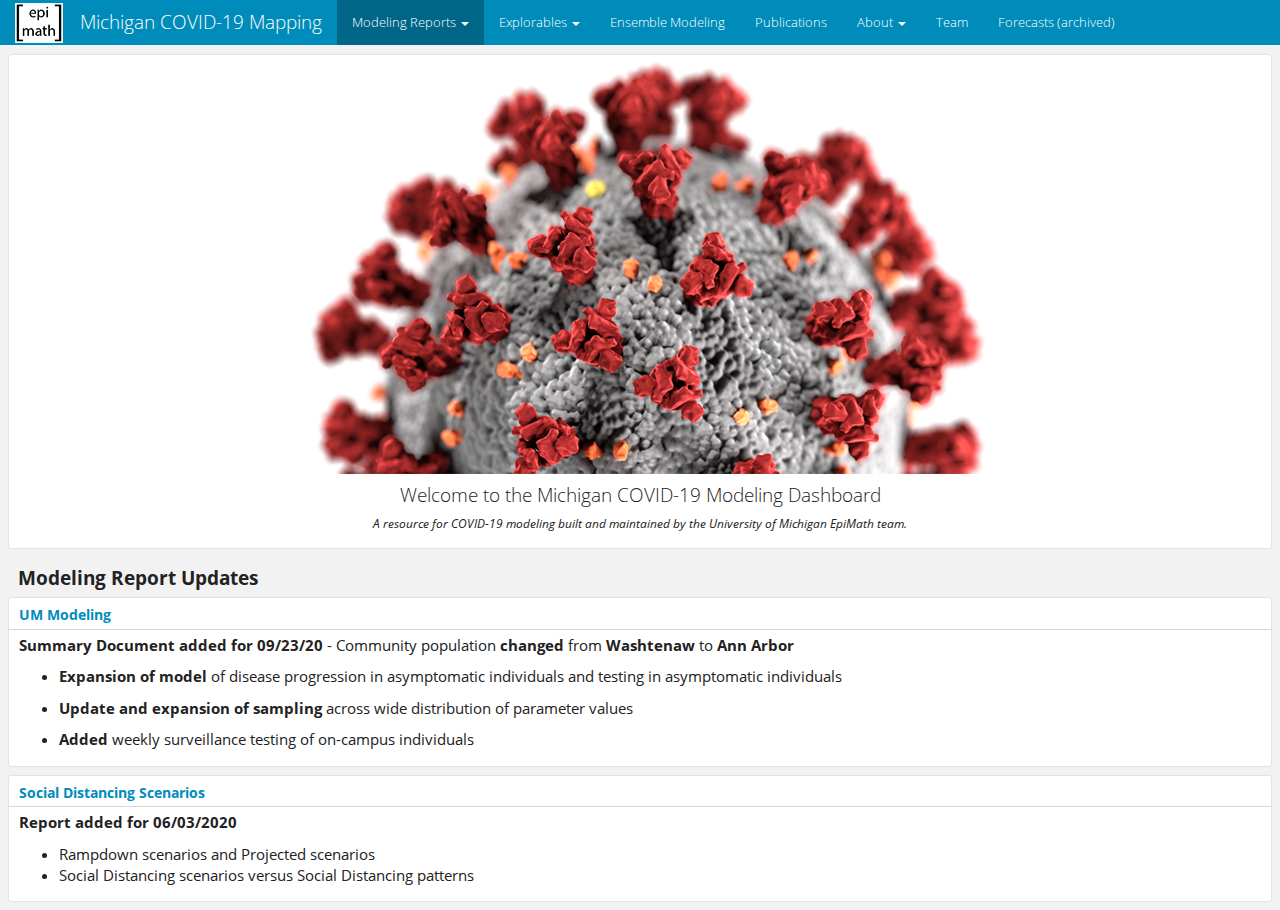
==== doc/index.html @ 517d81ea "homepage adjust" ====
<!DOCTYPE html>
<html xmlns="http://www.w3.org/1999/xhtml">
<head>

<meta charset="utf-8">
<meta http-equiv="Content-Type" content="text/html; charset=utf-8" />
<meta name="generator" content="pandoc" />



<title>Michigan COVID-19 Modeling Dashboard</title>

<meta property="og:title" content="Michigan COVID-19 Modeling Dashboard" />

<meta name='viewport' content='width=device-width, initial-scale=1.0, maximum-scale=1.0, user-scalable=no' />

<link rel="icon" href="favicon.png">

<style type="text/css">
code.sourceCode > span { display: inline-block; line-height: 1.25; }
code.sourceCode > span { color: inherit; text-decoration: inherit; }
code.sourceCode > span:empty { height: 1.2em; }
.sourceCode { overflow: visible; }
code.sourceCode { white-space: pre; position: relative; }
div.sourceCode { margin: 1em 0; }
pre.sourceCode { margin: 0; }
@media screen {
div.sourceCode { overflow: auto; }
}
@media print {
code.sourceCode { white-space: pre-wrap; }
code.sourceCode > span { text-indent: -5em; padding-left: 5em; }
}
pre.numberSource code
  { counter-reset: source-line 0; }
pre.numberSource code > span
  { position: relative; left: -4em; counter-increment: source-line; }
pre.numberSource code > span > a:first-child::before
  { content: counter(source-line);
    position: relative; left: -1em; text-align: right; vertical-align: baseline;
    border: none; display: inline-block;
    -webkit-touch-callout: none; -webkit-user-select: none;
    -khtml-user-select: none; -moz-user-select: none;
    -ms-user-select: none; user-select: none;
    padding: 0 4px; width: 4em;
    color: #aaaaaa;
  }
pre.numberSource { margin-left: 3em; border-left: 1px solid #aaaaaa;  padding-left: 4px; }
div.sourceCode
  {   }
@media screen {
code.sourceCode > span > a:first-child::before { text-decoration: underline; }
}
code span.al { color: #ff0000; font-weight: bold; } /* Alert */
code span.an { color: #60a0b0; font-weight: bold; font-style: italic; } /* Annotation */
code span.at { color: #7d9029; } /* Attribute */
code span.bn { color: #40a070; } /* BaseN */
code span.bu { } /* BuiltIn */
code span.cf { color: #007020; font-weight: bold; } /* ControlFlow */
code span.ch { color: #4070a0; } /* Char */
code span.cn { color: #880000; } /* Constant */
code span.co { color: #60a0b0; font-style: italic; } /* Comment */
code span.cv { color: #60a0b0; font-weight: bold; font-style: italic; } /* CommentVar */
code span.do { color: #ba2121; font-style: italic; } /* Documentation */
code span.dt { color: #902000; } /* DataType */
code span.dv { color: #40a070; } /* DecVal */
code span.er { color: #ff0000; font-weight: bold; } /* Error */
code span.ex { } /* Extension */
code span.fl { color: #40a070; } /* Float */
code span.fu { color: #06287e; } /* Function */
code span.im { } /* Import */
code span.in { color: #60a0b0; font-weight: bold; font-style: italic; } /* Information */
code span.kw { color: #007020; font-weight: bold; } /* Keyword */
code span.op { color: #666666; } /* Operator */
code span.ot { color: #007020; } /* Other */
code span.pp { color: #bc7a00; } /* Preprocessor */
code span.sc { color: #4070a0; } /* SpecialChar */
code span.ss { color: #bb6688; } /* SpecialString */
code span.st { color: #4070a0; } /* String */
code span.va { color: #19177c; } /* Variable */
code span.vs { color: #4070a0; } /* VerbatimString */
code span.wa { color: #60a0b0; font-weight: bold; font-style: italic; } /* Warning */
</style>

<script type="text/javascript">
window.FlexDashboardComponents = [];
</script>

<script src="site_libs/jquery-1.11.3/jquery.min.js"></script>
<meta name="viewport" content="width=device-width, initial-scale=1" />
<link href="site_libs/bootstrap-3.3.5/css/yeti.min.css" rel="stylesheet" />
<script src="site_libs/bootstrap-3.3.5/js/bootstrap.min.js"></script>
<script src="site_libs/bootstrap-3.3.5/shim/html5shiv.min.js"></script>
<script src="site_libs/bootstrap-3.3.5/shim/respond.min.js"></script>
<script src="site_libs/stickytableheaders-0.1.19/jquery.stickytableheaders.min.js"></script>
<style type="text/css">

/*
 Dashboard CSS from Keen IO Dashboards
 (https://github.com/keen/dashboards)
*/

body {
  background: #f2f2f2;
  padding: 60px 0 0 8px; /* padding-top overridden by theme */
}

body hr {
  border-color: #d7d7d7;
  margin: 10px 0;
}

.navbar-inverse .navbar-nav > li > a,
.navbar .navbar-brand {
  text-decoration: none;
}

.navbar-logo {
  margin-top: 1px;
}

.navbar-logo img {
  margin-right: 12px;
}

.navbar-author {
  margin-left: 10px;
  font-size: 15px;
}

.navbar .dropdown-menu .fa {
  min-width: 20px;
}

.navbar .dropdown-menu {
  min-width: 150px;
  max-height: 500px;
  overflow: auto;
}

.chart-wrapper,
.nav-tabs-custom,
.sbframe-commentary
{
  background: #fff;
  border: 1px solid #e2e2e2;
  border-radius: 3px;
  margin-bottom: 8px;
  margin-right: 8px;
}

.chart-title {
  border-bottom: 1px solid #d7d7d7;
  color: #666;
  font-size: 14px;
  font-weight: 300;
  padding: 7px 10px 4px;
}

.chart-wrapper .chart-title:empty {
  display: none;
}

.chart-wrapper .chart-stage {
  overflow: hidden;
  padding: 5px 10px;
  position: relative;
}

.chart-wrapper .chart-notes {
  background: #fbfbfb;
  border-top: 1px solid #e2e2e2;
  color: #808080;
  font-size: 12px;
  padding: 8px 10px 5px;
}

/*
 CSS for handling flexbox layout
*/

#dashboard-container {
  visibility: hidden;
}

.tab-content>.dashboard-page-wrapper.active {
  display: -webkit-box;
  display: -webkit-flex;
  display: -ms-flexbox;
  display: flex;
}

.dashboard-page-wrapper {
  display: -webkit-box;
  display: -webkit-flex;
  display: -ms-flexbox;
  display: flex;
  -webkit-box-orient: vertical;
  -webkit-box-direction: normal;
  -webkit-flex-direction: column;
      -ms-flex-direction: column;
          flex-direction: column;
}

.dashboard-row-orientation {
  display: -webkit-box;
  display: -webkit-flex;
  display: -ms-flexbox;
  display: flex;
  -webkit-box-orient: vertical;
  -webkit-box-direction: normal;
  -webkit-flex-direction: column;
      -ms-flex-direction: column;
          flex-direction: column;
}

.dashboard-row {
  display: -webkit-box;
  display: -webkit-flex;
  display: -ms-flexbox;
  display: flex;
  -webkit-box-orient: horizontal;
  -webkit-box-direction: normal;
  -webkit-flex-direction: row;
      -ms-flex-direction: row;
          flex-direction: row;
}

.dashboard-row-flex {
  -webkit-box-flex: 1;
  -webkit-flex: 1;
      -ms-flex: 1;
          flex: 1;
}

.dashboard-column-orientation {
  display: -webkit-box;
  display: -webkit-flex;
  display: -ms-flexbox;
  display: flex;
  -webkit-box-orient: horizontal;
  -webkit-box-direction: normal;
  -webkit-flex-direction: row;
      -ms-flex-direction: row;
          flex-direction: row;
}

.dashboard-column {
  -webkit-box-flex: 1;
  -webkit-flex: 1;
      -ms-flex: 1;
          flex: 1;
  display: -webkit-box;
  display: -webkit-flex;
  display: -ms-flexbox;
  display: flex;
  -webkit-box-orient: vertical;
  -webkit-box-direction: normal;
  -webkit-flex-direction: column;
      -ms-flex-direction: column;
          flex-direction: column;
}

.chart-wrapper-flex {
  -webkit-box-flex: 1;
  -webkit-flex: 1;
      -ms-flex: 1;
          flex: 1;
  display: -webkit-box;
  display: -webkit-flex;
  display: -ms-flexbox;
  display: flex;
  -webkit-box-orient: vertical;
  -webkit-box-direction: normal;
  -webkit-flex-direction: column;
      -ms-flex-direction: column;
          flex-direction: column;
}

.chart-stage-flex {
  -webkit-box-flex: 1;
  -webkit-flex: 1;
      -ms-flex: 1;
          flex: 1;
  position: relative;
}

.chart-shim {
  position: absolute;
  left: 8px; top: 8px; right: 8px; bottom: 8px;
}

.no-padding .chart-shim {
  left: 0; top: 0; right: 0; bottom: 0;
}

.flowing-content-shim {
  overflow: auto;
  left: 0; top: 0; right: 0; bottom: 0;
  padding-left: 8px;
  padding-right: 8px;
}

.flowing-content-container {
  padding-top: 8px;
  padding-bottom: 8px;
}

.chart-stage .table-bordered {
  border: none;
}

.chart-stage .table-bordered > tbody > tr > th,
.chart-stage .table-bordered > tfoot > tr > th,
.chart-stage .table-bordered > tbody > tr > td,
.chart-stage .table-bordered > tfoot > tr > td {
  border: none;
}

.chart-stage .table-bordered > tbody > tr > td {
  border-top: 1px solid #dddddd;
}

.chart-stage .table-bordered > thead > tr > th {
  border: none;
  border-bottom: 2px solid #dddddd;
}

.bootstrap-table table>thead {
  background-color: #fff;
}

.bootstrap-table table.data,
.bootstrap-table table.shiny-table {
  width: inherit !important;
}

.bootstrap-table table.data>tbody>tr>th,
.bootstrap-table table.shiny-table>tbody>tr>th {
  border-top: none;
  border-bottom: 2px solid #dddddd;
  padding: 5px;
}

.bootstrap-table .data td[align=right] {
  font-family: inherit;
}

.chart-wrapper form {
  padding-left: 5px;
  padding-right: 5px;
}

.shiny-input-container label {
  font-weight: normal;
}

.chart-stage .html-widget {
  width: 100% !important;
  height: 100% !important;
}

.chart-stage .html-widget-static-bound {
  width: 100% !important;
  height: 100% !important;
}

.chart-stage .shiny-bound-output {
  width: 100% !important;
  height: 100% !important;
}

/* Omit display of empty paragraphs */

.chart-shim>p:empty {
  display: none;
}

.chart-stage>p:empty {
  display: none;
}

/* Omit display of special knitr options div*/

.chart-stage .knitr-options {
  display: none;
}

/* Automatically resizing images */

.image-container {
  position: absolute;
  top: 0;
  left: 0;
  right: 0;
  bottom: 0;
  margin: 0;
}

.image-container img {
  opacity: 0;
  overflow: hidden;
}

/* Value box */

.value-box {
  border-radius: 2px;
  position: relative;
  display: block;
  margin-right: 8px;
  margin-bottom: 8px;
  box-shadow: 0 1px 1px rgba(0, 0, 0, 0.1);
}

.value-box > .inner {
  padding: 10px;
  padding-left: 20px;
  padding-right: 20px;
}

.value-box .value {
  font-size: 38px;
  font-weight: bold;
  margin: 0 0 3px 0;
  white-space: nowrap;
  padding: 0;
}

.value-box .caption {
  font-size: 15px;
}
.value-box .caption > small {
  display: block;
  font-size: 13px;
  margin-top: 5px;
}

.value-box .icon i {
  position: absolute;
  top: 15px;
  right: 15px;
  font-size: 80px;
  color: rgba(0, 0, 0, 0.15);
}

.linked-value:hover {
  cursor: pointer;
}

.value-box.linked-value:hover {
  box-shadow: 0 2px 2px rgba(0, 0, 0, 0.3);
}

/* STORYBOARD */

.storyboard-nav button {
  background: transparent;
  border: 0;
  opacity: .3;
  outline: none;
  padding: 0;
}

.storyboard-nav button:hover,
.storyboard-nav button:hover {
  opacity: .5;
}

.storyboard-nav button:disabled,
.storyboard-nav button:disabled {
  opacity: .1;
}

.storyboard-nav .sbnext,
.storyboard-nav .sbprev {
  float: left;
  width: 2%;
  height: 120px;
  font-size: 50px;
}

.storyboard-nav .sbprev {
  text-align: left;
  width: 2%;
}

.storyboard-nav .sbnext {
  float: right;
  text-align: right;
  margin-right: 8px;
}

.storyboard-nav .sbframelist {
  margin: 0 auto;
  width: 94%;
  height: 120px;
  overflow: hidden;
  text-shadow: none;
  margin-bottom: 8px;
}

.storyboard-nav .sbframelist ul {
  list-style: none;
  margin: 0;
  padding: 0;
  height: 100%;
}

.storyboard-nav .sbframelist ul li {
  float: left;
  width: 270px;
  height: 100%;
  padding: 10px 10px 10px 10px;
  margin-right: 8px;
  background: #fff;
  border: 1px solid #e2e2e2;
  border-radius: 3px;
  color: #3a3c47;
  text-align: left;
  font-size: 14px;
  cursor: pointer;
}

.storyboard-nav .sbframelist ul li:last-child {
  margin-right: 0px;
}

.storyboard-nav .sbframelist ul li.active {
  color: #fff;
  background: #B8B8B8;
}

.sbframe-commentary {
  width: 300px;
  background: #fbfbfb;
  font-size: 14px;
}

.sbframe-commentary ul {
  padding-left: 22px;
}

.sbframe.active {
  display: flex;
}

.sbframe:not(.active) {
  display: none;
}

/* NAV TABS */

.nav-tabs-custom > .nav-tabs {
  margin: 0;
  border-bottom: 1px solid #d7d7d7;
  color: #666;
  font-size: 14px;
  font-weight: 300;
  border-top-right-radius: 3px;
  border-top-left-radius: 3px;
}
.nav-tabs-custom > .nav-tabs > li {
  border-top: 3px solid transparent;
  margin-bottom: -1px;
  margin-right: 5px;
}
.nav-tabs-custom > .nav-tabs > li > a,
.nav-tabs-custom > .nav-tabs > li > a:active {
  color: #666;
  font-weight: 300;
  font-size: 14px;
  border-radius: 0;
  padding: 3px 10px 5px;
  text-transform: none;
}

.nav-tabs-custom > .nav-tabs > li:not(.active) > a {
  border-bottom-color: transparent;
}

.nav-tabs-custom > .nav-tabs > li > a.text-muted {
  color: #999;
}
.nav-tabs-custom > .nav-tabs > li > a,
.nav-tabs-custom > .nav-tabs > li > a:hover {
  background: transparent;
  margin: 0;
}
.nav-tabs-custom > .nav-tabs > li > a:hover {
  color: #999;
}
.nav-tabs-custom > .nav-tabs > li:not(.active) > a:hover,
.nav-tabs-custom > .nav-tabs > li:not(.active) > a:focus,
.nav-tabs-custom > .nav-tabs > li:not(.active) > a:active {
  border-color: transparent;
}
.nav-tabs-custom > .nav-tabs > li.active {
  border-top-color: #3c8dbc;
}
.nav-tabs-custom > .nav-tabs > li.active > a,
.nav-tabs-custom > .nav-tabs > li.active:hover > a {
  background-color: #fff;
  color: #666;
}
.nav-tabs-custom > .nav-tabs > li.active > a {
  border-top-color: transparent;
  border-left-color: #d7d7d7;
  border-right-color: #d7d7d7;
}
.nav-tabs-custom > .nav-tabs > li:first-of-type {
  margin-left: 0;
}
.nav-tabs-custom > .nav-tabs > li:first-of-type.active > a {
  border-left-color: transparent;
}
.nav-tabs-custom > .nav-tabs.pull-right {
  float: none !important;
}
.nav-tabs-custom > .nav-tabs.pull-right > li {
  float: right;
}
.nav-tabs-custom > .nav-tabs.pull-right > li:first-of-type {
  margin-right: 0;
}
.nav-tabs-custom > .nav-tabs.pull-right > li:first-of-type > a {
  border-left-width: 1px;
}
.nav-tabs-custom > .nav-tabs.pull-right > li:first-of-type.active > a {
  border-left-color: #d7d7d7;
  border-right-color: transparent;
}
.nav-tabs-custom > .nav-tabs > li.header {
  line-height: 35px;
  padding: 0 10px;
  font-size: 20px;
  color: #666;
}
.nav-tabs-custom > .nav-tabs > li.header > .fa,
.nav-tabs-custom > .nav-tabs > li.header > .glyphicon,
.nav-tabs-custom > .nav-tabs > li.header > .ion {
  margin-right: 5px;
}
.nav-tabs-custom > .tab-content {
  background: #fff;
  padding: 0;
  border-bottom-right-radius: 3px;
  border-bottom-left-radius: 3px;
  display: -webkit-box;
  display: -webkit-flex;
  display: -ms-flexbox;
  display: flex;
}

.nav-tabs-custom > .tab-content > .chart-wrapper {
  background: #fff;
  border: none;
  margin: 0;
}


.nav-tabs-custom > .tab-content > .active {
  display: -webkit-box;
  display: -webkit-flex;
  display: -ms-flexbox;
  display: flex;
}

.nav-tabs-custom .dropdown.open > a:active,
.nav-tabs-custom .dropdown.open > a:focus {
  background: transparent;
  color: #999;
}


@media (max-width: 767px) {
  .value-box {
    text-align: center;
    margin-right: 8px;
  }
  .value-box .icon {
    display: none;
  }
}

/* Fixed position sidebar */

.section.sidebar {
  position: fixed;
  top: 51px; /* overridden by theme */
  left: 0;
  bottom: 0;
  border-right: 1px solid #e2e2e2;
  background-color: white; /* overridden by theme */
  padding-left: 10px;
  padding-right: 10px;
  visibility: hidden;
  overflow: auto;
}

.section.sidebar form p:first-child {
  margin-top: 10px;
}

/* Embedded source code */

#flexdashboard-source-code {
  display: none;
}

.featherlight-content #flexdashboard-source-code {
  display: inline-block;
}

.featherlight-content {
  width: 80%;
  max-width: 800px;
  padding: 0 !important;
  border-bottom: none !important;
}

.featherlight:last-of-type {
  background: rgba(0, 0, 0, 0.7);
}

.featherlight-inner {
  width: 100%;
}

.featherlight-content pre {
  margin: 0;
  border: 0;
  background: #fff;
  font-size: 12px;
}

.unselectable {
  -ms-user-select: none;
  -webkit-user-select: none;
  -khtml-user-select: none;
  -moz-user-select: -moz-none;
  -o-user-select: none;
  user-select: none;
}

#flexdashboard-source-code code {
  -ms-user-select: text;
  -webkit-user-select: text;
  -khtml-user-select: text;
  -moz-user-select: text;
  -o-user-select: text;
  user-select: text;
}

/* DataTables Tweaks */

.dataTables_filter input[type="search"] {
  -webkit-appearance: searchfield;
  outline: none;
}

.dataTables_wrapper.no-footer
.dataTables_info {
  padding-top: 0;
}


table.dataTable thead th {
  border-bottom: 1px solid #d7d7d7;
}

.dataTables_wrapper.no-footer .dataTables_scrollBody {
  border-bottom: 1px solid #d7d7d7;
}

/* Mobile phone only CSS */

.desktop-layout div.section.mobile {
  display: none;
}

.mobile-layout div.section.no-mobile {
  display: none;
}

.mobile-figure {
  display: none;
}



body {
  padding-top: 54px;
}

.section.sidebar {
  top: 45px;
  background-color: rgba(0, 140, 186, 0.1);
}

.value-box {
  color: inherit;
}

.bg-primary {
  background-color: rgba(0, 140, 186, 0.3);
}

.storyboard-nav .sbframelist ul li.active {
  background-color: rgba(0, 140, 186, 0.7);
}


.nav-tabs-custom > .nav-tabs > li.active {
  background-color: rgba(0, 140, 186, 0.7);
}

</style>


<link rel="stylesheet" href="styles.css" type="text/css" />

</head>

<body>

<div class="navbar navbar-inverse navbar-fixed-top" role="navigation">
<div class="container-fluid">
<div class="navbar-header">

<button id="navbar-button" type="button" class="navbar-toggle collapsed" data-toggle="collapse" data-target="#navbar">
<span class="icon-bar"></span>
<span class="icon-bar"></span>
<span class="icon-bar"></span>
</button>

<span class="navbar-logo pull-left">
  <img src="logo.png" class="navbar-logo"/>
</span>
<span class="navbar-brand">
  Michigan COVID-19 Modeling Dashboard
  <span class="navbar-author">
        </span>
</span>

</div>
<div id="navbar" class="navbar-collapse collapse">
<ul class="nav navbar-nav navbar-left">
</ul>
<ul class="nav navbar-nav navbar-right">
</ul>
</div><!--/.nav-collapse-->
</div><!--/.container-->
</div><!--/.navbar-->

<script type="text/javascript">


var FlexDashboard = (function () {

  // initialize options
  var _options = {};

  var FlexDashboard = function() {

    // default options
    _options = $.extend(_options, {
      theme: "cosmo",
      fillPage: false,
      orientation: 'columns',
      storyboard: false,
      defaultFigWidth: 576,
      defaultFigHeight: 461,
      defaultFigWidthMobile: 360,
      defaultFigHeightMobile: 461,
      isMobile: false,
      isPortrait: false,
      resize_reload: true
    });
  };

  function init(options) {

    // extend default options
    $.extend(true, _options, options);

    // add ids to sections that don't have them (pandoc won't assign ids
    // to e.g. sections with titles consisting of only chinese characters)
    var nextId = 1;
    $('.level1:not([id]),.level2:not([id]),.level3:not([id])').each(function() {
      $(this).attr('id', 'dashboard-' + nextId++);
    });

    // find navbar items
    var navbarItems = $('#flexdashboard-navbar');
    if (navbarItems.length)
      navbarItems = JSON.parse(navbarItems.html());
    addNavbarItems(navbarItems);

    // find the main dashboard container
    var dashboardContainer = $('#dashboard-container');

    // resolve mobile classes
    resolveMobileClasses(dashboardContainer);

    // one time global initialization for components
    componentsInit(dashboardContainer);

    // look for a global sidebar
    var globalSidebar = dashboardContainer.find(".section.level1.sidebar");
    if (globalSidebar.length > 0) {

      // global layout for fullscreen displays
      if (!isMobilePhone()) {

         // hoist it up to the top level
         globalSidebar.insertBefore(dashboardContainer);

         // lay it out (set width/positions)
         layoutSidebar(globalSidebar, dashboardContainer);

      // tuck sidebar into first page for mobile phones
      } else {

        // convert it into a level3 section
        globalSidebar.removeClass('sidebar');
        globalSidebar.removeClass('level1');
        globalSidebar.addClass('level3');
        var h1 = globalSidebar.children('h1');
        var h3 = $('<h3></h3>');
        h3.append(h1.contents());
        h3.insertBefore(h1);
        h1.detach();

        // move it into the first page
        var page = dashboardContainer.find('.section.level1').first();
        if (page.length > 0)
          page.prepend(globalSidebar);
      }
    }

    // look for pages to layout
    var pages = $('div.section.level1');
    if (pages.length > 0) {

        // find the navbar and collapse on clicked
        var navbar = $('#navbar');
        navbar.on("click", "a[data-toggle!=dropdown]", null, function () {
           navbar.collapse('hide');
        });

        // envelop the dashboard container in a tab content div
        dashboardContainer.wrapInner('<div class="tab-content"></div>');

        pages.each(function(index) {

          // lay it out
          layoutDashboardPage($(this));

          // add it to the navbar
          addToNavbar($(this), index === 0);

        });

    } else {

      // remove the navbar and navbar button if we don't
      // have any navbuttons
      if (navbarItems.length === 0) {
        $('#navbar').remove();
        $('#navbar-button').remove();
      }

      // add the storyboard class if requested
      if (_options.storyboard)
        dashboardContainer.addClass('storyboard');

      // layout the entire page
      layoutDashboardPage(dashboardContainer);
    }

    // if we are in shiny we need to trigger a window resize event to
    // force correct layout of shiny-bound-output elements
    if (isShinyDoc())
      $(window).trigger('resize');

    // make main components visible
    $('.section.sidebar').css('visibility', 'visible');
    dashboardContainer.css('visibility', 'visible');

    // handle location hash
    handleLocationHash();

    // intialize prism highlighting
    initPrismHighlighting();

    // record mobile and orientation state then register a handler
    // to refresh if resize_reload is set to true and it changes
    _options.isMobile = isMobilePhone();
    _options.isPortrait = isPortrait();
    if (_options.resize_reload) {
      $(window).on('resize', function() {
        if (_options.isMobile !== isMobilePhone() ||
            _options.isPortrait !== isPortrait()) {
          window.location.reload();
        }
      });
    } else {
      // if in desktop mode and resizing to mobile, make sure the heights are 100%
      // This enforces what `fillpage.css` does for "wider" pages.
      // Since we are not reloading once the page becomes small, we need to force the height to 100%
      // This is a new situation introduced when `_options.resize_reload` is `false`
      if (! _options.isMobile) {
        // only add if `fillpage.css` was added in the first place
        if (_options.fillPage) {
          // fillpage.css
          $("html,body,#dashboard").css("height", "100%");
        }
      }
    }
    // trigger layoutcomplete event
    dashboardContainer.trigger('flexdashboard:layoutcomplete');
  }

  function resolveMobileClasses(dashboardContainer) {
     // add top level layout class
    dashboardContainer.addClass(isMobilePhone() ? 'mobile-layout' :
                                                  'desktop-layout');

    // look for .mobile sections and add .no-mobile to their peers
    var mobileSections = $('.section.mobile');
    mobileSections.each(function() {
       var id = $(this).attr('id');
       var nomobileId = id.replace(/-\d+$/, '');
       $('#' + nomobileId).addClass('no-mobile');
    });
  }

  function addNavbarItems(navbarItems) {

    var navbarLeft = $('ul.navbar-left');
    var navbarRight = $('ul.navbar-right');

    for (var i = 0; i<navbarItems.length; i++) {

      // get the item
      var item = navbarItems[i];

      // determine the container
      var container = null;
      if (item.align === "left")
        container = navbarLeft;
      else
        container = navbarRight;

      // navbar menu if we have multiple items
      if (item.items) {
        var menu = navbarMenu(null, item.icon, item.title, container);
        for (var j = 0; j<item.items.length; j++) {
          var subItem = item.items[j];
          var li = $('<li></li>');
          li.append(navbarLink(subItem.icon, subItem.title, subItem.href, subItem.target));
          menu.append(li);
        }
      } else {
        var li = $('<li></li>');
        li.append(navbarLink(item.icon, item.title, item.href, item.target));
        container.append(li);
      }
    }
  }

  // create or get a reference to an existing dropdown menu
  function navbarMenu(id, icon, title, container) {
    var existingMenu = [];
    if (id)
      existingMenu = container.children('#' + id);
    if (existingMenu.length > 0) {
      return existingMenu.children('ul');
    } else {
      var li = $('<li></li>');
      if (id)
        li.attr('id', id);
      li.addClass('dropdown');
      // auto add "Share" title on mobile if necessary
      if (!title && icon && (icon === "fa-share-alt") && isMobilePhone())
        title = "Share";
      if (title) {
        title = title + ' <span class="caret"></span>';
      }
      var a = navbarLink(icon, title, "#");
      a.addClass('dropdown-toggle');
      a.attr('data-toggle', 'dropdown');
      a.attr('role', 'button');
      a.attr('aria-expanded', 'false');
      li.append(a);
      var ul = $('<ul class="dropdown-menu"></ul>');
      ul.attr('role', 'menu');
      li.append(ul);
      container.append(li);
      return ul;
    }
  }

  function addToNavbar(page, active) {

    // capture the id and data-icon attribute (if any)
    var id = page.attr('id');
    var icon = page.attr('data-icon');
    var navmenu = page.attr('data-navmenu');

    // get hidden state (transfer this to navbar)
    var hidden = page.hasClass('hidden');
    page.removeClass('hidden');

    // sanitize the id for use with bootstrap tabs
    id = id.replace(/[.\/?&!#<>]/g, '').replace(/\s/g, '_');
    page.attr('id', id);

    // get the wrapper
    var wrapper = page.closest('.dashboard-page-wrapper');

    // move the id to the wrapper
    page.removeAttr('id');
    wrapper.attr('id', id);

    // add the tab-pane class to the wrapper
    wrapper.addClass('tab-pane');
    if (active)
      wrapper.addClass('active');

    // get a reference to the h1, discover its inner contens, then detach it
    var h1 = wrapper.find('h1').first();
    var title = h1.contents();
    h1.detach();

    // create a navbar item
    var li = $('<li></li>');
    var a = navbarLink(icon, title, '#' + id);
    a.attr('data-toggle', 'tab');
    li.append(a);

    // add it to the navbar (or navbar menu if specified)
    var container = $('ul.navbar-left');
    if (navmenu) {
      var menuId = navmenu.replace(/\s+/g, '');
      var menu = navbarMenu(menuId, null, navmenu, container);
      menu.append(li);
    } else {
      container.append(li);
    }

    // hide it if requested
    if (hidden)
      li.addClass('hidden');
  }

  function navbarLink(icon, title, href, target) {

    var a = $('<a></a>');
    if (icon) {

      // get the name of the icon set and icon
      var dashPos = icon.indexOf("-");
      var iconSet = null;
      var iconSplit = icon.split(" ");
      if (iconSplit.length > 1) {
        iconSet = iconSplit[0];
        icon = iconSplit.slice(1).join(" ");
      } else {
        iconSet = icon.substring(0, dashPos);
      }
      var iconName = icon.substring(dashPos + 1);

      // create the icon
      var iconElement = $('<span class="' + iconSet + ' ' + icon + '"></span>');
      if (title)
        iconElement.css('margin-right', '7px');
      a.append(iconElement);
      // if href is null see if we can auto-generate based on icon (e.g. social)
      if (!href)
        maybeGenerateLinkFromIcon(iconName, a);
    }
    if (title)
      a.append(title);

    // add the href.
    if (href) {
      if (href === "source_embed") {
        a.attr('href', '#');
        a.attr('data-featherlight', "#flexdashboard-source-code");
        a.featherlight({
            beforeOpen: function(event){
              $('body').addClass('unselectable');
            },
            afterClose: function(event){
              $('body').removeClass('unselectable');
            }
        });
      } else {
        a.attr('href', href);
      }
    }

    // add the arget
    if (target)
      a.attr('target', target);

    return a;
  }

  // auto generate a link from an icon name (e.g. twitter) when possible
  function maybeGenerateLinkFromIcon(iconName, a) {

     var serviceLinks = {
      "twitter": "https://twitter.com/share?text=" + encodeURIComponent(document.title) + "&url="+encodeURIComponent(location.href),
      "facebook": "https://www.facebook.com/sharer/sharer.php?s=100&p[url]="+encodeURIComponent(location.href),
      "google-plus": "https://plus.google.com/share?url="+encodeURIComponent(location.href),
      "linkedin": "https://www.linkedin.com/shareArticle?mini=true&url="+encodeURIComponent(location.href) + "&title=" + encodeURIComponent(document.title),
      "pinterest": "https://pinterest.com/pin/create/link/?url="+encodeURIComponent(location.href) + "&description=" + encodeURIComponent(document.title)
    };

    var makeSocialLink = function(a, href) {
      a.attr('href', '#');
      a.on('click', function(e) {
        e.preventDefault();
        window.open(href);
      });
    };

    $.each(serviceLinks, function(key, value) {
      if (iconName.indexOf(key) !== -1)
        makeSocialLink(a, value);
    });
  }

  // layout a dashboard page
  function layoutDashboardPage(page) {

    // use a page wrapper so that free form content above the
    // dashboard appears at the top rather than the side (as it
    // would without the wrapper in a column orientation)
    var wrapper = $('<div class="dashboard-page-wrapper"></div>');
    page.wrap(wrapper);

    // if there are no level2 or level3 headers synthesize a level3
    // header to contain the (e.g. frame it, scroll container, etc.)
    var headers = page.find('h2,h3');
    if (headers.length === 0)
      page.wrapInner('<div class="section level3"></div>');

    // hoist up any content before level 2 or level 3 headers
    var children = page.children();
    children.each(function(index) {
      if ($(this).hasClass('level2') || $(this).hasClass('level3'))
        return false;
      $(this).insertBefore(page);
    });

    // determine orientation and fillPage behavior for distinct media
    var orientation, fillPage, storyboard;

    // media: mobile phone
    if (isMobilePhone()) {

      // if there is a sidebar we need to ensure it's content
      // is properly framed as an h3
      var sidebar = page.find('.section.sidebar');
      sidebar.removeClass('sidebar');
      sidebar.wrapInner('<div class="section level3"></div>');
      var h2 = sidebar.find('h2');
      var h3 = $('<h3></h3>');
      h3.append(h2.contents());
      h3.insertBefore(h2);
      h2.detach();

      // wipeout h2 elements then enclose them in a single h2
      var level2 = page.find('div.section.level2');
      level2.each(function() {
        level2.children('h2').remove();
        level2.children().unwrap();
      });
      page.wrapInner('<div class="section level2"></div>');

      // substitute mobile images
      if (isPortrait()) {
        var mobileFigures = $('img.mobile-figure');
        mobileFigures.each(function() {
          // get the src (might be base64 encoded)
          var src = $(this).attr('src');

          // find it's peer
          var id = $(this).attr('data-mobile-figure-id');
          var img = $('img[data-figure-id=' + id + "]");
          img.attr('src', src)
             .attr('width', _options.defaultFigWidthMobile)
             .attr('height', _options.defaultFigHeightMobile);
        });
      }

      // hoist storyboard commentary into it's own section
      if (page.hasClass('storyboard')) {
        var commentaryHR = page.find('div.section.level3 hr');
        commentaryHR.each(function() {
          var commentary = $(this).nextAll().detach();
          var commentarySection = $('<div class="section level3"></div>');
          commentarySection.append(commentary);
          commentarySection.insertAfter($(this).closest('div.section.level3'));
          $(this).remove();
        });
      }

      // force a non full screen layout by columns
      orientation = _options.orientation = 'columns';
      fillPage = _options.fillPage = false;
      storyboard = _options.storyboard = false;

    // media: desktop
    } else {

      // determine orientation
      orientation = page.attr('data-orientation');
      if (orientation !== 'rows' && orientation != 'columns')
        orientation = _options.orientation;

      // determine storyboard mode
      storyboard = page.hasClass('storyboard');

      // fillPage based on options (force for storyboard)
      fillPage = _options.fillPage || storyboard;

      // handle sidebar
      var sidebar = page.find('.section.level2.sidebar');
      if (sidebar.length > 0)
        layoutSidebar(sidebar, page);
    }

    // give it and it's parent divs height: 100% if we are in fillPage mode
    if (fillPage) {
      page.addClass('vertical-layout-fill');
      page.css('height', '100%');
      page.parents('div').css('height', '100%');
    } else {
      page.addClass('vertical-layout-scroll');
    }

    // perform the layout
    if (storyboard)
      layoutPageAsStoryboard(page);
    else if (orientation === 'rows')
      layoutPageByRows(page, fillPage);
    else if (orientation === 'columns')
      layoutPageByColumns(page, fillPage);
  }

  function layoutSidebar(sidebar, content) {

    // get it out of the header hierarchy
    sidebar = sidebar.first();
    if (sidebar.hasClass('level1')) {
      sidebar.removeClass('level1');
      sidebar.children('h1').remove();
    } else if (sidebar.hasClass('level2')) {
      sidebar.removeClass('level2');
      sidebar.children('h2').remove();
    }

    // determine width
    var sidebarWidth = isTablet() ? 220 : 250;
    var dataWidth = parseInt(sidebar.attr('data-width'));
    if (dataWidth)
      sidebarWidth = dataWidth;

    // set the width and shift the page right to accomodate the sidebar
    sidebar.css('width', sidebarWidth + 'px');
    content.css('padding-left', sidebarWidth + 'px');

    // wrap it's contents in a form
    sidebar.wrapInner($('<form></form>'));
  }

  function layoutPageAsStoryboard(page) {

    // create storyboard navigation
    var nav = $('<div class="storyboard-nav"></div>');

    // add navigation buttons
    var prev = $('<button class="sbprev"><i class="fa fa-angle-left"></i></button>');
    nav.append(prev);
    var next= $('<button class="sbnext"><i class="fa fa-angle-right"></i></button>');
    nav.append(next);

    // add navigation frame
    var frameList = $('<div class="sbframelist"></div>');
    nav.append(frameList);
    var ul = $('<ul></ul>');
    frameList.append(ul);

     // find all the level3 sections (those are the storyboard frames)
    var frames = page.find('div.section.level3');
    frames.each(function() {

      // mark it
      $(this).addClass('sbframe');

      // divide it into chart content and (optional) commentary
      $(this).addClass('dashboard-column-orientation');

      // stuff the chart into it's own div w/ flex
      $(this).wrapInner('<div class="sbframe-component"></div>');
      setFlex($(this), 1);
      var frame = $(this).children('.sbframe-component');

      // extract the title from the h3
      var li = $('<li></li>');
      var h3 = frame.children('h3');
      li.append(h3.contents());
      h3.detach();
      ul.append(li);

      // extract commentary
      var hr = frame.children('hr');
      if (hr.length) {
        var commentary = hr.nextAll().detach();
        hr.remove();
        var commentaryFrame = $('<div class="sbframe-commentary"></div>');
        commentaryFrame.addClass('flowing-content-shim');
        commentaryFrame.addClass('flowing-content-container');
        commentaryFrame.append(commentary);
        $(this).append(commentaryFrame);

        // look for a data-commentary-width attribute
        var commentaryWidth = $(this).attr('data-commentary-width');
        if (commentaryWidth)
          commentaryFrame.css('width', commentaryWidth + 'px');
      }

      // layout the chart (force flex)
      var result = layoutChart(frame, true);

      // ice the notes if there are none
      if (!result.notes)
        frame.find('.chart-notes').remove();

      // set flex on chart
      setFlex(frame, 1);
    });

    // create a div to hold all the frames
    var frameContent = $('<div class="sbframe-content"></div>');
    frameContent.addClass('dashboard-row-orientation');
    frameContent.append(frames.detach());

    // row orientation to stack nav and frame content
    page.addClass('dashboard-row-orientation');
    page.append(nav);
    page.append(frameContent);
    setFlex(frameContent, 1);

    // initialize sly
    var sly = new Sly(frameList, {
    		horizontal: true,
    		itemNav: 'basic',
    		smart: true,
    		activateOn: 'click',
    		startAt: 0,
    		scrollBy: 1,
    		activatePageOn: 'click',
    		speed: 200,
    		moveBy: 600,
    		dragHandle: true,
    		dynamicHandle: true,
    		clickBar: true,
    		keyboardNavBy: 'items',
    		next: next,
    		prev: prev
    	}).init();

    // make first frame active
    frames.removeClass('active');
    frames.first().addClass('active');

    // subscribe to frame changed events
    sly.on('active', function (eventName, itemIndex) {
      frames.removeClass('active');
      frames.eq(itemIndex).addClass('active')
                          .trigger('shown');
    });
  }

  function layoutPageByRows(page, fillPage) {

    // row orientation
    page.addClass('dashboard-row-orientation');

    // find all the level2 sections (those are the rows)
    var rows = page.find('div.section.level2');

    // if there are no level2 sections then treat the
    // entire page as if it's a level 2 section
    if (rows.length === 0) {
      page.wrapInner('<div class="section level2"></div>');
      rows = page.find('div.section.level2');
    }

    rows.each(function () {

      // flags
      var haveNotes = false;
      var haveFlexHeight = true;

      // remove the h2
      $(this).children('h2').remove();

      // check for a tabset
      var isTabset = $(this).hasClass('tabset');
      if (isTabset)
        layoutTabset($(this));

      // give it row layout semantics if it's not a tabset
      if (!isTabset)
        $(this).addClass('dashboard-row');

      // find all of the level 3 subheads
      var columns = $(this).find('div.section.level3');

      // determine figureSizes sizes
      var figureSizes = chartFigureSizes(columns);

      // fixup the columns
      columns.each(function(index) {

        // layout the chart (force flex if we are in a tabset)
        var result = layoutChart($(this), isTabset);

        // update flexHeight state
        if (!result.flex)
          haveFlexHeight = false;

        // update state
        if (result.notes)
          haveNotes = true;

        // set the column flex based on the figure width
        // (value boxes will just get the default figure width)
        var chartWidth = figureSizes[index].width;
        setFlex($(this), chartWidth + ' ' + chartWidth + ' 0px');

      });

      // remove empty chart note divs
      if (isTabset)
        $(this).find('.chart-notes').filter(function() {
            return $(this).html() === "&nbsp;";
        }).remove();
      if (!haveNotes)
        $(this).find('.chart-notes').remove();

       // make it a flexbox row
      if (haveFlexHeight)
        $(this).addClass('dashboard-row-flex');

      // now we can set the height on all the wrappers (based on maximum
      // figure height + room for title and notes, or data-height on the
      // container if specified). However, don't do this if there is
      // no flex on any of the constituent columns
      var flexHeight = null;
      var dataHeight = parseInt($(this).attr('data-height'));
      if (dataHeight)
        flexHeight = adjustedHeight(dataHeight, columns.first());
      else if (haveFlexHeight)
        flexHeight = maxChartHeight(figureSizes, columns);
      if (flexHeight) {
        if (fillPage)
          setFlex($(this), flexHeight + ' ' + flexHeight + ' 0px');
        else {
          $(this).css('height', flexHeight + 'px');
          setFlex($(this), '0 0 ' + flexHeight + 'px');
        }
      }

    });
  }

  function layoutPageByColumns(page, fillPage) {

    // column orientation
    page.addClass('dashboard-column-orientation');

    // find all the level2 sections (those are the columns)
    var columns = page.find('div.section.level2');

    // if there are no level2 sections then treat the
    // entire page as if it's a level 2 section
    if (columns.length === 0) {
      page.wrapInner('<div class="section level2"></div>');
      columns = page.find('div.section.level2');
    }

    // layout each column
    columns.each(function (index) {

      // remove the h2
      $(this).children('h2').remove();

      // make it a flexbox column
      $(this).addClass('dashboard-column');

      // check for a tabset
      var isTabset = $(this).hasClass('tabset');
      if (isTabset)
        layoutTabset($(this));

      // find all the h3 elements
      var rows = $(this).find('div.section.level3');

      // get the figure sizes for the rows
      var figureSizes = chartFigureSizes(rows);

      // column flex is the max row width (or data-width if specified)
      var flexWidth;
      var dataWidth = parseInt($(this).attr('data-width'));
      if (dataWidth)
        flexWidth = dataWidth;
      else
        flexWidth = maxChartWidth(figureSizes);
      setFlex($(this), flexWidth + ' ' + flexWidth + ' 0px');

      // layout each chart
      rows.each(function(index) {

        // perform the layout
        var result = layoutChart($(this), false);

        // ice the notes if there are none
        if (!result.notes)
          $(this).find('.chart-notes').remove();

        // set flex height based on figHeight, then adjust
        if (result.flex) {
          var chartHeight = figureSizes[index].height;
          chartHeight = adjustedHeight(chartHeight, $(this));
          if (fillPage)
            setFlex($(this), chartHeight + ' ' + chartHeight + ' 0px');
          else {
            $(this).css('height', chartHeight + 'px');
            setFlex($(this), chartHeight + ' ' + chartHeight + ' ' + chartHeight + 'px');
          }
        }
      });
    });
  }

  function chartFigureSizes(charts) {

    // sizes
    var figureSizes = new Array(charts.length);

    // check each chart
    charts.each(function(index) {

      // start with default
      figureSizes[index] = {
        width: _options.defaultFigWidth,
        height: _options.defaultFigHeight
      };

      // look for data-height or data-width then knit options
      var dataWidth = parseInt($(this).attr('data-width'));
      var dataHeight = parseInt($(this).attr('data-height'));
      var knitrOptions = $(this).find('.knitr-options:first');
      var knitrWidth, knitrHeight;
      if (knitrOptions) {
        knitrWidth = parseInt(knitrOptions.attr('data-fig-width'));
        knitrHeight =  parseInt(knitrOptions.attr('data-fig-height'));
      }

      // width
      if (dataWidth)
        figureSizes[index].width = dataWidth;
      else if (knitrWidth)
        figureSizes[index].width = knitrWidth;

      // height
      if (dataHeight)
        figureSizes[index].height = dataHeight;
      else if (knitrHeight)
        figureSizes[index].height = knitrHeight;
    });

    // return sizes
    return figureSizes;
  }

  function maxChartHeight(figureSizes, charts) {

    // first compute the maximum height
    var maxHeight = _options.defaultFigHeight;
    for (var i = 0; i<figureSizes.length; i++)
      if (figureSizes[i].height > maxHeight)
        maxHeight = figureSizes[i].height;

    // now add offests for chart title and chart notes
    if (charts.length)
      maxHeight = adjustedHeight(maxHeight, charts.first());

    return maxHeight;
  }

  function adjustedHeight(height, chart) {
    if (chart.length > 0) {
      var chartTitle = chart.find('.chart-title');
      if (chartTitle.length)
        height += chartTitle.first().outerHeight();
      var chartNotes = chart.find('.chart-notes');
      if (chartNotes.length)
        height += chartNotes.first().outerHeight();
    }
    return height;
  }

  function maxChartWidth(figureSizes) {
    var maxWidth = _options.defaultFigWidth;
    for (var i = 0; i<figureSizes.length; i++)
      if (figureSizes[i].width > maxWidth)
        maxWidth = figureSizes[i].width;
    return maxWidth;
  }

  // layout a chart
  function layoutChart(chart, forceFlex) {

    // state to return
    var result = {
      notes: false,
      flex: false
    };

    // extract the title
    var title = extractTitle(chart);

    // find components that apply to this container
    var components = componentsFind(chart);

    // if it's a custom component then call it and return
    var customComponents = componentsCustom(components);
    if (customComponents.length) {
      componentsLayout(customComponents, title, chart);
      result.notes = false;
      result.flex = forceFlex || componentsFlex(customComponents);
      return result;
    }

    // put all the content in a chart wrapper div
    chart.addClass('chart-wrapper');
    chart.wrapInner('<div class="chart-stage"></div>');
    var chartContent = chart.children('.chart-stage');

    // flex the content if appropriate
    result.flex = forceFlex || componentsFlex(components);
    if (result.flex) {
      // add flex classes
      chart.addClass('chart-wrapper-flex');
      chartContent.addClass('chart-stage-flex');

      // additional shim to break out of flexbox sizing
      chartContent.wrapInner('<div class="chart-shim"></div>');
      chartContent = chartContent.children('.chart-shim');
    }

    // set custom data-padding attribute
    var pad = chart.attr('data-padding');
    if (pad) {
      if (pad === "0")
        chart.addClass('no-padding');
      else {
        pad = pad + 'px';
        chartContent.css('left', pad)
                    .css('top', pad)
                    .css('right', pad)
                    .css('bottom', pad)
      }
    }

    // call compoents
    componentsLayout(components, title, chartContent);

    // also activate components on shiny output
    findShinyOutput(chartContent).on('shiny:value',
      function(event) {
        var element = $(event.target);
        setTimeout(function() {

          // see if we opted out of flex based on our output (for shiny
          // we can't tell what type of output we have until after the
          // value is bound)
          var components = componentsFind(element);
          var flex = forceFlex || componentsFlex(components);
          if (!flex) {
            chart.css('height', "");
            setFlex(chart, "");
            chart.removeClass('chart-wrapper-flex');
            chartContent.removeClass('chart-stage-flex');
            chartContent.children().unwrap();
          }

          // perform layout
          componentsLayout(components, title, element.parent());
        }, 10);
      });

    // add the title
    var chartTitle = $('<div class="chart-title"></div>');
    chartTitle.append(title);
    chart.prepend(chartTitle);

    // add the notes section
    var chartNotes = $('<div class="chart-notes"></div>');
    chartNotes.html('&nbsp;');
    chart.append(chartNotes);

    // attempt to extract notes if we have a component
    if (components.length)
      result.notes = extractChartNotes(chartContent, chartNotes);

    // return result
    return result;
  }

  // build a tabset from a section div with the .tabset class
  function layoutTabset(tabset) {

    // check for fade option
    var fade = tabset.hasClass("tabset-fade");
    var navClass = "nav-tabs";

    // determine the heading level of the tabset and tabs
    var match = tabset.attr('class').match(/level(\d) /);
    if (match === null)
      return;
    var tabsetLevel = Number(match[1]);
    var tabLevel = tabsetLevel + 1;

    // find all subheadings immediately below
    var tabs = tabset.find("div.section.level" + tabLevel);
    if (!tabs.length)
      return;

    // create tablist and tab-content elements
    var tabList = $('<ul class="nav ' + navClass + '" role="tablist"></ul>');
    $(tabs[0]).before(tabList);
    var tabContent = $('<div class="tab-content"></div>');
    $(tabs[0]).before(tabContent);

    // build the tabset
    tabs.each(function(i) {

      // get the tab div
      var tab = $(tabs[i]);

      // get the id then sanitize it for use with bootstrap tabs
      var id = tab.attr('id');

      // sanitize the id for use with bootstrap tabs
      id = id.replace(/[.\/?&!#<>]/g, '').replace(/\s/g, '_');
      tab.attr('id', id);

      // get the heading element within it and grab it's text
      var heading = tab.find('h' + tabLevel + ':first');
      var headingDom = heading.contents();

      // build and append the tab list item
      var a = $('<a role="tab" data-toggle="tab"></a>');
      a.append(headingDom);
      a.attr('href', '#' + id);
      a.attr('aria-controls', id);
      var li = $('<li role="presentation"></li>');
      li.append(a);
      if (i === 0)
        li.attr('class', 'active');
      tabList.append(li);

      // set it's attributes
      tab.attr('role', 'tabpanel');
      tab.addClass('tab-pane');
      tab.addClass('tabbed-pane');
      tab.addClass('no-title');
      if (fade)
        tab.addClass('fade');
      if (i === 0) {
        tab.addClass('active');
        if (fade)
          tab.addClass('in');
      }

      // move it into the tab content div
      tab.detach().appendTo(tabContent);
    });

    // add nav-tabs-custom
    tabset.addClass('nav-tabs-custom');

    // internal layout is dashboard-column with tab-content flexing
    tabset.addClass('dashboard-column');
    setFlex(tabContent, 1);
  }

  // one time global initialization for components
  function componentsInit(dashboardContainer) {
    for (var i=0; i<window.FlexDashboardComponents.length; i++) {
      var component = window.FlexDashboardComponents[i];
      if (component.init)
        component.init(dashboardContainer);
    }
  }

  // find components that apply within a container
  function componentsFind(container) {

    // look for components
    var components = [];
    for (var i=0; i<window.FlexDashboardComponents.length; i++) {
      var component = window.FlexDashboardComponents[i];
      if (component.find(container).length)
        components.push(component);
    }

    // if there were none then use a special flowing content component
    // that just adds a scrollbar in fillPage mode
    if (components.length == 0) {
      components.push({
        find: function(container) {
          return container;
        },

        flex: function(fillPage) {
          return fillPage;
        },

        layout: function(title, container, element, fillPage) {
          if (fillPage) {
            container.addClass('flowing-content-shim');
            container.addClass('flowing-content-container');
          }
        }
      });
    }

    return components;
  }

  // if there is a custom component then pick it out
  function componentsCustom(components) {
    var customComponent = [];
    for (var i=0; i<components.length; i++)
      if (components[i].type === "custom") {
        customComponent.push(components[i]);
        break;
      }
    return customComponent;
  }

  // query all components for flex
  function componentsFlex(components) {

    // no components at all means no flex
    if (components.length === 0)
      return false;

    // otherwise query components (assume true unless we see false)
    var isMobile = isMobilePhone();
    for (var i=0; i<components.length; i++)
      if (components[i].flex && !components[i].flex(_options.fillPage))
        return false;
    return true;
  }

  // layout all components
  function componentsLayout(components, title, container) {
    var isMobile = isMobilePhone();
    for (var i=0; i<components.length; i++) {
      var element = components[i].find(container);
      if (components[i].layout) {
        // call layout (don't call other components if it returns false)
        var result = components[i].layout(title, container, element, _options.fillPage);
        if (result === false)
          return;
      }
    }
  }

  // get a reference to the h3, discover it's inner html, and remove it
  function extractTitle(container) {
    var h3 = container.children('h3').first();
    var title = '';
    if (!container.hasClass('no-title'))
      title = h3.contents();
    h3.detach();
    return title;
  }

  // extract chart notes
  function extractChartNotes(chartContent, chartNotes) {
    // look for a terminating blockquote or image caption
    var blockquote = chartContent.children('blockquote:last-child');
    var caption = chartContent.children('div.image-container')
                              .children('p.caption');
    if (blockquote.length) {
      chartNotes.empty().append(blockquote.children('p:first-child').contents());
      blockquote.remove();
      return true;
    } else if (caption.length) {
      chartNotes.empty().append(caption.contents());
      caption.remove();
      return true;
    } else {
      return false;
    }
  }

  function findShinyOutput(chartContent) {
    return chartContent.find('.shiny-text-output, .shiny-html-output');
  }

  // safely detect rendering on a mobile phone
  function isMobilePhone() {
    try
    {
      return ! window.matchMedia("only screen and (min-width: 768px)").matches;
    }
    catch(e) {
      return false;
    }
  }

  function isFillPage() {
    return _options.fillPage;
  }

  // detect portrait mode
  function isPortrait() {
    return ($(window).width() < $(window).height());
  }

  // safely detect rendering on a tablet
  function isTablet() {
    try
    {
      return window.matchMedia("only screen and (min-width: 769px) and (max-width: 992px)").matches;
    }
    catch(e) {
      return false;
    }
  }

  // test whether this is a shiny doc
  function isShinyDoc() {
    return (typeof(window.Shiny) !== "undefined" && !!window.Shiny.outputBindings);
  }

  // set flex using vendor specific prefixes
  function setFlex(el, flex) {
    el.css('-webkit-box-flex', flex)
      .css('-webkit-flex', flex)
      .css('-ms-flex', flex)
      .css('flex', flex);
  }

  // support bookmarking of pages
  function handleLocationHash() {

    // restore tab/page from bookmark
    var hash = window.decodeURIComponent(window.location.hash);
    if (hash.length > 0)
      $('ul.nav a[href="' + hash + '"]').tab('show');
    FlexDashboardUtils.manageActiveNavbarMenu();

    // navigate to a tab when the history changes
    window.addEventListener("popstate", function(e) {
      var hash = window.decodeURIComponent(window.location.hash);
      var activeTab = $('ul.nav a[href="' + hash + '"]');
      if (activeTab.length) {
        activeTab.tab('show');
      } else {
        $('ul.nav a:first').tab('show');
      }
      FlexDashboardUtils.manageActiveNavbarMenu();
    });

    // add a hash to the URL when the user clicks on a tab/page
    $('.navbar-nav a[data-toggle="tab"]').on('click', function(e) {
      var baseUrl = FlexDashboardUtils.urlWithoutHash(window.location.href);
      var hash = FlexDashboardUtils.urlHash($(this).attr('href'));
      var href = baseUrl + hash;
      FlexDashboardUtils.setLocation(href);
    });

    // handle clicks of other links that should activate pages
    var navPages = $('ul.navbar-nav li a[data-toggle=tab]');
    navPages.each(function() {
      var href =  $(this).attr('href');
      var links = $('a[href="' + href + '"][data-toggle!=tab]');
      links.each(function() {
        $(this).on('click', function(e) {
          window.FlexDashboardUtils.showPage(href);
        });
      });
    });
  }

  // tweak Prism highlighting
  function initPrismHighlighting() {

    if (window.Prism) {
      Prism.languages.insertBefore('r', 'comment', {
        'heading': [
          {
            // title 1
        	  // =======

        	  // title 2
        	  // -------
        	  pattern: /\w+.*(?:\r?\n|\r)(?:====+|----+)/,
            alias: 'operator'
          },
          {
            // ### title 3
            pattern: /(^\s*)###[^#].+/m,
            lookbehind: true,
            alias: 'operator'
          }
        ]
      });

      // prism highlight
      Prism.highlightAll();
    }
  }


  // get theme color
  var themeColors = {
    bootstrap: {
      primary: "rgba(51, 122, 183, 0.4)",
      info: "rgb(217, 237, 247)",
      success: "rgb(223, 240, 216)",
      warning: "rgb(252, 248, 227)",
      danger: "rgb(242, 222, 222)"
    },
    cerulean: {
      primary: "rgb(47, 164, 231)",
      info: "rgb(217, 237, 247)",
      success: "rgb(223, 240, 216)",
      warning: "rgb(252, 248, 227)",
      danger: "rgb(242, 222, 222)"
    },
    journal: {
      primary: "rgba(235, 104, 100, 0.70)",
      info: "rgb(217, 237, 247)",
      success: "rgb(223, 240, 216)",
      warning: "rgb(252, 248, 227)",
      danger: "rgb(242, 222, 222)"
    },
    flatly: {
      primary: "rgba(44, 62, 80, 0.70)",
      info: "rgba(52, 152, 219, 0.70)",
      success: "rgba(24, 188, 156, 0.70)",
      warning: "rgba(243, 156, 18, 0.70)",
      danger: "rgba(231, 76, 60, 0.70)"
    },
    readable: {
      primary: "rgba(69, 130, 236, 0.4)",
      info: "rgb(217, 237, 247)",
      success: "rgb(223, 240, 216)",
      warning: "rgb(252, 248, 227)",
      danger: "rgb(242, 222, 222)"
    },
    spacelab: {
      primary: "rgba(68, 110, 155, 0.25)",
      info: "rgb(217, 237, 247)",
      success: "rgb(223, 240, 216)",
      warning: "rgb(252, 248, 227)",
      danger: "rgb(242, 222, 222)"
    },
    united: {
      primary: "rgba(221, 72, 20, 0.30)",
      info: "rgb(217, 237, 247)",
      success: "rgb(223, 240, 216)",
      warning: "rgb(252, 248, 227)",
      danger: "rgb(242, 222, 222)"
    },
    cosmo: {
      primary: "rgba(39, 128, 227, 0.7)",
      info: "rgba(153, 84, 187, 0.7)",
      success: "rgba(63, 182, 24, 0.7)",
      warning: "rgba(255, 117, 24, 0.7)",
      danger: "rgba(255, 0, 57, 0.7)"
    },
    lumen: {
      primary: "rgba(21, 140, 186, 0.70)",
      info: "rgba(117, 202, 235, 0.90)",
      success: "rgba(40, 182, 44, 0.70)",
      warning: "rgba(255, 133, 27, 0.70)",
      danger: "rgba(255, 65, 54, 0.70)"
    },
    paper: {
      primary: "rgba(33, 150, 243, 0.35)",
      info: "rgb(225, 190, 231)",
      success: "rgb(223, 240, 216)",
      warning: "rgb(255, 224, 178)",
      danger: "rgb(249, 189, 187)"
    },
    sandstone: {
      primary: "rgba(50, 93, 136, 0.3)",
      info: "rgb(217, 237, 247)",
      success: "rgb(223, 240, 216)",
      warning: "rgb(252, 248, 227)",
      danger: "rgb(242, 222, 222)"
    },
    simplex: {
      primary: "rgba(217, 35, 15, 0.25)",
      info: "rgb(217, 237, 247)",
      success: "rgb(223, 240, 216)",
      warning: "rgb(252, 248, 227)",
      danger: "rgb(242, 222, 222)"
    },
    yeti: {
      primary: "rgba(0, 140, 186, 0.298039)",
      info: "rgb(217, 237, 247)",
      success: "rgb(223, 240, 216)",
      warning: "rgb(252, 248, 227)",
      danger: "rgb(242, 222, 222)"
    }
  }
  function themeColor(color) {
    return themeColors[_options.theme][color];
  }

  FlexDashboard.prototype = {
    constructor: FlexDashboard,
    init: init,
    isMobilePhone: isMobilePhone,
    isFillPage: isFillPage,
    themeColor: themeColor
  };

  return FlexDashboard;

})();

// utils
window.FlexDashboardUtils = {
  resizableImage: function(img) {
    var src = img.attr('src');
    var url = 'url("' + src + '")';
    img.parent().css('background', url)
                .css('background-size', 'contain')
                .css('background-repeat', 'no-repeat')
                .css('background-position', 'center')
                .addClass('image-container');
  },
  setLocation: function(href) {
    if (history && history.pushState) {
      history.pushState(null, null, href);
    } else {
      window.location.replace(href);
    }
    setTimeout(function() {
        window.scrollTo(0, 0);
    }, 10);
    this.manageActiveNavbarMenu();
  },
  showPage: function(href) {
    $('ul.navbar-nav li a[href="' + href + '"]').tab('show');
    var baseUrl = this.urlWithoutHash(window.location.href);
    var loc = baseUrl + href;
    this.setLocation(loc);
  },
  showLinkedValue: function(href) {
    // check for a page link
    if ($('ul.navbar-nav li a[data-toggle=tab][href="' + href + '"]').length > 0)
      this.showPage(href);
    else
      window.open(href);
  },
  urlWithoutHash: function(url) {
    var hashLoc = url.indexOf('#');
    if (hashLoc != -1)
      return url.substring(0, hashLoc);
    else
      return url;
  },
  urlHash: function(url) {
    var hashLoc = url.indexOf('#');
    if (hashLoc != -1)
      return url.substring(hashLoc);
    else
      return "";
  },
  manageActiveNavbarMenu: function () {
    // remove active from anyone currently active
    $('.navbar ul.nav').find('li').removeClass('active');
    // find the active tab
    var activeTab = $('.dashboard-page-wrapper.tab-pane.active');
    if (activeTab.length > 0) {
      var tabId = activeTab.attr('id');
      if (tabId)
        $(".navbar ul.nav a[href='#" + tabId + "']").parents('li').addClass('active');
    }
  }
};

window.FlexDashboard = new FlexDashboard();

// empty content
window.FlexDashboardComponents.push({
  find: function(container) {
    if (container.find('p').length == 0)
      return container;
    else
      return $();
  }
})

// plot image
window.FlexDashboardComponents.push({

  find: function(container) {
    return container.children('p')
                    .children('img:only-child');
  },

  layout: function(title, container, element, fillPage) {
    FlexDashboardUtils.resizableImage(element);
  }
});

// plot image (figure style)
window.FlexDashboardComponents.push({

  find: function(container) {
    return container.children('div.figure').children('img');
  },

  layout: function(title, container, element, fillPage) {
    FlexDashboardUtils.resizableImage(element);
  }
});

// htmlwidget
window.FlexDashboardComponents.push({

  init: function(dashboardContainer) {
    // trigger "shown" after initial layout to force static htmlwidgets
    // in runtime: shiny to be resized after the dom has been transformed
    dashboardContainer.on('flexdashboard:layoutcomplete', function(event) {
      setTimeout(function() {
        dashboardContainer.trigger('shown');
      }, 200);
    });
  },

  find: function(container) {
    return container.children('div[id^="htmlwidget-"],div.html-widget');
  }
});

// gauge
window.FlexDashboardComponents.push({

  find: function(container) {
    return container.children('div.html-widget.gauge');
  },

  flex: function(fillPage) {
    return false;
  },

  layout: function(title, container, element, fillPage) {


  }

});

// shiny output
window.FlexDashboardComponents.push({
  find: function(container) {
    return container.children('div[class^="shiny-"]');
  }
});

// datatables
window.FlexDashboardComponents.push({
  find: function(container) {
    return container.find('.datatables');
  },
  flex: function(fillPage) {
    return fillPage;
  }
});

// bootstrap table
window.FlexDashboardComponents.push({

  find: function(container) {
    var bsTable = container.find('table.table');
    if (bsTable.length !== 0)
      return bsTable;
    else
      return container.find('tr.header').parent('thead').parent('table');
  },

  flex: function(fillPage) {
    return fillPage;
  },

  layout: function(title, container, element, fillPage) {

    // alias variables
    var bsTable = element;

    // fixup xtable generated tables with a proper thead
    var headerRow = bsTable.find('tbody > tr:first-child > th').parent();
    if (headerRow.length > 0) {
      var thead = $('<thead></thead>');
      bsTable.prepend(thead);
      headerRow.detach().appendTo(thead);
    }

    // improve appearance
    container.addClass('bootstrap-table');

    // for fill page provide scrolling w/ sticky headers
    if (fillPage) {
      // force scrollbar on overflow
      container.addClass('flowing-content-shim');

      // stable table headers when scrolling
      bsTable.stickyTableHeaders({
        scrollableArea: container
      });
    }
  }
});

// embedded shiny app
window.FlexDashboardComponents.push({

  find: function(container) {
    return container.find('iframe.shiny-frame');
  },

  flex: function(fillPage) {
    return fillPage;
  },

  layout: function(title, container, element, fillPage) {
    if (fillPage) {
      element.attr('height', '100%');
    } else {
      // provide default height if necessary
      var height = element.get(0).style.height;
      if (!height)
        height = element.attr('height');
      if (!height)
        element.attr('height', 500);
    }
  }
});

// shiny fillRow or fillCol
window.FlexDashboardComponents.push({

  find: function(container) {
    return container.find('.flexfill-container');
  },

  flex: function(fillPage) {
    return fillPage;
  },

  layout: function(title, container, element, fillPage) {
    if (fillPage)
      element.css('height', '100%');
    else {
      // provide default height if necessary
      var height = element.get(0).style.height;
      if (height === "100%" || height === "auto" || height === "initial" ||
          height === "inherit" || !height) {
        element.css('height', 500);
      }
    }
  }
});

// valueBox
window.FlexDashboardComponents.push({

  type: "custom",

  find: function(container) {
    if (container.find('span.value-output, .shiny-valuebox-output').length)
      return container;
    else
      return $();
  },

  flex: function(fillPage) {
    return false;
  },

  layout: function(title, container, element, fillPage) {

    // alias variables
    var chartTitle = title;
    var valueBox = element;

    // add value-box class to container
    container.addClass('value-box');

    // value paragraph
    var value = $('<p class="value"></p>');

    // if we have shiny-text-output then just move it in
    var valueOutputSpan = [];
    var shinyOutput = valueBox.find('.shiny-valuebox-output').detach();
    if (shinyOutput.length) {
      valueBox.children().remove();
      shinyOutput.html("&mdash;");
      value.append(shinyOutput);
    } else {
      // extract the value (remove leading vector index)
      var chartValue = valueBox.text().trim();
      chartValue = chartValue.replace("[1] ", "");
      valueOutputSpan = valueBox.find('span.value-output').detach();
      valueBox.children().remove();
      value.text(chartValue);
    }

    // caption
    var caption = $('<p class="caption"></p>');
    caption.append(chartTitle);

    // build inner div for value box and add it
    var inner = $('<div class="inner"></div>');
    inner.append(value);
    inner.append(caption);
    valueBox.append(inner);

    // add icon if specified
    var icon = $('<div class="icon"><i></i></div>');
    valueBox.append(icon);
    function setIcon(chartIcon) {
      var iconLib = "";
      var iconSplit = chartIcon.split(" ");
      if (iconSplit.length > 1) {
        iconLib = iconSplit[0];
        chartIcon = iconSplit.slice(1).join(" ");
      } else {
        var components = chartIcon.split("-");
        if (components.length > 1)
          iconLib = components[0];
      }
      icon.children('i').attr('class', iconLib + ' ' + chartIcon);
    }
    var chartIcon = valueBox.attr('data-icon');
    if (chartIcon)
      setIcon(chartIcon);

    // set color based on data-background if necessary
    var dataBackground = valueBox.attr('data-background');
    if (dataBackground)
      valueBox.css('background-color', bgColor);
    else {
      // default to bg-primary if no other background is specified
      if (!valueBox.hasClass('bg-primary') &&
          !valueBox.hasClass('bg-info') &&
          !valueBox.hasClass('bg-warning') &&
          !valueBox.hasClass('bg-success') &&
          !valueBox.hasClass('bg-danger')) {
        valueBox.addClass('bg-primary');
      }
    }

    // handle data attributes in valueOutputSpan
    function handleValueOutput(valueOutput) {

      // caption
      var dataCaption = valueOutput.attr('data-caption');
      if (dataCaption)
        caption.html(dataCaption);

      // icon
      var dataIcon = valueOutput.attr('data-icon');
      if (dataIcon)
        setIcon(dataIcon);

      // color
      var dataColor = valueOutput.attr('data-color');
      if (dataColor) {
        if (dataColor.indexOf('bg-') === 0) {
          valueBox.css('background-color', '');
          if (!valueBox.hasClass(dataColor)) {
             valueBox.removeClass('bg-primary bg-info bg-warning bg-danger bg-success');
             valueBox.addClass(dataColor);
          }
        } else {
          valueBox.removeClass('bg-primary bg-info bg-warning bg-danger bg-success');
          valueBox.css('background-color', dataColor);
        }
      }

      // url
      var dataHref = valueOutput.attr('data-href');
      if (dataHref) {
        valueBox.addClass('linked-value');
        valueBox.off('click.value-box');
        valueBox.on('click.value-box', function(e) {
          window.FlexDashboardUtils.showLinkedValue(dataHref);
        });
      }
    }

    // check for a valueOutputSpan
    if (valueOutputSpan.length > 0) {
      handleValueOutput(valueOutputSpan);
    }

    // if we have a shinyOutput then bind a listener to handle
    // new valueOutputSpan values
    shinyOutput.on('shiny:value',
      function(event) {
        var element = $(event.target);
        setTimeout(function() {
          var valueOutputSpan = element.find('span.value-output');
          if (valueOutputSpan.length > 0)
            handleValueOutput(valueOutputSpan);
        }, 10);
      }
    );
  }
});
</script>

<div id="dashboard-container">

<div class="knitr-options" data-fig-width="576" data-fig-height="460">

</div>
<script type="text/javascript">
//This code is the JQuery that adds quality-of-life-improvement navigation links (click the title or logo to be redirected to the homepage) to the nav bar. The original elements that RMarkdown creates are basic <span> elements and they don't process hrefs (links) as well as <a> (anchor) elements do.

  $(document).ready( function(){
    //When the document is ready (aka it has finished loading), do the following:
      
      // Make the navbar-header a flex element whose child elements will be vertically centered and horizontally aligned to the start of the div//
      
      //$(".navbar-header").attr("style", "display: flex; align-items: center; justify-content: center; vertical-align: middle;")
      
      // Replace the existing "navbar-brand" element with an anchor element that allows users to click on the title, "Michigan COVID-19 Mapping" and be redirected to the homepage//
      
//      $(".navbar-brand").replaceWith("<a class='navbar-brand' href= '/epimath_flex'>Michigan COVID-19 Mapping</a>")

      $(".navbar-brand").replaceWith("<a class='navbar-brand' href= 'index.html'>Michigan COVID-19 Mapping</a>")
      
      //Replace the existing "navbar-logo" element with an image that has been styled to be vertically centered as well as padded, then wrap that image in an anchor element that allows users to click on the image to be redirected to the homepage//
      
//      $(".navbar-logo").replaceWith("<div class='navbar-logo pull-left' ><a href='/epimath_flex'><img class='navbrand-img' src='logo.png'></a></div>")
    
    $(".navbar-logo").replaceWith("<div class='navbar-logo pull-left' ><a href='index.html'><img class='navbrand-img' src='logo.png'></a></div>")
    
    
    } // close the function that is run when the document is ready
  ) //close the document on ready function
</script>
<div class="knitr-options" data-fig-width="576" data-fig-height="460">

</div>
<script type="text/javascript">
//This code adds in a target="_blank" property to the Forecasts link, allowing the external URL to be opened in a new tab

$(document).ready( function(){

// when the window is fully loaded, add the forecast navigation link to the navigation menu
  $(window).load(function(){
     $(".nav.navbar-nav.navbar-left").append("<li><a href='https://epimath.github.io/covid-19-modeling/' target='_blank' >Forecasts (archived)</a></li>")
  })
 }
 )
</script>
<div class="knitr-options" data-fig-width="576" data-fig-height="460">

</div>
<script type="text/javascript">

$(document).ready( function(){

  //add download link to um model 9-23  
  
//  $('<div class="section"><a class="btn dlbt" role="button" href="UM Modeling Update 9-23c-20.pdf" target= "_blank" download="UM Modeling Update 9/23/20" name="download"> Download </a></div>').appendTo("#um-report-for-september-23-2020")

  //add download link to soc dist scen
  
//  $('<div class="section"><a class="btn dlbt" role="button" href="SocialDistancingScenarios5-1-20.pdf" target= "_blank" download="Social Distancing Scenarios 5/01/2020" name="download"> Download </a></div>').appendTo("#social-distancing-scenario-report-05012020")
  
  
})
</script>
<div class="knitr-options" data-fig-width="576" data-fig-height="460">

</div>
<div class="knitr-options" data-fig-width="576" data-fig-height="460">

</div>
<div id="recent-updates" class="section level1" data-orientation="rows" data-navmenu="Modeling Reports">
<h1>Recent Updates</h1>
<div id="row" class="section level2">
<h2>Row</h2>
<div id="section" class="section level3 no-title">
<h3></h3>
<center>
<img class="banner" src="23311.png" alt="image of the coronavirus provided by the CDC">
</center>
<center>
<h4>
Welcome to the Michigan COVID-19 Modeling Dashboard
</h4>
</center>
<center>
<p class="about">
A resource for COVID-19 modeling built and maintained by the University of Michigan EpiMath team.
</p>
<center>
</div>
</div>
<div id="row-1" class="section level2" data-height="40">
<h2>Row</h2>
<h4 class="homepageheading">
Modeling Report Updates
</h4>
</div>
<div id="row-2" class="section level2">
<h2>Row</h2>
<div id="um-modeling" class="section level3">
<h3><strong><a href="#um-model">UM Modeling</a></strong></h3>
<p><strong>Summary Document added for 09/23/20</strong> - Community population <strong>changed</strong> from <strong>Washtenaw</strong> to <strong>Ann Arbor</strong></p>
<ul>
<li><p><strong>Expansion of model</strong> of disease progression in asymptomatic individuals and testing in asymptomatic individuals</p></li>
<li><p><strong>Update and expansion of sampling</strong> across wide distribution of parameter values</p></li>
<li><p><strong>Added</strong> weekly surveillance testing of on-campus individuals</p></li>
</ul>
</div>
</div>
<div id="row-3" class="section level2">
<h2>Row</h2>
<div id="social-distancing-scenarios" class="section level3">
<h3><strong><a href="#social-distancing-scenarios-1">Social Distancing Scenarios</a></strong></h3>
<p><strong>Report added for 06/03/2020</strong></p>
<ul>
<li>Rampdown scenarios and Projected scenarios</li>
<li>Social Distancing scenarios versus Social Distancing patterns</li>
</ul>
<!-- Row -->
<!-- ----------------------------------------------------------------------- -->
<!-- ### **[Stages of COVID-19](#stages-of-covid-19-1)** -->
<!-- **Infographic added** -->
<!-- Row -->
<!-- ----------------------------------------------------------------------- -->
<!-- ### **[Quarantine Length](#quarantine-length-1)** -->
<!-- **Report added for 10/10/2020** -->
<!-- - Shorter quarantine lengths **lead to more cases** having onset after finishing quarantine -->
<!-- - Leads to **increased total cases** in the epidemic as a whole -->
</div>
</div>
</div>
<div id="um-model" class="section level1" data-orientation="rows" data-navmenu="Modeling Reports">
<h1>UM Model</h1>
<div id="row-4" class="section level2" data-height="680">
<h2>Row</h2>
<div id="um-report-for-september-23-2020" class="section level3">
<h3><strong>UM Report for September 23, 2020</strong></h3>
<iframe class="pdf" title="UM Report 09/23/20" src="UM Modeling Update 9-23c-20.pdf">
</iframe>
</div>
</div>
<div id="row-5" class="section level2">
<h2>Row</h2>
<div id="previous-reports" class="section level3">
<h3><strong>Previous Reports</strong></h3>
<p><a href="UM_Modeling_Update_8-27b-20.pdf" target= "_blank" download="UM Modeling Update 08_27_2020" name="download"> UM Modeling Update 08/27/2020 </a> <!-- [UM Modeling Update 08/27/2020](UM_Modeling_Update_8-27b-20.pdf) --></p>
</div>
</div>
</div>
<div id="social-distancing-scenarios-1" class="section level1" data-orientation="rows" data-navmenu="Modeling Reports">
<h1>Social Distancing Scenarios</h1>
<div id="row-6" class="section level2" data-height="680">
<h2>Row</h2>
<div id="social-distancing-scenario-report-06032020" class="section level3">
<h3><strong>Social Distancing Scenario Report 06/03/2020</strong></h3>
<iframe class="pdf" title="Social Distancing Scenarios Report 05/01/2020" src="SocialDistancingScenarios6-3-20.pdf">
</iframe>
</div>
</div>
<div id="row-7" class="section level2" data-height="680">
<h2>Row</h2>
<div id="counterfactual-what-would-have-happened-without-social-distancing" class="section level3">
<h3><strong>Counterfactual: What would have happened without social distancing?</strong></h3>
<iframe class="pdf" title="Social Distancing Scenarios Report 05/01/2020" src="Countefactual slides 6-3 data updated.pdf">
</iframe>
</div>
</div>
<div id="row-8" class="section level2">
<h2>Row</h2>
<div id="previous-social-distancing-scenario-reports" class="section level3">
<h3><strong>Previous Social Distancing Scenario Reports</strong></h3>
<p><a href="SocialDistancingScenarios6-1-20.pdf" target= "_blank" download="Social Distancing Scenarios 06_01_/_2020" name="download"> Social Distancing Scenarios 06/01/2020 </a></p>
<!-- [Social Distancing Scenarios 06/01/2020](SocialDistancingScenarios6-1-20.pdf) -->
<p><a href="SocialDistancingScenarios5-1-20.pdf" target= "_blank" download="Social Distancing Scenarios 05_01_/_2020" name="download"> Social Distancing Scenarios 05/01/2020 </a></p>
<!-- [Social Distancing Scenarios 05/01/2020](SocialDistancingScenarios5-1-20.pdf) -->
</div>
</div>
</div>
<div id="data-analysis-and-infographics" class="section level1" data-orientation="rows" data-navmenu="Modeling Reports">
<h1>Data Analysis and Infographics</h1>
<div id="row-9" class="section level2" data-height="680">
<h2>Row</h2>
<div id="stages-of-covid" class="section level3">
<h3><strong>Stages of COVID</strong></h3>
<iframe class="pdf" title="Stages of COVID Info" src="StagesofCOVIDInfo.pdf">
</iframe>
</div>
</div>
<div id="row-10" class="section level2" data-height="680">
<h2>Row</h2>
<div id="quarantine-length" class="section level3">
<h3><strong>Quarantine Length</strong></h3>
<iframe class="pdf" title="Quarantine Length 10/20/2020" src="QuarantineLength10-20-20.pdf">
</iframe>
</div>
</div>
<div id="row-11" class="section level2" data-height="680">
<h2>Row</h2>
<div id="herd-immunity" class="section level3">
<h3><strong>Herd Immunity</strong></h3>
<iframe class="pdf" title="Herd Immunity Info" src="HerdImmunityInfo.pdf">
</iframe>
<!-- Forecasts (Archived) {data-orientation=rows data-navmenu="Modeling Reports"} -->
<!-- ===================================== -->
<!-- Row -->
<!-- ----------------------------------------------------------------------- -->
<!-- ### About Forecasts -->
<!-- Forecasts are not currently being updated. They were conducted until April 25, 2020. -->
<!-- Data is shown as circles and grey shaded regions indicate uncertainty bounds for the best fit 95% across 1000 simulations. Hover over plots to see data values and interactive menu, and scroll down to see additional plots. -->
<!-- Row -->
<!-- ----------------------------------------------------------------------- -->
<!-- ### Summary -->
<!-- Model forecast for cumulative lab-confirmed cases: -->
<!-- ```{r echo=FALSE} -->
<!-- make_table() -->
<!-- ``` -->
<!-- Additionally, the current best fit across model simulations projects (for uncertainty ranges, please see plots): -->
<!-- - April 30, 2020 (1 week): roughly 2500 COVID+ hospitalized patients (beds needed) with roughly 340 in ICU -->
<!-- - May 14, 2020 (3 weeks): roughly 1300 COVID+ hospitalized patients (beds needed) with roughly 180 in ICU -->
<!-- *Note that the model is a work in progress and being updated as the epidemic progresses. Because we are still making improvements and including new data in the model, these results are highly preliminary and uncertain. The forecasts shown here also do not account for the ongoing changes in social distancing occurring over the coming weeks.* -->
<!-- Row -->
<!-- ----------------------------------------------------------------------- -->
<!-- ### 1-Week forecast of **Cumulative COVID-19 Cases** in Michigan -->
<!-- ```{r} -->
<!-- renderPlotly({ -->
<!--     # Detected/observed cumulative incidence -->
<!--     end <- (lastdate + 7) - startdate + 1 -->
<!--     ybestfit <- yobscumcarefun(xestlh,paramestslh) -->
<!--     plotdata <- data.frame(dates[1:end],dt(dates[1:end]),ybestfit[1:end],ymed[1:end],ymin[1:end],ymax[1:end], -->
<!--                           c(casedates, rep(NA, length(ftimes[1:end]) - length(casedates))),  -->
<!--                           dt(c(casedates, rep(NA, length(ftimes[1:end]) - length(casedates)))),  -->
<!--                           c(cases, rep(NA, length(ftimes[1:end]) - length(casedates))) ) -->
<!--     colnames(plotdata) <- cbind("Date","NumericDate","BestFit","Median","Min","Max","CDates","NumericCDates","Cases") -->
<!--     forecastplot <- ggplot(plotdata) + -->
<!--       geom_line(aes(x=NumericDate,y=BestFit, text = paste("Date:",Date,"<br>Best fit:",round(BestFit)), group=1,  -->
<!--                     linetype = "Best fit")) + -->
<!--       geom_line(aes(x=NumericDate,y=Median, text = paste("Date:",Date,"<br>Median:",round(Median)), group=1,  -->
<!--                     linetype = "Median")) + -->
<!--       geom_ribbon(aes(ymin=Min, ymax=Max, x=NumericDate, -->
<!--                       text = paste("Date:",Date,"<br>Min:",round(Min),"<br>Max:",round(Max)), group=1),  -->
<!--                   alpha = 0.3) + -->
<!--       geom_point(aes(x=NumericCDates, y=Cases, text = paste("Date:",Date,"<br>Cases:",round(Cases))  )) + -->
<!--       guides(fill = guide_legend(''), colour = guide_legend(''), linetype = guide_legend('')) + -->
<!--       labs(x="Date", y="Cumulative Lab-Confirmed Cases") #+ theme_bw() #+ theme_classic() -->
<!--     ggplotly(forecastplot, tooltip = c("text")) %>% -->
<!--       layout(legend = list(x = 0.05, y = 0.9, -->
<!--                            orientation = "h"), -->
<!--              xaxis = list( -->
<!--                type = 'date', -->
<!--                tickformat = "%b %d" -->
<!--              ) -->
<!--       ) -->
<!--   }) #close function -->
<!-- ``` -->
<!-- ### 3-Week forecast of **Cumulative COVID-19 Cases** in Michigan -->
<!-- ```{r} -->
<!-- renderPlotly({ -->
<!--     # three week end date -->
<!--     end <- (lastdate + 21) - startdate + 1 -->
<!--     ybestfit <- yobscumcarefun(xestlh,paramestslh) -->
<!--     # Detected/observed cumulative incidence -->
<!--     plotdata <- data.frame(dates[1:end],dt(dates[1:end]),ybestfit[1:end],ymed[1:end],ymin[1:end],ymax[1:end], -->
<!--                            c(casedates, rep(NA, length(ftimes[1:end]) - length(casedates))),  -->
<!--                            dt(c(casedates, rep(NA, length(ftimes[1:end]) - length(casedates)))),  -->
<!--                            c(cases, rep(NA, length(ftimes[1:end]) - length(casedates))) ) -->
<!--     colnames(plotdata) <- cbind("Date","NumericDate","BestFit","Median","Min","Max","CDates","NumericCDates","Cases") -->
<!--     forecast2plot <- ggplot(plotdata) + -->
<!--       geom_line(aes(x=NumericDate,y=BestFit, text = paste("Date:",Date,"<br>Best fit:",round(BestFit)), group=1,  -->
<!--                     linetype = "Best fit")) + -->
<!--       geom_line(aes(x=NumericDate,y=Median, text = paste("Date:",Date,"<br>Median:",round(Median)), group=1,  -->
<!--                     linetype = "Median")) + -->
<!--       geom_ribbon(aes(ymin=Min, ymax=Max, x=NumericDate, -->
<!--                       text = paste("Date:",Date,"<br>Min:",round(Min),"<br>Max:",round(Max)), group=1),  -->
<!--                   alpha = 0.3) + -->
<!--       geom_point(aes(x=NumericCDates, y=Cases, text = paste("Date:",Date,"<br>Cases:",round(Cases))  )) + -->
<!--       guides(fill = guide_legend(''), colour = guide_legend(''), linetype = guide_legend('')) + -->
<!--       labs(x="Date", y="Cumulative Lab-Confirmed Cases") #+ theme_bw() #+ theme_classic() -->
<!--     ggplotly(forecast2plot, tooltip = c("text")) %>% -->
<!--       layout(legend = list(x = 0.05, y = 0.9, -->
<!--                            orientation = "h"), -->
<!--              xaxis = list( -->
<!--                type = 'date', -->
<!--                tickformat = "%b %d" -->
<!--              ) -->
<!--       ) -->
<!--   }) #close function -->
<!-- ``` -->
<!-- Row -->
<!-- ----------------------------------------------------------------------- -->
<!-- ### 3-week forecast of **Cumulative COVID-19 Deaths** in Michigan -->
<!-- ```{r} -->
<!-- renderPlotly({ -->
<!--     # three week end date -->
<!--     end <- (lastdate + 21) - startdate + 1 -->
<!--     deathsbestfit <- yobscumdeathfun(xestlh,paramestslh) -->
<!--     plotdata <- data.frame(dates[1:end],dt(dates[1:end]),deathsbestfit[1:end],deathmed[1:end],deathmin[1:end],deathmax[1:end], -->
<!--                           c(deathtimes, rep(NA, length(ftimes[1:end]) - length(deathtimes))),  -->
<!--                           dt(c(deathtimes, rep(NA, length(ftimes[1:end]) - length(deathtimes)))),  -->
<!--                           c(deaths, rep(NA, length(ftimes[1:end]) - length(deathtimes))) ) -->
<!--     colnames(plotdata) <- cbind("Date","NumericDate","BestFit","Median","Min","Max","DDates","NumericDDates","Deaths") -->
<!--     # Detected/observed deaths -->
<!--     deathplot <- ggplot(plotdata) + -->
<!--       geom_line(aes(x=NumericDate,y=BestFit, text = paste("Date:",Date,"<br>Best fit:",round(BestFit)), group=1,  -->
<!--                     linetype = "Best fit")) + -->
<!--       geom_line(aes(x=NumericDate,y=Median, text = paste("Date:",Date,"<br>Median:",round(Median)), group=1,  -->
<!--                     linetype = "Median")) + -->
<!--       geom_ribbon(aes(ymin=Min, ymax=Max, x=NumericDate, -->
<!--                       text = paste("Date:",Date,"<br>Min:",round(Min),"<br>Max:",round(Max)), group=1),  -->
<!--                   alpha = 0.3) + -->
<!--       geom_point(aes(x=NumericDDates, y=Deaths, text = paste("Date:",Date,"<br>Deaths:",round(Deaths))  )) + -->
<!--       guides(fill = guide_legend(''), colour = guide_legend(''), linetype = guide_legend('')) + -->
<!--       labs(x="Date", y="Cumulative Lab-Confirmed Deaths") #+ theme_bw() #+ theme_classic() -->
<!--     ggplotly(deathplot,tooltip = c("text")) %>% -->
<!--       layout(legend = list(x = 0.05, y = 0.9, -->
<!--                            orientation = "h"), -->
<!--              xaxis = list( -->
<!--                type = 'date', -->
<!--                tickformat = "%b %d" -->
<!--              ) -->
<!--       ) -->
<!--   }) #close function -->
<!-- ``` -->
<!-- Row -->
<!-- ----------------------------------------------------------------------- -->
<!-- ### 3-week forecast of **COVID-19 Hospitalized Patients** in Michigan -->
<!-- ```{r} -->
<!-- renderPlotly({ -->
<!--     # three week end date -->
<!--     end <- (lastdate + 21) - startdate + 1 -->
<!--     patbestfit <- ycurrpatfun(xestlh,paramestslh) -->
<!--     plotdata <- data.frame(dates[1:end],dt(dates[1:end]),patbestfit[1:end],patmed[1:end],patmin[1:end],patmax[1:end]) -->
<!--     colnames(plotdata) <- cbind("Date","NumericDate","BestFit","Median","Min","Max") -->
<!--     hospburden <- ggplot(plotdata) + -->
<!--       geom_line(aes(x=NumericDate,y=BestFit, text = paste("Date:",Date,"<br>Best fit:",round(BestFit)), group=1,  -->
<!--                     linetype = "Best fit")) + -->
<!--       geom_line(aes(x=NumericDate,y=Median, text = paste("Date:",Date,"<br>Median:",round(Median)), group=1,  -->
<!--                     linetype = "Median")) + -->
<!--       geom_ribbon(aes(ymin=Min, ymax=Max, x=NumericDate, -->
<!--                       text = paste("Date:",Date,"<br>Min:",round(Min),"<br>Max:",round(Max)), group=1, ),  -->
<!--                   alpha = 0.3) + -->
<!--       guides(fill = guide_legend(''), colour = guide_legend(''), linetype = guide_legend('')) + -->
<!--       labs(x="Date", y="Current hospitalized patients") #+ theme_bw() #+ theme_classic() -->
<!--     ggplotly(hospburden,tooltip = c("text")) %>% -->
<!--       layout(legend = list(x = 0.05, y = 0.9, -->
<!--                            orientation = "h"), -->
<!--              xaxis = list( -->
<!--                type = 'date', -->
<!--                tickformat = "%b %d" -->
<!--              ) -->
<!--       ) -->
<!--   }) #close function -->
<!-- ``` -->
<!-- ### 3-week forecast of **COVID-19 ICU Occupancy** in Michigan -->
<!-- ```{r} -->
<!-- renderPlotly({ -->
<!--     # three week end date -->
<!--     end <- (lastdate + 21) - startdate + 1 -->
<!--     ICUbestfit <- ycurrICUfun(xestlh,paramestslh) -->
<!--     plotdata <- data.frame(dates[1:end],dt(dates[1:end]),ICUbestfit[1:end],ICUmed[1:end],ICUmin[1:end],ICUmax[1:end]) -->
<!--     colnames(plotdata) <- cbind("Date","NumericDate","BestFit","Median","Min","Max") -->
<!--     ICUburden <- ggplot(plotdata) + -->
<!--       geom_line(aes(x=NumericDate,y=BestFit, text = paste("Date:",Date,"<br>Best fit:",round(BestFit)), group=1,  -->
<!--                     linetype = "Best fit")) + -->
<!--       geom_line(aes(x=NumericDate,y=Median, text = paste("Date:",Date,"<br>Median:",round(Median)), group=1,  -->
<!--                     linetype = "Median")) + -->
<!--       geom_ribbon(aes(ymin=Min, ymax=Max, x=NumericDate, -->
<!--                       text = paste("Date:",Date,"<br>Min:",round(Min),"<br>Max:",round(Max)), group=1, ),  -->
<!--                   alpha = 0.3) + -->
<!--       guides(fill = guide_legend(''), colour = guide_legend(''), linetype = guide_legend('')) + -->
<!--       labs(x="Date", y="Current ICU patients") #+ theme_bw() #+ theme_classic() -->
<!--     ggplotly(ICUburden,tooltip = c("text")) %>% -->
<!--       layout(legend = list(x = 0.05, y = 0.9, -->
<!--                            orientation = "h"), -->
<!--              xaxis = list( -->
<!--                type = 'date', -->
<!--                tickformat = "%b %d" -->
<!--              ) -->
<!--       ) -->
<!--   }) #close function -->
<!-- ``` -->
<!-- Row -->
<!-- ----------------------------------------------------------------------- -->
<!-- ### 3-week forecast of **COVID-19 Oxygen Support** in Michigan -->
<!-- ```{r} -->
<!-- renderPlotly({ -->
<!--     # three week end date -->
<!--     end <- (lastdate + 21) - startdate + 1 -->
<!--     O2bestfit <- ycurrO2fun(xestlh,paramestslh) -->
<!--     plotdata <- data.frame(dates[1:end],dt(dates[1:end]),O2bestfit[1:end],O2med[1:end],O2min[1:end],O2max[1:end]) -->
<!--     colnames(plotdata) <- cbind("Date","NumericDate","BestFit","Median","Min","Max") -->
<!--     O2burden <- ggplot(plotdata) + -->
<!--       geom_line(aes(x=NumericDate,y=BestFit, text = paste("Date:",Date,"<br>Best fit:",round(BestFit)), group=1,  -->
<!--                     linetype = "Best fit")) + -->
<!--       geom_line(aes(x=NumericDate,y=Median, text = paste("Date:",Date,"<br>Median:",round(Median)), group=1,  -->
<!--                     linetype = "Median")) + -->
<!--       geom_ribbon(aes(ymin=Min, ymax=Max, x=NumericDate, -->
<!--                       text = paste("Date:",Date,"<br>Min:",round(Min),"<br>Max:",round(Max)), group=1, ),  -->
<!--                   alpha = 0.3) + -->
<!--       guides(fill = guide_legend(''), colour = guide_legend(''), linetype = guide_legend('')) + -->
<!--       labs(x="Date", y="Patients needing O2 support") #+ theme_bw() #+ theme_classic() -->
<!--     ggplotly(O2burden,tooltip = c("text")) %>% -->
<!--       layout(legend = list(x = 0.05, y = 0.9, -->
<!--                            orientation = "h"), -->
<!--              xaxis = list( -->
<!--                type = 'date', -->
<!--                tickformat = "%b %d" -->
<!--              ) -->
<!--       ) -->
<!--   }) #close function -->
<!-- ``` -->
<!-- ### 3-week forecast of **COVID-19 Ventilator Support** in Michigan -->
<!-- ```{r} -->
<!-- renderPlotly({ -->
<!--     # three week end date -->
<!--     end <- (lastdate + 21) - startdate + 1 -->
<!--     ventbestfit = ycurrventfun(xestlh,paramestslh) -->
<!--     plotdata <- data.frame(dates[1:end],dt(dates[1:end]), ventbestfit[1:end],ventmed[1:end],ventmin[1:end],ventmax[1:end]) -->
<!--     colnames(plotdata) <- cbind("Date","NumericDate","BestFit","Median","Min","Max") -->
<!--     ventburden <- ggplot(plotdata) + -->
<!--       geom_line(aes(x=NumericDate,y=BestFit, text = paste("Date:",Date,"<br>Best fit:",round(BestFit)), group=1,  -->
<!--                     linetype = "Best fit")) + -->
<!--       geom_line(aes(x=NumericDate,y=Median, text = paste("Date:",Date,"<br>Median:",round(Median)), group=1,  -->
<!--                     linetype = "Median")) + -->
<!--       geom_ribbon(aes(ymin=Min, ymax=Max, x=NumericDate, -->
<!--                       text = paste("Date:",Date,"<br>Min:",round(Min),"<br>Max:",round(Max)), group=1, ),  -->
<!--                   alpha = 0.3) + -->
<!--       guides(fill = guide_legend(''), colour = guide_legend(''), linetype = guide_legend('')) + -->
<!--       labs(x="Date", y="Patients needing ventilators") #+ theme_bw() #+ theme_classic() -->
<!--     ggplotly(ventburden,tooltip = c("text")) %>% -->
<!--       layout(legend = list(x = 0.05, y = 0.9, -->
<!--                            orientation = "h"), -->
<!--              xaxis = list( -->
<!--                type = 'date', -->
<!--                tickformat = "%b %d" -->
<!--              ) -->
<!--       ) -->
<!--   }) #close function -->
<!-- ``` -->
</div>
</div>
</div>
<div id="explore-social-distancing-scenarios" class="section level1" data-navmenu="Explorables" data-orientation="rows">
<h1>Explore Social Distancing Scenarios</h1>
<div id="row-12" class="section level2" data-height="700">
<h2>Row</h2>
<div id="social-distancing-scenario" class="section level3">
<h3>Social Distancing Scenario</h3>
<div class="knitr-options" data-fig-width="576" data-fig-height="460">

</div>
<iframe id="socialdistancing" src="https://sph-umich.shinyapps.io/covid-19-scenarios/">
</iframe>
</div>
</div>
<div id="row-13" class="section level2" data-height="350">
<h2>Row</h2>
<div id="summary" class="section level3">
<h3>Summary</h3>
<ul>
<li><p>Early in the growth phase, social distancing efforts tend to delay the epidemic peak further, while efforts later in the growth phase nearer the peak tend to reduce the epidemic peak more.</p></li>
<li><p><em>Start efforts before the peak of the epidemic</em>: social distancing is generally more effective when it is started during the growth phase of the epidemic—once the peak has already occurred the impact of social distancing is often much less.</p></li>
<li><p><em>Continue efforts until after the peak of the epidemic</em>: to avoid a rebound in cases after social distancing efforts stop, social distancing efforts tend to work best if they continue past the peak of the epidemic. This means it will be important to consider how to make social distancing efforts sustainable.</p></li>
</ul>
<!-- - A marathon not a sprint: for the same total contact reduction (i.e. amount reduced $\times$ duration of social distancing), longer social distancing efforts can sometimes reduce the peak more effectively than shorter, harder-hitting social distancing efforts. This one's harder to explain and requires some fiddling, plus depending on the timing of the short term effort it can be not true... make an example and put that in there instead. -->
</div>
<div id="limitations" class="section level3">
<h3>Limitations</h3>
<ul>
<li><p>While in the growth phase of the epidemic, projecting the height and timing of the peak or overall duration of the epidemic is highly uncertain. Thus, these simulations should be used to explore potential scenarios and general patterns regarding the impact of social distancing, rather than for prediction of specific numbers.</p></li>
<li><p>This model represents just one simulation from the range of realistic parameter values used for forecasting (given in the ‘About’ tab).</p></li>
<li><p>This model does not account for stochasticity, i.e. the effects of randomness in contact patterns and the disease transmission process. This means that the model will not be able to capture the potential for random extinction of the epidemic during long periods with very few cases.</p></li>
</ul>
</div>
</div>
</div>
<div id="ensemble-modeling" class="section level1" data-orientation="rows">
<h1>Ensemble Modeling</h1>
<div id="row-14" class="section level2">
<h2>Row</h2>
<p>This is a placeholder page.</p>
</div>
</div>
<div id="publications" class="section level1" data-orientation="rows">
<h1>Publications</h1>
<div id="row-15" class="section level2">
<h2>Row</h2>
<div id="publications-1" class="section level3">
<h3>Publications</h3>
<ul>
<li>One</li>
<li>Two</li>
<li>Three</li>
<li>Etc.</li>
</ul>
<p><em>This is a placeholder page</em></p>
</div>
</div>
</div>
<div id="about-this-site" class="section level1" data-navmenu="About">
<h1>About this Site</h1>
<div id="column" class="section level2">
<h2>Column</h2>
<div id="about-the-site" class="section level3">
<h3>About the Site</h3>
<p>This site is updated and maintained by the <a href="#team">EpiMath team</a>.</p>
</div>
</div>
</div>
<div id="about-the-models" class="section level1" data-orientation="rows" data-navmenu="About">
<h1>About the Models</h1>
<div id="row-16" class="section level2 tabset tabset-fade">
<h2>Row</h2>
<div id="state-regional-and-county-level-models" class="section level4">
<h4>State, Regional, and County Level Models</h4>
</div>
<div id="model-variants" class="section level3">
<h3>Model Variants</h3>
<p>The state/regional/county level models are..</p>
</div>
<div id="uncast-mobility" class="section level3">
<h3>Uncast Mobility</h3>
<p>The state/regional/county level models are..</p>
</div>
</div>
<div id="row-17" class="section level2 tabset tabset-fade">
<h2>Row</h2>
<div id="university-of-michigan-models" class="section level4">
<h4>University of Michigan Models</h4>
</div>
<div id="compartmental-models" class="section level3">
<h3>Compartmental Models</h3>
<p>All about compartmental models</p>
</div>
<div id="individual-based-network-models" class="section level3">
<h3>Individual-based Network Models</h3>
<p>All about individual-based network models</p>
</div>
</div>
</div>
<div id="code" class="section level1" data-orientation="rows" data-navmenu="About">
<h1>Code</h1>
<div id="row-18" class="section level2">
<h2>Row</h2>
<div id="code-block-1" class="section level3">
<h3>Code block 1</h3>
Description
<div class="knitr-options" data-fig-width="576" data-fig-height="460">

</div>
<div class="sourceCode" id="cb1"><pre class="sourceCode r"><code class="sourceCode r"><span id="cb1-1"><a href="#cb1-1"></a>hello &lt;-<span class="st"> &quot;hello world&quot;</span></span></code></pre></div>
</div>
</div>
<div id="row-19" class="section level2">
<h2>Row</h2>
<div id="code-block-2" class="section level3">
<h3>Code block 2</h3>
Description
<div class="knitr-options" data-fig-width="576" data-fig-height="460">

</div>
<div class="sourceCode" id="cb2"><pre class="sourceCode r"><code class="sourceCode r"><span id="cb2-1"><a href="#cb2-1"></a>hello &lt;-<span class="st"> &quot;hello world&quot;</span></span></code></pre></div>
</div>
</div>
</div>
<div id="team" class="section level1">
<h1>Team</h1>
<div id="column-1" class="section level2">
<h2>Column</h2>
<div id="the-team" class="section level3">
<h3>The Team</h3>
<p>The University of Michigan Epimath COVID-19 Modeling group is comprised of:</p>
<ul>
<li>Andrew Brouwer, PhD - Department of Epidemiology, University of Michigan</li>
<li>Sandro Cinti, MD - Department of Internal Medicine, University of Michigan Medical School</li>
<li>Jeremy D’Silva, Department of Mathematics, University of Michigan</li>
<li>Peter DeJonge, Department of Epidemiology, University of Michigan</li>
<li>Marisa Eisenberg, PhD - Departments of Epidemiology and Complex Systems, University of Michigan</li>
<li>Emily Martin, PhD, MPH - Department of Epidemiology, University of Michigan</li>
<li>Josh Petrie, PhD, MPH - Department of Epidemiology, University of Michigan</li>
<li>Marissa Renardy, PhD - Department of Microbiology and Immunology, University of Michigan</li>
</ul>
<p>Questions? Please contact Marisa Eisenberg (<a href="mailto:marisae@umich.edu" class="email">marisae@umich.edu</a>), Andrew Brouwer (<a href="mailto:brouweaf@umich.edu" class="email">brouweaf@umich.edu</a>), and Josh Petrie (<a href="mailto:jpetrie@umich.edu" class="email">jpetrie@umich.edu</a>) for more information.</p>
</div>
</div>
</div>

</div>

<script>

$(document).ready(function () {

  // add bootstrap table styles to pandoc tables
  $('tr.header').parent('thead').parent('table').addClass('table table-condensed');

  // initialize mathjax
  var script = document.createElement("script");
  script.type = "text/javascript";
  script.src  = "https://mathjax.rstudio.com/latest/MathJax.js?config=TeX-AMS-MML_HTMLorMML";
  document.getElementsByTagName("head")[0].appendChild(script);

});
</script>

<script type="text/javascript">
$(document).ready(function () {
  FlexDashboard.init({
    theme: "yeti",
    fillPage: false,
    orientation: "columns",
    storyboard: false,
    defaultFigWidth: 576,
    defaultFigHeight: 460,
    defaultFigWidthMobile: 360,
    defaultFigHeightMobile: 460,
    resize_reload: true
  });
});
</script>

</body>
</html>
---- doc/site_libs/bootstrap-3.3.5/css/yeti.min.css ----
@font-face {
  font-family: 'Open Sans';
  font-style: normal;
  font-weight: 300;
  src: url(fonts/OpenSansLight.ttf) format('truetype');
}
@font-face {
  font-family: 'Open Sans';
  font-style: normal;
  font-weight: 400;
  src: url(fonts/OpenSans.ttf) format('truetype');
}
@font-face {
  font-family: 'Open Sans';
  font-style: normal;
  font-weight: 700;
  src: url(fonts/OpenSansBold.ttf) format('truetype');
}
@font-face {
  font-family: 'Open Sans';
  font-style: italic;
  font-weight: 300;
  src: url(fonts/OpenSansLightItalic.ttf) format('truetype');
}
@font-face {
  font-family: 'Open Sans';
  font-style: italic;
  font-weight: 400;
  src: url(fonts/OpenSansItalic.ttf) format('truetype');
}
@font-face {
  font-family: 'Open Sans';
  font-style: italic;
  font-weight: 700;
  src: url(fonts/OpenSansBoldItalic.ttf) format('truetype');
}


/*!
 * bootswatch v3.3.6
 * Homepage: http://bootswatch.com
 * Copyright 2012-2015 Thomas Park
 * Licensed under MIT
 * Based on Bootstrap
*//*!
 * Bootstrap v3.3.6 (http://getbootstrap.com)
 * Copyright 2011-2015 Twitter, Inc.
 * Licensed under MIT (https://github.com/twbs/bootstrap/blob/master/LICENSE)
 *//*! normalize.css v3.0.3 | MIT License | github.com/necolas/normalize.css */html{font-family:sans-serif;-ms-text-size-adjust:100%;-webkit-text-size-adjust:100%}body{margin:0}article,aside,details,figcaption,figure,footer,header,hgroup,main,menu,nav,section,summary{display:block}audio,canvas,progress,video{display:inline-block;vertical-align:baseline}audio:not([controls]){display:none;height:0}[hidden],template{display:none}a{background-color:transparent}a:active,a:hover{outline:0}abbr[title]{border-bottom:1px dotted}b,strong{font-weight:bold}dfn{font-style:italic}h1{font-size:2em;margin:0.67em 0}mark{background:#ff0;color:#000}small{font-size:80%}sub,sup{font-size:75%;line-height:0;position:relative;vertical-align:baseline}sup{top:-0.5em}sub{bottom:-0.25em}img{border:0}svg:not(:root){overflow:hidden}figure{margin:1em 40px}hr{-webkit-box-sizing:content-box;-moz-box-sizing:content-box;box-sizing:content-box;height:0}pre{overflow:auto}code,kbd,pre,samp{font-family:monospace, monospace;font-size:1em}button,input,optgroup,select,textarea{color:inherit;font:inherit;margin:0}button{overflow:visible}button,select{text-transform:none}button,html input[type="button"],input[type="reset"],input[type="submit"]{-webkit-appearance:button;cursor:pointer}button[disabled],html input[disabled]{cursor:default}button::-moz-focus-inner,input::-moz-focus-inner{border:0;padding:0}input{line-height:normal}input[type="checkbox"],input[type="radio"]{-webkit-box-sizing:border-box;-moz-box-sizing:border-box;box-sizing:border-box;padding:0}input[type="number"]::-webkit-inner-spin-button,input[type="number"]::-webkit-outer-spin-button{height:auto}input[type="search"]{-webkit-appearance:textfield;-webkit-box-sizing:content-box;-moz-box-sizing:content-box;box-sizing:content-box}input[type="search"]::-webkit-search-cancel-button,input[type="search"]::-webkit-search-decoration{-webkit-appearance:none}fieldset{border:1px solid #c0c0c0;margin:0 2px;padding:0.35em 0.625em 0.75em}legend{border:0;padding:0}textarea{overflow:auto}optgroup{font-weight:bold}table{border-collapse:collapse;border-spacing:0}td,th{padding:0}/*! Source: https://github.com/h5bp/html5-boilerplate/blob/master/src/css/main.css */@media print{*,*:before,*:after{background:transparent !important;color:#000 !important;-webkit-box-shadow:none !important;box-shadow:none !important;text-shadow:none !important}a,a:visited{text-decoration:underline}a[href]:after{content:" (" attr(href) ")"}abbr[title]:after{content:" (" attr(title) ")"}a[href^="#"]:after,a[href^="javascript:"]:after{content:""}pre,blockquote{border:1px solid #999;page-break-inside:avoid}thead{display:table-header-group}tr,img{page-break-inside:avoid}img{max-width:100% !important}p,h2,h3{orphans:3;widows:3}h2,h3{page-break-after:avoid}.navbar{display:none}.btn>.caret,.dropup>.btn>.caret{border-top-color:#000 !important}.label{border:1px solid #000}.table{border-collapse:collapse !important}.table td,.table th{background-color:#fff !important}.table-bordered th,.table-bordered td{border:1px solid #ddd !important}}@font-face{font-family:'Glyphicons Halflings';src:url('../fonts/glyphicons-halflings-regular.eot');src:url('../fonts/glyphicons-halflings-regular.eot?#iefix') format('embedded-opentype'),url('../fonts/glyphicons-halflings-regular.woff') format('woff'),url('../fonts/glyphicons-halflings-regular.ttf') format('truetype'),url('../fonts/glyphicons-halflings-regular.svg#glyphicons_halflingsregular') format('svg')}.glyphicon{position:relative;top:1px;display:inline-block;font-family:'Glyphicons Halflings';font-style:normal;font-weight:normal;line-height:1;-webkit-font-smoothing:antialiased;-moz-osx-font-smoothing:grayscale}.glyphicon-asterisk:before{content:"\002a"}.glyphicon-plus:before{content:"\002b"}.glyphicon-euro:before,.glyphicon-eur:before{content:"\20ac"}.glyphicon-minus:before{content:"\2212"}.glyphicon-cloud:before{content:"\2601"}.glyphicon-envelope:before{content:"\2709"}.glyphicon-pencil:before{content:"\270f"}.glyphicon-glass:before{content:"\e001"}.glyphicon-music:before{content:"\e002"}.glyphicon-search:before{content:"\e003"}.glyphicon-heart:before{content:"\e005"}.glyphicon-star:before{content:"\e006"}.glyphicon-star-empty:before{content:"\e007"}.glyphicon-user:before{content:"\e008"}.glyphicon-film:before{content:"\e009"}.glyphicon-th-large:before{content:"\e010"}.glyphicon-th:before{content:"\e011"}.glyphicon-th-list:before{content:"\e012"}.glyphicon-ok:before{content:"\e013"}.glyphicon-remove:before{content:"\e014"}.glyphicon-zoom-in:before{content:"\e015"}.glyphicon-zoom-out:before{content:"\e016"}.glyphicon-off:before{content:"\e017"}.glyphicon-signal:before{content:"\e018"}.glyphicon-cog:before{content:"\e019"}.glyphicon-trash:before{content:"\e020"}.glyphicon-home:before{content:"\e021"}.glyphicon-file:before{content:"\e022"}.glyphicon-time:before{content:"\e023"}.glyphicon-road:before{content:"\e024"}.glyphicon-download-alt:before{content:"\e025"}.glyphicon-download:before{content:"\e026"}.glyphicon-upload:before{content:"\e027"}.glyphicon-inbox:before{content:"\e028"}.glyphicon-play-circle:before{content:"\e029"}.glyphicon-repeat:before{content:"\e030"}.glyphicon-refresh:before{content:"\e031"}.glyphicon-list-alt:before{content:"\e032"}.glyphicon-lock:before{content:"\e033"}.glyphicon-flag:before{content:"\e034"}.glyphicon-headphones:before{content:"\e035"}.glyphicon-volume-off:before{content:"\e036"}.glyphicon-volume-down:before{content:"\e037"}.glyphicon-volume-up:before{content:"\e038"}.glyphicon-qrcode:before{content:"\e039"}.glyphicon-barcode:before{content:"\e040"}.glyphicon-tag:before{content:"\e041"}.glyphicon-tags:before{content:"\e042"}.glyphicon-book:before{content:"\e043"}.glyphicon-bookmark:before{content:"\e044"}.glyphicon-print:before{content:"\e045"}.glyphicon-camera:before{content:"\e046"}.glyphicon-font:before{content:"\e047"}.glyphicon-bold:before{content:"\e048"}.glyphicon-italic:before{content:"\e049"}.glyphicon-text-height:before{content:"\e050"}.glyphicon-text-width:before{content:"\e051"}.glyphicon-align-left:before{content:"\e052"}.glyphicon-align-center:before{content:"\e053"}.glyphicon-align-right:before{content:"\e054"}.glyphicon-align-justify:before{content:"\e055"}.glyphicon-list:before{content:"\e056"}.glyphicon-indent-left:before{content:"\e057"}.glyphicon-indent-right:before{content:"\e058"}.glyphicon-facetime-video:before{content:"\e059"}.glyphicon-picture:before{content:"\e060"}.glyphicon-map-marker:before{content:"\e062"}.glyphicon-adjust:before{content:"\e063"}.glyphicon-tint:before{content:"\e064"}.glyphicon-edit:before{content:"\e065"}.glyphicon-share:before{content:"\e066"}.glyphicon-check:before{content:"\e067"}.glyphicon-move:before{content:"\e068"}.glyphicon-step-backward:before{content:"\e069"}.glyphicon-fast-backward:before{content:"\e070"}.glyphicon-backward:before{content:"\e071"}.glyphicon-play:before{content:"\e072"}.glyphicon-pause:before{content:"\e073"}.glyphicon-stop:before{content:"\e074"}.glyphicon-forward:before{content:"\e075"}.glyphicon-fast-forward:before{content:"\e076"}.glyphicon-step-forward:before{content:"\e077"}.glyphicon-eject:before{content:"\e078"}.glyphicon-chevron-left:before{content:"\e079"}.glyphicon-chevron-right:before{content:"\e080"}.glyphicon-plus-sign:before{content:"\e081"}.glyphicon-minus-sign:before{content:"\e082"}.glyphicon-remove-sign:before{content:"\e083"}.glyphicon-ok-sign:before{content:"\e084"}.glyphicon-question-sign:before{content:"\e085"}.glyphicon-info-sign:before{content:"\e086"}.glyphicon-screenshot:before{content:"\e087"}.glyphicon-remove-circle:before{content:"\e088"}.glyphicon-ok-circle:before{content:"\e089"}.glyphicon-ban-circle:before{content:"\e090"}.glyphicon-arrow-left:before{content:"\e091"}.glyphicon-arrow-right:before{content:"\e092"}.glyphicon-arrow-up:before{content:"\e093"}.glyphicon-arrow-down:before{content:"\e094"}.glyphicon-share-alt:before{content:"\e095"}.glyphicon-resize-full:before{content:"\e096"}.glyphicon-resize-small:before{content:"\e097"}.glyphicon-exclamation-sign:before{content:"\e101"}.glyphicon-gift:before{content:"\e102"}.glyphicon-leaf:before{content:"\e103"}.glyphicon-fire:before{content:"\e104"}.glyphicon-eye-open:before{content:"\e105"}.glyphicon-eye-close:before{content:"\e106"}.glyphicon-warning-sign:before{content:"\e107"}.glyphicon-plane:before{content:"\e108"}.glyphicon-calendar:before{content:"\e109"}.glyphicon-random:before{content:"\e110"}.glyphicon-comment:before{content:"\e111"}.glyphicon-magnet:before{content:"\e112"}.glyphicon-chevron-up:before{content:"\e113"}.glyphicon-chevron-down:before{content:"\e114"}.glyphicon-retweet:before{content:"\e115"}.glyphicon-shopping-cart:before{content:"\e116"}.glyphicon-folder-close:before{content:"\e117"}.glyphicon-folder-open:before{content:"\e118"}.glyphicon-resize-vertical:before{content:"\e119"}.glyphicon-resize-horizontal:before{content:"\e120"}.glyphicon-hdd:before{content:"\e121"}.glyphicon-bullhorn:before{content:"\e122"}.glyphicon-bell:before{content:"\e123"}.glyphicon-certificate:before{content:"\e124"}.glyphicon-thumbs-up:before{content:"\e125"}.glyphicon-thumbs-down:before{content:"\e126"}.glyphicon-hand-right:before{content:"\e127"}.glyphicon-hand-left:before{content:"\e128"}.glyphicon-hand-up:before{content:"\e129"}.glyphicon-hand-down:before{content:"\e130"}.glyphicon-circle-arrow-right:before{content:"\e131"}.glyphicon-circle-arrow-left:before{content:"\e132"}.glyphicon-circle-arrow-up:before{content:"\e133"}.glyphicon-circle-arrow-down:before{content:"\e134"}.glyphicon-globe:before{content:"\e135"}.glyphicon-wrench:before{content:"\e136"}.glyphicon-tasks:before{content:"\e137"}.glyphicon-filter:before{content:"\e138"}.glyphicon-briefcase:before{content:"\e139"}.glyphicon-fullscreen:before{content:"\e140"}.glyphicon-dashboard:before{content:"\e141"}.glyphicon-paperclip:before{content:"\e142"}.glyphicon-heart-empty:before{content:"\e143"}.glyphicon-link:before{content:"\e144"}.glyphicon-phone:before{content:"\e145"}.glyphicon-pushpin:before{content:"\e146"}.glyphicon-usd:before{content:"\e148"}.glyphicon-gbp:before{content:"\e149"}.glyphicon-sort:before{content:"\e150"}.glyphicon-sort-by-alphabet:before{content:"\e151"}.glyphicon-sort-by-alphabet-alt:before{content:"\e152"}.glyphicon-sort-by-order:before{content:"\e153"}.glyphicon-sort-by-order-alt:before{content:"\e154"}.glyphicon-sort-by-attributes:before{content:"\e155"}.glyphicon-sort-by-attributes-alt:before{content:"\e156"}.glyphicon-unchecked:before{content:"\e157"}.glyphicon-expand:before{content:"\e158"}.glyphicon-collapse-down:before{content:"\e159"}.glyphicon-collapse-up:before{content:"\e160"}.glyphicon-log-in:before{content:"\e161"}.glyphicon-flash:before{content:"\e162"}.glyphicon-log-out:before{content:"\e163"}.glyphicon-new-window:before{content:"\e164"}.glyphicon-record:before{content:"\e165"}.glyphicon-save:before{content:"\e166"}.glyphicon-open:before{content:"\e167"}.glyphicon-saved:before{content:"\e168"}.glyphicon-import:before{content:"\e169"}.glyphicon-export:before{content:"\e170"}.glyphicon-send:before{content:"\e171"}.glyphicon-floppy-disk:before{content:"\e172"}.glyphicon-floppy-saved:before{content:"\e173"}.glyphicon-floppy-remove:before{content:"\e174"}.glyphicon-floppy-save:before{content:"\e175"}.glyphicon-floppy-open:before{content:"\e176"}.glyphicon-credit-card:before{content:"\e177"}.glyphicon-transfer:before{content:"\e178"}.glyphicon-cutlery:before{content:"\e179"}.glyphicon-header:before{content:"\e180"}.glyphicon-compressed:before{content:"\e181"}.glyphicon-earphone:before{content:"\e182"}.glyphicon-phone-alt:before{content:"\e183"}.glyphicon-tower:before{content:"\e184"}.glyphicon-stats:before{content:"\e185"}.glyphicon-sd-video:before{content:"\e186"}.glyphicon-hd-video:before{content:"\e187"}.glyphicon-subtitles:before{content:"\e188"}.glyphicon-sound-stereo:before{content:"\e189"}.glyphicon-sound-dolby:before{content:"\e190"}.glyphicon-sound-5-1:before{content:"\e191"}.glyphicon-sound-6-1:before{content:"\e192"}.glyphicon-sound-7-1:before{content:"\e193"}.glyphicon-copyright-mark:before{content:"\e194"}.glyphicon-registration-mark:before{content:"\e195"}.glyphicon-cloud-download:before{content:"\e197"}.glyphicon-cloud-upload:before{content:"\e198"}.glyphicon-tree-conifer:before{content:"\e199"}.glyphicon-tree-deciduous:before{content:"\e200"}.glyphicon-cd:before{content:"\e201"}.glyphicon-save-file:before{content:"\e202"}.glyphicon-open-file:before{content:"\e203"}.glyphicon-level-up:before{content:"\e204"}.glyphicon-copy:before{content:"\e205"}.glyphicon-paste:before{content:"\e206"}.glyphicon-alert:before{content:"\e209"}.glyphicon-equalizer:before{content:"\e210"}.glyphicon-king:before{content:"\e211"}.glyphicon-queen:before{content:"\e212"}.glyphicon-pawn:before{content:"\e213"}.glyphicon-bishop:before{content:"\e214"}.glyphicon-knight:before{content:"\e215"}.glyphicon-baby-formula:before{content:"\e216"}.glyphicon-tent:before{content:"\26fa"}.glyphicon-blackboard:before{content:"\e218"}.glyphicon-bed:before{content:"\e219"}.glyphicon-apple:before{content:"\f8ff"}.glyphicon-erase:before{content:"\e221"}.glyphicon-hourglass:before{content:"\231b"}.glyphicon-lamp:before{content:"\e223"}.glyphicon-duplicate:before{content:"\e224"}.glyphicon-piggy-bank:before{content:"\e225"}.glyphicon-scissors:before{content:"\e226"}.glyphicon-bitcoin:before{content:"\e227"}.glyphicon-btc:before{content:"\e227"}.glyphicon-xbt:before{content:"\e227"}.glyphicon-yen:before{content:"\00a5"}.glyphicon-jpy:before{content:"\00a5"}.glyphicon-ruble:before{content:"\20bd"}.glyphicon-rub:before{content:"\20bd"}.glyphicon-scale:before{content:"\e230"}.glyphicon-ice-lolly:before{content:"\e231"}.glyphicon-ice-lolly-tasted:before{content:"\e232"}.glyphicon-education:before{content:"\e233"}.glyphicon-option-horizontal:before{content:"\e234"}.glyphicon-option-vertical:before{content:"\e235"}.glyphicon-menu-hamburger:before{content:"\e236"}.glyphicon-modal-window:before{content:"\e237"}.glyphicon-oil:before{content:"\e238"}.glyphicon-grain:before{content:"\e239"}.glyphicon-sunglasses:before{content:"\e240"}.glyphicon-text-size:before{content:"\e241"}.glyphicon-text-color:before{content:"\e242"}.glyphicon-text-background:before{content:"\e243"}.glyphicon-object-align-top:before{content:"\e244"}.glyphicon-object-align-bottom:before{content:"\e245"}.glyphicon-object-align-horizontal:before{content:"\e246"}.glyphicon-object-align-left:before{content:"\e247"}.glyphicon-object-align-vertical:before{content:"\e248"}.glyphicon-object-align-right:before{content:"\e249"}.glyphicon-triangle-right:before{content:"\e250"}.glyphicon-triangle-left:before{content:"\e251"}.glyphicon-triangle-bottom:before{content:"\e252"}.glyphicon-triangle-top:before{content:"\e253"}.glyphicon-console:before{content:"\e254"}.glyphicon-superscript:before{content:"\e255"}.glyphicon-subscript:before{content:"\e256"}.glyphicon-menu-left:before{content:"\e257"}.glyphicon-menu-right:before{content:"\e258"}.glyphicon-menu-down:before{content:"\e259"}.glyphicon-menu-up:before{content:"\e260"}*{-webkit-box-sizing:border-box;-moz-box-sizing:border-box;box-sizing:border-box}*:before,*:after{-webkit-box-sizing:border-box;-moz-box-sizing:border-box;box-sizing:border-box}html{font-size:10px;-webkit-tap-highlight-color:rgba(0,0,0,0)}body{font-family:"Open Sans","Helvetica Neue",Helvetica,Arial,sans-serif;font-size:15px;line-height:1.4;color:#222222;background-color:#ffffff}input,button,select,textarea{font-family:inherit;font-size:inherit;line-height:inherit}a{color:#008cba;text-decoration:none}a:hover,a:focus{color:#008cba;text-decoration:underline}a:focus{outline:thin dotted;outline:5px auto -webkit-focus-ring-color;outline-offset:-2px}figure{margin:0}img{vertical-align:middle}.img-responsive,.thumbnail>img,.thumbnail a>img,.carousel-inner>.item>img,.carousel-inner>.item>a>img{display:block;max-width:100%;height:auto}.img-rounded{border-radius:0}.img-thumbnail{padding:4px;line-height:1.4;background-color:#ffffff;border:1px solid #dddddd;border-radius:0;-webkit-transition:all .2s ease-in-out;-o-transition:all .2s ease-in-out;transition:all .2s ease-in-out;display:inline-block;max-width:100%;height:auto}.img-circle{border-radius:50%}hr{margin-top:21px;margin-bottom:21px;border:0;border-top:1px solid #dddddd}.sr-only{position:absolute;width:1px;height:1px;margin:-1px;padding:0;overflow:hidden;clip:rect(0, 0, 0, 0);border:0}.sr-only-focusable:active,.sr-only-focusable:focus{position:static;width:auto;height:auto;margin:0;overflow:visible;clip:auto}[role="button"]{cursor:pointer}h1,h2,h3,h4,h5,h6,.h1,.h2,.h3,.h4,.h5,.h6{font-family:"Open Sans","Helvetica Neue",Helvetica,Arial,sans-serif;font-weight:300;line-height:1.1;color:inherit}h1 small,h2 small,h3 small,h4 small,h5 small,h6 small,.h1 small,.h2 small,.h3 small,.h4 small,.h5 small,.h6 small,h1 .small,h2 .small,h3 .small,h4 .small,h5 .small,h6 .small,.h1 .small,.h2 .small,.h3 .small,.h4 .small,.h5 .small,.h6 .small{font-weight:normal;line-height:1;color:#999999}h1,.h1,h2,.h2,h3,.h3{margin-top:21px;margin-bottom:10.5px}h1 small,.h1 small,h2 small,.h2 small,h3 small,.h3 small,h1 .small,.h1 .small,h2 .small,.h2 .small,h3 .small,.h3 .small{font-size:65%}h4,.h4,h5,.h5,h6,.h6{margin-top:10.5px;margin-bottom:10.5px}h4 small,.h4 small,h5 small,.h5 small,h6 small,.h6 small,h4 .small,.h4 .small,h5 .small,.h5 .small,h6 .small,.h6 .small{font-size:75%}h1,.h1{font-size:39px}h2,.h2{font-size:32px}h3,.h3{font-size:26px}h4,.h4{font-size:19px}h5,.h5{font-size:15px}h6,.h6{font-size:13px}p{margin:0 0 10.5px}.lead{margin-bottom:21px;font-size:17px;font-weight:300;line-height:1.4}@media (min-width:768px){.lead{font-size:22.5px}}small,.small{font-size:80%}mark,.mark{background-color:#fcf8e3;padding:.2em}.text-left{text-align:left}.text-right{text-align:right}.text-center{text-align:center}.text-justify{text-align:justify}.text-nowrap{white-space:nowrap}.text-lowercase{text-transform:lowercase}.text-uppercase{text-transform:uppercase}.text-capitalize{text-transform:capitalize}.text-muted{color:#999999}.text-primary{color:#008cba}a.text-primary:hover,a.text-primary:focus{color:#006687}.text-success{color:#43ac6a}a.text-success:hover,a.text-success:focus{color:#358753}.text-info{color:#5bc0de}a.text-info:hover,a.text-info:focus{color:#31b0d5}.text-warning{color:#e99002}a.text-warning:hover,a.text-warning:focus{color:#b67102}.text-danger{color:#f04124}a.text-danger:hover,a.text-danger:focus{color:#d32a0e}.bg-primary{color:#fff;background-color:#008cba}a.bg-primary:hover,a.bg-primary:focus{background-color:#006687}.bg-success{background-color:#dff0d8}a.bg-success:hover,a.bg-success:focus{background-color:#c1e2b3}.bg-info{background-color:#d9edf7}a.bg-info:hover,a.bg-info:focus{background-color:#afd9ee}.bg-warning{background-color:#fcf8e3}a.bg-warning:hover,a.bg-warning:focus{background-color:#f7ecb5}.bg-danger{background-color:#f2dede}a.bg-danger:hover,a.bg-danger:focus{background-color:#e4b9b9}.page-header{padding-bottom:9.5px;margin:42px 0 21px;border-bottom:1px solid #dddddd}ul,ol{margin-top:0;margin-bottom:10.5px}ul ul,ol ul,ul ol,ol ol{margin-bottom:0}.list-unstyled{padding-left:0;list-style:none}.list-inline{padding-left:0;list-style:none;margin-left:-5px}.list-inline>li{display:inline-block;padding-left:5px;padding-right:5px}dl{margin-top:0;margin-bottom:21px}dt,dd{line-height:1.4}dt{font-weight:bold}dd{margin-left:0}@media (min-width:768px){.dl-horizontal dt{float:left;width:160px;clear:left;text-align:right;overflow:hidden;text-overflow:ellipsis;white-space:nowrap}.dl-horizontal dd{margin-left:180px}}abbr[title],abbr[data-original-title]{cursor:help;border-bottom:1px dotted #999999}.initialism{font-size:90%;text-transform:uppercase}blockquote{padding:10.5px 21px;margin:0 0 21px;font-size:18.75px;border-left:5px solid #dddddd}blockquote p:last-child,blockquote ul:last-child,blockquote ol:last-child{margin-bottom:0}blockquote footer,blockquote small,blockquote .small{display:block;font-size:80%;line-height:1.4;color:#6f6f6f}blockquote footer:before,blockquote small:before,blockquote .small:before{content:'\2014 \00A0'}.blockquote-reverse,blockquote.pull-right{padding-right:15px;padding-left:0;border-right:5px solid #dddddd;border-left:0;text-align:right}.blockquote-reverse footer:before,blockquote.pull-right footer:before,.blockquote-reverse small:before,blockquote.pull-right small:before,.blockquote-reverse .small:before,blockquote.pull-right .small:before{content:''}.blockquote-reverse footer:after,blockquote.pull-right footer:after,.blockquote-reverse small:after,blockquote.pull-right small:after,.blockquote-reverse .small:after,blockquote.pull-right .small:after{content:'\00A0 \2014'}address{margin-bottom:21px;font-style:normal;line-height:1.4}code,kbd,pre,samp{font-family:monospace}code{padding:2px 4px;font-size:90%;color:#c7254e;background-color:#f9f2f4;border-radius:0}kbd{padding:2px 4px;font-size:90%;color:#ffffff;background-color:#333333;border-radius:0;-webkit-box-shadow:inset 0 -1px 0 rgba(0,0,0,0.25);box-shadow:inset 0 -1px 0 rgba(0,0,0,0.25)}kbd kbd{padding:0;font-size:100%;font-weight:bold;-webkit-box-shadow:none;box-shadow:none}pre{display:block;padding:10px;margin:0 0 10.5px;font-size:14px;line-height:1.4;word-break:break-all;word-wrap:break-word;color:#333333;background-color:#f5f5f5;border:1px solid #cccccc;border-radius:0}pre code{padding:0;font-size:inherit;color:inherit;white-space:pre-wrap;background-color:transparent;border-radius:0}.pre-scrollable{max-height:340px;overflow-y:scroll}.container{margin-right:auto;margin-left:auto;padding-left:15px;padding-right:15px}@media (min-width:768px){.container{width:750px}}@media (min-width:992px){.container{width:970px}}@media (min-width:1200px){.container{width:1170px}}.container-fluid{margin-right:auto;margin-left:auto;padding-left:15px;padding-right:15px}.row{margin-left:-15px;margin-right:-15px}.col-xs-1,.col-sm-1,.col-md-1,.col-lg-1,.col-xs-2,.col-sm-2,.col-md-2,.col-lg-2,.col-xs-3,.col-sm-3,.col-md-3,.col-lg-3,.col-xs-4,.col-sm-4,.col-md-4,.col-lg-4,.col-xs-5,.col-sm-5,.col-md-5,.col-lg-5,.col-xs-6,.col-sm-6,.col-md-6,.col-lg-6,.col-xs-7,.col-sm-7,.col-md-7,.col-lg-7,.col-xs-8,.col-sm-8,.col-md-8,.col-lg-8,.col-xs-9,.col-sm-9,.col-md-9,.col-lg-9,.col-xs-10,.col-sm-10,.col-md-10,.col-lg-10,.col-xs-11,.col-sm-11,.col-md-11,.col-lg-11,.col-xs-12,.col-sm-12,.col-md-12,.col-lg-12{position:relative;min-height:1px;padding-left:15px;padding-right:15px}.col-xs-1,.col-xs-2,.col-xs-3,.col-xs-4,.col-xs-5,.col-xs-6,.col-xs-7,.col-xs-8,.col-xs-9,.col-xs-10,.col-xs-11,.col-xs-12{float:left}.col-xs-12{width:100%}.col-xs-11{width:91.66666667%}.col-xs-10{width:83.33333333%}.col-xs-9{width:75%}.col-xs-8{width:66.66666667%}.col-xs-7{width:58.33333333%}.col-xs-6{width:50%}.col-xs-5{width:41.66666667%}.col-xs-4{width:33.33333333%}.col-xs-3{width:25%}.col-xs-2{width:16.66666667%}.col-xs-1{width:8.33333333%}.col-xs-pull-12{right:100%}.col-xs-pull-11{right:91.66666667%}.col-xs-pull-10{right:83.33333333%}.col-xs-pull-9{right:75%}.col-xs-pull-8{right:66.66666667%}.col-xs-pull-7{right:58.33333333%}.col-xs-pull-6{right:50%}.col-xs-pull-5{right:41.66666667%}.col-xs-pull-4{right:33.33333333%}.col-xs-pull-3{right:25%}.col-xs-pull-2{right:16.66666667%}.col-xs-pull-1{right:8.33333333%}.col-xs-pull-0{right:auto}.col-xs-push-12{left:100%}.col-xs-push-11{left:91.66666667%}.col-xs-push-10{left:83.33333333%}.col-xs-push-9{left:75%}.col-xs-push-8{left:66.66666667%}.col-xs-push-7{left:58.33333333%}.col-xs-push-6{left:50%}.col-xs-push-5{left:41.66666667%}.col-xs-push-4{left:33.33333333%}.col-xs-push-3{left:25%}.col-xs-push-2{left:16.66666667%}.col-xs-push-1{left:8.33333333%}.col-xs-push-0{left:auto}.col-xs-offset-12{margin-left:100%}.col-xs-offset-11{margin-left:91.66666667%}.col-xs-offset-10{margin-left:83.33333333%}.col-xs-offset-9{margin-left:75%}.col-xs-offset-8{margin-left:66.66666667%}.col-xs-offset-7{margin-left:58.33333333%}.col-xs-offset-6{margin-left:50%}.col-xs-offset-5{margin-left:41.66666667%}.col-xs-offset-4{margin-left:33.33333333%}.col-xs-offset-3{margin-left:25%}.col-xs-offset-2{margin-left:16.66666667%}.col-xs-offset-1{margin-left:8.33333333%}.col-xs-offset-0{margin-left:0%}@media (min-width:768px){.col-sm-1,.col-sm-2,.col-sm-3,.col-sm-4,.col-sm-5,.col-sm-6,.col-sm-7,.col-sm-8,.col-sm-9,.col-sm-10,.col-sm-11,.col-sm-12{float:left}.col-sm-12{width:100%}.col-sm-11{width:91.66666667%}.col-sm-10{width:83.33333333%}.col-sm-9{width:75%}.col-sm-8{width:66.66666667%}.col-sm-7{width:58.33333333%}.col-sm-6{width:50%}.col-sm-5{width:41.66666667%}.col-sm-4{width:33.33333333%}.col-sm-3{width:25%}.col-sm-2{width:16.66666667%}.col-sm-1{width:8.33333333%}.col-sm-pull-12{right:100%}.col-sm-pull-11{right:91.66666667%}.col-sm-pull-10{right:83.33333333%}.col-sm-pull-9{right:75%}.col-sm-pull-8{right:66.66666667%}.col-sm-pull-7{right:58.33333333%}.col-sm-pull-6{right:50%}.col-sm-pull-5{right:41.66666667%}.col-sm-pull-4{right:33.33333333%}.col-sm-pull-3{right:25%}.col-sm-pull-2{right:16.66666667%}.col-sm-pull-1{right:8.33333333%}.col-sm-pull-0{right:auto}.col-sm-push-12{left:100%}.col-sm-push-11{left:91.66666667%}.col-sm-push-10{left:83.33333333%}.col-sm-push-9{left:75%}.col-sm-push-8{left:66.66666667%}.col-sm-push-7{left:58.33333333%}.col-sm-push-6{left:50%}.col-sm-push-5{left:41.66666667%}.col-sm-push-4{left:33.33333333%}.col-sm-push-3{left:25%}.col-sm-push-2{left:16.66666667%}.col-sm-push-1{left:8.33333333%}.col-sm-push-0{left:auto}.col-sm-offset-12{margin-left:100%}.col-sm-offset-11{margin-left:91.66666667%}.col-sm-offset-10{margin-left:83.33333333%}.col-sm-offset-9{margin-left:75%}.col-sm-offset-8{margin-left:66.66666667%}.col-sm-offset-7{margin-left:58.33333333%}.col-sm-offset-6{margin-left:50%}.col-sm-offset-5{margin-left:41.66666667%}.col-sm-offset-4{margin-left:33.33333333%}.col-sm-offset-3{margin-left:25%}.col-sm-offset-2{margin-left:16.66666667%}.col-sm-offset-1{margin-left:8.33333333%}.col-sm-offset-0{margin-left:0%}}@media (min-width:992px){.col-md-1,.col-md-2,.col-md-3,.col-md-4,.col-md-5,.col-md-6,.col-md-7,.col-md-8,.col-md-9,.col-md-10,.col-md-11,.col-md-12{float:left}.col-md-12{width:100%}.col-md-11{width:91.66666667%}.col-md-10{width:83.33333333%}.col-md-9{width:75%}.col-md-8{width:66.66666667%}.col-md-7{width:58.33333333%}.col-md-6{width:50%}.col-md-5{width:41.66666667%}.col-md-4{width:33.33333333%}.col-md-3{width:25%}.col-md-2{width:16.66666667%}.col-md-1{width:8.33333333%}.col-md-pull-12{right:100%}.col-md-pull-11{right:91.66666667%}.col-md-pull-10{right:83.33333333%}.col-md-pull-9{right:75%}.col-md-pull-8{right:66.66666667%}.col-md-pull-7{right:58.33333333%}.col-md-pull-6{right:50%}.col-md-pull-5{right:41.66666667%}.col-md-pull-4{right:33.33333333%}.col-md-pull-3{right:25%}.col-md-pull-2{right:16.66666667%}.col-md-pull-1{right:8.33333333%}.col-md-pull-0{right:auto}.col-md-push-12{left:100%}.col-md-push-11{left:91.66666667%}.col-md-push-10{left:83.33333333%}.col-md-push-9{left:75%}.col-md-push-8{left:66.66666667%}.col-md-push-7{left:58.33333333%}.col-md-push-6{left:50%}.col-md-push-5{left:41.66666667%}.col-md-push-4{left:33.33333333%}.col-md-push-3{left:25%}.col-md-push-2{left:16.66666667%}.col-md-push-1{left:8.33333333%}.col-md-push-0{left:auto}.col-md-offset-12{margin-left:100%}.col-md-offset-11{margin-left:91.66666667%}.col-md-offset-10{margin-left:83.33333333%}.col-md-offset-9{margin-left:75%}.col-md-offset-8{margin-left:66.66666667%}.col-md-offset-7{margin-left:58.33333333%}.col-md-offset-6{margin-left:50%}.col-md-offset-5{margin-left:41.66666667%}.col-md-offset-4{margin-left:33.33333333%}.col-md-offset-3{margin-left:25%}.col-md-offset-2{margin-left:16.66666667%}.col-md-offset-1{margin-left:8.33333333%}.col-md-offset-0{margin-left:0%}}@media (min-width:1200px){.col-lg-1,.col-lg-2,.col-lg-3,.col-lg-4,.col-lg-5,.col-lg-6,.col-lg-7,.col-lg-8,.col-lg-9,.col-lg-10,.col-lg-11,.col-lg-12{float:left}.col-lg-12{width:100%}.col-lg-11{width:91.66666667%}.col-lg-10{width:83.33333333%}.col-lg-9{width:75%}.col-lg-8{width:66.66666667%}.col-lg-7{width:58.33333333%}.col-lg-6{width:50%}.col-lg-5{width:41.66666667%}.col-lg-4{width:33.33333333%}.col-lg-3{width:25%}.col-lg-2{width:16.66666667%}.col-lg-1{width:8.33333333%}.col-lg-pull-12{right:100%}.col-lg-pull-11{right:91.66666667%}.col-lg-pull-10{right:83.33333333%}.col-lg-pull-9{right:75%}.col-lg-pull-8{right:66.66666667%}.col-lg-pull-7{right:58.33333333%}.col-lg-pull-6{right:50%}.col-lg-pull-5{right:41.66666667%}.col-lg-pull-4{right:33.33333333%}.col-lg-pull-3{right:25%}.col-lg-pull-2{right:16.66666667%}.col-lg-pull-1{right:8.33333333%}.col-lg-pull-0{right:auto}.col-lg-push-12{left:100%}.col-lg-push-11{left:91.66666667%}.col-lg-push-10{left:83.33333333%}.col-lg-push-9{left:75%}.col-lg-push-8{left:66.66666667%}.col-lg-push-7{left:58.33333333%}.col-lg-push-6{left:50%}.col-lg-push-5{left:41.66666667%}.col-lg-push-4{left:33.33333333%}.col-lg-push-3{left:25%}.col-lg-push-2{left:16.66666667%}.col-lg-push-1{left:8.33333333%}.col-lg-push-0{left:auto}.col-lg-offset-12{margin-left:100%}.col-lg-offset-11{margin-left:91.66666667%}.col-lg-offset-10{margin-left:83.33333333%}.col-lg-offset-9{margin-left:75%}.col-lg-offset-8{margin-left:66.66666667%}.col-lg-offset-7{margin-left:58.33333333%}.col-lg-offset-6{margin-left:50%}.col-lg-offset-5{margin-left:41.66666667%}.col-lg-offset-4{margin-left:33.33333333%}.col-lg-offset-3{margin-left:25%}.col-lg-offset-2{margin-left:16.66666667%}.col-lg-offset-1{margin-left:8.33333333%}.col-lg-offset-0{margin-left:0%}}table{background-color:transparent}caption{padding-top:8px;padding-bottom:8px;color:#999999;text-align:left}th{}.table{width:100%;max-width:100%;margin-bottom:21px}.table>thead>tr>th,.table>tbody>tr>th,.table>tfoot>tr>th,.table>thead>tr>td,.table>tbody>tr>td,.table>tfoot>tr>td{padding:8px;line-height:1.4;vertical-align:top;border-top:1px solid #dddddd}.table>thead>tr>th{vertical-align:bottom;border-bottom:2px solid #dddddd}.table>caption+thead>tr:first-child>th,.table>colgroup+thead>tr:first-child>th,.table>thead:first-child>tr:first-child>th,.table>caption+thead>tr:first-child>td,.table>colgroup+thead>tr:first-child>td,.table>thead:first-child>tr:first-child>td{border-top:0}.table>tbody+tbody{border-top:2px solid #dddddd}.table .table{background-color:#ffffff}.table-condensed>thead>tr>th,.table-condensed>tbody>tr>th,.table-condensed>tfoot>tr>th,.table-condensed>thead>tr>td,.table-condensed>tbody>tr>td,.table-condensed>tfoot>tr>td{padding:5px}.table-bordered{border:1px solid #dddddd}.table-bordered>thead>tr>th,.table-bordered>tbody>tr>th,.table-bordered>tfoot>tr>th,.table-bordered>thead>tr>td,.table-bordered>tbody>tr>td,.table-bordered>tfoot>tr>td{border:1px solid #dddddd}.table-bordered>thead>tr>th,.table-bordered>thead>tr>td{border-bottom-width:2px}.table-striped>tbody>tr:nth-of-type(odd){background-color:#f9f9f9}.table-hover>tbody>tr:hover{background-color:#f5f5f5}table col[class*="col-"]{position:static;float:none;display:table-column}table td[class*="col-"],table th[class*="col-"]{position:static;float:none;display:table-cell}.table>thead>tr>td.active,.table>tbody>tr>td.active,.table>tfoot>tr>td.active,.table>thead>tr>th.active,.table>tbody>tr>th.active,.table>tfoot>tr>th.active,.table>thead>tr.active>td,.table>tbody>tr.active>td,.table>tfoot>tr.active>td,.table>thead>tr.active>th,.table>tbody>tr.active>th,.table>tfoot>tr.active>th{background-color:#f5f5f5}.table-hover>tbody>tr>td.active:hover,.table-hover>tbody>tr>th.active:hover,.table-hover>tbody>tr.active:hover>td,.table-hover>tbody>tr:hover>.active,.table-hover>tbody>tr.active:hover>th{background-color:#e8e8e8}.table>thead>tr>td.success,.table>tbody>tr>td.success,.table>tfoot>tr>td.success,.table>thead>tr>th.success,.table>tbody>tr>th.success,.table>tfoot>tr>th.success,.table>thead>tr.success>td,.table>tbody>tr.success>td,.table>tfoot>tr.success>td,.table>thead>tr.success>th,.table>tbody>tr.success>th,.table>tfoot>tr.success>th{background-color:#dff0d8}.table-hover>tbody>tr>td.success:hover,.table-hover>tbody>tr>th.success:hover,.table-hover>tbody>tr.success:hover>td,.table-hover>tbody>tr:hover>.success,.table-hover>tbody>tr.success:hover>th{background-color:#d0e9c6}.table>thead>tr>td.info,.table>tbody>tr>td.info,.table>tfoot>tr>td.info,.table>thead>tr>th.info,.table>tbody>tr>th.info,.table>tfoot>tr>th.info,.table>thead>tr.info>td,.table>tbody>tr.info>td,.table>tfoot>tr.info>td,.table>thead>tr.info>th,.table>tbody>tr.info>th,.table>tfoot>tr.info>th{background-color:#d9edf7}.table-hover>tbody>tr>td.info:hover,.table-hover>tbody>tr>th.info:hover,.table-hover>tbody>tr.info:hover>td,.table-hover>tbody>tr:hover>.info,.table-hover>tbody>tr.info:hover>th{background-color:#c4e3f3}.table>thead>tr>td.warning,.table>tbody>tr>td.warning,.table>tfoot>tr>td.warning,.table>thead>tr>th.warning,.table>tbody>tr>th.warning,.table>tfoot>tr>th.warning,.table>thead>tr.warning>td,.table>tbody>tr.warning>td,.table>tfoot>tr.warning>td,.table>thead>tr.warning>th,.table>tbody>tr.warning>th,.table>tfoot>tr.warning>th{background-color:#fcf8e3}.table-hover>tbody>tr>td.warning:hover,.table-hover>tbody>tr>th.warning:hover,.table-hover>tbody>tr.warning:hover>td,.table-hover>tbody>tr:hover>.warning,.table-hover>tbody>tr.warning:hover>th{background-color:#faf2cc}.table>thead>tr>td.danger,.table>tbody>tr>td.danger,.table>tfoot>tr>td.danger,.table>thead>tr>th.danger,.table>tbody>tr>th.danger,.table>tfoot>tr>th.danger,.table>thead>tr.danger>td,.table>tbody>tr.danger>td,.table>tfoot>tr.danger>td,.table>thead>tr.danger>th,.table>tbody>tr.danger>th,.table>tfoot>tr.danger>th{background-color:#f2dede}.table-hover>tbody>tr>td.danger:hover,.table-hover>tbody>tr>th.danger:hover,.table-hover>tbody>tr.danger:hover>td,.table-hover>tbody>tr:hover>.danger,.table-hover>tbody>tr.danger:hover>th{background-color:#ebcccc}.table-responsive{overflow-x:auto;min-height:0.01%}@media screen and (max-width:767px){.table-responsive{width:100%;margin-bottom:15.75px;overflow-y:hidden;-ms-overflow-style:-ms-autohiding-scrollbar;border:1px solid #dddddd}.table-responsive>.table{margin-bottom:0}.table-responsive>.table>thead>tr>th,.table-responsive>.table>tbody>tr>th,.table-responsive>.table>tfoot>tr>th,.table-responsive>.table>thead>tr>td,.table-responsive>.table>tbody>tr>td,.table-responsive>.table>tfoot>tr>td{white-space:nowrap}.table-responsive>.table-bordered{border:0}.table-responsive>.table-bordered>thead>tr>th:first-child,.table-responsive>.table-bordered>tbody>tr>th:first-child,.table-responsive>.table-bordered>tfoot>tr>th:first-child,.table-responsive>.table-bordered>thead>tr>td:first-child,.table-responsive>.table-bordered>tbody>tr>td:first-child,.table-responsive>.table-bordered>tfoot>tr>td:first-child{border-left:0}.table-responsive>.table-bordered>thead>tr>th:last-child,.table-responsive>.table-bordered>tbody>tr>th:last-child,.table-responsive>.table-bordered>tfoot>tr>th:last-child,.table-responsive>.table-bordered>thead>tr>td:last-child,.table-responsive>.table-bordered>tbody>tr>td:last-child,.table-responsive>.table-bordered>tfoot>tr>td:last-child{border-right:0}.table-responsive>.table-bordered>tbody>tr:last-child>th,.table-responsive>.table-bordered>tfoot>tr:last-child>th,.table-responsive>.table-bordered>tbody>tr:last-child>td,.table-responsive>.table-bordered>tfoot>tr:last-child>td{border-bottom:0}}fieldset{padding:0;margin:0;border:0;min-width:0}legend{display:block;width:100%;padding:0;margin-bottom:21px;font-size:22.5px;line-height:inherit;color:#333333;border:0;border-bottom:1px solid #e5e5e5}label{display:inline-block;max-width:100%;margin-bottom:5px;font-weight:bold}input[type="search"]{-webkit-box-sizing:border-box;-moz-box-sizing:border-box;box-sizing:border-box}input[type="radio"],input[type="checkbox"]{margin:4px 0 0;margin-top:1px \9;line-height:normal}input[type="file"]{display:block}input[type="range"]{display:block;width:100%}select[multiple],select[size]{height:auto}input[type="file"]:focus,input[type="radio"]:focus,input[type="checkbox"]:focus{outline:thin dotted;outline:5px auto -webkit-focus-ring-color;outline-offset:-2px}output{display:block;padding-top:9px;font-size:15px;line-height:1.4;color:#6f6f6f}.form-control{display:block;width:100%;height:39px;padding:8px 12px;font-size:15px;line-height:1.4;color:#6f6f6f;background-color:#ffffff;background-image:none;border:1px solid #cccccc;border-radius:0;-webkit-box-shadow:inset 0 1px 1px rgba(0,0,0,0.075);box-shadow:inset 0 1px 1px rgba(0,0,0,0.075);-webkit-transition:border-color ease-in-out .15s,-webkit-box-shadow ease-in-out .15s;-o-transition:border-color ease-in-out .15s,box-shadow ease-in-out .15s;transition:border-color ease-in-out .15s,box-shadow ease-in-out .15s}.form-control:focus{border-color:#66afe9;outline:0;-webkit-box-shadow:inset 0 1px 1px rgba(0,0,0,0.075),0 0 8px rgba(102,175,233,0.6);box-shadow:inset 0 1px 1px rgba(0,0,0,0.075),0 0 8px rgba(102,175,233,0.6)}.form-control::-moz-placeholder{color:#999999;opacity:1}.form-control:-ms-input-placeholder{color:#999999}.form-control::-webkit-input-placeholder{color:#999999}.form-control::-ms-expand{border:0;background-color:transparent}.form-control[disabled],.form-control[readonly],fieldset[disabled] .form-control{background-color:#eeeeee;opacity:1}.form-control[disabled],fieldset[disabled] .form-control{cursor:not-allowed}textarea.form-control{height:auto}input[type="search"]{-webkit-appearance:none}@media screen and (-webkit-min-device-pixel-ratio:0){input[type="date"].form-control,input[type="time"].form-control,input[type="datetime-local"].form-control,input[type="month"].form-control{line-height:39px}input[type="date"].input-sm,input[type="time"].input-sm,input[type="datetime-local"].input-sm,input[type="month"].input-sm,.input-group-sm input[type="date"],.input-group-sm input[type="time"],.input-group-sm input[type="datetime-local"],.input-group-sm input[type="month"]{line-height:36px}input[type="date"].input-lg,input[type="time"].input-lg,input[type="datetime-local"].input-lg,input[type="month"].input-lg,.input-group-lg input[type="date"],.input-group-lg input[type="time"],.input-group-lg input[type="datetime-local"],.input-group-lg input[type="month"]{line-height:60px}}.form-group{margin-bottom:15px}.radio,.checkbox{position:relative;display:block;margin-top:10px;margin-bottom:10px}.radio label,.checkbox label{min-height:21px;padding-left:20px;margin-bottom:0;font-weight:normal;cursor:pointer}.radio input[type="radio"],.radio-inline input[type="radio"],.checkbox input[type="checkbox"],.checkbox-inline input[type="checkbox"]{position:absolute;margin-left:-20px;margin-top:4px \9}.radio+.radio,.checkbox+.checkbox{margin-top:-5px}.radio-inline,.checkbox-inline{position:relative;display:inline-block;padding-left:20px;margin-bottom:0;vertical-align:middle;font-weight:normal;cursor:pointer}.radio-inline+.radio-inline,.checkbox-inline+.checkbox-inline{margin-top:0;margin-left:10px}input[type="radio"][disabled],input[type="checkbox"][disabled],input[type="radio"].disabled,input[type="checkbox"].disabled,fieldset[disabled] input[type="radio"],fieldset[disabled] input[type="checkbox"]{cursor:not-allowed}.radio-inline.disabled,.checkbox-inline.disabled,fieldset[disabled] .radio-inline,fieldset[disabled] .checkbox-inline{cursor:not-allowed}.radio.disabled label,.checkbox.disabled label,fieldset[disabled] .radio label,fieldset[disabled] .checkbox label{cursor:not-allowed}.form-control-static{padding-top:9px;padding-bottom:9px;margin-bottom:0;min-height:36px}.form-control-static.input-lg,.form-control-static.input-sm{padding-left:0;padding-right:0}.input-sm{height:36px;padding:8px 12px;font-size:12px;line-height:1.5;border-radius:0}select.input-sm{height:36px;line-height:36px}textarea.input-sm,select[multiple].input-sm{height:auto}.form-group-sm .form-control{height:36px;padding:8px 12px;font-size:12px;line-height:1.5;border-radius:0}.form-group-sm select.form-control{height:36px;line-height:36px}.form-group-sm textarea.form-control,.form-group-sm select[multiple].form-control{height:auto}.form-group-sm .form-control-static{height:36px;min-height:33px;padding:9px 12px;font-size:12px;line-height:1.5}.input-lg{height:60px;padding:16px 20px;font-size:19px;line-height:1.3333333;border-radius:0}select.input-lg{height:60px;line-height:60px}textarea.input-lg,select[multiple].input-lg{height:auto}.form-group-lg .form-control{height:60px;padding:16px 20px;font-size:19px;line-height:1.3333333;border-radius:0}.form-group-lg select.form-control{height:60px;line-height:60px}.form-group-lg textarea.form-control,.form-group-lg select[multiple].form-control{height:auto}.form-group-lg .form-control-static{height:60px;min-height:40px;padding:17px 20px;font-size:19px;line-height:1.3333333}.has-feedback{position:relative}.has-feedback .form-control{padding-right:48.75px}.form-control-feedback{position:absolute;top:0;right:0;z-index:2;display:block;width:39px;height:39px;line-height:39px;text-align:center;pointer-events:none}.input-lg+.form-control-feedback,.input-group-lg+.form-control-feedback,.form-group-lg .form-control+.form-control-feedback{width:60px;height:60px;line-height:60px}.input-sm+.form-control-feedback,.input-group-sm+.form-control-feedback,.form-group-sm .form-control+.form-control-feedback{width:36px;height:36px;line-height:36px}.has-success .help-block,.has-success .control-label,.has-success .radio,.has-success .checkbox,.has-success .radio-inline,.has-success .checkbox-inline,.has-success.radio label,.has-success.checkbox label,.has-success.radio-inline label,.has-success.checkbox-inline label{color:#43ac6a}.has-success .form-control{border-color:#43ac6a;-webkit-box-shadow:inset 0 1px 1px rgba(0,0,0,0.075);box-shadow:inset 0 1px 1px rgba(0,0,0,0.075)}.has-success .form-control:focus{border-color:#358753;-webkit-box-shadow:inset 0 1px 1px rgba(0,0,0,0.075),0 0 6px #85d0a1;box-shadow:inset 0 1px 1px rgba(0,0,0,0.075),0 0 6px #85d0a1}.has-success .input-group-addon{color:#43ac6a;border-color:#43ac6a;background-color:#dff0d8}.has-success .form-control-feedback{color:#43ac6a}.has-warning .help-block,.has-warning .control-label,.has-warning .radio,.has-warning .checkbox,.has-warning .radio-inline,.has-warning .checkbox-inline,.has-warning.radio label,.has-warning.checkbox label,.has-warning.radio-inline label,.has-warning.checkbox-inline label{color:#e99002}.has-warning .form-control{border-color:#e99002;-webkit-box-shadow:inset 0 1px 1px rgba(0,0,0,0.075);box-shadow:inset 0 1px 1px rgba(0,0,0,0.075)}.has-warning .form-control:focus{border-color:#b67102;-webkit-box-shadow:inset 0 1px 1px rgba(0,0,0,0.075),0 0 6px #febc53;box-shadow:inset 0 1px 1px rgba(0,0,0,0.075),0 0 6px #febc53}.has-warning .input-group-addon{color:#e99002;border-color:#e99002;background-color:#fcf8e3}.has-warning .form-control-feedback{color:#e99002}.has-error .help-block,.has-error .control-label,.has-error .radio,.has-error .checkbox,.has-error .radio-inline,.has-error .checkbox-inline,.has-error.radio label,.has-error.checkbox label,.has-error.radio-inline label,.has-error.checkbox-inline label{color:#f04124}.has-error .form-control{border-color:#f04124;-webkit-box-shadow:inset 0 1px 1px rgba(0,0,0,0.075);box-shadow:inset 0 1px 1px rgba(0,0,0,0.075)}.has-error .form-control:focus{border-color:#d32a0e;-webkit-box-shadow:inset 0 1px 1px rgba(0,0,0,0.075),0 0 6px #f79483;box-shadow:inset 0 1px 1px rgba(0,0,0,0.075),0 0 6px #f79483}.has-error .input-group-addon{color:#f04124;border-color:#f04124;background-color:#f2dede}.has-error .form-control-feedback{color:#f04124}.has-feedback label~.form-control-feedback{top:26px}.has-feedback label.sr-only~.form-control-feedback{top:0}.help-block{display:block;margin-top:5px;margin-bottom:10px;color:#626262}@media (min-width:768px){.form-inline .form-group{display:inline-block;margin-bottom:0;vertical-align:middle}.form-inline .form-control{display:inline-block;width:auto;vertical-align:middle}.form-inline .form-control-static{display:inline-block}.form-inline .input-group{display:inline-table;vertical-align:middle}.form-inline .input-group .input-group-addon,.form-inline .input-group .input-group-btn,.form-inline .input-group .form-control{width:auto}.form-inline .input-group>.form-control{width:100%}.form-inline .control-label{margin-bottom:0;vertical-align:middle}.form-inline .radio,.form-inline .checkbox{display:inline-block;margin-top:0;margin-bottom:0;vertical-align:middle}.form-inline .radio label,.form-inline .checkbox label{padding-left:0}.form-inline .radio input[type="radio"],.form-inline .checkbox input[type="checkbox"]{position:relative;margin-left:0}.form-inline .has-feedback .form-control-feedback{top:0}}.form-horizontal .radio,.form-horizontal .checkbox,.form-horizontal .radio-inline,.form-horizontal .checkbox-inline{margin-top:0;margin-bottom:0;padding-top:9px}.form-horizontal .radio,.form-horizontal .checkbox{min-height:30px}.form-horizontal .form-group{margin-left:-15px;margin-right:-15px}@media (min-width:768px){.form-horizontal .control-label{text-align:right;margin-bottom:0;padding-top:9px}}.form-horizontal .has-feedback .form-control-feedback{right:15px}@media (min-width:768px){.form-horizontal .form-group-lg .control-label{padding-top:17px;font-size:19px}}@media (min-width:768px){.form-horizontal .form-group-sm .control-label{padding-top:9px;font-size:12px}}.btn{display:inline-block;margin-bottom:0;font-weight:normal;text-align:center;vertical-align:middle;-ms-touch-action:manipulation;touch-action:manipulation;cursor:pointer;background-image:none;border:1px solid transparent;white-space:nowrap;padding:8px 12px;font-size:15px;line-height:1.4;border-radius:0;-webkit-user-select:none;-moz-user-select:none;-ms-user-select:none;user-select:none}.btn:focus,.btn:active:focus,.btn.active:focus,.btn.focus,.btn:active.focus,.btn.active.focus{outline:thin dotted;outline:5px auto -webkit-focus-ring-color;outline-offset:-2px}.btn:hover,.btn:focus,.btn.focus{color:#333333;text-decoration:none}.btn:active,.btn.active{outline:0;background-image:none;-webkit-box-shadow:inset 0 3px 5px rgba(0,0,0,0.125);box-shadow:inset 0 3px 5px rgba(0,0,0,0.125)}.btn.disabled,.btn[disabled],fieldset[disabled] .btn{cursor:not-allowed;opacity:0.65;filter:alpha(opacity=65);-webkit-box-shadow:none;box-shadow:none}a.btn.disabled,fieldset[disabled] a.btn{pointer-events:none}.btn-default{color:#333333;background-color:#e7e7e7;border-color:#cccccc}.btn-default:focus,.btn-default.focus{color:#333333;background-color:#cecece;border-color:#8c8c8c}.btn-default:hover{color:#333333;background-color:#cecece;border-color:#adadad}.btn-default:active,.btn-default.active,.open>.dropdown-toggle.btn-default{color:#333333;background-color:#cecece;border-color:#adadad}.btn-default:active:hover,.btn-default.active:hover,.open>.dropdown-toggle.btn-default:hover,.btn-default:active:focus,.btn-default.active:focus,.open>.dropdown-toggle.btn-default:focus,.btn-default:active.focus,.btn-default.active.focus,.open>.dropdown-toggle.btn-default.focus{color:#333333;background-color:#bcbcbc;border-color:#8c8c8c}.btn-default:active,.btn-default.active,.open>.dropdown-toggle.btn-default{background-image:none}.btn-default.disabled:hover,.btn-default[disabled]:hover,fieldset[disabled] .btn-default:hover,.btn-default.disabled:focus,.btn-default[disabled]:focus,fieldset[disabled] .btn-default:focus,.btn-default.disabled.focus,.btn-default[disabled].focus,fieldset[disabled] .btn-default.focus{background-color:#e7e7e7;border-color:#cccccc}.btn-default .badge{color:#e7e7e7;background-color:#333333}.btn-primary{color:#ffffff;background-color:#008cba;border-color:#0079a1}.btn-primary:focus,.btn-primary.focus{color:#ffffff;background-color:#006687;border-color:#001921}.btn-primary:hover{color:#ffffff;background-color:#006687;border-color:#004b63}.btn-primary:active,.btn-primary.active,.open>.dropdown-toggle.btn-primary{color:#ffffff;background-color:#006687;border-color:#004b63}.btn-primary:active:hover,.btn-primary.active:hover,.open>.dropdown-toggle.btn-primary:hover,.btn-primary:active:focus,.btn-primary.active:focus,.open>.dropdown-toggle.btn-primary:focus,.btn-primary:active.focus,.btn-primary.active.focus,.open>.dropdown-toggle.btn-primary.focus{color:#ffffff;background-color:#004b63;border-color:#001921}.btn-primary:active,.btn-primary.active,.open>.dropdown-toggle.btn-primary{background-image:none}.btn-primary.disabled:hover,.btn-primary[disabled]:hover,fieldset[disabled] .btn-primary:hover,.btn-primary.disabled:focus,.btn-primary[disabled]:focus,fieldset[disabled] .btn-primary:focus,.btn-primary.disabled.focus,.btn-primary[disabled].focus,fieldset[disabled] .btn-primary.focus{background-color:#008cba;border-color:#0079a1}.btn-primary .badge{color:#008cba;background-color:#ffffff}.btn-success{color:#ffffff;background-color:#43ac6a;border-color:#3c9a5f}.btn-success:focus,.btn-success.focus{color:#ffffff;background-color:#358753;border-color:#183e26}.btn-success:hover{color:#ffffff;background-color:#358753;border-color:#2b6e44}.btn-success:active,.btn-success.active,.open>.dropdown-toggle.btn-success{color:#ffffff;background-color:#358753;border-color:#2b6e44}.btn-success:active:hover,.btn-success.active:hover,.open>.dropdown-toggle.btn-success:hover,.btn-success:active:focus,.btn-success.active:focus,.open>.dropdown-toggle.btn-success:focus,.btn-success:active.focus,.btn-success.active.focus,.open>.dropdown-toggle.btn-success.focus{color:#ffffff;background-color:#2b6e44;border-color:#183e26}.btn-success:active,.btn-success.active,.open>.dropdown-toggle.btn-success{background-image:none}.btn-success.disabled:hover,.btn-success[disabled]:hover,fieldset[disabled] .btn-success:hover,.btn-success.disabled:focus,.btn-success[disabled]:focus,fieldset[disabled] .btn-success:focus,.btn-success.disabled.focus,.btn-success[disabled].focus,fieldset[disabled] .btn-success.focus{background-color:#43ac6a;border-color:#3c9a5f}.btn-success .badge{color:#43ac6a;background-color:#ffffff}.btn-info{color:#ffffff;background-color:#5bc0de;border-color:#46b8da}.btn-info:focus,.btn-info.focus{color:#ffffff;background-color:#31b0d5;border-color:#1b6d85}.btn-info:hover{color:#ffffff;background-color:#31b0d5;border-color:#269abc}.btn-info:active,.btn-info.active,.open>.dropdown-toggle.btn-info{color:#ffffff;background-color:#31b0d5;border-color:#269abc}.btn-info:active:hover,.btn-info.active:hover,.open>.dropdown-toggle.btn-info:hover,.btn-info:active:focus,.btn-info.active:focus,.open>.dropdown-toggle.btn-info:focus,.btn-info:active.focus,.btn-info.active.focus,.open>.dropdown-toggle.btn-info.focus{color:#ffffff;background-color:#269abc;border-color:#1b6d85}.btn-info:active,.btn-info.active,.open>.dropdown-toggle.btn-info{background-image:none}.btn-info.disabled:hover,.btn-info[disabled]:hover,fieldset[disabled] .btn-info:hover,.btn-info.disabled:focus,.btn-info[disabled]:focus,fieldset[disabled] .btn-info:focus,.btn-info.disabled.focus,.btn-info[disabled].focus,fieldset[disabled] .btn-info.focus{background-color:#5bc0de;border-color:#46b8da}.btn-info .badge{color:#5bc0de;background-color:#ffffff}.btn-warning{color:#ffffff;background-color:#e99002;border-color:#d08002}.btn-warning:focus,.btn-warning.focus{color:#ffffff;background-color:#b67102;border-color:#513201}.btn-warning:hover{color:#ffffff;background-color:#b67102;border-color:#935b01}.btn-warning:active,.btn-warning.active,.open>.dropdown-toggle.btn-warning{color:#ffffff;background-color:#b67102;border-color:#935b01}.btn-warning:active:hover,.btn-warning.active:hover,.open>.dropdown-toggle.btn-warning:hover,.btn-warning:active:focus,.btn-warning.active:focus,.open>.dropdown-toggle.btn-warning:focus,.btn-warning:active.focus,.btn-warning.active.focus,.open>.dropdown-toggle.btn-warning.focus{color:#ffffff;background-color:#935b01;border-color:#513201}.btn-warning:active,.btn-warning.active,.open>.dropdown-toggle.btn-warning{background-image:none}.btn-warning.disabled:hover,.btn-warning[disabled]:hover,fieldset[disabled] .btn-warning:hover,.btn-warning.disabled:focus,.btn-warning[disabled]:focus,fieldset[disabled] .btn-warning:focus,.btn-warning.disabled.focus,.btn-warning[disabled].focus,fieldset[disabled] .btn-warning.focus{background-color:#e99002;border-color:#d08002}.btn-warning .badge{color:#e99002;background-color:#ffffff}.btn-danger{color:#ffffff;background-color:#f04124;border-color:#ea2f10}.btn-danger:focus,.btn-danger.focus{color:#ffffff;background-color:#d32a0e;border-color:#731708}.btn-danger:hover{color:#ffffff;background-color:#d32a0e;border-color:#b1240c}.btn-danger:active,.btn-danger.active,.open>.dropdown-toggle.btn-danger{color:#ffffff;background-color:#d32a0e;border-color:#b1240c}.btn-danger:active:hover,.btn-danger.active:hover,.open>.dropdown-toggle.btn-danger:hover,.btn-danger:active:focus,.btn-danger.active:focus,.open>.dropdown-toggle.btn-danger:focus,.btn-danger:active.focus,.btn-danger.active.focus,.open>.dropdown-toggle.btn-danger.focus{color:#ffffff;background-color:#b1240c;border-color:#731708}.btn-danger:active,.btn-danger.active,.open>.dropdown-toggle.btn-danger{background-image:none}.btn-danger.disabled:hover,.btn-danger[disabled]:hover,fieldset[disabled] .btn-danger:hover,.btn-danger.disabled:focus,.btn-danger[disabled]:focus,fieldset[disabled] .btn-danger:focus,.btn-danger.disabled.focus,.btn-danger[disabled].focus,fieldset[disabled] .btn-danger.focus{background-color:#f04124;border-color:#ea2f10}.btn-danger .badge{color:#f04124;background-color:#ffffff}.btn-link{color:#008cba;font-weight:normal;border-radius:0}.btn-link,.btn-link:active,.btn-link.active,.btn-link[disabled],fieldset[disabled] .btn-link{background-color:transparent;-webkit-box-shadow:none;box-shadow:none}.btn-link,.btn-link:hover,.btn-link:focus,.btn-link:active{border-color:transparent}.btn-link:hover,.btn-link:focus{color:#008cba;text-decoration:underline;background-color:transparent}.btn-link[disabled]:hover,fieldset[disabled] .btn-link:hover,.btn-link[disabled]:focus,fieldset[disabled] .btn-link:focus{color:#999999;text-decoration:none}.btn-lg,.btn-group-lg>.btn{padding:16px 20px;font-size:19px;line-height:1.3333333;border-radius:0}.btn-sm,.btn-group-sm>.btn{padding:8px 12px;font-size:12px;line-height:1.5;border-radius:0}.btn-xs,.btn-group-xs>.btn{padding:4px 6px;font-size:12px;line-height:1.5;border-radius:0}.btn-block{display:block;width:100%}.btn-block+.btn-block{margin-top:5px}input[type="submit"].btn-block,input[type="reset"].btn-block,input[type="button"].btn-block{width:100%}.fade{opacity:0;-webkit-transition:opacity 0.15s linear;-o-transition:opacity 0.15s linear;transition:opacity 0.15s linear}.fade.in{opacity:1}.collapse{display:none}.collapse.in{display:block}tr.collapse.in{display:table-row}tbody.collapse.in{display:table-row-group}.collapsing{position:relative;height:0;overflow:hidden;-webkit-transition-property:height, visibility;-o-transition-property:height, visibility;transition-property:height, visibility;-webkit-transition-duration:0.35s;-o-transition-duration:0.35s;transition-duration:0.35s;-webkit-transition-timing-function:ease;-o-transition-timing-function:ease;transition-timing-function:ease}.caret{display:inline-block;width:0;height:0;margin-left:2px;vertical-align:middle;border-top:4px dashed;border-top:4px solid \9;border-right:4px solid transparent;border-left:4px solid transparent}.dropup,.dropdown{position:relative}.dropdown-toggle:focus{outline:0}.dropdown-menu{position:absolute;top:100%;left:0;z-index:1000;display:none;float:left;min-width:160px;padding:5px 0;margin:2px 0 0;list-style:none;font-size:15px;text-align:left;background-color:#ffffff;border:1px solid #cccccc;border:1px solid rgba(0,0,0,0.15);border-radius:0;-webkit-box-shadow:0 6px 12px rgba(0,0,0,0.175);box-shadow:0 6px 12px rgba(0,0,0,0.175);-webkit-background-clip:padding-box;background-clip:padding-box}.dropdown-menu.pull-right{right:0;left:auto}.dropdown-menu .divider{height:1px;margin:9.5px 0;overflow:hidden;background-color:rgba(0,0,0,0.2)}.dropdown-menu>li>a{display:block;padding:3px 20px;clear:both;font-weight:normal;line-height:1.4;color:#555555;white-space:nowrap}.dropdown-menu>li>a:hover,.dropdown-menu>li>a:focus{text-decoration:none;color:#262626;background-color:#eeeeee}.dropdown-menu>.active>a,.dropdown-menu>.active>a:hover,.dropdown-menu>.active>a:focus{color:#ffffff;text-decoration:none;outline:0;background-color:#008cba}.dropdown-menu>.disabled>a,.dropdown-menu>.disabled>a:hover,.dropdown-menu>.disabled>a:focus{color:#999999}.dropdown-menu>.disabled>a:hover,.dropdown-menu>.disabled>a:focus{text-decoration:none;background-color:transparent;background-image:none;filter:progid:DXImageTransform.Microsoft.gradient(enabled=false);cursor:not-allowed}.open>.dropdown-menu{display:block}.open>a{outline:0}.dropdown-menu-right{left:auto;right:0}.dropdown-menu-left{left:0;right:auto}.dropdown-header{display:block;padding:3px 20px;font-size:12px;line-height:1.4;color:#999999;white-space:nowrap}.dropdown-backdrop{position:fixed;left:0;right:0;bottom:0;top:0;z-index:990}.pull-right>.dropdown-menu{right:0;left:auto}.dropup .caret,.navbar-fixed-bottom .dropdown .caret{border-top:0;border-bottom:4px dashed;border-bottom:4px solid \9;content:""}.dropup .dropdown-menu,.navbar-fixed-bottom .dropdown .dropdown-menu{top:auto;bottom:100%;margin-bottom:2px}@media (min-width:768px){.navbar-right .dropdown-menu{left:auto;right:0}.navbar-right .dropdown-menu-left{left:0;right:auto}}.btn-group,.btn-group-vertical{position:relative;display:inline-block;vertical-align:middle}.btn-group>.btn,.btn-group-vertical>.btn{position:relative;float:left}.btn-group>.btn:hover,.btn-group-vertical>.btn:hover,.btn-group>.btn:focus,.btn-group-vertical>.btn:focus,.btn-group>.btn:active,.btn-group-vertical>.btn:active,.btn-group>.btn.active,.btn-group-vertical>.btn.active{z-index:2}.btn-group .btn+.btn,.btn-group .btn+.btn-group,.btn-group .btn-group+.btn,.btn-group .btn-group+.btn-group{margin-left:-1px}.btn-toolbar{margin-left:-5px}.btn-toolbar .btn,.btn-toolbar .btn-group,.btn-toolbar .input-group{float:left}.btn-toolbar>.btn,.btn-toolbar>.btn-group,.btn-toolbar>.input-group{margin-left:5px}.btn-group>.btn:not(:first-child):not(:last-child):not(.dropdown-toggle){border-radius:0}.btn-group>.btn:first-child{margin-left:0}.btn-group>.btn:first-child:not(:last-child):not(.dropdown-toggle){border-bottom-right-radius:0;border-top-right-radius:0}.btn-group>.btn:last-child:not(:first-child),.btn-group>.dropdown-toggle:not(:first-child){border-bottom-left-radius:0;border-top-left-radius:0}.btn-group>.btn-group{float:left}.btn-group>.btn-group:not(:first-child):not(:last-child)>.btn{border-radius:0}.btn-group>.btn-group:first-child:not(:last-child)>.btn:last-child,.btn-group>.btn-group:first-child:not(:last-child)>.dropdown-toggle{border-bottom-right-radius:0;border-top-right-radius:0}.btn-group>.btn-group:last-child:not(:first-child)>.btn:first-child{border-bottom-left-radius:0;border-top-left-radius:0}.btn-group .dropdown-toggle:active,.btn-group.open .dropdown-toggle{outline:0}.btn-group>.btn+.dropdown-toggle{padding-left:8px;padding-right:8px}.btn-group>.btn-lg+.dropdown-toggle{padding-left:12px;padding-right:12px}.btn-group.open .dropdown-toggle{-webkit-box-shadow:inset 0 3px 5px rgba(0,0,0,0.125);box-shadow:inset 0 3px 5px rgba(0,0,0,0.125)}.btn-group.open .dropdown-toggle.btn-link{-webkit-box-shadow:none;box-shadow:none}.btn .caret{margin-left:0}.btn-lg .caret{border-width:5px 5px 0;border-bottom-width:0}.dropup .btn-lg .caret{border-width:0 5px 5px}.btn-group-vertical>.btn,.btn-group-vertical>.btn-group,.btn-group-vertical>.btn-group>.btn{display:block;float:none;width:100%;max-width:100%}.btn-group-vertical>.btn-group>.btn{float:none}.btn-group-vertical>.btn+.btn,.btn-group-vertical>.btn+.btn-group,.btn-group-vertical>.btn-group+.btn,.btn-group-vertical>.btn-group+.btn-group{margin-top:-1px;margin-left:0}.btn-group-vertical>.btn:not(:first-child):not(:last-child){border-radius:0}.btn-group-vertical>.btn:first-child:not(:last-child){border-top-right-radius:0;border-top-left-radius:0;border-bottom-right-radius:0;border-bottom-left-radius:0}.btn-group-vertical>.btn:last-child:not(:first-child){border-top-right-radius:0;border-top-left-radius:0;border-bottom-right-radius:0;border-bottom-left-radius:0}.btn-group-vertical>.btn-group:not(:first-child):not(:last-child)>.btn{border-radius:0}.btn-group-vertical>.btn-group:first-child:not(:last-child)>.btn:last-child,.btn-group-vertical>.btn-group:first-child:not(:last-child)>.dropdown-toggle{border-bottom-right-radius:0;border-bottom-left-radius:0}.btn-group-vertical>.btn-group:last-child:not(:first-child)>.btn:first-child{border-top-right-radius:0;border-top-left-radius:0}.btn-group-justified{display:table;width:100%;table-layout:fixed;border-collapse:separate}.btn-group-justified>.btn,.btn-group-justified>.btn-group{float:none;display:table-cell;width:1%}.btn-group-justified>.btn-group .btn{width:100%}.btn-group-justified>.btn-group .dropdown-menu{left:auto}[data-toggle="buttons"]>.btn input[type="radio"],[data-toggle="buttons"]>.btn-group>.btn input[type="radio"],[data-toggle="buttons"]>.btn input[type="checkbox"],[data-toggle="buttons"]>.btn-group>.btn input[type="checkbox"]{position:absolute;clip:rect(0, 0, 0, 0);pointer-events:none}.input-group{position:relative;display:table;border-collapse:separate}.input-group[class*="col-"]{float:none;padding-left:0;padding-right:0}.input-group .form-control{position:relative;z-index:2;float:left;width:100%;margin-bottom:0}.input-group .form-control:focus{z-index:3}.input-group-lg>.form-control,.input-group-lg>.input-group-addon,.input-group-lg>.input-group-btn>.btn{height:60px;padding:16px 20px;font-size:19px;line-height:1.3333333;border-radius:0}select.input-group-lg>.form-control,select.input-group-lg>.input-group-addon,select.input-group-lg>.input-group-btn>.btn{height:60px;line-height:60px}textarea.input-group-lg>.form-control,textarea.input-group-lg>.input-group-addon,textarea.input-group-lg>.input-group-btn>.btn,select[multiple].input-group-lg>.form-control,select[multiple].input-group-lg>.input-group-addon,select[multiple].input-group-lg>.input-group-btn>.btn{height:auto}.input-group-sm>.form-control,.input-group-sm>.input-group-addon,.input-group-sm>.input-group-btn>.btn{height:36px;padding:8px 12px;font-size:12px;line-height:1.5;border-radius:0}select.input-group-sm>.form-control,select.input-group-sm>.input-group-addon,select.input-group-sm>.input-group-btn>.btn{height:36px;line-height:36px}textarea.input-group-sm>.form-control,textarea.input-group-sm>.input-group-addon,textarea.input-group-sm>.input-group-btn>.btn,select[multiple].input-group-sm>.form-control,select[multiple].input-group-sm>.input-group-addon,select[multiple].input-group-sm>.input-group-btn>.btn{height:auto}.input-group-addon,.input-group-btn,.input-group .form-control{display:table-cell}.input-group-addon:not(:first-child):not(:last-child),.input-group-btn:not(:first-child):not(:last-child),.input-group .form-control:not(:first-child):not(:last-child){border-radius:0}.input-group-addon,.input-group-btn{width:1%;white-space:nowrap;vertical-align:middle}.input-group-addon{padding:8px 12px;font-size:15px;font-weight:normal;line-height:1;color:#6f6f6f;text-align:center;background-color:#eeeeee;border:1px solid #cccccc;border-radius:0}.input-group-addon.input-sm{padding:8px 12px;font-size:12px;border-radius:0}.input-group-addon.input-lg{padding:16px 20px;font-size:19px;border-radius:0}.input-group-addon input[type="radio"],.input-group-addon input[type="checkbox"]{margin-top:0}.input-group .form-control:first-child,.input-group-addon:first-child,.input-group-btn:first-child>.btn,.input-group-btn:first-child>.btn-group>.btn,.input-group-btn:first-child>.dropdown-toggle,.input-group-btn:last-child>.btn:not(:last-child):not(.dropdown-toggle),.input-group-btn:last-child>.btn-group:not(:last-child)>.btn{border-bottom-right-radius:0;border-top-right-radius:0}.input-group-addon:first-child{border-right:0}.input-group .form-control:last-child,.input-group-addon:last-child,.input-group-btn:last-child>.btn,.input-group-btn:last-child>.btn-group>.btn,.input-group-btn:last-child>.dropdown-toggle,.input-group-btn:first-child>.btn:not(:first-child),.input-group-btn:first-child>.btn-group:not(:first-child)>.btn{border-bottom-left-radius:0;border-top-left-radius:0}.input-group-addon:last-child{border-left:0}.input-group-btn{position:relative;font-size:0;white-space:nowrap}.input-group-btn>.btn{position:relative}.input-group-btn>.btn+.btn{margin-left:-1px}.input-group-btn>.btn:hover,.input-group-btn>.btn:focus,.input-group-btn>.btn:active{z-index:2}.input-group-btn:first-child>.btn,.input-group-btn:first-child>.btn-group{margin-right:-1px}.input-group-btn:last-child>.btn,.input-group-btn:last-child>.btn-group{z-index:2;margin-left:-1px}.nav{margin-bottom:0;padding-left:0;list-style:none}.nav>li{position:relative;display:block}.nav>li>a{position:relative;display:block;padding:10px 15px}.nav>li>a:hover,.nav>li>a:focus{text-decoration:none;background-color:#eeeeee}.nav>li.disabled>a{color:#999999}.nav>li.disabled>a:hover,.nav>li.disabled>a:focus{color:#999999;text-decoration:none;background-color:transparent;cursor:not-allowed}.nav .open>a,.nav .open>a:hover,.nav .open>a:focus{background-color:#eeeeee;border-color:#008cba}.nav .nav-divider{height:1px;margin:9.5px 0;overflow:hidden;background-color:#e5e5e5}.nav>li>a>img{max-width:none}.nav-tabs{border-bottom:1px solid #dddddd}.nav-tabs>li{float:left;margin-bottom:-1px}.nav-tabs>li>a{margin-right:2px;line-height:1.4;border:1px solid transparent;border-radius:0 0 0 0}.nav-tabs>li>a:hover{border-color:#eeeeee #eeeeee #dddddd}.nav-tabs>li.active>a,.nav-tabs>li.active>a:hover,.nav-tabs>li.active>a:focus{color:#6f6f6f;background-color:#ffffff;border:1px solid #dddddd;border-bottom-color:transparent;cursor:default}.nav-tabs.nav-justified{width:100%;border-bottom:0}.nav-tabs.nav-justified>li{float:none}.nav-tabs.nav-justified>li>a{text-align:center;margin-bottom:5px}.nav-tabs.nav-justified>.dropdown .dropdown-menu{top:auto;left:auto}@media (min-width:768px){.nav-tabs.nav-justified>li{display:table-cell;width:1%}.nav-tabs.nav-justified>li>a{margin-bottom:0}}.nav-tabs.nav-justified>li>a{margin-right:0;border-radius:0}.nav-tabs.nav-justified>.active>a,.nav-tabs.nav-justified>.active>a:hover,.nav-tabs.nav-justified>.active>a:focus{border:1px solid #dddddd}@media (min-width:768px){.nav-tabs.nav-justified>li>a{border-bottom:1px solid #dddddd;border-radius:0 0 0 0}.nav-tabs.nav-justified>.active>a,.nav-tabs.nav-justified>.active>a:hover,.nav-tabs.nav-justified>.active>a:focus{border-bottom-color:#ffffff}}.nav-pills>li{float:left}.nav-pills>li>a{border-radius:0}.nav-pills>li+li{margin-left:2px}.nav-pills>li.active>a,.nav-pills>li.active>a:hover,.nav-pills>li.active>a:focus{color:#ffffff;background-color:#008cba}.nav-stacked>li{float:none}.nav-stacked>li+li{margin-top:2px;margin-left:0}.nav-justified{width:100%}.nav-justified>li{float:none}.nav-justified>li>a{text-align:center;margin-bottom:5px}.nav-justified>.dropdown .dropdown-menu{top:auto;left:auto}@media (min-width:768px){.nav-justified>li{display:table-cell;width:1%}.nav-justified>li>a{margin-bottom:0}}.nav-tabs-justified{border-bottom:0}.nav-tabs-justified>li>a{margin-right:0;border-radius:0}.nav-tabs-justified>.active>a,.nav-tabs-justified>.active>a:hover,.nav-tabs-justified>.active>a:focus{border:1px solid #dddddd}@media (min-width:768px){.nav-tabs-justified>li>a{border-bottom:1px solid #dddddd;border-radius:0 0 0 0}.nav-tabs-justified>.active>a,.nav-tabs-justified>.active>a:hover,.nav-tabs-justified>.active>a:focus{border-bottom-color:#ffffff}}.tab-content>.tab-pane{display:none}.tab-content>.active{display:block}.nav-tabs .dropdown-menu{margin-top:-1px;border-top-right-radius:0;border-top-left-radius:0}.navbar{position:relative;min-height:45px;margin-bottom:21px;border:1px solid transparent}@media (min-width:768px){.navbar{border-radius:0}}@media (min-width:768px){.navbar-header{float:left}}.navbar-collapse{overflow-x:visible;padding-right:15px;padding-left:15px;border-top:1px solid transparent;-webkit-box-shadow:inset 0 1px 0 rgba(255,255,255,0.1);box-shadow:inset 0 1px 0 rgba(255,255,255,0.1);-webkit-overflow-scrolling:touch}.navbar-collapse.in{overflow-y:auto}@media (min-width:768px){.navbar-collapse{width:auto;border-top:0;-webkit-box-shadow:none;box-shadow:none}.navbar-collapse.collapse{display:block !important;height:auto !important;padding-bottom:0;overflow:visible !important}.navbar-collapse.in{overflow-y:visible}.navbar-fixed-top .navbar-collapse,.navbar-static-top .navbar-collapse,.navbar-fixed-bottom .navbar-collapse{padding-left:0;padding-right:0}}.navbar-fixed-top .navbar-collapse,.navbar-fixed-bottom .navbar-collapse{max-height:340px}@media (max-device-width:480px) and (orientation:landscape){.navbar-fixed-top .navbar-collapse,.navbar-fixed-bottom .navbar-collapse{max-height:200px}}.container>.navbar-header,.container-fluid>.navbar-header,.container>.navbar-collapse,.container-fluid>.navbar-collapse{margin-right:-15px;margin-left:-15px}@media (min-width:768px){.container>.navbar-header,.container-fluid>.navbar-header,.container>.navbar-collapse,.container-fluid>.navbar-collapse{margin-right:0;margin-left:0}}.navbar-static-top{z-index:1000;border-width:0 0 1px}@media (min-width:768px){.navbar-static-top{border-radius:0}}.navbar-fixed-top,.navbar-fixed-bottom{position:fixed;right:0;left:0;z-index:1030}@media (min-width:768px){.navbar-fixed-top,.navbar-fixed-bottom{border-radius:0}}.navbar-fixed-top{top:0;border-width:0 0 1px}.navbar-fixed-bottom{bottom:0;margin-bottom:0;border-width:1px 0 0}.navbar-brand{float:left;padding:12px 15px;font-size:19px;line-height:21px;height:45px}.navbar-brand:hover,.navbar-brand:focus{text-decoration:none}.navbar-brand>img{display:block}@media (min-width:768px){.navbar>.container .navbar-brand,.navbar>.container-fluid .navbar-brand{margin-left:-15px}}.navbar-toggle{position:relative;float:right;margin-right:15px;padding:9px 10px;margin-top:5.5px;margin-bottom:5.5px;background-color:transparent;background-image:none;border:1px solid transparent;border-radius:0}.navbar-toggle:focus{outline:0}.navbar-toggle .icon-bar{display:block;width:22px;height:2px;border-radius:1px}.navbar-toggle .icon-bar+.icon-bar{margin-top:4px}@media (min-width:768px){.navbar-toggle{display:none}}.navbar-nav{margin:6px -15px}.navbar-nav>li>a{padding-top:10px;padding-bottom:10px;line-height:21px}@media (max-width:767px){.navbar-nav .open .dropdown-menu{position:static;float:none;width:auto;margin-top:0;background-color:transparent;border:0;-webkit-box-shadow:none;box-shadow:none}.navbar-nav .open .dropdown-menu>li>a,.navbar-nav .open .dropdown-menu .dropdown-header{padding:5px 15px 5px 25px}.navbar-nav .open .dropdown-menu>li>a{line-height:21px}.navbar-nav .open .dropdown-menu>li>a:hover,.navbar-nav .open .dropdown-menu>li>a:focus{background-image:none}}@media (min-width:768px){.navbar-nav{float:left;margin:0}.navbar-nav>li{float:left}.navbar-nav>li>a{padding-top:12px;padding-bottom:12px}}.navbar-form{margin-left:-15px;margin-right:-15px;padding:10px 15px;border-top:1px solid transparent;border-bottom:1px solid transparent;-webkit-box-shadow:inset 0 1px 0 rgba(255,255,255,0.1),0 1px 0 rgba(255,255,255,0.1);box-shadow:inset 0 1px 0 rgba(255,255,255,0.1),0 1px 0 rgba(255,255,255,0.1);margin-top:3px;margin-bottom:3px}@media (min-width:768px){.navbar-form .form-group{display:inline-block;margin-bottom:0;vertical-align:middle}.navbar-form .form-control{display:inline-block;width:auto;vertical-align:middle}.navbar-form .form-control-static{display:inline-block}.navbar-form .input-group{display:inline-table;vertical-align:middle}.navbar-form .input-group .input-group-addon,.navbar-form .input-group .input-group-btn,.navbar-form .input-group .form-control{width:auto}.navbar-form .input-group>.form-control{width:100%}.navbar-form .control-label{margin-bottom:0;vertical-align:middle}.navbar-form .radio,.navbar-form .checkbox{display:inline-block;margin-top:0;margin-bottom:0;vertical-align:middle}.navbar-form .radio label,.navbar-form .checkbox label{padding-left:0}.navbar-form .radio input[type="radio"],.navbar-form .checkbox input[type="checkbox"]{position:relative;margin-left:0}.navbar-form .has-feedback .form-control-feedback{top:0}}@media (max-width:767px){.navbar-form .form-group{margin-bottom:5px}.navbar-form .form-group:last-child{margin-bottom:0}}@media (min-width:768px){.navbar-form{width:auto;border:0;margin-left:0;margin-right:0;padding-top:0;padding-bottom:0;-webkit-box-shadow:none;box-shadow:none}}.navbar-nav>li>.dropdown-menu{margin-top:0;border-top-right-radius:0;border-top-left-radius:0}.navbar-fixed-bottom .navbar-nav>li>.dropdown-menu{margin-bottom:0;border-top-right-radius:0;border-top-left-radius:0;border-bottom-right-radius:0;border-bottom-left-radius:0}.navbar-btn{margin-top:3px;margin-bottom:3px}.navbar-btn.btn-sm{margin-top:4.5px;margin-bottom:4.5px}.navbar-btn.btn-xs{margin-top:11.5px;margin-bottom:11.5px}.navbar-text{margin-top:12px;margin-bottom:12px}@media (min-width:768px){.navbar-text{float:left;margin-left:15px;margin-right:15px}}@media (min-width:768px){.navbar-left{float:left !important}.navbar-right{float:right !important;margin-right:-15px}.navbar-right~.navbar-right{margin-right:0}}.navbar-default{background-color:#333333;border-color:#222222}.navbar-default .navbar-brand{color:#ffffff}.navbar-default .navbar-brand:hover,.navbar-default .navbar-brand:focus{color:#ffffff;background-color:transparent}.navbar-default .navbar-text{color:#ffffff}.navbar-default .navbar-nav>li>a{color:#ffffff}.navbar-default .navbar-nav>li>a:hover,.navbar-default .navbar-nav>li>a:focus{color:#ffffff;background-color:#272727}.navbar-default .navbar-nav>.active>a,.navbar-default .navbar-nav>.active>a:hover,.navbar-default .navbar-nav>.active>a:focus{color:#ffffff;background-color:#272727}.navbar-default .navbar-nav>.disabled>a,.navbar-default .navbar-nav>.disabled>a:hover,.navbar-default .navbar-nav>.disabled>a:focus{color:#cccccc;background-color:transparent}.navbar-default .navbar-toggle{border-color:transparent}.navbar-default .navbar-toggle:hover,.navbar-default .navbar-toggle:focus{background-color:transparent}.navbar-default .navbar-toggle .icon-bar{background-color:#ffffff}.navbar-default .navbar-collapse,.navbar-default .navbar-form{border-color:#222222}.navbar-default .navbar-nav>.open>a,.navbar-default .navbar-nav>.open>a:hover,.navbar-default .navbar-nav>.open>a:focus{background-color:#272727;color:#ffffff}@media (max-width:767px){.navbar-default .navbar-nav .open .dropdown-menu>li>a{color:#ffffff}.navbar-default .navbar-nav .open .dropdown-menu>li>a:hover,.navbar-default .navbar-nav .open .dropdown-menu>li>a:focus{color:#ffffff;background-color:#272727}.navbar-default .navbar-nav .open .dropdown-menu>.active>a,.navbar-default .navbar-nav .open .dropdown-menu>.active>a:hover,.navbar-default .navbar-nav .open .dropdown-menu>.active>a:focus{color:#ffffff;background-color:#272727}.navbar-default .navbar-nav .open .dropdown-menu>.disabled>a,.navbar-default .navbar-nav .open .dropdown-menu>.disabled>a:hover,.navbar-default .navbar-nav .open .dropdown-menu>.disabled>a:focus{color:#cccccc;background-color:transparent}}.navbar-default .navbar-link{color:#ffffff}.navbar-default .navbar-link:hover{color:#ffffff}.navbar-default .btn-link{color:#ffffff}.navbar-default .btn-link:hover,.navbar-default .btn-link:focus{color:#ffffff}.navbar-default .btn-link[disabled]:hover,fieldset[disabled] .navbar-default .btn-link:hover,.navbar-default .btn-link[disabled]:focus,fieldset[disabled] .navbar-default .btn-link:focus{color:#cccccc}.navbar-inverse{background-color:#008cba;border-color:#006687}.navbar-inverse .navbar-brand{color:#ffffff}.navbar-inverse .navbar-brand:hover,.navbar-inverse .navbar-brand:focus{color:#ffffff;background-color:transparent}.navbar-inverse .navbar-text{color:#ffffff}.navbar-inverse .navbar-nav>li>a{color:#ffffff}.navbar-inverse .navbar-nav>li>a:hover,.navbar-inverse .navbar-nav>li>a:focus{color:#ffffff;background-color:#006687}.navbar-inverse .navbar-nav>.active>a,.navbar-inverse .navbar-nav>.active>a:hover,.navbar-inverse .navbar-nav>.active>a:focus{color:#ffffff;background-color:#006687}.navbar-inverse .navbar-nav>.disabled>a,.navbar-inverse .navbar-nav>.disabled>a:hover,.navbar-inverse .navbar-nav>.disabled>a:focus{color:#444444;background-color:transparent}.navbar-inverse .navbar-toggle{border-color:transparent}.navbar-inverse .navbar-toggle:hover,.navbar-inverse .navbar-toggle:focus{background-color:transparent}.navbar-inverse .navbar-toggle .icon-bar{background-color:#ffffff}.navbar-inverse .navbar-collapse,.navbar-inverse .navbar-form{border-color:#007196}.navbar-inverse .navbar-nav>.open>a,.navbar-inverse .navbar-nav>.open>a:hover,.navbar-inverse .navbar-nav>.open>a:focus{background-color:#006687;color:#ffffff}@media (max-width:767px){.navbar-inverse .navbar-nav .open .dropdown-menu>.dropdown-header{border-color:#006687}.navbar-inverse .navbar-nav .open .dropdown-menu .divider{background-color:#006687}.navbar-inverse .navbar-nav .open .dropdown-menu>li>a{color:#ffffff}.navbar-inverse .navbar-nav .open .dropdown-menu>li>a:hover,.navbar-inverse .navbar-nav .open .dropdown-menu>li>a:focus{color:#ffffff;background-color:#006687}.navbar-inverse .navbar-nav .open .dropdown-menu>.active>a,.navbar-inverse .navbar-nav .open .dropdown-menu>.active>a:hover,.navbar-inverse .navbar-nav .open .dropdown-menu>.active>a:focus{color:#ffffff;background-color:#006687}.navbar-inverse .navbar-nav .open .dropdown-menu>.disabled>a,.navbar-inverse .navbar-nav .open .dropdown-menu>.disabled>a:hover,.navbar-inverse .navbar-nav .open .dropdown-menu>.disabled>a:focus{color:#444444;background-color:transparent}}.navbar-inverse .navbar-link{color:#ffffff}.navbar-inverse .navbar-link:hover{color:#ffffff}.navbar-inverse .btn-link{color:#ffffff}.navbar-inverse .btn-link:hover,.navbar-inverse .btn-link:focus{color:#ffffff}.navbar-inverse .btn-link[disabled]:hover,fieldset[disabled] .navbar-inverse .btn-link:hover,.navbar-inverse .btn-link[disabled]:focus,fieldset[disabled] .navbar-inverse .btn-link:focus{color:#444444}.breadcrumb{padding:8px 15px;margin-bottom:21px;list-style:none;background-color:#f5f5f5;border-radius:0}.breadcrumb>li{display:inline-block}.breadcrumb>li+li:before{content:"/\00a0";padding:0 5px;color:#999999}.breadcrumb>.active{color:#333333}.pagination{display:inline-block;padding-left:0;margin:21px 0;border-radius:0}.pagination>li{display:inline}.pagination>li>a,.pagination>li>span{position:relative;float:left;padding:8px 12px;line-height:1.4;text-decoration:none;color:#008cba;background-color:transparent;border:1px solid transparent;margin-left:-1px}.pagination>li:first-child>a,.pagination>li:first-child>span{margin-left:0;border-bottom-left-radius:0;border-top-left-radius:0}.pagination>li:last-child>a,.pagination>li:last-child>span{border-bottom-right-radius:0;border-top-right-radius:0}.pagination>li>a:hover,.pagination>li>span:hover,.pagination>li>a:focus,.pagination>li>span:focus{z-index:2;color:#008cba;background-color:#eeeeee;border-color:transparent}.pagination>.active>a,.pagination>.active>span,.pagination>.active>a:hover,.pagination>.active>span:hover,.pagination>.active>a:focus,.pagination>.active>span:focus{z-index:3;color:#ffffff;background-color:#008cba;border-color:transparent;cursor:default}.pagination>.disabled>span,.pagination>.disabled>span:hover,.pagination>.disabled>span:focus,.pagination>.disabled>a,.pagination>.disabled>a:hover,.pagination>.disabled>a:focus{color:#999999;background-color:#ffffff;border-color:transparent;cursor:not-allowed}.pagination-lg>li>a,.pagination-lg>li>span{padding:16px 20px;font-size:19px;line-height:1.3333333}.pagination-lg>li:first-child>a,.pagination-lg>li:first-child>span{border-bottom-left-radius:0;border-top-left-radius:0}.pagination-lg>li:last-child>a,.pagination-lg>li:last-child>span{border-bottom-right-radius:0;border-top-right-radius:0}.pagination-sm>li>a,.pagination-sm>li>span{padding:8px 12px;font-size:12px;line-height:1.5}.pagination-sm>li:first-child>a,.pagination-sm>li:first-child>span{border-bottom-left-radius:0;border-top-left-radius:0}.pagination-sm>li:last-child>a,.pagination-sm>li:last-child>span{border-bottom-right-radius:0;border-top-right-radius:0}.pager{padding-left:0;margin:21px 0;list-style:none;text-align:center}.pager li{display:inline}.pager li>a,.pager li>span{display:inline-block;padding:5px 14px;background-color:transparent;border:1px solid transparent;border-radius:3px}.pager li>a:hover,.pager li>a:focus{text-decoration:none;background-color:#eeeeee}.pager .next>a,.pager .next>span{float:right}.pager .previous>a,.pager .previous>span{float:left}.pager .disabled>a,.pager .disabled>a:hover,.pager .disabled>a:focus,.pager .disabled>span{color:#999999;background-color:transparent;cursor:not-allowed}.label{display:inline;padding:.2em .6em .3em;font-size:75%;font-weight:bold;line-height:1;color:#ffffff;text-align:center;white-space:nowrap;vertical-align:baseline;border-radius:.25em}a.label:hover,a.label:focus{color:#ffffff;text-decoration:none;cursor:pointer}.label:empty{display:none}.btn .label{position:relative;top:-1px}.label-default{background-color:#999999}.label-default[href]:hover,.label-default[href]:focus{background-color:#808080}.label-primary{background-color:#008cba}.label-primary[href]:hover,.label-primary[href]:focus{background-color:#006687}.label-success{background-color:#43ac6a}.label-success[href]:hover,.label-success[href]:focus{background-color:#358753}.label-info{background-color:#5bc0de}.label-info[href]:hover,.label-info[href]:focus{background-color:#31b0d5}.label-warning{background-color:#e99002}.label-warning[href]:hover,.label-warning[href]:focus{background-color:#b67102}.label-danger{background-color:#f04124}.label-danger[href]:hover,.label-danger[href]:focus{background-color:#d32a0e}.badge{display:inline-block;min-width:10px;padding:3px 7px;font-size:12px;font-weight:bold;color:#ffffff;line-height:1;vertical-align:middle;white-space:nowrap;text-align:center;background-color:#008cba;border-radius:10px}.badge:empty{display:none}.btn .badge{position:relative;top:-1px}.btn-xs .badge,.btn-group-xs>.btn .badge{top:0;padding:1px 5px}a.badge:hover,a.badge:focus{color:#ffffff;text-decoration:none;cursor:pointer}.list-group-item.active>.badge,.nav-pills>.active>a>.badge{color:#008cba;background-color:#ffffff}.list-group-item>.badge{float:right}.list-group-item>.badge+.badge{margin-right:5px}.nav-pills>li>a>.badge{margin-left:3px}.jumbotron{padding-top:30px;padding-bottom:30px;margin-bottom:30px;color:inherit;background-color:#fafafa}.jumbotron h1,.jumbotron .h1{color:inherit}.jumbotron p{margin-bottom:15px;font-size:23px;font-weight:200}.jumbotron>hr{border-top-color:#e1e1e1}.container .jumbotron,.container-fluid .jumbotron{border-radius:0;padding-left:15px;padding-right:15px}.jumbotron .container{max-width:100%}@media screen and (min-width:768px){.jumbotron{padding-top:48px;padding-bottom:48px}.container .jumbotron,.container-fluid .jumbotron{padding-left:60px;padding-right:60px}.jumbotron h1,.jumbotron .h1{font-size:68px}}.thumbnail{display:block;padding:4px;margin-bottom:21px;line-height:1.4;background-color:#ffffff;border:1px solid #dddddd;border-radius:0;-webkit-transition:border .2s ease-in-out;-o-transition:border .2s ease-in-out;transition:border .2s ease-in-out}.thumbnail>img,.thumbnail a>img{margin-left:auto;margin-right:auto}a.thumbnail:hover,a.thumbnail:focus,a.thumbnail.active{border-color:#008cba}.thumbnail .caption{padding:9px;color:#222222}.alert{padding:15px;margin-bottom:21px;border:1px solid transparent;border-radius:0}.alert h4{margin-top:0;color:inherit}.alert .alert-link{font-weight:bold}.alert>p,.alert>ul{margin-bottom:0}.alert>p+p{margin-top:5px}.alert-dismissable,.alert-dismissible{padding-right:35px}.alert-dismissable .close,.alert-dismissible .close{position:relative;top:-2px;right:-21px;color:inherit}.alert-success{background-color:#43ac6a;border-color:#3c9a5f;color:#ffffff}.alert-success hr{border-top-color:#358753}.alert-success .alert-link{color:#e6e6e6}.alert-info{background-color:#5bc0de;border-color:#3db5d8;color:#ffffff}.alert-info hr{border-top-color:#2aabd2}.alert-info .alert-link{color:#e6e6e6}.alert-warning{background-color:#e99002;border-color:#d08002;color:#ffffff}.alert-warning hr{border-top-color:#b67102}.alert-warning .alert-link{color:#e6e6e6}.alert-danger{background-color:#f04124;border-color:#ea2f10;color:#ffffff}.alert-danger hr{border-top-color:#d32a0e}.alert-danger .alert-link{color:#e6e6e6}@-webkit-keyframes progress-bar-stripes{from{background-position:40px 0}to{background-position:0 0}}@-o-keyframes progress-bar-stripes{from{background-position:40px 0}to{background-position:0 0}}@keyframes progress-bar-stripes{from{background-position:40px 0}to{background-position:0 0}}.progress{overflow:hidden;height:21px;margin-bottom:21px;background-color:#f5f5f5;border-radius:0;-webkit-box-shadow:inset 0 1px 2px rgba(0,0,0,0.1);box-shadow:inset 0 1px 2px rgba(0,0,0,0.1)}.progress-bar{float:left;width:0%;height:100%;font-size:12px;line-height:21px;color:#ffffff;text-align:center;background-color:#008cba;-webkit-box-shadow:inset 0 -1px 0 rgba(0,0,0,0.15);box-shadow:inset 0 -1px 0 rgba(0,0,0,0.15);-webkit-transition:width 0.6s ease;-o-transition:width 0.6s ease;transition:width 0.6s ease}.progress-striped .progress-bar,.progress-bar-striped{background-image:-webkit-linear-gradient(45deg, rgba(255,255,255,0.15) 25%, transparent 25%, transparent 50%, rgba(255,255,255,0.15) 50%, rgba(255,255,255,0.15) 75%, transparent 75%, transparent);background-image:-o-linear-gradient(45deg, rgba(255,255,255,0.15) 25%, transparent 25%, transparent 50%, rgba(255,255,255,0.15) 50%, rgba(255,255,255,0.15) 75%, transparent 75%, transparent);background-image:linear-gradient(45deg, rgba(255,255,255,0.15) 25%, transparent 25%, transparent 50%, rgba(255,255,255,0.15) 50%, rgba(255,255,255,0.15) 75%, transparent 75%, transparent);-webkit-background-size:40px 40px;background-size:40px 40px}.progress.active .progress-bar,.progress-bar.active{-webkit-animation:progress-bar-stripes 2s linear infinite;-o-animation:progress-bar-stripes 2s linear infinite;animation:progress-bar-stripes 2s linear infinite}.progress-bar-success{background-color:#43ac6a}.progress-striped .progress-bar-success{background-image:-webkit-linear-gradient(45deg, rgba(255,255,255,0.15) 25%, transparent 25%, transparent 50%, rgba(255,255,255,0.15) 50%, rgba(255,255,255,0.15) 75%, transparent 75%, transparent);background-image:-o-linear-gradient(45deg, rgba(255,255,255,0.15) 25%, transparent 25%, transparent 50%, rgba(255,255,255,0.15) 50%, rgba(255,255,255,0.15) 75%, transparent 75%, transparent);background-image:linear-gradient(45deg, rgba(255,255,255,0.15) 25%, transparent 25%, transparent 50%, rgba(255,255,255,0.15) 50%, rgba(255,255,255,0.15) 75%, transparent 75%, transparent)}.progress-bar-info{background-color:#5bc0de}.progress-striped .progress-bar-info{background-image:-webkit-linear-gradient(45deg, rgba(255,255,255,0.15) 25%, transparent 25%, transparent 50%, rgba(255,255,255,0.15) 50%, rgba(255,255,255,0.15) 75%, transparent 75%, transparent);background-image:-o-linear-gradient(45deg, rgba(255,255,255,0.15) 25%, transparent 25%, transparent 50%, rgba(255,255,255,0.15) 50%, rgba(255,255,255,0.15) 75%, transparent 75%, transparent);background-image:linear-gradient(45deg, rgba(255,255,255,0.15) 25%, transparent 25%, transparent 50%, rgba(255,255,255,0.15) 50%, rgba(255,255,255,0.15) 75%, transparent 75%, transparent)}.progress-bar-warning{background-color:#e99002}.progress-striped .progress-bar-warning{background-image:-webkit-linear-gradient(45deg, rgba(255,255,255,0.15) 25%, transparent 25%, transparent 50%, rgba(255,255,255,0.15) 50%, rgba(255,255,255,0.15) 75%, transparent 75%, transparent);background-image:-o-linear-gradient(45deg, rgba(255,255,255,0.15) 25%, transparent 25%, transparent 50%, rgba(255,255,255,0.15) 50%, rgba(255,255,255,0.15) 75%, transparent 75%, transparent);background-image:linear-gradient(45deg, rgba(255,255,255,0.15) 25%, transparent 25%, transparent 50%, rgba(255,255,255,0.15) 50%, rgba(255,255,255,0.15) 75%, transparent 75%, transparent)}.progress-bar-danger{background-color:#f04124}.progress-striped .progress-bar-danger{background-image:-webkit-linear-gradient(45deg, rgba(255,255,255,0.15) 25%, transparent 25%, transparent 50%, rgba(255,255,255,0.15) 50%, rgba(255,255,255,0.15) 75%, transparent 75%, transparent);background-image:-o-linear-gradient(45deg, rgba(255,255,255,0.15) 25%, transparent 25%, transparent 50%, rgba(255,255,255,0.15) 50%, rgba(255,255,255,0.15) 75%, transparent 75%, transparent);background-image:linear-gradient(45deg, rgba(255,255,255,0.15) 25%, transparent 25%, transparent 50%, rgba(255,255,255,0.15) 50%, rgba(255,255,255,0.15) 75%, transparent 75%, transparent)}.media{margin-top:15px}.media:first-child{margin-top:0}.media,.media-body{zoom:1;overflow:hidden}.media-body{width:10000px}.media-object{display:block}.media-object.img-thumbnail{max-width:none}.media-right,.media>.pull-right{padding-left:10px}.media-left,.media>.pull-left{padding-right:10px}.media-left,.media-right,.media-body{display:table-cell;vertical-align:top}.media-middle{vertical-align:middle}.media-bottom{vertical-align:bottom}.media-heading{margin-top:0;margin-bottom:5px}.media-list{padding-left:0;list-style:none}.list-group{margin-bottom:20px;padding-left:0}.list-group-item{position:relative;display:block;padding:10px 15px;margin-bottom:-1px;background-color:#ffffff;border:1px solid #dddddd}.list-group-item:first-child{border-top-right-radius:0;border-top-left-radius:0}.list-group-item:last-child{margin-bottom:0;border-bottom-right-radius:0;border-bottom-left-radius:0}a.list-group-item,button.list-group-item{color:#555555}a.list-group-item .list-group-item-heading,button.list-group-item .list-group-item-heading{color:#333333}a.list-group-item:hover,button.list-group-item:hover,a.list-group-item:focus,button.list-group-item:focus{text-decoration:none;color:#555555;background-color:#f5f5f5}button.list-group-item{width:100%;text-align:left}.list-group-item.disabled,.list-group-item.disabled:hover,.list-group-item.disabled:focus{background-color:#eeeeee;color:#999999;cursor:not-allowed}.list-group-item.disabled .list-group-item-heading,.list-group-item.disabled:hover .list-group-item-heading,.list-group-item.disabled:focus .list-group-item-heading{color:inherit}.list-group-item.disabled .list-group-item-text,.list-group-item.disabled:hover .list-group-item-text,.list-group-item.disabled:focus .list-group-item-text{color:#999999}.list-group-item.active,.list-group-item.active:hover,.list-group-item.active:focus{z-index:2;color:#ffffff;background-color:#008cba;border-color:#008cba}.list-group-item.active .list-group-item-heading,.list-group-item.active:hover .list-group-item-heading,.list-group-item.active:focus .list-group-item-heading,.list-group-item.active .list-group-item-heading>small,.list-group-item.active:hover .list-group-item-heading>small,.list-group-item.active:focus .list-group-item-heading>small,.list-group-item.active .list-group-item-heading>.small,.list-group-item.active:hover .list-group-item-heading>.small,.list-group-item.active:focus .list-group-item-heading>.small{color:inherit}.list-group-item.active .list-group-item-text,.list-group-item.active:hover .list-group-item-text,.list-group-item.active:focus .list-group-item-text{color:#87e1ff}.list-group-item-success{color:#43ac6a;background-color:#dff0d8}a.list-group-item-success,button.list-group-item-success{color:#43ac6a}a.list-group-item-success .list-group-item-heading,button.list-group-item-success .list-group-item-heading{color:inherit}a.list-group-item-success:hover,button.list-group-item-success:hover,a.list-group-item-success:focus,button.list-group-item-success:focus{color:#43ac6a;background-color:#d0e9c6}a.list-group-item-success.active,button.list-group-item-success.active,a.list-group-item-success.active:hover,button.list-group-item-success.active:hover,a.list-group-item-success.active:focus,button.list-group-item-success.active:focus{color:#fff;background-color:#43ac6a;border-color:#43ac6a}.list-group-item-info{color:#5bc0de;background-color:#d9edf7}a.list-group-item-info,button.list-group-item-info{color:#5bc0de}a.list-group-item-info .list-group-item-heading,button.list-group-item-info .list-group-item-heading{color:inherit}a.list-group-item-info:hover,button.list-group-item-info:hover,a.list-group-item-info:focus,button.list-group-item-info:focus{color:#5bc0de;background-color:#c4e3f3}a.list-group-item-info.active,button.list-group-item-info.active,a.list-group-item-info.active:hover,button.list-group-item-info.active:hover,a.list-group-item-info.active:focus,button.list-group-item-info.active:focus{color:#fff;background-color:#5bc0de;border-color:#5bc0de}.list-group-item-warning{color:#e99002;background-color:#fcf8e3}a.list-group-item-warning,button.list-group-item-warning{color:#e99002}a.list-group-item-warning .list-group-item-heading,button.list-group-item-warning .list-group-item-heading{color:inherit}a.list-group-item-warning:hover,button.list-group-item-warning:hover,a.list-group-item-warning:focus,button.list-group-item-warning:focus{color:#e99002;background-color:#faf2cc}a.list-group-item-warning.active,button.list-group-item-warning.active,a.list-group-item-warning.active:hover,button.list-group-item-warning.active:hover,a.list-group-item-warning.active:focus,button.list-group-item-warning.active:focus{color:#fff;background-color:#e99002;border-color:#e99002}.list-group-item-danger{color:#f04124;background-color:#f2dede}a.list-group-item-danger,button.list-group-item-danger{color:#f04124}a.list-group-item-danger .list-group-item-heading,button.list-group-item-danger .list-group-item-heading{color:inherit}a.list-group-item-danger:hover,button.list-group-item-danger:hover,a.list-group-item-danger:focus,button.list-group-item-danger:focus{color:#f04124;background-color:#ebcccc}a.list-group-item-danger.active,button.list-group-item-danger.active,a.list-group-item-danger.active:hover,button.list-group-item-danger.active:hover,a.list-group-item-danger.active:focus,button.list-group-item-danger.active:focus{color:#fff;background-color:#f04124;border-color:#f04124}.list-group-item-heading{margin-top:0;margin-bottom:5px}.list-group-item-text{margin-bottom:0;line-height:1.3}.panel{margin-bottom:21px;background-color:#ffffff;border:1px solid transparent;border-radius:0;-webkit-box-shadow:0 1px 1px rgba(0,0,0,0.05);box-shadow:0 1px 1px rgba(0,0,0,0.05)}.panel-body{padding:15px}.panel-heading{padding:10px 15px;border-bottom:1px solid transparent;border-top-right-radius:-1;border-top-left-radius:-1}.panel-heading>.dropdown .dropdown-toggle{color:inherit}.panel-title{margin-top:0;margin-bottom:0;font-size:17px;color:inherit}.panel-title>a,.panel-title>small,.panel-title>.small,.panel-title>small>a,.panel-title>.small>a{color:inherit}.panel-footer{padding:10px 15px;background-color:#f5f5f5;border-top:1px solid #dddddd;border-bottom-right-radius:-1;border-bottom-left-radius:-1}.panel>.list-group,.panel>.panel-collapse>.list-group{margin-bottom:0}.panel>.list-group .list-group-item,.panel>.panel-collapse>.list-group .list-group-item{border-width:1px 0;border-radius:0}.panel>.list-group:first-child .list-group-item:first-child,.panel>.panel-collapse>.list-group:first-child .list-group-item:first-child{border-top:0;border-top-right-radius:-1;border-top-left-radius:-1}.panel>.list-group:last-child .list-group-item:last-child,.panel>.panel-collapse>.list-group:last-child .list-group-item:last-child{border-bottom:0;border-bottom-right-radius:-1;border-bottom-left-radius:-1}.panel>.panel-heading+.panel-collapse>.list-group .list-group-item:first-child{border-top-right-radius:0;border-top-left-radius:0}.panel-heading+.list-group .list-group-item:first-child{border-top-width:0}.list-group+.panel-footer{border-top-width:0}.panel>.table,.panel>.table-responsive>.table,.panel>.panel-collapse>.table{margin-bottom:0}.panel>.table caption,.panel>.table-responsive>.table caption,.panel>.panel-collapse>.table caption{padding-left:15px;padding-right:15px}.panel>.table:first-child,.panel>.table-responsive:first-child>.table:first-child{border-top-right-radius:-1;border-top-left-radius:-1}.panel>.table:first-child>thead:first-child>tr:first-child,.panel>.table-responsive:first-child>.table:first-child>thead:first-child>tr:first-child,.panel>.table:first-child>tbody:first-child>tr:first-child,.panel>.table-responsive:first-child>.table:first-child>tbody:first-child>tr:first-child{border-top-left-radius:-1;border-top-right-radius:-1}.panel>.table:first-child>thead:first-child>tr:first-child td:first-child,.panel>.table-responsive:first-child>.table:first-child>thead:first-child>tr:first-child td:first-child,.panel>.table:first-child>tbody:first-child>tr:first-child td:first-child,.panel>.table-responsive:first-child>.table:first-child>tbody:first-child>tr:first-child td:first-child,.panel>.table:first-child>thead:first-child>tr:first-child th:first-child,.panel>.table-responsive:first-child>.table:first-child>thead:first-child>tr:first-child th:first-child,.panel>.table:first-child>tbody:first-child>tr:first-child th:first-child,.panel>.table-responsive:first-child>.table:first-child>tbody:first-child>tr:first-child th:first-child{border-top-left-radius:-1}.panel>.table:first-child>thead:first-child>tr:first-child td:last-child,.panel>.table-responsive:first-child>.table:first-child>thead:first-child>tr:first-child td:last-child,.panel>.table:first-child>tbody:first-child>tr:first-child td:last-child,.panel>.table-responsive:first-child>.table:first-child>tbody:first-child>tr:first-child td:last-child,.panel>.table:first-child>thead:first-child>tr:first-child th:last-child,.panel>.table-responsive:first-child>.table:first-child>thead:first-child>tr:first-child th:last-child,.panel>.table:first-child>tbody:first-child>tr:first-child th:last-child,.panel>.table-responsive:first-child>.table:first-child>tbody:first-child>tr:first-child th:last-child{border-top-right-radius:-1}.panel>.table:last-child,.panel>.table-responsive:last-child>.table:last-child{border-bottom-right-radius:-1;border-bottom-left-radius:-1}.panel>.table:last-child>tbody:last-child>tr:last-child,.panel>.table-responsive:last-child>.table:last-child>tbody:last-child>tr:last-child,.panel>.table:last-child>tfoot:last-child>tr:last-child,.panel>.table-responsive:last-child>.table:last-child>tfoot:last-child>tr:last-child{border-bottom-left-radius:-1;border-bottom-right-radius:-1}.panel>.table:last-child>tbody:last-child>tr:last-child td:first-child,.panel>.table-responsive:last-child>.table:last-child>tbody:last-child>tr:last-child td:first-child,.panel>.table:last-child>tfoot:last-child>tr:last-child td:first-child,.panel>.table-responsive:last-child>.table:last-child>tfoot:last-child>tr:last-child td:first-child,.panel>.table:last-child>tbody:last-child>tr:last-child th:first-child,.panel>.table-responsive:last-child>.table:last-child>tbody:last-child>tr:last-child th:first-child,.panel>.table:last-child>tfoot:last-child>tr:last-child th:first-child,.panel>.table-responsive:last-child>.table:last-child>tfoot:last-child>tr:last-child th:first-child{border-bottom-left-radius:-1}.panel>.table:last-child>tbody:last-child>tr:last-child td:last-child,.panel>.table-responsive:last-child>.table:last-child>tbody:last-child>tr:last-child td:last-child,.panel>.table:last-child>tfoot:last-child>tr:last-child td:last-child,.panel>.table-responsive:last-child>.table:last-child>tfoot:last-child>tr:last-child td:last-child,.panel>.table:last-child>tbody:last-child>tr:last-child th:last-child,.panel>.table-responsive:last-child>.table:last-child>tbody:last-child>tr:last-child th:last-child,.panel>.table:last-child>tfoot:last-child>tr:last-child th:last-child,.panel>.table-responsive:last-child>.table:last-child>tfoot:last-child>tr:last-child th:last-child{border-bottom-right-radius:-1}.panel>.panel-body+.table,.panel>.panel-body+.table-responsive,.panel>.table+.panel-body,.panel>.table-responsive+.panel-body{border-top:1px solid #dddddd}.panel>.table>tbody:first-child>tr:first-child th,.panel>.table>tbody:first-child>tr:first-child td{border-top:0}.panel>.table-bordered,.panel>.table-responsive>.table-bordered{border:0}.panel>.table-bordered>thead>tr>th:first-child,.panel>.table-responsive>.table-bordered>thead>tr>th:first-child,.panel>.table-bordered>tbody>tr>th:first-child,.panel>.table-responsive>.table-bordered>tbody>tr>th:first-child,.panel>.table-bordered>tfoot>tr>th:first-child,.panel>.table-responsive>.table-bordered>tfoot>tr>th:first-child,.panel>.table-bordered>thead>tr>td:first-child,.panel>.table-responsive>.table-bordered>thead>tr>td:first-child,.panel>.table-bordered>tbody>tr>td:first-child,.panel>.table-responsive>.table-bordered>tbody>tr>td:first-child,.panel>.table-bordered>tfoot>tr>td:first-child,.panel>.table-responsive>.table-bordered>tfoot>tr>td:first-child{border-left:0}.panel>.table-bordered>thead>tr>th:last-child,.panel>.table-responsive>.table-bordered>thead>tr>th:last-child,.panel>.table-bordered>tbody>tr>th:last-child,.panel>.table-responsive>.table-bordered>tbody>tr>th:last-child,.panel>.table-bordered>tfoot>tr>th:last-child,.panel>.table-responsive>.table-bordered>tfoot>tr>th:last-child,.panel>.table-bordered>thead>tr>td:last-child,.panel>.table-responsive>.table-bordered>thead>tr>td:last-child,.panel>.table-bordered>tbody>tr>td:last-child,.panel>.table-responsive>.table-bordered>tbody>tr>td:last-child,.panel>.table-bordered>tfoot>tr>td:last-child,.panel>.table-responsive>.table-bordered>tfoot>tr>td:last-child{border-right:0}.panel>.table-bordered>thead>tr:first-child>td,.panel>.table-responsive>.table-bordered>thead>tr:first-child>td,.panel>.table-bordered>tbody>tr:first-child>td,.panel>.table-responsive>.table-bordered>tbody>tr:first-child>td,.panel>.table-bordered>thead>tr:first-child>th,.panel>.table-responsive>.table-bordered>thead>tr:first-child>th,.panel>.table-bordered>tbody>tr:first-child>th,.panel>.table-responsive>.table-bordered>tbody>tr:first-child>th{border-bottom:0}.panel>.table-bordered>tbody>tr:last-child>td,.panel>.table-responsive>.table-bordered>tbody>tr:last-child>td,.panel>.table-bordered>tfoot>tr:last-child>td,.panel>.table-responsive>.table-bordered>tfoot>tr:last-child>td,.panel>.table-bordered>tbody>tr:last-child>th,.panel>.table-responsive>.table-bordered>tbody>tr:last-child>th,.panel>.table-bordered>tfoot>tr:last-child>th,.panel>.table-responsive>.table-bordered>tfoot>tr:last-child>th{border-bottom:0}.panel>.table-responsive{border:0;margin-bottom:0}.panel-group{margin-bottom:21px}.panel-group .panel{margin-bottom:0;border-radius:0}.panel-group .panel+.panel{margin-top:5px}.panel-group .panel-heading{border-bottom:0}.panel-group .panel-heading+.panel-collapse>.panel-body,.panel-group .panel-heading+.panel-collapse>.list-group{border-top:1px solid #dddddd}.panel-group .panel-footer{border-top:0}.panel-group .panel-footer+.panel-collapse .panel-body{border-bottom:1px solid #dddddd}.panel-default{border-color:#dddddd}.panel-default>.panel-heading{color:#333333;background-color:#f5f5f5;border-color:#dddddd}.panel-default>.panel-heading+.panel-collapse>.panel-body{border-top-color:#dddddd}.panel-default>.panel-heading .badge{color:#f5f5f5;background-color:#333333}.panel-default>.panel-footer+.panel-collapse>.panel-body{border-bottom-color:#dddddd}.panel-primary{border-color:#008cba}.panel-primary>.panel-heading{color:#ffffff;background-color:#008cba;border-color:#008cba}.panel-primary>.panel-heading+.panel-collapse>.panel-body{border-top-color:#008cba}.panel-primary>.panel-heading .badge{color:#008cba;background-color:#ffffff}.panel-primary>.panel-footer+.panel-collapse>.panel-body{border-bottom-color:#008cba}.panel-success{border-color:#3c9a5f}.panel-success>.panel-heading{color:#ffffff;background-color:#43ac6a;border-color:#3c9a5f}.panel-success>.panel-heading+.panel-collapse>.panel-body{border-top-color:#3c9a5f}.panel-success>.panel-heading .badge{color:#43ac6a;background-color:#ffffff}.panel-success>.panel-footer+.panel-collapse>.panel-body{border-bottom-color:#3c9a5f}.panel-info{border-color:#3db5d8}.panel-info>.panel-heading{color:#ffffff;background-color:#5bc0de;border-color:#3db5d8}.panel-info>.panel-heading+.panel-collapse>.panel-body{border-top-color:#3db5d8}.panel-info>.panel-heading .badge{color:#5bc0de;background-color:#ffffff}.panel-info>.panel-footer+.panel-collapse>.panel-body{border-bottom-color:#3db5d8}.panel-warning{border-color:#d08002}.panel-warning>.panel-heading{color:#ffffff;background-color:#e99002;border-color:#d08002}.panel-warning>.panel-heading+.panel-collapse>.panel-body{border-top-color:#d08002}.panel-warning>.panel-heading .badge{color:#e99002;background-color:#ffffff}.panel-warning>.panel-footer+.panel-collapse>.panel-body{border-bottom-color:#d08002}.panel-danger{border-color:#ea2f10}.panel-danger>.panel-heading{color:#ffffff;background-color:#f04124;border-color:#ea2f10}.panel-danger>.panel-heading+.panel-collapse>.panel-body{border-top-color:#ea2f10}.panel-danger>.panel-heading .badge{color:#f04124;background-color:#ffffff}.panel-danger>.panel-footer+.panel-collapse>.panel-body{border-bottom-color:#ea2f10}.embed-responsive{position:relative;display:block;height:0;padding:0;overflow:hidden}.embed-responsive .embed-responsive-item,.embed-responsive iframe,.embed-responsive embed,.embed-responsive object,.embed-responsive video{position:absolute;top:0;left:0;bottom:0;height:100%;width:100%;border:0}.embed-responsive-16by9{padding-bottom:56.25%}.embed-responsive-4by3{padding-bottom:75%}.well{min-height:20px;padding:19px;margin-bottom:20px;background-color:#fafafa;border:1px solid #e8e8e8;border-radius:0;-webkit-box-shadow:inset 0 1px 1px rgba(0,0,0,0.05);box-shadow:inset 0 1px 1px rgba(0,0,0,0.05)}.well blockquote{border-color:#ddd;border-color:rgba(0,0,0,0.15)}.well-lg{padding:24px;border-radius:0}.well-sm{padding:9px;border-radius:0}.close{float:right;font-size:22.5px;font-weight:bold;line-height:1;color:#ffffff;text-shadow:0 1px 0 #ffffff;opacity:0.2;filter:alpha(opacity=20)}.close:hover,.close:focus{color:#ffffff;text-decoration:none;cursor:pointer;opacity:0.5;filter:alpha(opacity=50)}button.close{padding:0;cursor:pointer;background:transparent;border:0;-webkit-appearance:none}.modal-open{overflow:hidden}.modal{display:none;overflow:hidden;position:fixed;top:0;right:0;bottom:0;left:0;z-index:1050;-webkit-overflow-scrolling:touch;outline:0}.modal.fade .modal-dialog{-webkit-transform:translate(0, -25%);-ms-transform:translate(0, -25%);-o-transform:translate(0, -25%);transform:translate(0, -25%);-webkit-transition:-webkit-transform .3s ease-out;-o-transition:-o-transform .3s ease-out;transition:transform .3s ease-out}.modal.in .modal-dialog{-webkit-transform:translate(0, 0);-ms-transform:translate(0, 0);-o-transform:translate(0, 0);transform:translate(0, 0)}.modal-open .modal{overflow-x:hidden;overflow-y:auto}.modal-dialog{position:relative;width:auto;margin:10px}.modal-content{position:relative;background-color:#ffffff;border:1px solid #999999;border:1px solid rgba(0,0,0,0.2);border-radius:0;-webkit-box-shadow:0 3px 9px rgba(0,0,0,0.5);box-shadow:0 3px 9px rgba(0,0,0,0.5);-webkit-background-clip:padding-box;background-clip:padding-box;outline:0}.modal-backdrop{position:fixed;top:0;right:0;bottom:0;left:0;z-index:1040;background-color:#000000}.modal-backdrop.fade{opacity:0;filter:alpha(opacity=0)}.modal-backdrop.in{opacity:0.5;filter:alpha(opacity=50)}.modal-header{padding:15px;border-bottom:1px solid #e5e5e5}.modal-header .close{margin-top:-2px}.modal-title{margin:0;line-height:1.4}.modal-body{position:relative;padding:20px}.modal-footer{padding:20px;text-align:right;border-top:1px solid #e5e5e5}.modal-footer .btn+.btn{margin-left:5px;margin-bottom:0}.modal-footer .btn-group .btn+.btn{margin-left:-1px}.modal-footer .btn-block+.btn-block{margin-left:0}.modal-scrollbar-measure{position:absolute;top:-9999px;width:50px;height:50px;overflow:scroll}@media (min-width:768px){.modal-dialog{width:600px;margin:30px auto}.modal-content{-webkit-box-shadow:0 5px 15px rgba(0,0,0,0.5);box-shadow:0 5px 15px rgba(0,0,0,0.5)}.modal-sm{width:300px}}@media (min-width:992px){.modal-lg{width:900px}}.tooltip{position:absolute;z-index:1070;display:block;font-family:"Open Sans","Helvetica Neue",Helvetica,Arial,sans-serif;font-style:normal;font-weight:normal;letter-spacing:normal;line-break:auto;line-height:1.4;text-align:left;text-align:start;text-decoration:none;text-shadow:none;text-transform:none;white-space:normal;word-break:normal;word-spacing:normal;word-wrap:normal;font-size:12px;opacity:0;filter:alpha(opacity=0)}.tooltip.in{opacity:0.9;filter:alpha(opacity=90)}.tooltip.top{margin-top:-3px;padding:5px 0}.tooltip.right{margin-left:3px;padding:0 5px}.tooltip.bottom{margin-top:3px;padding:5px 0}.tooltip.left{margin-left:-3px;padding:0 5px}.tooltip-inner{max-width:200px;padding:3px 8px;color:#ffffff;text-align:center;background-color:#333333;border-radius:0}.tooltip-arrow{position:absolute;width:0;height:0;border-color:transparent;border-style:solid}.tooltip.top .tooltip-arrow{bottom:0;left:50%;margin-left:-5px;border-width:5px 5px 0;border-top-color:#333333}.tooltip.top-left .tooltip-arrow{bottom:0;right:5px;margin-bottom:-5px;border-width:5px 5px 0;border-top-color:#333333}.tooltip.top-right .tooltip-arrow{bottom:0;left:5px;margin-bottom:-5px;border-width:5px 5px 0;border-top-color:#333333}.tooltip.right .tooltip-arrow{top:50%;left:0;margin-top:-5px;border-width:5px 5px 5px 0;border-right-color:#333333}.tooltip.left .tooltip-arrow{top:50%;right:0;margin-top:-5px;border-width:5px 0 5px 5px;border-left-color:#333333}.tooltip.bottom .tooltip-arrow{top:0;left:50%;margin-left:-5px;border-width:0 5px 5px;border-bottom-color:#333333}.tooltip.bottom-left .tooltip-arrow{top:0;right:5px;margin-top:-5px;border-width:0 5px 5px;border-bottom-color:#333333}.tooltip.bottom-right .tooltip-arrow{top:0;left:5px;margin-top:-5px;border-width:0 5px 5px;border-bottom-color:#333333}.popover{position:absolute;top:0;left:0;z-index:1060;display:none;max-width:276px;padding:1px;font-family:"Open Sans","Helvetica Neue",Helvetica,Arial,sans-serif;font-style:normal;font-weight:normal;letter-spacing:normal;line-break:auto;line-height:1.4;text-align:left;text-align:start;text-decoration:none;text-shadow:none;text-transform:none;white-space:normal;word-break:normal;word-spacing:normal;word-wrap:normal;font-size:15px;background-color:#333333;-webkit-background-clip:padding-box;background-clip:padding-box;border:1px solid #333333;border:1px solid transparent;border-radius:0;-webkit-box-shadow:0 5px 10px rgba(0,0,0,0.2);box-shadow:0 5px 10px rgba(0,0,0,0.2)}.popover.top{margin-top:-10px}.popover.right{margin-left:10px}.popover.bottom{margin-top:10px}.popover.left{margin-left:-10px}.popover-title{margin:0;padding:8px 14px;font-size:15px;background-color:#333333;border-bottom:1px solid #262626;border-radius:-1 -1 0 0}.popover-content{padding:9px 14px}.popover>.arrow,.popover>.arrow:after{position:absolute;display:block;width:0;height:0;border-color:transparent;border-style:solid}.popover>.arrow{border-width:11px}.popover>.arrow:after{border-width:10px;content:""}.popover.top>.arrow{left:50%;margin-left:-11px;border-bottom-width:0;border-top-color:#000000;border-top-color:rgba(0,0,0,0.05);bottom:-11px}.popover.top>.arrow:after{content:" ";bottom:1px;margin-left:-10px;border-bottom-width:0;border-top-color:#333333}.popover.right>.arrow{top:50%;left:-11px;margin-top:-11px;border-left-width:0;border-right-color:#000000;border-right-color:rgba(0,0,0,0.05)}.popover.right>.arrow:after{content:" ";left:1px;bottom:-10px;border-left-width:0;border-right-color:#333333}.popover.bottom>.arrow{left:50%;margin-left:-11px;border-top-width:0;border-bottom-color:#000000;border-bottom-color:rgba(0,0,0,0.05);top:-11px}.popover.bottom>.arrow:after{content:" ";top:1px;margin-left:-10px;border-top-width:0;border-bottom-color:#333333}.popover.left>.arrow{top:50%;right:-11px;margin-top:-11px;border-right-width:0;border-left-color:#000000;border-left-color:rgba(0,0,0,0.05)}.popover.left>.arrow:after{content:" ";right:1px;border-right-width:0;border-left-color:#333333;bottom:-10px}.carousel{position:relative}.carousel-inner{position:relative;overflow:hidden;width:100%}.carousel-inner>.item{display:none;position:relative;-webkit-transition:.6s ease-in-out left;-o-transition:.6s ease-in-out left;transition:.6s ease-in-out left}.carousel-inner>.item>img,.carousel-inner>.item>a>img{line-height:1}@media all and (transform-3d),(-webkit-transform-3d){.carousel-inner>.item{-webkit-transition:-webkit-transform .6s ease-in-out;-o-transition:-o-transform .6s ease-in-out;transition:transform .6s ease-in-out;-webkit-backface-visibility:hidden;backface-visibility:hidden;-webkit-perspective:1000px;perspective:1000px}.carousel-inner>.item.next,.carousel-inner>.item.active.right{-webkit-transform:translate3d(100%, 0, 0);transform:translate3d(100%, 0, 0);left:0}.carousel-inner>.item.prev,.carousel-inner>.item.active.left{-webkit-transform:translate3d(-100%, 0, 0);transform:translate3d(-100%, 0, 0);left:0}.carousel-inner>.item.next.left,.carousel-inner>.item.prev.right,.carousel-inner>.item.active{-webkit-transform:translate3d(0, 0, 0);transform:translate3d(0, 0, 0);left:0}}.carousel-inner>.active,.carousel-inner>.next,.carousel-inner>.prev{display:block}.carousel-inner>.active{left:0}.carousel-inner>.next,.carousel-inner>.prev{position:absolute;top:0;width:100%}.carousel-inner>.next{left:100%}.carousel-inner>.prev{left:-100%}.carousel-inner>.next.left,.carousel-inner>.prev.right{left:0}.carousel-inner>.active.left{left:-100%}.carousel-inner>.active.right{left:100%}.carousel-control{position:absolute;top:0;left:0;bottom:0;width:15%;opacity:0.5;filter:alpha(opacity=50);font-size:20px;color:#ffffff;text-align:center;text-shadow:0 1px 2px rgba(0,0,0,0.6);background-color:rgba(0,0,0,0)}.carousel-control.left{background-image:-webkit-linear-gradient(left, rgba(0,0,0,0.5) 0, rgba(0,0,0,0.0001) 100%);background-image:-o-linear-gradient(left, rgba(0,0,0,0.5) 0, rgba(0,0,0,0.0001) 100%);background-image:-webkit-gradient(linear, left top, right top, from(rgba(0,0,0,0.5)), to(rgba(0,0,0,0.0001)));background-image:linear-gradient(to right, rgba(0,0,0,0.5) 0, rgba(0,0,0,0.0001) 100%);background-repeat:repeat-x;filter:progid:DXImageTransform.Microsoft.gradient(startColorstr='#80000000', endColorstr='#00000000', GradientType=1)}.carousel-control.right{left:auto;right:0;background-image:-webkit-linear-gradient(left, rgba(0,0,0,0.0001) 0, rgba(0,0,0,0.5) 100%);background-image:-o-linear-gradient(left, rgba(0,0,0,0.0001) 0, rgba(0,0,0,0.5) 100%);background-image:-webkit-gradient(linear, left top, right top, from(rgba(0,0,0,0.0001)), to(rgba(0,0,0,0.5)));background-image:linear-gradient(to right, rgba(0,0,0,0.0001) 0, rgba(0,0,0,0.5) 100%);background-repeat:repeat-x;filter:progid:DXImageTransform.Microsoft.gradient(startColorstr='#00000000', endColorstr='#80000000', GradientType=1)}.carousel-control:hover,.carousel-control:focus{outline:0;color:#ffffff;text-decoration:none;opacity:0.9;filter:alpha(opacity=90)}.carousel-control .icon-prev,.carousel-control .icon-next,.carousel-control .glyphicon-chevron-left,.carousel-control .glyphicon-chevron-right{position:absolute;top:50%;margin-top:-10px;z-index:5;display:inline-block}.carousel-control .icon-prev,.carousel-control .glyphicon-chevron-left{left:50%;margin-left:-10px}.carousel-control .icon-next,.carousel-control .glyphicon-chevron-right{right:50%;margin-right:-10px}.carousel-control .icon-prev,.carousel-control .icon-next{width:20px;height:20px;line-height:1;font-family:serif}.carousel-control .icon-prev:before{content:'\2039'}.carousel-control .icon-next:before{content:'\203a'}.carousel-indicators{position:absolute;bottom:10px;left:50%;z-index:15;width:60%;margin-left:-30%;padding-left:0;list-style:none;text-align:center}.carousel-indicators li{display:inline-block;width:10px;height:10px;margin:1px;text-indent:-999px;border:1px solid #ffffff;border-radius:10px;cursor:pointer;background-color:#000 \9;background-color:rgba(0,0,0,0)}.carousel-indicators .active{margin:0;width:12px;height:12px;background-color:#ffffff}.carousel-caption{position:absolute;left:15%;right:15%;bottom:20px;z-index:10;padding-top:20px;padding-bottom:20px;color:#ffffff;text-align:center;text-shadow:0 1px 2px rgba(0,0,0,0.6)}.carousel-caption .btn{text-shadow:none}@media screen and (min-width:768px){.carousel-control .glyphicon-chevron-left,.carousel-control .glyphicon-chevron-right,.carousel-control .icon-prev,.carousel-control .icon-next{width:30px;height:30px;margin-top:-10px;font-size:30px}.carousel-control .glyphicon-chevron-left,.carousel-control .icon-prev{margin-left:-10px}.carousel-control .glyphicon-chevron-right,.carousel-control .icon-next{margin-right:-10px}.carousel-caption{left:20%;right:20%;padding-bottom:30px}.carousel-indicators{bottom:20px}}.clearfix:before,.clearfix:after,.dl-horizontal dd:before,.dl-horizontal dd:after,.container:before,.container:after,.container-fluid:before,.container-fluid:after,.row:before,.row:after,.form-horizontal .form-group:before,.form-horizontal .form-group:after,.btn-toolbar:before,.btn-toolbar:after,.btn-group-vertical>.btn-group:before,.btn-group-vertical>.btn-group:after,.nav:before,.nav:after,.navbar:before,.navbar:after,.navbar-header:before,.navbar-header:after,.navbar-collapse:before,.navbar-collapse:after,.pager:before,.pager:after,.panel-body:before,.panel-body:after,.modal-header:before,.modal-header:after,.modal-footer:before,.modal-footer:after{content:" ";display:table}.clearfix:after,.dl-horizontal dd:after,.container:after,.container-fluid:after,.row:after,.form-horizontal .form-group:after,.btn-toolbar:after,.btn-group-vertical>.btn-group:after,.nav:after,.navbar:after,.navbar-header:after,.navbar-collapse:after,.pager:after,.panel-body:after,.modal-header:after,.modal-footer:after{clear:both}.center-block{display:block;margin-left:auto;margin-right:auto}.pull-right{float:right !important}.pull-left{float:left !important}.hide{display:none !important}.show{display:block !important}.invisible{visibility:hidden}.text-hide{font:0/0 a;color:transparent;text-shadow:none;background-color:transparent;border:0}.hidden{display:none !important}.affix{position:fixed}@-ms-viewport{width:device-width}.visible-xs,.visible-sm,.visible-md,.visible-lg{display:none !important}.visible-xs-block,.visible-xs-inline,.visible-xs-inline-block,.visible-sm-block,.visible-sm-inline,.visible-sm-inline-block,.visible-md-block,.visible-md-inline,.visible-md-inline-block,.visible-lg-block,.visible-lg-inline,.visible-lg-inline-block{display:none !important}@media (max-width:767px){.visible-xs{display:block !important}table.visible-xs{display:table !important}tr.visible-xs{display:table-row !important}th.visible-xs,td.visible-xs{display:table-cell !important}}@media (max-width:767px){.visible-xs-block{display:block !important}}@media (max-width:767px){.visible-xs-inline{display:inline !important}}@media (max-width:767px){.visible-xs-inline-block{display:inline-block !important}}@media (min-width:768px) and (max-width:991px){.visible-sm{display:block !important}table.visible-sm{display:table !important}tr.visible-sm{display:table-row !important}th.visible-sm,td.visible-sm{display:table-cell !important}}@media (min-width:768px) and (max-width:991px){.visible-sm-block{display:block !important}}@media (min-width:768px) and (max-width:991px){.visible-sm-inline{display:inline !important}}@media (min-width:768px) and (max-width:991px){.visible-sm-inline-block{display:inline-block !important}}@media (min-width:992px) and (max-width:1199px){.visible-md{display:block !important}table.visible-md{display:table !important}tr.visible-md{display:table-row !important}th.visible-md,td.visible-md{display:table-cell !important}}@media (min-width:992px) and (max-width:1199px){.visible-md-block{display:block !important}}@media (min-width:992px) and (max-width:1199px){.visible-md-inline{display:inline !important}}@media (min-width:992px) and (max-width:1199px){.visible-md-inline-block{display:inline-block !important}}@media (min-width:1200px){.visible-lg{display:block !important}table.visible-lg{display:table !important}tr.visible-lg{display:table-row !important}th.visible-lg,td.visible-lg{display:table-cell !important}}@media (min-width:1200px){.visible-lg-block{display:block !important}}@media (min-width:1200px){.visible-lg-inline{display:inline !important}}@media (min-width:1200px){.visible-lg-inline-block{display:inline-block !important}}@media (max-width:767px){.hidden-xs{display:none !important}}@media (min-width:768px) and (max-width:991px){.hidden-sm{display:none !important}}@media (min-width:992px) and (max-width:1199px){.hidden-md{display:none !important}}@media (min-width:1200px){.hidden-lg{display:none !important}}.visible-print{display:none !important}@media print{.visible-print{display:block !important}table.visible-print{display:table !important}tr.visible-print{display:table-row !important}th.visible-print,td.visible-print{display:table-cell !important}}.visible-print-block{display:none !important}@media print{.visible-print-block{display:block !important}}.visible-print-inline{display:none !important}@media print{.visible-print-inline{display:inline !important}}.visible-print-inline-block{display:none !important}@media print{.visible-print-inline-block{display:inline-block !important}}@media print{.hidden-print{display:none !important}}.navbar{border:none;font-size:13px;font-weight:300}.navbar .navbar-toggle:hover .icon-bar{background-color:#b3b3b3}.navbar-collapse{border-top-color:rgba(0,0,0,0.2);-webkit-box-shadow:none;box-shadow:none}.navbar .btn{padding-top:6px;padding-bottom:6px}.navbar-form{margin-top:7px;margin-bottom:5px}.navbar-form .form-control{height:auto;padding:4px 6px}.navbar .dropdown-menu{border:none}.navbar .dropdown-menu>li>a,.navbar .dropdown-menu>li>a:focus{background-color:transparent;font-size:13px;font-weight:300}.navbar .dropdown-header{color:rgba(255,255,255,0.5)}.navbar-default .dropdown-menu{background-color:#333333}.navbar-default .dropdown-menu>li>a,.navbar-default .dropdown-menu>li>a:focus{color:#ffffff}.navbar-default .dropdown-menu>li>a:hover,.navbar-default .dropdown-menu>.active>a,.navbar-default .dropdown-menu>.active>a:hover{background-color:#272727}.navbar-inverse .dropdown-menu{background-color:#008cba}.navbar-inverse .dropdown-menu>li>a,.navbar-inverse .dropdown-menu>li>a:focus{color:#ffffff}.navbar-inverse .dropdown-menu>li>a:hover,.navbar-inverse .dropdown-menu>.active>a,.navbar-inverse .dropdown-menu>.active>a:hover{background-color:#006687}.btn{padding:8px 12px}.btn-lg{padding:16px 20px}.btn-sm{padding:8px 12px}.btn-xs{padding:4px 6px}.btn-group .btn~.dropdown-toggle{padding-left:16px;padding-right:16px}.btn-group .dropdown-menu{border-top-width:0}.btn-group.dropup .dropdown-menu{border-top-width:1px;border-bottom-width:0;margin-bottom:0}.btn-group .dropdown-toggle.btn-default~.dropdown-menu{background-color:#e7e7e7;border-color:#cccccc}.btn-group .dropdown-toggle.btn-default~.dropdown-menu>li>a{color:#333333}.btn-group .dropdown-toggle.btn-default~.dropdown-menu>li>a:hover{background-color:#d3d3d3}.btn-group .dropdown-toggle.btn-primary~.dropdown-menu{background-color:#008cba;border-color:#0079a1}.btn-group .dropdown-toggle.btn-primary~.dropdown-menu>li>a{color:#ffffff}.btn-group .dropdown-toggle.btn-primary~.dropdown-menu>li>a:hover{background-color:#006d91}.btn-group .dropdown-toggle.btn-success~.dropdown-menu{background-color:#43ac6a;border-color:#3c9a5f}.btn-group .dropdown-toggle.btn-success~.dropdown-menu>li>a{color:#ffffff}.btn-group .dropdown-toggle.btn-success~.dropdown-menu>li>a:hover{background-color:#388f58}.btn-group .dropdown-toggle.btn-info~.dropdown-menu{background-color:#5bc0de;border-color:#46b8da}.btn-group .dropdown-toggle.btn-info~.dropdown-menu>li>a{color:#ffffff}.btn-group .dropdown-toggle.btn-info~.dropdown-menu>li>a:hover{background-color:#39b3d7}.btn-group .dropdown-toggle.btn-warning~.dropdown-menu{background-color:#e99002;border-color:#d08002}.btn-group .dropdown-toggle.btn-warning~.dropdown-menu>li>a{color:#ffffff}.btn-group .dropdown-toggle.btn-warning~.dropdown-menu>li>a:hover{background-color:#c17702}.btn-group .dropdown-toggle.btn-danger~.dropdown-menu{background-color:#f04124;border-color:#ea2f10}.btn-group .dropdown-toggle.btn-danger~.dropdown-menu>li>a{color:#ffffff}.btn-group .dropdown-toggle.btn-danger~.dropdown-menu>li>a:hover{background-color:#dc2c0f}.lead{color:#6f6f6f}cite{font-style:italic}blockquote{border-left-width:1px;color:#6f6f6f}blockquote.pull-right{border-right-width:1px}blockquote small{font-size:12px;font-weight:300}table{font-size:12px}label,.control-label,.help-block,.checkbox,.radio{font-size:12px;font-weight:normal}input[type="radio"],input[type="checkbox"]{margin-top:1px}.nav .open>a,.nav .open>a:hover,.nav .open>a:focus{border-color:transparent}.nav-tabs>li>a{background-color:#e7e7e7;color:#222222}.nav-tabs .caret{border-top-color:#222222;border-bottom-color:#222222}.nav-pills{font-weight:300}.breadcrumb{border:1px solid #dddddd;border-radius:3px;font-size:10px;font-weight:300;text-transform:uppercase}.pagination{font-size:12px;font-weight:300;color:#999999}.pagination>li>a,.pagination>li>span{margin-left:4px;color:#999999}.pagination>.active>a,.pagination>.active>span{color:#fff}.pagination>li>a,.pagination>li:first-child>a,.pagination>li:last-child>a,.pagination>li>span,.pagination>li:first-child>span,.pagination>li:last-child>span{border-radius:3px}.pagination-lg>li>a,.pagination-lg>li>span{padding-left:22px;padding-right:22px}.pagination-sm>li>a,.pagination-sm>li>span{padding:0 5px}.pager{font-size:12px;font-weight:300;color:#999999}.list-group{font-size:12px;font-weight:300}.close{opacity:0.4;text-decoration:none;text-shadow:none}.close:hover,.close:focus{opacity:1}.alert{font-size:12px;font-weight:300}.alert .alert-link{font-weight:normal;color:#fff;text-decoration:underline}.label{padding-left:1em;padding-right:1em;border-radius:0;font-weight:300}.label-default{background-color:#e7e7e7;color:#333333}.badge{font-weight:300}.progress{height:22px;padding:2px;background-color:#f6f6f6;border:1px solid #ccc;-webkit-box-shadow:none;box-shadow:none}.dropdown-menu{padding:0;margin-top:0;font-size:12px}.dropdown-menu>li>a{padding:12px 15px}.dropdown-header{padding-left:15px;padding-right:15px;font-size:9px;text-transform:uppercase}.popover{color:#fff;font-size:12px;font-weight:300}.panel-heading,.panel-footer{border-top-right-radius:0;border-top-left-radius:0}.panel-default .close{color:#222222}.modal .close{color:#222222}
---- doc/styles.css ----
.navbar-header{
  display: flex;
  align-items: center;
  justify-content: center;
  vertical-align: middle;
}

.navbar-logo{
  padding-right: 5px;
  display: flex;
  align-items: center;
  justify-content: center;
  vertical-align: middle;
}

.navbrand-img{
  margin: 0;
  padding: 0;
  vertical-align: middle;
}

h4{
  padding: 0px 10px 0px 10px;
}

iframe{
  border: none; 
  width: 100%;
  height: 100% 
}

.banner{
  width: 100%;
}

.about{
  font-style: oblique;
  font-size: 12px;
}

.homepageheading{
  font-weight: 700;
}
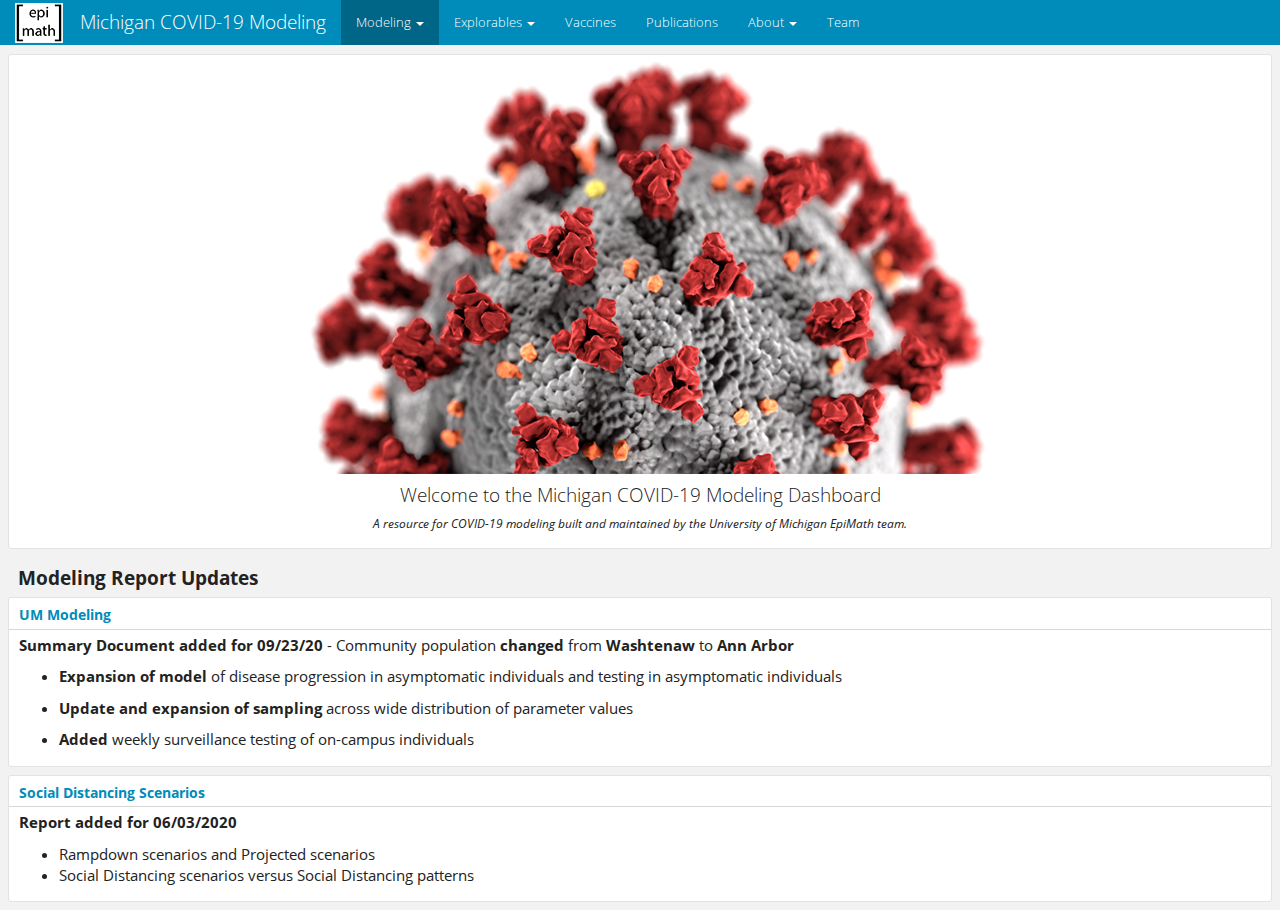
==== commit 61aa1835: "reorganize nav bar, add forecasts" ====
--- a/doc/index.html
+++ b/doc/index.html
@@ -17,19 +17,18 @@
 <link rel="icon" href="favicon.png">
 
 <style type="text/css">
-code.sourceCode > span { display: inline-block; line-height: 1.25; }
+pre > code.sourceCode { white-space: pre; position: relative; }
+pre > code.sourceCode > span { display: inline-block; line-height: 1.25; }
+pre > code.sourceCode > span:empty { height: 1.2em; }
 code.sourceCode > span { color: inherit; text-decoration: inherit; }
-code.sourceCode > span:empty { height: 1.2em; }
-.sourceCode { overflow: visible; }
-code.sourceCode { white-space: pre; position: relative; }
 div.sourceCode { margin: 1em 0; }
 pre.sourceCode { margin: 0; }
 @media screen {
 div.sourceCode { overflow: auto; }
 }
 @media print {
-code.sourceCode { white-space: pre-wrap; }
-code.sourceCode > span { text-indent: -5em; padding-left: 5em; }
+pre > code.sourceCode { white-space: pre-wrap; }
+pre > code.sourceCode > span { text-indent: -5em; padding-left: 5em; }
 }
 pre.numberSource code
   { counter-reset: source-line 0; }
@@ -49,7 +48,7 @@
 div.sourceCode
   {   }
 @media screen {
-code.sourceCode > span > a:first-child::before { text-decoration: underline; }
+pre > code.sourceCode > span > a:first-child::before { text-decoration: underline; }
 }
 code span.al { color: #ff0000; font-weight: bold; } /* Alert */
 code span.an { color: #60a0b0; font-weight: bold; font-style: italic; } /* Annotation */
@@ -86,6 +85,7 @@
 window.FlexDashboardComponents = [];
 </script>
 
+<script src="site_libs/header-attrs-2.3/header-attrs.js"></script>
 <script src="site_libs/jquery-1.11.3/jquery.min.js"></script>
 <meta name="viewport" content="width=device-width, initial-scale=1" />
 <link href="site_libs/bootstrap-3.3.5/css/yeti.min.css" rel="stylesheet" />
@@ -93,6 +93,13 @@
 <script src="site_libs/bootstrap-3.3.5/shim/html5shiv.min.js"></script>
 <script src="site_libs/bootstrap-3.3.5/shim/respond.min.js"></script>
 <script src="site_libs/stickytableheaders-0.1.19/jquery.stickytableheaders.min.js"></script>
+<script src="site_libs/htmlwidgets-1.5.1/htmlwidgets.js"></script>
+<script src="site_libs/plotly-binding-4.9.2.1/plotly.js"></script>
+<script src="site_libs/typedarray-0.1/typedarray.min.js"></script>
+<link href="site_libs/crosstalk-1.1.0.1/css/crosstalk.css" rel="stylesheet" />
+<script src="site_libs/crosstalk-1.1.0.1/js/crosstalk.min.js"></script>
+<link href="site_libs/plotly-htmlwidgets-css-1.52.2/plotly-htmlwidgets.css" rel="stylesheet" />
+<script src="site_libs/plotly-main-1.52.2/plotly-latest.min.js"></script>
 <style type="text/css">
 
 /*
@@ -2662,7 +2669,7 @@
       
 //      $(".navbar-brand").replaceWith("<a class='navbar-brand' href= '/epimath_flex'>Michigan COVID-19 Mapping</a>")
 
-      $(".navbar-brand").replaceWith("<a class='navbar-brand' href= 'index.html'>Michigan COVID-19 Mapping</a>")
+      $(".navbar-brand").replaceWith("<a class='navbar-brand' href= 'index.html'>Michigan COVID-19 Modeling</a>")
       
       //Replace the existing "navbar-logo" element with an image that has been styled to be vertically centered as well as padded, then wrap that image in an anchor element that allows users to click on the image to be redirected to the homepage//
       
@@ -2680,14 +2687,14 @@
 <script type="text/javascript">
 //This code adds in a target="_blank" property to the Forecasts link, allowing the external URL to be opened in a new tab
 
-$(document).ready( function(){
+//$(document).ready( function(){
 
 // when the window is fully loaded, add the forecast navigation link to the navigation menu
-  $(window).load(function(){
-     $(".nav.navbar-nav.navbar-left").append("<li><a href='https://epimath.github.io/covid-19-modeling/' target='_blank' >Forecasts (archived)</a></li>")
-  })
- }
- )
+//  $(window).load(function(){
+//     $(".nav.navbar-nav.navbar-left").append("<li><a href='https://epimath.github.io/covid-19-modeling/' target='_blank' >Forecasts (archived)</a></li>")
+//  })
+// }
+// )
 </script>
 <div class="knitr-options" data-fig-width="576" data-fig-height="460">
 
@@ -2713,12 +2720,12 @@
 <div class="knitr-options" data-fig-width="576" data-fig-height="460">
 
 </div>
-<div id="recent-updates" class="section level1" data-orientation="rows" data-navmenu="Modeling Reports">
-<h1>Recent Updates</h1>
+<div id="recent-updates" class="section level1" data-orientation="rows" data-navmenu="Modeling">
+<h1 data-orientation="rows" data-navmenu="Modeling">Recent Updates</h1>
 <div id="row" class="section level2">
 <h2>Row</h2>
 <div id="section" class="section level3 no-title">
-<h3></h3>
+<h3 class="no-title"></h3>
 <center>
 <img class="banner" src="23311.png" alt="image of the coronavirus provided by the CDC">
 </center>
@@ -2735,7 +2742,7 @@
 </div>
 </div>
 <div id="row-1" class="section level2" data-height="40">
-<h2>Row</h2>
+<h2 data-height="40">Row</h2>
 <h4 class="homepageheading">
 Modeling Report Updates
 </h4>
@@ -2774,17 +2781,160 @@
 </div>
 </div>
 </div>
-<div id="um-model" class="section level1" data-orientation="rows" data-navmenu="Modeling Reports">
-<h1>UM Model</h1>
-<div id="row-4" class="section level2" data-height="680">
+<div id="forecasting" class="section level1" data-orientation="rows" data-navmenu="Modeling">
+<h1 data-orientation="rows" data-navmenu="Modeling">Forecasting</h1>
+<div id="row-4" class="section level2">
 <h2>Row</h2>
+<div id="about-forecasts" class="section level3">
+<h3>About Forecasts</h3>
+<p>Data is shown as circles and grey shaded regions indicate uncertainty bounds for the best fit 95% across 1000 simulations. Hover over plots to see data values and interactive menu, and scroll down to see additional plots.</p>
+</div>
+</div>
+<div id="row-5" class="section level2">
+<h2>Row</h2>
+<div id="summary" class="section level3">
+<h3>Summary</h3>
+<p>Model forecast for cumulative lab-confirmed cases:</p>
+<div class="knitr-options" data-fig-width="576" data-fig-height="460">
+
+</div>
+<table>
+<thead>
+<tr class="header">
+<th align="left">Date</th>
+<th align="left">Uncertainty lower bound</th>
+<th align="left">Best-fit</th>
+<th align="left">Uncertainty upper bound</th>
+</tr>
+</thead>
+<tbody>
+<tr class="odd">
+<td align="left">April 30 (1 week)</td>
+<td align="left">34166</td>
+<td align="left">37723</td>
+<td align="left">57682</td>
+</tr>
+<tr class="even">
+<td align="left">May 14 (3 weeks)</td>
+<td align="left">34382</td>
+<td align="left">39933</td>
+<td align="left">108889</td>
+</tr>
+</tbody>
+</table>
+<p>Additionally, the current best fit across model simulations projects (for uncertainty ranges, please see plots):</p>
+<ul>
+<li>April 30, 2020 (1 week): roughly 2500 COVID+ hospitalized patients (beds needed) with roughly 340 in ICU</li>
+<li>May 14, 2020 (3 weeks): roughly 1300 COVID+ hospitalized patients (beds needed) with roughly 180 in ICU</li>
+</ul>
+<p><em>Note that the model is a work in progress and being updated as the epidemic progresses. Because we are still making improvements and including new data in the model, these results are highly preliminary and uncertain. The forecasts shown here also do not account for the ongoing changes in social distancing occurring over the coming weeks.</em></p>
+</div>
+</div>
+<div id="row-6" class="section level2">
+<h2>Row</h2>
+<div id="week-forecast-of-cumulative-covid-19-cases-in-michigan" class="section level3">
+<h3>1-Week forecast of <strong>Cumulative COVID-19 Cases</strong> in Michigan</h3>
+<div class="knitr-options" data-fig-width="576" data-fig-height="460">
+
+</div>
+<div class="plotdiv" style="width: inherit !important; height: 95%; !important margin: 5px; !important">
+<div id="htmlwidget-2fb3922bf1f121d5778c" style="width:100%;height:400px;" class="plotly html-widget"></div>
+<script type="application/json" data-for="htmlwidget-2fb3922bf1f121d5778c">{"x":{"data":[{"x":[1583625600000,1583712000000,1583798400000,1583884800000,1583971200000,1584057600000,1584144000000,1584230400000,1584316800000,1584403200000,1584489600000,1584576000000,1584662400000,1584748800000,1584835200000,1584921600000,1585008000000,1585094400000,1585180800000,1585267200000,1585353600000,1585440000000,1585526400000,1585612800000,1585699200000,1585785600000,1585872000000,1585958400000,1586044800000,1586131200000,1586217600000,1586304000000,1586390400000,1586476800000,1586563200000,1586649600000,1586736000000,1586822400000,1586908800000,1586995200000,1587081600000,1587168000000,1587254400000,1587340800000,1587427200000,1587513600000,1587600000000,1587686400000,1587772800000,1587859200000,1587945600000,1588032000000,1588118400000,1588204800000],"y":[2,27.9336973283335,60.00468829818,98.7815801057088,145.712163369641,202.873865162182,272.909228935987,359.059412434449,465.203249096762,595.994117355985,756.965670058026,954.616031008265,1196.50092928868,1491.25814403504,1848.54312492055,2278.85244591342,2793.1763902269,3402.44236826167,4116.75396581409,4944.41938161813,5890.89595699774,6957.7242417718,8141.64826307212,9434.20847778327,10821.8125719873,12286.4333929895,13806.8196015945,15360.0306294719,16923.0352381505,18474.1620935488,19994.2254511652,21467.2160827655,22880.6127112667,24225.3419222795,25495.5007103815,26687.93360229,27801.7462041274,28837.8197154788,29798.3560625295,30686.493923287,31505.98689494,32260.9478525838,32955.6421599599,33594.3551122356,34181.2810780621,34720.4508045138,35215.6883902547,35670.5860601291,36088.4899664117,36472.4998665467,36825.4743809085,37150.0399487411,37448.6034990246,37723.3665786546],"text":["Date: 2020-03-08 <br>Best fit: 2","Date: 2020-03-09 <br>Best fit: 28","Date: 2020-03-10 <br>Best fit: 60","Date: 2020-03-11 <br>Best fit: 99","Date: 2020-03-12 <br>Best fit: 146","Date: 2020-03-13 <br>Best fit: 203","Date: 2020-03-14 <br>Best fit: 273","Date: 2020-03-15 <br>Best fit: 359","Date: 2020-03-16 <br>Best fit: 465","Date: 2020-03-17 <br>Best fit: 596","Date: 2020-03-18 <br>Best fit: 757","Date: 2020-03-19 <br>Best fit: 955","Date: 2020-03-20 <br>Best fit: 1197","Date: 2020-03-21 <br>Best fit: 1491","Date: 2020-03-22 <br>Best fit: 1849","Date: 2020-03-23 <br>Best fit: 2279","Date: 2020-03-24 <br>Best fit: 2793","Date: 2020-03-25 <br>Best fit: 3402","Date: 2020-03-26 <br>Best fit: 4117","Date: 2020-03-27 <br>Best fit: 4944","Date: 2020-03-28 <br>Best fit: 5891","Date: 2020-03-29 <br>Best fit: 6958","Date: 2020-03-30 <br>Best fit: 8142","Date: 2020-03-31 <br>Best fit: 9434","Date: 2020-04-01 <br>Best fit: 10822","Date: 2020-04-02 <br>Best fit: 12286","Date: 2020-04-03 <br>Best fit: 13807","Date: 2020-04-04 <br>Best fit: 15360","Date: 2020-04-05 <br>Best fit: 16923","Date: 2020-04-06 <br>Best fit: 18474","Date: 2020-04-07 <br>Best fit: 19994","Date: 2020-04-08 <br>Best fit: 21467","Date: 2020-04-09 <br>Best fit: 22881","Date: 2020-04-10 <br>Best fit: 24225","Date: 2020-04-11 <br>Best fit: 25496","Date: 2020-04-12 <br>Best fit: 26688","Date: 2020-04-13 <br>Best fit: 27802","Date: 2020-04-14 <br>Best fit: 28838","Date: 2020-04-15 <br>Best fit: 29798","Date: 2020-04-16 <br>Best fit: 30686","Date: 2020-04-17 <br>Best fit: 31506","Date: 2020-04-18 <br>Best fit: 32261","Date: 2020-04-19 <br>Best fit: 32956","Date: 2020-04-20 <br>Best fit: 33594","Date: 2020-04-21 <br>Best fit: 34181","Date: 2020-04-22 <br>Best fit: 34720","Date: 2020-04-23 <br>Best fit: 35216","Date: 2020-04-24 <br>Best fit: 35671","Date: 2020-04-25 <br>Best fit: 36088","Date: 2020-04-26 <br>Best fit: 36472","Date: 2020-04-27 <br>Best fit: 36825","Date: 2020-04-28 <br>Best fit: 37150","Date: 2020-04-29 <br>Best fit: 37449","Date: 2020-04-30 <br>Best fit: 37723"],"type":"scatter","mode":"lines","line":{"width":1.88976377952756,"color":"rgba(0,0,0,1)","dash":"solid"},"hoveron":"points","name":"Best fit","legendgroup":"Best fit","showlegend":true,"xaxis":"x","yaxis":"y","hoverinfo":"text","frame":null},{"x":[1583625600000,1583712000000,1583798400000,1583884800000,1583971200000,1584057600000,1584144000000,1584230400000,1584316800000,1584403200000,1584489600000,1584576000000,1584662400000,1584748800000,1584835200000,1584921600000,1585008000000,1585094400000,1585180800000,1585267200000,1585353600000,1585440000000,1585526400000,1585612800000,1585699200000,1585785600000,1585872000000,1585958400000,1586044800000,1586131200000,1586217600000,1586304000000,1586390400000,1586476800000,1586563200000,1586649600000,1586736000000,1586822400000,1586908800000,1586995200000,1587081600000,1587168000000,1587254400000,1587340800000,1587427200000,1587513600000,1587600000000,1587686400000,1587772800000,1587859200000,1587945600000,1588032000000,1588118400000,1588204800000],"y":[2,129.555097102615,226.169455530909,312.432096424603,405.179403154348,508.760395002674,628.181284146516,769.374617691279,933.37381483713,1122.46419369936,1345.22537722035,1608.44739820309,1913.33578712002,2266.72670066296,2677.88894424189,3150.25477263817,3690.85660960528,4305.61812781838,5001.82542199052,5785.08083933439,6663.87519274633,7620.84371192897,8664.21967382826,9799.85860684624,11023.9811648089,12322.8678837354,13702.8756668607,15156.340716742,16606.9114965413,18050.8170383541,19501.9755891084,20948.7430498501,22367.6731960523,23746.7221195951,25072.5505151366,26336.7964298688,27534.7265182571,28662.7174988058,29708.4701407695,30674.2632252192,31554.7350217688,32342.3398765376,33090.9822446939,33778.451276873,34408.2420604835,34976.6026050405,35484.3890390116,35937.5080679466,36338.9257857028,36698.4542584587,37018.3968429363,37316.552733743,37578.859189718,37817.1147399099],"text":["Date: 2020-03-08 <br>Median: 2","Date: 2020-03-09 <br>Median: 130","Date: 2020-03-10 <br>Median: 226","Date: 2020-03-11 <br>Median: 312","Date: 2020-03-12 <br>Median: 405","Date: 2020-03-13 <br>Median: 509","Date: 2020-03-14 <br>Median: 628","Date: 2020-03-15 <br>Median: 769","Date: 2020-03-16 <br>Median: 933","Date: 2020-03-17 <br>Median: 1122","Date: 2020-03-18 <br>Median: 1345","Date: 2020-03-19 <br>Median: 1608","Date: 2020-03-20 <br>Median: 1913","Date: 2020-03-21 <br>Median: 2267","Date: 2020-03-22 <br>Median: 2678","Date: 2020-03-23 <br>Median: 3150","Date: 2020-03-24 <br>Median: 3691","Date: 2020-03-25 <br>Median: 4306","Date: 2020-03-26 <br>Median: 5002","Date: 2020-03-27 <br>Median: 5785","Date: 2020-03-28 <br>Median: 6664","Date: 2020-03-29 <br>Median: 7621","Date: 2020-03-30 <br>Median: 8664","Date: 2020-03-31 <br>Median: 9800","Date: 2020-04-01 <br>Median: 11024","Date: 2020-04-02 <br>Median: 12323","Date: 2020-04-03 <br>Median: 13703","Date: 2020-04-04 <br>Median: 15156","Date: 2020-04-05 <br>Median: 16607","Date: 2020-04-06 <br>Median: 18051","Date: 2020-04-07 <br>Median: 19502","Date: 2020-04-08 <br>Median: 20949","Date: 2020-04-09 <br>Median: 22368","Date: 2020-04-10 <br>Median: 23747","Date: 2020-04-11 <br>Median: 25073","Date: 2020-04-12 <br>Median: 26337","Date: 2020-04-13 <br>Median: 27535","Date: 2020-04-14 <br>Median: 28663","Date: 2020-04-15 <br>Median: 29708","Date: 2020-04-16 <br>Median: 30674","Date: 2020-04-17 <br>Median: 31555","Date: 2020-04-18 <br>Median: 32342","Date: 2020-04-19 <br>Median: 33091","Date: 2020-04-20 <br>Median: 33778","Date: 2020-04-21 <br>Median: 34408","Date: 2020-04-22 <br>Median: 34977","Date: 2020-04-23 <br>Median: 35484","Date: 2020-04-24 <br>Median: 35938","Date: 2020-04-25 <br>Median: 36339","Date: 2020-04-26 <br>Median: 36698","Date: 2020-04-27 <br>Median: 37018","Date: 2020-04-28 <br>Median: 37317","Date: 2020-04-29 <br>Median: 37579","Date: 2020-04-30 <br>Median: 37817"],"type":"scatter","mode":"lines","line":{"width":1.88976377952756,"color":"rgba(0,0,0,1)","dash":"dash"},"hoveron":"points","name":"Median","legendgroup":"Median","showlegend":true,"xaxis":"x","yaxis":"y","hoverinfo":"text","frame":null},{"x":[1583625600000,1583712000000,1583798400000,1583884800000,1583971200000,1584057600000,1584144000000,1584230400000,1584316800000,1584403200000,1584489600000,1584576000000,1584662400000,1584748800000,1584835200000,1584921600000,1585008000000,1585094400000,1585180800000,1585267200000,1585353600000,1585440000000,1585526400000,1585612800000,1585699200000,1585785600000,1585872000000,1585958400000,1586044800000,1586131200000,1586217600000,1586304000000,1586390400000,1586476800000,1586563200000,1586649600000,1586736000000,1586822400000,1586908800000,1586995200000,1587081600000,1587168000000,1587254400000,1587340800000,1587427200000,1587513600000,1587600000000,1587686400000,1587772800000,1587859200000,1587945600000,1588032000000,1588118400000,1588204800000,1588204800000,1588204800000,1588118400000,1588032000000,1587945600000,1587859200000,1587772800000,1587686400000,1587600000000,1587513600000,1587427200000,1587340800000,1587254400000,1587168000000,1587081600000,1586995200000,1586908800000,1586822400000,1586736000000,1586649600000,1586563200000,1586476800000,1586390400000,1586304000000,1586217600000,1586131200000,1586044800000,1585958400000,1585872000000,1585785600000,1585699200000,1585612800000,1585526400000,1585440000000,1585353600000,1585267200000,1585180800000,1585094400000,1585008000000,1584921600000,1584835200000,1584748800000,1584662400000,1584576000000,1584489600000,1584403200000,1584316800000,1584230400000,1584144000000,1584057600000,1583971200000,1583884800000,1583798400000,1583712000000,1583625600000,1583625600000],"y":[2,8.63247574564982,19.3057507953383,33.8304737995654,52.395148342813,74.2087123571699,102.422223141869,139.115605748502,186.972484194845,249.461090345652,331.062960326191,426.895791650151,544.290485074103,692.046115832915,877.618977217087,1109.93105253101,1399.61104204552,1759.07144981249,2202.41693787544,2745.17582946859,3348.34488544228,4058.24677945898,4892.5431311064,5862.65818675638,6977.12173187513,8240.08136794691,9649.93083846038,11198.304539977,12869.5810571041,14353.9658016317,15826.6431914154,17284.0601826567,18708.1090755536,20147.7395650985,21542.5272414206,22851.7694415262,24218.9443955155,25595.8833586382,27031.1995493013,28529.9037266499,30094.4876298999,31214.1342546862,32046.1546977067,32755.7178760628,33056.1734841117,33292.1410931688,33485.1754655886,33645.5649319855,33778.5096273569,33888.4678295896,33979.2399778107,34054.0469676633,34115.6047625359,34166.1940366702,34166.1940366702,57681.7408683326,55004.9031369585,52431.9037346521,49959.5410017766,47652.908270861,45470.9104248139,43551.8675556463,41757.5474026677,39957.8109810126,38316.2308636674,36737.1906796866,35309.548422003,34008.9207837323,32902.1251058728,31685.9080443934,30577.4037899513,29670.7038827748,28809.2897934002,27841.6634958607,26734.7589806411,25479.5192638739,24071.9606796593,22515.3719726973,20822.4333017813,19088.7927321559,17522.8174424217,16375.2621925122,15274.3187320777,14198.6330307161,13153.3340650533,12142.9914712106,11171.5287316295,10242.2021920027,9357.53813173197,8519.32931260125,7728.69764624951,7042.17036788453,6470.22315674918,5922.53056779961,5397.96093721792,4895.39079943791,4413.699084564,3951.771850211,3522.06361275357,3117.32869994957,2761.46953133056,2423.01615123577,2111.46610956726,1817.4526304086,1533.64351452213,1276.75288319881,1014.54009179592,668.930985161807,2,2],"text":["Date: 2020-03-08 <br>Min: 2 <br>Max: 2","Date: 2020-03-09 <br>Min: 9 <br>Max: 669","Date: 2020-03-10 <br>Min: 19 <br>Max: 1015","Date: 2020-03-11 <br>Min: 34 <br>Max: 1277","Date: 2020-03-12 <br>Min: 52 <br>Max: 1534","Date: 2020-03-13 <br>Min: 74 <br>Max: 1817","Date: 2020-03-14 <br>Min: 102 <br>Max: 2111","Date: 2020-03-15 <br>Min: 139 <br>Max: 2423","Date: 2020-03-16 <br>Min: 187 <br>Max: 2761","Date: 2020-03-17 <br>Min: 249 <br>Max: 3117","Date: 2020-03-18 <br>Min: 331 <br>Max: 3522","Date: 2020-03-19 <br>Min: 427 <br>Max: 3952","Date: 2020-03-20 <br>Min: 544 <br>Max: 4414","Date: 2020-03-21 <br>Min: 692 <br>Max: 4895","Date: 2020-03-22 <br>Min: 878 <br>Max: 5398","Date: 2020-03-23 <br>Min: 1110 <br>Max: 5923","Date: 2020-03-24 <br>Min: 1400 <br>Max: 6470","Date: 2020-03-25 <br>Min: 1759 <br>Max: 7042","Date: 2020-03-26 <br>Min: 2202 <br>Max: 7729","Date: 2020-03-27 <br>Min: 2745 <br>Max: 8519","Date: 2020-03-28 <br>Min: 3348 <br>Max: 9358","Date: 2020-03-29 <br>Min: 4058 <br>Max: 10242","Date: 2020-03-30 <br>Min: 4893 <br>Max: 11172","Date: 2020-03-31 <br>Min: 5863 <br>Max: 12143","Date: 2020-04-01 <br>Min: 6977 <br>Max: 13153","Date: 2020-04-02 <br>Min: 8240 <br>Max: 14199","Date: 2020-04-03 <br>Min: 9650 <br>Max: 15274","Date: 2020-04-04 <br>Min: 11198 <br>Max: 16375","Date: 2020-04-05 <br>Min: 12870 <br>Max: 17523","Date: 2020-04-06 <br>Min: 14354 <br>Max: 19089","Date: 2020-04-07 <br>Min: 15827 <br>Max: 20822","Date: 2020-04-08 <br>Min: 17284 <br>Max: 22515","Date: 2020-04-09 <br>Min: 18708 <br>Max: 24072","Date: 2020-04-10 <br>Min: 20148 <br>Max: 25480","Date: 2020-04-11 <br>Min: 21543 <br>Max: 26735","Date: 2020-04-12 <br>Min: 22852 <br>Max: 27842","Date: 2020-04-13 <br>Min: 24219 <br>Max: 28809","Date: 2020-04-14 <br>Min: 25596 <br>Max: 29671","Date: 2020-04-15 <br>Min: 27031 <br>Max: 30577","Date: 2020-04-16 <br>Min: 28530 <br>Max: 31686","Date: 2020-04-17 <br>Min: 30094 <br>Max: 32902","Date: 2020-04-18 <br>Min: 31214 <br>Max: 34009","Date: 2020-04-19 <br>Min: 32046 <br>Max: 35310","Date: 2020-04-20 <br>Min: 32756 <br>Max: 36737","Date: 2020-04-21 <br>Min: 33056 <br>Max: 38316","Date: 2020-04-22 <br>Min: 33292 <br>Max: 39958","Date: 2020-04-23 <br>Min: 33485 <br>Max: 41758","Date: 2020-04-24 <br>Min: 33646 <br>Max: 43552","Date: 2020-04-25 <br>Min: 33779 <br>Max: 45471","Date: 2020-04-26 <br>Min: 33888 <br>Max: 47653","Date: 2020-04-27 <br>Min: 33979 <br>Max: 49960","Date: 2020-04-28 <br>Min: 34054 <br>Max: 52432","Date: 2020-04-29 <br>Min: 34116 <br>Max: 55005","Date: 2020-04-30 <br>Min: 34166 <br>Max: 57682","Date: 2020-04-30 <br>Min: 34166 <br>Max: 57682","Date: 2020-04-30 <br>Min: 34166 <br>Max: 57682","Date: 2020-04-29 <br>Min: 34116 <br>Max: 55005","Date: 2020-04-28 <br>Min: 34054 <br>Max: 52432","Date: 2020-04-27 <br>Min: 33979 <br>Max: 49960","Date: 2020-04-26 <br>Min: 33888 <br>Max: 47653","Date: 2020-04-25 <br>Min: 33779 <br>Max: 45471","Date: 2020-04-24 <br>Min: 33646 <br>Max: 43552","Date: 2020-04-23 <br>Min: 33485 <br>Max: 41758","Date: 2020-04-22 <br>Min: 33292 <br>Max: 39958","Date: 2020-04-21 <br>Min: 33056 <br>Max: 38316","Date: 2020-04-20 <br>Min: 32756 <br>Max: 36737","Date: 2020-04-19 <br>Min: 32046 <br>Max: 35310","Date: 2020-04-18 <br>Min: 31214 <br>Max: 34009","Date: 2020-04-17 <br>Min: 30094 <br>Max: 32902","Date: 2020-04-16 <br>Min: 28530 <br>Max: 31686","Date: 2020-04-15 <br>Min: 27031 <br>Max: 30577","Date: 2020-04-14 <br>Min: 25596 <br>Max: 29671","Date: 2020-04-13 <br>Min: 24219 <br>Max: 28809","Date: 2020-04-12 <br>Min: 22852 <br>Max: 27842","Date: 2020-04-11 <br>Min: 21543 <br>Max: 26735","Date: 2020-04-10 <br>Min: 20148 <br>Max: 25480","Date: 2020-04-09 <br>Min: 18708 <br>Max: 24072","Date: 2020-04-08 <br>Min: 17284 <br>Max: 22515","Date: 2020-04-07 <br>Min: 15827 <br>Max: 20822","Date: 2020-04-06 <br>Min: 14354 <br>Max: 19089","Date: 2020-04-05 <br>Min: 12870 <br>Max: 17523","Date: 2020-04-04 <br>Min: 11198 <br>Max: 16375","Date: 2020-04-03 <br>Min: 9650 <br>Max: 15274","Date: 2020-04-02 <br>Min: 8240 <br>Max: 14199","Date: 2020-04-01 <br>Min: 6977 <br>Max: 13153","Date: 2020-03-31 <br>Min: 5863 <br>Max: 12143","Date: 2020-03-30 <br>Min: 4893 <br>Max: 11172","Date: 2020-03-29 <br>Min: 4058 <br>Max: 10242","Date: 2020-03-28 <br>Min: 3348 <br>Max: 9358","Date: 2020-03-27 <br>Min: 2745 <br>Max: 8519","Date: 2020-03-26 <br>Min: 2202 <br>Max: 7729","Date: 2020-03-25 <br>Min: 1759 <br>Max: 7042","Date: 2020-03-24 <br>Min: 1400 <br>Max: 6470","Date: 2020-03-23 <br>Min: 1110 <br>Max: 5923","Date: 2020-03-22 <br>Min: 878 <br>Max: 5398","Date: 2020-03-21 <br>Min: 692 <br>Max: 4895","Date: 2020-03-20 <br>Min: 544 <br>Max: 4414","Date: 2020-03-19 <br>Min: 427 <br>Max: 3952","Date: 2020-03-18 <br>Min: 331 <br>Max: 3522","Date: 2020-03-17 <br>Min: 249 <br>Max: 3117","Date: 2020-03-16 <br>Min: 187 <br>Max: 2761","Date: 2020-03-15 <br>Min: 139 <br>Max: 2423","Date: 2020-03-14 <br>Min: 102 <br>Max: 2111","Date: 2020-03-13 <br>Min: 74 <br>Max: 1817","Date: 2020-03-12 <br>Min: 52 <br>Max: 1534","Date: 2020-03-11 <br>Min: 34 <br>Max: 1277","Date: 2020-03-10 <br>Min: 19 <br>Max: 1015","Date: 2020-03-09 <br>Min: 9 <br>Max: 669","Date: 2020-03-08 <br>Min: 2 <br>Max: 2","Date: 2020-03-08 <br>Min: 2 <br>Max: 2"],"type":"scatter","mode":"lines","line":{"width":1.88976377952756,"color":"transparent","dash":"solid"},"fill":"toself","fillcolor":"rgba(51,51,51,0.3)","hoveron":"points","showlegend":false,"xaxis":"x","yaxis":"y","hoverinfo":"text","frame":null},{"x":[1583625600000,1583712000000,1583798400000,1583884800000,1583971200000,1584057600000,1584144000000,1584230400000,1584316800000,1584403200000,1584489600000,1584576000000,1584662400000,1584748800000,1584835200000,1584921600000,1585008000000,1585094400000,1585180800000,1585267200000,1585353600000,1585440000000,1585526400000,1585612800000,1585699200000,1585785600000,1585872000000,1585958400000,1586044800000,1586131200000,1586217600000,1586304000000,1586390400000,1586476800000,1586563200000,1586649600000,1586736000000,1586822400000,1586908800000,1586995200000,1587081600000,1587168000000,1587254400000,1587340800000,1587427200000,1587513600000,1587600000000,null,null,null,null,null,null,null],"y":[2,8,11,21,43,79,98,128,188,291,526,794,1151,1380,1658,2072,2677,3207,4137,5315,6057,7084,8344,9779,11142,12841,14389,15820,17267,18860,20096,21357,22648,23987,24823,25713,26916,27897,29394,30423,31430,31944,32579,33509,34581,35728,36941,null,null,null,null,null,null,null],"text":["Date: 2020-03-08 <br>Cases: 2","Date: 2020-03-09 <br>Cases: 8","Date: 2020-03-10 <br>Cases: 11","Date: 2020-03-11 <br>Cases: 21","Date: 2020-03-12 <br>Cases: 43","Date: 2020-03-13 <br>Cases: 79","Date: 2020-03-14 <br>Cases: 98","Date: 2020-03-15 <br>Cases: 128","Date: 2020-03-16 <br>Cases: 188","Date: 2020-03-17 <br>Cases: 291","Date: 2020-03-18 <br>Cases: 526","Date: 2020-03-19 <br>Cases: 794","Date: 2020-03-20 <br>Cases: 1151","Date: 2020-03-21 <br>Cases: 1380","Date: 2020-03-22 <br>Cases: 1658","Date: 2020-03-23 <br>Cases: 2072","Date: 2020-03-24 <br>Cases: 2677","Date: 2020-03-25 <br>Cases: 3207","Date: 2020-03-26 <br>Cases: 4137","Date: 2020-03-27 <br>Cases: 5315","Date: 2020-03-28 <br>Cases: 6057","Date: 2020-03-29 <br>Cases: 7084","Date: 2020-03-30 <br>Cases: 8344","Date: 2020-03-31 <br>Cases: 9779","Date: 2020-04-01 <br>Cases: 11142","Date: 2020-04-02 <br>Cases: 12841","Date: 2020-04-03 <br>Cases: 14389","Date: 2020-04-04 <br>Cases: 15820","Date: 2020-04-05 <br>Cases: 17267","Date: 2020-04-06 <br>Cases: 18860","Date: 2020-04-07 <br>Cases: 20096","Date: 2020-04-08 <br>Cases: 21357","Date: 2020-04-09 <br>Cases: 22648","Date: 2020-04-10 <br>Cases: 23987","Date: 2020-04-11 <br>Cases: 24823","Date: 2020-04-12 <br>Cases: 25713","Date: 2020-04-13 <br>Cases: 26916","Date: 2020-04-14 <br>Cases: 27897","Date: 2020-04-15 <br>Cases: 29394","Date: 2020-04-16 <br>Cases: 30423","Date: 2020-04-17 <br>Cases: 31430","Date: 2020-04-18 <br>Cases: 31944","Date: 2020-04-19 <br>Cases: 32579","Date: 2020-04-20 <br>Cases: 33509","Date: 2020-04-21 <br>Cases: 34581","Date: 2020-04-22 <br>Cases: 35728","Date: 2020-04-23 <br>Cases: 36941","Date: 2020-04-24 <br>Cases: NA","Date: 2020-04-25 <br>Cases: NA","Date: 2020-04-26 <br>Cases: NA","Date: 2020-04-27 <br>Cases: NA","Date: 2020-04-28 <br>Cases: NA","Date: 2020-04-29 <br>Cases: NA","Date: 2020-04-30 <br>Cases: NA"],"type":"scatter","mode":"markers","marker":{"autocolorscale":false,"color":"rgba(0,0,0,1)","opacity":1,"size":5.66929133858268,"symbol":"circle","line":{"width":1.88976377952756,"color":"rgba(0,0,0,1)"}},"hoveron":"points","showlegend":false,"xaxis":"x","yaxis":"y","hoverinfo":"text","frame":null}],"layout":{"margin":{"t":25.1324200913242,"r":7.30593607305936,"b":39.0867579908676,"l":54.7945205479452},"plot_bgcolor":"rgba(235,235,235,1)","paper_bgcolor":"rgba(255,255,255,1)","font":{"color":"rgba(0,0,0,1)","family":"","size":14.6118721461187},"xaxis":{"domain":[0,1],"automargin":true,"type":"date","autorange":false,"range":[1583396640000,1588433760000],"tickmode":"array","ticktext":["1584000000000","1585000000000","1586000000000","1587000000000","1588000000000"],"tickvals":[1584000000000,1585000000000,1586000000000,1587000000000,1588000000000],"categoryorder":"array","categoryarray":["1584000000000","1585000000000","1586000000000","1587000000000","1588000000000"],"nticks":null,"ticks":"outside","tickcolor":"rgba(51,51,51,1)","ticklen":3.65296803652968,"tickwidth":0.66417600664176,"showticklabels":true,"tickfont":{"color":"rgba(77,77,77,1)","family":"","size":11.689497716895},"tickangle":-0,"showline":false,"linecolor":null,"linewidth":0,"showgrid":true,"gridcolor":"rgba(255,255,255,1)","gridwidth":0.66417600664176,"zeroline":false,"anchor":"y","title":{"text":"Date","font":{"color":"rgba(0,0,0,1)","family":"","size":14.6118721461187}},"hoverformat":".2f","tickformat":"%b %d"},"yaxis":{"domain":[0,1],"automargin":true,"type":"linear","autorange":false,"range":[-2881.98704341663,60565.7279117492],"tickmode":"array","ticktext":["0","20000","40000","60000"],"tickvals":[0,20000,40000,60000],"categoryorder":"array","categoryarray":["0","20000","40000","60000"],"nticks":null,"ticks":"outside","tickcolor":"rgba(51,51,51,1)","ticklen":3.65296803652968,"tickwidth":0.66417600664176,"showticklabels":true,"tickfont":{"color":"rgba(77,77,77,1)","family":"","size":11.689497716895},"tickangle":-0,"showline":false,"linecolor":null,"linewidth":0,"showgrid":true,"gridcolor":"rgba(255,255,255,1)","gridwidth":0.66417600664176,"zeroline":false,"anchor":"x","title":{"text":"Cumulative Lab-Confirmed Cases","font":{"color":"rgba(0,0,0,1)","family":"","size":14.6118721461187}},"hoverformat":".2f"},"shapes":[{"type":"rect","fillcolor":null,"line":{"color":null,"width":0,"linetype":[]},"yref":"paper","xref":"paper","x0":0,"x1":1,"y0":0,"y1":1}],"showlegend":true,"legend":{"bgcolor":"rgba(255,255,255,1)","bordercolor":"transparent","borderwidth":1.88976377952756,"font":{"color":"rgba(0,0,0,1)","family":"","size":11.689497716895},"y":0.9,"x":0.05,"orientation":"h"},"hovermode":"closest","barmode":"relative"},"config":{"doubleClick":"reset","showSendToCloud":false},"source":"A","attrs":{"108c4be762e1":{"x":{},"y":{},"text":{},"linetype":{},"type":"scatter"},"108c440ca7e2":{"x":{},"y":{},"text":{},"linetype":{}},"108c45ae1e881":{"x":{},"ymin":{},"ymax":{},"text":{}},"108c425679bc4":{"x":{},"y":{},"text":{}}},"cur_data":"108c4be762e1","visdat":{"108c4be762e1":["function (y) ","x"],"108c440ca7e2":["function (y) ","x"],"108c45ae1e881":["function (y) ","x"],"108c425679bc4":["function (y) ","x"]},"highlight":{"on":"plotly_click","persistent":false,"dynamic":false,"selectize":false,"opacityDim":0.2,"selected":{"opacity":1},"debounce":0},"shinyEvents":["plotly_hover","plotly_click","plotly_selected","plotly_relayout","plotly_brushed","plotly_brushing","plotly_clickannotation","plotly_doubleclick","plotly_deselect","plotly_afterplot","plotly_sunburstclick"],"base_url":"https://plot.ly"},"evals":[],"jsHooks":[]}</script>
+</div>
+</div>
+<div id="week-forecast-of-cumulative-covid-19-cases-in-michigan-1" class="section level3">
+<h3>3-Week forecast of <strong>Cumulative COVID-19 Cases</strong> in Michigan</h3>
+<div class="knitr-options" data-fig-width="576" data-fig-height="460">
+
+</div>
+<div class="plotdiv" style="width: inherit !important; height: 95%; !important margin: 5px; !important">
+<div id="htmlwidget-8d3dc22e67daf9397113" style="width:100%;height:400px;" class="plotly html-widget"></div>
+<script type="application/json" data-for="htmlwidget-8d3dc22e67daf9397113">{"x":{"data":[{"x":[1583625600000,1583712000000,1583798400000,1583884800000,1583971200000,1584057600000,1584144000000,1584230400000,1584316800000,1584403200000,1584489600000,1584576000000,1584662400000,1584748800000,1584835200000,1584921600000,1585008000000,1585094400000,1585180800000,1585267200000,1585353600000,1585440000000,1585526400000,1585612800000,1585699200000,1585785600000,1585872000000,1585958400000,1586044800000,1586131200000,1586217600000,1586304000000,1586390400000,1586476800000,1586563200000,1586649600000,1586736000000,1586822400000,1586908800000,1586995200000,1587081600000,1587168000000,1587254400000,1587340800000,1587427200000,1587513600000,1587600000000,1587686400000,1587772800000,1587859200000,1587945600000,1588032000000,1588118400000,1588204800000,1588291200000,1588377600000,1588464000000,1588550400000,1588636800000,1588723200000,1588809600000,1588896000000,1588982400000,1589068800000,1589155200000,1589241600000,1589328000000,1589414400000],"y":[2,27.9336973283335,60.00468829818,98.7815801057088,145.712163369641,202.873865162182,272.909228935987,359.059412434449,465.203249096762,595.994117355985,756.965670058026,954.616031008265,1196.50092928868,1491.25814403504,1848.54312492055,2278.85244591342,2793.1763902269,3402.44236826167,4116.75396581409,4944.41938161813,5890.89595699774,6957.7242417718,8141.64826307212,9434.20847778327,10821.8125719873,12286.4333929895,13806.8196015945,15360.0306294719,16923.0352381505,18474.1620935488,19994.2254511652,21467.2160827655,22880.6127112667,24225.3419222795,25495.5007103815,26687.93360229,27801.7462041274,28837.8197154788,29798.3560625295,30686.493923287,31505.98689494,32260.9478525838,32955.6421599599,33594.3551122356,34181.2810780621,34720.4508045138,35215.6883902547,35670.5860601291,36088.4899664117,36472.4998665467,36825.4743809085,37150.0399487411,37448.6034990246,37723.3665786546,37976.3399607509,38209.3584308331,38424.0952031614,38622.0756449689,38804.6902217886,38973.2065607138,39128.7805851763,39272.4664689605,39405.2267787337,39527.9404075976,39641.4101081773,39746.3698228068,39843.4909854369,39933.3882695207],"text":["Date: 2020-03-08 <br>Best fit: 2","Date: 2020-03-09 <br>Best fit: 28","Date: 2020-03-10 <br>Best fit: 60","Date: 2020-03-11 <br>Best fit: 99","Date: 2020-03-12 <br>Best fit: 146","Date: 2020-03-13 <br>Best fit: 203","Date: 2020-03-14 <br>Best fit: 273","Date: 2020-03-15 <br>Best fit: 359","Date: 2020-03-16 <br>Best fit: 465","Date: 2020-03-17 <br>Best fit: 596","Date: 2020-03-18 <br>Best fit: 757","Date: 2020-03-19 <br>Best fit: 955","Date: 2020-03-20 <br>Best fit: 1197","Date: 2020-03-21 <br>Best fit: 1491","Date: 2020-03-22 <br>Best fit: 1849","Date: 2020-03-23 <br>Best fit: 2279","Date: 2020-03-24 <br>Best fit: 2793","Date: 2020-03-25 <br>Best fit: 3402","Date: 2020-03-26 <br>Best fit: 4117","Date: 2020-03-27 <br>Best fit: 4944","Date: 2020-03-28 <br>Best fit: 5891","Date: 2020-03-29 <br>Best fit: 6958","Date: 2020-03-30 <br>Best fit: 8142","Date: 2020-03-31 <br>Best fit: 9434","Date: 2020-04-01 <br>Best fit: 10822","Date: 2020-04-02 <br>Best fit: 12286","Date: 2020-04-03 <br>Best fit: 13807","Date: 2020-04-04 <br>Best fit: 15360","Date: 2020-04-05 <br>Best fit: 16923","Date: 2020-04-06 <br>Best fit: 18474","Date: 2020-04-07 <br>Best fit: 19994","Date: 2020-04-08 <br>Best fit: 21467","Date: 2020-04-09 <br>Best fit: 22881","Date: 2020-04-10 <br>Best fit: 24225","Date: 2020-04-11 <br>Best fit: 25496","Date: 2020-04-12 <br>Best fit: 26688","Date: 2020-04-13 <br>Best fit: 27802","Date: 2020-04-14 <br>Best fit: 28838","Date: 2020-04-15 <br>Best fit: 29798","Date: 2020-04-16 <br>Best fit: 30686","Date: 2020-04-17 <br>Best fit: 31506","Date: 2020-04-18 <br>Best fit: 32261","Date: 2020-04-19 <br>Best fit: 32956","Date: 2020-04-20 <br>Best fit: 33594","Date: 2020-04-21 <br>Best fit: 34181","Date: 2020-04-22 <br>Best fit: 34720","Date: 2020-04-23 <br>Best fit: 35216","Date: 2020-04-24 <br>Best fit: 35671","Date: 2020-04-25 <br>Best fit: 36088","Date: 2020-04-26 <br>Best fit: 36472","Date: 2020-04-27 <br>Best fit: 36825","Date: 2020-04-28 <br>Best fit: 37150","Date: 2020-04-29 <br>Best fit: 37449","Date: 2020-04-30 <br>Best fit: 37723","Date: 2020-05-01 <br>Best fit: 37976","Date: 2020-05-02 <br>Best fit: 38209","Date: 2020-05-03 <br>Best fit: 38424","Date: 2020-05-04 <br>Best fit: 38622","Date: 2020-05-05 <br>Best fit: 38805","Date: 2020-05-06 <br>Best fit: 38973","Date: 2020-05-07 <br>Best fit: 39129","Date: 2020-05-08 <br>Best fit: 39272","Date: 2020-05-09 <br>Best fit: 39405","Date: 2020-05-10 <br>Best fit: 39528","Date: 2020-05-11 <br>Best fit: 39641","Date: 2020-05-12 <br>Best fit: 39746","Date: 2020-05-13 <br>Best fit: 39843","Date: 2020-05-14 <br>Best fit: 39933"],"type":"scatter","mode":"lines","line":{"width":1.88976377952756,"color":"rgba(0,0,0,1)","dash":"solid"},"hoveron":"points","name":"Best fit","legendgroup":"Best fit","showlegend":true,"xaxis":"x","yaxis":"y","hoverinfo":"text","frame":null},{"x":[1583625600000,1583712000000,1583798400000,1583884800000,1583971200000,1584057600000,1584144000000,1584230400000,1584316800000,1584403200000,1584489600000,1584576000000,1584662400000,1584748800000,1584835200000,1584921600000,1585008000000,1585094400000,1585180800000,1585267200000,1585353600000,1585440000000,1585526400000,1585612800000,1585699200000,1585785600000,1585872000000,1585958400000,1586044800000,1586131200000,1586217600000,1586304000000,1586390400000,1586476800000,1586563200000,1586649600000,1586736000000,1586822400000,1586908800000,1586995200000,1587081600000,1587168000000,1587254400000,1587340800000,1587427200000,1587513600000,1587600000000,1587686400000,1587772800000,1587859200000,1587945600000,1588032000000,1588118400000,1588204800000,1588291200000,1588377600000,1588464000000,1588550400000,1588636800000,1588723200000,1588809600000,1588896000000,1588982400000,1589068800000,1589155200000,1589241600000,1589328000000,1589414400000],"y":[2,129.555097102615,226.169455530909,312.432096424603,405.179403154348,508.760395002674,628.181284146516,769.374617691279,933.37381483713,1122.46419369936,1345.22537722035,1608.44739820309,1913.33578712002,2266.72670066296,2677.88894424189,3150.25477263817,3690.85660960528,4305.61812781838,5001.82542199052,5785.08083933439,6663.87519274633,7620.84371192897,8664.21967382826,9799.85860684624,11023.9811648089,12322.8678837354,13702.8756668607,15156.340716742,16606.9114965413,18050.8170383541,19501.9755891084,20948.7430498501,22367.6731960523,23746.7221195951,25072.5505151366,26336.7964298688,27534.7265182571,28662.7174988058,29708.4701407695,30674.2632252192,31554.7350217688,32342.3398765376,33090.9822446939,33778.451276873,34408.2420604835,34976.6026050405,35484.3890390116,35937.5080679466,36338.9257857028,36698.4542584587,37018.3968429363,37316.552733743,37578.859189718,37817.1147399099,38028.3611646905,38220.3075348411,38390.3876641835,38534.8784866196,38659.6844840793,38776.8555759668,38877.2451362347,38968.3767172598,39049.5721213944,39129.4492506498,39204.004863911,39262.3189765585,39312.4508318509,39359.4182621679],"text":["Date: 2020-03-08 <br>Median: 2","Date: 2020-03-09 <br>Median: 130","Date: 2020-03-10 <br>Median: 226","Date: 2020-03-11 <br>Median: 312","Date: 2020-03-12 <br>Median: 405","Date: 2020-03-13 <br>Median: 509","Date: 2020-03-14 <br>Median: 628","Date: 2020-03-15 <br>Median: 769","Date: 2020-03-16 <br>Median: 933","Date: 2020-03-17 <br>Median: 1122","Date: 2020-03-18 <br>Median: 1345","Date: 2020-03-19 <br>Median: 1608","Date: 2020-03-20 <br>Median: 1913","Date: 2020-03-21 <br>Median: 2267","Date: 2020-03-22 <br>Median: 2678","Date: 2020-03-23 <br>Median: 3150","Date: 2020-03-24 <br>Median: 3691","Date: 2020-03-25 <br>Median: 4306","Date: 2020-03-26 <br>Median: 5002","Date: 2020-03-27 <br>Median: 5785","Date: 2020-03-28 <br>Median: 6664","Date: 2020-03-29 <br>Median: 7621","Date: 2020-03-30 <br>Median: 8664","Date: 2020-03-31 <br>Median: 9800","Date: 2020-04-01 <br>Median: 11024","Date: 2020-04-02 <br>Median: 12323","Date: 2020-04-03 <br>Median: 13703","Date: 2020-04-04 <br>Median: 15156","Date: 2020-04-05 <br>Median: 16607","Date: 2020-04-06 <br>Median: 18051","Date: 2020-04-07 <br>Median: 19502","Date: 2020-04-08 <br>Median: 20949","Date: 2020-04-09 <br>Median: 22368","Date: 2020-04-10 <br>Median: 23747","Date: 2020-04-11 <br>Median: 25073","Date: 2020-04-12 <br>Median: 26337","Date: 2020-04-13 <br>Median: 27535","Date: 2020-04-14 <br>Median: 28663","Date: 2020-04-15 <br>Median: 29708","Date: 2020-04-16 <br>Median: 30674","Date: 2020-04-17 <br>Median: 31555","Date: 2020-04-18 <br>Median: 32342","Date: 2020-04-19 <br>Median: 33091","Date: 2020-04-20 <br>Median: 33778","Date: 2020-04-21 <br>Median: 34408","Date: 2020-04-22 <br>Median: 34977","Date: 2020-04-23 <br>Median: 35484","Date: 2020-04-24 <br>Median: 35938","Date: 2020-04-25 <br>Median: 36339","Date: 2020-04-26 <br>Median: 36698","Date: 2020-04-27 <br>Median: 37018","Date: 2020-04-28 <br>Median: 37317","Date: 2020-04-29 <br>Median: 37579","Date: 2020-04-30 <br>Median: 37817","Date: 2020-05-01 <br>Median: 38028","Date: 2020-05-02 <br>Median: 38220","Date: 2020-05-03 <br>Median: 38390","Date: 2020-05-04 <br>Median: 38535","Date: 2020-05-05 <br>Median: 38660","Date: 2020-05-06 <br>Median: 38777","Date: 2020-05-07 <br>Median: 38877","Date: 2020-05-08 <br>Median: 38968","Date: 2020-05-09 <br>Median: 39050","Date: 2020-05-10 <br>Median: 39129","Date: 2020-05-11 <br>Median: 39204","Date: 2020-05-12 <br>Median: 39262","Date: 2020-05-13 <br>Median: 39312","Date: 2020-05-14 <br>Median: 39359"],"type":"scatter","mode":"lines","line":{"width":1.88976377952756,"color":"rgba(0,0,0,1)","dash":"dash"},"hoveron":"points","name":"Median","legendgroup":"Median","showlegend":true,"xaxis":"x","yaxis":"y","hoverinfo":"text","frame":null},{"x":[1583625600000,1583712000000,1583798400000,1583884800000,1583971200000,1584057600000,1584144000000,1584230400000,1584316800000,1584403200000,1584489600000,1584576000000,1584662400000,1584748800000,1584835200000,1584921600000,1585008000000,1585094400000,1585180800000,1585267200000,1585353600000,1585440000000,1585526400000,1585612800000,1585699200000,1585785600000,1585872000000,1585958400000,1586044800000,1586131200000,1586217600000,1586304000000,1586390400000,1586476800000,1586563200000,1586649600000,1586736000000,1586822400000,1586908800000,1586995200000,1587081600000,1587168000000,1587254400000,1587340800000,1587427200000,1587513600000,1587600000000,1587686400000,1587772800000,1587859200000,1587945600000,1588032000000,1588118400000,1588204800000,1588291200000,1588377600000,1588464000000,1588550400000,1588636800000,1588723200000,1588809600000,1588896000000,1588982400000,1589068800000,1589155200000,1589241600000,1589328000000,1589414400000,1589414400000,1589414400000,1589328000000,1589241600000,1589155200000,1589068800000,1588982400000,1588896000000,1588809600000,1588723200000,1588636800000,1588550400000,1588464000000,1588377600000,1588291200000,1588204800000,1588118400000,1588032000000,1587945600000,1587859200000,1587772800000,1587686400000,1587600000000,1587513600000,1587427200000,1587340800000,1587254400000,1587168000000,1587081600000,1586995200000,1586908800000,1586822400000,1586736000000,1586649600000,1586563200000,1586476800000,1586390400000,1586304000000,1586217600000,1586131200000,1586044800000,1585958400000,1585872000000,1585785600000,1585699200000,1585612800000,1585526400000,1585440000000,1585353600000,1585267200000,1585180800000,1585094400000,1585008000000,1584921600000,1584835200000,1584748800000,1584662400000,1584576000000,1584489600000,1584403200000,1584316800000,1584230400000,1584144000000,1584057600000,1583971200000,1583884800000,1583798400000,1583712000000,1583625600000,1583625600000],"y":[2,8.63247574564982,19.3057507953383,33.8304737995654,52.395148342813,74.2087123571699,102.422223141869,139.115605748502,186.972484194845,249.461090345652,331.062960326191,426.895791650151,544.290485074103,692.046115832915,877.618977217087,1109.93105253101,1399.61104204552,1759.07144981249,2202.41693787544,2745.17582946859,3348.34488544228,4058.24677945898,4892.5431311064,5862.65818675638,6977.12173187513,8240.08136794691,9649.93083846038,11198.304539977,12869.5810571041,14353.9658016317,15826.6431914154,17284.0601826567,18708.1090755536,20147.7395650985,21542.5272414206,22851.7694415262,24218.9443955155,25595.8833586382,27031.1995493013,28529.9037266499,30094.4876298999,31214.1342546862,32046.1546977067,32755.7178760628,33056.1734841117,33292.1410931688,33485.1754655886,33645.5649319855,33778.5096273569,33888.4678295896,33979.2399778107,34054.0469676633,34115.6047625359,34166.1940366702,34207.7226027621,34241.7809503178,34269.6910570328,34292.5487517402,34311.2602040758,34326.5731262517,34339.1032800077,34349.3568765559,34357.7494163447,34364.621468235,34370.2518369829,34374.8685153791,34378.6577671443,34381.7716399229,34381.7716399229,108889.031317188,104181.700230915,99656.3222033638,95306.6957087637,91126.7637938227,87110.6163846174,83252.4919744515,79598.475275664,76104.3703348134,72736.6343263378,69492.1045474586,66367.5812776849,63359.8396154545,60465.6404916381,57681.7408683326,55004.9031369585,52431.9037346521,49959.5410017766,47652.908270861,45470.9104248139,43551.8675556463,41757.5474026677,39957.8109810126,38316.2308636674,36737.1906796866,35309.548422003,34008.9207837323,32902.1251058728,31685.9080443934,30577.4037899513,29670.7038827748,28809.2897934002,27841.6634958607,26734.7589806411,25479.5192638739,24071.9606796593,22515.3719726973,20822.4333017813,19088.7927321559,17522.8174424217,16375.2621925122,15274.3187320777,14198.6330307161,13153.3340650533,12142.9914712106,11171.5287316295,10242.2021920027,9357.53813173197,8519.32931260125,7728.69764624951,7042.17036788453,6470.22315674918,5922.53056779961,5397.96093721792,4895.39079943791,4413.699084564,3951.771850211,3522.06361275357,3117.32869994957,2761.46953133056,2423.01615123577,2111.46610956726,1817.4526304086,1533.64351452213,1276.75288319881,1014.54009179592,668.930985161807,2,2],"text":["Date: 2020-03-08 <br>Min: 2 <br>Max: 2","Date: 2020-03-09 <br>Min: 9 <br>Max: 669","Date: 2020-03-10 <br>Min: 19 <br>Max: 1015","Date: 2020-03-11 <br>Min: 34 <br>Max: 1277","Date: 2020-03-12 <br>Min: 52 <br>Max: 1534","Date: 2020-03-13 <br>Min: 74 <br>Max: 1817","Date: 2020-03-14 <br>Min: 102 <br>Max: 2111","Date: 2020-03-15 <br>Min: 139 <br>Max: 2423","Date: 2020-03-16 <br>Min: 187 <br>Max: 2761","Date: 2020-03-17 <br>Min: 249 <br>Max: 3117","Date: 2020-03-18 <br>Min: 331 <br>Max: 3522","Date: 2020-03-19 <br>Min: 427 <br>Max: 3952","Date: 2020-03-20 <br>Min: 544 <br>Max: 4414","Date: 2020-03-21 <br>Min: 692 <br>Max: 4895","Date: 2020-03-22 <br>Min: 878 <br>Max: 5398","Date: 2020-03-23 <br>Min: 1110 <br>Max: 5923","Date: 2020-03-24 <br>Min: 1400 <br>Max: 6470","Date: 2020-03-25 <br>Min: 1759 <br>Max: 7042","Date: 2020-03-26 <br>Min: 2202 <br>Max: 7729","Date: 2020-03-27 <br>Min: 2745 <br>Max: 8519","Date: 2020-03-28 <br>Min: 3348 <br>Max: 9358","Date: 2020-03-29 <br>Min: 4058 <br>Max: 10242","Date: 2020-03-30 <br>Min: 4893 <br>Max: 11172","Date: 2020-03-31 <br>Min: 5863 <br>Max: 12143","Date: 2020-04-01 <br>Min: 6977 <br>Max: 13153","Date: 2020-04-02 <br>Min: 8240 <br>Max: 14199","Date: 2020-04-03 <br>Min: 9650 <br>Max: 15274","Date: 2020-04-04 <br>Min: 11198 <br>Max: 16375","Date: 2020-04-05 <br>Min: 12870 <br>Max: 17523","Date: 2020-04-06 <br>Min: 14354 <br>Max: 19089","Date: 2020-04-07 <br>Min: 15827 <br>Max: 20822","Date: 2020-04-08 <br>Min: 17284 <br>Max: 22515","Date: 2020-04-09 <br>Min: 18708 <br>Max: 24072","Date: 2020-04-10 <br>Min: 20148 <br>Max: 25480","Date: 2020-04-11 <br>Min: 21543 <br>Max: 26735","Date: 2020-04-12 <br>Min: 22852 <br>Max: 27842","Date: 2020-04-13 <br>Min: 24219 <br>Max: 28809","Date: 2020-04-14 <br>Min: 25596 <br>Max: 29671","Date: 2020-04-15 <br>Min: 27031 <br>Max: 30577","Date: 2020-04-16 <br>Min: 28530 <br>Max: 31686","Date: 2020-04-17 <br>Min: 30094 <br>Max: 32902","Date: 2020-04-18 <br>Min: 31214 <br>Max: 34009","Date: 2020-04-19 <br>Min: 32046 <br>Max: 35310","Date: 2020-04-20 <br>Min: 32756 <br>Max: 36737","Date: 2020-04-21 <br>Min: 33056 <br>Max: 38316","Date: 2020-04-22 <br>Min: 33292 <br>Max: 39958","Date: 2020-04-23 <br>Min: 33485 <br>Max: 41758","Date: 2020-04-24 <br>Min: 33646 <br>Max: 43552","Date: 2020-04-25 <br>Min: 33779 <br>Max: 45471","Date: 2020-04-26 <br>Min: 33888 <br>Max: 47653","Date: 2020-04-27 <br>Min: 33979 <br>Max: 49960","Date: 2020-04-28 <br>Min: 34054 <br>Max: 52432","Date: 2020-04-29 <br>Min: 34116 <br>Max: 55005","Date: 2020-04-30 <br>Min: 34166 <br>Max: 57682","Date: 2020-05-01 <br>Min: 34208 <br>Max: 60466","Date: 2020-05-02 <br>Min: 34242 <br>Max: 63360","Date: 2020-05-03 <br>Min: 34270 <br>Max: 66368","Date: 2020-05-04 <br>Min: 34293 <br>Max: 69492","Date: 2020-05-05 <br>Min: 34311 <br>Max: 72737","Date: 2020-05-06 <br>Min: 34327 <br>Max: 76104","Date: 2020-05-07 <br>Min: 34339 <br>Max: 79598","Date: 2020-05-08 <br>Min: 34349 <br>Max: 83252","Date: 2020-05-09 <br>Min: 34358 <br>Max: 87111","Date: 2020-05-10 <br>Min: 34365 <br>Max: 91127","Date: 2020-05-11 <br>Min: 34370 <br>Max: 95307","Date: 2020-05-12 <br>Min: 34375 <br>Max: 99656","Date: 2020-05-13 <br>Min: 34379 <br>Max: 104182","Date: 2020-05-14 <br>Min: 34382 <br>Max: 108889","Date: 2020-05-14 <br>Min: 34382 <br>Max: 108889","Date: 2020-05-14 <br>Min: 34382 <br>Max: 108889","Date: 2020-05-13 <br>Min: 34379 <br>Max: 104182","Date: 2020-05-12 <br>Min: 34375 <br>Max: 99656","Date: 2020-05-11 <br>Min: 34370 <br>Max: 95307","Date: 2020-05-10 <br>Min: 34365 <br>Max: 91127","Date: 2020-05-09 <br>Min: 34358 <br>Max: 87111","Date: 2020-05-08 <br>Min: 34349 <br>Max: 83252","Date: 2020-05-07 <br>Min: 34339 <br>Max: 79598","Date: 2020-05-06 <br>Min: 34327 <br>Max: 76104","Date: 2020-05-05 <br>Min: 34311 <br>Max: 72737","Date: 2020-05-04 <br>Min: 34293 <br>Max: 69492","Date: 2020-05-03 <br>Min: 34270 <br>Max: 66368","Date: 2020-05-02 <br>Min: 34242 <br>Max: 63360","Date: 2020-05-01 <br>Min: 34208 <br>Max: 60466","Date: 2020-04-30 <br>Min: 34166 <br>Max: 57682","Date: 2020-04-29 <br>Min: 34116 <br>Max: 55005","Date: 2020-04-28 <br>Min: 34054 <br>Max: 52432","Date: 2020-04-27 <br>Min: 33979 <br>Max: 49960","Date: 2020-04-26 <br>Min: 33888 <br>Max: 47653","Date: 2020-04-25 <br>Min: 33779 <br>Max: 45471","Date: 2020-04-24 <br>Min: 33646 <br>Max: 43552","Date: 2020-04-23 <br>Min: 33485 <br>Max: 41758","Date: 2020-04-22 <br>Min: 33292 <br>Max: 39958","Date: 2020-04-21 <br>Min: 33056 <br>Max: 38316","Date: 2020-04-20 <br>Min: 32756 <br>Max: 36737","Date: 2020-04-19 <br>Min: 32046 <br>Max: 35310","Date: 2020-04-18 <br>Min: 31214 <br>Max: 34009","Date: 2020-04-17 <br>Min: 30094 <br>Max: 32902","Date: 2020-04-16 <br>Min: 28530 <br>Max: 31686","Date: 2020-04-15 <br>Min: 27031 <br>Max: 30577","Date: 2020-04-14 <br>Min: 25596 <br>Max: 29671","Date: 2020-04-13 <br>Min: 24219 <br>Max: 28809","Date: 2020-04-12 <br>Min: 22852 <br>Max: 27842","Date: 2020-04-11 <br>Min: 21543 <br>Max: 26735","Date: 2020-04-10 <br>Min: 20148 <br>Max: 25480","Date: 2020-04-09 <br>Min: 18708 <br>Max: 24072","Date: 2020-04-08 <br>Min: 17284 <br>Max: 22515","Date: 2020-04-07 <br>Min: 15827 <br>Max: 20822","Date: 2020-04-06 <br>Min: 14354 <br>Max: 19089","Date: 2020-04-05 <br>Min: 12870 <br>Max: 17523","Date: 2020-04-04 <br>Min: 11198 <br>Max: 16375","Date: 2020-04-03 <br>Min: 9650 <br>Max: 15274","Date: 2020-04-02 <br>Min: 8240 <br>Max: 14199","Date: 2020-04-01 <br>Min: 6977 <br>Max: 13153","Date: 2020-03-31 <br>Min: 5863 <br>Max: 12143","Date: 2020-03-30 <br>Min: 4893 <br>Max: 11172","Date: 2020-03-29 <br>Min: 4058 <br>Max: 10242","Date: 2020-03-28 <br>Min: 3348 <br>Max: 9358","Date: 2020-03-27 <br>Min: 2745 <br>Max: 8519","Date: 2020-03-26 <br>Min: 2202 <br>Max: 7729","Date: 2020-03-25 <br>Min: 1759 <br>Max: 7042","Date: 2020-03-24 <br>Min: 1400 <br>Max: 6470","Date: 2020-03-23 <br>Min: 1110 <br>Max: 5923","Date: 2020-03-22 <br>Min: 878 <br>Max: 5398","Date: 2020-03-21 <br>Min: 692 <br>Max: 4895","Date: 2020-03-20 <br>Min: 544 <br>Max: 4414","Date: 2020-03-19 <br>Min: 427 <br>Max: 3952","Date: 2020-03-18 <br>Min: 331 <br>Max: 3522","Date: 2020-03-17 <br>Min: 249 <br>Max: 3117","Date: 2020-03-16 <br>Min: 187 <br>Max: 2761","Date: 2020-03-15 <br>Min: 139 <br>Max: 2423","Date: 2020-03-14 <br>Min: 102 <br>Max: 2111","Date: 2020-03-13 <br>Min: 74 <br>Max: 1817","Date: 2020-03-12 <br>Min: 52 <br>Max: 1534","Date: 2020-03-11 <br>Min: 34 <br>Max: 1277","Date: 2020-03-10 <br>Min: 19 <br>Max: 1015","Date: 2020-03-09 <br>Min: 9 <br>Max: 669","Date: 2020-03-08 <br>Min: 2 <br>Max: 2","Date: 2020-03-08 <br>Min: 2 <br>Max: 2"],"type":"scatter","mode":"lines","line":{"width":1.88976377952756,"color":"transparent","dash":"solid"},"fill":"toself","fillcolor":"rgba(51,51,51,0.3)","hoveron":"points","showlegend":false,"xaxis":"x","yaxis":"y","hoverinfo":"text","frame":null},{"x":[1583625600000,1583712000000,1583798400000,1583884800000,1583971200000,1584057600000,1584144000000,1584230400000,1584316800000,1584403200000,1584489600000,1584576000000,1584662400000,1584748800000,1584835200000,1584921600000,1585008000000,1585094400000,1585180800000,1585267200000,1585353600000,1585440000000,1585526400000,1585612800000,1585699200000,1585785600000,1585872000000,1585958400000,1586044800000,1586131200000,1586217600000,1586304000000,1586390400000,1586476800000,1586563200000,1586649600000,1586736000000,1586822400000,1586908800000,1586995200000,1587081600000,1587168000000,1587254400000,1587340800000,1587427200000,1587513600000,1587600000000,null,null,null,null,null,null,null,null,null,null,null,null,null,null,null,null,null,null,null,null,null],"y":[2,8,11,21,43,79,98,128,188,291,526,794,1151,1380,1658,2072,2677,3207,4137,5315,6057,7084,8344,9779,11142,12841,14389,15820,17267,18860,20096,21357,22648,23987,24823,25713,26916,27897,29394,30423,31430,31944,32579,33509,34581,35728,36941,null,null,null,null,null,null,null,null,null,null,null,null,null,null,null,null,null,null,null,null,null],"text":["Date: 2020-03-08 <br>Cases: 2","Date: 2020-03-09 <br>Cases: 8","Date: 2020-03-10 <br>Cases: 11","Date: 2020-03-11 <br>Cases: 21","Date: 2020-03-12 <br>Cases: 43","Date: 2020-03-13 <br>Cases: 79","Date: 2020-03-14 <br>Cases: 98","Date: 2020-03-15 <br>Cases: 128","Date: 2020-03-16 <br>Cases: 188","Date: 2020-03-17 <br>Cases: 291","Date: 2020-03-18 <br>Cases: 526","Date: 2020-03-19 <br>Cases: 794","Date: 2020-03-20 <br>Cases: 1151","Date: 2020-03-21 <br>Cases: 1380","Date: 2020-03-22 <br>Cases: 1658","Date: 2020-03-23 <br>Cases: 2072","Date: 2020-03-24 <br>Cases: 2677","Date: 2020-03-25 <br>Cases: 3207","Date: 2020-03-26 <br>Cases: 4137","Date: 2020-03-27 <br>Cases: 5315","Date: 2020-03-28 <br>Cases: 6057","Date: 2020-03-29 <br>Cases: 7084","Date: 2020-03-30 <br>Cases: 8344","Date: 2020-03-31 <br>Cases: 9779","Date: 2020-04-01 <br>Cases: 11142","Date: 2020-04-02 <br>Cases: 12841","Date: 2020-04-03 <br>Cases: 14389","Date: 2020-04-04 <br>Cases: 15820","Date: 2020-04-05 <br>Cases: 17267","Date: 2020-04-06 <br>Cases: 18860","Date: 2020-04-07 <br>Cases: 20096","Date: 2020-04-08 <br>Cases: 21357","Date: 2020-04-09 <br>Cases: 22648","Date: 2020-04-10 <br>Cases: 23987","Date: 2020-04-11 <br>Cases: 24823","Date: 2020-04-12 <br>Cases: 25713","Date: 2020-04-13 <br>Cases: 26916","Date: 2020-04-14 <br>Cases: 27897","Date: 2020-04-15 <br>Cases: 29394","Date: 2020-04-16 <br>Cases: 30423","Date: 2020-04-17 <br>Cases: 31430","Date: 2020-04-18 <br>Cases: 31944","Date: 2020-04-19 <br>Cases: 32579","Date: 2020-04-20 <br>Cases: 33509","Date: 2020-04-21 <br>Cases: 34581","Date: 2020-04-22 <br>Cases: 35728","Date: 2020-04-23 <br>Cases: 36941","Date: 2020-04-24 <br>Cases: NA","Date: 2020-04-25 <br>Cases: NA","Date: 2020-04-26 <br>Cases: NA","Date: 2020-04-27 <br>Cases: NA","Date: 2020-04-28 <br>Cases: NA","Date: 2020-04-29 <br>Cases: NA","Date: 2020-04-30 <br>Cases: NA","Date: 2020-05-01 <br>Cases: NA","Date: 2020-05-02 <br>Cases: NA","Date: 2020-05-03 <br>Cases: NA","Date: 2020-05-04 <br>Cases: NA","Date: 2020-05-05 <br>Cases: NA","Date: 2020-05-06 <br>Cases: NA","Date: 2020-05-07 <br>Cases: NA","Date: 2020-05-08 <br>Cases: NA","Date: 2020-05-09 <br>Cases: NA","Date: 2020-05-10 <br>Cases: NA","Date: 2020-05-11 <br>Cases: NA","Date: 2020-05-12 <br>Cases: NA","Date: 2020-05-13 <br>Cases: NA","Date: 2020-05-14 <br>Cases: NA"],"type":"scatter","mode":"markers","marker":{"autocolorscale":false,"color":"rgba(0,0,0,1)","opacity":1,"size":5.66929133858268,"symbol":"circle","line":{"width":1.88976377952756,"color":"rgba(0,0,0,1)"}},"hoveron":"points","showlegend":false,"xaxis":"x","yaxis":"y","hoverinfo":"text","frame":null}],"layout":{"margin":{"t":25.1324200913242,"r":7.30593607305936,"b":39.0867579908676,"l":54.7945205479452},"plot_bgcolor":"rgba(235,235,235,1)","paper_bgcolor":"rgba(255,255,255,1)","font":{"color":"rgba(0,0,0,1)","family":"","size":14.6118721461187},"xaxis":{"domain":[0,1],"automargin":true,"type":"date","autorange":false,"range":[1583336160000,1589703840000],"tickmode":"array","ticktext":["1584000000000","1586000000000","1588000000000"],"tickvals":[1584000000000,1586000000000,1588000000000],"categoryorder":"array","categoryarray":["1584000000000","1586000000000","1588000000000"],"nticks":null,"ticks":"outside","tickcolor":"rgba(51,51,51,1)","ticklen":3.65296803652968,"tickwidth":0.66417600664176,"showticklabels":true,"tickfont":{"color":"rgba(77,77,77,1)","family":"","size":11.689497716895},"tickangle":-0,"showline":false,"linecolor":null,"linewidth":0,"showgrid":true,"gridcolor":"rgba(255,255,255,1)","gridwidth":0.66417600664176,"zeroline":false,"anchor":"y","title":{"text":"Date","font":{"color":"rgba(0,0,0,1)","family":"","size":14.6118721461187}},"hoverformat":".2f","tickformat":"%b %d"},"yaxis":{"domain":[0,1],"automargin":true,"type":"linear","autorange":false,"range":[-5442.3515658594,114333.382883047],"tickmode":"array","ticktext":["0","30000","60000","90000"],"tickvals":[0,30000,60000,90000],"categoryorder":"array","categoryarray":["0","30000","60000","90000"],"nticks":null,"ticks":"outside","tickcolor":"rgba(51,51,51,1)","ticklen":3.65296803652968,"tickwidth":0.66417600664176,"showticklabels":true,"tickfont":{"color":"rgba(77,77,77,1)","family":"","size":11.689497716895},"tickangle":-0,"showline":false,"linecolor":null,"linewidth":0,"showgrid":true,"gridcolor":"rgba(255,255,255,1)","gridwidth":0.66417600664176,"zeroline":false,"anchor":"x","title":{"text":"Cumulative Lab-Confirmed Cases","font":{"color":"rgba(0,0,0,1)","family":"","size":14.6118721461187}},"hoverformat":".2f"},"shapes":[{"type":"rect","fillcolor":null,"line":{"color":null,"width":0,"linetype":[]},"yref":"paper","xref":"paper","x0":0,"x1":1,"y0":0,"y1":1}],"showlegend":true,"legend":{"bgcolor":"rgba(255,255,255,1)","bordercolor":"transparent","borderwidth":1.88976377952756,"font":{"color":"rgba(0,0,0,1)","family":"","size":11.689497716895},"y":0.9,"x":0.05,"orientation":"h"},"hovermode":"closest","barmode":"relative"},"config":{"doubleClick":"reset","showSendToCloud":false},"source":"A","attrs":{"108c42c68a077":{"x":{},"y":{},"text":{},"linetype":{},"type":"scatter"},"108c48fefb68":{"x":{},"y":{},"text":{},"linetype":{}},"108c41c2b6d75":{"x":{},"ymin":{},"ymax":{},"text":{}},"108c4671f2ac5":{"x":{},"y":{},"text":{}}},"cur_data":"108c42c68a077","visdat":{"108c42c68a077":["function (y) ","x"],"108c48fefb68":["function (y) ","x"],"108c41c2b6d75":["function (y) ","x"],"108c4671f2ac5":["function (y) ","x"]},"highlight":{"on":"plotly_click","persistent":false,"dynamic":false,"selectize":false,"opacityDim":0.2,"selected":{"opacity":1},"debounce":0},"shinyEvents":["plotly_hover","plotly_click","plotly_selected","plotly_relayout","plotly_brushed","plotly_brushing","plotly_clickannotation","plotly_doubleclick","plotly_deselect","plotly_afterplot","plotly_sunburstclick"],"base_url":"https://plot.ly"},"evals":[],"jsHooks":[]}</script>
+</div>
+</div>
+</div>
+<div id="row-7" class="section level2">
+<h2>Row</h2>
+<div id="week-forecast-of-cumulative-covid-19-deaths-in-michigan" class="section level3">
+<h3>3-week forecast of <strong>Cumulative COVID-19 Deaths</strong> in Michigan</h3>
+<div class="knitr-options" data-fig-width="576" data-fig-height="460">
+
+</div>
+<div class="plotdiv" style="width: inherit !important; height: 95%; !important margin: 5px; !important">
+<div id="htmlwidget-a963d626587d265bf621" style="width:100%;height:400px;" class="plotly html-widget"></div>
+<script type="application/json" data-for="htmlwidget-a963d626587d265bf621">{"x":{"data":[{"x":[1583625600000,1583712000000,1583798400000,1583884800000,1583971200000,1584057600000,1584144000000,1584230400000,1584316800000,1584403200000,1584489600000,1584576000000,1584662400000,1584748800000,1584835200000,1584921600000,1585008000000,1585094400000,1585180800000,1585267200000,1585353600000,1585440000000,1585526400000,1585612800000,1585699200000,1585785600000,1585872000000,1585958400000,1586044800000,1586131200000,1586217600000,1586304000000,1586390400000,1586476800000,1586563200000,1586649600000,1586736000000,1586822400000,1586908800000,1586995200000,1587081600000,1587168000000,1587254400000,1587340800000,1587427200000,1587513600000,1587600000000,1587686400000,1587772800000,1587859200000,1587945600000,1588032000000,1588118400000,1588204800000,1588291200000,1588377600000,1588464000000,1588550400000,1588636800000,1588723200000,1588809600000,1588896000000,1588982400000,1589068800000,1589155200000,1589241600000,1589328000000,1589414400000],"y":[0,0.0522710985161988,0.23788348668594,0.601493032711159,1.19108285912271,2.06201183863924,3.28015262449836,4.92544235619556,7.09540345496609,9.90924017457518,13.5125161305653,18.0823862161776,23.8332302145721,31.0226559667891,39.9574957774904,50.9992211385992,64.5680723466663,81.1450454566899,101.270130161934,125.535915967788,154.575718029288,189.045055051041,229.596807008207,276.852185909201,331.368557879161,393.60758929867,463.907722802169,542.463369960185,629.312373016468,724.332941707109,827.24966769319,937.646985954735,1054.98806866937,1178.63713328829,1307.8831739072,1441.96347536701,1580.08565762921,1721.44764097261,1865.25478395446,2010.73418274402,2157.14618660309,2303.79309158781,2450.02595340969,2595.2484537077,2738.91958847347,2880.55471962673,3019.72521108842,3156.05721706473,3289.22968419281,3418.97173786779,3545.05968876915,3667.31380162281,3785.59488795605,3899.80084686191,4009.86321946795,4115.74381601498,4217.43145926593,4314.9388765607,4408.29976323454,4497.56603212864,4582.80525754525,4664.09838036219,4741.53736387208,4815.22335806624,4885.26496181202,4951.77654738436,5014.87683244032,5074.68760602889],"text":["Date: 2020-03-08 <br>Best fit: 0","Date: 2020-03-09 <br>Best fit: 0","Date: 2020-03-10 <br>Best fit: 0","Date: 2020-03-11 <br>Best fit: 1","Date: 2020-03-12 <br>Best fit: 1","Date: 2020-03-13 <br>Best fit: 2","Date: 2020-03-14 <br>Best fit: 3","Date: 2020-03-15 <br>Best fit: 5","Date: 2020-03-16 <br>Best fit: 7","Date: 2020-03-17 <br>Best fit: 10","Date: 2020-03-18 <br>Best fit: 14","Date: 2020-03-19 <br>Best fit: 18","Date: 2020-03-20 <br>Best fit: 24","Date: 2020-03-21 <br>Best fit: 31","Date: 2020-03-22 <br>Best fit: 40","Date: 2020-03-23 <br>Best fit: 51","Date: 2020-03-24 <br>Best fit: 65","Date: 2020-03-25 <br>Best fit: 81","Date: 2020-03-26 <br>Best fit: 101","Date: 2020-03-27 <br>Best fit: 126","Date: 2020-03-28 <br>Best fit: 155","Date: 2020-03-29 <br>Best fit: 189","Date: 2020-03-30 <br>Best fit: 230","Date: 2020-03-31 <br>Best fit: 277","Date: 2020-04-01 <br>Best fit: 331","Date: 2020-04-02 <br>Best fit: 394","Date: 2020-04-03 <br>Best fit: 464","Date: 2020-04-04 <br>Best fit: 542","Date: 2020-04-05 <br>Best fit: 629","Date: 2020-04-06 <br>Best fit: 724","Date: 2020-04-07 <br>Best fit: 827","Date: 2020-04-08 <br>Best fit: 938","Date: 2020-04-09 <br>Best fit: 1055","Date: 2020-04-10 <br>Best fit: 1179","Date: 2020-04-11 <br>Best fit: 1308","Date: 2020-04-12 <br>Best fit: 1442","Date: 2020-04-13 <br>Best fit: 1580","Date: 2020-04-14 <br>Best fit: 1721","Date: 2020-04-15 <br>Best fit: 1865","Date: 2020-04-16 <br>Best fit: 2011","Date: 2020-04-17 <br>Best fit: 2157","Date: 2020-04-18 <br>Best fit: 2304","Date: 2020-04-19 <br>Best fit: 2450","Date: 2020-04-20 <br>Best fit: 2595","Date: 2020-04-21 <br>Best fit: 2739","Date: 2020-04-22 <br>Best fit: 2881","Date: 2020-04-23 <br>Best fit: 3020","Date: 2020-04-24 <br>Best fit: 3156","Date: 2020-04-25 <br>Best fit: 3289","Date: 2020-04-26 <br>Best fit: 3419","Date: 2020-04-27 <br>Best fit: 3545","Date: 2020-04-28 <br>Best fit: 3667","Date: 2020-04-29 <br>Best fit: 3786","Date: 2020-04-30 <br>Best fit: 3900","Date: 2020-05-01 <br>Best fit: 4010","Date: 2020-05-02 <br>Best fit: 4116","Date: 2020-05-03 <br>Best fit: 4217","Date: 2020-05-04 <br>Best fit: 4315","Date: 2020-05-05 <br>Best fit: 4408","Date: 2020-05-06 <br>Best fit: 4498","Date: 2020-05-07 <br>Best fit: 4583","Date: 2020-05-08 <br>Best fit: 4664","Date: 2020-05-09 <br>Best fit: 4742","Date: 2020-05-10 <br>Best fit: 4815","Date: 2020-05-11 <br>Best fit: 4885","Date: 2020-05-12 <br>Best fit: 4952","Date: 2020-05-13 <br>Best fit: 5015","Date: 2020-05-14 <br>Best fit: 5075"],"type":"scatter","mode":"lines","line":{"width":1.88976377952756,"color":"rgba(0,0,0,1)","dash":"solid"},"hoveron":"points","name":"Best fit","legendgroup":"Best fit","showlegend":true,"xaxis":"x","yaxis":"y","hoverinfo":"text","frame":null},{"x":[1583625600000,1583712000000,1583798400000,1583884800000,1583971200000,1584057600000,1584144000000,1584230400000,1584316800000,1584403200000,1584489600000,1584576000000,1584662400000,1584748800000,1584835200000,1584921600000,1585008000000,1585094400000,1585180800000,1585267200000,1585353600000,1585440000000,1585526400000,1585612800000,1585699200000,1585785600000,1585872000000,1585958400000,1586044800000,1586131200000,1586217600000,1586304000000,1586390400000,1586476800000,1586563200000,1586649600000,1586736000000,1586822400000,1586908800000,1586995200000,1587081600000,1587168000000,1587254400000,1587340800000,1587427200000,1587513600000,1587600000000,1587686400000,1587772800000,1587859200000,1587945600000,1588032000000,1588118400000,1588204800000,1588291200000,1588377600000,1588464000000,1588550400000,1588636800000,1588723200000,1588809600000,1588896000000,1588982400000,1589068800000,1589155200000,1589241600000,1589328000000,1589414400000],"y":[0,0.28133762383983,1.09911458335879,2.44702325787156,4.37342243964925,6.93537211529735,10.1425182573443,14.087723786798,18.9125985848855,24.787538401679,31.6743232384329,40.1024119709643,49.8907477770122,61.6103135369641,75.2438890613648,91.2947204075164,110.126947746654,131.871969153685,157.297063364676,187.170333516252,221.678765301285,261.055228516154,305.597814677647,355.170307749276,411.738247537923,475.44348471122,546.957833469347,625.199035382471,712.738789709346,807.216134518967,909.170996272612,1015.50143546541,1127.99517282971,1244.66794801898,1364.44846252245,1487.33598304496,1615.63875701162,1745.74221017996,1874.21905621798,2004.28287078413,2137.39889744351,2268.73430902441,2395.22660018007,2518.29414353961,2636.00152487958,2751.67001616438,2865.48768375558,2974.98301616208,3080.6583651427,3177.63265499839,3272.64499773566,3364.90375101962,3450.28178760858,3532.39826210102,3609.14096495102,3679.24341292301,3747.56861321313,3814.22878991152,3873.82054737509,3929.93752140581,3981.58984326772,4029.99227079834,4081.4844316482,4128.1310313999,4168.90385187781,4208.23984637602,4242.77281172272,4272.83663321867],"text":["Date: 2020-03-08 <br>Median: 0","Date: 2020-03-09 <br>Median: 0","Date: 2020-03-10 <br>Median: 1","Date: 2020-03-11 <br>Median: 2","Date: 2020-03-12 <br>Median: 4","Date: 2020-03-13 <br>Median: 7","Date: 2020-03-14 <br>Median: 10","Date: 2020-03-15 <br>Median: 14","Date: 2020-03-16 <br>Median: 19","Date: 2020-03-17 <br>Median: 25","Date: 2020-03-18 <br>Median: 32","Date: 2020-03-19 <br>Median: 40","Date: 2020-03-20 <br>Median: 50","Date: 2020-03-21 <br>Median: 62","Date: 2020-03-22 <br>Median: 75","Date: 2020-03-23 <br>Median: 91","Date: 2020-03-24 <br>Median: 110","Date: 2020-03-25 <br>Median: 132","Date: 2020-03-26 <br>Median: 157","Date: 2020-03-27 <br>Median: 187","Date: 2020-03-28 <br>Median: 222","Date: 2020-03-29 <br>Median: 261","Date: 2020-03-30 <br>Median: 306","Date: 2020-03-31 <br>Median: 355","Date: 2020-04-01 <br>Median: 412","Date: 2020-04-02 <br>Median: 475","Date: 2020-04-03 <br>Median: 547","Date: 2020-04-04 <br>Median: 625","Date: 2020-04-05 <br>Median: 713","Date: 2020-04-06 <br>Median: 807","Date: 2020-04-07 <br>Median: 909","Date: 2020-04-08 <br>Median: 1016","Date: 2020-04-09 <br>Median: 1128","Date: 2020-04-10 <br>Median: 1245","Date: 2020-04-11 <br>Median: 1364","Date: 2020-04-12 <br>Median: 1487","Date: 2020-04-13 <br>Median: 1616","Date: 2020-04-14 <br>Median: 1746","Date: 2020-04-15 <br>Median: 1874","Date: 2020-04-16 <br>Median: 2004","Date: 2020-04-17 <br>Median: 2137","Date: 2020-04-18 <br>Median: 2269","Date: 2020-04-19 <br>Median: 2395","Date: 2020-04-20 <br>Median: 2518","Date: 2020-04-21 <br>Median: 2636","Date: 2020-04-22 <br>Median: 2752","Date: 2020-04-23 <br>Median: 2865","Date: 2020-04-24 <br>Median: 2975","Date: 2020-04-25 <br>Median: 3081","Date: 2020-04-26 <br>Median: 3178","Date: 2020-04-27 <br>Median: 3273","Date: 2020-04-28 <br>Median: 3365","Date: 2020-04-29 <br>Median: 3450","Date: 2020-04-30 <br>Median: 3532","Date: 2020-05-01 <br>Median: 3609","Date: 2020-05-02 <br>Median: 3679","Date: 2020-05-03 <br>Median: 3748","Date: 2020-05-04 <br>Median: 3814","Date: 2020-05-05 <br>Median: 3874","Date: 2020-05-06 <br>Median: 3930","Date: 2020-05-07 <br>Median: 3982","Date: 2020-05-08 <br>Median: 4030","Date: 2020-05-09 <br>Median: 4081","Date: 2020-05-10 <br>Median: 4128","Date: 2020-05-11 <br>Median: 4169","Date: 2020-05-12 <br>Median: 4208","Date: 2020-05-13 <br>Median: 4243","Date: 2020-05-14 <br>Median: 4273"],"type":"scatter","mode":"lines","line":{"width":1.88976377952756,"color":"rgba(0,0,0,1)","dash":"dash"},"hoveron":"points","name":"Median","legendgroup":"Median","showlegend":true,"xaxis":"x","yaxis":"y","hoverinfo":"text","frame":null},{"x":[1583625600000,1583712000000,1583798400000,1583884800000,1583971200000,1584057600000,1584144000000,1584230400000,1584316800000,1584403200000,1584489600000,1584576000000,1584662400000,1584748800000,1584835200000,1584921600000,1585008000000,1585094400000,1585180800000,1585267200000,1585353600000,1585440000000,1585526400000,1585612800000,1585699200000,1585785600000,1585872000000,1585958400000,1586044800000,1586131200000,1586217600000,1586304000000,1586390400000,1586476800000,1586563200000,1586649600000,1586736000000,1586822400000,1586908800000,1586995200000,1587081600000,1587168000000,1587254400000,1587340800000,1587427200000,1587513600000,1587600000000,1587686400000,1587772800000,1587859200000,1587945600000,1588032000000,1588118400000,1588204800000,1588291200000,1588377600000,1588464000000,1588550400000,1588636800000,1588723200000,1588809600000,1588896000000,1588982400000,1589068800000,1589155200000,1589241600000,1589328000000,1589414400000,1589414400000,1589414400000,1589328000000,1589241600000,1589155200000,1589068800000,1588982400000,1588896000000,1588809600000,1588723200000,1588636800000,1588550400000,1588464000000,1588377600000,1588291200000,1588204800000,1588118400000,1588032000000,1587945600000,1587859200000,1587772800000,1587686400000,1587600000000,1587513600000,1587427200000,1587340800000,1587254400000,1587168000000,1587081600000,1586995200000,1586908800000,1586822400000,1586736000000,1586649600000,1586563200000,1586476800000,1586390400000,1586304000000,1586217600000,1586131200000,1586044800000,1585958400000,1585872000000,1585785600000,1585699200000,1585612800000,1585526400000,1585440000000,1585353600000,1585267200000,1585180800000,1585094400000,1585008000000,1584921600000,1584835200000,1584748800000,1584662400000,1584576000000,1584489600000,1584403200000,1584316800000,1584230400000,1584144000000,1584057600000,1583971200000,1583884800000,1583798400000,1583712000000,1583625600000,1583625600000],"y":[0,0.000704239972252542,0.00380353801930092,0.0106705323540109,0.0226582868934097,0.041257850811123,0.0682320920664611,0.105753510394377,0.156534090280574,0.224001588340553,0.31246190171656,0.427341641968217,0.575459830743997,0.76529243274097,1.00734440550115,1.31451936960776,1.70249819465068,2.19009737464891,2.79948081394884,3.55634637477064,4.4896804222335,5.63129240127213,7.01491547573209,8.67484246745731,10.6442354107444,12.9531851567122,15.6267490418839,18.6832658414971,22.1330861650382,25.9778935417293,30.2106323649343,34.8160012093712,39.7713781707403,45.0480279724227,50.6124544370551,56.4277695018393,62.4549950674337,68.6542334983563,74.9856707061989,81.4104121334252,87.8911498851246,94.3926680844522,100.882206818458,107.329715308792,113.708035072347,119.992833197102,126.162662502389,132.198831770463,138.085552039046,143.809537715958,149.359889081995,154.727953724707,159.907151734401,164.892776769115,169.681820190766,174.272797567915,178.665576212809,182.861211419616,186.861793191822,190.670304834878,194.290490095054,197.726735283903,200.983944566198,204.067450184625,206.982925628139,209.736304771223,212.333694666234,214.781319580413,214.781319580413,9021.51588953292,8657.1915267521,8303.22925004719,7959.56640644119,7626.1229833351,7302.80275771529,6989.49445929156,6686.07293848768,6392.40033116054,6108.32721247491,5833.69373145578,5568.33071371305,5312.06077403034,5064.69935648494,4826.05571625554,4595.93391694995,4374.13374356596,4160.45160550877,3954.68136500853,3756.61507291485,3566.04377658951,3382.75818088111,3206.54929741747,3037.20904134515,2874.53078474821,2718.30986695681,2568.34406362729,2424.43401670016,2286.38362753912,2154.00041571963,2027.09584607996,1905.48562678577,1788.9899812727,1677.43389700748,1570.64735415769,1468.46553745153,1370.72903428232,1277.28402240922,1187.98245233683,1102.6822254895,1021.24736822031,943.548278854784,869.461884544031,798.871353302265,731.667241122864,667.747650176297,607.017729370699,549.390561017203,494.787501090711,443.138519061933,394.38344498795,348.464731306032,305.353540201304,265.014377448369,227.432719419632,192.604447589883,160.538883951078,133.481090987673,110.314133582739,89.0612761963605,69.7707147983174,52.516864952949,37.4047528118854,24.5731885964994,14.1935125921138,6.47520315995756,1.65888790696475,0,0],"text":["Date: 2020-03-08 <br>Min: 0 <br>Max: 0","Date: 2020-03-09 <br>Min: 0 <br>Max: 2","Date: 2020-03-10 <br>Min: 0 <br>Max: 6","Date: 2020-03-11 <br>Min: 0 <br>Max: 14","Date: 2020-03-12 <br>Min: 0 <br>Max: 25","Date: 2020-03-13 <br>Min: 0 <br>Max: 37","Date: 2020-03-14 <br>Min: 0 <br>Max: 53","Date: 2020-03-15 <br>Min: 0 <br>Max: 70","Date: 2020-03-16 <br>Min: 0 <br>Max: 89","Date: 2020-03-17 <br>Min: 0 <br>Max: 110","Date: 2020-03-18 <br>Min: 0 <br>Max: 133","Date: 2020-03-19 <br>Min: 0 <br>Max: 161","Date: 2020-03-20 <br>Min: 1 <br>Max: 193","Date: 2020-03-21 <br>Min: 1 <br>Max: 227","Date: 2020-03-22 <br>Min: 1 <br>Max: 265","Date: 2020-03-23 <br>Min: 1 <br>Max: 305","Date: 2020-03-24 <br>Min: 2 <br>Max: 348","Date: 2020-03-25 <br>Min: 2 <br>Max: 394","Date: 2020-03-26 <br>Min: 3 <br>Max: 443","Date: 2020-03-27 <br>Min: 4 <br>Max: 495","Date: 2020-03-28 <br>Min: 4 <br>Max: 549","Date: 2020-03-29 <br>Min: 6 <br>Max: 607","Date: 2020-03-30 <br>Min: 7 <br>Max: 668","Date: 2020-03-31 <br>Min: 9 <br>Max: 732","Date: 2020-04-01 <br>Min: 11 <br>Max: 799","Date: 2020-04-02 <br>Min: 13 <br>Max: 869","Date: 2020-04-03 <br>Min: 16 <br>Max: 944","Date: 2020-04-04 <br>Min: 19 <br>Max: 1021","Date: 2020-04-05 <br>Min: 22 <br>Max: 1103","Date: 2020-04-06 <br>Min: 26 <br>Max: 1188","Date: 2020-04-07 <br>Min: 30 <br>Max: 1277","Date: 2020-04-08 <br>Min: 35 <br>Max: 1371","Date: 2020-04-09 <br>Min: 40 <br>Max: 1468","Date: 2020-04-10 <br>Min: 45 <br>Max: 1571","Date: 2020-04-11 <br>Min: 51 <br>Max: 1677","Date: 2020-04-12 <br>Min: 56 <br>Max: 1789","Date: 2020-04-13 <br>Min: 62 <br>Max: 1905","Date: 2020-04-14 <br>Min: 69 <br>Max: 2027","Date: 2020-04-15 <br>Min: 75 <br>Max: 2154","Date: 2020-04-16 <br>Min: 81 <br>Max: 2286","Date: 2020-04-17 <br>Min: 88 <br>Max: 2424","Date: 2020-04-18 <br>Min: 94 <br>Max: 2568","Date: 2020-04-19 <br>Min: 101 <br>Max: 2718","Date: 2020-04-20 <br>Min: 107 <br>Max: 2875","Date: 2020-04-21 <br>Min: 114 <br>Max: 3037","Date: 2020-04-22 <br>Min: 120 <br>Max: 3207","Date: 2020-04-23 <br>Min: 126 <br>Max: 3383","Date: 2020-04-24 <br>Min: 132 <br>Max: 3566","Date: 2020-04-25 <br>Min: 138 <br>Max: 3757","Date: 2020-04-26 <br>Min: 144 <br>Max: 3955","Date: 2020-04-27 <br>Min: 149 <br>Max: 4160","Date: 2020-04-28 <br>Min: 155 <br>Max: 4374","Date: 2020-04-29 <br>Min: 160 <br>Max: 4596","Date: 2020-04-30 <br>Min: 165 <br>Max: 4826","Date: 2020-05-01 <br>Min: 170 <br>Max: 5065","Date: 2020-05-02 <br>Min: 174 <br>Max: 5312","Date: 2020-05-03 <br>Min: 179 <br>Max: 5568","Date: 2020-05-04 <br>Min: 183 <br>Max: 5834","Date: 2020-05-05 <br>Min: 187 <br>Max: 6108","Date: 2020-05-06 <br>Min: 191 <br>Max: 6392","Date: 2020-05-07 <br>Min: 194 <br>Max: 6686","Date: 2020-05-08 <br>Min: 198 <br>Max: 6989","Date: 2020-05-09 <br>Min: 201 <br>Max: 7303","Date: 2020-05-10 <br>Min: 204 <br>Max: 7626","Date: 2020-05-11 <br>Min: 207 <br>Max: 7960","Date: 2020-05-12 <br>Min: 210 <br>Max: 8303","Date: 2020-05-13 <br>Min: 212 <br>Max: 8657","Date: 2020-05-14 <br>Min: 215 <br>Max: 9022","Date: 2020-05-14 <br>Min: 215 <br>Max: 9022","Date: 2020-05-14 <br>Min: 215 <br>Max: 9022","Date: 2020-05-13 <br>Min: 212 <br>Max: 8657","Date: 2020-05-12 <br>Min: 210 <br>Max: 8303","Date: 2020-05-11 <br>Min: 207 <br>Max: 7960","Date: 2020-05-10 <br>Min: 204 <br>Max: 7626","Date: 2020-05-09 <br>Min: 201 <br>Max: 7303","Date: 2020-05-08 <br>Min: 198 <br>Max: 6989","Date: 2020-05-07 <br>Min: 194 <br>Max: 6686","Date: 2020-05-06 <br>Min: 191 <br>Max: 6392","Date: 2020-05-05 <br>Min: 187 <br>Max: 6108","Date: 2020-05-04 <br>Min: 183 <br>Max: 5834","Date: 2020-05-03 <br>Min: 179 <br>Max: 5568","Date: 2020-05-02 <br>Min: 174 <br>Max: 5312","Date: 2020-05-01 <br>Min: 170 <br>Max: 5065","Date: 2020-04-30 <br>Min: 165 <br>Max: 4826","Date: 2020-04-29 <br>Min: 160 <br>Max: 4596","Date: 2020-04-28 <br>Min: 155 <br>Max: 4374","Date: 2020-04-27 <br>Min: 149 <br>Max: 4160","Date: 2020-04-26 <br>Min: 144 <br>Max: 3955","Date: 2020-04-25 <br>Min: 138 <br>Max: 3757","Date: 2020-04-24 <br>Min: 132 <br>Max: 3566","Date: 2020-04-23 <br>Min: 126 <br>Max: 3383","Date: 2020-04-22 <br>Min: 120 <br>Max: 3207","Date: 2020-04-21 <br>Min: 114 <br>Max: 3037","Date: 2020-04-20 <br>Min: 107 <br>Max: 2875","Date: 2020-04-19 <br>Min: 101 <br>Max: 2718","Date: 2020-04-18 <br>Min: 94 <br>Max: 2568","Date: 2020-04-17 <br>Min: 88 <br>Max: 2424","Date: 2020-04-16 <br>Min: 81 <br>Max: 2286","Date: 2020-04-15 <br>Min: 75 <br>Max: 2154","Date: 2020-04-14 <br>Min: 69 <br>Max: 2027","Date: 2020-04-13 <br>Min: 62 <br>Max: 1905","Date: 2020-04-12 <br>Min: 56 <br>Max: 1789","Date: 2020-04-11 <br>Min: 51 <br>Max: 1677","Date: 2020-04-10 <br>Min: 45 <br>Max: 1571","Date: 2020-04-09 <br>Min: 40 <br>Max: 1468","Date: 2020-04-08 <br>Min: 35 <br>Max: 1371","Date: 2020-04-07 <br>Min: 30 <br>Max: 1277","Date: 2020-04-06 <br>Min: 26 <br>Max: 1188","Date: 2020-04-05 <br>Min: 22 <br>Max: 1103","Date: 2020-04-04 <br>Min: 19 <br>Max: 1021","Date: 2020-04-03 <br>Min: 16 <br>Max: 944","Date: 2020-04-02 <br>Min: 13 <br>Max: 869","Date: 2020-04-01 <br>Min: 11 <br>Max: 799","Date: 2020-03-31 <br>Min: 9 <br>Max: 732","Date: 2020-03-30 <br>Min: 7 <br>Max: 668","Date: 2020-03-29 <br>Min: 6 <br>Max: 607","Date: 2020-03-28 <br>Min: 4 <br>Max: 549","Date: 2020-03-27 <br>Min: 4 <br>Max: 495","Date: 2020-03-26 <br>Min: 3 <br>Max: 443","Date: 2020-03-25 <br>Min: 2 <br>Max: 394","Date: 2020-03-24 <br>Min: 2 <br>Max: 348","Date: 2020-03-23 <br>Min: 1 <br>Max: 305","Date: 2020-03-22 <br>Min: 1 <br>Max: 265","Date: 2020-03-21 <br>Min: 1 <br>Max: 227","Date: 2020-03-20 <br>Min: 1 <br>Max: 193","Date: 2020-03-19 <br>Min: 0 <br>Max: 161","Date: 2020-03-18 <br>Min: 0 <br>Max: 133","Date: 2020-03-17 <br>Min: 0 <br>Max: 110","Date: 2020-03-16 <br>Min: 0 <br>Max: 89","Date: 2020-03-15 <br>Min: 0 <br>Max: 70","Date: 2020-03-14 <br>Min: 0 <br>Max: 53","Date: 2020-03-13 <br>Min: 0 <br>Max: 37","Date: 2020-03-12 <br>Min: 0 <br>Max: 25","Date: 2020-03-11 <br>Min: 0 <br>Max: 14","Date: 2020-03-10 <br>Min: 0 <br>Max: 6","Date: 2020-03-09 <br>Min: 0 <br>Max: 2","Date: 2020-03-08 <br>Min: 0 <br>Max: 0","Date: 2020-03-08 <br>Min: 0 <br>Max: 0"],"type":"scatter","mode":"lines","line":{"width":1.88976377952756,"color":"transparent","dash":"solid"},"fill":"toself","fillcolor":"rgba(51,51,51,0.3)","hoveron":"points","showlegend":false,"xaxis":"x","yaxis":"y","hoverinfo":"text","frame":null},{"x":[1583625600000,1583712000000,1583798400000,1583884800000,1583971200000,1584057600000,1584144000000,1584230400000,1584316800000,1584403200000,1584489600000,1584576000000,1584662400000,1584748800000,1584835200000,1584921600000,1585008000000,1585094400000,1585180800000,1585267200000,1585353600000,1585440000000,1585526400000,1585612800000,1585699200000,1585785600000,1585872000000,1585958400000,1586044800000,1586131200000,1586217600000,1586304000000,1586390400000,1586476800000,1586563200000,1586649600000,1586736000000,1586822400000,1586908800000,1586995200000,1587081600000,1587168000000,1587254400000,1587340800000,1587427200000,1587513600000,1587600000000,null,null,null,null,null,null,null,null,null,null,null,null,null,null,null,null,null,null,null,null,null],"y":[0,0,0,0,0,0,0,0,0,0,0,1,3,5,8,15,24,43,60,92,111,132,184,259,337,417,479,540,617,727,845,959,1076,1279,1392,1487,1602,1768,1921,2093,2227,2308,2391,2468,2700,2813,2977,null,null,null,null,null,null,null,null,null,null,null,null,null,null,null,null,null,null,null,null,null],"text":["Date: 2020-03-08 <br>Deaths: 0","Date: 2020-03-09 <br>Deaths: 0","Date: 2020-03-10 <br>Deaths: 0","Date: 2020-03-11 <br>Deaths: 0","Date: 2020-03-12 <br>Deaths: 0","Date: 2020-03-13 <br>Deaths: 0","Date: 2020-03-14 <br>Deaths: 0","Date: 2020-03-15 <br>Deaths: 0","Date: 2020-03-16 <br>Deaths: 0","Date: 2020-03-17 <br>Deaths: 0","Date: 2020-03-18 <br>Deaths: 0","Date: 2020-03-19 <br>Deaths: 1","Date: 2020-03-20 <br>Deaths: 3","Date: 2020-03-21 <br>Deaths: 5","Date: 2020-03-22 <br>Deaths: 8","Date: 2020-03-23 <br>Deaths: 15","Date: 2020-03-24 <br>Deaths: 24","Date: 2020-03-25 <br>Deaths: 43","Date: 2020-03-26 <br>Deaths: 60","Date: 2020-03-27 <br>Deaths: 92","Date: 2020-03-28 <br>Deaths: 111","Date: 2020-03-29 <br>Deaths: 132","Date: 2020-03-30 <br>Deaths: 184","Date: 2020-03-31 <br>Deaths: 259","Date: 2020-04-01 <br>Deaths: 337","Date: 2020-04-02 <br>Deaths: 417","Date: 2020-04-03 <br>Deaths: 479","Date: 2020-04-04 <br>Deaths: 540","Date: 2020-04-05 <br>Deaths: 617","Date: 2020-04-06 <br>Deaths: 727","Date: 2020-04-07 <br>Deaths: 845","Date: 2020-04-08 <br>Deaths: 959","Date: 2020-04-09 <br>Deaths: 1076","Date: 2020-04-10 <br>Deaths: 1279","Date: 2020-04-11 <br>Deaths: 1392","Date: 2020-04-12 <br>Deaths: 1487","Date: 2020-04-13 <br>Deaths: 1602","Date: 2020-04-14 <br>Deaths: 1768","Date: 2020-04-15 <br>Deaths: 1921","Date: 2020-04-16 <br>Deaths: 2093","Date: 2020-04-17 <br>Deaths: 2227","Date: 2020-04-18 <br>Deaths: 2308","Date: 2020-04-19 <br>Deaths: 2391","Date: 2020-04-20 <br>Deaths: 2468","Date: 2020-04-21 <br>Deaths: 2700","Date: 2020-04-22 <br>Deaths: 2813","Date: 2020-04-23 <br>Deaths: 2977","Date: 2020-04-24 <br>Deaths: NA","Date: 2020-04-25 <br>Deaths: NA","Date: 2020-04-26 <br>Deaths: NA","Date: 2020-04-27 <br>Deaths: NA","Date: 2020-04-28 <br>Deaths: NA","Date: 2020-04-29 <br>Deaths: NA","Date: 2020-04-30 <br>Deaths: NA","Date: 2020-05-01 <br>Deaths: NA","Date: 2020-05-02 <br>Deaths: NA","Date: 2020-05-03 <br>Deaths: NA","Date: 2020-05-04 <br>Deaths: NA","Date: 2020-05-05 <br>Deaths: NA","Date: 2020-05-06 <br>Deaths: NA","Date: 2020-05-07 <br>Deaths: NA","Date: 2020-05-08 <br>Deaths: NA","Date: 2020-05-09 <br>Deaths: NA","Date: 2020-05-10 <br>Deaths: NA","Date: 2020-05-11 <br>Deaths: NA","Date: 2020-05-12 <br>Deaths: NA","Date: 2020-05-13 <br>Deaths: NA","Date: 2020-05-14 <br>Deaths: NA"],"type":"scatter","mode":"markers","marker":{"autocolorscale":false,"color":"rgba(0,0,0,1)","opacity":1,"size":5.66929133858268,"symbol":"circle","line":{"width":1.88976377952756,"color":"rgba(0,0,0,1)"}},"hoveron":"points","showlegend":false,"xaxis":"x","yaxis":"y","hoverinfo":"text","frame":null}],"layout":{"margin":{"t":25.1324200913242,"r":7.30593607305936,"b":39.0867579908676,"l":48.9497716894977},"plot_bgcolor":"rgba(235,235,235,1)","paper_bgcolor":"rgba(255,255,255,1)","font":{"color":"rgba(0,0,0,1)","family":"","size":14.6118721461187},"xaxis":{"domain":[0,1],"automargin":true,"type":"date","autorange":false,"range":[1583336160000,1589703840000],"tickmode":"array","ticktext":["1584000000000","1586000000000","1588000000000"],"tickvals":[1584000000000,1586000000000,1588000000000],"categoryorder":"array","categoryarray":["1584000000000","1586000000000","1588000000000"],"nticks":null,"ticks":"outside","tickcolor":"rgba(51,51,51,1)","ticklen":3.65296803652968,"tickwidth":0.66417600664176,"showticklabels":true,"tickfont":{"color":"rgba(77,77,77,1)","family":"","size":11.689497716895},"tickangle":-0,"showline":false,"linecolor":null,"linewidth":0,"showgrid":true,"gridcolor":"rgba(255,255,255,1)","gridwidth":0.66417600664176,"zeroline":false,"anchor":"y","title":{"text":"Date","font":{"color":"rgba(0,0,0,1)","family":"","size":14.6118721461187}},"hoverformat":".2f","tickformat":"%b %d"},"yaxis":{"domain":[0,1],"automargin":true,"type":"linear","autorange":false,"range":[-451.075794476646,9472.59168400957],"tickmode":"array","ticktext":["0","2500","5000","7500"],"tickvals":[0,2500,5000,7500],"categoryorder":"array","categoryarray":["0","2500","5000","7500"],"nticks":null,"ticks":"outside","tickcolor":"rgba(51,51,51,1)","ticklen":3.65296803652968,"tickwidth":0.66417600664176,"showticklabels":true,"tickfont":{"color":"rgba(77,77,77,1)","family":"","size":11.689497716895},"tickangle":-0,"showline":false,"linecolor":null,"linewidth":0,"showgrid":true,"gridcolor":"rgba(255,255,255,1)","gridwidth":0.66417600664176,"zeroline":false,"anchor":"x","title":{"text":"Cumulative Lab-Confirmed Deaths","font":{"color":"rgba(0,0,0,1)","family":"","size":14.6118721461187}},"hoverformat":".2f"},"shapes":[{"type":"rect","fillcolor":null,"line":{"color":null,"width":0,"linetype":[]},"yref":"paper","xref":"paper","x0":0,"x1":1,"y0":0,"y1":1}],"showlegend":true,"legend":{"bgcolor":"rgba(255,255,255,1)","bordercolor":"transparent","borderwidth":1.88976377952756,"font":{"color":"rgba(0,0,0,1)","family":"","size":11.689497716895},"y":0.9,"x":0.05,"orientation":"h"},"hovermode":"closest","barmode":"relative"},"config":{"doubleClick":"reset","showSendToCloud":false},"source":"A","attrs":{"108c444b84c85":{"x":{},"y":{},"text":{},"linetype":{},"type":"scatter"},"108c41fa7d302":{"x":{},"y":{},"text":{},"linetype":{}},"108c4430e388a":{"x":{},"ymin":{},"ymax":{},"text":{}},"108c45aa20e6a":{"x":{},"y":{},"text":{}}},"cur_data":"108c444b84c85","visdat":{"108c444b84c85":["function (y) ","x"],"108c41fa7d302":["function (y) ","x"],"108c4430e388a":["function (y) ","x"],"108c45aa20e6a":["function (y) ","x"]},"highlight":{"on":"plotly_click","persistent":false,"dynamic":false,"selectize":false,"opacityDim":0.2,"selected":{"opacity":1},"debounce":0},"shinyEvents":["plotly_hover","plotly_click","plotly_selected","plotly_relayout","plotly_brushed","plotly_brushing","plotly_clickannotation","plotly_doubleclick","plotly_deselect","plotly_afterplot","plotly_sunburstclick"],"base_url":"https://plot.ly"},"evals":[],"jsHooks":[]}</script>
+</div>
+</div>
+</div>
+<div id="row-8" class="section level2">
+<h2>Row</h2>
+<div id="week-forecast-of-covid-19-hospitalized-patients-in-michigan" class="section level3">
+<h3>3-week forecast of <strong>COVID-19 Hospitalized Patients</strong> in Michigan</h3>
+<div class="knitr-options" data-fig-width="576" data-fig-height="460">
+
+</div>
+<div class="plotdiv" style="width: inherit !important; height: 95%; !important margin: 5px; !important">
+<div id="htmlwidget-022acfde83a0d848aa26" style="width:100%;height:400px;" class="plotly html-widget"></div>
+<script type="application/json" data-for="htmlwidget-022acfde83a0d848aa26">{"x":{"data":[{"x":[1583625600000,1583712000000,1583798400000,1583884800000,1583971200000,1584057600000,1584144000000,1584230400000,1584316800000,1584403200000,1584489600000,1584576000000,1584662400000,1584748800000,1584835200000,1584921600000,1585008000000,1585094400000,1585180800000,1585267200000,1585353600000,1585440000000,1585526400000,1585612800000,1585699200000,1585785600000,1585872000000,1585958400000,1586044800000,1586131200000,1586217600000,1586304000000,1586390400000,1586476800000,1586563200000,1586649600000,1586736000000,1586822400000,1586908800000,1586995200000,1587081600000,1587168000000,1587254400000,1587340800000,1587427200000,1587513600000,1587600000000,1587686400000,1587772800000,1587859200000,1587945600000,1588032000000,1588118400000,1588204800000,1588291200000,1588377600000,1588464000000,1588550400000,1588636800000,1588723200000,1588809600000,1588896000000,1588982400000,1589068800000,1589155200000,1589241600000,1589328000000,1589414400000],"y":[0,2.46746110372311,5.90457069528838,10.3488145276182,15.9239188690681,22.8275764537054,31.3300498901709,41.7798655372288,54.609250790872,70.3476612021231,89.6337291738675,113.226253508446,142.014227028643,177.020683750329,219.397140369304,270.404380701445,331.373707305959,403.64313874699,488.46736667077,586.899537988069,699.657572593582,826.981728031276,968.505665648902,1123.17537417192,1289.22147014931,1464.20699051289,1645.14646657387,1828.68095109335,2011.28116106841,2189.45406123949,2359.92767887857,2519.79517408776,2666.61341586682,2798.45487853133,2913.91959664929,3012.11546528103,3092.61633832603,3155.40728999466,3200.82122292437,3229.47622256261,3242.2141884731,3240.04582568,3224.09756083204,3195.57115647329,3155.7059285394,3105.74766105205,3046.92426808642,2980.42741323717,2907.39689403269,2828.91046444554,2745.9765306505,2659.52958045212,2570.42794253375,2479.45336054523,2387.31201502446,2294.63665722017,2201.9895781406,2109.86617855704,2018.69894689635,1928.86168743623,1840.67387148825,1754.4048858226,1670.27868600047,1588.47776815278,1509.14713574897,1432.39821188038,1358.31247799518,1286.94486581557],"text":["Date: 2020-03-08 <br>Best fit: 0","Date: 2020-03-09 <br>Best fit: 2","Date: 2020-03-10 <br>Best fit: 6","Date: 2020-03-11 <br>Best fit: 10","Date: 2020-03-12 <br>Best fit: 16","Date: 2020-03-13 <br>Best fit: 23","Date: 2020-03-14 <br>Best fit: 31","Date: 2020-03-15 <br>Best fit: 42","Date: 2020-03-16 <br>Best fit: 55","Date: 2020-03-17 <br>Best fit: 70","Date: 2020-03-18 <br>Best fit: 90","Date: 2020-03-19 <br>Best fit: 113","Date: 2020-03-20 <br>Best fit: 142","Date: 2020-03-21 <br>Best fit: 177","Date: 2020-03-22 <br>Best fit: 219","Date: 2020-03-23 <br>Best fit: 270","Date: 2020-03-24 <br>Best fit: 331","Date: 2020-03-25 <br>Best fit: 404","Date: 2020-03-26 <br>Best fit: 488","Date: 2020-03-27 <br>Best fit: 587","Date: 2020-03-28 <br>Best fit: 700","Date: 2020-03-29 <br>Best fit: 827","Date: 2020-03-30 <br>Best fit: 969","Date: 2020-03-31 <br>Best fit: 1123","Date: 2020-04-01 <br>Best fit: 1289","Date: 2020-04-02 <br>Best fit: 1464","Date: 2020-04-03 <br>Best fit: 1645","Date: 2020-04-04 <br>Best fit: 1829","Date: 2020-04-05 <br>Best fit: 2011","Date: 2020-04-06 <br>Best fit: 2189","Date: 2020-04-07 <br>Best fit: 2360","Date: 2020-04-08 <br>Best fit: 2520","Date: 2020-04-09 <br>Best fit: 2667","Date: 2020-04-10 <br>Best fit: 2798","Date: 2020-04-11 <br>Best fit: 2914","Date: 2020-04-12 <br>Best fit: 3012","Date: 2020-04-13 <br>Best fit: 3093","Date: 2020-04-14 <br>Best fit: 3155","Date: 2020-04-15 <br>Best fit: 3201","Date: 2020-04-16 <br>Best fit: 3229","Date: 2020-04-17 <br>Best fit: 3242","Date: 2020-04-18 <br>Best fit: 3240","Date: 2020-04-19 <br>Best fit: 3224","Date: 2020-04-20 <br>Best fit: 3196","Date: 2020-04-21 <br>Best fit: 3156","Date: 2020-04-22 <br>Best fit: 3106","Date: 2020-04-23 <br>Best fit: 3047","Date: 2020-04-24 <br>Best fit: 2980","Date: 2020-04-25 <br>Best fit: 2907","Date: 2020-04-26 <br>Best fit: 2829","Date: 2020-04-27 <br>Best fit: 2746","Date: 2020-04-28 <br>Best fit: 2660","Date: 2020-04-29 <br>Best fit: 2570","Date: 2020-04-30 <br>Best fit: 2479","Date: 2020-05-01 <br>Best fit: 2387","Date: 2020-05-02 <br>Best fit: 2295","Date: 2020-05-03 <br>Best fit: 2202","Date: 2020-05-04 <br>Best fit: 2110","Date: 2020-05-05 <br>Best fit: 2019","Date: 2020-05-06 <br>Best fit: 1929","Date: 2020-05-07 <br>Best fit: 1841","Date: 2020-05-08 <br>Best fit: 1754","Date: 2020-05-09 <br>Best fit: 1670","Date: 2020-05-10 <br>Best fit: 1588","Date: 2020-05-11 <br>Best fit: 1509","Date: 2020-05-12 <br>Best fit: 1432","Date: 2020-05-13 <br>Best fit: 1358","Date: 2020-05-14 <br>Best fit: 1287"],"type":"scatter","mode":"lines","line":{"width":1.88976377952756,"color":"rgba(0,0,0,1)","dash":"solid"},"hoveron":"points","name":"Best fit","legendgroup":"Best fit","showlegend":true,"xaxis":"x","yaxis":"y","hoverinfo":"text","frame":null},{"x":[1583625600000,1583712000000,1583798400000,1583884800000,1583971200000,1584057600000,1584144000000,1584230400000,1584316800000,1584403200000,1584489600000,1584576000000,1584662400000,1584748800000,1584835200000,1584921600000,1585008000000,1585094400000,1585180800000,1585267200000,1585353600000,1585440000000,1585526400000,1585612800000,1585699200000,1585785600000,1585872000000,1585958400000,1586044800000,1586131200000,1586217600000,1586304000000,1586390400000,1586476800000,1586563200000,1586649600000,1586736000000,1586822400000,1586908800000,1586995200000,1587081600000,1587168000000,1587254400000,1587340800000,1587427200000,1587513600000,1587600000000,1587686400000,1587772800000,1587859200000,1587945600000,1588032000000,1588118400000,1588204800000,1588291200000,1588377600000,1588464000000,1588550400000,1588636800000,1588723200000,1588809600000,1588896000000,1588982400000,1589068800000,1589155200000,1589241600000,1589328000000,1589414400000],"y":[0,11.920635793288,23.0123585263374,33.5089314804173,45.2188930871191,57.2338386407694,71.4651691861534,87.7818850230733,106.574306836758,127.939351106978,150.593943225755,178.845056069243,211.290194926337,248.317944803773,291.474212798501,340.950540458953,394.588912745405,459.989824401659,531.020801135211,610.462746701561,701.646418029753,797.46662992952,910.039657212635,1029.41477652647,1151.67750048165,1284.83305600288,1414.47410839163,1554.22476990832,1684.25415329406,1816.01688173392,1939.85301949005,2056.65925523687,2161.00986916886,2252.4342621976,2333.83671412431,2388.81702683055,2437.34114472754,2466.57260713013,2490.18502393007,2509.74674059192,2501.91221173929,2474.25003620794,2425.04083983629,2389.11314065787,2331.86418018586,2272.10355423013,2194.60728989694,2111.28563619275,2032.1502916132,1958.85193431877,1873.16191280267,1785.83493727159,1698.96868784892,1617.56852047891,1535.02937228482,1455.43043495971,1371.28441725935,1288.28933744375,1213.3433126156,1138.06320237314,1068.99440584356,1002.36639301026,938.394819971988,882.878812890194,826.081466399193,772.437542350165,717.671123380862,664.025449955938],"text":["Date: 2020-03-08 <br>Median: 0","Date: 2020-03-09 <br>Median: 12","Date: 2020-03-10 <br>Median: 23","Date: 2020-03-11 <br>Median: 34","Date: 2020-03-12 <br>Median: 45","Date: 2020-03-13 <br>Median: 57","Date: 2020-03-14 <br>Median: 71","Date: 2020-03-15 <br>Median: 88","Date: 2020-03-16 <br>Median: 107","Date: 2020-03-17 <br>Median: 128","Date: 2020-03-18 <br>Median: 151","Date: 2020-03-19 <br>Median: 179","Date: 2020-03-20 <br>Median: 211","Date: 2020-03-21 <br>Median: 248","Date: 2020-03-22 <br>Median: 291","Date: 2020-03-23 <br>Median: 341","Date: 2020-03-24 <br>Median: 395","Date: 2020-03-25 <br>Median: 460","Date: 2020-03-26 <br>Median: 531","Date: 2020-03-27 <br>Median: 610","Date: 2020-03-28 <br>Median: 702","Date: 2020-03-29 <br>Median: 797","Date: 2020-03-30 <br>Median: 910","Date: 2020-03-31 <br>Median: 1029","Date: 2020-04-01 <br>Median: 1152","Date: 2020-04-02 <br>Median: 1285","Date: 2020-04-03 <br>Median: 1414","Date: 2020-04-04 <br>Median: 1554","Date: 2020-04-05 <br>Median: 1684","Date: 2020-04-06 <br>Median: 1816","Date: 2020-04-07 <br>Median: 1940","Date: 2020-04-08 <br>Median: 2057","Date: 2020-04-09 <br>Median: 2161","Date: 2020-04-10 <br>Median: 2252","Date: 2020-04-11 <br>Median: 2334","Date: 2020-04-12 <br>Median: 2389","Date: 2020-04-13 <br>Median: 2437","Date: 2020-04-14 <br>Median: 2467","Date: 2020-04-15 <br>Median: 2490","Date: 2020-04-16 <br>Median: 2510","Date: 2020-04-17 <br>Median: 2502","Date: 2020-04-18 <br>Median: 2474","Date: 2020-04-19 <br>Median: 2425","Date: 2020-04-20 <br>Median: 2389","Date: 2020-04-21 <br>Median: 2332","Date: 2020-04-22 <br>Median: 2272","Date: 2020-04-23 <br>Median: 2195","Date: 2020-04-24 <br>Median: 2111","Date: 2020-04-25 <br>Median: 2032","Date: 2020-04-26 <br>Median: 1959","Date: 2020-04-27 <br>Median: 1873","Date: 2020-04-28 <br>Median: 1786","Date: 2020-04-29 <br>Median: 1699","Date: 2020-04-30 <br>Median: 1618","Date: 2020-05-01 <br>Median: 1535","Date: 2020-05-02 <br>Median: 1455","Date: 2020-05-03 <br>Median: 1371","Date: 2020-05-04 <br>Median: 1288","Date: 2020-05-05 <br>Median: 1213","Date: 2020-05-06 <br>Median: 1138","Date: 2020-05-07 <br>Median: 1069","Date: 2020-05-08 <br>Median: 1002","Date: 2020-05-09 <br>Median: 938","Date: 2020-05-10 <br>Median: 883","Date: 2020-05-11 <br>Median: 826","Date: 2020-05-12 <br>Median: 772","Date: 2020-05-13 <br>Median: 718","Date: 2020-05-14 <br>Median: 664"],"type":"scatter","mode":"lines","line":{"width":1.88976377952756,"color":"rgba(0,0,0,1)","dash":"dash"},"hoveron":"points","name":"Median","legendgroup":"Median","showlegend":true,"xaxis":"x","yaxis":"y","hoverinfo":"text","frame":null},{"x":[1583625600000,1583712000000,1583798400000,1583884800000,1583971200000,1584057600000,1584144000000,1584230400000,1584316800000,1584403200000,1584489600000,1584576000000,1584662400000,1584748800000,1584835200000,1584921600000,1585008000000,1585094400000,1585180800000,1585267200000,1585353600000,1585440000000,1585526400000,1585612800000,1585699200000,1585785600000,1585872000000,1585958400000,1586044800000,1586131200000,1586217600000,1586304000000,1586390400000,1586476800000,1586563200000,1586649600000,1586736000000,1586822400000,1586908800000,1586995200000,1587081600000,1587168000000,1587254400000,1587340800000,1587427200000,1587513600000,1587600000000,1587686400000,1587772800000,1587859200000,1587945600000,1588032000000,1588118400000,1588204800000,1588291200000,1588377600000,1588464000000,1588550400000,1588636800000,1588723200000,1588809600000,1588896000000,1588982400000,1589068800000,1589155200000,1589241600000,1589328000000,1589414400000,1589414400000,1589414400000,1589328000000,1589241600000,1589155200000,1589068800000,1588982400000,1588896000000,1588809600000,1588723200000,1588636800000,1588550400000,1588464000000,1588377600000,1588291200000,1588204800000,1588118400000,1588032000000,1587945600000,1587859200000,1587772800000,1587686400000,1587600000000,1587513600000,1587427200000,1587340800000,1587254400000,1587168000000,1587081600000,1586995200000,1586908800000,1586822400000,1586736000000,1586649600000,1586563200000,1586476800000,1586390400000,1586304000000,1586217600000,1586131200000,1586044800000,1585958400000,1585872000000,1585785600000,1585699200000,1585612800000,1585526400000,1585440000000,1585353600000,1585267200000,1585180800000,1585094400000,1585008000000,1584921600000,1584835200000,1584748800000,1584662400000,1584576000000,1584489600000,1584403200000,1584316800000,1584230400000,1584144000000,1584057600000,1583971200000,1583884800000,1583798400000,1583712000000,1583625600000,1583625600000],"y":[0,0.465341517140147,1.31405327790028,2.13732980606419,3.14285749514247,4.40265969892163,5.99836400033656,8.03163548481645,10.6312759156438,13.9603327186673,18.226480703207,23.6908546003126,30.6835402624404,39.6181306794653,51.0047934061873,65.466809401498,83.7529693846692,106.743451760572,135.443616370313,170.956750804963,214.431148015348,266.896455322899,321.896095422576,381.410477734087,430.034244836328,483.39956799265,541.605306219397,604.657693735663,672.451292487395,744.752325114065,821.185134054307,901.224823080967,984.195349440003,1065.62425088967,1116.02256110955,1161.22584227698,1200.69937070619,1234.0549348797,1261.05043005788,1281.58377939365,1295.68240255272,1303.48776815011,1305.23845511153,1301.25282622526,1291.91124971494,1231.75982288832,1144.38720850489,1058.67795246222,975.543185616785,895.686892232019,819.628164372041,747.722291310102,680.190185166288,617.136540184323,558.571990854575,504.432323409657,454.59508705503,408.894850272889,367.132053270545,329.087535189525,294.530722899026,263.224391625414,234.931211622515,209.417750771727,186.457757731471,165.834447462326,147.342077232008,130.787012182595,130.787012182595,11951.8059558991,11615.8379144646,11281.6033546202,10949.682115961,10620.6171926983,10294.9141352181,9973.04074819484,9655.42706808735,9342.46559725172,9034.51176762017,8731.88461588082,8434.86763107706,8143.70982423435,7858.62687964431,7579.80238852872,7307.38925793116,7041.51113798469,6782.26395859339,6529.71744852027,6283.91656606248,6044.88320023858,5812.61763819199,5587.10008501223,5368.29213054274,5156.13817149835,4950.56677668916,4827.95601557287,4894.20243982187,4936.16931149422,4951.0787812508,4936.39800102053,4889.98204800498,4839.89103906627,4800.3390052377,4716.15084180625,4585.25118960079,4407.21428043457,4183.64877050384,3918.47290020849,3618.01380183043,3290.82183045077,2947.172384797,2643.9949968045,2419.01108471752,2199.40759538797,2015.33056978293,1913.61228720574,1814.57415411479,1717.94342554435,1623.43194702691,1530.7478636337,1439.48532653515,1349.40233748519,1260.04469371107,1171.03267064498,1081.93518267921,992.304123533048,901.736450421881,809.641157842038,715.685000714865,619.499316550672,521.001997494754,460.965173096865,398.039849579211,327.760389918246,244.724386407187,140.238972851312,0,0],"text":["Date: 2020-03-08 <br>Min: 0 <br>Max: 0","Date: 2020-03-09 <br>Min: 0 <br>Max: 140","Date: 2020-03-10 <br>Min: 1 <br>Max: 245","Date: 2020-03-11 <br>Min: 2 <br>Max: 328","Date: 2020-03-12 <br>Min: 3 <br>Max: 398","Date: 2020-03-13 <br>Min: 4 <br>Max: 461","Date: 2020-03-14 <br>Min: 6 <br>Max: 521","Date: 2020-03-15 <br>Min: 8 <br>Max: 619","Date: 2020-03-16 <br>Min: 11 <br>Max: 716","Date: 2020-03-17 <br>Min: 14 <br>Max: 810","Date: 2020-03-18 <br>Min: 18 <br>Max: 902","Date: 2020-03-19 <br>Min: 24 <br>Max: 992","Date: 2020-03-20 <br>Min: 31 <br>Max: 1082","Date: 2020-03-21 <br>Min: 40 <br>Max: 1171","Date: 2020-03-22 <br>Min: 51 <br>Max: 1260","Date: 2020-03-23 <br>Min: 65 <br>Max: 1349","Date: 2020-03-24 <br>Min: 84 <br>Max: 1439","Date: 2020-03-25 <br>Min: 107 <br>Max: 1531","Date: 2020-03-26 <br>Min: 135 <br>Max: 1623","Date: 2020-03-27 <br>Min: 171 <br>Max: 1718","Date: 2020-03-28 <br>Min: 214 <br>Max: 1815","Date: 2020-03-29 <br>Min: 267 <br>Max: 1914","Date: 2020-03-30 <br>Min: 322 <br>Max: 2015","Date: 2020-03-31 <br>Min: 381 <br>Max: 2199","Date: 2020-04-01 <br>Min: 430 <br>Max: 2419","Date: 2020-04-02 <br>Min: 483 <br>Max: 2644","Date: 2020-04-03 <br>Min: 542 <br>Max: 2947","Date: 2020-04-04 <br>Min: 605 <br>Max: 3291","Date: 2020-04-05 <br>Min: 672 <br>Max: 3618","Date: 2020-04-06 <br>Min: 745 <br>Max: 3918","Date: 2020-04-07 <br>Min: 821 <br>Max: 4184","Date: 2020-04-08 <br>Min: 901 <br>Max: 4407","Date: 2020-04-09 <br>Min: 984 <br>Max: 4585","Date: 2020-04-10 <br>Min: 1066 <br>Max: 4716","Date: 2020-04-11 <br>Min: 1116 <br>Max: 4800","Date: 2020-04-12 <br>Min: 1161 <br>Max: 4840","Date: 2020-04-13 <br>Min: 1201 <br>Max: 4890","Date: 2020-04-14 <br>Min: 1234 <br>Max: 4936","Date: 2020-04-15 <br>Min: 1261 <br>Max: 4951","Date: 2020-04-16 <br>Min: 1282 <br>Max: 4936","Date: 2020-04-17 <br>Min: 1296 <br>Max: 4894","Date: 2020-04-18 <br>Min: 1303 <br>Max: 4828","Date: 2020-04-19 <br>Min: 1305 <br>Max: 4951","Date: 2020-04-20 <br>Min: 1301 <br>Max: 5156","Date: 2020-04-21 <br>Min: 1292 <br>Max: 5368","Date: 2020-04-22 <br>Min: 1232 <br>Max: 5587","Date: 2020-04-23 <br>Min: 1144 <br>Max: 5813","Date: 2020-04-24 <br>Min: 1059 <br>Max: 6045","Date: 2020-04-25 <br>Min: 976 <br>Max: 6284","Date: 2020-04-26 <br>Min: 896 <br>Max: 6530","Date: 2020-04-27 <br>Min: 820 <br>Max: 6782","Date: 2020-04-28 <br>Min: 748 <br>Max: 7042","Date: 2020-04-29 <br>Min: 680 <br>Max: 7307","Date: 2020-04-30 <br>Min: 617 <br>Max: 7580","Date: 2020-05-01 <br>Min: 559 <br>Max: 7859","Date: 2020-05-02 <br>Min: 504 <br>Max: 8144","Date: 2020-05-03 <br>Min: 455 <br>Max: 8435","Date: 2020-05-04 <br>Min: 409 <br>Max: 8732","Date: 2020-05-05 <br>Min: 367 <br>Max: 9035","Date: 2020-05-06 <br>Min: 329 <br>Max: 9342","Date: 2020-05-07 <br>Min: 295 <br>Max: 9655","Date: 2020-05-08 <br>Min: 263 <br>Max: 9973","Date: 2020-05-09 <br>Min: 235 <br>Max: 10295","Date: 2020-05-10 <br>Min: 209 <br>Max: 10621","Date: 2020-05-11 <br>Min: 186 <br>Max: 10950","Date: 2020-05-12 <br>Min: 166 <br>Max: 11282","Date: 2020-05-13 <br>Min: 147 <br>Max: 11616","Date: 2020-05-14 <br>Min: 131 <br>Max: 11952","Date: 2020-05-14 <br>Min: 131 <br>Max: 11952","Date: 2020-05-14 <br>Min: 131 <br>Max: 11952","Date: 2020-05-13 <br>Min: 147 <br>Max: 11616","Date: 2020-05-12 <br>Min: 166 <br>Max: 11282","Date: 2020-05-11 <br>Min: 186 <br>Max: 10950","Date: 2020-05-10 <br>Min: 209 <br>Max: 10621","Date: 2020-05-09 <br>Min: 235 <br>Max: 10295","Date: 2020-05-08 <br>Min: 263 <br>Max: 9973","Date: 2020-05-07 <br>Min: 295 <br>Max: 9655","Date: 2020-05-06 <br>Min: 329 <br>Max: 9342","Date: 2020-05-05 <br>Min: 367 <br>Max: 9035","Date: 2020-05-04 <br>Min: 409 <br>Max: 8732","Date: 2020-05-03 <br>Min: 455 <br>Max: 8435","Date: 2020-05-02 <br>Min: 504 <br>Max: 8144","Date: 2020-05-01 <br>Min: 559 <br>Max: 7859","Date: 2020-04-30 <br>Min: 617 <br>Max: 7580","Date: 2020-04-29 <br>Min: 680 <br>Max: 7307","Date: 2020-04-28 <br>Min: 748 <br>Max: 7042","Date: 2020-04-27 <br>Min: 820 <br>Max: 6782","Date: 2020-04-26 <br>Min: 896 <br>Max: 6530","Date: 2020-04-25 <br>Min: 976 <br>Max: 6284","Date: 2020-04-24 <br>Min: 1059 <br>Max: 6045","Date: 2020-04-23 <br>Min: 1144 <br>Max: 5813","Date: 2020-04-22 <br>Min: 1232 <br>Max: 5587","Date: 2020-04-21 <br>Min: 1292 <br>Max: 5368","Date: 2020-04-20 <br>Min: 1301 <br>Max: 5156","Date: 2020-04-19 <br>Min: 1305 <br>Max: 4951","Date: 2020-04-18 <br>Min: 1303 <br>Max: 4828","Date: 2020-04-17 <br>Min: 1296 <br>Max: 4894","Date: 2020-04-16 <br>Min: 1282 <br>Max: 4936","Date: 2020-04-15 <br>Min: 1261 <br>Max: 4951","Date: 2020-04-14 <br>Min: 1234 <br>Max: 4936","Date: 2020-04-13 <br>Min: 1201 <br>Max: 4890","Date: 2020-04-12 <br>Min: 1161 <br>Max: 4840","Date: 2020-04-11 <br>Min: 1116 <br>Max: 4800","Date: 2020-04-10 <br>Min: 1066 <br>Max: 4716","Date: 2020-04-09 <br>Min: 984 <br>Max: 4585","Date: 2020-04-08 <br>Min: 901 <br>Max: 4407","Date: 2020-04-07 <br>Min: 821 <br>Max: 4184","Date: 2020-04-06 <br>Min: 745 <br>Max: 3918","Date: 2020-04-05 <br>Min: 672 <br>Max: 3618","Date: 2020-04-04 <br>Min: 605 <br>Max: 3291","Date: 2020-04-03 <br>Min: 542 <br>Max: 2947","Date: 2020-04-02 <br>Min: 483 <br>Max: 2644","Date: 2020-04-01 <br>Min: 430 <br>Max: 2419","Date: 2020-03-31 <br>Min: 381 <br>Max: 2199","Date: 2020-03-30 <br>Min: 322 <br>Max: 2015","Date: 2020-03-29 <br>Min: 267 <br>Max: 1914","Date: 2020-03-28 <br>Min: 214 <br>Max: 1815","Date: 2020-03-27 <br>Min: 171 <br>Max: 1718","Date: 2020-03-26 <br>Min: 135 <br>Max: 1623","Date: 2020-03-25 <br>Min: 107 <br>Max: 1531","Date: 2020-03-24 <br>Min: 84 <br>Max: 1439","Date: 2020-03-23 <br>Min: 65 <br>Max: 1349","Date: 2020-03-22 <br>Min: 51 <br>Max: 1260","Date: 2020-03-21 <br>Min: 40 <br>Max: 1171","Date: 2020-03-20 <br>Min: 31 <br>Max: 1082","Date: 2020-03-19 <br>Min: 24 <br>Max: 992","Date: 2020-03-18 <br>Min: 18 <br>Max: 902","Date: 2020-03-17 <br>Min: 14 <br>Max: 810","Date: 2020-03-16 <br>Min: 11 <br>Max: 716","Date: 2020-03-15 <br>Min: 8 <br>Max: 619","Date: 2020-03-14 <br>Min: 6 <br>Max: 521","Date: 2020-03-13 <br>Min: 4 <br>Max: 461","Date: 2020-03-12 <br>Min: 3 <br>Max: 398","Date: 2020-03-11 <br>Min: 2 <br>Max: 328","Date: 2020-03-10 <br>Min: 1 <br>Max: 245","Date: 2020-03-09 <br>Min: 0 <br>Max: 140","Date: 2020-03-08 <br>Min: 0 <br>Max: 0","Date: 2020-03-08 <br>Min: 0 <br>Max: 0"],"type":"scatter","mode":"lines","line":{"width":1.88976377952756,"color":"transparent","dash":"solid"},"fill":"toself","fillcolor":"rgba(51,51,51,0.3)","hoveron":"points","showlegend":false,"xaxis":"x","yaxis":"y","hoverinfo":"text","frame":null}],"layout":{"margin":{"t":25.1324200913242,"r":7.30593607305936,"b":39.0867579908676,"l":54.7945205479452},"plot_bgcolor":"rgba(235,235,235,1)","paper_bgcolor":"rgba(255,255,255,1)","font":{"color":"rgba(0,0,0,1)","family":"","size":14.6118721461187},"xaxis":{"domain":[0,1],"automargin":true,"type":"date","autorange":false,"range":[1583336160000,1589703840000],"tickmode":"array","ticktext":["1584000000000","1586000000000","1588000000000"],"tickvals":[1584000000000,1586000000000,1588000000000],"categoryorder":"array","categoryarray":["1584000000000","1586000000000","1588000000000"],"nticks":null,"ticks":"outside","tickcolor":"rgba(51,51,51,1)","ticklen":3.65296803652968,"tickwidth":0.66417600664176,"showticklabels":true,"tickfont":{"color":"rgba(77,77,77,1)","family":"","size":11.689497716895},"tickangle":-0,"showline":false,"linecolor":null,"linewidth":0,"showgrid":true,"gridcolor":"rgba(255,255,255,1)","gridwidth":0.66417600664176,"zeroline":false,"anchor":"y","title":{"text":"Date","font":{"color":"rgba(0,0,0,1)","family":"","size":14.6118721461187}},"hoverformat":".2f","tickformat":"%b %d"},"yaxis":{"domain":[0,1],"automargin":true,"type":"linear","autorange":false,"range":[-597.590297794957,12549.3962536941],"tickmode":"array","ticktext":["0","2500","5000","7500","10000","12500"],"tickvals":[0,2500,5000,7500,10000,12500],"categoryorder":"array","categoryarray":["0","2500","5000","7500","10000","12500"],"nticks":null,"ticks":"outside","tickcolor":"rgba(51,51,51,1)","ticklen":3.65296803652968,"tickwidth":0.66417600664176,"showticklabels":true,"tickfont":{"color":"rgba(77,77,77,1)","family":"","size":11.689497716895},"tickangle":-0,"showline":false,"linecolor":null,"linewidth":0,"showgrid":true,"gridcolor":"rgba(255,255,255,1)","gridwidth":0.66417600664176,"zeroline":false,"anchor":"x","title":{"text":"Current hospitalized patients","font":{"color":"rgba(0,0,0,1)","family":"","size":14.6118721461187}},"hoverformat":".2f"},"shapes":[{"type":"rect","fillcolor":null,"line":{"color":null,"width":0,"linetype":[]},"yref":"paper","xref":"paper","x0":0,"x1":1,"y0":0,"y1":1}],"showlegend":true,"legend":{"bgcolor":"rgba(255,255,255,1)","bordercolor":"transparent","borderwidth":1.88976377952756,"font":{"color":"rgba(0,0,0,1)","family":"","size":11.689497716895},"y":0.9,"x":0.05,"orientation":"h"},"hovermode":"closest","barmode":"relative"},"config":{"doubleClick":"reset","showSendToCloud":false},"source":"A","attrs":{"108c45135d479":{"x":{},"y":{},"text":{},"linetype":{},"type":"scatter"},"108c425107d96":{"x":{},"y":{},"text":{},"linetype":{}},"108c45da515dc":{"x":{},"ymin":{},"ymax":{},"text":{}}},"cur_data":"108c45135d479","visdat":{"108c45135d479":["function (y) ","x"],"108c425107d96":["function (y) ","x"],"108c45da515dc":["function (y) ","x"]},"highlight":{"on":"plotly_click","persistent":false,"dynamic":false,"selectize":false,"opacityDim":0.2,"selected":{"opacity":1},"debounce":0},"shinyEvents":["plotly_hover","plotly_click","plotly_selected","plotly_relayout","plotly_brushed","plotly_brushing","plotly_clickannotation","plotly_doubleclick","plotly_deselect","plotly_afterplot","plotly_sunburstclick"],"base_url":"https://plot.ly"},"evals":[],"jsHooks":[]}</script>
+</div>
+</div>
+<div id="week-forecast-of-covid-19-icu-occupancy-in-michigan" class="section level3">
+<h3>3-week forecast of <strong>COVID-19 ICU Occupancy</strong> in Michigan</h3>
+<div class="knitr-options" data-fig-width="576" data-fig-height="460">
+
+</div>
+<div class="plotdiv" style="width: inherit !important; height: 95%; !important margin: 5px; !important">
+<div id="htmlwidget-fb4c1d29f1cbf95980cf" style="width:100%;height:400px;" class="plotly html-widget"></div>
+<script type="application/json" data-for="htmlwidget-fb4c1d29f1cbf95980cf">{"x":{"data":[{"x":[1583625600000,1583712000000,1583798400000,1583884800000,1583971200000,1584057600000,1584144000000,1584230400000,1584316800000,1584403200000,1584489600000,1584576000000,1584662400000,1584748800000,1584835200000,1584921600000,1585008000000,1585094400000,1585180800000,1585267200000,1585353600000,1585440000000,1585526400000,1585612800000,1585699200000,1585785600000,1585872000000,1585958400000,1586044800000,1586131200000,1586217600000,1586304000000,1586390400000,1586476800000,1586563200000,1586649600000,1586736000000,1586822400000,1586908800000,1586995200000,1587081600000,1587168000000,1587254400000,1587340800000,1587427200000,1587513600000,1587600000000,1587686400000,1587772800000,1587859200000,1587945600000,1588032000000,1588118400000,1588204800000,1588291200000,1588377600000,1588464000000,1588550400000,1588636800000,1588723200000,1588809600000,1588896000000,1588982400000,1589068800000,1589155200000,1589241600000,1589328000000,1589414400000],"y":[0,0.338721686865584,0.810552248668641,1.42063755678446,2.18596218303213,3.13366447470447,4.30084483697395,5.73534736188306,7.49650623405555,9.6570026710766,12.3045051855181,15.5431781793772,19.4950584896644,24.3005835105311,30.1178281462041,37.1198669875021,45.4894551132799,55.4102695445941,67.0545485672951,80.5668633349442,96.0457665815233,113.524239755231,132.951993574479,154.184338229831,176.978380916883,200.999586578513,225.838123834266,251.032891889836,276.09940704237,300.558161512143,323.959993964805,345.905866817888,366.060398308983,384.158986596825,400.009450879874,413.489327104057,424.540115896963,433.15976831499,439.393983697733,443.327609966432,445.076219212563,444.778556363122,442.589252076328,438.673278774854,433.200764037874,426.3427233536,418.267719106355,409.139337381591,399.114044330249,388.339789049912,376.95500089213,365.087962035306,352.856499884735,340.367928605315,327.719189406239,314.997143462343,302.27897949143,289.632703827894,277.117686489472,264.785241604405,252.679224721781,240.836616015706,229.288159073327,218.058906122301,207.168762570539,196.63302406643,186.4628760076,176.66585916767],"text":["Date: 2020-03-08 <br>Best fit: 0","Date: 2020-03-09 <br>Best fit: 0","Date: 2020-03-10 <br>Best fit: 1","Date: 2020-03-11 <br>Best fit: 1","Date: 2020-03-12 <br>Best fit: 2","Date: 2020-03-13 <br>Best fit: 3","Date: 2020-03-14 <br>Best fit: 4","Date: 2020-03-15 <br>Best fit: 6","Date: 2020-03-16 <br>Best fit: 7","Date: 2020-03-17 <br>Best fit: 10","Date: 2020-03-18 <br>Best fit: 12","Date: 2020-03-19 <br>Best fit: 16","Date: 2020-03-20 <br>Best fit: 19","Date: 2020-03-21 <br>Best fit: 24","Date: 2020-03-22 <br>Best fit: 30","Date: 2020-03-23 <br>Best fit: 37","Date: 2020-03-24 <br>Best fit: 45","Date: 2020-03-25 <br>Best fit: 55","Date: 2020-03-26 <br>Best fit: 67","Date: 2020-03-27 <br>Best fit: 81","Date: 2020-03-28 <br>Best fit: 96","Date: 2020-03-29 <br>Best fit: 114","Date: 2020-03-30 <br>Best fit: 133","Date: 2020-03-31 <br>Best fit: 154","Date: 2020-04-01 <br>Best fit: 177","Date: 2020-04-02 <br>Best fit: 201","Date: 2020-04-03 <br>Best fit: 226","Date: 2020-04-04 <br>Best fit: 251","Date: 2020-04-05 <br>Best fit: 276","Date: 2020-04-06 <br>Best fit: 301","Date: 2020-04-07 <br>Best fit: 324","Date: 2020-04-08 <br>Best fit: 346","Date: 2020-04-09 <br>Best fit: 366","Date: 2020-04-10 <br>Best fit: 384","Date: 2020-04-11 <br>Best fit: 400","Date: 2020-04-12 <br>Best fit: 413","Date: 2020-04-13 <br>Best fit: 425","Date: 2020-04-14 <br>Best fit: 433","Date: 2020-04-15 <br>Best fit: 439","Date: 2020-04-16 <br>Best fit: 443","Date: 2020-04-17 <br>Best fit: 445","Date: 2020-04-18 <br>Best fit: 445","Date: 2020-04-19 <br>Best fit: 443","Date: 2020-04-20 <br>Best fit: 439","Date: 2020-04-21 <br>Best fit: 433","Date: 2020-04-22 <br>Best fit: 426","Date: 2020-04-23 <br>Best fit: 418","Date: 2020-04-24 <br>Best fit: 409","Date: 2020-04-25 <br>Best fit: 399","Date: 2020-04-26 <br>Best fit: 388","Date: 2020-04-27 <br>Best fit: 377","Date: 2020-04-28 <br>Best fit: 365","Date: 2020-04-29 <br>Best fit: 353","Date: 2020-04-30 <br>Best fit: 340","Date: 2020-05-01 <br>Best fit: 328","Date: 2020-05-02 <br>Best fit: 315","Date: 2020-05-03 <br>Best fit: 302","Date: 2020-05-04 <br>Best fit: 290","Date: 2020-05-05 <br>Best fit: 277","Date: 2020-05-06 <br>Best fit: 265","Date: 2020-05-07 <br>Best fit: 253","Date: 2020-05-08 <br>Best fit: 241","Date: 2020-05-09 <br>Best fit: 229","Date: 2020-05-10 <br>Best fit: 218","Date: 2020-05-11 <br>Best fit: 207","Date: 2020-05-12 <br>Best fit: 197","Date: 2020-05-13 <br>Best fit: 186","Date: 2020-05-14 <br>Best fit: 177"],"type":"scatter","mode":"lines","line":{"width":1.88976377952756,"color":"rgba(0,0,0,1)","dash":"solid"},"hoveron":"points","name":"Best fit","legendgroup":"Best fit","showlegend":true,"xaxis":"x","yaxis":"y","hoverinfo":"text","frame":null},{"x":[1583625600000,1583712000000,1583798400000,1583884800000,1583971200000,1584057600000,1584144000000,1584230400000,1584316800000,1584403200000,1584489600000,1584576000000,1584662400000,1584748800000,1584835200000,1584921600000,1585008000000,1585094400000,1585180800000,1585267200000,1585353600000,1585440000000,1585526400000,1585612800000,1585699200000,1585785600000,1585872000000,1585958400000,1586044800000,1586131200000,1586217600000,1586304000000,1586390400000,1586476800000,1586563200000,1586649600000,1586736000000,1586822400000,1586908800000,1586995200000,1587081600000,1587168000000,1587254400000,1587340800000,1587427200000,1587513600000,1587600000000,1587686400000,1587772800000,1587859200000,1587945600000,1588032000000,1588118400000,1588204800000,1588291200000,1588377600000,1588464000000,1588550400000,1588636800000,1588723200000,1588809600000,1588896000000,1588982400000,1589068800000,1589155200000,1589241600000,1589328000000,1589414400000],"y":[0,2.29605735210489,4.39607549509855,6.51759957389303,8.6783668743916,11.2426188483922,13.8383795815754,16.93348261867,20.3724905148232,24.3186670235058,29.191932938342,34.8604369534825,40.9447484468059,48.4063615414606,57.232874914995,67.3156235600421,78.5559597710588,92.3016574091213,106.973939975432,123.468467200853,141.577682255219,161.967347636448,183.402076430783,205.186239292958,230.167123546504,256.266486143148,282.157597550557,310.021309735943,336.481730057213,363.250213190099,385.295102347274,407.971266038915,429.949457425826,450.810861957563,466.761466049488,479.738926203582,490.389579614044,497.30956716348,500.03348338582,500.366680233654,499.376495116472,496.976006925704,490.712901452456,482.380537992053,469.505682897361,457.281526428163,441.545772754519,425.552172842209,410.534153020412,394.845700320869,376.892292723196,360.37859552977,340.698715598559,321.912184571714,302.943560617126,287.348323094894,270.536118887099,253.903828315065,236.754464623127,223.655401075431,208.891891908634,194.191745115078,181.748880402613,169.162599595804,158.091522913348,146.68915696025,136.73274359503,127.303217667211],"text":["Date: 2020-03-08 <br>Median: 0","Date: 2020-03-09 <br>Median: 2","Date: 2020-03-10 <br>Median: 4","Date: 2020-03-11 <br>Median: 7","Date: 2020-03-12 <br>Median: 9","Date: 2020-03-13 <br>Median: 11","Date: 2020-03-14 <br>Median: 14","Date: 2020-03-15 <br>Median: 17","Date: 2020-03-16 <br>Median: 20","Date: 2020-03-17 <br>Median: 24","Date: 2020-03-18 <br>Median: 29","Date: 2020-03-19 <br>Median: 35","Date: 2020-03-20 <br>Median: 41","Date: 2020-03-21 <br>Median: 48","Date: 2020-03-22 <br>Median: 57","Date: 2020-03-23 <br>Median: 67","Date: 2020-03-24 <br>Median: 79","Date: 2020-03-25 <br>Median: 92","Date: 2020-03-26 <br>Median: 107","Date: 2020-03-27 <br>Median: 123","Date: 2020-03-28 <br>Median: 142","Date: 2020-03-29 <br>Median: 162","Date: 2020-03-30 <br>Median: 183","Date: 2020-03-31 <br>Median: 205","Date: 2020-04-01 <br>Median: 230","Date: 2020-04-02 <br>Median: 256","Date: 2020-04-03 <br>Median: 282","Date: 2020-04-04 <br>Median: 310","Date: 2020-04-05 <br>Median: 336","Date: 2020-04-06 <br>Median: 363","Date: 2020-04-07 <br>Median: 385","Date: 2020-04-08 <br>Median: 408","Date: 2020-04-09 <br>Median: 430","Date: 2020-04-10 <br>Median: 451","Date: 2020-04-11 <br>Median: 467","Date: 2020-04-12 <br>Median: 480","Date: 2020-04-13 <br>Median: 490","Date: 2020-04-14 <br>Median: 497","Date: 2020-04-15 <br>Median: 500","Date: 2020-04-16 <br>Median: 500","Date: 2020-04-17 <br>Median: 499","Date: 2020-04-18 <br>Median: 497","Date: 2020-04-19 <br>Median: 491","Date: 2020-04-20 <br>Median: 482","Date: 2020-04-21 <br>Median: 470","Date: 2020-04-22 <br>Median: 457","Date: 2020-04-23 <br>Median: 442","Date: 2020-04-24 <br>Median: 426","Date: 2020-04-25 <br>Median: 411","Date: 2020-04-26 <br>Median: 395","Date: 2020-04-27 <br>Median: 377","Date: 2020-04-28 <br>Median: 360","Date: 2020-04-29 <br>Median: 341","Date: 2020-04-30 <br>Median: 322","Date: 2020-05-01 <br>Median: 303","Date: 2020-05-02 <br>Median: 287","Date: 2020-05-03 <br>Median: 271","Date: 2020-05-04 <br>Median: 254","Date: 2020-05-05 <br>Median: 237","Date: 2020-05-06 <br>Median: 224","Date: 2020-05-07 <br>Median: 209","Date: 2020-05-08 <br>Median: 194","Date: 2020-05-09 <br>Median: 182","Date: 2020-05-10 <br>Median: 169","Date: 2020-05-11 <br>Median: 158","Date: 2020-05-12 <br>Median: 147","Date: 2020-05-13 <br>Median: 137","Date: 2020-05-14 <br>Median: 127"],"type":"scatter","mode":"lines","line":{"width":1.88976377952756,"color":"rgba(0,0,0,1)","dash":"dash"},"hoveron":"points","name":"Median","legendgroup":"Median","showlegend":true,"xaxis":"x","yaxis":"y","hoverinfo":"text","frame":null},{"x":[1583625600000,1583712000000,1583798400000,1583884800000,1583971200000,1584057600000,1584144000000,1584230400000,1584316800000,1584403200000,1584489600000,1584576000000,1584662400000,1584748800000,1584835200000,1584921600000,1585008000000,1585094400000,1585180800000,1585267200000,1585353600000,1585440000000,1585526400000,1585612800000,1585699200000,1585785600000,1585872000000,1585958400000,1586044800000,1586131200000,1586217600000,1586304000000,1586390400000,1586476800000,1586563200000,1586649600000,1586736000000,1586822400000,1586908800000,1586995200000,1587081600000,1587168000000,1587254400000,1587340800000,1587427200000,1587513600000,1587600000000,1587686400000,1587772800000,1587859200000,1587945600000,1588032000000,1588118400000,1588204800000,1588291200000,1588377600000,1588464000000,1588550400000,1588636800000,1588723200000,1588809600000,1588896000000,1588982400000,1589068800000,1589155200000,1589241600000,1589328000000,1589414400000,1589414400000,1589414400000,1589328000000,1589241600000,1589155200000,1589068800000,1588982400000,1588896000000,1588809600000,1588723200000,1588636800000,1588550400000,1588464000000,1588377600000,1588291200000,1588204800000,1588118400000,1588032000000,1587945600000,1587859200000,1587772800000,1587686400000,1587600000000,1587513600000,1587427200000,1587340800000,1587254400000,1587168000000,1587081600000,1586995200000,1586908800000,1586822400000,1586736000000,1586649600000,1586563200000,1586476800000,1586390400000,1586304000000,1586217600000,1586131200000,1586044800000,1585958400000,1585872000000,1585785600000,1585699200000,1585612800000,1585526400000,1585440000000,1585353600000,1585267200000,1585180800000,1585094400000,1585008000000,1584921600000,1584835200000,1584748800000,1584662400000,1584576000000,1584489600000,1584403200000,1584316800000,1584230400000,1584144000000,1584057600000,1583971200000,1583884800000,1583798400000,1583712000000,1583625600000,1583625600000],"y":[0,0.0976399202858712,0.214373611065112,0.356575287080458,0.533823491221281,0.757031120900933,1.03985935055186,1.399503326778,1.85782134658518,2.44237739818312,3.18808197027219,4.13900030702753,5.35001058754162,6.88904294256785,8.83925590289195,11.3009677838992,14.3929176927039,18.2519772840984,23.0308355941212,28.8922559175788,35.467307896356,42.3697041856411,50.2623063096392,59.1665916111618,69.0649419489351,77.4934539205195,85.9567452684776,94.6969516293603,103.598108138167,112.531234137286,121.359276866794,129.942813588065,138.145816789646,145.841056394869,152.914711934346,159.269843541392,164.8291224805,169.535703308097,173.353529893701,176.266401660739,178.276597231787,179.402723355793,179.67744747195,177.888260174452,171.173920049878,163.918399170124,156.261490743356,148.332624151637,139.382582170639,129.127050926624,119.238378688444,109.774958534383,100.778798396439,92.2777061399048,84.2874019572726,76.8134662130805,69.7436424340085,63.0351990418119,56.8536857232178,51.0378983329596,45.7507638223175,40.9570286488129,36.6211723381161,32.7080994171722,29.1836324733579,26.0150787190835,23.1711938704185,20.6225970910638,20.6225970910638,2326.54931657048,2283.11982692891,2237.9084668386,2191.08686200733,2142.82903163475,2093.31006677036,2042.70484897617,1991.18682455557,1938.92684815464,1886.09210650042,1832.84513218405,1779.3429164403,1725.73612328049,1672.16840985864,1618.77585692297,1565.68650183268,1513.019981713,1460.8872776368,1409.39054823145,1358.62306106923,1308.66920571435,1259.60458119721,1211.49614587102,1234.81323795498,1265.0803035744,1291.0047011635,1311.93320866566,1327.23247817121,1336.3137510644,1338.65771214362,1333.84152938841,1321.56581162191,1301.68040605758,1274.20536065723,1239.34618515499,1197.5016642148,1149.25960380067,1095.38296134671,1036.78545770247,974.494359129003,909.608355099865,843.250372101747,776.518608729478,710.442767205027,645.947109606424,583.820122490589,524.699615504535,469.065738602244,417.244144017061,369.419096423327,325.649750890799,298.800928423219,280.796382559187,263.216824784146,245.986704952688,229.022816918666,212.232776788996,195.513355910504,178.748424019103,161.806643217893,144.540615895407,126.786652293283,108.361334684847,89.0663998367381,68.7125631413752,47.1283038158008,24.1997862075242,0,0],"text":["Date: 2020-03-08 <br>Min: 0 <br>Max: 0","Date: 2020-03-09 <br>Min: 0 <br>Max: 24","Date: 2020-03-10 <br>Min: 0 <br>Max: 47","Date: 2020-03-11 <br>Min: 0 <br>Max: 69","Date: 2020-03-12 <br>Min: 1 <br>Max: 89","Date: 2020-03-13 <br>Min: 1 <br>Max: 108","Date: 2020-03-14 <br>Min: 1 <br>Max: 127","Date: 2020-03-15 <br>Min: 1 <br>Max: 145","Date: 2020-03-16 <br>Min: 2 <br>Max: 162","Date: 2020-03-17 <br>Min: 2 <br>Max: 179","Date: 2020-03-18 <br>Min: 3 <br>Max: 196","Date: 2020-03-19 <br>Min: 4 <br>Max: 212","Date: 2020-03-20 <br>Min: 5 <br>Max: 229","Date: 2020-03-21 <br>Min: 7 <br>Max: 246","Date: 2020-03-22 <br>Min: 9 <br>Max: 263","Date: 2020-03-23 <br>Min: 11 <br>Max: 281","Date: 2020-03-24 <br>Min: 14 <br>Max: 299","Date: 2020-03-25 <br>Min: 18 <br>Max: 326","Date: 2020-03-26 <br>Min: 23 <br>Max: 369","Date: 2020-03-27 <br>Min: 29 <br>Max: 417","Date: 2020-03-28 <br>Min: 35 <br>Max: 469","Date: 2020-03-29 <br>Min: 42 <br>Max: 525","Date: 2020-03-30 <br>Min: 50 <br>Max: 584","Date: 2020-03-31 <br>Min: 59 <br>Max: 646","Date: 2020-04-01 <br>Min: 69 <br>Max: 710","Date: 2020-04-02 <br>Min: 77 <br>Max: 777","Date: 2020-04-03 <br>Min: 86 <br>Max: 843","Date: 2020-04-04 <br>Min: 95 <br>Max: 910","Date: 2020-04-05 <br>Min: 104 <br>Max: 974","Date: 2020-04-06 <br>Min: 113 <br>Max: 1037","Date: 2020-04-07 <br>Min: 121 <br>Max: 1095","Date: 2020-04-08 <br>Min: 130 <br>Max: 1149","Date: 2020-04-09 <br>Min: 138 <br>Max: 1198","Date: 2020-04-10 <br>Min: 146 <br>Max: 1239","Date: 2020-04-11 <br>Min: 153 <br>Max: 1274","Date: 2020-04-12 <br>Min: 159 <br>Max: 1302","Date: 2020-04-13 <br>Min: 165 <br>Max: 1322","Date: 2020-04-14 <br>Min: 170 <br>Max: 1334","Date: 2020-04-15 <br>Min: 173 <br>Max: 1339","Date: 2020-04-16 <br>Min: 176 <br>Max: 1336","Date: 2020-04-17 <br>Min: 178 <br>Max: 1327","Date: 2020-04-18 <br>Min: 179 <br>Max: 1312","Date: 2020-04-19 <br>Min: 180 <br>Max: 1291","Date: 2020-04-20 <br>Min: 178 <br>Max: 1265","Date: 2020-04-21 <br>Min: 171 <br>Max: 1235","Date: 2020-04-22 <br>Min: 164 <br>Max: 1211","Date: 2020-04-23 <br>Min: 156 <br>Max: 1260","Date: 2020-04-24 <br>Min: 148 <br>Max: 1309","Date: 2020-04-25 <br>Min: 139 <br>Max: 1359","Date: 2020-04-26 <br>Min: 129 <br>Max: 1409","Date: 2020-04-27 <br>Min: 119 <br>Max: 1461","Date: 2020-04-28 <br>Min: 110 <br>Max: 1513","Date: 2020-04-29 <br>Min: 101 <br>Max: 1566","Date: 2020-04-30 <br>Min: 92 <br>Max: 1619","Date: 2020-05-01 <br>Min: 84 <br>Max: 1672","Date: 2020-05-02 <br>Min: 77 <br>Max: 1726","Date: 2020-05-03 <br>Min: 70 <br>Max: 1779","Date: 2020-05-04 <br>Min: 63 <br>Max: 1833","Date: 2020-05-05 <br>Min: 57 <br>Max: 1886","Date: 2020-05-06 <br>Min: 51 <br>Max: 1939","Date: 2020-05-07 <br>Min: 46 <br>Max: 1991","Date: 2020-05-08 <br>Min: 41 <br>Max: 2043","Date: 2020-05-09 <br>Min: 37 <br>Max: 2093","Date: 2020-05-10 <br>Min: 33 <br>Max: 2143","Date: 2020-05-11 <br>Min: 29 <br>Max: 2191","Date: 2020-05-12 <br>Min: 26 <br>Max: 2238","Date: 2020-05-13 <br>Min: 23 <br>Max: 2283","Date: 2020-05-14 <br>Min: 21 <br>Max: 2327","Date: 2020-05-14 <br>Min: 21 <br>Max: 2327","Date: 2020-05-14 <br>Min: 21 <br>Max: 2327","Date: 2020-05-13 <br>Min: 23 <br>Max: 2283","Date: 2020-05-12 <br>Min: 26 <br>Max: 2238","Date: 2020-05-11 <br>Min: 29 <br>Max: 2191","Date: 2020-05-10 <br>Min: 33 <br>Max: 2143","Date: 2020-05-09 <br>Min: 37 <br>Max: 2093","Date: 2020-05-08 <br>Min: 41 <br>Max: 2043","Date: 2020-05-07 <br>Min: 46 <br>Max: 1991","Date: 2020-05-06 <br>Min: 51 <br>Max: 1939","Date: 2020-05-05 <br>Min: 57 <br>Max: 1886","Date: 2020-05-04 <br>Min: 63 <br>Max: 1833","Date: 2020-05-03 <br>Min: 70 <br>Max: 1779","Date: 2020-05-02 <br>Min: 77 <br>Max: 1726","Date: 2020-05-01 <br>Min: 84 <br>Max: 1672","Date: 2020-04-30 <br>Min: 92 <br>Max: 1619","Date: 2020-04-29 <br>Min: 101 <br>Max: 1566","Date: 2020-04-28 <br>Min: 110 <br>Max: 1513","Date: 2020-04-27 <br>Min: 119 <br>Max: 1461","Date: 2020-04-26 <br>Min: 129 <br>Max: 1409","Date: 2020-04-25 <br>Min: 139 <br>Max: 1359","Date: 2020-04-24 <br>Min: 148 <br>Max: 1309","Date: 2020-04-23 <br>Min: 156 <br>Max: 1260","Date: 2020-04-22 <br>Min: 164 <br>Max: 1211","Date: 2020-04-21 <br>Min: 171 <br>Max: 1235","Date: 2020-04-20 <br>Min: 178 <br>Max: 1265","Date: 2020-04-19 <br>Min: 180 <br>Max: 1291","Date: 2020-04-18 <br>Min: 179 <br>Max: 1312","Date: 2020-04-17 <br>Min: 178 <br>Max: 1327","Date: 2020-04-16 <br>Min: 176 <br>Max: 1336","Date: 2020-04-15 <br>Min: 173 <br>Max: 1339","Date: 2020-04-14 <br>Min: 170 <br>Max: 1334","Date: 2020-04-13 <br>Min: 165 <br>Max: 1322","Date: 2020-04-12 <br>Min: 159 <br>Max: 1302","Date: 2020-04-11 <br>Min: 153 <br>Max: 1274","Date: 2020-04-10 <br>Min: 146 <br>Max: 1239","Date: 2020-04-09 <br>Min: 138 <br>Max: 1198","Date: 2020-04-08 <br>Min: 130 <br>Max: 1149","Date: 2020-04-07 <br>Min: 121 <br>Max: 1095","Date: 2020-04-06 <br>Min: 113 <br>Max: 1037","Date: 2020-04-05 <br>Min: 104 <br>Max: 974","Date: 2020-04-04 <br>Min: 95 <br>Max: 910","Date: 2020-04-03 <br>Min: 86 <br>Max: 843","Date: 2020-04-02 <br>Min: 77 <br>Max: 777","Date: 2020-04-01 <br>Min: 69 <br>Max: 710","Date: 2020-03-31 <br>Min: 59 <br>Max: 646","Date: 2020-03-30 <br>Min: 50 <br>Max: 584","Date: 2020-03-29 <br>Min: 42 <br>Max: 525","Date: 2020-03-28 <br>Min: 35 <br>Max: 469","Date: 2020-03-27 <br>Min: 29 <br>Max: 417","Date: 2020-03-26 <br>Min: 23 <br>Max: 369","Date: 2020-03-25 <br>Min: 18 <br>Max: 326","Date: 2020-03-24 <br>Min: 14 <br>Max: 299","Date: 2020-03-23 <br>Min: 11 <br>Max: 281","Date: 2020-03-22 <br>Min: 9 <br>Max: 263","Date: 2020-03-21 <br>Min: 7 <br>Max: 246","Date: 2020-03-20 <br>Min: 5 <br>Max: 229","Date: 2020-03-19 <br>Min: 4 <br>Max: 212","Date: 2020-03-18 <br>Min: 3 <br>Max: 196","Date: 2020-03-17 <br>Min: 2 <br>Max: 179","Date: 2020-03-16 <br>Min: 2 <br>Max: 162","Date: 2020-03-15 <br>Min: 1 <br>Max: 145","Date: 2020-03-14 <br>Min: 1 <br>Max: 127","Date: 2020-03-13 <br>Min: 1 <br>Max: 108","Date: 2020-03-12 <br>Min: 1 <br>Max: 89","Date: 2020-03-11 <br>Min: 0 <br>Max: 69","Date: 2020-03-10 <br>Min: 0 <br>Max: 47","Date: 2020-03-09 <br>Min: 0 <br>Max: 24","Date: 2020-03-08 <br>Min: 0 <br>Max: 0","Date: 2020-03-08 <br>Min: 0 <br>Max: 0"],"type":"scatter","mode":"lines","line":{"width":1.88976377952756,"color":"transparent","dash":"solid"},"fill":"toself","fillcolor":"rgba(51,51,51,0.3)","hoveron":"points","showlegend":false,"xaxis":"x","yaxis":"y","hoverinfo":"text","frame":null}],"layout":{"margin":{"t":25.1324200913242,"r":7.30593607305936,"b":39.0867579908676,"l":48.9497716894977},"plot_bgcolor":"rgba(235,235,235,1)","paper_bgcolor":"rgba(255,255,255,1)","font":{"color":"rgba(0,0,0,1)","family":"","size":14.6118721461187},"xaxis":{"domain":[0,1],"automargin":true,"type":"date","autorange":false,"range":[1583336160000,1589703840000],"tickmode":"array","ticktext":["1584000000000","1586000000000","1588000000000"],"tickvals":[1584000000000,1586000000000,1588000000000],"categoryorder":"array","categoryarray":["1584000000000","1586000000000","1588000000000"],"nticks":null,"ticks":"outside","tickcolor":"rgba(51,51,51,1)","ticklen":3.65296803652968,"tickwidth":0.66417600664176,"showticklabels":true,"tickfont":{"color":"rgba(77,77,77,1)","family":"","size":11.689497716895},"tickangle":-0,"showline":false,"linecolor":null,"linewidth":0,"showgrid":true,"gridcolor":"rgba(255,255,255,1)","gridwidth":0.66417600664176,"zeroline":false,"anchor":"y","title":{"text":"Date","font":{"color":"rgba(0,0,0,1)","family":"","size":14.6118721461187}},"hoverformat":".2f","tickformat":"%b %d"},"yaxis":{"domain":[0,1],"automargin":true,"type":"linear","autorange":false,"range":[-116.327465828524,2442.876782399],"tickmode":"array","ticktext":["0","500","1000","1500","2000"],"tickvals":[0,500,1000,1500,2000],"categoryorder":"array","categoryarray":["0","500","1000","1500","2000"],"nticks":null,"ticks":"outside","tickcolor":"rgba(51,51,51,1)","ticklen":3.65296803652968,"tickwidth":0.66417600664176,"showticklabels":true,"tickfont":{"color":"rgba(77,77,77,1)","family":"","size":11.689497716895},"tickangle":-0,"showline":false,"linecolor":null,"linewidth":0,"showgrid":true,"gridcolor":"rgba(255,255,255,1)","gridwidth":0.66417600664176,"zeroline":false,"anchor":"x","title":{"text":"Current ICU patients","font":{"color":"rgba(0,0,0,1)","family":"","size":14.6118721461187}},"hoverformat":".2f"},"shapes":[{"type":"rect","fillcolor":null,"line":{"color":null,"width":0,"linetype":[]},"yref":"paper","xref":"paper","x0":0,"x1":1,"y0":0,"y1":1}],"showlegend":true,"legend":{"bgcolor":"rgba(255,255,255,1)","bordercolor":"transparent","borderwidth":1.88976377952756,"font":{"color":"rgba(0,0,0,1)","family":"","size":11.689497716895},"y":0.9,"x":0.05,"orientation":"h"},"hovermode":"closest","barmode":"relative"},"config":{"doubleClick":"reset","showSendToCloud":false},"source":"A","attrs":{"108c4653f8c74":{"x":{},"y":{},"text":{},"linetype":{},"type":"scatter"},"108c42f1e479a":{"x":{},"y":{},"text":{},"linetype":{}},"108c46ceee7a0":{"x":{},"ymin":{},"ymax":{},"text":{}}},"cur_data":"108c4653f8c74","visdat":{"108c4653f8c74":["function (y) ","x"],"108c42f1e479a":["function (y) ","x"],"108c46ceee7a0":["function (y) ","x"]},"highlight":{"on":"plotly_click","persistent":false,"dynamic":false,"selectize":false,"opacityDim":0.2,"selected":{"opacity":1},"debounce":0},"shinyEvents":["plotly_hover","plotly_click","plotly_selected","plotly_relayout","plotly_brushed","plotly_brushing","plotly_clickannotation","plotly_doubleclick","plotly_deselect","plotly_afterplot","plotly_sunburstclick"],"base_url":"https://plot.ly"},"evals":[],"jsHooks":[]}</script>
+</div>
+</div>
+</div>
+<div id="row-9" class="section level2">
+<h2>Row</h2>
+<div id="week-forecast-of-covid-19-oxygen-support-in-michigan" class="section level3">
+<h3>3-week forecast of <strong>COVID-19 Oxygen Support</strong> in Michigan</h3>
+<div class="knitr-options" data-fig-width="576" data-fig-height="460">
+
+</div>
+<div class="plotdiv" style="width: inherit !important; height: 95%; !important margin: 5px; !important">
+<div id="htmlwidget-0103aeee46cfc9fd9db5" style="width:100%;height:400px;" class="plotly html-widget"></div>
+<script type="application/json" data-for="htmlwidget-0103aeee46cfc9fd9db5">{"x":{"data":[{"x":[1583625600000,1583712000000,1583798400000,1583884800000,1583971200000,1584057600000,1584144000000,1584230400000,1584316800000,1584403200000,1584489600000,1584576000000,1584662400000,1584748800000,1584835200000,1584921600000,1585008000000,1585094400000,1585180800000,1585267200000,1585353600000,1585440000000,1585526400000,1585612800000,1585699200000,1585785600000,1585872000000,1585958400000,1586044800000,1586131200000,1586217600000,1586304000000,1586390400000,1586476800000,1586563200000,1586649600000,1586736000000,1586822400000,1586908800000,1586995200000,1587081600000,1587168000000,1587254400000,1587340800000,1587427200000,1587513600000,1587600000000,1587686400000,1587772800000,1587859200000,1587945600000,1588032000000,1588118400000,1588204800000,1588291200000,1588377600000,1588464000000,1588550400000,1588636800000,1588723200000,1588809600000,1588896000000,1588982400000,1589068800000,1589155200000,1589241600000,1589328000000,1589414400000],"y":[0,0.596262939566683,1.42684181498937,2.5007950731046,3.84802121499111,5.51629276705997,7.57091879426054,10.0961208273313,13.1963467853528,16.9995398090482,21.6600256680405,27.3611683893212,34.3177934357791,42.7771173769717,53.0174046722502,65.3433242232154,80.0765858133393,97.5405221513112,118.038329963557,141.824502612449,169.072525720978,199.840457618495,234.039772426583,271.415767909025,311.540871863717,353.826191213296,397.550286282914,441.901466160205,486.026878228886,529.082429154014,570.277445447755,608.909488113298,644.388173590082,676.247714543533,704.149808780143,727.878878792765,747.331946209743,762.505404208182,773.479698840464,780.404190696404,783.482325134443,782.958339418472,779.104434988171,772.211018231754,762.577570329174,750.505135475908,736.290439587875,720.221448638221,702.573595144911,683.607318776415,663.566301278776,642.676361994996,621.144916386695,599.160873112223,576.894880974417,554.499844559697,532.111641709856,509.849986214785,487.819389071779,466.110180230562,444.799560058368,423.952625973441,403.623496924626,383.856273173248,364.685994864338,346.139587431445,328.236740898347,310.99072953717],"text":["Date: 2020-03-08 <br>Best fit: 0","Date: 2020-03-09 <br>Best fit: 1","Date: 2020-03-10 <br>Best fit: 1","Date: 2020-03-11 <br>Best fit: 3","Date: 2020-03-12 <br>Best fit: 4","Date: 2020-03-13 <br>Best fit: 6","Date: 2020-03-14 <br>Best fit: 8","Date: 2020-03-15 <br>Best fit: 10","Date: 2020-03-16 <br>Best fit: 13","Date: 2020-03-17 <br>Best fit: 17","Date: 2020-03-18 <br>Best fit: 22","Date: 2020-03-19 <br>Best fit: 27","Date: 2020-03-20 <br>Best fit: 34","Date: 2020-03-21 <br>Best fit: 43","Date: 2020-03-22 <br>Best fit: 53","Date: 2020-03-23 <br>Best fit: 65","Date: 2020-03-24 <br>Best fit: 80","Date: 2020-03-25 <br>Best fit: 98","Date: 2020-03-26 <br>Best fit: 118","Date: 2020-03-27 <br>Best fit: 142","Date: 2020-03-28 <br>Best fit: 169","Date: 2020-03-29 <br>Best fit: 200","Date: 2020-03-30 <br>Best fit: 234","Date: 2020-03-31 <br>Best fit: 271","Date: 2020-04-01 <br>Best fit: 312","Date: 2020-04-02 <br>Best fit: 354","Date: 2020-04-03 <br>Best fit: 398","Date: 2020-04-04 <br>Best fit: 442","Date: 2020-04-05 <br>Best fit: 486","Date: 2020-04-06 <br>Best fit: 529","Date: 2020-04-07 <br>Best fit: 570","Date: 2020-04-08 <br>Best fit: 609","Date: 2020-04-09 <br>Best fit: 644","Date: 2020-04-10 <br>Best fit: 676","Date: 2020-04-11 <br>Best fit: 704","Date: 2020-04-12 <br>Best fit: 728","Date: 2020-04-13 <br>Best fit: 747","Date: 2020-04-14 <br>Best fit: 763","Date: 2020-04-15 <br>Best fit: 773","Date: 2020-04-16 <br>Best fit: 780","Date: 2020-04-17 <br>Best fit: 783","Date: 2020-04-18 <br>Best fit: 783","Date: 2020-04-19 <br>Best fit: 779","Date: 2020-04-20 <br>Best fit: 772","Date: 2020-04-21 <br>Best fit: 763","Date: 2020-04-22 <br>Best fit: 751","Date: 2020-04-23 <br>Best fit: 736","Date: 2020-04-24 <br>Best fit: 720","Date: 2020-04-25 <br>Best fit: 703","Date: 2020-04-26 <br>Best fit: 684","Date: 2020-04-27 <br>Best fit: 664","Date: 2020-04-28 <br>Best fit: 643","Date: 2020-04-29 <br>Best fit: 621","Date: 2020-04-30 <br>Best fit: 599","Date: 2020-05-01 <br>Best fit: 577","Date: 2020-05-02 <br>Best fit: 554","Date: 2020-05-03 <br>Best fit: 532","Date: 2020-05-04 <br>Best fit: 510","Date: 2020-05-05 <br>Best fit: 488","Date: 2020-05-06 <br>Best fit: 466","Date: 2020-05-07 <br>Best fit: 445","Date: 2020-05-08 <br>Best fit: 424","Date: 2020-05-09 <br>Best fit: 404","Date: 2020-05-10 <br>Best fit: 384","Date: 2020-05-11 <br>Best fit: 365","Date: 2020-05-12 <br>Best fit: 346","Date: 2020-05-13 <br>Best fit: 328","Date: 2020-05-14 <br>Best fit: 311"],"type":"scatter","mode":"lines","line":{"width":1.88976377952756,"color":"rgba(0,0,0,1)","dash":"solid"},"hoveron":"points","name":"Best fit","legendgroup":"Best fit","showlegend":true,"xaxis":"x","yaxis":"y","hoverinfo":"text","frame":null},{"x":[1583625600000,1583712000000,1583798400000,1583884800000,1583971200000,1584057600000,1584144000000,1584230400000,1584316800000,1584403200000,1584489600000,1584576000000,1584662400000,1584748800000,1584835200000,1584921600000,1585008000000,1585094400000,1585180800000,1585267200000,1585353600000,1585440000000,1585526400000,1585612800000,1585699200000,1585785600000,1585872000000,1585958400000,1586044800000,1586131200000,1586217600000,1586304000000,1586390400000,1586476800000,1586563200000,1586649600000,1586736000000,1586822400000,1586908800000,1586995200000,1587081600000,1587168000000,1587254400000,1587340800000,1587427200000,1587513600000,1587600000000,1587686400000,1587772800000,1587859200000,1587945600000,1588032000000,1588118400000,1588204800000,1588291200000,1588377600000,1588464000000,1588550400000,1588636800000,1588723200000,1588809600000,1588896000000,1588982400000,1589068800000,1589155200000,1589241600000,1589328000000,1589414400000],"y":[0,1.98857813624152,3.84522086538061,5.66910687190468,7.5432573265831,9.64408014691799,11.9027573741628,14.7564598485137,17.9786180537603,21.6796034484849,25.7786480081148,30.7084370392627,36.5796869605043,43.1882262011448,51.3167053250104,59.7137874704051,70.0731841644695,81.9252357988855,95.1022899840928,108.926978348602,124.499281169078,142.075487807095,159.835844122654,179.386101220822,199.197313041297,222.183278877856,244.171248239395,266.301493336314,287.182543949979,309.272248560387,330.429451996339,350.737435523707,367.716384282498,383.282180731821,397.004846261359,407.506495221623,417.065354238153,421.656527916802,426.633519403658,426.96244978211,424.651792237016,422.111171536471,416.307835504672,408.665554772361,397.599155423865,386.619056257438,371.781703749245,361.295515289237,347.876199212257,334.326967009969,321.275262510783,305.413492610262,291.681796404971,274.689086294443,260.286226242479,246.57190799436,232.244256048249,219.54605799719,206.588128950949,191.73916253047,179.213128884469,166.602541776592,155.811820197373,145.908421792567,136.562169476638,127.027531616545,118.6433081338,110.33167967969],"text":["Date: 2020-03-08 <br>Median: 0","Date: 2020-03-09 <br>Median: 2","Date: 2020-03-10 <br>Median: 4","Date: 2020-03-11 <br>Median: 6","Date: 2020-03-12 <br>Median: 8","Date: 2020-03-13 <br>Median: 10","Date: 2020-03-14 <br>Median: 12","Date: 2020-03-15 <br>Median: 15","Date: 2020-03-16 <br>Median: 18","Date: 2020-03-17 <br>Median: 22","Date: 2020-03-18 <br>Median: 26","Date: 2020-03-19 <br>Median: 31","Date: 2020-03-20 <br>Median: 37","Date: 2020-03-21 <br>Median: 43","Date: 2020-03-22 <br>Median: 51","Date: 2020-03-23 <br>Median: 60","Date: 2020-03-24 <br>Median: 70","Date: 2020-03-25 <br>Median: 82","Date: 2020-03-26 <br>Median: 95","Date: 2020-03-27 <br>Median: 109","Date: 2020-03-28 <br>Median: 124","Date: 2020-03-29 <br>Median: 142","Date: 2020-03-30 <br>Median: 160","Date: 2020-03-31 <br>Median: 179","Date: 2020-04-01 <br>Median: 199","Date: 2020-04-02 <br>Median: 222","Date: 2020-04-03 <br>Median: 244","Date: 2020-04-04 <br>Median: 266","Date: 2020-04-05 <br>Median: 287","Date: 2020-04-06 <br>Median: 309","Date: 2020-04-07 <br>Median: 330","Date: 2020-04-08 <br>Median: 351","Date: 2020-04-09 <br>Median: 368","Date: 2020-04-10 <br>Median: 383","Date: 2020-04-11 <br>Median: 397","Date: 2020-04-12 <br>Median: 408","Date: 2020-04-13 <br>Median: 417","Date: 2020-04-14 <br>Median: 422","Date: 2020-04-15 <br>Median: 427","Date: 2020-04-16 <br>Median: 427","Date: 2020-04-17 <br>Median: 425","Date: 2020-04-18 <br>Median: 422","Date: 2020-04-19 <br>Median: 416","Date: 2020-04-20 <br>Median: 409","Date: 2020-04-21 <br>Median: 398","Date: 2020-04-22 <br>Median: 387","Date: 2020-04-23 <br>Median: 372","Date: 2020-04-24 <br>Median: 361","Date: 2020-04-25 <br>Median: 348","Date: 2020-04-26 <br>Median: 334","Date: 2020-04-27 <br>Median: 321","Date: 2020-04-28 <br>Median: 305","Date: 2020-04-29 <br>Median: 292","Date: 2020-04-30 <br>Median: 275","Date: 2020-05-01 <br>Median: 260","Date: 2020-05-02 <br>Median: 247","Date: 2020-05-03 <br>Median: 232","Date: 2020-05-04 <br>Median: 220","Date: 2020-05-05 <br>Median: 207","Date: 2020-05-06 <br>Median: 192","Date: 2020-05-07 <br>Median: 179","Date: 2020-05-08 <br>Median: 167","Date: 2020-05-09 <br>Median: 156","Date: 2020-05-10 <br>Median: 146","Date: 2020-05-11 <br>Median: 137","Date: 2020-05-12 <br>Median: 127","Date: 2020-05-13 <br>Median: 119","Date: 2020-05-14 <br>Median: 110"],"type":"scatter","mode":"lines","line":{"width":1.88976377952756,"color":"rgba(0,0,0,1)","dash":"dash"},"hoveron":"points","name":"Median","legendgroup":"Median","showlegend":true,"xaxis":"x","yaxis":"y","hoverinfo":"text","frame":null},{"x":[1583625600000,1583712000000,1583798400000,1583884800000,1583971200000,1584057600000,1584144000000,1584230400000,1584316800000,1584403200000,1584489600000,1584576000000,1584662400000,1584748800000,1584835200000,1584921600000,1585008000000,1585094400000,1585180800000,1585267200000,1585353600000,1585440000000,1585526400000,1585612800000,1585699200000,1585785600000,1585872000000,1585958400000,1586044800000,1586131200000,1586217600000,1586304000000,1586390400000,1586476800000,1586563200000,1586649600000,1586736000000,1586822400000,1586908800000,1586995200000,1587081600000,1587168000000,1587254400000,1587340800000,1587427200000,1587513600000,1587600000000,1587686400000,1587772800000,1587859200000,1587945600000,1588032000000,1588118400000,1588204800000,1588291200000,1588377600000,1588464000000,1588550400000,1588636800000,1588723200000,1588809600000,1588896000000,1588982400000,1589068800000,1589155200000,1589241600000,1589328000000,1589414400000,1589414400000,1589414400000,1589328000000,1589241600000,1589155200000,1589068800000,1588982400000,1588896000000,1588809600000,1588723200000,1588636800000,1588550400000,1588464000000,1588377600000,1588291200000,1588204800000,1588118400000,1588032000000,1587945600000,1587859200000,1587772800000,1587686400000,1587600000000,1587513600000,1587427200000,1587340800000,1587254400000,1587168000000,1587081600000,1586995200000,1586908800000,1586822400000,1586736000000,1586649600000,1586563200000,1586476800000,1586390400000,1586304000000,1586217600000,1586131200000,1586044800000,1585958400000,1585872000000,1585785600000,1585699200000,1585612800000,1585526400000,1585440000000,1585353600000,1585267200000,1585180800000,1585094400000,1585008000000,1584921600000,1584835200000,1584748800000,1584662400000,1584576000000,1584489600000,1584403200000,1584316800000,1584230400000,1584144000000,1584057600000,1583971200000,1583884800000,1583798400000,1583712000000,1583625600000,1583625600000],"y":[0,0.0663020774909644,0.184724579447016,0.334041995116314,0.49935831490203,0.69952415333452,0.9530603738816,1.27612020837855,1.68916854636254,2.21811145832731,2.89594571329275,3.76416215182701,4.87520703193267,6.29479478666895,8.10398426483073,10.4018065328357,13.2106655732643,16.465455958097,20.4195217569274,25.1799482197746,30.8500638403934,37.5192819763001,45.2509208360154,54.0688067631506,63.9446977469897,74.7893069339452,86.4491773130257,95.4624364165606,100.722814191169,106.207946925842,111.923628012294,117.874985297361,124.06641301825,130.501469200998,137.182772248478,144.111914741877,151.289361386879,158.714341346298,160.379495210543,160.647576830631,159.955659640737,158.357967063432,155.92335433044,152.731928963107,148.870973204926,144.431971351958,136.398885544943,126.183246189466,116.274458793485,106.756430856365,97.6910326773511,89.120610990623,81.0714961909623,73.556166728024,66.5758901208993,60.1230127657702,54.1829398194008,48.7359535896544,43.7582686539746,39.2237633494937,35.1049557908458,31.3735712869939,28.0013226352812,24.9603871891497,22.2237981749277,19.7657171023212,17.5616216075846,15.5884324578962,15.5884324578962,2415.45531501301,2347.55630507661,2280.00763109244,2212.92647841613,2146.42258596573,2088.85199225329,2034.21629867689,1978.87759707798,1923.0062461329,1866.76822358615,1810.32416752965,1753.82851571735,1697.42874868073,1641.26474032223,1585.46821762889,1530.16232924288,1475.46132084681,1421.47031369058,1368.28518127415,1315.99251802791,1264.66969268522,1214.38497867354,1165.19775343259,1117.15875720363,1070.3104027328,1024.68712565151,1042.91393617648,1057.22419891465,1066.28969892824,1069.51037735613,1066.3390994392,1056.31252833858,1039.08568517716,1014.46791844422,982.458602196338,943.278587062333,897.393106828133,845.521493835854,788.628800186632,727.895777396808,680.367247900189,633.545952144597,586.320894077349,539.385781747551,493.366312177169,448.803147831587,406.14105908899,366.724727728569,347.195695230864,328.094962341034,309.363545291987,290.919422193798,272.713685295469,254.65454039405,236.665245302713,218.658677788538,200.544275747231,182.240584389461,163.628161733799,144.639659080021,125.20056988297,105.294300177285,84.9966722345477,64.9926801389744,50.0121315105529,36.6967085281481,21.0289983216005,0,0],"text":["Date: 2020-03-08 <br>Min: 0 <br>Max: 0","Date: 2020-03-09 <br>Min: 0 <br>Max: 21","Date: 2020-03-10 <br>Min: 0 <br>Max: 37","Date: 2020-03-11 <br>Min: 0 <br>Max: 50","Date: 2020-03-12 <br>Min: 0 <br>Max: 65","Date: 2020-03-13 <br>Min: 1 <br>Max: 85","Date: 2020-03-14 <br>Min: 1 <br>Max: 105","Date: 2020-03-15 <br>Min: 1 <br>Max: 125","Date: 2020-03-16 <br>Min: 2 <br>Max: 145","Date: 2020-03-17 <br>Min: 2 <br>Max: 164","Date: 2020-03-18 <br>Min: 3 <br>Max: 182","Date: 2020-03-19 <br>Min: 4 <br>Max: 201","Date: 2020-03-20 <br>Min: 5 <br>Max: 219","Date: 2020-03-21 <br>Min: 6 <br>Max: 237","Date: 2020-03-22 <br>Min: 8 <br>Max: 255","Date: 2020-03-23 <br>Min: 10 <br>Max: 273","Date: 2020-03-24 <br>Min: 13 <br>Max: 291","Date: 2020-03-25 <br>Min: 16 <br>Max: 309","Date: 2020-03-26 <br>Min: 20 <br>Max: 328","Date: 2020-03-27 <br>Min: 25 <br>Max: 347","Date: 2020-03-28 <br>Min: 31 <br>Max: 367","Date: 2020-03-29 <br>Min: 38 <br>Max: 406","Date: 2020-03-30 <br>Min: 45 <br>Max: 449","Date: 2020-03-31 <br>Min: 54 <br>Max: 493","Date: 2020-04-01 <br>Min: 64 <br>Max: 539","Date: 2020-04-02 <br>Min: 75 <br>Max: 586","Date: 2020-04-03 <br>Min: 86 <br>Max: 634","Date: 2020-04-04 <br>Min: 95 <br>Max: 680","Date: 2020-04-05 <br>Min: 101 <br>Max: 728","Date: 2020-04-06 <br>Min: 106 <br>Max: 789","Date: 2020-04-07 <br>Min: 112 <br>Max: 846","Date: 2020-04-08 <br>Min: 118 <br>Max: 897","Date: 2020-04-09 <br>Min: 124 <br>Max: 943","Date: 2020-04-10 <br>Min: 131 <br>Max: 982","Date: 2020-04-11 <br>Min: 137 <br>Max: 1014","Date: 2020-04-12 <br>Min: 144 <br>Max: 1039","Date: 2020-04-13 <br>Min: 151 <br>Max: 1056","Date: 2020-04-14 <br>Min: 159 <br>Max: 1066","Date: 2020-04-15 <br>Min: 160 <br>Max: 1070","Date: 2020-04-16 <br>Min: 161 <br>Max: 1066","Date: 2020-04-17 <br>Min: 160 <br>Max: 1057","Date: 2020-04-18 <br>Min: 158 <br>Max: 1043","Date: 2020-04-19 <br>Min: 156 <br>Max: 1025","Date: 2020-04-20 <br>Min: 153 <br>Max: 1070","Date: 2020-04-21 <br>Min: 149 <br>Max: 1117","Date: 2020-04-22 <br>Min: 144 <br>Max: 1165","Date: 2020-04-23 <br>Min: 136 <br>Max: 1214","Date: 2020-04-24 <br>Min: 126 <br>Max: 1265","Date: 2020-04-25 <br>Min: 116 <br>Max: 1316","Date: 2020-04-26 <br>Min: 107 <br>Max: 1368","Date: 2020-04-27 <br>Min: 98 <br>Max: 1421","Date: 2020-04-28 <br>Min: 89 <br>Max: 1475","Date: 2020-04-29 <br>Min: 81 <br>Max: 1530","Date: 2020-04-30 <br>Min: 74 <br>Max: 1585","Date: 2020-05-01 <br>Min: 67 <br>Max: 1641","Date: 2020-05-02 <br>Min: 60 <br>Max: 1697","Date: 2020-05-03 <br>Min: 54 <br>Max: 1754","Date: 2020-05-04 <br>Min: 49 <br>Max: 1810","Date: 2020-05-05 <br>Min: 44 <br>Max: 1867","Date: 2020-05-06 <br>Min: 39 <br>Max: 1923","Date: 2020-05-07 <br>Min: 35 <br>Max: 1979","Date: 2020-05-08 <br>Min: 31 <br>Max: 2034","Date: 2020-05-09 <br>Min: 28 <br>Max: 2089","Date: 2020-05-10 <br>Min: 25 <br>Max: 2146","Date: 2020-05-11 <br>Min: 22 <br>Max: 2213","Date: 2020-05-12 <br>Min: 20 <br>Max: 2280","Date: 2020-05-13 <br>Min: 18 <br>Max: 2348","Date: 2020-05-14 <br>Min: 16 <br>Max: 2415","Date: 2020-05-14 <br>Min: 16 <br>Max: 2415","Date: 2020-05-14 <br>Min: 16 <br>Max: 2415","Date: 2020-05-13 <br>Min: 18 <br>Max: 2348","Date: 2020-05-12 <br>Min: 20 <br>Max: 2280","Date: 2020-05-11 <br>Min: 22 <br>Max: 2213","Date: 2020-05-10 <br>Min: 25 <br>Max: 2146","Date: 2020-05-09 <br>Min: 28 <br>Max: 2089","Date: 2020-05-08 <br>Min: 31 <br>Max: 2034","Date: 2020-05-07 <br>Min: 35 <br>Max: 1979","Date: 2020-05-06 <br>Min: 39 <br>Max: 1923","Date: 2020-05-05 <br>Min: 44 <br>Max: 1867","Date: 2020-05-04 <br>Min: 49 <br>Max: 1810","Date: 2020-05-03 <br>Min: 54 <br>Max: 1754","Date: 2020-05-02 <br>Min: 60 <br>Max: 1697","Date: 2020-05-01 <br>Min: 67 <br>Max: 1641","Date: 2020-04-30 <br>Min: 74 <br>Max: 1585","Date: 2020-04-29 <br>Min: 81 <br>Max: 1530","Date: 2020-04-28 <br>Min: 89 <br>Max: 1475","Date: 2020-04-27 <br>Min: 98 <br>Max: 1421","Date: 2020-04-26 <br>Min: 107 <br>Max: 1368","Date: 2020-04-25 <br>Min: 116 <br>Max: 1316","Date: 2020-04-24 <br>Min: 126 <br>Max: 1265","Date: 2020-04-23 <br>Min: 136 <br>Max: 1214","Date: 2020-04-22 <br>Min: 144 <br>Max: 1165","Date: 2020-04-21 <br>Min: 149 <br>Max: 1117","Date: 2020-04-20 <br>Min: 153 <br>Max: 1070","Date: 2020-04-19 <br>Min: 156 <br>Max: 1025","Date: 2020-04-18 <br>Min: 158 <br>Max: 1043","Date: 2020-04-17 <br>Min: 160 <br>Max: 1057","Date: 2020-04-16 <br>Min: 161 <br>Max: 1066","Date: 2020-04-15 <br>Min: 160 <br>Max: 1070","Date: 2020-04-14 <br>Min: 159 <br>Max: 1066","Date: 2020-04-13 <br>Min: 151 <br>Max: 1056","Date: 2020-04-12 <br>Min: 144 <br>Max: 1039","Date: 2020-04-11 <br>Min: 137 <br>Max: 1014","Date: 2020-04-10 <br>Min: 131 <br>Max: 982","Date: 2020-04-09 <br>Min: 124 <br>Max: 943","Date: 2020-04-08 <br>Min: 118 <br>Max: 897","Date: 2020-04-07 <br>Min: 112 <br>Max: 846","Date: 2020-04-06 <br>Min: 106 <br>Max: 789","Date: 2020-04-05 <br>Min: 101 <br>Max: 728","Date: 2020-04-04 <br>Min: 95 <br>Max: 680","Date: 2020-04-03 <br>Min: 86 <br>Max: 634","Date: 2020-04-02 <br>Min: 75 <br>Max: 586","Date: 2020-04-01 <br>Min: 64 <br>Max: 539","Date: 2020-03-31 <br>Min: 54 <br>Max: 493","Date: 2020-03-30 <br>Min: 45 <br>Max: 449","Date: 2020-03-29 <br>Min: 38 <br>Max: 406","Date: 2020-03-28 <br>Min: 31 <br>Max: 367","Date: 2020-03-27 <br>Min: 25 <br>Max: 347","Date: 2020-03-26 <br>Min: 20 <br>Max: 328","Date: 2020-03-25 <br>Min: 16 <br>Max: 309","Date: 2020-03-24 <br>Min: 13 <br>Max: 291","Date: 2020-03-23 <br>Min: 10 <br>Max: 273","Date: 2020-03-22 <br>Min: 8 <br>Max: 255","Date: 2020-03-21 <br>Min: 6 <br>Max: 237","Date: 2020-03-20 <br>Min: 5 <br>Max: 219","Date: 2020-03-19 <br>Min: 4 <br>Max: 201","Date: 2020-03-18 <br>Min: 3 <br>Max: 182","Date: 2020-03-17 <br>Min: 2 <br>Max: 164","Date: 2020-03-16 <br>Min: 2 <br>Max: 145","Date: 2020-03-15 <br>Min: 1 <br>Max: 125","Date: 2020-03-14 <br>Min: 1 <br>Max: 105","Date: 2020-03-13 <br>Min: 1 <br>Max: 85","Date: 2020-03-12 <br>Min: 0 <br>Max: 65","Date: 2020-03-11 <br>Min: 0 <br>Max: 50","Date: 2020-03-10 <br>Min: 0 <br>Max: 37","Date: 2020-03-09 <br>Min: 0 <br>Max: 21","Date: 2020-03-08 <br>Min: 0 <br>Max: 0","Date: 2020-03-08 <br>Min: 0 <br>Max: 0"],"type":"scatter","mode":"lines","line":{"width":1.88976377952756,"color":"transparent","dash":"solid"},"fill":"toself","fillcolor":"rgba(51,51,51,0.3)","hoveron":"points","showlegend":false,"xaxis":"x","yaxis":"y","hoverinfo":"text","frame":null}],"layout":{"margin":{"t":25.1324200913242,"r":7.30593607305936,"b":39.0867579908676,"l":48.9497716894977},"plot_bgcolor":"rgba(235,235,235,1)","paper_bgcolor":"rgba(255,255,255,1)","font":{"color":"rgba(0,0,0,1)","family":"","size":14.6118721461187},"xaxis":{"domain":[0,1],"automargin":true,"type":"date","autorange":false,"range":[1583336160000,1589703840000],"tickmode":"array","ticktext":["1584000000000","1586000000000","1588000000000"],"tickvals":[1584000000000,1586000000000,1588000000000],"categoryorder":"array","categoryarray":["1584000000000","1586000000000","1588000000000"],"nticks":null,"ticks":"outside","tickcolor":"rgba(51,51,51,1)","ticklen":3.65296803652968,"tickwidth":0.66417600664176,"showticklabels":true,"tickfont":{"color":"rgba(77,77,77,1)","family":"","size":11.689497716895},"tickangle":-0,"showline":false,"linecolor":null,"linewidth":0,"showgrid":true,"gridcolor":"rgba(255,255,255,1)","gridwidth":0.66417600664176,"zeroline":false,"anchor":"y","title":{"text":"Date","font":{"color":"rgba(0,0,0,1)","family":"","size":14.6118721461187}},"hoverformat":".2f","tickformat":"%b %d"},"yaxis":{"domain":[0,1],"automargin":true,"type":"linear","autorange":false,"range":[-120.772765750651,2536.22808076366],"tickmode":"array","ticktext":["0","500","1000","1500","2000","2500"],"tickvals":[0,500,1000,1500,2000,2500],"categoryorder":"array","categoryarray":["0","500","1000","1500","2000","2500"],"nticks":null,"ticks":"outside","tickcolor":"rgba(51,51,51,1)","ticklen":3.65296803652968,"tickwidth":0.66417600664176,"showticklabels":true,"tickfont":{"color":"rgba(77,77,77,1)","family":"","size":11.689497716895},"tickangle":-0,"showline":false,"linecolor":null,"linewidth":0,"showgrid":true,"gridcolor":"rgba(255,255,255,1)","gridwidth":0.66417600664176,"zeroline":false,"anchor":"x","title":{"text":"Patients needing O2 support","font":{"color":"rgba(0,0,0,1)","family":"","size":14.6118721461187}},"hoverformat":".2f"},"shapes":[{"type":"rect","fillcolor":null,"line":{"color":null,"width":0,"linetype":[]},"yref":"paper","xref":"paper","x0":0,"x1":1,"y0":0,"y1":1}],"showlegend":true,"legend":{"bgcolor":"rgba(255,255,255,1)","bordercolor":"transparent","borderwidth":1.88976377952756,"font":{"color":"rgba(0,0,0,1)","family":"","size":11.689497716895},"y":0.9,"x":0.05,"orientation":"h"},"hovermode":"closest","barmode":"relative"},"config":{"doubleClick":"reset","showSendToCloud":false},"source":"A","attrs":{"108c4117d4d0f":{"x":{},"y":{},"text":{},"linetype":{},"type":"scatter"},"108c4394e1cc1":{"x":{},"y":{},"text":{},"linetype":{}},"108c43741e04b":{"x":{},"ymin":{},"ymax":{},"text":{}}},"cur_data":"108c4117d4d0f","visdat":{"108c4117d4d0f":["function (y) ","x"],"108c4394e1cc1":["function (y) ","x"],"108c43741e04b":["function (y) ","x"]},"highlight":{"on":"plotly_click","persistent":false,"dynamic":false,"selectize":false,"opacityDim":0.2,"selected":{"opacity":1},"debounce":0},"shinyEvents":["plotly_hover","plotly_click","plotly_selected","plotly_relayout","plotly_brushed","plotly_brushing","plotly_clickannotation","plotly_doubleclick","plotly_deselect","plotly_afterplot","plotly_sunburstclick"],"base_url":"https://plot.ly"},"evals":[],"jsHooks":[]}</script>
+</div>
+</div>
+<div id="week-forecast-of-covid-19-ventilator-support-in-michigan" class="section level3">
+<h3>3-week forecast of <strong>COVID-19 Ventilator Support</strong> in Michigan</h3>
+<div class="knitr-options" data-fig-width="576" data-fig-height="460">
+
+</div>
+<div class="plotdiv" style="width: inherit !important; height: 95%; !important margin: 5px; !important">
+<div id="htmlwidget-c5e3a042db6f63763710" style="width:100%;height:400px;" class="plotly html-widget"></div>
+<script type="application/json" data-for="htmlwidget-c5e3a042db6f63763710">{"x":{"data":[{"x":[1583625600000,1583712000000,1583798400000,1583884800000,1583971200000,1584057600000,1584144000000,1584230400000,1584316800000,1584403200000,1584489600000,1584576000000,1584662400000,1584748800000,1584835200000,1584921600000,1585008000000,1585094400000,1585180800000,1585267200000,1585353600000,1585440000000,1585526400000,1585612800000,1585699200000,1585785600000,1585872000000,1585958400000,1586044800000,1586131200000,1586217600000,1586304000000,1586390400000,1586476800000,1586563200000,1586649600000,1586736000000,1586822400000,1586908800000,1586995200000,1587081600000,1587168000000,1587254400000,1587340800000,1587427200000,1587513600000,1587600000000,1587686400000,1587772800000,1587859200000,1587945600000,1588032000000,1588118400000,1588204800000,1588291200000,1588377600000,1588464000000,1588550400000,1588636800000,1588723200000,1588809600000,1588896000000,1588982400000,1589068800000,1589155200000,1589241600000,1589328000000,1589414400000],"y":[0,0.197782429095306,0.473288244794209,0.829522164479393,1.27640162184874,1.82977292511733,2.51129931150901,3.34891734696849,4.37727275870584,5.63880471823268,7.18470360409282,9.07579188278637,11.3833278852647,14.1893141818623,17.586052032727,21.6746011406002,26.5616737262433,32.3545203401884,39.1537123597039,47.0436660918562,56.0819273032043,66.287754137507,77.6317822621698,90.0295260859681,103.339158466655,117.365341583299,131.868771461312,146.580207486076,161.21675556689,175.498427096227,189.16295301011,201.977331922972,213.745731615575,224.313648857277,233.56886766892,241.439880263933,247.892528368946,252.925615588635,256.565826150032,258.862703464784,259.883731044797,259.709923214662,258.431570110443,256.145000511062,252.949553334486,248.945085956203,244.230023363802,238.899884842292,233.046032287308,226.754854415713,220.107181284954,213.177917933115,206.035864768721,198.743683431203,191.357978704305,183.929469555304,176.503227122833,169.118960874963,161.81133746216,154.61031963356,147.54151501148,140.626516629218,133.883275924725,127.326421103496,120.967575099878,114.815669171037,108.877234564301,103.156674400529],"text":["Date: 2020-03-08 <br>Best fit: 0","Date: 2020-03-09 <br>Best fit: 0","Date: 2020-03-10 <br>Best fit: 0","Date: 2020-03-11 <br>Best fit: 1","Date: 2020-03-12 <br>Best fit: 1","Date: 2020-03-13 <br>Best fit: 2","Date: 2020-03-14 <br>Best fit: 3","Date: 2020-03-15 <br>Best fit: 3","Date: 2020-03-16 <br>Best fit: 4","Date: 2020-03-17 <br>Best fit: 6","Date: 2020-03-18 <br>Best fit: 7","Date: 2020-03-19 <br>Best fit: 9","Date: 2020-03-20 <br>Best fit: 11","Date: 2020-03-21 <br>Best fit: 14","Date: 2020-03-22 <br>Best fit: 18","Date: 2020-03-23 <br>Best fit: 22","Date: 2020-03-24 <br>Best fit: 27","Date: 2020-03-25 <br>Best fit: 32","Date: 2020-03-26 <br>Best fit: 39","Date: 2020-03-27 <br>Best fit: 47","Date: 2020-03-28 <br>Best fit: 56","Date: 2020-03-29 <br>Best fit: 66","Date: 2020-03-30 <br>Best fit: 78","Date: 2020-03-31 <br>Best fit: 90","Date: 2020-04-01 <br>Best fit: 103","Date: 2020-04-02 <br>Best fit: 117","Date: 2020-04-03 <br>Best fit: 132","Date: 2020-04-04 <br>Best fit: 147","Date: 2020-04-05 <br>Best fit: 161","Date: 2020-04-06 <br>Best fit: 175","Date: 2020-04-07 <br>Best fit: 189","Date: 2020-04-08 <br>Best fit: 202","Date: 2020-04-09 <br>Best fit: 214","Date: 2020-04-10 <br>Best fit: 224","Date: 2020-04-11 <br>Best fit: 234","Date: 2020-04-12 <br>Best fit: 241","Date: 2020-04-13 <br>Best fit: 248","Date: 2020-04-14 <br>Best fit: 253","Date: 2020-04-15 <br>Best fit: 257","Date: 2020-04-16 <br>Best fit: 259","Date: 2020-04-17 <br>Best fit: 260","Date: 2020-04-18 <br>Best fit: 260","Date: 2020-04-19 <br>Best fit: 258","Date: 2020-04-20 <br>Best fit: 256","Date: 2020-04-21 <br>Best fit: 253","Date: 2020-04-22 <br>Best fit: 249","Date: 2020-04-23 <br>Best fit: 244","Date: 2020-04-24 <br>Best fit: 239","Date: 2020-04-25 <br>Best fit: 233","Date: 2020-04-26 <br>Best fit: 227","Date: 2020-04-27 <br>Best fit: 220","Date: 2020-04-28 <br>Best fit: 213","Date: 2020-04-29 <br>Best fit: 206","Date: 2020-04-30 <br>Best fit: 199","Date: 2020-05-01 <br>Best fit: 191","Date: 2020-05-02 <br>Best fit: 184","Date: 2020-05-03 <br>Best fit: 177","Date: 2020-05-04 <br>Best fit: 169","Date: 2020-05-05 <br>Best fit: 162","Date: 2020-05-06 <br>Best fit: 155","Date: 2020-05-07 <br>Best fit: 148","Date: 2020-05-08 <br>Best fit: 141","Date: 2020-05-09 <br>Best fit: 134","Date: 2020-05-10 <br>Best fit: 127","Date: 2020-05-11 <br>Best fit: 121","Date: 2020-05-12 <br>Best fit: 115","Date: 2020-05-13 <br>Best fit: 109","Date: 2020-05-14 <br>Best fit: 103"],"type":"scatter","mode":"lines","line":{"width":1.88976377952756,"color":"rgba(0,0,0,1)","dash":"solid"},"hoveron":"points","name":"Best fit","legendgroup":"Best fit","showlegend":true,"xaxis":"x","yaxis":"y","hoverinfo":"text","frame":null},{"x":[1583625600000,1583712000000,1583798400000,1583884800000,1583971200000,1584057600000,1584144000000,1584230400000,1584316800000,1584403200000,1584489600000,1584576000000,1584662400000,1584748800000,1584835200000,1584921600000,1585008000000,1585094400000,1585180800000,1585267200000,1585353600000,1585440000000,1585526400000,1585612800000,1585699200000,1585785600000,1585872000000,1585958400000,1586044800000,1586131200000,1586217600000,1586304000000,1586390400000,1586476800000,1586563200000,1586649600000,1586736000000,1586822400000,1586908800000,1586995200000,1587081600000,1587168000000,1587254400000,1587340800000,1587427200000,1587513600000,1587600000000,1587686400000,1587772800000,1587859200000,1587945600000,1588032000000,1588118400000,1588204800000,1588291200000,1588377600000,1588464000000,1588550400000,1588636800000,1588723200000,1588809600000,1588896000000,1588982400000,1589068800000,1589155200000,1589241600000,1589328000000,1589414400000],"y":[0,1.26317619286104,2.4325138783879,3.69296876466786,4.9337972927744,6.39847799054156,7.94665952194402,9.6636169223933,11.6197509676467,13.8635190716696,16.6908278515891,19.7996855133394,23.3981691107313,27.6773057719253,32.4882897509425,38.1107956621232,44.3434880036175,51.7699966617297,60.5072452648946,70.4534424489826,81.778995767661,94.1977557171298,107.179815953084,121.386217313984,136.303134039435,152.215458074926,168.285641971591,184.208772278674,200.343917813063,215.224484075603,229.884262192606,243.758782687172,255.675120681213,266.582565481365,275.211316374519,282.638681179594,287.03371667655,292.155806728439,292.706595433471,293.791985080867,291.130149378666,289.403390431191,283.093988448743,279.715032140126,274.889691956737,267.198570869381,257.279436681869,245.632326214601,236.141181143181,225.577746977037,215.939025584084,206.292714863308,196.20996521087,185.130327434162,176.518336985083,166.422660093679,156.327099519724,146.844447952794,137.491460741768,128.643984549914,120.29115604346,112.082543042786,104.79352655089,97.5292402050182,90.4873700482992,83.8140677330453,77.7646243193568,72.3171699080615],"text":["Date: 2020-03-08 <br>Median: 0","Date: 2020-03-09 <br>Median: 1","Date: 2020-03-10 <br>Median: 2","Date: 2020-03-11 <br>Median: 4","Date: 2020-03-12 <br>Median: 5","Date: 2020-03-13 <br>Median: 6","Date: 2020-03-14 <br>Median: 8","Date: 2020-03-15 <br>Median: 10","Date: 2020-03-16 <br>Median: 12","Date: 2020-03-17 <br>Median: 14","Date: 2020-03-18 <br>Median: 17","Date: 2020-03-19 <br>Median: 20","Date: 2020-03-20 <br>Median: 23","Date: 2020-03-21 <br>Median: 28","Date: 2020-03-22 <br>Median: 32","Date: 2020-03-23 <br>Median: 38","Date: 2020-03-24 <br>Median: 44","Date: 2020-03-25 <br>Median: 52","Date: 2020-03-26 <br>Median: 61","Date: 2020-03-27 <br>Median: 70","Date: 2020-03-28 <br>Median: 82","Date: 2020-03-29 <br>Median: 94","Date: 2020-03-30 <br>Median: 107","Date: 2020-03-31 <br>Median: 121","Date: 2020-04-01 <br>Median: 136","Date: 2020-04-02 <br>Median: 152","Date: 2020-04-03 <br>Median: 168","Date: 2020-04-04 <br>Median: 184","Date: 2020-04-05 <br>Median: 200","Date: 2020-04-06 <br>Median: 215","Date: 2020-04-07 <br>Median: 230","Date: 2020-04-08 <br>Median: 244","Date: 2020-04-09 <br>Median: 256","Date: 2020-04-10 <br>Median: 267","Date: 2020-04-11 <br>Median: 275","Date: 2020-04-12 <br>Median: 283","Date: 2020-04-13 <br>Median: 287","Date: 2020-04-14 <br>Median: 292","Date: 2020-04-15 <br>Median: 293","Date: 2020-04-16 <br>Median: 294","Date: 2020-04-17 <br>Median: 291","Date: 2020-04-18 <br>Median: 289","Date: 2020-04-19 <br>Median: 283","Date: 2020-04-20 <br>Median: 280","Date: 2020-04-21 <br>Median: 275","Date: 2020-04-22 <br>Median: 267","Date: 2020-04-23 <br>Median: 257","Date: 2020-04-24 <br>Median: 246","Date: 2020-04-25 <br>Median: 236","Date: 2020-04-26 <br>Median: 226","Date: 2020-04-27 <br>Median: 216","Date: 2020-04-28 <br>Median: 206","Date: 2020-04-29 <br>Median: 196","Date: 2020-04-30 <br>Median: 185","Date: 2020-05-01 <br>Median: 177","Date: 2020-05-02 <br>Median: 166","Date: 2020-05-03 <br>Median: 156","Date: 2020-05-04 <br>Median: 147","Date: 2020-05-05 <br>Median: 137","Date: 2020-05-06 <br>Median: 129","Date: 2020-05-07 <br>Median: 120","Date: 2020-05-08 <br>Median: 112","Date: 2020-05-09 <br>Median: 105","Date: 2020-05-10 <br>Median: 98","Date: 2020-05-11 <br>Median: 90","Date: 2020-05-12 <br>Median: 84","Date: 2020-05-13 <br>Median: 78","Date: 2020-05-14 <br>Median: 72"],"type":"scatter","mode":"lines","line":{"width":1.88976377952756,"color":"rgba(0,0,0,1)","dash":"dash"},"hoveron":"points","name":"Median","legendgroup":"Median","showlegend":true,"xaxis":"x","yaxis":"y","hoverinfo":"text","frame":null},{"x":[1583625600000,1583712000000,1583798400000,1583884800000,1583971200000,1584057600000,1584144000000,1584230400000,1584316800000,1584403200000,1584489600000,1584576000000,1584662400000,1584748800000,1584835200000,1584921600000,1585008000000,1585094400000,1585180800000,1585267200000,1585353600000,1585440000000,1585526400000,1585612800000,1585699200000,1585785600000,1585872000000,1585958400000,1586044800000,1586131200000,1586217600000,1586304000000,1586390400000,1586476800000,1586563200000,1586649600000,1586736000000,1586822400000,1586908800000,1586995200000,1587081600000,1587168000000,1587254400000,1587340800000,1587427200000,1587513600000,1587600000000,1587686400000,1587772800000,1587859200000,1587945600000,1588032000000,1588118400000,1588204800000,1588291200000,1588377600000,1588464000000,1588550400000,1588636800000,1588723200000,1588809600000,1588896000000,1588982400000,1589068800000,1589155200000,1589241600000,1589328000000,1589414400000,1589414400000,1589414400000,1589328000000,1589241600000,1589155200000,1589068800000,1588982400000,1588896000000,1588809600000,1588723200000,1588636800000,1588550400000,1588464000000,1588377600000,1588291200000,1588204800000,1588118400000,1588032000000,1587945600000,1587859200000,1587772800000,1587686400000,1587600000000,1587513600000,1587427200000,1587340800000,1587254400000,1587168000000,1587081600000,1586995200000,1586908800000,1586822400000,1586736000000,1586649600000,1586563200000,1586476800000,1586390400000,1586304000000,1586217600000,1586131200000,1586044800000,1585958400000,1585872000000,1585785600000,1585699200000,1585612800000,1585526400000,1585440000000,1585353600000,1585267200000,1585180800000,1585094400000,1585008000000,1584921600000,1584835200000,1584748800000,1584662400000,1584576000000,1584489600000,1584403200000,1584316800000,1584230400000,1584144000000,1584057600000,1583971200000,1583884800000,1583798400000,1583712000000,1583625600000,1583625600000],"y":[0,0.0356205873101021,0.090135842030972,0.162994857498923,0.255989858046071,0.372720439216697,0.5184499103017,0.700221630077837,0.927062128327777,1.21028383286025,1.56402776244496,2.00573085960958,2.55663028844858,3.24268745205509,4.09454842065669,5.1484785578028,6.44610732800336,7.90033042203871,9.35979826271422,11.0365677190676,12.9475689056095,15.1055276071536,17.5171059599435,20.1808666204072,23.0855476793063,26.2086811695423,29.5160052868921,32.9617481694816,36.4899762878032,40.0369509794087,43.5342732773756,46.9123444856642,50.1040484889005,53.0480345727162,55.691345531184,57.9914859687284,59.917189107364,61.4488573677555,62.5781539803436,63.2379729458725,63.3142574043811,63.0600836484085,62.4973825298542,61.6516949262695,60.5510437684237,59.224906778815,57.7033149079953,56.0160884914178,54.1922130382525,51.3826192433516,47.7578302535245,44.2535840224509,40.8912229679043,37.6863306831433,34.649482765416,31.7869419865213,29.1013757686604,26.5925400404653,24.2575640583252,22.0920209515082,20.0898221229038,18.2438255806031,16.5463819817145,14.989234855021,13.563752194827,12.2613709466214,11.0735944743898,9.9921121627626,9.9921121627626,1731.02323928905,1668.36680255025,1607.29645051342,1547.82620177307,1489.96473420469,1433.71574573627,1379.07829601726,1326.0471557475,1274.61316373599,1224.76355486502,1176.48228429978,1129.75033999618,1084.54604236581,1040.84533021118,998.622032261069,957.848123831737,918.49396831681,880.528543364323,843.919651734054,808.634116950445,774.63796396594,741.896585120181,710.374891770857,714.484857282951,719.763270961885,741.582805260085,760.785402904309,778.306796997354,792.854500638893,803.084469906117,808.512741644567,808.726229776613,803.410802090195,792.377752000101,775.587512154518,753.169019922226,725.428094270977,692.84653320565,656.070114476763,615.880089466342,573.15680785021,528.834635856986,483.851383022763,439.100230769226,395.388319356017,353.401671925998,313.686738047275,276.642483691708,242.523902492035,216.997497960025,195.352252263554,175.222532507515,160.686649117839,150.118782464122,139.687765480364,129.351030504256,119.063361157992,108.777959673885,98.4478898439124,88.023953792298,77.457024510407,66.704532609344,55.7362125616,44.5545674577247,33.2061430363134,24.1282949723336,13.826686229559,0,0],"text":["Date: 2020-03-08 <br>Min: 0 <br>Max: 0","Date: 2020-03-09 <br>Min: 0 <br>Max: 14","Date: 2020-03-10 <br>Min: 0 <br>Max: 24","Date: 2020-03-11 <br>Min: 0 <br>Max: 33","Date: 2020-03-12 <br>Min: 0 <br>Max: 45","Date: 2020-03-13 <br>Min: 0 <br>Max: 56","Date: 2020-03-14 <br>Min: 1 <br>Max: 67","Date: 2020-03-15 <br>Min: 1 <br>Max: 77","Date: 2020-03-16 <br>Min: 1 <br>Max: 88","Date: 2020-03-17 <br>Min: 1 <br>Max: 98","Date: 2020-03-18 <br>Min: 2 <br>Max: 109","Date: 2020-03-19 <br>Min: 2 <br>Max: 119","Date: 2020-03-20 <br>Min: 3 <br>Max: 129","Date: 2020-03-21 <br>Min: 3 <br>Max: 140","Date: 2020-03-22 <br>Min: 4 <br>Max: 150","Date: 2020-03-23 <br>Min: 5 <br>Max: 161","Date: 2020-03-24 <br>Min: 6 <br>Max: 175","Date: 2020-03-25 <br>Min: 8 <br>Max: 195","Date: 2020-03-26 <br>Min: 9 <br>Max: 217","Date: 2020-03-27 <br>Min: 11 <br>Max: 243","Date: 2020-03-28 <br>Min: 13 <br>Max: 277","Date: 2020-03-29 <br>Min: 15 <br>Max: 314","Date: 2020-03-30 <br>Min: 18 <br>Max: 353","Date: 2020-03-31 <br>Min: 20 <br>Max: 395","Date: 2020-04-01 <br>Min: 23 <br>Max: 439","Date: 2020-04-02 <br>Min: 26 <br>Max: 484","Date: 2020-04-03 <br>Min: 30 <br>Max: 529","Date: 2020-04-04 <br>Min: 33 <br>Max: 573","Date: 2020-04-05 <br>Min: 36 <br>Max: 616","Date: 2020-04-06 <br>Min: 40 <br>Max: 656","Date: 2020-04-07 <br>Min: 44 <br>Max: 693","Date: 2020-04-08 <br>Min: 47 <br>Max: 725","Date: 2020-04-09 <br>Min: 50 <br>Max: 753","Date: 2020-04-10 <br>Min: 53 <br>Max: 776","Date: 2020-04-11 <br>Min: 56 <br>Max: 792","Date: 2020-04-12 <br>Min: 58 <br>Max: 803","Date: 2020-04-13 <br>Min: 60 <br>Max: 809","Date: 2020-04-14 <br>Min: 61 <br>Max: 809","Date: 2020-04-15 <br>Min: 63 <br>Max: 803","Date: 2020-04-16 <br>Min: 63 <br>Max: 793","Date: 2020-04-17 <br>Min: 63 <br>Max: 778","Date: 2020-04-18 <br>Min: 63 <br>Max: 761","Date: 2020-04-19 <br>Min: 62 <br>Max: 742","Date: 2020-04-20 <br>Min: 62 <br>Max: 720","Date: 2020-04-21 <br>Min: 61 <br>Max: 714","Date: 2020-04-22 <br>Min: 59 <br>Max: 710","Date: 2020-04-23 <br>Min: 58 <br>Max: 742","Date: 2020-04-24 <br>Min: 56 <br>Max: 775","Date: 2020-04-25 <br>Min: 54 <br>Max: 809","Date: 2020-04-26 <br>Min: 51 <br>Max: 844","Date: 2020-04-27 <br>Min: 48 <br>Max: 881","Date: 2020-04-28 <br>Min: 44 <br>Max: 918","Date: 2020-04-29 <br>Min: 41 <br>Max: 958","Date: 2020-04-30 <br>Min: 38 <br>Max: 999","Date: 2020-05-01 <br>Min: 35 <br>Max: 1041","Date: 2020-05-02 <br>Min: 32 <br>Max: 1085","Date: 2020-05-03 <br>Min: 29 <br>Max: 1130","Date: 2020-05-04 <br>Min: 27 <br>Max: 1176","Date: 2020-05-05 <br>Min: 24 <br>Max: 1225","Date: 2020-05-06 <br>Min: 22 <br>Max: 1275","Date: 2020-05-07 <br>Min: 20 <br>Max: 1326","Date: 2020-05-08 <br>Min: 18 <br>Max: 1379","Date: 2020-05-09 <br>Min: 17 <br>Max: 1434","Date: 2020-05-10 <br>Min: 15 <br>Max: 1490","Date: 2020-05-11 <br>Min: 14 <br>Max: 1548","Date: 2020-05-12 <br>Min: 12 <br>Max: 1607","Date: 2020-05-13 <br>Min: 11 <br>Max: 1668","Date: 2020-05-14 <br>Min: 10 <br>Max: 1731","Date: 2020-05-14 <br>Min: 10 <br>Max: 1731","Date: 2020-05-14 <br>Min: 10 <br>Max: 1731","Date: 2020-05-13 <br>Min: 11 <br>Max: 1668","Date: 2020-05-12 <br>Min: 12 <br>Max: 1607","Date: 2020-05-11 <br>Min: 14 <br>Max: 1548","Date: 2020-05-10 <br>Min: 15 <br>Max: 1490","Date: 2020-05-09 <br>Min: 17 <br>Max: 1434","Date: 2020-05-08 <br>Min: 18 <br>Max: 1379","Date: 2020-05-07 <br>Min: 20 <br>Max: 1326","Date: 2020-05-06 <br>Min: 22 <br>Max: 1275","Date: 2020-05-05 <br>Min: 24 <br>Max: 1225","Date: 2020-05-04 <br>Min: 27 <br>Max: 1176","Date: 2020-05-03 <br>Min: 29 <br>Max: 1130","Date: 2020-05-02 <br>Min: 32 <br>Max: 1085","Date: 2020-05-01 <br>Min: 35 <br>Max: 1041","Date: 2020-04-30 <br>Min: 38 <br>Max: 999","Date: 2020-04-29 <br>Min: 41 <br>Max: 958","Date: 2020-04-28 <br>Min: 44 <br>Max: 918","Date: 2020-04-27 <br>Min: 48 <br>Max: 881","Date: 2020-04-26 <br>Min: 51 <br>Max: 844","Date: 2020-04-25 <br>Min: 54 <br>Max: 809","Date: 2020-04-24 <br>Min: 56 <br>Max: 775","Date: 2020-04-23 <br>Min: 58 <br>Max: 742","Date: 2020-04-22 <br>Min: 59 <br>Max: 710","Date: 2020-04-21 <br>Min: 61 <br>Max: 714","Date: 2020-04-20 <br>Min: 62 <br>Max: 720","Date: 2020-04-19 <br>Min: 62 <br>Max: 742","Date: 2020-04-18 <br>Min: 63 <br>Max: 761","Date: 2020-04-17 <br>Min: 63 <br>Max: 778","Date: 2020-04-16 <br>Min: 63 <br>Max: 793","Date: 2020-04-15 <br>Min: 63 <br>Max: 803","Date: 2020-04-14 <br>Min: 61 <br>Max: 809","Date: 2020-04-13 <br>Min: 60 <br>Max: 809","Date: 2020-04-12 <br>Min: 58 <br>Max: 803","Date: 2020-04-11 <br>Min: 56 <br>Max: 792","Date: 2020-04-10 <br>Min: 53 <br>Max: 776","Date: 2020-04-09 <br>Min: 50 <br>Max: 753","Date: 2020-04-08 <br>Min: 47 <br>Max: 725","Date: 2020-04-07 <br>Min: 44 <br>Max: 693","Date: 2020-04-06 <br>Min: 40 <br>Max: 656","Date: 2020-04-05 <br>Min: 36 <br>Max: 616","Date: 2020-04-04 <br>Min: 33 <br>Max: 573","Date: 2020-04-03 <br>Min: 30 <br>Max: 529","Date: 2020-04-02 <br>Min: 26 <br>Max: 484","Date: 2020-04-01 <br>Min: 23 <br>Max: 439","Date: 2020-03-31 <br>Min: 20 <br>Max: 395","Date: 2020-03-30 <br>Min: 18 <br>Max: 353","Date: 2020-03-29 <br>Min: 15 <br>Max: 314","Date: 2020-03-28 <br>Min: 13 <br>Max: 277","Date: 2020-03-27 <br>Min: 11 <br>Max: 243","Date: 2020-03-26 <br>Min: 9 <br>Max: 217","Date: 2020-03-25 <br>Min: 8 <br>Max: 195","Date: 2020-03-24 <br>Min: 6 <br>Max: 175","Date: 2020-03-23 <br>Min: 5 <br>Max: 161","Date: 2020-03-22 <br>Min: 4 <br>Max: 150","Date: 2020-03-21 <br>Min: 3 <br>Max: 140","Date: 2020-03-20 <br>Min: 3 <br>Max: 129","Date: 2020-03-19 <br>Min: 2 <br>Max: 119","Date: 2020-03-18 <br>Min: 2 <br>Max: 109","Date: 2020-03-17 <br>Min: 1 <br>Max: 98","Date: 2020-03-16 <br>Min: 1 <br>Max: 88","Date: 2020-03-15 <br>Min: 1 <br>Max: 77","Date: 2020-03-14 <br>Min: 1 <br>Max: 67","Date: 2020-03-13 <br>Min: 0 <br>Max: 56","Date: 2020-03-12 <br>Min: 0 <br>Max: 45","Date: 2020-03-11 <br>Min: 0 <br>Max: 33","Date: 2020-03-10 <br>Min: 0 <br>Max: 24","Date: 2020-03-09 <br>Min: 0 <br>Max: 14","Date: 2020-03-08 <br>Min: 0 <br>Max: 0","Date: 2020-03-08 <br>Min: 0 <br>Max: 0"],"type":"scatter","mode":"lines","line":{"width":1.88976377952756,"color":"transparent","dash":"solid"},"fill":"toself","fillcolor":"rgba(51,51,51,0.3)","hoveron":"points","showlegend":false,"xaxis":"x","yaxis":"y","hoverinfo":"text","frame":null}],"layout":{"margin":{"t":25.1324200913242,"r":7.30593607305936,"b":39.0867579908676,"l":48.9497716894977},"plot_bgcolor":"rgba(235,235,235,1)","paper_bgcolor":"rgba(255,255,255,1)","font":{"color":"rgba(0,0,0,1)","family":"","size":14.6118721461187},"xaxis":{"domain":[0,1],"automargin":true,"type":"date","autorange":false,"range":[1583336160000,1589703840000],"tickmode":"array","ticktext":["1584000000000","1586000000000","1588000000000"],"tickvals":[1584000000000,1586000000000,1588000000000],"categoryorder":"array","categoryarray":["1584000000000","1586000000000","1588000000000"],"nticks":null,"ticks":"outside","tickcolor":"rgba(51,51,51,1)","ticklen":3.65296803652968,"tickwidth":0.66417600664176,"showticklabels":true,"tickfont":{"color":"rgba(77,77,77,1)","family":"","size":11.689497716895},"tickangle":-0,"showline":false,"linecolor":null,"linewidth":0,"showgrid":true,"gridcolor":"rgba(255,255,255,1)","gridwidth":0.66417600664176,"zeroline":false,"anchor":"y","title":{"text":"Date","font":{"color":"rgba(0,0,0,1)","family":"","size":14.6118721461187}},"hoverformat":".2f","tickformat":"%b %d"},"yaxis":{"domain":[0,1],"automargin":true,"type":"linear","autorange":false,"range":[-86.5511619644526,1817.57440125351],"tickmode":"array","ticktext":["0","500","1000","1500"],"tickvals":[0,500,1000,1500],"categoryorder":"array","categoryarray":["0","500","1000","1500"],"nticks":null,"ticks":"outside","tickcolor":"rgba(51,51,51,1)","ticklen":3.65296803652968,"tickwidth":0.66417600664176,"showticklabels":true,"tickfont":{"color":"rgba(77,77,77,1)","family":"","size":11.689497716895},"tickangle":-0,"showline":false,"linecolor":null,"linewidth":0,"showgrid":true,"gridcolor":"rgba(255,255,255,1)","gridwidth":0.66417600664176,"zeroline":false,"anchor":"x","title":{"text":"Patients needing ventilators","font":{"color":"rgba(0,0,0,1)","family":"","size":14.6118721461187}},"hoverformat":".2f"},"shapes":[{"type":"rect","fillcolor":null,"line":{"color":null,"width":0,"linetype":[]},"yref":"paper","xref":"paper","x0":0,"x1":1,"y0":0,"y1":1}],"showlegend":true,"legend":{"bgcolor":"rgba(255,255,255,1)","bordercolor":"transparent","borderwidth":1.88976377952756,"font":{"color":"rgba(0,0,0,1)","family":"","size":11.689497716895},"y":0.9,"x":0.05,"orientation":"h"},"hovermode":"closest","barmode":"relative"},"config":{"doubleClick":"reset","showSendToCloud":false},"source":"A","attrs":{"108c446527731":{"x":{},"y":{},"text":{},"linetype":{},"type":"scatter"},"108c4500f5608":{"x":{},"y":{},"text":{},"linetype":{}},"108c41ed95048":{"x":{},"ymin":{},"ymax":{},"text":{}}},"cur_data":"108c446527731","visdat":{"108c446527731":["function (y) ","x"],"108c4500f5608":["function (y) ","x"],"108c41ed95048":["function (y) ","x"]},"highlight":{"on":"plotly_click","persistent":false,"dynamic":false,"selectize":false,"opacityDim":0.2,"selected":{"opacity":1},"debounce":0},"shinyEvents":["plotly_hover","plotly_click","plotly_selected","plotly_relayout","plotly_brushed","plotly_brushing","plotly_clickannotation","plotly_doubleclick","plotly_deselect","plotly_afterplot","plotly_sunburstclick"],"base_url":"https://plot.ly"},"evals":[],"jsHooks":[]}</script>
+</div>
+</div>
+</div>
+</div>
+<div id="ensemble-modeling" class="section level1" data-orientation="rows" data-navmenu="Modeling">
+<h1 data-orientation="rows" data-navmenu="Modeling">Ensemble Modeling</h1>
+<div id="row-10" class="section level2">
+<h2>Row</h2>
+<div id="about-ensemble-modeling" class="section level3">
+<h3>About Ensemble Modeling</h3>
+<p>We are working on collecting models and reports built by multiple groups across the UM campus and greater Michigan community.</p>
+<p>This page will be updated as we do so!</p>
+</div>
+</div>
+</div>
+<div id="um-models" class="section level1" data-orientation="rows" data-navmenu="Modeling">
+<h1 data-orientation="rows" data-navmenu="Modeling">UM Models</h1>
+<div id="row-11" class="section level2" data-height="680">
+<h2 data-height="680">Row</h2>
 <div id="um-report-for-september-23-2020" class="section level3">
 <h3><strong>UM Report for September 23, 2020</strong></h3>
 <iframe class="pdf" title="UM Report 09/23/20" src="UM Modeling Update 9-23c-20.pdf">
 </iframe>
 </div>
 </div>
-<div id="row-5" class="section level2">
+<div id="row-12" class="section level2">
 <h2>Row</h2>
 <div id="previous-reports" class="section level3">
 <h3><strong>Previous Reports</strong></h3>
@@ -2792,302 +2942,48 @@
 </div>
 </div>
 </div>
-<div id="social-distancing-scenarios-1" class="section level1" data-orientation="rows" data-navmenu="Modeling Reports">
-<h1>Social Distancing Scenarios</h1>
-<div id="row-6" class="section level2" data-height="680">
+<div id="state-and-regional-models" class="section level1" data-orientation="rows" data-navmenu="Modeling">
+<h1 data-orientation="rows" data-navmenu="Modeling">State and Regional Models</h1>
+<div id="row-13" class="section level2">
 <h2>Row</h2>
-<div id="social-distancing-scenario-report-06032020" class="section level3">
-<h3><strong>Social Distancing Scenario Report 06/03/2020</strong></h3>
-<iframe class="pdf" title="Social Distancing Scenarios Report 05/01/2020" src="SocialDistancingScenarios6-3-20.pdf">
-</iframe>
-</div>
-</div>
-<div id="row-7" class="section level2" data-height="680">
-<h2>Row</h2>
-<div id="counterfactual-what-would-have-happened-without-social-distancing" class="section level3">
-<h3><strong>Counterfactual: What would have happened without social distancing?</strong></h3>
-<iframe class="pdf" title="Social Distancing Scenarios Report 05/01/2020" src="Countefactual slides 6-3 data updated.pdf">
-</iframe>
-</div>
-</div>
-<div id="row-8" class="section level2">
-<h2>Row</h2>
-<div id="previous-social-distancing-scenario-reports" class="section level3">
-<h3><strong>Previous Social Distancing Scenario Reports</strong></h3>
-<p><a href="SocialDistancingScenarios6-1-20.pdf" target= "_blank" download="Social Distancing Scenarios 06_01_/_2020" name="download"> Social Distancing Scenarios 06/01/2020 </a></p>
-<!-- [Social Distancing Scenarios 06/01/2020](SocialDistancingScenarios6-1-20.pdf) -->
-<p><a href="SocialDistancingScenarios5-1-20.pdf" target= "_blank" download="Social Distancing Scenarios 05_01_/_2020" name="download"> Social Distancing Scenarios 05/01/2020 </a></p>
-<!-- [Social Distancing Scenarios 05/01/2020](SocialDistancingScenarios5-1-20.pdf) -->
-</div>
-</div>
-</div>
-<div id="data-analysis-and-infographics" class="section level1" data-orientation="rows" data-navmenu="Modeling Reports">
-<h1>Data Analysis and Infographics</h1>
-<div id="row-9" class="section level2" data-height="680">
-<h2>Row</h2>
-<div id="stages-of-covid" class="section level3">
-<h3><strong>Stages of COVID</strong></h3>
-<iframe class="pdf" title="Stages of COVID Info" src="StagesofCOVIDInfo.pdf">
-</iframe>
-</div>
-</div>
-<div id="row-10" class="section level2" data-height="680">
-<h2>Row</h2>
-<div id="quarantine-length" class="section level3">
-<h3><strong>Quarantine Length</strong></h3>
-<iframe class="pdf" title="Quarantine Length 10/20/2020" src="QuarantineLength10-20-20.pdf">
-</iframe>
-</div>
-</div>
-<div id="row-11" class="section level2" data-height="680">
-<h2>Row</h2>
-<div id="herd-immunity" class="section level3">
-<h3><strong>Herd Immunity</strong></h3>
-<iframe class="pdf" title="Herd Immunity Info" src="HerdImmunityInfo.pdf">
-</iframe>
-<!-- Forecasts (Archived) {data-orientation=rows data-navmenu="Modeling Reports"} -->
+<p>Content to be added soon.</p>
+<!-- Social Distancing Scenarios {data-orientation=rows data-navmenu="Modeling"} -->
 <!-- ===================================== -->
+<!-- Row {data-height=680} -->
+<!-- ----------------------------------------------------------------------- -->
+<!-- ### **Social Distancing Scenario Report 06/03/2020** -->
+<!-- <iframe class="pdf" title="Social Distancing Scenarios Report 05/01/2020" src="SocialDistancingScenarios6-3-20.pdf"></iframe> -->
+<!-- Row {data-height=680} -->
+<!-- ----------------------------------------------------------------------- -->
+<!-- ### **Counterfactual: What would have happened without social distancing?** -->
+<!-- <iframe class="pdf" title="Social Distancing Scenarios Report 05/01/2020" src="Countefactual slides 6-3 data updated.pdf"></iframe> -->
 <!-- Row -->
 <!-- ----------------------------------------------------------------------- -->
-<!-- ### About Forecasts -->
-<!-- Forecasts are not currently being updated. They were conducted until April 25, 2020. -->
-<!-- Data is shown as circles and grey shaded regions indicate uncertainty bounds for the best fit 95% across 1000 simulations. Hover over plots to see data values and interactive menu, and scroll down to see additional plots. -->
-<!-- Row -->
+<!-- ### **Previous Social Distancing Scenario Reports** -->
+<!-- <a href="SocialDistancingScenarios6-1-20.pdf" target= "_blank" download="Social Distancing Scenarios 06_01_/_2020" name="download"> Social Distancing Scenarios 06/01/2020 </a> -->
+<!-- [Social Distancing Scenarios 06/01/2020](SocialDistancingScenarios6-1-20.pdf) -->
+<!-- <a href="SocialDistancingScenarios5-1-20.pdf" target= "_blank" download="Social Distancing Scenarios 05_01_/_2020" name="download"> Social Distancing Scenarios 05/01/2020 </a> -->
+<!-- [Social Distancing Scenarios 05/01/2020](SocialDistancingScenarios5-1-20.pdf)-->
+<!-- Data Analysis and Infographics {data-orientation=rows data-navmenu="Modeling"} -->
+<!-- ===================================== -->
+<!-- Row {data-height=680} -->
 <!-- ----------------------------------------------------------------------- -->
-<!-- ### Summary -->
-<!-- Model forecast for cumulative lab-confirmed cases: -->
-<!-- ```{r echo=FALSE} -->
-<!-- make_table() -->
-<!-- ``` -->
-<!-- Additionally, the current best fit across model simulations projects (for uncertainty ranges, please see plots): -->
-<!-- - April 30, 2020 (1 week): roughly 2500 COVID+ hospitalized patients (beds needed) with roughly 340 in ICU -->
-<!-- - May 14, 2020 (3 weeks): roughly 1300 COVID+ hospitalized patients (beds needed) with roughly 180 in ICU -->
-<!-- *Note that the model is a work in progress and being updated as the epidemic progresses. Because we are still making improvements and including new data in the model, these results are highly preliminary and uncertain. The forecasts shown here also do not account for the ongoing changes in social distancing occurring over the coming weeks.* -->
-<!-- Row -->
+<!-- ### **Stages of COVID** -->
+<!-- <iframe class="pdf" title="Stages of COVID Info" src="StagesofCOVIDInfo.pdf"></iframe> -->
+<!-- Row {data-height=680} -->
 <!-- ----------------------------------------------------------------------- -->
-<!-- ### 1-Week forecast of **Cumulative COVID-19 Cases** in Michigan -->
-<!-- ```{r} -->
-<!-- renderPlotly({ -->
-<!--     # Detected/observed cumulative incidence -->
-<!--     end <- (lastdate + 7) - startdate + 1 -->
-<!--     ybestfit <- yobscumcarefun(xestlh,paramestslh) -->
-<!--     plotdata <- data.frame(dates[1:end],dt(dates[1:end]),ybestfit[1:end],ymed[1:end],ymin[1:end],ymax[1:end], -->
-<!--                           c(casedates, rep(NA, length(ftimes[1:end]) - length(casedates))),  -->
-<!--                           dt(c(casedates, rep(NA, length(ftimes[1:end]) - length(casedates)))),  -->
-<!--                           c(cases, rep(NA, length(ftimes[1:end]) - length(casedates))) ) -->
-<!--     colnames(plotdata) <- cbind("Date","NumericDate","BestFit","Median","Min","Max","CDates","NumericCDates","Cases") -->
-<!--     forecastplot <- ggplot(plotdata) + -->
-<!--       geom_line(aes(x=NumericDate,y=BestFit, text = paste("Date:",Date,"<br>Best fit:",round(BestFit)), group=1,  -->
-<!--                     linetype = "Best fit")) + -->
-<!--       geom_line(aes(x=NumericDate,y=Median, text = paste("Date:",Date,"<br>Median:",round(Median)), group=1,  -->
-<!--                     linetype = "Median")) + -->
-<!--       geom_ribbon(aes(ymin=Min, ymax=Max, x=NumericDate, -->
-<!--                       text = paste("Date:",Date,"<br>Min:",round(Min),"<br>Max:",round(Max)), group=1),  -->
-<!--                   alpha = 0.3) + -->
-<!--       geom_point(aes(x=NumericCDates, y=Cases, text = paste("Date:",Date,"<br>Cases:",round(Cases))  )) + -->
-<!--       guides(fill = guide_legend(''), colour = guide_legend(''), linetype = guide_legend('')) + -->
-<!--       labs(x="Date", y="Cumulative Lab-Confirmed Cases") #+ theme_bw() #+ theme_classic() -->
-<!--     ggplotly(forecastplot, tooltip = c("text")) %>% -->
-<!--       layout(legend = list(x = 0.05, y = 0.9, -->
-<!--                            orientation = "h"), -->
-<!--              xaxis = list( -->
-<!--                type = 'date', -->
-<!--                tickformat = "%b %d" -->
-<!--              ) -->
-<!--       ) -->
-<!--   }) #close function -->
-<!-- ``` -->
-<!-- ### 3-Week forecast of **Cumulative COVID-19 Cases** in Michigan -->
-<!-- ```{r} -->
-<!-- renderPlotly({ -->
-<!--     # three week end date -->
-<!--     end <- (lastdate + 21) - startdate + 1 -->
-<!--     ybestfit <- yobscumcarefun(xestlh,paramestslh) -->
-<!--     # Detected/observed cumulative incidence -->
-<!--     plotdata <- data.frame(dates[1:end],dt(dates[1:end]),ybestfit[1:end],ymed[1:end],ymin[1:end],ymax[1:end], -->
-<!--                            c(casedates, rep(NA, length(ftimes[1:end]) - length(casedates))),  -->
-<!--                            dt(c(casedates, rep(NA, length(ftimes[1:end]) - length(casedates)))),  -->
-<!--                            c(cases, rep(NA, length(ftimes[1:end]) - length(casedates))) ) -->
-<!--     colnames(plotdata) <- cbind("Date","NumericDate","BestFit","Median","Min","Max","CDates","NumericCDates","Cases") -->
-<!--     forecast2plot <- ggplot(plotdata) + -->
-<!--       geom_line(aes(x=NumericDate,y=BestFit, text = paste("Date:",Date,"<br>Best fit:",round(BestFit)), group=1,  -->
-<!--                     linetype = "Best fit")) + -->
-<!--       geom_line(aes(x=NumericDate,y=Median, text = paste("Date:",Date,"<br>Median:",round(Median)), group=1,  -->
-<!--                     linetype = "Median")) + -->
-<!--       geom_ribbon(aes(ymin=Min, ymax=Max, x=NumericDate, -->
-<!--                       text = paste("Date:",Date,"<br>Min:",round(Min),"<br>Max:",round(Max)), group=1),  -->
-<!--                   alpha = 0.3) + -->
-<!--       geom_point(aes(x=NumericCDates, y=Cases, text = paste("Date:",Date,"<br>Cases:",round(Cases))  )) + -->
-<!--       guides(fill = guide_legend(''), colour = guide_legend(''), linetype = guide_legend('')) + -->
-<!--       labs(x="Date", y="Cumulative Lab-Confirmed Cases") #+ theme_bw() #+ theme_classic() -->
-<!--     ggplotly(forecast2plot, tooltip = c("text")) %>% -->
-<!--       layout(legend = list(x = 0.05, y = 0.9, -->
-<!--                            orientation = "h"), -->
-<!--              xaxis = list( -->
-<!--                type = 'date', -->
-<!--                tickformat = "%b %d" -->
-<!--              ) -->
-<!--       ) -->
-<!--   }) #close function -->
-<!-- ``` -->
-<!-- Row -->
+<!-- ### **Quarantine Length** -->
+<!-- <iframe class="pdf" title="Quarantine Length 10/20/2020" src="QuarantineLength10-20-20.pdf"></iframe> -->
+<!-- Row {data-height=680} -->
 <!-- ----------------------------------------------------------------------- -->
-<!-- ### 3-week forecast of **Cumulative COVID-19 Deaths** in Michigan -->
-<!-- ```{r} -->
-<!-- renderPlotly({ -->
-<!--     # three week end date -->
-<!--     end <- (lastdate + 21) - startdate + 1 -->
-<!--     deathsbestfit <- yobscumdeathfun(xestlh,paramestslh) -->
-<!--     plotdata <- data.frame(dates[1:end],dt(dates[1:end]),deathsbestfit[1:end],deathmed[1:end],deathmin[1:end],deathmax[1:end], -->
-<!--                           c(deathtimes, rep(NA, length(ftimes[1:end]) - length(deathtimes))),  -->
-<!--                           dt(c(deathtimes, rep(NA, length(ftimes[1:end]) - length(deathtimes)))),  -->
-<!--                           c(deaths, rep(NA, length(ftimes[1:end]) - length(deathtimes))) ) -->
-<!--     colnames(plotdata) <- cbind("Date","NumericDate","BestFit","Median","Min","Max","DDates","NumericDDates","Deaths") -->
-<!--     # Detected/observed deaths -->
-<!--     deathplot <- ggplot(plotdata) + -->
-<!--       geom_line(aes(x=NumericDate,y=BestFit, text = paste("Date:",Date,"<br>Best fit:",round(BestFit)), group=1,  -->
-<!--                     linetype = "Best fit")) + -->
-<!--       geom_line(aes(x=NumericDate,y=Median, text = paste("Date:",Date,"<br>Median:",round(Median)), group=1,  -->
-<!--                     linetype = "Median")) + -->
-<!--       geom_ribbon(aes(ymin=Min, ymax=Max, x=NumericDate, -->
-<!--                       text = paste("Date:",Date,"<br>Min:",round(Min),"<br>Max:",round(Max)), group=1),  -->
-<!--                   alpha = 0.3) + -->
-<!--       geom_point(aes(x=NumericDDates, y=Deaths, text = paste("Date:",Date,"<br>Deaths:",round(Deaths))  )) + -->
-<!--       guides(fill = guide_legend(''), colour = guide_legend(''), linetype = guide_legend('')) + -->
-<!--       labs(x="Date", y="Cumulative Lab-Confirmed Deaths") #+ theme_bw() #+ theme_classic() -->
-<!--     ggplotly(deathplot,tooltip = c("text")) %>% -->
-<!--       layout(legend = list(x = 0.05, y = 0.9, -->
-<!--                            orientation = "h"), -->
-<!--              xaxis = list( -->
-<!--                type = 'date', -->
-<!--                tickformat = "%b %d" -->
-<!--              ) -->
-<!--       ) -->
-<!--   }) #close function -->
-<!-- ``` -->
-<!-- Row -->
-<!-- ----------------------------------------------------------------------- -->
-<!-- ### 3-week forecast of **COVID-19 Hospitalized Patients** in Michigan -->
-<!-- ```{r} -->
-<!-- renderPlotly({ -->
-<!--     # three week end date -->
-<!--     end <- (lastdate + 21) - startdate + 1 -->
-<!--     patbestfit <- ycurrpatfun(xestlh,paramestslh) -->
-<!--     plotdata <- data.frame(dates[1:end],dt(dates[1:end]),patbestfit[1:end],patmed[1:end],patmin[1:end],patmax[1:end]) -->
-<!--     colnames(plotdata) <- cbind("Date","NumericDate","BestFit","Median","Min","Max") -->
-<!--     hospburden <- ggplot(plotdata) + -->
-<!--       geom_line(aes(x=NumericDate,y=BestFit, text = paste("Date:",Date,"<br>Best fit:",round(BestFit)), group=1,  -->
-<!--                     linetype = "Best fit")) + -->
-<!--       geom_line(aes(x=NumericDate,y=Median, text = paste("Date:",Date,"<br>Median:",round(Median)), group=1,  -->
-<!--                     linetype = "Median")) + -->
-<!--       geom_ribbon(aes(ymin=Min, ymax=Max, x=NumericDate, -->
-<!--                       text = paste("Date:",Date,"<br>Min:",round(Min),"<br>Max:",round(Max)), group=1, ),  -->
-<!--                   alpha = 0.3) + -->
-<!--       guides(fill = guide_legend(''), colour = guide_legend(''), linetype = guide_legend('')) + -->
-<!--       labs(x="Date", y="Current hospitalized patients") #+ theme_bw() #+ theme_classic() -->
-<!--     ggplotly(hospburden,tooltip = c("text")) %>% -->
-<!--       layout(legend = list(x = 0.05, y = 0.9, -->
-<!--                            orientation = "h"), -->
-<!--              xaxis = list( -->
-<!--                type = 'date', -->
-<!--                tickformat = "%b %d" -->
-<!--              ) -->
-<!--       ) -->
-<!--   }) #close function -->
-<!-- ``` -->
-<!-- ### 3-week forecast of **COVID-19 ICU Occupancy** in Michigan -->
-<!-- ```{r} -->
-<!-- renderPlotly({ -->
-<!--     # three week end date -->
-<!--     end <- (lastdate + 21) - startdate + 1 -->
-<!--     ICUbestfit <- ycurrICUfun(xestlh,paramestslh) -->
-<!--     plotdata <- data.frame(dates[1:end],dt(dates[1:end]),ICUbestfit[1:end],ICUmed[1:end],ICUmin[1:end],ICUmax[1:end]) -->
-<!--     colnames(plotdata) <- cbind("Date","NumericDate","BestFit","Median","Min","Max") -->
-<!--     ICUburden <- ggplot(plotdata) + -->
-<!--       geom_line(aes(x=NumericDate,y=BestFit, text = paste("Date:",Date,"<br>Best fit:",round(BestFit)), group=1,  -->
-<!--                     linetype = "Best fit")) + -->
-<!--       geom_line(aes(x=NumericDate,y=Median, text = paste("Date:",Date,"<br>Median:",round(Median)), group=1,  -->
-<!--                     linetype = "Median")) + -->
-<!--       geom_ribbon(aes(ymin=Min, ymax=Max, x=NumericDate, -->
-<!--                       text = paste("Date:",Date,"<br>Min:",round(Min),"<br>Max:",round(Max)), group=1, ),  -->
-<!--                   alpha = 0.3) + -->
-<!--       guides(fill = guide_legend(''), colour = guide_legend(''), linetype = guide_legend('')) + -->
-<!--       labs(x="Date", y="Current ICU patients") #+ theme_bw() #+ theme_classic() -->
-<!--     ggplotly(ICUburden,tooltip = c("text")) %>% -->
-<!--       layout(legend = list(x = 0.05, y = 0.9, -->
-<!--                            orientation = "h"), -->
-<!--              xaxis = list( -->
-<!--                type = 'date', -->
-<!--                tickformat = "%b %d" -->
-<!--              ) -->
-<!--       ) -->
-<!--   }) #close function -->
-<!-- ``` -->
-<!-- Row -->
-<!-- ----------------------------------------------------------------------- -->
-<!-- ### 3-week forecast of **COVID-19 Oxygen Support** in Michigan -->
-<!-- ```{r} -->
-<!-- renderPlotly({ -->
-<!--     # three week end date -->
-<!--     end <- (lastdate + 21) - startdate + 1 -->
-<!--     O2bestfit <- ycurrO2fun(xestlh,paramestslh) -->
-<!--     plotdata <- data.frame(dates[1:end],dt(dates[1:end]),O2bestfit[1:end],O2med[1:end],O2min[1:end],O2max[1:end]) -->
-<!--     colnames(plotdata) <- cbind("Date","NumericDate","BestFit","Median","Min","Max") -->
-<!--     O2burden <- ggplot(plotdata) + -->
-<!--       geom_line(aes(x=NumericDate,y=BestFit, text = paste("Date:",Date,"<br>Best fit:",round(BestFit)), group=1,  -->
-<!--                     linetype = "Best fit")) + -->
-<!--       geom_line(aes(x=NumericDate,y=Median, text = paste("Date:",Date,"<br>Median:",round(Median)), group=1,  -->
-<!--                     linetype = "Median")) + -->
-<!--       geom_ribbon(aes(ymin=Min, ymax=Max, x=NumericDate, -->
-<!--                       text = paste("Date:",Date,"<br>Min:",round(Min),"<br>Max:",round(Max)), group=1, ),  -->
-<!--                   alpha = 0.3) + -->
-<!--       guides(fill = guide_legend(''), colour = guide_legend(''), linetype = guide_legend('')) + -->
-<!--       labs(x="Date", y="Patients needing O2 support") #+ theme_bw() #+ theme_classic() -->
-<!--     ggplotly(O2burden,tooltip = c("text")) %>% -->
-<!--       layout(legend = list(x = 0.05, y = 0.9, -->
-<!--                            orientation = "h"), -->
-<!--              xaxis = list( -->
-<!--                type = 'date', -->
-<!--                tickformat = "%b %d" -->
-<!--              ) -->
-<!--       ) -->
-<!--   }) #close function -->
-<!-- ``` -->
-<!-- ### 3-week forecast of **COVID-19 Ventilator Support** in Michigan -->
-<!-- ```{r} -->
-<!-- renderPlotly({ -->
-<!--     # three week end date -->
-<!--     end <- (lastdate + 21) - startdate + 1 -->
-<!--     ventbestfit = ycurrventfun(xestlh,paramestslh) -->
-<!--     plotdata <- data.frame(dates[1:end],dt(dates[1:end]), ventbestfit[1:end],ventmed[1:end],ventmin[1:end],ventmax[1:end]) -->
-<!--     colnames(plotdata) <- cbind("Date","NumericDate","BestFit","Median","Min","Max") -->
-<!--     ventburden <- ggplot(plotdata) + -->
-<!--       geom_line(aes(x=NumericDate,y=BestFit, text = paste("Date:",Date,"<br>Best fit:",round(BestFit)), group=1,  -->
-<!--                     linetype = "Best fit")) + -->
-<!--       geom_line(aes(x=NumericDate,y=Median, text = paste("Date:",Date,"<br>Median:",round(Median)), group=1,  -->
-<!--                     linetype = "Median")) + -->
-<!--       geom_ribbon(aes(ymin=Min, ymax=Max, x=NumericDate, -->
-<!--                       text = paste("Date:",Date,"<br>Min:",round(Min),"<br>Max:",round(Max)), group=1, ),  -->
-<!--                   alpha = 0.3) + -->
-<!--       guides(fill = guide_legend(''), colour = guide_legend(''), linetype = guide_legend('')) + -->
-<!--       labs(x="Date", y="Patients needing ventilators") #+ theme_bw() #+ theme_classic() -->
-<!--     ggplotly(ventburden,tooltip = c("text")) %>% -->
-<!--       layout(legend = list(x = 0.05, y = 0.9, -->
-<!--                            orientation = "h"), -->
-<!--              xaxis = list( -->
-<!--                type = 'date', -->
-<!--                tickformat = "%b %d" -->
-<!--              ) -->
-<!--       ) -->
-<!--   }) #close function -->
-<!-- ``` -->
-</div>
+<!-- ### **Herd Immunity** -->
+<!-- <iframe class="pdf" title="Herd Immunity Info" src="HerdImmunityInfo.pdf"></iframe> -->
 </div>
 </div>
 <div id="explore-social-distancing-scenarios" class="section level1" data-navmenu="Explorables" data-orientation="rows">
-<h1>Explore Social Distancing Scenarios</h1>
-<div id="row-12" class="section level2" data-height="700">
-<h2>Row</h2>
+<h1 data-navmenu="Explorables" data-orientation="rows">Explore Social Distancing Scenarios</h1>
+<div id="row-14" class="section level2" data-height="700">
+<h2 data-height="700">Row</h2>
 <div id="social-distancing-scenario" class="section level3">
 <h3>Social Distancing Scenario</h3>
 <div class="knitr-options" data-fig-width="576" data-fig-height="460">
@@ -3097,9 +2993,9 @@
 </iframe>
 </div>
 </div>
-<div id="row-13" class="section level2" data-height="350">
-<h2>Row</h2>
-<div id="summary" class="section level3">
+<div id="row-15" class="section level2" data-height="350">
+<h2 data-height="350">Row</h2>
+<div id="summary-1" class="section level3">
 <h3>Summary</h3>
 <ul>
 <li><p>Early in the growth phase, social distancing efforts tend to delay the epidemic peak further, while efforts later in the growth phase nearer the peak tend to reduce the epidemic peak more.</p></li>
@@ -3118,31 +3014,29 @@
 </div>
 </div>
 </div>
-<div id="ensemble-modeling" class="section level1" data-orientation="rows">
-<h1>Ensemble Modeling</h1>
-<div id="row-14" class="section level2">
+<div id="vaccines" class="section level1" data-orientation="rows">
+<h1 data-orientation="rows">Vaccines</h1>
+<div id="row-16" class="section level2">
 <h2>Row</h2>
-<p>This is a placeholder page.</p>
+<div id="vaccines-1" class="section level3">
+<h3>Vaccines</h3>
+<p><em>This is a placeholder page</em></p>
+</div>
 </div>
 </div>
 <div id="publications" class="section level1" data-orientation="rows">
-<h1>Publications</h1>
-<div id="row-15" class="section level2">
+<h1 data-orientation="rows">Publications</h1>
+<div id="row-17" class="section level2">
 <h2>Row</h2>
 <div id="publications-1" class="section level3">
 <h3>Publications</h3>
-<ul>
-<li>One</li>
-<li>Two</li>
-<li>Three</li>
-<li>Etc.</li>
-</ul>
 <p><em>This is a placeholder page</em></p>
+<p>Featuring publications by the EpiMath team.</p>
 </div>
 </div>
 </div>
 <div id="about-this-site" class="section level1" data-navmenu="About">
-<h1>About this Site</h1>
+<h1 data-navmenu="About">About this Site</h1>
 <div id="column" class="section level2">
 <h2>Column</h2>
 <div id="about-the-site" class="section level3">
@@ -3152,39 +3046,46 @@
 </div>
 </div>
 <div id="about-the-models" class="section level1" data-orientation="rows" data-navmenu="About">
-<h1>About the Models</h1>
-<div id="row-16" class="section level2 tabset tabset-fade">
-<h2>Row</h2>
+<h1 data-orientation="rows" data-navmenu="About">About the Models</h1>
+<div id="row-18" class="section level2 tabset tabset-fade">
+<h2 class="tabset tabset-fade">Row</h2>
 <div id="state-regional-and-county-level-models" class="section level4">
 <h4>State, Regional, and County Level Models</h4>
 </div>
 <div id="model-variants" class="section level3">
 <h3>Model Variants</h3>
-<p>The state/regional/county level models are..</p>
+<p>Blurb about model variants.</p>
 </div>
 <div id="uncast-mobility" class="section level3">
 <h3>Uncast Mobility</h3>
-<p>The state/regional/county level models are..</p>
-</div>
-</div>
-<div id="row-17" class="section level2 tabset tabset-fade">
-<h2>Row</h2>
+<p>Blurb about uncast mobility.</p>
+</div>
+</div>
+<div id="row-19" class="section level2 tabset tabset-fade">
+<h2 class="tabset tabset-fade">Row</h2>
 <div id="university-of-michigan-models" class="section level4">
 <h4>University of Michigan Models</h4>
 </div>
 <div id="compartmental-models" class="section level3">
 <h3>Compartmental Models</h3>
-<p>All about compartmental models</p>
+<p>Blurb about compartmental models</p>
 </div>
 <div id="individual-based-network-models" class="section level3">
 <h3>Individual-based Network Models</h3>
-<p>All about individual-based network models</p>
+<p>Blurb about individual-based network models</p>
 </div>
 </div>
 </div>
 <div id="code" class="section level1" data-orientation="rows" data-navmenu="About">
-<h1>Code</h1>
-<div id="row-18" class="section level2">
+<h1 data-orientation="rows" data-navmenu="About">Code</h1>
+<div id="row-20" class="section level2">
+<h2>Row</h2>
+<div id="about-the-code" class="section level3">
+<h3>About the Code</h3>
+<p>The below code was used to generate the different models used by the Michigan COVID-19 Modeling Dashboard.</p>
+</div>
+</div>
+<div id="row-21" class="section level2">
 <h2>Row</h2>
 <div id="code-block-1" class="section level3">
 <h3>Code block 1</h3>
@@ -3192,10 +3093,10 @@
 <div class="knitr-options" data-fig-width="576" data-fig-height="460">
 
 </div>
-<div class="sourceCode" id="cb1"><pre class="sourceCode r"><code class="sourceCode r"><span id="cb1-1"><a href="#cb1-1"></a>hello &lt;-<span class="st"> &quot;hello world&quot;</span></span></code></pre></div>
-</div>
-</div>
-<div id="row-19" class="section level2">
+<div class="sourceCode" id="cb1"><pre class="sourceCode r"><code class="sourceCode r"><span id="cb1-1"><a href="#cb1-1" aria-hidden="true"></a>hello &lt;-<span class="st"> &quot;hello world&quot;</span></span></code></pre></div>
+</div>
+</div>
+<div id="row-22" class="section level2">
 <h2>Row</h2>
 <div id="code-block-2" class="section level3">
 <h3>Code block 2</h3>
@@ -3203,7 +3104,7 @@
 <div class="knitr-options" data-fig-width="576" data-fig-height="460">
 
 </div>
-<div class="sourceCode" id="cb2"><pre class="sourceCode r"><code class="sourceCode r"><span id="cb2-1"><a href="#cb2-1"></a>hello &lt;-<span class="st"> &quot;hello world&quot;</span></span></code></pre></div>
+<div class="sourceCode" id="cb2"><pre class="sourceCode r"><code class="sourceCode r"><span id="cb2-1"><a href="#cb2-1" aria-hidden="true"></a>hello &lt;-<span class="st"> &quot;hello world&quot;</span></span></code></pre></div>
 </div>
 </div>
 </div>
--- a/doc/site_libs/crosstalk-1.1.0.1/css/crosstalk.css
+++ b/doc/site_libs/crosstalk-1.1.0.1/css/crosstalk.css
@@ -0,0 +1,27 @@
+/* Adjust margins outwards, so column contents line up with the edges of the
+   parent of container-fluid. */
+.container-fluid.crosstalk-bscols {
+  margin-left: -30px;
+  margin-right: -30px;
+  white-space: normal;
+}
+
+/* But don't adjust the margins outwards if we're directly under the body,
+   i.e. we were the top-level of something at the console. */
+body > .container-fluid.crosstalk-bscols {
+  margin-left: auto;
+  margin-right: auto;
+}
+
+.crosstalk-input-checkboxgroup .crosstalk-options-group .crosstalk-options-column {
+  display: inline-block;
+  padding-right: 12px;
+  vertical-align: top;
+}
+
+@media only screen and (max-width:480px) {
+  .crosstalk-input-checkboxgroup .crosstalk-options-group .crosstalk-options-column {
+    display: block;
+    padding-right: inherit;
+  }
+}
--- a/doc/site_libs/plotly-htmlwidgets-css-1.52.2/plotly-htmlwidgets.css
+++ b/doc/site_libs/plotly-htmlwidgets-css-1.52.2/plotly-htmlwidgets.css
@@ -0,0 +1,9 @@
+/*
+just here so that plotly works
+correctly with ioslides.
+see https://github.com/ropensci/plotly/issues/463
+*/
+
+slide:not(.current) .plotly.html-widget{
+  display: none;
+}
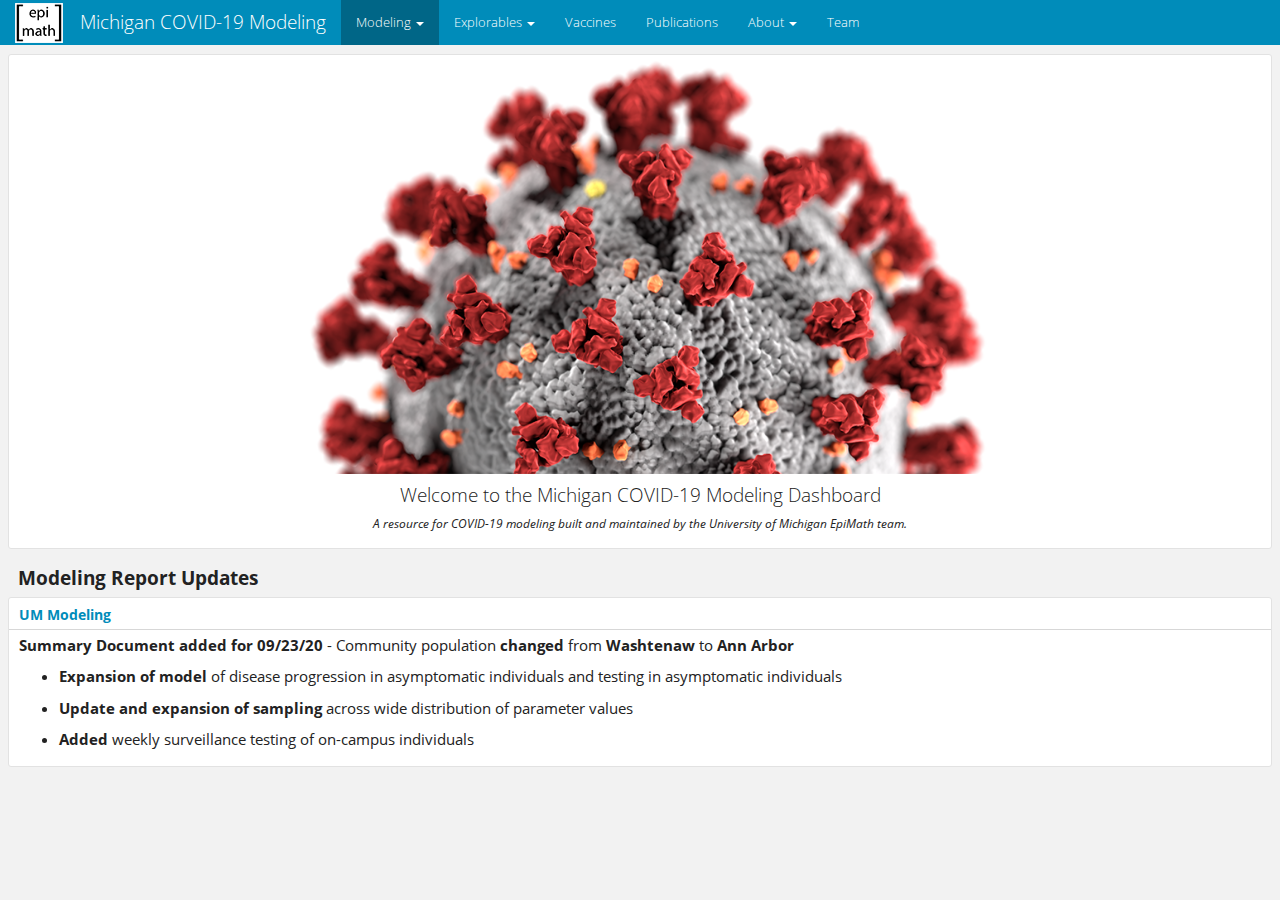
==== commit 2e16845c: "reorganize nav bar, add forecasts" ====
--- a/doc/index.html
+++ b/doc/index.html
@@ -2757,17 +2757,12 @@
 <li><p><strong>Update and expansion of sampling</strong> across wide distribution of parameter values</p></li>
 <li><p><strong>Added</strong> weekly surveillance testing of on-campus individuals</p></li>
 </ul>
-</div>
-</div>
-<div id="row-3" class="section level2">
-<h2>Row</h2>
-<div id="social-distancing-scenarios" class="section level3">
-<h3><strong><a href="#social-distancing-scenarios-1">Social Distancing Scenarios</a></strong></h3>
-<p><strong>Report added for 06/03/2020</strong></p>
-<ul>
-<li>Rampdown scenarios and Projected scenarios</li>
-<li>Social Distancing scenarios versus Social Distancing patterns</li>
-</ul>
+<!-- Row -->
+<!-- ----------------------------------------------------------------------- -->
+<!-- ### **[Social Distancing Scenarios](#social-distancing-scenarios-1)** -->
+<!-- **Report added for 06/03/2020** -->
+<!-- - Rampdown scenarios and Projected scenarios -->
+<!-- - Social Distancing scenarios versus Social Distancing patterns -->
 <!-- Row -->
 <!-- ----------------------------------------------------------------------- -->
 <!-- ### **[Stages of COVID-19](#stages-of-covid-19-1)** -->
@@ -2783,14 +2778,14 @@
 </div>
 <div id="forecasting" class="section level1" data-orientation="rows" data-navmenu="Modeling">
 <h1 data-orientation="rows" data-navmenu="Modeling">Forecasting</h1>
-<div id="row-4" class="section level2">
+<div id="row-3" class="section level2">
 <h2>Row</h2>
 <div id="about-forecasts" class="section level3">
 <h3>About Forecasts</h3>
 <p>Data is shown as circles and grey shaded regions indicate uncertainty bounds for the best fit 95% across 1000 simulations. Hover over plots to see data values and interactive menu, and scroll down to see additional plots.</p>
 </div>
 </div>
-<div id="row-5" class="section level2">
+<div id="row-4" class="section level2">
 <h2>Row</h2>
 <div id="summary" class="section level3">
 <h3>Summary</h3>
@@ -2830,7 +2825,7 @@
 <p><em>Note that the model is a work in progress and being updated as the epidemic progresses. Because we are still making improvements and including new data in the model, these results are highly preliminary and uncertain. The forecasts shown here also do not account for the ongoing changes in social distancing occurring over the coming weeks.</em></p>
 </div>
 </div>
-<div id="row-6" class="section level2">
+<div id="row-5" class="section level2">
 <h2>Row</h2>
 <div id="week-forecast-of-cumulative-covid-19-cases-in-michigan" class="section level3">
 <h3>1-Week forecast of <strong>Cumulative COVID-19 Cases</strong> in Michigan</h3>
@@ -2839,7 +2834,7 @@
 </div>
 <div class="plotdiv" style="width: inherit !important; height: 95%; !important margin: 5px; !important">
 <div id="htmlwidget-2fb3922bf1f121d5778c" style="width:100%;height:400px;" class="plotly html-widget"></div>
-<script type="application/json" data-for="htmlwidget-2fb3922bf1f121d5778c">{"x":{"data":[{"x":[1583625600000,1583712000000,1583798400000,1583884800000,1583971200000,1584057600000,1584144000000,1584230400000,1584316800000,1584403200000,1584489600000,1584576000000,1584662400000,1584748800000,1584835200000,1584921600000,1585008000000,1585094400000,1585180800000,1585267200000,1585353600000,1585440000000,1585526400000,1585612800000,1585699200000,1585785600000,1585872000000,1585958400000,1586044800000,1586131200000,1586217600000,1586304000000,1586390400000,1586476800000,1586563200000,1586649600000,1586736000000,1586822400000,1586908800000,1586995200000,1587081600000,1587168000000,1587254400000,1587340800000,1587427200000,1587513600000,1587600000000,1587686400000,1587772800000,1587859200000,1587945600000,1588032000000,1588118400000,1588204800000],"y":[2,27.9336973283335,60.00468829818,98.7815801057088,145.712163369641,202.873865162182,272.909228935987,359.059412434449,465.203249096762,595.994117355985,756.965670058026,954.616031008265,1196.50092928868,1491.25814403504,1848.54312492055,2278.85244591342,2793.1763902269,3402.44236826167,4116.75396581409,4944.41938161813,5890.89595699774,6957.7242417718,8141.64826307212,9434.20847778327,10821.8125719873,12286.4333929895,13806.8196015945,15360.0306294719,16923.0352381505,18474.1620935488,19994.2254511652,21467.2160827655,22880.6127112667,24225.3419222795,25495.5007103815,26687.93360229,27801.7462041274,28837.8197154788,29798.3560625295,30686.493923287,31505.98689494,32260.9478525838,32955.6421599599,33594.3551122356,34181.2810780621,34720.4508045138,35215.6883902547,35670.5860601291,36088.4899664117,36472.4998665467,36825.4743809085,37150.0399487411,37448.6034990246,37723.3665786546],"text":["Date: 2020-03-08 <br>Best fit: 2","Date: 2020-03-09 <br>Best fit: 28","Date: 2020-03-10 <br>Best fit: 60","Date: 2020-03-11 <br>Best fit: 99","Date: 2020-03-12 <br>Best fit: 146","Date: 2020-03-13 <br>Best fit: 203","Date: 2020-03-14 <br>Best fit: 273","Date: 2020-03-15 <br>Best fit: 359","Date: 2020-03-16 <br>Best fit: 465","Date: 2020-03-17 <br>Best fit: 596","Date: 2020-03-18 <br>Best fit: 757","Date: 2020-03-19 <br>Best fit: 955","Date: 2020-03-20 <br>Best fit: 1197","Date: 2020-03-21 <br>Best fit: 1491","Date: 2020-03-22 <br>Best fit: 1849","Date: 2020-03-23 <br>Best fit: 2279","Date: 2020-03-24 <br>Best fit: 2793","Date: 2020-03-25 <br>Best fit: 3402","Date: 2020-03-26 <br>Best fit: 4117","Date: 2020-03-27 <br>Best fit: 4944","Date: 2020-03-28 <br>Best fit: 5891","Date: 2020-03-29 <br>Best fit: 6958","Date: 2020-03-30 <br>Best fit: 8142","Date: 2020-03-31 <br>Best fit: 9434","Date: 2020-04-01 <br>Best fit: 10822","Date: 2020-04-02 <br>Best fit: 12286","Date: 2020-04-03 <br>Best fit: 13807","Date: 2020-04-04 <br>Best fit: 15360","Date: 2020-04-05 <br>Best fit: 16923","Date: 2020-04-06 <br>Best fit: 18474","Date: 2020-04-07 <br>Best fit: 19994","Date: 2020-04-08 <br>Best fit: 21467","Date: 2020-04-09 <br>Best fit: 22881","Date: 2020-04-10 <br>Best fit: 24225","Date: 2020-04-11 <br>Best fit: 25496","Date: 2020-04-12 <br>Best fit: 26688","Date: 2020-04-13 <br>Best fit: 27802","Date: 2020-04-14 <br>Best fit: 28838","Date: 2020-04-15 <br>Best fit: 29798","Date: 2020-04-16 <br>Best fit: 30686","Date: 2020-04-17 <br>Best fit: 31506","Date: 2020-04-18 <br>Best fit: 32261","Date: 2020-04-19 <br>Best fit: 32956","Date: 2020-04-20 <br>Best fit: 33594","Date: 2020-04-21 <br>Best fit: 34181","Date: 2020-04-22 <br>Best fit: 34720","Date: 2020-04-23 <br>Best fit: 35216","Date: 2020-04-24 <br>Best fit: 35671","Date: 2020-04-25 <br>Best fit: 36088","Date: 2020-04-26 <br>Best fit: 36472","Date: 2020-04-27 <br>Best fit: 36825","Date: 2020-04-28 <br>Best fit: 37150","Date: 2020-04-29 <br>Best fit: 37449","Date: 2020-04-30 <br>Best fit: 37723"],"type":"scatter","mode":"lines","line":{"width":1.88976377952756,"color":"rgba(0,0,0,1)","dash":"solid"},"hoveron":"points","name":"Best fit","legendgroup":"Best fit","showlegend":true,"xaxis":"x","yaxis":"y","hoverinfo":"text","frame":null},{"x":[1583625600000,1583712000000,1583798400000,1583884800000,1583971200000,1584057600000,1584144000000,1584230400000,1584316800000,1584403200000,1584489600000,1584576000000,1584662400000,1584748800000,1584835200000,1584921600000,1585008000000,1585094400000,1585180800000,1585267200000,1585353600000,1585440000000,1585526400000,1585612800000,1585699200000,1585785600000,1585872000000,1585958400000,1586044800000,1586131200000,1586217600000,1586304000000,1586390400000,1586476800000,1586563200000,1586649600000,1586736000000,1586822400000,1586908800000,1586995200000,1587081600000,1587168000000,1587254400000,1587340800000,1587427200000,1587513600000,1587600000000,1587686400000,1587772800000,1587859200000,1587945600000,1588032000000,1588118400000,1588204800000],"y":[2,129.555097102615,226.169455530909,312.432096424603,405.179403154348,508.760395002674,628.181284146516,769.374617691279,933.37381483713,1122.46419369936,1345.22537722035,1608.44739820309,1913.33578712002,2266.72670066296,2677.88894424189,3150.25477263817,3690.85660960528,4305.61812781838,5001.82542199052,5785.08083933439,6663.87519274633,7620.84371192897,8664.21967382826,9799.85860684624,11023.9811648089,12322.8678837354,13702.8756668607,15156.340716742,16606.9114965413,18050.8170383541,19501.9755891084,20948.7430498501,22367.6731960523,23746.7221195951,25072.5505151366,26336.7964298688,27534.7265182571,28662.7174988058,29708.4701407695,30674.2632252192,31554.7350217688,32342.3398765376,33090.9822446939,33778.451276873,34408.2420604835,34976.6026050405,35484.3890390116,35937.5080679466,36338.9257857028,36698.4542584587,37018.3968429363,37316.552733743,37578.859189718,37817.1147399099],"text":["Date: 2020-03-08 <br>Median: 2","Date: 2020-03-09 <br>Median: 130","Date: 2020-03-10 <br>Median: 226","Date: 2020-03-11 <br>Median: 312","Date: 2020-03-12 <br>Median: 405","Date: 2020-03-13 <br>Median: 509","Date: 2020-03-14 <br>Median: 628","Date: 2020-03-15 <br>Median: 769","Date: 2020-03-16 <br>Median: 933","Date: 2020-03-17 <br>Median: 1122","Date: 2020-03-18 <br>Median: 1345","Date: 2020-03-19 <br>Median: 1608","Date: 2020-03-20 <br>Median: 1913","Date: 2020-03-21 <br>Median: 2267","Date: 2020-03-22 <br>Median: 2678","Date: 2020-03-23 <br>Median: 3150","Date: 2020-03-24 <br>Median: 3691","Date: 2020-03-25 <br>Median: 4306","Date: 2020-03-26 <br>Median: 5002","Date: 2020-03-27 <br>Median: 5785","Date: 2020-03-28 <br>Median: 6664","Date: 2020-03-29 <br>Median: 7621","Date: 2020-03-30 <br>Median: 8664","Date: 2020-03-31 <br>Median: 9800","Date: 2020-04-01 <br>Median: 11024","Date: 2020-04-02 <br>Median: 12323","Date: 2020-04-03 <br>Median: 13703","Date: 2020-04-04 <br>Median: 15156","Date: 2020-04-05 <br>Median: 16607","Date: 2020-04-06 <br>Median: 18051","Date: 2020-04-07 <br>Median: 19502","Date: 2020-04-08 <br>Median: 20949","Date: 2020-04-09 <br>Median: 22368","Date: 2020-04-10 <br>Median: 23747","Date: 2020-04-11 <br>Median: 25073","Date: 2020-04-12 <br>Median: 26337","Date: 2020-04-13 <br>Median: 27535","Date: 2020-04-14 <br>Median: 28663","Date: 2020-04-15 <br>Median: 29708","Date: 2020-04-16 <br>Median: 30674","Date: 2020-04-17 <br>Median: 31555","Date: 2020-04-18 <br>Median: 32342","Date: 2020-04-19 <br>Median: 33091","Date: 2020-04-20 <br>Median: 33778","Date: 2020-04-21 <br>Median: 34408","Date: 2020-04-22 <br>Median: 34977","Date: 2020-04-23 <br>Median: 35484","Date: 2020-04-24 <br>Median: 35938","Date: 2020-04-25 <br>Median: 36339","Date: 2020-04-26 <br>Median: 36698","Date: 2020-04-27 <br>Median: 37018","Date: 2020-04-28 <br>Median: 37317","Date: 2020-04-29 <br>Median: 37579","Date: 2020-04-30 <br>Median: 37817"],"type":"scatter","mode":"lines","line":{"width":1.88976377952756,"color":"rgba(0,0,0,1)","dash":"dash"},"hoveron":"points","name":"Median","legendgroup":"Median","showlegend":true,"xaxis":"x","yaxis":"y","hoverinfo":"text","frame":null},{"x":[1583625600000,1583712000000,1583798400000,1583884800000,1583971200000,1584057600000,1584144000000,1584230400000,1584316800000,1584403200000,1584489600000,1584576000000,1584662400000,1584748800000,1584835200000,1584921600000,1585008000000,1585094400000,1585180800000,1585267200000,1585353600000,1585440000000,1585526400000,1585612800000,1585699200000,1585785600000,1585872000000,1585958400000,1586044800000,1586131200000,1586217600000,1586304000000,1586390400000,1586476800000,1586563200000,1586649600000,1586736000000,1586822400000,1586908800000,1586995200000,1587081600000,1587168000000,1587254400000,1587340800000,1587427200000,1587513600000,1587600000000,1587686400000,1587772800000,1587859200000,1587945600000,1588032000000,1588118400000,1588204800000,1588204800000,1588204800000,1588118400000,1588032000000,1587945600000,1587859200000,1587772800000,1587686400000,1587600000000,1587513600000,1587427200000,1587340800000,1587254400000,1587168000000,1587081600000,1586995200000,1586908800000,1586822400000,1586736000000,1586649600000,1586563200000,1586476800000,1586390400000,1586304000000,1586217600000,1586131200000,1586044800000,1585958400000,1585872000000,1585785600000,1585699200000,1585612800000,1585526400000,1585440000000,1585353600000,1585267200000,1585180800000,1585094400000,1585008000000,1584921600000,1584835200000,1584748800000,1584662400000,1584576000000,1584489600000,1584403200000,1584316800000,1584230400000,1584144000000,1584057600000,1583971200000,1583884800000,1583798400000,1583712000000,1583625600000,1583625600000],"y":[2,8.63247574564982,19.3057507953383,33.8304737995654,52.395148342813,74.2087123571699,102.422223141869,139.115605748502,186.972484194845,249.461090345652,331.062960326191,426.895791650151,544.290485074103,692.046115832915,877.618977217087,1109.93105253101,1399.61104204552,1759.07144981249,2202.41693787544,2745.17582946859,3348.34488544228,4058.24677945898,4892.5431311064,5862.65818675638,6977.12173187513,8240.08136794691,9649.93083846038,11198.304539977,12869.5810571041,14353.9658016317,15826.6431914154,17284.0601826567,18708.1090755536,20147.7395650985,21542.5272414206,22851.7694415262,24218.9443955155,25595.8833586382,27031.1995493013,28529.9037266499,30094.4876298999,31214.1342546862,32046.1546977067,32755.7178760628,33056.1734841117,33292.1410931688,33485.1754655886,33645.5649319855,33778.5096273569,33888.4678295896,33979.2399778107,34054.0469676633,34115.6047625359,34166.1940366702,34166.1940366702,57681.7408683326,55004.9031369585,52431.9037346521,49959.5410017766,47652.908270861,45470.9104248139,43551.8675556463,41757.5474026677,39957.8109810126,38316.2308636674,36737.1906796866,35309.548422003,34008.9207837323,32902.1251058728,31685.9080443934,30577.4037899513,29670.7038827748,28809.2897934002,27841.6634958607,26734.7589806411,25479.5192638739,24071.9606796593,22515.3719726973,20822.4333017813,19088.7927321559,17522.8174424217,16375.2621925122,15274.3187320777,14198.6330307161,13153.3340650533,12142.9914712106,11171.5287316295,10242.2021920027,9357.53813173197,8519.32931260125,7728.69764624951,7042.17036788453,6470.22315674918,5922.53056779961,5397.96093721792,4895.39079943791,4413.699084564,3951.771850211,3522.06361275357,3117.32869994957,2761.46953133056,2423.01615123577,2111.46610956726,1817.4526304086,1533.64351452213,1276.75288319881,1014.54009179592,668.930985161807,2,2],"text":["Date: 2020-03-08 <br>Min: 2 <br>Max: 2","Date: 2020-03-09 <br>Min: 9 <br>Max: 669","Date: 2020-03-10 <br>Min: 19 <br>Max: 1015","Date: 2020-03-11 <br>Min: 34 <br>Max: 1277","Date: 2020-03-12 <br>Min: 52 <br>Max: 1534","Date: 2020-03-13 <br>Min: 74 <br>Max: 1817","Date: 2020-03-14 <br>Min: 102 <br>Max: 2111","Date: 2020-03-15 <br>Min: 139 <br>Max: 2423","Date: 2020-03-16 <br>Min: 187 <br>Max: 2761","Date: 2020-03-17 <br>Min: 249 <br>Max: 3117","Date: 2020-03-18 <br>Min: 331 <br>Max: 3522","Date: 2020-03-19 <br>Min: 427 <br>Max: 3952","Date: 2020-03-20 <br>Min: 544 <br>Max: 4414","Date: 2020-03-21 <br>Min: 692 <br>Max: 4895","Date: 2020-03-22 <br>Min: 878 <br>Max: 5398","Date: 2020-03-23 <br>Min: 1110 <br>Max: 5923","Date: 2020-03-24 <br>Min: 1400 <br>Max: 6470","Date: 2020-03-25 <br>Min: 1759 <br>Max: 7042","Date: 2020-03-26 <br>Min: 2202 <br>Max: 7729","Date: 2020-03-27 <br>Min: 2745 <br>Max: 8519","Date: 2020-03-28 <br>Min: 3348 <br>Max: 9358","Date: 2020-03-29 <br>Min: 4058 <br>Max: 10242","Date: 2020-03-30 <br>Min: 4893 <br>Max: 11172","Date: 2020-03-31 <br>Min: 5863 <br>Max: 12143","Date: 2020-04-01 <br>Min: 6977 <br>Max: 13153","Date: 2020-04-02 <br>Min: 8240 <br>Max: 14199","Date: 2020-04-03 <br>Min: 9650 <br>Max: 15274","Date: 2020-04-04 <br>Min: 11198 <br>Max: 16375","Date: 2020-04-05 <br>Min: 12870 <br>Max: 17523","Date: 2020-04-06 <br>Min: 14354 <br>Max: 19089","Date: 2020-04-07 <br>Min: 15827 <br>Max: 20822","Date: 2020-04-08 <br>Min: 17284 <br>Max: 22515","Date: 2020-04-09 <br>Min: 18708 <br>Max: 24072","Date: 2020-04-10 <br>Min: 20148 <br>Max: 25480","Date: 2020-04-11 <br>Min: 21543 <br>Max: 26735","Date: 2020-04-12 <br>Min: 22852 <br>Max: 27842","Date: 2020-04-13 <br>Min: 24219 <br>Max: 28809","Date: 2020-04-14 <br>Min: 25596 <br>Max: 29671","Date: 2020-04-15 <br>Min: 27031 <br>Max: 30577","Date: 2020-04-16 <br>Min: 28530 <br>Max: 31686","Date: 2020-04-17 <br>Min: 30094 <br>Max: 32902","Date: 2020-04-18 <br>Min: 31214 <br>Max: 34009","Date: 2020-04-19 <br>Min: 32046 <br>Max: 35310","Date: 2020-04-20 <br>Min: 32756 <br>Max: 36737","Date: 2020-04-21 <br>Min: 33056 <br>Max: 38316","Date: 2020-04-22 <br>Min: 33292 <br>Max: 39958","Date: 2020-04-23 <br>Min: 33485 <br>Max: 41758","Date: 2020-04-24 <br>Min: 33646 <br>Max: 43552","Date: 2020-04-25 <br>Min: 33779 <br>Max: 45471","Date: 2020-04-26 <br>Min: 33888 <br>Max: 47653","Date: 2020-04-27 <br>Min: 33979 <br>Max: 49960","Date: 2020-04-28 <br>Min: 34054 <br>Max: 52432","Date: 2020-04-29 <br>Min: 34116 <br>Max: 55005","Date: 2020-04-30 <br>Min: 34166 <br>Max: 57682","Date: 2020-04-30 <br>Min: 34166 <br>Max: 57682","Date: 2020-04-30 <br>Min: 34166 <br>Max: 57682","Date: 2020-04-29 <br>Min: 34116 <br>Max: 55005","Date: 2020-04-28 <br>Min: 34054 <br>Max: 52432","Date: 2020-04-27 <br>Min: 33979 <br>Max: 49960","Date: 2020-04-26 <br>Min: 33888 <br>Max: 47653","Date: 2020-04-25 <br>Min: 33779 <br>Max: 45471","Date: 2020-04-24 <br>Min: 33646 <br>Max: 43552","Date: 2020-04-23 <br>Min: 33485 <br>Max: 41758","Date: 2020-04-22 <br>Min: 33292 <br>Max: 39958","Date: 2020-04-21 <br>Min: 33056 <br>Max: 38316","Date: 2020-04-20 <br>Min: 32756 <br>Max: 36737","Date: 2020-04-19 <br>Min: 32046 <br>Max: 35310","Date: 2020-04-18 <br>Min: 31214 <br>Max: 34009","Date: 2020-04-17 <br>Min: 30094 <br>Max: 32902","Date: 2020-04-16 <br>Min: 28530 <br>Max: 31686","Date: 2020-04-15 <br>Min: 27031 <br>Max: 30577","Date: 2020-04-14 <br>Min: 25596 <br>Max: 29671","Date: 2020-04-13 <br>Min: 24219 <br>Max: 28809","Date: 2020-04-12 <br>Min: 22852 <br>Max: 27842","Date: 2020-04-11 <br>Min: 21543 <br>Max: 26735","Date: 2020-04-10 <br>Min: 20148 <br>Max: 25480","Date: 2020-04-09 <br>Min: 18708 <br>Max: 24072","Date: 2020-04-08 <br>Min: 17284 <br>Max: 22515","Date: 2020-04-07 <br>Min: 15827 <br>Max: 20822","Date: 2020-04-06 <br>Min: 14354 <br>Max: 19089","Date: 2020-04-05 <br>Min: 12870 <br>Max: 17523","Date: 2020-04-04 <br>Min: 11198 <br>Max: 16375","Date: 2020-04-03 <br>Min: 9650 <br>Max: 15274","Date: 2020-04-02 <br>Min: 8240 <br>Max: 14199","Date: 2020-04-01 <br>Min: 6977 <br>Max: 13153","Date: 2020-03-31 <br>Min: 5863 <br>Max: 12143","Date: 2020-03-30 <br>Min: 4893 <br>Max: 11172","Date: 2020-03-29 <br>Min: 4058 <br>Max: 10242","Date: 2020-03-28 <br>Min: 3348 <br>Max: 9358","Date: 2020-03-27 <br>Min: 2745 <br>Max: 8519","Date: 2020-03-26 <br>Min: 2202 <br>Max: 7729","Date: 2020-03-25 <br>Min: 1759 <br>Max: 7042","Date: 2020-03-24 <br>Min: 1400 <br>Max: 6470","Date: 2020-03-23 <br>Min: 1110 <br>Max: 5923","Date: 2020-03-22 <br>Min: 878 <br>Max: 5398","Date: 2020-03-21 <br>Min: 692 <br>Max: 4895","Date: 2020-03-20 <br>Min: 544 <br>Max: 4414","Date: 2020-03-19 <br>Min: 427 <br>Max: 3952","Date: 2020-03-18 <br>Min: 331 <br>Max: 3522","Date: 2020-03-17 <br>Min: 249 <br>Max: 3117","Date: 2020-03-16 <br>Min: 187 <br>Max: 2761","Date: 2020-03-15 <br>Min: 139 <br>Max: 2423","Date: 2020-03-14 <br>Min: 102 <br>Max: 2111","Date: 2020-03-13 <br>Min: 74 <br>Max: 1817","Date: 2020-03-12 <br>Min: 52 <br>Max: 1534","Date: 2020-03-11 <br>Min: 34 <br>Max: 1277","Date: 2020-03-10 <br>Min: 19 <br>Max: 1015","Date: 2020-03-09 <br>Min: 9 <br>Max: 669","Date: 2020-03-08 <br>Min: 2 <br>Max: 2","Date: 2020-03-08 <br>Min: 2 <br>Max: 2"],"type":"scatter","mode":"lines","line":{"width":1.88976377952756,"color":"transparent","dash":"solid"},"fill":"toself","fillcolor":"rgba(51,51,51,0.3)","hoveron":"points","showlegend":false,"xaxis":"x","yaxis":"y","hoverinfo":"text","frame":null},{"x":[1583625600000,1583712000000,1583798400000,1583884800000,1583971200000,1584057600000,1584144000000,1584230400000,1584316800000,1584403200000,1584489600000,1584576000000,1584662400000,1584748800000,1584835200000,1584921600000,1585008000000,1585094400000,1585180800000,1585267200000,1585353600000,1585440000000,1585526400000,1585612800000,1585699200000,1585785600000,1585872000000,1585958400000,1586044800000,1586131200000,1586217600000,1586304000000,1586390400000,1586476800000,1586563200000,1586649600000,1586736000000,1586822400000,1586908800000,1586995200000,1587081600000,1587168000000,1587254400000,1587340800000,1587427200000,1587513600000,1587600000000,null,null,null,null,null,null,null],"y":[2,8,11,21,43,79,98,128,188,291,526,794,1151,1380,1658,2072,2677,3207,4137,5315,6057,7084,8344,9779,11142,12841,14389,15820,17267,18860,20096,21357,22648,23987,24823,25713,26916,27897,29394,30423,31430,31944,32579,33509,34581,35728,36941,null,null,null,null,null,null,null],"text":["Date: 2020-03-08 <br>Cases: 2","Date: 2020-03-09 <br>Cases: 8","Date: 2020-03-10 <br>Cases: 11","Date: 2020-03-11 <br>Cases: 21","Date: 2020-03-12 <br>Cases: 43","Date: 2020-03-13 <br>Cases: 79","Date: 2020-03-14 <br>Cases: 98","Date: 2020-03-15 <br>Cases: 128","Date: 2020-03-16 <br>Cases: 188","Date: 2020-03-17 <br>Cases: 291","Date: 2020-03-18 <br>Cases: 526","Date: 2020-03-19 <br>Cases: 794","Date: 2020-03-20 <br>Cases: 1151","Date: 2020-03-21 <br>Cases: 1380","Date: 2020-03-22 <br>Cases: 1658","Date: 2020-03-23 <br>Cases: 2072","Date: 2020-03-24 <br>Cases: 2677","Date: 2020-03-25 <br>Cases: 3207","Date: 2020-03-26 <br>Cases: 4137","Date: 2020-03-27 <br>Cases: 5315","Date: 2020-03-28 <br>Cases: 6057","Date: 2020-03-29 <br>Cases: 7084","Date: 2020-03-30 <br>Cases: 8344","Date: 2020-03-31 <br>Cases: 9779","Date: 2020-04-01 <br>Cases: 11142","Date: 2020-04-02 <br>Cases: 12841","Date: 2020-04-03 <br>Cases: 14389","Date: 2020-04-04 <br>Cases: 15820","Date: 2020-04-05 <br>Cases: 17267","Date: 2020-04-06 <br>Cases: 18860","Date: 2020-04-07 <br>Cases: 20096","Date: 2020-04-08 <br>Cases: 21357","Date: 2020-04-09 <br>Cases: 22648","Date: 2020-04-10 <br>Cases: 23987","Date: 2020-04-11 <br>Cases: 24823","Date: 2020-04-12 <br>Cases: 25713","Date: 2020-04-13 <br>Cases: 26916","Date: 2020-04-14 <br>Cases: 27897","Date: 2020-04-15 <br>Cases: 29394","Date: 2020-04-16 <br>Cases: 30423","Date: 2020-04-17 <br>Cases: 31430","Date: 2020-04-18 <br>Cases: 31944","Date: 2020-04-19 <br>Cases: 32579","Date: 2020-04-20 <br>Cases: 33509","Date: 2020-04-21 <br>Cases: 34581","Date: 2020-04-22 <br>Cases: 35728","Date: 2020-04-23 <br>Cases: 36941","Date: 2020-04-24 <br>Cases: NA","Date: 2020-04-25 <br>Cases: NA","Date: 2020-04-26 <br>Cases: NA","Date: 2020-04-27 <br>Cases: NA","Date: 2020-04-28 <br>Cases: NA","Date: 2020-04-29 <br>Cases: NA","Date: 2020-04-30 <br>Cases: NA"],"type":"scatter","mode":"markers","marker":{"autocolorscale":false,"color":"rgba(0,0,0,1)","opacity":1,"size":5.66929133858268,"symbol":"circle","line":{"width":1.88976377952756,"color":"rgba(0,0,0,1)"}},"hoveron":"points","showlegend":false,"xaxis":"x","yaxis":"y","hoverinfo":"text","frame":null}],"layout":{"margin":{"t":25.1324200913242,"r":7.30593607305936,"b":39.0867579908676,"l":54.7945205479452},"plot_bgcolor":"rgba(235,235,235,1)","paper_bgcolor":"rgba(255,255,255,1)","font":{"color":"rgba(0,0,0,1)","family":"","size":14.6118721461187},"xaxis":{"domain":[0,1],"automargin":true,"type":"date","autorange":false,"range":[1583396640000,1588433760000],"tickmode":"array","ticktext":["1584000000000","1585000000000","1586000000000","1587000000000","1588000000000"],"tickvals":[1584000000000,1585000000000,1586000000000,1587000000000,1588000000000],"categoryorder":"array","categoryarray":["1584000000000","1585000000000","1586000000000","1587000000000","1588000000000"],"nticks":null,"ticks":"outside","tickcolor":"rgba(51,51,51,1)","ticklen":3.65296803652968,"tickwidth":0.66417600664176,"showticklabels":true,"tickfont":{"color":"rgba(77,77,77,1)","family":"","size":11.689497716895},"tickangle":-0,"showline":false,"linecolor":null,"linewidth":0,"showgrid":true,"gridcolor":"rgba(255,255,255,1)","gridwidth":0.66417600664176,"zeroline":false,"anchor":"y","title":{"text":"Date","font":{"color":"rgba(0,0,0,1)","family":"","size":14.6118721461187}},"hoverformat":".2f","tickformat":"%b %d"},"yaxis":{"domain":[0,1],"automargin":true,"type":"linear","autorange":false,"range":[-2881.98704341663,60565.7279117492],"tickmode":"array","ticktext":["0","20000","40000","60000"],"tickvals":[0,20000,40000,60000],"categoryorder":"array","categoryarray":["0","20000","40000","60000"],"nticks":null,"ticks":"outside","tickcolor":"rgba(51,51,51,1)","ticklen":3.65296803652968,"tickwidth":0.66417600664176,"showticklabels":true,"tickfont":{"color":"rgba(77,77,77,1)","family":"","size":11.689497716895},"tickangle":-0,"showline":false,"linecolor":null,"linewidth":0,"showgrid":true,"gridcolor":"rgba(255,255,255,1)","gridwidth":0.66417600664176,"zeroline":false,"anchor":"x","title":{"text":"Cumulative Lab-Confirmed Cases","font":{"color":"rgba(0,0,0,1)","family":"","size":14.6118721461187}},"hoverformat":".2f"},"shapes":[{"type":"rect","fillcolor":null,"line":{"color":null,"width":0,"linetype":[]},"yref":"paper","xref":"paper","x0":0,"x1":1,"y0":0,"y1":1}],"showlegend":true,"legend":{"bgcolor":"rgba(255,255,255,1)","bordercolor":"transparent","borderwidth":1.88976377952756,"font":{"color":"rgba(0,0,0,1)","family":"","size":11.689497716895},"y":0.9,"x":0.05,"orientation":"h"},"hovermode":"closest","barmode":"relative"},"config":{"doubleClick":"reset","showSendToCloud":false},"source":"A","attrs":{"108c4be762e1":{"x":{},"y":{},"text":{},"linetype":{},"type":"scatter"},"108c440ca7e2":{"x":{},"y":{},"text":{},"linetype":{}},"108c45ae1e881":{"x":{},"ymin":{},"ymax":{},"text":{}},"108c425679bc4":{"x":{},"y":{},"text":{}}},"cur_data":"108c4be762e1","visdat":{"108c4be762e1":["function (y) ","x"],"108c440ca7e2":["function (y) ","x"],"108c45ae1e881":["function (y) ","x"],"108c425679bc4":["function (y) ","x"]},"highlight":{"on":"plotly_click","persistent":false,"dynamic":false,"selectize":false,"opacityDim":0.2,"selected":{"opacity":1},"debounce":0},"shinyEvents":["plotly_hover","plotly_click","plotly_selected","plotly_relayout","plotly_brushed","plotly_brushing","plotly_clickannotation","plotly_doubleclick","plotly_deselect","plotly_afterplot","plotly_sunburstclick"],"base_url":"https://plot.ly"},"evals":[],"jsHooks":[]}</script>
+<script type="application/json" data-for="htmlwidget-2fb3922bf1f121d5778c">{"x":{"data":[{"x":[1583625600000,1583712000000,1583798400000,1583884800000,1583971200000,1584057600000,1584144000000,1584230400000,1584316800000,1584403200000,1584489600000,1584576000000,1584662400000,1584748800000,1584835200000,1584921600000,1585008000000,1585094400000,1585180800000,1585267200000,1585353600000,1585440000000,1585526400000,1585612800000,1585699200000,1585785600000,1585872000000,1585958400000,1586044800000,1586131200000,1586217600000,1586304000000,1586390400000,1586476800000,1586563200000,1586649600000,1586736000000,1586822400000,1586908800000,1586995200000,1587081600000,1587168000000,1587254400000,1587340800000,1587427200000,1587513600000,1587600000000,1587686400000,1587772800000,1587859200000,1587945600000,1588032000000,1588118400000,1588204800000],"y":[2,27.9336973283335,60.00468829818,98.7815801057088,145.712163369641,202.873865162182,272.909228935987,359.059412434449,465.203249096762,595.994117355985,756.965670058026,954.616031008265,1196.50092928868,1491.25814403504,1848.54312492055,2278.85244591342,2793.1763902269,3402.44236826167,4116.75396581409,4944.41938161813,5890.89595699774,6957.7242417718,8141.64826307212,9434.20847778327,10821.8125719873,12286.4333929895,13806.8196015945,15360.0306294719,16923.0352381505,18474.1620935488,19994.2254511652,21467.2160827655,22880.6127112667,24225.3419222795,25495.5007103815,26687.93360229,27801.7462041274,28837.8197154788,29798.3560625295,30686.493923287,31505.98689494,32260.9478525838,32955.6421599599,33594.3551122356,34181.2810780621,34720.4508045138,35215.6883902547,35670.5860601291,36088.4899664117,36472.4998665467,36825.4743809085,37150.0399487411,37448.6034990246,37723.3665786546],"text":["Date: 2020-03-08 <br>Best fit: 2","Date: 2020-03-09 <br>Best fit: 28","Date: 2020-03-10 <br>Best fit: 60","Date: 2020-03-11 <br>Best fit: 99","Date: 2020-03-12 <br>Best fit: 146","Date: 2020-03-13 <br>Best fit: 203","Date: 2020-03-14 <br>Best fit: 273","Date: 2020-03-15 <br>Best fit: 359","Date: 2020-03-16 <br>Best fit: 465","Date: 2020-03-17 <br>Best fit: 596","Date: 2020-03-18 <br>Best fit: 757","Date: 2020-03-19 <br>Best fit: 955","Date: 2020-03-20 <br>Best fit: 1197","Date: 2020-03-21 <br>Best fit: 1491","Date: 2020-03-22 <br>Best fit: 1849","Date: 2020-03-23 <br>Best fit: 2279","Date: 2020-03-24 <br>Best fit: 2793","Date: 2020-03-25 <br>Best fit: 3402","Date: 2020-03-26 <br>Best fit: 4117","Date: 2020-03-27 <br>Best fit: 4944","Date: 2020-03-28 <br>Best fit: 5891","Date: 2020-03-29 <br>Best fit: 6958","Date: 2020-03-30 <br>Best fit: 8142","Date: 2020-03-31 <br>Best fit: 9434","Date: 2020-04-01 <br>Best fit: 10822","Date: 2020-04-02 <br>Best fit: 12286","Date: 2020-04-03 <br>Best fit: 13807","Date: 2020-04-04 <br>Best fit: 15360","Date: 2020-04-05 <br>Best fit: 16923","Date: 2020-04-06 <br>Best fit: 18474","Date: 2020-04-07 <br>Best fit: 19994","Date: 2020-04-08 <br>Best fit: 21467","Date: 2020-04-09 <br>Best fit: 22881","Date: 2020-04-10 <br>Best fit: 24225","Date: 2020-04-11 <br>Best fit: 25496","Date: 2020-04-12 <br>Best fit: 26688","Date: 2020-04-13 <br>Best fit: 27802","Date: 2020-04-14 <br>Best fit: 28838","Date: 2020-04-15 <br>Best fit: 29798","Date: 2020-04-16 <br>Best fit: 30686","Date: 2020-04-17 <br>Best fit: 31506","Date: 2020-04-18 <br>Best fit: 32261","Date: 2020-04-19 <br>Best fit: 32956","Date: 2020-04-20 <br>Best fit: 33594","Date: 2020-04-21 <br>Best fit: 34181","Date: 2020-04-22 <br>Best fit: 34720","Date: 2020-04-23 <br>Best fit: 35216","Date: 2020-04-24 <br>Best fit: 35671","Date: 2020-04-25 <br>Best fit: 36088","Date: 2020-04-26 <br>Best fit: 36472","Date: 2020-04-27 <br>Best fit: 36825","Date: 2020-04-28 <br>Best fit: 37150","Date: 2020-04-29 <br>Best fit: 37449","Date: 2020-04-30 <br>Best fit: 37723"],"type":"scatter","mode":"lines","line":{"width":1.88976377952756,"color":"rgba(0,0,0,1)","dash":"solid"},"hoveron":"points","name":"Best fit","legendgroup":"Best fit","showlegend":true,"xaxis":"x","yaxis":"y","hoverinfo":"text","frame":null},{"x":[1583625600000,1583712000000,1583798400000,1583884800000,1583971200000,1584057600000,1584144000000,1584230400000,1584316800000,1584403200000,1584489600000,1584576000000,1584662400000,1584748800000,1584835200000,1584921600000,1585008000000,1585094400000,1585180800000,1585267200000,1585353600000,1585440000000,1585526400000,1585612800000,1585699200000,1585785600000,1585872000000,1585958400000,1586044800000,1586131200000,1586217600000,1586304000000,1586390400000,1586476800000,1586563200000,1586649600000,1586736000000,1586822400000,1586908800000,1586995200000,1587081600000,1587168000000,1587254400000,1587340800000,1587427200000,1587513600000,1587600000000,1587686400000,1587772800000,1587859200000,1587945600000,1588032000000,1588118400000,1588204800000],"y":[2,129.555097102615,226.169455530909,312.432096424603,405.179403154348,508.760395002674,628.181284146516,769.374617691279,933.37381483713,1122.46419369936,1345.22537722035,1608.44739820309,1913.33578712002,2266.72670066296,2677.88894424189,3150.25477263817,3690.85660960528,4305.61812781838,5001.82542199052,5785.08083933439,6663.87519274633,7620.84371192897,8664.21967382826,9799.85860684624,11023.9811648089,12322.8678837354,13702.8756668607,15156.340716742,16606.9114965413,18050.8170383541,19501.9755891084,20948.7430498501,22367.6731960523,23746.7221195951,25072.5505151366,26336.7964298688,27534.7265182571,28662.7174988058,29708.4701407695,30674.2632252192,31554.7350217688,32342.3398765376,33090.9822446939,33778.451276873,34408.2420604835,34976.6026050405,35484.3890390116,35937.5080679466,36338.9257857028,36698.4542584587,37018.3968429363,37316.552733743,37578.859189718,37817.1147399099],"text":["Date: 2020-03-08 <br>Median: 2","Date: 2020-03-09 <br>Median: 130","Date: 2020-03-10 <br>Median: 226","Date: 2020-03-11 <br>Median: 312","Date: 2020-03-12 <br>Median: 405","Date: 2020-03-13 <br>Median: 509","Date: 2020-03-14 <br>Median: 628","Date: 2020-03-15 <br>Median: 769","Date: 2020-03-16 <br>Median: 933","Date: 2020-03-17 <br>Median: 1122","Date: 2020-03-18 <br>Median: 1345","Date: 2020-03-19 <br>Median: 1608","Date: 2020-03-20 <br>Median: 1913","Date: 2020-03-21 <br>Median: 2267","Date: 2020-03-22 <br>Median: 2678","Date: 2020-03-23 <br>Median: 3150","Date: 2020-03-24 <br>Median: 3691","Date: 2020-03-25 <br>Median: 4306","Date: 2020-03-26 <br>Median: 5002","Date: 2020-03-27 <br>Median: 5785","Date: 2020-03-28 <br>Median: 6664","Date: 2020-03-29 <br>Median: 7621","Date: 2020-03-30 <br>Median: 8664","Date: 2020-03-31 <br>Median: 9800","Date: 2020-04-01 <br>Median: 11024","Date: 2020-04-02 <br>Median: 12323","Date: 2020-04-03 <br>Median: 13703","Date: 2020-04-04 <br>Median: 15156","Date: 2020-04-05 <br>Median: 16607","Date: 2020-04-06 <br>Median: 18051","Date: 2020-04-07 <br>Median: 19502","Date: 2020-04-08 <br>Median: 20949","Date: 2020-04-09 <br>Median: 22368","Date: 2020-04-10 <br>Median: 23747","Date: 2020-04-11 <br>Median: 25073","Date: 2020-04-12 <br>Median: 26337","Date: 2020-04-13 <br>Median: 27535","Date: 2020-04-14 <br>Median: 28663","Date: 2020-04-15 <br>Median: 29708","Date: 2020-04-16 <br>Median: 30674","Date: 2020-04-17 <br>Median: 31555","Date: 2020-04-18 <br>Median: 32342","Date: 2020-04-19 <br>Median: 33091","Date: 2020-04-20 <br>Median: 33778","Date: 2020-04-21 <br>Median: 34408","Date: 2020-04-22 <br>Median: 34977","Date: 2020-04-23 <br>Median: 35484","Date: 2020-04-24 <br>Median: 35938","Date: 2020-04-25 <br>Median: 36339","Date: 2020-04-26 <br>Median: 36698","Date: 2020-04-27 <br>Median: 37018","Date: 2020-04-28 <br>Median: 37317","Date: 2020-04-29 <br>Median: 37579","Date: 2020-04-30 <br>Median: 37817"],"type":"scatter","mode":"lines","line":{"width":1.88976377952756,"color":"rgba(0,0,0,1)","dash":"dash"},"hoveron":"points","name":"Median","legendgroup":"Median","showlegend":true,"xaxis":"x","yaxis":"y","hoverinfo":"text","frame":null},{"x":[1583625600000,1583712000000,1583798400000,1583884800000,1583971200000,1584057600000,1584144000000,1584230400000,1584316800000,1584403200000,1584489600000,1584576000000,1584662400000,1584748800000,1584835200000,1584921600000,1585008000000,1585094400000,1585180800000,1585267200000,1585353600000,1585440000000,1585526400000,1585612800000,1585699200000,1585785600000,1585872000000,1585958400000,1586044800000,1586131200000,1586217600000,1586304000000,1586390400000,1586476800000,1586563200000,1586649600000,1586736000000,1586822400000,1586908800000,1586995200000,1587081600000,1587168000000,1587254400000,1587340800000,1587427200000,1587513600000,1587600000000,1587686400000,1587772800000,1587859200000,1587945600000,1588032000000,1588118400000,1588204800000,1588204800000,1588204800000,1588118400000,1588032000000,1587945600000,1587859200000,1587772800000,1587686400000,1587600000000,1587513600000,1587427200000,1587340800000,1587254400000,1587168000000,1587081600000,1586995200000,1586908800000,1586822400000,1586736000000,1586649600000,1586563200000,1586476800000,1586390400000,1586304000000,1586217600000,1586131200000,1586044800000,1585958400000,1585872000000,1585785600000,1585699200000,1585612800000,1585526400000,1585440000000,1585353600000,1585267200000,1585180800000,1585094400000,1585008000000,1584921600000,1584835200000,1584748800000,1584662400000,1584576000000,1584489600000,1584403200000,1584316800000,1584230400000,1584144000000,1584057600000,1583971200000,1583884800000,1583798400000,1583712000000,1583625600000,1583625600000],"y":[2,8.63247574564982,19.3057507953383,33.8304737995654,52.395148342813,74.2087123571699,102.422223141869,139.115605748502,186.972484194845,249.461090345652,331.062960326191,426.895791650151,544.290485074103,692.046115832915,877.618977217087,1109.93105253101,1399.61104204552,1759.07144981249,2202.41693787544,2745.17582946859,3348.34488544228,4058.24677945898,4892.5431311064,5862.65818675638,6977.12173187513,8240.08136794691,9649.93083846038,11198.304539977,12869.5810571041,14353.9658016317,15826.6431914154,17284.0601826567,18708.1090755536,20147.7395650985,21542.5272414206,22851.7694415262,24218.9443955155,25595.8833586382,27031.1995493013,28529.9037266499,30094.4876298999,31214.1342546862,32046.1546977067,32755.7178760628,33056.1734841117,33292.1410931688,33485.1754655886,33645.5649319855,33778.5096273569,33888.4678295896,33979.2399778107,34054.0469676633,34115.6047625359,34166.1940366702,34166.1940366702,57681.7408683326,55004.9031369585,52431.9037346521,49959.5410017766,47652.908270861,45470.9104248139,43551.8675556463,41757.5474026677,39957.8109810126,38316.2308636674,36737.1906796866,35309.548422003,34008.9207837323,32902.1251058728,31685.9080443934,30577.4037899513,29670.7038827748,28809.2897934002,27841.6634958607,26734.7589806411,25479.5192638739,24071.9606796593,22515.3719726973,20822.4333017813,19088.7927321559,17522.8174424217,16375.2621925122,15274.3187320777,14198.6330307161,13153.3340650533,12142.9914712106,11171.5287316295,10242.2021920027,9357.53813173197,8519.32931260125,7728.69764624951,7042.17036788453,6470.22315674918,5922.53056779961,5397.96093721792,4895.39079943791,4413.699084564,3951.771850211,3522.06361275357,3117.32869994957,2761.46953133056,2423.01615123577,2111.46610956726,1817.4526304086,1533.64351452213,1276.75288319881,1014.54009179592,668.930985161807,2,2],"text":["Date: 2020-03-08 <br>Min: 2 <br>Max: 2","Date: 2020-03-09 <br>Min: 9 <br>Max: 669","Date: 2020-03-10 <br>Min: 19 <br>Max: 1015","Date: 2020-03-11 <br>Min: 34 <br>Max: 1277","Date: 2020-03-12 <br>Min: 52 <br>Max: 1534","Date: 2020-03-13 <br>Min: 74 <br>Max: 1817","Date: 2020-03-14 <br>Min: 102 <br>Max: 2111","Date: 2020-03-15 <br>Min: 139 <br>Max: 2423","Date: 2020-03-16 <br>Min: 187 <br>Max: 2761","Date: 2020-03-17 <br>Min: 249 <br>Max: 3117","Date: 2020-03-18 <br>Min: 331 <br>Max: 3522","Date: 2020-03-19 <br>Min: 427 <br>Max: 3952","Date: 2020-03-20 <br>Min: 544 <br>Max: 4414","Date: 2020-03-21 <br>Min: 692 <br>Max: 4895","Date: 2020-03-22 <br>Min: 878 <br>Max: 5398","Date: 2020-03-23 <br>Min: 1110 <br>Max: 5923","Date: 2020-03-24 <br>Min: 1400 <br>Max: 6470","Date: 2020-03-25 <br>Min: 1759 <br>Max: 7042","Date: 2020-03-26 <br>Min: 2202 <br>Max: 7729","Date: 2020-03-27 <br>Min: 2745 <br>Max: 8519","Date: 2020-03-28 <br>Min: 3348 <br>Max: 9358","Date: 2020-03-29 <br>Min: 4058 <br>Max: 10242","Date: 2020-03-30 <br>Min: 4893 <br>Max: 11172","Date: 2020-03-31 <br>Min: 5863 <br>Max: 12143","Date: 2020-04-01 <br>Min: 6977 <br>Max: 13153","Date: 2020-04-02 <br>Min: 8240 <br>Max: 14199","Date: 2020-04-03 <br>Min: 9650 <br>Max: 15274","Date: 2020-04-04 <br>Min: 11198 <br>Max: 16375","Date: 2020-04-05 <br>Min: 12870 <br>Max: 17523","Date: 2020-04-06 <br>Min: 14354 <br>Max: 19089","Date: 2020-04-07 <br>Min: 15827 <br>Max: 20822","Date: 2020-04-08 <br>Min: 17284 <br>Max: 22515","Date: 2020-04-09 <br>Min: 18708 <br>Max: 24072","Date: 2020-04-10 <br>Min: 20148 <br>Max: 25480","Date: 2020-04-11 <br>Min: 21543 <br>Max: 26735","Date: 2020-04-12 <br>Min: 22852 <br>Max: 27842","Date: 2020-04-13 <br>Min: 24219 <br>Max: 28809","Date: 2020-04-14 <br>Min: 25596 <br>Max: 29671","Date: 2020-04-15 <br>Min: 27031 <br>Max: 30577","Date: 2020-04-16 <br>Min: 28530 <br>Max: 31686","Date: 2020-04-17 <br>Min: 30094 <br>Max: 32902","Date: 2020-04-18 <br>Min: 31214 <br>Max: 34009","Date: 2020-04-19 <br>Min: 32046 <br>Max: 35310","Date: 2020-04-20 <br>Min: 32756 <br>Max: 36737","Date: 2020-04-21 <br>Min: 33056 <br>Max: 38316","Date: 2020-04-22 <br>Min: 33292 <br>Max: 39958","Date: 2020-04-23 <br>Min: 33485 <br>Max: 41758","Date: 2020-04-24 <br>Min: 33646 <br>Max: 43552","Date: 2020-04-25 <br>Min: 33779 <br>Max: 45471","Date: 2020-04-26 <br>Min: 33888 <br>Max: 47653","Date: 2020-04-27 <br>Min: 33979 <br>Max: 49960","Date: 2020-04-28 <br>Min: 34054 <br>Max: 52432","Date: 2020-04-29 <br>Min: 34116 <br>Max: 55005","Date: 2020-04-30 <br>Min: 34166 <br>Max: 57682","Date: 2020-04-30 <br>Min: 34166 <br>Max: 57682","Date: 2020-04-30 <br>Min: 34166 <br>Max: 57682","Date: 2020-04-29 <br>Min: 34116 <br>Max: 55005","Date: 2020-04-28 <br>Min: 34054 <br>Max: 52432","Date: 2020-04-27 <br>Min: 33979 <br>Max: 49960","Date: 2020-04-26 <br>Min: 33888 <br>Max: 47653","Date: 2020-04-25 <br>Min: 33779 <br>Max: 45471","Date: 2020-04-24 <br>Min: 33646 <br>Max: 43552","Date: 2020-04-23 <br>Min: 33485 <br>Max: 41758","Date: 2020-04-22 <br>Min: 33292 <br>Max: 39958","Date: 2020-04-21 <br>Min: 33056 <br>Max: 38316","Date: 2020-04-20 <br>Min: 32756 <br>Max: 36737","Date: 2020-04-19 <br>Min: 32046 <br>Max: 35310","Date: 2020-04-18 <br>Min: 31214 <br>Max: 34009","Date: 2020-04-17 <br>Min: 30094 <br>Max: 32902","Date: 2020-04-16 <br>Min: 28530 <br>Max: 31686","Date: 2020-04-15 <br>Min: 27031 <br>Max: 30577","Date: 2020-04-14 <br>Min: 25596 <br>Max: 29671","Date: 2020-04-13 <br>Min: 24219 <br>Max: 28809","Date: 2020-04-12 <br>Min: 22852 <br>Max: 27842","Date: 2020-04-11 <br>Min: 21543 <br>Max: 26735","Date: 2020-04-10 <br>Min: 20148 <br>Max: 25480","Date: 2020-04-09 <br>Min: 18708 <br>Max: 24072","Date: 2020-04-08 <br>Min: 17284 <br>Max: 22515","Date: 2020-04-07 <br>Min: 15827 <br>Max: 20822","Date: 2020-04-06 <br>Min: 14354 <br>Max: 19089","Date: 2020-04-05 <br>Min: 12870 <br>Max: 17523","Date: 2020-04-04 <br>Min: 11198 <br>Max: 16375","Date: 2020-04-03 <br>Min: 9650 <br>Max: 15274","Date: 2020-04-02 <br>Min: 8240 <br>Max: 14199","Date: 2020-04-01 <br>Min: 6977 <br>Max: 13153","Date: 2020-03-31 <br>Min: 5863 <br>Max: 12143","Date: 2020-03-30 <br>Min: 4893 <br>Max: 11172","Date: 2020-03-29 <br>Min: 4058 <br>Max: 10242","Date: 2020-03-28 <br>Min: 3348 <br>Max: 9358","Date: 2020-03-27 <br>Min: 2745 <br>Max: 8519","Date: 2020-03-26 <br>Min: 2202 <br>Max: 7729","Date: 2020-03-25 <br>Min: 1759 <br>Max: 7042","Date: 2020-03-24 <br>Min: 1400 <br>Max: 6470","Date: 2020-03-23 <br>Min: 1110 <br>Max: 5923","Date: 2020-03-22 <br>Min: 878 <br>Max: 5398","Date: 2020-03-21 <br>Min: 692 <br>Max: 4895","Date: 2020-03-20 <br>Min: 544 <br>Max: 4414","Date: 2020-03-19 <br>Min: 427 <br>Max: 3952","Date: 2020-03-18 <br>Min: 331 <br>Max: 3522","Date: 2020-03-17 <br>Min: 249 <br>Max: 3117","Date: 2020-03-16 <br>Min: 187 <br>Max: 2761","Date: 2020-03-15 <br>Min: 139 <br>Max: 2423","Date: 2020-03-14 <br>Min: 102 <br>Max: 2111","Date: 2020-03-13 <br>Min: 74 <br>Max: 1817","Date: 2020-03-12 <br>Min: 52 <br>Max: 1534","Date: 2020-03-11 <br>Min: 34 <br>Max: 1277","Date: 2020-03-10 <br>Min: 19 <br>Max: 1015","Date: 2020-03-09 <br>Min: 9 <br>Max: 669","Date: 2020-03-08 <br>Min: 2 <br>Max: 2","Date: 2020-03-08 <br>Min: 2 <br>Max: 2"],"type":"scatter","mode":"lines","line":{"width":1.88976377952756,"color":"transparent","dash":"solid"},"fill":"toself","fillcolor":"rgba(51,51,51,0.3)","hoveron":"points","showlegend":false,"xaxis":"x","yaxis":"y","hoverinfo":"text","frame":null},{"x":[1583625600000,1583712000000,1583798400000,1583884800000,1583971200000,1584057600000,1584144000000,1584230400000,1584316800000,1584403200000,1584489600000,1584576000000,1584662400000,1584748800000,1584835200000,1584921600000,1585008000000,1585094400000,1585180800000,1585267200000,1585353600000,1585440000000,1585526400000,1585612800000,1585699200000,1585785600000,1585872000000,1585958400000,1586044800000,1586131200000,1586217600000,1586304000000,1586390400000,1586476800000,1586563200000,1586649600000,1586736000000,1586822400000,1586908800000,1586995200000,1587081600000,1587168000000,1587254400000,1587340800000,1587427200000,1587513600000,1587600000000,null,null,null,null,null,null,null],"y":[2,8,11,21,43,79,98,128,188,291,526,794,1151,1380,1658,2072,2677,3207,4137,5315,6057,7084,8344,9779,11142,12841,14389,15820,17267,18860,20096,21357,22648,23987,24823,25713,26916,27897,29394,30423,31430,31944,32579,33509,34581,35728,36941,null,null,null,null,null,null,null],"text":["Date: 2020-03-08 <br>Cases: 2","Date: 2020-03-09 <br>Cases: 8","Date: 2020-03-10 <br>Cases: 11","Date: 2020-03-11 <br>Cases: 21","Date: 2020-03-12 <br>Cases: 43","Date: 2020-03-13 <br>Cases: 79","Date: 2020-03-14 <br>Cases: 98","Date: 2020-03-15 <br>Cases: 128","Date: 2020-03-16 <br>Cases: 188","Date: 2020-03-17 <br>Cases: 291","Date: 2020-03-18 <br>Cases: 526","Date: 2020-03-19 <br>Cases: 794","Date: 2020-03-20 <br>Cases: 1151","Date: 2020-03-21 <br>Cases: 1380","Date: 2020-03-22 <br>Cases: 1658","Date: 2020-03-23 <br>Cases: 2072","Date: 2020-03-24 <br>Cases: 2677","Date: 2020-03-25 <br>Cases: 3207","Date: 2020-03-26 <br>Cases: 4137","Date: 2020-03-27 <br>Cases: 5315","Date: 2020-03-28 <br>Cases: 6057","Date: 2020-03-29 <br>Cases: 7084","Date: 2020-03-30 <br>Cases: 8344","Date: 2020-03-31 <br>Cases: 9779","Date: 2020-04-01 <br>Cases: 11142","Date: 2020-04-02 <br>Cases: 12841","Date: 2020-04-03 <br>Cases: 14389","Date: 2020-04-04 <br>Cases: 15820","Date: 2020-04-05 <br>Cases: 17267","Date: 2020-04-06 <br>Cases: 18860","Date: 2020-04-07 <br>Cases: 20096","Date: 2020-04-08 <br>Cases: 21357","Date: 2020-04-09 <br>Cases: 22648","Date: 2020-04-10 <br>Cases: 23987","Date: 2020-04-11 <br>Cases: 24823","Date: 2020-04-12 <br>Cases: 25713","Date: 2020-04-13 <br>Cases: 26916","Date: 2020-04-14 <br>Cases: 27897","Date: 2020-04-15 <br>Cases: 29394","Date: 2020-04-16 <br>Cases: 30423","Date: 2020-04-17 <br>Cases: 31430","Date: 2020-04-18 <br>Cases: 31944","Date: 2020-04-19 <br>Cases: 32579","Date: 2020-04-20 <br>Cases: 33509","Date: 2020-04-21 <br>Cases: 34581","Date: 2020-04-22 <br>Cases: 35728","Date: 2020-04-23 <br>Cases: 36941","Date: 2020-04-24 <br>Cases: NA","Date: 2020-04-25 <br>Cases: NA","Date: 2020-04-26 <br>Cases: NA","Date: 2020-04-27 <br>Cases: NA","Date: 2020-04-28 <br>Cases: NA","Date: 2020-04-29 <br>Cases: NA","Date: 2020-04-30 <br>Cases: NA"],"type":"scatter","mode":"markers","marker":{"autocolorscale":false,"color":"rgba(0,0,0,1)","opacity":1,"size":5.66929133858268,"symbol":"circle","line":{"width":1.88976377952756,"color":"rgba(0,0,0,1)"}},"hoveron":"points","showlegend":false,"xaxis":"x","yaxis":"y","hoverinfo":"text","frame":null}],"layout":{"margin":{"t":25.1324200913242,"r":7.30593607305936,"b":39.0867579908676,"l":54.7945205479452},"plot_bgcolor":"rgba(235,235,235,1)","paper_bgcolor":"rgba(255,255,255,1)","font":{"color":"rgba(0,0,0,1)","family":"","size":14.6118721461187},"xaxis":{"domain":[0,1],"automargin":true,"type":"date","autorange":false,"range":[1583396640000,1588433760000],"tickmode":"array","ticktext":["1584000000000","1585000000000","1586000000000","1587000000000","1588000000000"],"tickvals":[1584000000000,1585000000000,1586000000000,1587000000000,1588000000000],"categoryorder":"array","categoryarray":["1584000000000","1585000000000","1586000000000","1587000000000","1588000000000"],"nticks":null,"ticks":"outside","tickcolor":"rgba(51,51,51,1)","ticklen":3.65296803652968,"tickwidth":0.66417600664176,"showticklabels":true,"tickfont":{"color":"rgba(77,77,77,1)","family":"","size":11.689497716895},"tickangle":-0,"showline":false,"linecolor":null,"linewidth":0,"showgrid":true,"gridcolor":"rgba(255,255,255,1)","gridwidth":0.66417600664176,"zeroline":false,"anchor":"y","title":{"text":"Date","font":{"color":"rgba(0,0,0,1)","family":"","size":14.6118721461187}},"hoverformat":".2f","tickformat":"%b %d"},"yaxis":{"domain":[0,1],"automargin":true,"type":"linear","autorange":false,"range":[-2881.98704341663,60565.7279117492],"tickmode":"array","ticktext":["0","20000","40000","60000"],"tickvals":[0,20000,40000,60000],"categoryorder":"array","categoryarray":["0","20000","40000","60000"],"nticks":null,"ticks":"outside","tickcolor":"rgba(51,51,51,1)","ticklen":3.65296803652968,"tickwidth":0.66417600664176,"showticklabels":true,"tickfont":{"color":"rgba(77,77,77,1)","family":"","size":11.689497716895},"tickangle":-0,"showline":false,"linecolor":null,"linewidth":0,"showgrid":true,"gridcolor":"rgba(255,255,255,1)","gridwidth":0.66417600664176,"zeroline":false,"anchor":"x","title":{"text":"Cumulative Lab-Confirmed Cases","font":{"color":"rgba(0,0,0,1)","family":"","size":14.6118721461187}},"hoverformat":".2f"},"shapes":[{"type":"rect","fillcolor":null,"line":{"color":null,"width":0,"linetype":[]},"yref":"paper","xref":"paper","x0":0,"x1":1,"y0":0,"y1":1}],"showlegend":true,"legend":{"bgcolor":"rgba(255,255,255,1)","bordercolor":"transparent","borderwidth":1.88976377952756,"font":{"color":"rgba(0,0,0,1)","family":"","size":11.689497716895},"y":0.9,"x":0.05,"orientation":"h"},"hovermode":"closest","barmode":"relative"},"config":{"doubleClick":"reset","showSendToCloud":false},"source":"A","attrs":{"10c252536a801":{"x":{},"y":{},"text":{},"linetype":{},"type":"scatter"},"10c25274fecbd":{"x":{},"y":{},"text":{},"linetype":{}},"10c25703f8074":{"x":{},"ymin":{},"ymax":{},"text":{}},"10c25590a793e":{"x":{},"y":{},"text":{}}},"cur_data":"10c252536a801","visdat":{"10c252536a801":["function (y) ","x"],"10c25274fecbd":["function (y) ","x"],"10c25703f8074":["function (y) ","x"],"10c25590a793e":["function (y) ","x"]},"highlight":{"on":"plotly_click","persistent":false,"dynamic":false,"selectize":false,"opacityDim":0.2,"selected":{"opacity":1},"debounce":0},"shinyEvents":["plotly_hover","plotly_click","plotly_selected","plotly_relayout","plotly_brushed","plotly_brushing","plotly_clickannotation","plotly_doubleclick","plotly_deselect","plotly_afterplot","plotly_sunburstclick"],"base_url":"https://plot.ly"},"evals":[],"jsHooks":[]}</script>
 </div>
 </div>
 <div id="week-forecast-of-cumulative-covid-19-cases-in-michigan-1" class="section level3">
@@ -2849,11 +2844,11 @@
 </div>
 <div class="plotdiv" style="width: inherit !important; height: 95%; !important margin: 5px; !important">
 <div id="htmlwidget-8d3dc22e67daf9397113" style="width:100%;height:400px;" class="plotly html-widget"></div>
-<script type="application/json" data-for="htmlwidget-8d3dc22e67daf9397113">{"x":{"data":[{"x":[1583625600000,1583712000000,1583798400000,1583884800000,1583971200000,1584057600000,1584144000000,1584230400000,1584316800000,1584403200000,1584489600000,1584576000000,1584662400000,1584748800000,1584835200000,1584921600000,1585008000000,1585094400000,1585180800000,1585267200000,1585353600000,1585440000000,1585526400000,1585612800000,1585699200000,1585785600000,1585872000000,1585958400000,1586044800000,1586131200000,1586217600000,1586304000000,1586390400000,1586476800000,1586563200000,1586649600000,1586736000000,1586822400000,1586908800000,1586995200000,1587081600000,1587168000000,1587254400000,1587340800000,1587427200000,1587513600000,1587600000000,1587686400000,1587772800000,1587859200000,1587945600000,1588032000000,1588118400000,1588204800000,1588291200000,1588377600000,1588464000000,1588550400000,1588636800000,1588723200000,1588809600000,1588896000000,1588982400000,1589068800000,1589155200000,1589241600000,1589328000000,1589414400000],"y":[2,27.9336973283335,60.00468829818,98.7815801057088,145.712163369641,202.873865162182,272.909228935987,359.059412434449,465.203249096762,595.994117355985,756.965670058026,954.616031008265,1196.50092928868,1491.25814403504,1848.54312492055,2278.85244591342,2793.1763902269,3402.44236826167,4116.75396581409,4944.41938161813,5890.89595699774,6957.7242417718,8141.64826307212,9434.20847778327,10821.8125719873,12286.4333929895,13806.8196015945,15360.0306294719,16923.0352381505,18474.1620935488,19994.2254511652,21467.2160827655,22880.6127112667,24225.3419222795,25495.5007103815,26687.93360229,27801.7462041274,28837.8197154788,29798.3560625295,30686.493923287,31505.98689494,32260.9478525838,32955.6421599599,33594.3551122356,34181.2810780621,34720.4508045138,35215.6883902547,35670.5860601291,36088.4899664117,36472.4998665467,36825.4743809085,37150.0399487411,37448.6034990246,37723.3665786546,37976.3399607509,38209.3584308331,38424.0952031614,38622.0756449689,38804.6902217886,38973.2065607138,39128.7805851763,39272.4664689605,39405.2267787337,39527.9404075976,39641.4101081773,39746.3698228068,39843.4909854369,39933.3882695207],"text":["Date: 2020-03-08 <br>Best fit: 2","Date: 2020-03-09 <br>Best fit: 28","Date: 2020-03-10 <br>Best fit: 60","Date: 2020-03-11 <br>Best fit: 99","Date: 2020-03-12 <br>Best fit: 146","Date: 2020-03-13 <br>Best fit: 203","Date: 2020-03-14 <br>Best fit: 273","Date: 2020-03-15 <br>Best fit: 359","Date: 2020-03-16 <br>Best fit: 465","Date: 2020-03-17 <br>Best fit: 596","Date: 2020-03-18 <br>Best fit: 757","Date: 2020-03-19 <br>Best fit: 955","Date: 2020-03-20 <br>Best fit: 1197","Date: 2020-03-21 <br>Best fit: 1491","Date: 2020-03-22 <br>Best fit: 1849","Date: 2020-03-23 <br>Best fit: 2279","Date: 2020-03-24 <br>Best fit: 2793","Date: 2020-03-25 <br>Best fit: 3402","Date: 2020-03-26 <br>Best fit: 4117","Date: 2020-03-27 <br>Best fit: 4944","Date: 2020-03-28 <br>Best fit: 5891","Date: 2020-03-29 <br>Best fit: 6958","Date: 2020-03-30 <br>Best fit: 8142","Date: 2020-03-31 <br>Best fit: 9434","Date: 2020-04-01 <br>Best fit: 10822","Date: 2020-04-02 <br>Best fit: 12286","Date: 2020-04-03 <br>Best fit: 13807","Date: 2020-04-04 <br>Best fit: 15360","Date: 2020-04-05 <br>Best fit: 16923","Date: 2020-04-06 <br>Best fit: 18474","Date: 2020-04-07 <br>Best fit: 19994","Date: 2020-04-08 <br>Best fit: 21467","Date: 2020-04-09 <br>Best fit: 22881","Date: 2020-04-10 <br>Best fit: 24225","Date: 2020-04-11 <br>Best fit: 25496","Date: 2020-04-12 <br>Best fit: 26688","Date: 2020-04-13 <br>Best fit: 27802","Date: 2020-04-14 <br>Best fit: 28838","Date: 2020-04-15 <br>Best fit: 29798","Date: 2020-04-16 <br>Best fit: 30686","Date: 2020-04-17 <br>Best fit: 31506","Date: 2020-04-18 <br>Best fit: 32261","Date: 2020-04-19 <br>Best fit: 32956","Date: 2020-04-20 <br>Best fit: 33594","Date: 2020-04-21 <br>Best fit: 34181","Date: 2020-04-22 <br>Best fit: 34720","Date: 2020-04-23 <br>Best fit: 35216","Date: 2020-04-24 <br>Best fit: 35671","Date: 2020-04-25 <br>Best fit: 36088","Date: 2020-04-26 <br>Best fit: 36472","Date: 2020-04-27 <br>Best fit: 36825","Date: 2020-04-28 <br>Best fit: 37150","Date: 2020-04-29 <br>Best fit: 37449","Date: 2020-04-30 <br>Best fit: 37723","Date: 2020-05-01 <br>Best fit: 37976","Date: 2020-05-02 <br>Best fit: 38209","Date: 2020-05-03 <br>Best fit: 38424","Date: 2020-05-04 <br>Best fit: 38622","Date: 2020-05-05 <br>Best fit: 38805","Date: 2020-05-06 <br>Best fit: 38973","Date: 2020-05-07 <br>Best fit: 39129","Date: 2020-05-08 <br>Best fit: 39272","Date: 2020-05-09 <br>Best fit: 39405","Date: 2020-05-10 <br>Best fit: 39528","Date: 2020-05-11 <br>Best fit: 39641","Date: 2020-05-12 <br>Best fit: 39746","Date: 2020-05-13 <br>Best fit: 39843","Date: 2020-05-14 <br>Best fit: 39933"],"type":"scatter","mode":"lines","line":{"width":1.88976377952756,"color":"rgba(0,0,0,1)","dash":"solid"},"hoveron":"points","name":"Best fit","legendgroup":"Best fit","showlegend":true,"xaxis":"x","yaxis":"y","hoverinfo":"text","frame":null},{"x":[1583625600000,1583712000000,1583798400000,1583884800000,1583971200000,1584057600000,1584144000000,1584230400000,1584316800000,1584403200000,1584489600000,1584576000000,1584662400000,1584748800000,1584835200000,1584921600000,1585008000000,1585094400000,1585180800000,1585267200000,1585353600000,1585440000000,1585526400000,1585612800000,1585699200000,1585785600000,1585872000000,1585958400000,1586044800000,1586131200000,1586217600000,1586304000000,1586390400000,1586476800000,1586563200000,1586649600000,1586736000000,1586822400000,1586908800000,1586995200000,1587081600000,1587168000000,1587254400000,1587340800000,1587427200000,1587513600000,1587600000000,1587686400000,1587772800000,1587859200000,1587945600000,1588032000000,1588118400000,1588204800000,1588291200000,1588377600000,1588464000000,1588550400000,1588636800000,1588723200000,1588809600000,1588896000000,1588982400000,1589068800000,1589155200000,1589241600000,1589328000000,1589414400000],"y":[2,129.555097102615,226.169455530909,312.432096424603,405.179403154348,508.760395002674,628.181284146516,769.374617691279,933.37381483713,1122.46419369936,1345.22537722035,1608.44739820309,1913.33578712002,2266.72670066296,2677.88894424189,3150.25477263817,3690.85660960528,4305.61812781838,5001.82542199052,5785.08083933439,6663.87519274633,7620.84371192897,8664.21967382826,9799.85860684624,11023.9811648089,12322.8678837354,13702.8756668607,15156.340716742,16606.9114965413,18050.8170383541,19501.9755891084,20948.7430498501,22367.6731960523,23746.7221195951,25072.5505151366,26336.7964298688,27534.7265182571,28662.7174988058,29708.4701407695,30674.2632252192,31554.7350217688,32342.3398765376,33090.9822446939,33778.451276873,34408.2420604835,34976.6026050405,35484.3890390116,35937.5080679466,36338.9257857028,36698.4542584587,37018.3968429363,37316.552733743,37578.859189718,37817.1147399099,38028.3611646905,38220.3075348411,38390.3876641835,38534.8784866196,38659.6844840793,38776.8555759668,38877.2451362347,38968.3767172598,39049.5721213944,39129.4492506498,39204.004863911,39262.3189765585,39312.4508318509,39359.4182621679],"text":["Date: 2020-03-08 <br>Median: 2","Date: 2020-03-09 <br>Median: 130","Date: 2020-03-10 <br>Median: 226","Date: 2020-03-11 <br>Median: 312","Date: 2020-03-12 <br>Median: 405","Date: 2020-03-13 <br>Median: 509","Date: 2020-03-14 <br>Median: 628","Date: 2020-03-15 <br>Median: 769","Date: 2020-03-16 <br>Median: 933","Date: 2020-03-17 <br>Median: 1122","Date: 2020-03-18 <br>Median: 1345","Date: 2020-03-19 <br>Median: 1608","Date: 2020-03-20 <br>Median: 1913","Date: 2020-03-21 <br>Median: 2267","Date: 2020-03-22 <br>Median: 2678","Date: 2020-03-23 <br>Median: 3150","Date: 2020-03-24 <br>Median: 3691","Date: 2020-03-25 <br>Median: 4306","Date: 2020-03-26 <br>Median: 5002","Date: 2020-03-27 <br>Median: 5785","Date: 2020-03-28 <br>Median: 6664","Date: 2020-03-29 <br>Median: 7621","Date: 2020-03-30 <br>Median: 8664","Date: 2020-03-31 <br>Median: 9800","Date: 2020-04-01 <br>Median: 11024","Date: 2020-04-02 <br>Median: 12323","Date: 2020-04-03 <br>Median: 13703","Date: 2020-04-04 <br>Median: 15156","Date: 2020-04-05 <br>Median: 16607","Date: 2020-04-06 <br>Median: 18051","Date: 2020-04-07 <br>Median: 19502","Date: 2020-04-08 <br>Median: 20949","Date: 2020-04-09 <br>Median: 22368","Date: 2020-04-10 <br>Median: 23747","Date: 2020-04-11 <br>Median: 25073","Date: 2020-04-12 <br>Median: 26337","Date: 2020-04-13 <br>Median: 27535","Date: 2020-04-14 <br>Median: 28663","Date: 2020-04-15 <br>Median: 29708","Date: 2020-04-16 <br>Median: 30674","Date: 2020-04-17 <br>Median: 31555","Date: 2020-04-18 <br>Median: 32342","Date: 2020-04-19 <br>Median: 33091","Date: 2020-04-20 <br>Median: 33778","Date: 2020-04-21 <br>Median: 34408","Date: 2020-04-22 <br>Median: 34977","Date: 2020-04-23 <br>Median: 35484","Date: 2020-04-24 <br>Median: 35938","Date: 2020-04-25 <br>Median: 36339","Date: 2020-04-26 <br>Median: 36698","Date: 2020-04-27 <br>Median: 37018","Date: 2020-04-28 <br>Median: 37317","Date: 2020-04-29 <br>Median: 37579","Date: 2020-04-30 <br>Median: 37817","Date: 2020-05-01 <br>Median: 38028","Date: 2020-05-02 <br>Median: 38220","Date: 2020-05-03 <br>Median: 38390","Date: 2020-05-04 <br>Median: 38535","Date: 2020-05-05 <br>Median: 38660","Date: 2020-05-06 <br>Median: 38777","Date: 2020-05-07 <br>Median: 38877","Date: 2020-05-08 <br>Median: 38968","Date: 2020-05-09 <br>Median: 39050","Date: 2020-05-10 <br>Median: 39129","Date: 2020-05-11 <br>Median: 39204","Date: 2020-05-12 <br>Median: 39262","Date: 2020-05-13 <br>Median: 39312","Date: 2020-05-14 <br>Median: 39359"],"type":"scatter","mode":"lines","line":{"width":1.88976377952756,"color":"rgba(0,0,0,1)","dash":"dash"},"hoveron":"points","name":"Median","legendgroup":"Median","showlegend":true,"xaxis":"x","yaxis":"y","hoverinfo":"text","frame":null},{"x":[1583625600000,1583712000000,1583798400000,1583884800000,1583971200000,1584057600000,1584144000000,1584230400000,1584316800000,1584403200000,1584489600000,1584576000000,1584662400000,1584748800000,1584835200000,1584921600000,1585008000000,1585094400000,1585180800000,1585267200000,1585353600000,1585440000000,1585526400000,1585612800000,1585699200000,1585785600000,1585872000000,1585958400000,1586044800000,1586131200000,1586217600000,1586304000000,1586390400000,1586476800000,1586563200000,1586649600000,1586736000000,1586822400000,1586908800000,1586995200000,1587081600000,1587168000000,1587254400000,1587340800000,1587427200000,1587513600000,1587600000000,1587686400000,1587772800000,1587859200000,1587945600000,1588032000000,1588118400000,1588204800000,1588291200000,1588377600000,1588464000000,1588550400000,1588636800000,1588723200000,1588809600000,1588896000000,1588982400000,1589068800000,1589155200000,1589241600000,1589328000000,1589414400000,1589414400000,1589414400000,1589328000000,1589241600000,1589155200000,1589068800000,1588982400000,1588896000000,1588809600000,1588723200000,1588636800000,1588550400000,1588464000000,1588377600000,1588291200000,1588204800000,1588118400000,1588032000000,1587945600000,1587859200000,1587772800000,1587686400000,1587600000000,1587513600000,1587427200000,1587340800000,1587254400000,1587168000000,1587081600000,1586995200000,1586908800000,1586822400000,1586736000000,1586649600000,1586563200000,1586476800000,1586390400000,1586304000000,1586217600000,1586131200000,1586044800000,1585958400000,1585872000000,1585785600000,1585699200000,1585612800000,1585526400000,1585440000000,1585353600000,1585267200000,1585180800000,1585094400000,1585008000000,1584921600000,1584835200000,1584748800000,1584662400000,1584576000000,1584489600000,1584403200000,1584316800000,1584230400000,1584144000000,1584057600000,1583971200000,1583884800000,1583798400000,1583712000000,1583625600000,1583625600000],"y":[2,8.63247574564982,19.3057507953383,33.8304737995654,52.395148342813,74.2087123571699,102.422223141869,139.115605748502,186.972484194845,249.461090345652,331.062960326191,426.895791650151,544.290485074103,692.046115832915,877.618977217087,1109.93105253101,1399.61104204552,1759.07144981249,2202.41693787544,2745.17582946859,3348.34488544228,4058.24677945898,4892.5431311064,5862.65818675638,6977.12173187513,8240.08136794691,9649.93083846038,11198.304539977,12869.5810571041,14353.9658016317,15826.6431914154,17284.0601826567,18708.1090755536,20147.7395650985,21542.5272414206,22851.7694415262,24218.9443955155,25595.8833586382,27031.1995493013,28529.9037266499,30094.4876298999,31214.1342546862,32046.1546977067,32755.7178760628,33056.1734841117,33292.1410931688,33485.1754655886,33645.5649319855,33778.5096273569,33888.4678295896,33979.2399778107,34054.0469676633,34115.6047625359,34166.1940366702,34207.7226027621,34241.7809503178,34269.6910570328,34292.5487517402,34311.2602040758,34326.5731262517,34339.1032800077,34349.3568765559,34357.7494163447,34364.621468235,34370.2518369829,34374.8685153791,34378.6577671443,34381.7716399229,34381.7716399229,108889.031317188,104181.700230915,99656.3222033638,95306.6957087637,91126.7637938227,87110.6163846174,83252.4919744515,79598.475275664,76104.3703348134,72736.6343263378,69492.1045474586,66367.5812776849,63359.8396154545,60465.6404916381,57681.7408683326,55004.9031369585,52431.9037346521,49959.5410017766,47652.908270861,45470.9104248139,43551.8675556463,41757.5474026677,39957.8109810126,38316.2308636674,36737.1906796866,35309.548422003,34008.9207837323,32902.1251058728,31685.9080443934,30577.4037899513,29670.7038827748,28809.2897934002,27841.6634958607,26734.7589806411,25479.5192638739,24071.9606796593,22515.3719726973,20822.4333017813,19088.7927321559,17522.8174424217,16375.2621925122,15274.3187320777,14198.6330307161,13153.3340650533,12142.9914712106,11171.5287316295,10242.2021920027,9357.53813173197,8519.32931260125,7728.69764624951,7042.17036788453,6470.22315674918,5922.53056779961,5397.96093721792,4895.39079943791,4413.699084564,3951.771850211,3522.06361275357,3117.32869994957,2761.46953133056,2423.01615123577,2111.46610956726,1817.4526304086,1533.64351452213,1276.75288319881,1014.54009179592,668.930985161807,2,2],"text":["Date: 2020-03-08 <br>Min: 2 <br>Max: 2","Date: 2020-03-09 <br>Min: 9 <br>Max: 669","Date: 2020-03-10 <br>Min: 19 <br>Max: 1015","Date: 2020-03-11 <br>Min: 34 <br>Max: 1277","Date: 2020-03-12 <br>Min: 52 <br>Max: 1534","Date: 2020-03-13 <br>Min: 74 <br>Max: 1817","Date: 2020-03-14 <br>Min: 102 <br>Max: 2111","Date: 2020-03-15 <br>Min: 139 <br>Max: 2423","Date: 2020-03-16 <br>Min: 187 <br>Max: 2761","Date: 2020-03-17 <br>Min: 249 <br>Max: 3117","Date: 2020-03-18 <br>Min: 331 <br>Max: 3522","Date: 2020-03-19 <br>Min: 427 <br>Max: 3952","Date: 2020-03-20 <br>Min: 544 <br>Max: 4414","Date: 2020-03-21 <br>Min: 692 <br>Max: 4895","Date: 2020-03-22 <br>Min: 878 <br>Max: 5398","Date: 2020-03-23 <br>Min: 1110 <br>Max: 5923","Date: 2020-03-24 <br>Min: 1400 <br>Max: 6470","Date: 2020-03-25 <br>Min: 1759 <br>Max: 7042","Date: 2020-03-26 <br>Min: 2202 <br>Max: 7729","Date: 2020-03-27 <br>Min: 2745 <br>Max: 8519","Date: 2020-03-28 <br>Min: 3348 <br>Max: 9358","Date: 2020-03-29 <br>Min: 4058 <br>Max: 10242","Date: 2020-03-30 <br>Min: 4893 <br>Max: 11172","Date: 2020-03-31 <br>Min: 5863 <br>Max: 12143","Date: 2020-04-01 <br>Min: 6977 <br>Max: 13153","Date: 2020-04-02 <br>Min: 8240 <br>Max: 14199","Date: 2020-04-03 <br>Min: 9650 <br>Max: 15274","Date: 2020-04-04 <br>Min: 11198 <br>Max: 16375","Date: 2020-04-05 <br>Min: 12870 <br>Max: 17523","Date: 2020-04-06 <br>Min: 14354 <br>Max: 19089","Date: 2020-04-07 <br>Min: 15827 <br>Max: 20822","Date: 2020-04-08 <br>Min: 17284 <br>Max: 22515","Date: 2020-04-09 <br>Min: 18708 <br>Max: 24072","Date: 2020-04-10 <br>Min: 20148 <br>Max: 25480","Date: 2020-04-11 <br>Min: 21543 <br>Max: 26735","Date: 2020-04-12 <br>Min: 22852 <br>Max: 27842","Date: 2020-04-13 <br>Min: 24219 <br>Max: 28809","Date: 2020-04-14 <br>Min: 25596 <br>Max: 29671","Date: 2020-04-15 <br>Min: 27031 <br>Max: 30577","Date: 2020-04-16 <br>Min: 28530 <br>Max: 31686","Date: 2020-04-17 <br>Min: 30094 <br>Max: 32902","Date: 2020-04-18 <br>Min: 31214 <br>Max: 34009","Date: 2020-04-19 <br>Min: 32046 <br>Max: 35310","Date: 2020-04-20 <br>Min: 32756 <br>Max: 36737","Date: 2020-04-21 <br>Min: 33056 <br>Max: 38316","Date: 2020-04-22 <br>Min: 33292 <br>Max: 39958","Date: 2020-04-23 <br>Min: 33485 <br>Max: 41758","Date: 2020-04-24 <br>Min: 33646 <br>Max: 43552","Date: 2020-04-25 <br>Min: 33779 <br>Max: 45471","Date: 2020-04-26 <br>Min: 33888 <br>Max: 47653","Date: 2020-04-27 <br>Min: 33979 <br>Max: 49960","Date: 2020-04-28 <br>Min: 34054 <br>Max: 52432","Date: 2020-04-29 <br>Min: 34116 <br>Max: 55005","Date: 2020-04-30 <br>Min: 34166 <br>Max: 57682","Date: 2020-05-01 <br>Min: 34208 <br>Max: 60466","Date: 2020-05-02 <br>Min: 34242 <br>Max: 63360","Date: 2020-05-03 <br>Min: 34270 <br>Max: 66368","Date: 2020-05-04 <br>Min: 34293 <br>Max: 69492","Date: 2020-05-05 <br>Min: 34311 <br>Max: 72737","Date: 2020-05-06 <br>Min: 34327 <br>Max: 76104","Date: 2020-05-07 <br>Min: 34339 <br>Max: 79598","Date: 2020-05-08 <br>Min: 34349 <br>Max: 83252","Date: 2020-05-09 <br>Min: 34358 <br>Max: 87111","Date: 2020-05-10 <br>Min: 34365 <br>Max: 91127","Date: 2020-05-11 <br>Min: 34370 <br>Max: 95307","Date: 2020-05-12 <br>Min: 34375 <br>Max: 99656","Date: 2020-05-13 <br>Min: 34379 <br>Max: 104182","Date: 2020-05-14 <br>Min: 34382 <br>Max: 108889","Date: 2020-05-14 <br>Min: 34382 <br>Max: 108889","Date: 2020-05-14 <br>Min: 34382 <br>Max: 108889","Date: 2020-05-13 <br>Min: 34379 <br>Max: 104182","Date: 2020-05-12 <br>Min: 34375 <br>Max: 99656","Date: 2020-05-11 <br>Min: 34370 <br>Max: 95307","Date: 2020-05-10 <br>Min: 34365 <br>Max: 91127","Date: 2020-05-09 <br>Min: 34358 <br>Max: 87111","Date: 2020-05-08 <br>Min: 34349 <br>Max: 83252","Date: 2020-05-07 <br>Min: 34339 <br>Max: 79598","Date: 2020-05-06 <br>Min: 34327 <br>Max: 76104","Date: 2020-05-05 <br>Min: 34311 <br>Max: 72737","Date: 2020-05-04 <br>Min: 34293 <br>Max: 69492","Date: 2020-05-03 <br>Min: 34270 <br>Max: 66368","Date: 2020-05-02 <br>Min: 34242 <br>Max: 63360","Date: 2020-05-01 <br>Min: 34208 <br>Max: 60466","Date: 2020-04-30 <br>Min: 34166 <br>Max: 57682","Date: 2020-04-29 <br>Min: 34116 <br>Max: 55005","Date: 2020-04-28 <br>Min: 34054 <br>Max: 52432","Date: 2020-04-27 <br>Min: 33979 <br>Max: 49960","Date: 2020-04-26 <br>Min: 33888 <br>Max: 47653","Date: 2020-04-25 <br>Min: 33779 <br>Max: 45471","Date: 2020-04-24 <br>Min: 33646 <br>Max: 43552","Date: 2020-04-23 <br>Min: 33485 <br>Max: 41758","Date: 2020-04-22 <br>Min: 33292 <br>Max: 39958","Date: 2020-04-21 <br>Min: 33056 <br>Max: 38316","Date: 2020-04-20 <br>Min: 32756 <br>Max: 36737","Date: 2020-04-19 <br>Min: 32046 <br>Max: 35310","Date: 2020-04-18 <br>Min: 31214 <br>Max: 34009","Date: 2020-04-17 <br>Min: 30094 <br>Max: 32902","Date: 2020-04-16 <br>Min: 28530 <br>Max: 31686","Date: 2020-04-15 <br>Min: 27031 <br>Max: 30577","Date: 2020-04-14 <br>Min: 25596 <br>Max: 29671","Date: 2020-04-13 <br>Min: 24219 <br>Max: 28809","Date: 2020-04-12 <br>Min: 22852 <br>Max: 27842","Date: 2020-04-11 <br>Min: 21543 <br>Max: 26735","Date: 2020-04-10 <br>Min: 20148 <br>Max: 25480","Date: 2020-04-09 <br>Min: 18708 <br>Max: 24072","Date: 2020-04-08 <br>Min: 17284 <br>Max: 22515","Date: 2020-04-07 <br>Min: 15827 <br>Max: 20822","Date: 2020-04-06 <br>Min: 14354 <br>Max: 19089","Date: 2020-04-05 <br>Min: 12870 <br>Max: 17523","Date: 2020-04-04 <br>Min: 11198 <br>Max: 16375","Date: 2020-04-03 <br>Min: 9650 <br>Max: 15274","Date: 2020-04-02 <br>Min: 8240 <br>Max: 14199","Date: 2020-04-01 <br>Min: 6977 <br>Max: 13153","Date: 2020-03-31 <br>Min: 5863 <br>Max: 12143","Date: 2020-03-30 <br>Min: 4893 <br>Max: 11172","Date: 2020-03-29 <br>Min: 4058 <br>Max: 10242","Date: 2020-03-28 <br>Min: 3348 <br>Max: 9358","Date: 2020-03-27 <br>Min: 2745 <br>Max: 8519","Date: 2020-03-26 <br>Min: 2202 <br>Max: 7729","Date: 2020-03-25 <br>Min: 1759 <br>Max: 7042","Date: 2020-03-24 <br>Min: 1400 <br>Max: 6470","Date: 2020-03-23 <br>Min: 1110 <br>Max: 5923","Date: 2020-03-22 <br>Min: 878 <br>Max: 5398","Date: 2020-03-21 <br>Min: 692 <br>Max: 4895","Date: 2020-03-20 <br>Min: 544 <br>Max: 4414","Date: 2020-03-19 <br>Min: 427 <br>Max: 3952","Date: 2020-03-18 <br>Min: 331 <br>Max: 3522","Date: 2020-03-17 <br>Min: 249 <br>Max: 3117","Date: 2020-03-16 <br>Min: 187 <br>Max: 2761","Date: 2020-03-15 <br>Min: 139 <br>Max: 2423","Date: 2020-03-14 <br>Min: 102 <br>Max: 2111","Date: 2020-03-13 <br>Min: 74 <br>Max: 1817","Date: 2020-03-12 <br>Min: 52 <br>Max: 1534","Date: 2020-03-11 <br>Min: 34 <br>Max: 1277","Date: 2020-03-10 <br>Min: 19 <br>Max: 1015","Date: 2020-03-09 <br>Min: 9 <br>Max: 669","Date: 2020-03-08 <br>Min: 2 <br>Max: 2","Date: 2020-03-08 <br>Min: 2 <br>Max: 2"],"type":"scatter","mode":"lines","line":{"width":1.88976377952756,"color":"transparent","dash":"solid"},"fill":"toself","fillcolor":"rgba(51,51,51,0.3)","hoveron":"points","showlegend":false,"xaxis":"x","yaxis":"y","hoverinfo":"text","frame":null},{"x":[1583625600000,1583712000000,1583798400000,1583884800000,1583971200000,1584057600000,1584144000000,1584230400000,1584316800000,1584403200000,1584489600000,1584576000000,1584662400000,1584748800000,1584835200000,1584921600000,1585008000000,1585094400000,1585180800000,1585267200000,1585353600000,1585440000000,1585526400000,1585612800000,1585699200000,1585785600000,1585872000000,1585958400000,1586044800000,1586131200000,1586217600000,1586304000000,1586390400000,1586476800000,1586563200000,1586649600000,1586736000000,1586822400000,1586908800000,1586995200000,1587081600000,1587168000000,1587254400000,1587340800000,1587427200000,1587513600000,1587600000000,null,null,null,null,null,null,null,null,null,null,null,null,null,null,null,null,null,null,null,null,null],"y":[2,8,11,21,43,79,98,128,188,291,526,794,1151,1380,1658,2072,2677,3207,4137,5315,6057,7084,8344,9779,11142,12841,14389,15820,17267,18860,20096,21357,22648,23987,24823,25713,26916,27897,29394,30423,31430,31944,32579,33509,34581,35728,36941,null,null,null,null,null,null,null,null,null,null,null,null,null,null,null,null,null,null,null,null,null],"text":["Date: 2020-03-08 <br>Cases: 2","Date: 2020-03-09 <br>Cases: 8","Date: 2020-03-10 <br>Cases: 11","Date: 2020-03-11 <br>Cases: 21","Date: 2020-03-12 <br>Cases: 43","Date: 2020-03-13 <br>Cases: 79","Date: 2020-03-14 <br>Cases: 98","Date: 2020-03-15 <br>Cases: 128","Date: 2020-03-16 <br>Cases: 188","Date: 2020-03-17 <br>Cases: 291","Date: 2020-03-18 <br>Cases: 526","Date: 2020-03-19 <br>Cases: 794","Date: 2020-03-20 <br>Cases: 1151","Date: 2020-03-21 <br>Cases: 1380","Date: 2020-03-22 <br>Cases: 1658","Date: 2020-03-23 <br>Cases: 2072","Date: 2020-03-24 <br>Cases: 2677","Date: 2020-03-25 <br>Cases: 3207","Date: 2020-03-26 <br>Cases: 4137","Date: 2020-03-27 <br>Cases: 5315","Date: 2020-03-28 <br>Cases: 6057","Date: 2020-03-29 <br>Cases: 7084","Date: 2020-03-30 <br>Cases: 8344","Date: 2020-03-31 <br>Cases: 9779","Date: 2020-04-01 <br>Cases: 11142","Date: 2020-04-02 <br>Cases: 12841","Date: 2020-04-03 <br>Cases: 14389","Date: 2020-04-04 <br>Cases: 15820","Date: 2020-04-05 <br>Cases: 17267","Date: 2020-04-06 <br>Cases: 18860","Date: 2020-04-07 <br>Cases: 20096","Date: 2020-04-08 <br>Cases: 21357","Date: 2020-04-09 <br>Cases: 22648","Date: 2020-04-10 <br>Cases: 23987","Date: 2020-04-11 <br>Cases: 24823","Date: 2020-04-12 <br>Cases: 25713","Date: 2020-04-13 <br>Cases: 26916","Date: 2020-04-14 <br>Cases: 27897","Date: 2020-04-15 <br>Cases: 29394","Date: 2020-04-16 <br>Cases: 30423","Date: 2020-04-17 <br>Cases: 31430","Date: 2020-04-18 <br>Cases: 31944","Date: 2020-04-19 <br>Cases: 32579","Date: 2020-04-20 <br>Cases: 33509","Date: 2020-04-21 <br>Cases: 34581","Date: 2020-04-22 <br>Cases: 35728","Date: 2020-04-23 <br>Cases: 36941","Date: 2020-04-24 <br>Cases: NA","Date: 2020-04-25 <br>Cases: NA","Date: 2020-04-26 <br>Cases: NA","Date: 2020-04-27 <br>Cases: NA","Date: 2020-04-28 <br>Cases: NA","Date: 2020-04-29 <br>Cases: NA","Date: 2020-04-30 <br>Cases: NA","Date: 2020-05-01 <br>Cases: NA","Date: 2020-05-02 <br>Cases: NA","Date: 2020-05-03 <br>Cases: NA","Date: 2020-05-04 <br>Cases: NA","Date: 2020-05-05 <br>Cases: NA","Date: 2020-05-06 <br>Cases: NA","Date: 2020-05-07 <br>Cases: NA","Date: 2020-05-08 <br>Cases: NA","Date: 2020-05-09 <br>Cases: NA","Date: 2020-05-10 <br>Cases: NA","Date: 2020-05-11 <br>Cases: NA","Date: 2020-05-12 <br>Cases: NA","Date: 2020-05-13 <br>Cases: NA","Date: 2020-05-14 <br>Cases: NA"],"type":"scatter","mode":"markers","marker":{"autocolorscale":false,"color":"rgba(0,0,0,1)","opacity":1,"size":5.66929133858268,"symbol":"circle","line":{"width":1.88976377952756,"color":"rgba(0,0,0,1)"}},"hoveron":"points","showlegend":false,"xaxis":"x","yaxis":"y","hoverinfo":"text","frame":null}],"layout":{"margin":{"t":25.1324200913242,"r":7.30593607305936,"b":39.0867579908676,"l":54.7945205479452},"plot_bgcolor":"rgba(235,235,235,1)","paper_bgcolor":"rgba(255,255,255,1)","font":{"color":"rgba(0,0,0,1)","family":"","size":14.6118721461187},"xaxis":{"domain":[0,1],"automargin":true,"type":"date","autorange":false,"range":[1583336160000,1589703840000],"tickmode":"array","ticktext":["1584000000000","1586000000000","1588000000000"],"tickvals":[1584000000000,1586000000000,1588000000000],"categoryorder":"array","categoryarray":["1584000000000","1586000000000","1588000000000"],"nticks":null,"ticks":"outside","tickcolor":"rgba(51,51,51,1)","ticklen":3.65296803652968,"tickwidth":0.66417600664176,"showticklabels":true,"tickfont":{"color":"rgba(77,77,77,1)","family":"","size":11.689497716895},"tickangle":-0,"showline":false,"linecolor":null,"linewidth":0,"showgrid":true,"gridcolor":"rgba(255,255,255,1)","gridwidth":0.66417600664176,"zeroline":false,"anchor":"y","title":{"text":"Date","font":{"color":"rgba(0,0,0,1)","family":"","size":14.6118721461187}},"hoverformat":".2f","tickformat":"%b %d"},"yaxis":{"domain":[0,1],"automargin":true,"type":"linear","autorange":false,"range":[-5442.3515658594,114333.382883047],"tickmode":"array","ticktext":["0","30000","60000","90000"],"tickvals":[0,30000,60000,90000],"categoryorder":"array","categoryarray":["0","30000","60000","90000"],"nticks":null,"ticks":"outside","tickcolor":"rgba(51,51,51,1)","ticklen":3.65296803652968,"tickwidth":0.66417600664176,"showticklabels":true,"tickfont":{"color":"rgba(77,77,77,1)","family":"","size":11.689497716895},"tickangle":-0,"showline":false,"linecolor":null,"linewidth":0,"showgrid":true,"gridcolor":"rgba(255,255,255,1)","gridwidth":0.66417600664176,"zeroline":false,"anchor":"x","title":{"text":"Cumulative Lab-Confirmed Cases","font":{"color":"rgba(0,0,0,1)","family":"","size":14.6118721461187}},"hoverformat":".2f"},"shapes":[{"type":"rect","fillcolor":null,"line":{"color":null,"width":0,"linetype":[]},"yref":"paper","xref":"paper","x0":0,"x1":1,"y0":0,"y1":1}],"showlegend":true,"legend":{"bgcolor":"rgba(255,255,255,1)","bordercolor":"transparent","borderwidth":1.88976377952756,"font":{"color":"rgba(0,0,0,1)","family":"","size":11.689497716895},"y":0.9,"x":0.05,"orientation":"h"},"hovermode":"closest","barmode":"relative"},"config":{"doubleClick":"reset","showSendToCloud":false},"source":"A","attrs":{"108c42c68a077":{"x":{},"y":{},"text":{},"linetype":{},"type":"scatter"},"108c48fefb68":{"x":{},"y":{},"text":{},"linetype":{}},"108c41c2b6d75":{"x":{},"ymin":{},"ymax":{},"text":{}},"108c4671f2ac5":{"x":{},"y":{},"text":{}}},"cur_data":"108c42c68a077","visdat":{"108c42c68a077":["function (y) ","x"],"108c48fefb68":["function (y) ","x"],"108c41c2b6d75":["function (y) ","x"],"108c4671f2ac5":["function (y) ","x"]},"highlight":{"on":"plotly_click","persistent":false,"dynamic":false,"selectize":false,"opacityDim":0.2,"selected":{"opacity":1},"debounce":0},"shinyEvents":["plotly_hover","plotly_click","plotly_selected","plotly_relayout","plotly_brushed","plotly_brushing","plotly_clickannotation","plotly_doubleclick","plotly_deselect","plotly_afterplot","plotly_sunburstclick"],"base_url":"https://plot.ly"},"evals":[],"jsHooks":[]}</script>
-</div>
-</div>
-</div>
-<div id="row-7" class="section level2">
+<script type="application/json" data-for="htmlwidget-8d3dc22e67daf9397113">{"x":{"data":[{"x":[1583625600000,1583712000000,1583798400000,1583884800000,1583971200000,1584057600000,1584144000000,1584230400000,1584316800000,1584403200000,1584489600000,1584576000000,1584662400000,1584748800000,1584835200000,1584921600000,1585008000000,1585094400000,1585180800000,1585267200000,1585353600000,1585440000000,1585526400000,1585612800000,1585699200000,1585785600000,1585872000000,1585958400000,1586044800000,1586131200000,1586217600000,1586304000000,1586390400000,1586476800000,1586563200000,1586649600000,1586736000000,1586822400000,1586908800000,1586995200000,1587081600000,1587168000000,1587254400000,1587340800000,1587427200000,1587513600000,1587600000000,1587686400000,1587772800000,1587859200000,1587945600000,1588032000000,1588118400000,1588204800000,1588291200000,1588377600000,1588464000000,1588550400000,1588636800000,1588723200000,1588809600000,1588896000000,1588982400000,1589068800000,1589155200000,1589241600000,1589328000000,1589414400000],"y":[2,27.9336973283335,60.00468829818,98.7815801057088,145.712163369641,202.873865162182,272.909228935987,359.059412434449,465.203249096762,595.994117355985,756.965670058026,954.616031008265,1196.50092928868,1491.25814403504,1848.54312492055,2278.85244591342,2793.1763902269,3402.44236826167,4116.75396581409,4944.41938161813,5890.89595699774,6957.7242417718,8141.64826307212,9434.20847778327,10821.8125719873,12286.4333929895,13806.8196015945,15360.0306294719,16923.0352381505,18474.1620935488,19994.2254511652,21467.2160827655,22880.6127112667,24225.3419222795,25495.5007103815,26687.93360229,27801.7462041274,28837.8197154788,29798.3560625295,30686.493923287,31505.98689494,32260.9478525838,32955.6421599599,33594.3551122356,34181.2810780621,34720.4508045138,35215.6883902547,35670.5860601291,36088.4899664117,36472.4998665467,36825.4743809085,37150.0399487411,37448.6034990246,37723.3665786546,37976.3399607509,38209.3584308331,38424.0952031614,38622.0756449689,38804.6902217886,38973.2065607138,39128.7805851763,39272.4664689605,39405.2267787337,39527.9404075976,39641.4101081773,39746.3698228068,39843.4909854369,39933.3882695207],"text":["Date: 2020-03-08 <br>Best fit: 2","Date: 2020-03-09 <br>Best fit: 28","Date: 2020-03-10 <br>Best fit: 60","Date: 2020-03-11 <br>Best fit: 99","Date: 2020-03-12 <br>Best fit: 146","Date: 2020-03-13 <br>Best fit: 203","Date: 2020-03-14 <br>Best fit: 273","Date: 2020-03-15 <br>Best fit: 359","Date: 2020-03-16 <br>Best fit: 465","Date: 2020-03-17 <br>Best fit: 596","Date: 2020-03-18 <br>Best fit: 757","Date: 2020-03-19 <br>Best fit: 955","Date: 2020-03-20 <br>Best fit: 1197","Date: 2020-03-21 <br>Best fit: 1491","Date: 2020-03-22 <br>Best fit: 1849","Date: 2020-03-23 <br>Best fit: 2279","Date: 2020-03-24 <br>Best fit: 2793","Date: 2020-03-25 <br>Best fit: 3402","Date: 2020-03-26 <br>Best fit: 4117","Date: 2020-03-27 <br>Best fit: 4944","Date: 2020-03-28 <br>Best fit: 5891","Date: 2020-03-29 <br>Best fit: 6958","Date: 2020-03-30 <br>Best fit: 8142","Date: 2020-03-31 <br>Best fit: 9434","Date: 2020-04-01 <br>Best fit: 10822","Date: 2020-04-02 <br>Best fit: 12286","Date: 2020-04-03 <br>Best fit: 13807","Date: 2020-04-04 <br>Best fit: 15360","Date: 2020-04-05 <br>Best fit: 16923","Date: 2020-04-06 <br>Best fit: 18474","Date: 2020-04-07 <br>Best fit: 19994","Date: 2020-04-08 <br>Best fit: 21467","Date: 2020-04-09 <br>Best fit: 22881","Date: 2020-04-10 <br>Best fit: 24225","Date: 2020-04-11 <br>Best fit: 25496","Date: 2020-04-12 <br>Best fit: 26688","Date: 2020-04-13 <br>Best fit: 27802","Date: 2020-04-14 <br>Best fit: 28838","Date: 2020-04-15 <br>Best fit: 29798","Date: 2020-04-16 <br>Best fit: 30686","Date: 2020-04-17 <br>Best fit: 31506","Date: 2020-04-18 <br>Best fit: 32261","Date: 2020-04-19 <br>Best fit: 32956","Date: 2020-04-20 <br>Best fit: 33594","Date: 2020-04-21 <br>Best fit: 34181","Date: 2020-04-22 <br>Best fit: 34720","Date: 2020-04-23 <br>Best fit: 35216","Date: 2020-04-24 <br>Best fit: 35671","Date: 2020-04-25 <br>Best fit: 36088","Date: 2020-04-26 <br>Best fit: 36472","Date: 2020-04-27 <br>Best fit: 36825","Date: 2020-04-28 <br>Best fit: 37150","Date: 2020-04-29 <br>Best fit: 37449","Date: 2020-04-30 <br>Best fit: 37723","Date: 2020-05-01 <br>Best fit: 37976","Date: 2020-05-02 <br>Best fit: 38209","Date: 2020-05-03 <br>Best fit: 38424","Date: 2020-05-04 <br>Best fit: 38622","Date: 2020-05-05 <br>Best fit: 38805","Date: 2020-05-06 <br>Best fit: 38973","Date: 2020-05-07 <br>Best fit: 39129","Date: 2020-05-08 <br>Best fit: 39272","Date: 2020-05-09 <br>Best fit: 39405","Date: 2020-05-10 <br>Best fit: 39528","Date: 2020-05-11 <br>Best fit: 39641","Date: 2020-05-12 <br>Best fit: 39746","Date: 2020-05-13 <br>Best fit: 39843","Date: 2020-05-14 <br>Best fit: 39933"],"type":"scatter","mode":"lines","line":{"width":1.88976377952756,"color":"rgba(0,0,0,1)","dash":"solid"},"hoveron":"points","name":"Best fit","legendgroup":"Best fit","showlegend":true,"xaxis":"x","yaxis":"y","hoverinfo":"text","frame":null},{"x":[1583625600000,1583712000000,1583798400000,1583884800000,1583971200000,1584057600000,1584144000000,1584230400000,1584316800000,1584403200000,1584489600000,1584576000000,1584662400000,1584748800000,1584835200000,1584921600000,1585008000000,1585094400000,1585180800000,1585267200000,1585353600000,1585440000000,1585526400000,1585612800000,1585699200000,1585785600000,1585872000000,1585958400000,1586044800000,1586131200000,1586217600000,1586304000000,1586390400000,1586476800000,1586563200000,1586649600000,1586736000000,1586822400000,1586908800000,1586995200000,1587081600000,1587168000000,1587254400000,1587340800000,1587427200000,1587513600000,1587600000000,1587686400000,1587772800000,1587859200000,1587945600000,1588032000000,1588118400000,1588204800000,1588291200000,1588377600000,1588464000000,1588550400000,1588636800000,1588723200000,1588809600000,1588896000000,1588982400000,1589068800000,1589155200000,1589241600000,1589328000000,1589414400000],"y":[2,129.555097102615,226.169455530909,312.432096424603,405.179403154348,508.760395002674,628.181284146516,769.374617691279,933.37381483713,1122.46419369936,1345.22537722035,1608.44739820309,1913.33578712002,2266.72670066296,2677.88894424189,3150.25477263817,3690.85660960528,4305.61812781838,5001.82542199052,5785.08083933439,6663.87519274633,7620.84371192897,8664.21967382826,9799.85860684624,11023.9811648089,12322.8678837354,13702.8756668607,15156.340716742,16606.9114965413,18050.8170383541,19501.9755891084,20948.7430498501,22367.6731960523,23746.7221195951,25072.5505151366,26336.7964298688,27534.7265182571,28662.7174988058,29708.4701407695,30674.2632252192,31554.7350217688,32342.3398765376,33090.9822446939,33778.451276873,34408.2420604835,34976.6026050405,35484.3890390116,35937.5080679466,36338.9257857028,36698.4542584587,37018.3968429363,37316.552733743,37578.859189718,37817.1147399099,38028.3611646905,38220.3075348411,38390.3876641835,38534.8784866196,38659.6844840793,38776.8555759668,38877.2451362347,38968.3767172598,39049.5721213944,39129.4492506498,39204.004863911,39262.3189765585,39312.4508318509,39359.4182621679],"text":["Date: 2020-03-08 <br>Median: 2","Date: 2020-03-09 <br>Median: 130","Date: 2020-03-10 <br>Median: 226","Date: 2020-03-11 <br>Median: 312","Date: 2020-03-12 <br>Median: 405","Date: 2020-03-13 <br>Median: 509","Date: 2020-03-14 <br>Median: 628","Date: 2020-03-15 <br>Median: 769","Date: 2020-03-16 <br>Median: 933","Date: 2020-03-17 <br>Median: 1122","Date: 2020-03-18 <br>Median: 1345","Date: 2020-03-19 <br>Median: 1608","Date: 2020-03-20 <br>Median: 1913","Date: 2020-03-21 <br>Median: 2267","Date: 2020-03-22 <br>Median: 2678","Date: 2020-03-23 <br>Median: 3150","Date: 2020-03-24 <br>Median: 3691","Date: 2020-03-25 <br>Median: 4306","Date: 2020-03-26 <br>Median: 5002","Date: 2020-03-27 <br>Median: 5785","Date: 2020-03-28 <br>Median: 6664","Date: 2020-03-29 <br>Median: 7621","Date: 2020-03-30 <br>Median: 8664","Date: 2020-03-31 <br>Median: 9800","Date: 2020-04-01 <br>Median: 11024","Date: 2020-04-02 <br>Median: 12323","Date: 2020-04-03 <br>Median: 13703","Date: 2020-04-04 <br>Median: 15156","Date: 2020-04-05 <br>Median: 16607","Date: 2020-04-06 <br>Median: 18051","Date: 2020-04-07 <br>Median: 19502","Date: 2020-04-08 <br>Median: 20949","Date: 2020-04-09 <br>Median: 22368","Date: 2020-04-10 <br>Median: 23747","Date: 2020-04-11 <br>Median: 25073","Date: 2020-04-12 <br>Median: 26337","Date: 2020-04-13 <br>Median: 27535","Date: 2020-04-14 <br>Median: 28663","Date: 2020-04-15 <br>Median: 29708","Date: 2020-04-16 <br>Median: 30674","Date: 2020-04-17 <br>Median: 31555","Date: 2020-04-18 <br>Median: 32342","Date: 2020-04-19 <br>Median: 33091","Date: 2020-04-20 <br>Median: 33778","Date: 2020-04-21 <br>Median: 34408","Date: 2020-04-22 <br>Median: 34977","Date: 2020-04-23 <br>Median: 35484","Date: 2020-04-24 <br>Median: 35938","Date: 2020-04-25 <br>Median: 36339","Date: 2020-04-26 <br>Median: 36698","Date: 2020-04-27 <br>Median: 37018","Date: 2020-04-28 <br>Median: 37317","Date: 2020-04-29 <br>Median: 37579","Date: 2020-04-30 <br>Median: 37817","Date: 2020-05-01 <br>Median: 38028","Date: 2020-05-02 <br>Median: 38220","Date: 2020-05-03 <br>Median: 38390","Date: 2020-05-04 <br>Median: 38535","Date: 2020-05-05 <br>Median: 38660","Date: 2020-05-06 <br>Median: 38777","Date: 2020-05-07 <br>Median: 38877","Date: 2020-05-08 <br>Median: 38968","Date: 2020-05-09 <br>Median: 39050","Date: 2020-05-10 <br>Median: 39129","Date: 2020-05-11 <br>Median: 39204","Date: 2020-05-12 <br>Median: 39262","Date: 2020-05-13 <br>Median: 39312","Date: 2020-05-14 <br>Median: 39359"],"type":"scatter","mode":"lines","line":{"width":1.88976377952756,"color":"rgba(0,0,0,1)","dash":"dash"},"hoveron":"points","name":"Median","legendgroup":"Median","showlegend":true,"xaxis":"x","yaxis":"y","hoverinfo":"text","frame":null},{"x":[1583625600000,1583712000000,1583798400000,1583884800000,1583971200000,1584057600000,1584144000000,1584230400000,1584316800000,1584403200000,1584489600000,1584576000000,1584662400000,1584748800000,1584835200000,1584921600000,1585008000000,1585094400000,1585180800000,1585267200000,1585353600000,1585440000000,1585526400000,1585612800000,1585699200000,1585785600000,1585872000000,1585958400000,1586044800000,1586131200000,1586217600000,1586304000000,1586390400000,1586476800000,1586563200000,1586649600000,1586736000000,1586822400000,1586908800000,1586995200000,1587081600000,1587168000000,1587254400000,1587340800000,1587427200000,1587513600000,1587600000000,1587686400000,1587772800000,1587859200000,1587945600000,1588032000000,1588118400000,1588204800000,1588291200000,1588377600000,1588464000000,1588550400000,1588636800000,1588723200000,1588809600000,1588896000000,1588982400000,1589068800000,1589155200000,1589241600000,1589328000000,1589414400000,1589414400000,1589414400000,1589328000000,1589241600000,1589155200000,1589068800000,1588982400000,1588896000000,1588809600000,1588723200000,1588636800000,1588550400000,1588464000000,1588377600000,1588291200000,1588204800000,1588118400000,1588032000000,1587945600000,1587859200000,1587772800000,1587686400000,1587600000000,1587513600000,1587427200000,1587340800000,1587254400000,1587168000000,1587081600000,1586995200000,1586908800000,1586822400000,1586736000000,1586649600000,1586563200000,1586476800000,1586390400000,1586304000000,1586217600000,1586131200000,1586044800000,1585958400000,1585872000000,1585785600000,1585699200000,1585612800000,1585526400000,1585440000000,1585353600000,1585267200000,1585180800000,1585094400000,1585008000000,1584921600000,1584835200000,1584748800000,1584662400000,1584576000000,1584489600000,1584403200000,1584316800000,1584230400000,1584144000000,1584057600000,1583971200000,1583884800000,1583798400000,1583712000000,1583625600000,1583625600000],"y":[2,8.63247574564982,19.3057507953383,33.8304737995654,52.395148342813,74.2087123571699,102.422223141869,139.115605748502,186.972484194845,249.461090345652,331.062960326191,426.895791650151,544.290485074103,692.046115832915,877.618977217087,1109.93105253101,1399.61104204552,1759.07144981249,2202.41693787544,2745.17582946859,3348.34488544228,4058.24677945898,4892.5431311064,5862.65818675638,6977.12173187513,8240.08136794691,9649.93083846038,11198.304539977,12869.5810571041,14353.9658016317,15826.6431914154,17284.0601826567,18708.1090755536,20147.7395650985,21542.5272414206,22851.7694415262,24218.9443955155,25595.8833586382,27031.1995493013,28529.9037266499,30094.4876298999,31214.1342546862,32046.1546977067,32755.7178760628,33056.1734841117,33292.1410931688,33485.1754655886,33645.5649319855,33778.5096273569,33888.4678295896,33979.2399778107,34054.0469676633,34115.6047625359,34166.1940366702,34207.7226027621,34241.7809503178,34269.6910570328,34292.5487517402,34311.2602040758,34326.5731262517,34339.1032800077,34349.3568765559,34357.7494163447,34364.621468235,34370.2518369829,34374.8685153791,34378.6577671443,34381.7716399229,34381.7716399229,108889.031317188,104181.700230915,99656.3222033638,95306.6957087637,91126.7637938227,87110.6163846174,83252.4919744515,79598.475275664,76104.3703348134,72736.6343263378,69492.1045474586,66367.5812776849,63359.8396154545,60465.6404916381,57681.7408683326,55004.9031369585,52431.9037346521,49959.5410017766,47652.908270861,45470.9104248139,43551.8675556463,41757.5474026677,39957.8109810126,38316.2308636674,36737.1906796866,35309.548422003,34008.9207837323,32902.1251058728,31685.9080443934,30577.4037899513,29670.7038827748,28809.2897934002,27841.6634958607,26734.7589806411,25479.5192638739,24071.9606796593,22515.3719726973,20822.4333017813,19088.7927321559,17522.8174424217,16375.2621925122,15274.3187320777,14198.6330307161,13153.3340650533,12142.9914712106,11171.5287316295,10242.2021920027,9357.53813173197,8519.32931260125,7728.69764624951,7042.17036788453,6470.22315674918,5922.53056779961,5397.96093721792,4895.39079943791,4413.699084564,3951.771850211,3522.06361275357,3117.32869994957,2761.46953133056,2423.01615123577,2111.46610956726,1817.4526304086,1533.64351452213,1276.75288319881,1014.54009179592,668.930985161807,2,2],"text":["Date: 2020-03-08 <br>Min: 2 <br>Max: 2","Date: 2020-03-09 <br>Min: 9 <br>Max: 669","Date: 2020-03-10 <br>Min: 19 <br>Max: 1015","Date: 2020-03-11 <br>Min: 34 <br>Max: 1277","Date: 2020-03-12 <br>Min: 52 <br>Max: 1534","Date: 2020-03-13 <br>Min: 74 <br>Max: 1817","Date: 2020-03-14 <br>Min: 102 <br>Max: 2111","Date: 2020-03-15 <br>Min: 139 <br>Max: 2423","Date: 2020-03-16 <br>Min: 187 <br>Max: 2761","Date: 2020-03-17 <br>Min: 249 <br>Max: 3117","Date: 2020-03-18 <br>Min: 331 <br>Max: 3522","Date: 2020-03-19 <br>Min: 427 <br>Max: 3952","Date: 2020-03-20 <br>Min: 544 <br>Max: 4414","Date: 2020-03-21 <br>Min: 692 <br>Max: 4895","Date: 2020-03-22 <br>Min: 878 <br>Max: 5398","Date: 2020-03-23 <br>Min: 1110 <br>Max: 5923","Date: 2020-03-24 <br>Min: 1400 <br>Max: 6470","Date: 2020-03-25 <br>Min: 1759 <br>Max: 7042","Date: 2020-03-26 <br>Min: 2202 <br>Max: 7729","Date: 2020-03-27 <br>Min: 2745 <br>Max: 8519","Date: 2020-03-28 <br>Min: 3348 <br>Max: 9358","Date: 2020-03-29 <br>Min: 4058 <br>Max: 10242","Date: 2020-03-30 <br>Min: 4893 <br>Max: 11172","Date: 2020-03-31 <br>Min: 5863 <br>Max: 12143","Date: 2020-04-01 <br>Min: 6977 <br>Max: 13153","Date: 2020-04-02 <br>Min: 8240 <br>Max: 14199","Date: 2020-04-03 <br>Min: 9650 <br>Max: 15274","Date: 2020-04-04 <br>Min: 11198 <br>Max: 16375","Date: 2020-04-05 <br>Min: 12870 <br>Max: 17523","Date: 2020-04-06 <br>Min: 14354 <br>Max: 19089","Date: 2020-04-07 <br>Min: 15827 <br>Max: 20822","Date: 2020-04-08 <br>Min: 17284 <br>Max: 22515","Date: 2020-04-09 <br>Min: 18708 <br>Max: 24072","Date: 2020-04-10 <br>Min: 20148 <br>Max: 25480","Date: 2020-04-11 <br>Min: 21543 <br>Max: 26735","Date: 2020-04-12 <br>Min: 22852 <br>Max: 27842","Date: 2020-04-13 <br>Min: 24219 <br>Max: 28809","Date: 2020-04-14 <br>Min: 25596 <br>Max: 29671","Date: 2020-04-15 <br>Min: 27031 <br>Max: 30577","Date: 2020-04-16 <br>Min: 28530 <br>Max: 31686","Date: 2020-04-17 <br>Min: 30094 <br>Max: 32902","Date: 2020-04-18 <br>Min: 31214 <br>Max: 34009","Date: 2020-04-19 <br>Min: 32046 <br>Max: 35310","Date: 2020-04-20 <br>Min: 32756 <br>Max: 36737","Date: 2020-04-21 <br>Min: 33056 <br>Max: 38316","Date: 2020-04-22 <br>Min: 33292 <br>Max: 39958","Date: 2020-04-23 <br>Min: 33485 <br>Max: 41758","Date: 2020-04-24 <br>Min: 33646 <br>Max: 43552","Date: 2020-04-25 <br>Min: 33779 <br>Max: 45471","Date: 2020-04-26 <br>Min: 33888 <br>Max: 47653","Date: 2020-04-27 <br>Min: 33979 <br>Max: 49960","Date: 2020-04-28 <br>Min: 34054 <br>Max: 52432","Date: 2020-04-29 <br>Min: 34116 <br>Max: 55005","Date: 2020-04-30 <br>Min: 34166 <br>Max: 57682","Date: 2020-05-01 <br>Min: 34208 <br>Max: 60466","Date: 2020-05-02 <br>Min: 34242 <br>Max: 63360","Date: 2020-05-03 <br>Min: 34270 <br>Max: 66368","Date: 2020-05-04 <br>Min: 34293 <br>Max: 69492","Date: 2020-05-05 <br>Min: 34311 <br>Max: 72737","Date: 2020-05-06 <br>Min: 34327 <br>Max: 76104","Date: 2020-05-07 <br>Min: 34339 <br>Max: 79598","Date: 2020-05-08 <br>Min: 34349 <br>Max: 83252","Date: 2020-05-09 <br>Min: 34358 <br>Max: 87111","Date: 2020-05-10 <br>Min: 34365 <br>Max: 91127","Date: 2020-05-11 <br>Min: 34370 <br>Max: 95307","Date: 2020-05-12 <br>Min: 34375 <br>Max: 99656","Date: 2020-05-13 <br>Min: 34379 <br>Max: 104182","Date: 2020-05-14 <br>Min: 34382 <br>Max: 108889","Date: 2020-05-14 <br>Min: 34382 <br>Max: 108889","Date: 2020-05-14 <br>Min: 34382 <br>Max: 108889","Date: 2020-05-13 <br>Min: 34379 <br>Max: 104182","Date: 2020-05-12 <br>Min: 34375 <br>Max: 99656","Date: 2020-05-11 <br>Min: 34370 <br>Max: 95307","Date: 2020-05-10 <br>Min: 34365 <br>Max: 91127","Date: 2020-05-09 <br>Min: 34358 <br>Max: 87111","Date: 2020-05-08 <br>Min: 34349 <br>Max: 83252","Date: 2020-05-07 <br>Min: 34339 <br>Max: 79598","Date: 2020-05-06 <br>Min: 34327 <br>Max: 76104","Date: 2020-05-05 <br>Min: 34311 <br>Max: 72737","Date: 2020-05-04 <br>Min: 34293 <br>Max: 69492","Date: 2020-05-03 <br>Min: 34270 <br>Max: 66368","Date: 2020-05-02 <br>Min: 34242 <br>Max: 63360","Date: 2020-05-01 <br>Min: 34208 <br>Max: 60466","Date: 2020-04-30 <br>Min: 34166 <br>Max: 57682","Date: 2020-04-29 <br>Min: 34116 <br>Max: 55005","Date: 2020-04-28 <br>Min: 34054 <br>Max: 52432","Date: 2020-04-27 <br>Min: 33979 <br>Max: 49960","Date: 2020-04-26 <br>Min: 33888 <br>Max: 47653","Date: 2020-04-25 <br>Min: 33779 <br>Max: 45471","Date: 2020-04-24 <br>Min: 33646 <br>Max: 43552","Date: 2020-04-23 <br>Min: 33485 <br>Max: 41758","Date: 2020-04-22 <br>Min: 33292 <br>Max: 39958","Date: 2020-04-21 <br>Min: 33056 <br>Max: 38316","Date: 2020-04-20 <br>Min: 32756 <br>Max: 36737","Date: 2020-04-19 <br>Min: 32046 <br>Max: 35310","Date: 2020-04-18 <br>Min: 31214 <br>Max: 34009","Date: 2020-04-17 <br>Min: 30094 <br>Max: 32902","Date: 2020-04-16 <br>Min: 28530 <br>Max: 31686","Date: 2020-04-15 <br>Min: 27031 <br>Max: 30577","Date: 2020-04-14 <br>Min: 25596 <br>Max: 29671","Date: 2020-04-13 <br>Min: 24219 <br>Max: 28809","Date: 2020-04-12 <br>Min: 22852 <br>Max: 27842","Date: 2020-04-11 <br>Min: 21543 <br>Max: 26735","Date: 2020-04-10 <br>Min: 20148 <br>Max: 25480","Date: 2020-04-09 <br>Min: 18708 <br>Max: 24072","Date: 2020-04-08 <br>Min: 17284 <br>Max: 22515","Date: 2020-04-07 <br>Min: 15827 <br>Max: 20822","Date: 2020-04-06 <br>Min: 14354 <br>Max: 19089","Date: 2020-04-05 <br>Min: 12870 <br>Max: 17523","Date: 2020-04-04 <br>Min: 11198 <br>Max: 16375","Date: 2020-04-03 <br>Min: 9650 <br>Max: 15274","Date: 2020-04-02 <br>Min: 8240 <br>Max: 14199","Date: 2020-04-01 <br>Min: 6977 <br>Max: 13153","Date: 2020-03-31 <br>Min: 5863 <br>Max: 12143","Date: 2020-03-30 <br>Min: 4893 <br>Max: 11172","Date: 2020-03-29 <br>Min: 4058 <br>Max: 10242","Date: 2020-03-28 <br>Min: 3348 <br>Max: 9358","Date: 2020-03-27 <br>Min: 2745 <br>Max: 8519","Date: 2020-03-26 <br>Min: 2202 <br>Max: 7729","Date: 2020-03-25 <br>Min: 1759 <br>Max: 7042","Date: 2020-03-24 <br>Min: 1400 <br>Max: 6470","Date: 2020-03-23 <br>Min: 1110 <br>Max: 5923","Date: 2020-03-22 <br>Min: 878 <br>Max: 5398","Date: 2020-03-21 <br>Min: 692 <br>Max: 4895","Date: 2020-03-20 <br>Min: 544 <br>Max: 4414","Date: 2020-03-19 <br>Min: 427 <br>Max: 3952","Date: 2020-03-18 <br>Min: 331 <br>Max: 3522","Date: 2020-03-17 <br>Min: 249 <br>Max: 3117","Date: 2020-03-16 <br>Min: 187 <br>Max: 2761","Date: 2020-03-15 <br>Min: 139 <br>Max: 2423","Date: 2020-03-14 <br>Min: 102 <br>Max: 2111","Date: 2020-03-13 <br>Min: 74 <br>Max: 1817","Date: 2020-03-12 <br>Min: 52 <br>Max: 1534","Date: 2020-03-11 <br>Min: 34 <br>Max: 1277","Date: 2020-03-10 <br>Min: 19 <br>Max: 1015","Date: 2020-03-09 <br>Min: 9 <br>Max: 669","Date: 2020-03-08 <br>Min: 2 <br>Max: 2","Date: 2020-03-08 <br>Min: 2 <br>Max: 2"],"type":"scatter","mode":"lines","line":{"width":1.88976377952756,"color":"transparent","dash":"solid"},"fill":"toself","fillcolor":"rgba(51,51,51,0.3)","hoveron":"points","showlegend":false,"xaxis":"x","yaxis":"y","hoverinfo":"text","frame":null},{"x":[1583625600000,1583712000000,1583798400000,1583884800000,1583971200000,1584057600000,1584144000000,1584230400000,1584316800000,1584403200000,1584489600000,1584576000000,1584662400000,1584748800000,1584835200000,1584921600000,1585008000000,1585094400000,1585180800000,1585267200000,1585353600000,1585440000000,1585526400000,1585612800000,1585699200000,1585785600000,1585872000000,1585958400000,1586044800000,1586131200000,1586217600000,1586304000000,1586390400000,1586476800000,1586563200000,1586649600000,1586736000000,1586822400000,1586908800000,1586995200000,1587081600000,1587168000000,1587254400000,1587340800000,1587427200000,1587513600000,1587600000000,null,null,null,null,null,null,null,null,null,null,null,null,null,null,null,null,null,null,null,null,null],"y":[2,8,11,21,43,79,98,128,188,291,526,794,1151,1380,1658,2072,2677,3207,4137,5315,6057,7084,8344,9779,11142,12841,14389,15820,17267,18860,20096,21357,22648,23987,24823,25713,26916,27897,29394,30423,31430,31944,32579,33509,34581,35728,36941,null,null,null,null,null,null,null,null,null,null,null,null,null,null,null,null,null,null,null,null,null],"text":["Date: 2020-03-08 <br>Cases: 2","Date: 2020-03-09 <br>Cases: 8","Date: 2020-03-10 <br>Cases: 11","Date: 2020-03-11 <br>Cases: 21","Date: 2020-03-12 <br>Cases: 43","Date: 2020-03-13 <br>Cases: 79","Date: 2020-03-14 <br>Cases: 98","Date: 2020-03-15 <br>Cases: 128","Date: 2020-03-16 <br>Cases: 188","Date: 2020-03-17 <br>Cases: 291","Date: 2020-03-18 <br>Cases: 526","Date: 2020-03-19 <br>Cases: 794","Date: 2020-03-20 <br>Cases: 1151","Date: 2020-03-21 <br>Cases: 1380","Date: 2020-03-22 <br>Cases: 1658","Date: 2020-03-23 <br>Cases: 2072","Date: 2020-03-24 <br>Cases: 2677","Date: 2020-03-25 <br>Cases: 3207","Date: 2020-03-26 <br>Cases: 4137","Date: 2020-03-27 <br>Cases: 5315","Date: 2020-03-28 <br>Cases: 6057","Date: 2020-03-29 <br>Cases: 7084","Date: 2020-03-30 <br>Cases: 8344","Date: 2020-03-31 <br>Cases: 9779","Date: 2020-04-01 <br>Cases: 11142","Date: 2020-04-02 <br>Cases: 12841","Date: 2020-04-03 <br>Cases: 14389","Date: 2020-04-04 <br>Cases: 15820","Date: 2020-04-05 <br>Cases: 17267","Date: 2020-04-06 <br>Cases: 18860","Date: 2020-04-07 <br>Cases: 20096","Date: 2020-04-08 <br>Cases: 21357","Date: 2020-04-09 <br>Cases: 22648","Date: 2020-04-10 <br>Cases: 23987","Date: 2020-04-11 <br>Cases: 24823","Date: 2020-04-12 <br>Cases: 25713","Date: 2020-04-13 <br>Cases: 26916","Date: 2020-04-14 <br>Cases: 27897","Date: 2020-04-15 <br>Cases: 29394","Date: 2020-04-16 <br>Cases: 30423","Date: 2020-04-17 <br>Cases: 31430","Date: 2020-04-18 <br>Cases: 31944","Date: 2020-04-19 <br>Cases: 32579","Date: 2020-04-20 <br>Cases: 33509","Date: 2020-04-21 <br>Cases: 34581","Date: 2020-04-22 <br>Cases: 35728","Date: 2020-04-23 <br>Cases: 36941","Date: 2020-04-24 <br>Cases: NA","Date: 2020-04-25 <br>Cases: NA","Date: 2020-04-26 <br>Cases: NA","Date: 2020-04-27 <br>Cases: NA","Date: 2020-04-28 <br>Cases: NA","Date: 2020-04-29 <br>Cases: NA","Date: 2020-04-30 <br>Cases: NA","Date: 2020-05-01 <br>Cases: NA","Date: 2020-05-02 <br>Cases: NA","Date: 2020-05-03 <br>Cases: NA","Date: 2020-05-04 <br>Cases: NA","Date: 2020-05-05 <br>Cases: NA","Date: 2020-05-06 <br>Cases: NA","Date: 2020-05-07 <br>Cases: NA","Date: 2020-05-08 <br>Cases: NA","Date: 2020-05-09 <br>Cases: NA","Date: 2020-05-10 <br>Cases: NA","Date: 2020-05-11 <br>Cases: NA","Date: 2020-05-12 <br>Cases: NA","Date: 2020-05-13 <br>Cases: NA","Date: 2020-05-14 <br>Cases: NA"],"type":"scatter","mode":"markers","marker":{"autocolorscale":false,"color":"rgba(0,0,0,1)","opacity":1,"size":5.66929133858268,"symbol":"circle","line":{"width":1.88976377952756,"color":"rgba(0,0,0,1)"}},"hoveron":"points","showlegend":false,"xaxis":"x","yaxis":"y","hoverinfo":"text","frame":null}],"layout":{"margin":{"t":25.1324200913242,"r":7.30593607305936,"b":39.0867579908676,"l":54.7945205479452},"plot_bgcolor":"rgba(235,235,235,1)","paper_bgcolor":"rgba(255,255,255,1)","font":{"color":"rgba(0,0,0,1)","family":"","size":14.6118721461187},"xaxis":{"domain":[0,1],"automargin":true,"type":"date","autorange":false,"range":[1583336160000,1589703840000],"tickmode":"array","ticktext":["1584000000000","1586000000000","1588000000000"],"tickvals":[1584000000000,1586000000000,1588000000000],"categoryorder":"array","categoryarray":["1584000000000","1586000000000","1588000000000"],"nticks":null,"ticks":"outside","tickcolor":"rgba(51,51,51,1)","ticklen":3.65296803652968,"tickwidth":0.66417600664176,"showticklabels":true,"tickfont":{"color":"rgba(77,77,77,1)","family":"","size":11.689497716895},"tickangle":-0,"showline":false,"linecolor":null,"linewidth":0,"showgrid":true,"gridcolor":"rgba(255,255,255,1)","gridwidth":0.66417600664176,"zeroline":false,"anchor":"y","title":{"text":"Date","font":{"color":"rgba(0,0,0,1)","family":"","size":14.6118721461187}},"hoverformat":".2f","tickformat":"%b %d"},"yaxis":{"domain":[0,1],"automargin":true,"type":"linear","autorange":false,"range":[-5442.3515658594,114333.382883047],"tickmode":"array","ticktext":["0","30000","60000","90000"],"tickvals":[0,30000,60000,90000],"categoryorder":"array","categoryarray":["0","30000","60000","90000"],"nticks":null,"ticks":"outside","tickcolor":"rgba(51,51,51,1)","ticklen":3.65296803652968,"tickwidth":0.66417600664176,"showticklabels":true,"tickfont":{"color":"rgba(77,77,77,1)","family":"","size":11.689497716895},"tickangle":-0,"showline":false,"linecolor":null,"linewidth":0,"showgrid":true,"gridcolor":"rgba(255,255,255,1)","gridwidth":0.66417600664176,"zeroline":false,"anchor":"x","title":{"text":"Cumulative Lab-Confirmed Cases","font":{"color":"rgba(0,0,0,1)","family":"","size":14.6118721461187}},"hoverformat":".2f"},"shapes":[{"type":"rect","fillcolor":null,"line":{"color":null,"width":0,"linetype":[]},"yref":"paper","xref":"paper","x0":0,"x1":1,"y0":0,"y1":1}],"showlegend":true,"legend":{"bgcolor":"rgba(255,255,255,1)","bordercolor":"transparent","borderwidth":1.88976377952756,"font":{"color":"rgba(0,0,0,1)","family":"","size":11.689497716895},"y":0.9,"x":0.05,"orientation":"h"},"hovermode":"closest","barmode":"relative"},"config":{"doubleClick":"reset","showSendToCloud":false},"source":"A","attrs":{"10c25467d0bc5":{"x":{},"y":{},"text":{},"linetype":{},"type":"scatter"},"10c253b8fd6aa":{"x":{},"y":{},"text":{},"linetype":{}},"10c2560565172":{"x":{},"ymin":{},"ymax":{},"text":{}},"10c2542fd44c7":{"x":{},"y":{},"text":{}}},"cur_data":"10c25467d0bc5","visdat":{"10c25467d0bc5":["function (y) ","x"],"10c253b8fd6aa":["function (y) ","x"],"10c2560565172":["function (y) ","x"],"10c2542fd44c7":["function (y) ","x"]},"highlight":{"on":"plotly_click","persistent":false,"dynamic":false,"selectize":false,"opacityDim":0.2,"selected":{"opacity":1},"debounce":0},"shinyEvents":["plotly_hover","plotly_click","plotly_selected","plotly_relayout","plotly_brushed","plotly_brushing","plotly_clickannotation","plotly_doubleclick","plotly_deselect","plotly_afterplot","plotly_sunburstclick"],"base_url":"https://plot.ly"},"evals":[],"jsHooks":[]}</script>
+</div>
+</div>
+</div>
+<div id="row-6" class="section level2">
 <h2>Row</h2>
 <div id="week-forecast-of-cumulative-covid-19-deaths-in-michigan" class="section level3">
 <h3>3-week forecast of <strong>Cumulative COVID-19 Deaths</strong> in Michigan</h3>
@@ -2862,11 +2857,11 @@
 </div>
 <div class="plotdiv" style="width: inherit !important; height: 95%; !important margin: 5px; !important">
 <div id="htmlwidget-a963d626587d265bf621" style="width:100%;height:400px;" class="plotly html-widget"></div>
-<script type="application/json" data-for="htmlwidget-a963d626587d265bf621">{"x":{"data":[{"x":[1583625600000,1583712000000,1583798400000,1583884800000,1583971200000,1584057600000,1584144000000,1584230400000,1584316800000,1584403200000,1584489600000,1584576000000,1584662400000,1584748800000,1584835200000,1584921600000,1585008000000,1585094400000,1585180800000,1585267200000,1585353600000,1585440000000,1585526400000,1585612800000,1585699200000,1585785600000,1585872000000,1585958400000,1586044800000,1586131200000,1586217600000,1586304000000,1586390400000,1586476800000,1586563200000,1586649600000,1586736000000,1586822400000,1586908800000,1586995200000,1587081600000,1587168000000,1587254400000,1587340800000,1587427200000,1587513600000,1587600000000,1587686400000,1587772800000,1587859200000,1587945600000,1588032000000,1588118400000,1588204800000,1588291200000,1588377600000,1588464000000,1588550400000,1588636800000,1588723200000,1588809600000,1588896000000,1588982400000,1589068800000,1589155200000,1589241600000,1589328000000,1589414400000],"y":[0,0.0522710985161988,0.23788348668594,0.601493032711159,1.19108285912271,2.06201183863924,3.28015262449836,4.92544235619556,7.09540345496609,9.90924017457518,13.5125161305653,18.0823862161776,23.8332302145721,31.0226559667891,39.9574957774904,50.9992211385992,64.5680723466663,81.1450454566899,101.270130161934,125.535915967788,154.575718029288,189.045055051041,229.596807008207,276.852185909201,331.368557879161,393.60758929867,463.907722802169,542.463369960185,629.312373016468,724.332941707109,827.24966769319,937.646985954735,1054.98806866937,1178.63713328829,1307.8831739072,1441.96347536701,1580.08565762921,1721.44764097261,1865.25478395446,2010.73418274402,2157.14618660309,2303.79309158781,2450.02595340969,2595.2484537077,2738.91958847347,2880.55471962673,3019.72521108842,3156.05721706473,3289.22968419281,3418.97173786779,3545.05968876915,3667.31380162281,3785.59488795605,3899.80084686191,4009.86321946795,4115.74381601498,4217.43145926593,4314.9388765607,4408.29976323454,4497.56603212864,4582.80525754525,4664.09838036219,4741.53736387208,4815.22335806624,4885.26496181202,4951.77654738436,5014.87683244032,5074.68760602889],"text":["Date: 2020-03-08 <br>Best fit: 0","Date: 2020-03-09 <br>Best fit: 0","Date: 2020-03-10 <br>Best fit: 0","Date: 2020-03-11 <br>Best fit: 1","Date: 2020-03-12 <br>Best fit: 1","Date: 2020-03-13 <br>Best fit: 2","Date: 2020-03-14 <br>Best fit: 3","Date: 2020-03-15 <br>Best fit: 5","Date: 2020-03-16 <br>Best fit: 7","Date: 2020-03-17 <br>Best fit: 10","Date: 2020-03-18 <br>Best fit: 14","Date: 2020-03-19 <br>Best fit: 18","Date: 2020-03-20 <br>Best fit: 24","Date: 2020-03-21 <br>Best fit: 31","Date: 2020-03-22 <br>Best fit: 40","Date: 2020-03-23 <br>Best fit: 51","Date: 2020-03-24 <br>Best fit: 65","Date: 2020-03-25 <br>Best fit: 81","Date: 2020-03-26 <br>Best fit: 101","Date: 2020-03-27 <br>Best fit: 126","Date: 2020-03-28 <br>Best fit: 155","Date: 2020-03-29 <br>Best fit: 189","Date: 2020-03-30 <br>Best fit: 230","Date: 2020-03-31 <br>Best fit: 277","Date: 2020-04-01 <br>Best fit: 331","Date: 2020-04-02 <br>Best fit: 394","Date: 2020-04-03 <br>Best fit: 464","Date: 2020-04-04 <br>Best fit: 542","Date: 2020-04-05 <br>Best fit: 629","Date: 2020-04-06 <br>Best fit: 724","Date: 2020-04-07 <br>Best fit: 827","Date: 2020-04-08 <br>Best fit: 938","Date: 2020-04-09 <br>Best fit: 1055","Date: 2020-04-10 <br>Best fit: 1179","Date: 2020-04-11 <br>Best fit: 1308","Date: 2020-04-12 <br>Best fit: 1442","Date: 2020-04-13 <br>Best fit: 1580","Date: 2020-04-14 <br>Best fit: 1721","Date: 2020-04-15 <br>Best fit: 1865","Date: 2020-04-16 <br>Best fit: 2011","Date: 2020-04-17 <br>Best fit: 2157","Date: 2020-04-18 <br>Best fit: 2304","Date: 2020-04-19 <br>Best fit: 2450","Date: 2020-04-20 <br>Best fit: 2595","Date: 2020-04-21 <br>Best fit: 2739","Date: 2020-04-22 <br>Best fit: 2881","Date: 2020-04-23 <br>Best fit: 3020","Date: 2020-04-24 <br>Best fit: 3156","Date: 2020-04-25 <br>Best fit: 3289","Date: 2020-04-26 <br>Best fit: 3419","Date: 2020-04-27 <br>Best fit: 3545","Date: 2020-04-28 <br>Best fit: 3667","Date: 2020-04-29 <br>Best fit: 3786","Date: 2020-04-30 <br>Best fit: 3900","Date: 2020-05-01 <br>Best fit: 4010","Date: 2020-05-02 <br>Best fit: 4116","Date: 2020-05-03 <br>Best fit: 4217","Date: 2020-05-04 <br>Best fit: 4315","Date: 2020-05-05 <br>Best fit: 4408","Date: 2020-05-06 <br>Best fit: 4498","Date: 2020-05-07 <br>Best fit: 4583","Date: 2020-05-08 <br>Best fit: 4664","Date: 2020-05-09 <br>Best fit: 4742","Date: 2020-05-10 <br>Best fit: 4815","Date: 2020-05-11 <br>Best fit: 4885","Date: 2020-05-12 <br>Best fit: 4952","Date: 2020-05-13 <br>Best fit: 5015","Date: 2020-05-14 <br>Best fit: 5075"],"type":"scatter","mode":"lines","line":{"width":1.88976377952756,"color":"rgba(0,0,0,1)","dash":"solid"},"hoveron":"points","name":"Best fit","legendgroup":"Best fit","showlegend":true,"xaxis":"x","yaxis":"y","hoverinfo":"text","frame":null},{"x":[1583625600000,1583712000000,1583798400000,1583884800000,1583971200000,1584057600000,1584144000000,1584230400000,1584316800000,1584403200000,1584489600000,1584576000000,1584662400000,1584748800000,1584835200000,1584921600000,1585008000000,1585094400000,1585180800000,1585267200000,1585353600000,1585440000000,1585526400000,1585612800000,1585699200000,1585785600000,1585872000000,1585958400000,1586044800000,1586131200000,1586217600000,1586304000000,1586390400000,1586476800000,1586563200000,1586649600000,1586736000000,1586822400000,1586908800000,1586995200000,1587081600000,1587168000000,1587254400000,1587340800000,1587427200000,1587513600000,1587600000000,1587686400000,1587772800000,1587859200000,1587945600000,1588032000000,1588118400000,1588204800000,1588291200000,1588377600000,1588464000000,1588550400000,1588636800000,1588723200000,1588809600000,1588896000000,1588982400000,1589068800000,1589155200000,1589241600000,1589328000000,1589414400000],"y":[0,0.28133762383983,1.09911458335879,2.44702325787156,4.37342243964925,6.93537211529735,10.1425182573443,14.087723786798,18.9125985848855,24.787538401679,31.6743232384329,40.1024119709643,49.8907477770122,61.6103135369641,75.2438890613648,91.2947204075164,110.126947746654,131.871969153685,157.297063364676,187.170333516252,221.678765301285,261.055228516154,305.597814677647,355.170307749276,411.738247537923,475.44348471122,546.957833469347,625.199035382471,712.738789709346,807.216134518967,909.170996272612,1015.50143546541,1127.99517282971,1244.66794801898,1364.44846252245,1487.33598304496,1615.63875701162,1745.74221017996,1874.21905621798,2004.28287078413,2137.39889744351,2268.73430902441,2395.22660018007,2518.29414353961,2636.00152487958,2751.67001616438,2865.48768375558,2974.98301616208,3080.6583651427,3177.63265499839,3272.64499773566,3364.90375101962,3450.28178760858,3532.39826210102,3609.14096495102,3679.24341292301,3747.56861321313,3814.22878991152,3873.82054737509,3929.93752140581,3981.58984326772,4029.99227079834,4081.4844316482,4128.1310313999,4168.90385187781,4208.23984637602,4242.77281172272,4272.83663321867],"text":["Date: 2020-03-08 <br>Median: 0","Date: 2020-03-09 <br>Median: 0","Date: 2020-03-10 <br>Median: 1","Date: 2020-03-11 <br>Median: 2","Date: 2020-03-12 <br>Median: 4","Date: 2020-03-13 <br>Median: 7","Date: 2020-03-14 <br>Median: 10","Date: 2020-03-15 <br>Median: 14","Date: 2020-03-16 <br>Median: 19","Date: 2020-03-17 <br>Median: 25","Date: 2020-03-18 <br>Median: 32","Date: 2020-03-19 <br>Median: 40","Date: 2020-03-20 <br>Median: 50","Date: 2020-03-21 <br>Median: 62","Date: 2020-03-22 <br>Median: 75","Date: 2020-03-23 <br>Median: 91","Date: 2020-03-24 <br>Median: 110","Date: 2020-03-25 <br>Median: 132","Date: 2020-03-26 <br>Median: 157","Date: 2020-03-27 <br>Median: 187","Date: 2020-03-28 <br>Median: 222","Date: 2020-03-29 <br>Median: 261","Date: 2020-03-30 <br>Median: 306","Date: 2020-03-31 <br>Median: 355","Date: 2020-04-01 <br>Median: 412","Date: 2020-04-02 <br>Median: 475","Date: 2020-04-03 <br>Median: 547","Date: 2020-04-04 <br>Median: 625","Date: 2020-04-05 <br>Median: 713","Date: 2020-04-06 <br>Median: 807","Date: 2020-04-07 <br>Median: 909","Date: 2020-04-08 <br>Median: 1016","Date: 2020-04-09 <br>Median: 1128","Date: 2020-04-10 <br>Median: 1245","Date: 2020-04-11 <br>Median: 1364","Date: 2020-04-12 <br>Median: 1487","Date: 2020-04-13 <br>Median: 1616","Date: 2020-04-14 <br>Median: 1746","Date: 2020-04-15 <br>Median: 1874","Date: 2020-04-16 <br>Median: 2004","Date: 2020-04-17 <br>Median: 2137","Date: 2020-04-18 <br>Median: 2269","Date: 2020-04-19 <br>Median: 2395","Date: 2020-04-20 <br>Median: 2518","Date: 2020-04-21 <br>Median: 2636","Date: 2020-04-22 <br>Median: 2752","Date: 2020-04-23 <br>Median: 2865","Date: 2020-04-24 <br>Median: 2975","Date: 2020-04-25 <br>Median: 3081","Date: 2020-04-26 <br>Median: 3178","Date: 2020-04-27 <br>Median: 3273","Date: 2020-04-28 <br>Median: 3365","Date: 2020-04-29 <br>Median: 3450","Date: 2020-04-30 <br>Median: 3532","Date: 2020-05-01 <br>Median: 3609","Date: 2020-05-02 <br>Median: 3679","Date: 2020-05-03 <br>Median: 3748","Date: 2020-05-04 <br>Median: 3814","Date: 2020-05-05 <br>Median: 3874","Date: 2020-05-06 <br>Median: 3930","Date: 2020-05-07 <br>Median: 3982","Date: 2020-05-08 <br>Median: 4030","Date: 2020-05-09 <br>Median: 4081","Date: 2020-05-10 <br>Median: 4128","Date: 2020-05-11 <br>Median: 4169","Date: 2020-05-12 <br>Median: 4208","Date: 2020-05-13 <br>Median: 4243","Date: 2020-05-14 <br>Median: 4273"],"type":"scatter","mode":"lines","line":{"width":1.88976377952756,"color":"rgba(0,0,0,1)","dash":"dash"},"hoveron":"points","name":"Median","legendgroup":"Median","showlegend":true,"xaxis":"x","yaxis":"y","hoverinfo":"text","frame":null},{"x":[1583625600000,1583712000000,1583798400000,1583884800000,1583971200000,1584057600000,1584144000000,1584230400000,1584316800000,1584403200000,1584489600000,1584576000000,1584662400000,1584748800000,1584835200000,1584921600000,1585008000000,1585094400000,1585180800000,1585267200000,1585353600000,1585440000000,1585526400000,1585612800000,1585699200000,1585785600000,1585872000000,1585958400000,1586044800000,1586131200000,1586217600000,1586304000000,1586390400000,1586476800000,1586563200000,1586649600000,1586736000000,1586822400000,1586908800000,1586995200000,1587081600000,1587168000000,1587254400000,1587340800000,1587427200000,1587513600000,1587600000000,1587686400000,1587772800000,1587859200000,1587945600000,1588032000000,1588118400000,1588204800000,1588291200000,1588377600000,1588464000000,1588550400000,1588636800000,1588723200000,1588809600000,1588896000000,1588982400000,1589068800000,1589155200000,1589241600000,1589328000000,1589414400000,1589414400000,1589414400000,1589328000000,1589241600000,1589155200000,1589068800000,1588982400000,1588896000000,1588809600000,1588723200000,1588636800000,1588550400000,1588464000000,1588377600000,1588291200000,1588204800000,1588118400000,1588032000000,1587945600000,1587859200000,1587772800000,1587686400000,1587600000000,1587513600000,1587427200000,1587340800000,1587254400000,1587168000000,1587081600000,1586995200000,1586908800000,1586822400000,1586736000000,1586649600000,1586563200000,1586476800000,1586390400000,1586304000000,1586217600000,1586131200000,1586044800000,1585958400000,1585872000000,1585785600000,1585699200000,1585612800000,1585526400000,1585440000000,1585353600000,1585267200000,1585180800000,1585094400000,1585008000000,1584921600000,1584835200000,1584748800000,1584662400000,1584576000000,1584489600000,1584403200000,1584316800000,1584230400000,1584144000000,1584057600000,1583971200000,1583884800000,1583798400000,1583712000000,1583625600000,1583625600000],"y":[0,0.000704239972252542,0.00380353801930092,0.0106705323540109,0.0226582868934097,0.041257850811123,0.0682320920664611,0.105753510394377,0.156534090280574,0.224001588340553,0.31246190171656,0.427341641968217,0.575459830743997,0.76529243274097,1.00734440550115,1.31451936960776,1.70249819465068,2.19009737464891,2.79948081394884,3.55634637477064,4.4896804222335,5.63129240127213,7.01491547573209,8.67484246745731,10.6442354107444,12.9531851567122,15.6267490418839,18.6832658414971,22.1330861650382,25.9778935417293,30.2106323649343,34.8160012093712,39.7713781707403,45.0480279724227,50.6124544370551,56.4277695018393,62.4549950674337,68.6542334983563,74.9856707061989,81.4104121334252,87.8911498851246,94.3926680844522,100.882206818458,107.329715308792,113.708035072347,119.992833197102,126.162662502389,132.198831770463,138.085552039046,143.809537715958,149.359889081995,154.727953724707,159.907151734401,164.892776769115,169.681820190766,174.272797567915,178.665576212809,182.861211419616,186.861793191822,190.670304834878,194.290490095054,197.726735283903,200.983944566198,204.067450184625,206.982925628139,209.736304771223,212.333694666234,214.781319580413,214.781319580413,9021.51588953292,8657.1915267521,8303.22925004719,7959.56640644119,7626.1229833351,7302.80275771529,6989.49445929156,6686.07293848768,6392.40033116054,6108.32721247491,5833.69373145578,5568.33071371305,5312.06077403034,5064.69935648494,4826.05571625554,4595.93391694995,4374.13374356596,4160.45160550877,3954.68136500853,3756.61507291485,3566.04377658951,3382.75818088111,3206.54929741747,3037.20904134515,2874.53078474821,2718.30986695681,2568.34406362729,2424.43401670016,2286.38362753912,2154.00041571963,2027.09584607996,1905.48562678577,1788.9899812727,1677.43389700748,1570.64735415769,1468.46553745153,1370.72903428232,1277.28402240922,1187.98245233683,1102.6822254895,1021.24736822031,943.548278854784,869.461884544031,798.871353302265,731.667241122864,667.747650176297,607.017729370699,549.390561017203,494.787501090711,443.138519061933,394.38344498795,348.464731306032,305.353540201304,265.014377448369,227.432719419632,192.604447589883,160.538883951078,133.481090987673,110.314133582739,89.0612761963605,69.7707147983174,52.516864952949,37.4047528118854,24.5731885964994,14.1935125921138,6.47520315995756,1.65888790696475,0,0],"text":["Date: 2020-03-08 <br>Min: 0 <br>Max: 0","Date: 2020-03-09 <br>Min: 0 <br>Max: 2","Date: 2020-03-10 <br>Min: 0 <br>Max: 6","Date: 2020-03-11 <br>Min: 0 <br>Max: 14","Date: 2020-03-12 <br>Min: 0 <br>Max: 25","Date: 2020-03-13 <br>Min: 0 <br>Max: 37","Date: 2020-03-14 <br>Min: 0 <br>Max: 53","Date: 2020-03-15 <br>Min: 0 <br>Max: 70","Date: 2020-03-16 <br>Min: 0 <br>Max: 89","Date: 2020-03-17 <br>Min: 0 <br>Max: 110","Date: 2020-03-18 <br>Min: 0 <br>Max: 133","Date: 2020-03-19 <br>Min: 0 <br>Max: 161","Date: 2020-03-20 <br>Min: 1 <br>Max: 193","Date: 2020-03-21 <br>Min: 1 <br>Max: 227","Date: 2020-03-22 <br>Min: 1 <br>Max: 265","Date: 2020-03-23 <br>Min: 1 <br>Max: 305","Date: 2020-03-24 <br>Min: 2 <br>Max: 348","Date: 2020-03-25 <br>Min: 2 <br>Max: 394","Date: 2020-03-26 <br>Min: 3 <br>Max: 443","Date: 2020-03-27 <br>Min: 4 <br>Max: 495","Date: 2020-03-28 <br>Min: 4 <br>Max: 549","Date: 2020-03-29 <br>Min: 6 <br>Max: 607","Date: 2020-03-30 <br>Min: 7 <br>Max: 668","Date: 2020-03-31 <br>Min: 9 <br>Max: 732","Date: 2020-04-01 <br>Min: 11 <br>Max: 799","Date: 2020-04-02 <br>Min: 13 <br>Max: 869","Date: 2020-04-03 <br>Min: 16 <br>Max: 944","Date: 2020-04-04 <br>Min: 19 <br>Max: 1021","Date: 2020-04-05 <br>Min: 22 <br>Max: 1103","Date: 2020-04-06 <br>Min: 26 <br>Max: 1188","Date: 2020-04-07 <br>Min: 30 <br>Max: 1277","Date: 2020-04-08 <br>Min: 35 <br>Max: 1371","Date: 2020-04-09 <br>Min: 40 <br>Max: 1468","Date: 2020-04-10 <br>Min: 45 <br>Max: 1571","Date: 2020-04-11 <br>Min: 51 <br>Max: 1677","Date: 2020-04-12 <br>Min: 56 <br>Max: 1789","Date: 2020-04-13 <br>Min: 62 <br>Max: 1905","Date: 2020-04-14 <br>Min: 69 <br>Max: 2027","Date: 2020-04-15 <br>Min: 75 <br>Max: 2154","Date: 2020-04-16 <br>Min: 81 <br>Max: 2286","Date: 2020-04-17 <br>Min: 88 <br>Max: 2424","Date: 2020-04-18 <br>Min: 94 <br>Max: 2568","Date: 2020-04-19 <br>Min: 101 <br>Max: 2718","Date: 2020-04-20 <br>Min: 107 <br>Max: 2875","Date: 2020-04-21 <br>Min: 114 <br>Max: 3037","Date: 2020-04-22 <br>Min: 120 <br>Max: 3207","Date: 2020-04-23 <br>Min: 126 <br>Max: 3383","Date: 2020-04-24 <br>Min: 132 <br>Max: 3566","Date: 2020-04-25 <br>Min: 138 <br>Max: 3757","Date: 2020-04-26 <br>Min: 144 <br>Max: 3955","Date: 2020-04-27 <br>Min: 149 <br>Max: 4160","Date: 2020-04-28 <br>Min: 155 <br>Max: 4374","Date: 2020-04-29 <br>Min: 160 <br>Max: 4596","Date: 2020-04-30 <br>Min: 165 <br>Max: 4826","Date: 2020-05-01 <br>Min: 170 <br>Max: 5065","Date: 2020-05-02 <br>Min: 174 <br>Max: 5312","Date: 2020-05-03 <br>Min: 179 <br>Max: 5568","Date: 2020-05-04 <br>Min: 183 <br>Max: 5834","Date: 2020-05-05 <br>Min: 187 <br>Max: 6108","Date: 2020-05-06 <br>Min: 191 <br>Max: 6392","Date: 2020-05-07 <br>Min: 194 <br>Max: 6686","Date: 2020-05-08 <br>Min: 198 <br>Max: 6989","Date: 2020-05-09 <br>Min: 201 <br>Max: 7303","Date: 2020-05-10 <br>Min: 204 <br>Max: 7626","Date: 2020-05-11 <br>Min: 207 <br>Max: 7960","Date: 2020-05-12 <br>Min: 210 <br>Max: 8303","Date: 2020-05-13 <br>Min: 212 <br>Max: 8657","Date: 2020-05-14 <br>Min: 215 <br>Max: 9022","Date: 2020-05-14 <br>Min: 215 <br>Max: 9022","Date: 2020-05-14 <br>Min: 215 <br>Max: 9022","Date: 2020-05-13 <br>Min: 212 <br>Max: 8657","Date: 2020-05-12 <br>Min: 210 <br>Max: 8303","Date: 2020-05-11 <br>Min: 207 <br>Max: 7960","Date: 2020-05-10 <br>Min: 204 <br>Max: 7626","Date: 2020-05-09 <br>Min: 201 <br>Max: 7303","Date: 2020-05-08 <br>Min: 198 <br>Max: 6989","Date: 2020-05-07 <br>Min: 194 <br>Max: 6686","Date: 2020-05-06 <br>Min: 191 <br>Max: 6392","Date: 2020-05-05 <br>Min: 187 <br>Max: 6108","Date: 2020-05-04 <br>Min: 183 <br>Max: 5834","Date: 2020-05-03 <br>Min: 179 <br>Max: 5568","Date: 2020-05-02 <br>Min: 174 <br>Max: 5312","Date: 2020-05-01 <br>Min: 170 <br>Max: 5065","Date: 2020-04-30 <br>Min: 165 <br>Max: 4826","Date: 2020-04-29 <br>Min: 160 <br>Max: 4596","Date: 2020-04-28 <br>Min: 155 <br>Max: 4374","Date: 2020-04-27 <br>Min: 149 <br>Max: 4160","Date: 2020-04-26 <br>Min: 144 <br>Max: 3955","Date: 2020-04-25 <br>Min: 138 <br>Max: 3757","Date: 2020-04-24 <br>Min: 132 <br>Max: 3566","Date: 2020-04-23 <br>Min: 126 <br>Max: 3383","Date: 2020-04-22 <br>Min: 120 <br>Max: 3207","Date: 2020-04-21 <br>Min: 114 <br>Max: 3037","Date: 2020-04-20 <br>Min: 107 <br>Max: 2875","Date: 2020-04-19 <br>Min: 101 <br>Max: 2718","Date: 2020-04-18 <br>Min: 94 <br>Max: 2568","Date: 2020-04-17 <br>Min: 88 <br>Max: 2424","Date: 2020-04-16 <br>Min: 81 <br>Max: 2286","Date: 2020-04-15 <br>Min: 75 <br>Max: 2154","Date: 2020-04-14 <br>Min: 69 <br>Max: 2027","Date: 2020-04-13 <br>Min: 62 <br>Max: 1905","Date: 2020-04-12 <br>Min: 56 <br>Max: 1789","Date: 2020-04-11 <br>Min: 51 <br>Max: 1677","Date: 2020-04-10 <br>Min: 45 <br>Max: 1571","Date: 2020-04-09 <br>Min: 40 <br>Max: 1468","Date: 2020-04-08 <br>Min: 35 <br>Max: 1371","Date: 2020-04-07 <br>Min: 30 <br>Max: 1277","Date: 2020-04-06 <br>Min: 26 <br>Max: 1188","Date: 2020-04-05 <br>Min: 22 <br>Max: 1103","Date: 2020-04-04 <br>Min: 19 <br>Max: 1021","Date: 2020-04-03 <br>Min: 16 <br>Max: 944","Date: 2020-04-02 <br>Min: 13 <br>Max: 869","Date: 2020-04-01 <br>Min: 11 <br>Max: 799","Date: 2020-03-31 <br>Min: 9 <br>Max: 732","Date: 2020-03-30 <br>Min: 7 <br>Max: 668","Date: 2020-03-29 <br>Min: 6 <br>Max: 607","Date: 2020-03-28 <br>Min: 4 <br>Max: 549","Date: 2020-03-27 <br>Min: 4 <br>Max: 495","Date: 2020-03-26 <br>Min: 3 <br>Max: 443","Date: 2020-03-25 <br>Min: 2 <br>Max: 394","Date: 2020-03-24 <br>Min: 2 <br>Max: 348","Date: 2020-03-23 <br>Min: 1 <br>Max: 305","Date: 2020-03-22 <br>Min: 1 <br>Max: 265","Date: 2020-03-21 <br>Min: 1 <br>Max: 227","Date: 2020-03-20 <br>Min: 1 <br>Max: 193","Date: 2020-03-19 <br>Min: 0 <br>Max: 161","Date: 2020-03-18 <br>Min: 0 <br>Max: 133","Date: 2020-03-17 <br>Min: 0 <br>Max: 110","Date: 2020-03-16 <br>Min: 0 <br>Max: 89","Date: 2020-03-15 <br>Min: 0 <br>Max: 70","Date: 2020-03-14 <br>Min: 0 <br>Max: 53","Date: 2020-03-13 <br>Min: 0 <br>Max: 37","Date: 2020-03-12 <br>Min: 0 <br>Max: 25","Date: 2020-03-11 <br>Min: 0 <br>Max: 14","Date: 2020-03-10 <br>Min: 0 <br>Max: 6","Date: 2020-03-09 <br>Min: 0 <br>Max: 2","Date: 2020-03-08 <br>Min: 0 <br>Max: 0","Date: 2020-03-08 <br>Min: 0 <br>Max: 0"],"type":"scatter","mode":"lines","line":{"width":1.88976377952756,"color":"transparent","dash":"solid"},"fill":"toself","fillcolor":"rgba(51,51,51,0.3)","hoveron":"points","showlegend":false,"xaxis":"x","yaxis":"y","hoverinfo":"text","frame":null},{"x":[1583625600000,1583712000000,1583798400000,1583884800000,1583971200000,1584057600000,1584144000000,1584230400000,1584316800000,1584403200000,1584489600000,1584576000000,1584662400000,1584748800000,1584835200000,1584921600000,1585008000000,1585094400000,1585180800000,1585267200000,1585353600000,1585440000000,1585526400000,1585612800000,1585699200000,1585785600000,1585872000000,1585958400000,1586044800000,1586131200000,1586217600000,1586304000000,1586390400000,1586476800000,1586563200000,1586649600000,1586736000000,1586822400000,1586908800000,1586995200000,1587081600000,1587168000000,1587254400000,1587340800000,1587427200000,1587513600000,1587600000000,null,null,null,null,null,null,null,null,null,null,null,null,null,null,null,null,null,null,null,null,null],"y":[0,0,0,0,0,0,0,0,0,0,0,1,3,5,8,15,24,43,60,92,111,132,184,259,337,417,479,540,617,727,845,959,1076,1279,1392,1487,1602,1768,1921,2093,2227,2308,2391,2468,2700,2813,2977,null,null,null,null,null,null,null,null,null,null,null,null,null,null,null,null,null,null,null,null,null],"text":["Date: 2020-03-08 <br>Deaths: 0","Date: 2020-03-09 <br>Deaths: 0","Date: 2020-03-10 <br>Deaths: 0","Date: 2020-03-11 <br>Deaths: 0","Date: 2020-03-12 <br>Deaths: 0","Date: 2020-03-13 <br>Deaths: 0","Date: 2020-03-14 <br>Deaths: 0","Date: 2020-03-15 <br>Deaths: 0","Date: 2020-03-16 <br>Deaths: 0","Date: 2020-03-17 <br>Deaths: 0","Date: 2020-03-18 <br>Deaths: 0","Date: 2020-03-19 <br>Deaths: 1","Date: 2020-03-20 <br>Deaths: 3","Date: 2020-03-21 <br>Deaths: 5","Date: 2020-03-22 <br>Deaths: 8","Date: 2020-03-23 <br>Deaths: 15","Date: 2020-03-24 <br>Deaths: 24","Date: 2020-03-25 <br>Deaths: 43","Date: 2020-03-26 <br>Deaths: 60","Date: 2020-03-27 <br>Deaths: 92","Date: 2020-03-28 <br>Deaths: 111","Date: 2020-03-29 <br>Deaths: 132","Date: 2020-03-30 <br>Deaths: 184","Date: 2020-03-31 <br>Deaths: 259","Date: 2020-04-01 <br>Deaths: 337","Date: 2020-04-02 <br>Deaths: 417","Date: 2020-04-03 <br>Deaths: 479","Date: 2020-04-04 <br>Deaths: 540","Date: 2020-04-05 <br>Deaths: 617","Date: 2020-04-06 <br>Deaths: 727","Date: 2020-04-07 <br>Deaths: 845","Date: 2020-04-08 <br>Deaths: 959","Date: 2020-04-09 <br>Deaths: 1076","Date: 2020-04-10 <br>Deaths: 1279","Date: 2020-04-11 <br>Deaths: 1392","Date: 2020-04-12 <br>Deaths: 1487","Date: 2020-04-13 <br>Deaths: 1602","Date: 2020-04-14 <br>Deaths: 1768","Date: 2020-04-15 <br>Deaths: 1921","Date: 2020-04-16 <br>Deaths: 2093","Date: 2020-04-17 <br>Deaths: 2227","Date: 2020-04-18 <br>Deaths: 2308","Date: 2020-04-19 <br>Deaths: 2391","Date: 2020-04-20 <br>Deaths: 2468","Date: 2020-04-21 <br>Deaths: 2700","Date: 2020-04-22 <br>Deaths: 2813","Date: 2020-04-23 <br>Deaths: 2977","Date: 2020-04-24 <br>Deaths: NA","Date: 2020-04-25 <br>Deaths: NA","Date: 2020-04-26 <br>Deaths: NA","Date: 2020-04-27 <br>Deaths: NA","Date: 2020-04-28 <br>Deaths: NA","Date: 2020-04-29 <br>Deaths: NA","Date: 2020-04-30 <br>Deaths: NA","Date: 2020-05-01 <br>Deaths: NA","Date: 2020-05-02 <br>Deaths: NA","Date: 2020-05-03 <br>Deaths: NA","Date: 2020-05-04 <br>Deaths: NA","Date: 2020-05-05 <br>Deaths: NA","Date: 2020-05-06 <br>Deaths: NA","Date: 2020-05-07 <br>Deaths: NA","Date: 2020-05-08 <br>Deaths: NA","Date: 2020-05-09 <br>Deaths: NA","Date: 2020-05-10 <br>Deaths: NA","Date: 2020-05-11 <br>Deaths: NA","Date: 2020-05-12 <br>Deaths: NA","Date: 2020-05-13 <br>Deaths: NA","Date: 2020-05-14 <br>Deaths: NA"],"type":"scatter","mode":"markers","marker":{"autocolorscale":false,"color":"rgba(0,0,0,1)","opacity":1,"size":5.66929133858268,"symbol":"circle","line":{"width":1.88976377952756,"color":"rgba(0,0,0,1)"}},"hoveron":"points","showlegend":false,"xaxis":"x","yaxis":"y","hoverinfo":"text","frame":null}],"layout":{"margin":{"t":25.1324200913242,"r":7.30593607305936,"b":39.0867579908676,"l":48.9497716894977},"plot_bgcolor":"rgba(235,235,235,1)","paper_bgcolor":"rgba(255,255,255,1)","font":{"color":"rgba(0,0,0,1)","family":"","size":14.6118721461187},"xaxis":{"domain":[0,1],"automargin":true,"type":"date","autorange":false,"range":[1583336160000,1589703840000],"tickmode":"array","ticktext":["1584000000000","1586000000000","1588000000000"],"tickvals":[1584000000000,1586000000000,1588000000000],"categoryorder":"array","categoryarray":["1584000000000","1586000000000","1588000000000"],"nticks":null,"ticks":"outside","tickcolor":"rgba(51,51,51,1)","ticklen":3.65296803652968,"tickwidth":0.66417600664176,"showticklabels":true,"tickfont":{"color":"rgba(77,77,77,1)","family":"","size":11.689497716895},"tickangle":-0,"showline":false,"linecolor":null,"linewidth":0,"showgrid":true,"gridcolor":"rgba(255,255,255,1)","gridwidth":0.66417600664176,"zeroline":false,"anchor":"y","title":{"text":"Date","font":{"color":"rgba(0,0,0,1)","family":"","size":14.6118721461187}},"hoverformat":".2f","tickformat":"%b %d"},"yaxis":{"domain":[0,1],"automargin":true,"type":"linear","autorange":false,"range":[-451.075794476646,9472.59168400957],"tickmode":"array","ticktext":["0","2500","5000","7500"],"tickvals":[0,2500,5000,7500],"categoryorder":"array","categoryarray":["0","2500","5000","7500"],"nticks":null,"ticks":"outside","tickcolor":"rgba(51,51,51,1)","ticklen":3.65296803652968,"tickwidth":0.66417600664176,"showticklabels":true,"tickfont":{"color":"rgba(77,77,77,1)","family":"","size":11.689497716895},"tickangle":-0,"showline":false,"linecolor":null,"linewidth":0,"showgrid":true,"gridcolor":"rgba(255,255,255,1)","gridwidth":0.66417600664176,"zeroline":false,"anchor":"x","title":{"text":"Cumulative Lab-Confirmed Deaths","font":{"color":"rgba(0,0,0,1)","family":"","size":14.6118721461187}},"hoverformat":".2f"},"shapes":[{"type":"rect","fillcolor":null,"line":{"color":null,"width":0,"linetype":[]},"yref":"paper","xref":"paper","x0":0,"x1":1,"y0":0,"y1":1}],"showlegend":true,"legend":{"bgcolor":"rgba(255,255,255,1)","bordercolor":"transparent","borderwidth":1.88976377952756,"font":{"color":"rgba(0,0,0,1)","family":"","size":11.689497716895},"y":0.9,"x":0.05,"orientation":"h"},"hovermode":"closest","barmode":"relative"},"config":{"doubleClick":"reset","showSendToCloud":false},"source":"A","attrs":{"108c444b84c85":{"x":{},"y":{},"text":{},"linetype":{},"type":"scatter"},"108c41fa7d302":{"x":{},"y":{},"text":{},"linetype":{}},"108c4430e388a":{"x":{},"ymin":{},"ymax":{},"text":{}},"108c45aa20e6a":{"x":{},"y":{},"text":{}}},"cur_data":"108c444b84c85","visdat":{"108c444b84c85":["function (y) ","x"],"108c41fa7d302":["function (y) ","x"],"108c4430e388a":["function (y) ","x"],"108c45aa20e6a":["function (y) ","x"]},"highlight":{"on":"plotly_click","persistent":false,"dynamic":false,"selectize":false,"opacityDim":0.2,"selected":{"opacity":1},"debounce":0},"shinyEvents":["plotly_hover","plotly_click","plotly_selected","plotly_relayout","plotly_brushed","plotly_brushing","plotly_clickannotation","plotly_doubleclick","plotly_deselect","plotly_afterplot","plotly_sunburstclick"],"base_url":"https://plot.ly"},"evals":[],"jsHooks":[]}</script>
-</div>
-</div>
-</div>
-<div id="row-8" class="section level2">
+<script type="application/json" data-for="htmlwidget-a963d626587d265bf621">{"x":{"data":[{"x":[1583625600000,1583712000000,1583798400000,1583884800000,1583971200000,1584057600000,1584144000000,1584230400000,1584316800000,1584403200000,1584489600000,1584576000000,1584662400000,1584748800000,1584835200000,1584921600000,1585008000000,1585094400000,1585180800000,1585267200000,1585353600000,1585440000000,1585526400000,1585612800000,1585699200000,1585785600000,1585872000000,1585958400000,1586044800000,1586131200000,1586217600000,1586304000000,1586390400000,1586476800000,1586563200000,1586649600000,1586736000000,1586822400000,1586908800000,1586995200000,1587081600000,1587168000000,1587254400000,1587340800000,1587427200000,1587513600000,1587600000000,1587686400000,1587772800000,1587859200000,1587945600000,1588032000000,1588118400000,1588204800000,1588291200000,1588377600000,1588464000000,1588550400000,1588636800000,1588723200000,1588809600000,1588896000000,1588982400000,1589068800000,1589155200000,1589241600000,1589328000000,1589414400000],"y":[0,0.0522710985161988,0.23788348668594,0.601493032711159,1.19108285912271,2.06201183863924,3.28015262449836,4.92544235619556,7.09540345496609,9.90924017457518,13.5125161305653,18.0823862161776,23.8332302145721,31.0226559667891,39.9574957774904,50.9992211385992,64.5680723466663,81.1450454566899,101.270130161934,125.535915967788,154.575718029288,189.045055051041,229.596807008207,276.852185909201,331.368557879161,393.60758929867,463.907722802169,542.463369960185,629.312373016468,724.332941707109,827.24966769319,937.646985954735,1054.98806866937,1178.63713328829,1307.8831739072,1441.96347536701,1580.08565762921,1721.44764097261,1865.25478395446,2010.73418274402,2157.14618660309,2303.79309158781,2450.02595340969,2595.2484537077,2738.91958847347,2880.55471962673,3019.72521108842,3156.05721706473,3289.22968419281,3418.97173786779,3545.05968876915,3667.31380162281,3785.59488795605,3899.80084686191,4009.86321946795,4115.74381601498,4217.43145926593,4314.9388765607,4408.29976323454,4497.56603212864,4582.80525754525,4664.09838036219,4741.53736387208,4815.22335806624,4885.26496181202,4951.77654738436,5014.87683244032,5074.68760602889],"text":["Date: 2020-03-08 <br>Best fit: 0","Date: 2020-03-09 <br>Best fit: 0","Date: 2020-03-10 <br>Best fit: 0","Date: 2020-03-11 <br>Best fit: 1","Date: 2020-03-12 <br>Best fit: 1","Date: 2020-03-13 <br>Best fit: 2","Date: 2020-03-14 <br>Best fit: 3","Date: 2020-03-15 <br>Best fit: 5","Date: 2020-03-16 <br>Best fit: 7","Date: 2020-03-17 <br>Best fit: 10","Date: 2020-03-18 <br>Best fit: 14","Date: 2020-03-19 <br>Best fit: 18","Date: 2020-03-20 <br>Best fit: 24","Date: 2020-03-21 <br>Best fit: 31","Date: 2020-03-22 <br>Best fit: 40","Date: 2020-03-23 <br>Best fit: 51","Date: 2020-03-24 <br>Best fit: 65","Date: 2020-03-25 <br>Best fit: 81","Date: 2020-03-26 <br>Best fit: 101","Date: 2020-03-27 <br>Best fit: 126","Date: 2020-03-28 <br>Best fit: 155","Date: 2020-03-29 <br>Best fit: 189","Date: 2020-03-30 <br>Best fit: 230","Date: 2020-03-31 <br>Best fit: 277","Date: 2020-04-01 <br>Best fit: 331","Date: 2020-04-02 <br>Best fit: 394","Date: 2020-04-03 <br>Best fit: 464","Date: 2020-04-04 <br>Best fit: 542","Date: 2020-04-05 <br>Best fit: 629","Date: 2020-04-06 <br>Best fit: 724","Date: 2020-04-07 <br>Best fit: 827","Date: 2020-04-08 <br>Best fit: 938","Date: 2020-04-09 <br>Best fit: 1055","Date: 2020-04-10 <br>Best fit: 1179","Date: 2020-04-11 <br>Best fit: 1308","Date: 2020-04-12 <br>Best fit: 1442","Date: 2020-04-13 <br>Best fit: 1580","Date: 2020-04-14 <br>Best fit: 1721","Date: 2020-04-15 <br>Best fit: 1865","Date: 2020-04-16 <br>Best fit: 2011","Date: 2020-04-17 <br>Best fit: 2157","Date: 2020-04-18 <br>Best fit: 2304","Date: 2020-04-19 <br>Best fit: 2450","Date: 2020-04-20 <br>Best fit: 2595","Date: 2020-04-21 <br>Best fit: 2739","Date: 2020-04-22 <br>Best fit: 2881","Date: 2020-04-23 <br>Best fit: 3020","Date: 2020-04-24 <br>Best fit: 3156","Date: 2020-04-25 <br>Best fit: 3289","Date: 2020-04-26 <br>Best fit: 3419","Date: 2020-04-27 <br>Best fit: 3545","Date: 2020-04-28 <br>Best fit: 3667","Date: 2020-04-29 <br>Best fit: 3786","Date: 2020-04-30 <br>Best fit: 3900","Date: 2020-05-01 <br>Best fit: 4010","Date: 2020-05-02 <br>Best fit: 4116","Date: 2020-05-03 <br>Best fit: 4217","Date: 2020-05-04 <br>Best fit: 4315","Date: 2020-05-05 <br>Best fit: 4408","Date: 2020-05-06 <br>Best fit: 4498","Date: 2020-05-07 <br>Best fit: 4583","Date: 2020-05-08 <br>Best fit: 4664","Date: 2020-05-09 <br>Best fit: 4742","Date: 2020-05-10 <br>Best fit: 4815","Date: 2020-05-11 <br>Best fit: 4885","Date: 2020-05-12 <br>Best fit: 4952","Date: 2020-05-13 <br>Best fit: 5015","Date: 2020-05-14 <br>Best fit: 5075"],"type":"scatter","mode":"lines","line":{"width":1.88976377952756,"color":"rgba(0,0,0,1)","dash":"solid"},"hoveron":"points","name":"Best fit","legendgroup":"Best fit","showlegend":true,"xaxis":"x","yaxis":"y","hoverinfo":"text","frame":null},{"x":[1583625600000,1583712000000,1583798400000,1583884800000,1583971200000,1584057600000,1584144000000,1584230400000,1584316800000,1584403200000,1584489600000,1584576000000,1584662400000,1584748800000,1584835200000,1584921600000,1585008000000,1585094400000,1585180800000,1585267200000,1585353600000,1585440000000,1585526400000,1585612800000,1585699200000,1585785600000,1585872000000,1585958400000,1586044800000,1586131200000,1586217600000,1586304000000,1586390400000,1586476800000,1586563200000,1586649600000,1586736000000,1586822400000,1586908800000,1586995200000,1587081600000,1587168000000,1587254400000,1587340800000,1587427200000,1587513600000,1587600000000,1587686400000,1587772800000,1587859200000,1587945600000,1588032000000,1588118400000,1588204800000,1588291200000,1588377600000,1588464000000,1588550400000,1588636800000,1588723200000,1588809600000,1588896000000,1588982400000,1589068800000,1589155200000,1589241600000,1589328000000,1589414400000],"y":[0,0.28133762383983,1.09911458335879,2.44702325787156,4.37342243964925,6.93537211529735,10.1425182573443,14.087723786798,18.9125985848855,24.787538401679,31.6743232384329,40.1024119709643,49.8907477770122,61.6103135369641,75.2438890613648,91.2947204075164,110.126947746654,131.871969153685,157.297063364676,187.170333516252,221.678765301285,261.055228516154,305.597814677647,355.170307749276,411.738247537923,475.44348471122,546.957833469347,625.199035382471,712.738789709346,807.216134518967,909.170996272612,1015.50143546541,1127.99517282971,1244.66794801898,1364.44846252245,1487.33598304496,1615.63875701162,1745.74221017996,1874.21905621798,2004.28287078413,2137.39889744351,2268.73430902441,2395.22660018007,2518.29414353961,2636.00152487958,2751.67001616438,2865.48768375558,2974.98301616208,3080.6583651427,3177.63265499839,3272.64499773566,3364.90375101962,3450.28178760858,3532.39826210102,3609.14096495102,3679.24341292301,3747.56861321313,3814.22878991152,3873.82054737509,3929.93752140581,3981.58984326772,4029.99227079834,4081.4844316482,4128.1310313999,4168.90385187781,4208.23984637602,4242.77281172272,4272.83663321867],"text":["Date: 2020-03-08 <br>Median: 0","Date: 2020-03-09 <br>Median: 0","Date: 2020-03-10 <br>Median: 1","Date: 2020-03-11 <br>Median: 2","Date: 2020-03-12 <br>Median: 4","Date: 2020-03-13 <br>Median: 7","Date: 2020-03-14 <br>Median: 10","Date: 2020-03-15 <br>Median: 14","Date: 2020-03-16 <br>Median: 19","Date: 2020-03-17 <br>Median: 25","Date: 2020-03-18 <br>Median: 32","Date: 2020-03-19 <br>Median: 40","Date: 2020-03-20 <br>Median: 50","Date: 2020-03-21 <br>Median: 62","Date: 2020-03-22 <br>Median: 75","Date: 2020-03-23 <br>Median: 91","Date: 2020-03-24 <br>Median: 110","Date: 2020-03-25 <br>Median: 132","Date: 2020-03-26 <br>Median: 157","Date: 2020-03-27 <br>Median: 187","Date: 2020-03-28 <br>Median: 222","Date: 2020-03-29 <br>Median: 261","Date: 2020-03-30 <br>Median: 306","Date: 2020-03-31 <br>Median: 355","Date: 2020-04-01 <br>Median: 412","Date: 2020-04-02 <br>Median: 475","Date: 2020-04-03 <br>Median: 547","Date: 2020-04-04 <br>Median: 625","Date: 2020-04-05 <br>Median: 713","Date: 2020-04-06 <br>Median: 807","Date: 2020-04-07 <br>Median: 909","Date: 2020-04-08 <br>Median: 1016","Date: 2020-04-09 <br>Median: 1128","Date: 2020-04-10 <br>Median: 1245","Date: 2020-04-11 <br>Median: 1364","Date: 2020-04-12 <br>Median: 1487","Date: 2020-04-13 <br>Median: 1616","Date: 2020-04-14 <br>Median: 1746","Date: 2020-04-15 <br>Median: 1874","Date: 2020-04-16 <br>Median: 2004","Date: 2020-04-17 <br>Median: 2137","Date: 2020-04-18 <br>Median: 2269","Date: 2020-04-19 <br>Median: 2395","Date: 2020-04-20 <br>Median: 2518","Date: 2020-04-21 <br>Median: 2636","Date: 2020-04-22 <br>Median: 2752","Date: 2020-04-23 <br>Median: 2865","Date: 2020-04-24 <br>Median: 2975","Date: 2020-04-25 <br>Median: 3081","Date: 2020-04-26 <br>Median: 3178","Date: 2020-04-27 <br>Median: 3273","Date: 2020-04-28 <br>Median: 3365","Date: 2020-04-29 <br>Median: 3450","Date: 2020-04-30 <br>Median: 3532","Date: 2020-05-01 <br>Median: 3609","Date: 2020-05-02 <br>Median: 3679","Date: 2020-05-03 <br>Median: 3748","Date: 2020-05-04 <br>Median: 3814","Date: 2020-05-05 <br>Median: 3874","Date: 2020-05-06 <br>Median: 3930","Date: 2020-05-07 <br>Median: 3982","Date: 2020-05-08 <br>Median: 4030","Date: 2020-05-09 <br>Median: 4081","Date: 2020-05-10 <br>Median: 4128","Date: 2020-05-11 <br>Median: 4169","Date: 2020-05-12 <br>Median: 4208","Date: 2020-05-13 <br>Median: 4243","Date: 2020-05-14 <br>Median: 4273"],"type":"scatter","mode":"lines","line":{"width":1.88976377952756,"color":"rgba(0,0,0,1)","dash":"dash"},"hoveron":"points","name":"Median","legendgroup":"Median","showlegend":true,"xaxis":"x","yaxis":"y","hoverinfo":"text","frame":null},{"x":[1583625600000,1583712000000,1583798400000,1583884800000,1583971200000,1584057600000,1584144000000,1584230400000,1584316800000,1584403200000,1584489600000,1584576000000,1584662400000,1584748800000,1584835200000,1584921600000,1585008000000,1585094400000,1585180800000,1585267200000,1585353600000,1585440000000,1585526400000,1585612800000,1585699200000,1585785600000,1585872000000,1585958400000,1586044800000,1586131200000,1586217600000,1586304000000,1586390400000,1586476800000,1586563200000,1586649600000,1586736000000,1586822400000,1586908800000,1586995200000,1587081600000,1587168000000,1587254400000,1587340800000,1587427200000,1587513600000,1587600000000,1587686400000,1587772800000,1587859200000,1587945600000,1588032000000,1588118400000,1588204800000,1588291200000,1588377600000,1588464000000,1588550400000,1588636800000,1588723200000,1588809600000,1588896000000,1588982400000,1589068800000,1589155200000,1589241600000,1589328000000,1589414400000,1589414400000,1589414400000,1589328000000,1589241600000,1589155200000,1589068800000,1588982400000,1588896000000,1588809600000,1588723200000,1588636800000,1588550400000,1588464000000,1588377600000,1588291200000,1588204800000,1588118400000,1588032000000,1587945600000,1587859200000,1587772800000,1587686400000,1587600000000,1587513600000,1587427200000,1587340800000,1587254400000,1587168000000,1587081600000,1586995200000,1586908800000,1586822400000,1586736000000,1586649600000,1586563200000,1586476800000,1586390400000,1586304000000,1586217600000,1586131200000,1586044800000,1585958400000,1585872000000,1585785600000,1585699200000,1585612800000,1585526400000,1585440000000,1585353600000,1585267200000,1585180800000,1585094400000,1585008000000,1584921600000,1584835200000,1584748800000,1584662400000,1584576000000,1584489600000,1584403200000,1584316800000,1584230400000,1584144000000,1584057600000,1583971200000,1583884800000,1583798400000,1583712000000,1583625600000,1583625600000],"y":[0,0.000704239972252542,0.00380353801930092,0.0106705323540109,0.0226582868934097,0.041257850811123,0.0682320920664611,0.105753510394377,0.156534090280574,0.224001588340553,0.31246190171656,0.427341641968217,0.575459830743997,0.76529243274097,1.00734440550115,1.31451936960776,1.70249819465068,2.19009737464891,2.79948081394884,3.55634637477064,4.4896804222335,5.63129240127213,7.01491547573209,8.67484246745731,10.6442354107444,12.9531851567122,15.6267490418839,18.6832658414971,22.1330861650382,25.9778935417293,30.2106323649343,34.8160012093712,39.7713781707403,45.0480279724227,50.6124544370551,56.4277695018393,62.4549950674337,68.6542334983563,74.9856707061989,81.4104121334252,87.8911498851246,94.3926680844522,100.882206818458,107.329715308792,113.708035072347,119.992833197102,126.162662502389,132.198831770463,138.085552039046,143.809537715958,149.359889081995,154.727953724707,159.907151734401,164.892776769115,169.681820190766,174.272797567915,178.665576212809,182.861211419616,186.861793191822,190.670304834878,194.290490095054,197.726735283903,200.983944566198,204.067450184625,206.982925628139,209.736304771223,212.333694666234,214.781319580413,214.781319580413,9021.51588953292,8657.1915267521,8303.22925004719,7959.56640644119,7626.1229833351,7302.80275771529,6989.49445929156,6686.07293848768,6392.40033116054,6108.32721247491,5833.69373145578,5568.33071371305,5312.06077403034,5064.69935648494,4826.05571625554,4595.93391694995,4374.13374356596,4160.45160550877,3954.68136500853,3756.61507291485,3566.04377658951,3382.75818088111,3206.54929741747,3037.20904134515,2874.53078474821,2718.30986695681,2568.34406362729,2424.43401670016,2286.38362753912,2154.00041571963,2027.09584607996,1905.48562678577,1788.9899812727,1677.43389700748,1570.64735415769,1468.46553745153,1370.72903428232,1277.28402240922,1187.98245233683,1102.6822254895,1021.24736822031,943.548278854784,869.461884544031,798.871353302265,731.667241122864,667.747650176297,607.017729370699,549.390561017203,494.787501090711,443.138519061933,394.38344498795,348.464731306032,305.353540201304,265.014377448369,227.432719419632,192.604447589883,160.538883951078,133.481090987673,110.314133582739,89.0612761963605,69.7707147983174,52.516864952949,37.4047528118854,24.5731885964994,14.1935125921138,6.47520315995756,1.65888790696475,0,0],"text":["Date: 2020-03-08 <br>Min: 0 <br>Max: 0","Date: 2020-03-09 <br>Min: 0 <br>Max: 2","Date: 2020-03-10 <br>Min: 0 <br>Max: 6","Date: 2020-03-11 <br>Min: 0 <br>Max: 14","Date: 2020-03-12 <br>Min: 0 <br>Max: 25","Date: 2020-03-13 <br>Min: 0 <br>Max: 37","Date: 2020-03-14 <br>Min: 0 <br>Max: 53","Date: 2020-03-15 <br>Min: 0 <br>Max: 70","Date: 2020-03-16 <br>Min: 0 <br>Max: 89","Date: 2020-03-17 <br>Min: 0 <br>Max: 110","Date: 2020-03-18 <br>Min: 0 <br>Max: 133","Date: 2020-03-19 <br>Min: 0 <br>Max: 161","Date: 2020-03-20 <br>Min: 1 <br>Max: 193","Date: 2020-03-21 <br>Min: 1 <br>Max: 227","Date: 2020-03-22 <br>Min: 1 <br>Max: 265","Date: 2020-03-23 <br>Min: 1 <br>Max: 305","Date: 2020-03-24 <br>Min: 2 <br>Max: 348","Date: 2020-03-25 <br>Min: 2 <br>Max: 394","Date: 2020-03-26 <br>Min: 3 <br>Max: 443","Date: 2020-03-27 <br>Min: 4 <br>Max: 495","Date: 2020-03-28 <br>Min: 4 <br>Max: 549","Date: 2020-03-29 <br>Min: 6 <br>Max: 607","Date: 2020-03-30 <br>Min: 7 <br>Max: 668","Date: 2020-03-31 <br>Min: 9 <br>Max: 732","Date: 2020-04-01 <br>Min: 11 <br>Max: 799","Date: 2020-04-02 <br>Min: 13 <br>Max: 869","Date: 2020-04-03 <br>Min: 16 <br>Max: 944","Date: 2020-04-04 <br>Min: 19 <br>Max: 1021","Date: 2020-04-05 <br>Min: 22 <br>Max: 1103","Date: 2020-04-06 <br>Min: 26 <br>Max: 1188","Date: 2020-04-07 <br>Min: 30 <br>Max: 1277","Date: 2020-04-08 <br>Min: 35 <br>Max: 1371","Date: 2020-04-09 <br>Min: 40 <br>Max: 1468","Date: 2020-04-10 <br>Min: 45 <br>Max: 1571","Date: 2020-04-11 <br>Min: 51 <br>Max: 1677","Date: 2020-04-12 <br>Min: 56 <br>Max: 1789","Date: 2020-04-13 <br>Min: 62 <br>Max: 1905","Date: 2020-04-14 <br>Min: 69 <br>Max: 2027","Date: 2020-04-15 <br>Min: 75 <br>Max: 2154","Date: 2020-04-16 <br>Min: 81 <br>Max: 2286","Date: 2020-04-17 <br>Min: 88 <br>Max: 2424","Date: 2020-04-18 <br>Min: 94 <br>Max: 2568","Date: 2020-04-19 <br>Min: 101 <br>Max: 2718","Date: 2020-04-20 <br>Min: 107 <br>Max: 2875","Date: 2020-04-21 <br>Min: 114 <br>Max: 3037","Date: 2020-04-22 <br>Min: 120 <br>Max: 3207","Date: 2020-04-23 <br>Min: 126 <br>Max: 3383","Date: 2020-04-24 <br>Min: 132 <br>Max: 3566","Date: 2020-04-25 <br>Min: 138 <br>Max: 3757","Date: 2020-04-26 <br>Min: 144 <br>Max: 3955","Date: 2020-04-27 <br>Min: 149 <br>Max: 4160","Date: 2020-04-28 <br>Min: 155 <br>Max: 4374","Date: 2020-04-29 <br>Min: 160 <br>Max: 4596","Date: 2020-04-30 <br>Min: 165 <br>Max: 4826","Date: 2020-05-01 <br>Min: 170 <br>Max: 5065","Date: 2020-05-02 <br>Min: 174 <br>Max: 5312","Date: 2020-05-03 <br>Min: 179 <br>Max: 5568","Date: 2020-05-04 <br>Min: 183 <br>Max: 5834","Date: 2020-05-05 <br>Min: 187 <br>Max: 6108","Date: 2020-05-06 <br>Min: 191 <br>Max: 6392","Date: 2020-05-07 <br>Min: 194 <br>Max: 6686","Date: 2020-05-08 <br>Min: 198 <br>Max: 6989","Date: 2020-05-09 <br>Min: 201 <br>Max: 7303","Date: 2020-05-10 <br>Min: 204 <br>Max: 7626","Date: 2020-05-11 <br>Min: 207 <br>Max: 7960","Date: 2020-05-12 <br>Min: 210 <br>Max: 8303","Date: 2020-05-13 <br>Min: 212 <br>Max: 8657","Date: 2020-05-14 <br>Min: 215 <br>Max: 9022","Date: 2020-05-14 <br>Min: 215 <br>Max: 9022","Date: 2020-05-14 <br>Min: 215 <br>Max: 9022","Date: 2020-05-13 <br>Min: 212 <br>Max: 8657","Date: 2020-05-12 <br>Min: 210 <br>Max: 8303","Date: 2020-05-11 <br>Min: 207 <br>Max: 7960","Date: 2020-05-10 <br>Min: 204 <br>Max: 7626","Date: 2020-05-09 <br>Min: 201 <br>Max: 7303","Date: 2020-05-08 <br>Min: 198 <br>Max: 6989","Date: 2020-05-07 <br>Min: 194 <br>Max: 6686","Date: 2020-05-06 <br>Min: 191 <br>Max: 6392","Date: 2020-05-05 <br>Min: 187 <br>Max: 6108","Date: 2020-05-04 <br>Min: 183 <br>Max: 5834","Date: 2020-05-03 <br>Min: 179 <br>Max: 5568","Date: 2020-05-02 <br>Min: 174 <br>Max: 5312","Date: 2020-05-01 <br>Min: 170 <br>Max: 5065","Date: 2020-04-30 <br>Min: 165 <br>Max: 4826","Date: 2020-04-29 <br>Min: 160 <br>Max: 4596","Date: 2020-04-28 <br>Min: 155 <br>Max: 4374","Date: 2020-04-27 <br>Min: 149 <br>Max: 4160","Date: 2020-04-26 <br>Min: 144 <br>Max: 3955","Date: 2020-04-25 <br>Min: 138 <br>Max: 3757","Date: 2020-04-24 <br>Min: 132 <br>Max: 3566","Date: 2020-04-23 <br>Min: 126 <br>Max: 3383","Date: 2020-04-22 <br>Min: 120 <br>Max: 3207","Date: 2020-04-21 <br>Min: 114 <br>Max: 3037","Date: 2020-04-20 <br>Min: 107 <br>Max: 2875","Date: 2020-04-19 <br>Min: 101 <br>Max: 2718","Date: 2020-04-18 <br>Min: 94 <br>Max: 2568","Date: 2020-04-17 <br>Min: 88 <br>Max: 2424","Date: 2020-04-16 <br>Min: 81 <br>Max: 2286","Date: 2020-04-15 <br>Min: 75 <br>Max: 2154","Date: 2020-04-14 <br>Min: 69 <br>Max: 2027","Date: 2020-04-13 <br>Min: 62 <br>Max: 1905","Date: 2020-04-12 <br>Min: 56 <br>Max: 1789","Date: 2020-04-11 <br>Min: 51 <br>Max: 1677","Date: 2020-04-10 <br>Min: 45 <br>Max: 1571","Date: 2020-04-09 <br>Min: 40 <br>Max: 1468","Date: 2020-04-08 <br>Min: 35 <br>Max: 1371","Date: 2020-04-07 <br>Min: 30 <br>Max: 1277","Date: 2020-04-06 <br>Min: 26 <br>Max: 1188","Date: 2020-04-05 <br>Min: 22 <br>Max: 1103","Date: 2020-04-04 <br>Min: 19 <br>Max: 1021","Date: 2020-04-03 <br>Min: 16 <br>Max: 944","Date: 2020-04-02 <br>Min: 13 <br>Max: 869","Date: 2020-04-01 <br>Min: 11 <br>Max: 799","Date: 2020-03-31 <br>Min: 9 <br>Max: 732","Date: 2020-03-30 <br>Min: 7 <br>Max: 668","Date: 2020-03-29 <br>Min: 6 <br>Max: 607","Date: 2020-03-28 <br>Min: 4 <br>Max: 549","Date: 2020-03-27 <br>Min: 4 <br>Max: 495","Date: 2020-03-26 <br>Min: 3 <br>Max: 443","Date: 2020-03-25 <br>Min: 2 <br>Max: 394","Date: 2020-03-24 <br>Min: 2 <br>Max: 348","Date: 2020-03-23 <br>Min: 1 <br>Max: 305","Date: 2020-03-22 <br>Min: 1 <br>Max: 265","Date: 2020-03-21 <br>Min: 1 <br>Max: 227","Date: 2020-03-20 <br>Min: 1 <br>Max: 193","Date: 2020-03-19 <br>Min: 0 <br>Max: 161","Date: 2020-03-18 <br>Min: 0 <br>Max: 133","Date: 2020-03-17 <br>Min: 0 <br>Max: 110","Date: 2020-03-16 <br>Min: 0 <br>Max: 89","Date: 2020-03-15 <br>Min: 0 <br>Max: 70","Date: 2020-03-14 <br>Min: 0 <br>Max: 53","Date: 2020-03-13 <br>Min: 0 <br>Max: 37","Date: 2020-03-12 <br>Min: 0 <br>Max: 25","Date: 2020-03-11 <br>Min: 0 <br>Max: 14","Date: 2020-03-10 <br>Min: 0 <br>Max: 6","Date: 2020-03-09 <br>Min: 0 <br>Max: 2","Date: 2020-03-08 <br>Min: 0 <br>Max: 0","Date: 2020-03-08 <br>Min: 0 <br>Max: 0"],"type":"scatter","mode":"lines","line":{"width":1.88976377952756,"color":"transparent","dash":"solid"},"fill":"toself","fillcolor":"rgba(51,51,51,0.3)","hoveron":"points","showlegend":false,"xaxis":"x","yaxis":"y","hoverinfo":"text","frame":null},{"x":[1583625600000,1583712000000,1583798400000,1583884800000,1583971200000,1584057600000,1584144000000,1584230400000,1584316800000,1584403200000,1584489600000,1584576000000,1584662400000,1584748800000,1584835200000,1584921600000,1585008000000,1585094400000,1585180800000,1585267200000,1585353600000,1585440000000,1585526400000,1585612800000,1585699200000,1585785600000,1585872000000,1585958400000,1586044800000,1586131200000,1586217600000,1586304000000,1586390400000,1586476800000,1586563200000,1586649600000,1586736000000,1586822400000,1586908800000,1586995200000,1587081600000,1587168000000,1587254400000,1587340800000,1587427200000,1587513600000,1587600000000,null,null,null,null,null,null,null,null,null,null,null,null,null,null,null,null,null,null,null,null,null],"y":[0,0,0,0,0,0,0,0,0,0,0,1,3,5,8,15,24,43,60,92,111,132,184,259,337,417,479,540,617,727,845,959,1076,1279,1392,1487,1602,1768,1921,2093,2227,2308,2391,2468,2700,2813,2977,null,null,null,null,null,null,null,null,null,null,null,null,null,null,null,null,null,null,null,null,null],"text":["Date: 2020-03-08 <br>Deaths: 0","Date: 2020-03-09 <br>Deaths: 0","Date: 2020-03-10 <br>Deaths: 0","Date: 2020-03-11 <br>Deaths: 0","Date: 2020-03-12 <br>Deaths: 0","Date: 2020-03-13 <br>Deaths: 0","Date: 2020-03-14 <br>Deaths: 0","Date: 2020-03-15 <br>Deaths: 0","Date: 2020-03-16 <br>Deaths: 0","Date: 2020-03-17 <br>Deaths: 0","Date: 2020-03-18 <br>Deaths: 0","Date: 2020-03-19 <br>Deaths: 1","Date: 2020-03-20 <br>Deaths: 3","Date: 2020-03-21 <br>Deaths: 5","Date: 2020-03-22 <br>Deaths: 8","Date: 2020-03-23 <br>Deaths: 15","Date: 2020-03-24 <br>Deaths: 24","Date: 2020-03-25 <br>Deaths: 43","Date: 2020-03-26 <br>Deaths: 60","Date: 2020-03-27 <br>Deaths: 92","Date: 2020-03-28 <br>Deaths: 111","Date: 2020-03-29 <br>Deaths: 132","Date: 2020-03-30 <br>Deaths: 184","Date: 2020-03-31 <br>Deaths: 259","Date: 2020-04-01 <br>Deaths: 337","Date: 2020-04-02 <br>Deaths: 417","Date: 2020-04-03 <br>Deaths: 479","Date: 2020-04-04 <br>Deaths: 540","Date: 2020-04-05 <br>Deaths: 617","Date: 2020-04-06 <br>Deaths: 727","Date: 2020-04-07 <br>Deaths: 845","Date: 2020-04-08 <br>Deaths: 959","Date: 2020-04-09 <br>Deaths: 1076","Date: 2020-04-10 <br>Deaths: 1279","Date: 2020-04-11 <br>Deaths: 1392","Date: 2020-04-12 <br>Deaths: 1487","Date: 2020-04-13 <br>Deaths: 1602","Date: 2020-04-14 <br>Deaths: 1768","Date: 2020-04-15 <br>Deaths: 1921","Date: 2020-04-16 <br>Deaths: 2093","Date: 2020-04-17 <br>Deaths: 2227","Date: 2020-04-18 <br>Deaths: 2308","Date: 2020-04-19 <br>Deaths: 2391","Date: 2020-04-20 <br>Deaths: 2468","Date: 2020-04-21 <br>Deaths: 2700","Date: 2020-04-22 <br>Deaths: 2813","Date: 2020-04-23 <br>Deaths: 2977","Date: 2020-04-24 <br>Deaths: NA","Date: 2020-04-25 <br>Deaths: NA","Date: 2020-04-26 <br>Deaths: NA","Date: 2020-04-27 <br>Deaths: NA","Date: 2020-04-28 <br>Deaths: NA","Date: 2020-04-29 <br>Deaths: NA","Date: 2020-04-30 <br>Deaths: NA","Date: 2020-05-01 <br>Deaths: NA","Date: 2020-05-02 <br>Deaths: NA","Date: 2020-05-03 <br>Deaths: NA","Date: 2020-05-04 <br>Deaths: NA","Date: 2020-05-05 <br>Deaths: NA","Date: 2020-05-06 <br>Deaths: NA","Date: 2020-05-07 <br>Deaths: NA","Date: 2020-05-08 <br>Deaths: NA","Date: 2020-05-09 <br>Deaths: NA","Date: 2020-05-10 <br>Deaths: NA","Date: 2020-05-11 <br>Deaths: NA","Date: 2020-05-12 <br>Deaths: NA","Date: 2020-05-13 <br>Deaths: NA","Date: 2020-05-14 <br>Deaths: NA"],"type":"scatter","mode":"markers","marker":{"autocolorscale":false,"color":"rgba(0,0,0,1)","opacity":1,"size":5.66929133858268,"symbol":"circle","line":{"width":1.88976377952756,"color":"rgba(0,0,0,1)"}},"hoveron":"points","showlegend":false,"xaxis":"x","yaxis":"y","hoverinfo":"text","frame":null}],"layout":{"margin":{"t":25.1324200913242,"r":7.30593607305936,"b":39.0867579908676,"l":48.9497716894977},"plot_bgcolor":"rgba(235,235,235,1)","paper_bgcolor":"rgba(255,255,255,1)","font":{"color":"rgba(0,0,0,1)","family":"","size":14.6118721461187},"xaxis":{"domain":[0,1],"automargin":true,"type":"date","autorange":false,"range":[1583336160000,1589703840000],"tickmode":"array","ticktext":["1584000000000","1586000000000","1588000000000"],"tickvals":[1584000000000,1586000000000,1588000000000],"categoryorder":"array","categoryarray":["1584000000000","1586000000000","1588000000000"],"nticks":null,"ticks":"outside","tickcolor":"rgba(51,51,51,1)","ticklen":3.65296803652968,"tickwidth":0.66417600664176,"showticklabels":true,"tickfont":{"color":"rgba(77,77,77,1)","family":"","size":11.689497716895},"tickangle":-0,"showline":false,"linecolor":null,"linewidth":0,"showgrid":true,"gridcolor":"rgba(255,255,255,1)","gridwidth":0.66417600664176,"zeroline":false,"anchor":"y","title":{"text":"Date","font":{"color":"rgba(0,0,0,1)","family":"","size":14.6118721461187}},"hoverformat":".2f","tickformat":"%b %d"},"yaxis":{"domain":[0,1],"automargin":true,"type":"linear","autorange":false,"range":[-451.075794476646,9472.59168400957],"tickmode":"array","ticktext":["0","2500","5000","7500"],"tickvals":[0,2500,5000,7500],"categoryorder":"array","categoryarray":["0","2500","5000","7500"],"nticks":null,"ticks":"outside","tickcolor":"rgba(51,51,51,1)","ticklen":3.65296803652968,"tickwidth":0.66417600664176,"showticklabels":true,"tickfont":{"color":"rgba(77,77,77,1)","family":"","size":11.689497716895},"tickangle":-0,"showline":false,"linecolor":null,"linewidth":0,"showgrid":true,"gridcolor":"rgba(255,255,255,1)","gridwidth":0.66417600664176,"zeroline":false,"anchor":"x","title":{"text":"Cumulative Lab-Confirmed Deaths","font":{"color":"rgba(0,0,0,1)","family":"","size":14.6118721461187}},"hoverformat":".2f"},"shapes":[{"type":"rect","fillcolor":null,"line":{"color":null,"width":0,"linetype":[]},"yref":"paper","xref":"paper","x0":0,"x1":1,"y0":0,"y1":1}],"showlegend":true,"legend":{"bgcolor":"rgba(255,255,255,1)","bordercolor":"transparent","borderwidth":1.88976377952756,"font":{"color":"rgba(0,0,0,1)","family":"","size":11.689497716895},"y":0.9,"x":0.05,"orientation":"h"},"hovermode":"closest","barmode":"relative"},"config":{"doubleClick":"reset","showSendToCloud":false},"source":"A","attrs":{"10c256e231c8":{"x":{},"y":{},"text":{},"linetype":{},"type":"scatter"},"10c256c3244ff":{"x":{},"y":{},"text":{},"linetype":{}},"10c25584ff8d7":{"x":{},"ymin":{},"ymax":{},"text":{}},"10c256a5a188c":{"x":{},"y":{},"text":{}}},"cur_data":"10c256e231c8","visdat":{"10c256e231c8":["function (y) ","x"],"10c256c3244ff":["function (y) ","x"],"10c25584ff8d7":["function (y) ","x"],"10c256a5a188c":["function (y) ","x"]},"highlight":{"on":"plotly_click","persistent":false,"dynamic":false,"selectize":false,"opacityDim":0.2,"selected":{"opacity":1},"debounce":0},"shinyEvents":["plotly_hover","plotly_click","plotly_selected","plotly_relayout","plotly_brushed","plotly_brushing","plotly_clickannotation","plotly_doubleclick","plotly_deselect","plotly_afterplot","plotly_sunburstclick"],"base_url":"https://plot.ly"},"evals":[],"jsHooks":[]}</script>
+</div>
+</div>
+</div>
+<div id="row-7" class="section level2">
 <h2>Row</h2>
 <div id="week-forecast-of-covid-19-hospitalized-patients-in-michigan" class="section level3">
 <h3>3-week forecast of <strong>COVID-19 Hospitalized Patients</strong> in Michigan</h3>
@@ -2875,7 +2870,7 @@
 </div>
 <div class="plotdiv" style="width: inherit !important; height: 95%; !important margin: 5px; !important">
 <div id="htmlwidget-022acfde83a0d848aa26" style="width:100%;height:400px;" class="plotly html-widget"></div>
-<script type="application/json" data-for="htmlwidget-022acfde83a0d848aa26">{"x":{"data":[{"x":[1583625600000,1583712000000,1583798400000,1583884800000,1583971200000,1584057600000,1584144000000,1584230400000,1584316800000,1584403200000,1584489600000,1584576000000,1584662400000,1584748800000,1584835200000,1584921600000,1585008000000,1585094400000,1585180800000,1585267200000,1585353600000,1585440000000,1585526400000,1585612800000,1585699200000,1585785600000,1585872000000,1585958400000,1586044800000,1586131200000,1586217600000,1586304000000,1586390400000,1586476800000,1586563200000,1586649600000,1586736000000,1586822400000,1586908800000,1586995200000,1587081600000,1587168000000,1587254400000,1587340800000,1587427200000,1587513600000,1587600000000,1587686400000,1587772800000,1587859200000,1587945600000,1588032000000,1588118400000,1588204800000,1588291200000,1588377600000,1588464000000,1588550400000,1588636800000,1588723200000,1588809600000,1588896000000,1588982400000,1589068800000,1589155200000,1589241600000,1589328000000,1589414400000],"y":[0,2.46746110372311,5.90457069528838,10.3488145276182,15.9239188690681,22.8275764537054,31.3300498901709,41.7798655372288,54.609250790872,70.3476612021231,89.6337291738675,113.226253508446,142.014227028643,177.020683750329,219.397140369304,270.404380701445,331.373707305959,403.64313874699,488.46736667077,586.899537988069,699.657572593582,826.981728031276,968.505665648902,1123.17537417192,1289.22147014931,1464.20699051289,1645.14646657387,1828.68095109335,2011.28116106841,2189.45406123949,2359.92767887857,2519.79517408776,2666.61341586682,2798.45487853133,2913.91959664929,3012.11546528103,3092.61633832603,3155.40728999466,3200.82122292437,3229.47622256261,3242.2141884731,3240.04582568,3224.09756083204,3195.57115647329,3155.7059285394,3105.74766105205,3046.92426808642,2980.42741323717,2907.39689403269,2828.91046444554,2745.9765306505,2659.52958045212,2570.42794253375,2479.45336054523,2387.31201502446,2294.63665722017,2201.9895781406,2109.86617855704,2018.69894689635,1928.86168743623,1840.67387148825,1754.4048858226,1670.27868600047,1588.47776815278,1509.14713574897,1432.39821188038,1358.31247799518,1286.94486581557],"text":["Date: 2020-03-08 <br>Best fit: 0","Date: 2020-03-09 <br>Best fit: 2","Date: 2020-03-10 <br>Best fit: 6","Date: 2020-03-11 <br>Best fit: 10","Date: 2020-03-12 <br>Best fit: 16","Date: 2020-03-13 <br>Best fit: 23","Date: 2020-03-14 <br>Best fit: 31","Date: 2020-03-15 <br>Best fit: 42","Date: 2020-03-16 <br>Best fit: 55","Date: 2020-03-17 <br>Best fit: 70","Date: 2020-03-18 <br>Best fit: 90","Date: 2020-03-19 <br>Best fit: 113","Date: 2020-03-20 <br>Best fit: 142","Date: 2020-03-21 <br>Best fit: 177","Date: 2020-03-22 <br>Best fit: 219","Date: 2020-03-23 <br>Best fit: 270","Date: 2020-03-24 <br>Best fit: 331","Date: 2020-03-25 <br>Best fit: 404","Date: 2020-03-26 <br>Best fit: 488","Date: 2020-03-27 <br>Best fit: 587","Date: 2020-03-28 <br>Best fit: 700","Date: 2020-03-29 <br>Best fit: 827","Date: 2020-03-30 <br>Best fit: 969","Date: 2020-03-31 <br>Best fit: 1123","Date: 2020-04-01 <br>Best fit: 1289","Date: 2020-04-02 <br>Best fit: 1464","Date: 2020-04-03 <br>Best fit: 1645","Date: 2020-04-04 <br>Best fit: 1829","Date: 2020-04-05 <br>Best fit: 2011","Date: 2020-04-06 <br>Best fit: 2189","Date: 2020-04-07 <br>Best fit: 2360","Date: 2020-04-08 <br>Best fit: 2520","Date: 2020-04-09 <br>Best fit: 2667","Date: 2020-04-10 <br>Best fit: 2798","Date: 2020-04-11 <br>Best fit: 2914","Date: 2020-04-12 <br>Best fit: 3012","Date: 2020-04-13 <br>Best fit: 3093","Date: 2020-04-14 <br>Best fit: 3155","Date: 2020-04-15 <br>Best fit: 3201","Date: 2020-04-16 <br>Best fit: 3229","Date: 2020-04-17 <br>Best fit: 3242","Date: 2020-04-18 <br>Best fit: 3240","Date: 2020-04-19 <br>Best fit: 3224","Date: 2020-04-20 <br>Best fit: 3196","Date: 2020-04-21 <br>Best fit: 3156","Date: 2020-04-22 <br>Best fit: 3106","Date: 2020-04-23 <br>Best fit: 3047","Date: 2020-04-24 <br>Best fit: 2980","Date: 2020-04-25 <br>Best fit: 2907","Date: 2020-04-26 <br>Best fit: 2829","Date: 2020-04-27 <br>Best fit: 2746","Date: 2020-04-28 <br>Best fit: 2660","Date: 2020-04-29 <br>Best fit: 2570","Date: 2020-04-30 <br>Best fit: 2479","Date: 2020-05-01 <br>Best fit: 2387","Date: 2020-05-02 <br>Best fit: 2295","Date: 2020-05-03 <br>Best fit: 2202","Date: 2020-05-04 <br>Best fit: 2110","Date: 2020-05-05 <br>Best fit: 2019","Date: 2020-05-06 <br>Best fit: 1929","Date: 2020-05-07 <br>Best fit: 1841","Date: 2020-05-08 <br>Best fit: 1754","Date: 2020-05-09 <br>Best fit: 1670","Date: 2020-05-10 <br>Best fit: 1588","Date: 2020-05-11 <br>Best fit: 1509","Date: 2020-05-12 <br>Best fit: 1432","Date: 2020-05-13 <br>Best fit: 1358","Date: 2020-05-14 <br>Best fit: 1287"],"type":"scatter","mode":"lines","line":{"width":1.88976377952756,"color":"rgba(0,0,0,1)","dash":"solid"},"hoveron":"points","name":"Best fit","legendgroup":"Best fit","showlegend":true,"xaxis":"x","yaxis":"y","hoverinfo":"text","frame":null},{"x":[1583625600000,1583712000000,1583798400000,1583884800000,1583971200000,1584057600000,1584144000000,1584230400000,1584316800000,1584403200000,1584489600000,1584576000000,1584662400000,1584748800000,1584835200000,1584921600000,1585008000000,1585094400000,1585180800000,1585267200000,1585353600000,1585440000000,1585526400000,1585612800000,1585699200000,1585785600000,1585872000000,1585958400000,1586044800000,1586131200000,1586217600000,1586304000000,1586390400000,1586476800000,1586563200000,1586649600000,1586736000000,1586822400000,1586908800000,1586995200000,1587081600000,1587168000000,1587254400000,1587340800000,1587427200000,1587513600000,1587600000000,1587686400000,1587772800000,1587859200000,1587945600000,1588032000000,1588118400000,1588204800000,1588291200000,1588377600000,1588464000000,1588550400000,1588636800000,1588723200000,1588809600000,1588896000000,1588982400000,1589068800000,1589155200000,1589241600000,1589328000000,1589414400000],"y":[0,11.920635793288,23.0123585263374,33.5089314804173,45.2188930871191,57.2338386407694,71.4651691861534,87.7818850230733,106.574306836758,127.939351106978,150.593943225755,178.845056069243,211.290194926337,248.317944803773,291.474212798501,340.950540458953,394.588912745405,459.989824401659,531.020801135211,610.462746701561,701.646418029753,797.46662992952,910.039657212635,1029.41477652647,1151.67750048165,1284.83305600288,1414.47410839163,1554.22476990832,1684.25415329406,1816.01688173392,1939.85301949005,2056.65925523687,2161.00986916886,2252.4342621976,2333.83671412431,2388.81702683055,2437.34114472754,2466.57260713013,2490.18502393007,2509.74674059192,2501.91221173929,2474.25003620794,2425.04083983629,2389.11314065787,2331.86418018586,2272.10355423013,2194.60728989694,2111.28563619275,2032.1502916132,1958.85193431877,1873.16191280267,1785.83493727159,1698.96868784892,1617.56852047891,1535.02937228482,1455.43043495971,1371.28441725935,1288.28933744375,1213.3433126156,1138.06320237314,1068.99440584356,1002.36639301026,938.394819971988,882.878812890194,826.081466399193,772.437542350165,717.671123380862,664.025449955938],"text":["Date: 2020-03-08 <br>Median: 0","Date: 2020-03-09 <br>Median: 12","Date: 2020-03-10 <br>Median: 23","Date: 2020-03-11 <br>Median: 34","Date: 2020-03-12 <br>Median: 45","Date: 2020-03-13 <br>Median: 57","Date: 2020-03-14 <br>Median: 71","Date: 2020-03-15 <br>Median: 88","Date: 2020-03-16 <br>Median: 107","Date: 2020-03-17 <br>Median: 128","Date: 2020-03-18 <br>Median: 151","Date: 2020-03-19 <br>Median: 179","Date: 2020-03-20 <br>Median: 211","Date: 2020-03-21 <br>Median: 248","Date: 2020-03-22 <br>Median: 291","Date: 2020-03-23 <br>Median: 341","Date: 2020-03-24 <br>Median: 395","Date: 2020-03-25 <br>Median: 460","Date: 2020-03-26 <br>Median: 531","Date: 2020-03-27 <br>Median: 610","Date: 2020-03-28 <br>Median: 702","Date: 2020-03-29 <br>Median: 797","Date: 2020-03-30 <br>Median: 910","Date: 2020-03-31 <br>Median: 1029","Date: 2020-04-01 <br>Median: 1152","Date: 2020-04-02 <br>Median: 1285","Date: 2020-04-03 <br>Median: 1414","Date: 2020-04-04 <br>Median: 1554","Date: 2020-04-05 <br>Median: 1684","Date: 2020-04-06 <br>Median: 1816","Date: 2020-04-07 <br>Median: 1940","Date: 2020-04-08 <br>Median: 2057","Date: 2020-04-09 <br>Median: 2161","Date: 2020-04-10 <br>Median: 2252","Date: 2020-04-11 <br>Median: 2334","Date: 2020-04-12 <br>Median: 2389","Date: 2020-04-13 <br>Median: 2437","Date: 2020-04-14 <br>Median: 2467","Date: 2020-04-15 <br>Median: 2490","Date: 2020-04-16 <br>Median: 2510","Date: 2020-04-17 <br>Median: 2502","Date: 2020-04-18 <br>Median: 2474","Date: 2020-04-19 <br>Median: 2425","Date: 2020-04-20 <br>Median: 2389","Date: 2020-04-21 <br>Median: 2332","Date: 2020-04-22 <br>Median: 2272","Date: 2020-04-23 <br>Median: 2195","Date: 2020-04-24 <br>Median: 2111","Date: 2020-04-25 <br>Median: 2032","Date: 2020-04-26 <br>Median: 1959","Date: 2020-04-27 <br>Median: 1873","Date: 2020-04-28 <br>Median: 1786","Date: 2020-04-29 <br>Median: 1699","Date: 2020-04-30 <br>Median: 1618","Date: 2020-05-01 <br>Median: 1535","Date: 2020-05-02 <br>Median: 1455","Date: 2020-05-03 <br>Median: 1371","Date: 2020-05-04 <br>Median: 1288","Date: 2020-05-05 <br>Median: 1213","Date: 2020-05-06 <br>Median: 1138","Date: 2020-05-07 <br>Median: 1069","Date: 2020-05-08 <br>Median: 1002","Date: 2020-05-09 <br>Median: 938","Date: 2020-05-10 <br>Median: 883","Date: 2020-05-11 <br>Median: 826","Date: 2020-05-12 <br>Median: 772","Date: 2020-05-13 <br>Median: 718","Date: 2020-05-14 <br>Median: 664"],"type":"scatter","mode":"lines","line":{"width":1.88976377952756,"color":"rgba(0,0,0,1)","dash":"dash"},"hoveron":"points","name":"Median","legendgroup":"Median","showlegend":true,"xaxis":"x","yaxis":"y","hoverinfo":"text","frame":null},{"x":[1583625600000,1583712000000,1583798400000,1583884800000,1583971200000,1584057600000,1584144000000,1584230400000,1584316800000,1584403200000,1584489600000,1584576000000,1584662400000,1584748800000,1584835200000,1584921600000,1585008000000,1585094400000,1585180800000,1585267200000,1585353600000,1585440000000,1585526400000,1585612800000,1585699200000,1585785600000,1585872000000,1585958400000,1586044800000,1586131200000,1586217600000,1586304000000,1586390400000,1586476800000,1586563200000,1586649600000,1586736000000,1586822400000,1586908800000,1586995200000,1587081600000,1587168000000,1587254400000,1587340800000,1587427200000,1587513600000,1587600000000,1587686400000,1587772800000,1587859200000,1587945600000,1588032000000,1588118400000,1588204800000,1588291200000,1588377600000,1588464000000,1588550400000,1588636800000,1588723200000,1588809600000,1588896000000,1588982400000,1589068800000,1589155200000,1589241600000,1589328000000,1589414400000,1589414400000,1589414400000,1589328000000,1589241600000,1589155200000,1589068800000,1588982400000,1588896000000,1588809600000,1588723200000,1588636800000,1588550400000,1588464000000,1588377600000,1588291200000,1588204800000,1588118400000,1588032000000,1587945600000,1587859200000,1587772800000,1587686400000,1587600000000,1587513600000,1587427200000,1587340800000,1587254400000,1587168000000,1587081600000,1586995200000,1586908800000,1586822400000,1586736000000,1586649600000,1586563200000,1586476800000,1586390400000,1586304000000,1586217600000,1586131200000,1586044800000,1585958400000,1585872000000,1585785600000,1585699200000,1585612800000,1585526400000,1585440000000,1585353600000,1585267200000,1585180800000,1585094400000,1585008000000,1584921600000,1584835200000,1584748800000,1584662400000,1584576000000,1584489600000,1584403200000,1584316800000,1584230400000,1584144000000,1584057600000,1583971200000,1583884800000,1583798400000,1583712000000,1583625600000,1583625600000],"y":[0,0.465341517140147,1.31405327790028,2.13732980606419,3.14285749514247,4.40265969892163,5.99836400033656,8.03163548481645,10.6312759156438,13.9603327186673,18.226480703207,23.6908546003126,30.6835402624404,39.6181306794653,51.0047934061873,65.466809401498,83.7529693846692,106.743451760572,135.443616370313,170.956750804963,214.431148015348,266.896455322899,321.896095422576,381.410477734087,430.034244836328,483.39956799265,541.605306219397,604.657693735663,672.451292487395,744.752325114065,821.185134054307,901.224823080967,984.195349440003,1065.62425088967,1116.02256110955,1161.22584227698,1200.69937070619,1234.0549348797,1261.05043005788,1281.58377939365,1295.68240255272,1303.48776815011,1305.23845511153,1301.25282622526,1291.91124971494,1231.75982288832,1144.38720850489,1058.67795246222,975.543185616785,895.686892232019,819.628164372041,747.722291310102,680.190185166288,617.136540184323,558.571990854575,504.432323409657,454.59508705503,408.894850272889,367.132053270545,329.087535189525,294.530722899026,263.224391625414,234.931211622515,209.417750771727,186.457757731471,165.834447462326,147.342077232008,130.787012182595,130.787012182595,11951.8059558991,11615.8379144646,11281.6033546202,10949.682115961,10620.6171926983,10294.9141352181,9973.04074819484,9655.42706808735,9342.46559725172,9034.51176762017,8731.88461588082,8434.86763107706,8143.70982423435,7858.62687964431,7579.80238852872,7307.38925793116,7041.51113798469,6782.26395859339,6529.71744852027,6283.91656606248,6044.88320023858,5812.61763819199,5587.10008501223,5368.29213054274,5156.13817149835,4950.56677668916,4827.95601557287,4894.20243982187,4936.16931149422,4951.0787812508,4936.39800102053,4889.98204800498,4839.89103906627,4800.3390052377,4716.15084180625,4585.25118960079,4407.21428043457,4183.64877050384,3918.47290020849,3618.01380183043,3290.82183045077,2947.172384797,2643.9949968045,2419.01108471752,2199.40759538797,2015.33056978293,1913.61228720574,1814.57415411479,1717.94342554435,1623.43194702691,1530.7478636337,1439.48532653515,1349.40233748519,1260.04469371107,1171.03267064498,1081.93518267921,992.304123533048,901.736450421881,809.641157842038,715.685000714865,619.499316550672,521.001997494754,460.965173096865,398.039849579211,327.760389918246,244.724386407187,140.238972851312,0,0],"text":["Date: 2020-03-08 <br>Min: 0 <br>Max: 0","Date: 2020-03-09 <br>Min: 0 <br>Max: 140","Date: 2020-03-10 <br>Min: 1 <br>Max: 245","Date: 2020-03-11 <br>Min: 2 <br>Max: 328","Date: 2020-03-12 <br>Min: 3 <br>Max: 398","Date: 2020-03-13 <br>Min: 4 <br>Max: 461","Date: 2020-03-14 <br>Min: 6 <br>Max: 521","Date: 2020-03-15 <br>Min: 8 <br>Max: 619","Date: 2020-03-16 <br>Min: 11 <br>Max: 716","Date: 2020-03-17 <br>Min: 14 <br>Max: 810","Date: 2020-03-18 <br>Min: 18 <br>Max: 902","Date: 2020-03-19 <br>Min: 24 <br>Max: 992","Date: 2020-03-20 <br>Min: 31 <br>Max: 1082","Date: 2020-03-21 <br>Min: 40 <br>Max: 1171","Date: 2020-03-22 <br>Min: 51 <br>Max: 1260","Date: 2020-03-23 <br>Min: 65 <br>Max: 1349","Date: 2020-03-24 <br>Min: 84 <br>Max: 1439","Date: 2020-03-25 <br>Min: 107 <br>Max: 1531","Date: 2020-03-26 <br>Min: 135 <br>Max: 1623","Date: 2020-03-27 <br>Min: 171 <br>Max: 1718","Date: 2020-03-28 <br>Min: 214 <br>Max: 1815","Date: 2020-03-29 <br>Min: 267 <br>Max: 1914","Date: 2020-03-30 <br>Min: 322 <br>Max: 2015","Date: 2020-03-31 <br>Min: 381 <br>Max: 2199","Date: 2020-04-01 <br>Min: 430 <br>Max: 2419","Date: 2020-04-02 <br>Min: 483 <br>Max: 2644","Date: 2020-04-03 <br>Min: 542 <br>Max: 2947","Date: 2020-04-04 <br>Min: 605 <br>Max: 3291","Date: 2020-04-05 <br>Min: 672 <br>Max: 3618","Date: 2020-04-06 <br>Min: 745 <br>Max: 3918","Date: 2020-04-07 <br>Min: 821 <br>Max: 4184","Date: 2020-04-08 <br>Min: 901 <br>Max: 4407","Date: 2020-04-09 <br>Min: 984 <br>Max: 4585","Date: 2020-04-10 <br>Min: 1066 <br>Max: 4716","Date: 2020-04-11 <br>Min: 1116 <br>Max: 4800","Date: 2020-04-12 <br>Min: 1161 <br>Max: 4840","Date: 2020-04-13 <br>Min: 1201 <br>Max: 4890","Date: 2020-04-14 <br>Min: 1234 <br>Max: 4936","Date: 2020-04-15 <br>Min: 1261 <br>Max: 4951","Date: 2020-04-16 <br>Min: 1282 <br>Max: 4936","Date: 2020-04-17 <br>Min: 1296 <br>Max: 4894","Date: 2020-04-18 <br>Min: 1303 <br>Max: 4828","Date: 2020-04-19 <br>Min: 1305 <br>Max: 4951","Date: 2020-04-20 <br>Min: 1301 <br>Max: 5156","Date: 2020-04-21 <br>Min: 1292 <br>Max: 5368","Date: 2020-04-22 <br>Min: 1232 <br>Max: 5587","Date: 2020-04-23 <br>Min: 1144 <br>Max: 5813","Date: 2020-04-24 <br>Min: 1059 <br>Max: 6045","Date: 2020-04-25 <br>Min: 976 <br>Max: 6284","Date: 2020-04-26 <br>Min: 896 <br>Max: 6530","Date: 2020-04-27 <br>Min: 820 <br>Max: 6782","Date: 2020-04-28 <br>Min: 748 <br>Max: 7042","Date: 2020-04-29 <br>Min: 680 <br>Max: 7307","Date: 2020-04-30 <br>Min: 617 <br>Max: 7580","Date: 2020-05-01 <br>Min: 559 <br>Max: 7859","Date: 2020-05-02 <br>Min: 504 <br>Max: 8144","Date: 2020-05-03 <br>Min: 455 <br>Max: 8435","Date: 2020-05-04 <br>Min: 409 <br>Max: 8732","Date: 2020-05-05 <br>Min: 367 <br>Max: 9035","Date: 2020-05-06 <br>Min: 329 <br>Max: 9342","Date: 2020-05-07 <br>Min: 295 <br>Max: 9655","Date: 2020-05-08 <br>Min: 263 <br>Max: 9973","Date: 2020-05-09 <br>Min: 235 <br>Max: 10295","Date: 2020-05-10 <br>Min: 209 <br>Max: 10621","Date: 2020-05-11 <br>Min: 186 <br>Max: 10950","Date: 2020-05-12 <br>Min: 166 <br>Max: 11282","Date: 2020-05-13 <br>Min: 147 <br>Max: 11616","Date: 2020-05-14 <br>Min: 131 <br>Max: 11952","Date: 2020-05-14 <br>Min: 131 <br>Max: 11952","Date: 2020-05-14 <br>Min: 131 <br>Max: 11952","Date: 2020-05-13 <br>Min: 147 <br>Max: 11616","Date: 2020-05-12 <br>Min: 166 <br>Max: 11282","Date: 2020-05-11 <br>Min: 186 <br>Max: 10950","Date: 2020-05-10 <br>Min: 209 <br>Max: 10621","Date: 2020-05-09 <br>Min: 235 <br>Max: 10295","Date: 2020-05-08 <br>Min: 263 <br>Max: 9973","Date: 2020-05-07 <br>Min: 295 <br>Max: 9655","Date: 2020-05-06 <br>Min: 329 <br>Max: 9342","Date: 2020-05-05 <br>Min: 367 <br>Max: 9035","Date: 2020-05-04 <br>Min: 409 <br>Max: 8732","Date: 2020-05-03 <br>Min: 455 <br>Max: 8435","Date: 2020-05-02 <br>Min: 504 <br>Max: 8144","Date: 2020-05-01 <br>Min: 559 <br>Max: 7859","Date: 2020-04-30 <br>Min: 617 <br>Max: 7580","Date: 2020-04-29 <br>Min: 680 <br>Max: 7307","Date: 2020-04-28 <br>Min: 748 <br>Max: 7042","Date: 2020-04-27 <br>Min: 820 <br>Max: 6782","Date: 2020-04-26 <br>Min: 896 <br>Max: 6530","Date: 2020-04-25 <br>Min: 976 <br>Max: 6284","Date: 2020-04-24 <br>Min: 1059 <br>Max: 6045","Date: 2020-04-23 <br>Min: 1144 <br>Max: 5813","Date: 2020-04-22 <br>Min: 1232 <br>Max: 5587","Date: 2020-04-21 <br>Min: 1292 <br>Max: 5368","Date: 2020-04-20 <br>Min: 1301 <br>Max: 5156","Date: 2020-04-19 <br>Min: 1305 <br>Max: 4951","Date: 2020-04-18 <br>Min: 1303 <br>Max: 4828","Date: 2020-04-17 <br>Min: 1296 <br>Max: 4894","Date: 2020-04-16 <br>Min: 1282 <br>Max: 4936","Date: 2020-04-15 <br>Min: 1261 <br>Max: 4951","Date: 2020-04-14 <br>Min: 1234 <br>Max: 4936","Date: 2020-04-13 <br>Min: 1201 <br>Max: 4890","Date: 2020-04-12 <br>Min: 1161 <br>Max: 4840","Date: 2020-04-11 <br>Min: 1116 <br>Max: 4800","Date: 2020-04-10 <br>Min: 1066 <br>Max: 4716","Date: 2020-04-09 <br>Min: 984 <br>Max: 4585","Date: 2020-04-08 <br>Min: 901 <br>Max: 4407","Date: 2020-04-07 <br>Min: 821 <br>Max: 4184","Date: 2020-04-06 <br>Min: 745 <br>Max: 3918","Date: 2020-04-05 <br>Min: 672 <br>Max: 3618","Date: 2020-04-04 <br>Min: 605 <br>Max: 3291","Date: 2020-04-03 <br>Min: 542 <br>Max: 2947","Date: 2020-04-02 <br>Min: 483 <br>Max: 2644","Date: 2020-04-01 <br>Min: 430 <br>Max: 2419","Date: 2020-03-31 <br>Min: 381 <br>Max: 2199","Date: 2020-03-30 <br>Min: 322 <br>Max: 2015","Date: 2020-03-29 <br>Min: 267 <br>Max: 1914","Date: 2020-03-28 <br>Min: 214 <br>Max: 1815","Date: 2020-03-27 <br>Min: 171 <br>Max: 1718","Date: 2020-03-26 <br>Min: 135 <br>Max: 1623","Date: 2020-03-25 <br>Min: 107 <br>Max: 1531","Date: 2020-03-24 <br>Min: 84 <br>Max: 1439","Date: 2020-03-23 <br>Min: 65 <br>Max: 1349","Date: 2020-03-22 <br>Min: 51 <br>Max: 1260","Date: 2020-03-21 <br>Min: 40 <br>Max: 1171","Date: 2020-03-20 <br>Min: 31 <br>Max: 1082","Date: 2020-03-19 <br>Min: 24 <br>Max: 992","Date: 2020-03-18 <br>Min: 18 <br>Max: 902","Date: 2020-03-17 <br>Min: 14 <br>Max: 810","Date: 2020-03-16 <br>Min: 11 <br>Max: 716","Date: 2020-03-15 <br>Min: 8 <br>Max: 619","Date: 2020-03-14 <br>Min: 6 <br>Max: 521","Date: 2020-03-13 <br>Min: 4 <br>Max: 461","Date: 2020-03-12 <br>Min: 3 <br>Max: 398","Date: 2020-03-11 <br>Min: 2 <br>Max: 328","Date: 2020-03-10 <br>Min: 1 <br>Max: 245","Date: 2020-03-09 <br>Min: 0 <br>Max: 140","Date: 2020-03-08 <br>Min: 0 <br>Max: 0","Date: 2020-03-08 <br>Min: 0 <br>Max: 0"],"type":"scatter","mode":"lines","line":{"width":1.88976377952756,"color":"transparent","dash":"solid"},"fill":"toself","fillcolor":"rgba(51,51,51,0.3)","hoveron":"points","showlegend":false,"xaxis":"x","yaxis":"y","hoverinfo":"text","frame":null}],"layout":{"margin":{"t":25.1324200913242,"r":7.30593607305936,"b":39.0867579908676,"l":54.7945205479452},"plot_bgcolor":"rgba(235,235,235,1)","paper_bgcolor":"rgba(255,255,255,1)","font":{"color":"rgba(0,0,0,1)","family":"","size":14.6118721461187},"xaxis":{"domain":[0,1],"automargin":true,"type":"date","autorange":false,"range":[1583336160000,1589703840000],"tickmode":"array","ticktext":["1584000000000","1586000000000","1588000000000"],"tickvals":[1584000000000,1586000000000,1588000000000],"categoryorder":"array","categoryarray":["1584000000000","1586000000000","1588000000000"],"nticks":null,"ticks":"outside","tickcolor":"rgba(51,51,51,1)","ticklen":3.65296803652968,"tickwidth":0.66417600664176,"showticklabels":true,"tickfont":{"color":"rgba(77,77,77,1)","family":"","size":11.689497716895},"tickangle":-0,"showline":false,"linecolor":null,"linewidth":0,"showgrid":true,"gridcolor":"rgba(255,255,255,1)","gridwidth":0.66417600664176,"zeroline":false,"anchor":"y","title":{"text":"Date","font":{"color":"rgba(0,0,0,1)","family":"","size":14.6118721461187}},"hoverformat":".2f","tickformat":"%b %d"},"yaxis":{"domain":[0,1],"automargin":true,"type":"linear","autorange":false,"range":[-597.590297794957,12549.3962536941],"tickmode":"array","ticktext":["0","2500","5000","7500","10000","12500"],"tickvals":[0,2500,5000,7500,10000,12500],"categoryorder":"array","categoryarray":["0","2500","5000","7500","10000","12500"],"nticks":null,"ticks":"outside","tickcolor":"rgba(51,51,51,1)","ticklen":3.65296803652968,"tickwidth":0.66417600664176,"showticklabels":true,"tickfont":{"color":"rgba(77,77,77,1)","family":"","size":11.689497716895},"tickangle":-0,"showline":false,"linecolor":null,"linewidth":0,"showgrid":true,"gridcolor":"rgba(255,255,255,1)","gridwidth":0.66417600664176,"zeroline":false,"anchor":"x","title":{"text":"Current hospitalized patients","font":{"color":"rgba(0,0,0,1)","family":"","size":14.6118721461187}},"hoverformat":".2f"},"shapes":[{"type":"rect","fillcolor":null,"line":{"color":null,"width":0,"linetype":[]},"yref":"paper","xref":"paper","x0":0,"x1":1,"y0":0,"y1":1}],"showlegend":true,"legend":{"bgcolor":"rgba(255,255,255,1)","bordercolor":"transparent","borderwidth":1.88976377952756,"font":{"color":"rgba(0,0,0,1)","family":"","size":11.689497716895},"y":0.9,"x":0.05,"orientation":"h"},"hovermode":"closest","barmode":"relative"},"config":{"doubleClick":"reset","showSendToCloud":false},"source":"A","attrs":{"108c45135d479":{"x":{},"y":{},"text":{},"linetype":{},"type":"scatter"},"108c425107d96":{"x":{},"y":{},"text":{},"linetype":{}},"108c45da515dc":{"x":{},"ymin":{},"ymax":{},"text":{}}},"cur_data":"108c45135d479","visdat":{"108c45135d479":["function (y) ","x"],"108c425107d96":["function (y) ","x"],"108c45da515dc":["function (y) ","x"]},"highlight":{"on":"plotly_click","persistent":false,"dynamic":false,"selectize":false,"opacityDim":0.2,"selected":{"opacity":1},"debounce":0},"shinyEvents":["plotly_hover","plotly_click","plotly_selected","plotly_relayout","plotly_brushed","plotly_brushing","plotly_clickannotation","plotly_doubleclick","plotly_deselect","plotly_afterplot","plotly_sunburstclick"],"base_url":"https://plot.ly"},"evals":[],"jsHooks":[]}</script>
+<script type="application/json" data-for="htmlwidget-022acfde83a0d848aa26">{"x":{"data":[{"x":[1583625600000,1583712000000,1583798400000,1583884800000,1583971200000,1584057600000,1584144000000,1584230400000,1584316800000,1584403200000,1584489600000,1584576000000,1584662400000,1584748800000,1584835200000,1584921600000,1585008000000,1585094400000,1585180800000,1585267200000,1585353600000,1585440000000,1585526400000,1585612800000,1585699200000,1585785600000,1585872000000,1585958400000,1586044800000,1586131200000,1586217600000,1586304000000,1586390400000,1586476800000,1586563200000,1586649600000,1586736000000,1586822400000,1586908800000,1586995200000,1587081600000,1587168000000,1587254400000,1587340800000,1587427200000,1587513600000,1587600000000,1587686400000,1587772800000,1587859200000,1587945600000,1588032000000,1588118400000,1588204800000,1588291200000,1588377600000,1588464000000,1588550400000,1588636800000,1588723200000,1588809600000,1588896000000,1588982400000,1589068800000,1589155200000,1589241600000,1589328000000,1589414400000],"y":[0,2.46746110372311,5.90457069528838,10.3488145276182,15.9239188690681,22.8275764537054,31.3300498901709,41.7798655372288,54.609250790872,70.3476612021231,89.6337291738675,113.226253508446,142.014227028643,177.020683750329,219.397140369304,270.404380701445,331.373707305959,403.64313874699,488.46736667077,586.899537988069,699.657572593582,826.981728031276,968.505665648902,1123.17537417192,1289.22147014931,1464.20699051289,1645.14646657387,1828.68095109335,2011.28116106841,2189.45406123949,2359.92767887857,2519.79517408776,2666.61341586682,2798.45487853133,2913.91959664929,3012.11546528103,3092.61633832603,3155.40728999466,3200.82122292437,3229.47622256261,3242.2141884731,3240.04582568,3224.09756083204,3195.57115647329,3155.7059285394,3105.74766105205,3046.92426808642,2980.42741323717,2907.39689403269,2828.91046444554,2745.9765306505,2659.52958045212,2570.42794253375,2479.45336054523,2387.31201502446,2294.63665722017,2201.9895781406,2109.86617855704,2018.69894689635,1928.86168743623,1840.67387148825,1754.4048858226,1670.27868600047,1588.47776815278,1509.14713574897,1432.39821188038,1358.31247799518,1286.94486581557],"text":["Date: 2020-03-08 <br>Best fit: 0","Date: 2020-03-09 <br>Best fit: 2","Date: 2020-03-10 <br>Best fit: 6","Date: 2020-03-11 <br>Best fit: 10","Date: 2020-03-12 <br>Best fit: 16","Date: 2020-03-13 <br>Best fit: 23","Date: 2020-03-14 <br>Best fit: 31","Date: 2020-03-15 <br>Best fit: 42","Date: 2020-03-16 <br>Best fit: 55","Date: 2020-03-17 <br>Best fit: 70","Date: 2020-03-18 <br>Best fit: 90","Date: 2020-03-19 <br>Best fit: 113","Date: 2020-03-20 <br>Best fit: 142","Date: 2020-03-21 <br>Best fit: 177","Date: 2020-03-22 <br>Best fit: 219","Date: 2020-03-23 <br>Best fit: 270","Date: 2020-03-24 <br>Best fit: 331","Date: 2020-03-25 <br>Best fit: 404","Date: 2020-03-26 <br>Best fit: 488","Date: 2020-03-27 <br>Best fit: 587","Date: 2020-03-28 <br>Best fit: 700","Date: 2020-03-29 <br>Best fit: 827","Date: 2020-03-30 <br>Best fit: 969","Date: 2020-03-31 <br>Best fit: 1123","Date: 2020-04-01 <br>Best fit: 1289","Date: 2020-04-02 <br>Best fit: 1464","Date: 2020-04-03 <br>Best fit: 1645","Date: 2020-04-04 <br>Best fit: 1829","Date: 2020-04-05 <br>Best fit: 2011","Date: 2020-04-06 <br>Best fit: 2189","Date: 2020-04-07 <br>Best fit: 2360","Date: 2020-04-08 <br>Best fit: 2520","Date: 2020-04-09 <br>Best fit: 2667","Date: 2020-04-10 <br>Best fit: 2798","Date: 2020-04-11 <br>Best fit: 2914","Date: 2020-04-12 <br>Best fit: 3012","Date: 2020-04-13 <br>Best fit: 3093","Date: 2020-04-14 <br>Best fit: 3155","Date: 2020-04-15 <br>Best fit: 3201","Date: 2020-04-16 <br>Best fit: 3229","Date: 2020-04-17 <br>Best fit: 3242","Date: 2020-04-18 <br>Best fit: 3240","Date: 2020-04-19 <br>Best fit: 3224","Date: 2020-04-20 <br>Best fit: 3196","Date: 2020-04-21 <br>Best fit: 3156","Date: 2020-04-22 <br>Best fit: 3106","Date: 2020-04-23 <br>Best fit: 3047","Date: 2020-04-24 <br>Best fit: 2980","Date: 2020-04-25 <br>Best fit: 2907","Date: 2020-04-26 <br>Best fit: 2829","Date: 2020-04-27 <br>Best fit: 2746","Date: 2020-04-28 <br>Best fit: 2660","Date: 2020-04-29 <br>Best fit: 2570","Date: 2020-04-30 <br>Best fit: 2479","Date: 2020-05-01 <br>Best fit: 2387","Date: 2020-05-02 <br>Best fit: 2295","Date: 2020-05-03 <br>Best fit: 2202","Date: 2020-05-04 <br>Best fit: 2110","Date: 2020-05-05 <br>Best fit: 2019","Date: 2020-05-06 <br>Best fit: 1929","Date: 2020-05-07 <br>Best fit: 1841","Date: 2020-05-08 <br>Best fit: 1754","Date: 2020-05-09 <br>Best fit: 1670","Date: 2020-05-10 <br>Best fit: 1588","Date: 2020-05-11 <br>Best fit: 1509","Date: 2020-05-12 <br>Best fit: 1432","Date: 2020-05-13 <br>Best fit: 1358","Date: 2020-05-14 <br>Best fit: 1287"],"type":"scatter","mode":"lines","line":{"width":1.88976377952756,"color":"rgba(0,0,0,1)","dash":"solid"},"hoveron":"points","name":"Best fit","legendgroup":"Best fit","showlegend":true,"xaxis":"x","yaxis":"y","hoverinfo":"text","frame":null},{"x":[1583625600000,1583712000000,1583798400000,1583884800000,1583971200000,1584057600000,1584144000000,1584230400000,1584316800000,1584403200000,1584489600000,1584576000000,1584662400000,1584748800000,1584835200000,1584921600000,1585008000000,1585094400000,1585180800000,1585267200000,1585353600000,1585440000000,1585526400000,1585612800000,1585699200000,1585785600000,1585872000000,1585958400000,1586044800000,1586131200000,1586217600000,1586304000000,1586390400000,1586476800000,1586563200000,1586649600000,1586736000000,1586822400000,1586908800000,1586995200000,1587081600000,1587168000000,1587254400000,1587340800000,1587427200000,1587513600000,1587600000000,1587686400000,1587772800000,1587859200000,1587945600000,1588032000000,1588118400000,1588204800000,1588291200000,1588377600000,1588464000000,1588550400000,1588636800000,1588723200000,1588809600000,1588896000000,1588982400000,1589068800000,1589155200000,1589241600000,1589328000000,1589414400000],"y":[0,11.920635793288,23.0123585263374,33.5089314804173,45.2188930871191,57.2338386407694,71.4651691861534,87.7818850230733,106.574306836758,127.939351106978,150.593943225755,178.845056069243,211.290194926337,248.317944803773,291.474212798501,340.950540458953,394.588912745405,459.989824401659,531.020801135211,610.462746701561,701.646418029753,797.46662992952,910.039657212635,1029.41477652647,1151.67750048165,1284.83305600288,1414.47410839163,1554.22476990832,1684.25415329406,1816.01688173392,1939.85301949005,2056.65925523687,2161.00986916886,2252.4342621976,2333.83671412431,2388.81702683055,2437.34114472754,2466.57260713013,2490.18502393007,2509.74674059192,2501.91221173929,2474.25003620794,2425.04083983629,2389.11314065787,2331.86418018586,2272.10355423013,2194.60728989694,2111.28563619275,2032.1502916132,1958.85193431877,1873.16191280267,1785.83493727159,1698.96868784892,1617.56852047891,1535.02937228482,1455.43043495971,1371.28441725935,1288.28933744375,1213.3433126156,1138.06320237314,1068.99440584356,1002.36639301026,938.394819971988,882.878812890194,826.081466399193,772.437542350165,717.671123380862,664.025449955938],"text":["Date: 2020-03-08 <br>Median: 0","Date: 2020-03-09 <br>Median: 12","Date: 2020-03-10 <br>Median: 23","Date: 2020-03-11 <br>Median: 34","Date: 2020-03-12 <br>Median: 45","Date: 2020-03-13 <br>Median: 57","Date: 2020-03-14 <br>Median: 71","Date: 2020-03-15 <br>Median: 88","Date: 2020-03-16 <br>Median: 107","Date: 2020-03-17 <br>Median: 128","Date: 2020-03-18 <br>Median: 151","Date: 2020-03-19 <br>Median: 179","Date: 2020-03-20 <br>Median: 211","Date: 2020-03-21 <br>Median: 248","Date: 2020-03-22 <br>Median: 291","Date: 2020-03-23 <br>Median: 341","Date: 2020-03-24 <br>Median: 395","Date: 2020-03-25 <br>Median: 460","Date: 2020-03-26 <br>Median: 531","Date: 2020-03-27 <br>Median: 610","Date: 2020-03-28 <br>Median: 702","Date: 2020-03-29 <br>Median: 797","Date: 2020-03-30 <br>Median: 910","Date: 2020-03-31 <br>Median: 1029","Date: 2020-04-01 <br>Median: 1152","Date: 2020-04-02 <br>Median: 1285","Date: 2020-04-03 <br>Median: 1414","Date: 2020-04-04 <br>Median: 1554","Date: 2020-04-05 <br>Median: 1684","Date: 2020-04-06 <br>Median: 1816","Date: 2020-04-07 <br>Median: 1940","Date: 2020-04-08 <br>Median: 2057","Date: 2020-04-09 <br>Median: 2161","Date: 2020-04-10 <br>Median: 2252","Date: 2020-04-11 <br>Median: 2334","Date: 2020-04-12 <br>Median: 2389","Date: 2020-04-13 <br>Median: 2437","Date: 2020-04-14 <br>Median: 2467","Date: 2020-04-15 <br>Median: 2490","Date: 2020-04-16 <br>Median: 2510","Date: 2020-04-17 <br>Median: 2502","Date: 2020-04-18 <br>Median: 2474","Date: 2020-04-19 <br>Median: 2425","Date: 2020-04-20 <br>Median: 2389","Date: 2020-04-21 <br>Median: 2332","Date: 2020-04-22 <br>Median: 2272","Date: 2020-04-23 <br>Median: 2195","Date: 2020-04-24 <br>Median: 2111","Date: 2020-04-25 <br>Median: 2032","Date: 2020-04-26 <br>Median: 1959","Date: 2020-04-27 <br>Median: 1873","Date: 2020-04-28 <br>Median: 1786","Date: 2020-04-29 <br>Median: 1699","Date: 2020-04-30 <br>Median: 1618","Date: 2020-05-01 <br>Median: 1535","Date: 2020-05-02 <br>Median: 1455","Date: 2020-05-03 <br>Median: 1371","Date: 2020-05-04 <br>Median: 1288","Date: 2020-05-05 <br>Median: 1213","Date: 2020-05-06 <br>Median: 1138","Date: 2020-05-07 <br>Median: 1069","Date: 2020-05-08 <br>Median: 1002","Date: 2020-05-09 <br>Median: 938","Date: 2020-05-10 <br>Median: 883","Date: 2020-05-11 <br>Median: 826","Date: 2020-05-12 <br>Median: 772","Date: 2020-05-13 <br>Median: 718","Date: 2020-05-14 <br>Median: 664"],"type":"scatter","mode":"lines","line":{"width":1.88976377952756,"color":"rgba(0,0,0,1)","dash":"dash"},"hoveron":"points","name":"Median","legendgroup":"Median","showlegend":true,"xaxis":"x","yaxis":"y","hoverinfo":"text","frame":null},{"x":[1583625600000,1583712000000,1583798400000,1583884800000,1583971200000,1584057600000,1584144000000,1584230400000,1584316800000,1584403200000,1584489600000,1584576000000,1584662400000,1584748800000,1584835200000,1584921600000,1585008000000,1585094400000,1585180800000,1585267200000,1585353600000,1585440000000,1585526400000,1585612800000,1585699200000,1585785600000,1585872000000,1585958400000,1586044800000,1586131200000,1586217600000,1586304000000,1586390400000,1586476800000,1586563200000,1586649600000,1586736000000,1586822400000,1586908800000,1586995200000,1587081600000,1587168000000,1587254400000,1587340800000,1587427200000,1587513600000,1587600000000,1587686400000,1587772800000,1587859200000,1587945600000,1588032000000,1588118400000,1588204800000,1588291200000,1588377600000,1588464000000,1588550400000,1588636800000,1588723200000,1588809600000,1588896000000,1588982400000,1589068800000,1589155200000,1589241600000,1589328000000,1589414400000,1589414400000,1589414400000,1589328000000,1589241600000,1589155200000,1589068800000,1588982400000,1588896000000,1588809600000,1588723200000,1588636800000,1588550400000,1588464000000,1588377600000,1588291200000,1588204800000,1588118400000,1588032000000,1587945600000,1587859200000,1587772800000,1587686400000,1587600000000,1587513600000,1587427200000,1587340800000,1587254400000,1587168000000,1587081600000,1586995200000,1586908800000,1586822400000,1586736000000,1586649600000,1586563200000,1586476800000,1586390400000,1586304000000,1586217600000,1586131200000,1586044800000,1585958400000,1585872000000,1585785600000,1585699200000,1585612800000,1585526400000,1585440000000,1585353600000,1585267200000,1585180800000,1585094400000,1585008000000,1584921600000,1584835200000,1584748800000,1584662400000,1584576000000,1584489600000,1584403200000,1584316800000,1584230400000,1584144000000,1584057600000,1583971200000,1583884800000,1583798400000,1583712000000,1583625600000,1583625600000],"y":[0,0.465341517140147,1.31405327790028,2.13732980606419,3.14285749514247,4.40265969892163,5.99836400033656,8.03163548481645,10.6312759156438,13.9603327186673,18.226480703207,23.6908546003126,30.6835402624404,39.6181306794653,51.0047934061873,65.466809401498,83.7529693846692,106.743451760572,135.443616370313,170.956750804963,214.431148015348,266.896455322899,321.896095422576,381.410477734087,430.034244836328,483.39956799265,541.605306219397,604.657693735663,672.451292487395,744.752325114065,821.185134054307,901.224823080967,984.195349440003,1065.62425088967,1116.02256110955,1161.22584227698,1200.69937070619,1234.0549348797,1261.05043005788,1281.58377939365,1295.68240255272,1303.48776815011,1305.23845511153,1301.25282622526,1291.91124971494,1231.75982288832,1144.38720850489,1058.67795246222,975.543185616785,895.686892232019,819.628164372041,747.722291310102,680.190185166288,617.136540184323,558.571990854575,504.432323409657,454.59508705503,408.894850272889,367.132053270545,329.087535189525,294.530722899026,263.224391625414,234.931211622515,209.417750771727,186.457757731471,165.834447462326,147.342077232008,130.787012182595,130.787012182595,11951.8059558991,11615.8379144646,11281.6033546202,10949.682115961,10620.6171926983,10294.9141352181,9973.04074819484,9655.42706808735,9342.46559725172,9034.51176762017,8731.88461588082,8434.86763107706,8143.70982423435,7858.62687964431,7579.80238852872,7307.38925793116,7041.51113798469,6782.26395859339,6529.71744852027,6283.91656606248,6044.88320023858,5812.61763819199,5587.10008501223,5368.29213054274,5156.13817149835,4950.56677668916,4827.95601557287,4894.20243982187,4936.16931149422,4951.0787812508,4936.39800102053,4889.98204800498,4839.89103906627,4800.3390052377,4716.15084180625,4585.25118960079,4407.21428043457,4183.64877050384,3918.47290020849,3618.01380183043,3290.82183045077,2947.172384797,2643.9949968045,2419.01108471752,2199.40759538797,2015.33056978293,1913.61228720574,1814.57415411479,1717.94342554435,1623.43194702691,1530.7478636337,1439.48532653515,1349.40233748519,1260.04469371107,1171.03267064498,1081.93518267921,992.304123533048,901.736450421881,809.641157842038,715.685000714865,619.499316550672,521.001997494754,460.965173096865,398.039849579211,327.760389918246,244.724386407187,140.238972851312,0,0],"text":["Date: 2020-03-08 <br>Min: 0 <br>Max: 0","Date: 2020-03-09 <br>Min: 0 <br>Max: 140","Date: 2020-03-10 <br>Min: 1 <br>Max: 245","Date: 2020-03-11 <br>Min: 2 <br>Max: 328","Date: 2020-03-12 <br>Min: 3 <br>Max: 398","Date: 2020-03-13 <br>Min: 4 <br>Max: 461","Date: 2020-03-14 <br>Min: 6 <br>Max: 521","Date: 2020-03-15 <br>Min: 8 <br>Max: 619","Date: 2020-03-16 <br>Min: 11 <br>Max: 716","Date: 2020-03-17 <br>Min: 14 <br>Max: 810","Date: 2020-03-18 <br>Min: 18 <br>Max: 902","Date: 2020-03-19 <br>Min: 24 <br>Max: 992","Date: 2020-03-20 <br>Min: 31 <br>Max: 1082","Date: 2020-03-21 <br>Min: 40 <br>Max: 1171","Date: 2020-03-22 <br>Min: 51 <br>Max: 1260","Date: 2020-03-23 <br>Min: 65 <br>Max: 1349","Date: 2020-03-24 <br>Min: 84 <br>Max: 1439","Date: 2020-03-25 <br>Min: 107 <br>Max: 1531","Date: 2020-03-26 <br>Min: 135 <br>Max: 1623","Date: 2020-03-27 <br>Min: 171 <br>Max: 1718","Date: 2020-03-28 <br>Min: 214 <br>Max: 1815","Date: 2020-03-29 <br>Min: 267 <br>Max: 1914","Date: 2020-03-30 <br>Min: 322 <br>Max: 2015","Date: 2020-03-31 <br>Min: 381 <br>Max: 2199","Date: 2020-04-01 <br>Min: 430 <br>Max: 2419","Date: 2020-04-02 <br>Min: 483 <br>Max: 2644","Date: 2020-04-03 <br>Min: 542 <br>Max: 2947","Date: 2020-04-04 <br>Min: 605 <br>Max: 3291","Date: 2020-04-05 <br>Min: 672 <br>Max: 3618","Date: 2020-04-06 <br>Min: 745 <br>Max: 3918","Date: 2020-04-07 <br>Min: 821 <br>Max: 4184","Date: 2020-04-08 <br>Min: 901 <br>Max: 4407","Date: 2020-04-09 <br>Min: 984 <br>Max: 4585","Date: 2020-04-10 <br>Min: 1066 <br>Max: 4716","Date: 2020-04-11 <br>Min: 1116 <br>Max: 4800","Date: 2020-04-12 <br>Min: 1161 <br>Max: 4840","Date: 2020-04-13 <br>Min: 1201 <br>Max: 4890","Date: 2020-04-14 <br>Min: 1234 <br>Max: 4936","Date: 2020-04-15 <br>Min: 1261 <br>Max: 4951","Date: 2020-04-16 <br>Min: 1282 <br>Max: 4936","Date: 2020-04-17 <br>Min: 1296 <br>Max: 4894","Date: 2020-04-18 <br>Min: 1303 <br>Max: 4828","Date: 2020-04-19 <br>Min: 1305 <br>Max: 4951","Date: 2020-04-20 <br>Min: 1301 <br>Max: 5156","Date: 2020-04-21 <br>Min: 1292 <br>Max: 5368","Date: 2020-04-22 <br>Min: 1232 <br>Max: 5587","Date: 2020-04-23 <br>Min: 1144 <br>Max: 5813","Date: 2020-04-24 <br>Min: 1059 <br>Max: 6045","Date: 2020-04-25 <br>Min: 976 <br>Max: 6284","Date: 2020-04-26 <br>Min: 896 <br>Max: 6530","Date: 2020-04-27 <br>Min: 820 <br>Max: 6782","Date: 2020-04-28 <br>Min: 748 <br>Max: 7042","Date: 2020-04-29 <br>Min: 680 <br>Max: 7307","Date: 2020-04-30 <br>Min: 617 <br>Max: 7580","Date: 2020-05-01 <br>Min: 559 <br>Max: 7859","Date: 2020-05-02 <br>Min: 504 <br>Max: 8144","Date: 2020-05-03 <br>Min: 455 <br>Max: 8435","Date: 2020-05-04 <br>Min: 409 <br>Max: 8732","Date: 2020-05-05 <br>Min: 367 <br>Max: 9035","Date: 2020-05-06 <br>Min: 329 <br>Max: 9342","Date: 2020-05-07 <br>Min: 295 <br>Max: 9655","Date: 2020-05-08 <br>Min: 263 <br>Max: 9973","Date: 2020-05-09 <br>Min: 235 <br>Max: 10295","Date: 2020-05-10 <br>Min: 209 <br>Max: 10621","Date: 2020-05-11 <br>Min: 186 <br>Max: 10950","Date: 2020-05-12 <br>Min: 166 <br>Max: 11282","Date: 2020-05-13 <br>Min: 147 <br>Max: 11616","Date: 2020-05-14 <br>Min: 131 <br>Max: 11952","Date: 2020-05-14 <br>Min: 131 <br>Max: 11952","Date: 2020-05-14 <br>Min: 131 <br>Max: 11952","Date: 2020-05-13 <br>Min: 147 <br>Max: 11616","Date: 2020-05-12 <br>Min: 166 <br>Max: 11282","Date: 2020-05-11 <br>Min: 186 <br>Max: 10950","Date: 2020-05-10 <br>Min: 209 <br>Max: 10621","Date: 2020-05-09 <br>Min: 235 <br>Max: 10295","Date: 2020-05-08 <br>Min: 263 <br>Max: 9973","Date: 2020-05-07 <br>Min: 295 <br>Max: 9655","Date: 2020-05-06 <br>Min: 329 <br>Max: 9342","Date: 2020-05-05 <br>Min: 367 <br>Max: 9035","Date: 2020-05-04 <br>Min: 409 <br>Max: 8732","Date: 2020-05-03 <br>Min: 455 <br>Max: 8435","Date: 2020-05-02 <br>Min: 504 <br>Max: 8144","Date: 2020-05-01 <br>Min: 559 <br>Max: 7859","Date: 2020-04-30 <br>Min: 617 <br>Max: 7580","Date: 2020-04-29 <br>Min: 680 <br>Max: 7307","Date: 2020-04-28 <br>Min: 748 <br>Max: 7042","Date: 2020-04-27 <br>Min: 820 <br>Max: 6782","Date: 2020-04-26 <br>Min: 896 <br>Max: 6530","Date: 2020-04-25 <br>Min: 976 <br>Max: 6284","Date: 2020-04-24 <br>Min: 1059 <br>Max: 6045","Date: 2020-04-23 <br>Min: 1144 <br>Max: 5813","Date: 2020-04-22 <br>Min: 1232 <br>Max: 5587","Date: 2020-04-21 <br>Min: 1292 <br>Max: 5368","Date: 2020-04-20 <br>Min: 1301 <br>Max: 5156","Date: 2020-04-19 <br>Min: 1305 <br>Max: 4951","Date: 2020-04-18 <br>Min: 1303 <br>Max: 4828","Date: 2020-04-17 <br>Min: 1296 <br>Max: 4894","Date: 2020-04-16 <br>Min: 1282 <br>Max: 4936","Date: 2020-04-15 <br>Min: 1261 <br>Max: 4951","Date: 2020-04-14 <br>Min: 1234 <br>Max: 4936","Date: 2020-04-13 <br>Min: 1201 <br>Max: 4890","Date: 2020-04-12 <br>Min: 1161 <br>Max: 4840","Date: 2020-04-11 <br>Min: 1116 <br>Max: 4800","Date: 2020-04-10 <br>Min: 1066 <br>Max: 4716","Date: 2020-04-09 <br>Min: 984 <br>Max: 4585","Date: 2020-04-08 <br>Min: 901 <br>Max: 4407","Date: 2020-04-07 <br>Min: 821 <br>Max: 4184","Date: 2020-04-06 <br>Min: 745 <br>Max: 3918","Date: 2020-04-05 <br>Min: 672 <br>Max: 3618","Date: 2020-04-04 <br>Min: 605 <br>Max: 3291","Date: 2020-04-03 <br>Min: 542 <br>Max: 2947","Date: 2020-04-02 <br>Min: 483 <br>Max: 2644","Date: 2020-04-01 <br>Min: 430 <br>Max: 2419","Date: 2020-03-31 <br>Min: 381 <br>Max: 2199","Date: 2020-03-30 <br>Min: 322 <br>Max: 2015","Date: 2020-03-29 <br>Min: 267 <br>Max: 1914","Date: 2020-03-28 <br>Min: 214 <br>Max: 1815","Date: 2020-03-27 <br>Min: 171 <br>Max: 1718","Date: 2020-03-26 <br>Min: 135 <br>Max: 1623","Date: 2020-03-25 <br>Min: 107 <br>Max: 1531","Date: 2020-03-24 <br>Min: 84 <br>Max: 1439","Date: 2020-03-23 <br>Min: 65 <br>Max: 1349","Date: 2020-03-22 <br>Min: 51 <br>Max: 1260","Date: 2020-03-21 <br>Min: 40 <br>Max: 1171","Date: 2020-03-20 <br>Min: 31 <br>Max: 1082","Date: 2020-03-19 <br>Min: 24 <br>Max: 992","Date: 2020-03-18 <br>Min: 18 <br>Max: 902","Date: 2020-03-17 <br>Min: 14 <br>Max: 810","Date: 2020-03-16 <br>Min: 11 <br>Max: 716","Date: 2020-03-15 <br>Min: 8 <br>Max: 619","Date: 2020-03-14 <br>Min: 6 <br>Max: 521","Date: 2020-03-13 <br>Min: 4 <br>Max: 461","Date: 2020-03-12 <br>Min: 3 <br>Max: 398","Date: 2020-03-11 <br>Min: 2 <br>Max: 328","Date: 2020-03-10 <br>Min: 1 <br>Max: 245","Date: 2020-03-09 <br>Min: 0 <br>Max: 140","Date: 2020-03-08 <br>Min: 0 <br>Max: 0","Date: 2020-03-08 <br>Min: 0 <br>Max: 0"],"type":"scatter","mode":"lines","line":{"width":1.88976377952756,"color":"transparent","dash":"solid"},"fill":"toself","fillcolor":"rgba(51,51,51,0.3)","hoveron":"points","showlegend":false,"xaxis":"x","yaxis":"y","hoverinfo":"text","frame":null}],"layout":{"margin":{"t":25.1324200913242,"r":7.30593607305936,"b":39.0867579908676,"l":54.7945205479452},"plot_bgcolor":"rgba(235,235,235,1)","paper_bgcolor":"rgba(255,255,255,1)","font":{"color":"rgba(0,0,0,1)","family":"","size":14.6118721461187},"xaxis":{"domain":[0,1],"automargin":true,"type":"date","autorange":false,"range":[1583336160000,1589703840000],"tickmode":"array","ticktext":["1584000000000","1586000000000","1588000000000"],"tickvals":[1584000000000,1586000000000,1588000000000],"categoryorder":"array","categoryarray":["1584000000000","1586000000000","1588000000000"],"nticks":null,"ticks":"outside","tickcolor":"rgba(51,51,51,1)","ticklen":3.65296803652968,"tickwidth":0.66417600664176,"showticklabels":true,"tickfont":{"color":"rgba(77,77,77,1)","family":"","size":11.689497716895},"tickangle":-0,"showline":false,"linecolor":null,"linewidth":0,"showgrid":true,"gridcolor":"rgba(255,255,255,1)","gridwidth":0.66417600664176,"zeroline":false,"anchor":"y","title":{"text":"Date","font":{"color":"rgba(0,0,0,1)","family":"","size":14.6118721461187}},"hoverformat":".2f","tickformat":"%b %d"},"yaxis":{"domain":[0,1],"automargin":true,"type":"linear","autorange":false,"range":[-597.590297794957,12549.3962536941],"tickmode":"array","ticktext":["0","2500","5000","7500","10000","12500"],"tickvals":[0,2500,5000,7500,10000,12500],"categoryorder":"array","categoryarray":["0","2500","5000","7500","10000","12500"],"nticks":null,"ticks":"outside","tickcolor":"rgba(51,51,51,1)","ticklen":3.65296803652968,"tickwidth":0.66417600664176,"showticklabels":true,"tickfont":{"color":"rgba(77,77,77,1)","family":"","size":11.689497716895},"tickangle":-0,"showline":false,"linecolor":null,"linewidth":0,"showgrid":true,"gridcolor":"rgba(255,255,255,1)","gridwidth":0.66417600664176,"zeroline":false,"anchor":"x","title":{"text":"Current hospitalized patients","font":{"color":"rgba(0,0,0,1)","family":"","size":14.6118721461187}},"hoverformat":".2f"},"shapes":[{"type":"rect","fillcolor":null,"line":{"color":null,"width":0,"linetype":[]},"yref":"paper","xref":"paper","x0":0,"x1":1,"y0":0,"y1":1}],"showlegend":true,"legend":{"bgcolor":"rgba(255,255,255,1)","bordercolor":"transparent","borderwidth":1.88976377952756,"font":{"color":"rgba(0,0,0,1)","family":"","size":11.689497716895},"y":0.9,"x":0.05,"orientation":"h"},"hovermode":"closest","barmode":"relative"},"config":{"doubleClick":"reset","showSendToCloud":false},"source":"A","attrs":{"10c2549dbccbf":{"x":{},"y":{},"text":{},"linetype":{},"type":"scatter"},"10c257d5f357a":{"x":{},"y":{},"text":{},"linetype":{}},"10c2575b01ce3":{"x":{},"ymin":{},"ymax":{},"text":{}}},"cur_data":"10c2549dbccbf","visdat":{"10c2549dbccbf":["function (y) ","x"],"10c257d5f357a":["function (y) ","x"],"10c2575b01ce3":["function (y) ","x"]},"highlight":{"on":"plotly_click","persistent":false,"dynamic":false,"selectize":false,"opacityDim":0.2,"selected":{"opacity":1},"debounce":0},"shinyEvents":["plotly_hover","plotly_click","plotly_selected","plotly_relayout","plotly_brushed","plotly_brushing","plotly_clickannotation","plotly_doubleclick","plotly_deselect","plotly_afterplot","plotly_sunburstclick"],"base_url":"https://plot.ly"},"evals":[],"jsHooks":[]}</script>
 </div>
 </div>
 <div id="week-forecast-of-covid-19-icu-occupancy-in-michigan" class="section level3">
@@ -2885,11 +2880,11 @@
 </div>
 <div class="plotdiv" style="width: inherit !important; height: 95%; !important margin: 5px; !important">
 <div id="htmlwidget-fb4c1d29f1cbf95980cf" style="width:100%;height:400px;" class="plotly html-widget"></div>
-<script type="application/json" data-for="htmlwidget-fb4c1d29f1cbf95980cf">{"x":{"data":[{"x":[1583625600000,1583712000000,1583798400000,1583884800000,1583971200000,1584057600000,1584144000000,1584230400000,1584316800000,1584403200000,1584489600000,1584576000000,1584662400000,1584748800000,1584835200000,1584921600000,1585008000000,1585094400000,1585180800000,1585267200000,1585353600000,1585440000000,1585526400000,1585612800000,1585699200000,1585785600000,1585872000000,1585958400000,1586044800000,1586131200000,1586217600000,1586304000000,1586390400000,1586476800000,1586563200000,1586649600000,1586736000000,1586822400000,1586908800000,1586995200000,1587081600000,1587168000000,1587254400000,1587340800000,1587427200000,1587513600000,1587600000000,1587686400000,1587772800000,1587859200000,1587945600000,1588032000000,1588118400000,1588204800000,1588291200000,1588377600000,1588464000000,1588550400000,1588636800000,1588723200000,1588809600000,1588896000000,1588982400000,1589068800000,1589155200000,1589241600000,1589328000000,1589414400000],"y":[0,0.338721686865584,0.810552248668641,1.42063755678446,2.18596218303213,3.13366447470447,4.30084483697395,5.73534736188306,7.49650623405555,9.6570026710766,12.3045051855181,15.5431781793772,19.4950584896644,24.3005835105311,30.1178281462041,37.1198669875021,45.4894551132799,55.4102695445941,67.0545485672951,80.5668633349442,96.0457665815233,113.524239755231,132.951993574479,154.184338229831,176.978380916883,200.999586578513,225.838123834266,251.032891889836,276.09940704237,300.558161512143,323.959993964805,345.905866817888,366.060398308983,384.158986596825,400.009450879874,413.489327104057,424.540115896963,433.15976831499,439.393983697733,443.327609966432,445.076219212563,444.778556363122,442.589252076328,438.673278774854,433.200764037874,426.3427233536,418.267719106355,409.139337381591,399.114044330249,388.339789049912,376.95500089213,365.087962035306,352.856499884735,340.367928605315,327.719189406239,314.997143462343,302.27897949143,289.632703827894,277.117686489472,264.785241604405,252.679224721781,240.836616015706,229.288159073327,218.058906122301,207.168762570539,196.63302406643,186.4628760076,176.66585916767],"text":["Date: 2020-03-08 <br>Best fit: 0","Date: 2020-03-09 <br>Best fit: 0","Date: 2020-03-10 <br>Best fit: 1","Date: 2020-03-11 <br>Best fit: 1","Date: 2020-03-12 <br>Best fit: 2","Date: 2020-03-13 <br>Best fit: 3","Date: 2020-03-14 <br>Best fit: 4","Date: 2020-03-15 <br>Best fit: 6","Date: 2020-03-16 <br>Best fit: 7","Date: 2020-03-17 <br>Best fit: 10","Date: 2020-03-18 <br>Best fit: 12","Date: 2020-03-19 <br>Best fit: 16","Date: 2020-03-20 <br>Best fit: 19","Date: 2020-03-21 <br>Best fit: 24","Date: 2020-03-22 <br>Best fit: 30","Date: 2020-03-23 <br>Best fit: 37","Date: 2020-03-24 <br>Best fit: 45","Date: 2020-03-25 <br>Best fit: 55","Date: 2020-03-26 <br>Best fit: 67","Date: 2020-03-27 <br>Best fit: 81","Date: 2020-03-28 <br>Best fit: 96","Date: 2020-03-29 <br>Best fit: 114","Date: 2020-03-30 <br>Best fit: 133","Date: 2020-03-31 <br>Best fit: 154","Date: 2020-04-01 <br>Best fit: 177","Date: 2020-04-02 <br>Best fit: 201","Date: 2020-04-03 <br>Best fit: 226","Date: 2020-04-04 <br>Best fit: 251","Date: 2020-04-05 <br>Best fit: 276","Date: 2020-04-06 <br>Best fit: 301","Date: 2020-04-07 <br>Best fit: 324","Date: 2020-04-08 <br>Best fit: 346","Date: 2020-04-09 <br>Best fit: 366","Date: 2020-04-10 <br>Best fit: 384","Date: 2020-04-11 <br>Best fit: 400","Date: 2020-04-12 <br>Best fit: 413","Date: 2020-04-13 <br>Best fit: 425","Date: 2020-04-14 <br>Best fit: 433","Date: 2020-04-15 <br>Best fit: 439","Date: 2020-04-16 <br>Best fit: 443","Date: 2020-04-17 <br>Best fit: 445","Date: 2020-04-18 <br>Best fit: 445","Date: 2020-04-19 <br>Best fit: 443","Date: 2020-04-20 <br>Best fit: 439","Date: 2020-04-21 <br>Best fit: 433","Date: 2020-04-22 <br>Best fit: 426","Date: 2020-04-23 <br>Best fit: 418","Date: 2020-04-24 <br>Best fit: 409","Date: 2020-04-25 <br>Best fit: 399","Date: 2020-04-26 <br>Best fit: 388","Date: 2020-04-27 <br>Best fit: 377","Date: 2020-04-28 <br>Best fit: 365","Date: 2020-04-29 <br>Best fit: 353","Date: 2020-04-30 <br>Best fit: 340","Date: 2020-05-01 <br>Best fit: 328","Date: 2020-05-02 <br>Best fit: 315","Date: 2020-05-03 <br>Best fit: 302","Date: 2020-05-04 <br>Best fit: 290","Date: 2020-05-05 <br>Best fit: 277","Date: 2020-05-06 <br>Best fit: 265","Date: 2020-05-07 <br>Best fit: 253","Date: 2020-05-08 <br>Best fit: 241","Date: 2020-05-09 <br>Best fit: 229","Date: 2020-05-10 <br>Best fit: 218","Date: 2020-05-11 <br>Best fit: 207","Date: 2020-05-12 <br>Best fit: 197","Date: 2020-05-13 <br>Best fit: 186","Date: 2020-05-14 <br>Best fit: 177"],"type":"scatter","mode":"lines","line":{"width":1.88976377952756,"color":"rgba(0,0,0,1)","dash":"solid"},"hoveron":"points","name":"Best fit","legendgroup":"Best fit","showlegend":true,"xaxis":"x","yaxis":"y","hoverinfo":"text","frame":null},{"x":[1583625600000,1583712000000,1583798400000,1583884800000,1583971200000,1584057600000,1584144000000,1584230400000,1584316800000,1584403200000,1584489600000,1584576000000,1584662400000,1584748800000,1584835200000,1584921600000,1585008000000,1585094400000,1585180800000,1585267200000,1585353600000,1585440000000,1585526400000,1585612800000,1585699200000,1585785600000,1585872000000,1585958400000,1586044800000,1586131200000,1586217600000,1586304000000,1586390400000,1586476800000,1586563200000,1586649600000,1586736000000,1586822400000,1586908800000,1586995200000,1587081600000,1587168000000,1587254400000,1587340800000,1587427200000,1587513600000,1587600000000,1587686400000,1587772800000,1587859200000,1587945600000,1588032000000,1588118400000,1588204800000,1588291200000,1588377600000,1588464000000,1588550400000,1588636800000,1588723200000,1588809600000,1588896000000,1588982400000,1589068800000,1589155200000,1589241600000,1589328000000,1589414400000],"y":[0,2.29605735210489,4.39607549509855,6.51759957389303,8.6783668743916,11.2426188483922,13.8383795815754,16.93348261867,20.3724905148232,24.3186670235058,29.191932938342,34.8604369534825,40.9447484468059,48.4063615414606,57.232874914995,67.3156235600421,78.5559597710588,92.3016574091213,106.973939975432,123.468467200853,141.577682255219,161.967347636448,183.402076430783,205.186239292958,230.167123546504,256.266486143148,282.157597550557,310.021309735943,336.481730057213,363.250213190099,385.295102347274,407.971266038915,429.949457425826,450.810861957563,466.761466049488,479.738926203582,490.389579614044,497.30956716348,500.03348338582,500.366680233654,499.376495116472,496.976006925704,490.712901452456,482.380537992053,469.505682897361,457.281526428163,441.545772754519,425.552172842209,410.534153020412,394.845700320869,376.892292723196,360.37859552977,340.698715598559,321.912184571714,302.943560617126,287.348323094894,270.536118887099,253.903828315065,236.754464623127,223.655401075431,208.891891908634,194.191745115078,181.748880402613,169.162599595804,158.091522913348,146.68915696025,136.73274359503,127.303217667211],"text":["Date: 2020-03-08 <br>Median: 0","Date: 2020-03-09 <br>Median: 2","Date: 2020-03-10 <br>Median: 4","Date: 2020-03-11 <br>Median: 7","Date: 2020-03-12 <br>Median: 9","Date: 2020-03-13 <br>Median: 11","Date: 2020-03-14 <br>Median: 14","Date: 2020-03-15 <br>Median: 17","Date: 2020-03-16 <br>Median: 20","Date: 2020-03-17 <br>Median: 24","Date: 2020-03-18 <br>Median: 29","Date: 2020-03-19 <br>Median: 35","Date: 2020-03-20 <br>Median: 41","Date: 2020-03-21 <br>Median: 48","Date: 2020-03-22 <br>Median: 57","Date: 2020-03-23 <br>Median: 67","Date: 2020-03-24 <br>Median: 79","Date: 2020-03-25 <br>Median: 92","Date: 2020-03-26 <br>Median: 107","Date: 2020-03-27 <br>Median: 123","Date: 2020-03-28 <br>Median: 142","Date: 2020-03-29 <br>Median: 162","Date: 2020-03-30 <br>Median: 183","Date: 2020-03-31 <br>Median: 205","Date: 2020-04-01 <br>Median: 230","Date: 2020-04-02 <br>Median: 256","Date: 2020-04-03 <br>Median: 282","Date: 2020-04-04 <br>Median: 310","Date: 2020-04-05 <br>Median: 336","Date: 2020-04-06 <br>Median: 363","Date: 2020-04-07 <br>Median: 385","Date: 2020-04-08 <br>Median: 408","Date: 2020-04-09 <br>Median: 430","Date: 2020-04-10 <br>Median: 451","Date: 2020-04-11 <br>Median: 467","Date: 2020-04-12 <br>Median: 480","Date: 2020-04-13 <br>Median: 490","Date: 2020-04-14 <br>Median: 497","Date: 2020-04-15 <br>Median: 500","Date: 2020-04-16 <br>Median: 500","Date: 2020-04-17 <br>Median: 499","Date: 2020-04-18 <br>Median: 497","Date: 2020-04-19 <br>Median: 491","Date: 2020-04-20 <br>Median: 482","Date: 2020-04-21 <br>Median: 470","Date: 2020-04-22 <br>Median: 457","Date: 2020-04-23 <br>Median: 442","Date: 2020-04-24 <br>Median: 426","Date: 2020-04-25 <br>Median: 411","Date: 2020-04-26 <br>Median: 395","Date: 2020-04-27 <br>Median: 377","Date: 2020-04-28 <br>Median: 360","Date: 2020-04-29 <br>Median: 341","Date: 2020-04-30 <br>Median: 322","Date: 2020-05-01 <br>Median: 303","Date: 2020-05-02 <br>Median: 287","Date: 2020-05-03 <br>Median: 271","Date: 2020-05-04 <br>Median: 254","Date: 2020-05-05 <br>Median: 237","Date: 2020-05-06 <br>Median: 224","Date: 2020-05-07 <br>Median: 209","Date: 2020-05-08 <br>Median: 194","Date: 2020-05-09 <br>Median: 182","Date: 2020-05-10 <br>Median: 169","Date: 2020-05-11 <br>Median: 158","Date: 2020-05-12 <br>Median: 147","Date: 2020-05-13 <br>Median: 137","Date: 2020-05-14 <br>Median: 127"],"type":"scatter","mode":"lines","line":{"width":1.88976377952756,"color":"rgba(0,0,0,1)","dash":"dash"},"hoveron":"points","name":"Median","legendgroup":"Median","showlegend":true,"xaxis":"x","yaxis":"y","hoverinfo":"text","frame":null},{"x":[1583625600000,1583712000000,1583798400000,1583884800000,1583971200000,1584057600000,1584144000000,1584230400000,1584316800000,1584403200000,1584489600000,1584576000000,1584662400000,1584748800000,1584835200000,1584921600000,1585008000000,1585094400000,1585180800000,1585267200000,1585353600000,1585440000000,1585526400000,1585612800000,1585699200000,1585785600000,1585872000000,1585958400000,1586044800000,1586131200000,1586217600000,1586304000000,1586390400000,1586476800000,1586563200000,1586649600000,1586736000000,1586822400000,1586908800000,1586995200000,1587081600000,1587168000000,1587254400000,1587340800000,1587427200000,1587513600000,1587600000000,1587686400000,1587772800000,1587859200000,1587945600000,1588032000000,1588118400000,1588204800000,1588291200000,1588377600000,1588464000000,1588550400000,1588636800000,1588723200000,1588809600000,1588896000000,1588982400000,1589068800000,1589155200000,1589241600000,1589328000000,1589414400000,1589414400000,1589414400000,1589328000000,1589241600000,1589155200000,1589068800000,1588982400000,1588896000000,1588809600000,1588723200000,1588636800000,1588550400000,1588464000000,1588377600000,1588291200000,1588204800000,1588118400000,1588032000000,1587945600000,1587859200000,1587772800000,1587686400000,1587600000000,1587513600000,1587427200000,1587340800000,1587254400000,1587168000000,1587081600000,1586995200000,1586908800000,1586822400000,1586736000000,1586649600000,1586563200000,1586476800000,1586390400000,1586304000000,1586217600000,1586131200000,1586044800000,1585958400000,1585872000000,1585785600000,1585699200000,1585612800000,1585526400000,1585440000000,1585353600000,1585267200000,1585180800000,1585094400000,1585008000000,1584921600000,1584835200000,1584748800000,1584662400000,1584576000000,1584489600000,1584403200000,1584316800000,1584230400000,1584144000000,1584057600000,1583971200000,1583884800000,1583798400000,1583712000000,1583625600000,1583625600000],"y":[0,0.0976399202858712,0.214373611065112,0.356575287080458,0.533823491221281,0.757031120900933,1.03985935055186,1.399503326778,1.85782134658518,2.44237739818312,3.18808197027219,4.13900030702753,5.35001058754162,6.88904294256785,8.83925590289195,11.3009677838992,14.3929176927039,18.2519772840984,23.0308355941212,28.8922559175788,35.467307896356,42.3697041856411,50.2623063096392,59.1665916111618,69.0649419489351,77.4934539205195,85.9567452684776,94.6969516293603,103.598108138167,112.531234137286,121.359276866794,129.942813588065,138.145816789646,145.841056394869,152.914711934346,159.269843541392,164.8291224805,169.535703308097,173.353529893701,176.266401660739,178.276597231787,179.402723355793,179.67744747195,177.888260174452,171.173920049878,163.918399170124,156.261490743356,148.332624151637,139.382582170639,129.127050926624,119.238378688444,109.774958534383,100.778798396439,92.2777061399048,84.2874019572726,76.8134662130805,69.7436424340085,63.0351990418119,56.8536857232178,51.0378983329596,45.7507638223175,40.9570286488129,36.6211723381161,32.7080994171722,29.1836324733579,26.0150787190835,23.1711938704185,20.6225970910638,20.6225970910638,2326.54931657048,2283.11982692891,2237.9084668386,2191.08686200733,2142.82903163475,2093.31006677036,2042.70484897617,1991.18682455557,1938.92684815464,1886.09210650042,1832.84513218405,1779.3429164403,1725.73612328049,1672.16840985864,1618.77585692297,1565.68650183268,1513.019981713,1460.8872776368,1409.39054823145,1358.62306106923,1308.66920571435,1259.60458119721,1211.49614587102,1234.81323795498,1265.0803035744,1291.0047011635,1311.93320866566,1327.23247817121,1336.3137510644,1338.65771214362,1333.84152938841,1321.56581162191,1301.68040605758,1274.20536065723,1239.34618515499,1197.5016642148,1149.25960380067,1095.38296134671,1036.78545770247,974.494359129003,909.608355099865,843.250372101747,776.518608729478,710.442767205027,645.947109606424,583.820122490589,524.699615504535,469.065738602244,417.244144017061,369.419096423327,325.649750890799,298.800928423219,280.796382559187,263.216824784146,245.986704952688,229.022816918666,212.232776788996,195.513355910504,178.748424019103,161.806643217893,144.540615895407,126.786652293283,108.361334684847,89.0663998367381,68.7125631413752,47.1283038158008,24.1997862075242,0,0],"text":["Date: 2020-03-08 <br>Min: 0 <br>Max: 0","Date: 2020-03-09 <br>Min: 0 <br>Max: 24","Date: 2020-03-10 <br>Min: 0 <br>Max: 47","Date: 2020-03-11 <br>Min: 0 <br>Max: 69","Date: 2020-03-12 <br>Min: 1 <br>Max: 89","Date: 2020-03-13 <br>Min: 1 <br>Max: 108","Date: 2020-03-14 <br>Min: 1 <br>Max: 127","Date: 2020-03-15 <br>Min: 1 <br>Max: 145","Date: 2020-03-16 <br>Min: 2 <br>Max: 162","Date: 2020-03-17 <br>Min: 2 <br>Max: 179","Date: 2020-03-18 <br>Min: 3 <br>Max: 196","Date: 2020-03-19 <br>Min: 4 <br>Max: 212","Date: 2020-03-20 <br>Min: 5 <br>Max: 229","Date: 2020-03-21 <br>Min: 7 <br>Max: 246","Date: 2020-03-22 <br>Min: 9 <br>Max: 263","Date: 2020-03-23 <br>Min: 11 <br>Max: 281","Date: 2020-03-24 <br>Min: 14 <br>Max: 299","Date: 2020-03-25 <br>Min: 18 <br>Max: 326","Date: 2020-03-26 <br>Min: 23 <br>Max: 369","Date: 2020-03-27 <br>Min: 29 <br>Max: 417","Date: 2020-03-28 <br>Min: 35 <br>Max: 469","Date: 2020-03-29 <br>Min: 42 <br>Max: 525","Date: 2020-03-30 <br>Min: 50 <br>Max: 584","Date: 2020-03-31 <br>Min: 59 <br>Max: 646","Date: 2020-04-01 <br>Min: 69 <br>Max: 710","Date: 2020-04-02 <br>Min: 77 <br>Max: 777","Date: 2020-04-03 <br>Min: 86 <br>Max: 843","Date: 2020-04-04 <br>Min: 95 <br>Max: 910","Date: 2020-04-05 <br>Min: 104 <br>Max: 974","Date: 2020-04-06 <br>Min: 113 <br>Max: 1037","Date: 2020-04-07 <br>Min: 121 <br>Max: 1095","Date: 2020-04-08 <br>Min: 130 <br>Max: 1149","Date: 2020-04-09 <br>Min: 138 <br>Max: 1198","Date: 2020-04-10 <br>Min: 146 <br>Max: 1239","Date: 2020-04-11 <br>Min: 153 <br>Max: 1274","Date: 2020-04-12 <br>Min: 159 <br>Max: 1302","Date: 2020-04-13 <br>Min: 165 <br>Max: 1322","Date: 2020-04-14 <br>Min: 170 <br>Max: 1334","Date: 2020-04-15 <br>Min: 173 <br>Max: 1339","Date: 2020-04-16 <br>Min: 176 <br>Max: 1336","Date: 2020-04-17 <br>Min: 178 <br>Max: 1327","Date: 2020-04-18 <br>Min: 179 <br>Max: 1312","Date: 2020-04-19 <br>Min: 180 <br>Max: 1291","Date: 2020-04-20 <br>Min: 178 <br>Max: 1265","Date: 2020-04-21 <br>Min: 171 <br>Max: 1235","Date: 2020-04-22 <br>Min: 164 <br>Max: 1211","Date: 2020-04-23 <br>Min: 156 <br>Max: 1260","Date: 2020-04-24 <br>Min: 148 <br>Max: 1309","Date: 2020-04-25 <br>Min: 139 <br>Max: 1359","Date: 2020-04-26 <br>Min: 129 <br>Max: 1409","Date: 2020-04-27 <br>Min: 119 <br>Max: 1461","Date: 2020-04-28 <br>Min: 110 <br>Max: 1513","Date: 2020-04-29 <br>Min: 101 <br>Max: 1566","Date: 2020-04-30 <br>Min: 92 <br>Max: 1619","Date: 2020-05-01 <br>Min: 84 <br>Max: 1672","Date: 2020-05-02 <br>Min: 77 <br>Max: 1726","Date: 2020-05-03 <br>Min: 70 <br>Max: 1779","Date: 2020-05-04 <br>Min: 63 <br>Max: 1833","Date: 2020-05-05 <br>Min: 57 <br>Max: 1886","Date: 2020-05-06 <br>Min: 51 <br>Max: 1939","Date: 2020-05-07 <br>Min: 46 <br>Max: 1991","Date: 2020-05-08 <br>Min: 41 <br>Max: 2043","Date: 2020-05-09 <br>Min: 37 <br>Max: 2093","Date: 2020-05-10 <br>Min: 33 <br>Max: 2143","Date: 2020-05-11 <br>Min: 29 <br>Max: 2191","Date: 2020-05-12 <br>Min: 26 <br>Max: 2238","Date: 2020-05-13 <br>Min: 23 <br>Max: 2283","Date: 2020-05-14 <br>Min: 21 <br>Max: 2327","Date: 2020-05-14 <br>Min: 21 <br>Max: 2327","Date: 2020-05-14 <br>Min: 21 <br>Max: 2327","Date: 2020-05-13 <br>Min: 23 <br>Max: 2283","Date: 2020-05-12 <br>Min: 26 <br>Max: 2238","Date: 2020-05-11 <br>Min: 29 <br>Max: 2191","Date: 2020-05-10 <br>Min: 33 <br>Max: 2143","Date: 2020-05-09 <br>Min: 37 <br>Max: 2093","Date: 2020-05-08 <br>Min: 41 <br>Max: 2043","Date: 2020-05-07 <br>Min: 46 <br>Max: 1991","Date: 2020-05-06 <br>Min: 51 <br>Max: 1939","Date: 2020-05-05 <br>Min: 57 <br>Max: 1886","Date: 2020-05-04 <br>Min: 63 <br>Max: 1833","Date: 2020-05-03 <br>Min: 70 <br>Max: 1779","Date: 2020-05-02 <br>Min: 77 <br>Max: 1726","Date: 2020-05-01 <br>Min: 84 <br>Max: 1672","Date: 2020-04-30 <br>Min: 92 <br>Max: 1619","Date: 2020-04-29 <br>Min: 101 <br>Max: 1566","Date: 2020-04-28 <br>Min: 110 <br>Max: 1513","Date: 2020-04-27 <br>Min: 119 <br>Max: 1461","Date: 2020-04-26 <br>Min: 129 <br>Max: 1409","Date: 2020-04-25 <br>Min: 139 <br>Max: 1359","Date: 2020-04-24 <br>Min: 148 <br>Max: 1309","Date: 2020-04-23 <br>Min: 156 <br>Max: 1260","Date: 2020-04-22 <br>Min: 164 <br>Max: 1211","Date: 2020-04-21 <br>Min: 171 <br>Max: 1235","Date: 2020-04-20 <br>Min: 178 <br>Max: 1265","Date: 2020-04-19 <br>Min: 180 <br>Max: 1291","Date: 2020-04-18 <br>Min: 179 <br>Max: 1312","Date: 2020-04-17 <br>Min: 178 <br>Max: 1327","Date: 2020-04-16 <br>Min: 176 <br>Max: 1336","Date: 2020-04-15 <br>Min: 173 <br>Max: 1339","Date: 2020-04-14 <br>Min: 170 <br>Max: 1334","Date: 2020-04-13 <br>Min: 165 <br>Max: 1322","Date: 2020-04-12 <br>Min: 159 <br>Max: 1302","Date: 2020-04-11 <br>Min: 153 <br>Max: 1274","Date: 2020-04-10 <br>Min: 146 <br>Max: 1239","Date: 2020-04-09 <br>Min: 138 <br>Max: 1198","Date: 2020-04-08 <br>Min: 130 <br>Max: 1149","Date: 2020-04-07 <br>Min: 121 <br>Max: 1095","Date: 2020-04-06 <br>Min: 113 <br>Max: 1037","Date: 2020-04-05 <br>Min: 104 <br>Max: 974","Date: 2020-04-04 <br>Min: 95 <br>Max: 910","Date: 2020-04-03 <br>Min: 86 <br>Max: 843","Date: 2020-04-02 <br>Min: 77 <br>Max: 777","Date: 2020-04-01 <br>Min: 69 <br>Max: 710","Date: 2020-03-31 <br>Min: 59 <br>Max: 646","Date: 2020-03-30 <br>Min: 50 <br>Max: 584","Date: 2020-03-29 <br>Min: 42 <br>Max: 525","Date: 2020-03-28 <br>Min: 35 <br>Max: 469","Date: 2020-03-27 <br>Min: 29 <br>Max: 417","Date: 2020-03-26 <br>Min: 23 <br>Max: 369","Date: 2020-03-25 <br>Min: 18 <br>Max: 326","Date: 2020-03-24 <br>Min: 14 <br>Max: 299","Date: 2020-03-23 <br>Min: 11 <br>Max: 281","Date: 2020-03-22 <br>Min: 9 <br>Max: 263","Date: 2020-03-21 <br>Min: 7 <br>Max: 246","Date: 2020-03-20 <br>Min: 5 <br>Max: 229","Date: 2020-03-19 <br>Min: 4 <br>Max: 212","Date: 2020-03-18 <br>Min: 3 <br>Max: 196","Date: 2020-03-17 <br>Min: 2 <br>Max: 179","Date: 2020-03-16 <br>Min: 2 <br>Max: 162","Date: 2020-03-15 <br>Min: 1 <br>Max: 145","Date: 2020-03-14 <br>Min: 1 <br>Max: 127","Date: 2020-03-13 <br>Min: 1 <br>Max: 108","Date: 2020-03-12 <br>Min: 1 <br>Max: 89","Date: 2020-03-11 <br>Min: 0 <br>Max: 69","Date: 2020-03-10 <br>Min: 0 <br>Max: 47","Date: 2020-03-09 <br>Min: 0 <br>Max: 24","Date: 2020-03-08 <br>Min: 0 <br>Max: 0","Date: 2020-03-08 <br>Min: 0 <br>Max: 0"],"type":"scatter","mode":"lines","line":{"width":1.88976377952756,"color":"transparent","dash":"solid"},"fill":"toself","fillcolor":"rgba(51,51,51,0.3)","hoveron":"points","showlegend":false,"xaxis":"x","yaxis":"y","hoverinfo":"text","frame":null}],"layout":{"margin":{"t":25.1324200913242,"r":7.30593607305936,"b":39.0867579908676,"l":48.9497716894977},"plot_bgcolor":"rgba(235,235,235,1)","paper_bgcolor":"rgba(255,255,255,1)","font":{"color":"rgba(0,0,0,1)","family":"","size":14.6118721461187},"xaxis":{"domain":[0,1],"automargin":true,"type":"date","autorange":false,"range":[1583336160000,1589703840000],"tickmode":"array","ticktext":["1584000000000","1586000000000","1588000000000"],"tickvals":[1584000000000,1586000000000,1588000000000],"categoryorder":"array","categoryarray":["1584000000000","1586000000000","1588000000000"],"nticks":null,"ticks":"outside","tickcolor":"rgba(51,51,51,1)","ticklen":3.65296803652968,"tickwidth":0.66417600664176,"showticklabels":true,"tickfont":{"color":"rgba(77,77,77,1)","family":"","size":11.689497716895},"tickangle":-0,"showline":false,"linecolor":null,"linewidth":0,"showgrid":true,"gridcolor":"rgba(255,255,255,1)","gridwidth":0.66417600664176,"zeroline":false,"anchor":"y","title":{"text":"Date","font":{"color":"rgba(0,0,0,1)","family":"","size":14.6118721461187}},"hoverformat":".2f","tickformat":"%b %d"},"yaxis":{"domain":[0,1],"automargin":true,"type":"linear","autorange":false,"range":[-116.327465828524,2442.876782399],"tickmode":"array","ticktext":["0","500","1000","1500","2000"],"tickvals":[0,500,1000,1500,2000],"categoryorder":"array","categoryarray":["0","500","1000","1500","2000"],"nticks":null,"ticks":"outside","tickcolor":"rgba(51,51,51,1)","ticklen":3.65296803652968,"tickwidth":0.66417600664176,"showticklabels":true,"tickfont":{"color":"rgba(77,77,77,1)","family":"","size":11.689497716895},"tickangle":-0,"showline":false,"linecolor":null,"linewidth":0,"showgrid":true,"gridcolor":"rgba(255,255,255,1)","gridwidth":0.66417600664176,"zeroline":false,"anchor":"x","title":{"text":"Current ICU patients","font":{"color":"rgba(0,0,0,1)","family":"","size":14.6118721461187}},"hoverformat":".2f"},"shapes":[{"type":"rect","fillcolor":null,"line":{"color":null,"width":0,"linetype":[]},"yref":"paper","xref":"paper","x0":0,"x1":1,"y0":0,"y1":1}],"showlegend":true,"legend":{"bgcolor":"rgba(255,255,255,1)","bordercolor":"transparent","borderwidth":1.88976377952756,"font":{"color":"rgba(0,0,0,1)","family":"","size":11.689497716895},"y":0.9,"x":0.05,"orientation":"h"},"hovermode":"closest","barmode":"relative"},"config":{"doubleClick":"reset","showSendToCloud":false},"source":"A","attrs":{"108c4653f8c74":{"x":{},"y":{},"text":{},"linetype":{},"type":"scatter"},"108c42f1e479a":{"x":{},"y":{},"text":{},"linetype":{}},"108c46ceee7a0":{"x":{},"ymin":{},"ymax":{},"text":{}}},"cur_data":"108c4653f8c74","visdat":{"108c4653f8c74":["function (y) ","x"],"108c42f1e479a":["function (y) ","x"],"108c46ceee7a0":["function (y) ","x"]},"highlight":{"on":"plotly_click","persistent":false,"dynamic":false,"selectize":false,"opacityDim":0.2,"selected":{"opacity":1},"debounce":0},"shinyEvents":["plotly_hover","plotly_click","plotly_selected","plotly_relayout","plotly_brushed","plotly_brushing","plotly_clickannotation","plotly_doubleclick","plotly_deselect","plotly_afterplot","plotly_sunburstclick"],"base_url":"https://plot.ly"},"evals":[],"jsHooks":[]}</script>
-</div>
-</div>
-</div>
-<div id="row-9" class="section level2">
+<script type="application/json" data-for="htmlwidget-fb4c1d29f1cbf95980cf">{"x":{"data":[{"x":[1583625600000,1583712000000,1583798400000,1583884800000,1583971200000,1584057600000,1584144000000,1584230400000,1584316800000,1584403200000,1584489600000,1584576000000,1584662400000,1584748800000,1584835200000,1584921600000,1585008000000,1585094400000,1585180800000,1585267200000,1585353600000,1585440000000,1585526400000,1585612800000,1585699200000,1585785600000,1585872000000,1585958400000,1586044800000,1586131200000,1586217600000,1586304000000,1586390400000,1586476800000,1586563200000,1586649600000,1586736000000,1586822400000,1586908800000,1586995200000,1587081600000,1587168000000,1587254400000,1587340800000,1587427200000,1587513600000,1587600000000,1587686400000,1587772800000,1587859200000,1587945600000,1588032000000,1588118400000,1588204800000,1588291200000,1588377600000,1588464000000,1588550400000,1588636800000,1588723200000,1588809600000,1588896000000,1588982400000,1589068800000,1589155200000,1589241600000,1589328000000,1589414400000],"y":[0,0.338721686865584,0.810552248668641,1.42063755678446,2.18596218303213,3.13366447470447,4.30084483697395,5.73534736188306,7.49650623405555,9.6570026710766,12.3045051855181,15.5431781793772,19.4950584896644,24.3005835105311,30.1178281462041,37.1198669875021,45.4894551132799,55.4102695445941,67.0545485672951,80.5668633349442,96.0457665815233,113.524239755231,132.951993574479,154.184338229831,176.978380916883,200.999586578513,225.838123834266,251.032891889836,276.09940704237,300.558161512143,323.959993964805,345.905866817888,366.060398308983,384.158986596825,400.009450879874,413.489327104057,424.540115896963,433.15976831499,439.393983697733,443.327609966432,445.076219212563,444.778556363122,442.589252076328,438.673278774854,433.200764037874,426.3427233536,418.267719106355,409.139337381591,399.114044330249,388.339789049912,376.95500089213,365.087962035306,352.856499884735,340.367928605315,327.719189406239,314.997143462343,302.27897949143,289.632703827894,277.117686489472,264.785241604405,252.679224721781,240.836616015706,229.288159073327,218.058906122301,207.168762570539,196.63302406643,186.4628760076,176.66585916767],"text":["Date: 2020-03-08 <br>Best fit: 0","Date: 2020-03-09 <br>Best fit: 0","Date: 2020-03-10 <br>Best fit: 1","Date: 2020-03-11 <br>Best fit: 1","Date: 2020-03-12 <br>Best fit: 2","Date: 2020-03-13 <br>Best fit: 3","Date: 2020-03-14 <br>Best fit: 4","Date: 2020-03-15 <br>Best fit: 6","Date: 2020-03-16 <br>Best fit: 7","Date: 2020-03-17 <br>Best fit: 10","Date: 2020-03-18 <br>Best fit: 12","Date: 2020-03-19 <br>Best fit: 16","Date: 2020-03-20 <br>Best fit: 19","Date: 2020-03-21 <br>Best fit: 24","Date: 2020-03-22 <br>Best fit: 30","Date: 2020-03-23 <br>Best fit: 37","Date: 2020-03-24 <br>Best fit: 45","Date: 2020-03-25 <br>Best fit: 55","Date: 2020-03-26 <br>Best fit: 67","Date: 2020-03-27 <br>Best fit: 81","Date: 2020-03-28 <br>Best fit: 96","Date: 2020-03-29 <br>Best fit: 114","Date: 2020-03-30 <br>Best fit: 133","Date: 2020-03-31 <br>Best fit: 154","Date: 2020-04-01 <br>Best fit: 177","Date: 2020-04-02 <br>Best fit: 201","Date: 2020-04-03 <br>Best fit: 226","Date: 2020-04-04 <br>Best fit: 251","Date: 2020-04-05 <br>Best fit: 276","Date: 2020-04-06 <br>Best fit: 301","Date: 2020-04-07 <br>Best fit: 324","Date: 2020-04-08 <br>Best fit: 346","Date: 2020-04-09 <br>Best fit: 366","Date: 2020-04-10 <br>Best fit: 384","Date: 2020-04-11 <br>Best fit: 400","Date: 2020-04-12 <br>Best fit: 413","Date: 2020-04-13 <br>Best fit: 425","Date: 2020-04-14 <br>Best fit: 433","Date: 2020-04-15 <br>Best fit: 439","Date: 2020-04-16 <br>Best fit: 443","Date: 2020-04-17 <br>Best fit: 445","Date: 2020-04-18 <br>Best fit: 445","Date: 2020-04-19 <br>Best fit: 443","Date: 2020-04-20 <br>Best fit: 439","Date: 2020-04-21 <br>Best fit: 433","Date: 2020-04-22 <br>Best fit: 426","Date: 2020-04-23 <br>Best fit: 418","Date: 2020-04-24 <br>Best fit: 409","Date: 2020-04-25 <br>Best fit: 399","Date: 2020-04-26 <br>Best fit: 388","Date: 2020-04-27 <br>Best fit: 377","Date: 2020-04-28 <br>Best fit: 365","Date: 2020-04-29 <br>Best fit: 353","Date: 2020-04-30 <br>Best fit: 340","Date: 2020-05-01 <br>Best fit: 328","Date: 2020-05-02 <br>Best fit: 315","Date: 2020-05-03 <br>Best fit: 302","Date: 2020-05-04 <br>Best fit: 290","Date: 2020-05-05 <br>Best fit: 277","Date: 2020-05-06 <br>Best fit: 265","Date: 2020-05-07 <br>Best fit: 253","Date: 2020-05-08 <br>Best fit: 241","Date: 2020-05-09 <br>Best fit: 229","Date: 2020-05-10 <br>Best fit: 218","Date: 2020-05-11 <br>Best fit: 207","Date: 2020-05-12 <br>Best fit: 197","Date: 2020-05-13 <br>Best fit: 186","Date: 2020-05-14 <br>Best fit: 177"],"type":"scatter","mode":"lines","line":{"width":1.88976377952756,"color":"rgba(0,0,0,1)","dash":"solid"},"hoveron":"points","name":"Best fit","legendgroup":"Best fit","showlegend":true,"xaxis":"x","yaxis":"y","hoverinfo":"text","frame":null},{"x":[1583625600000,1583712000000,1583798400000,1583884800000,1583971200000,1584057600000,1584144000000,1584230400000,1584316800000,1584403200000,1584489600000,1584576000000,1584662400000,1584748800000,1584835200000,1584921600000,1585008000000,1585094400000,1585180800000,1585267200000,1585353600000,1585440000000,1585526400000,1585612800000,1585699200000,1585785600000,1585872000000,1585958400000,1586044800000,1586131200000,1586217600000,1586304000000,1586390400000,1586476800000,1586563200000,1586649600000,1586736000000,1586822400000,1586908800000,1586995200000,1587081600000,1587168000000,1587254400000,1587340800000,1587427200000,1587513600000,1587600000000,1587686400000,1587772800000,1587859200000,1587945600000,1588032000000,1588118400000,1588204800000,1588291200000,1588377600000,1588464000000,1588550400000,1588636800000,1588723200000,1588809600000,1588896000000,1588982400000,1589068800000,1589155200000,1589241600000,1589328000000,1589414400000],"y":[0,2.29605735210489,4.39607549509855,6.51759957389303,8.6783668743916,11.2426188483922,13.8383795815754,16.93348261867,20.3724905148232,24.3186670235058,29.191932938342,34.8604369534825,40.9447484468059,48.4063615414606,57.232874914995,67.3156235600421,78.5559597710588,92.3016574091213,106.973939975432,123.468467200853,141.577682255219,161.967347636448,183.402076430783,205.186239292958,230.167123546504,256.266486143148,282.157597550557,310.021309735943,336.481730057213,363.250213190099,385.295102347274,407.971266038915,429.949457425826,450.810861957563,466.761466049488,479.738926203582,490.389579614044,497.30956716348,500.03348338582,500.366680233654,499.376495116472,496.976006925704,490.712901452456,482.380537992053,469.505682897361,457.281526428163,441.545772754519,425.552172842209,410.534153020412,394.845700320869,376.892292723196,360.37859552977,340.698715598559,321.912184571714,302.943560617126,287.348323094894,270.536118887099,253.903828315065,236.754464623127,223.655401075431,208.891891908634,194.191745115078,181.748880402613,169.162599595804,158.091522913348,146.68915696025,136.73274359503,127.303217667211],"text":["Date: 2020-03-08 <br>Median: 0","Date: 2020-03-09 <br>Median: 2","Date: 2020-03-10 <br>Median: 4","Date: 2020-03-11 <br>Median: 7","Date: 2020-03-12 <br>Median: 9","Date: 2020-03-13 <br>Median: 11","Date: 2020-03-14 <br>Median: 14","Date: 2020-03-15 <br>Median: 17","Date: 2020-03-16 <br>Median: 20","Date: 2020-03-17 <br>Median: 24","Date: 2020-03-18 <br>Median: 29","Date: 2020-03-19 <br>Median: 35","Date: 2020-03-20 <br>Median: 41","Date: 2020-03-21 <br>Median: 48","Date: 2020-03-22 <br>Median: 57","Date: 2020-03-23 <br>Median: 67","Date: 2020-03-24 <br>Median: 79","Date: 2020-03-25 <br>Median: 92","Date: 2020-03-26 <br>Median: 107","Date: 2020-03-27 <br>Median: 123","Date: 2020-03-28 <br>Median: 142","Date: 2020-03-29 <br>Median: 162","Date: 2020-03-30 <br>Median: 183","Date: 2020-03-31 <br>Median: 205","Date: 2020-04-01 <br>Median: 230","Date: 2020-04-02 <br>Median: 256","Date: 2020-04-03 <br>Median: 282","Date: 2020-04-04 <br>Median: 310","Date: 2020-04-05 <br>Median: 336","Date: 2020-04-06 <br>Median: 363","Date: 2020-04-07 <br>Median: 385","Date: 2020-04-08 <br>Median: 408","Date: 2020-04-09 <br>Median: 430","Date: 2020-04-10 <br>Median: 451","Date: 2020-04-11 <br>Median: 467","Date: 2020-04-12 <br>Median: 480","Date: 2020-04-13 <br>Median: 490","Date: 2020-04-14 <br>Median: 497","Date: 2020-04-15 <br>Median: 500","Date: 2020-04-16 <br>Median: 500","Date: 2020-04-17 <br>Median: 499","Date: 2020-04-18 <br>Median: 497","Date: 2020-04-19 <br>Median: 491","Date: 2020-04-20 <br>Median: 482","Date: 2020-04-21 <br>Median: 470","Date: 2020-04-22 <br>Median: 457","Date: 2020-04-23 <br>Median: 442","Date: 2020-04-24 <br>Median: 426","Date: 2020-04-25 <br>Median: 411","Date: 2020-04-26 <br>Median: 395","Date: 2020-04-27 <br>Median: 377","Date: 2020-04-28 <br>Median: 360","Date: 2020-04-29 <br>Median: 341","Date: 2020-04-30 <br>Median: 322","Date: 2020-05-01 <br>Median: 303","Date: 2020-05-02 <br>Median: 287","Date: 2020-05-03 <br>Median: 271","Date: 2020-05-04 <br>Median: 254","Date: 2020-05-05 <br>Median: 237","Date: 2020-05-06 <br>Median: 224","Date: 2020-05-07 <br>Median: 209","Date: 2020-05-08 <br>Median: 194","Date: 2020-05-09 <br>Median: 182","Date: 2020-05-10 <br>Median: 169","Date: 2020-05-11 <br>Median: 158","Date: 2020-05-12 <br>Median: 147","Date: 2020-05-13 <br>Median: 137","Date: 2020-05-14 <br>Median: 127"],"type":"scatter","mode":"lines","line":{"width":1.88976377952756,"color":"rgba(0,0,0,1)","dash":"dash"},"hoveron":"points","name":"Median","legendgroup":"Median","showlegend":true,"xaxis":"x","yaxis":"y","hoverinfo":"text","frame":null},{"x":[1583625600000,1583712000000,1583798400000,1583884800000,1583971200000,1584057600000,1584144000000,1584230400000,1584316800000,1584403200000,1584489600000,1584576000000,1584662400000,1584748800000,1584835200000,1584921600000,1585008000000,1585094400000,1585180800000,1585267200000,1585353600000,1585440000000,1585526400000,1585612800000,1585699200000,1585785600000,1585872000000,1585958400000,1586044800000,1586131200000,1586217600000,1586304000000,1586390400000,1586476800000,1586563200000,1586649600000,1586736000000,1586822400000,1586908800000,1586995200000,1587081600000,1587168000000,1587254400000,1587340800000,1587427200000,1587513600000,1587600000000,1587686400000,1587772800000,1587859200000,1587945600000,1588032000000,1588118400000,1588204800000,1588291200000,1588377600000,1588464000000,1588550400000,1588636800000,1588723200000,1588809600000,1588896000000,1588982400000,1589068800000,1589155200000,1589241600000,1589328000000,1589414400000,1589414400000,1589414400000,1589328000000,1589241600000,1589155200000,1589068800000,1588982400000,1588896000000,1588809600000,1588723200000,1588636800000,1588550400000,1588464000000,1588377600000,1588291200000,1588204800000,1588118400000,1588032000000,1587945600000,1587859200000,1587772800000,1587686400000,1587600000000,1587513600000,1587427200000,1587340800000,1587254400000,1587168000000,1587081600000,1586995200000,1586908800000,1586822400000,1586736000000,1586649600000,1586563200000,1586476800000,1586390400000,1586304000000,1586217600000,1586131200000,1586044800000,1585958400000,1585872000000,1585785600000,1585699200000,1585612800000,1585526400000,1585440000000,1585353600000,1585267200000,1585180800000,1585094400000,1585008000000,1584921600000,1584835200000,1584748800000,1584662400000,1584576000000,1584489600000,1584403200000,1584316800000,1584230400000,1584144000000,1584057600000,1583971200000,1583884800000,1583798400000,1583712000000,1583625600000,1583625600000],"y":[0,0.0976399202858712,0.214373611065112,0.356575287080458,0.533823491221281,0.757031120900933,1.03985935055186,1.399503326778,1.85782134658518,2.44237739818312,3.18808197027219,4.13900030702753,5.35001058754162,6.88904294256785,8.83925590289195,11.3009677838992,14.3929176927039,18.2519772840984,23.0308355941212,28.8922559175788,35.467307896356,42.3697041856411,50.2623063096392,59.1665916111618,69.0649419489351,77.4934539205195,85.9567452684776,94.6969516293603,103.598108138167,112.531234137286,121.359276866794,129.942813588065,138.145816789646,145.841056394869,152.914711934346,159.269843541392,164.8291224805,169.535703308097,173.353529893701,176.266401660739,178.276597231787,179.402723355793,179.67744747195,177.888260174452,171.173920049878,163.918399170124,156.261490743356,148.332624151637,139.382582170639,129.127050926624,119.238378688444,109.774958534383,100.778798396439,92.2777061399048,84.2874019572726,76.8134662130805,69.7436424340085,63.0351990418119,56.8536857232178,51.0378983329596,45.7507638223175,40.9570286488129,36.6211723381161,32.7080994171722,29.1836324733579,26.0150787190835,23.1711938704185,20.6225970910638,20.6225970910638,2326.54931657048,2283.11982692891,2237.9084668386,2191.08686200733,2142.82903163475,2093.31006677036,2042.70484897617,1991.18682455557,1938.92684815464,1886.09210650042,1832.84513218405,1779.3429164403,1725.73612328049,1672.16840985864,1618.77585692297,1565.68650183268,1513.019981713,1460.8872776368,1409.39054823145,1358.62306106923,1308.66920571435,1259.60458119721,1211.49614587102,1234.81323795498,1265.0803035744,1291.0047011635,1311.93320866566,1327.23247817121,1336.3137510644,1338.65771214362,1333.84152938841,1321.56581162191,1301.68040605758,1274.20536065723,1239.34618515499,1197.5016642148,1149.25960380067,1095.38296134671,1036.78545770247,974.494359129003,909.608355099865,843.250372101747,776.518608729478,710.442767205027,645.947109606424,583.820122490589,524.699615504535,469.065738602244,417.244144017061,369.419096423327,325.649750890799,298.800928423219,280.796382559187,263.216824784146,245.986704952688,229.022816918666,212.232776788996,195.513355910504,178.748424019103,161.806643217893,144.540615895407,126.786652293283,108.361334684847,89.0663998367381,68.7125631413752,47.1283038158008,24.1997862075242,0,0],"text":["Date: 2020-03-08 <br>Min: 0 <br>Max: 0","Date: 2020-03-09 <br>Min: 0 <br>Max: 24","Date: 2020-03-10 <br>Min: 0 <br>Max: 47","Date: 2020-03-11 <br>Min: 0 <br>Max: 69","Date: 2020-03-12 <br>Min: 1 <br>Max: 89","Date: 2020-03-13 <br>Min: 1 <br>Max: 108","Date: 2020-03-14 <br>Min: 1 <br>Max: 127","Date: 2020-03-15 <br>Min: 1 <br>Max: 145","Date: 2020-03-16 <br>Min: 2 <br>Max: 162","Date: 2020-03-17 <br>Min: 2 <br>Max: 179","Date: 2020-03-18 <br>Min: 3 <br>Max: 196","Date: 2020-03-19 <br>Min: 4 <br>Max: 212","Date: 2020-03-20 <br>Min: 5 <br>Max: 229","Date: 2020-03-21 <br>Min: 7 <br>Max: 246","Date: 2020-03-22 <br>Min: 9 <br>Max: 263","Date: 2020-03-23 <br>Min: 11 <br>Max: 281","Date: 2020-03-24 <br>Min: 14 <br>Max: 299","Date: 2020-03-25 <br>Min: 18 <br>Max: 326","Date: 2020-03-26 <br>Min: 23 <br>Max: 369","Date: 2020-03-27 <br>Min: 29 <br>Max: 417","Date: 2020-03-28 <br>Min: 35 <br>Max: 469","Date: 2020-03-29 <br>Min: 42 <br>Max: 525","Date: 2020-03-30 <br>Min: 50 <br>Max: 584","Date: 2020-03-31 <br>Min: 59 <br>Max: 646","Date: 2020-04-01 <br>Min: 69 <br>Max: 710","Date: 2020-04-02 <br>Min: 77 <br>Max: 777","Date: 2020-04-03 <br>Min: 86 <br>Max: 843","Date: 2020-04-04 <br>Min: 95 <br>Max: 910","Date: 2020-04-05 <br>Min: 104 <br>Max: 974","Date: 2020-04-06 <br>Min: 113 <br>Max: 1037","Date: 2020-04-07 <br>Min: 121 <br>Max: 1095","Date: 2020-04-08 <br>Min: 130 <br>Max: 1149","Date: 2020-04-09 <br>Min: 138 <br>Max: 1198","Date: 2020-04-10 <br>Min: 146 <br>Max: 1239","Date: 2020-04-11 <br>Min: 153 <br>Max: 1274","Date: 2020-04-12 <br>Min: 159 <br>Max: 1302","Date: 2020-04-13 <br>Min: 165 <br>Max: 1322","Date: 2020-04-14 <br>Min: 170 <br>Max: 1334","Date: 2020-04-15 <br>Min: 173 <br>Max: 1339","Date: 2020-04-16 <br>Min: 176 <br>Max: 1336","Date: 2020-04-17 <br>Min: 178 <br>Max: 1327","Date: 2020-04-18 <br>Min: 179 <br>Max: 1312","Date: 2020-04-19 <br>Min: 180 <br>Max: 1291","Date: 2020-04-20 <br>Min: 178 <br>Max: 1265","Date: 2020-04-21 <br>Min: 171 <br>Max: 1235","Date: 2020-04-22 <br>Min: 164 <br>Max: 1211","Date: 2020-04-23 <br>Min: 156 <br>Max: 1260","Date: 2020-04-24 <br>Min: 148 <br>Max: 1309","Date: 2020-04-25 <br>Min: 139 <br>Max: 1359","Date: 2020-04-26 <br>Min: 129 <br>Max: 1409","Date: 2020-04-27 <br>Min: 119 <br>Max: 1461","Date: 2020-04-28 <br>Min: 110 <br>Max: 1513","Date: 2020-04-29 <br>Min: 101 <br>Max: 1566","Date: 2020-04-30 <br>Min: 92 <br>Max: 1619","Date: 2020-05-01 <br>Min: 84 <br>Max: 1672","Date: 2020-05-02 <br>Min: 77 <br>Max: 1726","Date: 2020-05-03 <br>Min: 70 <br>Max: 1779","Date: 2020-05-04 <br>Min: 63 <br>Max: 1833","Date: 2020-05-05 <br>Min: 57 <br>Max: 1886","Date: 2020-05-06 <br>Min: 51 <br>Max: 1939","Date: 2020-05-07 <br>Min: 46 <br>Max: 1991","Date: 2020-05-08 <br>Min: 41 <br>Max: 2043","Date: 2020-05-09 <br>Min: 37 <br>Max: 2093","Date: 2020-05-10 <br>Min: 33 <br>Max: 2143","Date: 2020-05-11 <br>Min: 29 <br>Max: 2191","Date: 2020-05-12 <br>Min: 26 <br>Max: 2238","Date: 2020-05-13 <br>Min: 23 <br>Max: 2283","Date: 2020-05-14 <br>Min: 21 <br>Max: 2327","Date: 2020-05-14 <br>Min: 21 <br>Max: 2327","Date: 2020-05-14 <br>Min: 21 <br>Max: 2327","Date: 2020-05-13 <br>Min: 23 <br>Max: 2283","Date: 2020-05-12 <br>Min: 26 <br>Max: 2238","Date: 2020-05-11 <br>Min: 29 <br>Max: 2191","Date: 2020-05-10 <br>Min: 33 <br>Max: 2143","Date: 2020-05-09 <br>Min: 37 <br>Max: 2093","Date: 2020-05-08 <br>Min: 41 <br>Max: 2043","Date: 2020-05-07 <br>Min: 46 <br>Max: 1991","Date: 2020-05-06 <br>Min: 51 <br>Max: 1939","Date: 2020-05-05 <br>Min: 57 <br>Max: 1886","Date: 2020-05-04 <br>Min: 63 <br>Max: 1833","Date: 2020-05-03 <br>Min: 70 <br>Max: 1779","Date: 2020-05-02 <br>Min: 77 <br>Max: 1726","Date: 2020-05-01 <br>Min: 84 <br>Max: 1672","Date: 2020-04-30 <br>Min: 92 <br>Max: 1619","Date: 2020-04-29 <br>Min: 101 <br>Max: 1566","Date: 2020-04-28 <br>Min: 110 <br>Max: 1513","Date: 2020-04-27 <br>Min: 119 <br>Max: 1461","Date: 2020-04-26 <br>Min: 129 <br>Max: 1409","Date: 2020-04-25 <br>Min: 139 <br>Max: 1359","Date: 2020-04-24 <br>Min: 148 <br>Max: 1309","Date: 2020-04-23 <br>Min: 156 <br>Max: 1260","Date: 2020-04-22 <br>Min: 164 <br>Max: 1211","Date: 2020-04-21 <br>Min: 171 <br>Max: 1235","Date: 2020-04-20 <br>Min: 178 <br>Max: 1265","Date: 2020-04-19 <br>Min: 180 <br>Max: 1291","Date: 2020-04-18 <br>Min: 179 <br>Max: 1312","Date: 2020-04-17 <br>Min: 178 <br>Max: 1327","Date: 2020-04-16 <br>Min: 176 <br>Max: 1336","Date: 2020-04-15 <br>Min: 173 <br>Max: 1339","Date: 2020-04-14 <br>Min: 170 <br>Max: 1334","Date: 2020-04-13 <br>Min: 165 <br>Max: 1322","Date: 2020-04-12 <br>Min: 159 <br>Max: 1302","Date: 2020-04-11 <br>Min: 153 <br>Max: 1274","Date: 2020-04-10 <br>Min: 146 <br>Max: 1239","Date: 2020-04-09 <br>Min: 138 <br>Max: 1198","Date: 2020-04-08 <br>Min: 130 <br>Max: 1149","Date: 2020-04-07 <br>Min: 121 <br>Max: 1095","Date: 2020-04-06 <br>Min: 113 <br>Max: 1037","Date: 2020-04-05 <br>Min: 104 <br>Max: 974","Date: 2020-04-04 <br>Min: 95 <br>Max: 910","Date: 2020-04-03 <br>Min: 86 <br>Max: 843","Date: 2020-04-02 <br>Min: 77 <br>Max: 777","Date: 2020-04-01 <br>Min: 69 <br>Max: 710","Date: 2020-03-31 <br>Min: 59 <br>Max: 646","Date: 2020-03-30 <br>Min: 50 <br>Max: 584","Date: 2020-03-29 <br>Min: 42 <br>Max: 525","Date: 2020-03-28 <br>Min: 35 <br>Max: 469","Date: 2020-03-27 <br>Min: 29 <br>Max: 417","Date: 2020-03-26 <br>Min: 23 <br>Max: 369","Date: 2020-03-25 <br>Min: 18 <br>Max: 326","Date: 2020-03-24 <br>Min: 14 <br>Max: 299","Date: 2020-03-23 <br>Min: 11 <br>Max: 281","Date: 2020-03-22 <br>Min: 9 <br>Max: 263","Date: 2020-03-21 <br>Min: 7 <br>Max: 246","Date: 2020-03-20 <br>Min: 5 <br>Max: 229","Date: 2020-03-19 <br>Min: 4 <br>Max: 212","Date: 2020-03-18 <br>Min: 3 <br>Max: 196","Date: 2020-03-17 <br>Min: 2 <br>Max: 179","Date: 2020-03-16 <br>Min: 2 <br>Max: 162","Date: 2020-03-15 <br>Min: 1 <br>Max: 145","Date: 2020-03-14 <br>Min: 1 <br>Max: 127","Date: 2020-03-13 <br>Min: 1 <br>Max: 108","Date: 2020-03-12 <br>Min: 1 <br>Max: 89","Date: 2020-03-11 <br>Min: 0 <br>Max: 69","Date: 2020-03-10 <br>Min: 0 <br>Max: 47","Date: 2020-03-09 <br>Min: 0 <br>Max: 24","Date: 2020-03-08 <br>Min: 0 <br>Max: 0","Date: 2020-03-08 <br>Min: 0 <br>Max: 0"],"type":"scatter","mode":"lines","line":{"width":1.88976377952756,"color":"transparent","dash":"solid"},"fill":"toself","fillcolor":"rgba(51,51,51,0.3)","hoveron":"points","showlegend":false,"xaxis":"x","yaxis":"y","hoverinfo":"text","frame":null}],"layout":{"margin":{"t":25.1324200913242,"r":7.30593607305936,"b":39.0867579908676,"l":48.9497716894977},"plot_bgcolor":"rgba(235,235,235,1)","paper_bgcolor":"rgba(255,255,255,1)","font":{"color":"rgba(0,0,0,1)","family":"","size":14.6118721461187},"xaxis":{"domain":[0,1],"automargin":true,"type":"date","autorange":false,"range":[1583336160000,1589703840000],"tickmode":"array","ticktext":["1584000000000","1586000000000","1588000000000"],"tickvals":[1584000000000,1586000000000,1588000000000],"categoryorder":"array","categoryarray":["1584000000000","1586000000000","1588000000000"],"nticks":null,"ticks":"outside","tickcolor":"rgba(51,51,51,1)","ticklen":3.65296803652968,"tickwidth":0.66417600664176,"showticklabels":true,"tickfont":{"color":"rgba(77,77,77,1)","family":"","size":11.689497716895},"tickangle":-0,"showline":false,"linecolor":null,"linewidth":0,"showgrid":true,"gridcolor":"rgba(255,255,255,1)","gridwidth":0.66417600664176,"zeroline":false,"anchor":"y","title":{"text":"Date","font":{"color":"rgba(0,0,0,1)","family":"","size":14.6118721461187}},"hoverformat":".2f","tickformat":"%b %d"},"yaxis":{"domain":[0,1],"automargin":true,"type":"linear","autorange":false,"range":[-116.327465828524,2442.876782399],"tickmode":"array","ticktext":["0","500","1000","1500","2000"],"tickvals":[0,500,1000,1500,2000],"categoryorder":"array","categoryarray":["0","500","1000","1500","2000"],"nticks":null,"ticks":"outside","tickcolor":"rgba(51,51,51,1)","ticklen":3.65296803652968,"tickwidth":0.66417600664176,"showticklabels":true,"tickfont":{"color":"rgba(77,77,77,1)","family":"","size":11.689497716895},"tickangle":-0,"showline":false,"linecolor":null,"linewidth":0,"showgrid":true,"gridcolor":"rgba(255,255,255,1)","gridwidth":0.66417600664176,"zeroline":false,"anchor":"x","title":{"text":"Current ICU patients","font":{"color":"rgba(0,0,0,1)","family":"","size":14.6118721461187}},"hoverformat":".2f"},"shapes":[{"type":"rect","fillcolor":null,"line":{"color":null,"width":0,"linetype":[]},"yref":"paper","xref":"paper","x0":0,"x1":1,"y0":0,"y1":1}],"showlegend":true,"legend":{"bgcolor":"rgba(255,255,255,1)","bordercolor":"transparent","borderwidth":1.88976377952756,"font":{"color":"rgba(0,0,0,1)","family":"","size":11.689497716895},"y":0.9,"x":0.05,"orientation":"h"},"hovermode":"closest","barmode":"relative"},"config":{"doubleClick":"reset","showSendToCloud":false},"source":"A","attrs":{"10c25546b313":{"x":{},"y":{},"text":{},"linetype":{},"type":"scatter"},"10c256496a719":{"x":{},"y":{},"text":{},"linetype":{}},"10c255eb48de6":{"x":{},"ymin":{},"ymax":{},"text":{}}},"cur_data":"10c25546b313","visdat":{"10c25546b313":["function (y) ","x"],"10c256496a719":["function (y) ","x"],"10c255eb48de6":["function (y) ","x"]},"highlight":{"on":"plotly_click","persistent":false,"dynamic":false,"selectize":false,"opacityDim":0.2,"selected":{"opacity":1},"debounce":0},"shinyEvents":["plotly_hover","plotly_click","plotly_selected","plotly_relayout","plotly_brushed","plotly_brushing","plotly_clickannotation","plotly_doubleclick","plotly_deselect","plotly_afterplot","plotly_sunburstclick"],"base_url":"https://plot.ly"},"evals":[],"jsHooks":[]}</script>
+</div>
+</div>
+</div>
+<div id="row-8" class="section level2">
 <h2>Row</h2>
 <div id="week-forecast-of-covid-19-oxygen-support-in-michigan" class="section level3">
 <h3>3-week forecast of <strong>COVID-19 Oxygen Support</strong> in Michigan</h3>
@@ -2898,7 +2893,7 @@
 </div>
 <div class="plotdiv" style="width: inherit !important; height: 95%; !important margin: 5px; !important">
 <div id="htmlwidget-0103aeee46cfc9fd9db5" style="width:100%;height:400px;" class="plotly html-widget"></div>
-<script type="application/json" data-for="htmlwidget-0103aeee46cfc9fd9db5">{"x":{"data":[{"x":[1583625600000,1583712000000,1583798400000,1583884800000,1583971200000,1584057600000,1584144000000,1584230400000,1584316800000,1584403200000,1584489600000,1584576000000,1584662400000,1584748800000,1584835200000,1584921600000,1585008000000,1585094400000,1585180800000,1585267200000,1585353600000,1585440000000,1585526400000,1585612800000,1585699200000,1585785600000,1585872000000,1585958400000,1586044800000,1586131200000,1586217600000,1586304000000,1586390400000,1586476800000,1586563200000,1586649600000,1586736000000,1586822400000,1586908800000,1586995200000,1587081600000,1587168000000,1587254400000,1587340800000,1587427200000,1587513600000,1587600000000,1587686400000,1587772800000,1587859200000,1587945600000,1588032000000,1588118400000,1588204800000,1588291200000,1588377600000,1588464000000,1588550400000,1588636800000,1588723200000,1588809600000,1588896000000,1588982400000,1589068800000,1589155200000,1589241600000,1589328000000,1589414400000],"y":[0,0.596262939566683,1.42684181498937,2.5007950731046,3.84802121499111,5.51629276705997,7.57091879426054,10.0961208273313,13.1963467853528,16.9995398090482,21.6600256680405,27.3611683893212,34.3177934357791,42.7771173769717,53.0174046722502,65.3433242232154,80.0765858133393,97.5405221513112,118.038329963557,141.824502612449,169.072525720978,199.840457618495,234.039772426583,271.415767909025,311.540871863717,353.826191213296,397.550286282914,441.901466160205,486.026878228886,529.082429154014,570.277445447755,608.909488113298,644.388173590082,676.247714543533,704.149808780143,727.878878792765,747.331946209743,762.505404208182,773.479698840464,780.404190696404,783.482325134443,782.958339418472,779.104434988171,772.211018231754,762.577570329174,750.505135475908,736.290439587875,720.221448638221,702.573595144911,683.607318776415,663.566301278776,642.676361994996,621.144916386695,599.160873112223,576.894880974417,554.499844559697,532.111641709856,509.849986214785,487.819389071779,466.110180230562,444.799560058368,423.952625973441,403.623496924626,383.856273173248,364.685994864338,346.139587431445,328.236740898347,310.99072953717],"text":["Date: 2020-03-08 <br>Best fit: 0","Date: 2020-03-09 <br>Best fit: 1","Date: 2020-03-10 <br>Best fit: 1","Date: 2020-03-11 <br>Best fit: 3","Date: 2020-03-12 <br>Best fit: 4","Date: 2020-03-13 <br>Best fit: 6","Date: 2020-03-14 <br>Best fit: 8","Date: 2020-03-15 <br>Best fit: 10","Date: 2020-03-16 <br>Best fit: 13","Date: 2020-03-17 <br>Best fit: 17","Date: 2020-03-18 <br>Best fit: 22","Date: 2020-03-19 <br>Best fit: 27","Date: 2020-03-20 <br>Best fit: 34","Date: 2020-03-21 <br>Best fit: 43","Date: 2020-03-22 <br>Best fit: 53","Date: 2020-03-23 <br>Best fit: 65","Date: 2020-03-24 <br>Best fit: 80","Date: 2020-03-25 <br>Best fit: 98","Date: 2020-03-26 <br>Best fit: 118","Date: 2020-03-27 <br>Best fit: 142","Date: 2020-03-28 <br>Best fit: 169","Date: 2020-03-29 <br>Best fit: 200","Date: 2020-03-30 <br>Best fit: 234","Date: 2020-03-31 <br>Best fit: 271","Date: 2020-04-01 <br>Best fit: 312","Date: 2020-04-02 <br>Best fit: 354","Date: 2020-04-03 <br>Best fit: 398","Date: 2020-04-04 <br>Best fit: 442","Date: 2020-04-05 <br>Best fit: 486","Date: 2020-04-06 <br>Best fit: 529","Date: 2020-04-07 <br>Best fit: 570","Date: 2020-04-08 <br>Best fit: 609","Date: 2020-04-09 <br>Best fit: 644","Date: 2020-04-10 <br>Best fit: 676","Date: 2020-04-11 <br>Best fit: 704","Date: 2020-04-12 <br>Best fit: 728","Date: 2020-04-13 <br>Best fit: 747","Date: 2020-04-14 <br>Best fit: 763","Date: 2020-04-15 <br>Best fit: 773","Date: 2020-04-16 <br>Best fit: 780","Date: 2020-04-17 <br>Best fit: 783","Date: 2020-04-18 <br>Best fit: 783","Date: 2020-04-19 <br>Best fit: 779","Date: 2020-04-20 <br>Best fit: 772","Date: 2020-04-21 <br>Best fit: 763","Date: 2020-04-22 <br>Best fit: 751","Date: 2020-04-23 <br>Best fit: 736","Date: 2020-04-24 <br>Best fit: 720","Date: 2020-04-25 <br>Best fit: 703","Date: 2020-04-26 <br>Best fit: 684","Date: 2020-04-27 <br>Best fit: 664","Date: 2020-04-28 <br>Best fit: 643","Date: 2020-04-29 <br>Best fit: 621","Date: 2020-04-30 <br>Best fit: 599","Date: 2020-05-01 <br>Best fit: 577","Date: 2020-05-02 <br>Best fit: 554","Date: 2020-05-03 <br>Best fit: 532","Date: 2020-05-04 <br>Best fit: 510","Date: 2020-05-05 <br>Best fit: 488","Date: 2020-05-06 <br>Best fit: 466","Date: 2020-05-07 <br>Best fit: 445","Date: 2020-05-08 <br>Best fit: 424","Date: 2020-05-09 <br>Best fit: 404","Date: 2020-05-10 <br>Best fit: 384","Date: 2020-05-11 <br>Best fit: 365","Date: 2020-05-12 <br>Best fit: 346","Date: 2020-05-13 <br>Best fit: 328","Date: 2020-05-14 <br>Best fit: 311"],"type":"scatter","mode":"lines","line":{"width":1.88976377952756,"color":"rgba(0,0,0,1)","dash":"solid"},"hoveron":"points","name":"Best fit","legendgroup":"Best fit","showlegend":true,"xaxis":"x","yaxis":"y","hoverinfo":"text","frame":null},{"x":[1583625600000,1583712000000,1583798400000,1583884800000,1583971200000,1584057600000,1584144000000,1584230400000,1584316800000,1584403200000,1584489600000,1584576000000,1584662400000,1584748800000,1584835200000,1584921600000,1585008000000,1585094400000,1585180800000,1585267200000,1585353600000,1585440000000,1585526400000,1585612800000,1585699200000,1585785600000,1585872000000,1585958400000,1586044800000,1586131200000,1586217600000,1586304000000,1586390400000,1586476800000,1586563200000,1586649600000,1586736000000,1586822400000,1586908800000,1586995200000,1587081600000,1587168000000,1587254400000,1587340800000,1587427200000,1587513600000,1587600000000,1587686400000,1587772800000,1587859200000,1587945600000,1588032000000,1588118400000,1588204800000,1588291200000,1588377600000,1588464000000,1588550400000,1588636800000,1588723200000,1588809600000,1588896000000,1588982400000,1589068800000,1589155200000,1589241600000,1589328000000,1589414400000],"y":[0,1.98857813624152,3.84522086538061,5.66910687190468,7.5432573265831,9.64408014691799,11.9027573741628,14.7564598485137,17.9786180537603,21.6796034484849,25.7786480081148,30.7084370392627,36.5796869605043,43.1882262011448,51.3167053250104,59.7137874704051,70.0731841644695,81.9252357988855,95.1022899840928,108.926978348602,124.499281169078,142.075487807095,159.835844122654,179.386101220822,199.197313041297,222.183278877856,244.171248239395,266.301493336314,287.182543949979,309.272248560387,330.429451996339,350.737435523707,367.716384282498,383.282180731821,397.004846261359,407.506495221623,417.065354238153,421.656527916802,426.633519403658,426.96244978211,424.651792237016,422.111171536471,416.307835504672,408.665554772361,397.599155423865,386.619056257438,371.781703749245,361.295515289237,347.876199212257,334.326967009969,321.275262510783,305.413492610262,291.681796404971,274.689086294443,260.286226242479,246.57190799436,232.244256048249,219.54605799719,206.588128950949,191.73916253047,179.213128884469,166.602541776592,155.811820197373,145.908421792567,136.562169476638,127.027531616545,118.6433081338,110.33167967969],"text":["Date: 2020-03-08 <br>Median: 0","Date: 2020-03-09 <br>Median: 2","Date: 2020-03-10 <br>Median: 4","Date: 2020-03-11 <br>Median: 6","Date: 2020-03-12 <br>Median: 8","Date: 2020-03-13 <br>Median: 10","Date: 2020-03-14 <br>Median: 12","Date: 2020-03-15 <br>Median: 15","Date: 2020-03-16 <br>Median: 18","Date: 2020-03-17 <br>Median: 22","Date: 2020-03-18 <br>Median: 26","Date: 2020-03-19 <br>Median: 31","Date: 2020-03-20 <br>Median: 37","Date: 2020-03-21 <br>Median: 43","Date: 2020-03-22 <br>Median: 51","Date: 2020-03-23 <br>Median: 60","Date: 2020-03-24 <br>Median: 70","Date: 2020-03-25 <br>Median: 82","Date: 2020-03-26 <br>Median: 95","Date: 2020-03-27 <br>Median: 109","Date: 2020-03-28 <br>Median: 124","Date: 2020-03-29 <br>Median: 142","Date: 2020-03-30 <br>Median: 160","Date: 2020-03-31 <br>Median: 179","Date: 2020-04-01 <br>Median: 199","Date: 2020-04-02 <br>Median: 222","Date: 2020-04-03 <br>Median: 244","Date: 2020-04-04 <br>Median: 266","Date: 2020-04-05 <br>Median: 287","Date: 2020-04-06 <br>Median: 309","Date: 2020-04-07 <br>Median: 330","Date: 2020-04-08 <br>Median: 351","Date: 2020-04-09 <br>Median: 368","Date: 2020-04-10 <br>Median: 383","Date: 2020-04-11 <br>Median: 397","Date: 2020-04-12 <br>Median: 408","Date: 2020-04-13 <br>Median: 417","Date: 2020-04-14 <br>Median: 422","Date: 2020-04-15 <br>Median: 427","Date: 2020-04-16 <br>Median: 427","Date: 2020-04-17 <br>Median: 425","Date: 2020-04-18 <br>Median: 422","Date: 2020-04-19 <br>Median: 416","Date: 2020-04-20 <br>Median: 409","Date: 2020-04-21 <br>Median: 398","Date: 2020-04-22 <br>Median: 387","Date: 2020-04-23 <br>Median: 372","Date: 2020-04-24 <br>Median: 361","Date: 2020-04-25 <br>Median: 348","Date: 2020-04-26 <br>Median: 334","Date: 2020-04-27 <br>Median: 321","Date: 2020-04-28 <br>Median: 305","Date: 2020-04-29 <br>Median: 292","Date: 2020-04-30 <br>Median: 275","Date: 2020-05-01 <br>Median: 260","Date: 2020-05-02 <br>Median: 247","Date: 2020-05-03 <br>Median: 232","Date: 2020-05-04 <br>Median: 220","Date: 2020-05-05 <br>Median: 207","Date: 2020-05-06 <br>Median: 192","Date: 2020-05-07 <br>Median: 179","Date: 2020-05-08 <br>Median: 167","Date: 2020-05-09 <br>Median: 156","Date: 2020-05-10 <br>Median: 146","Date: 2020-05-11 <br>Median: 137","Date: 2020-05-12 <br>Median: 127","Date: 2020-05-13 <br>Median: 119","Date: 2020-05-14 <br>Median: 110"],"type":"scatter","mode":"lines","line":{"width":1.88976377952756,"color":"rgba(0,0,0,1)","dash":"dash"},"hoveron":"points","name":"Median","legendgroup":"Median","showlegend":true,"xaxis":"x","yaxis":"y","hoverinfo":"text","frame":null},{"x":[1583625600000,1583712000000,1583798400000,1583884800000,1583971200000,1584057600000,1584144000000,1584230400000,1584316800000,1584403200000,1584489600000,1584576000000,1584662400000,1584748800000,1584835200000,1584921600000,1585008000000,1585094400000,1585180800000,1585267200000,1585353600000,1585440000000,1585526400000,1585612800000,1585699200000,1585785600000,1585872000000,1585958400000,1586044800000,1586131200000,1586217600000,1586304000000,1586390400000,1586476800000,1586563200000,1586649600000,1586736000000,1586822400000,1586908800000,1586995200000,1587081600000,1587168000000,1587254400000,1587340800000,1587427200000,1587513600000,1587600000000,1587686400000,1587772800000,1587859200000,1587945600000,1588032000000,1588118400000,1588204800000,1588291200000,1588377600000,1588464000000,1588550400000,1588636800000,1588723200000,1588809600000,1588896000000,1588982400000,1589068800000,1589155200000,1589241600000,1589328000000,1589414400000,1589414400000,1589414400000,1589328000000,1589241600000,1589155200000,1589068800000,1588982400000,1588896000000,1588809600000,1588723200000,1588636800000,1588550400000,1588464000000,1588377600000,1588291200000,1588204800000,1588118400000,1588032000000,1587945600000,1587859200000,1587772800000,1587686400000,1587600000000,1587513600000,1587427200000,1587340800000,1587254400000,1587168000000,1587081600000,1586995200000,1586908800000,1586822400000,1586736000000,1586649600000,1586563200000,1586476800000,1586390400000,1586304000000,1586217600000,1586131200000,1586044800000,1585958400000,1585872000000,1585785600000,1585699200000,1585612800000,1585526400000,1585440000000,1585353600000,1585267200000,1585180800000,1585094400000,1585008000000,1584921600000,1584835200000,1584748800000,1584662400000,1584576000000,1584489600000,1584403200000,1584316800000,1584230400000,1584144000000,1584057600000,1583971200000,1583884800000,1583798400000,1583712000000,1583625600000,1583625600000],"y":[0,0.0663020774909644,0.184724579447016,0.334041995116314,0.49935831490203,0.69952415333452,0.9530603738816,1.27612020837855,1.68916854636254,2.21811145832731,2.89594571329275,3.76416215182701,4.87520703193267,6.29479478666895,8.10398426483073,10.4018065328357,13.2106655732643,16.465455958097,20.4195217569274,25.1799482197746,30.8500638403934,37.5192819763001,45.2509208360154,54.0688067631506,63.9446977469897,74.7893069339452,86.4491773130257,95.4624364165606,100.722814191169,106.207946925842,111.923628012294,117.874985297361,124.06641301825,130.501469200998,137.182772248478,144.111914741877,151.289361386879,158.714341346298,160.379495210543,160.647576830631,159.955659640737,158.357967063432,155.92335433044,152.731928963107,148.870973204926,144.431971351958,136.398885544943,126.183246189466,116.274458793485,106.756430856365,97.6910326773511,89.120610990623,81.0714961909623,73.556166728024,66.5758901208993,60.1230127657702,54.1829398194008,48.7359535896544,43.7582686539746,39.2237633494937,35.1049557908458,31.3735712869939,28.0013226352812,24.9603871891497,22.2237981749277,19.7657171023212,17.5616216075846,15.5884324578962,15.5884324578962,2415.45531501301,2347.55630507661,2280.00763109244,2212.92647841613,2146.42258596573,2088.85199225329,2034.21629867689,1978.87759707798,1923.0062461329,1866.76822358615,1810.32416752965,1753.82851571735,1697.42874868073,1641.26474032223,1585.46821762889,1530.16232924288,1475.46132084681,1421.47031369058,1368.28518127415,1315.99251802791,1264.66969268522,1214.38497867354,1165.19775343259,1117.15875720363,1070.3104027328,1024.68712565151,1042.91393617648,1057.22419891465,1066.28969892824,1069.51037735613,1066.3390994392,1056.31252833858,1039.08568517716,1014.46791844422,982.458602196338,943.278587062333,897.393106828133,845.521493835854,788.628800186632,727.895777396808,680.367247900189,633.545952144597,586.320894077349,539.385781747551,493.366312177169,448.803147831587,406.14105908899,366.724727728569,347.195695230864,328.094962341034,309.363545291987,290.919422193798,272.713685295469,254.65454039405,236.665245302713,218.658677788538,200.544275747231,182.240584389461,163.628161733799,144.639659080021,125.20056988297,105.294300177285,84.9966722345477,64.9926801389744,50.0121315105529,36.6967085281481,21.0289983216005,0,0],"text":["Date: 2020-03-08 <br>Min: 0 <br>Max: 0","Date: 2020-03-09 <br>Min: 0 <br>Max: 21","Date: 2020-03-10 <br>Min: 0 <br>Max: 37","Date: 2020-03-11 <br>Min: 0 <br>Max: 50","Date: 2020-03-12 <br>Min: 0 <br>Max: 65","Date: 2020-03-13 <br>Min: 1 <br>Max: 85","Date: 2020-03-14 <br>Min: 1 <br>Max: 105","Date: 2020-03-15 <br>Min: 1 <br>Max: 125","Date: 2020-03-16 <br>Min: 2 <br>Max: 145","Date: 2020-03-17 <br>Min: 2 <br>Max: 164","Date: 2020-03-18 <br>Min: 3 <br>Max: 182","Date: 2020-03-19 <br>Min: 4 <br>Max: 201","Date: 2020-03-20 <br>Min: 5 <br>Max: 219","Date: 2020-03-21 <br>Min: 6 <br>Max: 237","Date: 2020-03-22 <br>Min: 8 <br>Max: 255","Date: 2020-03-23 <br>Min: 10 <br>Max: 273","Date: 2020-03-24 <br>Min: 13 <br>Max: 291","Date: 2020-03-25 <br>Min: 16 <br>Max: 309","Date: 2020-03-26 <br>Min: 20 <br>Max: 328","Date: 2020-03-27 <br>Min: 25 <br>Max: 347","Date: 2020-03-28 <br>Min: 31 <br>Max: 367","Date: 2020-03-29 <br>Min: 38 <br>Max: 406","Date: 2020-03-30 <br>Min: 45 <br>Max: 449","Date: 2020-03-31 <br>Min: 54 <br>Max: 493","Date: 2020-04-01 <br>Min: 64 <br>Max: 539","Date: 2020-04-02 <br>Min: 75 <br>Max: 586","Date: 2020-04-03 <br>Min: 86 <br>Max: 634","Date: 2020-04-04 <br>Min: 95 <br>Max: 680","Date: 2020-04-05 <br>Min: 101 <br>Max: 728","Date: 2020-04-06 <br>Min: 106 <br>Max: 789","Date: 2020-04-07 <br>Min: 112 <br>Max: 846","Date: 2020-04-08 <br>Min: 118 <br>Max: 897","Date: 2020-04-09 <br>Min: 124 <br>Max: 943","Date: 2020-04-10 <br>Min: 131 <br>Max: 982","Date: 2020-04-11 <br>Min: 137 <br>Max: 1014","Date: 2020-04-12 <br>Min: 144 <br>Max: 1039","Date: 2020-04-13 <br>Min: 151 <br>Max: 1056","Date: 2020-04-14 <br>Min: 159 <br>Max: 1066","Date: 2020-04-15 <br>Min: 160 <br>Max: 1070","Date: 2020-04-16 <br>Min: 161 <br>Max: 1066","Date: 2020-04-17 <br>Min: 160 <br>Max: 1057","Date: 2020-04-18 <br>Min: 158 <br>Max: 1043","Date: 2020-04-19 <br>Min: 156 <br>Max: 1025","Date: 2020-04-20 <br>Min: 153 <br>Max: 1070","Date: 2020-04-21 <br>Min: 149 <br>Max: 1117","Date: 2020-04-22 <br>Min: 144 <br>Max: 1165","Date: 2020-04-23 <br>Min: 136 <br>Max: 1214","Date: 2020-04-24 <br>Min: 126 <br>Max: 1265","Date: 2020-04-25 <br>Min: 116 <br>Max: 1316","Date: 2020-04-26 <br>Min: 107 <br>Max: 1368","Date: 2020-04-27 <br>Min: 98 <br>Max: 1421","Date: 2020-04-28 <br>Min: 89 <br>Max: 1475","Date: 2020-04-29 <br>Min: 81 <br>Max: 1530","Date: 2020-04-30 <br>Min: 74 <br>Max: 1585","Date: 2020-05-01 <br>Min: 67 <br>Max: 1641","Date: 2020-05-02 <br>Min: 60 <br>Max: 1697","Date: 2020-05-03 <br>Min: 54 <br>Max: 1754","Date: 2020-05-04 <br>Min: 49 <br>Max: 1810","Date: 2020-05-05 <br>Min: 44 <br>Max: 1867","Date: 2020-05-06 <br>Min: 39 <br>Max: 1923","Date: 2020-05-07 <br>Min: 35 <br>Max: 1979","Date: 2020-05-08 <br>Min: 31 <br>Max: 2034","Date: 2020-05-09 <br>Min: 28 <br>Max: 2089","Date: 2020-05-10 <br>Min: 25 <br>Max: 2146","Date: 2020-05-11 <br>Min: 22 <br>Max: 2213","Date: 2020-05-12 <br>Min: 20 <br>Max: 2280","Date: 2020-05-13 <br>Min: 18 <br>Max: 2348","Date: 2020-05-14 <br>Min: 16 <br>Max: 2415","Date: 2020-05-14 <br>Min: 16 <br>Max: 2415","Date: 2020-05-14 <br>Min: 16 <br>Max: 2415","Date: 2020-05-13 <br>Min: 18 <br>Max: 2348","Date: 2020-05-12 <br>Min: 20 <br>Max: 2280","Date: 2020-05-11 <br>Min: 22 <br>Max: 2213","Date: 2020-05-10 <br>Min: 25 <br>Max: 2146","Date: 2020-05-09 <br>Min: 28 <br>Max: 2089","Date: 2020-05-08 <br>Min: 31 <br>Max: 2034","Date: 2020-05-07 <br>Min: 35 <br>Max: 1979","Date: 2020-05-06 <br>Min: 39 <br>Max: 1923","Date: 2020-05-05 <br>Min: 44 <br>Max: 1867","Date: 2020-05-04 <br>Min: 49 <br>Max: 1810","Date: 2020-05-03 <br>Min: 54 <br>Max: 1754","Date: 2020-05-02 <br>Min: 60 <br>Max: 1697","Date: 2020-05-01 <br>Min: 67 <br>Max: 1641","Date: 2020-04-30 <br>Min: 74 <br>Max: 1585","Date: 2020-04-29 <br>Min: 81 <br>Max: 1530","Date: 2020-04-28 <br>Min: 89 <br>Max: 1475","Date: 2020-04-27 <br>Min: 98 <br>Max: 1421","Date: 2020-04-26 <br>Min: 107 <br>Max: 1368","Date: 2020-04-25 <br>Min: 116 <br>Max: 1316","Date: 2020-04-24 <br>Min: 126 <br>Max: 1265","Date: 2020-04-23 <br>Min: 136 <br>Max: 1214","Date: 2020-04-22 <br>Min: 144 <br>Max: 1165","Date: 2020-04-21 <br>Min: 149 <br>Max: 1117","Date: 2020-04-20 <br>Min: 153 <br>Max: 1070","Date: 2020-04-19 <br>Min: 156 <br>Max: 1025","Date: 2020-04-18 <br>Min: 158 <br>Max: 1043","Date: 2020-04-17 <br>Min: 160 <br>Max: 1057","Date: 2020-04-16 <br>Min: 161 <br>Max: 1066","Date: 2020-04-15 <br>Min: 160 <br>Max: 1070","Date: 2020-04-14 <br>Min: 159 <br>Max: 1066","Date: 2020-04-13 <br>Min: 151 <br>Max: 1056","Date: 2020-04-12 <br>Min: 144 <br>Max: 1039","Date: 2020-04-11 <br>Min: 137 <br>Max: 1014","Date: 2020-04-10 <br>Min: 131 <br>Max: 982","Date: 2020-04-09 <br>Min: 124 <br>Max: 943","Date: 2020-04-08 <br>Min: 118 <br>Max: 897","Date: 2020-04-07 <br>Min: 112 <br>Max: 846","Date: 2020-04-06 <br>Min: 106 <br>Max: 789","Date: 2020-04-05 <br>Min: 101 <br>Max: 728","Date: 2020-04-04 <br>Min: 95 <br>Max: 680","Date: 2020-04-03 <br>Min: 86 <br>Max: 634","Date: 2020-04-02 <br>Min: 75 <br>Max: 586","Date: 2020-04-01 <br>Min: 64 <br>Max: 539","Date: 2020-03-31 <br>Min: 54 <br>Max: 493","Date: 2020-03-30 <br>Min: 45 <br>Max: 449","Date: 2020-03-29 <br>Min: 38 <br>Max: 406","Date: 2020-03-28 <br>Min: 31 <br>Max: 367","Date: 2020-03-27 <br>Min: 25 <br>Max: 347","Date: 2020-03-26 <br>Min: 20 <br>Max: 328","Date: 2020-03-25 <br>Min: 16 <br>Max: 309","Date: 2020-03-24 <br>Min: 13 <br>Max: 291","Date: 2020-03-23 <br>Min: 10 <br>Max: 273","Date: 2020-03-22 <br>Min: 8 <br>Max: 255","Date: 2020-03-21 <br>Min: 6 <br>Max: 237","Date: 2020-03-20 <br>Min: 5 <br>Max: 219","Date: 2020-03-19 <br>Min: 4 <br>Max: 201","Date: 2020-03-18 <br>Min: 3 <br>Max: 182","Date: 2020-03-17 <br>Min: 2 <br>Max: 164","Date: 2020-03-16 <br>Min: 2 <br>Max: 145","Date: 2020-03-15 <br>Min: 1 <br>Max: 125","Date: 2020-03-14 <br>Min: 1 <br>Max: 105","Date: 2020-03-13 <br>Min: 1 <br>Max: 85","Date: 2020-03-12 <br>Min: 0 <br>Max: 65","Date: 2020-03-11 <br>Min: 0 <br>Max: 50","Date: 2020-03-10 <br>Min: 0 <br>Max: 37","Date: 2020-03-09 <br>Min: 0 <br>Max: 21","Date: 2020-03-08 <br>Min: 0 <br>Max: 0","Date: 2020-03-08 <br>Min: 0 <br>Max: 0"],"type":"scatter","mode":"lines","line":{"width":1.88976377952756,"color":"transparent","dash":"solid"},"fill":"toself","fillcolor":"rgba(51,51,51,0.3)","hoveron":"points","showlegend":false,"xaxis":"x","yaxis":"y","hoverinfo":"text","frame":null}],"layout":{"margin":{"t":25.1324200913242,"r":7.30593607305936,"b":39.0867579908676,"l":48.9497716894977},"plot_bgcolor":"rgba(235,235,235,1)","paper_bgcolor":"rgba(255,255,255,1)","font":{"color":"rgba(0,0,0,1)","family":"","size":14.6118721461187},"xaxis":{"domain":[0,1],"automargin":true,"type":"date","autorange":false,"range":[1583336160000,1589703840000],"tickmode":"array","ticktext":["1584000000000","1586000000000","1588000000000"],"tickvals":[1584000000000,1586000000000,1588000000000],"categoryorder":"array","categoryarray":["1584000000000","1586000000000","1588000000000"],"nticks":null,"ticks":"outside","tickcolor":"rgba(51,51,51,1)","ticklen":3.65296803652968,"tickwidth":0.66417600664176,"showticklabels":true,"tickfont":{"color":"rgba(77,77,77,1)","family":"","size":11.689497716895},"tickangle":-0,"showline":false,"linecolor":null,"linewidth":0,"showgrid":true,"gridcolor":"rgba(255,255,255,1)","gridwidth":0.66417600664176,"zeroline":false,"anchor":"y","title":{"text":"Date","font":{"color":"rgba(0,0,0,1)","family":"","size":14.6118721461187}},"hoverformat":".2f","tickformat":"%b %d"},"yaxis":{"domain":[0,1],"automargin":true,"type":"linear","autorange":false,"range":[-120.772765750651,2536.22808076366],"tickmode":"array","ticktext":["0","500","1000","1500","2000","2500"],"tickvals":[0,500,1000,1500,2000,2500],"categoryorder":"array","categoryarray":["0","500","1000","1500","2000","2500"],"nticks":null,"ticks":"outside","tickcolor":"rgba(51,51,51,1)","ticklen":3.65296803652968,"tickwidth":0.66417600664176,"showticklabels":true,"tickfont":{"color":"rgba(77,77,77,1)","family":"","size":11.689497716895},"tickangle":-0,"showline":false,"linecolor":null,"linewidth":0,"showgrid":true,"gridcolor":"rgba(255,255,255,1)","gridwidth":0.66417600664176,"zeroline":false,"anchor":"x","title":{"text":"Patients needing O2 support","font":{"color":"rgba(0,0,0,1)","family":"","size":14.6118721461187}},"hoverformat":".2f"},"shapes":[{"type":"rect","fillcolor":null,"line":{"color":null,"width":0,"linetype":[]},"yref":"paper","xref":"paper","x0":0,"x1":1,"y0":0,"y1":1}],"showlegend":true,"legend":{"bgcolor":"rgba(255,255,255,1)","bordercolor":"transparent","borderwidth":1.88976377952756,"font":{"color":"rgba(0,0,0,1)","family":"","size":11.689497716895},"y":0.9,"x":0.05,"orientation":"h"},"hovermode":"closest","barmode":"relative"},"config":{"doubleClick":"reset","showSendToCloud":false},"source":"A","attrs":{"108c4117d4d0f":{"x":{},"y":{},"text":{},"linetype":{},"type":"scatter"},"108c4394e1cc1":{"x":{},"y":{},"text":{},"linetype":{}},"108c43741e04b":{"x":{},"ymin":{},"ymax":{},"text":{}}},"cur_data":"108c4117d4d0f","visdat":{"108c4117d4d0f":["function (y) ","x"],"108c4394e1cc1":["function (y) ","x"],"108c43741e04b":["function (y) ","x"]},"highlight":{"on":"plotly_click","persistent":false,"dynamic":false,"selectize":false,"opacityDim":0.2,"selected":{"opacity":1},"debounce":0},"shinyEvents":["plotly_hover","plotly_click","plotly_selected","plotly_relayout","plotly_brushed","plotly_brushing","plotly_clickannotation","plotly_doubleclick","plotly_deselect","plotly_afterplot","plotly_sunburstclick"],"base_url":"https://plot.ly"},"evals":[],"jsHooks":[]}</script>
+<script type="application/json" data-for="htmlwidget-0103aeee46cfc9fd9db5">{"x":{"data":[{"x":[1583625600000,1583712000000,1583798400000,1583884800000,1583971200000,1584057600000,1584144000000,1584230400000,1584316800000,1584403200000,1584489600000,1584576000000,1584662400000,1584748800000,1584835200000,1584921600000,1585008000000,1585094400000,1585180800000,1585267200000,1585353600000,1585440000000,1585526400000,1585612800000,1585699200000,1585785600000,1585872000000,1585958400000,1586044800000,1586131200000,1586217600000,1586304000000,1586390400000,1586476800000,1586563200000,1586649600000,1586736000000,1586822400000,1586908800000,1586995200000,1587081600000,1587168000000,1587254400000,1587340800000,1587427200000,1587513600000,1587600000000,1587686400000,1587772800000,1587859200000,1587945600000,1588032000000,1588118400000,1588204800000,1588291200000,1588377600000,1588464000000,1588550400000,1588636800000,1588723200000,1588809600000,1588896000000,1588982400000,1589068800000,1589155200000,1589241600000,1589328000000,1589414400000],"y":[0,0.596262939566683,1.42684181498937,2.5007950731046,3.84802121499111,5.51629276705997,7.57091879426054,10.0961208273313,13.1963467853528,16.9995398090482,21.6600256680405,27.3611683893212,34.3177934357791,42.7771173769717,53.0174046722502,65.3433242232154,80.0765858133393,97.5405221513112,118.038329963557,141.824502612449,169.072525720978,199.840457618495,234.039772426583,271.415767909025,311.540871863717,353.826191213296,397.550286282914,441.901466160205,486.026878228886,529.082429154014,570.277445447755,608.909488113298,644.388173590082,676.247714543533,704.149808780143,727.878878792765,747.331946209743,762.505404208182,773.479698840464,780.404190696404,783.482325134443,782.958339418472,779.104434988171,772.211018231754,762.577570329174,750.505135475908,736.290439587875,720.221448638221,702.573595144911,683.607318776415,663.566301278776,642.676361994996,621.144916386695,599.160873112223,576.894880974417,554.499844559697,532.111641709856,509.849986214785,487.819389071779,466.110180230562,444.799560058368,423.952625973441,403.623496924626,383.856273173248,364.685994864338,346.139587431445,328.236740898347,310.99072953717],"text":["Date: 2020-03-08 <br>Best fit: 0","Date: 2020-03-09 <br>Best fit: 1","Date: 2020-03-10 <br>Best fit: 1","Date: 2020-03-11 <br>Best fit: 3","Date: 2020-03-12 <br>Best fit: 4","Date: 2020-03-13 <br>Best fit: 6","Date: 2020-03-14 <br>Best fit: 8","Date: 2020-03-15 <br>Best fit: 10","Date: 2020-03-16 <br>Best fit: 13","Date: 2020-03-17 <br>Best fit: 17","Date: 2020-03-18 <br>Best fit: 22","Date: 2020-03-19 <br>Best fit: 27","Date: 2020-03-20 <br>Best fit: 34","Date: 2020-03-21 <br>Best fit: 43","Date: 2020-03-22 <br>Best fit: 53","Date: 2020-03-23 <br>Best fit: 65","Date: 2020-03-24 <br>Best fit: 80","Date: 2020-03-25 <br>Best fit: 98","Date: 2020-03-26 <br>Best fit: 118","Date: 2020-03-27 <br>Best fit: 142","Date: 2020-03-28 <br>Best fit: 169","Date: 2020-03-29 <br>Best fit: 200","Date: 2020-03-30 <br>Best fit: 234","Date: 2020-03-31 <br>Best fit: 271","Date: 2020-04-01 <br>Best fit: 312","Date: 2020-04-02 <br>Best fit: 354","Date: 2020-04-03 <br>Best fit: 398","Date: 2020-04-04 <br>Best fit: 442","Date: 2020-04-05 <br>Best fit: 486","Date: 2020-04-06 <br>Best fit: 529","Date: 2020-04-07 <br>Best fit: 570","Date: 2020-04-08 <br>Best fit: 609","Date: 2020-04-09 <br>Best fit: 644","Date: 2020-04-10 <br>Best fit: 676","Date: 2020-04-11 <br>Best fit: 704","Date: 2020-04-12 <br>Best fit: 728","Date: 2020-04-13 <br>Best fit: 747","Date: 2020-04-14 <br>Best fit: 763","Date: 2020-04-15 <br>Best fit: 773","Date: 2020-04-16 <br>Best fit: 780","Date: 2020-04-17 <br>Best fit: 783","Date: 2020-04-18 <br>Best fit: 783","Date: 2020-04-19 <br>Best fit: 779","Date: 2020-04-20 <br>Best fit: 772","Date: 2020-04-21 <br>Best fit: 763","Date: 2020-04-22 <br>Best fit: 751","Date: 2020-04-23 <br>Best fit: 736","Date: 2020-04-24 <br>Best fit: 720","Date: 2020-04-25 <br>Best fit: 703","Date: 2020-04-26 <br>Best fit: 684","Date: 2020-04-27 <br>Best fit: 664","Date: 2020-04-28 <br>Best fit: 643","Date: 2020-04-29 <br>Best fit: 621","Date: 2020-04-30 <br>Best fit: 599","Date: 2020-05-01 <br>Best fit: 577","Date: 2020-05-02 <br>Best fit: 554","Date: 2020-05-03 <br>Best fit: 532","Date: 2020-05-04 <br>Best fit: 510","Date: 2020-05-05 <br>Best fit: 488","Date: 2020-05-06 <br>Best fit: 466","Date: 2020-05-07 <br>Best fit: 445","Date: 2020-05-08 <br>Best fit: 424","Date: 2020-05-09 <br>Best fit: 404","Date: 2020-05-10 <br>Best fit: 384","Date: 2020-05-11 <br>Best fit: 365","Date: 2020-05-12 <br>Best fit: 346","Date: 2020-05-13 <br>Best fit: 328","Date: 2020-05-14 <br>Best fit: 311"],"type":"scatter","mode":"lines","line":{"width":1.88976377952756,"color":"rgba(0,0,0,1)","dash":"solid"},"hoveron":"points","name":"Best fit","legendgroup":"Best fit","showlegend":true,"xaxis":"x","yaxis":"y","hoverinfo":"text","frame":null},{"x":[1583625600000,1583712000000,1583798400000,1583884800000,1583971200000,1584057600000,1584144000000,1584230400000,1584316800000,1584403200000,1584489600000,1584576000000,1584662400000,1584748800000,1584835200000,1584921600000,1585008000000,1585094400000,1585180800000,1585267200000,1585353600000,1585440000000,1585526400000,1585612800000,1585699200000,1585785600000,1585872000000,1585958400000,1586044800000,1586131200000,1586217600000,1586304000000,1586390400000,1586476800000,1586563200000,1586649600000,1586736000000,1586822400000,1586908800000,1586995200000,1587081600000,1587168000000,1587254400000,1587340800000,1587427200000,1587513600000,1587600000000,1587686400000,1587772800000,1587859200000,1587945600000,1588032000000,1588118400000,1588204800000,1588291200000,1588377600000,1588464000000,1588550400000,1588636800000,1588723200000,1588809600000,1588896000000,1588982400000,1589068800000,1589155200000,1589241600000,1589328000000,1589414400000],"y":[0,1.98857813624152,3.84522086538061,5.66910687190468,7.5432573265831,9.64408014691799,11.9027573741628,14.7564598485137,17.9786180537603,21.6796034484849,25.7786480081148,30.7084370392627,36.5796869605043,43.1882262011448,51.3167053250104,59.7137874704051,70.0731841644695,81.9252357988855,95.1022899840928,108.926978348602,124.499281169078,142.075487807095,159.835844122654,179.386101220822,199.197313041297,222.183278877856,244.171248239395,266.301493336314,287.182543949979,309.272248560387,330.429451996339,350.737435523707,367.716384282498,383.282180731821,397.004846261359,407.506495221623,417.065354238153,421.656527916802,426.633519403658,426.96244978211,424.651792237016,422.111171536471,416.307835504672,408.665554772361,397.599155423865,386.619056257438,371.781703749245,361.295515289237,347.876199212257,334.326967009969,321.275262510783,305.413492610262,291.681796404971,274.689086294443,260.286226242479,246.57190799436,232.244256048249,219.54605799719,206.588128950949,191.73916253047,179.213128884469,166.602541776592,155.811820197373,145.908421792567,136.562169476638,127.027531616545,118.6433081338,110.33167967969],"text":["Date: 2020-03-08 <br>Median: 0","Date: 2020-03-09 <br>Median: 2","Date: 2020-03-10 <br>Median: 4","Date: 2020-03-11 <br>Median: 6","Date: 2020-03-12 <br>Median: 8","Date: 2020-03-13 <br>Median: 10","Date: 2020-03-14 <br>Median: 12","Date: 2020-03-15 <br>Median: 15","Date: 2020-03-16 <br>Median: 18","Date: 2020-03-17 <br>Median: 22","Date: 2020-03-18 <br>Median: 26","Date: 2020-03-19 <br>Median: 31","Date: 2020-03-20 <br>Median: 37","Date: 2020-03-21 <br>Median: 43","Date: 2020-03-22 <br>Median: 51","Date: 2020-03-23 <br>Median: 60","Date: 2020-03-24 <br>Median: 70","Date: 2020-03-25 <br>Median: 82","Date: 2020-03-26 <br>Median: 95","Date: 2020-03-27 <br>Median: 109","Date: 2020-03-28 <br>Median: 124","Date: 2020-03-29 <br>Median: 142","Date: 2020-03-30 <br>Median: 160","Date: 2020-03-31 <br>Median: 179","Date: 2020-04-01 <br>Median: 199","Date: 2020-04-02 <br>Median: 222","Date: 2020-04-03 <br>Median: 244","Date: 2020-04-04 <br>Median: 266","Date: 2020-04-05 <br>Median: 287","Date: 2020-04-06 <br>Median: 309","Date: 2020-04-07 <br>Median: 330","Date: 2020-04-08 <br>Median: 351","Date: 2020-04-09 <br>Median: 368","Date: 2020-04-10 <br>Median: 383","Date: 2020-04-11 <br>Median: 397","Date: 2020-04-12 <br>Median: 408","Date: 2020-04-13 <br>Median: 417","Date: 2020-04-14 <br>Median: 422","Date: 2020-04-15 <br>Median: 427","Date: 2020-04-16 <br>Median: 427","Date: 2020-04-17 <br>Median: 425","Date: 2020-04-18 <br>Median: 422","Date: 2020-04-19 <br>Median: 416","Date: 2020-04-20 <br>Median: 409","Date: 2020-04-21 <br>Median: 398","Date: 2020-04-22 <br>Median: 387","Date: 2020-04-23 <br>Median: 372","Date: 2020-04-24 <br>Median: 361","Date: 2020-04-25 <br>Median: 348","Date: 2020-04-26 <br>Median: 334","Date: 2020-04-27 <br>Median: 321","Date: 2020-04-28 <br>Median: 305","Date: 2020-04-29 <br>Median: 292","Date: 2020-04-30 <br>Median: 275","Date: 2020-05-01 <br>Median: 260","Date: 2020-05-02 <br>Median: 247","Date: 2020-05-03 <br>Median: 232","Date: 2020-05-04 <br>Median: 220","Date: 2020-05-05 <br>Median: 207","Date: 2020-05-06 <br>Median: 192","Date: 2020-05-07 <br>Median: 179","Date: 2020-05-08 <br>Median: 167","Date: 2020-05-09 <br>Median: 156","Date: 2020-05-10 <br>Median: 146","Date: 2020-05-11 <br>Median: 137","Date: 2020-05-12 <br>Median: 127","Date: 2020-05-13 <br>Median: 119","Date: 2020-05-14 <br>Median: 110"],"type":"scatter","mode":"lines","line":{"width":1.88976377952756,"color":"rgba(0,0,0,1)","dash":"dash"},"hoveron":"points","name":"Median","legendgroup":"Median","showlegend":true,"xaxis":"x","yaxis":"y","hoverinfo":"text","frame":null},{"x":[1583625600000,1583712000000,1583798400000,1583884800000,1583971200000,1584057600000,1584144000000,1584230400000,1584316800000,1584403200000,1584489600000,1584576000000,1584662400000,1584748800000,1584835200000,1584921600000,1585008000000,1585094400000,1585180800000,1585267200000,1585353600000,1585440000000,1585526400000,1585612800000,1585699200000,1585785600000,1585872000000,1585958400000,1586044800000,1586131200000,1586217600000,1586304000000,1586390400000,1586476800000,1586563200000,1586649600000,1586736000000,1586822400000,1586908800000,1586995200000,1587081600000,1587168000000,1587254400000,1587340800000,1587427200000,1587513600000,1587600000000,1587686400000,1587772800000,1587859200000,1587945600000,1588032000000,1588118400000,1588204800000,1588291200000,1588377600000,1588464000000,1588550400000,1588636800000,1588723200000,1588809600000,1588896000000,1588982400000,1589068800000,1589155200000,1589241600000,1589328000000,1589414400000,1589414400000,1589414400000,1589328000000,1589241600000,1589155200000,1589068800000,1588982400000,1588896000000,1588809600000,1588723200000,1588636800000,1588550400000,1588464000000,1588377600000,1588291200000,1588204800000,1588118400000,1588032000000,1587945600000,1587859200000,1587772800000,1587686400000,1587600000000,1587513600000,1587427200000,1587340800000,1587254400000,1587168000000,1587081600000,1586995200000,1586908800000,1586822400000,1586736000000,1586649600000,1586563200000,1586476800000,1586390400000,1586304000000,1586217600000,1586131200000,1586044800000,1585958400000,1585872000000,1585785600000,1585699200000,1585612800000,1585526400000,1585440000000,1585353600000,1585267200000,1585180800000,1585094400000,1585008000000,1584921600000,1584835200000,1584748800000,1584662400000,1584576000000,1584489600000,1584403200000,1584316800000,1584230400000,1584144000000,1584057600000,1583971200000,1583884800000,1583798400000,1583712000000,1583625600000,1583625600000],"y":[0,0.0663020774909644,0.184724579447016,0.334041995116314,0.49935831490203,0.69952415333452,0.9530603738816,1.27612020837855,1.68916854636254,2.21811145832731,2.89594571329275,3.76416215182701,4.87520703193267,6.29479478666895,8.10398426483073,10.4018065328357,13.2106655732643,16.465455958097,20.4195217569274,25.1799482197746,30.8500638403934,37.5192819763001,45.2509208360154,54.0688067631506,63.9446977469897,74.7893069339452,86.4491773130257,95.4624364165606,100.722814191169,106.207946925842,111.923628012294,117.874985297361,124.06641301825,130.501469200998,137.182772248478,144.111914741877,151.289361386879,158.714341346298,160.379495210543,160.647576830631,159.955659640737,158.357967063432,155.92335433044,152.731928963107,148.870973204926,144.431971351958,136.398885544943,126.183246189466,116.274458793485,106.756430856365,97.6910326773511,89.120610990623,81.0714961909623,73.556166728024,66.5758901208993,60.1230127657702,54.1829398194008,48.7359535896544,43.7582686539746,39.2237633494937,35.1049557908458,31.3735712869939,28.0013226352812,24.9603871891497,22.2237981749277,19.7657171023212,17.5616216075846,15.5884324578962,15.5884324578962,2415.45531501301,2347.55630507661,2280.00763109244,2212.92647841613,2146.42258596573,2088.85199225329,2034.21629867689,1978.87759707798,1923.0062461329,1866.76822358615,1810.32416752965,1753.82851571735,1697.42874868073,1641.26474032223,1585.46821762889,1530.16232924288,1475.46132084681,1421.47031369058,1368.28518127415,1315.99251802791,1264.66969268522,1214.38497867354,1165.19775343259,1117.15875720363,1070.3104027328,1024.68712565151,1042.91393617648,1057.22419891465,1066.28969892824,1069.51037735613,1066.3390994392,1056.31252833858,1039.08568517716,1014.46791844422,982.458602196338,943.278587062333,897.393106828133,845.521493835854,788.628800186632,727.895777396808,680.367247900189,633.545952144597,586.320894077349,539.385781747551,493.366312177169,448.803147831587,406.14105908899,366.724727728569,347.195695230864,328.094962341034,309.363545291987,290.919422193798,272.713685295469,254.65454039405,236.665245302713,218.658677788538,200.544275747231,182.240584389461,163.628161733799,144.639659080021,125.20056988297,105.294300177285,84.9966722345477,64.9926801389744,50.0121315105529,36.6967085281481,21.0289983216005,0,0],"text":["Date: 2020-03-08 <br>Min: 0 <br>Max: 0","Date: 2020-03-09 <br>Min: 0 <br>Max: 21","Date: 2020-03-10 <br>Min: 0 <br>Max: 37","Date: 2020-03-11 <br>Min: 0 <br>Max: 50","Date: 2020-03-12 <br>Min: 0 <br>Max: 65","Date: 2020-03-13 <br>Min: 1 <br>Max: 85","Date: 2020-03-14 <br>Min: 1 <br>Max: 105","Date: 2020-03-15 <br>Min: 1 <br>Max: 125","Date: 2020-03-16 <br>Min: 2 <br>Max: 145","Date: 2020-03-17 <br>Min: 2 <br>Max: 164","Date: 2020-03-18 <br>Min: 3 <br>Max: 182","Date: 2020-03-19 <br>Min: 4 <br>Max: 201","Date: 2020-03-20 <br>Min: 5 <br>Max: 219","Date: 2020-03-21 <br>Min: 6 <br>Max: 237","Date: 2020-03-22 <br>Min: 8 <br>Max: 255","Date: 2020-03-23 <br>Min: 10 <br>Max: 273","Date: 2020-03-24 <br>Min: 13 <br>Max: 291","Date: 2020-03-25 <br>Min: 16 <br>Max: 309","Date: 2020-03-26 <br>Min: 20 <br>Max: 328","Date: 2020-03-27 <br>Min: 25 <br>Max: 347","Date: 2020-03-28 <br>Min: 31 <br>Max: 367","Date: 2020-03-29 <br>Min: 38 <br>Max: 406","Date: 2020-03-30 <br>Min: 45 <br>Max: 449","Date: 2020-03-31 <br>Min: 54 <br>Max: 493","Date: 2020-04-01 <br>Min: 64 <br>Max: 539","Date: 2020-04-02 <br>Min: 75 <br>Max: 586","Date: 2020-04-03 <br>Min: 86 <br>Max: 634","Date: 2020-04-04 <br>Min: 95 <br>Max: 680","Date: 2020-04-05 <br>Min: 101 <br>Max: 728","Date: 2020-04-06 <br>Min: 106 <br>Max: 789","Date: 2020-04-07 <br>Min: 112 <br>Max: 846","Date: 2020-04-08 <br>Min: 118 <br>Max: 897","Date: 2020-04-09 <br>Min: 124 <br>Max: 943","Date: 2020-04-10 <br>Min: 131 <br>Max: 982","Date: 2020-04-11 <br>Min: 137 <br>Max: 1014","Date: 2020-04-12 <br>Min: 144 <br>Max: 1039","Date: 2020-04-13 <br>Min: 151 <br>Max: 1056","Date: 2020-04-14 <br>Min: 159 <br>Max: 1066","Date: 2020-04-15 <br>Min: 160 <br>Max: 1070","Date: 2020-04-16 <br>Min: 161 <br>Max: 1066","Date: 2020-04-17 <br>Min: 160 <br>Max: 1057","Date: 2020-04-18 <br>Min: 158 <br>Max: 1043","Date: 2020-04-19 <br>Min: 156 <br>Max: 1025","Date: 2020-04-20 <br>Min: 153 <br>Max: 1070","Date: 2020-04-21 <br>Min: 149 <br>Max: 1117","Date: 2020-04-22 <br>Min: 144 <br>Max: 1165","Date: 2020-04-23 <br>Min: 136 <br>Max: 1214","Date: 2020-04-24 <br>Min: 126 <br>Max: 1265","Date: 2020-04-25 <br>Min: 116 <br>Max: 1316","Date: 2020-04-26 <br>Min: 107 <br>Max: 1368","Date: 2020-04-27 <br>Min: 98 <br>Max: 1421","Date: 2020-04-28 <br>Min: 89 <br>Max: 1475","Date: 2020-04-29 <br>Min: 81 <br>Max: 1530","Date: 2020-04-30 <br>Min: 74 <br>Max: 1585","Date: 2020-05-01 <br>Min: 67 <br>Max: 1641","Date: 2020-05-02 <br>Min: 60 <br>Max: 1697","Date: 2020-05-03 <br>Min: 54 <br>Max: 1754","Date: 2020-05-04 <br>Min: 49 <br>Max: 1810","Date: 2020-05-05 <br>Min: 44 <br>Max: 1867","Date: 2020-05-06 <br>Min: 39 <br>Max: 1923","Date: 2020-05-07 <br>Min: 35 <br>Max: 1979","Date: 2020-05-08 <br>Min: 31 <br>Max: 2034","Date: 2020-05-09 <br>Min: 28 <br>Max: 2089","Date: 2020-05-10 <br>Min: 25 <br>Max: 2146","Date: 2020-05-11 <br>Min: 22 <br>Max: 2213","Date: 2020-05-12 <br>Min: 20 <br>Max: 2280","Date: 2020-05-13 <br>Min: 18 <br>Max: 2348","Date: 2020-05-14 <br>Min: 16 <br>Max: 2415","Date: 2020-05-14 <br>Min: 16 <br>Max: 2415","Date: 2020-05-14 <br>Min: 16 <br>Max: 2415","Date: 2020-05-13 <br>Min: 18 <br>Max: 2348","Date: 2020-05-12 <br>Min: 20 <br>Max: 2280","Date: 2020-05-11 <br>Min: 22 <br>Max: 2213","Date: 2020-05-10 <br>Min: 25 <br>Max: 2146","Date: 2020-05-09 <br>Min: 28 <br>Max: 2089","Date: 2020-05-08 <br>Min: 31 <br>Max: 2034","Date: 2020-05-07 <br>Min: 35 <br>Max: 1979","Date: 2020-05-06 <br>Min: 39 <br>Max: 1923","Date: 2020-05-05 <br>Min: 44 <br>Max: 1867","Date: 2020-05-04 <br>Min: 49 <br>Max: 1810","Date: 2020-05-03 <br>Min: 54 <br>Max: 1754","Date: 2020-05-02 <br>Min: 60 <br>Max: 1697","Date: 2020-05-01 <br>Min: 67 <br>Max: 1641","Date: 2020-04-30 <br>Min: 74 <br>Max: 1585","Date: 2020-04-29 <br>Min: 81 <br>Max: 1530","Date: 2020-04-28 <br>Min: 89 <br>Max: 1475","Date: 2020-04-27 <br>Min: 98 <br>Max: 1421","Date: 2020-04-26 <br>Min: 107 <br>Max: 1368","Date: 2020-04-25 <br>Min: 116 <br>Max: 1316","Date: 2020-04-24 <br>Min: 126 <br>Max: 1265","Date: 2020-04-23 <br>Min: 136 <br>Max: 1214","Date: 2020-04-22 <br>Min: 144 <br>Max: 1165","Date: 2020-04-21 <br>Min: 149 <br>Max: 1117","Date: 2020-04-20 <br>Min: 153 <br>Max: 1070","Date: 2020-04-19 <br>Min: 156 <br>Max: 1025","Date: 2020-04-18 <br>Min: 158 <br>Max: 1043","Date: 2020-04-17 <br>Min: 160 <br>Max: 1057","Date: 2020-04-16 <br>Min: 161 <br>Max: 1066","Date: 2020-04-15 <br>Min: 160 <br>Max: 1070","Date: 2020-04-14 <br>Min: 159 <br>Max: 1066","Date: 2020-04-13 <br>Min: 151 <br>Max: 1056","Date: 2020-04-12 <br>Min: 144 <br>Max: 1039","Date: 2020-04-11 <br>Min: 137 <br>Max: 1014","Date: 2020-04-10 <br>Min: 131 <br>Max: 982","Date: 2020-04-09 <br>Min: 124 <br>Max: 943","Date: 2020-04-08 <br>Min: 118 <br>Max: 897","Date: 2020-04-07 <br>Min: 112 <br>Max: 846","Date: 2020-04-06 <br>Min: 106 <br>Max: 789","Date: 2020-04-05 <br>Min: 101 <br>Max: 728","Date: 2020-04-04 <br>Min: 95 <br>Max: 680","Date: 2020-04-03 <br>Min: 86 <br>Max: 634","Date: 2020-04-02 <br>Min: 75 <br>Max: 586","Date: 2020-04-01 <br>Min: 64 <br>Max: 539","Date: 2020-03-31 <br>Min: 54 <br>Max: 493","Date: 2020-03-30 <br>Min: 45 <br>Max: 449","Date: 2020-03-29 <br>Min: 38 <br>Max: 406","Date: 2020-03-28 <br>Min: 31 <br>Max: 367","Date: 2020-03-27 <br>Min: 25 <br>Max: 347","Date: 2020-03-26 <br>Min: 20 <br>Max: 328","Date: 2020-03-25 <br>Min: 16 <br>Max: 309","Date: 2020-03-24 <br>Min: 13 <br>Max: 291","Date: 2020-03-23 <br>Min: 10 <br>Max: 273","Date: 2020-03-22 <br>Min: 8 <br>Max: 255","Date: 2020-03-21 <br>Min: 6 <br>Max: 237","Date: 2020-03-20 <br>Min: 5 <br>Max: 219","Date: 2020-03-19 <br>Min: 4 <br>Max: 201","Date: 2020-03-18 <br>Min: 3 <br>Max: 182","Date: 2020-03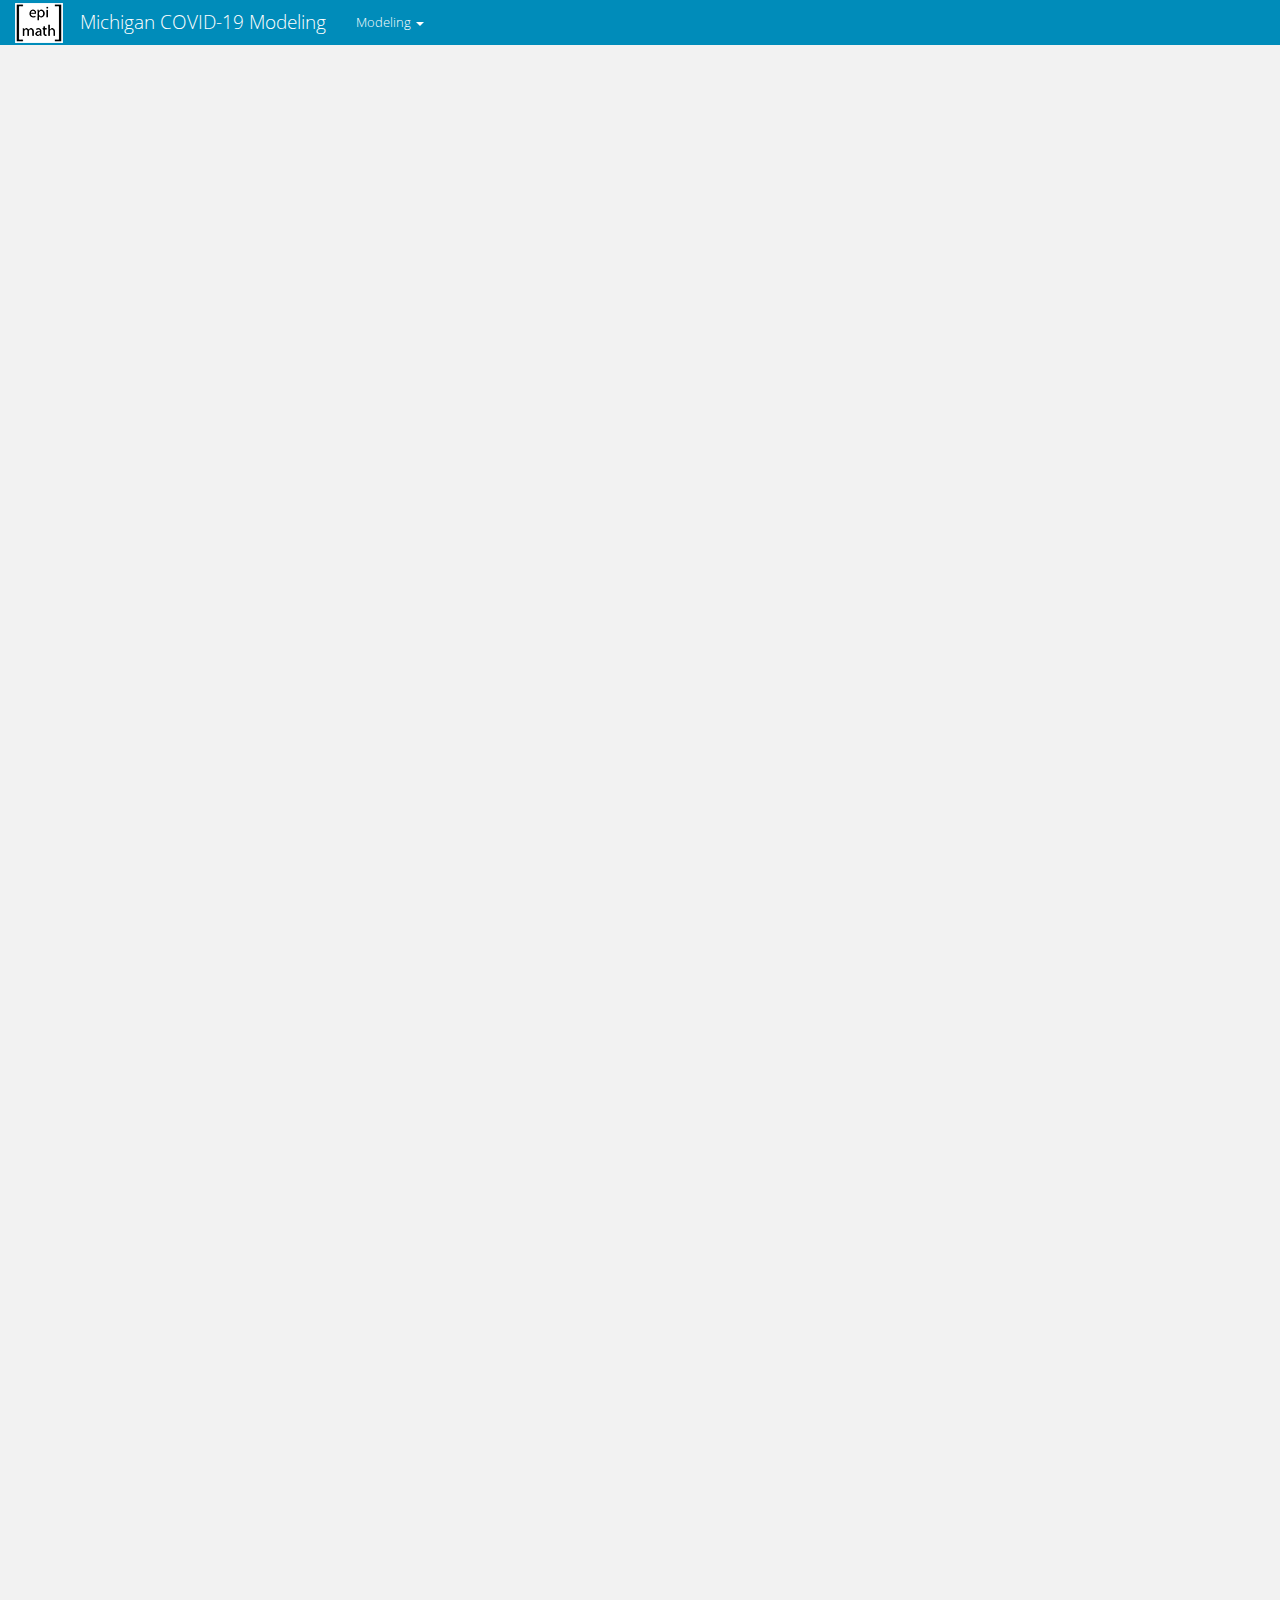
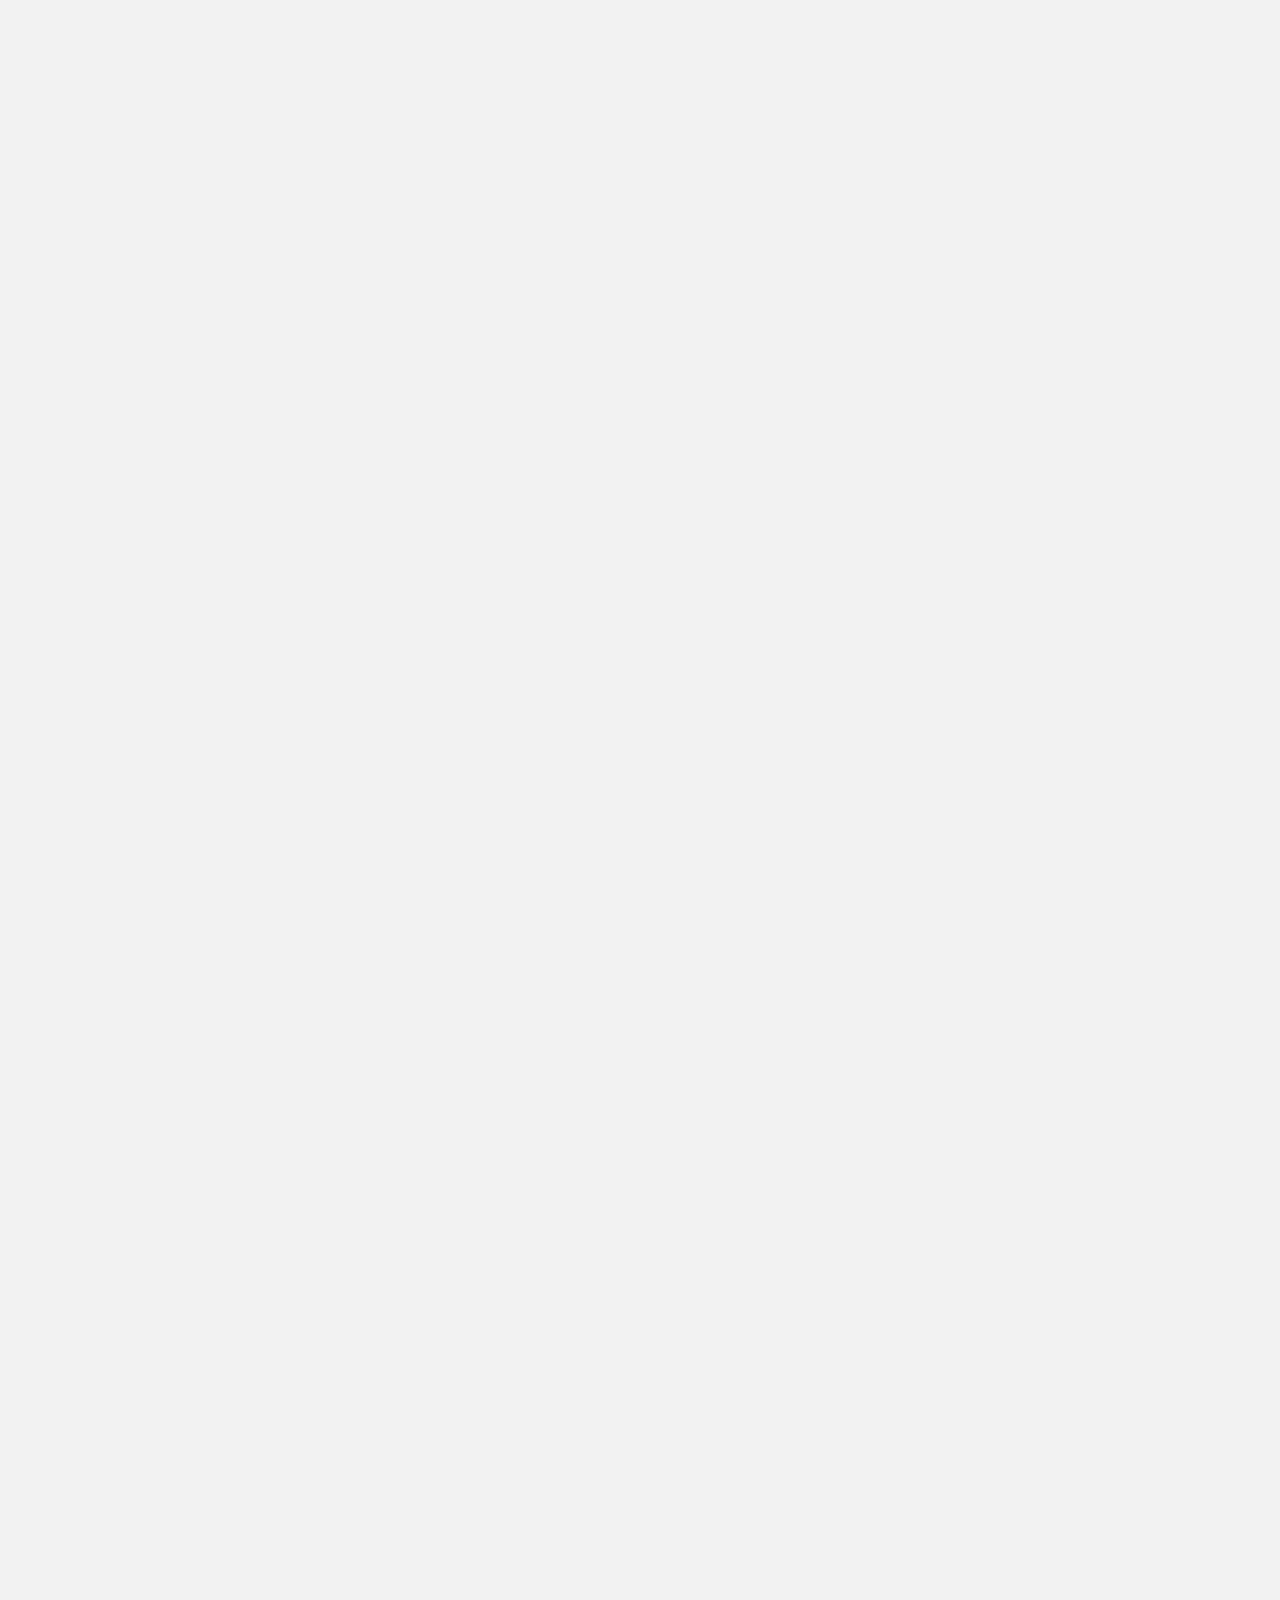
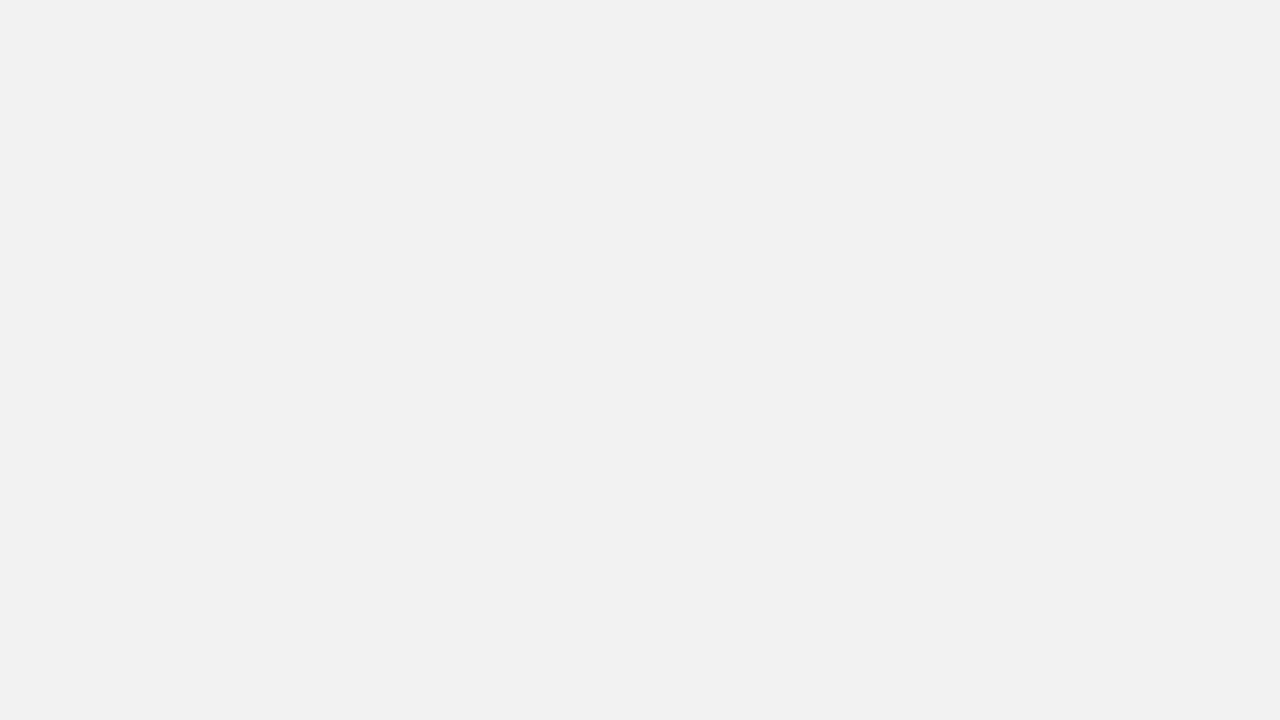
==== commit 0ff176d5: "add report and analyses top level" ====
--- a/doc/index.html
+++ b/doc/index.html
@@ -17,18 +17,19 @@
 <link rel="icon" href="favicon.png">
 
 <style type="text/css">
-pre > code.sourceCode { white-space: pre; position: relative; }
-pre > code.sourceCode > span { display: inline-block; line-height: 1.25; }
-pre > code.sourceCode > span:empty { height: 1.2em; }
+code.sourceCode > span { display: inline-block; line-height: 1.25; }
 code.sourceCode > span { color: inherit; text-decoration: inherit; }
+code.sourceCode > span:empty { height: 1.2em; }
+.sourceCode { overflow: visible; }
+code.sourceCode { white-space: pre; position: relative; }
 div.sourceCode { margin: 1em 0; }
 pre.sourceCode { margin: 0; }
 @media screen {
 div.sourceCode { overflow: auto; }
 }
 @media print {
-pre > code.sourceCode { white-space: pre-wrap; }
-pre > code.sourceCode > span { text-indent: -5em; padding-left: 5em; }
+code.sourceCode { white-space: pre-wrap; }
+code.sourceCode > span { text-indent: -5em; padding-left: 5em; }
 }
 pre.numberSource code
   { counter-reset: source-line 0; }
@@ -48,7 +49,7 @@
 div.sourceCode
   {   }
 @media screen {
-pre > code.sourceCode > span > a:first-child::before { text-decoration: underline; }
+code.sourceCode > span > a:first-child::before { text-decoration: underline; }
 }
 code span.al { color: #ff0000; font-weight: bold; } /* Alert */
 code span.an { color: #60a0b0; font-weight: bold; font-style: italic; } /* Annotation */
@@ -85,7 +86,6 @@
 window.FlexDashboardComponents = [];
 </script>
 
-<script src="site_libs/header-attrs-2.3/header-attrs.js"></script>
 <script src="site_libs/jquery-1.11.3/jquery.min.js"></script>
 <meta name="viewport" content="width=device-width, initial-scale=1" />
 <link href="site_libs/bootstrap-3.3.5/css/yeti.min.css" rel="stylesheet" />
@@ -2721,11 +2721,11 @@
 
 </div>
 <div id="recent-updates" class="section level1" data-orientation="rows" data-navmenu="Modeling">
-<h1 data-orientation="rows" data-navmenu="Modeling">Recent Updates</h1>
+<h1>Recent Updates</h1>
 <div id="row" class="section level2">
 <h2>Row</h2>
 <div id="section" class="section level3 no-title">
-<h3 class="no-title"></h3>
+<h3></h3>
 <center>
 <img class="banner" src="23311.png" alt="image of the coronavirus provided by the CDC">
 </center>
@@ -2742,7 +2742,7 @@
 </div>
 </div>
 <div id="row-1" class="section level2" data-height="40">
-<h2 data-height="40">Row</h2>
+<h2>Row</h2>
 <h4 class="homepageheading">
 Modeling Report Updates
 </h4>
@@ -2777,7 +2777,7 @@
 </div>
 </div>
 <div id="forecasting" class="section level1" data-orientation="rows" data-navmenu="Modeling">
-<h1 data-orientation="rows" data-navmenu="Modeling">Forecasting</h1>
+<h1>Forecasting</h1>
 <div id="row-3" class="section level2">
 <h2>Row</h2>
 <div id="about-forecasts" class="section level3">
@@ -2834,7 +2834,7 @@
 </div>
 <div class="plotdiv" style="width: inherit !important; height: 95%; !important margin: 5px; !important">
 <div id="htmlwidget-2fb3922bf1f121d5778c" style="width:100%;height:400px;" class="plotly html-widget"></div>
-<script type="application/json" data-for="htmlwidget-2fb3922bf1f121d5778c">{"x":{"data":[{"x":[1583625600000,1583712000000,1583798400000,1583884800000,1583971200000,1584057600000,1584144000000,1584230400000,1584316800000,1584403200000,1584489600000,1584576000000,1584662400000,1584748800000,1584835200000,1584921600000,1585008000000,1585094400000,1585180800000,1585267200000,1585353600000,1585440000000,1585526400000,1585612800000,1585699200000,1585785600000,1585872000000,1585958400000,1586044800000,1586131200000,1586217600000,1586304000000,1586390400000,1586476800000,1586563200000,1586649600000,1586736000000,1586822400000,1586908800000,1586995200000,1587081600000,1587168000000,1587254400000,1587340800000,1587427200000,1587513600000,1587600000000,1587686400000,1587772800000,1587859200000,1587945600000,1588032000000,1588118400000,1588204800000],"y":[2,27.9336973283335,60.00468829818,98.7815801057088,145.712163369641,202.873865162182,272.909228935987,359.059412434449,465.203249096762,595.994117355985,756.965670058026,954.616031008265,1196.50092928868,1491.25814403504,1848.54312492055,2278.85244591342,2793.1763902269,3402.44236826167,4116.75396581409,4944.41938161813,5890.89595699774,6957.7242417718,8141.64826307212,9434.20847778327,10821.8125719873,12286.4333929895,13806.8196015945,15360.0306294719,16923.0352381505,18474.1620935488,19994.2254511652,21467.2160827655,22880.6127112667,24225.3419222795,25495.5007103815,26687.93360229,27801.7462041274,28837.8197154788,29798.3560625295,30686.493923287,31505.98689494,32260.9478525838,32955.6421599599,33594.3551122356,34181.2810780621,34720.4508045138,35215.6883902547,35670.5860601291,36088.4899664117,36472.4998665467,36825.4743809085,37150.0399487411,37448.6034990246,37723.3665786546],"text":["Date: 2020-03-08 <br>Best fit: 2","Date: 2020-03-09 <br>Best fit: 28","Date: 2020-03-10 <br>Best fit: 60","Date: 2020-03-11 <br>Best fit: 99","Date: 2020-03-12 <br>Best fit: 146","Date: 2020-03-13 <br>Best fit: 203","Date: 2020-03-14 <br>Best fit: 273","Date: 2020-03-15 <br>Best fit: 359","Date: 2020-03-16 <br>Best fit: 465","Date: 2020-03-17 <br>Best fit: 596","Date: 2020-03-18 <br>Best fit: 757","Date: 2020-03-19 <br>Best fit: 955","Date: 2020-03-20 <br>Best fit: 1197","Date: 2020-03-21 <br>Best fit: 1491","Date: 2020-03-22 <br>Best fit: 1849","Date: 2020-03-23 <br>Best fit: 2279","Date: 2020-03-24 <br>Best fit: 2793","Date: 2020-03-25 <br>Best fit: 3402","Date: 2020-03-26 <br>Best fit: 4117","Date: 2020-03-27 <br>Best fit: 4944","Date: 2020-03-28 <br>Best fit: 5891","Date: 2020-03-29 <br>Best fit: 6958","Date: 2020-03-30 <br>Best fit: 8142","Date: 2020-03-31 <br>Best fit: 9434","Date: 2020-04-01 <br>Best fit: 10822","Date: 2020-04-02 <br>Best fit: 12286","Date: 2020-04-03 <br>Best fit: 13807","Date: 2020-04-04 <br>Best fit: 15360","Date: 2020-04-05 <br>Best fit: 16923","Date: 2020-04-06 <br>Best fit: 18474","Date: 2020-04-07 <br>Best fit: 19994","Date: 2020-04-08 <br>Best fit: 21467","Date: 2020-04-09 <br>Best fit: 22881","Date: 2020-04-10 <br>Best fit: 24225","Date: 2020-04-11 <br>Best fit: 25496","Date: 2020-04-12 <br>Best fit: 26688","Date: 2020-04-13 <br>Best fit: 27802","Date: 2020-04-14 <br>Best fit: 28838","Date: 2020-04-15 <br>Best fit: 29798","Date: 2020-04-16 <br>Best fit: 30686","Date: 2020-04-17 <br>Best fit: 31506","Date: 2020-04-18 <br>Best fit: 32261","Date: 2020-04-19 <br>Best fit: 32956","Date: 2020-04-20 <br>Best fit: 33594","Date: 2020-04-21 <br>Best fit: 34181","Date: 2020-04-22 <br>Best fit: 34720","Date: 2020-04-23 <br>Best fit: 35216","Date: 2020-04-24 <br>Best fit: 35671","Date: 2020-04-25 <br>Best fit: 36088","Date: 2020-04-26 <br>Best fit: 36472","Date: 2020-04-27 <br>Best fit: 36825","Date: 2020-04-28 <br>Best fit: 37150","Date: 2020-04-29 <br>Best fit: 37449","Date: 2020-04-30 <br>Best fit: 37723"],"type":"scatter","mode":"lines","line":{"width":1.88976377952756,"color":"rgba(0,0,0,1)","dash":"solid"},"hoveron":"points","name":"Best fit","legendgroup":"Best fit","showlegend":true,"xaxis":"x","yaxis":"y","hoverinfo":"text","frame":null},{"x":[1583625600000,1583712000000,1583798400000,1583884800000,1583971200000,1584057600000,1584144000000,1584230400000,1584316800000,1584403200000,1584489600000,1584576000000,1584662400000,1584748800000,1584835200000,1584921600000,1585008000000,1585094400000,1585180800000,1585267200000,1585353600000,1585440000000,1585526400000,1585612800000,1585699200000,1585785600000,1585872000000,1585958400000,1586044800000,1586131200000,1586217600000,1586304000000,1586390400000,1586476800000,1586563200000,1586649600000,1586736000000,1586822400000,1586908800000,1586995200000,1587081600000,1587168000000,1587254400000,1587340800000,1587427200000,1587513600000,1587600000000,1587686400000,1587772800000,1587859200000,1587945600000,1588032000000,1588118400000,1588204800000],"y":[2,129.555097102615,226.169455530909,312.432096424603,405.179403154348,508.760395002674,628.181284146516,769.374617691279,933.37381483713,1122.46419369936,1345.22537722035,1608.44739820309,1913.33578712002,2266.72670066296,2677.88894424189,3150.25477263817,3690.85660960528,4305.61812781838,5001.82542199052,5785.08083933439,6663.87519274633,7620.84371192897,8664.21967382826,9799.85860684624,11023.9811648089,12322.8678837354,13702.8756668607,15156.340716742,16606.9114965413,18050.8170383541,19501.9755891084,20948.7430498501,22367.6731960523,23746.7221195951,25072.5505151366,26336.7964298688,27534.7265182571,28662.7174988058,29708.4701407695,30674.2632252192,31554.7350217688,32342.3398765376,33090.9822446939,33778.451276873,34408.2420604835,34976.6026050405,35484.3890390116,35937.5080679466,36338.9257857028,36698.4542584587,37018.3968429363,37316.552733743,37578.859189718,37817.1147399099],"text":["Date: 2020-03-08 <br>Median: 2","Date: 2020-03-09 <br>Median: 130","Date: 2020-03-10 <br>Median: 226","Date: 2020-03-11 <br>Median: 312","Date: 2020-03-12 <br>Median: 405","Date: 2020-03-13 <br>Median: 509","Date: 2020-03-14 <br>Median: 628","Date: 2020-03-15 <br>Median: 769","Date: 2020-03-16 <br>Median: 933","Date: 2020-03-17 <br>Median: 1122","Date: 2020-03-18 <br>Median: 1345","Date: 2020-03-19 <br>Median: 1608","Date: 2020-03-20 <br>Median: 1913","Date: 2020-03-21 <br>Median: 2267","Date: 2020-03-22 <br>Median: 2678","Date: 2020-03-23 <br>Median: 3150","Date: 2020-03-24 <br>Median: 3691","Date: 2020-03-25 <br>Median: 4306","Date: 2020-03-26 <br>Median: 5002","Date: 2020-03-27 <br>Median: 5785","Date: 2020-03-28 <br>Median: 6664","Date: 2020-03-29 <br>Median: 7621","Date: 2020-03-30 <br>Median: 8664","Date: 2020-03-31 <br>Median: 9800","Date: 2020-04-01 <br>Median: 11024","Date: 2020-04-02 <br>Median: 12323","Date: 2020-04-03 <br>Median: 13703","Date: 2020-04-04 <br>Median: 15156","Date: 2020-04-05 <br>Median: 16607","Date: 2020-04-06 <br>Median: 18051","Date: 2020-04-07 <br>Median: 19502","Date: 2020-04-08 <br>Median: 20949","Date: 2020-04-09 <br>Median: 22368","Date: 2020-04-10 <br>Median: 23747","Date: 2020-04-11 <br>Median: 25073","Date: 2020-04-12 <br>Median: 26337","Date: 2020-04-13 <br>Median: 27535","Date: 2020-04-14 <br>Median: 28663","Date: 2020-04-15 <br>Median: 29708","Date: 2020-04-16 <br>Median: 30674","Date: 2020-04-17 <br>Median: 31555","Date: 2020-04-18 <br>Median: 32342","Date: 2020-04-19 <br>Median: 33091","Date: 2020-04-20 <br>Median: 33778","Date: 2020-04-21 <br>Median: 34408","Date: 2020-04-22 <br>Median: 34977","Date: 2020-04-23 <br>Median: 35484","Date: 2020-04-24 <br>Median: 35938","Date: 2020-04-25 <br>Median: 36339","Date: 2020-04-26 <br>Median: 36698","Date: 2020-04-27 <br>Median: 37018","Date: 2020-04-28 <br>Median: 37317","Date: 2020-04-29 <br>Median: 37579","Date: 2020-04-30 <br>Median: 37817"],"type":"scatter","mode":"lines","line":{"width":1.88976377952756,"color":"rgba(0,0,0,1)","dash":"dash"},"hoveron":"points","name":"Median","legendgroup":"Median","showlegend":true,"xaxis":"x","yaxis":"y","hoverinfo":"text","frame":null},{"x":[1583625600000,1583712000000,1583798400000,1583884800000,1583971200000,1584057600000,1584144000000,1584230400000,1584316800000,1584403200000,1584489600000,1584576000000,1584662400000,1584748800000,1584835200000,1584921600000,1585008000000,1585094400000,1585180800000,1585267200000,1585353600000,1585440000000,1585526400000,1585612800000,1585699200000,1585785600000,1585872000000,1585958400000,1586044800000,1586131200000,1586217600000,1586304000000,1586390400000,1586476800000,1586563200000,1586649600000,1586736000000,1586822400000,1586908800000,1586995200000,1587081600000,1587168000000,1587254400000,1587340800000,1587427200000,1587513600000,1587600000000,1587686400000,1587772800000,1587859200000,1587945600000,1588032000000,1588118400000,1588204800000,1588204800000,1588204800000,1588118400000,1588032000000,1587945600000,1587859200000,1587772800000,1587686400000,1587600000000,1587513600000,1587427200000,1587340800000,1587254400000,1587168000000,1587081600000,1586995200000,1586908800000,1586822400000,1586736000000,1586649600000,1586563200000,1586476800000,1586390400000,1586304000000,1586217600000,1586131200000,1586044800000,1585958400000,1585872000000,1585785600000,1585699200000,1585612800000,1585526400000,1585440000000,1585353600000,1585267200000,1585180800000,1585094400000,1585008000000,1584921600000,1584835200000,1584748800000,1584662400000,1584576000000,1584489600000,1584403200000,1584316800000,1584230400000,1584144000000,1584057600000,1583971200000,1583884800000,1583798400000,1583712000000,1583625600000,1583625600000],"y":[2,8.63247574564982,19.3057507953383,33.8304737995654,52.395148342813,74.2087123571699,102.422223141869,139.115605748502,186.972484194845,249.461090345652,331.062960326191,426.895791650151,544.290485074103,692.046115832915,877.618977217087,1109.93105253101,1399.61104204552,1759.07144981249,2202.41693787544,2745.17582946859,3348.34488544228,4058.24677945898,4892.5431311064,5862.65818675638,6977.12173187513,8240.08136794691,9649.93083846038,11198.304539977,12869.5810571041,14353.9658016317,15826.6431914154,17284.0601826567,18708.1090755536,20147.7395650985,21542.5272414206,22851.7694415262,24218.9443955155,25595.8833586382,27031.1995493013,28529.9037266499,30094.4876298999,31214.1342546862,32046.1546977067,32755.7178760628,33056.1734841117,33292.1410931688,33485.1754655886,33645.5649319855,33778.5096273569,33888.4678295896,33979.2399778107,34054.0469676633,34115.6047625359,34166.1940366702,34166.1940366702,57681.7408683326,55004.9031369585,52431.9037346521,49959.5410017766,47652.908270861,45470.9104248139,43551.8675556463,41757.5474026677,39957.8109810126,38316.2308636674,36737.1906796866,35309.548422003,34008.9207837323,32902.1251058728,31685.9080443934,30577.4037899513,29670.7038827748,28809.2897934002,27841.6634958607,26734.7589806411,25479.5192638739,24071.9606796593,22515.3719726973,20822.4333017813,19088.7927321559,17522.8174424217,16375.2621925122,15274.3187320777,14198.6330307161,13153.3340650533,12142.9914712106,11171.5287316295,10242.2021920027,9357.53813173197,8519.32931260125,7728.69764624951,7042.17036788453,6470.22315674918,5922.53056779961,5397.96093721792,4895.39079943791,4413.699084564,3951.771850211,3522.06361275357,3117.32869994957,2761.46953133056,2423.01615123577,2111.46610956726,1817.4526304086,1533.64351452213,1276.75288319881,1014.54009179592,668.930985161807,2,2],"text":["Date: 2020-03-08 <br>Min: 2 <br>Max: 2","Date: 2020-03-09 <br>Min: 9 <br>Max: 669","Date: 2020-03-10 <br>Min: 19 <br>Max: 1015","Date: 2020-03-11 <br>Min: 34 <br>Max: 1277","Date: 2020-03-12 <br>Min: 52 <br>Max: 1534","Date: 2020-03-13 <br>Min: 74 <br>Max: 1817","Date: 2020-03-14 <br>Min: 102 <br>Max: 2111","Date: 2020-03-15 <br>Min: 139 <br>Max: 2423","Date: 2020-03-16 <br>Min: 187 <br>Max: 2761","Date: 2020-03-17 <br>Min: 249 <br>Max: 3117","Date: 2020-03-18 <br>Min: 331 <br>Max: 3522","Date: 2020-03-19 <br>Min: 427 <br>Max: 3952","Date: 2020-03-20 <br>Min: 544 <br>Max: 4414","Date: 2020-03-21 <br>Min: 692 <br>Max: 4895","Date: 2020-03-22 <br>Min: 878 <br>Max: 5398","Date: 2020-03-23 <br>Min: 1110 <br>Max: 5923","Date: 2020-03-24 <br>Min: 1400 <br>Max: 6470","Date: 2020-03-25 <br>Min: 1759 <br>Max: 7042","Date: 2020-03-26 <br>Min: 2202 <br>Max: 7729","Date: 2020-03-27 <br>Min: 2745 <br>Max: 8519","Date: 2020-03-28 <br>Min: 3348 <br>Max: 9358","Date: 2020-03-29 <br>Min: 4058 <br>Max: 10242","Date: 2020-03-30 <br>Min: 4893 <br>Max: 11172","Date: 2020-03-31 <br>Min: 5863 <br>Max: 12143","Date: 2020-04-01 <br>Min: 6977 <br>Max: 13153","Date: 2020-04-02 <br>Min: 8240 <br>Max: 14199","Date: 2020-04-03 <br>Min: 9650 <br>Max: 15274","Date: 2020-04-04 <br>Min: 11198 <br>Max: 16375","Date: 2020-04-05 <br>Min: 12870 <br>Max: 17523","Date: 2020-04-06 <br>Min: 14354 <br>Max: 19089","Date: 2020-04-07 <br>Min: 15827 <br>Max: 20822","Date: 2020-04-08 <br>Min: 17284 <br>Max: 22515","Date: 2020-04-09 <br>Min: 18708 <br>Max: 24072","Date: 2020-04-10 <br>Min: 20148 <br>Max: 25480","Date: 2020-04-11 <br>Min: 21543 <br>Max: 26735","Date: 2020-04-12 <br>Min: 22852 <br>Max: 27842","Date: 2020-04-13 <br>Min: 24219 <br>Max: 28809","Date: 2020-04-14 <br>Min: 25596 <br>Max: 29671","Date: 2020-04-15 <br>Min: 27031 <br>Max: 30577","Date: 2020-04-16 <br>Min: 28530 <br>Max: 31686","Date: 2020-04-17 <br>Min: 30094 <br>Max: 32902","Date: 2020-04-18 <br>Min: 31214 <br>Max: 34009","Date: 2020-04-19 <br>Min: 32046 <br>Max: 35310","Date: 2020-04-20 <br>Min: 32756 <br>Max: 36737","Date: 2020-04-21 <br>Min: 33056 <br>Max: 38316","Date: 2020-04-22 <br>Min: 33292 <br>Max: 39958","Date: 2020-04-23 <br>Min: 33485 <br>Max: 41758","Date: 2020-04-24 <br>Min: 33646 <br>Max: 43552","Date: 2020-04-25 <br>Min: 33779 <br>Max: 45471","Date: 2020-04-26 <br>Min: 33888 <br>Max: 47653","Date: 2020-04-27 <br>Min: 33979 <br>Max: 49960","Date: 2020-04-28 <br>Min: 34054 <br>Max: 52432","Date: 2020-04-29 <br>Min: 34116 <br>Max: 55005","Date: 2020-04-30 <br>Min: 34166 <br>Max: 57682","Date: 2020-04-30 <br>Min: 34166 <br>Max: 57682","Date: 2020-04-30 <br>Min: 34166 <br>Max: 57682","Date: 2020-04-29 <br>Min: 34116 <br>Max: 55005","Date: 2020-04-28 <br>Min: 34054 <br>Max: 52432","Date: 2020-04-27 <br>Min: 33979 <br>Max: 49960","Date: 2020-04-26 <br>Min: 33888 <br>Max: 47653","Date: 2020-04-25 <br>Min: 33779 <br>Max: 45471","Date: 2020-04-24 <br>Min: 33646 <br>Max: 43552","Date: 2020-04-23 <br>Min: 33485 <br>Max: 41758","Date: 2020-04-22 <br>Min: 33292 <br>Max: 39958","Date: 2020-04-21 <br>Min: 33056 <br>Max: 38316","Date: 2020-04-20 <br>Min: 32756 <br>Max: 36737","Date: 2020-04-19 <br>Min: 32046 <br>Max: 35310","Date: 2020-04-18 <br>Min: 31214 <br>Max: 34009","Date: 2020-04-17 <br>Min: 30094 <br>Max: 32902","Date: 2020-04-16 <br>Min: 28530 <br>Max: 31686","Date: 2020-04-15 <br>Min: 27031 <br>Max: 30577","Date: 2020-04-14 <br>Min: 25596 <br>Max: 29671","Date: 2020-04-13 <br>Min: 24219 <br>Max: 28809","Date: 2020-04-12 <br>Min: 22852 <br>Max: 27842","Date: 2020-04-11 <br>Min: 21543 <br>Max: 26735","Date: 2020-04-10 <br>Min: 20148 <br>Max: 25480","Date: 2020-04-09 <br>Min: 18708 <br>Max: 24072","Date: 2020-04-08 <br>Min: 17284 <br>Max: 22515","Date: 2020-04-07 <br>Min: 15827 <br>Max: 20822","Date: 2020-04-06 <br>Min: 14354 <br>Max: 19089","Date: 2020-04-05 <br>Min: 12870 <br>Max: 17523","Date: 2020-04-04 <br>Min: 11198 <br>Max: 16375","Date: 2020-04-03 <br>Min: 9650 <br>Max: 15274","Date: 2020-04-02 <br>Min: 8240 <br>Max: 14199","Date: 2020-04-01 <br>Min: 6977 <br>Max: 13153","Date: 2020-03-31 <br>Min: 5863 <br>Max: 12143","Date: 2020-03-30 <br>Min: 4893 <br>Max: 11172","Date: 2020-03-29 <br>Min: 4058 <br>Max: 10242","Date: 2020-03-28 <br>Min: 3348 <br>Max: 9358","Date: 2020-03-27 <br>Min: 2745 <br>Max: 8519","Date: 2020-03-26 <br>Min: 2202 <br>Max: 7729","Date: 2020-03-25 <br>Min: 1759 <br>Max: 7042","Date: 2020-03-24 <br>Min: 1400 <br>Max: 6470","Date: 2020-03-23 <br>Min: 1110 <br>Max: 5923","Date: 2020-03-22 <br>Min: 878 <br>Max: 5398","Date: 2020-03-21 <br>Min: 692 <br>Max: 4895","Date: 2020-03-20 <br>Min: 544 <br>Max: 4414","Date: 2020-03-19 <br>Min: 427 <br>Max: 3952","Date: 2020-03-18 <br>Min: 331 <br>Max: 3522","Date: 2020-03-17 <br>Min: 249 <br>Max: 3117","Date: 2020-03-16 <br>Min: 187 <br>Max: 2761","Date: 2020-03-15 <br>Min: 139 <br>Max: 2423","Date: 2020-03-14 <br>Min: 102 <br>Max: 2111","Date: 2020-03-13 <br>Min: 74 <br>Max: 1817","Date: 2020-03-12 <br>Min: 52 <br>Max: 1534","Date: 2020-03-11 <br>Min: 34 <br>Max: 1277","Date: 2020-03-10 <br>Min: 19 <br>Max: 1015","Date: 2020-03-09 <br>Min: 9 <br>Max: 669","Date: 2020-03-08 <br>Min: 2 <br>Max: 2","Date: 2020-03-08 <br>Min: 2 <br>Max: 2"],"type":"scatter","mode":"lines","line":{"width":1.88976377952756,"color":"transparent","dash":"solid"},"fill":"toself","fillcolor":"rgba(51,51,51,0.3)","hoveron":"points","showlegend":false,"xaxis":"x","yaxis":"y","hoverinfo":"text","frame":null},{"x":[1583625600000,1583712000000,1583798400000,1583884800000,1583971200000,1584057600000,1584144000000,1584230400000,1584316800000,1584403200000,1584489600000,1584576000000,1584662400000,1584748800000,1584835200000,1584921600000,1585008000000,1585094400000,1585180800000,1585267200000,1585353600000,1585440000000,1585526400000,1585612800000,1585699200000,1585785600000,1585872000000,1585958400000,1586044800000,1586131200000,1586217600000,1586304000000,1586390400000,1586476800000,1586563200000,1586649600000,1586736000000,1586822400000,1586908800000,1586995200000,1587081600000,1587168000000,1587254400000,1587340800000,1587427200000,1587513600000,1587600000000,null,null,null,null,null,null,null],"y":[2,8,11,21,43,79,98,128,188,291,526,794,1151,1380,1658,2072,2677,3207,4137,5315,6057,7084,8344,9779,11142,12841,14389,15820,17267,18860,20096,21357,22648,23987,24823,25713,26916,27897,29394,30423,31430,31944,32579,33509,34581,35728,36941,null,null,null,null,null,null,null],"text":["Date: 2020-03-08 <br>Cases: 2","Date: 2020-03-09 <br>Cases: 8","Date: 2020-03-10 <br>Cases: 11","Date: 2020-03-11 <br>Cases: 21","Date: 2020-03-12 <br>Cases: 43","Date: 2020-03-13 <br>Cases: 79","Date: 2020-03-14 <br>Cases: 98","Date: 2020-03-15 <br>Cases: 128","Date: 2020-03-16 <br>Cases: 188","Date: 2020-03-17 <br>Cases: 291","Date: 2020-03-18 <br>Cases: 526","Date: 2020-03-19 <br>Cases: 794","Date: 2020-03-20 <br>Cases: 1151","Date: 2020-03-21 <br>Cases: 1380","Date: 2020-03-22 <br>Cases: 1658","Date: 2020-03-23 <br>Cases: 2072","Date: 2020-03-24 <br>Cases: 2677","Date: 2020-03-25 <br>Cases: 3207","Date: 2020-03-26 <br>Cases: 4137","Date: 2020-03-27 <br>Cases: 5315","Date: 2020-03-28 <br>Cases: 6057","Date: 2020-03-29 <br>Cases: 7084","Date: 2020-03-30 <br>Cases: 8344","Date: 2020-03-31 <br>Cases: 9779","Date: 2020-04-01 <br>Cases: 11142","Date: 2020-04-02 <br>Cases: 12841","Date: 2020-04-03 <br>Cases: 14389","Date: 2020-04-04 <br>Cases: 15820","Date: 2020-04-05 <br>Cases: 17267","Date: 2020-04-06 <br>Cases: 18860","Date: 2020-04-07 <br>Cases: 20096","Date: 2020-04-08 <br>Cases: 21357","Date: 2020-04-09 <br>Cases: 22648","Date: 2020-04-10 <br>Cases: 23987","Date: 2020-04-11 <br>Cases: 24823","Date: 2020-04-12 <br>Cases: 25713","Date: 2020-04-13 <br>Cases: 26916","Date: 2020-04-14 <br>Cases: 27897","Date: 2020-04-15 <br>Cases: 29394","Date: 2020-04-16 <br>Cases: 30423","Date: 2020-04-17 <br>Cases: 31430","Date: 2020-04-18 <br>Cases: 31944","Date: 2020-04-19 <br>Cases: 32579","Date: 2020-04-20 <br>Cases: 33509","Date: 2020-04-21 <br>Cases: 34581","Date: 2020-04-22 <br>Cases: 35728","Date: 2020-04-23 <br>Cases: 36941","Date: 2020-04-24 <br>Cases: NA","Date: 2020-04-25 <br>Cases: NA","Date: 2020-04-26 <br>Cases: NA","Date: 2020-04-27 <br>Cases: NA","Date: 2020-04-28 <br>Cases: NA","Date: 2020-04-29 <br>Cases: NA","Date: 2020-04-30 <br>Cases: NA"],"type":"scatter","mode":"markers","marker":{"autocolorscale":false,"color":"rgba(0,0,0,1)","opacity":1,"size":5.66929133858268,"symbol":"circle","line":{"width":1.88976377952756,"color":"rgba(0,0,0,1)"}},"hoveron":"points","showlegend":false,"xaxis":"x","yaxis":"y","hoverinfo":"text","frame":null}],"layout":{"margin":{"t":25.1324200913242,"r":7.30593607305936,"b":39.0867579908676,"l":54.7945205479452},"plot_bgcolor":"rgba(235,235,235,1)","paper_bgcolor":"rgba(255,255,255,1)","font":{"color":"rgba(0,0,0,1)","family":"","size":14.6118721461187},"xaxis":{"domain":[0,1],"automargin":true,"type":"date","autorange":false,"range":[1583396640000,1588433760000],"tickmode":"array","ticktext":["1584000000000","1585000000000","1586000000000","1587000000000","1588000000000"],"tickvals":[1584000000000,1585000000000,1586000000000,1587000000000,1588000000000],"categoryorder":"array","categoryarray":["1584000000000","1585000000000","1586000000000","1587000000000","1588000000000"],"nticks":null,"ticks":"outside","tickcolor":"rgba(51,51,51,1)","ticklen":3.65296803652968,"tickwidth":0.66417600664176,"showticklabels":true,"tickfont":{"color":"rgba(77,77,77,1)","family":"","size":11.689497716895},"tickangle":-0,"showline":false,"linecolor":null,"linewidth":0,"showgrid":true,"gridcolor":"rgba(255,255,255,1)","gridwidth":0.66417600664176,"zeroline":false,"anchor":"y","title":{"text":"Date","font":{"color":"rgba(0,0,0,1)","family":"","size":14.6118721461187}},"hoverformat":".2f","tickformat":"%b %d"},"yaxis":{"domain":[0,1],"automargin":true,"type":"linear","autorange":false,"range":[-2881.98704341663,60565.7279117492],"tickmode":"array","ticktext":["0","20000","40000","60000"],"tickvals":[0,20000,40000,60000],"categoryorder":"array","categoryarray":["0","20000","40000","60000"],"nticks":null,"ticks":"outside","tickcolor":"rgba(51,51,51,1)","ticklen":3.65296803652968,"tickwidth":0.66417600664176,"showticklabels":true,"tickfont":{"color":"rgba(77,77,77,1)","family":"","size":11.689497716895},"tickangle":-0,"showline":false,"linecolor":null,"linewidth":0,"showgrid":true,"gridcolor":"rgba(255,255,255,1)","gridwidth":0.66417600664176,"zeroline":false,"anchor":"x","title":{"text":"Cumulative Lab-Confirmed Cases","font":{"color":"rgba(0,0,0,1)","family":"","size":14.6118721461187}},"hoverformat":".2f"},"shapes":[{"type":"rect","fillcolor":null,"line":{"color":null,"width":0,"linetype":[]},"yref":"paper","xref":"paper","x0":0,"x1":1,"y0":0,"y1":1}],"showlegend":true,"legend":{"bgcolor":"rgba(255,255,255,1)","bordercolor":"transparent","borderwidth":1.88976377952756,"font":{"color":"rgba(0,0,0,1)","family":"","size":11.689497716895},"y":0.9,"x":0.05,"orientation":"h"},"hovermode":"closest","barmode":"relative"},"config":{"doubleClick":"reset","showSendToCloud":false},"source":"A","attrs":{"10c252536a801":{"x":{},"y":{},"text":{},"linetype":{},"type":"scatter"},"10c25274fecbd":{"x":{},"y":{},"text":{},"linetype":{}},"10c25703f8074":{"x":{},"ymin":{},"ymax":{},"text":{}},"10c25590a793e":{"x":{},"y":{},"text":{}}},"cur_data":"10c252536a801","visdat":{"10c252536a801":["function (y) ","x"],"10c25274fecbd":["function (y) ","x"],"10c25703f8074":["function (y) ","x"],"10c25590a793e":["function (y) ","x"]},"highlight":{"on":"plotly_click","persistent":false,"dynamic":false,"selectize":false,"opacityDim":0.2,"selected":{"opacity":1},"debounce":0},"shinyEvents":["plotly_hover","plotly_click","plotly_selected","plotly_relayout","plotly_brushed","plotly_brushing","plotly_clickannotation","plotly_doubleclick","plotly_deselect","plotly_afterplot","plotly_sunburstclick"],"base_url":"https://plot.ly"},"evals":[],"jsHooks":[]}</script>
+<script type="application/json" data-for="htmlwidget-2fb3922bf1f121d5778c">{"x":{"data":[{"x":[1583625600000,1583712000000,1583798400000,1583884800000,1583971200000,1584057600000,1584144000000,1584230400000,1584316800000,1584403200000,1584489600000,1584576000000,1584662400000,1584748800000,1584835200000,1584921600000,1585008000000,1585094400000,1585180800000,1585267200000,1585353600000,1585440000000,1585526400000,1585612800000,1585699200000,1585785600000,1585872000000,1585958400000,1586044800000,1586131200000,1586217600000,1586304000000,1586390400000,1586476800000,1586563200000,1586649600000,1586736000000,1586822400000,1586908800000,1586995200000,1587081600000,1587168000000,1587254400000,1587340800000,1587427200000,1587513600000,1587600000000,1587686400000,1587772800000,1587859200000,1587945600000,1588032000000,1588118400000,1588204800000],"y":[2,27.9336973283335,60.00468829818,98.7815801057088,145.712163369641,202.873865162182,272.909228935987,359.059412434449,465.203249096762,595.994117355985,756.965670058026,954.616031008265,1196.50092928868,1491.25814403504,1848.54312492055,2278.85244591342,2793.1763902269,3402.44236826167,4116.75396581409,4944.41938161813,5890.89595699774,6957.7242417718,8141.64826307212,9434.20847778327,10821.8125719873,12286.4333929895,13806.8196015945,15360.0306294719,16923.0352381505,18474.1620935488,19994.2254511652,21467.2160827655,22880.6127112667,24225.3419222795,25495.5007103815,26687.93360229,27801.7462041274,28837.8197154788,29798.3560625295,30686.493923287,31505.98689494,32260.9478525838,32955.6421599599,33594.3551122356,34181.2810780621,34720.4508045138,35215.6883902547,35670.5860601291,36088.4899664117,36472.4998665467,36825.4743809085,37150.0399487411,37448.6034990246,37723.3665786546],"text":["Date: 2020-03-08 <br>Best fit: 2","Date: 2020-03-09 <br>Best fit: 28","Date: 2020-03-10 <br>Best fit: 60","Date: 2020-03-11 <br>Best fit: 99","Date: 2020-03-12 <br>Best fit: 146","Date: 2020-03-13 <br>Best fit: 203","Date: 2020-03-14 <br>Best fit: 273","Date: 2020-03-15 <br>Best fit: 359","Date: 2020-03-16 <br>Best fit: 465","Date: 2020-03-17 <br>Best fit: 596","Date: 2020-03-18 <br>Best fit: 757","Date: 2020-03-19 <br>Best fit: 955","Date: 2020-03-20 <br>Best fit: 1197","Date: 2020-03-21 <br>Best fit: 1491","Date: 2020-03-22 <br>Best fit: 1849","Date: 2020-03-23 <br>Best fit: 2279","Date: 2020-03-24 <br>Best fit: 2793","Date: 2020-03-25 <br>Best fit: 3402","Date: 2020-03-26 <br>Best fit: 4117","Date: 2020-03-27 <br>Best fit: 4944","Date: 2020-03-28 <br>Best fit: 5891","Date: 2020-03-29 <br>Best fit: 6958","Date: 2020-03-30 <br>Best fit: 8142","Date: 2020-03-31 <br>Best fit: 9434","Date: 2020-04-01 <br>Best fit: 10822","Date: 2020-04-02 <br>Best fit: 12286","Date: 2020-04-03 <br>Best fit: 13807","Date: 2020-04-04 <br>Best fit: 15360","Date: 2020-04-05 <br>Best fit: 16923","Date: 2020-04-06 <br>Best fit: 18474","Date: 2020-04-07 <br>Best fit: 19994","Date: 2020-04-08 <br>Best fit: 21467","Date: 2020-04-09 <br>Best fit: 22881","Date: 2020-04-10 <br>Best fit: 24225","Date: 2020-04-11 <br>Best fit: 25496","Date: 2020-04-12 <br>Best fit: 26688","Date: 2020-04-13 <br>Best fit: 27802","Date: 2020-04-14 <br>Best fit: 28838","Date: 2020-04-15 <br>Best fit: 29798","Date: 2020-04-16 <br>Best fit: 30686","Date: 2020-04-17 <br>Best fit: 31506","Date: 2020-04-18 <br>Best fit: 32261","Date: 2020-04-19 <br>Best fit: 32956","Date: 2020-04-20 <br>Best fit: 33594","Date: 2020-04-21 <br>Best fit: 34181","Date: 2020-04-22 <br>Best fit: 34720","Date: 2020-04-23 <br>Best fit: 35216","Date: 2020-04-24 <br>Best fit: 35671","Date: 2020-04-25 <br>Best fit: 36088","Date: 2020-04-26 <br>Best fit: 36472","Date: 2020-04-27 <br>Best fit: 36825","Date: 2020-04-28 <br>Best fit: 37150","Date: 2020-04-29 <br>Best fit: 37449","Date: 2020-04-30 <br>Best fit: 37723"],"type":"scatter","mode":"lines","line":{"width":1.88976377952756,"color":"rgba(0,0,0,1)","dash":"solid"},"hoveron":"points","name":"Best fit","legendgroup":"Best fit","showlegend":true,"xaxis":"x","yaxis":"y","hoverinfo":"text","frame":null},{"x":[1583625600000,1583712000000,1583798400000,1583884800000,1583971200000,1584057600000,1584144000000,1584230400000,1584316800000,1584403200000,1584489600000,1584576000000,1584662400000,1584748800000,1584835200000,1584921600000,1585008000000,1585094400000,1585180800000,1585267200000,1585353600000,1585440000000,1585526400000,1585612800000,1585699200000,1585785600000,1585872000000,1585958400000,1586044800000,1586131200000,1586217600000,1586304000000,1586390400000,1586476800000,1586563200000,1586649600000,1586736000000,1586822400000,1586908800000,1586995200000,1587081600000,1587168000000,1587254400000,1587340800000,1587427200000,1587513600000,1587600000000,1587686400000,1587772800000,1587859200000,1587945600000,1588032000000,1588118400000,1588204800000],"y":[2,129.555097102615,226.169455530909,312.432096424603,405.179403154348,508.760395002674,628.181284146516,769.374617691279,933.37381483713,1122.46419369936,1345.22537722035,1608.44739820309,1913.33578712002,2266.72670066296,2677.88894424189,3150.25477263817,3690.85660960528,4305.61812781838,5001.82542199052,5785.08083933439,6663.87519274633,7620.84371192897,8664.21967382826,9799.85860684624,11023.9811648089,12322.8678837354,13702.8756668607,15156.340716742,16606.9114965413,18050.8170383541,19501.9755891084,20948.7430498501,22367.6731960523,23746.7221195951,25072.5505151366,26336.7964298688,27534.7265182571,28662.7174988058,29708.4701407695,30674.2632252192,31554.7350217688,32342.3398765376,33090.9822446939,33778.451276873,34408.2420604835,34976.6026050405,35484.3890390116,35937.5080679466,36338.9257857028,36698.4542584587,37018.3968429363,37316.552733743,37578.859189718,37817.1147399099],"text":["Date: 2020-03-08 <br>Median: 2","Date: 2020-03-09 <br>Median: 130","Date: 2020-03-10 <br>Median: 226","Date: 2020-03-11 <br>Median: 312","Date: 2020-03-12 <br>Median: 405","Date: 2020-03-13 <br>Median: 509","Date: 2020-03-14 <br>Median: 628","Date: 2020-03-15 <br>Median: 769","Date: 2020-03-16 <br>Median: 933","Date: 2020-03-17 <br>Median: 1122","Date: 2020-03-18 <br>Median: 1345","Date: 2020-03-19 <br>Median: 1608","Date: 2020-03-20 <br>Median: 1913","Date: 2020-03-21 <br>Median: 2267","Date: 2020-03-22 <br>Median: 2678","Date: 2020-03-23 <br>Median: 3150","Date: 2020-03-24 <br>Median: 3691","Date: 2020-03-25 <br>Median: 4306","Date: 2020-03-26 <br>Median: 5002","Date: 2020-03-27 <br>Median: 5785","Date: 2020-03-28 <br>Median: 6664","Date: 2020-03-29 <br>Median: 7621","Date: 2020-03-30 <br>Median: 8664","Date: 2020-03-31 <br>Median: 9800","Date: 2020-04-01 <br>Median: 11024","Date: 2020-04-02 <br>Median: 12323","Date: 2020-04-03 <br>Median: 13703","Date: 2020-04-04 <br>Median: 15156","Date: 2020-04-05 <br>Median: 16607","Date: 2020-04-06 <br>Median: 18051","Date: 2020-04-07 <br>Median: 19502","Date: 2020-04-08 <br>Median: 20949","Date: 2020-04-09 <br>Median: 22368","Date: 2020-04-10 <br>Median: 23747","Date: 2020-04-11 <br>Median: 25073","Date: 2020-04-12 <br>Median: 26337","Date: 2020-04-13 <br>Median: 27535","Date: 2020-04-14 <br>Median: 28663","Date: 2020-04-15 <br>Median: 29708","Date: 2020-04-16 <br>Median: 30674","Date: 2020-04-17 <br>Median: 31555","Date: 2020-04-18 <br>Median: 32342","Date: 2020-04-19 <br>Median: 33091","Date: 2020-04-20 <br>Median: 33778","Date: 2020-04-21 <br>Median: 34408","Date: 2020-04-22 <br>Median: 34977","Date: 2020-04-23 <br>Median: 35484","Date: 2020-04-24 <br>Median: 35938","Date: 2020-04-25 <br>Median: 36339","Date: 2020-04-26 <br>Median: 36698","Date: 2020-04-27 <br>Median: 37018","Date: 2020-04-28 <br>Median: 37317","Date: 2020-04-29 <br>Median: 37579","Date: 2020-04-30 <br>Median: 37817"],"type":"scatter","mode":"lines","line":{"width":1.88976377952756,"color":"rgba(0,0,0,1)","dash":"dash"},"hoveron":"points","name":"Median","legendgroup":"Median","showlegend":true,"xaxis":"x","yaxis":"y","hoverinfo":"text","frame":null},{"x":[1583625600000,1583712000000,1583798400000,1583884800000,1583971200000,1584057600000,1584144000000,1584230400000,1584316800000,1584403200000,1584489600000,1584576000000,1584662400000,1584748800000,1584835200000,1584921600000,1585008000000,1585094400000,1585180800000,1585267200000,1585353600000,1585440000000,1585526400000,1585612800000,1585699200000,1585785600000,1585872000000,1585958400000,1586044800000,1586131200000,1586217600000,1586304000000,1586390400000,1586476800000,1586563200000,1586649600000,1586736000000,1586822400000,1586908800000,1586995200000,1587081600000,1587168000000,1587254400000,1587340800000,1587427200000,1587513600000,1587600000000,1587686400000,1587772800000,1587859200000,1587945600000,1588032000000,1588118400000,1588204800000,1588204800000,1588204800000,1588118400000,1588032000000,1587945600000,1587859200000,1587772800000,1587686400000,1587600000000,1587513600000,1587427200000,1587340800000,1587254400000,1587168000000,1587081600000,1586995200000,1586908800000,1586822400000,1586736000000,1586649600000,1586563200000,1586476800000,1586390400000,1586304000000,1586217600000,1586131200000,1586044800000,1585958400000,1585872000000,1585785600000,1585699200000,1585612800000,1585526400000,1585440000000,1585353600000,1585267200000,1585180800000,1585094400000,1585008000000,1584921600000,1584835200000,1584748800000,1584662400000,1584576000000,1584489600000,1584403200000,1584316800000,1584230400000,1584144000000,1584057600000,1583971200000,1583884800000,1583798400000,1583712000000,1583625600000,1583625600000],"y":[2,8.63247574564982,19.3057507953383,33.8304737995654,52.395148342813,74.2087123571699,102.422223141869,139.115605748502,186.972484194845,249.461090345652,331.062960326191,426.895791650151,544.290485074103,692.046115832915,877.618977217087,1109.93105253101,1399.61104204552,1759.07144981249,2202.41693787544,2745.17582946859,3348.34488544228,4058.24677945898,4892.5431311064,5862.65818675638,6977.12173187513,8240.08136794691,9649.93083846038,11198.304539977,12869.5810571041,14353.9658016317,15826.6431914154,17284.0601826567,18708.1090755536,20147.7395650985,21542.5272414206,22851.7694415262,24218.9443955155,25595.8833586382,27031.1995493013,28529.9037266499,30094.4876298999,31214.1342546862,32046.1546977067,32755.7178760628,33056.1734841117,33292.1410931688,33485.1754655886,33645.5649319855,33778.5096273569,33888.4678295896,33979.2399778107,34054.0469676633,34115.6047625359,34166.1940366702,34166.1940366702,57681.7408683326,55004.9031369585,52431.9037346521,49959.5410017766,47652.908270861,45470.9104248139,43551.8675556463,41757.5474026677,39957.8109810126,38316.2308636674,36737.1906796866,35309.548422003,34008.9207837323,32902.1251058728,31685.9080443934,30577.4037899513,29670.7038827748,28809.2897934002,27841.6634958607,26734.7589806411,25479.5192638739,24071.9606796593,22515.3719726973,20822.4333017813,19088.7927321559,17522.8174424217,16375.2621925122,15274.3187320777,14198.6330307161,13153.3340650533,12142.9914712106,11171.5287316295,10242.2021920027,9357.53813173197,8519.32931260125,7728.69764624951,7042.17036788453,6470.22315674918,5922.53056779961,5397.96093721792,4895.39079943791,4413.699084564,3951.771850211,3522.06361275357,3117.32869994957,2761.46953133056,2423.01615123577,2111.46610956726,1817.4526304086,1533.64351452213,1276.75288319881,1014.54009179592,668.930985161807,2,2],"text":["Date: 2020-03-08 <br>Min: 2 <br>Max: 2","Date: 2020-03-09 <br>Min: 9 <br>Max: 669","Date: 2020-03-10 <br>Min: 19 <br>Max: 1015","Date: 2020-03-11 <br>Min: 34 <br>Max: 1277","Date: 2020-03-12 <br>Min: 52 <br>Max: 1534","Date: 2020-03-13 <br>Min: 74 <br>Max: 1817","Date: 2020-03-14 <br>Min: 102 <br>Max: 2111","Date: 2020-03-15 <br>Min: 139 <br>Max: 2423","Date: 2020-03-16 <br>Min: 187 <br>Max: 2761","Date: 2020-03-17 <br>Min: 249 <br>Max: 3117","Date: 2020-03-18 <br>Min: 331 <br>Max: 3522","Date: 2020-03-19 <br>Min: 427 <br>Max: 3952","Date: 2020-03-20 <br>Min: 544 <br>Max: 4414","Date: 2020-03-21 <br>Min: 692 <br>Max: 4895","Date: 2020-03-22 <br>Min: 878 <br>Max: 5398","Date: 2020-03-23 <br>Min: 1110 <br>Max: 5923","Date: 2020-03-24 <br>Min: 1400 <br>Max: 6470","Date: 2020-03-25 <br>Min: 1759 <br>Max: 7042","Date: 2020-03-26 <br>Min: 2202 <br>Max: 7729","Date: 2020-03-27 <br>Min: 2745 <br>Max: 8519","Date: 2020-03-28 <br>Min: 3348 <br>Max: 9358","Date: 2020-03-29 <br>Min: 4058 <br>Max: 10242","Date: 2020-03-30 <br>Min: 4893 <br>Max: 11172","Date: 2020-03-31 <br>Min: 5863 <br>Max: 12143","Date: 2020-04-01 <br>Min: 6977 <br>Max: 13153","Date: 2020-04-02 <br>Min: 8240 <br>Max: 14199","Date: 2020-04-03 <br>Min: 9650 <br>Max: 15274","Date: 2020-04-04 <br>Min: 11198 <br>Max: 16375","Date: 2020-04-05 <br>Min: 12870 <br>Max: 17523","Date: 2020-04-06 <br>Min: 14354 <br>Max: 19089","Date: 2020-04-07 <br>Min: 15827 <br>Max: 20822","Date: 2020-04-08 <br>Min: 17284 <br>Max: 22515","Date: 2020-04-09 <br>Min: 18708 <br>Max: 24072","Date: 2020-04-10 <br>Min: 20148 <br>Max: 25480","Date: 2020-04-11 <br>Min: 21543 <br>Max: 26735","Date: 2020-04-12 <br>Min: 22852 <br>Max: 27842","Date: 2020-04-13 <br>Min: 24219 <br>Max: 28809","Date: 2020-04-14 <br>Min: 25596 <br>Max: 29671","Date: 2020-04-15 <br>Min: 27031 <br>Max: 30577","Date: 2020-04-16 <br>Min: 28530 <br>Max: 31686","Date: 2020-04-17 <br>Min: 30094 <br>Max: 32902","Date: 2020-04-18 <br>Min: 31214 <br>Max: 34009","Date: 2020-04-19 <br>Min: 32046 <br>Max: 35310","Date: 2020-04-20 <br>Min: 32756 <br>Max: 36737","Date: 2020-04-21 <br>Min: 33056 <br>Max: 38316","Date: 2020-04-22 <br>Min: 33292 <br>Max: 39958","Date: 2020-04-23 <br>Min: 33485 <br>Max: 41758","Date: 2020-04-24 <br>Min: 33646 <br>Max: 43552","Date: 2020-04-25 <br>Min: 33779 <br>Max: 45471","Date: 2020-04-26 <br>Min: 33888 <br>Max: 47653","Date: 2020-04-27 <br>Min: 33979 <br>Max: 49960","Date: 2020-04-28 <br>Min: 34054 <br>Max: 52432","Date: 2020-04-29 <br>Min: 34116 <br>Max: 55005","Date: 2020-04-30 <br>Min: 34166 <br>Max: 57682","Date: 2020-04-30 <br>Min: 34166 <br>Max: 57682","Date: 2020-04-30 <br>Min: 34166 <br>Max: 57682","Date: 2020-04-29 <br>Min: 34116 <br>Max: 55005","Date: 2020-04-28 <br>Min: 34054 <br>Max: 52432","Date: 2020-04-27 <br>Min: 33979 <br>Max: 49960","Date: 2020-04-26 <br>Min: 33888 <br>Max: 47653","Date: 2020-04-25 <br>Min: 33779 <br>Max: 45471","Date: 2020-04-24 <br>Min: 33646 <br>Max: 43552","Date: 2020-04-23 <br>Min: 33485 <br>Max: 41758","Date: 2020-04-22 <br>Min: 33292 <br>Max: 39958","Date: 2020-04-21 <br>Min: 33056 <br>Max: 38316","Date: 2020-04-20 <br>Min: 32756 <br>Max: 36737","Date: 2020-04-19 <br>Min: 32046 <br>Max: 35310","Date: 2020-04-18 <br>Min: 31214 <br>Max: 34009","Date: 2020-04-17 <br>Min: 30094 <br>Max: 32902","Date: 2020-04-16 <br>Min: 28530 <br>Max: 31686","Date: 2020-04-15 <br>Min: 27031 <br>Max: 30577","Date: 2020-04-14 <br>Min: 25596 <br>Max: 29671","Date: 2020-04-13 <br>Min: 24219 <br>Max: 28809","Date: 2020-04-12 <br>Min: 22852 <br>Max: 27842","Date: 2020-04-11 <br>Min: 21543 <br>Max: 26735","Date: 2020-04-10 <br>Min: 20148 <br>Max: 25480","Date: 2020-04-09 <br>Min: 18708 <br>Max: 24072","Date: 2020-04-08 <br>Min: 17284 <br>Max: 22515","Date: 2020-04-07 <br>Min: 15827 <br>Max: 20822","Date: 2020-04-06 <br>Min: 14354 <br>Max: 19089","Date: 2020-04-05 <br>Min: 12870 <br>Max: 17523","Date: 2020-04-04 <br>Min: 11198 <br>Max: 16375","Date: 2020-04-03 <br>Min: 9650 <br>Max: 15274","Date: 2020-04-02 <br>Min: 8240 <br>Max: 14199","Date: 2020-04-01 <br>Min: 6977 <br>Max: 13153","Date: 2020-03-31 <br>Min: 5863 <br>Max: 12143","Date: 2020-03-30 <br>Min: 4893 <br>Max: 11172","Date: 2020-03-29 <br>Min: 4058 <br>Max: 10242","Date: 2020-03-28 <br>Min: 3348 <br>Max: 9358","Date: 2020-03-27 <br>Min: 2745 <br>Max: 8519","Date: 2020-03-26 <br>Min: 2202 <br>Max: 7729","Date: 2020-03-25 <br>Min: 1759 <br>Max: 7042","Date: 2020-03-24 <br>Min: 1400 <br>Max: 6470","Date: 2020-03-23 <br>Min: 1110 <br>Max: 5923","Date: 2020-03-22 <br>Min: 878 <br>Max: 5398","Date: 2020-03-21 <br>Min: 692 <br>Max: 4895","Date: 2020-03-20 <br>Min: 544 <br>Max: 4414","Date: 2020-03-19 <br>Min: 427 <br>Max: 3952","Date: 2020-03-18 <br>Min: 331 <br>Max: 3522","Date: 2020-03-17 <br>Min: 249 <br>Max: 3117","Date: 2020-03-16 <br>Min: 187 <br>Max: 2761","Date: 2020-03-15 <br>Min: 139 <br>Max: 2423","Date: 2020-03-14 <br>Min: 102 <br>Max: 2111","Date: 2020-03-13 <br>Min: 74 <br>Max: 1817","Date: 2020-03-12 <br>Min: 52 <br>Max: 1534","Date: 2020-03-11 <br>Min: 34 <br>Max: 1277","Date: 2020-03-10 <br>Min: 19 <br>Max: 1015","Date: 2020-03-09 <br>Min: 9 <br>Max: 669","Date: 2020-03-08 <br>Min: 2 <br>Max: 2","Date: 2020-03-08 <br>Min: 2 <br>Max: 2"],"type":"scatter","mode":"lines","line":{"width":1.88976377952756,"color":"transparent","dash":"solid"},"fill":"toself","fillcolor":"rgba(51,51,51,0.3)","hoveron":"points","showlegend":false,"xaxis":"x","yaxis":"y","hoverinfo":"text","frame":null},{"x":[1583625600000,1583712000000,1583798400000,1583884800000,1583971200000,1584057600000,1584144000000,1584230400000,1584316800000,1584403200000,1584489600000,1584576000000,1584662400000,1584748800000,1584835200000,1584921600000,1585008000000,1585094400000,1585180800000,1585267200000,1585353600000,1585440000000,1585526400000,1585612800000,1585699200000,1585785600000,1585872000000,1585958400000,1586044800000,1586131200000,1586217600000,1586304000000,1586390400000,1586476800000,1586563200000,1586649600000,1586736000000,1586822400000,1586908800000,1586995200000,1587081600000,1587168000000,1587254400000,1587340800000,1587427200000,1587513600000,1587600000000,null,null,null,null,null,null,null],"y":[2,8,11,21,43,79,98,128,188,291,526,794,1151,1380,1658,2072,2677,3207,4137,5315,6057,7084,8344,9779,11142,12841,14389,15820,17267,18860,20096,21357,22648,23987,24823,25713,26916,27897,29394,30423,31430,31944,32579,33509,34581,35728,36941,null,null,null,null,null,null,null],"text":["Date: 2020-03-08 <br>Cases: 2","Date: 2020-03-09 <br>Cases: 8","Date: 2020-03-10 <br>Cases: 11","Date: 2020-03-11 <br>Cases: 21","Date: 2020-03-12 <br>Cases: 43","Date: 2020-03-13 <br>Cases: 79","Date: 2020-03-14 <br>Cases: 98","Date: 2020-03-15 <br>Cases: 128","Date: 2020-03-16 <br>Cases: 188","Date: 2020-03-17 <br>Cases: 291","Date: 2020-03-18 <br>Cases: 526","Date: 2020-03-19 <br>Cases: 794","Date: 2020-03-20 <br>Cases: 1151","Date: 2020-03-21 <br>Cases: 1380","Date: 2020-03-22 <br>Cases: 1658","Date: 2020-03-23 <br>Cases: 2072","Date: 2020-03-24 <br>Cases: 2677","Date: 2020-03-25 <br>Cases: 3207","Date: 2020-03-26 <br>Cases: 4137","Date: 2020-03-27 <br>Cases: 5315","Date: 2020-03-28 <br>Cases: 6057","Date: 2020-03-29 <br>Cases: 7084","Date: 2020-03-30 <br>Cases: 8344","Date: 2020-03-31 <br>Cases: 9779","Date: 2020-04-01 <br>Cases: 11142","Date: 2020-04-02 <br>Cases: 12841","Date: 2020-04-03 <br>Cases: 14389","Date: 2020-04-04 <br>Cases: 15820","Date: 2020-04-05 <br>Cases: 17267","Date: 2020-04-06 <br>Cases: 18860","Date: 2020-04-07 <br>Cases: 20096","Date: 2020-04-08 <br>Cases: 21357","Date: 2020-04-09 <br>Cases: 22648","Date: 2020-04-10 <br>Cases: 23987","Date: 2020-04-11 <br>Cases: 24823","Date: 2020-04-12 <br>Cases: 25713","Date: 2020-04-13 <br>Cases: 26916","Date: 2020-04-14 <br>Cases: 27897","Date: 2020-04-15 <br>Cases: 29394","Date: 2020-04-16 <br>Cases: 30423","Date: 2020-04-17 <br>Cases: 31430","Date: 2020-04-18 <br>Cases: 31944","Date: 2020-04-19 <br>Cases: 32579","Date: 2020-04-20 <br>Cases: 33509","Date: 2020-04-21 <br>Cases: 34581","Date: 2020-04-22 <br>Cases: 35728","Date: 2020-04-23 <br>Cases: 36941","Date: 2020-04-24 <br>Cases: NA","Date: 2020-04-25 <br>Cases: NA","Date: 2020-04-26 <br>Cases: NA","Date: 2020-04-27 <br>Cases: NA","Date: 2020-04-28 <br>Cases: NA","Date: 2020-04-29 <br>Cases: NA","Date: 2020-04-30 <br>Cases: NA"],"type":"scatter","mode":"markers","marker":{"autocolorscale":false,"color":"rgba(0,0,0,1)","opacity":1,"size":5.66929133858268,"symbol":"circle","line":{"width":1.88976377952756,"color":"rgba(0,0,0,1)"}},"hoveron":"points","showlegend":false,"xaxis":"x","yaxis":"y","hoverinfo":"text","frame":null}],"layout":{"margin":{"t":25.1483025610482,"r":7.30593607305936,"b":39.1026404605916,"l":54.7945205479452},"plot_bgcolor":"rgba(235,235,235,1)","paper_bgcolor":"rgba(255,255,255,1)","font":{"color":"rgba(0,0,0,1)","family":"","size":14.6118721461187},"xaxis":{"domain":[0,1],"automargin":true,"type":"date","autorange":false,"range":[1583396640000,1588433760000],"tickmode":"array","ticktext":["1584000000000","1585000000000","1586000000000","1587000000000","1588000000000"],"tickvals":[1584000000000,1585000000000,1586000000000,1587000000000,1588000000000],"categoryorder":"array","categoryarray":["1584000000000","1585000000000","1586000000000","1587000000000","1588000000000"],"nticks":null,"ticks":"outside","tickcolor":"rgba(51,51,51,1)","ticklen":3.65296803652968,"tickwidth":0.66417600664176,"showticklabels":true,"tickfont":{"color":"rgba(77,77,77,1)","family":"","size":11.689497716895},"tickangle":-0,"showline":false,"linecolor":null,"linewidth":0,"showgrid":true,"gridcolor":"rgba(255,255,255,1)","gridwidth":0.66417600664176,"zeroline":false,"anchor":"y","title":{"text":"Date","font":{"color":"rgba(0,0,0,1)","family":"","size":14.6118721461187}},"hoverformat":".2f","tickformat":"%b %d"},"yaxis":{"domain":[0,1],"automargin":true,"type":"linear","autorange":false,"range":[-2881.98704341663,60565.7279117492],"tickmode":"array","ticktext":["0","20000","40000","60000"],"tickvals":[0,20000,40000,60000],"categoryorder":"array","categoryarray":["0","20000","40000","60000"],"nticks":null,"ticks":"outside","tickcolor":"rgba(51,51,51,1)","ticklen":3.65296803652968,"tickwidth":0.66417600664176,"showticklabels":true,"tickfont":{"color":"rgba(77,77,77,1)","family":"","size":11.689497716895},"tickangle":-0,"showline":false,"linecolor":null,"linewidth":0,"showgrid":true,"gridcolor":"rgba(255,255,255,1)","gridwidth":0.66417600664176,"zeroline":false,"anchor":"x","title":{"text":"Cumulative Lab-Confirmed Cases","font":{"color":"rgba(0,0,0,1)","family":"","size":14.6118721461187}},"hoverformat":".2f"},"shapes":[{"type":"rect","fillcolor":null,"line":{"color":null,"width":0,"linetype":[]},"yref":"paper","xref":"paper","x0":0,"x1":1,"y0":0,"y1":1}],"showlegend":true,"legend":{"bgcolor":"rgba(255,255,255,1)","bordercolor":"transparent","borderwidth":1.88976377952756,"font":{"color":"rgba(0,0,0,1)","family":"","size":11.689497716895},"y":0.9,"x":0.05,"orientation":"h"},"hovermode":"closest","barmode":"relative"},"config":{"doubleClick":"reset","showSendToCloud":false},"source":"A","attrs":{"580637e7ac2":{"x":{},"y":{},"text":{},"linetype":{},"type":"scatter"},"5801bb87bc2":{"x":{},"y":{},"text":{},"linetype":{}},"580434e2102":{"x":{},"ymin":{},"ymax":{},"text":{}},"5806a0960de":{"x":{},"y":{},"text":{}}},"cur_data":"580637e7ac2","visdat":{"580637e7ac2":["function (y) ","x"],"5801bb87bc2":["function (y) ","x"],"580434e2102":["function (y) ","x"],"5806a0960de":["function (y) ","x"]},"highlight":{"on":"plotly_click","persistent":false,"dynamic":false,"selectize":false,"opacityDim":0.2,"selected":{"opacity":1},"debounce":0},"shinyEvents":["plotly_hover","plotly_click","plotly_selected","plotly_relayout","plotly_brushed","plotly_brushing","plotly_clickannotation","plotly_doubleclick","plotly_deselect","plotly_afterplot","plotly_sunburstclick"],"base_url":"https://plot.ly"},"evals":[],"jsHooks":[]}</script>
 </div>
 </div>
 <div id="week-forecast-of-cumulative-covid-19-cases-in-michigan-1" class="section level3">
@@ -2844,7 +2844,7 @@
 </div>
 <div class="plotdiv" style="width: inherit !important; height: 95%; !important margin: 5px; !important">
 <div id="htmlwidget-8d3dc22e67daf9397113" style="width:100%;height:400px;" class="plotly html-widget"></div>
-<script type="application/json" data-for="htmlwidget-8d3dc22e67daf9397113">{"x":{"data":[{"x":[1583625600000,1583712000000,1583798400000,1583884800000,1583971200000,1584057600000,1584144000000,1584230400000,1584316800000,1584403200000,1584489600000,1584576000000,1584662400000,1584748800000,1584835200000,1584921600000,1585008000000,1585094400000,1585180800000,1585267200000,1585353600000,1585440000000,1585526400000,1585612800000,1585699200000,1585785600000,1585872000000,1585958400000,1586044800000,1586131200000,1586217600000,1586304000000,1586390400000,1586476800000,1586563200000,1586649600000,1586736000000,1586822400000,1586908800000,1586995200000,1587081600000,1587168000000,1587254400000,1587340800000,1587427200000,1587513600000,1587600000000,1587686400000,1587772800000,1587859200000,1587945600000,1588032000000,1588118400000,1588204800000,1588291200000,1588377600000,1588464000000,1588550400000,1588636800000,1588723200000,1588809600000,1588896000000,1588982400000,1589068800000,1589155200000,1589241600000,1589328000000,1589414400000],"y":[2,27.9336973283335,60.00468829818,98.7815801057088,145.712163369641,202.873865162182,272.909228935987,359.059412434449,465.203249096762,595.994117355985,756.965670058026,954.616031008265,1196.50092928868,1491.25814403504,1848.54312492055,2278.85244591342,2793.1763902269,3402.44236826167,4116.75396581409,4944.41938161813,5890.89595699774,6957.7242417718,8141.64826307212,9434.20847778327,10821.8125719873,12286.4333929895,13806.8196015945,15360.0306294719,16923.0352381505,18474.1620935488,19994.2254511652,21467.2160827655,22880.6127112667,24225.3419222795,25495.5007103815,26687.93360229,27801.7462041274,28837.8197154788,29798.3560625295,30686.493923287,31505.98689494,32260.9478525838,32955.6421599599,33594.3551122356,34181.2810780621,34720.4508045138,35215.6883902547,35670.5860601291,36088.4899664117,36472.4998665467,36825.4743809085,37150.0399487411,37448.6034990246,37723.3665786546,37976.3399607509,38209.3584308331,38424.0952031614,38622.0756449689,38804.6902217886,38973.2065607138,39128.7805851763,39272.4664689605,39405.2267787337,39527.9404075976,39641.4101081773,39746.3698228068,39843.4909854369,39933.3882695207],"text":["Date: 2020-03-08 <br>Best fit: 2","Date: 2020-03-09 <br>Best fit: 28","Date: 2020-03-10 <br>Best fit: 60","Date: 2020-03-11 <br>Best fit: 99","Date: 2020-03-12 <br>Best fit: 146","Date: 2020-03-13 <br>Best fit: 203","Date: 2020-03-14 <br>Best fit: 273","Date: 2020-03-15 <br>Best fit: 359","Date: 2020-03-16 <br>Best fit: 465","Date: 2020-03-17 <br>Best fit: 596","Date: 2020-03-18 <br>Best fit: 757","Date: 2020-03-19 <br>Best fit: 955","Date: 2020-03-20 <br>Best fit: 1197","Date: 2020-03-21 <br>Best fit: 1491","Date: 2020-03-22 <br>Best fit: 1849","Date: 2020-03-23 <br>Best fit: 2279","Date: 2020-03-24 <br>Best fit: 2793","Date: 2020-03-25 <br>Best fit: 3402","Date: 2020-03-26 <br>Best fit: 4117","Date: 2020-03-27 <br>Best fit: 4944","Date: 2020-03-28 <br>Best fit: 5891","Date: 2020-03-29 <br>Best fit: 6958","Date: 2020-03-30 <br>Best fit: 8142","Date: 2020-03-31 <br>Best fit: 9434","Date: 2020-04-01 <br>Best fit: 10822","Date: 2020-04-02 <br>Best fit: 12286","Date: 2020-04-03 <br>Best fit: 13807","Date: 2020-04-04 <br>Best fit: 15360","Date: 2020-04-05 <br>Best fit: 16923","Date: 2020-04-06 <br>Best fit: 18474","Date: 2020-04-07 <br>Best fit: 19994","Date: 2020-04-08 <br>Best fit: 21467","Date: 2020-04-09 <br>Best fit: 22881","Date: 2020-04-10 <br>Best fit: 24225","Date: 2020-04-11 <br>Best fit: 25496","Date: 2020-04-12 <br>Best fit: 26688","Date: 2020-04-13 <br>Best fit: 27802","Date: 2020-04-14 <br>Best fit: 28838","Date: 2020-04-15 <br>Best fit: 29798","Date: 2020-04-16 <br>Best fit: 30686","Date: 2020-04-17 <br>Best fit: 31506","Date: 2020-04-18 <br>Best fit: 32261","Date: 2020-04-19 <br>Best fit: 32956","Date: 2020-04-20 <br>Best fit: 33594","Date: 2020-04-21 <br>Best fit: 34181","Date: 2020-04-22 <br>Best fit: 34720","Date: 2020-04-23 <br>Best fit: 35216","Date: 2020-04-24 <br>Best fit: 35671","Date: 2020-04-25 <br>Best fit: 36088","Date: 2020-04-26 <br>Best fit: 36472","Date: 2020-04-27 <br>Best fit: 36825","Date: 2020-04-28 <br>Best fit: 37150","Date: 2020-04-29 <br>Best fit: 37449","Date: 2020-04-30 <br>Best fit: 37723","Date: 2020-05-01 <br>Best fit: 37976","Date: 2020-05-02 <br>Best fit: 38209","Date: 2020-05-03 <br>Best fit: 38424","Date: 2020-05-04 <br>Best fit: 38622","Date: 2020-05-05 <br>Best fit: 38805","Date: 2020-05-06 <br>Best fit: 38973","Date: 2020-05-07 <br>Best fit: 39129","Date: 2020-05-08 <br>Best fit: 39272","Date: 2020-05-09 <br>Best fit: 39405","Date: 2020-05-10 <br>Best fit: 39528","Date: 2020-05-11 <br>Best fit: 39641","Date: 2020-05-12 <br>Best fit: 39746","Date: 2020-05-13 <br>Best fit: 39843","Date: 2020-05-14 <br>Best fit: 39933"],"type":"scatter","mode":"lines","line":{"width":1.88976377952756,"color":"rgba(0,0,0,1)","dash":"solid"},"hoveron":"points","name":"Best fit","legendgroup":"Best fit","showlegend":true,"xaxis":"x","yaxis":"y","hoverinfo":"text","frame":null},{"x":[1583625600000,1583712000000,1583798400000,1583884800000,1583971200000,1584057600000,1584144000000,1584230400000,1584316800000,1584403200000,1584489600000,1584576000000,1584662400000,1584748800000,1584835200000,1584921600000,1585008000000,1585094400000,1585180800000,1585267200000,1585353600000,1585440000000,1585526400000,1585612800000,1585699200000,1585785600000,1585872000000,1585958400000,1586044800000,1586131200000,1586217600000,1586304000000,1586390400000,1586476800000,1586563200000,1586649600000,1586736000000,1586822400000,1586908800000,1586995200000,1587081600000,1587168000000,1587254400000,1587340800000,1587427200000,1587513600000,1587600000000,1587686400000,1587772800000,1587859200000,1587945600000,1588032000000,1588118400000,1588204800000,1588291200000,1588377600000,1588464000000,1588550400000,1588636800000,1588723200000,1588809600000,1588896000000,1588982400000,1589068800000,1589155200000,1589241600000,1589328000000,1589414400000],"y":[2,129.555097102615,226.169455530909,312.432096424603,405.179403154348,508.760395002674,628.181284146516,769.374617691279,933.37381483713,1122.46419369936,1345.22537722035,1608.44739820309,1913.33578712002,2266.72670066296,2677.88894424189,3150.25477263817,3690.85660960528,4305.61812781838,5001.82542199052,5785.08083933439,6663.87519274633,7620.84371192897,8664.21967382826,9799.85860684624,11023.9811648089,12322.8678837354,13702.8756668607,15156.340716742,16606.9114965413,18050.8170383541,19501.9755891084,20948.7430498501,22367.6731960523,23746.7221195951,25072.5505151366,26336.7964298688,27534.7265182571,28662.7174988058,29708.4701407695,30674.2632252192,31554.7350217688,32342.3398765376,33090.9822446939,33778.451276873,34408.2420604835,34976.6026050405,35484.3890390116,35937.5080679466,36338.9257857028,36698.4542584587,37018.3968429363,37316.552733743,37578.859189718,37817.1147399099,38028.3611646905,38220.3075348411,38390.3876641835,38534.8784866196,38659.6844840793,38776.8555759668,38877.2451362347,38968.3767172598,39049.5721213944,39129.4492506498,39204.004863911,39262.3189765585,39312.4508318509,39359.4182621679],"text":["Date: 2020-03-08 <br>Median: 2","Date: 2020-03-09 <br>Median: 130","Date: 2020-03-10 <br>Median: 226","Date: 2020-03-11 <br>Median: 312","Date: 2020-03-12 <br>Median: 405","Date: 2020-03-13 <br>Median: 509","Date: 2020-03-14 <br>Median: 628","Date: 2020-03-15 <br>Median: 769","Date: 2020-03-16 <br>Median: 933","Date: 2020-03-17 <br>Median: 1122","Date: 2020-03-18 <br>Median: 1345","Date: 2020-03-19 <br>Median: 1608","Date: 2020-03-20 <br>Median: 1913","Date: 2020-03-21 <br>Median: 2267","Date: 2020-03-22 <br>Median: 2678","Date: 2020-03-23 <br>Median: 3150","Date: 2020-03-24 <br>Median: 3691","Date: 2020-03-25 <br>Median: 4306","Date: 2020-03-26 <br>Median: 5002","Date: 2020-03-27 <br>Median: 5785","Date: 2020-03-28 <br>Median: 6664","Date: 2020-03-29 <br>Median: 7621","Date: 2020-03-30 <br>Median: 8664","Date: 2020-03-31 <br>Median: 9800","Date: 2020-04-01 <br>Median: 11024","Date: 2020-04-02 <br>Median: 12323","Date: 2020-04-03 <br>Median: 13703","Date: 2020-04-04 <br>Median: 15156","Date: 2020-04-05 <br>Median: 16607","Date: 2020-04-06 <br>Median: 18051","Date: 2020-04-07 <br>Median: 19502","Date: 2020-04-08 <br>Median: 20949","Date: 2020-04-09 <br>Median: 22368","Date: 2020-04-10 <br>Median: 23747","Date: 2020-04-11 <br>Median: 25073","Date: 2020-04-12 <br>Median: 26337","Date: 2020-04-13 <br>Median: 27535","Date: 2020-04-14 <br>Median: 28663","Date: 2020-04-15 <br>Median: 29708","Date: 2020-04-16 <br>Median: 30674","Date: 2020-04-17 <br>Median: 31555","Date: 2020-04-18 <br>Median: 32342","Date: 2020-04-19 <br>Median: 33091","Date: 2020-04-20 <br>Median: 33778","Date: 2020-04-21 <br>Median: 34408","Date: 2020-04-22 <br>Median: 34977","Date: 2020-04-23 <br>Median: 35484","Date: 2020-04-24 <br>Median: 35938","Date: 2020-04-25 <br>Median: 36339","Date: 2020-04-26 <br>Median: 36698","Date: 2020-04-27 <br>Median: 37018","Date: 2020-04-28 <br>Median: 37317","Date: 2020-04-29 <br>Median: 37579","Date: 2020-04-30 <br>Median: 37817","Date: 2020-05-01 <br>Median: 38028","Date: 2020-05-02 <br>Median: 38220","Date: 2020-05-03 <br>Median: 38390","Date: 2020-05-04 <br>Median: 38535","Date: 2020-05-05 <br>Median: 38660","Date: 2020-05-06 <br>Median: 38777","Date: 2020-05-07 <br>Median: 38877","Date: 2020-05-08 <br>Median: 38968","Date: 2020-05-09 <br>Median: 39050","Date: 2020-05-10 <br>Median: 39129","Date: 2020-05-11 <br>Median: 39204","Date: 2020-05-12 <br>Median: 39262","Date: 2020-05-13 <br>Median: 39312","Date: 2020-05-14 <br>Median: 39359"],"type":"scatter","mode":"lines","line":{"width":1.88976377952756,"color":"rgba(0,0,0,1)","dash":"dash"},"hoveron":"points","name":"Median","legendgroup":"Median","showlegend":true,"xaxis":"x","yaxis":"y","hoverinfo":"text","frame":null},{"x":[1583625600000,1583712000000,1583798400000,1583884800000,1583971200000,1584057600000,1584144000000,1584230400000,1584316800000,1584403200000,1584489600000,1584576000000,1584662400000,1584748800000,1584835200000,1584921600000,1585008000000,1585094400000,1585180800000,1585267200000,1585353600000,1585440000000,1585526400000,1585612800000,1585699200000,1585785600000,1585872000000,1585958400000,1586044800000,1586131200000,1586217600000,1586304000000,1586390400000,1586476800000,1586563200000,1586649600000,1586736000000,1586822400000,1586908800000,1586995200000,1587081600000,1587168000000,1587254400000,1587340800000,1587427200000,1587513600000,1587600000000,1587686400000,1587772800000,1587859200000,1587945600000,1588032000000,1588118400000,1588204800000,1588291200000,1588377600000,1588464000000,1588550400000,1588636800000,1588723200000,1588809600000,1588896000000,1588982400000,1589068800000,1589155200000,1589241600000,1589328000000,1589414400000,1589414400000,1589414400000,1589328000000,1589241600000,1589155200000,1589068800000,1588982400000,1588896000000,1588809600000,1588723200000,1588636800000,1588550400000,1588464000000,1588377600000,1588291200000,1588204800000,1588118400000,1588032000000,1587945600000,1587859200000,1587772800000,1587686400000,1587600000000,1587513600000,1587427200000,1587340800000,1587254400000,1587168000000,1587081600000,1586995200000,1586908800000,1586822400000,1586736000000,1586649600000,1586563200000,1586476800000,1586390400000,1586304000000,1586217600000,1586131200000,1586044800000,1585958400000,1585872000000,1585785600000,1585699200000,1585612800000,1585526400000,1585440000000,1585353600000,1585267200000,1585180800000,1585094400000,1585008000000,1584921600000,1584835200000,1584748800000,1584662400000,1584576000000,1584489600000,1584403200000,1584316800000,1584230400000,1584144000000,1584057600000,1583971200000,1583884800000,1583798400000,1583712000000,1583625600000,1583625600000],"y":[2,8.63247574564982,19.3057507953383,33.8304737995654,52.395148342813,74.2087123571699,102.422223141869,139.115605748502,186.972484194845,249.461090345652,331.062960326191,426.895791650151,544.290485074103,692.046115832915,877.618977217087,1109.93105253101,1399.61104204552,1759.07144981249,2202.41693787544,2745.17582946859,3348.34488544228,4058.24677945898,4892.5431311064,5862.65818675638,6977.12173187513,8240.08136794691,9649.93083846038,11198.304539977,12869.5810571041,14353.9658016317,15826.6431914154,17284.0601826567,18708.1090755536,20147.7395650985,21542.5272414206,22851.7694415262,24218.9443955155,25595.8833586382,27031.1995493013,28529.9037266499,30094.4876298999,31214.1342546862,32046.1546977067,32755.7178760628,33056.1734841117,33292.1410931688,33485.1754655886,33645.5649319855,33778.5096273569,33888.4678295896,33979.2399778107,34054.0469676633,34115.6047625359,34166.1940366702,34207.7226027621,34241.7809503178,34269.6910570328,34292.5487517402,34311.2602040758,34326.5731262517,34339.1032800077,34349.3568765559,34357.7494163447,34364.621468235,34370.2518369829,34374.8685153791,34378.6577671443,34381.7716399229,34381.7716399229,108889.031317188,104181.700230915,99656.3222033638,95306.6957087637,91126.7637938227,87110.6163846174,83252.4919744515,79598.475275664,76104.3703348134,72736.6343263378,69492.1045474586,66367.5812776849,63359.8396154545,60465.6404916381,57681.7408683326,55004.9031369585,52431.9037346521,49959.5410017766,47652.908270861,45470.9104248139,43551.8675556463,41757.5474026677,39957.8109810126,38316.2308636674,36737.1906796866,35309.548422003,34008.9207837323,32902.1251058728,31685.9080443934,30577.4037899513,29670.7038827748,28809.2897934002,27841.6634958607,26734.7589806411,25479.5192638739,24071.9606796593,22515.3719726973,20822.4333017813,19088.7927321559,17522.8174424217,16375.2621925122,15274.3187320777,14198.6330307161,13153.3340650533,12142.9914712106,11171.5287316295,10242.2021920027,9357.53813173197,8519.32931260125,7728.69764624951,7042.17036788453,6470.22315674918,5922.53056779961,5397.96093721792,4895.39079943791,4413.699084564,3951.771850211,3522.06361275357,3117.32869994957,2761.46953133056,2423.01615123577,2111.46610956726,1817.4526304086,1533.64351452213,1276.75288319881,1014.54009179592,668.930985161807,2,2],"text":["Date: 2020-03-08 <br>Min: 2 <br>Max: 2","Date: 2020-03-09 <br>Min: 9 <br>Max: 669","Date: 2020-03-10 <br>Min: 19 <br>Max: 1015","Date: 2020-03-11 <br>Min: 34 <br>Max: 1277","Date: 2020-03-12 <br>Min: 52 <br>Max: 1534","Date: 2020-03-13 <br>Min: 74 <br>Max: 1817","Date: 2020-03-14 <br>Min: 102 <br>Max: 2111","Date: 2020-03-15 <br>Min: 139 <br>Max: 2423","Date: 2020-03-16 <br>Min: 187 <br>Max: 2761","Date: 2020-03-17 <br>Min: 249 <br>Max: 3117","Date: 2020-03-18 <br>Min: 331 <br>Max: 3522","Date: 2020-03-19 <br>Min: 427 <br>Max: 3952","Date: 2020-03-20 <br>Min: 544 <br>Max: 4414","Date: 2020-03-21 <br>Min: 692 <br>Max: 4895","Date: 2020-03-22 <br>Min: 878 <br>Max: 5398","Date: 2020-03-23 <br>Min: 1110 <br>Max: 5923","Date: 2020-03-24 <br>Min: 1400 <br>Max: 6470","Date: 2020-03-25 <br>Min: 1759 <br>Max: 7042","Date: 2020-03-26 <br>Min: 2202 <br>Max: 7729","Date: 2020-03-27 <br>Min: 2745 <br>Max: 8519","Date: 2020-03-28 <br>Min: 3348 <br>Max: 9358","Date: 2020-03-29 <br>Min: 4058 <br>Max: 10242","Date: 2020-03-30 <br>Min: 4893 <br>Max: 11172","Date: 2020-03-31 <br>Min: 5863 <br>Max: 12143","Date: 2020-04-01 <br>Min: 6977 <br>Max: 13153","Date: 2020-04-02 <br>Min: 8240 <br>Max: 14199","Date: 2020-04-03 <br>Min: 9650 <br>Max: 15274","Date: 2020-04-04 <br>Min: 11198 <br>Max: 16375","Date: 2020-04-05 <br>Min: 12870 <br>Max: 17523","Date: 2020-04-06 <br>Min: 14354 <br>Max: 19089","Date: 2020-04-07 <br>Min: 15827 <br>Max: 20822","Date: 2020-04-08 <br>Min: 17284 <br>Max: 22515","Date: 2020-04-09 <br>Min: 18708 <br>Max: 24072","Date: 2020-04-10 <br>Min: 20148 <br>Max: 25480","Date: 2020-04-11 <br>Min: 21543 <br>Max: 26735","Date: 2020-04-12 <br>Min: 22852 <br>Max: 27842","Date: 2020-04-13 <br>Min: 24219 <br>Max: 28809","Date: 2020-04-14 <br>Min: 25596 <br>Max: 29671","Date: 2020-04-15 <br>Min: 27031 <br>Max: 30577","Date: 2020-04-16 <br>Min: 28530 <br>Max: 31686","Date: 2020-04-17 <br>Min: 30094 <br>Max: 32902","Date: 2020-04-18 <br>Min: 31214 <br>Max: 34009","Date: 2020-04-19 <br>Min: 32046 <br>Max: 35310","Date: 2020-04-20 <br>Min: 32756 <br>Max: 36737","Date: 2020-04-21 <br>Min: 33056 <br>Max: 38316","Date: 2020-04-22 <br>Min: 33292 <br>Max: 39958","Date: 2020-04-23 <br>Min: 33485 <br>Max: 41758","Date: 2020-04-24 <br>Min: 33646 <br>Max: 43552","Date: 2020-04-25 <br>Min: 33779 <br>Max: 45471","Date: 2020-04-26 <br>Min: 33888 <br>Max: 47653","Date: 2020-04-27 <br>Min: 33979 <br>Max: 49960","Date: 2020-04-28 <br>Min: 34054 <br>Max: 52432","Date: 2020-04-29 <br>Min: 34116 <br>Max: 55005","Date: 2020-04-30 <br>Min: 34166 <br>Max: 57682","Date: 2020-05-01 <br>Min: 34208 <br>Max: 60466","Date: 2020-05-02 <br>Min: 34242 <br>Max: 63360","Date: 2020-05-03 <br>Min: 34270 <br>Max: 66368","Date: 2020-05-04 <br>Min: 34293 <br>Max: 69492","Date: 2020-05-05 <br>Min: 34311 <br>Max: 72737","Date: 2020-05-06 <br>Min: 34327 <br>Max: 76104","Date: 2020-05-07 <br>Min: 34339 <br>Max: 79598","Date: 2020-05-08 <br>Min: 34349 <br>Max: 83252","Date: 2020-05-09 <br>Min: 34358 <br>Max: 87111","Date: 2020-05-10 <br>Min: 34365 <br>Max: 91127","Date: 2020-05-11 <br>Min: 34370 <br>Max: 95307","Date: 2020-05-12 <br>Min: 34375 <br>Max: 99656","Date: 2020-05-13 <br>Min: 34379 <br>Max: 104182","Date: 2020-05-14 <br>Min: 34382 <br>Max: 108889","Date: 2020-05-14 <br>Min: 34382 <br>Max: 108889","Date: 2020-05-14 <br>Min: 34382 <br>Max: 108889","Date: 2020-05-13 <br>Min: 34379 <br>Max: 104182","Date: 2020-05-12 <br>Min: 34375 <br>Max: 99656","Date: 2020-05-11 <br>Min: 34370 <br>Max: 95307","Date: 2020-05-10 <br>Min: 34365 <br>Max: 91127","Date: 2020-05-09 <br>Min: 34358 <br>Max: 87111","Date: 2020-05-08 <br>Min: 34349 <br>Max: 83252","Date: 2020-05-07 <br>Min: 34339 <br>Max: 79598","Date: 2020-05-06 <br>Min: 34327 <br>Max: 76104","Date: 2020-05-05 <br>Min: 34311 <br>Max: 72737","Date: 2020-05-04 <br>Min: 34293 <br>Max: 69492","Date: 2020-05-03 <br>Min: 34270 <br>Max: 66368","Date: 2020-05-02 <br>Min: 34242 <br>Max: 63360","Date: 2020-05-01 <br>Min: 34208 <br>Max: 60466","Date: 2020-04-30 <br>Min: 34166 <br>Max: 57682","Date: 2020-04-29 <br>Min: 34116 <br>Max: 55005","Date: 2020-04-28 <br>Min: 34054 <br>Max: 52432","Date: 2020-04-27 <br>Min: 33979 <br>Max: 49960","Date: 2020-04-26 <br>Min: 33888 <br>Max: 47653","Date: 2020-04-25 <br>Min: 33779 <br>Max: 45471","Date: 2020-04-24 <br>Min: 33646 <br>Max: 43552","Date: 2020-04-23 <br>Min: 33485 <br>Max: 41758","Date: 2020-04-22 <br>Min: 33292 <br>Max: 39958","Date: 2020-04-21 <br>Min: 33056 <br>Max: 38316","Date: 2020-04-20 <br>Min: 32756 <br>Max: 36737","Date: 2020-04-19 <br>Min: 32046 <br>Max: 35310","Date: 2020-04-18 <br>Min: 31214 <br>Max: 34009","Date: 2020-04-17 <br>Min: 30094 <br>Max: 32902","Date: 2020-04-16 <br>Min: 28530 <br>Max: 31686","Date: 2020-04-15 <br>Min: 27031 <br>Max: 30577","Date: 2020-04-14 <br>Min: 25596 <br>Max: 29671","Date: 2020-04-13 <br>Min: 24219 <br>Max: 28809","Date: 2020-04-12 <br>Min: 22852 <br>Max: 27842","Date: 2020-04-11 <br>Min: 21543 <br>Max: 26735","Date: 2020-04-10 <br>Min: 20148 <br>Max: 25480","Date: 2020-04-09 <br>Min: 18708 <br>Max: 24072","Date: 2020-04-08 <br>Min: 17284 <br>Max: 22515","Date: 2020-04-07 <br>Min: 15827 <br>Max: 20822","Date: 2020-04-06 <br>Min: 14354 <br>Max: 19089","Date: 2020-04-05 <br>Min: 12870 <br>Max: 17523","Date: 2020-04-04 <br>Min: 11198 <br>Max: 16375","Date: 2020-04-03 <br>Min: 9650 <br>Max: 15274","Date: 2020-04-02 <br>Min: 8240 <br>Max: 14199","Date: 2020-04-01 <br>Min: 6977 <br>Max: 13153","Date: 2020-03-31 <br>Min: 5863 <br>Max: 12143","Date: 2020-03-30 <br>Min: 4893 <br>Max: 11172","Date: 2020-03-29 <br>Min: 4058 <br>Max: 10242","Date: 2020-03-28 <br>Min: 3348 <br>Max: 9358","Date: 2020-03-27 <br>Min: 2745 <br>Max: 8519","Date: 2020-03-26 <br>Min: 2202 <br>Max: 7729","Date: 2020-03-25 <br>Min: 1759 <br>Max: 7042","Date: 2020-03-24 <br>Min: 1400 <br>Max: 6470","Date: 2020-03-23 <br>Min: 1110 <br>Max: 5923","Date: 2020-03-22 <br>Min: 878 <br>Max: 5398","Date: 2020-03-21 <br>Min: 692 <br>Max: 4895","Date: 2020-03-20 <br>Min: 544 <br>Max: 4414","Date: 2020-03-19 <br>Min: 427 <br>Max: 3952","Date: 2020-03-18 <br>Min: 331 <br>Max: 3522","Date: 2020-03-17 <br>Min: 249 <br>Max: 3117","Date: 2020-03-16 <br>Min: 187 <br>Max: 2761","Date: 2020-03-15 <br>Min: 139 <br>Max: 2423","Date: 2020-03-14 <br>Min: 102 <br>Max: 2111","Date: 2020-03-13 <br>Min: 74 <br>Max: 1817","Date: 2020-03-12 <br>Min: 52 <br>Max: 1534","Date: 2020-03-11 <br>Min: 34 <br>Max: 1277","Date: 2020-03-10 <br>Min: 19 <br>Max: 1015","Date: 2020-03-09 <br>Min: 9 <br>Max: 669","Date: 2020-03-08 <br>Min: 2 <br>Max: 2","Date: 2020-03-08 <br>Min: 2 <br>Max: 2"],"type":"scatter","mode":"lines","line":{"width":1.88976377952756,"color":"transparent","dash":"solid"},"fill":"toself","fillcolor":"rgba(51,51,51,0.3)","hoveron":"points","showlegend":false,"xaxis":"x","yaxis":"y","hoverinfo":"text","frame":null},{"x":[1583625600000,1583712000000,1583798400000,1583884800000,1583971200000,1584057600000,1584144000000,1584230400000,1584316800000,1584403200000,1584489600000,1584576000000,1584662400000,1584748800000,1584835200000,1584921600000,1585008000000,1585094400000,1585180800000,1585267200000,1585353600000,1585440000000,1585526400000,1585612800000,1585699200000,1585785600000,1585872000000,1585958400000,1586044800000,1586131200000,1586217600000,1586304000000,1586390400000,1586476800000,1586563200000,1586649600000,1586736000000,1586822400000,1586908800000,1586995200000,1587081600000,1587168000000,1587254400000,1587340800000,1587427200000,1587513600000,1587600000000,null,null,null,null,null,null,null,null,null,null,null,null,null,null,null,null,null,null,null,null,null],"y":[2,8,11,21,43,79,98,128,188,291,526,794,1151,1380,1658,2072,2677,3207,4137,5315,6057,7084,8344,9779,11142,12841,14389,15820,17267,18860,20096,21357,22648,23987,24823,25713,26916,27897,29394,30423,31430,31944,32579,33509,34581,35728,36941,null,null,null,null,null,null,null,null,null,null,null,null,null,null,null,null,null,null,null,null,null],"text":["Date: 2020-03-08 <br>Cases: 2","Date: 2020-03-09 <br>Cases: 8","Date: 2020-03-10 <br>Cases: 11","Date: 2020-03-11 <br>Cases: 21","Date: 2020-03-12 <br>Cases: 43","Date: 2020-03-13 <br>Cases: 79","Date: 2020-03-14 <br>Cases: 98","Date: 2020-03-15 <br>Cases: 128","Date: 2020-03-16 <br>Cases: 188","Date: 2020-03-17 <br>Cases: 291","Date: 2020-03-18 <br>Cases: 526","Date: 2020-03-19 <br>Cases: 794","Date: 2020-03-20 <br>Cases: 1151","Date: 2020-03-21 <br>Cases: 1380","Date: 2020-03-22 <br>Cases: 1658","Date: 2020-03-23 <br>Cases: 2072","Date: 2020-03-24 <br>Cases: 2677","Date: 2020-03-25 <br>Cases: 3207","Date: 2020-03-26 <br>Cases: 4137","Date: 2020-03-27 <br>Cases: 5315","Date: 2020-03-28 <br>Cases: 6057","Date: 2020-03-29 <br>Cases: 7084","Date: 2020-03-30 <br>Cases: 8344","Date: 2020-03-31 <br>Cases: 9779","Date: 2020-04-01 <br>Cases: 11142","Date: 2020-04-02 <br>Cases: 12841","Date: 2020-04-03 <br>Cases: 14389","Date: 2020-04-04 <br>Cases: 15820","Date: 2020-04-05 <br>Cases: 17267","Date: 2020-04-06 <br>Cases: 18860","Date: 2020-04-07 <br>Cases: 20096","Date: 2020-04-08 <br>Cases: 21357","Date: 2020-04-09 <br>Cases: 22648","Date: 2020-04-10 <br>Cases: 23987","Date: 2020-04-11 <br>Cases: 24823","Date: 2020-04-12 <br>Cases: 25713","Date: 2020-04-13 <br>Cases: 26916","Date: 2020-04-14 <br>Cases: 27897","Date: 2020-04-15 <br>Cases: 29394","Date: 2020-04-16 <br>Cases: 30423","Date: 2020-04-17 <br>Cases: 31430","Date: 2020-04-18 <br>Cases: 31944","Date: 2020-04-19 <br>Cases: 32579","Date: 2020-04-20 <br>Cases: 33509","Date: 2020-04-21 <br>Cases: 34581","Date: 2020-04-22 <br>Cases: 35728","Date: 2020-04-23 <br>Cases: 36941","Date: 2020-04-24 <br>Cases: NA","Date: 2020-04-25 <br>Cases: NA","Date: 2020-04-26 <br>Cases: NA","Date: 2020-04-27 <br>Cases: NA","Date: 2020-04-28 <br>Cases: NA","Date: 2020-04-29 <br>Cases: NA","Date: 2020-04-30 <br>Cases: NA","Date: 2020-05-01 <br>Cases: NA","Date: 2020-05-02 <br>Cases: NA","Date: 2020-05-03 <br>Cases: NA","Date: 2020-05-04 <br>Cases: NA","Date: 2020-05-05 <br>Cases: NA","Date: 2020-05-06 <br>Cases: NA","Date: 2020-05-07 <br>Cases: NA","Date: 2020-05-08 <br>Cases: NA","Date: 2020-05-09 <br>Cases: NA","Date: 2020-05-10 <br>Cases: NA","Date: 2020-05-11 <br>Cases: NA","Date: 2020-05-12 <br>Cases: NA","Date: 2020-05-13 <br>Cases: NA","Date: 2020-05-14 <br>Cases: NA"],"type":"scatter","mode":"markers","marker":{"autocolorscale":false,"color":"rgba(0,0,0,1)","opacity":1,"size":5.66929133858268,"symbol":"circle","line":{"width":1.88976377952756,"color":"rgba(0,0,0,1)"}},"hoveron":"points","showlegend":false,"xaxis":"x","yaxis":"y","hoverinfo":"text","frame":null}],"layout":{"margin":{"t":25.1324200913242,"r":7.30593607305936,"b":39.0867579908676,"l":54.7945205479452},"plot_bgcolor":"rgba(235,235,235,1)","paper_bgcolor":"rgba(255,255,255,1)","font":{"color":"rgba(0,0,0,1)","family":"","size":14.6118721461187},"xaxis":{"domain":[0,1],"automargin":true,"type":"date","autorange":false,"range":[1583336160000,1589703840000],"tickmode":"array","ticktext":["1584000000000","1586000000000","1588000000000"],"tickvals":[1584000000000,1586000000000,1588000000000],"categoryorder":"array","categoryarray":["1584000000000","1586000000000","1588000000000"],"nticks":null,"ticks":"outside","tickcolor":"rgba(51,51,51,1)","ticklen":3.65296803652968,"tickwidth":0.66417600664176,"showticklabels":true,"tickfont":{"color":"rgba(77,77,77,1)","family":"","size":11.689497716895},"tickangle":-0,"showline":false,"linecolor":null,"linewidth":0,"showgrid":true,"gridcolor":"rgba(255,255,255,1)","gridwidth":0.66417600664176,"zeroline":false,"anchor":"y","title":{"text":"Date","font":{"color":"rgba(0,0,0,1)","family":"","size":14.6118721461187}},"hoverformat":".2f","tickformat":"%b %d"},"yaxis":{"domain":[0,1],"automargin":true,"type":"linear","autorange":false,"range":[-5442.3515658594,114333.382883047],"tickmode":"array","ticktext":["0","30000","60000","90000"],"tickvals":[0,30000,60000,90000],"categoryorder":"array","categoryarray":["0","30000","60000","90000"],"nticks":null,"ticks":"outside","tickcolor":"rgba(51,51,51,1)","ticklen":3.65296803652968,"tickwidth":0.66417600664176,"showticklabels":true,"tickfont":{"color":"rgba(77,77,77,1)","family":"","size":11.689497716895},"tickangle":-0,"showline":false,"linecolor":null,"linewidth":0,"showgrid":true,"gridcolor":"rgba(255,255,255,1)","gridwidth":0.66417600664176,"zeroline":false,"anchor":"x","title":{"text":"Cumulative Lab-Confirmed Cases","font":{"color":"rgba(0,0,0,1)","family":"","size":14.6118721461187}},"hoverformat":".2f"},"shapes":[{"type":"rect","fillcolor":null,"line":{"color":null,"width":0,"linetype":[]},"yref":"paper","xref":"paper","x0":0,"x1":1,"y0":0,"y1":1}],"showlegend":true,"legend":{"bgcolor":"rgba(255,255,255,1)","bordercolor":"transparent","borderwidth":1.88976377952756,"font":{"color":"rgba(0,0,0,1)","family":"","size":11.689497716895},"y":0.9,"x":0.05,"orientation":"h"},"hovermode":"closest","barmode":"relative"},"config":{"doubleClick":"reset","showSendToCloud":false},"source":"A","attrs":{"10c25467d0bc5":{"x":{},"y":{},"text":{},"linetype":{},"type":"scatter"},"10c253b8fd6aa":{"x":{},"y":{},"text":{},"linetype":{}},"10c2560565172":{"x":{},"ymin":{},"ymax":{},"text":{}},"10c2542fd44c7":{"x":{},"y":{},"text":{}}},"cur_data":"10c25467d0bc5","visdat":{"10c25467d0bc5":["function (y) ","x"],"10c253b8fd6aa":["function (y) ","x"],"10c2560565172":["function (y) ","x"],"10c2542fd44c7":["function (y) ","x"]},"highlight":{"on":"plotly_click","persistent":false,"dynamic":false,"selectize":false,"opacityDim":0.2,"selected":{"opacity":1},"debounce":0},"shinyEvents":["plotly_hover","plotly_click","plotly_selected","plotly_relayout","plotly_brushed","plotly_brushing","plotly_clickannotation","plotly_doubleclick","plotly_deselect","plotly_afterplot","plotly_sunburstclick"],"base_url":"https://plot.ly"},"evals":[],"jsHooks":[]}</script>
+<script type="application/json" data-for="htmlwidget-8d3dc22e67daf9397113">{"x":{"data":[{"x":[1583625600000,1583712000000,1583798400000,1583884800000,1583971200000,1584057600000,1584144000000,1584230400000,1584316800000,1584403200000,1584489600000,1584576000000,1584662400000,1584748800000,1584835200000,1584921600000,1585008000000,1585094400000,1585180800000,1585267200000,1585353600000,1585440000000,1585526400000,1585612800000,1585699200000,1585785600000,1585872000000,1585958400000,1586044800000,1586131200000,1586217600000,1586304000000,1586390400000,1586476800000,1586563200000,1586649600000,1586736000000,1586822400000,1586908800000,1586995200000,1587081600000,1587168000000,1587254400000,1587340800000,1587427200000,1587513600000,1587600000000,1587686400000,1587772800000,1587859200000,1587945600000,1588032000000,1588118400000,1588204800000,1588291200000,1588377600000,1588464000000,1588550400000,1588636800000,1588723200000,1588809600000,1588896000000,1588982400000,1589068800000,1589155200000,1589241600000,1589328000000,1589414400000],"y":[2,27.9336973283335,60.00468829818,98.7815801057088,145.712163369641,202.873865162182,272.909228935987,359.059412434449,465.203249096762,595.994117355985,756.965670058026,954.616031008265,1196.50092928868,1491.25814403504,1848.54312492055,2278.85244591342,2793.1763902269,3402.44236826167,4116.75396581409,4944.41938161813,5890.89595699774,6957.7242417718,8141.64826307212,9434.20847778327,10821.8125719873,12286.4333929895,13806.8196015945,15360.0306294719,16923.0352381505,18474.1620935488,19994.2254511652,21467.2160827655,22880.6127112667,24225.3419222795,25495.5007103815,26687.93360229,27801.7462041274,28837.8197154788,29798.3560625295,30686.493923287,31505.98689494,32260.9478525838,32955.6421599599,33594.3551122356,34181.2810780621,34720.4508045138,35215.6883902547,35670.5860601291,36088.4899664117,36472.4998665467,36825.4743809085,37150.0399487411,37448.6034990246,37723.3665786546,37976.3399607509,38209.3584308331,38424.0952031614,38622.0756449689,38804.6902217886,38973.2065607138,39128.7805851763,39272.4664689605,39405.2267787337,39527.9404075976,39641.4101081773,39746.3698228068,39843.4909854369,39933.3882695207],"text":["Date: 2020-03-08 <br>Best fit: 2","Date: 2020-03-09 <br>Best fit: 28","Date: 2020-03-10 <br>Best fit: 60","Date: 2020-03-11 <br>Best fit: 99","Date: 2020-03-12 <br>Best fit: 146","Date: 2020-03-13 <br>Best fit: 203","Date: 2020-03-14 <br>Best fit: 273","Date: 2020-03-15 <br>Best fit: 359","Date: 2020-03-16 <br>Best fit: 465","Date: 2020-03-17 <br>Best fit: 596","Date: 2020-03-18 <br>Best fit: 757","Date: 2020-03-19 <br>Best fit: 955","Date: 2020-03-20 <br>Best fit: 1197","Date: 2020-03-21 <br>Best fit: 1491","Date: 2020-03-22 <br>Best fit: 1849","Date: 2020-03-23 <br>Best fit: 2279","Date: 2020-03-24 <br>Best fit: 2793","Date: 2020-03-25 <br>Best fit: 3402","Date: 2020-03-26 <br>Best fit: 4117","Date: 2020-03-27 <br>Best fit: 4944","Date: 2020-03-28 <br>Best fit: 5891","Date: 2020-03-29 <br>Best fit: 6958","Date: 2020-03-30 <br>Best fit: 8142","Date: 2020-03-31 <br>Best fit: 9434","Date: 2020-04-01 <br>Best fit: 10822","Date: 2020-04-02 <br>Best fit: 12286","Date: 2020-04-03 <br>Best fit: 13807","Date: 2020-04-04 <br>Best fit: 15360","Date: 2020-04-05 <br>Best fit: 16923","Date: 2020-04-06 <br>Best fit: 18474","Date: 2020-04-07 <br>Best fit: 19994","Date: 2020-04-08 <br>Best fit: 21467","Date: 2020-04-09 <br>Best fit: 22881","Date: 2020-04-10 <br>Best fit: 24225","Date: 2020-04-11 <br>Best fit: 25496","Date: 2020-04-12 <br>Best fit: 26688","Date: 2020-04-13 <br>Best fit: 27802","Date: 2020-04-14 <br>Best fit: 28838","Date: 2020-04-15 <br>Best fit: 29798","Date: 2020-04-16 <br>Best fit: 30686","Date: 2020-04-17 <br>Best fit: 31506","Date: 2020-04-18 <br>Best fit: 32261","Date: 2020-04-19 <br>Best fit: 32956","Date: 2020-04-20 <br>Best fit: 33594","Date: 2020-04-21 <br>Best fit: 34181","Date: 2020-04-22 <br>Best fit: 34720","Date: 2020-04-23 <br>Best fit: 35216","Date: 2020-04-24 <br>Best fit: 35671","Date: 2020-04-25 <br>Best fit: 36088","Date: 2020-04-26 <br>Best fit: 36472","Date: 2020-04-27 <br>Best fit: 36825","Date: 2020-04-28 <br>Best fit: 37150","Date: 2020-04-29 <br>Best fit: 37449","Date: 2020-04-30 <br>Best fit: 37723","Date: 2020-05-01 <br>Best fit: 37976","Date: 2020-05-02 <br>Best fit: 38209","Date: 2020-05-03 <br>Best fit: 38424","Date: 2020-05-04 <br>Best fit: 38622","Date: 2020-05-05 <br>Best fit: 38805","Date: 2020-05-06 <br>Best fit: 38973","Date: 2020-05-07 <br>Best fit: 39129","Date: 2020-05-08 <br>Best fit: 39272","Date: 2020-05-09 <br>Best fit: 39405","Date: 2020-05-10 <br>Best fit: 39528","Date: 2020-05-11 <br>Best fit: 39641","Date: 2020-05-12 <br>Best fit: 39746","Date: 2020-05-13 <br>Best fit: 39843","Date: 2020-05-14 <br>Best fit: 39933"],"type":"scatter","mode":"lines","line":{"width":1.88976377952756,"color":"rgba(0,0,0,1)","dash":"solid"},"hoveron":"points","name":"Best fit","legendgroup":"Best fit","showlegend":true,"xaxis":"x","yaxis":"y","hoverinfo":"text","frame":null},{"x":[1583625600000,1583712000000,1583798400000,1583884800000,1583971200000,1584057600000,1584144000000,1584230400000,1584316800000,1584403200000,1584489600000,1584576000000,1584662400000,1584748800000,1584835200000,1584921600000,1585008000000,1585094400000,1585180800000,1585267200000,1585353600000,1585440000000,1585526400000,1585612800000,1585699200000,1585785600000,1585872000000,1585958400000,1586044800000,1586131200000,1586217600000,1586304000000,1586390400000,1586476800000,1586563200000,1586649600000,1586736000000,1586822400000,1586908800000,1586995200000,1587081600000,1587168000000,1587254400000,1587340800000,1587427200000,1587513600000,1587600000000,1587686400000,1587772800000,1587859200000,1587945600000,1588032000000,1588118400000,1588204800000,1588291200000,1588377600000,1588464000000,1588550400000,1588636800000,1588723200000,1588809600000,1588896000000,1588982400000,1589068800000,1589155200000,1589241600000,1589328000000,1589414400000],"y":[2,129.555097102615,226.169455530909,312.432096424603,405.179403154348,508.760395002674,628.181284146516,769.374617691279,933.37381483713,1122.46419369936,1345.22537722035,1608.44739820309,1913.33578712002,2266.72670066296,2677.88894424189,3150.25477263817,3690.85660960528,4305.61812781838,5001.82542199052,5785.08083933439,6663.87519274633,7620.84371192897,8664.21967382826,9799.85860684624,11023.9811648089,12322.8678837354,13702.8756668607,15156.340716742,16606.9114965413,18050.8170383541,19501.9755891084,20948.7430498501,22367.6731960523,23746.7221195951,25072.5505151366,26336.7964298688,27534.7265182571,28662.7174988058,29708.4701407695,30674.2632252192,31554.7350217688,32342.3398765376,33090.9822446939,33778.451276873,34408.2420604835,34976.6026050405,35484.3890390116,35937.5080679466,36338.9257857028,36698.4542584587,37018.3968429363,37316.552733743,37578.859189718,37817.1147399099,38028.3611646905,38220.3075348411,38390.3876641835,38534.8784866196,38659.6844840793,38776.8555759668,38877.2451362347,38968.3767172598,39049.5721213944,39129.4492506498,39204.004863911,39262.3189765585,39312.4508318509,39359.4182621679],"text":["Date: 2020-03-08 <br>Median: 2","Date: 2020-03-09 <br>Median: 130","Date: 2020-03-10 <br>Median: 226","Date: 2020-03-11 <br>Median: 312","Date: 2020-03-12 <br>Median: 405","Date: 2020-03-13 <br>Median: 509","Date: 2020-03-14 <br>Median: 628","Date: 2020-03-15 <br>Median: 769","Date: 2020-03-16 <br>Median: 933","Date: 2020-03-17 <br>Median: 1122","Date: 2020-03-18 <br>Median: 1345","Date: 2020-03-19 <br>Median: 1608","Date: 2020-03-20 <br>Median: 1913","Date: 2020-03-21 <br>Median: 2267","Date: 2020-03-22 <br>Median: 2678","Date: 2020-03-23 <br>Median: 3150","Date: 2020-03-24 <br>Median: 3691","Date: 2020-03-25 <br>Median: 4306","Date: 2020-03-26 <br>Median: 5002","Date: 2020-03-27 <br>Median: 5785","Date: 2020-03-28 <br>Median: 6664","Date: 2020-03-29 <br>Median: 7621","Date: 2020-03-30 <br>Median: 8664","Date: 2020-03-31 <br>Median: 9800","Date: 2020-04-01 <br>Median: 11024","Date: 2020-04-02 <br>Median: 12323","Date: 2020-04-03 <br>Median: 13703","Date: 2020-04-04 <br>Median: 15156","Date: 2020-04-05 <br>Median: 16607","Date: 2020-04-06 <br>Median: 18051","Date: 2020-04-07 <br>Median: 19502","Date: 2020-04-08 <br>Median: 20949","Date: 2020-04-09 <br>Median: 22368","Date: 2020-04-10 <br>Median: 23747","Date: 2020-04-11 <br>Median: 25073","Date: 2020-04-12 <br>Median: 26337","Date: 2020-04-13 <br>Median: 27535","Date: 2020-04-14 <br>Median: 28663","Date: 2020-04-15 <br>Median: 29708","Date: 2020-04-16 <br>Median: 30674","Date: 2020-04-17 <br>Median: 31555","Date: 2020-04-18 <br>Median: 32342","Date: 2020-04-19 <br>Median: 33091","Date: 2020-04-20 <br>Median: 33778","Date: 2020-04-21 <br>Median: 34408","Date: 2020-04-22 <br>Median: 34977","Date: 2020-04-23 <br>Median: 35484","Date: 2020-04-24 <br>Median: 35938","Date: 2020-04-25 <br>Median: 36339","Date: 2020-04-26 <br>Median: 36698","Date: 2020-04-27 <br>Median: 37018","Date: 2020-04-28 <br>Median: 37317","Date: 2020-04-29 <br>Median: 37579","Date: 2020-04-30 <br>Median: 37817","Date: 2020-05-01 <br>Median: 38028","Date: 2020-05-02 <br>Median: 38220","Date: 2020-05-03 <br>Median: 38390","Date: 2020-05-04 <br>Median: 38535","Date: 2020-05-05 <br>Median: 38660","Date: 2020-05-06 <br>Median: 38777","Date: 2020-05-07 <br>Median: 38877","Date: 2020-05-08 <br>Median: 38968","Date: 2020-05-09 <br>Median: 39050","Date: 2020-05-10 <br>Median: 39129","Date: 2020-05-11 <br>Median: 39204","Date: 2020-05-12 <br>Median: 39262","Date: 2020-05-13 <br>Median: 39312","Date: 2020-05-14 <br>Median: 39359"],"type":"scatter","mode":"lines","line":{"width":1.88976377952756,"color":"rgba(0,0,0,1)","dash":"dash"},"hoveron":"points","name":"Median","legendgroup":"Median","showlegend":true,"xaxis":"x","yaxis":"y","hoverinfo":"text","frame":null},{"x":[1583625600000,1583712000000,1583798400000,1583884800000,1583971200000,1584057600000,1584144000000,1584230400000,1584316800000,1584403200000,1584489600000,1584576000000,1584662400000,1584748800000,1584835200000,1584921600000,1585008000000,1585094400000,1585180800000,1585267200000,1585353600000,1585440000000,1585526400000,1585612800000,1585699200000,1585785600000,1585872000000,1585958400000,1586044800000,1586131200000,1586217600000,1586304000000,1586390400000,1586476800000,1586563200000,1586649600000,1586736000000,1586822400000,1586908800000,1586995200000,1587081600000,1587168000000,1587254400000,1587340800000,1587427200000,1587513600000,1587600000000,1587686400000,1587772800000,1587859200000,1587945600000,1588032000000,1588118400000,1588204800000,1588291200000,1588377600000,1588464000000,1588550400000,1588636800000,1588723200000,1588809600000,1588896000000,1588982400000,1589068800000,1589155200000,1589241600000,1589328000000,1589414400000,1589414400000,1589414400000,1589328000000,1589241600000,1589155200000,1589068800000,1588982400000,1588896000000,1588809600000,1588723200000,1588636800000,1588550400000,1588464000000,1588377600000,1588291200000,1588204800000,1588118400000,1588032000000,1587945600000,1587859200000,1587772800000,1587686400000,1587600000000,1587513600000,1587427200000,1587340800000,1587254400000,1587168000000,1587081600000,1586995200000,1586908800000,1586822400000,1586736000000,1586649600000,1586563200000,1586476800000,1586390400000,1586304000000,1586217600000,1586131200000,1586044800000,1585958400000,1585872000000,1585785600000,1585699200000,1585612800000,1585526400000,1585440000000,1585353600000,1585267200000,1585180800000,1585094400000,1585008000000,1584921600000,1584835200000,1584748800000,1584662400000,1584576000000,1584489600000,1584403200000,1584316800000,1584230400000,1584144000000,1584057600000,1583971200000,1583884800000,1583798400000,1583712000000,1583625600000,1583625600000],"y":[2,8.63247574564982,19.3057507953383,33.8304737995654,52.395148342813,74.2087123571699,102.422223141869,139.115605748502,186.972484194845,249.461090345652,331.062960326191,426.895791650151,544.290485074103,692.046115832915,877.618977217087,1109.93105253101,1399.61104204552,1759.07144981249,2202.41693787544,2745.17582946859,3348.34488544228,4058.24677945898,4892.5431311064,5862.65818675638,6977.12173187513,8240.08136794691,9649.93083846038,11198.304539977,12869.5810571041,14353.9658016317,15826.6431914154,17284.0601826567,18708.1090755536,20147.7395650985,21542.5272414206,22851.7694415262,24218.9443955155,25595.8833586382,27031.1995493013,28529.9037266499,30094.4876298999,31214.1342546862,32046.1546977067,32755.7178760628,33056.1734841117,33292.1410931688,33485.1754655886,33645.5649319855,33778.5096273569,33888.4678295896,33979.2399778107,34054.0469676633,34115.6047625359,34166.1940366702,34207.7226027621,34241.7809503178,34269.6910570328,34292.5487517402,34311.2602040758,34326.5731262517,34339.1032800077,34349.3568765559,34357.7494163447,34364.621468235,34370.2518369829,34374.8685153791,34378.6577671443,34381.7716399229,34381.7716399229,108889.031317188,104181.700230915,99656.3222033638,95306.6957087637,91126.7637938227,87110.6163846174,83252.4919744515,79598.475275664,76104.3703348134,72736.6343263378,69492.1045474586,66367.5812776849,63359.8396154545,60465.6404916381,57681.7408683326,55004.9031369585,52431.9037346521,49959.5410017766,47652.908270861,45470.9104248139,43551.8675556463,41757.5474026677,39957.8109810126,38316.2308636674,36737.1906796866,35309.548422003,34008.9207837323,32902.1251058728,31685.9080443934,30577.4037899513,29670.7038827748,28809.2897934002,27841.6634958607,26734.7589806411,25479.5192638739,24071.9606796593,22515.3719726973,20822.4333017813,19088.7927321559,17522.8174424217,16375.2621925122,15274.3187320777,14198.6330307161,13153.3340650533,12142.9914712106,11171.5287316295,10242.2021920027,9357.53813173197,8519.32931260125,7728.69764624951,7042.17036788453,6470.22315674918,5922.53056779961,5397.96093721792,4895.39079943791,4413.699084564,3951.771850211,3522.06361275357,3117.32869994957,2761.46953133056,2423.01615123577,2111.46610956726,1817.4526304086,1533.64351452213,1276.75288319881,1014.54009179592,668.930985161807,2,2],"text":["Date: 2020-03-08 <br>Min: 2 <br>Max: 2","Date: 2020-03-09 <br>Min: 9 <br>Max: 669","Date: 2020-03-10 <br>Min: 19 <br>Max: 1015","Date: 2020-03-11 <br>Min: 34 <br>Max: 1277","Date: 2020-03-12 <br>Min: 52 <br>Max: 1534","Date: 2020-03-13 <br>Min: 74 <br>Max: 1817","Date: 2020-03-14 <br>Min: 102 <br>Max: 2111","Date: 2020-03-15 <br>Min: 139 <br>Max: 2423","Date: 2020-03-16 <br>Min: 187 <br>Max: 2761","Date: 2020-03-17 <br>Min: 249 <br>Max: 3117","Date: 2020-03-18 <br>Min: 331 <br>Max: 3522","Date: 2020-03-19 <br>Min: 427 <br>Max: 3952","Date: 2020-03-20 <br>Min: 544 <br>Max: 4414","Date: 2020-03-21 <br>Min: 692 <br>Max: 4895","Date: 2020-03-22 <br>Min: 878 <br>Max: 5398","Date: 2020-03-23 <br>Min: 1110 <br>Max: 5923","Date: 2020-03-24 <br>Min: 1400 <br>Max: 6470","Date: 2020-03-25 <br>Min: 1759 <br>Max: 7042","Date: 2020-03-26 <br>Min: 2202 <br>Max: 7729","Date: 2020-03-27 <br>Min: 2745 <br>Max: 8519","Date: 2020-03-28 <br>Min: 3348 <br>Max: 9358","Date: 2020-03-29 <br>Min: 4058 <br>Max: 10242","Date: 2020-03-30 <br>Min: 4893 <br>Max: 11172","Date: 2020-03-31 <br>Min: 5863 <br>Max: 12143","Date: 2020-04-01 <br>Min: 6977 <br>Max: 13153","Date: 2020-04-02 <br>Min: 8240 <br>Max: 14199","Date: 2020-04-03 <br>Min: 9650 <br>Max: 15274","Date: 2020-04-04 <br>Min: 11198 <br>Max: 16375","Date: 2020-04-05 <br>Min: 12870 <br>Max: 17523","Date: 2020-04-06 <br>Min: 14354 <br>Max: 19089","Date: 2020-04-07 <br>Min: 15827 <br>Max: 20822","Date: 2020-04-08 <br>Min: 17284 <br>Max: 22515","Date: 2020-04-09 <br>Min: 18708 <br>Max: 24072","Date: 2020-04-10 <br>Min: 20148 <br>Max: 25480","Date: 2020-04-11 <br>Min: 21543 <br>Max: 26735","Date: 2020-04-12 <br>Min: 22852 <br>Max: 27842","Date: 2020-04-13 <br>Min: 24219 <br>Max: 28809","Date: 2020-04-14 <br>Min: 25596 <br>Max: 29671","Date: 2020-04-15 <br>Min: 27031 <br>Max: 30577","Date: 2020-04-16 <br>Min: 28530 <br>Max: 31686","Date: 2020-04-17 <br>Min: 30094 <br>Max: 32902","Date: 2020-04-18 <br>Min: 31214 <br>Max: 34009","Date: 2020-04-19 <br>Min: 32046 <br>Max: 35310","Date: 2020-04-20 <br>Min: 32756 <br>Max: 36737","Date: 2020-04-21 <br>Min: 33056 <br>Max: 38316","Date: 2020-04-22 <br>Min: 33292 <br>Max: 39958","Date: 2020-04-23 <br>Min: 33485 <br>Max: 41758","Date: 2020-04-24 <br>Min: 33646 <br>Max: 43552","Date: 2020-04-25 <br>Min: 33779 <br>Max: 45471","Date: 2020-04-26 <br>Min: 33888 <br>Max: 47653","Date: 2020-04-27 <br>Min: 33979 <br>Max: 49960","Date: 2020-04-28 <br>Min: 34054 <br>Max: 52432","Date: 2020-04-29 <br>Min: 34116 <br>Max: 55005","Date: 2020-04-30 <br>Min: 34166 <br>Max: 57682","Date: 2020-05-01 <br>Min: 34208 <br>Max: 60466","Date: 2020-05-02 <br>Min: 34242 <br>Max: 63360","Date: 2020-05-03 <br>Min: 34270 <br>Max: 66368","Date: 2020-05-04 <br>Min: 34293 <br>Max: 69492","Date: 2020-05-05 <br>Min: 34311 <br>Max: 72737","Date: 2020-05-06 <br>Min: 34327 <br>Max: 76104","Date: 2020-05-07 <br>Min: 34339 <br>Max: 79598","Date: 2020-05-08 <br>Min: 34349 <br>Max: 83252","Date: 2020-05-09 <br>Min: 34358 <br>Max: 87111","Date: 2020-05-10 <br>Min: 34365 <br>Max: 91127","Date: 2020-05-11 <br>Min: 34370 <br>Max: 95307","Date: 2020-05-12 <br>Min: 34375 <br>Max: 99656","Date: 2020-05-13 <br>Min: 34379 <br>Max: 104182","Date: 2020-05-14 <br>Min: 34382 <br>Max: 108889","Date: 2020-05-14 <br>Min: 34382 <br>Max: 108889","Date: 2020-05-14 <br>Min: 34382 <br>Max: 108889","Date: 2020-05-13 <br>Min: 34379 <br>Max: 104182","Date: 2020-05-12 <br>Min: 34375 <br>Max: 99656","Date: 2020-05-11 <br>Min: 34370 <br>Max: 95307","Date: 2020-05-10 <br>Min: 34365 <br>Max: 91127","Date: 2020-05-09 <br>Min: 34358 <br>Max: 87111","Date: 2020-05-08 <br>Min: 34349 <br>Max: 83252","Date: 2020-05-07 <br>Min: 34339 <br>Max: 79598","Date: 2020-05-06 <br>Min: 34327 <br>Max: 76104","Date: 2020-05-05 <br>Min: 34311 <br>Max: 72737","Date: 2020-05-04 <br>Min: 34293 <br>Max: 69492","Date: 2020-05-03 <br>Min: 34270 <br>Max: 66368","Date: 2020-05-02 <br>Min: 34242 <br>Max: 63360","Date: 2020-05-01 <br>Min: 34208 <br>Max: 60466","Date: 2020-04-30 <br>Min: 34166 <br>Max: 57682","Date: 2020-04-29 <br>Min: 34116 <br>Max: 55005","Date: 2020-04-28 <br>Min: 34054 <br>Max: 52432","Date: 2020-04-27 <br>Min: 33979 <br>Max: 49960","Date: 2020-04-26 <br>Min: 33888 <br>Max: 47653","Date: 2020-04-25 <br>Min: 33779 <br>Max: 45471","Date: 2020-04-24 <br>Min: 33646 <br>Max: 43552","Date: 2020-04-23 <br>Min: 33485 <br>Max: 41758","Date: 2020-04-22 <br>Min: 33292 <br>Max: 39958","Date: 2020-04-21 <br>Min: 33056 <br>Max: 38316","Date: 2020-04-20 <br>Min: 32756 <br>Max: 36737","Date: 2020-04-19 <br>Min: 32046 <br>Max: 35310","Date: 2020-04-18 <br>Min: 31214 <br>Max: 34009","Date: 2020-04-17 <br>Min: 30094 <br>Max: 32902","Date: 2020-04-16 <br>Min: 28530 <br>Max: 31686","Date: 2020-04-15 <br>Min: 27031 <br>Max: 30577","Date: 2020-04-14 <br>Min: 25596 <br>Max: 29671","Date: 2020-04-13 <br>Min: 24219 <br>Max: 28809","Date: 2020-04-12 <br>Min: 22852 <br>Max: 27842","Date: 2020-04-11 <br>Min: 21543 <br>Max: 26735","Date: 2020-04-10 <br>Min: 20148 <br>Max: 25480","Date: 2020-04-09 <br>Min: 18708 <br>Max: 24072","Date: 2020-04-08 <br>Min: 17284 <br>Max: 22515","Date: 2020-04-07 <br>Min: 15827 <br>Max: 20822","Date: 2020-04-06 <br>Min: 14354 <br>Max: 19089","Date: 2020-04-05 <br>Min: 12870 <br>Max: 17523","Date: 2020-04-04 <br>Min: 11198 <br>Max: 16375","Date: 2020-04-03 <br>Min: 9650 <br>Max: 15274","Date: 2020-04-02 <br>Min: 8240 <br>Max: 14199","Date: 2020-04-01 <br>Min: 6977 <br>Max: 13153","Date: 2020-03-31 <br>Min: 5863 <br>Max: 12143","Date: 2020-03-30 <br>Min: 4893 <br>Max: 11172","Date: 2020-03-29 <br>Min: 4058 <br>Max: 10242","Date: 2020-03-28 <br>Min: 3348 <br>Max: 9358","Date: 2020-03-27 <br>Min: 2745 <br>Max: 8519","Date: 2020-03-26 <br>Min: 2202 <br>Max: 7729","Date: 2020-03-25 <br>Min: 1759 <br>Max: 7042","Date: 2020-03-24 <br>Min: 1400 <br>Max: 6470","Date: 2020-03-23 <br>Min: 1110 <br>Max: 5923","Date: 2020-03-22 <br>Min: 878 <br>Max: 5398","Date: 2020-03-21 <br>Min: 692 <br>Max: 4895","Date: 2020-03-20 <br>Min: 544 <br>Max: 4414","Date: 2020-03-19 <br>Min: 427 <br>Max: 3952","Date: 2020-03-18 <br>Min: 331 <br>Max: 3522","Date: 2020-03-17 <br>Min: 249 <br>Max: 3117","Date: 2020-03-16 <br>Min: 187 <br>Max: 2761","Date: 2020-03-15 <br>Min: 139 <br>Max: 2423","Date: 2020-03-14 <br>Min: 102 <br>Max: 2111","Date: 2020-03-13 <br>Min: 74 <br>Max: 1817","Date: 2020-03-12 <br>Min: 52 <br>Max: 1534","Date: 2020-03-11 <br>Min: 34 <br>Max: 1277","Date: 2020-03-10 <br>Min: 19 <br>Max: 1015","Date: 2020-03-09 <br>Min: 9 <br>Max: 669","Date: 2020-03-08 <br>Min: 2 <br>Max: 2","Date: 2020-03-08 <br>Min: 2 <br>Max: 2"],"type":"scatter","mode":"lines","line":{"width":1.88976377952756,"color":"transparent","dash":"solid"},"fill":"toself","fillcolor":"rgba(51,51,51,0.3)","hoveron":"points","showlegend":false,"xaxis":"x","yaxis":"y","hoverinfo":"text","frame":null},{"x":[1583625600000,1583712000000,1583798400000,1583884800000,1583971200000,1584057600000,1584144000000,1584230400000,1584316800000,1584403200000,1584489600000,1584576000000,1584662400000,1584748800000,1584835200000,1584921600000,1585008000000,1585094400000,1585180800000,1585267200000,1585353600000,1585440000000,1585526400000,1585612800000,1585699200000,1585785600000,1585872000000,1585958400000,1586044800000,1586131200000,1586217600000,1586304000000,1586390400000,1586476800000,1586563200000,1586649600000,1586736000000,1586822400000,1586908800000,1586995200000,1587081600000,1587168000000,1587254400000,1587340800000,1587427200000,1587513600000,1587600000000,null,null,null,null,null,null,null,null,null,null,null,null,null,null,null,null,null,null,null,null,null],"y":[2,8,11,21,43,79,98,128,188,291,526,794,1151,1380,1658,2072,2677,3207,4137,5315,6057,7084,8344,9779,11142,12841,14389,15820,17267,18860,20096,21357,22648,23987,24823,25713,26916,27897,29394,30423,31430,31944,32579,33509,34581,35728,36941,null,null,null,null,null,null,null,null,null,null,null,null,null,null,null,null,null,null,null,null,null],"text":["Date: 2020-03-08 <br>Cases: 2","Date: 2020-03-09 <br>Cases: 8","Date: 2020-03-10 <br>Cases: 11","Date: 2020-03-11 <br>Cases: 21","Date: 2020-03-12 <br>Cases: 43","Date: 2020-03-13 <br>Cases: 79","Date: 2020-03-14 <br>Cases: 98","Date: 2020-03-15 <br>Cases: 128","Date: 2020-03-16 <br>Cases: 188","Date: 2020-03-17 <br>Cases: 291","Date: 2020-03-18 <br>Cases: 526","Date: 2020-03-19 <br>Cases: 794","Date: 2020-03-20 <br>Cases: 1151","Date: 2020-03-21 <br>Cases: 1380","Date: 2020-03-22 <br>Cases: 1658","Date: 2020-03-23 <br>Cases: 2072","Date: 2020-03-24 <br>Cases: 2677","Date: 2020-03-25 <br>Cases: 3207","Date: 2020-03-26 <br>Cases: 4137","Date: 2020-03-27 <br>Cases: 5315","Date: 2020-03-28 <br>Cases: 6057","Date: 2020-03-29 <br>Cases: 7084","Date: 2020-03-30 <br>Cases: 8344","Date: 2020-03-31 <br>Cases: 9779","Date: 2020-04-01 <br>Cases: 11142","Date: 2020-04-02 <br>Cases: 12841","Date: 2020-04-03 <br>Cases: 14389","Date: 2020-04-04 <br>Cases: 15820","Date: 2020-04-05 <br>Cases: 17267","Date: 2020-04-06 <br>Cases: 18860","Date: 2020-04-07 <br>Cases: 20096","Date: 2020-04-08 <br>Cases: 21357","Date: 2020-04-09 <br>Cases: 22648","Date: 2020-04-10 <br>Cases: 23987","Date: 2020-04-11 <br>Cases: 24823","Date: 2020-04-12 <br>Cases: 25713","Date: 2020-04-13 <br>Cases: 26916","Date: 2020-04-14 <br>Cases: 27897","Date: 2020-04-15 <br>Cases: 29394","Date: 2020-04-16 <br>Cases: 30423","Date: 2020-04-17 <br>Cases: 31430","Date: 2020-04-18 <br>Cases: 31944","Date: 2020-04-19 <br>Cases: 32579","Date: 2020-04-20 <br>Cases: 33509","Date: 2020-04-21 <br>Cases: 34581","Date: 2020-04-22 <br>Cases: 35728","Date: 2020-04-23 <br>Cases: 36941","Date: 2020-04-24 <br>Cases: NA","Date: 2020-04-25 <br>Cases: NA","Date: 2020-04-26 <br>Cases: NA","Date: 2020-04-27 <br>Cases: NA","Date: 2020-04-28 <br>Cases: NA","Date: 2020-04-29 <br>Cases: NA","Date: 2020-04-30 <br>Cases: NA","Date: 2020-05-01 <br>Cases: NA","Date: 2020-05-02 <br>Cases: NA","Date: 2020-05-03 <br>Cases: NA","Date: 2020-05-04 <br>Cases: NA","Date: 2020-05-05 <br>Cases: NA","Date: 2020-05-06 <br>Cases: NA","Date: 2020-05-07 <br>Cases: NA","Date: 2020-05-08 <br>Cases: NA","Date: 2020-05-09 <br>Cases: NA","Date: 2020-05-10 <br>Cases: NA","Date: 2020-05-11 <br>Cases: NA","Date: 2020-05-12 <br>Cases: NA","Date: 2020-05-13 <br>Cases: NA","Date: 2020-05-14 <br>Cases: NA"],"type":"scatter","mode":"markers","marker":{"autocolorscale":false,"color":"rgba(0,0,0,1)","opacity":1,"size":5.66929133858268,"symbol":"circle","line":{"width":1.88976377952756,"color":"rgba(0,0,0,1)"}},"hoveron":"points","showlegend":false,"xaxis":"x","yaxis":"y","hoverinfo":"text","frame":null}],"layout":{"margin":{"t":25.1483025610482,"r":7.30593607305936,"b":39.1026404605916,"l":54.7945205479452},"plot_bgcolor":"rgba(235,235,235,1)","paper_bgcolor":"rgba(255,255,255,1)","font":{"color":"rgba(0,0,0,1)","family":"","size":14.6118721461187},"xaxis":{"domain":[0,1],"automargin":true,"type":"date","autorange":false,"range":[1583336160000,1589703840000],"tickmode":"array","ticktext":["1584000000000","1586000000000","1588000000000"],"tickvals":[1584000000000,1586000000000,1588000000000],"categoryorder":"array","categoryarray":["1584000000000","1586000000000","1588000000000"],"nticks":null,"ticks":"outside","tickcolor":"rgba(51,51,51,1)","ticklen":3.65296803652968,"tickwidth":0.66417600664176,"showticklabels":true,"tickfont":{"color":"rgba(77,77,77,1)","family":"","size":11.689497716895},"tickangle":-0,"showline":false,"linecolor":null,"linewidth":0,"showgrid":true,"gridcolor":"rgba(255,255,255,1)","gridwidth":0.66417600664176,"zeroline":false,"anchor":"y","title":{"text":"Date","font":{"color":"rgba(0,0,0,1)","family":"","size":14.6118721461187}},"hoverformat":".2f","tickformat":"%b %d"},"yaxis":{"domain":[0,1],"automargin":true,"type":"linear","autorange":false,"range":[-5442.3515658594,114333.382883047],"tickmode":"array","ticktext":["0","30000","60000","90000"],"tickvals":[0,30000,60000,90000],"categoryorder":"array","categoryarray":["0","30000","60000","90000"],"nticks":null,"ticks":"outside","tickcolor":"rgba(51,51,51,1)","ticklen":3.65296803652968,"tickwidth":0.66417600664176,"showticklabels":true,"tickfont":{"color":"rgba(77,77,77,1)","family":"","size":11.689497716895},"tickangle":-0,"showline":false,"linecolor":null,"linewidth":0,"showgrid":true,"gridcolor":"rgba(255,255,255,1)","gridwidth":0.66417600664176,"zeroline":false,"anchor":"x","title":{"text":"Cumulative Lab-Confirmed Cases","font":{"color":"rgba(0,0,0,1)","family":"","size":14.6118721461187}},"hoverformat":".2f"},"shapes":[{"type":"rect","fillcolor":null,"line":{"color":null,"width":0,"linetype":[]},"yref":"paper","xref":"paper","x0":0,"x1":1,"y0":0,"y1":1}],"showlegend":true,"legend":{"bgcolor":"rgba(255,255,255,1)","bordercolor":"transparent","borderwidth":1.88976377952756,"font":{"color":"rgba(0,0,0,1)","family":"","size":11.689497716895},"y":0.9,"x":0.05,"orientation":"h"},"hovermode":"closest","barmode":"relative"},"config":{"doubleClick":"reset","showSendToCloud":false},"source":"A","attrs":{"58014943e5f":{"x":{},"y":{},"text":{},"linetype":{},"type":"scatter"},"5802cd829fd":{"x":{},"y":{},"text":{},"linetype":{}},"58078b27978":{"x":{},"ymin":{},"ymax":{},"text":{}},"580112b5da2":{"x":{},"y":{},"text":{}}},"cur_data":"58014943e5f","visdat":{"58014943e5f":["function (y) ","x"],"5802cd829fd":["function (y) ","x"],"58078b27978":["function (y) ","x"],"580112b5da2":["function (y) ","x"]},"highlight":{"on":"plotly_click","persistent":false,"dynamic":false,"selectize":false,"opacityDim":0.2,"selected":{"opacity":1},"debounce":0},"shinyEvents":["plotly_hover","plotly_click","plotly_selected","plotly_relayout","plotly_brushed","plotly_brushing","plotly_clickannotation","plotly_doubleclick","plotly_deselect","plotly_afterplot","plotly_sunburstclick"],"base_url":"https://plot.ly"},"evals":[],"jsHooks":[]}</script>
 </div>
 </div>
 </div>
@@ -2857,7 +2857,7 @@
 </div>
 <div class="plotdiv" style="width: inherit !important; height: 95%; !important margin: 5px; !important">
 <div id="htmlwidget-a963d626587d265bf621" style="width:100%;height:400px;" class="plotly html-widget"></div>
-<script type="application/json" data-for="htmlwidget-a963d626587d265bf621">{"x":{"data":[{"x":[1583625600000,1583712000000,1583798400000,1583884800000,1583971200000,1584057600000,1584144000000,1584230400000,1584316800000,1584403200000,1584489600000,1584576000000,1584662400000,1584748800000,1584835200000,1584921600000,1585008000000,1585094400000,1585180800000,1585267200000,1585353600000,1585440000000,1585526400000,1585612800000,1585699200000,1585785600000,1585872000000,1585958400000,1586044800000,1586131200000,1586217600000,1586304000000,1586390400000,1586476800000,1586563200000,1586649600000,1586736000000,1586822400000,1586908800000,1586995200000,1587081600000,1587168000000,1587254400000,1587340800000,1587427200000,1587513600000,1587600000000,1587686400000,1587772800000,1587859200000,1587945600000,1588032000000,1588118400000,1588204800000,1588291200000,1588377600000,1588464000000,1588550400000,1588636800000,1588723200000,1588809600000,1588896000000,1588982400000,1589068800000,1589155200000,1589241600000,1589328000000,1589414400000],"y":[0,0.0522710985161988,0.23788348668594,0.601493032711159,1.19108285912271,2.06201183863924,3.28015262449836,4.92544235619556,7.09540345496609,9.90924017457518,13.5125161305653,18.0823862161776,23.8332302145721,31.0226559667891,39.9574957774904,50.9992211385992,64.5680723466663,81.1450454566899,101.270130161934,125.535915967788,154.575718029288,189.045055051041,229.596807008207,276.852185909201,331.368557879161,393.60758929867,463.907722802169,542.463369960185,629.312373016468,724.332941707109,827.24966769319,937.646985954735,1054.98806866937,1178.63713328829,1307.8831739072,1441.96347536701,1580.08565762921,1721.44764097261,1865.25478395446,2010.73418274402,2157.14618660309,2303.79309158781,2450.02595340969,2595.2484537077,2738.91958847347,2880.55471962673,3019.72521108842,3156.05721706473,3289.22968419281,3418.97173786779,3545.05968876915,3667.31380162281,3785.59488795605,3899.80084686191,4009.86321946795,4115.74381601498,4217.43145926593,4314.9388765607,4408.29976323454,4497.56603212864,4582.80525754525,4664.09838036219,4741.53736387208,4815.22335806624,4885.26496181202,4951.77654738436,5014.87683244032,5074.68760602889],"text":["Date: 2020-03-08 <br>Best fit: 0","Date: 2020-03-09 <br>Best fit: 0","Date: 2020-03-10 <br>Best fit: 0","Date: 2020-03-11 <br>Best fit: 1","Date: 2020-03-12 <br>Best fit: 1","Date: 2020-03-13 <br>Best fit: 2","Date: 2020-03-14 <br>Best fit: 3","Date: 2020-03-15 <br>Best fit: 5","Date: 2020-03-16 <br>Best fit: 7","Date: 2020-03-17 <br>Best fit: 10","Date: 2020-03-18 <br>Best fit: 14","Date: 2020-03-19 <br>Best fit: 18","Date: 2020-03-20 <br>Best fit: 24","Date: 2020-03-21 <br>Best fit: 31","Date: 2020-03-22 <br>Best fit: 40","Date: 2020-03-23 <br>Best fit: 51","Date: 2020-03-24 <br>Best fit: 65","Date: 2020-03-25 <br>Best fit: 81","Date: 2020-03-26 <br>Best fit: 101","Date: 2020-03-27 <br>Best fit: 126","Date: 2020-03-28 <br>Best fit: 155","Date: 2020-03-29 <br>Best fit: 189","Date: 2020-03-30 <br>Best fit: 230","Date: 2020-03-31 <br>Best fit: 277","Date: 2020-04-01 <br>Best fit: 331","Date: 2020-04-02 <br>Best fit: 394","Date: 2020-04-03 <br>Best fit: 464","Date: 2020-04-04 <br>Best fit: 542","Date: 2020-04-05 <br>Best fit: 629","Date: 2020-04-06 <br>Best fit: 724","Date: 2020-04-07 <br>Best fit: 827","Date: 2020-04-08 <br>Best fit: 938","Date: 2020-04-09 <br>Best fit: 1055","Date: 2020-04-10 <br>Best fit: 1179","Date: 2020-04-11 <br>Best fit: 1308","Date: 2020-04-12 <br>Best fit: 1442","Date: 2020-04-13 <br>Best fit: 1580","Date: 2020-04-14 <br>Best fit: 1721","Date: 2020-04-15 <br>Best fit: 1865","Date: 2020-04-16 <br>Best fit: 2011","Date: 2020-04-17 <br>Best fit: 2157","Date: 2020-04-18 <br>Best fit: 2304","Date: 2020-04-19 <br>Best fit: 2450","Date: 2020-04-20 <br>Best fit: 2595","Date: 2020-04-21 <br>Best fit: 2739","Date: 2020-04-22 <br>Best fit: 2881","Date: 2020-04-23 <br>Best fit: 3020","Date: 2020-04-24 <br>Best fit: 3156","Date: 2020-04-25 <br>Best fit: 3289","Date: 2020-04-26 <br>Best fit: 3419","Date: 2020-04-27 <br>Best fit: 3545","Date: 2020-04-28 <br>Best fit: 3667","Date: 2020-04-29 <br>Best fit: 3786","Date: 2020-04-30 <br>Best fit: 3900","Date: 2020-05-01 <br>Best fit: 4010","Date: 2020-05-02 <br>Best fit: 4116","Date: 2020-05-03 <br>Best fit: 4217","Date: 2020-05-04 <br>Best fit: 4315","Date: 2020-05-05 <br>Best fit: 4408","Date: 2020-05-06 <br>Best fit: 4498","Date: 2020-05-07 <br>Best fit: 4583","Date: 2020-05-08 <br>Best fit: 4664","Date: 2020-05-09 <br>Best fit: 4742","Date: 2020-05-10 <br>Best fit: 4815","Date: 2020-05-11 <br>Best fit: 4885","Date: 2020-05-12 <br>Best fit: 4952","Date: 2020-05-13 <br>Best fit: 5015","Date: 2020-05-14 <br>Best fit: 5075"],"type":"scatter","mode":"lines","line":{"width":1.88976377952756,"color":"rgba(0,0,0,1)","dash":"solid"},"hoveron":"points","name":"Best fit","legendgroup":"Best fit","showlegend":true,"xaxis":"x","yaxis":"y","hoverinfo":"text","frame":null},{"x":[1583625600000,1583712000000,1583798400000,1583884800000,1583971200000,1584057600000,1584144000000,1584230400000,1584316800000,1584403200000,1584489600000,1584576000000,1584662400000,1584748800000,1584835200000,1584921600000,1585008000000,1585094400000,1585180800000,1585267200000,1585353600000,1585440000000,1585526400000,1585612800000,1585699200000,1585785600000,1585872000000,1585958400000,1586044800000,1586131200000,1586217600000,1586304000000,1586390400000,1586476800000,1586563200000,1586649600000,1586736000000,1586822400000,1586908800000,1586995200000,1587081600000,1587168000000,1587254400000,1587340800000,1587427200000,1587513600000,1587600000000,1587686400000,1587772800000,1587859200000,1587945600000,1588032000000,1588118400000,1588204800000,1588291200000,1588377600000,1588464000000,1588550400000,1588636800000,1588723200000,1588809600000,1588896000000,1588982400000,1589068800000,1589155200000,1589241600000,1589328000000,1589414400000],"y":[0,0.28133762383983,1.09911458335879,2.44702325787156,4.37342243964925,6.93537211529735,10.1425182573443,14.087723786798,18.9125985848855,24.787538401679,31.6743232384329,40.1024119709643,49.8907477770122,61.6103135369641,75.2438890613648,91.2947204075164,110.126947746654,131.871969153685,157.297063364676,187.170333516252,221.678765301285,261.055228516154,305.597814677647,355.170307749276,411.738247537923,475.44348471122,546.957833469347,625.199035382471,712.738789709346,807.216134518967,909.170996272612,1015.50143546541,1127.99517282971,1244.66794801898,1364.44846252245,1487.33598304496,1615.63875701162,1745.74221017996,1874.21905621798,2004.28287078413,2137.39889744351,2268.73430902441,2395.22660018007,2518.29414353961,2636.00152487958,2751.67001616438,2865.48768375558,2974.98301616208,3080.6583651427,3177.63265499839,3272.64499773566,3364.90375101962,3450.28178760858,3532.39826210102,3609.14096495102,3679.24341292301,3747.56861321313,3814.22878991152,3873.82054737509,3929.93752140581,3981.58984326772,4029.99227079834,4081.4844316482,4128.1310313999,4168.90385187781,4208.23984637602,4242.77281172272,4272.83663321867],"text":["Date: 2020-03-08 <br>Median: 0","Date: 2020-03-09 <br>Median: 0","Date: 2020-03-10 <br>Median: 1","Date: 2020-03-11 <br>Median: 2","Date: 2020-03-12 <br>Median: 4","Date: 2020-03-13 <br>Median: 7","Date: 2020-03-14 <br>Median: 10","Date: 2020-03-15 <br>Median: 14","Date: 2020-03-16 <br>Median: 19","Date: 2020-03-17 <br>Median: 25","Date: 2020-03-18 <br>Median: 32","Date: 2020-03-19 <br>Median: 40","Date: 2020-03-20 <br>Median: 50","Date: 2020-03-21 <br>Median: 62","Date: 2020-03-22 <br>Median: 75","Date: 2020-03-23 <br>Median: 91","Date: 2020-03-24 <br>Median: 110","Date: 2020-03-25 <br>Median: 132","Date: 2020-03-26 <br>Median: 157","Date: 2020-03-27 <br>Median: 187","Date: 2020-03-28 <br>Median: 222","Date: 2020-03-29 <br>Median: 261","Date: 2020-03-30 <br>Median: 306","Date: 2020-03-31 <br>Median: 355","Date: 2020-04-01 <br>Median: 412","Date: 2020-04-02 <br>Median: 475","Date: 2020-04-03 <br>Median: 547","Date: 2020-04-04 <br>Median: 625","Date: 2020-04-05 <br>Median: 713","Date: 2020-04-06 <br>Median: 807","Date: 2020-04-07 <br>Median: 909","Date: 2020-04-08 <br>Median: 1016","Date: 2020-04-09 <br>Median: 1128","Date: 2020-04-10 <br>Median: 1245","Date: 2020-04-11 <br>Median: 1364","Date: 2020-04-12 <br>Median: 1487","Date: 2020-04-13 <br>Median: 1616","Date: 2020-04-14 <br>Median: 1746","Date: 2020-04-15 <br>Median: 1874","Date: 2020-04-16 <br>Median: 2004","Date: 2020-04-17 <br>Median: 2137","Date: 2020-04-18 <br>Median: 2269","Date: 2020-04-19 <br>Median: 2395","Date: 2020-04-20 <br>Median: 2518","Date: 2020-04-21 <br>Median: 2636","Date: 2020-04-22 <br>Median: 2752","Date: 2020-04-23 <br>Median: 2865","Date: 2020-04-24 <br>Median: 2975","Date: 2020-04-25 <br>Median: 3081","Date: 2020-04-26 <br>Median: 3178","Date: 2020-04-27 <br>Median: 3273","Date: 2020-04-28 <br>Median: 3365","Date: 2020-04-29 <br>Median: 3450","Date: 2020-04-30 <br>Median: 3532","Date: 2020-05-01 <br>Median: 3609","Date: 2020-05-02 <br>Median: 3679","Date: 2020-05-03 <br>Median: 3748","Date: 2020-05-04 <br>Median: 3814","Date: 2020-05-05 <br>Median: 3874","Date: 2020-05-06 <br>Median: 3930","Date: 2020-05-07 <br>Median: 3982","Date: 2020-05-08 <br>Median: 4030","Date: 2020-05-09 <br>Median: 4081","Date: 2020-05-10 <br>Median: 4128","Date: 2020-05-11 <br>Median: 4169","Date: 2020-05-12 <br>Median: 4208","Date: 2020-05-13 <br>Median: 4243","Date: 2020-05-14 <br>Median: 4273"],"type":"scatter","mode":"lines","line":{"width":1.88976377952756,"color":"rgba(0,0,0,1)","dash":"dash"},"hoveron":"points","name":"Median","legendgroup":"Median","showlegend":true,"xaxis":"x","yaxis":"y","hoverinfo":"text","frame":null},{"x":[1583625600000,1583712000000,1583798400000,1583884800000,1583971200000,1584057600000,1584144000000,1584230400000,1584316800000,1584403200000,1584489600000,1584576000000,1584662400000,1584748800000,1584835200000,1584921600000,1585008000000,1585094400000,1585180800000,1585267200000,1585353600000,1585440000000,1585526400000,1585612800000,1585699200000,1585785600000,1585872000000,1585958400000,1586044800000,1586131200000,1586217600000,1586304000000,1586390400000,1586476800000,1586563200000,1586649600000,1586736000000,1586822400000,1586908800000,1586995200000,1587081600000,1587168000000,1587254400000,1587340800000,1587427200000,1587513600000,1587600000000,1587686400000,1587772800000,1587859200000,1587945600000,1588032000000,1588118400000,1588204800000,1588291200000,1588377600000,1588464000000,1588550400000,1588636800000,1588723200000,1588809600000,1588896000000,1588982400000,1589068800000,1589155200000,1589241600000,1589328000000,1589414400000,1589414400000,1589414400000,1589328000000,1589241600000,1589155200000,1589068800000,1588982400000,1588896000000,1588809600000,1588723200000,1588636800000,1588550400000,1588464000000,1588377600000,1588291200000,1588204800000,1588118400000,1588032000000,1587945600000,1587859200000,1587772800000,1587686400000,1587600000000,1587513600000,1587427200000,1587340800000,1587254400000,1587168000000,1587081600000,1586995200000,1586908800000,1586822400000,1586736000000,1586649600000,1586563200000,1586476800000,1586390400000,1586304000000,1586217600000,1586131200000,1586044800000,1585958400000,1585872000000,1585785600000,1585699200000,1585612800000,1585526400000,1585440000000,1585353600000,1585267200000,1585180800000,1585094400000,1585008000000,1584921600000,1584835200000,1584748800000,1584662400000,1584576000000,1584489600000,1584403200000,1584316800000,1584230400000,1584144000000,1584057600000,1583971200000,1583884800000,1583798400000,1583712000000,1583625600000,1583625600000],"y":[0,0.000704239972252542,0.00380353801930092,0.0106705323540109,0.0226582868934097,0.041257850811123,0.0682320920664611,0.105753510394377,0.156534090280574,0.224001588340553,0.31246190171656,0.427341641968217,0.575459830743997,0.76529243274097,1.00734440550115,1.31451936960776,1.70249819465068,2.19009737464891,2.79948081394884,3.55634637477064,4.4896804222335,5.63129240127213,7.01491547573209,8.67484246745731,10.6442354107444,12.9531851567122,15.6267490418839,18.6832658414971,22.1330861650382,25.9778935417293,30.2106323649343,34.8160012093712,39.7713781707403,45.0480279724227,50.6124544370551,56.4277695018393,62.4549950674337,68.6542334983563,74.9856707061989,81.4104121334252,87.8911498851246,94.3926680844522,100.882206818458,107.329715308792,113.708035072347,119.992833197102,126.162662502389,132.198831770463,138.085552039046,143.809537715958,149.359889081995,154.727953724707,159.907151734401,164.892776769115,169.681820190766,174.272797567915,178.665576212809,182.861211419616,186.861793191822,190.670304834878,194.290490095054,197.726735283903,200.983944566198,204.067450184625,206.982925628139,209.736304771223,212.333694666234,214.781319580413,214.781319580413,9021.51588953292,8657.1915267521,8303.22925004719,7959.56640644119,7626.1229833351,7302.80275771529,6989.49445929156,6686.07293848768,6392.40033116054,6108.32721247491,5833.69373145578,5568.33071371305,5312.06077403034,5064.69935648494,4826.05571625554,4595.93391694995,4374.13374356596,4160.45160550877,3954.68136500853,3756.61507291485,3566.04377658951,3382.75818088111,3206.54929741747,3037.20904134515,2874.53078474821,2718.30986695681,2568.34406362729,2424.43401670016,2286.38362753912,2154.00041571963,2027.09584607996,1905.48562678577,1788.9899812727,1677.43389700748,1570.64735415769,1468.46553745153,1370.72903428232,1277.28402240922,1187.98245233683,1102.6822254895,1021.24736822031,943.548278854784,869.461884544031,798.871353302265,731.667241122864,667.747650176297,607.017729370699,549.390561017203,494.787501090711,443.138519061933,394.38344498795,348.464731306032,305.353540201304,265.014377448369,227.432719419632,192.604447589883,160.538883951078,133.481090987673,110.314133582739,89.0612761963605,69.7707147983174,52.516864952949,37.4047528118854,24.5731885964994,14.1935125921138,6.47520315995756,1.65888790696475,0,0],"text":["Date: 2020-03-08 <br>Min: 0 <br>Max: 0","Date: 2020-03-09 <br>Min: 0 <br>Max: 2","Date: 2020-03-10 <br>Min: 0 <br>Max: 6","Date: 2020-03-11 <br>Min: 0 <br>Max: 14","Date: 2020-03-12 <br>Min: 0 <br>Max: 25","Date: 2020-03-13 <br>Min: 0 <br>Max: 37","Date: 2020-03-14 <br>Min: 0 <br>Max: 53","Date: 2020-03-15 <br>Min: 0 <br>Max: 70","Date: 2020-03-16 <br>Min: 0 <br>Max: 89","Date: 2020-03-17 <br>Min: 0 <br>Max: 110","Date: 2020-03-18 <br>Min: 0 <br>Max: 133","Date: 2020-03-19 <br>Min: 0 <br>Max: 161","Date: 2020-03-20 <br>Min: 1 <br>Max: 193","Date: 2020-03-21 <br>Min: 1 <br>Max: 227","Date: 2020-03-22 <br>Min: 1 <br>Max: 265","Date: 2020-03-23 <br>Min: 1 <br>Max: 305","Date: 2020-03-24 <br>Min: 2 <br>Max: 348","Date: 2020-03-25 <br>Min: 2 <br>Max: 394","Date: 2020-03-26 <br>Min: 3 <br>Max: 443","Date: 2020-03-27 <br>Min: 4 <br>Max: 495","Date: 2020-03-28 <br>Min: 4 <br>Max: 549","Date: 2020-03-29 <br>Min: 6 <br>Max: 607","Date: 2020-03-30 <br>Min: 7 <br>Max: 668","Date: 2020-03-31 <br>Min: 9 <br>Max: 732","Date: 2020-04-01 <br>Min: 11 <br>Max: 799","Date: 2020-04-02 <br>Min: 13 <br>Max: 869","Date: 2020-04-03 <br>Min: 16 <br>Max: 944","Date: 2020-04-04 <br>Min: 19 <br>Max: 1021","Date: 2020-04-05 <br>Min: 22 <br>Max: 1103","Date: 2020-04-06 <br>Min: 26 <br>Max: 1188","Date: 2020-04-07 <br>Min: 30 <br>Max: 1277","Date: 2020-04-08 <br>Min: 35 <br>Max: 1371","Date: 2020-04-09 <br>Min: 40 <br>Max: 1468","Date: 2020-04-10 <br>Min: 45 <br>Max: 1571","Date: 2020-04-11 <br>Min: 51 <br>Max: 1677","Date: 2020-04-12 <br>Min: 56 <br>Max: 1789","Date: 2020-04-13 <br>Min: 62 <br>Max: 1905","Date: 2020-04-14 <br>Min: 69 <br>Max: 2027","Date: 2020-04-15 <br>Min: 75 <br>Max: 2154","Date: 2020-04-16 <br>Min: 81 <br>Max: 2286","Date: 2020-04-17 <br>Min: 88 <br>Max: 2424","Date: 2020-04-18 <br>Min: 94 <br>Max: 2568","Date: 2020-04-19 <br>Min: 101 <br>Max: 2718","Date: 2020-04-20 <br>Min: 107 <br>Max: 2875","Date: 2020-04-21 <br>Min: 114 <br>Max: 3037","Date: 2020-04-22 <br>Min: 120 <br>Max: 3207","Date: 2020-04-23 <br>Min: 126 <br>Max: 3383","Date: 2020-04-24 <br>Min: 132 <br>Max: 3566","Date: 2020-04-25 <br>Min: 138 <br>Max: 3757","Date: 2020-04-26 <br>Min: 144 <br>Max: 3955","Date: 2020-04-27 <br>Min: 149 <br>Max: 4160","Date: 2020-04-28 <br>Min: 155 <br>Max: 4374","Date: 2020-04-29 <br>Min: 160 <br>Max: 4596","Date: 2020-04-30 <br>Min: 165 <br>Max: 4826","Date: 2020-05-01 <br>Min: 170 <br>Max: 5065","Date: 2020-05-02 <br>Min: 174 <br>Max: 5312","Date: 2020-05-03 <br>Min: 179 <br>Max: 5568","Date: 2020-05-04 <br>Min: 183 <br>Max: 5834","Date: 2020-05-05 <br>Min: 187 <br>Max: 6108","Date: 2020-05-06 <br>Min: 191 <br>Max: 6392","Date: 2020-05-07 <br>Min: 194 <br>Max: 6686","Date: 2020-05-08 <br>Min: 198 <br>Max: 6989","Date: 2020-05-09 <br>Min: 201 <br>Max: 7303","Date: 2020-05-10 <br>Min: 204 <br>Max: 7626","Date: 2020-05-11 <br>Min: 207 <br>Max: 7960","Date: 2020-05-12 <br>Min: 210 <br>Max: 8303","Date: 2020-05-13 <br>Min: 212 <br>Max: 8657","Date: 2020-05-14 <br>Min: 215 <br>Max: 9022","Date: 2020-05-14 <br>Min: 215 <br>Max: 9022","Date: 2020-05-14 <br>Min: 215 <br>Max: 9022","Date: 2020-05-13 <br>Min: 212 <br>Max: 8657","Date: 2020-05-12 <br>Min: 210 <br>Max: 8303","Date: 2020-05-11 <br>Min: 207 <br>Max: 7960","Date: 2020-05-10 <br>Min: 204 <br>Max: 7626","Date: 2020-05-09 <br>Min: 201 <br>Max: 7303","Date: 2020-05-08 <br>Min: 198 <br>Max: 6989","Date: 2020-05-07 <br>Min: 194 <br>Max: 6686","Date: 2020-05-06 <br>Min: 191 <br>Max: 6392","Date: 2020-05-05 <br>Min: 187 <br>Max: 6108","Date: 2020-05-04 <br>Min: 183 <br>Max: 5834","Date: 2020-05-03 <br>Min: 179 <br>Max: 5568","Date: 2020-05-02 <br>Min: 174 <br>Max: 5312","Date: 2020-05-01 <br>Min: 170 <br>Max: 5065","Date: 2020-04-30 <br>Min: 165 <br>Max: 4826","Date: 2020-04-29 <br>Min: 160 <br>Max: 4596","Date: 2020-04-28 <br>Min: 155 <br>Max: 4374","Date: 2020-04-27 <br>Min: 149 <br>Max: 4160","Date: 2020-04-26 <br>Min: 144 <br>Max: 3955","Date: 2020-04-25 <br>Min: 138 <br>Max: 3757","Date: 2020-04-24 <br>Min: 132 <br>Max: 3566","Date: 2020-04-23 <br>Min: 126 <br>Max: 3383","Date: 2020-04-22 <br>Min: 120 <br>Max: 3207","Date: 2020-04-21 <br>Min: 114 <br>Max: 3037","Date: 2020-04-20 <br>Min: 107 <br>Max: 2875","Date: 2020-04-19 <br>Min: 101 <br>Max: 2718","Date: 2020-04-18 <br>Min: 94 <br>Max: 2568","Date: 2020-04-17 <br>Min: 88 <br>Max: 2424","Date: 2020-04-16 <br>Min: 81 <br>Max: 2286","Date: 2020-04-15 <br>Min: 75 <br>Max: 2154","Date: 2020-04-14 <br>Min: 69 <br>Max: 2027","Date: 2020-04-13 <br>Min: 62 <br>Max: 1905","Date: 2020-04-12 <br>Min: 56 <br>Max: 1789","Date: 2020-04-11 <br>Min: 51 <br>Max: 1677","Date: 2020-04-10 <br>Min: 45 <br>Max: 1571","Date: 2020-04-09 <br>Min: 40 <br>Max: 1468","Date: 2020-04-08 <br>Min: 35 <br>Max: 1371","Date: 2020-04-07 <br>Min: 30 <br>Max: 1277","Date: 2020-04-06 <br>Min: 26 <br>Max: 1188","Date: 2020-04-05 <br>Min: 22 <br>Max: 1103","Date: 2020-04-04 <br>Min: 19 <br>Max: 1021","Date: 2020-04-03 <br>Min: 16 <br>Max: 944","Date: 2020-04-02 <br>Min: 13 <br>Max: 869","Date: 2020-04-01 <br>Min: 11 <br>Max: 799","Date: 2020-03-31 <br>Min: 9 <br>Max: 732","Date: 2020-03-30 <br>Min: 7 <br>Max: 668","Date: 2020-03-29 <br>Min: 6 <br>Max: 607","Date: 2020-03-28 <br>Min: 4 <br>Max: 549","Date: 2020-03-27 <br>Min: 4 <br>Max: 495","Date: 2020-03-26 <br>Min: 3 <br>Max: 443","Date: 2020-03-25 <br>Min: 2 <br>Max: 394","Date: 2020-03-24 <br>Min: 2 <br>Max: 348","Date: 2020-03-23 <br>Min: 1 <br>Max: 305","Date: 2020-03-22 <br>Min: 1 <br>Max: 265","Date: 2020-03-21 <br>Min: 1 <br>Max: 227","Date: 2020-03-20 <br>Min: 1 <br>Max: 193","Date: 2020-03-19 <br>Min: 0 <br>Max: 161","Date: 2020-03-18 <br>Min: 0 <br>Max: 133","Date: 2020-03-17 <br>Min: 0 <br>Max: 110","Date: 2020-03-16 <br>Min: 0 <br>Max: 89","Date: 2020-03-15 <br>Min: 0 <br>Max: 70","Date: 2020-03-14 <br>Min: 0 <br>Max: 53","Date: 2020-03-13 <br>Min: 0 <br>Max: 37","Date: 2020-03-12 <br>Min: 0 <br>Max: 25","Date: 2020-03-11 <br>Min: 0 <br>Max: 14","Date: 2020-03-10 <br>Min: 0 <br>Max: 6","Date: 2020-03-09 <br>Min: 0 <br>Max: 2","Date: 2020-03-08 <br>Min: 0 <br>Max: 0","Date: 2020-03-08 <br>Min: 0 <br>Max: 0"],"type":"scatter","mode":"lines","line":{"width":1.88976377952756,"color":"transparent","dash":"solid"},"fill":"toself","fillcolor":"rgba(51,51,51,0.3)","hoveron":"points","showlegend":false,"xaxis":"x","yaxis":"y","hoverinfo":"text","frame":null},{"x":[1583625600000,1583712000000,1583798400000,1583884800000,1583971200000,1584057600000,1584144000000,1584230400000,1584316800000,1584403200000,1584489600000,1584576000000,1584662400000,1584748800000,1584835200000,1584921600000,1585008000000,1585094400000,1585180800000,1585267200000,1585353600000,1585440000000,1585526400000,1585612800000,1585699200000,1585785600000,1585872000000,1585958400000,1586044800000,1586131200000,1586217600000,1586304000000,1586390400000,1586476800000,1586563200000,1586649600000,1586736000000,1586822400000,1586908800000,1586995200000,1587081600000,1587168000000,1587254400000,1587340800000,1587427200000,1587513600000,1587600000000,null,null,null,null,null,null,null,null,null,null,null,null,null,null,null,null,null,null,null,null,null],"y":[0,0,0,0,0,0,0,0,0,0,0,1,3,5,8,15,24,43,60,92,111,132,184,259,337,417,479,540,617,727,845,959,1076,1279,1392,1487,1602,1768,1921,2093,2227,2308,2391,2468,2700,2813,2977,null,null,null,null,null,null,null,null,null,null,null,null,null,null,null,null,null,null,null,null,null],"text":["Date: 2020-03-08 <br>Deaths: 0","Date: 2020-03-09 <br>Deaths: 0","Date: 2020-03-10 <br>Deaths: 0","Date: 2020-03-11 <br>Deaths: 0","Date: 2020-03-12 <br>Deaths: 0","Date: 2020-03-13 <br>Deaths: 0","Date: 2020-03-14 <br>Deaths: 0","Date: 2020-03-15 <br>Deaths: 0","Date: 2020-03-16 <br>Deaths: 0","Date: 2020-03-17 <br>Deaths: 0","Date: 2020-03-18 <br>Deaths: 0","Date: 2020-03-19 <br>Deaths: 1","Date: 2020-03-20 <br>Deaths: 3","Date: 2020-03-21 <br>Deaths: 5","Date: 2020-03-22 <br>Deaths: 8","Date: 2020-03-23 <br>Deaths: 15","Date: 2020-03-24 <br>Deaths: 24","Date: 2020-03-25 <br>Deaths: 43","Date: 2020-03-26 <br>Deaths: 60","Date: 2020-03-27 <br>Deaths: 92","Date: 2020-03-28 <br>Deaths: 111","Date: 2020-03-29 <br>Deaths: 132","Date: 2020-03-30 <br>Deaths: 184","Date: 2020-03-31 <br>Deaths: 259","Date: 2020-04-01 <br>Deaths: 337","Date: 2020-04-02 <br>Deaths: 417","Date: 2020-04-03 <br>Deaths: 479","Date: 2020-04-04 <br>Deaths: 540","Date: 2020-04-05 <br>Deaths: 617","Date: 2020-04-06 <br>Deaths: 727","Date: 2020-04-07 <br>Deaths: 845","Date: 2020-04-08 <br>Deaths: 959","Date: 2020-04-09 <br>Deaths: 1076","Date: 2020-04-10 <br>Deaths: 1279","Date: 2020-04-11 <br>Deaths: 1392","Date: 2020-04-12 <br>Deaths: 1487","Date: 2020-04-13 <br>Deaths: 1602","Date: 2020-04-14 <br>Deaths: 1768","Date: 2020-04-15 <br>Deaths: 1921","Date: 2020-04-16 <br>Deaths: 2093","Date: 2020-04-17 <br>Deaths: 2227","Date: 2020-04-18 <br>Deaths: 2308","Date: 2020-04-19 <br>Deaths: 2391","Date: 2020-04-20 <br>Deaths: 2468","Date: 2020-04-21 <br>Deaths: 2700","Date: 2020-04-22 <br>Deaths: 2813","Date: 2020-04-23 <br>Deaths: 2977","Date: 2020-04-24 <br>Deaths: NA","Date: 2020-04-25 <br>Deaths: NA","Date: 2020-04-26 <br>Deaths: NA","Date: 2020-04-27 <br>Deaths: NA","Date: 2020-04-28 <br>Deaths: NA","Date: 2020-04-29 <br>Deaths: NA","Date: 2020-04-30 <br>Deaths: NA","Date: 2020-05-01 <br>Deaths: NA","Date: 2020-05-02 <br>Deaths: NA","Date: 2020-05-03 <br>Deaths: NA","Date: 2020-05-04 <br>Deaths: NA","Date: 2020-05-05 <br>Deaths: NA","Date: 2020-05-06 <br>Deaths: NA","Date: 2020-05-07 <br>Deaths: NA","Date: 2020-05-08 <br>Deaths: NA","Date: 2020-05-09 <br>Deaths: NA","Date: 2020-05-10 <br>Deaths: NA","Date: 2020-05-11 <br>Deaths: NA","Date: 2020-05-12 <br>Deaths: NA","Date: 2020-05-13 <br>Deaths: NA","Date: 2020-05-14 <br>Deaths: NA"],"type":"scatter","mode":"markers","marker":{"autocolorscale":false,"color":"rgba(0,0,0,1)","opacity":1,"size":5.66929133858268,"symbol":"circle","line":{"width":1.88976377952756,"color":"rgba(0,0,0,1)"}},"hoveron":"points","showlegend":false,"xaxis":"x","yaxis":"y","hoverinfo":"text","frame":null}],"layout":{"margin":{"t":25.1324200913242,"r":7.30593607305936,"b":39.0867579908676,"l":48.9497716894977},"plot_bgcolor":"rgba(235,235,235,1)","paper_bgcolor":"rgba(255,255,255,1)","font":{"color":"rgba(0,0,0,1)","family":"","size":14.6118721461187},"xaxis":{"domain":[0,1],"automargin":true,"type":"date","autorange":false,"range":[1583336160000,1589703840000],"tickmode":"array","ticktext":["1584000000000","1586000000000","1588000000000"],"tickvals":[1584000000000,1586000000000,1588000000000],"categoryorder":"array","categoryarray":["1584000000000","1586000000000","1588000000000"],"nticks":null,"ticks":"outside","tickcolor":"rgba(51,51,51,1)","ticklen":3.65296803652968,"tickwidth":0.66417600664176,"showticklabels":true,"tickfont":{"color":"rgba(77,77,77,1)","family":"","size":11.689497716895},"tickangle":-0,"showline":false,"linecolor":null,"linewidth":0,"showgrid":true,"gridcolor":"rgba(255,255,255,1)","gridwidth":0.66417600664176,"zeroline":false,"anchor":"y","title":{"text":"Date","font":{"color":"rgba(0,0,0,1)","family":"","size":14.6118721461187}},"hoverformat":".2f","tickformat":"%b %d"},"yaxis":{"domain":[0,1],"automargin":true,"type":"linear","autorange":false,"range":[-451.075794476646,9472.59168400957],"tickmode":"array","ticktext":["0","2500","5000","7500"],"tickvals":[0,2500,5000,7500],"categoryorder":"array","categoryarray":["0","2500","5000","7500"],"nticks":null,"ticks":"outside","tickcolor":"rgba(51,51,51,1)","ticklen":3.65296803652968,"tickwidth":0.66417600664176,"showticklabels":true,"tickfont":{"color":"rgba(77,77,77,1)","family":"","size":11.689497716895},"tickangle":-0,"showline":false,"linecolor":null,"linewidth":0,"showgrid":true,"gridcolor":"rgba(255,255,255,1)","gridwidth":0.66417600664176,"zeroline":false,"anchor":"x","title":{"text":"Cumulative Lab-Confirmed Deaths","font":{"color":"rgba(0,0,0,1)","family":"","size":14.6118721461187}},"hoverformat":".2f"},"shapes":[{"type":"rect","fillcolor":null,"line":{"color":null,"width":0,"linetype":[]},"yref":"paper","xref":"paper","x0":0,"x1":1,"y0":0,"y1":1}],"showlegend":true,"legend":{"bgcolor":"rgba(255,255,255,1)","bordercolor":"transparent","borderwidth":1.88976377952756,"font":{"color":"rgba(0,0,0,1)","family":"","size":11.689497716895},"y":0.9,"x":0.05,"orientation":"h"},"hovermode":"closest","barmode":"relative"},"config":{"doubleClick":"reset","showSendToCloud":false},"source":"A","attrs":{"10c256e231c8":{"x":{},"y":{},"text":{},"linetype":{},"type":"scatter"},"10c256c3244ff":{"x":{},"y":{},"text":{},"linetype":{}},"10c25584ff8d7":{"x":{},"ymin":{},"ymax":{},"text":{}},"10c256a5a188c":{"x":{},"y":{},"text":{}}},"cur_data":"10c256e231c8","visdat":{"10c256e231c8":["function (y) ","x"],"10c256c3244ff":["function (y) ","x"],"10c25584ff8d7":["function (y) ","x"],"10c256a5a188c":["function (y) ","x"]},"highlight":{"on":"plotly_click","persistent":false,"dynamic":false,"selectize":false,"opacityDim":0.2,"selected":{"opacity":1},"debounce":0},"shinyEvents":["plotly_hover","plotly_click","plotly_selected","plotly_relayout","plotly_brushed","plotly_brushing","plotly_clickannotation","plotly_doubleclick","plotly_deselect","plotly_afterplot","plotly_sunburstclick"],"base_url":"https://plot.ly"},"evals":[],"jsHooks":[]}</script>
+<script type="application/json" data-for="htmlwidget-a963d626587d265bf621">{"x":{"data":[{"x":[1583625600000,1583712000000,1583798400000,1583884800000,1583971200000,1584057600000,1584144000000,1584230400000,1584316800000,1584403200000,1584489600000,1584576000000,1584662400000,1584748800000,1584835200000,1584921600000,1585008000000,1585094400000,1585180800000,1585267200000,1585353600000,1585440000000,1585526400000,1585612800000,1585699200000,1585785600000,1585872000000,1585958400000,1586044800000,1586131200000,1586217600000,1586304000000,1586390400000,1586476800000,1586563200000,1586649600000,1586736000000,1586822400000,1586908800000,1586995200000,1587081600000,1587168000000,1587254400000,1587340800000,1587427200000,1587513600000,1587600000000,1587686400000,1587772800000,1587859200000,1587945600000,1588032000000,1588118400000,1588204800000,1588291200000,1588377600000,1588464000000,1588550400000,1588636800000,1588723200000,1588809600000,1588896000000,1588982400000,1589068800000,1589155200000,1589241600000,1589328000000,1589414400000],"y":[0,0.0522710985161988,0.23788348668594,0.601493032711159,1.19108285912271,2.06201183863924,3.28015262449836,4.92544235619556,7.09540345496609,9.90924017457518,13.5125161305653,18.0823862161776,23.8332302145721,31.0226559667891,39.9574957774904,50.9992211385992,64.5680723466663,81.1450454566899,101.270130161934,125.535915967788,154.575718029288,189.045055051041,229.596807008207,276.852185909201,331.368557879161,393.60758929867,463.907722802169,542.463369960185,629.312373016468,724.332941707109,827.24966769319,937.646985954735,1054.98806866937,1178.63713328829,1307.8831739072,1441.96347536701,1580.08565762921,1721.44764097261,1865.25478395446,2010.73418274402,2157.14618660309,2303.79309158781,2450.02595340969,2595.2484537077,2738.91958847347,2880.55471962673,3019.72521108842,3156.05721706473,3289.22968419281,3418.97173786779,3545.05968876915,3667.31380162281,3785.59488795605,3899.80084686191,4009.86321946795,4115.74381601498,4217.43145926593,4314.9388765607,4408.29976323454,4497.56603212864,4582.80525754525,4664.09838036219,4741.53736387208,4815.22335806624,4885.26496181202,4951.77654738436,5014.87683244032,5074.68760602889],"text":["Date: 2020-03-08 <br>Best fit: 0","Date: 2020-03-09 <br>Best fit: 0","Date: 2020-03-10 <br>Best fit: 0","Date: 2020-03-11 <br>Best fit: 1","Date: 2020-03-12 <br>Best fit: 1","Date: 2020-03-13 <br>Best fit: 2","Date: 2020-03-14 <br>Best fit: 3","Date: 2020-03-15 <br>Best fit: 5","Date: 2020-03-16 <br>Best fit: 7","Date: 2020-03-17 <br>Best fit: 10","Date: 2020-03-18 <br>Best fit: 14","Date: 2020-03-19 <br>Best fit: 18","Date: 2020-03-20 <br>Best fit: 24","Date: 2020-03-21 <br>Best fit: 31","Date: 2020-03-22 <br>Best fit: 40","Date: 2020-03-23 <br>Best fit: 51","Date: 2020-03-24 <br>Best fit: 65","Date: 2020-03-25 <br>Best fit: 81","Date: 2020-03-26 <br>Best fit: 101","Date: 2020-03-27 <br>Best fit: 126","Date: 2020-03-28 <br>Best fit: 155","Date: 2020-03-29 <br>Best fit: 189","Date: 2020-03-30 <br>Best fit: 230","Date: 2020-03-31 <br>Best fit: 277","Date: 2020-04-01 <br>Best fit: 331","Date: 2020-04-02 <br>Best fit: 394","Date: 2020-04-03 <br>Best fit: 464","Date: 2020-04-04 <br>Best fit: 542","Date: 2020-04-05 <br>Best fit: 629","Date: 2020-04-06 <br>Best fit: 724","Date: 2020-04-07 <br>Best fit: 827","Date: 2020-04-08 <br>Best fit: 938","Date: 2020-04-09 <br>Best fit: 1055","Date: 2020-04-10 <br>Best fit: 1179","Date: 2020-04-11 <br>Best fit: 1308","Date: 2020-04-12 <br>Best fit: 1442","Date: 2020-04-13 <br>Best fit: 1580","Date: 2020-04-14 <br>Best fit: 1721","Date: 2020-04-15 <br>Best fit: 1865","Date: 2020-04-16 <br>Best fit: 2011","Date: 2020-04-17 <br>Best fit: 2157","Date: 2020-04-18 <br>Best fit: 2304","Date: 2020-04-19 <br>Best fit: 2450","Date: 2020-04-20 <br>Best fit: 2595","Date: 2020-04-21 <br>Best fit: 2739","Date: 2020-04-22 <br>Best fit: 2881","Date: 2020-04-23 <br>Best fit: 3020","Date: 2020-04-24 <br>Best fit: 3156","Date: 2020-04-25 <br>Best fit: 3289","Date: 2020-04-26 <br>Best fit: 3419","Date: 2020-04-27 <br>Best fit: 3545","Date: 2020-04-28 <br>Best fit: 3667","Date: 2020-04-29 <br>Best fit: 3786","Date: 2020-04-30 <br>Best fit: 3900","Date: 2020-05-01 <br>Best fit: 4010","Date: 2020-05-02 <br>Best fit: 4116","Date: 2020-05-03 <br>Best fit: 4217","Date: 2020-05-04 <br>Best fit: 4315","Date: 2020-05-05 <br>Best fit: 4408","Date: 2020-05-06 <br>Best fit: 4498","Date: 2020-05-07 <br>Best fit: 4583","Date: 2020-05-08 <br>Best fit: 4664","Date: 2020-05-09 <br>Best fit: 4742","Date: 2020-05-10 <br>Best fit: 4815","Date: 2020-05-11 <br>Best fit: 4885","Date: 2020-05-12 <br>Best fit: 4952","Date: 2020-05-13 <br>Best fit: 5015","Date: 2020-05-14 <br>Best fit: 5075"],"type":"scatter","mode":"lines","line":{"width":1.88976377952756,"color":"rgba(0,0,0,1)","dash":"solid"},"hoveron":"points","name":"Best fit","legendgroup":"Best fit","showlegend":true,"xaxis":"x","yaxis":"y","hoverinfo":"text","frame":null},{"x":[1583625600000,1583712000000,1583798400000,1583884800000,1583971200000,1584057600000,1584144000000,1584230400000,1584316800000,1584403200000,1584489600000,1584576000000,1584662400000,1584748800000,1584835200000,1584921600000,1585008000000,1585094400000,1585180800000,1585267200000,1585353600000,1585440000000,1585526400000,1585612800000,1585699200000,1585785600000,1585872000000,1585958400000,1586044800000,1586131200000,1586217600000,1586304000000,1586390400000,1586476800000,1586563200000,1586649600000,1586736000000,1586822400000,1586908800000,1586995200000,1587081600000,1587168000000,1587254400000,1587340800000,1587427200000,1587513600000,1587600000000,1587686400000,1587772800000,1587859200000,1587945600000,1588032000000,1588118400000,1588204800000,1588291200000,1588377600000,1588464000000,1588550400000,1588636800000,1588723200000,1588809600000,1588896000000,1588982400000,1589068800000,1589155200000,1589241600000,1589328000000,1589414400000],"y":[0,0.28133762383983,1.09911458335879,2.44702325787156,4.37342243964925,6.93537211529735,10.1425182573443,14.087723786798,18.9125985848855,24.787538401679,31.6743232384329,40.1024119709643,49.8907477770122,61.6103135369641,75.2438890613648,91.2947204075164,110.126947746654,131.871969153685,157.297063364676,187.170333516252,221.678765301285,261.055228516154,305.597814677647,355.170307749276,411.738247537923,475.44348471122,546.957833469347,625.199035382471,712.738789709346,807.216134518967,909.170996272612,1015.50143546541,1127.99517282971,1244.66794801898,1364.44846252245,1487.33598304496,1615.63875701162,1745.74221017996,1874.21905621798,2004.28287078413,2137.39889744351,2268.73430902441,2395.22660018007,2518.29414353961,2636.00152487958,2751.67001616438,2865.48768375558,2974.98301616208,3080.6583651427,3177.63265499839,3272.64499773566,3364.90375101962,3450.28178760858,3532.39826210102,3609.14096495102,3679.24341292301,3747.56861321313,3814.22878991152,3873.82054737509,3929.93752140581,3981.58984326772,4029.99227079834,4081.4844316482,4128.1310313999,4168.90385187781,4208.23984637602,4242.77281172272,4272.83663321867],"text":["Date: 2020-03-08 <br>Median: 0","Date: 2020-03-09 <br>Median: 0","Date: 2020-03-10 <br>Median: 1","Date: 2020-03-11 <br>Median: 2","Date: 2020-03-12 <br>Median: 4","Date: 2020-03-13 <br>Median: 7","Date: 2020-03-14 <br>Median: 10","Date: 2020-03-15 <br>Median: 14","Date: 2020-03-16 <br>Median: 19","Date: 2020-03-17 <br>Median: 25","Date: 2020-03-18 <br>Median: 32","Date: 2020-03-19 <br>Median: 40","Date: 2020-03-20 <br>Median: 50","Date: 2020-03-21 <br>Median: 62","Date: 2020-03-22 <br>Median: 75","Date: 2020-03-23 <br>Median: 91","Date: 2020-03-24 <br>Median: 110","Date: 2020-03-25 <br>Median: 132","Date: 2020-03-26 <br>Median: 157","Date: 2020-03-27 <br>Median: 187","Date: 2020-03-28 <br>Median: 222","Date: 2020-03-29 <br>Median: 261","Date: 2020-03-30 <br>Median: 306","Date: 2020-03-31 <br>Median: 355","Date: 2020-04-01 <br>Median: 412","Date: 2020-04-02 <br>Median: 475","Date: 2020-04-03 <br>Median: 547","Date: 2020-04-04 <br>Median: 625","Date: 2020-04-05 <br>Median: 713","Date: 2020-04-06 <br>Median: 807","Date: 2020-04-07 <br>Median: 909","Date: 2020-04-08 <br>Median: 1016","Date: 2020-04-09 <br>Median: 1128","Date: 2020-04-10 <br>Median: 1245","Date: 2020-04-11 <br>Median: 1364","Date: 2020-04-12 <br>Median: 1487","Date: 2020-04-13 <br>Median: 1616","Date: 2020-04-14 <br>Median: 1746","Date: 2020-04-15 <br>Median: 1874","Date: 2020-04-16 <br>Median: 2004","Date: 2020-04-17 <br>Median: 2137","Date: 2020-04-18 <br>Median: 2269","Date: 2020-04-19 <br>Median: 2395","Date: 2020-04-20 <br>Median: 2518","Date: 2020-04-21 <br>Median: 2636","Date: 2020-04-22 <br>Median: 2752","Date: 2020-04-23 <br>Median: 2865","Date: 2020-04-24 <br>Median: 2975","Date: 2020-04-25 <br>Median: 3081","Date: 2020-04-26 <br>Median: 3178","Date: 2020-04-27 <br>Median: 3273","Date: 2020-04-28 <br>Median: 3365","Date: 2020-04-29 <br>Median: 3450","Date: 2020-04-30 <br>Median: 3532","Date: 2020-05-01 <br>Median: 3609","Date: 2020-05-02 <br>Median: 3679","Date: 2020-05-03 <br>Median: 3748","Date: 2020-05-04 <br>Median: 3814","Date: 2020-05-05 <br>Median: 3874","Date: 2020-05-06 <br>Median: 3930","Date: 2020-05-07 <br>Median: 3982","Date: 2020-05-08 <br>Median: 4030","Date: 2020-05-09 <br>Median: 4081","Date: 2020-05-10 <br>Median: 4128","Date: 2020-05-11 <br>Median: 4169","Date: 2020-05-12 <br>Median: 4208","Date: 2020-05-13 <br>Median: 4243","Date: 2020-05-14 <br>Median: 4273"],"type":"scatter","mode":"lines","line":{"width":1.88976377952756,"color":"rgba(0,0,0,1)","dash":"dash"},"hoveron":"points","name":"Median","legendgroup":"Median","showlegend":true,"xaxis":"x","yaxis":"y","hoverinfo":"text","frame":null},{"x":[1583625600000,1583712000000,1583798400000,1583884800000,1583971200000,1584057600000,1584144000000,1584230400000,1584316800000,1584403200000,1584489600000,1584576000000,1584662400000,1584748800000,1584835200000,1584921600000,1585008000000,1585094400000,1585180800000,1585267200000,1585353600000,1585440000000,1585526400000,1585612800000,1585699200000,1585785600000,1585872000000,1585958400000,1586044800000,1586131200000,1586217600000,1586304000000,1586390400000,1586476800000,1586563200000,1586649600000,1586736000000,1586822400000,1586908800000,1586995200000,1587081600000,1587168000000,1587254400000,1587340800000,1587427200000,1587513600000,1587600000000,1587686400000,1587772800000,1587859200000,1587945600000,1588032000000,1588118400000,1588204800000,1588291200000,1588377600000,1588464000000,1588550400000,1588636800000,1588723200000,1588809600000,1588896000000,1588982400000,1589068800000,1589155200000,1589241600000,1589328000000,1589414400000,1589414400000,1589414400000,1589328000000,1589241600000,1589155200000,1589068800000,1588982400000,1588896000000,1588809600000,1588723200000,1588636800000,1588550400000,1588464000000,1588377600000,1588291200000,1588204800000,1588118400000,1588032000000,1587945600000,1587859200000,1587772800000,1587686400000,1587600000000,1587513600000,1587427200000,1587340800000,1587254400000,1587168000000,1587081600000,1586995200000,1586908800000,1586822400000,1586736000000,1586649600000,1586563200000,1586476800000,1586390400000,1586304000000,1586217600000,1586131200000,1586044800000,1585958400000,1585872000000,1585785600000,1585699200000,1585612800000,1585526400000,1585440000000,1585353600000,1585267200000,1585180800000,1585094400000,1585008000000,1584921600000,1584835200000,1584748800000,1584662400000,1584576000000,1584489600000,1584403200000,1584316800000,1584230400000,1584144000000,1584057600000,1583971200000,1583884800000,1583798400000,1583712000000,1583625600000,1583625600000],"y":[0,0.000704239972252542,0.00380353801930092,0.0106705323540109,0.0226582868934097,0.041257850811123,0.0682320920664611,0.105753510394377,0.156534090280574,0.224001588340553,0.31246190171656,0.427341641968217,0.575459830743997,0.76529243274097,1.00734440550115,1.31451936960776,1.70249819465068,2.19009737464891,2.79948081394884,3.55634637477064,4.4896804222335,5.63129240127213,7.01491547573209,8.67484246745731,10.6442354107444,12.9531851567122,15.6267490418839,18.6832658414971,22.1330861650382,25.9778935417293,30.2106323649343,34.8160012093712,39.7713781707403,45.0480279724227,50.6124544370551,56.4277695018393,62.4549950674337,68.6542334983563,74.9856707061989,81.4104121334252,87.8911498851246,94.3926680844522,100.882206818458,107.329715308792,113.708035072347,119.992833197102,126.162662502389,132.198831770463,138.085552039046,143.809537715958,149.359889081995,154.727953724707,159.907151734401,164.892776769115,169.681820190766,174.272797567915,178.665576212809,182.861211419616,186.861793191822,190.670304834878,194.290490095054,197.726735283903,200.983944566198,204.067450184625,206.982925628139,209.736304771223,212.333694666234,214.781319580413,214.781319580413,9021.51588953292,8657.1915267521,8303.22925004719,7959.56640644119,7626.1229833351,7302.80275771529,6989.49445929156,6686.07293848768,6392.40033116054,6108.32721247491,5833.69373145578,5568.33071371305,5312.06077403034,5064.69935648494,4826.05571625554,4595.93391694995,4374.13374356596,4160.45160550877,3954.68136500853,3756.61507291485,3566.04377658951,3382.75818088111,3206.54929741747,3037.20904134515,2874.53078474821,2718.30986695681,2568.34406362729,2424.43401670016,2286.38362753912,2154.00041571963,2027.09584607996,1905.48562678577,1788.9899812727,1677.43389700748,1570.64735415769,1468.46553745153,1370.72903428232,1277.28402240922,1187.98245233683,1102.6822254895,1021.24736822031,943.548278854784,869.461884544031,798.871353302265,731.667241122864,667.747650176297,607.017729370699,549.390561017203,494.787501090711,443.138519061933,394.38344498795,348.464731306032,305.353540201304,265.014377448369,227.432719419632,192.604447589883,160.538883951078,133.481090987673,110.314133582739,89.0612761963605,69.7707147983174,52.516864952949,37.4047528118854,24.5731885964994,14.1935125921138,6.47520315995756,1.65888790696475,0,0],"text":["Date: 2020-03-08 <br>Min: 0 <br>Max: 0","Date: 2020-03-09 <br>Min: 0 <br>Max: 2","Date: 2020-03-10 <br>Min: 0 <br>Max: 6","Date: 2020-03-11 <br>Min: 0 <br>Max: 14","Date: 2020-03-12 <br>Min: 0 <br>Max: 25","Date: 2020-03-13 <br>Min: 0 <br>Max: 37","Date: 2020-03-14 <br>Min: 0 <br>Max: 53","Date: 2020-03-15 <br>Min: 0 <br>Max: 70","Date: 2020-03-16 <br>Min: 0 <br>Max: 89","Date: 2020-03-17 <br>Min: 0 <br>Max: 110","Date: 2020-03-18 <br>Min: 0 <br>Max: 133","Date: 2020-03-19 <br>Min: 0 <br>Max: 161","Date: 2020-03-20 <br>Min: 1 <br>Max: 193","Date: 2020-03-21 <br>Min: 1 <br>Max: 227","Date: 2020-03-22 <br>Min: 1 <br>Max: 265","Date: 2020-03-23 <br>Min: 1 <br>Max: 305","Date: 2020-03-24 <br>Min: 2 <br>Max: 348","Date: 2020-03-25 <br>Min: 2 <br>Max: 394","Date: 2020-03-26 <br>Min: 3 <br>Max: 443","Date: 2020-03-27 <br>Min: 4 <br>Max: 495","Date: 2020-03-28 <br>Min: 4 <br>Max: 549","Date: 2020-03-29 <br>Min: 6 <br>Max: 607","Date: 2020-03-30 <br>Min: 7 <br>Max: 668","Date: 2020-03-31 <br>Min: 9 <br>Max: 732","Date: 2020-04-01 <br>Min: 11 <br>Max: 799","Date: 2020-04-02 <br>Min: 13 <br>Max: 869","Date: 2020-04-03 <br>Min: 16 <br>Max: 944","Date: 2020-04-04 <br>Min: 19 <br>Max: 1021","Date: 2020-04-05 <br>Min: 22 <br>Max: 1103","Date: 2020-04-06 <br>Min: 26 <br>Max: 1188","Date: 2020-04-07 <br>Min: 30 <br>Max: 1277","Date: 2020-04-08 <br>Min: 35 <br>Max: 1371","Date: 2020-04-09 <br>Min: 40 <br>Max: 1468","Date: 2020-04-10 <br>Min: 45 <br>Max: 1571","Date: 2020-04-11 <br>Min: 51 <br>Max: 1677","Date: 2020-04-12 <br>Min: 56 <br>Max: 1789","Date: 2020-04-13 <br>Min: 62 <br>Max: 1905","Date: 2020-04-14 <br>Min: 69 <br>Max: 2027","Date: 2020-04-15 <br>Min: 75 <br>Max: 2154","Date: 2020-04-16 <br>Min: 81 <br>Max: 2286","Date: 2020-04-17 <br>Min: 88 <br>Max: 2424","Date: 2020-04-18 <br>Min: 94 <br>Max: 2568","Date: 2020-04-19 <br>Min: 101 <br>Max: 2718","Date: 2020-04-20 <br>Min: 107 <br>Max: 2875","Date: 2020-04-21 <br>Min: 114 <br>Max: 3037","Date: 2020-04-22 <br>Min: 120 <br>Max: 3207","Date: 2020-04-23 <br>Min: 126 <br>Max: 3383","Date: 2020-04-24 <br>Min: 132 <br>Max: 3566","Date: 2020-04-25 <br>Min: 138 <br>Max: 3757","Date: 2020-04-26 <br>Min: 144 <br>Max: 3955","Date: 2020-04-27 <br>Min: 149 <br>Max: 4160","Date: 2020-04-28 <br>Min: 155 <br>Max: 4374","Date: 2020-04-29 <br>Min: 160 <br>Max: 4596","Date: 2020-04-30 <br>Min: 165 <br>Max: 4826","Date: 2020-05-01 <br>Min: 170 <br>Max: 5065","Date: 2020-05-02 <br>Min: 174 <br>Max: 5312","Date: 2020-05-03 <br>Min: 179 <br>Max: 5568","Date: 2020-05-04 <br>Min: 183 <br>Max: 5834","Date: 2020-05-05 <br>Min: 187 <br>Max: 6108","Date: 2020-05-06 <br>Min: 191 <br>Max: 6392","Date: 2020-05-07 <br>Min: 194 <br>Max: 6686","Date: 2020-05-08 <br>Min: 198 <br>Max: 6989","Date: 2020-05-09 <br>Min: 201 <br>Max: 7303","Date: 2020-05-10 <br>Min: 204 <br>Max: 7626","Date: 2020-05-11 <br>Min: 207 <br>Max: 7960","Date: 2020-05-12 <br>Min: 210 <br>Max: 8303","Date: 2020-05-13 <br>Min: 212 <br>Max: 8657","Date: 2020-05-14 <br>Min: 215 <br>Max: 9022","Date: 2020-05-14 <br>Min: 215 <br>Max: 9022","Date: 2020-05-14 <br>Min: 215 <br>Max: 9022","Date: 2020-05-13 <br>Min: 212 <br>Max: 8657","Date: 2020-05-12 <br>Min: 210 <br>Max: 8303","Date: 2020-05-11 <br>Min: 207 <br>Max: 7960","Date: 2020-05-10 <br>Min: 204 <br>Max: 7626","Date: 2020-05-09 <br>Min: 201 <br>Max: 7303","Date: 2020-05-08 <br>Min: 198 <br>Max: 6989","Date: 2020-05-07 <br>Min: 194 <br>Max: 6686","Date: 2020-05-06 <br>Min: 191 <br>Max: 6392","Date: 2020-05-05 <br>Min: 187 <br>Max: 6108","Date: 2020-05-04 <br>Min: 183 <br>Max: 5834","Date: 2020-05-03 <br>Min: 179 <br>Max: 5568","Date: 2020-05-02 <br>Min: 174 <br>Max: 5312","Date: 2020-05-01 <br>Min: 170 <br>Max: 5065","Date: 2020-04-30 <br>Min: 165 <br>Max: 4826","Date: 2020-04-29 <br>Min: 160 <br>Max: 4596","Date: 2020-04-28 <br>Min: 155 <br>Max: 4374","Date: 2020-04-27 <br>Min: 149 <br>Max: 4160","Date: 2020-04-26 <br>Min: 144 <br>Max: 3955","Date: 2020-04-25 <br>Min: 138 <br>Max: 3757","Date: 2020-04-24 <br>Min: 132 <br>Max: 3566","Date: 2020-04-23 <br>Min: 126 <br>Max: 3383","Date: 2020-04-22 <br>Min: 120 <br>Max: 3207","Date: 2020-04-21 <br>Min: 114 <br>Max: 3037","Date: 2020-04-20 <br>Min: 107 <br>Max: 2875","Date: 2020-04-19 <br>Min: 101 <br>Max: 2718","Date: 2020-04-18 <br>Min: 94 <br>Max: 2568","Date: 2020-04-17 <br>Min: 88 <br>Max: 2424","Date: 2020-04-16 <br>Min: 81 <br>Max: 2286","Date: 2020-04-15 <br>Min: 75 <br>Max: 2154","Date: 2020-04-14 <br>Min: 69 <br>Max: 2027","Date: 2020-04-13 <br>Min: 62 <br>Max: 1905","Date: 2020-04-12 <br>Min: 56 <br>Max: 1789","Date: 2020-04-11 <br>Min: 51 <br>Max: 1677","Date: 2020-04-10 <br>Min: 45 <br>Max: 1571","Date: 2020-04-09 <br>Min: 40 <br>Max: 1468","Date: 2020-04-08 <br>Min: 35 <br>Max: 1371","Date: 2020-04-07 <br>Min: 30 <br>Max: 1277","Date: 2020-04-06 <br>Min: 26 <br>Max: 1188","Date: 2020-04-05 <br>Min: 22 <br>Max: 1103","Date: 2020-04-04 <br>Min: 19 <br>Max: 1021","Date: 2020-04-03 <br>Min: 16 <br>Max: 944","Date: 2020-04-02 <br>Min: 13 <br>Max: 869","Date: 2020-04-01 <br>Min: 11 <br>Max: 799","Date: 2020-03-31 <br>Min: 9 <br>Max: 732","Date: 2020-03-30 <br>Min: 7 <br>Max: 668","Date: 2020-03-29 <br>Min: 6 <br>Max: 607","Date: 2020-03-28 <br>Min: 4 <br>Max: 549","Date: 2020-03-27 <br>Min: 4 <br>Max: 495","Date: 2020-03-26 <br>Min: 3 <br>Max: 443","Date: 2020-03-25 <br>Min: 2 <br>Max: 394","Date: 2020-03-24 <br>Min: 2 <br>Max: 348","Date: 2020-03-23 <br>Min: 1 <br>Max: 305","Date: 2020-03-22 <br>Min: 1 <br>Max: 265","Date: 2020-03-21 <br>Min: 1 <br>Max: 227","Date: 2020-03-20 <br>Min: 1 <br>Max: 193","Date: 2020-03-19 <br>Min: 0 <br>Max: 161","Date: 2020-03-18 <br>Min: 0 <br>Max: 133","Date: 2020-03-17 <br>Min: 0 <br>Max: 110","Date: 2020-03-16 <br>Min: 0 <br>Max: 89","Date: 2020-03-15 <br>Min: 0 <br>Max: 70","Date: 2020-03-14 <br>Min: 0 <br>Max: 53","Date: 2020-03-13 <br>Min: 0 <br>Max: 37","Date: 2020-03-12 <br>Min: 0 <br>Max: 25","Date: 2020-03-11 <br>Min: 0 <br>Max: 14","Date: 2020-03-10 <br>Min: 0 <br>Max: 6","Date: 2020-03-09 <br>Min: 0 <br>Max: 2","Date: 2020-03-08 <br>Min: 0 <br>Max: 0","Date: 2020-03-08 <br>Min: 0 <br>Max: 0"],"type":"scatter","mode":"lines","line":{"width":1.88976377952756,"color":"transparent","dash":"solid"},"fill":"toself","fillcolor":"rgba(51,51,51,0.3)","hoveron":"points","showlegend":false,"xaxis":"x","yaxis":"y","hoverinfo":"text","frame":null},{"x":[1583625600000,1583712000000,1583798400000,1583884800000,1583971200000,1584057600000,1584144000000,1584230400000,1584316800000,1584403200000,1584489600000,1584576000000,1584662400000,1584748800000,1584835200000,1584921600000,1585008000000,1585094400000,1585180800000,1585267200000,1585353600000,1585440000000,1585526400000,1585612800000,1585699200000,1585785600000,1585872000000,1585958400000,1586044800000,1586131200000,1586217600000,1586304000000,1586390400000,1586476800000,1586563200000,1586649600000,1586736000000,1586822400000,1586908800000,1586995200000,1587081600000,1587168000000,1587254400000,1587340800000,1587427200000,1587513600000,1587600000000,null,null,null,null,null,null,null,null,null,null,null,null,null,null,null,null,null,null,null,null,null],"y":[0,0,0,0,0,0,0,0,0,0,0,1,3,5,8,15,24,43,60,92,111,132,184,259,337,417,479,540,617,727,845,959,1076,1279,1392,1487,1602,1768,1921,2093,2227,2308,2391,2468,2700,2813,2977,null,null,null,null,null,null,null,null,null,null,null,null,null,null,null,null,null,null,null,null,null],"text":["Date: 2020-03-08 <br>Deaths: 0","Date: 2020-03-09 <br>Deaths: 0","Date: 2020-03-10 <br>Deaths: 0","Date: 2020-03-11 <br>Deaths: 0","Date: 2020-03-12 <br>Deaths: 0","Date: 2020-03-13 <br>Deaths: 0","Date: 2020-03-14 <br>Deaths: 0","Date: 2020-03-15 <br>Deaths: 0","Date: 2020-03-16 <br>Deaths: 0","Date: 2020-03-17 <br>Deaths: 0","Date: 2020-03-18 <br>Deaths: 0","Date: 2020-03-19 <br>Deaths: 1","Date: 2020-03-20 <br>Deaths: 3","Date: 2020-03-21 <br>Deaths: 5","Date: 2020-03-22 <br>Deaths: 8","Date: 2020-03-23 <br>Deaths: 15","Date: 2020-03-24 <br>Deaths: 24","Date: 2020-03-25 <br>Deaths: 43","Date: 2020-03-26 <br>Deaths: 60","Date: 2020-03-27 <br>Deaths: 92","Date: 2020-03-28 <br>Deaths: 111","Date: 2020-03-29 <br>Deaths: 132","Date: 2020-03-30 <br>Deaths: 184","Date: 2020-03-31 <br>Deaths: 259","Date: 2020-04-01 <br>Deaths: 337","Date: 2020-04-02 <br>Deaths: 417","Date: 2020-04-03 <br>Deaths: 479","Date: 2020-04-04 <br>Deaths: 540","Date: 2020-04-05 <br>Deaths: 617","Date: 2020-04-06 <br>Deaths: 727","Date: 2020-04-07 <br>Deaths: 845","Date: 2020-04-08 <br>Deaths: 959","Date: 2020-04-09 <br>Deaths: 1076","Date: 2020-04-10 <br>Deaths: 1279","Date: 2020-04-11 <br>Deaths: 1392","Date: 2020-04-12 <br>Deaths: 1487","Date: 2020-04-13 <br>Deaths: 1602","Date: 2020-04-14 <br>Deaths: 1768","Date: 2020-04-15 <br>Deaths: 1921","Date: 2020-04-16 <br>Deaths: 2093","Date: 2020-04-17 <br>Deaths: 2227","Date: 2020-04-18 <br>Deaths: 2308","Date: 2020-04-19 <br>Deaths: 2391","Date: 2020-04-20 <br>Deaths: 2468","Date: 2020-04-21 <br>Deaths: 2700","Date: 2020-04-22 <br>Deaths: 2813","Date: 2020-04-23 <br>Deaths: 2977","Date: 2020-04-24 <br>Deaths: NA","Date: 2020-04-25 <br>Deaths: NA","Date: 2020-04-26 <br>Deaths: NA","Date: 2020-04-27 <br>Deaths: NA","Date: 2020-04-28 <br>Deaths: NA","Date: 2020-04-29 <br>Deaths: NA","Date: 2020-04-30 <br>Deaths: NA","Date: 2020-05-01 <br>Deaths: NA","Date: 2020-05-02 <br>Deaths: NA","Date: 2020-05-03 <br>Deaths: NA","Date: 2020-05-04 <br>Deaths: NA","Date: 2020-05-05 <br>Deaths: NA","Date: 2020-05-06 <br>Deaths: NA","Date: 2020-05-07 <br>Deaths: NA","Date: 2020-05-08 <br>Deaths: NA","Date: 2020-05-09 <br>Deaths: NA","Date: 2020-05-10 <br>Deaths: NA","Date: 2020-05-11 <br>Deaths: NA","Date: 2020-05-12 <br>Deaths: NA","Date: 2020-05-13 <br>Deaths: NA","Date: 2020-05-14 <br>Deaths: NA"],"type":"scatter","mode":"markers","marker":{"autocolorscale":false,"color":"rgba(0,0,0,1)","opacity":1,"size":5.66929133858268,"symbol":"circle","line":{"width":1.88976377952756,"color":"rgba(0,0,0,1)"}},"hoveron":"points","showlegend":false,"xaxis":"x","yaxis":"y","hoverinfo":"text","frame":null}],"layout":{"margin":{"t":25.1483025610482,"r":7.30593607305936,"b":39.1026404605916,"l":48.9497716894977},"plot_bgcolor":"rgba(235,235,235,1)","paper_bgcolor":"rgba(255,255,255,1)","font":{"color":"rgba(0,0,0,1)","family":"","size":14.6118721461187},"xaxis":{"domain":[0,1],"automargin":true,"type":"date","autorange":false,"range":[1583336160000,1589703840000],"tickmode":"array","ticktext":["1584000000000","1586000000000","1588000000000"],"tickvals":[1584000000000,1586000000000,1588000000000],"categoryorder":"array","categoryarray":["1584000000000","1586000000000","1588000000000"],"nticks":null,"ticks":"outside","tickcolor":"rgba(51,51,51,1)","ticklen":3.65296803652968,"tickwidth":0.66417600664176,"showticklabels":true,"tickfont":{"color":"rgba(77,77,77,1)","family":"","size":11.689497716895},"tickangle":-0,"showline":false,"linecolor":null,"linewidth":0,"showgrid":true,"gridcolor":"rgba(255,255,255,1)","gridwidth":0.66417600664176,"zeroline":false,"anchor":"y","title":{"text":"Date","font":{"color":"rgba(0,0,0,1)","family":"","size":14.6118721461187}},"hoverformat":".2f","tickformat":"%b %d"},"yaxis":{"domain":[0,1],"automargin":true,"type":"linear","autorange":false,"range":[-451.075794476646,9472.59168400957],"tickmode":"array","ticktext":["0","2500","5000","7500"],"tickvals":[0,2500,5000,7500],"categoryorder":"array","categoryarray":["0","2500","5000","7500"],"nticks":null,"ticks":"outside","tickcolor":"rgba(51,51,51,1)","ticklen":3.65296803652968,"tickwidth":0.66417600664176,"showticklabels":true,"tickfont":{"color":"rgba(77,77,77,1)","family":"","size":11.689497716895},"tickangle":-0,"showline":false,"linecolor":null,"linewidth":0,"showgrid":true,"gridcolor":"rgba(255,255,255,1)","gridwidth":0.66417600664176,"zeroline":false,"anchor":"x","title":{"text":"Cumulative Lab-Confirmed Deaths","font":{"color":"rgba(0,0,0,1)","family":"","size":14.6118721461187}},"hoverformat":".2f"},"shapes":[{"type":"rect","fillcolor":null,"line":{"color":null,"width":0,"linetype":[]},"yref":"paper","xref":"paper","x0":0,"x1":1,"y0":0,"y1":1}],"showlegend":true,"legend":{"bgcolor":"rgba(255,255,255,1)","bordercolor":"transparent","borderwidth":1.88976377952756,"font":{"color":"rgba(0,0,0,1)","family":"","size":11.689497716895},"y":0.9,"x":0.05,"orientation":"h"},"hovermode":"closest","barmode":"relative"},"config":{"doubleClick":"reset","showSendToCloud":false},"source":"A","attrs":{"5804e2d6e99":{"x":{},"y":{},"text":{},"linetype":{},"type":"scatter"},"580391d797":{"x":{},"y":{},"text":{},"linetype":{}},"580354918ac":{"x":{},"ymin":{},"ymax":{},"text":{}},"58052c32686":{"x":{},"y":{},"text":{}}},"cur_data":"5804e2d6e99","visdat":{"5804e2d6e99":["function (y) ","x"],"580391d797":["function (y) ","x"],"580354918ac":["function (y) ","x"],"58052c32686":["function (y) ","x"]},"highlight":{"on":"plotly_click","persistent":false,"dynamic":false,"selectize":false,"opacityDim":0.2,"selected":{"opacity":1},"debounce":0},"shinyEvents":["plotly_hover","plotly_click","plotly_selected","plotly_relayout","plotly_brushed","plotly_brushing","plotly_clickannotation","plotly_doubleclick","plotly_deselect","plotly_afterplot","plotly_sunburstclick"],"base_url":"https://plot.ly"},"evals":[],"jsHooks":[]}</script>
 </div>
 </div>
 </div>
@@ -2870,7 +2870,7 @@
 </div>
 <div class="plotdiv" style="width: inherit !important; height: 95%; !important margin: 5px; !important">
 <div id="htmlwidget-022acfde83a0d848aa26" style="width:100%;height:400px;" class="plotly html-widget"></div>
-<script type="application/json" data-for="htmlwidget-022acfde83a0d848aa26">{"x":{"data":[{"x":[1583625600000,1583712000000,1583798400000,1583884800000,1583971200000,1584057600000,1584144000000,1584230400000,1584316800000,1584403200000,1584489600000,1584576000000,1584662400000,1584748800000,1584835200000,1584921600000,1585008000000,1585094400000,1585180800000,1585267200000,1585353600000,1585440000000,1585526400000,1585612800000,1585699200000,1585785600000,1585872000000,1585958400000,1586044800000,1586131200000,1586217600000,1586304000000,1586390400000,1586476800000,1586563200000,1586649600000,1586736000000,1586822400000,1586908800000,1586995200000,1587081600000,1587168000000,1587254400000,1587340800000,1587427200000,1587513600000,1587600000000,1587686400000,1587772800000,1587859200000,1587945600000,1588032000000,1588118400000,1588204800000,1588291200000,1588377600000,1588464000000,1588550400000,1588636800000,1588723200000,1588809600000,1588896000000,1588982400000,1589068800000,1589155200000,1589241600000,1589328000000,1589414400000],"y":[0,2.46746110372311,5.90457069528838,10.3488145276182,15.9239188690681,22.8275764537054,31.3300498901709,41.7798655372288,54.609250790872,70.3476612021231,89.6337291738675,113.226253508446,142.014227028643,177.020683750329,219.397140369304,270.404380701445,331.373707305959,403.64313874699,488.46736667077,586.899537988069,699.657572593582,826.981728031276,968.505665648902,1123.17537417192,1289.22147014931,1464.20699051289,1645.14646657387,1828.68095109335,2011.28116106841,2189.45406123949,2359.92767887857,2519.79517408776,2666.61341586682,2798.45487853133,2913.91959664929,3012.11546528103,3092.61633832603,3155.40728999466,3200.82122292437,3229.47622256261,3242.2141884731,3240.04582568,3224.09756083204,3195.57115647329,3155.7059285394,3105.74766105205,3046.92426808642,2980.42741323717,2907.39689403269,2828.91046444554,2745.9765306505,2659.52958045212,2570.42794253375,2479.45336054523,2387.31201502446,2294.63665722017,2201.9895781406,2109.86617855704,2018.69894689635,1928.86168743623,1840.67387148825,1754.4048858226,1670.27868600047,1588.47776815278,1509.14713574897,1432.39821188038,1358.31247799518,1286.94486581557],"text":["Date: 2020-03-08 <br>Best fit: 0","Date: 2020-03-09 <br>Best fit: 2","Date: 2020-03-10 <br>Best fit: 6","Date: 2020-03-11 <br>Best fit: 10","Date: 2020-03-12 <br>Best fit: 16","Date: 2020-03-13 <br>Best fit: 23","Date: 2020-03-14 <br>Best fit: 31","Date: 2020-03-15 <br>Best fit: 42","Date: 2020-03-16 <br>Best fit: 55","Date: 2020-03-17 <br>Best fit: 70","Date: 2020-03-18 <br>Best fit: 90","Date: 2020-03-19 <br>Best fit: 113","Date: 2020-03-20 <br>Best fit: 142","Date: 2020-03-21 <br>Best fit: 177","Date: 2020-03-22 <br>Best fit: 219","Date: 2020-03-23 <br>Best fit: 270","Date: 2020-03-24 <br>Best fit: 331","Date: 2020-03-25 <br>Best fit: 404","Date: 2020-03-26 <br>Best fit: 488","Date: 2020-03-27 <br>Best fit: 587","Date: 2020-03-28 <br>Best fit: 700","Date: 2020-03-29 <br>Best fit: 827","Date: 2020-03-30 <br>Best fit: 969","Date: 2020-03-31 <br>Best fit: 1123","Date: 2020-04-01 <br>Best fit: 1289","Date: 2020-04-02 <br>Best fit: 1464","Date: 2020-04-03 <br>Best fit: 1645","Date: 2020-04-04 <br>Best fit: 1829","Date: 2020-04-05 <br>Best fit: 2011","Date: 2020-04-06 <br>Best fit: 2189","Date: 2020-04-07 <br>Best fit: 2360","Date: 2020-04-08 <br>Best fit: 2520","Date: 2020-04-09 <br>Best fit: 2667","Date: 2020-04-10 <br>Best fit: 2798","Date: 2020-04-11 <br>Best fit: 2914","Date: 2020-04-12 <br>Best fit: 3012","Date: 2020-04-13 <br>Best fit: 3093","Date: 2020-04-14 <br>Best fit: 3155","Date: 2020-04-15 <br>Best fit: 3201","Date: 2020-04-16 <br>Best fit: 3229","Date: 2020-04-17 <br>Best fit: 3242","Date: 2020-04-18 <br>Best fit: 3240","Date: 2020-04-19 <br>Best fit: 3224","Date: 2020-04-20 <br>Best fit: 3196","Date: 2020-04-21 <br>Best fit: 3156","Date: 2020-04-22 <br>Best fit: 3106","Date: 2020-04-23 <br>Best fit: 3047","Date: 2020-04-24 <br>Best fit: 2980","Date: 2020-04-25 <br>Best fit: 2907","Date: 2020-04-26 <br>Best fit: 2829","Date: 2020-04-27 <br>Best fit: 2746","Date: 2020-04-28 <br>Best fit: 2660","Date: 2020-04-29 <br>Best fit: 2570","Date: 2020-04-30 <br>Best fit: 2479","Date: 2020-05-01 <br>Best fit: 2387","Date: 2020-05-02 <br>Best fit: 2295","Date: 2020-05-03 <br>Best fit: 2202","Date: 2020-05-04 <br>Best fit: 2110","Date: 2020-05-05 <br>Best fit: 2019","Date: 2020-05-06 <br>Best fit: 1929","Date: 2020-05-07 <br>Best fit: 1841","Date: 2020-05-08 <br>Best fit: 1754","Date: 2020-05-09 <br>Best fit: 1670","Date: 2020-05-10 <br>Best fit: 1588","Date: 2020-05-11 <br>Best fit: 1509","Date: 2020-05-12 <br>Best fit: 1432","Date: 2020-05-13 <br>Best fit: 1358","Date: 2020-05-14 <br>Best fit: 1287"],"type":"scatter","mode":"lines","line":{"width":1.88976377952756,"color":"rgba(0,0,0,1)","dash":"solid"},"hoveron":"points","name":"Best fit","legendgroup":"Best fit","showlegend":true,"xaxis":"x","yaxis":"y","hoverinfo":"text","frame":null},{"x":[1583625600000,1583712000000,1583798400000,1583884800000,1583971200000,1584057600000,1584144000000,1584230400000,1584316800000,1584403200000,1584489600000,1584576000000,1584662400000,1584748800000,1584835200000,1584921600000,1585008000000,1585094400000,1585180800000,1585267200000,1585353600000,1585440000000,1585526400000,1585612800000,1585699200000,1585785600000,1585872000000,1585958400000,1586044800000,1586131200000,1586217600000,1586304000000,1586390400000,1586476800000,1586563200000,1586649600000,1586736000000,1586822400000,1586908800000,1586995200000,1587081600000,1587168000000,1587254400000,1587340800000,1587427200000,1587513600000,1587600000000,1587686400000,1587772800000,1587859200000,1587945600000,1588032000000,1588118400000,1588204800000,1588291200000,1588377600000,1588464000000,1588550400000,1588636800000,1588723200000,1588809600000,1588896000000,1588982400000,1589068800000,1589155200000,1589241600000,1589328000000,1589414400000],"y":[0,11.920635793288,23.0123585263374,33.5089314804173,45.2188930871191,57.2338386407694,71.4651691861534,87.7818850230733,106.574306836758,127.939351106978,150.593943225755,178.845056069243,211.290194926337,248.317944803773,291.474212798501,340.950540458953,394.588912745405,459.989824401659,531.020801135211,610.462746701561,701.646418029753,797.46662992952,910.039657212635,1029.41477652647,1151.67750048165,1284.83305600288,1414.47410839163,1554.22476990832,1684.25415329406,1816.01688173392,1939.85301949005,2056.65925523687,2161.00986916886,2252.4342621976,2333.83671412431,2388.81702683055,2437.34114472754,2466.57260713013,2490.18502393007,2509.74674059192,2501.91221173929,2474.25003620794,2425.04083983629,2389.11314065787,2331.86418018586,2272.10355423013,2194.60728989694,2111.28563619275,2032.1502916132,1958.85193431877,1873.16191280267,1785.83493727159,1698.96868784892,1617.56852047891,1535.02937228482,1455.43043495971,1371.28441725935,1288.28933744375,1213.3433126156,1138.06320237314,1068.99440584356,1002.36639301026,938.394819971988,882.878812890194,826.081466399193,772.437542350165,717.671123380862,664.025449955938],"text":["Date: 2020-03-08 <br>Median: 0","Date: 2020-03-09 <br>Median: 12","Date: 2020-03-10 <br>Median: 23","Date: 2020-03-11 <br>Median: 34","Date: 2020-03-12 <br>Median: 45","Date: 2020-03-13 <br>Median: 57","Date: 2020-03-14 <br>Median: 71","Date: 2020-03-15 <br>Median: 88","Date: 2020-03-16 <br>Median: 107","Date: 2020-03-17 <br>Median: 128","Date: 2020-03-18 <br>Median: 151","Date: 2020-03-19 <br>Median: 179","Date: 2020-03-20 <br>Median: 211","Date: 2020-03-21 <br>Median: 248","Date: 2020-03-22 <br>Median: 291","Date: 2020-03-23 <br>Median: 341","Date: 2020-03-24 <br>Median: 395","Date: 2020-03-25 <br>Median: 460","Date: 2020-03-26 <br>Median: 531","Date: 2020-03-27 <br>Median: 610","Date: 2020-03-28 <br>Median: 702","Date: 2020-03-29 <br>Median: 797","Date: 2020-03-30 <br>Median: 910","Date: 2020-03-31 <br>Median: 1029","Date: 2020-04-01 <br>Median: 1152","Date: 2020-04-02 <br>Median: 1285","Date: 2020-04-03 <br>Median: 1414","Date: 2020-04-04 <br>Median: 1554","Date: 2020-04-05 <br>Median: 1684","Date: 2020-04-06 <br>Median: 1816","Date: 2020-04-07 <br>Median: 1940","Date: 2020-04-08 <br>Median: 2057","Date: 2020-04-09 <br>Median: 2161","Date: 2020-04-10 <br>Median: 2252","Date: 2020-04-11 <br>Median: 2334","Date: 2020-04-12 <br>Median: 2389","Date: 2020-04-13 <br>Median: 2437","Date: 2020-04-14 <br>Median: 2467","Date: 2020-04-15 <br>Median: 2490","Date: 2020-04-16 <br>Median: 2510","Date: 2020-04-17 <br>Median: 2502","Date: 2020-04-18 <br>Median: 2474","Date: 2020-04-19 <br>Median: 2425","Date: 2020-04-20 <br>Median: 2389","Date: 2020-04-21 <br>Median: 2332","Date: 2020-04-22 <br>Median: 2272","Date: 2020-04-23 <br>Median: 2195","Date: 2020-04-24 <br>Median: 2111","Date: 2020-04-25 <br>Median: 2032","Date: 2020-04-26 <br>Median: 1959","Date: 2020-04-27 <br>Median: 1873","Date: 2020-04-28 <br>Median: 1786","Date: 2020-04-29 <br>Median: 1699","Date: 2020-04-30 <br>Median: 1618","Date: 2020-05-01 <br>Median: 1535","Date: 2020-05-02 <br>Median: 1455","Date: 2020-05-03 <br>Median: 1371","Date: 2020-05-04 <br>Median: 1288","Date: 2020-05-05 <br>Median: 1213","Date: 2020-05-06 <br>Median: 1138","Date: 2020-05-07 <br>Median: 1069","Date: 2020-05-08 <br>Median: 1002","Date: 2020-05-09 <br>Median: 938","Date: 2020-05-10 <br>Median: 883","Date: 2020-05-11 <br>Median: 826","Date: 2020-05-12 <br>Median: 772","Date: 2020-05-13 <br>Median: 718","Date: 2020-05-14 <br>Median: 664"],"type":"scatter","mode":"lines","line":{"width":1.88976377952756,"color":"rgba(0,0,0,1)","dash":"dash"},"hoveron":"points","name":"Median","legendgroup":"Median","showlegend":true,"xaxis":"x","yaxis":"y","hoverinfo":"text","frame":null},{"x":[1583625600000,1583712000000,1583798400000,1583884800000,1583971200000,1584057600000,1584144000000,1584230400000,1584316800000,1584403200000,1584489600000,1584576000000,1584662400000,1584748800000,1584835200000,1584921600000,1585008000000,1585094400000,1585180800000,1585267200000,1585353600000,1585440000000,1585526400000,1585612800000,1585699200000,1585785600000,1585872000000,1585958400000,1586044800000,1586131200000,1586217600000,1586304000000,1586390400000,1586476800000,1586563200000,1586649600000,1586736000000,1586822400000,1586908800000,1586995200000,1587081600000,1587168000000,1587254400000,1587340800000,1587427200000,1587513600000,1587600000000,1587686400000,1587772800000,1587859200000,1587945600000,1588032000000,1588118400000,1588204800000,1588291200000,1588377600000,1588464000000,1588550400000,1588636800000,1588723200000,1588809600000,1588896000000,1588982400000,1589068800000,1589155200000,1589241600000,1589328000000,1589414400000,1589414400000,1589414400000,1589328000000,1589241600000,1589155200000,1589068800000,1588982400000,1588896000000,1588809600000,1588723200000,1588636800000,1588550400000,1588464000000,1588377600000,1588291200000,1588204800000,1588118400000,1588032000000,1587945600000,1587859200000,1587772800000,1587686400000,1587600000000,1587513600000,1587427200000,1587340800000,1587254400000,1587168000000,1587081600000,1586995200000,1586908800000,1586822400000,1586736000000,1586649600000,1586563200000,1586476800000,1586390400000,1586304000000,1586217600000,1586131200000,1586044800000,1585958400000,1585872000000,1585785600000,1585699200000,1585612800000,1585526400000,1585440000000,1585353600000,1585267200000,1585180800000,1585094400000,1585008000000,1584921600000,1584835200000,1584748800000,1584662400000,1584576000000,1584489600000,1584403200000,1584316800000,1584230400000,1584144000000,1584057600000,1583971200000,1583884800000,1583798400000,1583712000000,1583625600000,1583625600000],"y":[0,0.465341517140147,1.31405327790028,2.13732980606419,3.14285749514247,4.40265969892163,5.99836400033656,8.03163548481645,10.6312759156438,13.9603327186673,18.226480703207,23.6908546003126,30.6835402624404,39.6181306794653,51.0047934061873,65.466809401498,83.7529693846692,106.743451760572,135.443616370313,170.956750804963,214.431148015348,266.896455322899,321.896095422576,381.410477734087,430.034244836328,483.39956799265,541.605306219397,604.657693735663,672.451292487395,744.752325114065,821.185134054307,901.224823080967,984.195349440003,1065.62425088967,1116.02256110955,1161.22584227698,1200.69937070619,1234.0549348797,1261.05043005788,1281.58377939365,1295.68240255272,1303.48776815011,1305.23845511153,1301.25282622526,1291.91124971494,1231.75982288832,1144.38720850489,1058.67795246222,975.543185616785,895.686892232019,819.628164372041,747.722291310102,680.190185166288,617.136540184323,558.571990854575,504.432323409657,454.59508705503,408.894850272889,367.132053270545,329.087535189525,294.530722899026,263.224391625414,234.931211622515,209.417750771727,186.457757731471,165.834447462326,147.342077232008,130.787012182595,130.787012182595,11951.8059558991,11615.8379144646,11281.6033546202,10949.682115961,10620.6171926983,10294.9141352181,9973.04074819484,9655.42706808735,9342.46559725172,9034.51176762017,8731.88461588082,8434.86763107706,8143.70982423435,7858.62687964431,7579.80238852872,7307.38925793116,7041.51113798469,6782.26395859339,6529.71744852027,6283.91656606248,6044.88320023858,5812.61763819199,5587.10008501223,5368.29213054274,5156.13817149835,4950.56677668916,4827.95601557287,4894.20243982187,4936.16931149422,4951.0787812508,4936.39800102053,4889.98204800498,4839.89103906627,4800.3390052377,4716.15084180625,4585.25118960079,4407.21428043457,4183.64877050384,3918.47290020849,3618.01380183043,3290.82183045077,2947.172384797,2643.9949968045,2419.01108471752,2199.40759538797,2015.33056978293,1913.61228720574,1814.57415411479,1717.94342554435,1623.43194702691,1530.7478636337,1439.48532653515,1349.40233748519,1260.04469371107,1171.03267064498,1081.93518267921,992.304123533048,901.736450421881,809.641157842038,715.685000714865,619.499316550672,521.001997494754,460.965173096865,398.039849579211,327.760389918246,244.724386407187,140.238972851312,0,0],"text":["Date: 2020-03-08 <br>Min: 0 <br>Max: 0","Date: 2020-03-09 <br>Min: 0 <br>Max: 140","Date: 2020-03-10 <br>Min: 1 <br>Max: 245","Date: 2020-03-11 <br>Min: 2 <br>Max: 328","Date: 2020-03-12 <br>Min: 3 <br>Max: 398","Date: 2020-03-13 <br>Min: 4 <br>Max: 461","Date: 2020-03-14 <br>Min: 6 <br>Max: 521","Date: 2020-03-15 <br>Min: 8 <br>Max: 619","Date: 2020-03-16 <br>Min: 11 <br>Max: 716","Date: 2020-03-17 <br>Min: 14 <br>Max: 810","Date: 2020-03-18 <br>Min: 18 <br>Max: 902","Date: 2020-03-19 <br>Min: 24 <br>Max: 992","Date: 2020-03-20 <br>Min: 31 <br>Max: 1082","Date: 2020-03-21 <br>Min: 40 <br>Max: 1171","Date: 2020-03-22 <br>Min: 51 <br>Max: 1260","Date: 2020-03-23 <br>Min: 65 <br>Max: 1349","Date: 2020-03-24 <br>Min: 84 <br>Max: 1439","Date: 2020-03-25 <br>Min: 107 <br>Max: 1531","Date: 2020-03-26 <br>Min: 135 <br>Max: 1623","Date: 2020-03-27 <br>Min: 171 <br>Max: 1718","Date: 2020-03-28 <br>Min: 214 <br>Max: 1815","Date: 2020-03-29 <br>Min: 267 <br>Max: 1914","Date: 2020-03-30 <br>Min: 322 <br>Max: 2015","Date: 2020-03-31 <br>Min: 381 <br>Max: 2199","Date: 2020-04-01 <br>Min: 430 <br>Max: 2419","Date: 2020-04-02 <br>Min: 483 <br>Max: 2644","Date: 2020-04-03 <br>Min: 542 <br>Max: 2947","Date: 2020-04-04 <br>Min: 605 <br>Max: 3291","Date: 2020-04-05 <br>Min: 672 <br>Max: 3618","Date: 2020-04-06 <br>Min: 745 <br>Max: 3918","Date: 2020-04-07 <br>Min: 821 <br>Max: 4184","Date: 2020-04-08 <br>Min: 901 <br>Max: 4407","Date: 2020-04-09 <br>Min: 984 <br>Max: 4585","Date: 2020-04-10 <br>Min: 1066 <br>Max: 4716","Date: 2020-04-11 <br>Min: 1116 <br>Max: 4800","Date: 2020-04-12 <br>Min: 1161 <br>Max: 4840","Date: 2020-04-13 <br>Min: 1201 <br>Max: 4890","Date: 2020-04-14 <br>Min: 1234 <br>Max: 4936","Date: 2020-04-15 <br>Min: 1261 <br>Max: 4951","Date: 2020-04-16 <br>Min: 1282 <br>Max: 4936","Date: 2020-04-17 <br>Min: 1296 <br>Max: 4894","Date: 2020-04-18 <br>Min: 1303 <br>Max: 4828","Date: 2020-04-19 <br>Min: 1305 <br>Max: 4951","Date: 2020-04-20 <br>Min: 1301 <br>Max: 5156","Date: 2020-04-21 <br>Min: 1292 <br>Max: 5368","Date: 2020-04-22 <br>Min: 1232 <br>Max: 5587","Date: 2020-04-23 <br>Min: 1144 <br>Max: 5813","Date: 2020-04-24 <br>Min: 1059 <br>Max: 6045","Date: 2020-04-25 <br>Min: 976 <br>Max: 6284","Date: 2020-04-26 <br>Min: 896 <br>Max: 6530","Date: 2020-04-27 <br>Min: 820 <br>Max: 6782","Date: 2020-04-28 <br>Min: 748 <br>Max: 7042","Date: 2020-04-29 <br>Min: 680 <br>Max: 7307","Date: 2020-04-30 <br>Min: 617 <br>Max: 7580","Date: 2020-05-01 <br>Min: 559 <br>Max: 7859","Date: 2020-05-02 <br>Min: 504 <br>Max: 8144","Date: 2020-05-03 <br>Min: 455 <br>Max: 8435","Date: 2020-05-04 <br>Min: 409 <br>Max: 8732","Date: 2020-05-05 <br>Min: 367 <br>Max: 9035","Date: 2020-05-06 <br>Min: 329 <br>Max: 9342","Date: 2020-05-07 <br>Min: 295 <br>Max: 9655","Date: 2020-05-08 <br>Min: 263 <br>Max: 9973","Date: 2020-05-09 <br>Min: 235 <br>Max: 10295","Date: 2020-05-10 <br>Min: 209 <br>Max: 10621","Date: 2020-05-11 <br>Min: 186 <br>Max: 10950","Date: 2020-05-12 <br>Min: 166 <br>Max: 11282","Date: 2020-05-13 <br>Min: 147 <br>Max: 11616","Date: 2020-05-14 <br>Min: 131 <br>Max: 11952","Date: 2020-05-14 <br>Min: 131 <br>Max: 11952","Date: 2020-05-14 <br>Min: 131 <br>Max: 11952","Date: 2020-05-13 <br>Min: 147 <br>Max: 11616","Date: 2020-05-12 <br>Min: 166 <br>Max: 11282","Date: 2020-05-11 <br>Min: 186 <br>Max: 10950","Date: 2020-05-10 <br>Min: 209 <br>Max: 10621","Date: 2020-05-09 <br>Min: 235 <br>Max: 10295","Date: 2020-05-08 <br>Min: 263 <br>Max: 9973","Date: 2020-05-07 <br>Min: 295 <br>Max: 9655","Date: 2020-05-06 <br>Min: 329 <br>Max: 9342","Date: 2020-05-05 <br>Min: 367 <br>Max: 9035","Date: 2020-05-04 <br>Min: 409 <br>Max: 8732","Date: 2020-05-03 <br>Min: 455 <br>Max: 8435","Date: 2020-05-02 <br>Min: 504 <br>Max: 8144","Date: 2020-05-01 <br>Min: 559 <br>Max: 7859","Date: 2020-04-30 <br>Min: 617 <br>Max: 7580","Date: 2020-04-29 <br>Min: 680 <br>Max: 7307","Date: 2020-04-28 <br>Min: 748 <br>Max: 7042","Date: 2020-04-27 <br>Min: 820 <br>Max: 6782","Date: 2020-04-26 <br>Min: 896 <br>Max: 6530","Date: 2020-04-25 <br>Min: 976 <br>Max: 6284","Date: 2020-04-24 <br>Min: 1059 <br>Max: 6045","Date: 2020-04-23 <br>Min: 1144 <br>Max: 5813","Date: 2020-04-22 <br>Min: 1232 <br>Max: 5587","Date: 2020-04-21 <br>Min: 1292 <br>Max: 5368","Date: 2020-04-20 <br>Min: 1301 <br>Max: 5156","Date: 2020-04-19 <br>Min: 1305 <br>Max: 4951","Date: 2020-04-18 <br>Min: 1303 <br>Max: 4828","Date: 2020-04-17 <br>Min: 1296 <br>Max: 4894","Date: 2020-04-16 <br>Min: 1282 <br>Max: 4936","Date: 2020-04-15 <br>Min: 1261 <br>Max: 4951","Date: 2020-04-14 <br>Min: 1234 <br>Max: 4936","Date: 2020-04-13 <br>Min: 1201 <br>Max: 4890","Date: 2020-04-12 <br>Min: 1161 <br>Max: 4840","Date: 2020-04-11 <br>Min: 1116 <br>Max: 4800","Date: 2020-04-10 <br>Min: 1066 <br>Max: 4716","Date: 2020-04-09 <br>Min: 984 <br>Max: 4585","Date: 2020-04-08 <br>Min: 901 <br>Max: 4407","Date: 2020-04-07 <br>Min: 821 <br>Max: 4184","Date: 2020-04-06 <br>Min: 745 <br>Max: 3918","Date: 2020-04-05 <br>Min: 672 <br>Max: 3618","Date: 2020-04-04 <br>Min: 605 <br>Max: 3291","Date: 2020-04-03 <br>Min: 542 <br>Max: 2947","Date: 2020-04-02 <br>Min: 483 <br>Max: 2644","Date: 2020-04-01 <br>Min: 430 <br>Max: 2419","Date: 2020-03-31 <br>Min: 381 <br>Max: 2199","Date: 2020-03-30 <br>Min: 322 <br>Max: 2015","Date: 2020-03-29 <br>Min: 267 <br>Max: 1914","Date: 2020-03-28 <br>Min: 214 <br>Max: 1815","Date: 2020-03-27 <br>Min: 171 <br>Max: 1718","Date: 2020-03-26 <br>Min: 135 <br>Max: 1623","Date: 2020-03-25 <br>Min: 107 <br>Max: 1531","Date: 2020-03-24 <br>Min: 84 <br>Max: 1439","Date: 2020-03-23 <br>Min: 65 <br>Max: 1349","Date: 2020-03-22 <br>Min: 51 <br>Max: 1260","Date: 2020-03-21 <br>Min: 40 <br>Max: 1171","Date: 2020-03-20 <br>Min: 31 <br>Max: 1082","Date: 2020-03-19 <br>Min: 24 <br>Max: 992","Date: 2020-03-18 <br>Min: 18 <br>Max: 902","Date: 2020-03-17 <br>Min: 14 <br>Max: 810","Date: 2020-03-16 <br>Min: 11 <br>Max: 716","Date: 2020-03-15 <br>Min: 8 <br>Max: 619","Date: 2020-03-14 <br>Min: 6 <br>Max: 521","Date: 2020-03-13 <br>Min: 4 <br>Max: 461","Date: 2020-03-12 <br>Min: 3 <br>Max: 398","Date: 2020-03-11 <br>Min: 2 <br>Max: 328","Date: 2020-03-10 <br>Min: 1 <br>Max: 245","Date: 2020-03-09 <br>Min: 0 <br>Max: 140","Date: 2020-03-08 <br>Min: 0 <br>Max: 0","Date: 2020-03-08 <br>Min: 0 <br>Max: 0"],"type":"scatter","mode":"lines","line":{"width":1.88976377952756,"color":"transparent","dash":"solid"},"fill":"toself","fillcolor":"rgba(51,51,51,0.3)","hoveron":"points","showlegend":false,"xaxis":"x","yaxis":"y","hoverinfo":"text","frame":null}],"layout":{"margin":{"t":25.1324200913242,"r":7.30593607305936,"b":39.0867579908676,"l":54.7945205479452},"plot_bgcolor":"rgba(235,235,235,1)","paper_bgcolor":"rgba(255,255,255,1)","font":{"color":"rgba(0,0,0,1)","family":"","size":14.6118721461187},"xaxis":{"domain":[0,1],"automargin":true,"type":"date","autorange":false,"range":[1583336160000,1589703840000],"tickmode":"array","ticktext":["1584000000000","1586000000000","1588000000000"],"tickvals":[1584000000000,1586000000000,1588000000000],"categoryorder":"array","categoryarray":["1584000000000","1586000000000","1588000000000"],"nticks":null,"ticks":"outside","tickcolor":"rgba(51,51,51,1)","ticklen":3.65296803652968,"tickwidth":0.66417600664176,"showticklabels":true,"tickfont":{"color":"rgba(77,77,77,1)","family":"","size":11.689497716895},"tickangle":-0,"showline":false,"linecolor":null,"linewidth":0,"showgrid":true,"gridcolor":"rgba(255,255,255,1)","gridwidth":0.66417600664176,"zeroline":false,"anchor":"y","title":{"text":"Date","font":{"color":"rgba(0,0,0,1)","family":"","size":14.6118721461187}},"hoverformat":".2f","tickformat":"%b %d"},"yaxis":{"domain":[0,1],"automargin":true,"type":"linear","autorange":false,"range":[-597.590297794957,12549.3962536941],"tickmode":"array","ticktext":["0","2500","5000","7500","10000","12500"],"tickvals":[0,2500,5000,7500,10000,12500],"categoryorder":"array","categoryarray":["0","2500","5000","7500","10000","12500"],"nticks":null,"ticks":"outside","tickcolor":"rgba(51,51,51,1)","ticklen":3.65296803652968,"tickwidth":0.66417600664176,"showticklabels":true,"tickfont":{"color":"rgba(77,77,77,1)","family":"","size":11.689497716895},"tickangle":-0,"showline":false,"linecolor":null,"linewidth":0,"showgrid":true,"gridcolor":"rgba(255,255,255,1)","gridwidth":0.66417600664176,"zeroline":false,"anchor":"x","title":{"text":"Current hospitalized patients","font":{"color":"rgba(0,0,0,1)","family":"","size":14.6118721461187}},"hoverformat":".2f"},"shapes":[{"type":"rect","fillcolor":null,"line":{"color":null,"width":0,"linetype":[]},"yref":"paper","xref":"paper","x0":0,"x1":1,"y0":0,"y1":1}],"showlegend":true,"legend":{"bgcolor":"rgba(255,255,255,1)","bordercolor":"transparent","borderwidth":1.88976377952756,"font":{"color":"rgba(0,0,0,1)","family":"","size":11.689497716895},"y":0.9,"x":0.05,"orientation":"h"},"hovermode":"closest","barmode":"relative"},"config":{"doubleClick":"reset","showSendToCloud":false},"source":"A","attrs":{"10c2549dbccbf":{"x":{},"y":{},"text":{},"linetype":{},"type":"scatter"},"10c257d5f357a":{"x":{},"y":{},"text":{},"linetype":{}},"10c2575b01ce3":{"x":{},"ymin":{},"ymax":{},"text":{}}},"cur_data":"10c2549dbccbf","visdat":{"10c2549dbccbf":["function (y) ","x"],"10c257d5f357a":["function (y) ","x"],"10c2575b01ce3":["function (y) ","x"]},"highlight":{"on":"plotly_click","persistent":false,"dynamic":false,"selectize":false,"opacityDim":0.2,"selected":{"opacity":1},"debounce":0},"shinyEvents":["plotly_hover","plotly_click","plotly_selected","plotly_relayout","plotly_brushed","plotly_brushing","plotly_clickannotation","plotly_doubleclick","plotly_deselect","plotly_afterplot","plotly_sunburstclick"],"base_url":"https://plot.ly"},"evals":[],"jsHooks":[]}</script>
+<script type="application/json" data-for="htmlwidget-022acfde83a0d848aa26">{"x":{"data":[{"x":[1583625600000,1583712000000,1583798400000,1583884800000,1583971200000,1584057600000,1584144000000,1584230400000,1584316800000,1584403200000,1584489600000,1584576000000,1584662400000,1584748800000,1584835200000,1584921600000,1585008000000,1585094400000,1585180800000,1585267200000,1585353600000,1585440000000,1585526400000,1585612800000,1585699200000,1585785600000,1585872000000,1585958400000,1586044800000,1586131200000,1586217600000,1586304000000,1586390400000,1586476800000,1586563200000,1586649600000,1586736000000,1586822400000,1586908800000,1586995200000,1587081600000,1587168000000,1587254400000,1587340800000,1587427200000,1587513600000,1587600000000,1587686400000,1587772800000,1587859200000,1587945600000,1588032000000,1588118400000,1588204800000,1588291200000,1588377600000,1588464000000,1588550400000,1588636800000,1588723200000,1588809600000,1588896000000,1588982400000,1589068800000,1589155200000,1589241600000,1589328000000,1589414400000],"y":[0,2.46746110372311,5.90457069528838,10.3488145276182,15.9239188690681,22.8275764537054,31.3300498901709,41.7798655372288,54.609250790872,70.3476612021231,89.6337291738675,113.226253508446,142.014227028643,177.020683750329,219.397140369304,270.404380701445,331.373707305959,403.64313874699,488.46736667077,586.899537988069,699.657572593582,826.981728031276,968.505665648902,1123.17537417192,1289.22147014931,1464.20699051289,1645.14646657387,1828.68095109335,2011.28116106841,2189.45406123949,2359.92767887857,2519.79517408776,2666.61341586682,2798.45487853133,2913.91959664929,3012.11546528103,3092.61633832603,3155.40728999466,3200.82122292437,3229.47622256261,3242.2141884731,3240.04582568,3224.09756083204,3195.57115647329,3155.7059285394,3105.74766105205,3046.92426808642,2980.42741323717,2907.39689403269,2828.91046444554,2745.9765306505,2659.52958045212,2570.42794253375,2479.45336054523,2387.31201502446,2294.63665722017,2201.9895781406,2109.86617855704,2018.69894689635,1928.86168743623,1840.67387148825,1754.4048858226,1670.27868600047,1588.47776815278,1509.14713574897,1432.39821188038,1358.31247799518,1286.94486581557],"text":["Date: 2020-03-08 <br>Best fit: 0","Date: 2020-03-09 <br>Best fit: 2","Date: 2020-03-10 <br>Best fit: 6","Date: 2020-03-11 <br>Best fit: 10","Date: 2020-03-12 <br>Best fit: 16","Date: 2020-03-13 <br>Best fit: 23","Date: 2020-03-14 <br>Best fit: 31","Date: 2020-03-15 <br>Best fit: 42","Date: 2020-03-16 <br>Best fit: 55","Date: 2020-03-17 <br>Best fit: 70","Date: 2020-03-18 <br>Best fit: 90","Date: 2020-03-19 <br>Best fit: 113","Date: 2020-03-20 <br>Best fit: 142","Date: 2020-03-21 <br>Best fit: 177","Date: 2020-03-22 <br>Best fit: 219","Date: 2020-03-23 <br>Best fit: 270","Date: 2020-03-24 <br>Best fit: 331","Date: 2020-03-25 <br>Best fit: 404","Date: 2020-03-26 <br>Best fit: 488","Date: 2020-03-27 <br>Best fit: 587","Date: 2020-03-28 <br>Best fit: 700","Date: 2020-03-29 <br>Best fit: 827","Date: 2020-03-30 <br>Best fit: 969","Date: 2020-03-31 <br>Best fit: 1123","Date: 2020-04-01 <br>Best fit: 1289","Date: 2020-04-02 <br>Best fit: 1464","Date: 2020-04-03 <br>Best fit: 1645","Date: 2020-04-04 <br>Best fit: 1829","Date: 2020-04-05 <br>Best fit: 2011","Date: 2020-04-06 <br>Best fit: 2189","Date: 2020-04-07 <br>Best fit: 2360","Date: 2020-04-08 <br>Best fit: 2520","Date: 2020-04-09 <br>Best fit: 2667","Date: 2020-04-10 <br>Best fit: 2798","Date: 2020-04-11 <br>Best fit: 2914","Date: 2020-04-12 <br>Best fit: 3012","Date: 2020-04-13 <br>Best fit: 3093","Date: 2020-04-14 <br>Best fit: 3155","Date: 2020-04-15 <br>Best fit: 3201","Date: 2020-04-16 <br>Best fit: 3229","Date: 2020-04-17 <br>Best fit: 3242","Date: 2020-04-18 <br>Best fit: 3240","Date: 2020-04-19 <br>Best fit: 3224","Date: 2020-04-20 <br>Best fit: 3196","Date: 2020-04-21 <br>Best fit: 3156","Date: 2020-04-22 <br>Best fit: 3106","Date: 2020-04-23 <br>Best fit: 3047","Date: 2020-04-24 <br>Best fit: 2980","Date: 2020-04-25 <br>Best fit: 2907","Date: 2020-04-26 <br>Best fit: 2829","Date: 2020-04-27 <br>Best fit: 2746","Date: 2020-04-28 <br>Best fit: 2660","Date: 2020-04-29 <br>Best fit: 2570","Date: 2020-04-30 <br>Best fit: 2479","Date: 2020-05-01 <br>Best fit: 2387","Date: 2020-05-02 <br>Best fit: 2295","Date: 2020-05-03 <br>Best fit: 2202","Date: 2020-05-04 <br>Best fit: 2110","Date: 2020-05-05 <br>Best fit: 2019","Date: 2020-05-06 <br>Best fit: 1929","Date: 2020-05-07 <br>Best fit: 1841","Date: 2020-05-08 <br>Best fit: 1754","Date: 2020-05-09 <br>Best fit: 1670","Date: 2020-05-10 <br>Best fit: 1588","Date: 2020-05-11 <br>Best fit: 1509","Date: 2020-05-12 <br>Best fit: 1432","Date: 2020-05-13 <br>Best fit: 1358","Date: 2020-05-14 <br>Best fit: 1287"],"type":"scatter","mode":"lines","line":{"width":1.88976377952756,"color":"rgba(0,0,0,1)","dash":"solid"},"hoveron":"points","name":"Best fit","legendgroup":"Best fit","showlegend":true,"xaxis":"x","yaxis":"y","hoverinfo":"text","frame":null},{"x":[1583625600000,1583712000000,1583798400000,1583884800000,1583971200000,1584057600000,1584144000000,1584230400000,1584316800000,1584403200000,1584489600000,1584576000000,1584662400000,1584748800000,1584835200000,1584921600000,1585008000000,1585094400000,1585180800000,1585267200000,1585353600000,1585440000000,1585526400000,1585612800000,1585699200000,1585785600000,1585872000000,1585958400000,1586044800000,1586131200000,1586217600000,1586304000000,1586390400000,1586476800000,1586563200000,1586649600000,1586736000000,1586822400000,1586908800000,1586995200000,1587081600000,1587168000000,1587254400000,1587340800000,1587427200000,1587513600000,1587600000000,1587686400000,1587772800000,1587859200000,1587945600000,1588032000000,1588118400000,1588204800000,1588291200000,1588377600000,1588464000000,1588550400000,1588636800000,1588723200000,1588809600000,1588896000000,1588982400000,1589068800000,1589155200000,1589241600000,1589328000000,1589414400000],"y":[0,11.920635793288,23.0123585263374,33.5089314804173,45.2188930871191,57.2338386407694,71.4651691861534,87.7818850230733,106.574306836758,127.939351106978,150.593943225755,178.845056069243,211.290194926337,248.317944803773,291.474212798501,340.950540458953,394.588912745405,459.989824401659,531.020801135211,610.462746701561,701.646418029753,797.46662992952,910.039657212635,1029.41477652647,1151.67750048165,1284.83305600288,1414.47410839163,1554.22476990832,1684.25415329406,1816.01688173392,1939.85301949005,2056.65925523687,2161.00986916886,2252.4342621976,2333.83671412431,2388.81702683055,2437.34114472754,2466.57260713013,2490.18502393007,2509.74674059192,2501.91221173929,2474.25003620794,2425.04083983629,2389.11314065787,2331.86418018586,2272.10355423013,2194.60728989694,2111.28563619275,2032.1502916132,1958.85193431877,1873.16191280267,1785.83493727159,1698.96868784892,1617.56852047891,1535.02937228482,1455.43043495971,1371.28441725935,1288.28933744375,1213.3433126156,1138.06320237314,1068.99440584356,1002.36639301026,938.394819971988,882.878812890194,826.081466399193,772.437542350165,717.671123380862,664.025449955938],"text":["Date: 2020-03-08 <br>Median: 0","Date: 2020-03-09 <br>Median: 12","Date: 2020-03-10 <br>Median: 23","Date: 2020-03-11 <br>Median: 34","Date: 2020-03-12 <br>Median: 45","Date: 2020-03-13 <br>Median: 57","Date: 2020-03-14 <br>Median: 71","Date: 2020-03-15 <br>Median: 88","Date: 2020-03-16 <br>Median: 107","Date: 2020-03-17 <br>Median: 128","Date: 2020-03-18 <br>Median: 151","Date: 2020-03-19 <br>Median: 179","Date: 2020-03-20 <br>Median: 211","Date: 2020-03-21 <br>Median: 248","Date: 2020-03-22 <br>Median: 291","Date: 2020-03-23 <br>Median: 341","Date: 2020-03-24 <br>Median: 395","Date: 2020-03-25 <br>Median: 460","Date: 2020-03-26 <br>Median: 531","Date: 2020-03-27 <br>Median: 610","Date: 2020-03-28 <br>Median: 702","Date: 2020-03-29 <br>Median: 797","Date: 2020-03-30 <br>Median: 910","Date: 2020-03-31 <br>Median: 1029","Date: 2020-04-01 <br>Median: 1152","Date: 2020-04-02 <br>Median: 1285","Date: 2020-04-03 <br>Median: 1414","Date: 2020-04-04 <br>Median: 1554","Date: 2020-04-05 <br>Median: 1684","Date: 2020-04-06 <br>Median: 1816","Date: 2020-04-07 <br>Median: 1940","Date: 2020-04-08 <br>Median: 2057","Date: 2020-04-09 <br>Median: 2161","Date: 2020-04-10 <br>Median: 2252","Date: 2020-04-11 <br>Median: 2334","Date: 2020-04-12 <br>Median: 2389","Date: 2020-04-13 <br>Median: 2437","Date: 2020-04-14 <br>Median: 2467","Date: 2020-04-15 <br>Median: 2490","Date: 2020-04-16 <br>Median: 2510","Date: 2020-04-17 <br>Median: 2502","Date: 2020-04-18 <br>Median: 2474","Date: 2020-04-19 <br>Median: 2425","Date: 2020-04-20 <br>Median: 2389","Date: 2020-04-21 <br>Median: 2332","Date: 2020-04-22 <br>Median: 2272","Date: 2020-04-23 <br>Median: 2195","Date: 2020-04-24 <br>Median: 2111","Date: 2020-04-25 <br>Median: 2032","Date: 2020-04-26 <br>Median: 1959","Date: 2020-04-27 <br>Median: 1873","Date: 2020-04-28 <br>Median: 1786","Date: 2020-04-29 <br>Median: 1699","Date: 2020-04-30 <br>Median: 1618","Date: 2020-05-01 <br>Median: 1535","Date: 2020-05-02 <br>Median: 1455","Date: 2020-05-03 <br>Median: 1371","Date: 2020-05-04 <br>Median: 1288","Date: 2020-05-05 <br>Median: 1213","Date: 2020-05-06 <br>Median: 1138","Date: 2020-05-07 <br>Median: 1069","Date: 2020-05-08 <br>Median: 1002","Date: 2020-05-09 <br>Median: 938","Date: 2020-05-10 <br>Median: 883","Date: 2020-05-11 <br>Median: 826","Date: 2020-05-12 <br>Median: 772","Date: 2020-05-13 <br>Median: 718","Date: 2020-05-14 <br>Median: 664"],"type":"scatter","mode":"lines","line":{"width":1.88976377952756,"color":"rgba(0,0,0,1)","dash":"dash"},"hoveron":"points","name":"Median","legendgroup":"Median","showlegend":true,"xaxis":"x","yaxis":"y","hoverinfo":"text","frame":null},{"x":[1583625600000,1583712000000,1583798400000,1583884800000,1583971200000,1584057600000,1584144000000,1584230400000,1584316800000,1584403200000,1584489600000,1584576000000,1584662400000,1584748800000,1584835200000,1584921600000,1585008000000,1585094400000,1585180800000,1585267200000,1585353600000,1585440000000,1585526400000,1585612800000,1585699200000,1585785600000,1585872000000,1585958400000,1586044800000,1586131200000,1586217600000,1586304000000,1586390400000,1586476800000,1586563200000,1586649600000,1586736000000,1586822400000,1586908800000,1586995200000,1587081600000,1587168000000,1587254400000,1587340800000,1587427200000,1587513600000,1587600000000,1587686400000,1587772800000,1587859200000,1587945600000,1588032000000,1588118400000,1588204800000,1588291200000,1588377600000,1588464000000,1588550400000,1588636800000,1588723200000,1588809600000,1588896000000,1588982400000,1589068800000,1589155200000,1589241600000,1589328000000,1589414400000,1589414400000,1589414400000,1589328000000,1589241600000,1589155200000,1589068800000,1588982400000,1588896000000,1588809600000,1588723200000,1588636800000,1588550400000,1588464000000,1588377600000,1588291200000,1588204800000,1588118400000,1588032000000,1587945600000,1587859200000,1587772800000,1587686400000,1587600000000,1587513600000,1587427200000,1587340800000,1587254400000,1587168000000,1587081600000,1586995200000,1586908800000,1586822400000,1586736000000,1586649600000,1586563200000,1586476800000,1586390400000,1586304000000,1586217600000,1586131200000,1586044800000,1585958400000,1585872000000,1585785600000,1585699200000,1585612800000,1585526400000,1585440000000,1585353600000,1585267200000,1585180800000,1585094400000,1585008000000,1584921600000,1584835200000,1584748800000,1584662400000,1584576000000,1584489600000,1584403200000,1584316800000,1584230400000,1584144000000,1584057600000,1583971200000,1583884800000,1583798400000,1583712000000,1583625600000,1583625600000],"y":[0,0.465341517140147,1.31405327790028,2.13732980606419,3.14285749514247,4.40265969892163,5.99836400033656,8.03163548481645,10.6312759156438,13.9603327186673,18.226480703207,23.6908546003126,30.6835402624404,39.6181306794653,51.0047934061873,65.466809401498,83.7529693846692,106.743451760572,135.443616370313,170.956750804963,214.431148015348,266.896455322899,321.896095422576,381.410477734087,430.034244836328,483.39956799265,541.605306219397,604.657693735663,672.451292487395,744.752325114065,821.185134054307,901.224823080967,984.195349440003,1065.62425088967,1116.02256110955,1161.22584227698,1200.69937070619,1234.0549348797,1261.05043005788,1281.58377939365,1295.68240255272,1303.48776815011,1305.23845511153,1301.25282622526,1291.91124971494,1231.75982288832,1144.38720850489,1058.67795246222,975.543185616785,895.686892232019,819.628164372041,747.722291310102,680.190185166288,617.136540184323,558.571990854575,504.432323409657,454.59508705503,408.894850272889,367.132053270545,329.087535189525,294.530722899026,263.224391625414,234.931211622515,209.417750771727,186.457757731471,165.834447462326,147.342077232008,130.787012182595,130.787012182595,11951.8059558991,11615.8379144646,11281.6033546202,10949.682115961,10620.6171926983,10294.9141352181,9973.04074819484,9655.42706808735,9342.46559725172,9034.51176762017,8731.88461588082,8434.86763107706,8143.70982423435,7858.62687964431,7579.80238852872,7307.38925793116,7041.51113798469,6782.26395859339,6529.71744852027,6283.91656606248,6044.88320023858,5812.61763819199,5587.10008501223,5368.29213054274,5156.13817149835,4950.56677668916,4827.95601557287,4894.20243982187,4936.16931149422,4951.0787812508,4936.39800102053,4889.98204800498,4839.89103906627,4800.3390052377,4716.15084180625,4585.25118960079,4407.21428043457,4183.64877050384,3918.47290020849,3618.01380183043,3290.82183045077,2947.172384797,2643.9949968045,2419.01108471752,2199.40759538797,2015.33056978293,1913.61228720574,1814.57415411479,1717.94342554435,1623.43194702691,1530.7478636337,1439.48532653515,1349.40233748519,1260.04469371107,1171.03267064498,1081.93518267921,992.304123533048,901.736450421881,809.641157842038,715.685000714865,619.499316550672,521.001997494754,460.965173096865,398.039849579211,327.760389918246,244.724386407187,140.238972851312,0,0],"text":["Date: 2020-03-08 <br>Min: 0 <br>Max: 0","Date: 2020-03-09 <br>Min: 0 <br>Max: 140","Date: 2020-03-10 <br>Min: 1 <br>Max: 245","Date: 2020-03-11 <br>Min: 2 <br>Max: 328","Date: 2020-03-12 <br>Min: 3 <br>Max: 398","Date: 2020-03-13 <br>Min: 4 <br>Max: 461","Date: 2020-03-14 <br>Min: 6 <br>Max: 521","Date: 2020-03-15 <br>Min: 8 <br>Max: 619","Date: 2020-03-16 <br>Min: 11 <br>Max: 716","Date: 2020-03-17 <br>Min: 14 <br>Max: 810","Date: 2020-03-18 <br>Min: 18 <br>Max: 902","Date: 2020-03-19 <br>Min: 24 <br>Max: 992","Date: 2020-03-20 <br>Min: 31 <br>Max: 1082","Date: 2020-03-21 <br>Min: 40 <br>Max: 1171","Date: 2020-03-22 <br>Min: 51 <br>Max: 1260","Date: 2020-03-23 <br>Min: 65 <br>Max: 1349","Date: 2020-03-24 <br>Min: 84 <br>Max: 1439","Date: 2020-03-25 <br>Min: 107 <br>Max: 1531","Date: 2020-03-26 <br>Min: 135 <br>Max: 1623","Date: 2020-03-27 <br>Min: 171 <br>Max: 1718","Date: 2020-03-28 <br>Min: 214 <br>Max: 1815","Date: 2020-03-29 <br>Min: 267 <br>Max: 1914","Date: 2020-03-30 <br>Min: 322 <br>Max: 2015","Date: 2020-03-31 <br>Min: 381 <br>Max: 2199","Date: 2020-04-01 <br>Min: 430 <br>Max: 2419","Date: 2020-04-02 <br>Min: 483 <br>Max: 2644","Date: 2020-04-03 <br>Min: 542 <br>Max: 2947","Date: 2020-04-04 <br>Min: 605 <br>Max: 3291","Date: 2020-04-05 <br>Min: 672 <br>Max: 3618","Date: 2020-04-06 <br>Min: 745 <br>Max: 3918","Date: 2020-04-07 <br>Min: 821 <br>Max: 4184","Date: 2020-04-08 <br>Min: 901 <br>Max: 4407","Date: 2020-04-09 <br>Min: 984 <br>Max: 4585","Date: 2020-04-10 <br>Min: 1066 <br>Max: 4716","Date: 2020-04-11 <br>Min: 1116 <br>Max: 4800","Date: 2020-04-12 <br>Min: 1161 <br>Max: 4840","Date: 2020-04-13 <br>Min: 1201 <br>Max: 4890","Date: 2020-04-14 <br>Min: 1234 <br>Max: 4936","Date: 2020-04-15 <br>Min: 1261 <br>Max: 4951","Date: 2020-04-16 <br>Min: 1282 <br>Max: 4936","Date: 2020-04-17 <br>Min: 1296 <br>Max: 4894","Date: 2020-04-18 <br>Min: 1303 <br>Max: 4828","Date: 2020-04-19 <br>Min: 1305 <br>Max: 4951","Date: 2020-04-20 <br>Min: 1301 <br>Max: 5156","Date: 2020-04-21 <br>Min: 1292 <br>Max: 5368","Date: 2020-04-22 <br>Min: 1232 <br>Max: 5587","Date: 2020-04-23 <br>Min: 1144 <br>Max: 5813","Date: 2020-04-24 <br>Min: 1059 <br>Max: 6045","Date: 2020-04-25 <br>Min: 976 <br>Max: 6284","Date: 2020-04-26 <br>Min: 896 <br>Max: 6530","Date: 2020-04-27 <br>Min: 820 <br>Max: 6782","Date: 2020-04-28 <br>Min: 748 <br>Max: 7042","Date: 2020-04-29 <br>Min: 680 <br>Max: 7307","Date: 2020-04-30 <br>Min: 617 <br>Max: 7580","Date: 2020-05-01 <br>Min: 559 <br>Max: 7859","Date: 2020-05-02 <br>Min: 504 <br>Max: 8144","Date: 2020-05-03 <br>Min: 455 <br>Max: 8435","Date: 2020-05-04 <br>Min: 409 <br>Max: 8732","Date: 2020-05-05 <br>Min: 367 <br>Max: 9035","Date: 2020-05-06 <br>Min: 329 <br>Max: 9342","Date: 2020-05-07 <br>Min: 295 <br>Max: 9655","Date: 2020-05-08 <br>Min: 263 <br>Max: 9973","Date: 2020-05-09 <br>Min: 235 <br>Max: 10295","Date: 2020-05-10 <br>Min: 209 <br>Max: 10621","Date: 2020-05-11 <br>Min: 186 <br>Max: 10950","Date: 2020-05-12 <br>Min: 166 <br>Max: 11282","Date: 2020-05-13 <br>Min: 147 <br>Max: 11616","Date: 2020-05-14 <br>Min: 131 <br>Max: 11952","Date: 2020-05-14 <br>Min: 131 <br>Max: 11952","Date: 2020-05-14 <br>Min: 131 <br>Max: 11952","Date: 2020-05-13 <br>Min: 147 <br>Max: 11616","Date: 2020-05-12 <br>Min: 166 <br>Max: 11282","Date: 2020-05-11 <br>Min: 186 <br>Max: 10950","Date: 2020-05-10 <br>Min: 209 <br>Max: 10621","Date: 2020-05-09 <br>Min: 235 <br>Max: 10295","Date: 2020-05-08 <br>Min: 263 <br>Max: 9973","Date: 2020-05-07 <br>Min: 295 <br>Max: 9655","Date: 2020-05-06 <br>Min: 329 <br>Max: 9342","Date: 2020-05-05 <br>Min: 367 <br>Max: 9035","Date: 2020-05-04 <br>Min: 409 <br>Max: 8732","Date: 2020-05-03 <br>Min: 455 <br>Max: 8435","Date: 2020-05-02 <br>Min: 504 <br>Max: 8144","Date: 2020-05-01 <br>Min: 559 <br>Max: 7859","Date: 2020-04-30 <br>Min: 617 <br>Max: 7580","Date: 2020-04-29 <br>Min: 680 <br>Max: 7307","Date: 2020-04-28 <br>Min: 748 <br>Max: 7042","Date: 2020-04-27 <br>Min: 820 <br>Max: 6782","Date: 2020-04-26 <br>Min: 896 <br>Max: 6530","Date: 2020-04-25 <br>Min: 976 <br>Max: 6284","Date: 2020-04-24 <br>Min: 1059 <br>Max: 6045","Date: 2020-04-23 <br>Min: 1144 <br>Max: 5813","Date: 2020-04-22 <br>Min: 1232 <br>Max: 5587","Date: 2020-04-21 <br>Min: 1292 <br>Max: 5368","Date: 2020-04-20 <br>Min: 1301 <br>Max: 5156","Date: 2020-04-19 <br>Min: 1305 <br>Max: 4951","Date: 2020-04-18 <br>Min: 1303 <br>Max: 4828","Date: 2020-04-17 <br>Min: 1296 <br>Max: 4894","Date: 2020-04-16 <br>Min: 1282 <br>Max: 4936","Date: 2020-04-15 <br>Min: 1261 <br>Max: 4951","Date: 2020-04-14 <br>Min: 1234 <br>Max: 4936","Date: 2020-04-13 <br>Min: 1201 <br>Max: 4890","Date: 2020-04-12 <br>Min: 1161 <br>Max: 4840","Date: 2020-04-11 <br>Min: 1116 <br>Max: 4800","Date: 2020-04-10 <br>Min: 1066 <br>Max: 4716","Date: 2020-04-09 <br>Min: 984 <br>Max: 4585","Date: 2020-04-08 <br>Min: 901 <br>Max: 4407","Date: 2020-04-07 <br>Min: 821 <br>Max: 4184","Date: 2020-04-06 <br>Min: 745 <br>Max: 3918","Date: 2020-04-05 <br>Min: 672 <br>Max: 3618","Date: 2020-04-04 <br>Min: 605 <br>Max: 3291","Date: 2020-04-03 <br>Min: 542 <br>Max: 2947","Date: 2020-04-02 <br>Min: 483 <br>Max: 2644","Date: 2020-04-01 <br>Min: 430 <br>Max: 2419","Date: 2020-03-31 <br>Min: 381 <br>Max: 2199","Date: 2020-03-30 <br>Min: 322 <br>Max: 2015","Date: 2020-03-29 <br>Min: 267 <br>Max: 1914","Date: 2020-03-28 <br>Min: 214 <br>Max: 1815","Date: 2020-03-27 <br>Min: 171 <br>Max: 1718","Date: 2020-03-26 <br>Min: 135 <br>Max: 1623","Date: 2020-03-25 <br>Min: 107 <br>Max: 1531","Date: 2020-03-24 <br>Min: 84 <br>Max: 1439","Date: 2020-03-23 <br>Min: 65 <br>Max: 1349","Date: 2020-03-22 <br>Min: 51 <br>Max: 1260","Date: 2020-03-21 <br>Min: 40 <br>Max: 1171","Date: 2020-03-20 <br>Min: 31 <br>Max: 1082","Date: 2020-03-19 <br>Min: 24 <br>Max: 992","Date: 2020-03-18 <br>Min: 18 <br>Max: 902","Date: 2020-03-17 <br>Min: 14 <br>Max: 810","Date: 2020-03-16 <br>Min: 11 <br>Max: 716","Date: 2020-03-15 <br>Min: 8 <br>Max: 619","Date: 2020-03-14 <br>Min: 6 <br>Max: 521","Date: 2020-03-13 <br>Min: 4 <br>Max: 461","Date: 2020-03-12 <br>Min: 3 <br>Max: 398","Date: 2020-03-11 <br>Min: 2 <br>Max: 328","Date: 2020-03-10 <br>Min: 1 <br>Max: 245","Date: 2020-03-09 <br>Min: 0 <br>Max: 140","Date: 2020-03-08 <br>Min: 0 <br>Max: 0","Date: 2020-03-08 <br>Min: 0 <br>Max: 0"],"type":"scatter","mode":"lines","line":{"width":1.88976377952756,"color":"transparent","dash":"solid"},"fill":"toself","fillcolor":"rgba(51,51,51,0.3)","hoveron":"points","showlegend":false,"xaxis":"x","yaxis":"y","hoverinfo":"text","frame":null}],"layout":{"margin":{"t":25.1483025610482,"r":7.30593607305936,"b":39.1026404605916,"l":54.7945205479452},"plot_bgcolor":"rgba(235,235,235,1)","paper_bgcolor":"rgba(255,255,255,1)","font":{"color":"rgba(0,0,0,1)","family":"","size":14.6118721461187},"xaxis":{"domain":[0,1],"automargin":true,"type":"date","autorange":false,"range":[1583336160000,1589703840000],"tickmode":"array","ticktext":["1584000000000","1586000000000","1588000000000"],"tickvals":[1584000000000,1586000000000,1588000000000],"categoryorder":"array","categoryarray":["1584000000000","1586000000000","1588000000000"],"nticks":null,"ticks":"outside","tickcolor":"rgba(51,51,51,1)","ticklen":3.65296803652968,"tickwidth":0.66417600664176,"showticklabels":true,"tickfont":{"color":"rgba(77,77,77,1)","family":"","size":11.689497716895},"tickangle":-0,"showline":false,"linecolor":null,"linewidth":0,"showgrid":true,"gridcolor":"rgba(255,255,255,1)","gridwidth":0.66417600664176,"zeroline":false,"anchor":"y","title":{"text":"Date","font":{"color":"rgba(0,0,0,1)","family":"","size":14.6118721461187}},"hoverformat":".2f","tickformat":"%b %d"},"yaxis":{"domain":[0,1],"automargin":true,"type":"linear","autorange":false,"range":[-597.590297794957,12549.3962536941],"tickmode":"array","ticktext":["0","2500","5000","7500","10000","12500"],"tickvals":[0,2500,5000,7500,10000,12500],"categoryorder":"array","categoryarray":["0","2500","5000","7500","10000","12500"],"nticks":null,"ticks":"outside","tickcolor":"rgba(51,51,51,1)","ticklen":3.65296803652968,"tickwidth":0.66417600664176,"showticklabels":true,"tickfont":{"color":"rgba(77,77,77,1)","family":"","size":11.689497716895},"tickangle":-0,"showline":false,"linecolor":null,"linewidth":0,"showgrid":true,"gridcolor":"rgba(255,255,255,1)","gridwidth":0.66417600664176,"zeroline":false,"anchor":"x","title":{"text":"Current hospitalized patients","font":{"color":"rgba(0,0,0,1)","family":"","size":14.6118721461187}},"hoverformat":".2f"},"shapes":[{"type":"rect","fillcolor":null,"line":{"color":null,"width":0,"linetype":[]},"yref":"paper","xref":"paper","x0":0,"x1":1,"y0":0,"y1":1}],"showlegend":true,"legend":{"bgcolor":"rgba(255,255,255,1)","bordercolor":"transparent","borderwidth":1.88976377952756,"font":{"color":"rgba(0,0,0,1)","family":"","size":11.689497716895},"y":0.9,"x":0.05,"orientation":"h"},"hovermode":"closest","barmode":"relative"},"config":{"doubleClick":"reset","showSendToCloud":false},"source":"A","attrs":{"58091f5ccc":{"x":{},"y":{},"text":{},"linetype":{},"type":"scatter"},"580459bac7":{"x":{},"y":{},"text":{},"linetype":{}},"5807c0d1aaa":{"x":{},"ymin":{},"ymax":{},"text":{}}},"cur_data":"58091f5ccc","visdat":{"58091f5ccc":["function (y) ","x"],"580459bac7":["function (y) ","x"],"5807c0d1aaa":["function (y) ","x"]},"highlight":{"on":"plotly_click","persistent":false,"dynamic":false,"selectize":false,"opacityDim":0.2,"selected":{"opacity":1},"debounce":0},"shinyEvents":["plotly_hover","plotly_click","plotly_selected","plotly_relayout","plotly_brushed","plotly_brushing","plotly_clickannotation","plotly_doubleclick","plotly_deselect","plotly_afterplot","plotly_sunburstclick"],"base_url":"https://plot.ly"},"evals":[],"jsHooks":[]}</script>
 </div>
 </div>
 <div id="week-forecast-of-covid-19-icu-occupancy-in-michigan" class="section level3">
@@ -2880,7 +2880,7 @@
 </div>
 <div class="plotdiv" style="width: inherit !important; height: 95%; !important margin: 5px; !important">
 <div id="htmlwidget-fb4c1d29f1cbf95980cf" style="width:100%;height:400px;" class="plotly html-widget"></div>
-<script type="application/json" data-for="htmlwidget-fb4c1d29f1cbf95980cf">{"x":{"data":[{"x":[1583625600000,1583712000000,1583798400000,1583884800000,1583971200000,1584057600000,1584144000000,1584230400000,1584316800000,1584403200000,1584489600000,1584576000000,1584662400000,1584748800000,1584835200000,1584921600000,1585008000000,1585094400000,1585180800000,1585267200000,1585353600000,1585440000000,1585526400000,1585612800000,1585699200000,1585785600000,1585872000000,1585958400000,1586044800000,1586131200000,1586217600000,1586304000000,1586390400000,1586476800000,1586563200000,1586649600000,1586736000000,1586822400000,1586908800000,1586995200000,1587081600000,1587168000000,1587254400000,1587340800000,1587427200000,1587513600000,1587600000000,1587686400000,1587772800000,1587859200000,1587945600000,1588032000000,1588118400000,1588204800000,1588291200000,1588377600000,1588464000000,1588550400000,1588636800000,1588723200000,1588809600000,1588896000000,1588982400000,1589068800000,1589155200000,1589241600000,1589328000000,1589414400000],"y":[0,0.338721686865584,0.810552248668641,1.42063755678446,2.18596218303213,3.13366447470447,4.30084483697395,5.73534736188306,7.49650623405555,9.6570026710766,12.3045051855181,15.5431781793772,19.4950584896644,24.3005835105311,30.1178281462041,37.1198669875021,45.4894551132799,55.4102695445941,67.0545485672951,80.5668633349442,96.0457665815233,113.524239755231,132.951993574479,154.184338229831,176.978380916883,200.999586578513,225.838123834266,251.032891889836,276.09940704237,300.558161512143,323.959993964805,345.905866817888,366.060398308983,384.158986596825,400.009450879874,413.489327104057,424.540115896963,433.15976831499,439.393983697733,443.327609966432,445.076219212563,444.778556363122,442.589252076328,438.673278774854,433.200764037874,426.3427233536,418.267719106355,409.139337381591,399.114044330249,388.339789049912,376.95500089213,365.087962035306,352.856499884735,340.367928605315,327.719189406239,314.997143462343,302.27897949143,289.632703827894,277.117686489472,264.785241604405,252.679224721781,240.836616015706,229.288159073327,218.058906122301,207.168762570539,196.63302406643,186.4628760076,176.66585916767],"text":["Date: 2020-03-08 <br>Best fit: 0","Date: 2020-03-09 <br>Best fit: 0","Date: 2020-03-10 <br>Best fit: 1","Date: 2020-03-11 <br>Best fit: 1","Date: 2020-03-12 <br>Best fit: 2","Date: 2020-03-13 <br>Best fit: 3","Date: 2020-03-14 <br>Best fit: 4","Date: 2020-03-15 <br>Best fit: 6","Date: 2020-03-16 <br>Best fit: 7","Date: 2020-03-17 <br>Best fit: 10","Date: 2020-03-18 <br>Best fit: 12","Date: 2020-03-19 <br>Best fit: 16","Date: 2020-03-20 <br>Best fit: 19","Date: 2020-03-21 <br>Best fit: 24","Date: 2020-03-22 <br>Best fit: 30","Date: 2020-03-23 <br>Best fit: 37","Date: 2020-03-24 <br>Best fit: 45","Date: 2020-03-25 <br>Best fit: 55","Date: 2020-03-26 <br>Best fit: 67","Date: 2020-03-27 <br>Best fit: 81","Date: 2020-03-28 <br>Best fit: 96","Date: 2020-03-29 <br>Best fit: 114","Date: 2020-03-30 <br>Best fit: 133","Date: 2020-03-31 <br>Best fit: 154","Date: 2020-04-01 <br>Best fit: 177","Date: 2020-04-02 <br>Best fit: 201","Date: 2020-04-03 <br>Best fit: 226","Date: 2020-04-04 <br>Best fit: 251","Date: 2020-04-05 <br>Best fit: 276","Date: 2020-04-06 <br>Best fit: 301","Date: 2020-04-07 <br>Best fit: 324","Date: 2020-04-08 <br>Best fit: 346","Date: 2020-04-09 <br>Best fit: 366","Date: 2020-04-10 <br>Best fit: 384","Date: 2020-04-11 <br>Best fit: 400","Date: 2020-04-12 <br>Best fit: 413","Date: 2020-04-13 <br>Best fit: 425","Date: 2020-04-14 <br>Best fit: 433","Date: 2020-04-15 <br>Best fit: 439","Date: 2020-04-16 <br>Best fit: 443","Date: 2020-04-17 <br>Best fit: 445","Date: 2020-04-18 <br>Best fit: 445","Date: 2020-04-19 <br>Best fit: 443","Date: 2020-04-20 <br>Best fit: 439","Date: 2020-04-21 <br>Best fit: 433","Date: 2020-04-22 <br>Best fit: 426","Date: 2020-04-23 <br>Best fit: 418","Date: 2020-04-24 <br>Best fit: 409","Date: 2020-04-25 <br>Best fit: 399","Date: 2020-04-26 <br>Best fit: 388","Date: 2020-04-27 <br>Best fit: 377","Date: 2020-04-28 <br>Best fit: 365","Date: 2020-04-29 <br>Best fit: 353","Date: 2020-04-30 <br>Best fit: 340","Date: 2020-05-01 <br>Best fit: 328","Date: 2020-05-02 <br>Best fit: 315","Date: 2020-05-03 <br>Best fit: 302","Date: 2020-05-04 <br>Best fit: 290","Date: 2020-05-05 <br>Best fit: 277","Date: 2020-05-06 <br>Best fit: 265","Date: 2020-05-07 <br>Best fit: 253","Date: 2020-05-08 <br>Best fit: 241","Date: 2020-05-09 <br>Best fit: 229","Date: 2020-05-10 <br>Best fit: 218","Date: 2020-05-11 <br>Best fit: 207","Date: 2020-05-12 <br>Best fit: 197","Date: 2020-05-13 <br>Best fit: 186","Date: 2020-05-14 <br>Best fit: 177"],"type":"scatter","mode":"lines","line":{"width":1.88976377952756,"color":"rgba(0,0,0,1)","dash":"solid"},"hoveron":"points","name":"Best fit","legendgroup":"Best fit","showlegend":true,"xaxis":"x","yaxis":"y","hoverinfo":"text","frame":null},{"x":[1583625600000,1583712000000,1583798400000,1583884800000,1583971200000,1584057600000,1584144000000,1584230400000,1584316800000,1584403200000,1584489600000,1584576000000,1584662400000,1584748800000,1584835200000,1584921600000,1585008000000,1585094400000,1585180800000,1585267200000,1585353600000,1585440000000,1585526400000,1585612800000,1585699200000,1585785600000,1585872000000,1585958400000,1586044800000,1586131200000,1586217600000,1586304000000,1586390400000,1586476800000,1586563200000,1586649600000,1586736000000,1586822400000,1586908800000,1586995200000,1587081600000,1587168000000,1587254400000,1587340800000,1587427200000,1587513600000,1587600000000,1587686400000,1587772800000,1587859200000,1587945600000,1588032000000,1588118400000,1588204800000,1588291200000,1588377600000,1588464000000,1588550400000,1588636800000,1588723200000,1588809600000,1588896000000,1588982400000,1589068800000,1589155200000,1589241600000,1589328000000,1589414400000],"y":[0,2.29605735210489,4.39607549509855,6.51759957389303,8.6783668743916,11.2426188483922,13.8383795815754,16.93348261867,20.3724905148232,24.3186670235058,29.191932938342,34.8604369534825,40.9447484468059,48.4063615414606,57.232874914995,67.3156235600421,78.5559597710588,92.3016574091213,106.973939975432,123.468467200853,141.577682255219,161.967347636448,183.402076430783,205.186239292958,230.167123546504,256.266486143148,282.157597550557,310.021309735943,336.481730057213,363.250213190099,385.295102347274,407.971266038915,429.949457425826,450.810861957563,466.761466049488,479.738926203582,490.389579614044,497.30956716348,500.03348338582,500.366680233654,499.376495116472,496.976006925704,490.712901452456,482.380537992053,469.505682897361,457.281526428163,441.545772754519,425.552172842209,410.534153020412,394.845700320869,376.892292723196,360.37859552977,340.698715598559,321.912184571714,302.943560617126,287.348323094894,270.536118887099,253.903828315065,236.754464623127,223.655401075431,208.891891908634,194.191745115078,181.748880402613,169.162599595804,158.091522913348,146.68915696025,136.73274359503,127.303217667211],"text":["Date: 2020-03-08 <br>Median: 0","Date: 2020-03-09 <br>Median: 2","Date: 2020-03-10 <br>Median: 4","Date: 2020-03-11 <br>Median: 7","Date: 2020-03-12 <br>Median: 9","Date: 2020-03-13 <br>Median: 11","Date: 2020-03-14 <br>Median: 14","Date: 2020-03-15 <br>Median: 17","Date: 2020-03-16 <br>Median: 20","Date: 2020-03-17 <br>Median: 24","Date: 2020-03-18 <br>Median: 29","Date: 2020-03-19 <br>Median: 35","Date: 2020-03-20 <br>Median: 41","Date: 2020-03-21 <br>Median: 48","Date: 2020-03-22 <br>Median: 57","Date: 2020-03-23 <br>Median: 67","Date: 2020-03-24 <br>Median: 79","Date: 2020-03-25 <br>Median: 92","Date: 2020-03-26 <br>Median: 107","Date: 2020-03-27 <br>Median: 123","Date: 2020-03-28 <br>Median: 142","Date: 2020-03-29 <br>Median: 162","Date: 2020-03-30 <br>Median: 183","Date: 2020-03-31 <br>Median: 205","Date: 2020-04-01 <br>Median: 230","Date: 2020-04-02 <br>Median: 256","Date: 2020-04-03 <br>Median: 282","Date: 2020-04-04 <br>Median: 310","Date: 2020-04-05 <br>Median: 336","Date: 2020-04-06 <br>Median: 363","Date: 2020-04-07 <br>Median: 385","Date: 2020-04-08 <br>Median: 408","Date: 2020-04-09 <br>Median: 430","Date: 2020-04-10 <br>Median: 451","Date: 2020-04-11 <br>Median: 467","Date: 2020-04-12 <br>Median: 480","Date: 2020-04-13 <br>Median: 490","Date: 2020-04-14 <br>Median: 497","Date: 2020-04-15 <br>Median: 500","Date: 2020-04-16 <br>Median: 500","Date: 2020-04-17 <br>Median: 499","Date: 2020-04-18 <br>Median: 497","Date: 2020-04-19 <br>Median: 491","Date: 2020-04-20 <br>Median: 482","Date: 2020-04-21 <br>Median: 470","Date: 2020-04-22 <br>Median: 457","Date: 2020-04-23 <br>Median: 442","Date: 2020-04-24 <br>Median: 426","Date: 2020-04-25 <br>Median: 411","Date: 2020-04-26 <br>Median: 395","Date: 2020-04-27 <br>Median: 377","Date: 2020-04-28 <br>Median: 360","Date: 2020-04-29 <br>Median: 341","Date: 2020-04-30 <br>Median: 322","Date: 2020-05-01 <br>Median: 303","Date: 2020-05-02 <br>Median: 287","Date: 2020-05-03 <br>Median: 271","Date: 2020-05-04 <br>Median: 254","Date: 2020-05-05 <br>Median: 237","Date: 2020-05-06 <br>Median: 224","Date: 2020-05-07 <br>Median: 209","Date: 2020-05-08 <br>Median: 194","Date: 2020-05-09 <br>Median: 182","Date: 2020-05-10 <br>Median: 169","Date: 2020-05-11 <br>Median: 158","Date: 2020-05-12 <br>Median: 147","Date: 2020-05-13 <br>Median: 137","Date: 2020-05-14 <br>Median: 127"],"type":"scatter","mode":"lines","line":{"width":1.88976377952756,"color":"rgba(0,0,0,1)","dash":"dash"},"hoveron":"points","name":"Median","legendgroup":"Median","showlegend":true,"xaxis":"x","yaxis":"y","hoverinfo":"text","frame":null},{"x":[1583625600000,1583712000000,1583798400000,1583884800000,1583971200000,1584057600000,1584144000000,1584230400000,1584316800000,1584403200000,1584489600000,1584576000000,1584662400000,1584748800000,1584835200000,1584921600000,1585008000000,1585094400000,1585180800000,1585267200000,1585353600000,1585440000000,1585526400000,1585612800000,1585699200000,1585785600000,1585872000000,1585958400000,1586044800000,1586131200000,1586217600000,1586304000000,1586390400000,1586476800000,1586563200000,1586649600000,1586736000000,1586822400000,1586908800000,1586995200000,1587081600000,1587168000000,1587254400000,1587340800000,1587427200000,1587513600000,1587600000000,1587686400000,1587772800000,1587859200000,1587945600000,1588032000000,1588118400000,1588204800000,1588291200000,1588377600000,1588464000000,1588550400000,1588636800000,1588723200000,1588809600000,1588896000000,1588982400000,1589068800000,1589155200000,1589241600000,1589328000000,1589414400000,1589414400000,1589414400000,1589328000000,1589241600000,1589155200000,1589068800000,1588982400000,1588896000000,1588809600000,1588723200000,1588636800000,1588550400000,1588464000000,1588377600000,1588291200000,1588204800000,1588118400000,1588032000000,1587945600000,1587859200000,1587772800000,1587686400000,1587600000000,1587513600000,1587427200000,1587340800000,1587254400000,1587168000000,1587081600000,1586995200000,1586908800000,1586822400000,1586736000000,1586649600000,1586563200000,1586476800000,1586390400000,1586304000000,1586217600000,1586131200000,1586044800000,1585958400000,1585872000000,1585785600000,1585699200000,1585612800000,1585526400000,1585440000000,1585353600000,1585267200000,1585180800000,1585094400000,1585008000000,1584921600000,1584835200000,1584748800000,1584662400000,1584576000000,1584489600000,1584403200000,1584316800000,1584230400000,1584144000000,1584057600000,1583971200000,1583884800000,1583798400000,1583712000000,1583625600000,1583625600000],"y":[0,0.0976399202858712,0.214373611065112,0.356575287080458,0.533823491221281,0.757031120900933,1.03985935055186,1.399503326778,1.85782134658518,2.44237739818312,3.18808197027219,4.13900030702753,5.35001058754162,6.88904294256785,8.83925590289195,11.3009677838992,14.3929176927039,18.2519772840984,23.0308355941212,28.8922559175788,35.467307896356,42.3697041856411,50.2623063096392,59.1665916111618,69.0649419489351,77.4934539205195,85.9567452684776,94.6969516293603,103.598108138167,112.531234137286,121.359276866794,129.942813588065,138.145816789646,145.841056394869,152.914711934346,159.269843541392,164.8291224805,169.535703308097,173.353529893701,176.266401660739,178.276597231787,179.402723355793,179.67744747195,177.888260174452,171.173920049878,163.918399170124,156.261490743356,148.332624151637,139.382582170639,129.127050926624,119.238378688444,109.774958534383,100.778798396439,92.2777061399048,84.2874019572726,76.8134662130805,69.7436424340085,63.0351990418119,56.8536857232178,51.0378983329596,45.7507638223175,40.9570286488129,36.6211723381161,32.7080994171722,29.1836324733579,26.0150787190835,23.1711938704185,20.6225970910638,20.6225970910638,2326.54931657048,2283.11982692891,2237.9084668386,2191.08686200733,2142.82903163475,2093.31006677036,2042.70484897617,1991.18682455557,1938.92684815464,1886.09210650042,1832.84513218405,1779.3429164403,1725.73612328049,1672.16840985864,1618.77585692297,1565.68650183268,1513.019981713,1460.8872776368,1409.39054823145,1358.62306106923,1308.66920571435,1259.60458119721,1211.49614587102,1234.81323795498,1265.0803035744,1291.0047011635,1311.93320866566,1327.23247817121,1336.3137510644,1338.65771214362,1333.84152938841,1321.56581162191,1301.68040605758,1274.20536065723,1239.34618515499,1197.5016642148,1149.25960380067,1095.38296134671,1036.78545770247,974.494359129003,909.608355099865,843.250372101747,776.518608729478,710.442767205027,645.947109606424,583.820122490589,524.699615504535,469.065738602244,417.244144017061,369.419096423327,325.649750890799,298.800928423219,280.796382559187,263.216824784146,245.986704952688,229.022816918666,212.232776788996,195.513355910504,178.748424019103,161.806643217893,144.540615895407,126.786652293283,108.361334684847,89.0663998367381,68.7125631413752,47.1283038158008,24.1997862075242,0,0],"text":["Date: 2020-03-08 <br>Min: 0 <br>Max: 0","Date: 2020-03-09 <br>Min: 0 <br>Max: 24","Date: 2020-03-10 <br>Min: 0 <br>Max: 47","Date: 2020-03-11 <br>Min: 0 <br>Max: 69","Date: 2020-03-12 <br>Min: 1 <br>Max: 89","Date: 2020-03-13 <br>Min: 1 <br>Max: 108","Date: 2020-03-14 <br>Min: 1 <br>Max: 127","Date: 2020-03-15 <br>Min: 1 <br>Max: 145","Date: 2020-03-16 <br>Min: 2 <br>Max: 162","Date: 2020-03-17 <br>Min: 2 <br>Max: 179","Date: 2020-03-18 <br>Min: 3 <br>Max: 196","Date: 2020-03-19 <br>Min: 4 <br>Max: 212","Date: 2020-03-20 <br>Min: 5 <br>Max: 229","Date: 2020-03-21 <br>Min: 7 <br>Max: 246","Date: 2020-03-22 <br>Min: 9 <br>Max: 263","Date: 2020-03-23 <br>Min: 11 <br>Max: 281","Date: 2020-03-24 <br>Min: 14 <br>Max: 299","Date: 2020-03-25 <br>Min: 18 <br>Max: 326","Date: 2020-03-26 <br>Min: 23 <br>Max: 369","Date: 2020-03-27 <br>Min: 29 <br>Max: 417","Date: 2020-03-28 <br>Min: 35 <br>Max: 469","Date: 2020-03-29 <br>Min: 42 <br>Max: 525","Date: 2020-03-30 <br>Min: 50 <br>Max: 584","Date: 2020-03-31 <br>Min: 59 <br>Max: 646","Date: 2020-04-01 <br>Min: 69 <br>Max: 710","Date: 2020-04-02 <br>Min: 77 <br>Max: 777","Date: 2020-04-03 <br>Min: 86 <br>Max: 843","Date: 2020-04-04 <br>Min: 95 <br>Max: 910","Date: 2020-04-05 <br>Min: 104 <br>Max: 974","Date: 2020-04-06 <br>Min: 113 <br>Max: 1037","Date: 2020-04-07 <br>Min: 121 <br>Max: 1095","Date: 2020-04-08 <br>Min: 130 <br>Max: 1149","Date: 2020-04-09 <br>Min: 138 <br>Max: 1198","Date: 2020-04-10 <br>Min: 146 <br>Max: 1239","Date: 2020-04-11 <br>Min: 153 <br>Max: 1274","Date: 2020-04-12 <br>Min: 159 <br>Max: 1302","Date: 2020-04-13 <br>Min: 165 <br>Max: 1322","Date: 2020-04-14 <br>Min: 170 <br>Max: 1334","Date: 2020-04-15 <br>Min: 173 <br>Max: 1339","Date: 2020-04-16 <br>Min: 176 <br>Max: 1336","Date: 2020-04-17 <br>Min: 178 <br>Max: 1327","Date: 2020-04-18 <br>Min: 179 <br>Max: 1312","Date: 2020-04-19 <br>Min: 180 <br>Max: 1291","Date: 2020-04-20 <br>Min: 178 <br>Max: 1265","Date: 2020-04-21 <br>Min: 171 <br>Max: 1235","Date: 2020-04-22 <br>Min: 164 <br>Max: 1211","Date: 2020-04-23 <br>Min: 156 <br>Max: 1260","Date: 2020-04-24 <br>Min: 148 <br>Max: 1309","Date: 2020-04-25 <br>Min: 139 <br>Max: 1359","Date: 2020-04-26 <br>Min: 129 <br>Max: 1409","Date: 2020-04-27 <br>Min: 119 <br>Max: 1461","Date: 2020-04-28 <br>Min: 110 <br>Max: 1513","Date: 2020-04-29 <br>Min: 101 <br>Max: 1566","Date: 2020-04-30 <br>Min: 92 <br>Max: 1619","Date: 2020-05-01 <br>Min: 84 <br>Max: 1672","Date: 2020-05-02 <br>Min: 77 <br>Max: 1726","Date: 2020-05-03 <br>Min: 70 <br>Max: 1779","Date: 2020-05-04 <br>Min: 63 <br>Max: 1833","Date: 2020-05-05 <br>Min: 57 <br>Max: 1886","Date: 2020-05-06 <br>Min: 51 <br>Max: 1939","Date: 2020-05-07 <br>Min: 46 <br>Max: 1991","Date: 2020-05-08 <br>Min: 41 <br>Max: 2043","Date: 2020-05-09 <br>Min: 37 <br>Max: 2093","Date: 2020-05-10 <br>Min: 33 <br>Max: 2143","Date: 2020-05-11 <br>Min: 29 <br>Max: 2191","Date: 2020-05-12 <br>Min: 26 <br>Max: 2238","Date: 2020-05-13 <br>Min: 23 <br>Max: 2283","Date: 2020-05-14 <br>Min: 21 <br>Max: 2327","Date: 2020-05-14 <br>Min: 21 <br>Max: 2327","Date: 2020-05-14 <br>Min: 21 <br>Max: 2327","Date: 2020-05-13 <br>Min: 23 <br>Max: 2283","Date: 2020-05-12 <br>Min: 26 <br>Max: 2238","Date: 2020-05-11 <br>Min: 29 <br>Max: 2191","Date: 2020-05-10 <br>Min: 33 <br>Max: 2143","Date: 2020-05-09 <br>Min: 37 <br>Max: 2093","Date: 2020-05-08 <br>Min: 41 <br>Max: 2043","Date: 2020-05-07 <br>Min: 46 <br>Max: 1991","Date: 2020-05-06 <br>Min: 51 <br>Max: 1939","Date: 2020-05-05 <br>Min: 57 <br>Max: 1886","Date: 2020-05-04 <br>Min: 63 <br>Max: 1833","Date: 2020-05-03 <br>Min: 70 <br>Max: 1779","Date: 2020-05-02 <br>Min: 77 <br>Max: 1726","Date: 2020-05-01 <br>Min: 84 <br>Max: 1672","Date: 2020-04-30 <br>Min: 92 <br>Max: 1619","Date: 2020-04-29 <br>Min: 101 <br>Max: 1566","Date: 2020-04-28 <br>Min: 110 <br>Max: 1513","Date: 2020-04-27 <br>Min: 119 <br>Max: 1461","Date: 2020-04-26 <br>Min: 129 <br>Max: 1409","Date: 2020-04-25 <br>Min: 139 <br>Max: 1359","Date: 2020-04-24 <br>Min: 148 <br>Max: 1309","Date: 2020-04-23 <br>Min: 156 <br>Max: 1260","Date: 2020-04-22 <br>Min: 164 <br>Max: 1211","Date: 2020-04-21 <br>Min: 171 <br>Max: 1235","Date: 2020-04-20 <br>Min: 178 <br>Max: 1265","Date: 2020-04-19 <br>Min: 180 <br>Max: 1291","Date: 2020-04-18 <br>Min: 179 <br>Max: 1312","Date: 2020-04-17 <br>Min: 178 <br>Max: 1327","Date: 2020-04-16 <br>Min: 176 <br>Max: 1336","Date: 2020-04-15 <br>Min: 173 <br>Max: 1339","Date: 2020-04-14 <br>Min: 170 <br>Max: 1334","Date: 2020-04-13 <br>Min: 165 <br>Max: 1322","Date: 2020-04-12 <br>Min: 159 <br>Max: 1302","Date: 2020-04-11 <br>Min: 153 <br>Max: 1274","Date: 2020-04-10 <br>Min: 146 <br>Max: 1239","Date: 2020-04-09 <br>Min: 138 <br>Max: 1198","Date: 2020-04-08 <br>Min: 130 <br>Max: 1149","Date: 2020-04-07 <br>Min: 121 <br>Max: 1095","Date: 2020-04-06 <br>Min: 113 <br>Max: 1037","Date: 2020-04-05 <br>Min: 104 <br>Max: 974","Date: 2020-04-04 <br>Min: 95 <br>Max: 910","Date: 2020-04-03 <br>Min: 86 <br>Max: 843","Date: 2020-04-02 <br>Min: 77 <br>Max: 777","Date: 2020-04-01 <br>Min: 69 <br>Max: 710","Date: 2020-03-31 <br>Min: 59 <br>Max: 646","Date: 2020-03-30 <br>Min: 50 <br>Max: 584","Date: 2020-03-29 <br>Min: 42 <br>Max: 525","Date: 2020-03-28 <br>Min: 35 <br>Max: 469","Date: 2020-03-27 <br>Min: 29 <br>Max: 417","Date: 2020-03-26 <br>Min: 23 <br>Max: 369","Date: 2020-03-25 <br>Min: 18 <br>Max: 326","Date: 2020-03-24 <br>Min: 14 <br>Max: 299","Date: 2020-03-23 <br>Min: 11 <br>Max: 281","Date: 2020-03-22 <br>Min: 9 <br>Max: 263","Date: 2020-03-21 <br>Min: 7 <br>Max: 246","Date: 2020-03-20 <br>Min: 5 <br>Max: 229","Date: 2020-03-19 <br>Min: 4 <br>Max: 212","Date: 2020-03-18 <br>Min: 3 <br>Max: 196","Date: 2020-03-17 <br>Min: 2 <br>Max: 179","Date: 2020-03-16 <br>Min: 2 <br>Max: 162","Date: 2020-03-15 <br>Min: 1 <br>Max: 145","Date: 2020-03-14 <br>Min: 1 <br>Max: 127","Date: 2020-03-13 <br>Min: 1 <br>Max: 108","Date: 2020-03-12 <br>Min: 1 <br>Max: 89","Date: 2020-03-11 <br>Min: 0 <br>Max: 69","Date: 2020-03-10 <br>Min: 0 <br>Max: 47","Date: 2020-03-09 <br>Min: 0 <br>Max: 24","Date: 2020-03-08 <br>Min: 0 <br>Max: 0","Date: 2020-03-08 <br>Min: 0 <br>Max: 0"],"type":"scatter","mode":"lines","line":{"width":1.88976377952756,"color":"transparent","dash":"solid"},"fill":"toself","fillcolor":"rgba(51,51,51,0.3)","hoveron":"points","showlegend":false,"xaxis":"x","yaxis":"y","hoverinfo":"text","frame":null}],"layout":{"margin":{"t":25.1324200913242,"r":7.30593607305936,"b":39.0867579908676,"l":48.9497716894977},"plot_bgcolor":"rgba(235,235,235,1)","paper_bgcolor":"rgba(255,255,255,1)","font":{"color":"rgba(0,0,0,1)","family":"","size":14.6118721461187},"xaxis":{"domain":[0,1],"automargin":true,"type":"date","autorange":false,"range":[1583336160000,1589703840000],"tickmode":"array","ticktext":["1584000000000","1586000000000","1588000000000"],"tickvals":[1584000000000,1586000000000,1588000000000],"categoryorder":"array","categoryarray":["1584000000000","1586000000000","1588000000000"],"nticks":null,"ticks":"outside","tickcolor":"rgba(51,51,51,1)","ticklen":3.65296803652968,"tickwidth":0.66417600664176,"showticklabels":true,"tickfont":{"color":"rgba(77,77,77,1)","family":"","size":11.689497716895},"tickangle":-0,"showline":false,"linecolor":null,"linewidth":0,"showgrid":true,"gridcolor":"rgba(255,255,255,1)","gridwidth":0.66417600664176,"zeroline":false,"anchor":"y","title":{"text":"Date","font":{"color":"rgba(0,0,0,1)","family":"","size":14.6118721461187}},"hoverformat":".2f","tickformat":"%b %d"},"yaxis":{"domain":[0,1],"automargin":true,"type":"linear","autorange":false,"range":[-116.327465828524,2442.876782399],"tickmode":"array","ticktext":["0","500","1000","1500","2000"],"tickvals":[0,500,1000,1500,2000],"categoryorder":"array","categoryarray":["0","500","1000","1500","2000"],"nticks":null,"ticks":"outside","tickcolor":"rgba(51,51,51,1)","ticklen":3.65296803652968,"tickwidth":0.66417600664176,"showticklabels":true,"tickfont":{"color":"rgba(77,77,77,1)","family":"","size":11.689497716895},"tickangle":-0,"showline":false,"linecolor":null,"linewidth":0,"showgrid":true,"gridcolor":"rgba(255,255,255,1)","gridwidth":0.66417600664176,"zeroline":false,"anchor":"x","title":{"text":"Current ICU patients","font":{"color":"rgba(0,0,0,1)","family":"","size":14.6118721461187}},"hoverformat":".2f"},"shapes":[{"type":"rect","fillcolor":null,"line":{"color":null,"width":0,"linetype":[]},"yref":"paper","xref":"paper","x0":0,"x1":1,"y0":0,"y1":1}],"showlegend":true,"legend":{"bgcolor":"rgba(255,255,255,1)","bordercolor":"transparent","borderwidth":1.88976377952756,"font":{"color":"rgba(0,0,0,1)","family":"","size":11.689497716895},"y":0.9,"x":0.05,"orientation":"h"},"hovermode":"closest","barmode":"relative"},"config":{"doubleClick":"reset","showSendToCloud":false},"source":"A","attrs":{"10c25546b313":{"x":{},"y":{},"text":{},"linetype":{},"type":"scatter"},"10c256496a719":{"x":{},"y":{},"text":{},"linetype":{}},"10c255eb48de6":{"x":{},"ymin":{},"ymax":{},"text":{}}},"cur_data":"10c25546b313","visdat":{"10c25546b313":["function (y) ","x"],"10c256496a719":["function (y) ","x"],"10c255eb48de6":["function (y) ","x"]},"highlight":{"on":"plotly_click","persistent":false,"dynamic":false,"selectize":false,"opacityDim":0.2,"selected":{"opacity":1},"debounce":0},"shinyEvents":["plotly_hover","plotly_click","plotly_selected","plotly_relayout","plotly_brushed","plotly_brushing","plotly_clickannotation","plotly_doubleclick","plotly_deselect","plotly_afterplot","plotly_sunburstclick"],"base_url":"https://plot.ly"},"evals":[],"jsHooks":[]}</script>
+<script type="application/json" data-for="htmlwidget-fb4c1d29f1cbf95980cf">{"x":{"data":[{"x":[1583625600000,1583712000000,1583798400000,1583884800000,1583971200000,1584057600000,1584144000000,1584230400000,1584316800000,1584403200000,1584489600000,1584576000000,1584662400000,1584748800000,1584835200000,1584921600000,1585008000000,1585094400000,1585180800000,1585267200000,1585353600000,1585440000000,1585526400000,1585612800000,1585699200000,1585785600000,1585872000000,1585958400000,1586044800000,1586131200000,1586217600000,1586304000000,1586390400000,1586476800000,1586563200000,1586649600000,1586736000000,1586822400000,1586908800000,1586995200000,1587081600000,1587168000000,1587254400000,1587340800000,1587427200000,1587513600000,1587600000000,1587686400000,1587772800000,1587859200000,1587945600000,1588032000000,1588118400000,1588204800000,1588291200000,1588377600000,1588464000000,1588550400000,1588636800000,1588723200000,1588809600000,1588896000000,1588982400000,1589068800000,1589155200000,1589241600000,1589328000000,1589414400000],"y":[0,0.338721686865584,0.810552248668641,1.42063755678446,2.18596218303213,3.13366447470447,4.30084483697395,5.73534736188306,7.49650623405555,9.6570026710766,12.3045051855181,15.5431781793772,19.4950584896644,24.3005835105311,30.1178281462041,37.1198669875021,45.4894551132799,55.4102695445941,67.0545485672951,80.5668633349442,96.0457665815233,113.524239755231,132.951993574479,154.184338229831,176.978380916883,200.999586578513,225.838123834266,251.032891889836,276.09940704237,300.558161512143,323.959993964805,345.905866817888,366.060398308983,384.158986596825,400.009450879874,413.489327104057,424.540115896963,433.15976831499,439.393983697733,443.327609966432,445.076219212563,444.778556363122,442.589252076328,438.673278774854,433.200764037874,426.3427233536,418.267719106355,409.139337381591,399.114044330249,388.339789049912,376.95500089213,365.087962035306,352.856499884735,340.367928605315,327.719189406239,314.997143462343,302.27897949143,289.632703827894,277.117686489472,264.785241604405,252.679224721781,240.836616015706,229.288159073327,218.058906122301,207.168762570539,196.63302406643,186.4628760076,176.66585916767],"text":["Date: 2020-03-08 <br>Best fit: 0","Date: 2020-03-09 <br>Best fit: 0","Date: 2020-03-10 <br>Best fit: 1","Date: 2020-03-11 <br>Best fit: 1","Date: 2020-03-12 <br>Best fit: 2","Date: 2020-03-13 <br>Best fit: 3","Date: 2020-03-14 <br>Best fit: 4","Date: 2020-03-15 <br>Best fit: 6","Date: 2020-03-16 <br>Best fit: 7","Date: 2020-03-17 <br>Best fit: 10","Date: 2020-03-18 <br>Best fit: 12","Date: 2020-03-19 <br>Best fit: 16","Date: 2020-03-20 <br>Best fit: 19","Date: 2020-03-21 <br>Best fit: 24","Date: 2020-03-22 <br>Best fit: 30","Date: 2020-03-23 <br>Best fit: 37","Date: 2020-03-24 <br>Best fit: 45","Date: 2020-03-25 <br>Best fit: 55","Date: 2020-03-26 <br>Best fit: 67","Date: 2020-03-27 <br>Best fit: 81","Date: 2020-03-28 <br>Best fit: 96","Date: 2020-03-29 <br>Best fit: 114","Date: 2020-03-30 <br>Best fit: 133","Date: 2020-03-31 <br>Best fit: 154","Date: 2020-04-01 <br>Best fit: 177","Date: 2020-04-02 <br>Best fit: 201","Date: 2020-04-03 <br>Best fit: 226","Date: 2020-04-04 <br>Best fit: 251","Date: 2020-04-05 <br>Best fit: 276","Date: 2020-04-06 <br>Best fit: 301","Date: 2020-04-07 <br>Best fit: 324","Date: 2020-04-08 <br>Best fit: 346","Date: 2020-04-09 <br>Best fit: 366","Date: 2020-04-10 <br>Best fit: 384","Date: 2020-04-11 <br>Best fit: 400","Date: 2020-04-12 <br>Best fit: 413","Date: 2020-04-13 <br>Best fit: 425","Date: 2020-04-14 <br>Best fit: 433","Date: 2020-04-15 <br>Best fit: 439","Date: 2020-04-16 <br>Best fit: 443","Date: 2020-04-17 <br>Best fit: 445","Date: 2020-04-18 <br>Best fit: 445","Date: 2020-04-19 <br>Best fit: 443","Date: 2020-04-20 <br>Best fit: 439","Date: 2020-04-21 <br>Best fit: 433","Date: 2020-04-22 <br>Best fit: 426","Date: 2020-04-23 <br>Best fit: 418","Date: 2020-04-24 <br>Best fit: 409","Date: 2020-04-25 <br>Best fit: 399","Date: 2020-04-26 <br>Best fit: 388","Date: 2020-04-27 <br>Best fit: 377","Date: 2020-04-28 <br>Best fit: 365","Date: 2020-04-29 <br>Best fit: 353","Date: 2020-04-30 <br>Best fit: 340","Date: 2020-05-01 <br>Best fit: 328","Date: 2020-05-02 <br>Best fit: 315","Date: 2020-05-03 <br>Best fit: 302","Date: 2020-05-04 <br>Best fit: 290","Date: 2020-05-05 <br>Best fit: 277","Date: 2020-05-06 <br>Best fit: 265","Date: 2020-05-07 <br>Best fit: 253","Date: 2020-05-08 <br>Best fit: 241","Date: 2020-05-09 <br>Best fit: 229","Date: 2020-05-10 <br>Best fit: 218","Date: 2020-05-11 <br>Best fit: 207","Date: 2020-05-12 <br>Best fit: 197","Date: 2020-05-13 <br>Best fit: 186","Date: 2020-05-14 <br>Best fit: 177"],"type":"scatter","mode":"lines","line":{"width":1.88976377952756,"color":"rgba(0,0,0,1)","dash":"solid"},"hoveron":"points","name":"Best fit","legendgroup":"Best fit","showlegend":true,"xaxis":"x","yaxis":"y","hoverinfo":"text","frame":null},{"x":[1583625600000,1583712000000,1583798400000,1583884800000,1583971200000,1584057600000,1584144000000,1584230400000,1584316800000,1584403200000,1584489600000,1584576000000,1584662400000,1584748800000,1584835200000,1584921600000,1585008000000,1585094400000,1585180800000,1585267200000,1585353600000,1585440000000,1585526400000,1585612800000,1585699200000,1585785600000,1585872000000,1585958400000,1586044800000,1586131200000,1586217600000,1586304000000,1586390400000,1586476800000,1586563200000,1586649600000,1586736000000,1586822400000,1586908800000,1586995200000,1587081600000,1587168000000,1587254400000,1587340800000,1587427200000,1587513600000,1587600000000,1587686400000,1587772800000,1587859200000,1587945600000,1588032000000,1588118400000,1588204800000,1588291200000,1588377600000,1588464000000,1588550400000,1588636800000,1588723200000,1588809600000,1588896000000,1588982400000,1589068800000,1589155200000,1589241600000,1589328000000,1589414400000],"y":[0,2.29605735210489,4.39607549509855,6.51759957389303,8.6783668743916,11.2426188483922,13.8383795815754,16.93348261867,20.3724905148232,24.3186670235058,29.191932938342,34.8604369534825,40.9447484468059,48.4063615414606,57.232874914995,67.3156235600421,78.5559597710588,92.3016574091213,106.973939975432,123.468467200853,141.577682255219,161.967347636448,183.402076430783,205.186239292958,230.167123546504,256.266486143148,282.157597550557,310.021309735943,336.481730057213,363.250213190099,385.295102347274,407.971266038915,429.949457425826,450.810861957563,466.761466049488,479.738926203582,490.389579614044,497.30956716348,500.03348338582,500.366680233654,499.376495116472,496.976006925704,490.712901452456,482.380537992053,469.505682897361,457.281526428163,441.545772754519,425.552172842209,410.534153020412,394.845700320869,376.892292723196,360.37859552977,340.698715598559,321.912184571714,302.943560617126,287.348323094894,270.536118887099,253.903828315065,236.754464623127,223.655401075431,208.891891908634,194.191745115078,181.748880402613,169.162599595804,158.091522913348,146.68915696025,136.73274359503,127.303217667211],"text":["Date: 2020-03-08 <br>Median: 0","Date: 2020-03-09 <br>Median: 2","Date: 2020-03-10 <br>Median: 4","Date: 2020-03-11 <br>Median: 7","Date: 2020-03-12 <br>Median: 9","Date: 2020-03-13 <br>Median: 11","Date: 2020-03-14 <br>Median: 14","Date: 2020-03-15 <br>Median: 17","Date: 2020-03-16 <br>Median: 20","Date: 2020-03-17 <br>Median: 24","Date: 2020-03-18 <br>Median: 29","Date: 2020-03-19 <br>Median: 35","Date: 2020-03-20 <br>Median: 41","Date: 2020-03-21 <br>Median: 48","Date: 2020-03-22 <br>Median: 57","Date: 2020-03-23 <br>Median: 67","Date: 2020-03-24 <br>Median: 79","Date: 2020-03-25 <br>Median: 92","Date: 2020-03-26 <br>Median: 107","Date: 2020-03-27 <br>Median: 123","Date: 2020-03-28 <br>Median: 142","Date: 2020-03-29 <br>Median: 162","Date: 2020-03-30 <br>Median: 183","Date: 2020-03-31 <br>Median: 205","Date: 2020-04-01 <br>Median: 230","Date: 2020-04-02 <br>Median: 256","Date: 2020-04-03 <br>Median: 282","Date: 2020-04-04 <br>Median: 310","Date: 2020-04-05 <br>Median: 336","Date: 2020-04-06 <br>Median: 363","Date: 2020-04-07 <br>Median: 385","Date: 2020-04-08 <br>Median: 408","Date: 2020-04-09 <br>Median: 430","Date: 2020-04-10 <br>Median: 451","Date: 2020-04-11 <br>Median: 467","Date: 2020-04-12 <br>Median: 480","Date: 2020-04-13 <br>Median: 490","Date: 2020-04-14 <br>Median: 497","Date: 2020-04-15 <br>Median: 500","Date: 2020-04-16 <br>Median: 500","Date: 2020-04-17 <br>Median: 499","Date: 2020-04-18 <br>Median: 497","Date: 2020-04-19 <br>Median: 491","Date: 2020-04-20 <br>Median: 482","Date: 2020-04-21 <br>Median: 470","Date: 2020-04-22 <br>Median: 457","Date: 2020-04-23 <br>Median: 442","Date: 2020-04-24 <br>Median: 426","Date: 2020-04-25 <br>Median: 411","Date: 2020-04-26 <br>Median: 395","Date: 2020-04-27 <br>Median: 377","Date: 2020-04-28 <br>Median: 360","Date: 2020-04-29 <br>Median: 341","Date: 2020-04-30 <br>Median: 322","Date: 2020-05-01 <br>Median: 303","Date: 2020-05-02 <br>Median: 287","Date: 2020-05-03 <br>Median: 271","Date: 2020-05-04 <br>Median: 254","Date: 2020-05-05 <br>Median: 237","Date: 2020-05-06 <br>Median: 224","Date: 2020-05-07 <br>Median: 209","Date: 2020-05-08 <br>Median: 194","Date: 2020-05-09 <br>Median: 182","Date: 2020-05-10 <br>Median: 169","Date: 2020-05-11 <br>Median: 158","Date: 2020-05-12 <br>Median: 147","Date: 2020-05-13 <br>Median: 137","Date: 2020-05-14 <br>Median: 127"],"type":"scatter","mode":"lines","line":{"width":1.88976377952756,"color":"rgba(0,0,0,1)","dash":"dash"},"hoveron":"points","name":"Median","legendgroup":"Median","showlegend":true,"xaxis":"x","yaxis":"y","hoverinfo":"text","frame":null},{"x":[1583625600000,1583712000000,1583798400000,1583884800000,1583971200000,1584057600000,1584144000000,1584230400000,1584316800000,1584403200000,1584489600000,1584576000000,1584662400000,1584748800000,1584835200000,1584921600000,1585008000000,1585094400000,1585180800000,1585267200000,1585353600000,1585440000000,1585526400000,1585612800000,1585699200000,1585785600000,1585872000000,1585958400000,1586044800000,1586131200000,1586217600000,1586304000000,1586390400000,1586476800000,1586563200000,1586649600000,1586736000000,1586822400000,1586908800000,1586995200000,1587081600000,1587168000000,1587254400000,1587340800000,1587427200000,1587513600000,1587600000000,1587686400000,1587772800000,1587859200000,1587945600000,1588032000000,1588118400000,1588204800000,1588291200000,1588377600000,1588464000000,1588550400000,1588636800000,1588723200000,1588809600000,1588896000000,1588982400000,1589068800000,1589155200000,1589241600000,1589328000000,1589414400000,1589414400000,1589414400000,1589328000000,1589241600000,1589155200000,1589068800000,1588982400000,1588896000000,1588809600000,1588723200000,1588636800000,1588550400000,1588464000000,1588377600000,1588291200000,1588204800000,1588118400000,1588032000000,1587945600000,1587859200000,1587772800000,1587686400000,1587600000000,1587513600000,1587427200000,1587340800000,1587254400000,1587168000000,1587081600000,1586995200000,1586908800000,1586822400000,1586736000000,1586649600000,1586563200000,1586476800000,1586390400000,1586304000000,1586217600000,1586131200000,1586044800000,1585958400000,1585872000000,1585785600000,1585699200000,1585612800000,1585526400000,1585440000000,1585353600000,1585267200000,1585180800000,1585094400000,1585008000000,1584921600000,1584835200000,1584748800000,1584662400000,1584576000000,1584489600000,1584403200000,1584316800000,1584230400000,1584144000000,1584057600000,1583971200000,1583884800000,1583798400000,1583712000000,1583625600000,1583625600000],"y":[0,0.0976399202858712,0.214373611065112,0.356575287080458,0.533823491221281,0.757031120900933,1.03985935055186,1.399503326778,1.85782134658518,2.44237739818312,3.18808197027219,4.13900030702753,5.35001058754162,6.88904294256785,8.83925590289195,11.3009677838992,14.3929176927039,18.2519772840984,23.0308355941212,28.8922559175788,35.467307896356,42.3697041856411,50.2623063096392,59.1665916111618,69.0649419489351,77.4934539205195,85.9567452684776,94.6969516293603,103.598108138167,112.531234137286,121.359276866794,129.942813588065,138.145816789646,145.841056394869,152.914711934346,159.269843541392,164.8291224805,169.535703308097,173.353529893701,176.266401660739,178.276597231787,179.402723355793,179.67744747195,177.888260174452,171.173920049878,163.918399170124,156.261490743356,148.332624151637,139.382582170639,129.127050926624,119.238378688444,109.774958534383,100.778798396439,92.2777061399048,84.2874019572726,76.8134662130805,69.7436424340085,63.0351990418119,56.8536857232178,51.0378983329596,45.7507638223175,40.9570286488129,36.6211723381161,32.7080994171722,29.1836324733579,26.0150787190835,23.1711938704185,20.6225970910638,20.6225970910638,2326.54931657048,2283.11982692891,2237.9084668386,2191.08686200733,2142.82903163475,2093.31006677036,2042.70484897617,1991.18682455557,1938.92684815464,1886.09210650042,1832.84513218405,1779.3429164403,1725.73612328049,1672.16840985864,1618.77585692297,1565.68650183268,1513.019981713,1460.8872776368,1409.39054823145,1358.62306106923,1308.66920571435,1259.60458119721,1211.49614587102,1234.81323795498,1265.0803035744,1291.0047011635,1311.93320866566,1327.23247817121,1336.3137510644,1338.65771214362,1333.84152938841,1321.56581162191,1301.68040605758,1274.20536065723,1239.34618515499,1197.5016642148,1149.25960380067,1095.38296134671,1036.78545770247,974.494359129003,909.608355099865,843.250372101747,776.518608729478,710.442767205027,645.947109606424,583.820122490589,524.699615504535,469.065738602244,417.244144017061,369.419096423327,325.649750890799,298.800928423219,280.796382559187,263.216824784146,245.986704952688,229.022816918666,212.232776788996,195.513355910504,178.748424019103,161.806643217893,144.540615895407,126.786652293283,108.361334684847,89.0663998367381,68.7125631413752,47.1283038158008,24.1997862075242,0,0],"text":["Date: 2020-03-08 <br>Min: 0 <br>Max: 0","Date: 2020-03-09 <br>Min: 0 <br>Max: 24","Date: 2020-03-10 <br>Min: 0 <br>Max: 47","Date: 2020-03-11 <br>Min: 0 <br>Max: 69","Date: 2020-03-12 <br>Min: 1 <br>Max: 89","Date: 2020-03-13 <br>Min: 1 <br>Max: 108","Date: 2020-03-14 <br>Min: 1 <br>Max: 127","Date: 2020-03-15 <br>Min: 1 <br>Max: 145","Date: 2020-03-16 <br>Min: 2 <br>Max: 162","Date: 2020-03-17 <br>Min: 2 <br>Max: 179","Date: 2020-03-18 <br>Min: 3 <br>Max: 196","Date: 2020-03-19 <br>Min: 4 <br>Max: 212","Date: 2020-03-20 <br>Min: 5 <br>Max: 229","Date: 2020-03-21 <br>Min: 7 <br>Max: 246","Date: 2020-03-22 <br>Min: 9 <br>Max: 263","Date: 2020-03-23 <br>Min: 11 <br>Max: 281","Date: 2020-03-24 <br>Min: 14 <br>Max: 299","Date: 2020-03-25 <br>Min: 18 <br>Max: 326","Date: 2020-03-26 <br>Min: 23 <br>Max: 369","Date: 2020-03-27 <br>Min: 29 <br>Max: 417","Date: 2020-03-28 <br>Min: 35 <br>Max: 469","Date: 2020-03-29 <br>Min: 42 <br>Max: 525","Date: 2020-03-30 <br>Min: 50 <br>Max: 584","Date: 2020-03-31 <br>Min: 59 <br>Max: 646","Date: 2020-04-01 <br>Min: 69 <br>Max: 710","Date: 2020-04-02 <br>Min: 77 <br>Max: 777","Date: 2020-04-03 <br>Min: 86 <br>Max: 843","Date: 2020-04-04 <br>Min: 95 <br>Max: 910","Date: 2020-04-05 <br>Min: 104 <br>Max: 974","Date: 2020-04-06 <br>Min: 113 <br>Max: 1037","Date: 2020-04-07 <br>Min: 121 <br>Max: 1095","Date: 2020-04-08 <br>Min: 130 <br>Max: 1149","Date: 2020-04-09 <br>Min: 138 <br>Max: 1198","Date: 2020-04-10 <br>Min: 146 <br>Max: 1239","Date: 2020-04-11 <br>Min: 153 <br>Max: 1274","Date: 2020-04-12 <br>Min: 159 <br>Max: 1302","Date: 2020-04-13 <br>Min: 165 <br>Max: 1322","Date: 2020-04-14 <br>Min: 170 <br>Max: 1334","Date: 2020-04-15 <br>Min: 173 <br>Max: 1339","Date: 2020-04-16 <br>Min: 176 <br>Max: 1336","Date: 2020-04-17 <br>Min: 178 <br>Max: 1327","Date: 2020-04-18 <br>Min: 179 <br>Max: 1312","Date: 2020-04-19 <br>Min: 180 <br>Max: 1291","Date: 2020-04-20 <br>Min: 178 <br>Max: 1265","Date: 2020-04-21 <br>Min: 171 <br>Max: 1235","Date: 2020-04-22 <br>Min: 164 <br>Max: 1211","Date: 2020-04-23 <br>Min: 156 <br>Max: 1260","Date: 2020-04-24 <br>Min: 148 <br>Max: 1309","Date: 2020-04-25 <br>Min: 139 <br>Max: 1359","Date: 2020-04-26 <br>Min: 129 <br>Max: 1409","Date: 2020-04-27 <br>Min: 119 <br>Max: 1461","Date: 2020-04-28 <br>Min: 110 <br>Max: 1513","Date: 2020-04-29 <br>Min: 101 <br>Max: 1566","Date: 2020-04-30 <br>Min: 92 <br>Max: 1619","Date: 2020-05-01 <br>Min: 84 <br>Max: 1672","Date: 2020-05-02 <br>Min: 77 <br>Max: 1726","Date: 2020-05-03 <br>Min: 70 <br>Max: 1779","Date: 2020-05-04 <br>Min: 63 <br>Max: 1833","Date: 2020-05-05 <br>Min: 57 <br>Max: 1886","Date: 2020-05-06 <br>Min: 51 <br>Max: 1939","Date: 2020-05-07 <br>Min: 46 <br>Max: 1991","Date: 2020-05-08 <br>Min: 41 <br>Max: 2043","Date: 2020-05-09 <br>Min: 37 <br>Max: 2093","Date: 2020-05-10 <br>Min: 33 <br>Max: 2143","Date: 2020-05-11 <br>Min: 29 <br>Max: 2191","Date: 2020-05-12 <br>Min: 26 <br>Max: 2238","Date: 2020-05-13 <br>Min: 23 <br>Max: 2283","Date: 2020-05-14 <br>Min: 21 <br>Max: 2327","Date: 2020-05-14 <br>Min: 21 <br>Max: 2327","Date: 2020-05-14 <br>Min: 21 <br>Max: 2327","Date: 2020-05-13 <br>Min: 23 <br>Max: 2283","Date: 2020-05-12 <br>Min: 26 <br>Max: 2238","Date: 2020-05-11 <br>Min: 29 <br>Max: 2191","Date: 2020-05-10 <br>Min: 33 <br>Max: 2143","Date: 2020-05-09 <br>Min: 37 <br>Max: 2093","Date: 2020-05-08 <br>Min: 41 <br>Max: 2043","Date: 2020-05-07 <br>Min: 46 <br>Max: 1991","Date: 2020-05-06 <br>Min: 51 <br>Max: 1939","Date: 2020-05-05 <br>Min: 57 <br>Max: 1886","Date: 2020-05-04 <br>Min: 63 <br>Max: 1833","Date: 2020-05-03 <br>Min: 70 <br>Max: 1779","Date: 2020-05-02 <br>Min: 77 <br>Max: 1726","Date: 2020-05-01 <br>Min: 84 <br>Max: 1672","Date: 2020-04-30 <br>Min: 92 <br>Max: 1619","Date: 2020-04-29 <br>Min: 101 <br>Max: 1566","Date: 2020-04-28 <br>Min: 110 <br>Max: 1513","Date: 2020-04-27 <br>Min: 119 <br>Max: 1461","Date: 2020-04-26 <br>Min: 129 <br>Max: 1409","Date: 2020-04-25 <br>Min: 139 <br>Max: 1359","Date: 2020-04-24 <br>Min: 148 <br>Max: 1309","Date: 2020-04-23 <br>Min: 156 <br>Max: 1260","Date: 2020-04-22 <br>Min: 164 <br>Max: 1211","Date: 2020-04-21 <br>Min: 171 <br>Max: 1235","Date: 2020-04-20 <br>Min: 178 <br>Max: 1265","Date: 2020-04-19 <br>Min: 180 <br>Max: 1291","Date: 2020-04-18 <br>Min: 179 <br>Max: 1312","Date: 2020-04-17 <br>Min: 178 <br>Max: 1327","Date: 2020-04-16 <br>Min: 176 <br>Max: 1336","Date: 2020-04-15 <br>Min: 173 <br>Max: 1339","Date: 2020-04-14 <br>Min: 170 <br>Max: 1334","Date: 2020-04-13 <br>Min: 165 <br>Max: 1322","Date: 2020-04-12 <br>Min: 159 <br>Max: 1302","Date: 2020-04-11 <br>Min: 153 <br>Max: 1274","Date: 2020-04-10 <br>Min: 146 <br>Max: 1239","Date: 2020-04-09 <br>Min: 138 <br>Max: 1198","Date: 2020-04-08 <br>Min: 130 <br>Max: 1149","Date: 2020-04-07 <br>Min: 121 <br>Max: 1095","Date: 2020-04-06 <br>Min: 113 <br>Max: 1037","Date: 2020-04-05 <br>Min: 104 <br>Max: 974","Date: 2020-04-04 <br>Min: 95 <br>Max: 910","Date: 2020-04-03 <br>Min: 86 <br>Max: 843","Date: 2020-04-02 <br>Min: 77 <br>Max: 777","Date: 2020-04-01 <br>Min: 69 <br>Max: 710","Date: 2020-03-31 <br>Min: 59 <br>Max: 646","Date: 2020-03-30 <br>Min: 50 <br>Max: 584","Date: 2020-03-29 <br>Min: 42 <br>Max: 525","Date: 2020-03-28 <br>Min: 35 <br>Max: 469","Date: 2020-03-27 <br>Min: 29 <br>Max: 417","Date: 2020-03-26 <br>Min: 23 <br>Max: 369","Date: 2020-03-25 <br>Min: 18 <br>Max: 326","Date: 2020-03-24 <br>Min: 14 <br>Max: 299","Date: 2020-03-23 <br>Min: 11 <br>Max: 281","Date: 2020-03-22 <br>Min: 9 <br>Max: 263","Date: 2020-03-21 <br>Min: 7 <br>Max: 246","Date: 2020-03-20 <br>Min: 5 <br>Max: 229","Date: 2020-03-19 <br>Min: 4 <br>Max: 212","Date: 2020-03-18 <br>Min: 3 <br>Max: 196","Date: 2020-03-17 <br>Min: 2 <br>Max: 179","Date: 2020-03-16 <br>Min: 2 <br>Max: 162","Date: 2020-03-15 <br>Min: 1 <br>Max: 145","Date: 2020-03-14 <br>Min: 1 <br>Max: 127","Date: 2020-03-13 <br>Min: 1 <br>Max: 108","Date: 2020-03-12 <br>Min: 1 <br>Max: 89","Date: 2020-03-11 <br>Min: 0 <br>Max: 69","Date: 2020-03-10 <br>Min: 0 <br>Max: 47","Date: 2020-03-09 <br>Min: 0 <br>Max: 24","Date: 2020-03-08 <br>Min: 0 <br>Max: 0","Date: 2020-03-08 <br>Min: 0 <br>Max: 0"],"type":"scatter","mode":"lines","line":{"width":1.88976377952756,"color":"transparent","dash":"solid"},"fill":"toself","fillcolor":"rgba(51,51,51,0.3)","hoveron":"points","showlegend":false,"xaxis":"x","yaxis":"y","hoverinfo":"text","frame":null}],"layout":{"margin":{"t":25.1483025610482,"r":7.30593607305936,"b":39.1026404605916,"l":48.9497716894977},"plot_bgcolor":"rgba(235,235,235,1)","paper_bgcolor":"rgba(255,255,255,1)","font":{"color":"rgba(0,0,0,1)","family":"","size":14.6118721461187},"xaxis":{"domain":[0,1],"automargin":true,"type":"date","autorange":false,"range":[1583336160000,1589703840000],"tickmode":"array","ticktext":["1584000000000","1586000000000","1588000000000"],"tickvals":[1584000000000,1586000000000,1588000000000],"categoryorder":"array","categoryarray":["1584000000000","1586000000000","1588000000000"],"nticks":null,"ticks":"outside","tickcolor":"rgba(51,51,51,1)","ticklen":3.65296803652968,"tickwidth":0.66417600664176,"showticklabels":true,"tickfont":{"color":"rgba(77,77,77,1)","family":"","size":11.689497716895},"tickangle":-0,"showline":false,"linecolor":null,"linewidth":0,"showgrid":true,"gridcolor":"rgba(255,255,255,1)","gridwidth":0.66417600664176,"zeroline":false,"anchor":"y","title":{"text":"Date","font":{"color":"rgba(0,0,0,1)","family":"","size":14.6118721461187}},"hoverformat":".2f","tickformat":"%b %d"},"yaxis":{"domain":[0,1],"automargin":true,"type":"linear","autorange":false,"range":[-116.327465828524,2442.876782399],"tickmode":"array","ticktext":["0","500","1000","1500","2000"],"tickvals":[0,500,1000,1500,2000],"categoryorder":"array","categoryarray":["0","500","1000","1500","2000"],"nticks":null,"ticks":"outside","tickcolor":"rgba(51,51,51,1)","ticklen":3.65296803652968,"tickwidth":0.66417600664176,"showticklabels":true,"tickfont":{"color":"rgba(77,77,77,1)","family":"","size":11.689497716895},"tickangle":-0,"showline":false,"linecolor":null,"linewidth":0,"showgrid":true,"gridcolor":"rgba(255,255,255,1)","gridwidth":0.66417600664176,"zeroline":false,"anchor":"x","title":{"text":"Current ICU patients","font":{"color":"rgba(0,0,0,1)","family":"","size":14.6118721461187}},"hoverformat":".2f"},"shapes":[{"type":"rect","fillcolor":null,"line":{"color":null,"width":0,"linetype":[]},"yref":"paper","xref":"paper","x0":0,"x1":1,"y0":0,"y1":1}],"showlegend":true,"legend":{"bgcolor":"rgba(255,255,255,1)","bordercolor":"transparent","borderwidth":1.88976377952756,"font":{"color":"rgba(0,0,0,1)","family":"","size":11.689497716895},"y":0.9,"x":0.05,"orientation":"h"},"hovermode":"closest","barmode":"relative"},"config":{"doubleClick":"reset","showSendToCloud":false},"source":"A","attrs":{"580f0539fa":{"x":{},"y":{},"text":{},"linetype":{},"type":"scatter"},"580739431c4":{"x":{},"y":{},"text":{},"linetype":{}},"5802ddb40e6":{"x":{},"ymin":{},"ymax":{},"text":{}}},"cur_data":"580f0539fa","visdat":{"580f0539fa":["function (y) ","x"],"580739431c4":["function (y) ","x"],"5802ddb40e6":["function (y) ","x"]},"highlight":{"on":"plotly_click","persistent":false,"dynamic":false,"selectize":false,"opacityDim":0.2,"selected":{"opacity":1},"debounce":0},"shinyEvents":["plotly_hover","plotly_click","plotly_selected","plotly_relayout","plotly_brushed","plotly_brushing","plotly_clickannotation","plotly_doubleclick","plotly_deselect","plotly_afterplot","plotly_sunburstclick"],"base_url":"https://plot.ly"},"evals":[],"jsHooks":[]}</script>
 </div>
 </div>
 </div>
@@ -2893,7 +2893,7 @@
 </div>
 <div class="plotdiv" style="width: inherit !important; height: 95%; !important margin: 5px; !important">
 <div id="htmlwidget-0103aeee46cfc9fd9db5" style="width:100%;height:400px;" class="plotly html-widget"></div>
-<script type="application/json" data-for="htmlwidget-0103aeee46cfc9fd9db5">{"x":{"data":[{"x":[1583625600000,1583712000000,1583798400000,1583884800000,1583971200000,1584057600000,1584144000000,1584230400000,1584316800000,1584403200000,1584489600000,1584576000000,1584662400000,1584748800000,1584835200000,1584921600000,1585008000000,1585094400000,1585180800000,1585267200000,1585353600000,1585440000000,1585526400000,1585612800000,1585699200000,1585785600000,1585872000000,1585958400000,1586044800000,1586131200000,1586217600000,1586304000000,1586390400000,1586476800000,1586563200000,1586649600000,1586736000000,1586822400000,1586908800000,1586995200000,1587081600000,1587168000000,1587254400000,1587340800000,1587427200000,1587513600000,1587600000000,1587686400000,1587772800000,1587859200000,1587945600000,1588032000000,1588118400000,1588204800000,1588291200000,1588377600000,1588464000000,1588550400000,1588636800000,1588723200000,1588809600000,1588896000000,1588982400000,1589068800000,1589155200000,1589241600000,1589328000000,1589414400000],"y":[0,0.596262939566683,1.42684181498937,2.5007950731046,3.84802121499111,5.51629276705997,7.57091879426054,10.0961208273313,13.1963467853528,16.9995398090482,21.6600256680405,27.3611683893212,34.3177934357791,42.7771173769717,53.0174046722502,65.3433242232154,80.0765858133393,97.5405221513112,118.038329963557,141.824502612449,169.072525720978,199.840457618495,234.039772426583,271.415767909025,311.540871863717,353.826191213296,397.550286282914,441.901466160205,486.026878228886,529.082429154014,570.277445447755,608.909488113298,644.388173590082,676.247714543533,704.149808780143,727.878878792765,747.331946209743,762.505404208182,773.479698840464,780.404190696404,783.482325134443,782.958339418472,779.104434988171,772.211018231754,762.577570329174,750.505135475908,736.290439587875,720.221448638221,702.573595144911,683.607318776415,663.566301278776,642.676361994996,621.144916386695,599.160873112223,576.894880974417,554.499844559697,532.111641709856,509.849986214785,487.819389071779,466.110180230562,444.799560058368,423.952625973441,403.623496924626,383.856273173248,364.685994864338,346.139587431445,328.236740898347,310.99072953717],"text":["Date: 2020-03-08 <br>Best fit: 0","Date: 2020-03-09 <br>Best fit: 1","Date: 2020-03-10 <br>Best fit: 1","Date: 2020-03-11 <br>Best fit: 3","Date: 2020-03-12 <br>Best fit: 4","Date: 2020-03-13 <br>Best fit: 6","Date: 2020-03-14 <br>Best fit: 8","Date: 2020-03-15 <br>Best fit: 10","Date: 2020-03-16 <br>Best fit: 13","Date: 2020-03-17 <br>Best fit: 17","Date: 2020-03-18 <br>Best fit: 22","Date: 2020-03-19 <br>Best fit: 27","Date: 2020-03-20 <br>Best fit: 34","Date: 2020-03-21 <br>Best fit: 43","Date: 2020-03-22 <br>Best fit: 53","Date: 2020-03-23 <br>Best fit: 65","Date: 2020-03-24 <br>Best fit: 80","Date: 2020-03-25 <br>Best fit: 98","Date: 2020-03-26 <br>Best fit: 118","Date: 2020-03-27 <br>Best fit: 142","Date: 2020-03-28 <br>Best fit: 169","Date: 2020-03-29 <br>Best fit: 200","Date: 2020-03-30 <br>Best fit: 234","Date: 2020-03-31 <br>Best fit: 271","Date: 2020-04-01 <br>Best fit: 312","Date: 2020-04-02 <br>Best fit: 354","Date: 2020-04-03 <br>Best fit: 398","Date: 2020-04-04 <br>Best fit: 442","Date: 2020-04-05 <br>Best fit: 486","Date: 2020-04-06 <br>Best fit: 529","Date: 2020-04-07 <br>Best fit: 570","Date: 2020-04-08 <br>Best fit: 609","Date: 2020-04-09 <br>Best fit: 644","Date: 2020-04-10 <br>Best fit: 676","Date: 2020-04-11 <br>Best fit: 704","Date: 2020-04-12 <br>Best fit: 728","Date: 2020-04-13 <br>Best fit: 747","Date: 2020-04-14 <br>Best fit: 763","Date: 2020-04-15 <br>Best fit: 773","Date: 2020-04-16 <br>Best fit: 780","Date: 2020-04-17 <br>Best fit: 783","Date: 2020-04-18 <br>Best fit: 783","Date: 2020-04-19 <br>Best fit: 779","Date: 2020-04-20 <br>Best fit: 772","Date: 2020-04-21 <br>Best fit: 763","Date: 2020-04-22 <br>Best fit: 751","Date: 2020-04-23 <br>Best fit: 736","Date: 2020-04-24 <br>Best fit: 720","Date: 2020-04-25 <br>Best fit: 703","Date: 2020-04-26 <br>Best fit: 684","Date: 2020-04-27 <br>Best fit: 664","Date: 2020-04-28 <br>Best fit: 643","Date: 2020-04-29 <br>Best fit: 621","Date: 2020-04-30 <br>Best fit: 599","Date: 2020-05-01 <br>Best fit: 577","Date: 2020-05-02 <br>Best fit: 554","Date: 2020-05-03 <br>Best fit: 532","Date: 2020-05-04 <br>Best fit: 510","Date: 2020-05-05 <br>Best fit: 488","Date: 2020-05-06 <br>Best fit: 466","Date: 2020-05-07 <br>Best fit: 445","Date: 2020-05-08 <br>Best fit: 424","Date: 2020-05-09 <br>Best fit: 404","Date: 2020-05-10 <br>Best fit: 384","Date: 2020-05-11 <br>Best fit: 365","Date: 2020-05-12 <br>Best fit: 346","Date: 2020-05-13 <br>Best fit: 328","Date: 2020-05-14 <br>Best fit: 311"],"type":"scatter","mode":"lines","line":{"width":1.88976377952756,"color":"rgba(0,0,0,1)","dash":"solid"},"hoveron":"points","name":"Best fit","legendgroup":"Best fit","showlegend":true,"xaxis":"x","yaxis":"y","hoverinfo":"text","frame":null},{"x":[1583625600000,1583712000000,1583798400000,1583884800000,1583971200000,1584057600000,1584144000000,1584230400000,1584316800000,1584403200000,1584489600000,1584576000000,1584662400000,1584748800000,1584835200000,1584921600000,1585008000000,1585094400000,1585180800000,1585267200000,1585353600000,1585440000000,1585526400000,1585612800000,1585699200000,1585785600000,1585872000000,1585958400000,1586044800000,1586131200000,1586217600000,1586304000000,1586390400000,1586476800000,1586563200000,1586649600000,1586736000000,1586822400000,1586908800000,1586995200000,1587081600000,1587168000000,1587254400000,1587340800000,1587427200000,1587513600000,1587600000000,1587686400000,1587772800000,1587859200000,1587945600000,1588032000000,1588118400000,1588204800000,1588291200000,1588377600000,1588464000000,1588550400000,1588636800000,1588723200000,1588809600000,1588896000000,1588982400000,1589068800000,1589155200000,1589241600000,1589328000000,1589414400000],"y":[0,1.98857813624152,3.84522086538061,5.66910687190468,7.5432573265831,9.64408014691799,11.9027573741628,14.7564598485137,17.9786180537603,21.6796034484849,25.7786480081148,30.7084370392627,36.5796869605043,43.1882262011448,51.3167053250104,59.7137874704051,70.0731841644695,81.9252357988855,95.1022899840928,108.926978348602,124.499281169078,142.075487807095,159.835844122654,179.386101220822,199.197313041297,222.183278877856,244.171248239395,266.301493336314,287.182543949979,309.272248560387,330.429451996339,350.737435523707,367.716384282498,383.282180731821,397.004846261359,407.506495221623,417.065354238153,421.656527916802,426.633519403658,426.96244978211,424.651792237016,422.111171536471,416.307835504672,408.665554772361,397.599155423865,386.619056257438,371.781703749245,361.295515289237,347.876199212257,334.326967009969,321.275262510783,305.413492610262,291.681796404971,274.689086294443,260.286226242479,246.57190799436,232.244256048249,219.54605799719,206.588128950949,191.73916253047,179.213128884469,166.602541776592,155.811820197373,145.908421792567,136.562169476638,127.027531616545,118.6433081338,110.33167967969],"text":["Date: 2020-03-08 <br>Median: 0","Date: 2020-03-09 <br>Median: 2","Date: 2020-03-10 <br>Median: 4","Date: 2020-03-11 <br>Median: 6","Date: 2020-03-12 <br>Median: 8","Date: 2020-03-13 <br>Median: 10","Date: 2020-03-14 <br>Median: 12","Date: 2020-03-15 <br>Median: 15","Date: 2020-03-16 <br>Median: 18","Date: 2020-03-17 <br>Median: 22","Date: 2020-03-18 <br>Median: 26","Date: 2020-03-19 <br>Median: 31","Date: 2020-03-20 <br>Median: 37","Date: 2020-03-21 <br>Median: 43","Date: 2020-03-22 <br>Median: 51","Date: 2020-03-23 <br>Median: 60","Date: 2020-03-24 <br>Median: 70","Date: 2020-03-25 <br>Median: 82","Date: 2020-03-26 <br>Median: 95","Date: 2020-03-27 <br>Median: 109","Date: 2020-03-28 <br>Median: 124","Date: 2020-03-29 <br>Median: 142","Date: 2020-03-30 <br>Median: 160","Date: 2020-03-31 <br>Median: 179","Date: 2020-04-01 <br>Median: 199","Date: 2020-04-02 <br>Median: 222","Date: 2020-04-03 <br>Median: 244","Date: 2020-04-04 <br>Median: 266","Date: 2020-04-05 <br>Median: 287","Date: 2020-04-06 <br>Median: 309","Date: 2020-04-07 <br>Median: 330","Date: 2020-04-08 <br>Median: 351","Date: 2020-04-09 <br>Median: 368","Date: 2020-04-10 <br>Median: 383","Date: 2020-04-11 <br>Median: 397","Date: 2020-04-12 <br>Median: 408","Date: 2020-04-13 <br>Median: 417","Date: 2020-04-14 <br>Median: 422","Date: 2020-04-15 <br>Median: 427","Date: 2020-04-16 <br>Median: 427","Date: 2020-04-17 <br>Median: 425","Date: 2020-04-18 <br>Median: 422","Date: 2020-04-19 <br>Median: 416","Date: 2020-04-20 <br>Median: 409","Date: 2020-04-21 <br>Median: 398","Date: 2020-04-22 <br>Median: 387","Date: 2020-04-23 <br>Median: 372","Date: 2020-04-24 <br>Median: 361","Date: 2020-04-25 <br>Median: 348","Date: 2020-04-26 <br>Median: 334","Date: 2020-04-27 <br>Median: 321","Date: 2020-04-28 <br>Median: 305","Date: 2020-04-29 <br>Median: 292","Date: 2020-04-30 <br>Median: 275","Date: 2020-05-01 <br>Median: 260","Date: 2020-05-02 <br>Median: 247","Date: 2020-05-03 <br>Median: 232","Date: 2020-05-04 <br>Median: 220","Date: 2020-05-05 <br>Median: 207","Date: 2020-05-06 <br>Median: 192","Date: 2020-05-07 <br>Median: 179","Date: 2020-05-08 <br>Median: 167","Date: 2020-05-09 <br>Median: 156","Date: 2020-05-10 <br>Median: 146","Date: 2020-05-11 <br>Median: 137","Date: 2020-05-12 <br>Median: 127","Date: 2020-05-13 <br>Median: 119","Date: 2020-05-14 <br>Median: 110"],"type":"scatter","mode":"lines","line":{"width":1.88976377952756,"color":"rgba(0,0,0,1)","dash":"dash"},"hoveron":"points","name":"Median","legendgroup":"Median","showlegend":true,"xaxis":"x","yaxis":"y","hoverinfo":"text","frame":null},{"x":[1583625600000,1583712000000,1583798400000,1583884800000,1583971200000,1584057600000,1584144000000,1584230400000,1584316800000,1584403200000,1584489600000,1584576000000,1584662400000,1584748800000,1584835200000,1584921600000,1585008000000,1585094400000,1585180800000,1585267200000,1585353600000,1585440000000,1585526400000,1585612800000,1585699200000,1585785600000,1585872000000,1585958400000,1586044800000,1586131200000,1586217600000,1586304000000,1586390400000,1586476800000,1586563200000,1586649600000,1586736000000,1586822400000,1586908800000,1586995200000,1587081600000,1587168000000,1587254400000,1587340800000,1587427200000,1587513600000,1587600000000,1587686400000,1587772800000,1587859200000,1587945600000,1588032000000,1588118400000,1588204800000,1588291200000,1588377600000,1588464000000,1588550400000,1588636800000,1588723200000,1588809600000,1588896000000,1588982400000,1589068800000,1589155200000,1589241600000,1589328000000,1589414400000,1589414400000,1589414400000,1589328000000,1589241600000,1589155200000,1589068800000,1588982400000,1588896000000,1588809600000,1588723200000,1588636800000,1588550400000,1588464000000,1588377600000,1588291200000,1588204800000,1588118400000,1588032000000,1587945600000,1587859200000,1587772800000,1587686400000,1587600000000,1587513600000,1587427200000,1587340800000,1587254400000,1587168000000,1587081600000,1586995200000,1586908800000,1586822400000,1586736000000,1586649600000,1586563200000,1586476800000,1586390400000,1586304000000,1586217600000,1586131200000,1586044800000,1585958400000,1585872000000,1585785600000,1585699200000,1585612800000,1585526400000,1585440000000,1585353600000,1585267200000,1585180800000,1585094400000,1585008000000,1584921600000,1584835200000,1584748800000,1584662400000,1584576000000,1584489600000,1584403200000,1584316800000,1584230400000,1584144000000,1584057600000,1583971200000,1583884800000,1583798400000,1583712000000,1583625600000,1583625600000],"y":[0,0.0663020774909644,0.184724579447016,0.334041995116314,0.49935831490203,0.69952415333452,0.9530603738816,1.27612020837855,1.68916854636254,2.21811145832731,2.89594571329275,3.76416215182701,4.87520703193267,6.29479478666895,8.10398426483073,10.4018065328357,13.2106655732643,16.465455958097,20.4195217569274,25.1799482197746,30.8500638403934,37.5192819763001,45.2509208360154,54.0688067631506,63.9446977469897,74.7893069339452,86.4491773130257,95.4624364165606,100.722814191169,106.207946925842,111.923628012294,117.874985297361,124.06641301825,130.501469200998,137.182772248478,144.111914741877,151.289361386879,158.714341346298,160.379495210543,160.647576830631,159.955659640737,158.357967063432,155.92335433044,152.731928963107,148.870973204926,144.431971351958,136.398885544943,126.183246189466,116.274458793485,106.756430856365,97.6910326773511,89.120610990623,81.0714961909623,73.556166728024,66.5758901208993,60.1230127657702,54.1829398194008,48.7359535896544,43.7582686539746,39.2237633494937,35.1049557908458,31.3735712869939,28.0013226352812,24.9603871891497,22.2237981749277,19.7657171023212,17.5616216075846,15.5884324578962,15.5884324578962,2415.45531501301,2347.55630507661,2280.00763109244,2212.92647841613,2146.42258596573,2088.85199225329,2034.21629867689,1978.87759707798,1923.0062461329,1866.76822358615,1810.32416752965,1753.82851571735,1697.42874868073,1641.26474032223,1585.46821762889,1530.16232924288,1475.46132084681,1421.47031369058,1368.28518127415,1315.99251802791,1264.66969268522,1214.38497867354,1165.19775343259,1117.15875720363,1070.3104027328,1024.68712565151,1042.91393617648,1057.22419891465,1066.28969892824,1069.51037735613,1066.3390994392,1056.31252833858,1039.08568517716,1014.46791844422,982.458602196338,943.278587062333,897.393106828133,845.521493835854,788.628800186632,727.895777396808,680.367247900189,633.545952144597,586.320894077349,539.385781747551,493.366312177169,448.803147831587,406.14105908899,366.724727728569,347.195695230864,328.094962341034,309.363545291987,290.919422193798,272.713685295469,254.65454039405,236.665245302713,218.658677788538,200.544275747231,182.240584389461,163.628161733799,144.639659080021,125.20056988297,105.294300177285,84.9966722345477,64.9926801389744,50.0121315105529,36.6967085281481,21.0289983216005,0,0],"text":["Date: 2020-03-08 <br>Min: 0 <br>Max: 0","Date: 2020-03-09 <br>Min: 0 <br>Max: 21","Date: 2020-03-10 <br>Min: 0 <br>Max: 37","Date: 2020-03-11 <br>Min: 0 <br>Max: 50","Date: 2020-03-12 <br>Min: 0 <br>Max: 65","Date: 2020-03-13 <br>Min: 1 <br>Max: 85","Date: 2020-03-14 <br>Min: 1 <br>Max: 105","Date: 2020-03-15 <br>Min: 1 <br>Max: 125","Date: 2020-03-16 <br>Min: 2 <br>Max: 145","Date: 2020-03-17 <br>Min: 2 <br>Max: 164","Date: 2020-03-18 <br>Min: 3 <br>Max: 182","Date: 2020-03-19 <br>Min: 4 <br>Max: 201","Date: 2020-03-20 <br>Min: 5 <br>Max: 219","Date: 2020-03-21 <br>Min: 6 <br>Max: 237","Date: 2020-03-22 <br>Min: 8 <br>Max: 255","Date: 2020-03-23 <br>Min: 10 <br>Max: 273","Date: 2020-03-24 <br>Min: 13 <br>Max: 291","Date: 2020-03-25 <br>Min: 16 <br>Max: 309","Date: 2020-03-26 <br>Min: 20 <br>Max: 328","Date: 2020-03-27 <br>Min: 25 <br>Max: 347","Date: 2020-03-28 <br>Min: 31 <br>Max: 367","Date: 2020-03-29 <br>Min: 38 <br>Max: 406","Date: 2020-03-30 <br>Min: 45 <br>Max: 449","Date: 2020-03-31 <br>Min: 54 <br>Max: 493","Date: 2020-04-01 <br>Min: 64 <br>Max: 539","Date: 2020-04-02 <br>Min: 75 <br>Max: 586","Date: 2020-04-03 <br>Min: 86 <br>Max: 634","Date: 2020-04-04 <br>Min: 95 <br>Max: 680","Date: 2020-04-05 <br>Min: 101 <br>Max: 728","Date: 2020-04-06 <br>Min: 106 <br>Max: 789","Date: 2020-04-07 <br>Min: 112 <br>Max: 846","Date: 2020-04-08 <br>Min: 118 <br>Max: 897","Date: 2020-04-09 <br>Min: 124 <br>Max: 943","Date: 2020-04-10 <br>Min: 131 <br>Max: 982","Date: 2020-04-11 <br>Min: 137 <br>Max: 1014","Date: 2020-04-12 <br>Min: 144 <br>Max: 1039","Date: 2020-04-13 <br>Min: 151 <br>Max: 1056","Date: 2020-04-14 <br>Min: 159 <br>Max: 1066","Date: 2020-04-15 <br>Min: 160 <br>Max: 1070","Date: 2020-04-16 <br>Min: 161 <br>Max: 1066","Date: 2020-04-17 <br>Min: 160 <br>Max: 1057","Date: 2020-04-18 <br>Min: 158 <br>Max: 1043","Date: 2020-04-19 <br>Min: 156 <br>Max: 1025","Date: 2020-04-20 <br>Min: 153 <br>Max: 1070","Date: 2020-04-21 <br>Min: 149 <br>Max: 1117","Date: 2020-04-22 <br>Min: 144 <br>Max: 1165","Date: 2020-04-23 <br>Min: 136 <br>Max: 1214","Date: 2020-04-24 <br>Min: 126 <br>Max: 1265","Date: 2020-04-25 <br>Min: 116 <br>Max: 1316","Date: 2020-04-26 <br>Min: 107 <br>Max: 1368","Date: 2020-04-27 <br>Min: 98 <br>Max: 1421","Date: 2020-04-28 <br>Min: 89 <br>Max: 1475","Date: 2020-04-29 <br>Min: 81 <br>Max: 1530","Date: 2020-04-30 <br>Min: 74 <br>Max: 1585","Date: 2020-05-01 <br>Min: 67 <br>Max: 1641","Date: 2020-05-02 <br>Min: 60 <br>Max: 1697","Date: 2020-05-03 <br>Min: 54 <br>Max: 1754","Date: 2020-05-04 <br>Min: 49 <br>Max: 1810","Date: 2020-05-05 <br>Min: 44 <br>Max: 1867","Date: 2020-05-06 <br>Min: 39 <br>Max: 1923","Date: 2020-05-07 <br>Min: 35 <br>Max: 1979","Date: 2020-05-08 <br>Min: 31 <br>Max: 2034","Date: 2020-05-09 <br>Min: 28 <br>Max: 2089","Date: 2020-05-10 <br>Min: 25 <br>Max: 2146","Date: 2020-05-11 <br>Min: 22 <br>Max: 2213","Date: 2020-05-12 <br>Min: 20 <br>Max: 2280","Date: 2020-05-13 <br>Min: 18 <br>Max: 2348","Date: 2020-05-14 <br>Min: 16 <br>Max: 2415","Date: 2020-05-14 <br>Min: 16 <br>Max: 2415","Date: 2020-05-14 <br>Min: 16 <br>Max: 2415","Date: 2020-05-13 <br>Min: 18 <br>Max: 2348","Date: 2020-05-12 <br>Min: 20 <br>Max: 2280","Date: 2020-05-11 <br>Min: 22 <br>Max: 2213","Date: 2020-05-10 <br>Min: 25 <br>Max: 2146","Date: 2020-05-09 <br>Min: 28 <br>Max: 2089","Date: 2020-05-08 <br>Min: 31 <br>Max: 2034","Date: 2020-05-07 <br>Min: 35 <br>Max: 1979","Date: 2020-05-06 <br>Min: 39 <br>Max: 1923","Date: 2020-05-05 <br>Min: 44 <br>Max: 1867","Date: 2020-05-04 <br>Min: 49 <br>Max: 1810","Date: 2020-05-03 <br>Min: 54 <br>Max: 1754","Date: 2020-05-02 <br>Min: 60 <br>Max: 1697","Date: 2020-05-01 <br>Min: 67 <br>Max: 1641","Date: 2020-04-30 <br>Min: 74 <br>Max: 1585","Date: 2020-04-29 <br>Min: 81 <br>Max: 1530","Date: 2020-04-28 <br>Min: 89 <br>Max: 1475","Date: 2020-04-27 <br>Min: 98 <br>Max: 1421","Date: 2020-04-26 <br>Min: 107 <br>Max: 1368","Date: 2020-04-25 <br>Min: 116 <br>Max: 1316","Date: 2020-04-24 <br>Min: 126 <br>Max: 1265","Date: 2020-04-23 <br>Min: 136 <br>Max: 1214","Date: 2020-04-22 <br>Min: 144 <br>Max: 1165","Date: 2020-04-21 <br>Min: 149 <br>Max: 1117","Date: 2020-04-20 <br>Min: 153 <br>Max: 1070","Date: 2020-04-19 <br>Min: 156 <br>Max: 1025","Date: 2020-04-18 <br>Min: 158 <br>Max: 1043","Date: 2020-04-17 <br>Min: 160 <br>Max: 1057","Date: 2020-04-16 <br>Min: 161 <br>Max: 1066","Date: 2020-04-15 <br>Min: 160 <br>Max: 1070","Date: 2020-04-14 <br>Min: 159 <br>Max: 1066","Date: 2020-04-13 <br>Min: 151 <br>Max: 1056","Date: 2020-04-12 <br>Min: 144 <br>Max: 1039","Date: 2020-04-11 <br>Min: 137 <br>Max: 1014","Date: 2020-04-10 <br>Min: 131 <br>Max: 982","Date: 2020-04-09 <br>Min: 124 <br>Max: 943","Date: 2020-04-08 <br>Min: 118 <br>Max: 897","Date: 2020-04-07 <br>Min: 112 <br>Max: 846","Date: 2020-04-06 <br>Min: 106 <br>Max: 789","Date: 2020-04-05 <br>Min: 101 <br>Max: 728","Date: 2020-04-04 <br>Min: 95 <br>Max: 680","Date: 2020-04-03 <br>Min: 86 <br>Max: 634","Date: 2020-04-02 <br>Min: 75 <br>Max: 586","Date: 2020-04-01 <br>Min: 64 <br>Max: 539","Date: 2020-03-31 <br>Min: 54 <br>Max: 493","Date: 2020-03-30 <br>Min: 45 <br>Max: 449","Date: 2020-03-29 <br>Min: 38 <br>Max: 406","Date: 2020-03-28 <br>Min: 31 <br>Max: 367","Date: 2020-03-27 <br>Min: 25 <br>Max: 347","Date: 2020-03-26 <br>Min: 20 <br>Max: 328","Date: 2020-03-25 <br>Min: 16 <br>Max: 309","Date: 2020-03-24 <br>Min: 13 <br>Max: 291","Date: 2020-03-23 <br>Min: 10 <br>Max: 273","Date: 2020-03-22 <br>Min: 8 <br>Max: 255","Date: 2020-03-21 <br>Min: 6 <br>Max: 237","Date: 2020-03-20 <br>Min: 5 <br>Max: 219","Date: 2020-03-19 <br>Min: 4 <br>Max: 201","Date: 2020-03-18 <br>Min: 3 <br>Max: 182","Date: 2020-03-17 <br>Min: 2 <br>Max: 164","Date: 2020-03-16 <br>Min: 2 <br>Max: 145","Date: 2020-03-15 <br>Min: 1 <br>Max: 125","Date: 2020-03-14 <br>Min: 1 <br>Max: 105","Date: 2020-03-13 <br>Min: 1 <br>Max: 85","Date: 2020-03-12 <br>Min: 0 <br>Max: 65","Date: 2020-03-11 <br>Min: 0 <br>Max: 50","Date: 2020-03-10 <br>Min: 0 <br>Max: 37","Date: 2020-03-09 <br>Min: 0 <br>Max: 21","Date: 2020-03-08 <br>Min: 0 <br>Max: 0","Date: 2020-03-08 <br>Min: 0 <br>Max: 0"],"type":"scatter","mode":"lines","line":{"width":1.88976377952756,"color":"transparent","dash":"solid"},"fill":"toself","fillcolor":"rgba(51,51,51,0.3)","hoveron":"points","showlegend":false,"xaxis":"x","yaxis":"y","hoverinfo":"text","frame":null}],"layout":{"margin":{"t":25.1324200913242,"r":7.30593607305936,"b":39.0867579908676,"l":48.9497716894977},"plot_bgcolor":"rgba(235,235,235,1)","paper_bgcolor":"rgba(255,255,255,1)","font":{"color":"rgba(0,0,0,1)","family":"","size":14.6118721461187},"xaxis":{"domain":[0,1],"automargin":true,"type":"date","autorange":false,"range":[1583336160000,1589703840000],"tickmode":"array","ticktext":["1584000000000","1586000000000","1588000000000"],"tickvals":[1584000000000,1586000000000,1588000000000],"categoryorder":"array","categoryarray":["1584000000000","1586000000000","1588000000000"],"nticks":null,"ticks":"outside","tickcolor":"rgba(51,51,51,1)","ticklen":3.65296803652968,"tickwidth":0.66417600664176,"showticklabels":true,"tickfont":{"color":"rgba(77,77,77,1)","family":"","size":11.689497716895},"tickangle":-0,"showline":false,"linecolor":null,"linewidth":0,"showgrid":true,"gridcolor":"rgba(255,255,255,1)","gridwidth":0.66417600664176,"zeroline":false,"anchor":"y","title":{"text":"Date","font":{"color":"rgba(0,0,0,1)","family":"","size":14.6118721461187}},"hoverformat":".2f","tickformat":"%b %d"},"yaxis":{"domain":[0,1],"automargin":true,"type":"linear","autorange":false,"range":[-120.772765750651,2536.22808076366],"tickmode":"array","ticktext":["0","500","1000","1500","2000","2500"],"tickvals":[0,500,1000,1500,2000,2500],"categoryorder":"array","categoryarray":["0","500","1000","1500","2000","2500"],"nticks":null,"ticks":"outside","tickcolor":"rgba(51,51,51,1)","ticklen":3.65296803652968,"tickwidth":0.66417600664176,"showticklabels":true,"tickfont":{"color":"rgba(77,77,77,1)","family":"","size":11.689497716895},"tickangle":-0,"showline":false,"linecolor":null,"linewidth":0,"showgrid":true,"gridcolor":"rgba(255,255,255,1)","gridwidth":0.66417600664176,"zeroline":false,"anchor":"x","title":{"text":"Patients needing O2 support","font":{"color":"rgba(0,0,0,1)","family":"","size":14.6118721461187}},"hoverformat":".2f"},"shapes":[{"type":"rect","fillcolor":null,"line":{"color":null,"width":0,"linetype":[]},"yref":"paper","xref":"paper","x0":0,"x1":1,"y0":0,"y1":1}],"showlegend":true,"legend":{"bgcolor":"rgba(255,255,255,1)","bordercolor":"transparent","borderwidth":1.88976377952756,"font":{"color":"rgba(0,0,0,1)","family":"","size":11.689497716895},"y":0.9,"x":0.05,"orientation":"h"},"hovermode":"closest","barmode":"relative"},"config":{"doubleClick":"reset","showSendToCloud":false},"source":"A","attrs":{"10c254e054910":{"x":{},"y":{},"text":{},"linetype":{},"type":"scatter"},"10c253cffe174":{"x":{},"y":{},"text":{},"linetype":{}},"10c25432aa5f5":{"x":{},"ymin":{},"ymax":{},"text":{}}},"cur_data":"10c254e054910","visdat":{"10c254e054910":["function (y) ","x"],"10c253cffe174":["function (y) ","x"],"10c25432aa5f5":["function (y) ","x"]},"highlight":{"on":"plotly_click","persistent":false,"dynamic":false,"selectize":false,"opacityDim":0.2,"selected":{"opacity":1},"debounce":0},"shinyEvents":["plotly_hover","plotly_click","plotly_selected","plotly_relayout","plotly_brushed","plotly_brushing","plotly_clickannotation","plotly_doubleclick","plotly_deselect","plotly_afterplot","plotly_sunburstclick"],"base_url":"https://plot.ly"},"evals":[],"jsHooks":[]}</script>
+<script type="application/json" data-for="htmlwidget-0103aeee46cfc9fd9db5">{"x":{"data":[{"x":[1583625600000,1583712000000,1583798400000,1583884800000,1583971200000,1584057600000,1584144000000,1584230400000,1584316800000,1584403200000,1584489600000,1584576000000,1584662400000,1584748800000,1584835200000,1584921600000,1585008000000,1585094400000,1585180800000,1585267200000,1585353600000,1585440000000,1585526400000,1585612800000,1585699200000,1585785600000,1585872000000,1585958400000,1586044800000,1586131200000,1586217600000,1586304000000,1586390400000,1586476800000,1586563200000,1586649600000,1586736000000,1586822400000,1586908800000,1586995200000,1587081600000,1587168000000,1587254400000,1587340800000,1587427200000,1587513600000,1587600000000,1587686400000,1587772800000,1587859200000,1587945600000,1588032000000,1588118400000,1588204800000,1588291200000,1588377600000,1588464000000,1588550400000,1588636800000,1588723200000,1588809600000,1588896000000,1588982400000,1589068800000,1589155200000,1589241600000,1589328000000,1589414400000],"y":[0,0.596262939566683,1.42684181498937,2.5007950731046,3.84802121499111,5.51629276705997,7.57091879426054,10.0961208273313,13.1963467853528,16.9995398090482,21.6600256680405,27.3611683893212,34.3177934357791,42.7771173769717,53.0174046722502,65.3433242232154,80.0765858133393,97.5405221513112,118.038329963557,141.824502612449,169.072525720978,199.840457618495,234.039772426583,271.415767909025,311.540871863717,353.826191213296,397.550286282914,441.901466160205,486.026878228886,529.082429154014,570.277445447755,608.909488113298,644.388173590082,676.247714543533,704.149808780143,727.878878792765,747.331946209743,762.505404208182,773.479698840464,780.404190696404,783.482325134443,782.958339418472,779.104434988171,772.211018231754,762.577570329174,750.505135475908,736.290439587875,720.221448638221,702.573595144911,683.607318776415,663.566301278776,642.676361994996,621.144916386695,599.160873112223,576.894880974417,554.499844559697,532.111641709856,509.849986214785,487.819389071779,466.110180230562,444.799560058368,423.952625973441,403.623496924626,383.856273173248,364.685994864338,346.139587431445,328.236740898347,310.99072953717],"text":["Date: 2020-03-08 <br>Best fit: 0","Date: 2020-03-09 <br>Best fit: 1","Date: 2020-03-10 <br>Best fit: 1","Date: 2020-03-11 <br>Best fit: 3","Date: 2020-03-12 <br>Best fit: 4","Date: 2020-03-13 <br>Best fit: 6","Date: 2020-03-14 <br>Best fit: 8","Date: 2020-03-15 <br>Best fit: 10","Date: 2020-03-16 <br>Best fit: 13","Date: 2020-03-17 <br>Best fit: 17","Date: 2020-03-18 <br>Best fit: 22","Date: 2020-03-19 <br>Best fit: 27","Date: 2020-03-20 <br>Best fit: 34","Date: 2020-03-21 <br>Best fit: 43","Date: 2020-03-22 <br>Best fit: 53","Date: 2020-03-23 <br>Best fit: 65","Date: 2020-03-24 <br>Best fit: 80","Date: 2020-03-25 <br>Best fit: 98","Date: 2020-03-26 <br>Best fit: 118","Date: 2020-03-27 <br>Best fit: 142","Date: 2020-03-28 <br>Best fit: 169","Date: 2020-03-29 <br>Best fit: 200","Date: 2020-03-30 <br>Best fit: 234","Date: 2020-03-31 <br>Best fit: 271","Date: 2020-04-01 <br>Best fit: 312","Date: 2020-04-02 <br>Best fit: 354","Date: 2020-04-03 <br>Best fit: 398","Date: 2020-04-04 <br>Best fit: 442","Date: 2020-04-05 <br>Best fit: 486","Date: 2020-04-06 <br>Best fit: 529","Date: 2020-04-07 <br>Best fit: 570","Date: 2020-04-08 <br>Best fit: 609","Date: 2020-04-09 <br>Best fit: 644","Date: 2020-04-10 <br>Best fit: 676","Date: 2020-04-11 <br>Best fit: 704","Date: 2020-04-12 <br>Best fit: 728","Date: 2020-04-13 <br>Best fit: 747","Date: 2020-04-14 <br>Best fit: 763","Date: 2020-04-15 <br>Best fit: 773","Date: 2020-04-16 <br>Best fit: 780","Date: 2020-04-17 <br>Best fit: 783","Date: 2020-04-18 <br>Best fit: 783","Date: 2020-04-19 <br>Best fit: 779","Date: 2020-04-20 <br>Best fit: 772","Date: 2020-04-21 <br>Best fit: 763","Date: 2020-04-22 <br>Best fit: 751","Date: 2020-04-23 <br>Best fit: 736","Date: 2020-04-24 <br>Best fit: 720","Date: 2020-04-25 <br>Best fit: 703","Date: 2020-04-26 <br>Best fit: 684","Date: 2020-04-27 <br>Best fit: 664","Date: 2020-04-28 <br>Best fit: 643","Date: 2020-04-29 <br>Best fit: 621","Date: 2020-04-30 <br>Best fit: 599","Date: 2020-05-01 <br>Best fit: 577","Date: 2020-05-02 <br>Best fit: 554","Date: 2020-05-03 <br>Best fit: 532","Date: 2020-05-04 <br>Best fit: 510","Date: 2020-05-05 <br>Best fit: 488","Date: 2020-05-06 <br>Best fit: 466","Date: 2020-05-07 <br>Best fit: 445","Date: 2020-05-08 <br>Best fit: 424","Date: 2020-05-09 <br>Best fit: 404","Date: 2020-05-10 <br>Best fit: 384","Date: 2020-05-11 <br>Best fit: 365","Date: 2020-05-12 <br>Best fit: 346","Date: 2020-05-13 <br>Best fit: 328","Date: 2020-05-14 <br>Best fit: 311"],"type":"scatter","mode":"lines","line":{"width":1.88976377952756,"color":"rgba(0,0,0,1)","dash":"solid"},"hoveron":"points","name":"Best fit","legendgroup":"Best fit","showlegend":true,"xaxis":"x","yaxis":"y","hoverinfo":"text","frame":null},{"x":[1583625600000,1583712000000,1583798400000,1583884800000,1583971200000,1584057600000,1584144000000,1584230400000,1584316800000,1584403200000,1584489600000,1584576000000,1584662400000,1584748800000,1584835200000,1584921600000,1585008000000,1585094400000,1585180800000,1585267200000,1585353600000,1585440000000,1585526400000,1585612800000,1585699200000,1585785600000,1585872000000,1585958400000,1586044800000,1586131200000,1586217600000,1586304000000,1586390400000,1586476800000,1586563200000,1586649600000,1586736000000,1586822400000,1586908800000,1586995200000,1587081600000,1587168000000,1587254400000,1587340800000,1587427200000,1587513600000,1587600000000,1587686400000,1587772800000,1587859200000,1587945600000,1588032000000,1588118400000,1588204800000,1588291200000,1588377600000,1588464000000,1588550400000,1588636800000,1588723200000,1588809600000,1588896000000,1588982400000,1589068800000,1589155200000,1589241600000,1589328000000,1589414400000],"y":[0,1.98857813624152,3.84522086538061,5.66910687190468,7.5432573265831,9.64408014691799,11.9027573741628,14.7564598485137,17.9786180537603,21.6796034484849,25.7786480081148,30.7084370392627,36.5796869605043,43.1882262011448,51.3167053250104,59.7137874704051,70.0731841644695,81.9252357988855,95.1022899840928,108.926978348602,124.499281169078,142.075487807095,159.835844122654,179.386101220822,199.197313041297,222.183278877856,244.171248239395,266.301493336314,287.182543949979,309.272248560387,330.429451996339,350.737435523707,367.716384282498,383.282180731821,397.004846261359,407.506495221623,417.065354238153,421.656527916802,426.633519403658,426.96244978211,424.651792237016,422.111171536471,416.307835504672,408.665554772361,397.599155423865,386.619056257438,371.781703749245,361.295515289237,347.876199212257,334.326967009969,321.275262510783,305.413492610262,291.681796404971,274.689086294443,260.286226242479,246.57190799436,232.244256048249,219.54605799719,206.588128950949,191.73916253047,179.213128884469,166.602541776592,155.811820197373,145.908421792567,136.562169476638,127.027531616545,118.6433081338,110.33167967969],"text":["Date: 2020-03-08 <br>Median: 0","Date: 2020-03-09 <br>Median: 2","Date: 2020-03-10 <br>Median: 4","Date: 2020-03-11 <br>Median: 6","Date: 2020-03-12 <br>Median: 8","Date: 2020-03-13 <br>Median: 10","Date: 2020-03-14 <br>Median: 12","Date: 2020-03-15 <br>Median: 15","Date: 2020-03-16 <br>Median: 18","Date: 2020-03-17 <br>Median: 22","Date: 2020-03-18 <br>Median: 26","Date: 2020-03-19 <br>Median: 31","Date: 2020-03-20 <br>Median: 37","Date: 2020-03-21 <br>Median: 43","Date: 2020-03-22 <br>Median: 51","Date: 2020-03-23 <br>Median: 60","Date: 2020-03-24 <br>Median: 70","Date: 2020-03-25 <br>Median: 82","Date: 2020-03-26 <br>Median: 95","Date: 2020-03-27 <br>Median: 109","Date: 2020-03-28 <br>Median: 124","Date: 2020-03-29 <br>Median: 142","Date: 2020-03-30 <br>Median: 160","Date: 2020-03-31 <br>Median: 179","Date: 2020-04-01 <br>Median: 199","Date: 2020-04-02 <br>Median: 222","Date: 2020-04-03 <br>Median: 244","Date: 2020-04-04 <br>Median: 266","Date: 2020-04-05 <br>Median: 287","Date: 2020-04-06 <br>Median: 309","Date: 2020-04-07 <br>Median: 330","Date: 2020-04-08 <br>Median: 351","Date: 2020-04-09 <br>Median: 368","Date: 2020-04-10 <br>Median: 383","Date: 2020-04-11 <br>Median: 397","Date: 2020-04-12 <br>Median: 408","Date: 2020-04-13 <br>Median: 417","Date: 2020-04-14 <br>Median: 422","Date: 2020-04-15 <br>Median: 427","Date: 2020-04-16 <br>Median: 427","Date: 2020-04-17 <br>Median: 425","Date: 2020-04-18 <br>Median: 422","Date: 2020-04-19 <br>Median: 416","Date: 2020-04-20 <br>Median: 409","Date: 2020-04-21 <br>Median: 398","Date: 2020-04-22 <br>Median: 387","Date: 2020-04-23 <br>Median: 372","Date: 2020-04-24 <br>Median: 361","Date: 2020-04-25 <br>Median: 348","Date: 2020-04-26 <br>Median: 334","Date: 2020-04-27 <br>Median: 321","Date: 2020-04-28 <br>Median: 305","Date: 2020-04-29 <br>Median: 292","Date: 2020-04-30 <br>Median: 275","Date: 2020-05-01 <br>Median: 260","Date: 2020-05-02 <br>Median: 247","Date: 2020-05-03 <br>Median: 232","Date: 2020-05-04 <br>Median: 220","Date: 2020-05-05 <br>Median: 207","Date: 2020-05-06 <br>Median: 192","Date: 2020-05-07 <br>Median: 179","Date: 2020-05-08 <br>Median: 167","Date: 2020-05-09 <br>Median: 156","Date: 2020-05-10 <br>Median: 146","Date: 2020-05-11 <br>Median: 137","Date: 2020-05-12 <br>Median: 127","Date: 2020-05-13 <br>Median: 119","Date: 2020-05-14 <br>Median: 110"],"type":"scatter","mode":"lines","line":{"width":1.88976377952756,"color":"rgba(0,0,0,1)","dash":"dash"},"hoveron":"points","name":"Median","legendgroup":"Median","showlegend":true,"xaxis":"x","yaxis":"y","hoverinfo":"text","frame":null},{"x":[1583625600000,1583712000000,1583798400000,1583884800000,1583971200000,1584057600000,1584144000000,1584230400000,1584316800000,1584403200000,1584489600000,1584576000000,1584662400000,1584748800000,1584835200000,1584921600000,1585008000000,1585094400000,1585180800000,1585267200000,1585353600000,1585440000000,1585526400000,1585612800000,1585699200000,1585785600000,1585872000000,1585958400000,1586044800000,1586131200000,1586217600000,1586304000000,1586390400000,1586476800000,1586563200000,1586649600000,1586736000000,1586822400000,1586908800000,1586995200000,1587081600000,1587168000000,1587254400000,1587340800000,1587427200000,1587513600000,1587600000000,1587686400000,1587772800000,1587859200000,1587945600000,1588032000000,1588118400000,1588204800000,1588291200000,1588377600000,1588464000000,1588550400000,1588636800000,1588723200000,1588809600000,1588896000000,1588982400000,1589068800000,1589155200000,1589241600000,1589328000000,1589414400000,1589414400000,1589414400000,1589328000000,1589241600000,1589155200000,1589068800000,1588982400000,1588896000000,1588809600000,1588723200000,1588636800000,1588550400000,1588464000000,1588377600000,1588291200000,1588204800000,1588118400000,1588032000000,1587945600000,1587859200000,1587772800000,1587686400000,1587600000000,1587513600000,1587427200000,1587340800000,1587254400000,1587168000000,1587081600000,1586995200000,1586908800000,1586822400000,1586736000000,1586649600000,1586563200000,1586476800000,1586390400000,1586304000000,1586217600000,1586131200000,1586044800000,1585958400000,1585872000000,1585785600000,1585699200000,1585612800000,1585526400000,1585440000000,1585353600000,1585267200000,1585180800000,1585094400000,1585008000000,1584921600000,1584835200000,1584748800000,1584662400000,1584576000000,1584489600000,1584403200000,1584316800000,1584230400000,1584144000000,1584057600000,1583971200000,1583884800000,1583798400000,1583712000000,1583625600000,1583625600000],"y":[0,0.0663020774909644,0.184724579447016,0.334041995116314,0.49935831490203,0.69952415333452,0.9530603738816,1.27612020837855,1.68916854636254,2.21811145832731,2.89594571329275,3.76416215182701,4.87520703193267,6.29479478666895,8.10398426483073,10.4018065328357,13.2106655732643,16.465455958097,20.4195217569274,25.1799482197746,30.8500638403934,37.5192819763001,45.2509208360154,54.0688067631506,63.9446977469897,74.7893069339452,86.4491773130257,95.4624364165606,100.722814191169,106.207946925842,111.923628012294,117.874985297361,124.06641301825,130.501469200998,137.182772248478,144.111914741877,151.289361386879,158.714341346298,160.379495210543,160.647576830631,159.955659640737,158.357967063432,155.92335433044,152.731928963107,148.870973204926,144.431971351958,136.398885544943,126.183246189466,116.274458793485,106.756430856365,97.6910326773511,89.120610990623,81.0714961909623,73.556166728024,66.5758901208993,60.1230127657702,54.1829398194008,48.7359535896544,43.7582686539746,39.2237633494937,35.1049557908458,31.3735712869939,28.0013226352812,24.9603871891497,22.2237981749277,19.7657171023212,17.5616216075846,15.5884324578962,15.5884324578962,2415.45531501301,2347.55630507661,2280.00763109244,2212.92647841613,2146.42258596573,2088.85199225329,2034.21629867689,1978.87759707798,1923.0062461329,1866.76822358615,1810.32416752965,1753.82851571735,1697.42874868073,1641.26474032223,1585.46821762889,1530.16232924288,1475.46132084681,1421.47031369058,1368.28518127415,1315.99251802791,1264.66969268522,1214.38497867354,1165.19775343259,1117.15875720363,1070.3104027328,1024.68712565151,1042.91393617648,1057.22419891465,1066.28969892824,1069.51037735613,1066.3390994392,1056.31252833858,1039.08568517716,1014.46791844422,982.458602196338,943.278587062333,897.393106828133,845.521493835854,788.628800186632,727.895777396808,680.367247900189,633.545952144597,586.320894077349,539.385781747551,493.366312177169,448.803147831587,406.14105908899,366.724727728569,347.195695230864,328.094962341034,309.363545291987,290.919422193798,272.713685295469,254.65454039405,236.665245302713,218.658677788538,200.544275747231,182.240584389461,163.628161733799,144.639659080021,125.20056988297,105.294300177285,84.9966722345477,64.9926801389744,50.0121315105529,36.6967085281481,21.0289983216005,0,0],"text":["Date: 2020-03-08 <br>Min: 0 <br>Max: 0","Date: 2020-03-09 <br>Min: 0 <br>Max: 21","Date: 2020-03-10 <br>Min: 0 <br>Max: 37","Date: 2020-03-11 <br>Min: 0 <br>Max: 50","Date: 2020-03-12 <br>Min: 0 <br>Max: 65","Date: 2020-03-13 <br>Min: 1 <br>Max: 85","Date: 2020-03-14 <br>Min: 1 <br>Max: 105","Date: 2020-03-15 <br>Min: 1 <br>Max: 125","Date: 2020-03-16 <br>Min: 2 <br>Max: 145","Date: 2020-03-17 <br>Min: 2 <br>Max: 164","Date: 2020-03-18 <br>Min: 3 <br>Max: 182","Date: 2020-03-19 <br>Min: 4 <br>Max: 201","Date: 2020-03-20 <br>Min: 5 <br>Max: 219","Date: 2020-03-21 <br>Min: 6 <br>Max: 237","Date: 2020-03-22 <br>Min: 8 <br>Max: 255","Date: 2020-03-23 <br>Min: 10 <br>Max: 273","Date: 2020-03-24 <br>Min: 13 <br>Max: 291","Date: 2020-03-25 <br>Min: 16 <br>Max: 309","Date: 2020-03-26 <br>Min: 20 <br>Max: 328","Date: 2020-03-27 <br>Min: 25 <br>Max: 347","Date: 2020-03-28 <br>Min: 31 <br>Max: 367","Date: 2020-03-29 <br>Min: 38 <br>Max: 406","Date: 2020-03-30 <br>Min: 45 <br>Max: 449","Date: 2020-03-31 <br>Min: 54 <br>Max: 493","Date: 2020-04-01 <br>Min: 64 <br>Max: 539","Date: 2020-04-02 <br>Min: 75 <br>Max: 586","Date: 2020-04-03 <br>Min: 86 <br>Max: 634","Date: 2020-04-04 <br>Min: 95 <br>Max: 680","Date: 2020-04-05 <br>Min: 101 <br>Max: 728","Date: 2020-04-06 <br>Min: 106 <br>Max: 789","Date: 2020-04-07 <br>Min: 112 <br>Max: 846","Date: 2020-04-08 <br>Min: 118 <br>Max: 897","Date: 2020-04-09 <br>Min: 124 <br>Max: 943","Date: 2020-04-10 <br>Min: 131 <br>Max: 982","Date: 2020-04-11 <br>Min: 137 <br>Max: 1014","Date: 2020-04-12 <br>Min: 144 <br>Max: 1039","Date: 2020-04-13 <br>Min: 151 <br>Max: 1056","Date: 2020-04-14 <br>Min: 159 <br>Max: 1066","Date: 2020-04-15 <br>Min: 160 <br>Max: 1070","Date: 2020-04-16 <br>Min: 161 <br>Max: 1066","Date: 2020-04-17 <br>Min: 160 <br>Max: 1057","Date: 2020-04-18 <br>Min: 158 <br>Max: 1043","Date: 2020-04-19 <br>Min: 156 <br>Max: 1025","Date: 2020-04-20 <br>Min: 153 <br>Max: 1070","Date: 2020-04-21 <br>Min: 149 <br>Max: 1117","Date: 2020-04-22 <br>Min: 144 <br>Max: 1165","Date: 2020-04-23 <br>Min: 136 <br>Max: 1214","Date: 2020-04-24 <br>Min: 126 <br>Max: 1265","Date: 2020-04-25 <br>Min: 116 <br>Max: 1316","Date: 2020-04-26 <br>Min: 107 <br>Max: 1368","Date: 2020-04-27 <br>Min: 98 <br>Max: 1421","Date: 2020-04-28 <br>Min: 89 <br>Max: 1475","Date: 2020-04-29 <br>Min: 81 <br>Max: 1530","Date: 2020-04-30 <br>Min: 74 <br>Max: 1585","Date: 2020-05-01 <br>Min: 67 <br>Max: 1641","Date: 2020-05-02 <br>Min: 60 <br>Max: 1697","Date: 2020-05-03 <br>Min: 54 <br>Max: 1754","Date: 2020-05-04 <br>Min: 49 <br>Max: 1810","Date: 2020-05-05 <br>Min: 44 <br>Max: 1867","Date: 2020-05-06 <br>Min: 39 <br>Max: 1923","Date: 2020-05-07 <br>Min: 35 <br>Max: 1979","Date: 2020-05-08 <br>Min: 31 <br>Max: 2034","Date: 2020-05-09 <br>Min: 28 <br>Max: 2089","Date: 2020-05-10 <br>Min: 25 <br>Max: 2146","Date: 2020-05-11 <br>Min: 22 <br>Max: 2213","Date: 2020-05-12 <br>Min: 20 <br>Max: 2280","Date: 2020-05-13 <br>Min: 18 <br>Max: 2348","Date: 2020-05-14 <br>Min: 16 <br>Max: 2415","Date: 2020-05-14 <br>Min: 16 <br>Max: 2415","Date: 2020-05-14 <br>Min: 16 <br>Max: 2415","Date: 2020-05-13 <br>Min: 18 <br>Max: 2348","Date: 2020-05-12 <br>Min: 20 <br>Max: 2280","Date: 2020-05-11 <br>Min: 22 <br>Max: 2213","Date: 2020-05-10 <br>Min: 25 <br>Max: 2146","Date: 2020-05-09 <br>Min: 28 <br>Max: 2089","Date: 2020-05-08 <br>Min: 31 <br>Max: 2034","Date: 2020-05-07 <br>Min: 35 <br>Max: 1979","Date: 2020-05-06 <br>Min: 39 <br>Max: 1923","Date: 2020-05-05 <br>Min: 44 <br>Max: 1867","Date: 2020-05-04 <br>Min: 49 <br>Max: 1810","Date: 2020-05-03 <br>Min: 54 <br>Max: 1754","Date: 2020-05-02 <br>Min: 60 <br>Max: 1697","Date: 2020-05-01 <br>Min: 67 <br>Max: 1641","Date: 2020-04-30 <br>Min: 74 <br>Max: 1585","Date: 2020-04-29 <br>Min: 81 <br>Max: 1530","Date: 2020-04-28 <br>Min: 89 <br>Max: 1475","Date: 2020-04-27 <br>Min: 98 <br>Max: 1421","Date: 2020-04-26 <br>Min: 107 <br>Max: 1368","Date: 2020-04-25 <br>Min: 116 <br>Max: 1316","Date: 2020-04-24 <br>Min: 126 <br>Max: 1265","Date: 2020-04-23 <br>Min: 136 <br>Max: 1214","Date: 2020-04-22 <br>Min: 144 <br>Max: 1165","Date: 2020-04-21 <br>Min: 149 <br>Max: 1117","Date: 2020-04-20 <br>Min: 153 <br>Max: 1070","Date: 2020-04-19 <br>Min: 156 <br>Max: 1025","Date: 2020-04-18 <br>Min: 158 <br>Max: 1043","Date: 2020-04-17 <br>Min: 160 <br>Max: 1057","Date: 2020-04-16 <br>Min: 161 <br>Max: 1066","Date: 2020-04-15 <br>Min: 160 <br>Max: 1070","Date: 2020-04-14 <br>Min: 159 <br>Max: 1066","Date: 2020-04-13 <br>Min: 151 <br>Max: 1056","Date: 2020-04-12 <br>Min: 144 <br>Max: 1039","Date: 2020-04-11 <br>Min: 137 <br>Max: 1014","Date: 2020-04-10 <br>Min: 131 <br>Max: 982","Date: 2020-04-09 <br>Min: 124 <br>Max: 943","Date: 2020-04-08 <br>Min: 118 <br>Max: 897","Date: 2020-04-07 <br>Min: 112 <br>Max: 846","Date: 2020-04-06 <br>Min: 106 <br>Max: 789","Date: 2020-04-05 <br>Min: 101 <br>Max: 728","Date: 2020-04-04 <br>Min: 95 <br>Max: 680","Date: 2020-04-03 <br>Min: 86 <br>Max: 634","Date: 2020-04-02 <br>Min: 75 <br>Max: 586","Date: 2020-04-01 <br>Min: 64 <br>Max: 539","Date: 2020-03-31 <br>Min: 54 <br>Max: 493","Date: 2020-03-30 <br>Min: 45 <br>Max: 449","Date: 2020-03-29 <br>Min: 38 <br>Max: 406","Date: 2020-03-28 <br>Min: 31 <br>Max: 367","Date: 2020-03-27 <br>Min: 25 <br>Max: 347","Date: 2020-03-26 <br>Min: 20 <br>Max: 328","Date: 2020-03-25 <br>Min: 16 <br>Max: 309","Date: 2020-03-24 <br>Min: 13 <br>Max: 291","Date: 2020-03-23 <br>Min: 10 <br>Max: 273","Date: 2020-03-22 <br>Min: 8 <br>Max: 255","Date: 2020-03-21 <br>Min: 6 <br>Max: 237","Date: 2020-03-20 <br>Min: 5 <br>Max: 219","Date: 2020-03-19 <br>Min: 4 <br>Max: 201","Date: 2020-03-18 <br>Min: 3 <br>Max: 182","Date: 2020-03-17 <br>Min: 2 <br>Max: 164","Date: 2020-03-16 <br>Min: 2 <br>Max: 145","Date: 2020-03-15 <br>Min: 1 <br>Max: 125","Date: 2020-03-14 <br>Min: 1 <br>Max: 105","Date: 2020-03-13 <br>Min: 1 <br>Max: 85","Date: 2020-03-12 <br>Min: 0 <br>Max: 65","Date: 2020-03-11 <br>Min: 0 <br>Max: 50","Date: 2020-03-10 <br>Min: 0 <br>Max: 37","Date: 2020-03-09 <br>Min: 0 <br>Max: 21","Date: 2020-03-08 <br>Min: 0 <br>Max: 0","Date: 2020-03-08 <br>Min: 0 <br>Max: 0"],"type":"scatter","mode":"lines","line":{"width":1.88976377952756,"color":"transparent","dash":"solid"},"fill":"toself","fillcolor":"rgba(51,51,51,0.3)","hoveron":"points","showlegend":false,"xaxis":"x","yaxis":"y","hoverinfo":"text","frame":null}],"layout":{"margin":{"t":25.1483025610482,"r":7.30593607305936,"b":39.1026404605916,"l":48.9497716894977},"plot_bgcolor":"rgba(235,235,235,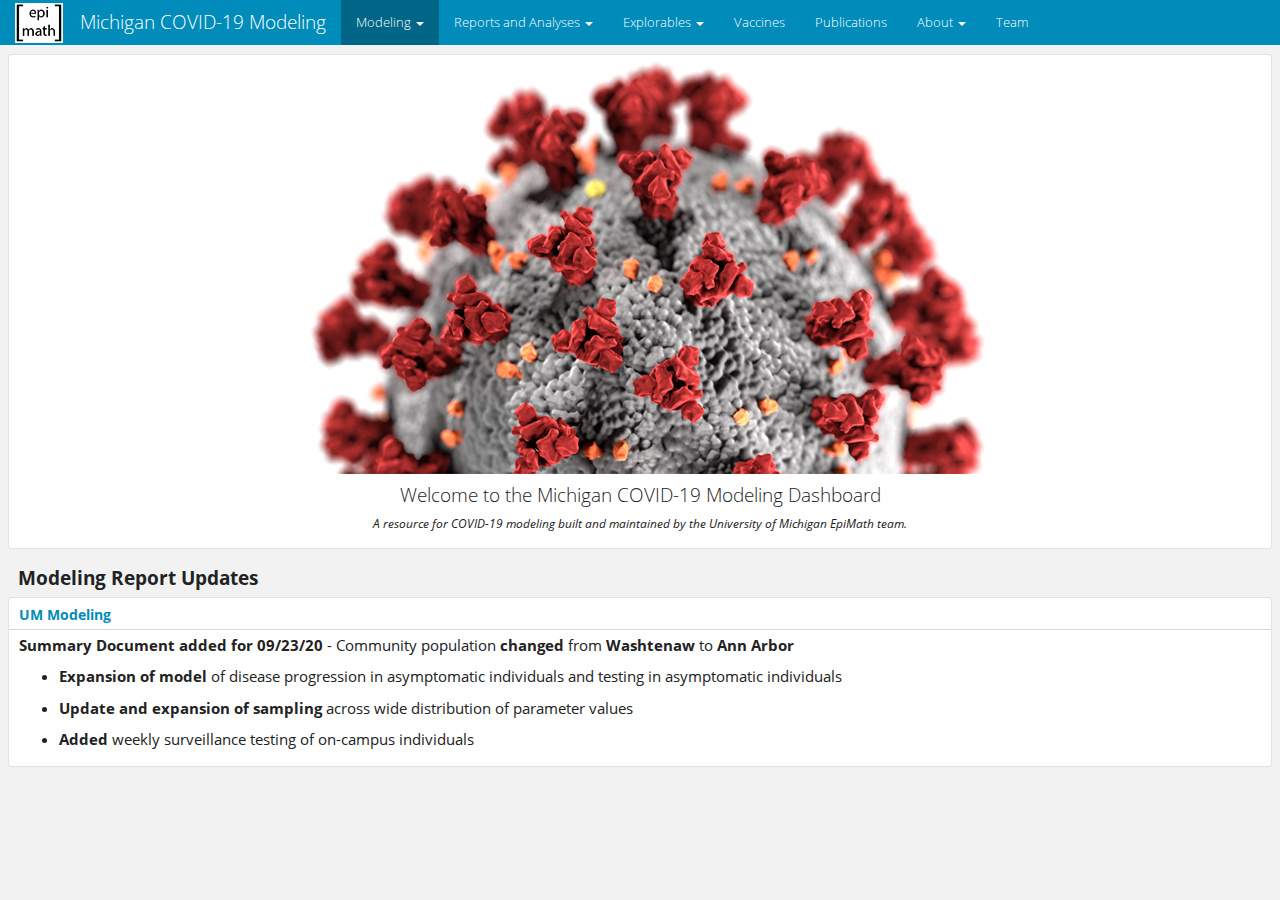
==== commit d64ba741: "replace ampersand with the word" ====
--- a/doc/index.html
+++ b/doc/index.html
@@ -17,19 +17,18 @@
 <link rel="icon" href="favicon.png">
 
 <style type="text/css">
-code.sourceCode > span { display: inline-block; line-height: 1.25; }
+pre > code.sourceCode { white-space: pre; position: relative; }
+pre > code.sourceCode > span { display: inline-block; line-height: 1.25; }
+pre > code.sourceCode > span:empty { height: 1.2em; }
 code.sourceCode > span { color: inherit; text-decoration: inherit; }
-code.sourceCode > span:empty { height: 1.2em; }
-.sourceCode { overflow: visible; }
-code.sourceCode { white-space: pre; position: relative; }
 div.sourceCode { margin: 1em 0; }
 pre.sourceCode { margin: 0; }
 @media screen {
 div.sourceCode { overflow: auto; }
 }
 @media print {
-code.sourceCode { white-space: pre-wrap; }
-code.sourceCode > span { text-indent: -5em; padding-left: 5em; }
+pre > code.sourceCode { white-space: pre-wrap; }
+pre > code.sourceCode > span { text-indent: -5em; padding-left: 5em; }
 }
 pre.numberSource code
   { counter-reset: source-line 0; }
@@ -49,7 +48,7 @@
 div.sourceCode
   {   }
 @media screen {
-code.sourceCode > span > a:first-child::before { text-decoration: underline; }
+pre > code.sourceCode > span > a:first-child::before { text-decoration: underline; }
 }
 code span.al { color: #ff0000; font-weight: bold; } /* Alert */
 code span.an { color: #60a0b0; font-weight: bold; font-style: italic; } /* Annotation */
@@ -86,6 +85,7 @@
 window.FlexDashboardComponents = [];
 </script>
 
+<script src="site_libs/header-attrs-2.3/header-attrs.js"></script>
 <script src="site_libs/jquery-1.11.3/jquery.min.js"></script>
 <meta name="viewport" content="width=device-width, initial-scale=1" />
 <link href="site_libs/bootstrap-3.3.5/css/yeti.min.css" rel="stylesheet" />
@@ -2721,11 +2721,11 @@
 
 </div>
 <div id="recent-updates" class="section level1" data-orientation="rows" data-navmenu="Modeling">
-<h1>Recent Updates</h1>
+<h1 data-orientation="rows" data-navmenu="Modeling">Recent Updates</h1>
 <div id="row" class="section level2">
 <h2>Row</h2>
 <div id="section" class="section level3 no-title">
-<h3></h3>
+<h3 class="no-title"></h3>
 <center>
 <img class="banner" src="23311.png" alt="image of the coronavirus provided by the CDC">
 </center>
@@ -2742,7 +2742,7 @@
 </div>
 </div>
 <div id="row-1" class="section level2" data-height="40">
-<h2>Row</h2>
+<h2 data-height="40">Row</h2>
 <h4 class="homepageheading">
 Modeling Report Updates
 </h4>
@@ -2777,7 +2777,7 @@
 </div>
 </div>
 <div id="forecasting" class="section level1" data-orientation="rows" data-navmenu="Modeling">
-<h1>Forecasting</h1>
+<h1 data-orientation="rows" data-navmenu="Modeling">Forecasting</h1>
 <div id="row-3" class="section level2">
 <h2>Row</h2>
 <div id="about-forecasts" class="section level3">
@@ -2834,7 +2834,7 @@
 </div>
 <div class="plotdiv" style="width: inherit !important; height: 95%; !important margin: 5px; !important">
 <div id="htmlwidget-2fb3922bf1f121d5778c" style="width:100%;height:400px;" class="plotly html-widget"></div>
-<script type="application/json" data-for="htmlwidget-2fb3922bf1f121d5778c">{"x":{"data":[{"x":[1583625600000,1583712000000,1583798400000,1583884800000,1583971200000,1584057600000,1584144000000,1584230400000,1584316800000,1584403200000,1584489600000,1584576000000,1584662400000,1584748800000,1584835200000,1584921600000,1585008000000,1585094400000,1585180800000,1585267200000,1585353600000,1585440000000,1585526400000,1585612800000,1585699200000,1585785600000,1585872000000,1585958400000,1586044800000,1586131200000,1586217600000,1586304000000,1586390400000,1586476800000,1586563200000,1586649600000,1586736000000,1586822400000,1586908800000,1586995200000,1587081600000,1587168000000,1587254400000,1587340800000,1587427200000,1587513600000,1587600000000,1587686400000,1587772800000,1587859200000,1587945600000,1588032000000,1588118400000,1588204800000],"y":[2,27.9336973283335,60.00468829818,98.7815801057088,145.712163369641,202.873865162182,272.909228935987,359.059412434449,465.203249096762,595.994117355985,756.965670058026,954.616031008265,1196.50092928868,1491.25814403504,1848.54312492055,2278.85244591342,2793.1763902269,3402.44236826167,4116.75396581409,4944.41938161813,5890.89595699774,6957.7242417718,8141.64826307212,9434.20847778327,10821.8125719873,12286.4333929895,13806.8196015945,15360.0306294719,16923.0352381505,18474.1620935488,19994.2254511652,21467.2160827655,22880.6127112667,24225.3419222795,25495.5007103815,26687.93360229,27801.7462041274,28837.8197154788,29798.3560625295,30686.493923287,31505.98689494,32260.9478525838,32955.6421599599,33594.3551122356,34181.2810780621,34720.4508045138,35215.6883902547,35670.5860601291,36088.4899664117,36472.4998665467,36825.4743809085,37150.0399487411,37448.6034990246,37723.3665786546],"text":["Date: 2020-03-08 <br>Best fit: 2","Date: 2020-03-09 <br>Best fit: 28","Date: 2020-03-10 <br>Best fit: 60","Date: 2020-03-11 <br>Best fit: 99","Date: 2020-03-12 <br>Best fit: 146","Date: 2020-03-13 <br>Best fit: 203","Date: 2020-03-14 <br>Best fit: 273","Date: 2020-03-15 <br>Best fit: 359","Date: 2020-03-16 <br>Best fit: 465","Date: 2020-03-17 <br>Best fit: 596","Date: 2020-03-18 <br>Best fit: 757","Date: 2020-03-19 <br>Best fit: 955","Date: 2020-03-20 <br>Best fit: 1197","Date: 2020-03-21 <br>Best fit: 1491","Date: 2020-03-22 <br>Best fit: 1849","Date: 2020-03-23 <br>Best fit: 2279","Date: 2020-03-24 <br>Best fit: 2793","Date: 2020-03-25 <br>Best fit: 3402","Date: 2020-03-26 <br>Best fit: 4117","Date: 2020-03-27 <br>Best fit: 4944","Date: 2020-03-28 <br>Best fit: 5891","Date: 2020-03-29 <br>Best fit: 6958","Date: 2020-03-30 <br>Best fit: 8142","Date: 2020-03-31 <br>Best fit: 9434","Date: 2020-04-01 <br>Best fit: 10822","Date: 2020-04-02 <br>Best fit: 12286","Date: 2020-04-03 <br>Best fit: 13807","Date: 2020-04-04 <br>Best fit: 15360","Date: 2020-04-05 <br>Best fit: 16923","Date: 2020-04-06 <br>Best fit: 18474","Date: 2020-04-07 <br>Best fit: 19994","Date: 2020-04-08 <br>Best fit: 21467","Date: 2020-04-09 <br>Best fit: 22881","Date: 2020-04-10 <br>Best fit: 24225","Date: 2020-04-11 <br>Best fit: 25496","Date: 2020-04-12 <br>Best fit: 26688","Date: 2020-04-13 <br>Best fit: 27802","Date: 2020-04-14 <br>Best fit: 28838","Date: 2020-04-15 <br>Best fit: 29798","Date: 2020-04-16 <br>Best fit: 30686","Date: 2020-04-17 <br>Best fit: 31506","Date: 2020-04-18 <br>Best fit: 32261","Date: 2020-04-19 <br>Best fit: 32956","Date: 2020-04-20 <br>Best fit: 33594","Date: 2020-04-21 <br>Best fit: 34181","Date: 2020-04-22 <br>Best fit: 34720","Date: 2020-04-23 <br>Best fit: 35216","Date: 2020-04-24 <br>Best fit: 35671","Date: 2020-04-25 <br>Best fit: 36088","Date: 2020-04-26 <br>Best fit: 36472","Date: 2020-04-27 <br>Best fit: 36825","Date: 2020-04-28 <br>Best fit: 37150","Date: 2020-04-29 <br>Best fit: 37449","Date: 2020-04-30 <br>Best fit: 37723"],"type":"scatter","mode":"lines","line":{"width":1.88976377952756,"color":"rgba(0,0,0,1)","dash":"solid"},"hoveron":"points","name":"Best fit","legendgroup":"Best fit","showlegend":true,"xaxis":"x","yaxis":"y","hoverinfo":"text","frame":null},{"x":[1583625600000,1583712000000,1583798400000,1583884800000,1583971200000,1584057600000,1584144000000,1584230400000,1584316800000,1584403200000,1584489600000,1584576000000,1584662400000,1584748800000,1584835200000,1584921600000,1585008000000,1585094400000,1585180800000,1585267200000,1585353600000,1585440000000,1585526400000,1585612800000,1585699200000,1585785600000,1585872000000,1585958400000,1586044800000,1586131200000,1586217600000,1586304000000,1586390400000,1586476800000,1586563200000,1586649600000,1586736000000,1586822400000,1586908800000,1586995200000,1587081600000,1587168000000,1587254400000,1587340800000,1587427200000,1587513600000,1587600000000,1587686400000,1587772800000,1587859200000,1587945600000,1588032000000,1588118400000,1588204800000],"y":[2,129.555097102615,226.169455530909,312.432096424603,405.179403154348,508.760395002674,628.181284146516,769.374617691279,933.37381483713,1122.46419369936,1345.22537722035,1608.44739820309,1913.33578712002,2266.72670066296,2677.88894424189,3150.25477263817,3690.85660960528,4305.61812781838,5001.82542199052,5785.08083933439,6663.87519274633,7620.84371192897,8664.21967382826,9799.85860684624,11023.9811648089,12322.8678837354,13702.8756668607,15156.340716742,16606.9114965413,18050.8170383541,19501.9755891084,20948.7430498501,22367.6731960523,23746.7221195951,25072.5505151366,26336.7964298688,27534.7265182571,28662.7174988058,29708.4701407695,30674.2632252192,31554.7350217688,32342.3398765376,33090.9822446939,33778.451276873,34408.2420604835,34976.6026050405,35484.3890390116,35937.5080679466,36338.9257857028,36698.4542584587,37018.3968429363,37316.552733743,37578.859189718,37817.1147399099],"text":["Date: 2020-03-08 <br>Median: 2","Date: 2020-03-09 <br>Median: 130","Date: 2020-03-10 <br>Median: 226","Date: 2020-03-11 <br>Median: 312","Date: 2020-03-12 <br>Median: 405","Date: 2020-03-13 <br>Median: 509","Date: 2020-03-14 <br>Median: 628","Date: 2020-03-15 <br>Median: 769","Date: 2020-03-16 <br>Median: 933","Date: 2020-03-17 <br>Median: 1122","Date: 2020-03-18 <br>Median: 1345","Date: 2020-03-19 <br>Median: 1608","Date: 2020-03-20 <br>Median: 1913","Date: 2020-03-21 <br>Median: 2267","Date: 2020-03-22 <br>Median: 2678","Date: 2020-03-23 <br>Median: 3150","Date: 2020-03-24 <br>Median: 3691","Date: 2020-03-25 <br>Median: 4306","Date: 2020-03-26 <br>Median: 5002","Date: 2020-03-27 <br>Median: 5785","Date: 2020-03-28 <br>Median: 6664","Date: 2020-03-29 <br>Median: 7621","Date: 2020-03-30 <br>Median: 8664","Date: 2020-03-31 <br>Median: 9800","Date: 2020-04-01 <br>Median: 11024","Date: 2020-04-02 <br>Median: 12323","Date: 2020-04-03 <br>Median: 13703","Date: 2020-04-04 <br>Median: 15156","Date: 2020-04-05 <br>Median: 16607","Date: 2020-04-06 <br>Median: 18051","Date: 2020-04-07 <br>Median: 19502","Date: 2020-04-08 <br>Median: 20949","Date: 2020-04-09 <br>Median: 22368","Date: 2020-04-10 <br>Median: 23747","Date: 2020-04-11 <br>Median: 25073","Date: 2020-04-12 <br>Median: 26337","Date: 2020-04-13 <br>Median: 27535","Date: 2020-04-14 <br>Median: 28663","Date: 2020-04-15 <br>Median: 29708","Date: 2020-04-16 <br>Median: 30674","Date: 2020-04-17 <br>Median: 31555","Date: 2020-04-18 <br>Median: 32342","Date: 2020-04-19 <br>Median: 33091","Date: 2020-04-20 <br>Median: 33778","Date: 2020-04-21 <br>Median: 34408","Date: 2020-04-22 <br>Median: 34977","Date: 2020-04-23 <br>Median: 35484","Date: 2020-04-24 <br>Median: 35938","Date: 2020-04-25 <br>Median: 36339","Date: 2020-04-26 <br>Median: 36698","Date: 2020-04-27 <br>Median: 37018","Date: 2020-04-28 <br>Median: 37317","Date: 2020-04-29 <br>Median: 37579","Date: 2020-04-30 <br>Median: 37817"],"type":"scatter","mode":"lines","line":{"width":1.88976377952756,"color":"rgba(0,0,0,1)","dash":"dash"},"hoveron":"points","name":"Median","legendgroup":"Median","showlegend":true,"xaxis":"x","yaxis":"y","hoverinfo":"text","frame":null},{"x":[1583625600000,1583712000000,1583798400000,1583884800000,1583971200000,1584057600000,1584144000000,1584230400000,1584316800000,1584403200000,1584489600000,1584576000000,1584662400000,1584748800000,1584835200000,1584921600000,1585008000000,1585094400000,1585180800000,1585267200000,1585353600000,1585440000000,1585526400000,1585612800000,1585699200000,1585785600000,1585872000000,1585958400000,1586044800000,1586131200000,1586217600000,1586304000000,1586390400000,1586476800000,1586563200000,1586649600000,1586736000000,1586822400000,1586908800000,1586995200000,1587081600000,1587168000000,1587254400000,1587340800000,1587427200000,1587513600000,1587600000000,1587686400000,1587772800000,1587859200000,1587945600000,1588032000000,1588118400000,1588204800000,1588204800000,1588204800000,1588118400000,1588032000000,1587945600000,1587859200000,1587772800000,1587686400000,1587600000000,1587513600000,1587427200000,1587340800000,1587254400000,1587168000000,1587081600000,1586995200000,1586908800000,1586822400000,1586736000000,1586649600000,1586563200000,1586476800000,1586390400000,1586304000000,1586217600000,1586131200000,1586044800000,1585958400000,1585872000000,1585785600000,1585699200000,1585612800000,1585526400000,1585440000000,1585353600000,1585267200000,1585180800000,1585094400000,1585008000000,1584921600000,1584835200000,1584748800000,1584662400000,1584576000000,1584489600000,1584403200000,1584316800000,1584230400000,1584144000000,1584057600000,1583971200000,1583884800000,1583798400000,1583712000000,1583625600000,1583625600000],"y":[2,8.63247574564982,19.3057507953383,33.8304737995654,52.395148342813,74.2087123571699,102.422223141869,139.115605748502,186.972484194845,249.461090345652,331.062960326191,426.895791650151,544.290485074103,692.046115832915,877.618977217087,1109.93105253101,1399.61104204552,1759.07144981249,2202.41693787544,2745.17582946859,3348.34488544228,4058.24677945898,4892.5431311064,5862.65818675638,6977.12173187513,8240.08136794691,9649.93083846038,11198.304539977,12869.5810571041,14353.9658016317,15826.6431914154,17284.0601826567,18708.1090755536,20147.7395650985,21542.5272414206,22851.7694415262,24218.9443955155,25595.8833586382,27031.1995493013,28529.9037266499,30094.4876298999,31214.1342546862,32046.1546977067,32755.7178760628,33056.1734841117,33292.1410931688,33485.1754655886,33645.5649319855,33778.5096273569,33888.4678295896,33979.2399778107,34054.0469676633,34115.6047625359,34166.1940366702,34166.1940366702,57681.7408683326,55004.9031369585,52431.9037346521,49959.5410017766,47652.908270861,45470.9104248139,43551.8675556463,41757.5474026677,39957.8109810126,38316.2308636674,36737.1906796866,35309.548422003,34008.9207837323,32902.1251058728,31685.9080443934,30577.4037899513,29670.7038827748,28809.2897934002,27841.6634958607,26734.7589806411,25479.5192638739,24071.9606796593,22515.3719726973,20822.4333017813,19088.7927321559,17522.8174424217,16375.2621925122,15274.3187320777,14198.6330307161,13153.3340650533,12142.9914712106,11171.5287316295,10242.2021920027,9357.53813173197,8519.32931260125,7728.69764624951,7042.17036788453,6470.22315674918,5922.53056779961,5397.96093721792,4895.39079943791,4413.699084564,3951.771850211,3522.06361275357,3117.32869994957,2761.46953133056,2423.01615123577,2111.46610956726,1817.4526304086,1533.64351452213,1276.75288319881,1014.54009179592,668.930985161807,2,2],"text":["Date: 2020-03-08 <br>Min: 2 <br>Max: 2","Date: 2020-03-09 <br>Min: 9 <br>Max: 669","Date: 2020-03-10 <br>Min: 19 <br>Max: 1015","Date: 2020-03-11 <br>Min: 34 <br>Max: 1277","Date: 2020-03-12 <br>Min: 52 <br>Max: 1534","Date: 2020-03-13 <br>Min: 74 <br>Max: 1817","Date: 2020-03-14 <br>Min: 102 <br>Max: 2111","Date: 2020-03-15 <br>Min: 139 <br>Max: 2423","Date: 2020-03-16 <br>Min: 187 <br>Max: 2761","Date: 2020-03-17 <br>Min: 249 <br>Max: 3117","Date: 2020-03-18 <br>Min: 331 <br>Max: 3522","Date: 2020-03-19 <br>Min: 427 <br>Max: 3952","Date: 2020-03-20 <br>Min: 544 <br>Max: 4414","Date: 2020-03-21 <br>Min: 692 <br>Max: 4895","Date: 2020-03-22 <br>Min: 878 <br>Max: 5398","Date: 2020-03-23 <br>Min: 1110 <br>Max: 5923","Date: 2020-03-24 <br>Min: 1400 <br>Max: 6470","Date: 2020-03-25 <br>Min: 1759 <br>Max: 7042","Date: 2020-03-26 <br>Min: 2202 <br>Max: 7729","Date: 2020-03-27 <br>Min: 2745 <br>Max: 8519","Date: 2020-03-28 <br>Min: 3348 <br>Max: 9358","Date: 2020-03-29 <br>Min: 4058 <br>Max: 10242","Date: 2020-03-30 <br>Min: 4893 <br>Max: 11172","Date: 2020-03-31 <br>Min: 5863 <br>Max: 12143","Date: 2020-04-01 <br>Min: 6977 <br>Max: 13153","Date: 2020-04-02 <br>Min: 8240 <br>Max: 14199","Date: 2020-04-03 <br>Min: 9650 <br>Max: 15274","Date: 2020-04-04 <br>Min: 11198 <br>Max: 16375","Date: 2020-04-05 <br>Min: 12870 <br>Max: 17523","Date: 2020-04-06 <br>Min: 14354 <br>Max: 19089","Date: 2020-04-07 <br>Min: 15827 <br>Max: 20822","Date: 2020-04-08 <br>Min: 17284 <br>Max: 22515","Date: 2020-04-09 <br>Min: 18708 <br>Max: 24072","Date: 2020-04-10 <br>Min: 20148 <br>Max: 25480","Date: 2020-04-11 <br>Min: 21543 <br>Max: 26735","Date: 2020-04-12 <br>Min: 22852 <br>Max: 27842","Date: 2020-04-13 <br>Min: 24219 <br>Max: 28809","Date: 2020-04-14 <br>Min: 25596 <br>Max: 29671","Date: 2020-04-15 <br>Min: 27031 <br>Max: 30577","Date: 2020-04-16 <br>Min: 28530 <br>Max: 31686","Date: 2020-04-17 <br>Min: 30094 <br>Max: 32902","Date: 2020-04-18 <br>Min: 31214 <br>Max: 34009","Date: 2020-04-19 <br>Min: 32046 <br>Max: 35310","Date: 2020-04-20 <br>Min: 32756 <br>Max: 36737","Date: 2020-04-21 <br>Min: 33056 <br>Max: 38316","Date: 2020-04-22 <br>Min: 33292 <br>Max: 39958","Date: 2020-04-23 <br>Min: 33485 <br>Max: 41758","Date: 2020-04-24 <br>Min: 33646 <br>Max: 43552","Date: 2020-04-25 <br>Min: 33779 <br>Max: 45471","Date: 2020-04-26 <br>Min: 33888 <br>Max: 47653","Date: 2020-04-27 <br>Min: 33979 <br>Max: 49960","Date: 2020-04-28 <br>Min: 34054 <br>Max: 52432","Date: 2020-04-29 <br>Min: 34116 <br>Max: 55005","Date: 2020-04-30 <br>Min: 34166 <br>Max: 57682","Date: 2020-04-30 <br>Min: 34166 <br>Max: 57682","Date: 2020-04-30 <br>Min: 34166 <br>Max: 57682","Date: 2020-04-29 <br>Min: 34116 <br>Max: 55005","Date: 2020-04-28 <br>Min: 34054 <br>Max: 52432","Date: 2020-04-27 <br>Min: 33979 <br>Max: 49960","Date: 2020-04-26 <br>Min: 33888 <br>Max: 47653","Date: 2020-04-25 <br>Min: 33779 <br>Max: 45471","Date: 2020-04-24 <br>Min: 33646 <br>Max: 43552","Date: 2020-04-23 <br>Min: 33485 <br>Max: 41758","Date: 2020-04-22 <br>Min: 33292 <br>Max: 39958","Date: 2020-04-21 <br>Min: 33056 <br>Max: 38316","Date: 2020-04-20 <br>Min: 32756 <br>Max: 36737","Date: 2020-04-19 <br>Min: 32046 <br>Max: 35310","Date: 2020-04-18 <br>Min: 31214 <br>Max: 34009","Date: 2020-04-17 <br>Min: 30094 <br>Max: 32902","Date: 2020-04-16 <br>Min: 28530 <br>Max: 31686","Date: 2020-04-15 <br>Min: 27031 <br>Max: 30577","Date: 2020-04-14 <br>Min: 25596 <br>Max: 29671","Date: 2020-04-13 <br>Min: 24219 <br>Max: 28809","Date: 2020-04-12 <br>Min: 22852 <br>Max: 27842","Date: 2020-04-11 <br>Min: 21543 <br>Max: 26735","Date: 2020-04-10 <br>Min: 20148 <br>Max: 25480","Date: 2020-04-09 <br>Min: 18708 <br>Max: 24072","Date: 2020-04-08 <br>Min: 17284 <br>Max: 22515","Date: 2020-04-07 <br>Min: 15827 <br>Max: 20822","Date: 2020-04-06 <br>Min: 14354 <br>Max: 19089","Date: 2020-04-05 <br>Min: 12870 <br>Max: 17523","Date: 2020-04-04 <br>Min: 11198 <br>Max: 16375","Date: 2020-04-03 <br>Min: 9650 <br>Max: 15274","Date: 2020-04-02 <br>Min: 8240 <br>Max: 14199","Date: 2020-04-01 <br>Min: 6977 <br>Max: 13153","Date: 2020-03-31 <br>Min: 5863 <br>Max: 12143","Date: 2020-03-30 <br>Min: 4893 <br>Max: 11172","Date: 2020-03-29 <br>Min: 4058 <br>Max: 10242","Date: 2020-03-28 <br>Min: 3348 <br>Max: 9358","Date: 2020-03-27 <br>Min: 2745 <br>Max: 8519","Date: 2020-03-26 <br>Min: 2202 <br>Max: 7729","Date: 2020-03-25 <br>Min: 1759 <br>Max: 7042","Date: 2020-03-24 <br>Min: 1400 <br>Max: 6470","Date: 2020-03-23 <br>Min: 1110 <br>Max: 5923","Date: 2020-03-22 <br>Min: 878 <br>Max: 5398","Date: 2020-03-21 <br>Min: 692 <br>Max: 4895","Date: 2020-03-20 <br>Min: 544 <br>Max: 4414","Date: 2020-03-19 <br>Min: 427 <br>Max: 3952","Date: 2020-03-18 <br>Min: 331 <br>Max: 3522","Date: 2020-03-17 <br>Min: 249 <br>Max: 3117","Date: 2020-03-16 <br>Min: 187 <br>Max: 2761","Date: 2020-03-15 <br>Min: 139 <br>Max: 2423","Date: 2020-03-14 <br>Min: 102 <br>Max: 2111","Date: 2020-03-13 <br>Min: 74 <br>Max: 1817","Date: 2020-03-12 <br>Min: 52 <br>Max: 1534","Date: 2020-03-11 <br>Min: 34 <br>Max: 1277","Date: 2020-03-10 <br>Min: 19 <br>Max: 1015","Date: 2020-03-09 <br>Min: 9 <br>Max: 669","Date: 2020-03-08 <br>Min: 2 <br>Max: 2","Date: 2020-03-08 <br>Min: 2 <br>Max: 2"],"type":"scatter","mode":"lines","line":{"width":1.88976377952756,"color":"transparent","dash":"solid"},"fill":"toself","fillcolor":"rgba(51,51,51,0.3)","hoveron":"points","showlegend":false,"xaxis":"x","yaxis":"y","hoverinfo":"text","frame":null},{"x":[1583625600000,1583712000000,1583798400000,1583884800000,1583971200000,1584057600000,1584144000000,1584230400000,1584316800000,1584403200000,1584489600000,1584576000000,1584662400000,1584748800000,1584835200000,1584921600000,1585008000000,1585094400000,1585180800000,1585267200000,1585353600000,1585440000000,1585526400000,1585612800000,1585699200000,1585785600000,1585872000000,1585958400000,1586044800000,1586131200000,1586217600000,1586304000000,1586390400000,1586476800000,1586563200000,1586649600000,1586736000000,1586822400000,1586908800000,1586995200000,1587081600000,1587168000000,1587254400000,1587340800000,1587427200000,1587513600000,1587600000000,null,null,null,null,null,null,null],"y":[2,8,11,21,43,79,98,128,188,291,526,794,1151,1380,1658,2072,2677,3207,4137,5315,6057,7084,8344,9779,11142,12841,14389,15820,17267,18860,20096,21357,22648,23987,24823,25713,26916,27897,29394,30423,31430,31944,32579,33509,34581,35728,36941,null,null,null,null,null,null,null],"text":["Date: 2020-03-08 <br>Cases: 2","Date: 2020-03-09 <br>Cases: 8","Date: 2020-03-10 <br>Cases: 11","Date: 2020-03-11 <br>Cases: 21","Date: 2020-03-12 <br>Cases: 43","Date: 2020-03-13 <br>Cases: 79","Date: 2020-03-14 <br>Cases: 98","Date: 2020-03-15 <br>Cases: 128","Date: 2020-03-16 <br>Cases: 188","Date: 2020-03-17 <br>Cases: 291","Date: 2020-03-18 <br>Cases: 526","Date: 2020-03-19 <br>Cases: 794","Date: 2020-03-20 <br>Cases: 1151","Date: 2020-03-21 <br>Cases: 1380","Date: 2020-03-22 <br>Cases: 1658","Date: 2020-03-23 <br>Cases: 2072","Date: 2020-03-24 <br>Cases: 2677","Date: 2020-03-25 <br>Cases: 3207","Date: 2020-03-26 <br>Cases: 4137","Date: 2020-03-27 <br>Cases: 5315","Date: 2020-03-28 <br>Cases: 6057","Date: 2020-03-29 <br>Cases: 7084","Date: 2020-03-30 <br>Cases: 8344","Date: 2020-03-31 <br>Cases: 9779","Date: 2020-04-01 <br>Cases: 11142","Date: 2020-04-02 <br>Cases: 12841","Date: 2020-04-03 <br>Cases: 14389","Date: 2020-04-04 <br>Cases: 15820","Date: 2020-04-05 <br>Cases: 17267","Date: 2020-04-06 <br>Cases: 18860","Date: 2020-04-07 <br>Cases: 20096","Date: 2020-04-08 <br>Cases: 21357","Date: 2020-04-09 <br>Cases: 22648","Date: 2020-04-10 <br>Cases: 23987","Date: 2020-04-11 <br>Cases: 24823","Date: 2020-04-12 <br>Cases: 25713","Date: 2020-04-13 <br>Cases: 26916","Date: 2020-04-14 <br>Cases: 27897","Date: 2020-04-15 <br>Cases: 29394","Date: 2020-04-16 <br>Cases: 30423","Date: 2020-04-17 <br>Cases: 31430","Date: 2020-04-18 <br>Cases: 31944","Date: 2020-04-19 <br>Cases: 32579","Date: 2020-04-20 <br>Cases: 33509","Date: 2020-04-21 <br>Cases: 34581","Date: 2020-04-22 <br>Cases: 35728","Date: 2020-04-23 <br>Cases: 36941","Date: 2020-04-24 <br>Cases: NA","Date: 2020-04-25 <br>Cases: NA","Date: 2020-04-26 <br>Cases: NA","Date: 2020-04-27 <br>Cases: NA","Date: 2020-04-28 <br>Cases: NA","Date: 2020-04-29 <br>Cases: NA","Date: 2020-04-30 <br>Cases: NA"],"type":"scatter","mode":"markers","marker":{"autocolorscale":false,"color":"rgba(0,0,0,1)","opacity":1,"size":5.66929133858268,"symbol":"circle","line":{"width":1.88976377952756,"color":"rgba(0,0,0,1)"}},"hoveron":"points","showlegend":false,"xaxis":"x","yaxis":"y","hoverinfo":"text","frame":null}],"layout":{"margin":{"t":25.1483025610482,"r":7.30593607305936,"b":39.1026404605916,"l":54.7945205479452},"plot_bgcolor":"rgba(235,235,235,1)","paper_bgcolor":"rgba(255,255,255,1)","font":{"color":"rgba(0,0,0,1)","family":"","size":14.6118721461187},"xaxis":{"domain":[0,1],"automargin":true,"type":"date","autorange":false,"range":[1583396640000,1588433760000],"tickmode":"array","ticktext":["1584000000000","1585000000000","1586000000000","1587000000000","1588000000000"],"tickvals":[1584000000000,1585000000000,1586000000000,1587000000000,1588000000000],"categoryorder":"array","categoryarray":["1584000000000","1585000000000","1586000000000","1587000000000","1588000000000"],"nticks":null,"ticks":"outside","tickcolor":"rgba(51,51,51,1)","ticklen":3.65296803652968,"tickwidth":0.66417600664176,"showticklabels":true,"tickfont":{"color":"rgba(77,77,77,1)","family":"","size":11.689497716895},"tickangle":-0,"showline":false,"linecolor":null,"linewidth":0,"showgrid":true,"gridcolor":"rgba(255,255,255,1)","gridwidth":0.66417600664176,"zeroline":false,"anchor":"y","title":{"text":"Date","font":{"color":"rgba(0,0,0,1)","family":"","size":14.6118721461187}},"hoverformat":".2f","tickformat":"%b %d"},"yaxis":{"domain":[0,1],"automargin":true,"type":"linear","autorange":false,"range":[-2881.98704341663,60565.7279117492],"tickmode":"array","ticktext":["0","20000","40000","60000"],"tickvals":[0,20000,40000,60000],"categoryorder":"array","categoryarray":["0","20000","40000","60000"],"nticks":null,"ticks":"outside","tickcolor":"rgba(51,51,51,1)","ticklen":3.65296803652968,"tickwidth":0.66417600664176,"showticklabels":true,"tickfont":{"color":"rgba(77,77,77,1)","family":"","size":11.689497716895},"tickangle":-0,"showline":false,"linecolor":null,"linewidth":0,"showgrid":true,"gridcolor":"rgba(255,255,255,1)","gridwidth":0.66417600664176,"zeroline":false,"anchor":"x","title":{"text":"Cumulative Lab-Confirmed Cases","font":{"color":"rgba(0,0,0,1)","family":"","size":14.6118721461187}},"hoverformat":".2f"},"shapes":[{"type":"rect","fillcolor":null,"line":{"color":null,"width":0,"linetype":[]},"yref":"paper","xref":"paper","x0":0,"x1":1,"y0":0,"y1":1}],"showlegend":true,"legend":{"bgcolor":"rgba(255,255,255,1)","bordercolor":"transparent","borderwidth":1.88976377952756,"font":{"color":"rgba(0,0,0,1)","family":"","size":11.689497716895},"y":0.9,"x":0.05,"orientation":"h"},"hovermode":"closest","barmode":"relative"},"config":{"doubleClick":"reset","showSendToCloud":false},"source":"A","attrs":{"580637e7ac2":{"x":{},"y":{},"text":{},"linetype":{},"type":"scatter"},"5801bb87bc2":{"x":{},"y":{},"text":{},"linetype":{}},"580434e2102":{"x":{},"ymin":{},"ymax":{},"text":{}},"5806a0960de":{"x":{},"y":{},"text":{}}},"cur_data":"580637e7ac2","visdat":{"580637e7ac2":["function (y) ","x"],"5801bb87bc2":["function (y) ","x"],"580434e2102":["function (y) ","x"],"5806a0960de":["function (y) ","x"]},"highlight":{"on":"plotly_click","persistent":false,"dynamic":false,"selectize":false,"opacityDim":0.2,"selected":{"opacity":1},"debounce":0},"shinyEvents":["plotly_hover","plotly_click","plotly_selected","plotly_relayout","plotly_brushed","plotly_brushing","plotly_clickannotation","plotly_doubleclick","plotly_deselect","plotly_afterplot","plotly_sunburstclick"],"base_url":"https://plot.ly"},"evals":[],"jsHooks":[]}</script>
+<script type="application/json" data-for="htmlwidget-2fb3922bf1f121d5778c">{"x":{"data":[{"x":[1583625600000,1583712000000,1583798400000,1583884800000,1583971200000,1584057600000,1584144000000,1584230400000,1584316800000,1584403200000,1584489600000,1584576000000,1584662400000,1584748800000,1584835200000,1584921600000,1585008000000,1585094400000,1585180800000,1585267200000,1585353600000,1585440000000,1585526400000,1585612800000,1585699200000,1585785600000,1585872000000,1585958400000,1586044800000,1586131200000,1586217600000,1586304000000,1586390400000,1586476800000,1586563200000,1586649600000,1586736000000,1586822400000,1586908800000,1586995200000,1587081600000,1587168000000,1587254400000,1587340800000,1587427200000,1587513600000,1587600000000,1587686400000,1587772800000,1587859200000,1587945600000,1588032000000,1588118400000,1588204800000],"y":[2,27.9336973283335,60.00468829818,98.7815801057088,145.712163369641,202.873865162182,272.909228935987,359.059412434449,465.203249096762,595.994117355985,756.965670058026,954.616031008265,1196.50092928868,1491.25814403504,1848.54312492055,2278.85244591342,2793.1763902269,3402.44236826167,4116.75396581409,4944.41938161813,5890.89595699774,6957.7242417718,8141.64826307212,9434.20847778327,10821.8125719873,12286.4333929895,13806.8196015945,15360.0306294719,16923.0352381505,18474.1620935488,19994.2254511652,21467.2160827655,22880.6127112667,24225.3419222795,25495.5007103815,26687.93360229,27801.7462041274,28837.8197154788,29798.3560625295,30686.493923287,31505.98689494,32260.9478525838,32955.6421599599,33594.3551122356,34181.2810780621,34720.4508045138,35215.6883902547,35670.5860601291,36088.4899664117,36472.4998665467,36825.4743809085,37150.0399487411,37448.6034990246,37723.3665786546],"text":["Date: 2020-03-08 <br>Best fit: 2","Date: 2020-03-09 <br>Best fit: 28","Date: 2020-03-10 <br>Best fit: 60","Date: 2020-03-11 <br>Best fit: 99","Date: 2020-03-12 <br>Best fit: 146","Date: 2020-03-13 <br>Best fit: 203","Date: 2020-03-14 <br>Best fit: 273","Date: 2020-03-15 <br>Best fit: 359","Date: 2020-03-16 <br>Best fit: 465","Date: 2020-03-17 <br>Best fit: 596","Date: 2020-03-18 <br>Best fit: 757","Date: 2020-03-19 <br>Best fit: 955","Date: 2020-03-20 <br>Best fit: 1197","Date: 2020-03-21 <br>Best fit: 1491","Date: 2020-03-22 <br>Best fit: 1849","Date: 2020-03-23 <br>Best fit: 2279","Date: 2020-03-24 <br>Best fit: 2793","Date: 2020-03-25 <br>Best fit: 3402","Date: 2020-03-26 <br>Best fit: 4117","Date: 2020-03-27 <br>Best fit: 4944","Date: 2020-03-28 <br>Best fit: 5891","Date: 2020-03-29 <br>Best fit: 6958","Date: 2020-03-30 <br>Best fit: 8142","Date: 2020-03-31 <br>Best fit: 9434","Date: 2020-04-01 <br>Best fit: 10822","Date: 2020-04-02 <br>Best fit: 12286","Date: 2020-04-03 <br>Best fit: 13807","Date: 2020-04-04 <br>Best fit: 15360","Date: 2020-04-05 <br>Best fit: 16923","Date: 2020-04-06 <br>Best fit: 18474","Date: 2020-04-07 <br>Best fit: 19994","Date: 2020-04-08 <br>Best fit: 21467","Date: 2020-04-09 <br>Best fit: 22881","Date: 2020-04-10 <br>Best fit: 24225","Date: 2020-04-11 <br>Best fit: 25496","Date: 2020-04-12 <br>Best fit: 26688","Date: 2020-04-13 <br>Best fit: 27802","Date: 2020-04-14 <br>Best fit: 28838","Date: 2020-04-15 <br>Best fit: 29798","Date: 2020-04-16 <br>Best fit: 30686","Date: 2020-04-17 <br>Best fit: 31506","Date: 2020-04-18 <br>Best fit: 32261","Date: 2020-04-19 <br>Best fit: 32956","Date: 2020-04-20 <br>Best fit: 33594","Date: 2020-04-21 <br>Best fit: 34181","Date: 2020-04-22 <br>Best fit: 34720","Date: 2020-04-23 <br>Best fit: 35216","Date: 2020-04-24 <br>Best fit: 35671","Date: 2020-04-25 <br>Best fit: 36088","Date: 2020-04-26 <br>Best fit: 36472","Date: 2020-04-27 <br>Best fit: 36825","Date: 2020-04-28 <br>Best fit: 37150","Date: 2020-04-29 <br>Best fit: 37449","Date: 2020-04-30 <br>Best fit: 37723"],"type":"scatter","mode":"lines","line":{"width":1.88976377952756,"color":"rgba(0,0,0,1)","dash":"solid"},"hoveron":"points","name":"Best fit","legendgroup":"Best fit","showlegend":true,"xaxis":"x","yaxis":"y","hoverinfo":"text","frame":null},{"x":[1583625600000,1583712000000,1583798400000,1583884800000,1583971200000,1584057600000,1584144000000,1584230400000,1584316800000,1584403200000,1584489600000,1584576000000,1584662400000,1584748800000,1584835200000,1584921600000,1585008000000,1585094400000,1585180800000,1585267200000,1585353600000,1585440000000,1585526400000,1585612800000,1585699200000,1585785600000,1585872000000,1585958400000,1586044800000,1586131200000,1586217600000,1586304000000,1586390400000,1586476800000,1586563200000,1586649600000,1586736000000,1586822400000,1586908800000,1586995200000,1587081600000,1587168000000,1587254400000,1587340800000,1587427200000,1587513600000,1587600000000,1587686400000,1587772800000,1587859200000,1587945600000,1588032000000,1588118400000,1588204800000],"y":[2,129.555097102615,226.169455530909,312.432096424603,405.179403154348,508.760395002674,628.181284146516,769.374617691279,933.37381483713,1122.46419369936,1345.22537722035,1608.44739820309,1913.33578712002,2266.72670066296,2677.88894424189,3150.25477263817,3690.85660960528,4305.61812781838,5001.82542199052,5785.08083933439,6663.87519274633,7620.84371192897,8664.21967382826,9799.85860684624,11023.9811648089,12322.8678837354,13702.8756668607,15156.340716742,16606.9114965413,18050.8170383541,19501.9755891084,20948.7430498501,22367.6731960523,23746.7221195951,25072.5505151366,26336.7964298688,27534.7265182571,28662.7174988058,29708.4701407695,30674.2632252192,31554.7350217688,32342.3398765376,33090.9822446939,33778.451276873,34408.2420604835,34976.6026050405,35484.3890390116,35937.5080679466,36338.9257857028,36698.4542584587,37018.3968429363,37316.552733743,37578.859189718,37817.1147399099],"text":["Date: 2020-03-08 <br>Median: 2","Date: 2020-03-09 <br>Median: 130","Date: 2020-03-10 <br>Median: 226","Date: 2020-03-11 <br>Median: 312","Date: 2020-03-12 <br>Median: 405","Date: 2020-03-13 <br>Median: 509","Date: 2020-03-14 <br>Median: 628","Date: 2020-03-15 <br>Median: 769","Date: 2020-03-16 <br>Median: 933","Date: 2020-03-17 <br>Median: 1122","Date: 2020-03-18 <br>Median: 1345","Date: 2020-03-19 <br>Median: 1608","Date: 2020-03-20 <br>Median: 1913","Date: 2020-03-21 <br>Median: 2267","Date: 2020-03-22 <br>Median: 2678","Date: 2020-03-23 <br>Median: 3150","Date: 2020-03-24 <br>Median: 3691","Date: 2020-03-25 <br>Median: 4306","Date: 2020-03-26 <br>Median: 5002","Date: 2020-03-27 <br>Median: 5785","Date: 2020-03-28 <br>Median: 6664","Date: 2020-03-29 <br>Median: 7621","Date: 2020-03-30 <br>Median: 8664","Date: 2020-03-31 <br>Median: 9800","Date: 2020-04-01 <br>Median: 11024","Date: 2020-04-02 <br>Median: 12323","Date: 2020-04-03 <br>Median: 13703","Date: 2020-04-04 <br>Median: 15156","Date: 2020-04-05 <br>Median: 16607","Date: 2020-04-06 <br>Median: 18051","Date: 2020-04-07 <br>Median: 19502","Date: 2020-04-08 <br>Median: 20949","Date: 2020-04-09 <br>Median: 22368","Date: 2020-04-10 <br>Median: 23747","Date: 2020-04-11 <br>Median: 25073","Date: 2020-04-12 <br>Median: 26337","Date: 2020-04-13 <br>Median: 27535","Date: 2020-04-14 <br>Median: 28663","Date: 2020-04-15 <br>Median: 29708","Date: 2020-04-16 <br>Median: 30674","Date: 2020-04-17 <br>Median: 31555","Date: 2020-04-18 <br>Median: 32342","Date: 2020-04-19 <br>Median: 33091","Date: 2020-04-20 <br>Median: 33778","Date: 2020-04-21 <br>Median: 34408","Date: 2020-04-22 <br>Median: 34977","Date: 2020-04-23 <br>Median: 35484","Date: 2020-04-24 <br>Median: 35938","Date: 2020-04-25 <br>Median: 36339","Date: 2020-04-26 <br>Median: 36698","Date: 2020-04-27 <br>Median: 37018","Date: 2020-04-28 <br>Median: 37317","Date: 2020-04-29 <br>Median: 37579","Date: 2020-04-30 <br>Median: 37817"],"type":"scatter","mode":"lines","line":{"width":1.88976377952756,"color":"rgba(0,0,0,1)","dash":"dash"},"hoveron":"points","name":"Median","legendgroup":"Median","showlegend":true,"xaxis":"x","yaxis":"y","hoverinfo":"text","frame":null},{"x":[1583625600000,1583712000000,1583798400000,1583884800000,1583971200000,1584057600000,1584144000000,1584230400000,1584316800000,1584403200000,1584489600000,1584576000000,1584662400000,1584748800000,1584835200000,1584921600000,1585008000000,1585094400000,1585180800000,1585267200000,1585353600000,1585440000000,1585526400000,1585612800000,1585699200000,1585785600000,1585872000000,1585958400000,1586044800000,1586131200000,1586217600000,1586304000000,1586390400000,1586476800000,1586563200000,1586649600000,1586736000000,1586822400000,1586908800000,1586995200000,1587081600000,1587168000000,1587254400000,1587340800000,1587427200000,1587513600000,1587600000000,1587686400000,1587772800000,1587859200000,1587945600000,1588032000000,1588118400000,1588204800000,1588204800000,1588204800000,1588118400000,1588032000000,1587945600000,1587859200000,1587772800000,1587686400000,1587600000000,1587513600000,1587427200000,1587340800000,1587254400000,1587168000000,1587081600000,1586995200000,1586908800000,1586822400000,1586736000000,1586649600000,1586563200000,1586476800000,1586390400000,1586304000000,1586217600000,1586131200000,1586044800000,1585958400000,1585872000000,1585785600000,1585699200000,1585612800000,1585526400000,1585440000000,1585353600000,1585267200000,1585180800000,1585094400000,1585008000000,1584921600000,1584835200000,1584748800000,1584662400000,1584576000000,1584489600000,1584403200000,1584316800000,1584230400000,1584144000000,1584057600000,1583971200000,1583884800000,1583798400000,1583712000000,1583625600000,1583625600000],"y":[2,8.63247574564982,19.3057507953383,33.8304737995654,52.395148342813,74.2087123571699,102.422223141869,139.115605748502,186.972484194845,249.461090345652,331.062960326191,426.895791650151,544.290485074103,692.046115832915,877.618977217087,1109.93105253101,1399.61104204552,1759.07144981249,2202.41693787544,2745.17582946859,3348.34488544228,4058.24677945898,4892.5431311064,5862.65818675638,6977.12173187513,8240.08136794691,9649.93083846038,11198.304539977,12869.5810571041,14353.9658016317,15826.6431914154,17284.0601826567,18708.1090755536,20147.7395650985,21542.5272414206,22851.7694415262,24218.9443955155,25595.8833586382,27031.1995493013,28529.9037266499,30094.4876298999,31214.1342546862,32046.1546977067,32755.7178760628,33056.1734841117,33292.1410931688,33485.1754655886,33645.5649319855,33778.5096273569,33888.4678295896,33979.2399778107,34054.0469676633,34115.6047625359,34166.1940366702,34166.1940366702,57681.7408683326,55004.9031369585,52431.9037346521,49959.5410017766,47652.908270861,45470.9104248139,43551.8675556463,41757.5474026677,39957.8109810126,38316.2308636674,36737.1906796866,35309.548422003,34008.9207837323,32902.1251058728,31685.9080443934,30577.4037899513,29670.7038827748,28809.2897934002,27841.6634958607,26734.7589806411,25479.5192638739,24071.9606796593,22515.3719726973,20822.4333017813,19088.7927321559,17522.8174424217,16375.2621925122,15274.3187320777,14198.6330307161,13153.3340650533,12142.9914712106,11171.5287316295,10242.2021920027,9357.53813173197,8519.32931260125,7728.69764624951,7042.17036788453,6470.22315674918,5922.53056779961,5397.96093721792,4895.39079943791,4413.699084564,3951.771850211,3522.06361275357,3117.32869994957,2761.46953133056,2423.01615123577,2111.46610956726,1817.4526304086,1533.64351452213,1276.75288319881,1014.54009179592,668.930985161807,2,2],"text":["Date: 2020-03-08 <br>Min: 2 <br>Max: 2","Date: 2020-03-09 <br>Min: 9 <br>Max: 669","Date: 2020-03-10 <br>Min: 19 <br>Max: 1015","Date: 2020-03-11 <br>Min: 34 <br>Max: 1277","Date: 2020-03-12 <br>Min: 52 <br>Max: 1534","Date: 2020-03-13 <br>Min: 74 <br>Max: 1817","Date: 2020-03-14 <br>Min: 102 <br>Max: 2111","Date: 2020-03-15 <br>Min: 139 <br>Max: 2423","Date: 2020-03-16 <br>Min: 187 <br>Max: 2761","Date: 2020-03-17 <br>Min: 249 <br>Max: 3117","Date: 2020-03-18 <br>Min: 331 <br>Max: 3522","Date: 2020-03-19 <br>Min: 427 <br>Max: 3952","Date: 2020-03-20 <br>Min: 544 <br>Max: 4414","Date: 2020-03-21 <br>Min: 692 <br>Max: 4895","Date: 2020-03-22 <br>Min: 878 <br>Max: 5398","Date: 2020-03-23 <br>Min: 1110 <br>Max: 5923","Date: 2020-03-24 <br>Min: 1400 <br>Max: 6470","Date: 2020-03-25 <br>Min: 1759 <br>Max: 7042","Date: 2020-03-26 <br>Min: 2202 <br>Max: 7729","Date: 2020-03-27 <br>Min: 2745 <br>Max: 8519","Date: 2020-03-28 <br>Min: 3348 <br>Max: 9358","Date: 2020-03-29 <br>Min: 4058 <br>Max: 10242","Date: 2020-03-30 <br>Min: 4893 <br>Max: 11172","Date: 2020-03-31 <br>Min: 5863 <br>Max: 12143","Date: 2020-04-01 <br>Min: 6977 <br>Max: 13153","Date: 2020-04-02 <br>Min: 8240 <br>Max: 14199","Date: 2020-04-03 <br>Min: 9650 <br>Max: 15274","Date: 2020-04-04 <br>Min: 11198 <br>Max: 16375","Date: 2020-04-05 <br>Min: 12870 <br>Max: 17523","Date: 2020-04-06 <br>Min: 14354 <br>Max: 19089","Date: 2020-04-07 <br>Min: 15827 <br>Max: 20822","Date: 2020-04-08 <br>Min: 17284 <br>Max: 22515","Date: 2020-04-09 <br>Min: 18708 <br>Max: 24072","Date: 2020-04-10 <br>Min: 20148 <br>Max: 25480","Date: 2020-04-11 <br>Min: 21543 <br>Max: 26735","Date: 2020-04-12 <br>Min: 22852 <br>Max: 27842","Date: 2020-04-13 <br>Min: 24219 <br>Max: 28809","Date: 2020-04-14 <br>Min: 25596 <br>Max: 29671","Date: 2020-04-15 <br>Min: 27031 <br>Max: 30577","Date: 2020-04-16 <br>Min: 28530 <br>Max: 31686","Date: 2020-04-17 <br>Min: 30094 <br>Max: 32902","Date: 2020-04-18 <br>Min: 31214 <br>Max: 34009","Date: 2020-04-19 <br>Min: 32046 <br>Max: 35310","Date: 2020-04-20 <br>Min: 32756 <br>Max: 36737","Date: 2020-04-21 <br>Min: 33056 <br>Max: 38316","Date: 2020-04-22 <br>Min: 33292 <br>Max: 39958","Date: 2020-04-23 <br>Min: 33485 <br>Max: 41758","Date: 2020-04-24 <br>Min: 33646 <br>Max: 43552","Date: 2020-04-25 <br>Min: 33779 <br>Max: 45471","Date: 2020-04-26 <br>Min: 33888 <br>Max: 47653","Date: 2020-04-27 <br>Min: 33979 <br>Max: 49960","Date: 2020-04-28 <br>Min: 34054 <br>Max: 52432","Date: 2020-04-29 <br>Min: 34116 <br>Max: 55005","Date: 2020-04-30 <br>Min: 34166 <br>Max: 57682","Date: 2020-04-30 <br>Min: 34166 <br>Max: 57682","Date: 2020-04-30 <br>Min: 34166 <br>Max: 57682","Date: 2020-04-29 <br>Min: 34116 <br>Max: 55005","Date: 2020-04-28 <br>Min: 34054 <br>Max: 52432","Date: 2020-04-27 <br>Min: 33979 <br>Max: 49960","Date: 2020-04-26 <br>Min: 33888 <br>Max: 47653","Date: 2020-04-25 <br>Min: 33779 <br>Max: 45471","Date: 2020-04-24 <br>Min: 33646 <br>Max: 43552","Date: 2020-04-23 <br>Min: 33485 <br>Max: 41758","Date: 2020-04-22 <br>Min: 33292 <br>Max: 39958","Date: 2020-04-21 <br>Min: 33056 <br>Max: 38316","Date: 2020-04-20 <br>Min: 32756 <br>Max: 36737","Date: 2020-04-19 <br>Min: 32046 <br>Max: 35310","Date: 2020-04-18 <br>Min: 31214 <br>Max: 34009","Date: 2020-04-17 <br>Min: 30094 <br>Max: 32902","Date: 2020-04-16 <br>Min: 28530 <br>Max: 31686","Date: 2020-04-15 <br>Min: 27031 <br>Max: 30577","Date: 2020-04-14 <br>Min: 25596 <br>Max: 29671","Date: 2020-04-13 <br>Min: 24219 <br>Max: 28809","Date: 2020-04-12 <br>Min: 22852 <br>Max: 27842","Date: 2020-04-11 <br>Min: 21543 <br>Max: 26735","Date: 2020-04-10 <br>Min: 20148 <br>Max: 25480","Date: 2020-04-09 <br>Min: 18708 <br>Max: 24072","Date: 2020-04-08 <br>Min: 17284 <br>Max: 22515","Date: 2020-04-07 <br>Min: 15827 <br>Max: 20822","Date: 2020-04-06 <br>Min: 14354 <br>Max: 19089","Date: 2020-04-05 <br>Min: 12870 <br>Max: 17523","Date: 2020-04-04 <br>Min: 11198 <br>Max: 16375","Date: 2020-04-03 <br>Min: 9650 <br>Max: 15274","Date: 2020-04-02 <br>Min: 8240 <br>Max: 14199","Date: 2020-04-01 <br>Min: 6977 <br>Max: 13153","Date: 2020-03-31 <br>Min: 5863 <br>Max: 12143","Date: 2020-03-30 <br>Min: 4893 <br>Max: 11172","Date: 2020-03-29 <br>Min: 4058 <br>Max: 10242","Date: 2020-03-28 <br>Min: 3348 <br>Max: 9358","Date: 2020-03-27 <br>Min: 2745 <br>Max: 8519","Date: 2020-03-26 <br>Min: 2202 <br>Max: 7729","Date: 2020-03-25 <br>Min: 1759 <br>Max: 7042","Date: 2020-03-24 <br>Min: 1400 <br>Max: 6470","Date: 2020-03-23 <br>Min: 1110 <br>Max: 5923","Date: 2020-03-22 <br>Min: 878 <br>Max: 5398","Date: 2020-03-21 <br>Min: 692 <br>Max: 4895","Date: 2020-03-20 <br>Min: 544 <br>Max: 4414","Date: 2020-03-19 <br>Min: 427 <br>Max: 3952","Date: 2020-03-18 <br>Min: 331 <br>Max: 3522","Date: 2020-03-17 <br>Min: 249 <br>Max: 3117","Date: 2020-03-16 <br>Min: 187 <br>Max: 2761","Date: 2020-03-15 <br>Min: 139 <br>Max: 2423","Date: 2020-03-14 <br>Min: 102 <br>Max: 2111","Date: 2020-03-13 <br>Min: 74 <br>Max: 1817","Date: 2020-03-12 <br>Min: 52 <br>Max: 1534","Date: 2020-03-11 <br>Min: 34 <br>Max: 1277","Date: 2020-03-10 <br>Min: 19 <br>Max: 1015","Date: 2020-03-09 <br>Min: 9 <br>Max: 669","Date: 2020-03-08 <br>Min: 2 <br>Max: 2","Date: 2020-03-08 <br>Min: 2 <br>Max: 2"],"type":"scatter","mode":"lines","line":{"width":1.88976377952756,"color":"transparent","dash":"solid"},"fill":"toself","fillcolor":"rgba(51,51,51,0.3)","hoveron":"points","showlegend":false,"xaxis":"x","yaxis":"y","hoverinfo":"text","frame":null},{"x":[1583625600000,1583712000000,1583798400000,1583884800000,1583971200000,1584057600000,1584144000000,1584230400000,1584316800000,1584403200000,1584489600000,1584576000000,1584662400000,1584748800000,1584835200000,1584921600000,1585008000000,1585094400000,1585180800000,1585267200000,1585353600000,1585440000000,1585526400000,1585612800000,1585699200000,1585785600000,1585872000000,1585958400000,1586044800000,1586131200000,1586217600000,1586304000000,1586390400000,1586476800000,1586563200000,1586649600000,1586736000000,1586822400000,1586908800000,1586995200000,1587081600000,1587168000000,1587254400000,1587340800000,1587427200000,1587513600000,1587600000000,null,null,null,null,null,null,null],"y":[2,8,11,21,43,79,98,128,188,291,526,794,1151,1380,1658,2072,2677,3207,4137,5315,6057,7084,8344,9779,11142,12841,14389,15820,17267,18860,20096,21357,22648,23987,24823,25713,26916,27897,29394,30423,31430,31944,32579,33509,34581,35728,36941,null,null,null,null,null,null,null],"text":["Date: 2020-03-08 <br>Cases: 2","Date: 2020-03-09 <br>Cases: 8","Date: 2020-03-10 <br>Cases: 11","Date: 2020-03-11 <br>Cases: 21","Date: 2020-03-12 <br>Cases: 43","Date: 2020-03-13 <br>Cases: 79","Date: 2020-03-14 <br>Cases: 98","Date: 2020-03-15 <br>Cases: 128","Date: 2020-03-16 <br>Cases: 188","Date: 2020-03-17 <br>Cases: 291","Date: 2020-03-18 <br>Cases: 526","Date: 2020-03-19 <br>Cases: 794","Date: 2020-03-20 <br>Cases: 1151","Date: 2020-03-21 <br>Cases: 1380","Date: 2020-03-22 <br>Cases: 1658","Date: 2020-03-23 <br>Cases: 2072","Date: 2020-03-24 <br>Cases: 2677","Date: 2020-03-25 <br>Cases: 3207","Date: 2020-03-26 <br>Cases: 4137","Date: 2020-03-27 <br>Cases: 5315","Date: 2020-03-28 <br>Cases: 6057","Date: 2020-03-29 <br>Cases: 7084","Date: 2020-03-30 <br>Cases: 8344","Date: 2020-03-31 <br>Cases: 9779","Date: 2020-04-01 <br>Cases: 11142","Date: 2020-04-02 <br>Cases: 12841","Date: 2020-04-03 <br>Cases: 14389","Date: 2020-04-04 <br>Cases: 15820","Date: 2020-04-05 <br>Cases: 17267","Date: 2020-04-06 <br>Cases: 18860","Date: 2020-04-07 <br>Cases: 20096","Date: 2020-04-08 <br>Cases: 21357","Date: 2020-04-09 <br>Cases: 22648","Date: 2020-04-10 <br>Cases: 23987","Date: 2020-04-11 <br>Cases: 24823","Date: 2020-04-12 <br>Cases: 25713","Date: 2020-04-13 <br>Cases: 26916","Date: 2020-04-14 <br>Cases: 27897","Date: 2020-04-15 <br>Cases: 29394","Date: 2020-04-16 <br>Cases: 30423","Date: 2020-04-17 <br>Cases: 31430","Date: 2020-04-18 <br>Cases: 31944","Date: 2020-04-19 <br>Cases: 32579","Date: 2020-04-20 <br>Cases: 33509","Date: 2020-04-21 <br>Cases: 34581","Date: 2020-04-22 <br>Cases: 35728","Date: 2020-04-23 <br>Cases: 36941","Date: 2020-04-24 <br>Cases: NA","Date: 2020-04-25 <br>Cases: NA","Date: 2020-04-26 <br>Cases: NA","Date: 2020-04-27 <br>Cases: NA","Date: 2020-04-28 <br>Cases: NA","Date: 2020-04-29 <br>Cases: NA","Date: 2020-04-30 <br>Cases: NA"],"type":"scatter","mode":"markers","marker":{"autocolorscale":false,"color":"rgba(0,0,0,1)","opacity":1,"size":5.66929133858268,"symbol":"circle","line":{"width":1.88976377952756,"color":"rgba(0,0,0,1)"}},"hoveron":"points","showlegend":false,"xaxis":"x","yaxis":"y","hoverinfo":"text","frame":null}],"layout":{"margin":{"t":25.1324200913242,"r":7.30593607305936,"b":39.0867579908676,"l":54.7945205479452},"plot_bgcolor":"rgba(235,235,235,1)","paper_bgcolor":"rgba(255,255,255,1)","font":{"color":"rgba(0,0,0,1)","family":"","size":14.6118721461187},"xaxis":{"domain":[0,1],"automargin":true,"type":"date","autorange":false,"range":[1583396640000,1588433760000],"tickmode":"array","ticktext":["1584000000000","1585000000000","1586000000000","1587000000000","1588000000000"],"tickvals":[1584000000000,1585000000000,1586000000000,1587000000000,1588000000000],"categoryorder":"array","categoryarray":["1584000000000","1585000000000","1586000000000","1587000000000","1588000000000"],"nticks":null,"ticks":"outside","tickcolor":"rgba(51,51,51,1)","ticklen":3.65296803652968,"tickwidth":0.66417600664176,"showticklabels":true,"tickfont":{"color":"rgba(77,77,77,1)","family":"","size":11.689497716895},"tickangle":-0,"showline":false,"linecolor":null,"linewidth":0,"showgrid":true,"gridcolor":"rgba(255,255,255,1)","gridwidth":0.66417600664176,"zeroline":false,"anchor":"y","title":{"text":"Date","font":{"color":"rgba(0,0,0,1)","family":"","size":14.6118721461187}},"hoverformat":".2f","tickformat":"%b %d"},"yaxis":{"domain":[0,1],"automargin":true,"type":"linear","autorange":false,"range":[-2881.98704341663,60565.7279117492],"tickmode":"array","ticktext":["0","20000","40000","60000"],"tickvals":[0,20000,40000,60000],"categoryorder":"array","categoryarray":["0","20000","40000","60000"],"nticks":null,"ticks":"outside","tickcolor":"rgba(51,51,51,1)","ticklen":3.65296803652968,"tickwidth":0.66417600664176,"showticklabels":true,"tickfont":{"color":"rgba(77,77,77,1)","family":"","size":11.689497716895},"tickangle":-0,"showline":false,"linecolor":null,"linewidth":0,"showgrid":true,"gridcolor":"rgba(255,255,255,1)","gridwidth":0.66417600664176,"zeroline":false,"anchor":"x","title":{"text":"Cumulative Lab-Confirmed Cases","font":{"color":"rgba(0,0,0,1)","family":"","size":14.6118721461187}},"hoverformat":".2f"},"shapes":[{"type":"rect","fillcolor":null,"line":{"color":null,"width":0,"linetype":[]},"yref":"paper","xref":"paper","x0":0,"x1":1,"y0":0,"y1":1}],"showlegend":true,"legend":{"bgcolor":"rgba(255,255,255,1)","bordercolor":"transparent","borderwidth":1.88976377952756,"font":{"color":"rgba(0,0,0,1)","family":"","size":11.689497716895},"y":0.9,"x":0.05,"orientation":"h"},"hovermode":"closest","barmode":"relative"},"config":{"doubleClick":"reset","showSendToCloud":false},"source":"A","attrs":{"150724baaba8d":{"x":{},"y":{},"text":{},"linetype":{},"type":"scatter"},"1507235bda5ca":{"x":{},"y":{},"text":{},"linetype":{}},"1507235cf8c56":{"x":{},"ymin":{},"ymax":{},"text":{}},"150724d067db3":{"x":{},"y":{},"text":{}}},"cur_data":"150724baaba8d","visdat":{"150724baaba8d":["function (y) ","x"],"1507235bda5ca":["function (y) ","x"],"1507235cf8c56":["function (y) ","x"],"150724d067db3":["function (y) ","x"]},"highlight":{"on":"plotly_click","persistent":false,"dynamic":false,"selectize":false,"opacityDim":0.2,"selected":{"opacity":1},"debounce":0},"shinyEvents":["plotly_hover","plotly_click","plotly_selected","plotly_relayout","plotly_brushed","plotly_brushing","plotly_clickannotation","plotly_doubleclick","plotly_deselect","plotly_afterplot","plotly_sunburstclick"],"base_url":"https://plot.ly"},"evals":[],"jsHooks":[]}</script>
 </div>
 </div>
 <div id="week-forecast-of-cumulative-covid-19-cases-in-michigan-1" class="section level3">
@@ -2844,7 +2844,7 @@
 </div>
 <div class="plotdiv" style="width: inherit !important; height: 95%; !important margin: 5px; !important">
 <div id="htmlwidget-8d3dc22e67daf9397113" style="width:100%;height:400px;" class="plotly html-widget"></div>
-<script type="application/json" data-for="htmlwidget-8d3dc22e67daf9397113">{"x":{"data":[{"x":[1583625600000,1583712000000,1583798400000,1583884800000,1583971200000,1584057600000,1584144000000,1584230400000,1584316800000,1584403200000,1584489600000,1584576000000,1584662400000,1584748800000,1584835200000,1584921600000,1585008000000,1585094400000,1585180800000,1585267200000,1585353600000,1585440000000,1585526400000,1585612800000,1585699200000,1585785600000,1585872000000,1585958400000,1586044800000,1586131200000,1586217600000,1586304000000,1586390400000,1586476800000,1586563200000,1586649600000,1586736000000,1586822400000,1586908800000,1586995200000,1587081600000,1587168000000,1587254400000,1587340800000,1587427200000,1587513600000,1587600000000,1587686400000,1587772800000,1587859200000,1587945600000,1588032000000,1588118400000,1588204800000,1588291200000,1588377600000,1588464000000,1588550400000,1588636800000,1588723200000,1588809600000,1588896000000,1588982400000,1589068800000,1589155200000,1589241600000,1589328000000,1589414400000],"y":[2,27.9336973283335,60.00468829818,98.7815801057088,145.712163369641,202.873865162182,272.909228935987,359.059412434449,465.203249096762,595.994117355985,756.965670058026,954.616031008265,1196.50092928868,1491.25814403504,1848.54312492055,2278.85244591342,2793.1763902269,3402.44236826167,4116.75396581409,4944.41938161813,5890.89595699774,6957.7242417718,8141.64826307212,9434.20847778327,10821.8125719873,12286.4333929895,13806.8196015945,15360.0306294719,16923.0352381505,18474.1620935488,19994.2254511652,21467.2160827655,22880.6127112667,24225.3419222795,25495.5007103815,26687.93360229,27801.7462041274,28837.8197154788,29798.3560625295,30686.493923287,31505.98689494,32260.9478525838,32955.6421599599,33594.3551122356,34181.2810780621,34720.4508045138,35215.6883902547,35670.5860601291,36088.4899664117,36472.4998665467,36825.4743809085,37150.0399487411,37448.6034990246,37723.3665786546,37976.3399607509,38209.3584308331,38424.0952031614,38622.0756449689,38804.6902217886,38973.2065607138,39128.7805851763,39272.4664689605,39405.2267787337,39527.9404075976,39641.4101081773,39746.3698228068,39843.4909854369,39933.3882695207],"text":["Date: 2020-03-08 <br>Best fit: 2","Date: 2020-03-09 <br>Best fit: 28","Date: 2020-03-10 <br>Best fit: 60","Date: 2020-03-11 <br>Best fit: 99","Date: 2020-03-12 <br>Best fit: 146","Date: 2020-03-13 <br>Best fit: 203","Date: 2020-03-14 <br>Best fit: 273","Date: 2020-03-15 <br>Best fit: 359","Date: 2020-03-16 <br>Best fit: 465","Date: 2020-03-17 <br>Best fit: 596","Date: 2020-03-18 <br>Best fit: 757","Date: 2020-03-19 <br>Best fit: 955","Date: 2020-03-20 <br>Best fit: 1197","Date: 2020-03-21 <br>Best fit: 1491","Date: 2020-03-22 <br>Best fit: 1849","Date: 2020-03-23 <br>Best fit: 2279","Date: 2020-03-24 <br>Best fit: 2793","Date: 2020-03-25 <br>Best fit: 3402","Date: 2020-03-26 <br>Best fit: 4117","Date: 2020-03-27 <br>Best fit: 4944","Date: 2020-03-28 <br>Best fit: 5891","Date: 2020-03-29 <br>Best fit: 6958","Date: 2020-03-30 <br>Best fit: 8142","Date: 2020-03-31 <br>Best fit: 9434","Date: 2020-04-01 <br>Best fit: 10822","Date: 2020-04-02 <br>Best fit: 12286","Date: 2020-04-03 <br>Best fit: 13807","Date: 2020-04-04 <br>Best fit: 15360","Date: 2020-04-05 <br>Best fit: 16923","Date: 2020-04-06 <br>Best fit: 18474","Date: 2020-04-07 <br>Best fit: 19994","Date: 2020-04-08 <br>Best fit: 21467","Date: 2020-04-09 <br>Best fit: 22881","Date: 2020-04-10 <br>Best fit: 24225","Date: 2020-04-11 <br>Best fit: 25496","Date: 2020-04-12 <br>Best fit: 26688","Date: 2020-04-13 <br>Best fit: 27802","Date: 2020-04-14 <br>Best fit: 28838","Date: 2020-04-15 <br>Best fit: 29798","Date: 2020-04-16 <br>Best fit: 30686","Date: 2020-04-17 <br>Best fit: 31506","Date: 2020-04-18 <br>Best fit: 32261","Date: 2020-04-19 <br>Best fit: 32956","Date: 2020-04-20 <br>Best fit: 33594","Date: 2020-04-21 <br>Best fit: 34181","Date: 2020-04-22 <br>Best fit: 34720","Date: 2020-04-23 <br>Best fit: 35216","Date: 2020-04-24 <br>Best fit: 35671","Date: 2020-04-25 <br>Best fit: 36088","Date: 2020-04-26 <br>Best fit: 36472","Date: 2020-04-27 <br>Best fit: 36825","Date: 2020-04-28 <br>Best fit: 37150","Date: 2020-04-29 <br>Best fit: 37449","Date: 2020-04-30 <br>Best fit: 37723","Date: 2020-05-01 <br>Best fit: 37976","Date: 2020-05-02 <br>Best fit: 38209","Date: 2020-05-03 <br>Best fit: 38424","Date: 2020-05-04 <br>Best fit: 38622","Date: 2020-05-05 <br>Best fit: 38805","Date: 2020-05-06 <br>Best fit: 38973","Date: 2020-05-07 <br>Best fit: 39129","Date: 2020-05-08 <br>Best fit: 39272","Date: 2020-05-09 <br>Best fit: 39405","Date: 2020-05-10 <br>Best fit: 39528","Date: 2020-05-11 <br>Best fit: 39641","Date: 2020-05-12 <br>Best fit: 39746","Date: 2020-05-13 <br>Best fit: 39843","Date: 2020-05-14 <br>Best fit: 39933"],"type":"scatter","mode":"lines","line":{"width":1.88976377952756,"color":"rgba(0,0,0,1)","dash":"solid"},"hoveron":"points","name":"Best fit","legendgroup":"Best fit","showlegend":true,"xaxis":"x","yaxis":"y","hoverinfo":"text","frame":null},{"x":[1583625600000,1583712000000,1583798400000,1583884800000,1583971200000,1584057600000,1584144000000,1584230400000,1584316800000,1584403200000,1584489600000,1584576000000,1584662400000,1584748800000,1584835200000,1584921600000,1585008000000,1585094400000,1585180800000,1585267200000,1585353600000,1585440000000,1585526400000,1585612800000,1585699200000,1585785600000,1585872000000,1585958400000,1586044800000,1586131200000,1586217600000,1586304000000,1586390400000,1586476800000,1586563200000,1586649600000,1586736000000,1586822400000,1586908800000,1586995200000,1587081600000,1587168000000,1587254400000,1587340800000,1587427200000,1587513600000,1587600000000,1587686400000,1587772800000,1587859200000,1587945600000,1588032000000,1588118400000,1588204800000,1588291200000,1588377600000,1588464000000,1588550400000,1588636800000,1588723200000,1588809600000,1588896000000,1588982400000,1589068800000,1589155200000,1589241600000,1589328000000,1589414400000],"y":[2,129.555097102615,226.169455530909,312.432096424603,405.179403154348,508.760395002674,628.181284146516,769.374617691279,933.37381483713,1122.46419369936,1345.22537722035,1608.44739820309,1913.33578712002,2266.72670066296,2677.88894424189,3150.25477263817,3690.85660960528,4305.61812781838,5001.82542199052,5785.08083933439,6663.87519274633,7620.84371192897,8664.21967382826,9799.85860684624,11023.9811648089,12322.8678837354,13702.8756668607,15156.340716742,16606.9114965413,18050.8170383541,19501.9755891084,20948.7430498501,22367.6731960523,23746.7221195951,25072.5505151366,26336.7964298688,27534.7265182571,28662.7174988058,29708.4701407695,30674.2632252192,31554.7350217688,32342.3398765376,33090.9822446939,33778.451276873,34408.2420604835,34976.6026050405,35484.3890390116,35937.5080679466,36338.9257857028,36698.4542584587,37018.3968429363,37316.552733743,37578.859189718,37817.1147399099,38028.3611646905,38220.3075348411,38390.3876641835,38534.8784866196,38659.6844840793,38776.8555759668,38877.2451362347,38968.3767172598,39049.5721213944,39129.4492506498,39204.004863911,39262.3189765585,39312.4508318509,39359.4182621679],"text":["Date: 2020-03-08 <br>Median: 2","Date: 2020-03-09 <br>Median: 130","Date: 2020-03-10 <br>Median: 226","Date: 2020-03-11 <br>Median: 312","Date: 2020-03-12 <br>Median: 405","Date: 2020-03-13 <br>Median: 509","Date: 2020-03-14 <br>Median: 628","Date: 2020-03-15 <br>Median: 769","Date: 2020-03-16 <br>Median: 933","Date: 2020-03-17 <br>Median: 1122","Date: 2020-03-18 <br>Median: 1345","Date: 2020-03-19 <br>Median: 1608","Date: 2020-03-20 <br>Median: 1913","Date: 2020-03-21 <br>Median: 2267","Date: 2020-03-22 <br>Median: 2678","Date: 2020-03-23 <br>Median: 3150","Date: 2020-03-24 <br>Median: 3691","Date: 2020-03-25 <br>Median: 4306","Date: 2020-03-26 <br>Median: 5002","Date: 2020-03-27 <br>Median: 5785","Date: 2020-03-28 <br>Median: 6664","Date: 2020-03-29 <br>Median: 7621","Date: 2020-03-30 <br>Median: 8664","Date: 2020-03-31 <br>Median: 9800","Date: 2020-04-01 <br>Median: 11024","Date: 2020-04-02 <br>Median: 12323","Date: 2020-04-03 <br>Median: 13703","Date: 2020-04-04 <br>Median: 15156","Date: 2020-04-05 <br>Median: 16607","Date: 2020-04-06 <br>Median: 18051","Date: 2020-04-07 <br>Median: 19502","Date: 2020-04-08 <br>Median: 20949","Date: 2020-04-09 <br>Median: 22368","Date: 2020-04-10 <br>Median: 23747","Date: 2020-04-11 <br>Median: 25073","Date: 2020-04-12 <br>Median: 26337","Date: 2020-04-13 <br>Median: 27535","Date: 2020-04-14 <br>Median: 28663","Date: 2020-04-15 <br>Median: 29708","Date: 2020-04-16 <br>Median: 30674","Date: 2020-04-17 <br>Median: 31555","Date: 2020-04-18 <br>Median: 32342","Date: 2020-04-19 <br>Median: 33091","Date: 2020-04-20 <br>Median: 33778","Date: 2020-04-21 <br>Median: 34408","Date: 2020-04-22 <br>Median: 34977","Date: 2020-04-23 <br>Median: 35484","Date: 2020-04-24 <br>Median: 35938","Date: 2020-04-25 <br>Median: 36339","Date: 2020-04-26 <br>Median: 36698","Date: 2020-04-27 <br>Median: 37018","Date: 2020-04-28 <br>Median: 37317","Date: 2020-04-29 <br>Median: 37579","Date: 2020-04-30 <br>Median: 37817","Date: 2020-05-01 <br>Median: 38028","Date: 2020-05-02 <br>Median: 38220","Date: 2020-05-03 <br>Median: 38390","Date: 2020-05-04 <br>Median: 38535","Date: 2020-05-05 <br>Median: 38660","Date: 2020-05-06 <br>Median: 38777","Date: 2020-05-07 <br>Median: 38877","Date: 2020-05-08 <br>Median: 38968","Date: 2020-05-09 <br>Median: 39050","Date: 2020-05-10 <br>Median: 39129","Date: 2020-05-11 <br>Median: 39204","Date: 2020-05-12 <br>Median: 39262","Date: 2020-05-13 <br>Median: 39312","Date: 2020-05-14 <br>Median: 39359"],"type":"scatter","mode":"lines","line":{"width":1.88976377952756,"color":"rgba(0,0,0,1)","dash":"dash"},"hoveron":"points","name":"Median","legendgroup":"Median","showlegend":true,"xaxis":"x","yaxis":"y","hoverinfo":"text","frame":null},{"x":[1583625600000,1583712000000,1583798400000,1583884800000,1583971200000,1584057600000,1584144000000,1584230400000,1584316800000,1584403200000,1584489600000,1584576000000,1584662400000,1584748800000,1584835200000,1584921600000,1585008000000,1585094400000,1585180800000,1585267200000,1585353600000,1585440000000,1585526400000,1585612800000,1585699200000,1585785600000,1585872000000,1585958400000,1586044800000,1586131200000,1586217600000,1586304000000,1586390400000,1586476800000,1586563200000,1586649600000,1586736000000,1586822400000,1586908800000,1586995200000,1587081600000,1587168000000,1587254400000,1587340800000,1587427200000,1587513600000,1587600000000,1587686400000,1587772800000,1587859200000,1587945600000,1588032000000,1588118400000,1588204800000,1588291200000,1588377600000,1588464000000,1588550400000,1588636800000,1588723200000,1588809600000,1588896000000,1588982400000,1589068800000,1589155200000,1589241600000,1589328000000,1589414400000,1589414400000,1589414400000,1589328000000,1589241600000,1589155200000,1589068800000,1588982400000,1588896000000,1588809600000,1588723200000,1588636800000,1588550400000,1588464000000,1588377600000,1588291200000,1588204800000,1588118400000,1588032000000,1587945600000,1587859200000,1587772800000,1587686400000,1587600000000,1587513600000,1587427200000,1587340800000,1587254400000,1587168000000,1587081600000,1586995200000,1586908800000,1586822400000,1586736000000,1586649600000,1586563200000,1586476800000,1586390400000,1586304000000,1586217600000,1586131200000,1586044800000,1585958400000,1585872000000,1585785600000,1585699200000,1585612800000,1585526400000,1585440000000,1585353600000,1585267200000,1585180800000,1585094400000,1585008000000,1584921600000,1584835200000,1584748800000,1584662400000,1584576000000,1584489600000,1584403200000,1584316800000,1584230400000,1584144000000,1584057600000,1583971200000,1583884800000,1583798400000,1583712000000,1583625600000,1583625600000],"y":[2,8.63247574564982,19.3057507953383,33.8304737995654,52.395148342813,74.2087123571699,102.422223141869,139.115605748502,186.972484194845,249.461090345652,331.062960326191,426.895791650151,544.290485074103,692.046115832915,877.618977217087,1109.93105253101,1399.61104204552,1759.07144981249,2202.41693787544,2745.17582946859,3348.34488544228,4058.24677945898,4892.5431311064,5862.65818675638,6977.12173187513,8240.08136794691,9649.93083846038,11198.304539977,12869.5810571041,14353.9658016317,15826.6431914154,17284.0601826567,18708.1090755536,20147.7395650985,21542.5272414206,22851.7694415262,24218.9443955155,25595.8833586382,27031.1995493013,28529.9037266499,30094.4876298999,31214.1342546862,32046.1546977067,32755.7178760628,33056.1734841117,33292.1410931688,33485.1754655886,33645.5649319855,33778.5096273569,33888.4678295896,33979.2399778107,34054.0469676633,34115.6047625359,34166.1940366702,34207.7226027621,34241.7809503178,34269.6910570328,34292.5487517402,34311.2602040758,34326.5731262517,34339.1032800077,34349.3568765559,34357.7494163447,34364.621468235,34370.2518369829,34374.8685153791,34378.6577671443,34381.7716399229,34381.7716399229,108889.031317188,104181.700230915,99656.3222033638,95306.6957087637,91126.7637938227,87110.6163846174,83252.4919744515,79598.475275664,76104.3703348134,72736.6343263378,69492.1045474586,66367.5812776849,63359.8396154545,60465.6404916381,57681.7408683326,55004.9031369585,52431.9037346521,49959.5410017766,47652.908270861,45470.9104248139,43551.8675556463,41757.5474026677,39957.8109810126,38316.2308636674,36737.1906796866,35309.548422003,34008.9207837323,32902.1251058728,31685.9080443934,30577.4037899513,29670.7038827748,28809.2897934002,27841.6634958607,26734.7589806411,25479.5192638739,24071.9606796593,22515.3719726973,20822.4333017813,19088.7927321559,17522.8174424217,16375.2621925122,15274.3187320777,14198.6330307161,13153.3340650533,12142.9914712106,11171.5287316295,10242.2021920027,9357.53813173197,8519.32931260125,7728.69764624951,7042.17036788453,6470.22315674918,5922.53056779961,5397.96093721792,4895.39079943791,4413.699084564,3951.771850211,3522.06361275357,3117.32869994957,2761.46953133056,2423.01615123577,2111.46610956726,1817.4526304086,1533.64351452213,1276.75288319881,1014.54009179592,668.930985161807,2,2],"text":["Date: 2020-03-08 <br>Min: 2 <br>Max: 2","Date: 2020-03-09 <br>Min: 9 <br>Max: 669","Date: 2020-03-10 <br>Min: 19 <br>Max: 1015","Date: 2020-03-11 <br>Min: 34 <br>Max: 1277","Date: 2020-03-12 <br>Min: 52 <br>Max: 1534","Date: 2020-03-13 <br>Min: 74 <br>Max: 1817","Date: 2020-03-14 <br>Min: 102 <br>Max: 2111","Date: 2020-03-15 <br>Min: 139 <br>Max: 2423","Date: 2020-03-16 <br>Min: 187 <br>Max: 2761","Date: 2020-03-17 <br>Min: 249 <br>Max: 3117","Date: 2020-03-18 <br>Min: 331 <br>Max: 3522","Date: 2020-03-19 <br>Min: 427 <br>Max: 3952","Date: 2020-03-20 <br>Min: 544 <br>Max: 4414","Date: 2020-03-21 <br>Min: 692 <br>Max: 4895","Date: 2020-03-22 <br>Min: 878 <br>Max: 5398","Date: 2020-03-23 <br>Min: 1110 <br>Max: 5923","Date: 2020-03-24 <br>Min: 1400 <br>Max: 6470","Date: 2020-03-25 <br>Min: 1759 <br>Max: 7042","Date: 2020-03-26 <br>Min: 2202 <br>Max: 7729","Date: 2020-03-27 <br>Min: 2745 <br>Max: 8519","Date: 2020-03-28 <br>Min: 3348 <br>Max: 9358","Date: 2020-03-29 <br>Min: 4058 <br>Max: 10242","Date: 2020-03-30 <br>Min: 4893 <br>Max: 11172","Date: 2020-03-31 <br>Min: 5863 <br>Max: 12143","Date: 2020-04-01 <br>Min: 6977 <br>Max: 13153","Date: 2020-04-02 <br>Min: 8240 <br>Max: 14199","Date: 2020-04-03 <br>Min: 9650 <br>Max: 15274","Date: 2020-04-04 <br>Min: 11198 <br>Max: 16375","Date: 2020-04-05 <br>Min: 12870 <br>Max: 17523","Date: 2020-04-06 <br>Min: 14354 <br>Max: 19089","Date: 2020-04-07 <br>Min: 15827 <br>Max: 20822","Date: 2020-04-08 <br>Min: 17284 <br>Max: 22515","Date: 2020-04-09 <br>Min: 18708 <br>Max: 24072","Date: 2020-04-10 <br>Min: 20148 <br>Max: 25480","Date: 2020-04-11 <br>Min: 21543 <br>Max: 26735","Date: 2020-04-12 <br>Min: 22852 <br>Max: 27842","Date: 2020-04-13 <br>Min: 24219 <br>Max: 28809","Date: 2020-04-14 <br>Min: 25596 <br>Max: 29671","Date: 2020-04-15 <br>Min: 27031 <br>Max: 30577","Date: 2020-04-16 <br>Min: 28530 <br>Max: 31686","Date: 2020-04-17 <br>Min: 30094 <br>Max: 32902","Date: 2020-04-18 <br>Min: 31214 <br>Max: 34009","Date: 2020-04-19 <br>Min: 32046 <br>Max: 35310","Date: 2020-04-20 <br>Min: 32756 <br>Max: 36737","Date: 2020-04-21 <br>Min: 33056 <br>Max: 38316","Date: 2020-04-22 <br>Min: 33292 <br>Max: 39958","Date: 2020-04-23 <br>Min: 33485 <br>Max: 41758","Date: 2020-04-24 <br>Min: 33646 <br>Max: 43552","Date: 2020-04-25 <br>Min: 33779 <br>Max: 45471","Date: 2020-04-26 <br>Min: 33888 <br>Max: 47653","Date: 2020-04-27 <br>Min: 33979 <br>Max: 49960","Date: 2020-04-28 <br>Min: 34054 <br>Max: 52432","Date: 2020-04-29 <br>Min: 34116 <br>Max: 55005","Date: 2020-04-30 <br>Min: 34166 <br>Max: 57682","Date: 2020-05-01 <br>Min: 34208 <br>Max: 60466","Date: 2020-05-02 <br>Min: 34242 <br>Max: 63360","Date: 2020-05-03 <br>Min: 34270 <br>Max: 66368","Date: 2020-05-04 <br>Min: 34293 <br>Max: 69492","Date: 2020-05-05 <br>Min: 34311 <br>Max: 72737","Date: 2020-05-06 <br>Min: 34327 <br>Max: 76104","Date: 2020-05-07 <br>Min: 34339 <br>Max: 79598","Date: 2020-05-08 <br>Min: 34349 <br>Max: 83252","Date: 2020-05-09 <br>Min: 34358 <br>Max: 87111","Date: 2020-05-10 <br>Min: 34365 <br>Max: 91127","Date: 2020-05-11 <br>Min: 34370 <br>Max: 95307","Date: 2020-05-12 <br>Min: 34375 <br>Max: 99656","Date: 2020-05-13 <br>Min: 34379 <br>Max: 104182","Date: 2020-05-14 <br>Min: 34382 <br>Max: 108889","Date: 2020-05-14 <br>Min: 34382 <br>Max: 108889","Date: 2020-05-14 <br>Min: 34382 <br>Max: 108889","Date: 2020-05-13 <br>Min: 34379 <br>Max: 104182","Date: 2020-05-12 <br>Min: 34375 <br>Max: 99656","Date: 2020-05-11 <br>Min: 34370 <br>Max: 95307","Date: 2020-05-10 <br>Min: 34365 <br>Max: 91127","Date: 2020-05-09 <br>Min: 34358 <br>Max: 87111","Date: 2020-05-08 <br>Min: 34349 <br>Max: 83252","Date: 2020-05-07 <br>Min: 34339 <br>Max: 79598","Date: 2020-05-06 <br>Min: 34327 <br>Max: 76104","Date: 2020-05-05 <br>Min: 34311 <br>Max: 72737","Date: 2020-05-04 <br>Min: 34293 <br>Max: 69492","Date: 2020-05-03 <br>Min: 34270 <br>Max: 66368","Date: 2020-05-02 <br>Min: 34242 <br>Max: 63360","Date: 2020-05-01 <br>Min: 34208 <br>Max: 60466","Date: 2020-04-30 <br>Min: 34166 <br>Max: 57682","Date: 2020-04-29 <br>Min: 34116 <br>Max: 55005","Date: 2020-04-28 <br>Min: 34054 <br>Max: 52432","Date: 2020-04-27 <br>Min: 33979 <br>Max: 49960","Date: 2020-04-26 <br>Min: 33888 <br>Max: 47653","Date: 2020-04-25 <br>Min: 33779 <br>Max: 45471","Date: 2020-04-24 <br>Min: 33646 <br>Max: 43552","Date: 2020-04-23 <br>Min: 33485 <br>Max: 41758","Date: 2020-04-22 <br>Min: 33292 <br>Max: 39958","Date: 2020-04-21 <br>Min: 33056 <br>Max: 38316","Date: 2020-04-20 <br>Min: 32756 <br>Max: 36737","Date: 2020-04-19 <br>Min: 32046 <br>Max: 35310","Date: 2020-04-18 <br>Min: 31214 <br>Max: 34009","Date: 2020-04-17 <br>Min: 30094 <br>Max: 32902","Date: 2020-04-16 <br>Min: 28530 <br>Max: 31686","Date: 2020-04-15 <br>Min: 27031 <br>Max: 30577","Date: 2020-04-14 <br>Min: 25596 <br>Max: 29671","Date: 2020-04-13 <br>Min: 24219 <br>Max: 28809","Date: 2020-04-12 <br>Min: 22852 <br>Max: 27842","Date: 2020-04-11 <br>Min: 21543 <br>Max: 26735","Date: 2020-04-10 <br>Min: 20148 <br>Max: 25480","Date: 2020-04-09 <br>Min: 18708 <br>Max: 24072","Date: 2020-04-08 <br>Min: 17284 <br>Max: 22515","Date: 2020-04-07 <br>Min: 15827 <br>Max: 20822","Date: 2020-04-06 <br>Min: 14354 <br>Max: 19089","Date: 2020-04-05 <br>Min: 12870 <br>Max: 17523","Date: 2020-04-04 <br>Min: 11198 <br>Max: 16375","Date: 2020-04-03 <br>Min: 9650 <br>Max: 15274","Date: 2020-04-02 <br>Min: 8240 <br>Max: 14199","Date: 2020-04-01 <br>Min: 6977 <br>Max: 13153","Date: 2020-03-31 <br>Min: 5863 <br>Max: 12143","Date: 2020-03-30 <br>Min: 4893 <br>Max: 11172","Date: 2020-03-29 <br>Min: 4058 <br>Max: 10242","Date: 2020-03-28 <br>Min: 3348 <br>Max: 9358","Date: 2020-03-27 <br>Min: 2745 <br>Max: 8519","Date: 2020-03-26 <br>Min: 2202 <br>Max: 7729","Date: 2020-03-25 <br>Min: 1759 <br>Max: 7042","Date: 2020-03-24 <br>Min: 1400 <br>Max: 6470","Date: 2020-03-23 <br>Min: 1110 <br>Max: 5923","Date: 2020-03-22 <br>Min: 878 <br>Max: 5398","Date: 2020-03-21 <br>Min: 692 <br>Max: 4895","Date: 2020-03-20 <br>Min: 544 <br>Max: 4414","Date: 2020-03-19 <br>Min: 427 <br>Max: 3952","Date: 2020-03-18 <br>Min: 331 <br>Max: 3522","Date: 2020-03-17 <br>Min: 249 <br>Max: 3117","Date: 2020-03-16 <br>Min: 187 <br>Max: 2761","Date: 2020-03-15 <br>Min: 139 <br>Max: 2423","Date: 2020-03-14 <br>Min: 102 <br>Max: 2111","Date: 2020-03-13 <br>Min: 74 <br>Max: 1817","Date: 2020-03-12 <br>Min: 52 <br>Max: 1534","Date: 2020-03-11 <br>Min: 34 <br>Max: 1277","Date: 2020-03-10 <br>Min: 19 <br>Max: 1015","Date: 2020-03-09 <br>Min: 9 <br>Max: 669","Date: 2020-03-08 <br>Min: 2 <br>Max: 2","Date: 2020-03-08 <br>Min: 2 <br>Max: 2"],"type":"scatter","mode":"lines","line":{"width":1.88976377952756,"color":"transparent","dash":"solid"},"fill":"toself","fillcolor":"rgba(51,51,51,0.3)","hoveron":"points","showlegend":false,"xaxis":"x","yaxis":"y","hoverinfo":"text","frame":null},{"x":[1583625600000,1583712000000,1583798400000,1583884800000,1583971200000,1584057600000,1584144000000,1584230400000,1584316800000,1584403200000,1584489600000,1584576000000,1584662400000,1584748800000,1584835200000,1584921600000,1585008000000,1585094400000,1585180800000,1585267200000,1585353600000,1585440000000,1585526400000,1585612800000,1585699200000,1585785600000,1585872000000,1585958400000,1586044800000,1586131200000,1586217600000,1586304000000,1586390400000,1586476800000,1586563200000,1586649600000,1586736000000,1586822400000,1586908800000,1586995200000,1587081600000,1587168000000,1587254400000,1587340800000,1587427200000,1587513600000,1587600000000,null,null,null,null,null,null,null,null,null,null,null,null,null,null,null,null,null,null,null,null,null],"y":[2,8,11,21,43,79,98,128,188,291,526,794,1151,1380,1658,2072,2677,3207,4137,5315,6057,7084,8344,9779,11142,12841,14389,15820,17267,18860,20096,21357,22648,23987,24823,25713,26916,27897,29394,30423,31430,31944,32579,33509,34581,35728,36941,null,null,null,null,null,null,null,null,null,null,null,null,null,null,null,null,null,null,null,null,null],"text":["Date: 2020-03-08 <br>Cases: 2","Date: 2020-03-09 <br>Cases: 8","Date: 2020-03-10 <br>Cases: 11","Date: 2020-03-11 <br>Cases: 21","Date: 2020-03-12 <br>Cases: 43","Date: 2020-03-13 <br>Cases: 79","Date: 2020-03-14 <br>Cases: 98","Date: 2020-03-15 <br>Cases: 128","Date: 2020-03-16 <br>Cases: 188","Date: 2020-03-17 <br>Cases: 291","Date: 2020-03-18 <br>Cases: 526","Date: 2020-03-19 <br>Cases: 794","Date: 2020-03-20 <br>Cases: 1151","Date: 2020-03-21 <br>Cases: 1380","Date: 2020-03-22 <br>Cases: 1658","Date: 2020-03-23 <br>Cases: 2072","Date: 2020-03-24 <br>Cases: 2677","Date: 2020-03-25 <br>Cases: 3207","Date: 2020-03-26 <br>Cases: 4137","Date: 2020-03-27 <br>Cases: 5315","Date: 2020-03-28 <br>Cases: 6057","Date: 2020-03-29 <br>Cases: 7084","Date: 2020-03-30 <br>Cases: 8344","Date: 2020-03-31 <br>Cases: 9779","Date: 2020-04-01 <br>Cases: 11142","Date: 2020-04-02 <br>Cases: 12841","Date: 2020-04-03 <br>Cases: 14389","Date: 2020-04-04 <br>Cases: 15820","Date: 2020-04-05 <br>Cases: 17267","Date: 2020-04-06 <br>Cases: 18860","Date: 2020-04-07 <br>Cases: 20096","Date: 2020-04-08 <br>Cases: 21357","Date: 2020-04-09 <br>Cases: 22648","Date: 2020-04-10 <br>Cases: 23987","Date: 2020-04-11 <br>Cases: 24823","Date: 2020-04-12 <br>Cases: 25713","Date: 2020-04-13 <br>Cases: 26916","Date: 2020-04-14 <br>Cases: 27897","Date: 2020-04-15 <br>Cases: 29394","Date: 2020-04-16 <br>Cases: 30423","Date: 2020-04-17 <br>Cases: 31430","Date: 2020-04-18 <br>Cases: 31944","Date: 2020-04-19 <br>Cases: 32579","Date: 2020-04-20 <br>Cases: 33509","Date: 2020-04-21 <br>Cases: 34581","Date: 2020-04-22 <br>Cases: 35728","Date: 2020-04-23 <br>Cases: 36941","Date: 2020-04-24 <br>Cases: NA","Date: 2020-04-25 <br>Cases: NA","Date: 2020-04-26 <br>Cases: NA","Date: 2020-04-27 <br>Cases: NA","Date: 2020-04-28 <br>Cases: NA","Date: 2020-04-29 <br>Cases: NA","Date: 2020-04-30 <br>Cases: NA","Date: 2020-05-01 <br>Cases: NA","Date: 2020-05-02 <br>Cases: NA","Date: 2020-05-03 <br>Cases: NA","Date: 2020-05-04 <br>Cases: NA","Date: 2020-05-05 <br>Cases: NA","Date: 2020-05-06 <br>Cases: NA","Date: 2020-05-07 <br>Cases: NA","Date: 2020-05-08 <br>Cases: NA","Date: 2020-05-09 <br>Cases: NA","Date: 2020-05-10 <br>Cases: NA","Date: 2020-05-11 <br>Cases: NA","Date: 2020-05-12 <br>Cases: NA","Date: 2020-05-13 <br>Cases: NA","Date: 2020-05-14 <br>Cases: NA"],"type":"scatter","mode":"markers","marker":{"autocolorscale":false,"color":"rgba(0,0,0,1)","opacity":1,"size":5.66929133858268,"symbol":"circle","line":{"width":1.88976377952756,"color":"rgba(0,0,0,1)"}},"hoveron":"points","showlegend":false,"xaxis":"x","yaxis":"y","hoverinfo":"text","frame":null}],"layout":{"margin":{"t":25.1483025610482,"r":7.30593607305936,"b":39.1026404605916,"l":54.7945205479452},"plot_bgcolor":"rgba(235,235,235,1)","paper_bgcolor":"rgba(255,255,255,1)","font":{"color":"rgba(0,0,0,1)","family":"","size":14.6118721461187},"xaxis":{"domain":[0,1],"automargin":true,"type":"date","autorange":false,"range":[1583336160000,1589703840000],"tickmode":"array","ticktext":["1584000000000","1586000000000","1588000000000"],"tickvals":[1584000000000,1586000000000,1588000000000],"categoryorder":"array","categoryarray":["1584000000000","1586000000000","1588000000000"],"nticks":null,"ticks":"outside","tickcolor":"rgba(51,51,51,1)","ticklen":3.65296803652968,"tickwidth":0.66417600664176,"showticklabels":true,"tickfont":{"color":"rgba(77,77,77,1)","family":"","size":11.689497716895},"tickangle":-0,"showline":false,"linecolor":null,"linewidth":0,"showgrid":true,"gridcolor":"rgba(255,255,255,1)","gridwidth":0.66417600664176,"zeroline":false,"anchor":"y","title":{"text":"Date","font":{"color":"rgba(0,0,0,1)","family":"","size":14.6118721461187}},"hoverformat":".2f","tickformat":"%b %d"},"yaxis":{"domain":[0,1],"automargin":true,"type":"linear","autorange":false,"range":[-5442.3515658594,114333.382883047],"tickmode":"array","ticktext":["0","30000","60000","90000"],"tickvals":[0,30000,60000,90000],"categoryorder":"array","categoryarray":["0","30000","60000","90000"],"nticks":null,"ticks":"outside","tickcolor":"rgba(51,51,51,1)","ticklen":3.65296803652968,"tickwidth":0.66417600664176,"showticklabels":true,"tickfont":{"color":"rgba(77,77,77,1)","family":"","size":11.689497716895},"tickangle":-0,"showline":false,"linecolor":null,"linewidth":0,"showgrid":true,"gridcolor":"rgba(255,255,255,1)","gridwidth":0.66417600664176,"zeroline":false,"anchor":"x","title":{"text":"Cumulative Lab-Confirmed Cases","font":{"color":"rgba(0,0,0,1)","family":"","size":14.6118721461187}},"hoverformat":".2f"},"shapes":[{"type":"rect","fillcolor":null,"line":{"color":null,"width":0,"linetype":[]},"yref":"paper","xref":"paper","x0":0,"x1":1,"y0":0,"y1":1}],"showlegend":true,"legend":{"bgcolor":"rgba(255,255,255,1)","bordercolor":"transparent","borderwidth":1.88976377952756,"font":{"color":"rgba(0,0,0,1)","family":"","size":11.689497716895},"y":0.9,"x":0.05,"orientation":"h"},"hovermode":"closest","barmode":"relative"},"config":{"doubleClick":"reset","showSendToCloud":false},"source":"A","attrs":{"58014943e5f":{"x":{},"y":{},"text":{},"linetype":{},"type":"scatter"},"5802cd829fd":{"x":{},"y":{},"text":{},"linetype":{}},"58078b27978":{"x":{},"ymin":{},"ymax":{},"text":{}},"580112b5da2":{"x":{},"y":{},"text":{}}},"cur_data":"58014943e5f","visdat":{"58014943e5f":["function (y) ","x"],"5802cd829fd":["function (y) ","x"],"58078b27978":["function (y) ","x"],"580112b5da2":["function (y) ","x"]},"highlight":{"on":"plotly_click","persistent":false,"dynamic":false,"selectize":false,"opacityDim":0.2,"selected":{"opacity":1},"debounce":0},"shinyEvents":["plotly_hover","plotly_click","plotly_selected","plotly_relayout","plotly_brushed","plotly_brushing","plotly_clickannotation","plotly_doubleclick","plotly_deselect","plotly_afterplot","plotly_sunburstclick"],"base_url":"https://plot.ly"},"evals":[],"jsHooks":[]}</script>
+<script type="application/json" data-for="htmlwidget-8d3dc22e67daf9397113">{"x":{"data":[{"x":[1583625600000,1583712000000,1583798400000,1583884800000,1583971200000,1584057600000,1584144000000,1584230400000,1584316800000,1584403200000,1584489600000,1584576000000,1584662400000,1584748800000,1584835200000,1584921600000,1585008000000,1585094400000,1585180800000,1585267200000,1585353600000,1585440000000,1585526400000,1585612800000,1585699200000,1585785600000,1585872000000,1585958400000,1586044800000,1586131200000,1586217600000,1586304000000,1586390400000,1586476800000,1586563200000,1586649600000,1586736000000,1586822400000,1586908800000,1586995200000,1587081600000,1587168000000,1587254400000,1587340800000,1587427200000,1587513600000,1587600000000,1587686400000,1587772800000,1587859200000,1587945600000,1588032000000,1588118400000,1588204800000,1588291200000,1588377600000,1588464000000,1588550400000,1588636800000,1588723200000,1588809600000,1588896000000,1588982400000,1589068800000,1589155200000,1589241600000,1589328000000,1589414400000],"y":[2,27.9336973283335,60.00468829818,98.7815801057088,145.712163369641,202.873865162182,272.909228935987,359.059412434449,465.203249096762,595.994117355985,756.965670058026,954.616031008265,1196.50092928868,1491.25814403504,1848.54312492055,2278.85244591342,2793.1763902269,3402.44236826167,4116.75396581409,4944.41938161813,5890.89595699774,6957.7242417718,8141.64826307212,9434.20847778327,10821.8125719873,12286.4333929895,13806.8196015945,15360.0306294719,16923.0352381505,18474.1620935488,19994.2254511652,21467.2160827655,22880.6127112667,24225.3419222795,25495.5007103815,26687.93360229,27801.7462041274,28837.8197154788,29798.3560625295,30686.493923287,31505.98689494,32260.9478525838,32955.6421599599,33594.3551122356,34181.2810780621,34720.4508045138,35215.6883902547,35670.5860601291,36088.4899664117,36472.4998665467,36825.4743809085,37150.0399487411,37448.6034990246,37723.3665786546,37976.3399607509,38209.3584308331,38424.0952031614,38622.0756449689,38804.6902217886,38973.2065607138,39128.7805851763,39272.4664689605,39405.2267787337,39527.9404075976,39641.4101081773,39746.3698228068,39843.4909854369,39933.3882695207],"text":["Date: 2020-03-08 <br>Best fit: 2","Date: 2020-03-09 <br>Best fit: 28","Date: 2020-03-10 <br>Best fit: 60","Date: 2020-03-11 <br>Best fit: 99","Date: 2020-03-12 <br>Best fit: 146","Date: 2020-03-13 <br>Best fit: 203","Date: 2020-03-14 <br>Best fit: 273","Date: 2020-03-15 <br>Best fit: 359","Date: 2020-03-16 <br>Best fit: 465","Date: 2020-03-17 <br>Best fit: 596","Date: 2020-03-18 <br>Best fit: 757","Date: 2020-03-19 <br>Best fit: 955","Date: 2020-03-20 <br>Best fit: 1197","Date: 2020-03-21 <br>Best fit: 1491","Date: 2020-03-22 <br>Best fit: 1849","Date: 2020-03-23 <br>Best fit: 2279","Date: 2020-03-24 <br>Best fit: 2793","Date: 2020-03-25 <br>Best fit: 3402","Date: 2020-03-26 <br>Best fit: 4117","Date: 2020-03-27 <br>Best fit: 4944","Date: 2020-03-28 <br>Best fit: 5891","Date: 2020-03-29 <br>Best fit: 6958","Date: 2020-03-30 <br>Best fit: 8142","Date: 2020-03-31 <br>Best fit: 9434","Date: 2020-04-01 <br>Best fit: 10822","Date: 2020-04-02 <br>Best fit: 12286","Date: 2020-04-03 <br>Best fit: 13807","Date: 2020-04-04 <br>Best fit: 15360","Date: 2020-04-05 <br>Best fit: 16923","Date: 2020-04-06 <br>Best fit: 18474","Date: 2020-04-07 <br>Best fit: 19994","Date: 2020-04-08 <br>Best fit: 21467","Date: 2020-04-09 <br>Best fit: 22881","Date: 2020-04-10 <br>Best fit: 24225","Date: 2020-04-11 <br>Best fit: 25496","Date: 2020-04-12 <br>Best fit: 26688","Date: 2020-04-13 <br>Best fit: 27802","Date: 2020-04-14 <br>Best fit: 28838","Date: 2020-04-15 <br>Best fit: 29798","Date: 2020-04-16 <br>Best fit: 30686","Date: 2020-04-17 <br>Best fit: 31506","Date: 2020-04-18 <br>Best fit: 32261","Date: 2020-04-19 <br>Best fit: 32956","Date: 2020-04-20 <br>Best fit: 33594","Date: 2020-04-21 <br>Best fit: 34181","Date: 2020-04-22 <br>Best fit: 34720","Date: 2020-04-23 <br>Best fit: 35216","Date: 2020-04-24 <br>Best fit: 35671","Date: 2020-04-25 <br>Best fit: 36088","Date: 2020-04-26 <br>Best fit: 36472","Date: 2020-04-27 <br>Best fit: 36825","Date: 2020-04-28 <br>Best fit: 37150","Date: 2020-04-29 <br>Best fit: 37449","Date: 2020-04-30 <br>Best fit: 37723","Date: 2020-05-01 <br>Best fit: 37976","Date: 2020-05-02 <br>Best fit: 38209","Date: 2020-05-03 <br>Best fit: 38424","Date: 2020-05-04 <br>Best fit: 38622","Date: 2020-05-05 <br>Best fit: 38805","Date: 2020-05-06 <br>Best fit: 38973","Date: 2020-05-07 <br>Best fit: 39129","Date: 2020-05-08 <br>Best fit: 39272","Date: 2020-05-09 <br>Best fit: 39405","Date: 2020-05-10 <br>Best fit: 39528","Date: 2020-05-11 <br>Best fit: 39641","Date: 2020-05-12 <br>Best fit: 39746","Date: 2020-05-13 <br>Best fit: 39843","Date: 2020-05-14 <br>Best fit: 39933"],"type":"scatter","mode":"lines","line":{"width":1.88976377952756,"color":"rgba(0,0,0,1)","dash":"solid"},"hoveron":"points","name":"Best fit","legendgroup":"Best fit","showlegend":true,"xaxis":"x","yaxis":"y","hoverinfo":"text","frame":null},{"x":[1583625600000,1583712000000,1583798400000,1583884800000,1583971200000,1584057600000,1584144000000,1584230400000,1584316800000,1584403200000,1584489600000,1584576000000,1584662400000,1584748800000,1584835200000,1584921600000,1585008000000,1585094400000,1585180800000,1585267200000,1585353600000,1585440000000,1585526400000,1585612800000,1585699200000,1585785600000,1585872000000,1585958400000,1586044800000,1586131200000,1586217600000,1586304000000,1586390400000,1586476800000,1586563200000,1586649600000,1586736000000,1586822400000,1586908800000,1586995200000,1587081600000,1587168000000,1587254400000,1587340800000,1587427200000,1587513600000,1587600000000,1587686400000,1587772800000,1587859200000,1587945600000,1588032000000,1588118400000,1588204800000,1588291200000,1588377600000,1588464000000,1588550400000,1588636800000,1588723200000,1588809600000,1588896000000,1588982400000,1589068800000,1589155200000,1589241600000,1589328000000,1589414400000],"y":[2,129.555097102615,226.169455530909,312.432096424603,405.179403154348,508.760395002674,628.181284146516,769.374617691279,933.37381483713,1122.46419369936,1345.22537722035,1608.44739820309,1913.33578712002,2266.72670066296,2677.88894424189,3150.25477263817,3690.85660960528,4305.61812781838,5001.82542199052,5785.08083933439,6663.87519274633,7620.84371192897,8664.21967382826,9799.85860684624,11023.9811648089,12322.8678837354,13702.8756668607,15156.340716742,16606.9114965413,18050.8170383541,19501.9755891084,20948.7430498501,22367.6731960523,23746.7221195951,25072.5505151366,26336.7964298688,27534.7265182571,28662.7174988058,29708.4701407695,30674.2632252192,31554.7350217688,32342.3398765376,33090.9822446939,33778.451276873,34408.2420604835,34976.6026050405,35484.3890390116,35937.5080679466,36338.9257857028,36698.4542584587,37018.3968429363,37316.552733743,37578.859189718,37817.1147399099,38028.3611646905,38220.3075348411,38390.3876641835,38534.8784866196,38659.6844840793,38776.8555759668,38877.2451362347,38968.3767172598,39049.5721213944,39129.4492506498,39204.004863911,39262.3189765585,39312.4508318509,39359.4182621679],"text":["Date: 2020-03-08 <br>Median: 2","Date: 2020-03-09 <br>Median: 130","Date: 2020-03-10 <br>Median: 226","Date: 2020-03-11 <br>Median: 312","Date: 2020-03-12 <br>Median: 405","Date: 2020-03-13 <br>Median: 509","Date: 2020-03-14 <br>Median: 628","Date: 2020-03-15 <br>Median: 769","Date: 2020-03-16 <br>Median: 933","Date: 2020-03-17 <br>Median: 1122","Date: 2020-03-18 <br>Median: 1345","Date: 2020-03-19 <br>Median: 1608","Date: 2020-03-20 <br>Median: 1913","Date: 2020-03-21 <br>Median: 2267","Date: 2020-03-22 <br>Median: 2678","Date: 2020-03-23 <br>Median: 3150","Date: 2020-03-24 <br>Median: 3691","Date: 2020-03-25 <br>Median: 4306","Date: 2020-03-26 <br>Median: 5002","Date: 2020-03-27 <br>Median: 5785","Date: 2020-03-28 <br>Median: 6664","Date: 2020-03-29 <br>Median: 7621","Date: 2020-03-30 <br>Median: 8664","Date: 2020-03-31 <br>Median: 9800","Date: 2020-04-01 <br>Median: 11024","Date: 2020-04-02 <br>Median: 12323","Date: 2020-04-03 <br>Median: 13703","Date: 2020-04-04 <br>Median: 15156","Date: 2020-04-05 <br>Median: 16607","Date: 2020-04-06 <br>Median: 18051","Date: 2020-04-07 <br>Median: 19502","Date: 2020-04-08 <br>Median: 20949","Date: 2020-04-09 <br>Median: 22368","Date: 2020-04-10 <br>Median: 23747","Date: 2020-04-11 <br>Median: 25073","Date: 2020-04-12 <br>Median: 26337","Date: 2020-04-13 <br>Median: 27535","Date: 2020-04-14 <br>Median: 28663","Date: 2020-04-15 <br>Median: 29708","Date: 2020-04-16 <br>Median: 30674","Date: 2020-04-17 <br>Median: 31555","Date: 2020-04-18 <br>Median: 32342","Date: 2020-04-19 <br>Median: 33091","Date: 2020-04-20 <br>Median: 33778","Date: 2020-04-21 <br>Median: 34408","Date: 2020-04-22 <br>Median: 34977","Date: 2020-04-23 <br>Median: 35484","Date: 2020-04-24 <br>Median: 35938","Date: 2020-04-25 <br>Median: 36339","Date: 2020-04-26 <br>Median: 36698","Date: 2020-04-27 <br>Median: 37018","Date: 2020-04-28 <br>Median: 37317","Date: 2020-04-29 <br>Median: 37579","Date: 2020-04-30 <br>Median: 37817","Date: 2020-05-01 <br>Median: 38028","Date: 2020-05-02 <br>Median: 38220","Date: 2020-05-03 <br>Median: 38390","Date: 2020-05-04 <br>Median: 38535","Date: 2020-05-05 <br>Median: 38660","Date: 2020-05-06 <br>Median: 38777","Date: 2020-05-07 <br>Median: 38877","Date: 2020-05-08 <br>Median: 38968","Date: 2020-05-09 <br>Median: 39050","Date: 2020-05-10 <br>Median: 39129","Date: 2020-05-11 <br>Median: 39204","Date: 2020-05-12 <br>Median: 39262","Date: 2020-05-13 <br>Median: 39312","Date: 2020-05-14 <br>Median: 39359"],"type":"scatter","mode":"lines","line":{"width":1.88976377952756,"color":"rgba(0,0,0,1)","dash":"dash"},"hoveron":"points","name":"Median","legendgroup":"Median","showlegend":true,"xaxis":"x","yaxis":"y","hoverinfo":"text","frame":null},{"x":[1583625600000,1583712000000,1583798400000,1583884800000,1583971200000,1584057600000,1584144000000,1584230400000,1584316800000,1584403200000,1584489600000,1584576000000,1584662400000,1584748800000,1584835200000,1584921600000,1585008000000,1585094400000,1585180800000,1585267200000,1585353600000,1585440000000,1585526400000,1585612800000,1585699200000,1585785600000,1585872000000,1585958400000,1586044800000,1586131200000,1586217600000,1586304000000,1586390400000,1586476800000,1586563200000,1586649600000,1586736000000,1586822400000,1586908800000,1586995200000,1587081600000,1587168000000,1587254400000,1587340800000,1587427200000,1587513600000,1587600000000,1587686400000,1587772800000,1587859200000,1587945600000,1588032000000,1588118400000,1588204800000,1588291200000,1588377600000,1588464000000,1588550400000,1588636800000,1588723200000,1588809600000,1588896000000,1588982400000,1589068800000,1589155200000,1589241600000,1589328000000,1589414400000,1589414400000,1589414400000,1589328000000,1589241600000,1589155200000,1589068800000,1588982400000,1588896000000,1588809600000,1588723200000,1588636800000,1588550400000,1588464000000,1588377600000,1588291200000,1588204800000,1588118400000,1588032000000,1587945600000,1587859200000,1587772800000,1587686400000,1587600000000,1587513600000,1587427200000,1587340800000,1587254400000,1587168000000,1587081600000,1586995200000,1586908800000,1586822400000,1586736000000,1586649600000,1586563200000,1586476800000,1586390400000,1586304000000,1586217600000,1586131200000,1586044800000,1585958400000,1585872000000,1585785600000,1585699200000,1585612800000,1585526400000,1585440000000,1585353600000,1585267200000,1585180800000,1585094400000,1585008000000,1584921600000,1584835200000,1584748800000,1584662400000,1584576000000,1584489600000,1584403200000,1584316800000,1584230400000,1584144000000,1584057600000,1583971200000,1583884800000,1583798400000,1583712000000,1583625600000,1583625600000],"y":[2,8.63247574564982,19.3057507953383,33.8304737995654,52.395148342813,74.2087123571699,102.422223141869,139.115605748502,186.972484194845,249.461090345652,331.062960326191,426.895791650151,544.290485074103,692.046115832915,877.618977217087,1109.93105253101,1399.61104204552,1759.07144981249,2202.41693787544,2745.17582946859,3348.34488544228,4058.24677945898,4892.5431311064,5862.65818675638,6977.12173187513,8240.08136794691,9649.93083846038,11198.304539977,12869.5810571041,14353.9658016317,15826.6431914154,17284.0601826567,18708.1090755536,20147.7395650985,21542.5272414206,22851.7694415262,24218.9443955155,25595.8833586382,27031.1995493013,28529.9037266499,30094.4876298999,31214.1342546862,32046.1546977067,32755.7178760628,33056.1734841117,33292.1410931688,33485.1754655886,33645.5649319855,33778.5096273569,33888.4678295896,33979.2399778107,34054.0469676633,34115.6047625359,34166.1940366702,34207.7226027621,34241.7809503178,34269.6910570328,34292.5487517402,34311.2602040758,34326.5731262517,34339.1032800077,34349.3568765559,34357.7494163447,34364.621468235,34370.2518369829,34374.8685153791,34378.6577671443,34381.7716399229,34381.7716399229,108889.031317188,104181.700230915,99656.3222033638,95306.6957087637,91126.7637938227,87110.6163846174,83252.4919744515,79598.475275664,76104.3703348134,72736.6343263378,69492.1045474586,66367.5812776849,63359.8396154545,60465.6404916381,57681.7408683326,55004.9031369585,52431.9037346521,49959.5410017766,47652.908270861,45470.9104248139,43551.8675556463,41757.5474026677,39957.8109810126,38316.2308636674,36737.1906796866,35309.548422003,34008.9207837323,32902.1251058728,31685.9080443934,30577.4037899513,29670.7038827748,28809.2897934002,27841.6634958607,26734.7589806411,25479.5192638739,24071.9606796593,22515.3719726973,20822.4333017813,19088.7927321559,17522.8174424217,16375.2621925122,15274.3187320777,14198.6330307161,13153.3340650533,12142.9914712106,11171.5287316295,10242.2021920027,9357.53813173197,8519.32931260125,7728.69764624951,7042.17036788453,6470.22315674918,5922.53056779961,5397.96093721792,4895.39079943791,4413.699084564,3951.771850211,3522.06361275357,3117.32869994957,2761.46953133056,2423.01615123577,2111.46610956726,1817.4526304086,1533.64351452213,1276.75288319881,1014.54009179592,668.930985161807,2,2],"text":["Date: 2020-03-08 <br>Min: 2 <br>Max: 2","Date: 2020-03-09 <br>Min: 9 <br>Max: 669","Date: 2020-03-10 <br>Min: 19 <br>Max: 1015","Date: 2020-03-11 <br>Min: 34 <br>Max: 1277","Date: 2020-03-12 <br>Min: 52 <br>Max: 1534","Date: 2020-03-13 <br>Min: 74 <br>Max: 1817","Date: 2020-03-14 <br>Min: 102 <br>Max: 2111","Date: 2020-03-15 <br>Min: 139 <br>Max: 2423","Date: 2020-03-16 <br>Min: 187 <br>Max: 2761","Date: 2020-03-17 <br>Min: 249 <br>Max: 3117","Date: 2020-03-18 <br>Min: 331 <br>Max: 3522","Date: 2020-03-19 <br>Min: 427 <br>Max: 3952","Date: 2020-03-20 <br>Min: 544 <br>Max: 4414","Date: 2020-03-21 <br>Min: 692 <br>Max: 4895","Date: 2020-03-22 <br>Min: 878 <br>Max: 5398","Date: 2020-03-23 <br>Min: 1110 <br>Max: 5923","Date: 2020-03-24 <br>Min: 1400 <br>Max: 6470","Date: 2020-03-25 <br>Min: 1759 <br>Max: 7042","Date: 2020-03-26 <br>Min: 2202 <br>Max: 7729","Date: 2020-03-27 <br>Min: 2745 <br>Max: 8519","Date: 2020-03-28 <br>Min: 3348 <br>Max: 9358","Date: 2020-03-29 <br>Min: 4058 <br>Max: 10242","Date: 2020-03-30 <br>Min: 4893 <br>Max: 11172","Date: 2020-03-31 <br>Min: 5863 <br>Max: 12143","Date: 2020-04-01 <br>Min: 6977 <br>Max: 13153","Date: 2020-04-02 <br>Min: 8240 <br>Max: 14199","Date: 2020-04-03 <br>Min: 9650 <br>Max: 15274","Date: 2020-04-04 <br>Min: 11198 <br>Max: 16375","Date: 2020-04-05 <br>Min: 12870 <br>Max: 17523","Date: 2020-04-06 <br>Min: 14354 <br>Max: 19089","Date: 2020-04-07 <br>Min: 15827 <br>Max: 20822","Date: 2020-04-08 <br>Min: 17284 <br>Max: 22515","Date: 2020-04-09 <br>Min: 18708 <br>Max: 24072","Date: 2020-04-10 <br>Min: 20148 <br>Max: 25480","Date: 2020-04-11 <br>Min: 21543 <br>Max: 26735","Date: 2020-04-12 <br>Min: 22852 <br>Max: 27842","Date: 2020-04-13 <br>Min: 24219 <br>Max: 28809","Date: 2020-04-14 <br>Min: 25596 <br>Max: 29671","Date: 2020-04-15 <br>Min: 27031 <br>Max: 30577","Date: 2020-04-16 <br>Min: 28530 <br>Max: 31686","Date: 2020-04-17 <br>Min: 30094 <br>Max: 32902","Date: 2020-04-18 <br>Min: 31214 <br>Max: 34009","Date: 2020-04-19 <br>Min: 32046 <br>Max: 35310","Date: 2020-04-20 <br>Min: 32756 <br>Max: 36737","Date: 2020-04-21 <br>Min: 33056 <br>Max: 38316","Date: 2020-04-22 <br>Min: 33292 <br>Max: 39958","Date: 2020-04-23 <br>Min: 33485 <br>Max: 41758","Date: 2020-04-24 <br>Min: 33646 <br>Max: 43552","Date: 2020-04-25 <br>Min: 33779 <br>Max: 45471","Date: 2020-04-26 <br>Min: 33888 <br>Max: 47653","Date: 2020-04-27 <br>Min: 33979 <br>Max: 49960","Date: 2020-04-28 <br>Min: 34054 <br>Max: 52432","Date: 2020-04-29 <br>Min: 34116 <br>Max: 55005","Date: 2020-04-30 <br>Min: 34166 <br>Max: 57682","Date: 2020-05-01 <br>Min: 34208 <br>Max: 60466","Date: 2020-05-02 <br>Min: 34242 <br>Max: 63360","Date: 2020-05-03 <br>Min: 34270 <br>Max: 66368","Date: 2020-05-04 <br>Min: 34293 <br>Max: 69492","Date: 2020-05-05 <br>Min: 34311 <br>Max: 72737","Date: 2020-05-06 <br>Min: 34327 <br>Max: 76104","Date: 2020-05-07 <br>Min: 34339 <br>Max: 79598","Date: 2020-05-08 <br>Min: 34349 <br>Max: 83252","Date: 2020-05-09 <br>Min: 34358 <br>Max: 87111","Date: 2020-05-10 <br>Min: 34365 <br>Max: 91127","Date: 2020-05-11 <br>Min: 34370 <br>Max: 95307","Date: 2020-05-12 <br>Min: 34375 <br>Max: 99656","Date: 2020-05-13 <br>Min: 34379 <br>Max: 104182","Date: 2020-05-14 <br>Min: 34382 <br>Max: 108889","Date: 2020-05-14 <br>Min: 34382 <br>Max: 108889","Date: 2020-05-14 <br>Min: 34382 <br>Max: 108889","Date: 2020-05-13 <br>Min: 34379 <br>Max: 104182","Date: 2020-05-12 <br>Min: 34375 <br>Max: 99656","Date: 2020-05-11 <br>Min: 34370 <br>Max: 95307","Date: 2020-05-10 <br>Min: 34365 <br>Max: 91127","Date: 2020-05-09 <br>Min: 34358 <br>Max: 87111","Date: 2020-05-08 <br>Min: 34349 <br>Max: 83252","Date: 2020-05-07 <br>Min: 34339 <br>Max: 79598","Date: 2020-05-06 <br>Min: 34327 <br>Max: 76104","Date: 2020-05-05 <br>Min: 34311 <br>Max: 72737","Date: 2020-05-04 <br>Min: 34293 <br>Max: 69492","Date: 2020-05-03 <br>Min: 34270 <br>Max: 66368","Date: 2020-05-02 <br>Min: 34242 <br>Max: 63360","Date: 2020-05-01 <br>Min: 34208 <br>Max: 60466","Date: 2020-04-30 <br>Min: 34166 <br>Max: 57682","Date: 2020-04-29 <br>Min: 34116 <br>Max: 55005","Date: 2020-04-28 <br>Min: 34054 <br>Max: 52432","Date: 2020-04-27 <br>Min: 33979 <br>Max: 49960","Date: 2020-04-26 <br>Min: 33888 <br>Max: 47653","Date: 2020-04-25 <br>Min: 33779 <br>Max: 45471","Date: 2020-04-24 <br>Min: 33646 <br>Max: 43552","Date: 2020-04-23 <br>Min: 33485 <br>Max: 41758","Date: 2020-04-22 <br>Min: 33292 <br>Max: 39958","Date: 2020-04-21 <br>Min: 33056 <br>Max: 38316","Date: 2020-04-20 <br>Min: 32756 <br>Max: 36737","Date: 2020-04-19 <br>Min: 32046 <br>Max: 35310","Date: 2020-04-18 <br>Min: 31214 <br>Max: 34009","Date: 2020-04-17 <br>Min: 30094 <br>Max: 32902","Date: 2020-04-16 <br>Min: 28530 <br>Max: 31686","Date: 2020-04-15 <br>Min: 27031 <br>Max: 30577","Date: 2020-04-14 <br>Min: 25596 <br>Max: 29671","Date: 2020-04-13 <br>Min: 24219 <br>Max: 28809","Date: 2020-04-12 <br>Min: 22852 <br>Max: 27842","Date: 2020-04-11 <br>Min: 21543 <br>Max: 26735","Date: 2020-04-10 <br>Min: 20148 <br>Max: 25480","Date: 2020-04-09 <br>Min: 18708 <br>Max: 24072","Date: 2020-04-08 <br>Min: 17284 <br>Max: 22515","Date: 2020-04-07 <br>Min: 15827 <br>Max: 20822","Date: 2020-04-06 <br>Min: 14354 <br>Max: 19089","Date: 2020-04-05 <br>Min: 12870 <br>Max: 17523","Date: 2020-04-04 <br>Min: 11198 <br>Max: 16375","Date: 2020-04-03 <br>Min: 9650 <br>Max: 15274","Date: 2020-04-02 <br>Min: 8240 <br>Max: 14199","Date: 2020-04-01 <br>Min: 6977 <br>Max: 13153","Date: 2020-03-31 <br>Min: 5863 <br>Max: 12143","Date: 2020-03-30 <br>Min: 4893 <br>Max: 11172","Date: 2020-03-29 <br>Min: 4058 <br>Max: 10242","Date: 2020-03-28 <br>Min: 3348 <br>Max: 9358","Date: 2020-03-27 <br>Min: 2745 <br>Max: 8519","Date: 2020-03-26 <br>Min: 2202 <br>Max: 7729","Date: 2020-03-25 <br>Min: 1759 <br>Max: 7042","Date: 2020-03-24 <br>Min: 1400 <br>Max: 6470","Date: 2020-03-23 <br>Min: 1110 <br>Max: 5923","Date: 2020-03-22 <br>Min: 878 <br>Max: 5398","Date: 2020-03-21 <br>Min: 692 <br>Max: 4895","Date: 2020-03-20 <br>Min: 544 <br>Max: 4414","Date: 2020-03-19 <br>Min: 427 <br>Max: 3952","Date: 2020-03-18 <br>Min: 331 <br>Max: 3522","Date: 2020-03-17 <br>Min: 249 <br>Max: 3117","Date: 2020-03-16 <br>Min: 187 <br>Max: 2761","Date: 2020-03-15 <br>Min: 139 <br>Max: 2423","Date: 2020-03-14 <br>Min: 102 <br>Max: 2111","Date: 2020-03-13 <br>Min: 74 <br>Max: 1817","Date: 2020-03-12 <br>Min: 52 <br>Max: 1534","Date: 2020-03-11 <br>Min: 34 <br>Max: 1277","Date: 2020-03-10 <br>Min: 19 <br>Max: 1015","Date: 2020-03-09 <br>Min: 9 <br>Max: 669","Date: 2020-03-08 <br>Min: 2 <br>Max: 2","Date: 2020-03-08 <br>Min: 2 <br>Max: 2"],"type":"scatter","mode":"lines","line":{"width":1.88976377952756,"color":"transparent","dash":"solid"},"fill":"toself","fillcolor":"rgba(51,51,51,0.3)","hoveron":"points","showlegend":false,"xaxis":"x","yaxis":"y","hoverinfo":"text","frame":null},{"x":[1583625600000,1583712000000,1583798400000,1583884800000,1583971200000,1584057600000,1584144000000,1584230400000,1584316800000,1584403200000,1584489600000,1584576000000,1584662400000,1584748800000,1584835200000,1584921600000,1585008000000,1585094400000,1585180800000,1585267200000,1585353600000,1585440000000,1585526400000,1585612800000,1585699200000,1585785600000,1585872000000,1585958400000,1586044800000,1586131200000,1586217600000,1586304000000,1586390400000,1586476800000,1586563200000,1586649600000,1586736000000,1586822400000,1586908800000,1586995200000,1587081600000,1587168000000,1587254400000,1587340800000,1587427200000,1587513600000,1587600000000,null,null,null,null,null,null,null,null,null,null,null,null,null,null,null,null,null,null,null,null,null],"y":[2,8,11,21,43,79,98,128,188,291,526,794,1151,1380,1658,2072,2677,3207,4137,5315,6057,7084,8344,9779,11142,12841,14389,15820,17267,18860,20096,21357,22648,23987,24823,25713,26916,27897,29394,30423,31430,31944,32579,33509,34581,35728,36941,null,null,null,null,null,null,null,null,null,null,null,null,null,null,null,null,null,null,null,null,null],"text":["Date: 2020-03-08 <br>Cases: 2","Date: 2020-03-09 <br>Cases: 8","Date: 2020-03-10 <br>Cases: 11","Date: 2020-03-11 <br>Cases: 21","Date: 2020-03-12 <br>Cases: 43","Date: 2020-03-13 <br>Cases: 79","Date: 2020-03-14 <br>Cases: 98","Date: 2020-03-15 <br>Cases: 128","Date: 2020-03-16 <br>Cases: 188","Date: 2020-03-17 <br>Cases: 291","Date: 2020-03-18 <br>Cases: 526","Date: 2020-03-19 <br>Cases: 794","Date: 2020-03-20 <br>Cases: 1151","Date: 2020-03-21 <br>Cases: 1380","Date: 2020-03-22 <br>Cases: 1658","Date: 2020-03-23 <br>Cases: 2072","Date: 2020-03-24 <br>Cases: 2677","Date: 2020-03-25 <br>Cases: 3207","Date: 2020-03-26 <br>Cases: 4137","Date: 2020-03-27 <br>Cases: 5315","Date: 2020-03-28 <br>Cases: 6057","Date: 2020-03-29 <br>Cases: 7084","Date: 2020-03-30 <br>Cases: 8344","Date: 2020-03-31 <br>Cases: 9779","Date: 2020-04-01 <br>Cases: 11142","Date: 2020-04-02 <br>Cases: 12841","Date: 2020-04-03 <br>Cases: 14389","Date: 2020-04-04 <br>Cases: 15820","Date: 2020-04-05 <br>Cases: 17267","Date: 2020-04-06 <br>Cases: 18860","Date: 2020-04-07 <br>Cases: 20096","Date: 2020-04-08 <br>Cases: 21357","Date: 2020-04-09 <br>Cases: 22648","Date: 2020-04-10 <br>Cases: 23987","Date: 2020-04-11 <br>Cases: 24823","Date: 2020-04-12 <br>Cases: 25713","Date: 2020-04-13 <br>Cases: 26916","Date: 2020-04-14 <br>Cases: 27897","Date: 2020-04-15 <br>Cases: 29394","Date: 2020-04-16 <br>Cases: 30423","Date: 2020-04-17 <br>Cases: 31430","Date: 2020-04-18 <br>Cases: 31944","Date: 2020-04-19 <br>Cases: 32579","Date: 2020-04-20 <br>Cases: 33509","Date: 2020-04-21 <br>Cases: 34581","Date: 2020-04-22 <br>Cases: 35728","Date: 2020-04-23 <br>Cases: 36941","Date: 2020-04-24 <br>Cases: NA","Date: 2020-04-25 <br>Cases: NA","Date: 2020-04-26 <br>Cases: NA","Date: 2020-04-27 <br>Cases: NA","Date: 2020-04-28 <br>Cases: NA","Date: 2020-04-29 <br>Cases: NA","Date: 2020-04-30 <br>Cases: NA","Date: 2020-05-01 <br>Cases: NA","Date: 2020-05-02 <br>Cases: NA","Date: 2020-05-03 <br>Cases: NA","Date: 2020-05-04 <br>Cases: NA","Date: 2020-05-05 <br>Cases: NA","Date: 2020-05-06 <br>Cases: NA","Date: 2020-05-07 <br>Cases: NA","Date: 2020-05-08 <br>Cases: NA","Date: 2020-05-09 <br>Cases: NA","Date: 2020-05-10 <br>Cases: NA","Date: 2020-05-11 <br>Cases: NA","Date: 2020-05-12 <br>Cases: NA","Date: 2020-05-13 <br>Cases: NA","Date: 2020-05-14 <br>Cases: NA"],"type":"scatter","mode":"markers","marker":{"autocolorscale":false,"color":"rgba(0,0,0,1)","opacity":1,"size":5.66929133858268,"symbol":"circle","line":{"width":1.88976377952756,"color":"rgba(0,0,0,1)"}},"hoveron":"points","showlegend":false,"xaxis":"x","yaxis":"y","hoverinfo":"text","frame":null}],"layout":{"margin":{"t":25.1324200913242,"r":7.30593607305936,"b":39.0867579908676,"l":54.7945205479452},"plot_bgcolor":"rgba(235,235,235,1)","paper_bgcolor":"rgba(255,255,255,1)","font":{"color":"rgba(0,0,0,1)","family":"","size":14.6118721461187},"xaxis":{"domain":[0,1],"automargin":true,"type":"date","autorange":false,"range":[1583336160000,1589703840000],"tickmode":"array","ticktext":["1584000000000","1586000000000","1588000000000"],"tickvals":[1584000000000,1586000000000,1588000000000],"categoryorder":"array","categoryarray":["1584000000000","1586000000000","1588000000000"],"nticks":null,"ticks":"outside","tickcolor":"rgba(51,51,51,1)","ticklen":3.65296803652968,"tickwidth":0.66417600664176,"showticklabels":true,"tickfont":{"color":"rgba(77,77,77,1)","family":"","size":11.689497716895},"tickangle":-0,"showline":false,"linecolor":null,"linewidth":0,"showgrid":true,"gridcolor":"rgba(255,255,255,1)","gridwidth":0.66417600664176,"zeroline":false,"anchor":"y","title":{"text":"Date","font":{"color":"rgba(0,0,0,1)","family":"","size":14.6118721461187}},"hoverformat":".2f","tickformat":"%b %d"},"yaxis":{"domain":[0,1],"automargin":true,"type":"linear","autorange":false,"range":[-5442.3515658594,114333.382883047],"tickmode":"array","ticktext":["0","30000","60000","90000"],"tickvals":[0,30000,60000,90000],"categoryorder":"array","categoryarray":["0","30000","60000","90000"],"nticks":null,"ticks":"outside","tickcolor":"rgba(51,51,51,1)","ticklen":3.65296803652968,"tickwidth":0.66417600664176,"showticklabels":true,"tickfont":{"color":"rgba(77,77,77,1)","family":"","size":11.689497716895},"tickangle":-0,"showline":false,"linecolor":null,"linewidth":0,"showgrid":true,"gridcolor":"rgba(255,255,255,1)","gridwidth":0.66417600664176,"zeroline":false,"anchor":"x","title":{"text":"Cumulative Lab-Confirmed Cases","font":{"color":"rgba(0,0,0,1)","family":"","size":14.6118721461187}},"hoverformat":".2f"},"shapes":[{"type":"rect","fillcolor":null,"line":{"color":null,"width":0,"linetype":[]},"yref":"paper","xref":"paper","x0":0,"x1":1,"y0":0,"y1":1}],"showlegend":true,"legend":{"bgcolor":"rgba(255,255,255,1)","bordercolor":"transparent","borderwidth":1.88976377952756,"font":{"color":"rgba(0,0,0,1)","family":"","size":11.689497716895},"y":0.9,"x":0.05,"orientation":"h"},"hovermode":"closest","barmode":"relative"},"config":{"doubleClick":"reset","showSendToCloud":false},"source":"A","attrs":{"150724151ff22":{"x":{},"y":{},"text":{},"linetype":{},"type":"scatter"},"150726e4532ae":{"x":{},"y":{},"text":{},"linetype":{}},"150721027611":{"x":{},"ymin":{},"ymax":{},"text":{}},"150724895569b":{"x":{},"y":{},"text":{}}},"cur_data":"150724151ff22","visdat":{"150724151ff22":["function (y) ","x"],"150726e4532ae":["function (y) ","x"],"150721027611":["function (y) ","x"],"150724895569b":["function (y) ","x"]},"highlight":{"on":"plotly_click","persistent":false,"dynamic":false,"selectize":false,"opacityDim":0.2,"selected":{"opacity":1},"debounce":0},"shinyEvents":["plotly_hover","plotly_click","plotly_selected","plotly_relayout","plotly_brushed","plotly_brushing","plotly_clickannotation","plotly_doubleclick","plotly_deselect","plotly_afterplot","plotly_sunburstclick"],"base_url":"https://plot.ly"},"evals":[],"jsHooks":[]}</script>
 </div>
 </div>
 </div>
@@ -2857,7 +2857,7 @@
 </div>
 <div class="plotdiv" style="width: inherit !important; height: 95%; !important margin: 5px; !important">
 <div id="htmlwidget-a963d626587d265bf621" style="width:100%;height:400px;" class="plotly html-widget"></div>
-<script type="application/json" data-for="htmlwidget-a963d626587d265bf621">{"x":{"data":[{"x":[1583625600000,1583712000000,1583798400000,1583884800000,1583971200000,1584057600000,1584144000000,1584230400000,1584316800000,1584403200000,1584489600000,1584576000000,1584662400000,1584748800000,1584835200000,1584921600000,1585008000000,1585094400000,1585180800000,1585267200000,1585353600000,1585440000000,1585526400000,1585612800000,1585699200000,1585785600000,1585872000000,1585958400000,1586044800000,1586131200000,1586217600000,1586304000000,1586390400000,1586476800000,1586563200000,1586649600000,1586736000000,1586822400000,1586908800000,1586995200000,1587081600000,1587168000000,1587254400000,1587340800000,1587427200000,1587513600000,1587600000000,1587686400000,1587772800000,1587859200000,1587945600000,1588032000000,1588118400000,1588204800000,1588291200000,1588377600000,1588464000000,1588550400000,1588636800000,1588723200000,1588809600000,1588896000000,1588982400000,1589068800000,1589155200000,1589241600000,1589328000000,1589414400000],"y":[0,0.0522710985161988,0.23788348668594,0.601493032711159,1.19108285912271,2.06201183863924,3.28015262449836,4.92544235619556,7.09540345496609,9.90924017457518,13.5125161305653,18.0823862161776,23.8332302145721,31.0226559667891,39.9574957774904,50.9992211385992,64.5680723466663,81.1450454566899,101.270130161934,125.535915967788,154.575718029288,189.045055051041,229.596807008207,276.852185909201,331.368557879161,393.60758929867,463.907722802169,542.463369960185,629.312373016468,724.332941707109,827.24966769319,937.646985954735,1054.98806866937,1178.63713328829,1307.8831739072,1441.96347536701,1580.08565762921,1721.44764097261,1865.25478395446,2010.73418274402,2157.14618660309,2303.79309158781,2450.02595340969,2595.2484537077,2738.91958847347,2880.55471962673,3019.72521108842,3156.05721706473,3289.22968419281,3418.97173786779,3545.05968876915,3667.31380162281,3785.59488795605,3899.80084686191,4009.86321946795,4115.74381601498,4217.43145926593,4314.9388765607,4408.29976323454,4497.56603212864,4582.80525754525,4664.09838036219,4741.53736387208,4815.22335806624,4885.26496181202,4951.77654738436,5014.87683244032,5074.68760602889],"text":["Date: 2020-03-08 <br>Best fit: 0","Date: 2020-03-09 <br>Best fit: 0","Date: 2020-03-10 <br>Best fit: 0","Date: 2020-03-11 <br>Best fit: 1","Date: 2020-03-12 <br>Best fit: 1","Date: 2020-03-13 <br>Best fit: 2","Date: 2020-03-14 <br>Best fit: 3","Date: 2020-03-15 <br>Best fit: 5","Date: 2020-03-16 <br>Best fit: 7","Date: 2020-03-17 <br>Best fit: 10","Date: 2020-03-18 <br>Best fit: 14","Date: 2020-03-19 <br>Best fit: 18","Date: 2020-03-20 <br>Best fit: 24","Date: 2020-03-21 <br>Best fit: 31","Date: 2020-03-22 <br>Best fit: 40","Date: 2020-03-23 <br>Best fit: 51","Date: 2020-03-24 <br>Best fit: 65","Date: 2020-03-25 <br>Best fit: 81","Date: 2020-03-26 <br>Best fit: 101","Date: 2020-03-27 <br>Best fit: 126","Date: 2020-03-28 <br>Best fit: 155","Date: 2020-03-29 <br>Best fit: 189","Date: 2020-03-30 <br>Best fit: 230","Date: 2020-03-31 <br>Best fit: 277","Date: 2020-04-01 <br>Best fit: 331","Date: 2020-04-02 <br>Best fit: 394","Date: 2020-04-03 <br>Best fit: 464","Date: 2020-04-04 <br>Best fit: 542","Date: 2020-04-05 <br>Best fit: 629","Date: 2020-04-06 <br>Best fit: 724","Date: 2020-04-07 <br>Best fit: 827","Date: 2020-04-08 <br>Best fit: 938","Date: 2020-04-09 <br>Best fit: 1055","Date: 2020-04-10 <br>Best fit: 1179","Date: 2020-04-11 <br>Best fit: 1308","Date: 2020-04-12 <br>Best fit: 1442","Date: 2020-04-13 <br>Best fit: 1580","Date: 2020-04-14 <br>Best fit: 1721","Date: 2020-04-15 <br>Best fit: 1865","Date: 2020-04-16 <br>Best fit: 2011","Date: 2020-04-17 <br>Best fit: 2157","Date: 2020-04-18 <br>Best fit: 2304","Date: 2020-04-19 <br>Best fit: 2450","Date: 2020-04-20 <br>Best fit: 2595","Date: 2020-04-21 <br>Best fit: 2739","Date: 2020-04-22 <br>Best fit: 2881","Date: 2020-04-23 <br>Best fit: 3020","Date: 2020-04-24 <br>Best fit: 3156","Date: 2020-04-25 <br>Best fit: 3289","Date: 2020-04-26 <br>Best fit: 3419","Date: 2020-04-27 <br>Best fit: 3545","Date: 2020-04-28 <br>Best fit: 3667","Date: 2020-04-29 <br>Best fit: 3786","Date: 2020-04-30 <br>Best fit: 3900","Date: 2020-05-01 <br>Best fit: 4010","Date: 2020-05-02 <br>Best fit: 4116","Date: 2020-05-03 <br>Best fit: 4217","Date: 2020-05-04 <br>Best fit: 4315","Date: 2020-05-05 <br>Best fit: 4408","Date: 2020-05-06 <br>Best fit: 4498","Date: 2020-05-07 <br>Best fit: 4583","Date: 2020-05-08 <br>Best fit: 4664","Date: 2020-05-09 <br>Best fit: 4742","Date: 2020-05-10 <br>Best fit: 4815","Date: 2020-05-11 <br>Best fit: 4885","Date: 2020-05-12 <br>Best fit: 4952","Date: 2020-05-13 <br>Best fit: 5015","Date: 2020-05-14 <br>Best fit: 5075"],"type":"scatter","mode":"lines","line":{"width":1.88976377952756,"color":"rgba(0,0,0,1)","dash":"solid"},"hoveron":"points","name":"Best fit","legendgroup":"Best fit","showlegend":true,"xaxis":"x","yaxis":"y","hoverinfo":"text","frame":null},{"x":[1583625600000,1583712000000,1583798400000,1583884800000,1583971200000,1584057600000,1584144000000,1584230400000,1584316800000,1584403200000,1584489600000,1584576000000,1584662400000,1584748800000,1584835200000,1584921600000,1585008000000,1585094400000,1585180800000,1585267200000,1585353600000,1585440000000,1585526400000,1585612800000,1585699200000,1585785600000,1585872000000,1585958400000,1586044800000,1586131200000,1586217600000,1586304000000,1586390400000,1586476800000,1586563200000,1586649600000,1586736000000,1586822400000,1586908800000,1586995200000,1587081600000,1587168000000,1587254400000,1587340800000,1587427200000,1587513600000,1587600000000,1587686400000,1587772800000,1587859200000,1587945600000,1588032000000,1588118400000,1588204800000,1588291200000,1588377600000,1588464000000,1588550400000,1588636800000,1588723200000,1588809600000,1588896000000,1588982400000,1589068800000,1589155200000,1589241600000,1589328000000,1589414400000],"y":[0,0.28133762383983,1.09911458335879,2.44702325787156,4.37342243964925,6.93537211529735,10.1425182573443,14.087723786798,18.9125985848855,24.787538401679,31.6743232384329,40.1024119709643,49.8907477770122,61.6103135369641,75.2438890613648,91.2947204075164,110.126947746654,131.871969153685,157.297063364676,187.170333516252,221.678765301285,261.055228516154,305.597814677647,355.170307749276,411.738247537923,475.44348471122,546.957833469347,625.199035382471,712.738789709346,807.216134518967,909.170996272612,1015.50143546541,1127.99517282971,1244.66794801898,1364.44846252245,1487.33598304496,1615.63875701162,1745.74221017996,1874.21905621798,2004.28287078413,2137.39889744351,2268.73430902441,2395.22660018007,2518.29414353961,2636.00152487958,2751.67001616438,2865.48768375558,2974.98301616208,3080.6583651427,3177.63265499839,3272.64499773566,3364.90375101962,3450.28178760858,3532.39826210102,3609.14096495102,3679.24341292301,3747.56861321313,3814.22878991152,3873.82054737509,3929.93752140581,3981.58984326772,4029.99227079834,4081.4844316482,4128.1310313999,4168.90385187781,4208.23984637602,4242.77281172272,4272.83663321867],"text":["Date: 2020-03-08 <br>Median: 0","Date: 2020-03-09 <br>Median: 0","Date: 2020-03-10 <br>Median: 1","Date: 2020-03-11 <br>Median: 2","Date: 2020-03-12 <br>Median: 4","Date: 2020-03-13 <br>Median: 7","Date: 2020-03-14 <br>Median: 10","Date: 2020-03-15 <br>Median: 14","Date: 2020-03-16 <br>Median: 19","Date: 2020-03-17 <br>Median: 25","Date: 2020-03-18 <br>Median: 32","Date: 2020-03-19 <br>Median: 40","Date: 2020-03-20 <br>Median: 50","Date: 2020-03-21 <br>Median: 62","Date: 2020-03-22 <br>Median: 75","Date: 2020-03-23 <br>Median: 91","Date: 2020-03-24 <br>Median: 110","Date: 2020-03-25 <br>Median: 132","Date: 2020-03-26 <br>Median: 157","Date: 2020-03-27 <br>Median: 187","Date: 2020-03-28 <br>Median: 222","Date: 2020-03-29 <br>Median: 261","Date: 2020-03-30 <br>Median: 306","Date: 2020-03-31 <br>Median: 355","Date: 2020-04-01 <br>Median: 412","Date: 2020-04-02 <br>Median: 475","Date: 2020-04-03 <br>Median: 547","Date: 2020-04-04 <br>Median: 625","Date: 2020-04-05 <br>Median: 713","Date: 2020-04-06 <br>Median: 807","Date: 2020-04-07 <br>Median: 909","Date: 2020-04-08 <br>Median: 1016","Date: 2020-04-09 <br>Median: 1128","Date: 2020-04-10 <br>Median: 1245","Date: 2020-04-11 <br>Median: 1364","Date: 2020-04-12 <br>Median: 1487","Date: 2020-04-13 <br>Median: 1616","Date: 2020-04-14 <br>Median: 1746","Date: 2020-04-15 <br>Median: 1874","Date: 2020-04-16 <br>Median: 2004","Date: 2020-04-17 <br>Median: 2137","Date: 2020-04-18 <br>Median: 2269","Date: 2020-04-19 <br>Median: 2395","Date: 2020-04-20 <br>Median: 2518","Date: 2020-04-21 <br>Median: 2636","Date: 2020-04-22 <br>Median: 2752","Date: 2020-04-23 <br>Median: 2865","Date: 2020-04-24 <br>Median: 2975","Date: 2020-04-25 <br>Median: 3081","Date: 2020-04-26 <br>Median: 3178","Date: 2020-04-27 <br>Median: 3273","Date: 2020-04-28 <br>Median: 3365","Date: 2020-04-29 <br>Median: 3450","Date: 2020-04-30 <br>Median: 3532","Date: 2020-05-01 <br>Median: 3609","Date: 2020-05-02 <br>Median: 3679","Date: 2020-05-03 <br>Median: 3748","Date: 2020-05-04 <br>Median: 3814","Date: 2020-05-05 <br>Median: 3874","Date: 2020-05-06 <br>Median: 3930","Date: 2020-05-07 <br>Median: 3982","Date: 2020-05-08 <br>Median: 4030","Date: 2020-05-09 <br>Median: 4081","Date: 2020-05-10 <br>Median: 4128","Date: 2020-05-11 <br>Median: 4169","Date: 2020-05-12 <br>Median: 4208","Date: 2020-05-13 <br>Median: 4243","Date: 2020-05-14 <br>Median: 4273"],"type":"scatter","mode":"lines","line":{"width":1.88976377952756,"color":"rgba(0,0,0,1)","dash":"dash"},"hoveron":"points","name":"Median","legendgroup":"Median","showlegend":true,"xaxis":"x","yaxis":"y","hoverinfo":"text","frame":null},{"x":[1583625600000,1583712000000,1583798400000,1583884800000,1583971200000,1584057600000,1584144000000,1584230400000,1584316800000,1584403200000,1584489600000,1584576000000,1584662400000,1584748800000,1584835200000,1584921600000,1585008000000,1585094400000,1585180800000,1585267200000,1585353600000,1585440000000,1585526400000,1585612800000,1585699200000,1585785600000,1585872000000,1585958400000,1586044800000,1586131200000,1586217600000,1586304000000,1586390400000,1586476800000,1586563200000,1586649600000,1586736000000,1586822400000,1586908800000,1586995200000,1587081600000,1587168000000,1587254400000,1587340800000,1587427200000,1587513600000,1587600000000,1587686400000,1587772800000,1587859200000,1587945600000,1588032000000,1588118400000,1588204800000,1588291200000,1588377600000,1588464000000,1588550400000,1588636800000,1588723200000,1588809600000,1588896000000,1588982400000,1589068800000,1589155200000,1589241600000,1589328000000,1589414400000,1589414400000,1589414400000,1589328000000,1589241600000,1589155200000,1589068800000,1588982400000,1588896000000,1588809600000,1588723200000,1588636800000,1588550400000,1588464000000,1588377600000,1588291200000,1588204800000,1588118400000,1588032000000,1587945600000,1587859200000,1587772800000,1587686400000,1587600000000,1587513600000,1587427200000,1587340800000,1587254400000,1587168000000,1587081600000,1586995200000,1586908800000,1586822400000,1586736000000,1586649600000,1586563200000,1586476800000,1586390400000,1586304000000,1586217600000,1586131200000,1586044800000,1585958400000,1585872000000,1585785600000,1585699200000,1585612800000,1585526400000,1585440000000,1585353600000,1585267200000,1585180800000,1585094400000,1585008000000,1584921600000,1584835200000,1584748800000,1584662400000,1584576000000,1584489600000,1584403200000,1584316800000,1584230400000,1584144000000,1584057600000,1583971200000,1583884800000,1583798400000,1583712000000,1583625600000,1583625600000],"y":[0,0.000704239972252542,0.00380353801930092,0.0106705323540109,0.0226582868934097,0.041257850811123,0.0682320920664611,0.105753510394377,0.156534090280574,0.224001588340553,0.31246190171656,0.427341641968217,0.575459830743997,0.76529243274097,1.00734440550115,1.31451936960776,1.70249819465068,2.19009737464891,2.79948081394884,3.55634637477064,4.4896804222335,5.63129240127213,7.01491547573209,8.67484246745731,10.6442354107444,12.9531851567122,15.6267490418839,18.6832658414971,22.1330861650382,25.9778935417293,30.2106323649343,34.8160012093712,39.7713781707403,45.0480279724227,50.6124544370551,56.4277695018393,62.4549950674337,68.6542334983563,74.9856707061989,81.4104121334252,87.8911498851246,94.3926680844522,100.882206818458,107.329715308792,113.708035072347,119.992833197102,126.162662502389,132.198831770463,138.085552039046,143.809537715958,149.359889081995,154.727953724707,159.907151734401,164.892776769115,169.681820190766,174.272797567915,178.665576212809,182.861211419616,186.861793191822,190.670304834878,194.290490095054,197.726735283903,200.983944566198,204.067450184625,206.982925628139,209.736304771223,212.333694666234,214.781319580413,214.781319580413,9021.51588953292,8657.1915267521,8303.22925004719,7959.56640644119,7626.1229833351,7302.80275771529,6989.49445929156,6686.07293848768,6392.40033116054,6108.32721247491,5833.69373145578,5568.33071371305,5312.06077403034,5064.69935648494,4826.05571625554,4595.93391694995,4374.13374356596,4160.45160550877,3954.68136500853,3756.61507291485,3566.04377658951,3382.75818088111,3206.54929741747,3037.20904134515,2874.53078474821,2718.30986695681,2568.34406362729,2424.43401670016,2286.38362753912,2154.00041571963,2027.09584607996,1905.48562678577,1788.9899812727,1677.43389700748,1570.64735415769,1468.46553745153,1370.72903428232,1277.28402240922,1187.98245233683,1102.6822254895,1021.24736822031,943.548278854784,869.461884544031,798.871353302265,731.667241122864,667.747650176297,607.017729370699,549.390561017203,494.787501090711,443.138519061933,394.38344498795,348.464731306032,305.353540201304,265.014377448369,227.432719419632,192.604447589883,160.538883951078,133.481090987673,110.314133582739,89.0612761963605,69.7707147983174,52.516864952949,37.4047528118854,24.5731885964994,14.1935125921138,6.47520315995756,1.65888790696475,0,0],"text":["Date: 2020-03-08 <br>Min: 0 <br>Max: 0","Date: 2020-03-09 <br>Min: 0 <br>Max: 2","Date: 2020-03-10 <br>Min: 0 <br>Max: 6","Date: 2020-03-11 <br>Min: 0 <br>Max: 14","Date: 2020-03-12 <br>Min: 0 <br>Max: 25","Date: 2020-03-13 <br>Min: 0 <br>Max: 37","Date: 2020-03-14 <br>Min: 0 <br>Max: 53","Date: 2020-03-15 <br>Min: 0 <br>Max: 70","Date: 2020-03-16 <br>Min: 0 <br>Max: 89","Date: 2020-03-17 <br>Min: 0 <br>Max: 110","Date: 2020-03-18 <br>Min: 0 <br>Max: 133","Date: 2020-03-19 <br>Min: 0 <br>Max: 161","Date: 2020-03-20 <br>Min: 1 <br>Max: 193","Date: 2020-03-21 <br>Min: 1 <br>Max: 227","Date: 2020-03-22 <br>Min: 1 <br>Max: 265","Date: 2020-03-23 <br>Min: 1 <br>Max: 305","Date: 2020-03-24 <br>Min: 2 <br>Max: 348","Date: 2020-03-25 <br>Min: 2 <br>Max: 394","Date: 2020-03-26 <br>Min: 3 <br>Max: 443","Date: 2020-03-27 <br>Min: 4 <br>Max: 495","Date: 2020-03-28 <br>Min: 4 <br>Max: 549","Date: 2020-03-29 <br>Min: 6 <br>Max: 607","Date: 2020-03-30 <br>Min: 7 <br>Max: 668","Date: 2020-03-31 <br>Min: 9 <br>Max: 732","Date: 2020-04-01 <br>Min: 11 <br>Max: 799","Date: 2020-04-02 <br>Min: 13 <br>Max: 869","Date: 2020-04-03 <br>Min: 16 <br>Max: 944","Date: 2020-04-04 <br>Min: 19 <br>Max: 1021","Date: 2020-04-05 <br>Min: 22 <br>Max: 1103","Date: 2020-04-06 <br>Min: 26 <br>Max: 1188","Date: 2020-04-07 <br>Min: 30 <br>Max: 1277","Date: 2020-04-08 <br>Min: 35 <br>Max: 1371","Date: 2020-04-09 <br>Min: 40 <br>Max: 1468","Date: 2020-04-10 <br>Min: 45 <br>Max: 1571","Date: 2020-04-11 <br>Min: 51 <br>Max: 1677","Date: 2020-04-12 <br>Min: 56 <br>Max: 1789","Date: 2020-04-13 <br>Min: 62 <br>Max: 1905","Date: 2020-04-14 <br>Min: 69 <br>Max: 2027","Date: 2020-04-15 <br>Min: 75 <br>Max: 2154","Date: 2020-04-16 <br>Min: 81 <br>Max: 2286","Date: 2020-04-17 <br>Min: 88 <br>Max: 2424","Date: 2020-04-18 <br>Min: 94 <br>Max: 2568","Date: 2020-04-19 <br>Min: 101 <br>Max: 2718","Date: 2020-04-20 <br>Min: 107 <br>Max: 2875","Date: 2020-04-21 <br>Min: 114 <br>Max: 3037","Date: 2020-04-22 <br>Min: 120 <br>Max: 3207","Date: 2020-04-23 <br>Min: 126 <br>Max: 3383","Date: 2020-04-24 <br>Min: 132 <br>Max: 3566","Date: 2020-04-25 <br>Min: 138 <br>Max: 3757","Date: 2020-04-26 <br>Min: 144 <br>Max: 3955","Date: 2020-04-27 <br>Min: 149 <br>Max: 4160","Date: 2020-04-28 <br>Min: 155 <br>Max: 4374","Date: 2020-04-29 <br>Min: 160 <br>Max: 4596","Date: 2020-04-30 <br>Min: 165 <br>Max: 4826","Date: 2020-05-01 <br>Min: 170 <br>Max: 5065","Date: 2020-05-02 <br>Min: 174 <br>Max: 5312","Date: 2020-05-03 <br>Min: 179 <br>Max: 5568","Date: 2020-05-04 <br>Min: 183 <br>Max: 5834","Date: 2020-05-05 <br>Min: 187 <br>Max: 6108","Date: 2020-05-06 <br>Min: 191 <br>Max: 6392","Date: 2020-05-07 <br>Min: 194 <br>Max: 6686","Date: 2020-05-08 <br>Min: 198 <br>Max: 6989","Date: 2020-05-09 <br>Min: 201 <br>Max: 7303","Date: 2020-05-10 <br>Min: 204 <br>Max: 7626","Date: 2020-05-11 <br>Min: 207 <br>Max: 7960","Date: 2020-05-12 <br>Min: 210 <br>Max: 8303","Date: 2020-05-13 <br>Min: 212 <br>Max: 8657","Date: 2020-05-14 <br>Min: 215 <br>Max: 9022","Date: 2020-05-14 <br>Min: 215 <br>Max: 9022","Date: 2020-05-14 <br>Min: 215 <br>Max: 9022","Date: 2020-05-13 <br>Min: 212 <br>Max: 8657","Date: 2020-05-12 <br>Min: 210 <br>Max: 8303","Date: 2020-05-11 <br>Min: 207 <br>Max: 7960","Date: 2020-05-10 <br>Min: 204 <br>Max: 7626","Date: 2020-05-09 <br>Min: 201 <br>Max: 7303","Date: 2020-05-08 <br>Min: 198 <br>Max: 6989","Date: 2020-05-07 <br>Min: 194 <br>Max: 6686","Date: 2020-05-06 <br>Min: 191 <br>Max: 6392","Date: 2020-05-05 <br>Min: 187 <br>Max: 6108","Date: 2020-05-04 <br>Min: 183 <br>Max: 5834","Date: 2020-05-03 <br>Min: 179 <br>Max: 5568","Date: 2020-05-02 <br>Min: 174 <br>Max: 5312","Date: 2020-05-01 <br>Min: 170 <br>Max: 5065","Date: 2020-04-30 <br>Min: 165 <br>Max: 4826","Date: 2020-04-29 <br>Min: 160 <br>Max: 4596","Date: 2020-04-28 <br>Min: 155 <br>Max: 4374","Date: 2020-04-27 <br>Min: 149 <br>Max: 4160","Date: 2020-04-26 <br>Min: 144 <br>Max: 3955","Date: 2020-04-25 <br>Min: 138 <br>Max: 3757","Date: 2020-04-24 <br>Min: 132 <br>Max: 3566","Date: 2020-04-23 <br>Min: 126 <br>Max: 3383","Date: 2020-04-22 <br>Min: 120 <br>Max: 3207","Date: 2020-04-21 <br>Min: 114 <br>Max: 3037","Date: 2020-04-20 <br>Min: 107 <br>Max: 2875","Date: 2020-04-19 <br>Min: 101 <br>Max: 2718","Date: 2020-04-18 <br>Min: 94 <br>Max: 2568","Date: 2020-04-17 <br>Min: 88 <br>Max: 2424","Date: 2020-04-16 <br>Min: 81 <br>Max: 2286","Date: 2020-04-15 <br>Min: 75 <br>Max: 2154","Date: 2020-04-14 <br>Min: 69 <br>Max: 2027","Date: 2020-04-13 <br>Min: 62 <br>Max: 1905","Date: 2020-04-12 <br>Min: 56 <br>Max: 1789","Date: 2020-04-11 <br>Min: 51 <br>Max: 1677","Date: 2020-04-10 <br>Min: 45 <br>Max: 1571","Date: 2020-04-09 <br>Min: 40 <br>Max: 1468","Date: 2020-04-08 <br>Min: 35 <br>Max: 1371","Date: 2020-04-07 <br>Min: 30 <br>Max: 1277","Date: 2020-04-06 <br>Min: 26 <br>Max: 1188","Date: 2020-04-05 <br>Min: 22 <br>Max: 1103","Date: 2020-04-04 <br>Min: 19 <br>Max: 1021","Date: 2020-04-03 <br>Min: 16 <br>Max: 944","Date: 2020-04-02 <br>Min: 13 <br>Max: 869","Date: 2020-04-01 <br>Min: 11 <br>Max: 799","Date: 2020-03-31 <br>Min: 9 <br>Max: 732","Date: 2020-03-30 <br>Min: 7 <br>Max: 668","Date: 2020-03-29 <br>Min: 6 <br>Max: 607","Date: 2020-03-28 <br>Min: 4 <br>Max: 549","Date: 2020-03-27 <br>Min: 4 <br>Max: 495","Date: 2020-03-26 <br>Min: 3 <br>Max: 443","Date: 2020-03-25 <br>Min: 2 <br>Max: 394","Date: 2020-03-24 <br>Min: 2 <br>Max: 348","Date: 2020-03-23 <br>Min: 1 <br>Max: 305","Date: 2020-03-22 <br>Min: 1 <br>Max: 265","Date: 2020-03-21 <br>Min: 1 <br>Max: 227","Date: 2020-03-20 <br>Min: 1 <br>Max: 193","Date: 2020-03-19 <br>Min: 0 <br>Max: 161","Date: 2020-03-18 <br>Min: 0 <br>Max: 133","Date: 2020-03-17 <br>Min: 0 <br>Max: 110","Date: 2020-03-16 <br>Min: 0 <br>Max: 89","Date: 2020-03-15 <br>Min: 0 <br>Max: 70","Date: 2020-03-14 <br>Min: 0 <br>Max: 53","Date: 2020-03-13 <br>Min: 0 <br>Max: 37","Date: 2020-03-12 <br>Min: 0 <br>Max: 25","Date: 2020-03-11 <br>Min: 0 <br>Max: 14","Date: 2020-03-10 <br>Min: 0 <br>Max: 6","Date: 2020-03-09 <br>Min: 0 <br>Max: 2","Date: 2020-03-08 <br>Min: 0 <br>Max: 0","Date: 2020-03-08 <br>Min: 0 <br>Max: 0"],"type":"scatter","mode":"lines","line":{"width":1.88976377952756,"color":"transparent","dash":"solid"},"fill":"toself","fillcolor":"rgba(51,51,51,0.3)","hoveron":"points","showlegend":false,"xaxis":"x","yaxis":"y","hoverinfo":"text","frame":null},{"x":[1583625600000,1583712000000,1583798400000,1583884800000,1583971200000,1584057600000,1584144000000,1584230400000,1584316800000,1584403200000,1584489600000,1584576000000,1584662400000,1584748800000,1584835200000,1584921600000,1585008000000,1585094400000,1585180800000,1585267200000,1585353600000,1585440000000,1585526400000,1585612800000,1585699200000,1585785600000,1585872000000,1585958400000,1586044800000,1586131200000,1586217600000,1586304000000,1586390400000,1586476800000,1586563200000,1586649600000,1586736000000,1586822400000,1586908800000,1586995200000,1587081600000,1587168000000,1587254400000,1587340800000,1587427200000,1587513600000,1587600000000,null,null,null,null,null,null,null,null,null,null,null,null,null,null,null,null,null,null,null,null,null],"y":[0,0,0,0,0,0,0,0,0,0,0,1,3,5,8,15,24,43,60,92,111,132,184,259,337,417,479,540,617,727,845,959,1076,1279,1392,1487,1602,1768,1921,2093,2227,2308,2391,2468,2700,2813,2977,null,null,null,null,null,null,null,null,null,null,null,null,null,null,null,null,null,null,null,null,null],"text":["Date: 2020-03-08 <br>Deaths: 0","Date: 2020-03-09 <br>Deaths: 0","Date: 2020-03-10 <br>Deaths: 0","Date: 2020-03-11 <br>Deaths: 0","Date: 2020-03-12 <br>Deaths: 0","Date: 2020-03-13 <br>Deaths: 0","Date: 2020-03-14 <br>Deaths: 0","Date: 2020-03-15 <br>Deaths: 0","Date: 2020-03-16 <br>Deaths: 0","Date: 2020-03-17 <br>Deaths: 0","Date: 2020-03-18 <br>Deaths: 0","Date: 2020-03-19 <br>Deaths: 1","Date: 2020-03-20 <br>Deaths: 3","Date: 2020-03-21 <br>Deaths: 5","Date: 2020-03-22 <br>Deaths: 8","Date: 2020-03-23 <br>Deaths: 15","Date: 2020-03-24 <br>Deaths: 24","Date: 2020-03-25 <br>Deaths: 43","Date: 2020-03-26 <br>Deaths: 60","Date: 2020-03-27 <br>Deaths: 92","Date: 2020-03-28 <br>Deaths: 111","Date: 2020-03-29 <br>Deaths: 132","Date: 2020-03-30 <br>Deaths: 184","Date: 2020-03-31 <br>Deaths: 259","Date: 2020-04-01 <br>Deaths: 337","Date: 2020-04-02 <br>Deaths: 417","Date: 2020-04-03 <br>Deaths: 479","Date: 2020-04-04 <br>Deaths: 540","Date: 2020-04-05 <br>Deaths: 617","Date: 2020-04-06 <br>Deaths: 727","Date: 2020-04-07 <br>Deaths: 845","Date: 2020-04-08 <br>Deaths: 959","Date: 2020-04-09 <br>Deaths: 1076","Date: 2020-04-10 <br>Deaths: 1279","Date: 2020-04-11 <br>Deaths: 1392","Date: 2020-04-12 <br>Deaths: 1487","Date: 2020-04-13 <br>Deaths: 1602","Date: 2020-04-14 <br>Deaths: 1768","Date: 2020-04-15 <br>Deaths: 1921","Date: 2020-04-16 <br>Deaths: 2093","Date: 2020-04-17 <br>Deaths: 2227","Date: 2020-04-18 <br>Deaths: 2308","Date: 2020-04-19 <br>Deaths: 2391","Date: 2020-04-20 <br>Deaths: 2468","Date: 2020-04-21 <br>Deaths: 2700","Date: 2020-04-22 <br>Deaths: 2813","Date: 2020-04-23 <br>Deaths: 2977","Date: 2020-04-24 <br>Deaths: NA","Date: 2020-04-25 <br>Deaths: NA","Date: 2020-04-26 <br>Deaths: NA","Date: 2020-04-27 <br>Deaths: NA","Date: 2020-04-28 <br>Deaths: NA","Date: 2020-04-29 <br>Deaths: NA","Date: 2020-04-30 <br>Deaths: NA","Date: 2020-05-01 <br>Deaths: NA","Date: 2020-05-02 <br>Deaths: NA","Date: 2020-05-03 <br>Deaths: NA","Date: 2020-05-04 <br>Deaths: NA","Date: 2020-05-05 <br>Deaths: NA","Date: 2020-05-06 <br>Deaths: NA","Date: 2020-05-07 <br>Deaths: NA","Date: 2020-05-08 <br>Deaths: NA","Date: 2020-05-09 <br>Deaths: NA","Date: 2020-05-10 <br>Deaths: NA","Date: 2020-05-11 <br>Deaths: NA","Date: 2020-05-12 <br>Deaths: NA","Date: 2020-05-13 <br>Deaths: NA","Date: 2020-05-14 <br>Deaths: NA"],"type":"scatter","mode":"markers","marker":{"autocolorscale":false,"color":"rgba(0,0,0,1)","opacity":1,"size":5.66929133858268,"symbol":"circle","line":{"width":1.88976377952756,"color":"rgba(0,0,0,1)"}},"hoveron":"points","showlegend":false,"xaxis":"x","yaxis":"y","hoverinfo":"text","frame":null}],"layout":{"margin":{"t":25.1483025610482,"r":7.30593607305936,"b":39.1026404605916,"l":48.9497716894977},"plot_bgcolor":"rgba(235,235,235,1)","paper_bgcolor":"rgba(255,255,255,1)","font":{"color":"rgba(0,0,0,1)","family":"","size":14.6118721461187},"xaxis":{"domain":[0,1],"automargin":true,"type":"date","autorange":false,"range":[1583336160000,1589703840000],"tickmode":"array","ticktext":["1584000000000","1586000000000","1588000000000"],"tickvals":[1584000000000,1586000000000,1588000000000],"categoryorder":"array","categoryarray":["1584000000000","1586000000000","1588000000000"],"nticks":null,"ticks":"outside","tickcolor":"rgba(51,51,51,1)","ticklen":3.65296803652968,"tickwidth":0.66417600664176,"showticklabels":true,"tickfont":{"color":"rgba(77,77,77,1)","family":"","size":11.689497716895},"tickangle":-0,"showline":false,"linecolor":null,"linewidth":0,"showgrid":true,"gridcolor":"rgba(255,255,255,1)","gridwidth":0.66417600664176,"zeroline":false,"anchor":"y","title":{"text":"Date","font":{"color":"rgba(0,0,0,1)","family":"","size":14.6118721461187}},"hoverformat":".2f","tickformat":"%b %d"},"yaxis":{"domain":[0,1],"automargin":true,"type":"linear","autorange":false,"range":[-451.075794476646,9472.59168400957],"tickmode":"array","ticktext":["0","2500","5000","7500"],"tickvals":[0,2500,5000,7500],"categoryorder":"array","categoryarray":["0","2500","5000","7500"],"nticks":null,"ticks":"outside","tickcolor":"rgba(51,51,51,1)","ticklen":3.65296803652968,"tickwidth":0.66417600664176,"showticklabels":true,"tickfont":{"color":"rgba(77,77,77,1)","family":"","size":11.689497716895},"tickangle":-0,"showline":false,"linecolor":null,"linewidth":0,"showgrid":true,"gridcolor":"rgba(255,255,255,1)","gridwidth":0.66417600664176,"zeroline":false,"anchor":"x","title":{"text":"Cumulative Lab-Confirmed Deaths","font":{"color":"rgba(0,0,0,1)","family":"","size":14.6118721461187}},"hoverformat":".2f"},"shapes":[{"type":"rect","fillcolor":null,"line":{"color":null,"width":0,"linetype":[]},"yref":"paper","xref":"paper","x0":0,"x1":1,"y0":0,"y1":1}],"showlegend":true,"legend":{"bgcolor":"rgba(255,255,255,1)","bordercolor":"transparent","borderwidth":1.88976377952756,"font":{"color":"rgba(0,0,0,1)","family":"","size":11.689497716895},"y":0.9,"x":0.05,"orientation":"h"},"hovermode":"closest","barmode":"relative"},"config":{"doubleClick":"reset","showSendToCloud":false},"source":"A","attrs":{"5804e2d6e99":{"x":{},"y":{},"text":{},"linetype":{},"type":"scatter"},"580391d797":{"x":{},"y":{},"text":{},"linetype":{}},"580354918ac":{"x":{},"ymin":{},"ymax":{},"text":{}},"58052c32686":{"x":{},"y":{},"text":{}}},"cur_data":"5804e2d6e99","visdat":{"5804e2d6e99":["function (y) ","x"],"580391d797":["function (y) ","x"],"580354918ac":["function (y) ","x"],"58052c32686":["function (y) ","x"]},"highlight":{"on":"plotly_click","persistent":false,"dynamic":false,"selectize":false,"opacityDim":0.2,"selected":{"opacity":1},"debounce":0},"shinyEvents":["plotly_hover","plotly_click","plotly_selected","plotly_relayout","plotly_brushed","plotly_brushing","plotly_clickannotation","plotly_doubleclick","plotly_deselect","plotly_afterplot","plotly_sunburstclick"],"base_url":"https://plot.ly"},"evals":[],"jsHooks":[]}</script>
+<script type="application/json" data-for="htmlwidget-a963d626587d265bf621">{"x":{"data":[{"x":[1583625600000,1583712000000,1583798400000,1583884800000,1583971200000,1584057600000,1584144000000,1584230400000,1584316800000,1584403200000,1584489600000,1584576000000,1584662400000,1584748800000,1584835200000,1584921600000,1585008000000,1585094400000,1585180800000,1585267200000,1585353600000,1585440000000,1585526400000,1585612800000,1585699200000,1585785600000,1585872000000,1585958400000,1586044800000,1586131200000,1586217600000,1586304000000,1586390400000,1586476800000,1586563200000,1586649600000,1586736000000,1586822400000,1586908800000,1586995200000,1587081600000,1587168000000,1587254400000,1587340800000,1587427200000,1587513600000,1587600000000,1587686400000,1587772800000,1587859200000,1587945600000,1588032000000,1588118400000,1588204800000,1588291200000,1588377600000,1588464000000,1588550400000,1588636800000,1588723200000,1588809600000,1588896000000,1588982400000,1589068800000,1589155200000,1589241600000,1589328000000,1589414400000],"y":[0,0.0522710985161988,0.23788348668594,0.601493032711159,1.19108285912271,2.06201183863924,3.28015262449836,4.92544235619556,7.09540345496609,9.90924017457518,13.5125161305653,18.0823862161776,23.8332302145721,31.0226559667891,39.9574957774904,50.9992211385992,64.5680723466663,81.1450454566899,101.270130161934,125.535915967788,154.575718029288,189.045055051041,229.596807008207,276.852185909201,331.368557879161,393.60758929867,463.907722802169,542.463369960185,629.312373016468,724.332941707109,827.24966769319,937.646985954735,1054.98806866937,1178.63713328829,1307.8831739072,1441.96347536701,1580.08565762921,1721.44764097261,1865.25478395446,2010.73418274402,2157.14618660309,2303.79309158781,2450.02595340969,2595.2484537077,2738.91958847347,2880.55471962673,3019.72521108842,3156.05721706473,3289.22968419281,3418.97173786779,3545.05968876915,3667.31380162281,3785.59488795605,3899.80084686191,4009.86321946795,4115.74381601498,4217.43145926593,4314.9388765607,4408.29976323454,4497.56603212864,4582.80525754525,4664.09838036219,4741.53736387208,4815.22335806624,4885.26496181202,4951.77654738436,5014.87683244032,5074.68760602889],"text":["Date: 2020-03-08 <br>Best fit: 0","Date: 2020-03-09 <br>Best fit: 0","Date: 2020-03-10 <br>Best fit: 0","Date: 2020-03-11 <br>Best fit: 1","Date: 2020-03-12 <br>Best fit: 1","Date: 2020-03-13 <br>Best fit: 2","Date: 2020-03-14 <br>Best fit: 3","Date: 2020-03-15 <br>Best fit: 5","Date: 2020-03-16 <br>Best fit: 7","Date: 2020-03-17 <br>Best fit: 10","Date: 2020-03-18 <br>Best fit: 14","Date: 2020-03-19 <br>Best fit: 18","Date: 2020-03-20 <br>Best fit: 24","Date: 2020-03-21 <br>Best fit: 31","Date: 2020-03-22 <br>Best fit: 40","Date: 2020-03-23 <br>Best fit: 51","Date: 2020-03-24 <br>Best fit: 65","Date: 2020-03-25 <br>Best fit: 81","Date: 2020-03-26 <br>Best fit: 101","Date: 2020-03-27 <br>Best fit: 126","Date: 2020-03-28 <br>Best fit: 155","Date: 2020-03-29 <br>Best fit: 189","Date: 2020-03-30 <br>Best fit: 230","Date: 2020-03-31 <br>Best fit: 277","Date: 2020-04-01 <br>Best fit: 331","Date: 2020-04-02 <br>Best fit: 394","Date: 2020-04-03 <br>Best fit: 464","Date: 2020-04-04 <br>Best fit: 542","Date: 2020-04-05 <br>Best fit: 629","Date: 2020-04-06 <br>Best fit: 724","Date: 2020-04-07 <br>Best fit: 827","Date: 2020-04-08 <br>Best fit: 938","Date: 2020-04-09 <br>Best fit: 1055","Date: 2020-04-10 <br>Best fit: 1179","Date: 2020-04-11 <br>Best fit: 1308","Date: 2020-04-12 <br>Best fit: 1442","Date: 2020-04-13 <br>Best fit: 1580","Date: 2020-04-14 <br>Best fit: 1721","Date: 2020-04-15 <br>Best fit: 1865","Date: 2020-04-16 <br>Best fit: 2011","Date: 2020-04-17 <br>Best fit: 2157","Date: 2020-04-18 <br>Best fit: 2304","Date: 2020-04-19 <br>Best fit: 2450","Date: 2020-04-20 <br>Best fit: 2595","Date: 2020-04-21 <br>Best fit: 2739","Date: 2020-04-22 <br>Best fit: 2881","Date: 2020-04-23 <br>Best fit: 3020","Date: 2020-04-24 <br>Best fit: 3156","Date: 2020-04-25 <br>Best fit: 3289","Date: 2020-04-26 <br>Best fit: 3419","Date: 2020-04-27 <br>Best fit: 3545","Date: 2020-04-28 <br>Best fit: 3667","Date: 2020-04-29 <br>Best fit: 3786","Date: 2020-04-30 <br>Best fit: 3900","Date: 2020-05-01 <br>Best fit: 4010","Date: 2020-05-02 <br>Best fit: 4116","Date: 2020-05-03 <br>Best fit: 4217","Date: 2020-05-04 <br>Best fit: 4315","Date: 2020-05-05 <br>Best fit: 4408","Date: 2020-05-06 <br>Best fit: 4498","Date: 2020-05-07 <br>Best fit: 4583","Date: 2020-05-08 <br>Best fit: 4664","Date: 2020-05-09 <br>Best fit: 4742","Date: 2020-05-10 <br>Best fit: 4815","Date: 2020-05-11 <br>Best fit: 4885","Date: 2020-05-12 <br>Best fit: 4952","Date: 2020-05-13 <br>Best fit: 5015","Date: 2020-05-14 <br>Best fit: 5075"],"type":"scatter","mode":"lines","line":{"width":1.88976377952756,"color":"rgba(0,0,0,1)","dash":"solid"},"hoveron":"points","name":"Best fit","legendgroup":"Best fit","showlegend":true,"xaxis":"x","yaxis":"y","hoverinfo":"text","frame":null},{"x":[1583625600000,1583712000000,1583798400000,1583884800000,1583971200000,1584057600000,1584144000000,1584230400000,1584316800000,1584403200000,1584489600000,1584576000000,1584662400000,1584748800000,1584835200000,1584921600000,1585008000000,1585094400000,1585180800000,1585267200000,1585353600000,1585440000000,1585526400000,1585612800000,1585699200000,1585785600000,1585872000000,1585958400000,1586044800000,1586131200000,1586217600000,1586304000000,1586390400000,1586476800000,1586563200000,1586649600000,1586736000000,1586822400000,1586908800000,1586995200000,1587081600000,1587168000000,1587254400000,1587340800000,1587427200000,1587513600000,1587600000000,1587686400000,1587772800000,1587859200000,1587945600000,1588032000000,1588118400000,1588204800000,1588291200000,1588377600000,1588464000000,1588550400000,1588636800000,1588723200000,1588809600000,1588896000000,1588982400000,1589068800000,1589155200000,1589241600000,1589328000000,1589414400000],"y":[0,0.28133762383983,1.09911458335879,2.44702325787156,4.37342243964925,6.93537211529735,10.1425182573443,14.087723786798,18.9125985848855,24.787538401679,31.6743232384329,40.1024119709643,49.8907477770122,61.6103135369641,75.2438890613648,91.2947204075164,110.126947746654,131.871969153685,157.297063364676,187.170333516252,221.678765301285,261.055228516154,305.597814677647,355.170307749276,411.738247537923,475.44348471122,546.957833469347,625.199035382471,712.738789709346,807.216134518967,909.170996272612,1015.50143546541,1127.99517282971,1244.66794801898,1364.44846252245,1487.33598304496,1615.63875701162,1745.74221017996,1874.21905621798,2004.28287078413,2137.39889744351,2268.73430902441,2395.22660018007,2518.29414353961,2636.00152487958,2751.67001616438,2865.48768375558,2974.98301616208,3080.6583651427,3177.63265499839,3272.64499773566,3364.90375101962,3450.28178760858,3532.39826210102,3609.14096495102,3679.24341292301,3747.56861321313,3814.22878991152,3873.82054737509,3929.93752140581,3981.58984326772,4029.99227079834,4081.4844316482,4128.1310313999,4168.90385187781,4208.23984637602,4242.77281172272,4272.83663321867],"text":["Date: 2020-03-08 <br>Median: 0","Date: 2020-03-09 <br>Median: 0","Date: 2020-03-10 <br>Median: 1","Date: 2020-03-11 <br>Median: 2","Date: 2020-03-12 <br>Median: 4","Date: 2020-03-13 <br>Median: 7","Date: 2020-03-14 <br>Median: 10","Date: 2020-03-15 <br>Median: 14","Date: 2020-03-16 <br>Median: 19","Date: 2020-03-17 <br>Median: 25","Date: 2020-03-18 <br>Median: 32","Date: 2020-03-19 <br>Median: 40","Date: 2020-03-20 <br>Median: 50","Date: 2020-03-21 <br>Median: 62","Date: 2020-03-22 <br>Median: 75","Date: 2020-03-23 <br>Median: 91","Date: 2020-03-24 <br>Median: 110","Date: 2020-03-25 <br>Median: 132","Date: 2020-03-26 <br>Median: 157","Date: 2020-03-27 <br>Median: 187","Date: 2020-03-28 <br>Median: 222","Date: 2020-03-29 <br>Median: 261","Date: 2020-03-30 <br>Median: 306","Date: 2020-03-31 <br>Median: 355","Date: 2020-04-01 <br>Median: 412","Date: 2020-04-02 <br>Median: 475","Date: 2020-04-03 <br>Median: 547","Date: 2020-04-04 <br>Median: 625","Date: 2020-04-05 <br>Median: 713","Date: 2020-04-06 <br>Median: 807","Date: 2020-04-07 <br>Median: 909","Date: 2020-04-08 <br>Median: 1016","Date: 2020-04-09 <br>Median: 1128","Date: 2020-04-10 <br>Median: 1245","Date: 2020-04-11 <br>Median: 1364","Date: 2020-04-12 <br>Median: 1487","Date: 2020-04-13 <br>Median: 1616","Date: 2020-04-14 <br>Median: 1746","Date: 2020-04-15 <br>Median: 1874","Date: 2020-04-16 <br>Median: 2004","Date: 2020-04-17 <br>Median: 2137","Date: 2020-04-18 <br>Median: 2269","Date: 2020-04-19 <br>Median: 2395","Date: 2020-04-20 <br>Median: 2518","Date: 2020-04-21 <br>Median: 2636","Date: 2020-04-22 <br>Median: 2752","Date: 2020-04-23 <br>Median: 2865","Date: 2020-04-24 <br>Median: 2975","Date: 2020-04-25 <br>Median: 3081","Date: 2020-04-26 <br>Median: 3178","Date: 2020-04-27 <br>Median: 3273","Date: 2020-04-28 <br>Median: 3365","Date: 2020-04-29 <br>Median: 3450","Date: 2020-04-30 <br>Median: 3532","Date: 2020-05-01 <br>Median: 3609","Date: 2020-05-02 <br>Median: 3679","Date: 2020-05-03 <br>Median: 3748","Date: 2020-05-04 <br>Median: 3814","Date: 2020-05-05 <br>Median: 3874","Date: 2020-05-06 <br>Median: 3930","Date: 2020-05-07 <br>Median: 3982","Date: 2020-05-08 <br>Median: 4030","Date: 2020-05-09 <br>Median: 4081","Date: 2020-05-10 <br>Median: 4128","Date: 2020-05-11 <br>Median: 4169","Date: 2020-05-12 <br>Median: 4208","Date: 2020-05-13 <br>Median: 4243","Date: 2020-05-14 <br>Median: 4273"],"type":"scatter","mode":"lines","line":{"width":1.88976377952756,"color":"rgba(0,0,0,1)","dash":"dash"},"hoveron":"points","name":"Median","legendgroup":"Median","showlegend":true,"xaxis":"x","yaxis":"y","hoverinfo":"text","frame":null},{"x":[1583625600000,1583712000000,1583798400000,1583884800000,1583971200000,1584057600000,1584144000000,1584230400000,1584316800000,1584403200000,1584489600000,1584576000000,1584662400000,1584748800000,1584835200000,1584921600000,1585008000000,1585094400000,1585180800000,1585267200000,1585353600000,1585440000000,1585526400000,1585612800000,1585699200000,1585785600000,1585872000000,1585958400000,1586044800000,1586131200000,1586217600000,1586304000000,1586390400000,1586476800000,1586563200000,1586649600000,1586736000000,1586822400000,1586908800000,1586995200000,1587081600000,1587168000000,1587254400000,1587340800000,1587427200000,1587513600000,1587600000000,1587686400000,1587772800000,1587859200000,1587945600000,1588032000000,1588118400000,1588204800000,1588291200000,1588377600000,1588464000000,1588550400000,1588636800000,1588723200000,1588809600000,1588896000000,1588982400000,1589068800000,1589155200000,1589241600000,1589328000000,1589414400000,1589414400000,1589414400000,1589328000000,1589241600000,1589155200000,1589068800000,1588982400000,1588896000000,1588809600000,1588723200000,1588636800000,1588550400000,1588464000000,1588377600000,1588291200000,1588204800000,1588118400000,1588032000000,1587945600000,1587859200000,1587772800000,1587686400000,1587600000000,1587513600000,1587427200000,1587340800000,1587254400000,1587168000000,1587081600000,1586995200000,1586908800000,1586822400000,1586736000000,1586649600000,1586563200000,1586476800000,1586390400000,1586304000000,1586217600000,1586131200000,1586044800000,1585958400000,1585872000000,1585785600000,1585699200000,1585612800000,1585526400000,1585440000000,1585353600000,1585267200000,1585180800000,1585094400000,1585008000000,1584921600000,1584835200000,1584748800000,1584662400000,1584576000000,1584489600000,1584403200000,1584316800000,1584230400000,1584144000000,1584057600000,1583971200000,1583884800000,1583798400000,1583712000000,1583625600000,1583625600000],"y":[0,0.000704239972252542,0.00380353801930092,0.0106705323540109,0.0226582868934097,0.041257850811123,0.0682320920664611,0.105753510394377,0.156534090280574,0.224001588340553,0.31246190171656,0.427341641968217,0.575459830743997,0.76529243274097,1.00734440550115,1.31451936960776,1.70249819465068,2.19009737464891,2.79948081394884,3.55634637477064,4.4896804222335,5.63129240127213,7.01491547573209,8.67484246745731,10.6442354107444,12.9531851567122,15.6267490418839,18.6832658414971,22.1330861650382,25.9778935417293,30.2106323649343,34.8160012093712,39.7713781707403,45.0480279724227,50.6124544370551,56.4277695018393,62.4549950674337,68.6542334983563,74.9856707061989,81.4104121334252,87.8911498851246,94.3926680844522,100.882206818458,107.329715308792,113.708035072347,119.992833197102,126.162662502389,132.198831770463,138.085552039046,143.809537715958,149.359889081995,154.727953724707,159.907151734401,164.892776769115,169.681820190766,174.272797567915,178.665576212809,182.861211419616,186.861793191822,190.670304834878,194.290490095054,197.726735283903,200.983944566198,204.067450184625,206.982925628139,209.736304771223,212.333694666234,214.781319580413,214.781319580413,9021.51588953292,8657.1915267521,8303.22925004719,7959.56640644119,7626.1229833351,7302.80275771529,6989.49445929156,6686.07293848768,6392.40033116054,6108.32721247491,5833.69373145578,5568.33071371305,5312.06077403034,5064.69935648494,4826.05571625554,4595.93391694995,4374.13374356596,4160.45160550877,3954.68136500853,3756.61507291485,3566.04377658951,3382.75818088111,3206.54929741747,3037.20904134515,2874.53078474821,2718.30986695681,2568.34406362729,2424.43401670016,2286.38362753912,2154.00041571963,2027.09584607996,1905.48562678577,1788.9899812727,1677.43389700748,1570.64735415769,1468.46553745153,1370.72903428232,1277.28402240922,1187.98245233683,1102.6822254895,1021.24736822031,943.548278854784,869.461884544031,798.871353302265,731.667241122864,667.747650176297,607.017729370699,549.390561017203,494.787501090711,443.138519061933,394.38344498795,348.464731306032,305.353540201304,265.014377448369,227.432719419632,192.604447589883,160.538883951078,133.481090987673,110.314133582739,89.0612761963605,69.7707147983174,52.516864952949,37.4047528118854,24.5731885964994,14.1935125921138,6.47520315995756,1.65888790696475,0,0],"text":["Date: 2020-03-08 <br>Min: 0 <br>Max: 0","Date: 2020-03-09 <br>Min: 0 <br>Max: 2","Date: 2020-03-10 <br>Min: 0 <br>Max: 6","Date: 2020-03-11 <br>Min: 0 <br>Max: 14","Date: 2020-03-12 <br>Min: 0 <br>Max: 25","Date: 2020-03-13 <br>Min: 0 <br>Max: 37","Date: 2020-03-14 <br>Min: 0 <br>Max: 53","Date: 2020-03-15 <br>Min: 0 <br>Max: 70","Date: 2020-03-16 <br>Min: 0 <br>Max: 89","Date: 2020-03-17 <br>Min: 0 <br>Max: 110","Date: 2020-03-18 <br>Min: 0 <br>Max: 133","Date: 2020-03-19 <br>Min: 0 <br>Max: 161","Date: 2020-03-20 <br>Min: 1 <br>Max: 193","Date: 2020-03-21 <br>Min: 1 <br>Max: 227","Date: 2020-03-22 <br>Min: 1 <br>Max: 265","Date: 2020-03-23 <br>Min: 1 <br>Max: 305","Date: 2020-03-24 <br>Min: 2 <br>Max: 348","Date: 2020-03-25 <br>Min: 2 <br>Max: 394","Date: 2020-03-26 <br>Min: 3 <br>Max: 443","Date: 2020-03-27 <br>Min: 4 <br>Max: 495","Date: 2020-03-28 <br>Min: 4 <br>Max: 549","Date: 2020-03-29 <br>Min: 6 <br>Max: 607","Date: 2020-03-30 <br>Min: 7 <br>Max: 668","Date: 2020-03-31 <br>Min: 9 <br>Max: 732","Date: 2020-04-01 <br>Min: 11 <br>Max: 799","Date: 2020-04-02 <br>Min: 13 <br>Max: 869","Date: 2020-04-03 <br>Min: 16 <br>Max: 944","Date: 2020-04-04 <br>Min: 19 <br>Max: 1021","Date: 2020-04-05 <br>Min: 22 <br>Max: 1103","Date: 2020-04-06 <br>Min: 26 <br>Max: 1188","Date: 2020-04-07 <br>Min: 30 <br>Max: 1277","Date: 2020-04-08 <br>Min: 35 <br>Max: 1371","Date: 2020-04-09 <br>Min: 40 <br>Max: 1468","Date: 2020-04-10 <br>Min: 45 <br>Max: 1571","Date: 2020-04-11 <br>Min: 51 <br>Max: 1677","Date: 2020-04-12 <br>Min: 56 <br>Max: 1789","Date: 2020-04-13 <br>Min: 62 <br>Max: 1905","Date: 2020-04-14 <br>Min: 69 <br>Max: 2027","Date: 2020-04-15 <br>Min: 75 <br>Max: 2154","Date: 2020-04-16 <br>Min: 81 <br>Max: 2286","Date: 2020-04-17 <br>Min: 88 <br>Max: 2424","Date: 2020-04-18 <br>Min: 94 <br>Max: 2568","Date: 2020-04-19 <br>Min: 101 <br>Max: 2718","Date: 2020-04-20 <br>Min: 107 <br>Max: 2875","Date: 2020-04-21 <br>Min: 114 <br>Max: 3037","Date: 2020-04-22 <br>Min: 120 <br>Max: 3207","Date: 2020-04-23 <br>Min: 126 <br>Max: 3383","Date: 2020-04-24 <br>Min: 132 <br>Max: 3566","Date: 2020-04-25 <br>Min: 138 <br>Max: 3757","Date: 2020-04-26 <br>Min: 144 <br>Max: 3955","Date: 2020-04-27 <br>Min: 149 <br>Max: 4160","Date: 2020-04-28 <br>Min: 155 <br>Max: 4374","Date: 2020-04-29 <br>Min: 160 <br>Max: 4596","Date: 2020-04-30 <br>Min: 165 <br>Max: 4826","Date: 2020-05-01 <br>Min: 170 <br>Max: 5065","Date: 2020-05-02 <br>Min: 174 <br>Max: 5312","Date: 2020-05-03 <br>Min: 179 <br>Max: 5568","Date: 2020-05-04 <br>Min: 183 <br>Max: 5834","Date: 2020-05-05 <br>Min: 187 <br>Max: 6108","Date: 2020-05-06 <br>Min: 191 <br>Max: 6392","Date: 2020-05-07 <br>Min: 194 <br>Max: 6686","Date: 2020-05-08 <br>Min: 198 <br>Max: 6989","Date: 2020-05-09 <br>Min: 201 <br>Max: 7303","Date: 2020-05-10 <br>Min: 204 <br>Max: 7626","Date: 2020-05-11 <br>Min: 207 <br>Max: 7960","Date: 2020-05-12 <br>Min: 210 <br>Max: 8303","Date: 2020-05-13 <br>Min: 212 <br>Max: 8657","Date: 2020-05-14 <br>Min: 215 <br>Max: 9022","Date: 2020-05-14 <br>Min: 215 <br>Max: 9022","Date: 2020-05-14 <br>Min: 215 <br>Max: 9022","Date: 2020-05-13 <br>Min: 212 <br>Max: 8657","Date: 2020-05-12 <br>Min: 210 <br>Max: 8303","Date: 2020-05-11 <br>Min: 207 <br>Max: 7960","Date: 2020-05-10 <br>Min: 204 <br>Max: 7626","Date: 2020-05-09 <br>Min: 201 <br>Max: 7303","Date: 2020-05-08 <br>Min: 198 <br>Max: 6989","Date: 2020-05-07 <br>Min: 194 <br>Max: 6686","Date: 2020-05-06 <br>Min: 191 <br>Max: 6392","Date: 2020-05-05 <br>Min: 187 <br>Max: 6108","Date: 2020-05-04 <br>Min: 183 <br>Max: 5834","Date: 2020-05-03 <br>Min: 179 <br>Max: 5568","Date: 2020-05-02 <br>Min: 174 <br>Max: 5312","Date: 2020-05-01 <br>Min: 170 <br>Max: 5065","Date: 2020-04-30 <br>Min: 165 <br>Max: 4826","Date: 2020-04-29 <br>Min: 160 <br>Max: 4596","Date: 2020-04-28 <br>Min: 155 <br>Max: 4374","Date: 2020-04-27 <br>Min: 149 <br>Max: 4160","Date: 2020-04-26 <br>Min: 144 <br>Max: 3955","Date: 2020-04-25 <br>Min: 138 <br>Max: 3757","Date: 2020-04-24 <br>Min: 132 <br>Max: 3566","Date: 2020-04-23 <br>Min: 126 <br>Max: 3383","Date: 2020-04-22 <br>Min: 120 <br>Max: 3207","Date: 2020-04-21 <br>Min: 114 <br>Max: 3037","Date: 2020-04-20 <br>Min: 107 <br>Max: 2875","Date: 2020-04-19 <br>Min: 101 <br>Max: 2718","Date: 2020-04-18 <br>Min: 94 <br>Max: 2568","Date: 2020-04-17 <br>Min: 88 <br>Max: 2424","Date: 2020-04-16 <br>Min: 81 <br>Max: 2286","Date: 2020-04-15 <br>Min: 75 <br>Max: 2154","Date: 2020-04-14 <br>Min: 69 <br>Max: 2027","Date: 2020-04-13 <br>Min: 62 <br>Max: 1905","Date: 2020-04-12 <br>Min: 56 <br>Max: 1789","Date: 2020-04-11 <br>Min: 51 <br>Max: 1677","Date: 2020-04-10 <br>Min: 45 <br>Max: 1571","Date: 2020-04-09 <br>Min: 40 <br>Max: 1468","Date: 2020-04-08 <br>Min: 35 <br>Max: 1371","Date: 2020-04-07 <br>Min: 30 <br>Max: 1277","Date: 2020-04-06 <br>Min: 26 <br>Max: 1188","Date: 2020-04-05 <br>Min: 22 <br>Max: 1103","Date: 2020-04-04 <br>Min: 19 <br>Max: 1021","Date: 2020-04-03 <br>Min: 16 <br>Max: 944","Date: 2020-04-02 <br>Min: 13 <br>Max: 869","Date: 2020-04-01 <br>Min: 11 <br>Max: 799","Date: 2020-03-31 <br>Min: 9 <br>Max: 732","Date: 2020-03-30 <br>Min: 7 <br>Max: 668","Date: 2020-03-29 <br>Min: 6 <br>Max: 607","Date: 2020-03-28 <br>Min: 4 <br>Max: 549","Date: 2020-03-27 <br>Min: 4 <br>Max: 495","Date: 2020-03-26 <br>Min: 3 <br>Max: 443","Date: 2020-03-25 <br>Min: 2 <br>Max: 394","Date: 2020-03-24 <br>Min: 2 <br>Max: 348","Date: 2020-03-23 <br>Min: 1 <br>Max: 305","Date: 2020-03-22 <br>Min: 1 <br>Max: 265","Date: 2020-03-21 <br>Min: 1 <br>Max: 227","Date: 2020-03-20 <br>Min: 1 <br>Max: 193","Date: 2020-03-19 <br>Min: 0 <br>Max: 161","Date: 2020-03-18 <br>Min: 0 <br>Max: 133","Date: 2020-03-17 <br>Min: 0 <br>Max: 110","Date: 2020-03-16 <br>Min: 0 <br>Max: 89","Date: 2020-03-15 <br>Min: 0 <br>Max: 70","Date: 2020-03-14 <br>Min: 0 <br>Max: 53","Date: 2020-03-13 <br>Min: 0 <br>Max: 37","Date: 2020-03-12 <br>Min: 0 <br>Max: 25","Date: 2020-03-11 <br>Min: 0 <br>Max: 14","Date: 2020-03-10 <br>Min: 0 <br>Max: 6","Date: 2020-03-09 <br>Min: 0 <br>Max: 2","Date: 2020-03-08 <br>Min: 0 <br>Max: 0","Date: 2020-03-08 <br>Min: 0 <br>Max: 0"],"type":"scatter","mode":"lines","line":{"width":1.88976377952756,"color":"transparent","dash":"solid"},"fill":"toself","fillcolor":"rgba(51,51,51,0.3)","hoveron":"points","showlegend":false,"xaxis":"x","yaxis":"y","hoverinfo":"text","frame":null},{"x":[1583625600000,1583712000000,1583798400000,1583884800000,1583971200000,1584057600000,1584144000000,1584230400000,1584316800000,1584403200000,1584489600000,1584576000000,1584662400000,1584748800000,1584835200000,1584921600000,1585008000000,1585094400000,1585180800000,1585267200000,1585353600000,1585440000000,1585526400000,1585612800000,1585699200000,1585785600000,1585872000000,1585958400000,1586044800000,1586131200000,1586217600000,1586304000000,1586390400000,1586476800000,1586563200000,1586649600000,1586736000000,1586822400000,1586908800000,1586995200000,1587081600000,1587168000000,1587254400000,1587340800000,1587427200000,1587513600000,1587600000000,null,null,null,null,null,null,null,null,null,null,null,null,null,null,null,null,null,null,null,null,null],"y":[0,0,0,0,0,0,0,0,0,0,0,1,3,5,8,15,24,43,60,92,111,132,184,259,337,417,479,540,617,727,845,959,1076,1279,1392,1487,1602,1768,1921,2093,2227,2308,2391,2468,2700,2813,2977,null,null,null,null,null,null,null,null,null,null,null,null,null,null,null,null,null,null,null,null,null],"text":["Date: 2020-03-08 <br>Deaths: 0","Date: 2020-03-09 <br>Deaths: 0","Date: 2020-03-10 <br>Deaths: 0","Date: 2020-03-11 <br>Deaths: 0","Date: 2020-03-12 <br>Deaths: 0","Date: 2020-03-13 <br>Deaths: 0","Date: 2020-03-14 <br>Deaths: 0","Date: 2020-03-15 <br>Deaths: 0","Date: 2020-03-16 <br>Deaths: 0","Date: 2020-03-17 <br>Deaths: 0","Date: 2020-03-18 <br>Deaths: 0","Date: 2020-03-19 <br>Deaths: 1","Date: 2020-03-20 <br>Deaths: 3","Date: 2020-03-21 <br>Deaths: 5","Date: 2020-03-22 <br>Deaths: 8","Date: 2020-03-23 <br>Deaths: 15","Date: 2020-03-24 <br>Deaths: 24","Date: 2020-03-25 <br>Deaths: 43","Date: 2020-03-26 <br>Deaths: 60","Date: 2020-03-27 <br>Deaths: 92","Date: 2020-03-28 <br>Deaths: 111","Date: 2020-03-29 <br>Deaths: 132","Date: 2020-03-30 <br>Deaths: 184","Date: 2020-03-31 <br>Deaths: 259","Date: 2020-04-01 <br>Deaths: 337","Date: 2020-04-02 <br>Deaths: 417","Date: 2020-04-03 <br>Deaths: 479","Date: 2020-04-04 <br>Deaths: 540","Date: 2020-04-05 <br>Deaths: 617","Date: 2020-04-06 <br>Deaths: 727","Date: 2020-04-07 <br>Deaths: 845","Date: 2020-04-08 <br>Deaths: 959","Date: 2020-04-09 <br>Deaths: 1076","Date: 2020-04-10 <br>Deaths: 1279","Date: 2020-04-11 <br>Deaths: 1392","Date: 2020-04-12 <br>Deaths: 1487","Date: 2020-04-13 <br>Deaths: 1602","Date: 2020-04-14 <br>Deaths: 1768","Date: 2020-04-15 <br>Deaths: 1921","Date: 2020-04-16 <br>Deaths: 2093","Date: 2020-04-17 <br>Deaths: 2227","Date: 2020-04-18 <br>Deaths: 2308","Date: 2020-04-19 <br>Deaths: 2391","Date: 2020-04-20 <br>Deaths: 2468","Date: 2020-04-21 <br>Deaths: 2700","Date: 2020-04-22 <br>Deaths: 2813","Date: 2020-04-23 <br>Deaths: 2977","Date: 2020-04-24 <br>Deaths: NA","Date: 2020-04-25 <br>Deaths: NA","Date: 2020-04-26 <br>Deaths: NA","Date: 2020-04-27 <br>Deaths: NA","Date: 2020-04-28 <br>Deaths: NA","Date: 2020-04-29 <br>Deaths: NA","Date: 2020-04-30 <br>Deaths: NA","Date: 2020-05-01 <br>Deaths: NA","Date: 2020-05-02 <br>Deaths: NA","Date: 2020-05-03 <br>Deaths: NA","Date: 2020-05-04 <br>Deaths: NA","Date: 2020-05-05 <br>Deaths: NA","Date: 2020-05-06 <br>Deaths: NA","Date: 2020-05-07 <br>Deaths: NA","Date: 2020-05-08 <br>Deaths: NA","Date: 2020-05-09 <br>Deaths: NA","Date: 2020-05-10 <br>Deaths: NA","Date: 2020-05-11 <br>Deaths: NA","Date: 2020-05-12 <br>Deaths: NA","Date: 2020-05-13 <br>Deaths: NA","Date: 2020-05-14 <br>Deaths: NA"],"type":"scatter","mode":"markers","marker":{"autocolorscale":false,"color":"rgba(0,0,0,1)","opacity":1,"size":5.66929133858268,"symbol":"circle","line":{"width":1.88976377952756,"color":"rgba(0,0,0,1)"}},"hoveron":"points","showlegend":false,"xaxis":"x","yaxis":"y","hoverinfo":"text","frame":null}],"layout":{"margin":{"t":25.1324200913242,"r":7.30593607305936,"b":39.0867579908676,"l":48.9497716894977},"plot_bgcolor":"rgba(235,235,235,1)","paper_bgcolor":"rgba(255,255,255,1)","font":{"color":"rgba(0,0,0,1)","family":"","size":14.6118721461187},"xaxis":{"domain":[0,1],"automargin":true,"type":"date","autorange":false,"range":[1583336160000,1589703840000],"tickmode":"array","ticktext":["1584000000000","1586000000000","1588000000000"],"tickvals":[1584000000000,1586000000000,1588000000000],"categoryorder":"array","categoryarray":["1584000000000","1586000000000","1588000000000"],"nticks":null,"ticks":"outside","tickcolor":"rgba(51,51,51,1)","ticklen":3.65296803652968,"tickwidth":0.66417600664176,"showticklabels":true,"tickfont":{"color":"rgba(77,77,77,1)","family":"","size":11.689497716895},"tickangle":-0,"showline":false,"linecolor":null,"linewidth":0,"showgrid":true,"gridcolor":"rgba(255,255,255,1)","gridwidth":0.66417600664176,"zeroline":false,"anchor":"y","title":{"text":"Date","font":{"color":"rgba(0,0,0,1)","family":"","size":14.6118721461187}},"hoverformat":".2f","tickformat":"%b %d"},"yaxis":{"domain":[0,1],"automargin":true,"type":"linear","autorange":false,"range":[-451.075794476646,9472.59168400957],"tickmode":"array","ticktext":["0","2500","5000","7500"],"tickvals":[0,2500,5000,7500],"categoryorder":"array","categoryarray":["0","2500","5000","7500"],"nticks":null,"ticks":"outside","tickcolor":"rgba(51,51,51,1)","ticklen":3.65296803652968,"tickwidth":0.66417600664176,"showticklabels":true,"tickfont":{"color":"rgba(77,77,77,1)","family":"","size":11.689497716895},"tickangle":-0,"showline":false,"linecolor":null,"linewidth":0,"showgrid":true,"gridcolor":"rgba(255,255,255,1)","gridwidth":0.66417600664176,"zeroline":false,"anchor":"x","title":{"text":"Cumulative Lab-Confirmed Deaths","font":{"color":"rgba(0,0,0,1)","family":"","size":14.6118721461187}},"hoverformat":".2f"},"shapes":[{"type":"rect","fillcolor":null,"line":{"color":null,"width":0,"linetype":[]},"yref":"paper","xref":"paper","x0":0,"x1":1,"y0":0,"y1":1}],"showlegend":true,"legend":{"bgcolor":"rgba(255,255,255,1)","bordercolor":"transparent","borderwidth":1.88976377952756,"font":{"color":"rgba(0,0,0,1)","family":"","size":11.689497716895},"y":0.9,"x":0.05,"orientation":"h"},"hovermode":"closest","barmode":"relative"},"config":{"doubleClick":"reset","showSendToCloud":false},"source":"A","attrs":{"150726a7c33ac":{"x":{},"y":{},"text":{},"linetype":{},"type":"scatter"},"150722497d2":{"x":{},"y":{},"text":{},"linetype":{}},"15072626b5c10":{"x":{},"ymin":{},"ymax":{},"text":{}},"15072766950ea":{"x":{},"y":{},"text":{}}},"cur_data":"150726a7c33ac","visdat":{"150726a7c33ac":["function (y) ","x"],"150722497d2":["function (y) ","x"],"15072626b5c10":["function (y) ","x"],"15072766950ea":["function (y) ","x"]},"highlight":{"on":"plotly_click","persistent":false,"dynamic":false,"selectize":false,"opacityDim":0.2,"selected":{"opacity":1},"debounce":0},"shinyEvents":["plotly_hover","plotly_click","plotly_selected","plotly_relayout","plotly_brushed","plotly_brushing","plotly_clickannotation","plotly_doubleclick","plotly_deselect","plotly_afterplot","plotly_sunburstclick"],"base_url":"https://plot.ly"},"evals":[],"jsHooks":[]}</script>
 </div>
 </div>
 </div>
@@ -2870,7 +2870,7 @@
 </div>
 <div class="plotdiv" style="width: inherit !important; height: 95%; !important margin: 5px; !important">
 <div id="htmlwidget-022acfde83a0d848aa26" style="width:100%;height:400px;" class="plotly html-widget"></div>
-<script type="application/json" data-for="htmlwidget-022acfde83a0d848aa26">{"x":{"data":[{"x":[1583625600000,1583712000000,1583798400000,1583884800000,1583971200000,1584057600000,1584144000000,1584230400000,1584316800000,1584403200000,1584489600000,1584576000000,1584662400000,1584748800000,1584835200000,1584921600000,1585008000000,1585094400000,1585180800000,1585267200000,1585353600000,1585440000000,1585526400000,1585612800000,1585699200000,1585785600000,1585872000000,1585958400000,1586044800000,1586131200000,1586217600000,1586304000000,1586390400000,1586476800000,1586563200000,1586649600000,1586736000000,1586822400000,1586908800000,1586995200000,1587081600000,1587168000000,1587254400000,1587340800000,1587427200000,1587513600000,1587600000000,1587686400000,1587772800000,1587859200000,1587945600000,1588032000000,1588118400000,1588204800000,1588291200000,1588377600000,1588464000000,1588550400000,1588636800000,1588723200000,1588809600000,1588896000000,1588982400000,1589068800000,1589155200000,1589241600000,1589328000000,1589414400000],"y":[0,2.46746110372311,5.90457069528838,10.3488145276182,15.9239188690681,22.8275764537054,31.3300498901709,41.7798655372288,54.609250790872,70.3476612021231,89.6337291738675,113.226253508446,142.014227028643,177.020683750329,219.397140369304,270.404380701445,331.373707305959,403.64313874699,488.46736667077,586.899537988069,699.657572593582,826.981728031276,968.505665648902,1123.17537417192,1289.22147014931,1464.20699051289,1645.14646657387,1828.68095109335,2011.28116106841,2189.45406123949,2359.92767887857,2519.79517408776,2666.61341586682,2798.45487853133,2913.91959664929,3012.11546528103,3092.61633832603,3155.40728999466,3200.82122292437,3229.47622256261,3242.2141884731,3240.04582568,3224.09756083204,3195.57115647329,3155.7059285394,3105.74766105205,3046.92426808642,2980.42741323717,2907.39689403269,2828.91046444554,2745.9765306505,2659.52958045212,2570.42794253375,2479.45336054523,2387.31201502446,2294.63665722017,2201.9895781406,2109.86617855704,2018.69894689635,1928.86168743623,1840.67387148825,1754.4048858226,1670.27868600047,1588.47776815278,1509.14713574897,1432.39821188038,1358.31247799518,1286.94486581557],"text":["Date: 2020-03-08 <br>Best fit: 0","Date: 2020-03-09 <br>Best fit: 2","Date: 2020-03-10 <br>Best fit: 6","Date: 2020-03-11 <br>Best fit: 10","Date: 2020-03-12 <br>Best fit: 16","Date: 2020-03-13 <br>Best fit: 23","Date: 2020-03-14 <br>Best fit: 31","Date: 2020-03-15 <br>Best fit: 42","Date: 2020-03-16 <br>Best fit: 55","Date: 2020-03-17 <br>Best fit: 70","Date: 2020-03-18 <br>Best fit: 90","Date: 2020-03-19 <br>Best fit: 113","Date: 2020-03-20 <br>Best fit: 142","Date: 2020-03-21 <br>Best fit: 177","Date: 2020-03-22 <br>Best fit: 219","Date: 2020-03-23 <br>Best fit: 270","Date: 2020-03-24 <br>Best fit: 331","Date: 2020-03-25 <br>Best fit: 404","Date: 2020-03-26 <br>Best fit: 488","Date: 2020-03-27 <br>Best fit: 587","Date: 2020-03-28 <br>Best fit: 700","Date: 2020-03-29 <br>Best fit: 827","Date: 2020-03-30 <br>Best fit: 969","Date: 2020-03-31 <br>Best fit: 1123","Date: 2020-04-01 <br>Best fit: 1289","Date: 2020-04-02 <br>Best fit: 1464","Date: 2020-04-03 <br>Best fit: 1645","Date: 2020-04-04 <br>Best fit: 1829","Date: 2020-04-05 <br>Best fit: 2011","Date: 2020-04-06 <br>Best fit: 2189","Date: 2020-04-07 <br>Best fit: 2360","Date: 2020-04-08 <br>Best fit: 2520","Date: 2020-04-09 <br>Best fit: 2667","Date: 2020-04-10 <br>Best fit: 2798","Date: 2020-04-11 <br>Best fit: 2914","Date: 2020-04-12 <br>Best fit: 3012","Date: 2020-04-13 <br>Best fit: 3093","Date: 2020-04-14 <br>Best fit: 3155","Date: 2020-04-15 <br>Best fit: 3201","Date: 2020-04-16 <br>Best fit: 3229","Date: 2020-04-17 <br>Best fit: 3242","Date: 2020-04-18 <br>Best fit: 3240","Date: 2020-04-19 <br>Best fit: 3224","Date: 2020-04-20 <br>Best fit: 3196","Date: 2020-04-21 <br>Best fit: 3156","Date: 2020-04-22 <br>Best fit: 3106","Date: 2020-04-23 <br>Best fit: 3047","Date: 2020-04-24 <br>Best fit: 2980","Date: 2020-04-25 <br>Best fit: 2907","Date: 2020-04-26 <br>Best fit: 2829","Date: 2020-04-27 <br>Best fit: 2746","Date: 2020-04-28 <br>Best fit: 2660","Date: 2020-04-29 <br>Best fit: 2570","Date: 2020-04-30 <br>Best fit: 2479","Date: 2020-05-01 <br>Best fit: 2387","Date: 2020-05-02 <br>Best fit: 2295","Date: 2020-05-03 <br>Best fit: 2202","Date: 2020-05-04 <br>Best fit: 2110","Date: 2020-05-05 <br>Best fit: 2019","Date: 2020-05-06 <br>Best fit: 1929","Date: 2020-05-07 <br>Best fit: 1841","Date: 2020-05-08 <br>Best fit: 1754","Date: 2020-05-09 <br>Best fit: 1670","Date: 2020-05-10 <br>Best fit: 1588","Date: 2020-05-11 <br>Best fit: 1509","Date: 2020-05-12 <br>Best fit: 1432","Date: 2020-05-13 <br>Best fit: 1358","Date: 2020-05-14 <br>Best fit: 1287"],"type":"scatter","mode":"lines","line":{"width":1.88976377952756,"color":"rgba(0,0,0,1)","dash":"solid"},"hoveron":"points","name":"Best fit","legendgroup":"Best fit","showlegend":true,"xaxis":"x","yaxis":"y","hoverinfo":"text","frame":null},{"x":[1583625600000,1583712000000,1583798400000,1583884800000,1583971200000,1584057600000,1584144000000,1584230400000,1584316800000,1584403200000,1584489600000,1584576000000,1584662400000,1584748800000,1584835200000,1584921600000,1585008000000,1585094400000,1585180800000,1585267200000,1585353600000,1585440000000,1585526400000,1585612800000,1585699200000,1585785600000,1585872000000,1585958400000,1586044800000,1586131200000,1586217600000,1586304000000,1586390400000,1586476800000,1586563200000,1586649600000,1586736000000,1586822400000,1586908800000,1586995200000,1587081600000,1587168000000,1587254400000,1587340800000,1587427200000,1587513600000,1587600000000,1587686400000,1587772800000,1587859200000,1587945600000,1588032000000,1588118400000,1588204800000,1588291200000,1588377600000,1588464000000,1588550400000,1588636800000,1588723200000,1588809600000,1588896000000,1588982400000,1589068800000,1589155200000,1589241600000,1589328000000,1589414400000],"y":[0,11.920635793288,23.0123585263374,33.5089314804173,45.2188930871191,57.2338386407694,71.4651691861534,87.7818850230733,106.574306836758,127.939351106978,150.593943225755,178.845056069243,211.290194926337,248.317944803773,291.474212798501,340.950540458953,394.588912745405,459.989824401659,531.020801135211,610.462746701561,701.646418029753,797.46662992952,910.039657212635,1029.41477652647,1151.67750048165,1284.83305600288,1414.47410839163,1554.22476990832,1684.25415329406,1816.01688173392,1939.85301949005,2056.65925523687,2161.00986916886,2252.4342621976,2333.83671412431,2388.81702683055,2437.34114472754,2466.57260713013,2490.18502393007,2509.74674059192,2501.91221173929,2474.25003620794,2425.04083983629,2389.11314065787,2331.86418018586,2272.10355423013,2194.60728989694,2111.28563619275,2032.1502916132,1958.85193431877,1873.16191280267,1785.83493727159,1698.96868784892,1617.56852047891,1535.02937228482,1455.43043495971,1371.28441725935,1288.28933744375,1213.3433126156,1138.06320237314,1068.99440584356,1002.36639301026,938.394819971988,882.878812890194,826.081466399193,772.437542350165,717.671123380862,664.025449955938],"text":["Date: 2020-03-08 <br>Median: 0","Date: 2020-03-09 <br>Median: 12","Date: 2020-03-10 <br>Median: 23","Date: 2020-03-11 <br>Median: 34","Date: 2020-03-12 <br>Median: 45","Date: 2020-03-13 <br>Median: 57","Date: 2020-03-14 <br>Median: 71","Date: 2020-03-15 <br>Median: 88","Date: 2020-03-16 <br>Median: 107","Date: 2020-03-17 <br>Median: 128","Date: 2020-03-18 <br>Median: 151","Date: 2020-03-19 <br>Median: 179","Date: 2020-03-20 <br>Median: 211","Date: 2020-03-21 <br>Median: 248","Date: 2020-03-22 <br>Median: 291","Date: 2020-03-23 <br>Median: 341","Date: 2020-03-24 <br>Median: 395","Date: 2020-03-25 <br>Median: 460","Date: 2020-03-26 <br>Median: 531","Date: 2020-03-27 <br>Median: 610","Date: 2020-03-28 <br>Median: 702","Date: 2020-03-29 <br>Median: 797","Date: 2020-03-30 <br>Median: 910","Date: 2020-03-31 <br>Median: 1029","Date: 2020-04-01 <br>Median: 1152","Date: 2020-04-02 <br>Median: 1285","Date: 2020-04-03 <br>Median: 1414","Date: 2020-04-04 <br>Median: 1554","Date: 2020-04-05 <br>Median: 1684","Date: 2020-04-06 <br>Median: 1816","Date: 2020-04-07 <br>Median: 1940","Date: 2020-04-08 <br>Median: 2057","Date: 2020-04-09 <br>Median: 2161","Date: 2020-04-10 <br>Median: 2252","Date: 2020-04-11 <br>Median: 2334","Date: 2020-04-12 <br>Median: 2389","Date: 2020-04-13 <br>Median: 2437","Date: 2020-04-14 <br>Median: 2467","Date: 2020-04-15 <br>Median: 2490","Date: 2020-04-16 <br>Median: 2510","Date: 2020-04-17 <br>Median: 2502","Date: 2020-04-18 <br>Median: 2474","Date: 2020-04-19 <br>Median: 2425","Date: 2020-04-20 <br>Median: 2389","Date: 2020-04-21 <br>Median: 2332","Date: 2020-04-22 <br>Median: 2272","Date: 2020-04-23 <br>Median: 2195","Date: 2020-04-24 <br>Median: 2111","Date: 2020-04-25 <br>Median: 2032","Date: 2020-04-26 <br>Median: 1959","Date: 2020-04-27 <br>Median: 1873","Date: 2020-04-28 <br>Median: 1786","Date: 2020-04-29 <br>Median: 1699","Date: 2020-04-30 <br>Median: 1618","Date: 2020-05-01 <br>Median: 1535","Date: 2020-05-02 <br>Median: 1455","Date: 2020-05-03 <br>Median: 1371","Date: 2020-05-04 <br>Median: 1288","Date: 2020-05-05 <br>Median: 1213","Date: 2020-05-06 <br>Median: 1138","Date: 2020-05-07 <br>Median: 1069","Date: 2020-05-08 <br>Median: 1002","Date: 2020-05-09 <br>Median: 938","Date: 2020-05-10 <br>Median: 883","Date: 2020-05-11 <br>Median: 826","Date: 2020-05-12 <br>Median: 772","Date: 2020-05-13 <br>Median: 718","Date: 2020-05-14 <br>Median: 664"],"type":"scatter","mode":"lines","line":{"width":1.88976377952756,"color":"rgba(0,0,0,1)","dash":"dash"},"hoveron":"points","name":"Median","legendgroup":"Median","showlegend":true,"xaxis":"x","yaxis":"y","hoverinfo":"text","frame":null},{"x":[1583625600000,1583712000000,1583798400000,1583884800000,1583971200000,1584057600000,1584144000000,1584230400000,1584316800000,1584403200000,1584489600000,1584576000000,1584662400000,1584748800000,1584835200000,1584921600000,1585008000000,1585094400000,1585180800000,1585267200000,1585353600000,1585440000000,1585526400000,1585612800000,1585699200000,1585785600000,1585872000000,1585958400000,1586044800000,1586131200000,1586217600000,1586304000000,1586390400000,1586476800000,1586563200000,1586649600000,1586736000000,1586822400000,1586908800000,1586995200000,1587081600000,1587168000000,1587254400000,1587340800000,1587427200000,1587513600000,1587600000000,1587686400000,1587772800000,1587859200000,1587945600000,1588032000000,1588118400000,1588204800000,1588291200000,1588377600000,1588464000000,1588550400000,1588636800000,1588723200000,1588809600000,1588896000000,1588982400000,1589068800000,1589155200000,1589241600000,1589328000000,1589414400000,1589414400000,1589414400000,1589328000000,1589241600000,1589155200000,1589068800000,1588982400000,1588896000000,1588809600000,1588723200000,1588636800000,1588550400000,1588464000000,1588377600000,1588291200000,1588204800000,1588118400000,1588032000000,1587945600000,1587859200000,1587772800000,1587686400000,1587600000000,1587513600000,1587427200000,1587340800000,1587254400000,1587168000000,1587081600000,1586995200000,1586908800000,1586822400000,1586736000000,1586649600000,1586563200000,1586476800000,1586390400000,1586304000000,1586217600000,1586131200000,1586044800000,1585958400000,1585872000000,1585785600000,1585699200000,1585612800000,1585526400000,1585440000000,1585353600000,1585267200000,1585180800000,1585094400000,1585008000000,1584921600000,1584835200000,1584748800000,1584662400000,1584576000000,1584489600000,1584403200000,1584316800000,1584230400000,1584144000000,1584057600000,1583971200000,1583884800000,1583798400000,1583712000000,1583625600000,1583625600000],"y":[0,0.465341517140147,1.31405327790028,2.13732980606419,3.14285749514247,4.40265969892163,5.99836400033656,8.03163548481645,10.6312759156438,13.9603327186673,18.226480703207,23.6908546003126,30.6835402624404,39.6181306794653,51.0047934061873,65.466809401498,83.7529693846692,106.743451760572,135.443616370313,170.956750804963,214.431148015348,266.896455322899,321.896095422576,381.410477734087,430.034244836328,483.39956799265,541.605306219397,604.657693735663,672.451292487395,744.752325114065,821.185134054307,901.224823080967,984.195349440003,1065.62425088967,1116.02256110955,1161.22584227698,1200.69937070619,1234.0549348797,1261.05043005788,1281.58377939365,1295.68240255272,1303.48776815011,1305.23845511153,1301.25282622526,1291.91124971494,1231.75982288832,1144.38720850489,1058.67795246222,975.543185616785,895.686892232019,819.628164372041,747.722291310102,680.190185166288,617.136540184323,558.571990854575,504.432323409657,454.59508705503,408.894850272889,367.132053270545,329.087535189525,294.530722899026,263.224391625414,234.931211622515,209.417750771727,186.457757731471,165.834447462326,147.342077232008,130.787012182595,130.787012182595,11951.8059558991,11615.8379144646,11281.6033546202,10949.682115961,10620.6171926983,10294.9141352181,9973.04074819484,9655.42706808735,9342.46559725172,9034.51176762017,8731.88461588082,8434.86763107706,8143.70982423435,7858.62687964431,7579.80238852872,7307.38925793116,7041.51113798469,6782.26395859339,6529.71744852027,6283.91656606248,6044.88320023858,5812.61763819199,5587.10008501223,5368.29213054274,5156.13817149835,4950.56677668916,4827.95601557287,4894.20243982187,4936.16931149422,4951.0787812508,4936.39800102053,4889.98204800498,4839.89103906627,4800.3390052377,4716.15084180625,4585.25118960079,4407.21428043457,4183.64877050384,3918.47290020849,3618.01380183043,3290.82183045077,2947.172384797,2643.9949968045,2419.01108471752,2199.40759538797,2015.33056978293,1913.61228720574,1814.57415411479,1717.94342554435,1623.43194702691,1530.7478636337,1439.48532653515,1349.40233748519,1260.04469371107,1171.03267064498,1081.93518267921,992.304123533048,901.736450421881,809.641157842038,715.685000714865,619.499316550672,521.001997494754,460.965173096865,398.039849579211,327.760389918246,244.724386407187,140.238972851312,0,0],"text":["Date: 2020-03-08 <br>Min: 0 <br>Max: 0","Date: 2020-03-09 <br>Min: 0 <br>Max: 140","Date: 2020-03-10 <br>Min: 1 <br>Max: 245","Date: 2020-03-11 <br>Min: 2 <br>Max: 328","Date: 2020-03-12 <br>Min: 3 <br>Max: 398","Date: 2020-03-13 <br>Min: 4 <br>Max: 461","Date: 2020-03-14 <br>Min: 6 <br>Max: 521","Date: 2020-03-15 <br>Min: 8 <br>Max: 619","Date: 2020-03-16 <br>Min: 11 <br>Max: 716","Date: 2020-03-17 <br>Min: 14 <br>Max: 810","Date: 2020-03-18 <br>Min: 18 <br>Max: 902","Date: 2020-03-19 <br>Min: 24 <br>Max: 992","Date: 2020-03-20 <br>Min: 31 <br>Max: 1082","Date: 2020-03-21 <br>Min: 40 <br>Max: 1171","Date: 2020-03-22 <br>Min: 51 <br>Max: 1260","Date: 2020-03-23 <br>Min: 65 <br>Max: 1349","Date: 2020-03-24 <br>Min: 84 <br>Max: 1439","Date: 2020-03-25 <br>Min: 107 <br>Max: 1531","Date: 2020-03-26 <br>Min: 135 <br>Max: 1623","Date: 2020-03-27 <br>Min: 171 <br>Max: 1718","Date: 2020-03-28 <br>Min: 214 <br>Max: 1815","Date: 2020-03-29 <br>Min: 267 <br>Max: 1914","Date: 2020-03-30 <br>Min: 322 <br>Max: 2015","Date: 2020-03-31 <br>Min: 381 <br>Max: 2199","Date: 2020-04-01 <br>Min: 430 <br>Max: 2419","Date: 2020-04-02 <br>Min: 483 <br>Max: 2644","Date: 2020-04-03 <br>Min: 542 <br>Max: 2947","Date: 2020-04-04 <br>Min: 605 <br>Max: 3291","Date: 2020-04-05 <br>Min: 672 <br>Max: 3618","Date: 2020-04-06 <br>Min: 745 <br>Max: 3918","Date: 2020-04-07 <br>Min: 821 <br>Max: 4184","Date: 2020-04-08 <br>Min: 901 <br>Max: 4407","Date: 2020-04-09 <br>Min: 984 <br>Max: 4585","Date: 2020-04-10 <br>Min: 1066 <br>Max: 4716","Date: 2020-04-11 <br>Min: 1116 <br>Max: 4800","Date: 2020-04-12 <br>Min: 1161 <br>Max: 4840","Date: 2020-04-13 <br>Min: 1201 <br>Max: 4890","Date: 2020-04-14 <br>Min: 1234 <br>Max: 4936","Date: 2020-04-15 <br>Min: 1261 <br>Max: 4951","Date: 2020-04-16 <br>Min: 1282 <br>Max: 4936","Date: 2020-04-17 <br>Min: 1296 <br>Max: 4894","Date: 2020-04-18 <br>Min: 1303 <br>Max: 4828","Date: 2020-04-19 <br>Min: 1305 <br>Max: 4951","Date: 2020-04-20 <br>Min: 1301 <br>Max: 5156","Date: 2020-04-21 <br>Min: 1292 <br>Max: 5368","Date: 2020-04-22 <br>Min: 1232 <br>Max: 5587","Date: 2020-04-23 <br>Min: 1144 <br>Max: 5813","Date: 2020-04-24 <br>Min: 1059 <br>Max: 6045","Date: 2020-04-25 <br>Min: 976 <br>Max: 6284","Date: 2020-04-26 <br>Min: 896 <br>Max: 6530","Date: 2020-04-27 <br>Min: 820 <br>Max: 6782","Date: 2020-04-28 <br>Min: 748 <br>Max: 7042","Date: 2020-04-29 <br>Min: 680 <br>Max: 7307","Date: 2020-04-30 <br>Min: 617 <br>Max: 7580","Date: 2020-05-01 <br>Min: 559 <br>Max: 7859","Date: 2020-05-02 <br>Min: 504 <br>Max: 8144","Date: 2020-05-03 <br>Min: 455 <br>Max: 8435","Date: 2020-05-04 <br>Min: 409 <br>Max: 8732","Date: 2020-05-05 <br>Min: 367 <br>Max: 9035","Date: 2020-05-06 <br>Min: 329 <br>Max: 9342","Date: 2020-05-07 <br>Min: 295 <br>Max: 9655","Date: 2020-05-08 <br>Min: 263 <br>Max: 9973","Date: 2020-05-09 <br>Min: 235 <br>Max: 10295","Date: 2020-05-10 <br>Min: 209 <br>Max: 10621","Date: 2020-05-11 <br>Min: 186 <br>Max: 10950","Date: 2020-05-12 <br>Min: 166 <br>Max: 11282","Date: 2020-05-13 <br>Min: 147 <br>Max: 11616","Date: 2020-05-14 <br>Min: 131 <br>Max: 11952","Date: 2020-05-14 <br>Min: 131 <br>Max: 11952","Date: 2020-05-14 <br>Min: 131 <br>Max: 11952","Date: 2020-05-13 <br>Min: 147 <br>Max: 11616","Date: 2020-05-12 <br>Min: 166 <br>Max: 11282","Date: 2020-05-11 <br>Min: 186 <br>Max: 10950","Date: 2020-05-10 <br>Min: 209 <br>Max: 10621","Date: 2020-05-09 <br>Min: 235 <br>Max: 10295","Date: 2020-05-08 <br>Min: 263 <br>Max: 9973","Date: 2020-05-07 <br>Min: 295 <br>Max: 9655","Date: 2020-05-06 <br>Min: 329 <br>Max: 9342","Date: 2020-05-05 <br>Min: 367 <br>Max: 9035","Date: 2020-05-04 <br>Min: 409 <br>Max: 8732","Date: 2020-05-03 <br>Min: 455 <br>Max: 8435","Date: 2020-05-02 <br>Min: 504 <br>Max: 8144","Date: 2020-05-01 <br>Min: 559 <br>Max: 7859","Date: 2020-04-30 <br>Min: 617 <br>Max: 7580","Date: 2020-04-29 <br>Min: 680 <br>Max: 7307","Date: 2020-04-28 <br>Min: 748 <br>Max: 7042","Date: 2020-04-27 <br>Min: 820 <br>Max: 6782","Date: 2020-04-26 <br>Min: 896 <br>Max: 6530","Date: 2020-04-25 <br>Min: 976 <br>Max: 6284","Date: 2020-04-24 <br>Min: 1059 <br>Max: 6045","Date: 2020-04-23 <br>Min: 1144 <br>Max: 5813","Date: 2020-04-22 <br>Min: 1232 <br>Max: 5587","Date: 2020-04-21 <br>Min: 1292 <br>Max: 5368","Date: 2020-04-20 <br>Min: 1301 <br>Max: 5156","Date: 2020-04-19 <br>Min: 1305 <br>Max: 4951","Date: 2020-04-18 <br>Min: 1303 <br>Max: 4828","Date: 2020-04-17 <br>Min: 1296 <br>Max: 4894","Date: 2020-04-16 <br>Min: 1282 <br>Max: 4936","Date: 2020-04-15 <br>Min: 1261 <br>Max: 4951","Date: 2020-04-14 <br>Min: 1234 <br>Max: 4936","Date: 2020-04-13 <br>Min: 1201 <br>Max: 4890","Date: 2020-04-12 <br>Min: 1161 <br>Max: 4840","Date: 2020-04-11 <br>Min: 1116 <br>Max: 4800","Date: 2020-04-10 <br>Min: 1066 <br>Max: 4716","Date: 2020-04-09 <br>Min: 984 <br>Max: 4585","Date: 2020-04-08 <br>Min: 901 <br>Max: 4407","Date: 2020-04-07 <br>Min: 821 <br>Max: 4184","Date: 2020-04-06 <br>Min: 745 <br>Max: 3918","Date: 2020-04-05 <br>Min: 672 <br>Max: 3618","Date: 2020-04-04 <br>Min: 605 <br>Max: 3291","Date: 2020-04-03 <br>Min: 542 <br>Max: 2947","Date: 2020-04-02 <br>Min: 483 <br>Max: 2644","Date: 2020-04-01 <br>Min: 430 <br>Max: 2419","Date: 2020-03-31 <br>Min: 381 <br>Max: 2199","Date: 2020-03-30 <br>Min: 322 <br>Max: 2015","Date: 2020-03-29 <br>Min: 267 <br>Max: 1914","Date: 2020-03-28 <br>Min: 214 <br>Max: 1815","Date: 2020-03-27 <br>Min: 171 <br>Max: 1718","Date: 2020-03-26 <br>Min: 135 <br>Max: 1623","Date: 2020-03-25 <br>Min: 107 <br>Max: 1531","Date: 2020-03-24 <br>Min: 84 <br>Max: 1439","Date: 2020-03-23 <br>Min: 65 <br>Max: 1349","Date: 2020-03-22 <br>Min: 51 <br>Max: 1260","Date: 2020-03-21 <br>Min: 40 <br>Max: 1171","Date: 2020-03-20 <br>Min: 31 <br>Max: 1082","Date: 2020-03-19 <br>Min: 24 <br>Max: 992","Date: 2020-03-18 <br>Min: 18 <br>Max: 902","Date: 2020-03-17 <br>Min: 14 <br>Max: 810","Date: 2020-03-16 <br>Min: 11 <br>Max: 716","Date: 2020-03-15 <br>Min: 8 <br>Max: 619","Date: 2020-03-14 <br>Min: 6 <br>Max: 521","Date: 2020-03-13 <br>Min: 4 <br>Max: 461","Date: 2020-03-12 <br>Min: 3 <br>Max: 398","Date: 2020-03-11 <br>Min: 2 <br>Max: 328","Date: 2020-03-10 <br>Min: 1 <br>Max: 245","Date: 2020-03-09 <br>Min: 0 <br>Max: 140","Date: 2020-03-08 <br>Min: 0 <br>Max: 0","Date: 2020-03-08 <br>Min: 0 <br>Max: 0"],"type":"scatter","mode":"lines","line":{"width":1.88976377952756,"color":"transparent","dash":"solid"},"fill":"toself","fillcolor":"rgba(51,51,51,0.3)","hoveron":"points","showlegend":false,"xaxis":"x","yaxis":"y","hoverinfo":"text","frame":null}],"layout":{"margin":{"t":25.1483025610482,"r":7.30593607305936,"b":39.1026404605916,"l":54.7945205479452},"plot_bgcolor":"rgba(235,235,235,1)","paper_bgcolor":"rgba(255,255,255,1)","font":{"color":"rgba(0,0,0,1)","family":"","size":14.6118721461187},"xaxis":{"domain":[0,1],"automargin":true,"type":"date","autorange":false,"range":[1583336160000,1589703840000],"tickmode":"array","ticktext":["1584000000000","1586000000000","1588000000000"],"tickvals":[1584000000000,1586000000000,1588000000000],"categoryorder":"array","categoryarray":["1584000000000","1586000000000","1588000000000"],"nticks":null,"ticks":"outside","tickcolor":"rgba(51,51,51,1)","ticklen":3.65296803652968,"tickwidth":0.66417600664176,"showticklabels":true,"tickfont":{"color":"rgba(77,77,77,1)","family":"","size":11.689497716895},"tickangle":-0,"showline":false,"linecolor":null,"linewidth":0,"showgrid":true,"gridcolor":"rgba(255,255,255,1)","gridwidth":0.66417600664176,"zeroline":false,"anchor":"y","title":{"text":"Date","font":{"color":"rgba(0,0,0,1)","family":"","size":14.6118721461187}},"hoverformat":".2f","tickformat":"%b %d"},"yaxis":{"domain":[0,1],"automargin":true,"type":"linear","autorange":false,"range":[-597.590297794957,12549.3962536941],"tickmode":"array","ticktext":["0","2500","5000","7500","10000","12500"],"tickvals":[0,2500,5000,7500,10000,12500],"categoryorder":"array","categoryarray":["0","2500","5000","7500","10000","12500"],"nticks":null,"ticks":"outside","tickcolor":"rgba(51,51,51,1)","ticklen":3.65296803652968,"tickwidth":0.66417600664176,"showticklabels":true,"tickfont":{"color":"rgba(77,77,77,1)","family":"","size":11.689497716895},"tickangle":-0,"showline":false,"linecolor":null,"linewidth":0,"showgrid":true,"gridcolor":"rgba(255,255,255,1)","gridwidth":0.66417600664176,"zeroline":false,"anchor":"x","title":{"text":"Current hospitalized patients","font":{"color":"rgba(0,0,0,1)","family":"","size":14.6118721461187}},"hoverformat":".2f"},"shapes":[{"type":"rect","fillcolor":null,"line":{"color":null,"width":0,"linetype":[]},"yref":"paper","xref":"paper","x0":0,"x1":1,"y0":0,"y1":1}],"showlegend":true,"legend":{"bgcolor":"rgba(255,255,255,1)","bordercolor":"transparent","borderwidth":1.88976377952756,"font":{"color":"rgba(0,0,0,1)","family":"","size":11.689497716895},"y":0.9,"x":0.05,"orientation":"h"},"hovermode":"closest","barmode":"relative"},"config":{"doubleClick":"reset","showSendToCloud":false},"source":"A","attrs":{"58091f5ccc":{"x":{},"y":{},"text":{},"linetype":{},"type":"scatter"},"580459bac7":{"x":{},"y":{},"text":{},"linetype":{}},"5807c0d1aaa":{"x":{},"ymin":{},"ymax":{},"text":{}}},"cur_data":"58091f5ccc","visdat":{"58091f5ccc":["function (y) ","x"],"580459bac7":["function (y) ","x"],"5807c0d1aaa":["function (y) ","x"]},"highlight":{"on":"plotly_click","persistent":false,"dynamic":false,"selectize":false,"opacityDim":0.2,"selected":{"opacity":1},"debounce":0},"shinyEvents":["plotly_hover","plotly_click","plotly_selected","plotly_relayout","plotly_brushed","plotly_brushing","plotly_clickannotation","plotly_doubleclick","plotly_deselect","plotly_afterplot","plotly_sunburstclick"],"base_url":"https://plot.ly"},"evals":[],"jsHooks":[]}</script>
+<script type="application/json" data-for="htmlwidget-022acfde83a0d848aa26">{"x":{"data":[{"x":[1583625600000,1583712000000,1583798400000,1583884800000,1583971200000,1584057600000,1584144000000,1584230400000,1584316800000,1584403200000,1584489600000,1584576000000,1584662400000,1584748800000,1584835200000,1584921600000,1585008000000,1585094400000,1585180800000,1585267200000,1585353600000,1585440000000,1585526400000,1585612800000,1585699200000,1585785600000,1585872000000,1585958400000,1586044800000,1586131200000,1586217600000,1586304000000,1586390400000,1586476800000,1586563200000,1586649600000,1586736000000,1586822400000,1586908800000,1586995200000,1587081600000,1587168000000,1587254400000,1587340800000,1587427200000,1587513600000,1587600000000,1587686400000,1587772800000,1587859200000,1587945600000,1588032000000,1588118400000,1588204800000,1588291200000,1588377600000,1588464000000,1588550400000,1588636800000,1588723200000,1588809600000,1588896000000,1588982400000,1589068800000,1589155200000,1589241600000,1589328000000,1589414400000],"y":[0,2.46746110372311,5.90457069528838,10.3488145276182,15.9239188690681,22.8275764537054,31.3300498901709,41.7798655372288,54.609250790872,70.3476612021231,89.6337291738675,113.226253508446,142.014227028643,177.020683750329,219.397140369304,270.404380701445,331.373707305959,403.64313874699,488.46736667077,586.899537988069,699.657572593582,826.981728031276,968.505665648902,1123.17537417192,1289.22147014931,1464.20699051289,1645.14646657387,1828.68095109335,2011.28116106841,2189.45406123949,2359.92767887857,2519.79517408776,2666.61341586682,2798.45487853133,2913.91959664929,3012.11546528103,3092.61633832603,3155.40728999466,3200.82122292437,3229.47622256261,3242.2141884731,3240.04582568,3224.09756083204,3195.57115647329,3155.7059285394,3105.74766105205,3046.92426808642,2980.42741323717,2907.39689403269,2828.91046444554,2745.9765306505,2659.52958045212,2570.42794253375,2479.45336054523,2387.31201502446,2294.63665722017,2201.9895781406,2109.86617855704,2018.69894689635,1928.86168743623,1840.67387148825,1754.4048858226,1670.27868600047,1588.47776815278,1509.14713574897,1432.39821188038,1358.31247799518,1286.94486581557],"text":["Date: 2020-03-08 <br>Best fit: 0","Date: 2020-03-09 <br>Best fit: 2","Date: 2020-03-10 <br>Best fit: 6","Date: 2020-03-11 <br>Best fit: 10","Date: 2020-03-12 <br>Best fit: 16","Date: 2020-03-13 <br>Best fit: 23","Date: 2020-03-14 <br>Best fit: 31","Date: 2020-03-15 <br>Best fit: 42","Date: 2020-03-16 <br>Best fit: 55","Date: 2020-03-17 <br>Best fit: 70","Date: 2020-03-18 <br>Best fit: 90","Date: 2020-03-19 <br>Best fit: 113","Date: 2020-03-20 <br>Best fit: 142","Date: 2020-03-21 <br>Best fit: 177","Date: 2020-03-22 <br>Best fit: 219","Date: 2020-03-23 <br>Best fit: 270","Date: 2020-03-24 <br>Best fit: 331","Date: 2020-03-25 <br>Best fit: 404","Date: 2020-03-26 <br>Best fit: 488","Date: 2020-03-27 <br>Best fit: 587","Date: 2020-03-28 <br>Best fit: 700","Date: 2020-03-29 <br>Best fit: 827","Date: 2020-03-30 <br>Best fit: 969","Date: 2020-03-31 <br>Best fit: 1123","Date: 2020-04-01 <br>Best fit: 1289","Date: 2020-04-02 <br>Best fit: 1464","Date: 2020-04-03 <br>Best fit: 1645","Date: 2020-04-04 <br>Best fit: 1829","Date: 2020-04-05 <br>Best fit: 2011","Date: 2020-04-06 <br>Best fit: 2189","Date: 2020-04-07 <br>Best fit: 2360","Date: 2020-04-08 <br>Best fit: 2520","Date: 2020-04-09 <br>Best fit: 2667","Date: 2020-04-10 <br>Best fit: 2798","Date: 2020-04-11 <br>Best fit: 2914","Date: 2020-04-12 <br>Best fit: 3012","Date: 2020-04-13 <br>Best fit: 3093","Date: 2020-04-14 <br>Best fit: 3155","Date: 2020-04-15 <br>Best fit: 3201","Date: 2020-04-16 <br>Best fit: 3229","Date: 2020-04-17 <br>Best fit: 3242","Date: 2020-04-18 <br>Best fit: 3240","Date: 2020-04-19 <br>Best fit: 3224","Date: 2020-04-20 <br>Best fit: 3196","Date: 2020-04-21 <br>Best fit: 3156","Date: 2020-04-22 <br>Best fit: 3106","Date: 2020-04-23 <br>Best fit: 3047","Date: 2020-04-24 <br>Best fit: 2980","Date: 2020-04-25 <br>Best fit: 2907","Date: 2020-04-26 <br>Best fit: 2829","Date: 2020-04-27 <br>Best fit: 2746","Date: 2020-04-28 <br>Best fit: 2660","Date: 2020-04-29 <br>Best fit: 2570","Date: 2020-04-30 <br>Best fit: 2479","Date: 2020-05-01 <br>Best fit: 2387","Date: 2020-05-02 <br>Best fit: 2295","Date: 2020-05-03 <br>Best fit: 2202","Date: 2020-05-04 <br>Best fit: 2110","Date: 2020-05-05 <br>Best fit: 2019","Date: 2020-05-06 <br>Best fit: 1929","Date: 2020-05-07 <br>Best fit: 1841","Date: 2020-05-08 <br>Best fit: 1754","Date: 2020-05-09 <br>Best fit: 1670","Date: 2020-05-10 <br>Best fit: 1588","Date: 2020-05-11 <br>Best fit: 1509","Date: 2020-05-12 <br>Best fit: 1432","Date: 2020-05-13 <br>Best fit: 1358","Date: 2020-05-14 <br>Best fit: 1287"],"type":"scatter","mode":"lines","line":{"width":1.88976377952756,"color":"rgba(0,0,0,1)","dash":"solid"},"hoveron":"points","name":"Best fit","legendgroup":"Best fit","showlegend":true,"xaxis":"x","yaxis":"y","hoverinfo":"text","frame":null},{"x":[1583625600000,1583712000000,1583798400000,1583884800000,1583971200000,1584057600000,1584144000000,1584230400000,1584316800000,1584403200000,1584489600000,1584576000000,1584662400000,1584748800000,1584835200000,1584921600000,1585008000000,1585094400000,1585180800000,1585267200000,1585353600000,1585440000000,1585526400000,1585612800000,1585699200000,1585785600000,1585872000000,1585958400000,1586044800000,1586131200000,1586217600000,1586304000000,1586390400000,1586476800000,1586563200000,1586649600000,1586736000000,1586822400000,1586908800000,1586995200000,1587081600000,1587168000000,1587254400000,1587340800000,1587427200000,1587513600000,1587600000000,1587686400000,1587772800000,1587859200000,1587945600000,1588032000000,1588118400000,1588204800000,1588291200000,1588377600000,1588464000000,1588550400000,1588636800000,1588723200000,1588809600000,1588896000000,1588982400000,1589068800000,1589155200000,1589241600000,1589328000000,1589414400000],"y":[0,11.920635793288,23.0123585263374,33.5089314804173,45.2188930871191,57.2338386407694,71.4651691861534,87.7818850230733,106.574306836758,127.939351106978,150.593943225755,178.845056069243,211.290194926337,248.317944803773,291.474212798501,340.950540458953,394.588912745405,459.989824401659,531.020801135211,610.462746701561,701.646418029753,797.46662992952,910.039657212635,1029.41477652647,1151.67750048165,1284.83305600288,1414.47410839163,1554.22476990832,1684.25415329406,1816.01688173392,1939.85301949005,2056.65925523687,2161.00986916886,2252.4342621976,2333.83671412431,2388.81702683055,2437.34114472754,2466.57260713013,2490.18502393007,2509.74674059192,2501.91221173929,2474.25003620794,2425.04083983629,2389.11314065787,2331.86418018586,2272.10355423013,2194.60728989694,2111.28563619275,2032.1502916132,1958.85193431877,1873.16191280267,1785.83493727159,1698.96868784892,1617.56852047891,1535.02937228482,1455.43043495971,1371.28441725935,1288.28933744375,1213.3433126156,1138.06320237314,1068.99440584356,1002.36639301026,938.394819971988,882.878812890194,826.081466399193,772.437542350165,717.671123380862,664.025449955938],"text":["Date: 2020-03-08 <br>Median: 0","Date: 2020-03-09 <br>Median: 12","Date: 2020-03-10 <br>Median: 23","Date: 2020-03-11 <br>Median: 34","Date: 2020-03-12 <br>Median: 45","Date: 2020-03-13 <br>Median: 57","Date: 2020-03-14 <br>Median: 71","Date: 2020-03-15 <br>Median: 88","Date: 2020-03-16 <br>Median: 107","Date: 2020-03-17 <br>Median: 128","Date: 2020-03-18 <br>Median: 151","Date: 2020-03-19 <br>Median: 179","Date: 2020-03-20 <br>Median: 211","Date: 2020-03-21 <br>Median: 248","Date: 2020-03-22 <br>Median: 291","Date: 2020-03-23 <br>Median: 341","Date: 2020-03-24 <br>Median: 395","Date: 2020-03-25 <br>Median: 460","Date: 2020-03-26 <br>Median: 531","Date: 2020-03-27 <br>Median: 610","Date: 2020-03-28 <br>Median: 702","Date: 2020-03-29 <br>Median: 797","Date: 2020-03-30 <br>Median: 910","Date: 2020-03-31 <br>Median: 1029","Date: 2020-04-01 <br>Median: 1152","Date: 2020-04-02 <br>Median: 1285","Date: 2020-04-03 <br>Median: 1414","Date: 2020-04-04 <br>Median: 1554","Date: 2020-04-05 <br>Median: 1684","Date: 2020-04-06 <br>Median: 1816","Date: 2020-04-07 <br>Median: 1940","Date: 2020-04-08 <br>Median: 2057","Date: 2020-04-09 <br>Median: 2161","Date: 2020-04-10 <br>Median: 2252","Date: 2020-04-11 <br>Median: 2334","Date: 2020-04-12 <br>Median: 2389","Date: 2020-04-13 <br>Median: 2437","Date: 2020-04-14 <br>Median: 2467","Date: 2020-04-15 <br>Median: 2490","Date: 2020-04-16 <br>Median: 2510","Date: 2020-04-17 <br>Median: 2502","Date: 2020-04-18 <br>Median: 2474","Date: 2020-04-19 <br>Median: 2425","Date: 2020-04-20 <br>Median: 2389","Date: 2020-04-21 <br>Median: 2332","Date: 2020-04-22 <br>Median: 2272","Date: 2020-04-23 <br>Median: 2195","Date: 2020-04-24 <br>Median: 2111","Date: 2020-04-25 <br>Median: 2032","Date: 2020-04-26 <br>Median: 1959","Date: 2020-04-27 <br>Median: 1873","Date: 2020-04-28 <br>Median: 1786","Date: 2020-04-29 <br>Median: 1699","Date: 2020-04-30 <br>Median: 1618","Date: 2020-05-01 <br>Median: 1535","Date: 2020-05-02 <br>Median: 1455","Date: 2020-05-03 <br>Median: 1371","Date: 2020-05-04 <br>Median: 1288","Date: 2020-05-05 <br>Median: 1213","Date: 2020-05-06 <br>Median: 1138","Date: 2020-05-07 <br>Median: 1069","Date: 2020-05-08 <br>Median: 1002","Date: 2020-05-09 <br>Median: 938","Date: 2020-05-10 <br>Median: 883","Date: 2020-05-11 <br>Median: 826","Date: 2020-05-12 <br>Median: 772","Date: 2020-05-13 <br>Median: 718","Date: 2020-05-14 <br>Median: 664"],"type":"scatter","mode":"lines","line":{"width":1.88976377952756,"color":"rgba(0,0,0,1)","dash":"dash"},"hoveron":"points","name":"Median","legendgroup":"Median","showlegend":true,"xaxis":"x","yaxis":"y","hoverinfo":"text","frame":null},{"x":[1583625600000,1583712000000,1583798400000,1583884800000,1583971200000,1584057600000,1584144000000,1584230400000,1584316800000,1584403200000,1584489600000,1584576000000,1584662400000,1584748800000,1584835200000,1584921600000,1585008000000,1585094400000,1585180800000,1585267200000,1585353600000,1585440000000,1585526400000,1585612800000,1585699200000,1585785600000,1585872000000,1585958400000,1586044800000,1586131200000,1586217600000,1586304000000,1586390400000,1586476800000,1586563200000,1586649600000,1586736000000,1586822400000,1586908800000,1586995200000,1587081600000,1587168000000,1587254400000,1587340800000,1587427200000,1587513600000,1587600000000,1587686400000,1587772800000,1587859200000,1587945600000,1588032000000,1588118400000,1588204800000,1588291200000,1588377600000,1588464000000,1588550400000,1588636800000,1588723200000,1588809600000,1588896000000,1588982400000,1589068800000,1589155200000,1589241600000,1589328000000,1589414400000,1589414400000,1589414400000,1589328000000,1589241600000,1589155200000,1589068800000,1588982400000,1588896000000,1588809600000,1588723200000,1588636800000,1588550400000,1588464000000,1588377600000,1588291200000,1588204800000,1588118400000,1588032000000,1587945600000,1587859200000,1587772800000,1587686400000,1587600000000,1587513600000,1587427200000,1587340800000,1587254400000,1587168000000,1587081600000,1586995200000,1586908800000,1586822400000,1586736000000,1586649600000,1586563200000,1586476800000,1586390400000,1586304000000,1586217600000,1586131200000,1586044800000,1585958400000,1585872000000,1585785600000,1585699200000,1585612800000,1585526400000,1585440000000,1585353600000,1585267200000,1585180800000,1585094400000,1585008000000,1584921600000,1584835200000,1584748800000,1584662400000,1584576000000,1584489600000,1584403200000,1584316800000,1584230400000,1584144000000,1584057600000,1583971200000,1583884800000,1583798400000,1583712000000,1583625600000,1583625600000],"y":[0,0.465341517140147,1.31405327790028,2.13732980606419,3.14285749514247,4.40265969892163,5.99836400033656,8.03163548481645,10.6312759156438,13.9603327186673,18.226480703207,23.6908546003126,30.6835402624404,39.6181306794653,51.0047934061873,65.466809401498,83.7529693846692,106.743451760572,135.443616370313,170.956750804963,214.431148015348,266.896455322899,321.896095422576,381.410477734087,430.034244836328,483.39956799265,541.605306219397,604.657693735663,672.451292487395,744.752325114065,821.185134054307,901.224823080967,984.195349440003,1065.62425088967,1116.02256110955,1161.22584227698,1200.69937070619,1234.0549348797,1261.05043005788,1281.58377939365,1295.68240255272,1303.48776815011,1305.23845511153,1301.25282622526,1291.91124971494,1231.75982288832,1144.38720850489,1058.67795246222,975.543185616785,895.686892232019,819.628164372041,747.722291310102,680.190185166288,617.136540184323,558.571990854575,504.432323409657,454.59508705503,408.894850272889,367.132053270545,329.087535189525,294.530722899026,263.224391625414,234.931211622515,209.417750771727,186.457757731471,165.834447462326,147.342077232008,130.787012182595,130.787012182595,11951.8059558991,11615.8379144646,11281.6033546202,10949.682115961,10620.6171926983,10294.9141352181,9973.04074819484,9655.42706808735,9342.46559725172,9034.51176762017,8731.88461588082,8434.86763107706,8143.70982423435,7858.62687964431,7579.80238852872,7307.38925793116,7041.51113798469,6782.26395859339,6529.71744852027,6283.91656606248,6044.88320023858,5812.61763819199,5587.10008501223,5368.29213054274,5156.13817149835,4950.56677668916,4827.95601557287,4894.20243982187,4936.16931149422,4951.0787812508,4936.39800102053,4889.98204800498,4839.89103906627,4800.3390052377,4716.15084180625,4585.25118960079,4407.21428043457,4183.64877050384,3918.47290020849,3618.01380183043,3290.82183045077,2947.172384797,2643.9949968045,2419.01108471752,2199.40759538797,2015.33056978293,1913.61228720574,1814.57415411479,1717.94342554435,1623.43194702691,1530.7478636337,1439.48532653515,1349.40233748519,1260.04469371107,1171.03267064498,1081.93518267921,992.304123533048,901.736450421881,809.641157842038,715.685000714865,619.499316550672,521.001997494754,460.965173096865,398.039849579211,327.760389918246,244.724386407187,140.238972851312,0,0],"text":["Date: 2020-03-08 <br>Min: 0 <br>Max: 0","Date: 2020-03-09 <br>Min: 0 <br>Max: 140","Date: 2020-03-10 <br>Min: 1 <br>Max: 245","Date: 2020-03-11 <br>Min: 2 <br>Max: 328","Date: 2020-03-12 <br>Min: 3 <br>Max: 398","Date: 2020-03-13 <br>Min: 4 <br>Max: 461","Date: 2020-03-14 <br>Min: 6 <br>Max: 521","Date: 2020-03-15 <br>Min: 8 <br>Max: 619","Date: 2020-03-16 <br>Min: 11 <br>Max: 716","Date: 2020-03-17 <br>Min: 14 <br>Max: 810","Date: 2020-03-18 <br>Min: 18 <br>Max: 902","Date: 2020-03-19 <br>Min: 24 <br>Max: 992","Date: 2020-03-20 <br>Min: 31 <br>Max: 1082","Date: 2020-03-21 <br>Min: 40 <br>Max: 1171","Date: 2020-03-22 <br>Min: 51 <br>Max: 1260","Date: 2020-03-23 <br>Min: 65 <br>Max: 1349","Date: 2020-03-24 <br>Min: 84 <br>Max: 1439","Date: 2020-03-25 <br>Min: 107 <br>Max: 1531","Date: 2020-03-26 <br>Min: 135 <br>Max: 1623","Date: 2020-03-27 <br>Min: 171 <br>Max: 1718","Date: 2020-03-28 <br>Min: 214 <br>Max: 1815","Date: 2020-03-29 <br>Min: 267 <br>Max: 1914","Date: 2020-03-30 <br>Min: 322 <br>Max: 2015","Date: 2020-03-31 <br>Min: 381 <br>Max: 2199","Date: 2020-04-01 <br>Min: 430 <br>Max: 2419","Date: 2020-04-02 <br>Min: 483 <br>Max: 2644","Date: 2020-04-03 <br>Min: 542 <br>Max: 2947","Date: 2020-04-04 <br>Min: 605 <br>Max: 3291","Date: 2020-04-05 <br>Min: 672 <br>Max: 3618","Date: 2020-04-06 <br>Min: 745 <br>Max: 3918","Date: 2020-04-07 <br>Min: 821 <br>Max: 4184","Date: 2020-04-08 <br>Min: 901 <br>Max: 4407","Date: 2020-04-09 <br>Min: 984 <br>Max: 4585","Date: 2020-04-10 <br>Min: 1066 <br>Max: 4716","Date: 2020-04-11 <br>Min: 1116 <br>Max: 4800","Date: 2020-04-12 <br>Min: 1161 <br>Max: 4840","Date: 2020-04-13 <br>Min: 1201 <br>Max: 4890","Date: 2020-04-14 <br>Min: 1234 <br>Max: 4936","Date: 2020-04-15 <br>Min: 1261 <br>Max: 4951","Date: 2020-04-16 <br>Min: 1282 <br>Max: 4936","Date: 2020-04-17 <br>Min: 1296 <br>Max: 4894","Date: 2020-04-18 <br>Min: 1303 <br>Max: 4828","Date: 2020-04-19 <br>Min: 1305 <br>Max: 4951","Date: 2020-04-20 <br>Min: 1301 <br>Max: 5156","Date: 2020-04-21 <br>Min: 1292 <br>Max: 5368","Date: 2020-04-22 <br>Min: 1232 <br>Max: 5587","Date: 2020-04-23 <br>Min: 1144 <br>Max: 5813","Date: 2020-04-24 <br>Min: 1059 <br>Max: 6045","Date: 2020-04-25 <br>Min: 976 <br>Max: 6284","Date: 2020-04-26 <br>Min: 896 <br>Max: 6530","Date: 2020-04-27 <br>Min: 820 <br>Max: 6782","Date: 2020-04-28 <br>Min: 748 <br>Max: 7042","Date: 2020-04-29 <br>Min: 680 <br>Max: 7307","Date: 2020-04-30 <br>Min: 617 <br>Max: 7580","Date: 2020-05-01 <br>Min: 559 <br>Max: 7859","Date: 2020-05-02 <br>Min: 504 <br>Max: 8144","Date: 2020-05-03 <br>Min: 455 <br>Max: 8435","Date: 2020-05-04 <br>Min: 409 <br>Max: 8732","Date: 2020-05-05 <br>Min: 367 <br>Max: 9035","Date: 2020-05-06 <br>Min: 329 <br>Max: 9342","Date: 2020-05-07 <br>Min: 295 <br>Max: 9655","Date: 2020-05-08 <br>Min: 263 <br>Max: 9973","Date: 2020-05-09 <br>Min: 235 <br>Max: 10295","Date: 2020-05-10 <br>Min: 209 <br>Max: 10621","Date: 2020-05-11 <br>Min: 186 <br>Max: 10950","Date: 2020-05-12 <br>Min: 166 <br>Max: 11282","Date: 2020-05-13 <br>Min: 147 <br>Max: 11616","Date: 2020-05-14 <br>Min: 131 <br>Max: 11952","Date: 2020-05-14 <br>Min: 131 <br>Max: 11952","Date: 2020-05-14 <br>Min: 131 <br>Max: 11952","Date: 2020-05-13 <br>Min: 147 <br>Max: 11616","Date: 2020-05-12 <br>Min: 166 <br>Max: 11282","Date: 2020-05-11 <br>Min: 186 <br>Max: 10950","Date: 2020-05-10 <br>Min: 209 <br>Max: 10621","Date: 2020-05-09 <br>Min: 235 <br>Max: 10295","Date: 2020-05-08 <br>Min: 263 <br>Max: 9973","Date: 2020-05-07 <br>Min: 295 <br>Max: 9655","Date: 2020-05-06 <br>Min: 329 <br>Max: 9342","Date: 2020-05-05 <br>Min: 367 <br>Max: 9035","Date: 2020-05-04 <br>Min: 409 <br>Max: 8732","Date: 2020-05-03 <br>Min: 455 <br>Max: 8435","Date: 2020-05-02 <br>Min: 504 <br>Max: 8144","Date: 2020-05-01 <br>Min: 559 <br>Max: 7859","Date: 2020-04-30 <br>Min: 617 <br>Max: 7580","Date: 2020-04-29 <br>Min: 680 <br>Max: 7307","Date: 2020-04-28 <br>Min: 748 <br>Max: 7042","Date: 2020-04-27 <br>Min: 820 <br>Max: 6782","Date: 2020-04-26 <br>Min: 896 <br>Max: 6530","Date: 2020-04-25 <br>Min: 976 <br>Max: 6284","Date: 2020-04-24 <br>Min: 1059 <br>Max: 6045","Date: 2020-04-23 <br>Min: 1144 <br>Max: 5813","Date: 2020-04-22 <br>Min: 1232 <br>Max: 5587","Date: 2020-04-21 <br>Min: 1292 <br>Max: 5368","Date: 2020-04-20 <br>Min: 1301 <br>Max: 5156","Date: 2020-04-19 <br>Min: 1305 <br>Max: 4951","Date: 2020-04-18 <br>Min: 1303 <br>Max: 4828","Date: 2020-04-17 <br>Min: 1296 <br>Max: 4894","Date: 2020-04-16 <br>Min: 1282 <br>Max: 4936","Date: 2020-04-15 <br>Min: 1261 <br>Max: 4951","Date: 2020-04-14 <br>Min: 1234 <br>Max: 4936","Date: 2020-04-13 <br>Min: 1201 <br>Max: 4890","Date: 2020-04-12 <br>Min: 1161 <br>Max: 4840","Date: 2020-04-11 <br>Min: 1116 <br>Max: 4800","Date: 2020-04-10 <br>Min: 1066 <br>Max: 4716","Date: 2020-04-09 <br>Min: 984 <br>Max: 4585","Date: 2020-04-08 <br>Min: 901 <br>Max: 4407","Date: 2020-04-07 <br>Min: 821 <br>Max: 4184","Date: 2020-04-06 <br>Min: 745 <br>Max: 3918","Date: 2020-04-05 <br>Min: 672 <br>Max: 3618","Date: 2020-04-04 <br>Min: 605 <br>Max: 3291","Date: 2020-04-03 <br>Min: 542 <br>Max: 2947","Date: 2020-04-02 <br>Min: 483 <br>Max: 2644","Date: 2020-04-01 <br>Min: 430 <br>Max: 2419","Date: 2020-03-31 <br>Min: 381 <br>Max: 2199","Date: 2020-03-30 <br>Min: 322 <br>Max: 2015","Date: 2020-03-29 <br>Min: 267 <br>Max: 1914","Date: 2020-03-28 <br>Min: 214 <br>Max: 1815","Date: 2020-03-27 <br>Min: 171 <br>Max: 1718","Date: 2020-03-26 <br>Min: 135 <br>Max: 1623","Date: 2020-03-25 <br>Min: 107 <br>Max: 1531","Date: 2020-03-24 <br>Min: 84 <br>Max: 1439","Date: 2020-03-23 <br>Min: 65 <br>Max: 1349","Date: 2020-03-22 <br>Min: 51 <br>Max: 1260","Date: 2020-03-21 <br>Min: 40 <br>Max: 1171","Date: 2020-03-20 <br>Min: 31 <br>Max: 1082","Date: 2020-03-19 <br>Min: 24 <br>Max: 992","Date: 2020-03-18 <br>Min: 18 <br>Max: 902","Date: 2020-03-17 <br>Min: 14 <br>Max: 810","Date: 2020-03-16 <br>Min: 11 <br>Max: 716","Date: 2020-03-15 <br>Min: 8 <br>Max: 619","Date: 2020-03-14 <br>Min: 6 <br>Max: 521","Date: 2020-03-13 <br>Min: 4 <br>Max: 461","Date: 2020-03-12 <br>Min: 3 <br>Max: 398","Date: 2020-03-11 <br>Min: 2 <br>Max: 328","Date: 2020-03-10 <br>Min: 1 <br>Max: 245","Date: 2020-03-09 <br>Min: 0 <br>Max: 140","Date: 2020-03-08 <br>Min: 0 <br>Max: 0","Date: 2020-03-08 <br>Min: 0 <br>Max: 0"],"type":"scatter","mode":"lines","line":{"width":1.88976377952756,"color":"transparent","dash":"solid"},"fill":"toself","fillcolor":"rgba(51,51,51,0.3)","hoveron":"points","showlegend":false,"xaxis":"x","yaxis":"y","hoverinfo":"text","frame":null}],"layout":{"margin":{"t":25.1324200913242,"r":7.30593607305936,"b":39.0867579908676,"l":54.7945205479452},"plot_bgcolor":"rgba(235,235,235,1)","paper_bgcolor":"rgba(255,255,255,1)","font":{"color":"rgba(0,0,0,1)","family":"","size":14.6118721461187},"xaxis":{"domain":[0,1],"automargin":true,"type":"date","autorange":false,"range":[1583336160000,1589703840000],"tickmode":"array","ticktext":["1584000000000","1586000000000","1588000000000"],"tickvals":[1584000000000,1586000000000,1588000000000],"categoryorder":"array","categoryarray":["1584000000000","1586000000000","1588000000000"],"nticks":null,"ticks":"outside","tickcolor":"rgba(51,51,51,1)","ticklen":3.65296803652968,"tickwidth":0.66417600664176,"showticklabels":true,"tickfont":{"color":"rgba(77,77,77,1)","family":"","size":11.689497716895},"tickangle":-0,"showline":false,"linecolor":null,"linewidth":0,"showgrid":true,"gridcolor":"rgba(255,255,255,1)","gridwidth":0.66417600664176,"zeroline":false,"anchor":"y","title":{"text":"Date","font":{"color":"rgba(0,0,0,1)","family":"","size":14.6118721461187}},"hoverformat":".2f","tickformat":"%b %d"},"yaxis":{"domain":[0,1],"automargin":true,"type":"linear","autorange":false,"range":[-597.590297794957,12549.3962536941],"tickmode":"array","ticktext":["0","2500","5000","7500","10000","12500"],"tickvals":[0,2500,5000,7500,10000,12500],"categoryorder":"array","categoryarray":["0","2500","5000","7500","10000","12500"],"nticks":null,"ticks":"outside","tickcolor":"rgba(51,51,51,1)","ticklen":3.65296803652968,"tickwidth":0.66417600664176,"showticklabels":true,"tickfont":{"color":"rgba(77,77,77,1)","family":"","size":11.689497716895},"tickangle":-0,"showline":false,"linecolor":null,"linewidth":0,"showgrid":true,"gridcolor":"rgba(255,255,255,1)","gridwidth":0.66417600664176,"zeroline":false,"anchor":"x","title":{"text":"Current hospitalized patients","font":{"color":"rgba(0,0,0,1)","family":"","size":14.6118721461187}},"hoverformat":".2f"},"shapes":[{"type":"rect","fillcolor":null,"line":{"color":null,"width":0,"linetype":[]},"yref":"paper","xref":"paper","x0":0,"x1":1,"y0":0,"y1":1}],"showlegend":true,"legend":{"bgcolor":"rgba(255,255,255,1)","bordercolor":"transparent","borderwidth":1.88976377952756,"font":{"color":"rgba(0,0,0,1)","family":"","size":11.689497716895},"y":0.9,"x":0.05,"orientation":"h"},"hovermode":"closest","barmode":"relative"},"config":{"doubleClick":"reset","showSendToCloud":false},"source":"A","attrs":{"150724897dbd7":{"x":{},"y":{},"text":{},"linetype":{},"type":"scatter"},"1507269e2257c":{"x":{},"y":{},"text":{},"linetype":{}},"150727e0b2632":{"x":{},"ymin":{},"ymax":{},"text":{}}},"cur_data":"150724897dbd7","visdat":{"150724897dbd7":["function (y) ","x"],"1507269e2257c":["function (y) ","x"],"150727e0b2632":["function (y) ","x"]},"highlight":{"on":"plotly_click","persistent":false,"dynamic":false,"selectize":false,"opacityDim":0.2,"selected":{"opacity":1},"debounce":0},"shinyEvents":["plotly_hover","plotly_click","plotly_selected","plotly_relayout","plotly_brushed","plotly_brushing","plotly_clickannotation","plotly_doubleclick","plotly_deselect","plotly_afterplot","plotly_sunburstclick"],"base_url":"https://plot.ly"},"evals":[],"jsHooks":[]}</script>
 </div>
 </div>
 <div id="week-forecast-of-covid-19-icu-occupancy-in-michigan" class="section level3">
@@ -2880,7 +2880,7 @@
 </div>
 <div class="plotdiv" style="width: inherit !important; height: 95%; !important margin: 5px; !important">
 <div id="htmlwidget-fb4c1d29f1cbf95980cf" style="width:100%;height:400px;" class="plotly html-widget"></div>
-<script type="application/json" data-for="htmlwidget-fb4c1d29f1cbf95980cf">{"x":{"data":[{"x":[1583625600000,1583712000000,1583798400000,1583884800000,1583971200000,1584057600000,1584144000000,1584230400000,1584316800000,1584403200000,1584489600000,1584576000000,1584662400000,1584748800000,1584835200000,1584921600000,1585008000000,1585094400000,1585180800000,1585267200000,1585353600000,1585440000000,1585526400000,1585612800000,1585699200000,1585785600000,1585872000000,1585958400000,1586044800000,1586131200000,1586217600000,1586304000000,1586390400000,1586476800000,1586563200000,1586649600000,1586736000000,1586822400000,1586908800000,1586995200000,1587081600000,1587168000000,1587254400000,1587340800000,1587427200000,1587513600000,1587600000000,1587686400000,1587772800000,1587859200000,1587945600000,1588032000000,1588118400000,1588204800000,1588291200000,1588377600000,1588464000000,1588550400000,1588636800000,1588723200000,1588809600000,1588896000000,1588982400000,1589068800000,1589155200000,1589241600000,1589328000000,1589414400000],"y":[0,0.338721686865584,0.810552248668641,1.42063755678446,2.18596218303213,3.13366447470447,4.30084483697395,5.73534736188306,7.49650623405555,9.6570026710766,12.3045051855181,15.5431781793772,19.4950584896644,24.3005835105311,30.1178281462041,37.1198669875021,45.4894551132799,55.4102695445941,67.0545485672951,80.5668633349442,96.0457665815233,113.524239755231,132.951993574479,154.184338229831,176.978380916883,200.999586578513,225.838123834266,251.032891889836,276.09940704237,300.558161512143,323.959993964805,345.905866817888,366.060398308983,384.158986596825,400.009450879874,413.489327104057,424.540115896963,433.15976831499,439.393983697733,443.327609966432,445.076219212563,444.778556363122,442.589252076328,438.673278774854,433.200764037874,426.3427233536,418.267719106355,409.139337381591,399.114044330249,388.339789049912,376.95500089213,365.087962035306,352.856499884735,340.367928605315,327.719189406239,314.997143462343,302.27897949143,289.632703827894,277.117686489472,264.785241604405,252.679224721781,240.836616015706,229.288159073327,218.058906122301,207.168762570539,196.63302406643,186.4628760076,176.66585916767],"text":["Date: 2020-03-08 <br>Best fit: 0","Date: 2020-03-09 <br>Best fit: 0","Date: 2020-03-10 <br>Best fit: 1","Date: 2020-03-11 <br>Best fit: 1","Date: 2020-03-12 <br>Best fit: 2","Date: 2020-03-13 <br>Best fit: 3","Date: 2020-03-14 <br>Best fit: 4","Date: 2020-03-15 <br>Best fit: 6","Date: 2020-03-16 <br>Best fit: 7","Date: 2020-03-17 <br>Best fit: 10","Date: 2020-03-18 <br>Best fit: 12","Date: 2020-03-19 <br>Best fit: 16","Date: 2020-03-20 <br>Best fit: 19","Date: 2020-03-21 <br>Best fit: 24","Date: 2020-03-22 <br>Best fit: 30","Date: 2020-03-23 <br>Best fit: 37","Date: 2020-03-24 <br>Best fit: 45","Date: 2020-03-25 <br>Best fit: 55","Date: 2020-03-26 <br>Best fit: 67","Date: 2020-03-27 <br>Best fit: 81","Date: 2020-03-28 <br>Best fit: 96","Date: 2020-03-29 <br>Best fit: 114","Date: 2020-03-30 <br>Best fit: 133","Date: 2020-03-31 <br>Best fit: 154","Date: 2020-04-01 <br>Best fit: 177","Date: 2020-04-02 <br>Best fit: 201","Date: 2020-04-03 <br>Best fit: 226","Date: 2020-04-04 <br>Best fit: 251","Date: 2020-04-05 <br>Best fit: 276","Date: 2020-04-06 <br>Best fit: 301","Date: 2020-04-07 <br>Best fit: 324","Date: 2020-04-08 <br>Best fit: 346","Date: 2020-04-09 <br>Best fit: 366","Date: 2020-04-10 <br>Best fit: 384","Date: 2020-04-11 <br>Best fit: 400","Date: 2020-04-12 <br>Best fit: 413","Date: 2020-04-13 <br>Best fit: 425","Date: 2020-04-14 <br>Best fit: 433","Date: 2020-04-15 <br>Best fit: 439","Date: 2020-04-16 <br>Best fit: 443","Date: 2020-04-17 <br>Best fit: 445","Date: 2020-04-18 <br>Best fit: 445","Date: 2020-04-19 <br>Best fit: 443","Date: 2020-04-20 <br>Best fit: 439","Date: 2020-04-21 <br>Best fit: 433","Date: 2020-04-22 <br>Best fit: 426","Date: 2020-04-23 <br>Best fit: 418","Date: 2020-04-24 <br>Best fit: 409","Date: 2020-04-25 <br>Best fit: 399","Date: 2020-04-26 <br>Best fit: 388","Date: 2020-04-27 <br>Best fit: 377","Date: 2020-04-28 <br>Best fit: 365","Date: 2020-04-29 <br>Best fit: 353","Date: 2020-04-30 <br>Best fit: 340","Date: 2020-05-01 <br>Best fit: 328","Date: 2020-05-02 <br>Best fit: 315","Date: 2020-05-03 <br>Best fit: 302","Date: 2020-05-04 <br>Best fit: 290","Date: 2020-05-05 <br>Best fit: 277","Date: 2020-05-06 <br>Best fit: 265","Date: 2020-05-07 <br>Best fit: 253","Date: 2020-05-08 <br>Best fit: 241","Date: 2020-05-09 <br>Best fit: 229","Date: 2020-05-10 <br>Best fit: 218","Date: 2020-05-11 <br>Best fit: 207","Date: 2020-05-12 <br>Best fit: 197","Date: 2020-05-13 <br>Best fit: 186","Date: 2020-05-14 <br>Best fit: 177"],"type":"scatter","mode":"lines","line":{"width":1.88976377952756,"color":"rgba(0,0,0,1)","dash":"solid"},"hoveron":"points","name":"Best fit","legendgroup":"Best fit","showlegend":true,"xaxis":"x","yaxis":"y","hoverinfo":"text","frame":null},{"x":[1583625600000,1583712000000,1583798400000,1583884800000,1583971200000,1584057600000,1584144000000,1584230400000,1584316800000,1584403200000,1584489600000,1584576000000,1584662400000,1584748800000,1584835200000,1584921600000,1585008000000,1585094400000,1585180800000,1585267200000,1585353600000,1585440000000,1585526400000,1585612800000,1585699200000,1585785600000,1585872000000,1585958400000,1586044800000,1586131200000,1586217600000,1586304000000,1586390400000,1586476800000,1586563200000,1586649600000,1586736000000,1586822400000,1586908800000,1586995200000,1587081600000,1587168000000,1587254400000,1587340800000,1587427200000,1587513600000,1587600000000,1587686400000,1587772800000,1587859200000,1587945600000,1588032000000,1588118400000,1588204800000,1588291200000,1588377600000,1588464000000,1588550400000,1588636800000,1588723200000,1588809600000,1588896000000,1588982400000,1589068800000,1589155200000,1589241600000,1589328000000,1589414400000],"y":[0,2.29605735210489,4.39607549509855,6.51759957389303,8.6783668743916,11.2426188483922,13.8383795815754,16.93348261867,20.3724905148232,24.3186670235058,29.191932938342,34.8604369534825,40.9447484468059,48.4063615414606,57.232874914995,67.3156235600421,78.5559597710588,92.3016574091213,106.973939975432,123.468467200853,141.577682255219,161.967347636448,183.402076430783,205.186239292958,230.167123546504,256.266486143148,282.157597550557,310.021309735943,336.481730057213,363.250213190099,385.295102347274,407.971266038915,429.949457425826,450.810861957563,466.761466049488,479.738926203582,490.389579614044,497.30956716348,500.03348338582,500.366680233654,499.376495116472,496.976006925704,490.712901452456,482.380537992053,469.505682897361,457.281526428163,441.545772754519,425.552172842209,410.534153020412,394.845700320869,376.892292723196,360.37859552977,340.698715598559,321.912184571714,302.943560617126,287.348323094894,270.536118887099,253.903828315065,236.754464623127,223.655401075431,208.891891908634,194.191745115078,181.748880402613,169.162599595804,158.091522913348,146.68915696025,136.73274359503,127.303217667211],"text":["Date: 2020-03-08 <br>Median: 0","Date: 2020-03-09 <br>Median: 2","Date: 2020-03-10 <br>Median: 4","Date: 2020-03-11 <br>Median: 7","Date: 2020-03-12 <br>Median: 9","Date: 2020-03-13 <br>Median: 11","Date: 2020-03-14 <br>Median: 14","Date: 2020-03-15 <br>Median: 17","Date: 2020-03-16 <br>Median: 20","Date: 2020-03-17 <br>Median: 24","Date: 2020-03-18 <br>Median: 29","Date: 2020-03-19 <br>Median: 35","Date: 2020-03-20 <br>Median: 41","Date: 2020-03-21 <br>Median: 48","Date: 2020-03-22 <br>Median: 57","Date: 2020-03-23 <br>Median: 67","Date: 2020-03-24 <br>Median: 79","Date: 2020-03-25 <br>Median: 92","Date: 2020-03-26 <br>Median: 107","Date: 2020-03-27 <br>Median: 123","Date: 2020-03-28 <br>Median: 142","Date: 2020-03-29 <br>Median: 162","Date: 2020-03-30 <br>Median: 183","Date: 2020-03-31 <br>Median: 205","Date: 2020-04-01 <br>Median: 230","Date: 2020-04-02 <br>Median: 256","Date: 2020-04-03 <br>Median: 282","Date: 2020-04-04 <br>Median: 310","Date: 2020-04-05 <br>Median: 336","Date: 2020-04-06 <br>Median: 363","Date: 2020-04-07 <br>Median: 385","Date: 2020-04-08 <br>Median: 408","Date: 2020-04-09 <br>Median: 430","Date: 2020-04-10 <br>Median: 451","Date: 2020-04-11 <br>Median: 467","Date: 2020-04-12 <br>Median: 480","Date: 2020-04-13 <br>Median: 490","Date: 2020-04-14 <br>Median: 497","Date: 2020-04-15 <br>Median: 500","Date: 2020-04-16 <br>Median: 500","Date: 2020-04-17 <br>Median: 499","Date: 2020-04-18 <br>Median: 497","Date: 2020-04-19 <br>Median: 491","Date: 2020-04-20 <br>Median: 482","Date: 2020-04-21 <br>Median: 470","Date: 2020-04-22 <br>Median: 457","Date: 2020-04-23 <br>Median: 442","Date: 2020-04-24 <br>Median: 426","Date: 2020-04-25 <br>Median: 411","Date: 2020-04-26 <br>Median: 395","Date: 2020-04-27 <br>Median: 377","Date: 2020-04-28 <br>Median: 360","Date: 2020-04-29 <br>Median: 341","Date: 2020-04-30 <br>Median: 322","Date: 2020-05-01 <br>Median: 303","Date: 2020-05-02 <br>Median: 287","Date: 2020-05-03 <br>Median: 271","Date: 2020-05-04 <br>Median: 254","Date: 2020-05-05 <br>Median: 237","Date: 2020-05-06 <br>Median: 224","Date: 2020-05-07 <br>Median: 209","Date: 2020-05-08 <br>Median: 194","Date: 2020-05-09 <br>Median: 182","Date: 2020-05-10 <br>Median: 169","Date: 2020-05-11 <br>Median: 158","Date: 2020-05-12 <br>Median: 147","Date: 2020-05-13 <br>Median: 137","Date: 2020-05-14 <br>Median: 127"],"type":"scatter","mode":"lines","line":{"width":1.88976377952756,"color":"rgba(0,0,0,1)","dash":"dash"},"hoveron":"points","name":"Median","legendgroup":"Median","showlegend":true,"xaxis":"x","yaxis":"y","hoverinfo":"text","frame":null},{"x":[1583625600000,1583712000000,1583798400000,1583884800000,1583971200000,1584057600000,1584144000000,1584230400000,1584316800000,1584403200000,1584489600000,1584576000000,1584662400000,1584748800000,1584835200000,1584921600000,1585008000000,1585094400000,1585180800000,1585267200000,1585353600000,1585440000000,1585526400000,1585612800000,1585699200000,1585785600000,1585872000000,1585958400000,1586044800000,1586131200000,1586217600000,1586304000000,1586390400000,1586476800000,1586563200000,1586649600000,1586736000000,1586822400000,1586908800000,1586995200000,1587081600000,1587168000000,1587254400000,1587340800000,1587427200000,1587513600000,1587600000000,1587686400000,1587772800000,1587859200000,1587945600000,1588032000000,1588118400000,1588204800000,1588291200000,1588377600000,1588464000000,1588550400000,1588636800000,1588723200000,1588809600000,1588896000000,1588982400000,1589068800000,1589155200000,1589241600000,1589328000000,1589414400000,1589414400000,1589414400000,1589328000000,1589241600000,1589155200000,1589068800000,1588982400000,1588896000000,1588809600000,1588723200000,1588636800000,1588550400000,1588464000000,1588377600000,1588291200000,1588204800000,1588118400000,1588032000000,1587945600000,1587859200000,1587772800000,1587686400000,1587600000000,1587513600000,1587427200000,1587340800000,1587254400000,1587168000000,1587081600000,1586995200000,1586908800000,1586822400000,1586736000000,1586649600000,1586563200000,1586476800000,1586390400000,1586304000000,1586217600000,1586131200000,1586044800000,1585958400000,1585872000000,1585785600000,1585699200000,1585612800000,1585526400000,1585440000000,1585353600000,1585267200000,1585180800000,1585094400000,1585008000000,1584921600000,1584835200000,1584748800000,1584662400000,1584576000000,1584489600000,1584403200000,1584316800000,1584230400000,1584144000000,1584057600000,1583971200000,1583884800000,1583798400000,1583712000000,1583625600000,1583625600000],"y":[0,0.0976399202858712,0.214373611065112,0.356575287080458,0.533823491221281,0.757031120900933,1.03985935055186,1.399503326778,1.85782134658518,2.44237739818312,3.18808197027219,4.13900030702753,5.35001058754162,6.88904294256785,8.83925590289195,11.3009677838992,14.3929176927039,18.2519772840984,23.0308355941212,28.8922559175788,35.467307896356,42.3697041856411,50.2623063096392,59.1665916111618,69.0649419489351,77.4934539205195,85.9567452684776,94.6969516293603,103.598108138167,112.531234137286,121.359276866794,129.942813588065,138.145816789646,145.841056394869,152.914711934346,159.269843541392,164.8291224805,169.535703308097,173.353529893701,176.266401660739,178.276597231787,179.402723355793,179.67744747195,177.888260174452,171.173920049878,163.918399170124,156.261490743356,148.332624151637,139.382582170639,129.127050926624,119.238378688444,109.774958534383,100.778798396439,92.2777061399048,84.2874019572726,76.8134662130805,69.7436424340085,63.0351990418119,56.8536857232178,51.0378983329596,45.7507638223175,40.9570286488129,36.6211723381161,32.7080994171722,29.1836324733579,26.0150787190835,23.1711938704185,20.6225970910638,20.6225970910638,2326.54931657048,2283.11982692891,2237.9084668386,2191.08686200733,2142.82903163475,2093.31006677036,2042.70484897617,1991.18682455557,1938.92684815464,1886.09210650042,1832.84513218405,1779.3429164403,1725.73612328049,1672.16840985864,1618.77585692297,1565.68650183268,1513.019981713,1460.8872776368,1409.39054823145,1358.62306106923,1308.66920571435,1259.60458119721,1211.49614587102,1234.81323795498,1265.0803035744,1291.0047011635,1311.93320866566,1327.23247817121,1336.3137510644,1338.65771214362,1333.84152938841,1321.56581162191,1301.68040605758,1274.20536065723,1239.34618515499,1197.5016642148,1149.25960380067,1095.38296134671,1036.78545770247,974.494359129003,909.608355099865,843.250372101747,776.518608729478,710.442767205027,645.947109606424,583.820122490589,524.699615504535,469.065738602244,417.244144017061,369.419096423327,325.649750890799,298.800928423219,280.796382559187,263.216824784146,245.986704952688,229.022816918666,212.232776788996,195.513355910504,178.748424019103,161.806643217893,144.540615895407,126.786652293283,108.361334684847,89.0663998367381,68.7125631413752,47.1283038158008,24.1997862075242,0,0],"text":["Date: 2020-03-08 <br>Min: 0 <br>Max: 0","Date: 2020-03-09 <br>Min: 0 <br>Max: 24","Date: 2020-03-10 <br>Min: 0 <br>Max: 47","Date: 2020-03-11 <br>Min: 0 <br>Max: 69","Date: 2020-03-12 <br>Min: 1 <br>Max: 89","Date: 2020-03-13 <br>Min: 1 <br>Max: 108","Date: 2020-03-14 <br>Min: 1 <br>Max: 127","Date: 2020-03-15 <br>Min: 1 <br>Max: 145","Date: 2020-03-16 <br>Min: 2 <br>Max: 162","Date: 2020-03-17 <br>Min: 2 <br>Max: 179","Date: 2020-03-18 <br>Min: 3 <br>Max: 196","Date: 2020-03-19 <br>Min: 4 <br>Max: 212","Date: 2020-03-20 <br>Min: 5 <br>Max: 229","Date: 2020-03-21 <br>Min: 7 <br>Max: 246","Date: 2020-03-22 <br>Min: 9 <br>Max: 263","Date: 2020-03-23 <br>Min: 11 <br>Max: 281","Date: 2020-03-24 <br>Min: 14 <br>Max: 299","Date: 2020-03-25 <br>Min: 18 <br>Max: 326","Date: 2020-03-26 <br>Min: 23 <br>Max: 369","Date: 2020-03-27 <br>Min: 29 <br>Max: 417","Date: 2020-03-28 <br>Min: 35 <br>Max: 469","Date: 2020-03-29 <br>Min: 42 <br>Max: 525","Date: 2020-03-30 <br>Min: 50 <br>Max: 584","Date: 2020-03-31 <br>Min: 59 <br>Max: 646","Date: 2020-04-01 <br>Min: 69 <br>Max: 710","Date: 2020-04-02 <br>Min: 77 <br>Max: 777","Date: 2020-04-03 <br>Min: 86 <br>Max: 843","Date: 2020-04-04 <br>Min: 95 <br>Max: 910","Date: 2020-04-05 <br>Min: 104 <br>Max: 974","Date: 2020-04-06 <br>Min: 113 <br>Max: 1037","Date: 2020-04-07 <br>Min: 121 <br>Max: 1095","Date: 2020-04-08 <br>Min: 130 <br>Max: 1149","Date: 2020-04-09 <br>Min: 138 <br>Max: 1198","Date: 2020-04-10 <br>Min: 146 <br>Max: 1239","Date: 2020-04-11 <br>Min: 153 <br>Max: 1274","Date: 2020-04-12 <br>Min: 159 <br>Max: 1302","Date: 2020-04-13 <br>Min: 165 <br>Max: 1322","Date: 2020-04-14 <br>Min: 170 <br>Max: 1334","Date: 2020-04-15 <br>Min: 173 <br>Max: 1339","Date: 2020-04-16 <br>Min: 176 <br>Max: 1336","Date: 2020-04-17 <br>Min: 178 <br>Max: 1327","Date: 2020-04-18 <br>Min: 179 <br>Max: 1312","Date: 2020-04-19 <br>Min: 180 <br>Max: 1291","Date: 2020-04-20 <br>Min: 178 <br>Max: 1265","Date: 2020-04-21 <br>Min: 171 <br>Max: 1235","Date: 2020-04-22 <br>Min: 164 <br>Max: 1211","Date: 2020-04-23 <br>Min: 156 <br>Max: 1260","Date: 2020-04-24 <br>Min: 148 <br>Max: 1309","Date: 2020-04-25 <br>Min: 139 <br>Max: 1359","Date: 2020-04-26 <br>Min: 129 <br>Max: 1409","Date: 2020-04-27 <br>Min: 119 <br>Max: 1461","Date: 2020-04-28 <br>Min: 110 <br>Max: 1513","Date: 2020-04-29 <br>Min: 101 <br>Max: 1566","Date: 2020-04-30 <br>Min: 92 <br>Max: 1619","Date: 2020-05-01 <br>Min: 84 <br>Max: 1672","Date: 2020-05-02 <br>Min: 77 <br>Max: 1726","Date: 2020-05-03 <br>Min: 70 <br>Max: 1779","Date: 2020-05-04 <br>Min: 63 <br>Max: 1833","Date: 2020-05-05 <br>Min: 57 <br>Max: 1886","Date: 2020-05-06 <br>Min: 51 <br>Max: 1939","Date: 2020-05-07 <br>Min: 46 <br>Max: 1991","Date: 2020-05-08 <br>Min: 41 <br>Max: 2043","Date: 2020-05-09 <br>Min: 37 <br>Max: 2093","Date: 2020-05-10 <br>Min: 33 <br>Max: 2143","Date: 2020-05-11 <br>Min: 29 <br>Max: 2191","Date: 2020-05-12 <br>Min: 26 <br>Max: 2238","Date: 2020-05-13 <br>Min: 23 <br>Max: 2283","Date: 2020-05-14 <br>Min: 21 <br>Max: 2327","Date: 2020-05-14 <br>Min: 21 <br>Max: 2327","Date: 2020-05-14 <br>Min: 21 <br>Max: 2327","Date: 2020-05-13 <br>Min: 23 <br>Max: 2283","Date: 2020-05-12 <br>Min: 26 <br>Max: 2238","Date: 2020-05-11 <br>Min: 29 <br>Max: 2191","Date: 2020-05-10 <br>Min: 33 <br>Max: 2143","Date: 2020-05-09 <br>Min: 37 <br>Max: 2093","Date: 2020-05-08 <br>Min: 41 <br>Max: 2043","Date: 2020-05-07 <br>Min: 46 <br>Max: 1991","Date: 2020-05-06 <br>Min: 51 <br>Max: 1939","Date: 2020-05-05 <br>Min: 57 <br>Max: 1886","Date: 2020-05-04 <br>Min: 63 <br>Max: 1833","Date: 2020-05-03 <br>Min: 70 <br>Max: 1779","Date: 2020-05-02 <br>Min: 77 <br>Max: 1726","Date: 2020-05-01 <br>Min: 84 <br>Max: 1672","Date: 2020-04-30 <br>Min: 92 <br>Max: 1619","Date: 2020-04-29 <br>Min: 101 <br>Max: 1566","Date: 2020-04-28 <br>Min: 110 <br>Max: 1513","Date: 2020-04-27 <br>Min: 119 <br>Max: 1461","Date: 2020-04-26 <br>Min: 129 <br>Max: 1409","Date: 2020-04-25 <br>Min: 139 <br>Max: 1359","Date: 2020-04-24 <br>Min: 148 <br>Max: 1309","Date: 2020-04-23 <br>Min: 156 <br>Max: 1260","Date: 2020-04-22 <br>Min: 164 <br>Max: 1211","Date: 2020-04-21 <br>Min: 171 <br>Max: 1235","Date: 2020-04-20 <br>Min: 178 <br>Max: 1265","Date: 2020-04-19 <br>Min: 180 <br>Max: 1291","Date: 2020-04-18 <br>Min: 179 <br>Max: 1312","Date: 2020-04-17 <br>Min: 178 <br>Max: 1327","Date: 2020-04-16 <br>Min: 176 <br>Max: 1336","Date: 2020-04-15 <br>Min: 173 <br>Max: 1339","Date: 2020-04-14 <br>Min: 170 <br>Max: 1334","Date: 2020-04-13 <br>Min: 165 <br>Max: 1322","Date: 2020-04-12 <br>Min: 159 <br>Max: 1302","Date: 2020-04-11 <br>Min: 153 <br>Max: 1274","Date: 2020-04-10 <br>Min: 146 <br>Max: 1239","Date: 2020-04-09 <br>Min: 138 <br>Max: 1198","Date: 2020-04-08 <br>Min: 130 <br>Max: 1149","Date: 2020-04-07 <br>Min: 121 <br>Max: 1095","Date: 2020-04-06 <br>Min: 113 <br>Max: 1037","Date: 2020-04-05 <br>Min: 104 <br>Max: 974","Date: 2020-04-04 <br>Min: 95 <br>Max: 910","Date: 2020-04-03 <br>Min: 86 <br>Max: 843","Date: 2020-04-02 <br>Min: 77 <br>Max: 777","Date: 2020-04-01 <br>Min: 69 <br>Max: 710","Date: 2020-03-31 <br>Min: 59 <br>Max: 646","Date: 2020-03-30 <br>Min: 50 <br>Max: 584","Date: 2020-03-29 <br>Min: 42 <br>Max: 525","Date: 2020-03-28 <br>Min: 35 <br>Max: 469","Date: 2020-03-27 <br>Min: 29 <br>Max: 417","Date: 2020-03-26 <br>Min: 23 <br>Max: 369","Date: 2020-03-25 <br>Min: 18 <br>Max: 326","Date: 2020-03-24 <br>Min: 14 <br>Max: 299","Date: 2020-03-23 <br>Min: 11 <br>Max: 281","Date: 2020-03-22 <br>Min: 9 <br>Max: 263","Date: 2020-03-21 <br>Min: 7 <br>Max: 246","Date: 2020-03-20 <br>Min: 5 <br>Max: 229","Date: 2020-03-19 <br>Min: 4 <br>Max: 212","Date: 2020-03-18 <br>Min: 3 <br>Max: 196","Date: 2020-03-17 <br>Min: 2 <br>Max: 179","Date: 2020-03-16 <br>Min: 2 <br>Max: 162","Date: 2020-03-15 <br>Min: 1 <br>Max: 145","Date: 2020-03-14 <br>Min: 1 <br>Max: 127","Date: 2020-03-13 <br>Min: 1 <br>Max: 108","Date: 2020-03-12 <br>Min: 1 <br>Max: 89","Date: 2020-03-11 <br>Min: 0 <br>Max: 69","Date: 2020-03-10 <br>Min: 0 <br>Max: 47","Date: 2020-03-09 <br>Min: 0 <br>Max: 24","Date: 2020-03-08 <br>Min: 0 <br>Max: 0","Date: 2020-03-08 <br>Min: 0 <br>Max: 0"],"type":"scatter","mode":"lines","line":{"width":1.88976377952756,"color":"transparent","dash":"solid"},"fill":"toself","fillcolor":"rgba(51,51,51,0.3)","hoveron":"points","showlegend":false,"xaxis":"x","yaxis":"y","hoverinfo":"text","frame":null}],"layout":{"margin":{"t":25.1483025610482,"r":7.30593607305936,"b":39.1026404605916,"l":48.9497716894977},"plot_bgcolor":"rgba(235,235,235,1)","paper_bgcolor":"rgba(255,255,255,1)","font":{"color":"rgba(0,0,0,1)","family":"","size":14.6118721461187},"xaxis":{"domain":[0,1],"automargin":true,"type":"date","autorange":false,"range":[1583336160000,1589703840000],"tickmode":"array","ticktext":["1584000000000","1586000000000","1588000000000"],"tickvals":[1584000000000,1586000000000,1588000000000],"categoryorder":"array","categoryarray":["1584000000000","1586000000000","1588000000000"],"nticks":null,"ticks":"outside","tickcolor":"rgba(51,51,51,1)","ticklen":3.65296803652968,"tickwidth":0.66417600664176,"showticklabels":true,"tickfont":{"color":"rgba(77,77,77,1)","family":"","size":11.689497716895},"tickangle":-0,"showline":false,"linecolor":null,"linewidth":0,"showgrid":true,"gridcolor":"rgba(255,255,255,1)","gridwidth":0.66417600664176,"zeroline":false,"anchor":"y","title":{"text":"Date","font":{"color":"rgba(0,0,0,1)","family":"","size":14.6118721461187}},"hoverformat":".2f","tickformat":"%b %d"},"yaxis":{"domain":[0,1],"automargin":true,"type":"linear","autorange":false,"range":[-116.327465828524,2442.876782399],"tickmode":"array","ticktext":["0","500","1000","1500","2000"],"tickvals":[0,500,1000,1500,2000],"categoryorder":"array","categoryarray":["0","500","1000","1500","2000"],"nticks":null,"ticks":"outside","tickcolor":"rgba(51,51,51,1)","ticklen":3.65296803652968,"tickwidth":0.66417600664176,"showticklabels":true,"tickfont":{"color":"rgba(77,77,77,1)","family":"","size":11.689497716895},"tickangle":-0,"showline":false,"linecolor":null,"linewidth":0,"showgrid":true,"gridcolor":"rgba(255,255,255,1)","gridwidth":0.66417600664176,"zeroline":false,"anchor":"x","title":{"text":"Current ICU patients","font":{"color":"rgba(0,0,0,1)","family":"","size":14.6118721461187}},"hoverformat":".2f"},"shapes":[{"type":"rect","fillcolor":null,"line":{"color":null,"width":0,"linetype":[]},"yref":"paper","xref":"paper","x0":0,"x1":1,"y0":0,"y1":1}],"showlegend":true,"legend":{"bgcolor":"rgba(255,255,255,1)","bordercolor":"transparent","borderwidth":1.88976377952756,"font":{"color":"rgba(0,0,0,1)","family":"","size":11.689497716895},"y":0.9,"x":0.05,"orientation":"h"},"hovermode":"closest","barmode":"relative"},"config":{"doubleClick":"reset","showSendToCloud":false},"source":"A","attrs":{"580f0539fa":{"x":{},"y":{},"text":{},"linetype":{},"type":"scatter"},"580739431c4":{"x":{},"y":{},"text":{},"linetype":{}},"5802ddb40e6":{"x":{},"ymin":{},"ymax":{},"text":{}}},"cur_data":"580f0539fa","visdat":{"580f0539fa":["function (y) ","x"],"580739431c4":["function (y) ","x"],"5802ddb40e6":["function (y) ","x"]},"highlight":{"on":"plotly_click","persistent":false,"dynamic":false,"selectize":false,"opacityDim":0.2,"selected":{"opacity":1},"debounce":0},"shinyEvents":["plotly_hover","plotly_click","plotly_selected","plotly_relayout","plotly_brushed","plotly_brushing","plotly_clickannotation","plotly_doubleclick","plotly_deselect","plotly_afterplot","plotly_sunburstclick"],"base_url":"https://plot.ly"},"evals":[],"jsHooks":[]}</script>
+<script type="application/json" data-for="htmlwidget-fb4c1d29f1cbf95980cf">{"x":{"data":[{"x":[1583625600000,1583712000000,1583798400000,1583884800000,1583971200000,1584057600000,1584144000000,1584230400000,1584316800000,1584403200000,1584489600000,1584576000000,1584662400000,1584748800000,1584835200000,1584921600000,1585008000000,1585094400000,1585180800000,1585267200000,1585353600000,1585440000000,1585526400000,1585612800000,1585699200000,1585785600000,1585872000000,1585958400000,1586044800000,1586131200000,1586217600000,1586304000000,1586390400000,1586476800000,1586563200000,1586649600000,1586736000000,1586822400000,1586908800000,1586995200000,1587081600000,1587168000000,1587254400000,1587340800000,1587427200000,1587513600000,1587600000000,1587686400000,1587772800000,1587859200000,1587945600000,1588032000000,1588118400000,1588204800000,1588291200000,1588377600000,1588464000000,1588550400000,1588636800000,1588723200000,1588809600000,1588896000000,1588982400000,1589068800000,1589155200000,1589241600000,1589328000000,1589414400000],"y":[0,0.338721686865584,0.810552248668641,1.42063755678446,2.18596218303213,3.13366447470447,4.30084483697395,5.73534736188306,7.49650623405555,9.6570026710766,12.3045051855181,15.5431781793772,19.4950584896644,24.3005835105311,30.1178281462041,37.1198669875021,45.4894551132799,55.4102695445941,67.0545485672951,80.5668633349442,96.0457665815233,113.524239755231,132.951993574479,154.184338229831,176.978380916883,200.999586578513,225.838123834266,251.032891889836,276.09940704237,300.558161512143,323.959993964805,345.905866817888,366.060398308983,384.158986596825,400.009450879874,413.489327104057,424.540115896963,433.15976831499,439.393983697733,443.327609966432,445.076219212563,444.778556363122,442.589252076328,438.673278774854,433.200764037874,426.3427233536,418.267719106355,409.139337381591,399.114044330249,388.339789049912,376.95500089213,365.087962035306,352.856499884735,340.367928605315,327.719189406239,314.997143462343,302.27897949143,289.632703827894,277.117686489472,264.785241604405,252.679224721781,240.836616015706,229.288159073327,218.058906122301,207.168762570539,196.63302406643,186.4628760076,176.66585916767],"text":["Date: 2020-03-08 <br>Best fit: 0","Date: 2020-03-09 <br>Best fit: 0","Date: 2020-03-10 <br>Best fit: 1","Date: 2020-03-11 <br>Best fit: 1","Date: 2020-03-12 <br>Best fit: 2","Date: 2020-03-13 <br>Best fit: 3","Date: 2020-03-14 <br>Best fit: 4","Date: 2020-03-15 <br>Best fit: 6","Date: 2020-03-16 <br>Best fit: 7","Date: 2020-03-17 <br>Best fit: 10","Date: 2020-03-18 <br>Best fit: 12","Date: 2020-03-19 <br>Best fit: 16","Date: 2020-03-20 <br>Best fit: 19","Date: 2020-03-21 <br>Best fit: 24","Date: 2020-03-22 <br>Best fit: 30","Date: 2020-03-23 <br>Best fit: 37","Date: 2020-03-24 <br>Best fit: 45","Date: 2020-03-25 <br>Best fit: 55","Date: 2020-03-26 <br>Best fit: 67","Date: 2020-03-27 <br>Best fit: 81","Date: 2020-03-28 <br>Best fit: 96","Date: 2020-03-29 <br>Best fit: 114","Date: 2020-03-30 <br>Best fit: 133","Date: 2020-03-31 <br>Best fit: 154","Date: 2020-04-01 <br>Best fit: 177","Date: 2020-04-02 <br>Best fit: 201","Date: 2020-04-03 <br>Best fit: 226","Date: 2020-04-04 <br>Best fit: 251","Date: 2020-04-05 <br>Best fit: 276","Date: 2020-04-06 <br>Best fit: 301","Date: 2020-04-07 <br>Best fit: 324","Date: 2020-04-08 <br>Best fit: 346","Date: 2020-04-09 <br>Best fit: 366","Date: 2020-04-10 <br>Best fit: 384","Date: 2020-04-11 <br>Best fit: 400","Date: 2020-04-12 <br>Best fit: 413","Date: 2020-04-13 <br>Best fit: 425","Date: 2020-04-14 <br>Best fit: 433","Date: 2020-04-15 <br>Best fit: 439","Date: 2020-04-16 <br>Best fit: 443","Date: 2020-04-17 <br>Best fit: 445","Date: 2020-04-18 <br>Best fit: 445","Date: 2020-04-19 <br>Best fit: 443","Date: 2020-04-20 <br>Best fit: 439","Date: 2020-04-21 <br>Best fit: 433","Date: 2020-04-22 <br>Best fit: 426","Date: 2020-04-23 <br>Best fit: 418","Date: 2020-04-24 <br>Best fit: 409","Date: 2020-04-25 <br>Best fit: 399","Date: 2020-04-26 <br>Best fit: 388","Date: 2020-04-27 <br>Best fit: 377","Date: 2020-04-28 <br>Best fit: 365","Date: 2020-04-29 <br>Best fit: 353","Date: 2020-04-30 <br>Best fit: 340","Date: 2020-05-01 <br>Best fit: 328","Date: 2020-05-02 <br>Best fit: 315","Date: 2020-05-03 <br>Best fit: 302","Date: 2020-05-04 <br>Best fit: 290","Date: 2020-05-05 <br>Best fit: 277","Date: 2020-05-06 <br>Best fit: 265","Date: 2020-05-07 <br>Best fit: 253","Date: 2020-05-08 <br>Best fit: 241","Date: 2020-05-09 <br>Best fit: 229","Date: 2020-05-10 <br>Best fit: 218","Date: 2020-05-11 <br>Best fit: 207","Date: 2020-05-12 <br>Best fit: 197","Date: 2020-05-13 <br>Best fit: 186","Date: 2020-05-14 <br>Best fit: 177"],"type":"scatter","mode":"lines","line":{"width":1.88976377952756,"color":"rgba(0,0,0,1)","dash":"solid"},"hoveron":"points","name":"Best fit","legendgroup":"Best fit","showlegend":true,"xaxis":"x","yaxis":"y","hoverinfo":"text","frame":null},{"x":[1583625600000,1583712000000,1583798400000,1583884800000,1583971200000,1584057600000,1584144000000,1584230400000,1584316800000,1584403200000,1584489600000,1584576000000,1584662400000,1584748800000,1584835200000,1584921600000,1585008000000,1585094400000,1585180800000,1585267200000,1585353600000,1585440000000,1585526400000,1585612800000,1585699200000,1585785600000,1585872000000,1585958400000,1586044800000,1586131200000,1586217600000,1586304000000,1586390400000,1586476800000,1586563200000,1586649600000,1586736000000,1586822400000,1586908800000,1586995200000,1587081600000,1587168000000,1587254400000,1587340800000,1587427200000,1587513600000,1587600000000,1587686400000,1587772800000,1587859200000,1587945600000,1588032000000,1588118400000,1588204800000,1588291200000,1588377600000,1588464000000,1588550400000,1588636800000,1588723200000,1588809600000,1588896000000,1588982400000,1589068800000,1589155200000,1589241600000,1589328000000,1589414400000],"y":[0,2.29605735210489,4.39607549509855,6.51759957389303,8.6783668743916,11.2426188483922,13.8383795815754,16.93348261867,20.3724905148232,24.3186670235058,29.191932938342,34.8604369534825,40.9447484468059,48.4063615414606,57.232874914995,67.3156235600421,78.5559597710588,92.3016574091213,106.973939975432,123.468467200853,141.577682255219,161.967347636448,183.402076430783,205.186239292958,230.167123546504,256.266486143148,282.157597550557,310.021309735943,336.481730057213,363.250213190099,385.295102347274,407.971266038915,429.949457425826,450.810861957563,466.761466049488,479.738926203582,490.389579614044,497.30956716348,500.03348338582,500.366680233654,499.376495116472,496.976006925704,490.712901452456,482.380537992053,469.505682897361,457.281526428163,441.545772754519,425.552172842209,410.534153020412,394.845700320869,376.892292723196,360.37859552977,340.698715598559,321.912184571714,302.943560617126,287.348323094894,270.536118887099,253.903828315065,236.754464623127,223.655401075431,208.891891908634,194.191745115078,181.748880402613,169.162599595804,158.091522913348,146.68915696025,136.73274359503,127.303217667211],"text":["Date: 2020-03-08 <br>Median: 0","Date: 2020-03-09 <br>Median: 2","Date: 2020-03-10 <br>Median: 4","Date: 2020-03-11 <br>Median: 7","Date: 2020-03-12 <br>Median: 9","Date: 2020-03-13 <br>Median: 11","Date: 2020-03-14 <br>Median: 14","Date: 2020-03-15 <br>Median: 17","Date: 2020-03-16 <br>Median: 20","Date: 2020-03-17 <br>Median: 24","Date: 2020-03-18 <br>Median: 29","Date: 2020-03-19 <br>Median: 35","Date: 2020-03-20 <br>Median: 41","Date: 2020-03-21 <br>Median: 48","Date: 2020-03-22 <br>Median: 57","Date: 2020-03-23 <br>Median: 67","Date: 2020-03-24 <br>Median: 79","Date: 2020-03-25 <br>Median: 92","Date: 2020-03-26 <br>Median: 107","Date: 2020-03-27 <br>Median: 123","Date: 2020-03-28 <br>Median: 142","Date: 2020-03-29 <br>Median: 162","Date: 2020-03-30 <br>Median: 183","Date: 2020-03-31 <br>Median: 205","Date: 2020-04-01 <br>Median: 230","Date: 2020-04-02 <br>Median: 256","Date: 2020-04-03 <br>Median: 282","Date: 2020-04-04 <br>Median: 310","Date: 2020-04-05 <br>Median: 336","Date: 2020-04-06 <br>Median: 363","Date: 2020-04-07 <br>Median: 385","Date: 2020-04-08 <br>Median: 408","Date: 2020-04-09 <br>Median: 430","Date: 2020-04-10 <br>Median: 451","Date: 2020-04-11 <br>Median: 467","Date: 2020-04-12 <br>Median: 480","Date: 2020-04-13 <br>Median: 490","Date: 2020-04-14 <br>Median: 497","Date: 2020-04-15 <br>Median: 500","Date: 2020-04-16 <br>Median: 500","Date: 2020-04-17 <br>Median: 499","Date: 2020-04-18 <br>Median: 497","Date: 2020-04-19 <br>Median: 491","Date: 2020-04-20 <br>Median: 482","Date: 2020-04-21 <br>Median: 470","Date: 2020-04-22 <br>Median: 457","Date: 2020-04-23 <br>Median: 442","Date: 2020-04-24 <br>Median: 426","Date: 2020-04-25 <br>Median: 411","Date: 2020-04-26 <br>Median: 395","Date: 2020-04-27 <br>Median: 377","Date: 2020-04-28 <br>Median: 360","Date: 2020-04-29 <br>Median: 341","Date: 2020-04-30 <br>Median: 322","Date: 2020-05-01 <br>Median: 303","Date: 2020-05-02 <br>Median: 287","Date: 2020-05-03 <br>Median: 271","Date: 2020-05-04 <br>Median: 254","Date: 2020-05-05 <br>Median: 237","Date: 2020-05-06 <br>Median: 224","Date: 2020-05-07 <br>Median: 209","Date: 2020-05-08 <br>Median: 194","Date: 2020-05-09 <br>Median: 182","Date: 2020-05-10 <br>Median: 169","Date: 2020-05-11 <br>Median: 158","Date: 2020-05-12 <br>Median: 147","Date: 2020-05-13 <br>Median: 137","Date: 2020-05-14 <br>Median: 127"],"type":"scatter","mode":"lines","line":{"width":1.88976377952756,"color":"rgba(0,0,0,1)","dash":"dash"},"hoveron":"points","name":"Median","legendgroup":"Median","showlegend":true,"xaxis":"x","yaxis":"y","hoverinfo":"text","frame":null},{"x":[1583625600000,1583712000000,1583798400000,1583884800000,1583971200000,1584057600000,1584144000000,1584230400000,1584316800000,1584403200000,1584489600000,1584576000000,1584662400000,1584748800000,1584835200000,1584921600000,1585008000000,1585094400000,1585180800000,1585267200000,1585353600000,1585440000000,1585526400000,1585612800000,1585699200000,1585785600000,1585872000000,1585958400000,1586044800000,1586131200000,1586217600000,1586304000000,1586390400000,1586476800000,1586563200000,1586649600000,1586736000000,1586822400000,1586908800000,1586995200000,1587081600000,1587168000000,1587254400000,1587340800000,1587427200000,1587513600000,1587600000000,1587686400000,1587772800000,1587859200000,1587945600000,1588032000000,1588118400000,1588204800000,1588291200000,1588377600000,1588464000000,1588550400000,1588636800000,1588723200000,1588809600000,1588896000000,1588982400000,1589068800000,1589155200000,1589241600000,1589328000000,1589414400000,1589414400000,1589414400000,1589328000000,1589241600000,1589155200000,1589068800000,1588982400000,1588896000000,1588809600000,1588723200000,1588636800000,1588550400000,1588464000000,1588377600000,1588291200000,1588204800000,1588118400000,1588032000000,1587945600000,1587859200000,1587772800000,1587686400000,1587600000000,1587513600000,1587427200000,1587340800000,1587254400000,1587168000000,1587081600000,1586995200000,1586908800000,1586822400000,1586736000000,1586649600000,1586563200000,1586476800000,1586390400000,1586304000000,1586217600000,1586131200000,1586044800000,1585958400000,1585872000000,1585785600000,1585699200000,1585612800000,1585526400000,1585440000000,1585353600000,1585267200000,1585180800000,1585094400000,1585008000000,1584921600000,1584835200000,1584748800000,1584662400000,1584576000000,1584489600000,1584403200000,1584316800000,1584230400000,1584144000000,1584057600000,1583971200000,1583884800000,1583798400000,1583712000000,1583625600000,1583625600000],"y":[0,0.0976399202858712,0.214373611065112,0.356575287080458,0.533823491221281,0.757031120900933,1.03985935055186,1.399503326778,1.85782134658518,2.44237739818312,3.18808197027219,4.13900030702753,5.35001058754162,6.88904294256785,8.83925590289195,11.3009677838992,14.3929176927039,18.2519772840984,23.0308355941212,28.8922559175788,35.467307896356,42.3697041856411,50.2623063096392,59.1665916111618,69.0649419489351,77.4934539205195,85.9567452684776,94.6969516293603,103.598108138167,112.531234137286,121.359276866794,129.942813588065,138.145816789646,145.841056394869,152.914711934346,159.269843541392,164.8291224805,169.535703308097,173.353529893701,176.266401660739,178.276597231787,179.402723355793,179.67744747195,177.888260174452,171.173920049878,163.918399170124,156.261490743356,148.332624151637,139.382582170639,129.127050926624,119.238378688444,109.774958534383,100.778798396439,92.2777061399048,84.2874019572726,76.8134662130805,69.7436424340085,63.0351990418119,56.8536857232178,51.0378983329596,45.7507638223175,40.9570286488129,36.6211723381161,32.7080994171722,29.1836324733579,26.0150787190835,23.1711938704185,20.6225970910638,20.6225970910638,2326.54931657048,2283.11982692891,2237.9084668386,2191.08686200733,2142.82903163475,2093.31006677036,2042.70484897617,1991.18682455557,1938.92684815464,1886.09210650042,1832.84513218405,1779.3429164403,1725.73612328049,1672.16840985864,1618.77585692297,1565.68650183268,1513.019981713,1460.8872776368,1409.39054823145,1358.62306106923,1308.66920571435,1259.60458119721,1211.49614587102,1234.81323795498,1265.0803035744,1291.0047011635,1311.93320866566,1327.23247817121,1336.3137510644,1338.65771214362,1333.84152938841,1321.56581162191,1301.68040605758,1274.20536065723,1239.34618515499,1197.5016642148,1149.25960380067,1095.38296134671,1036.78545770247,974.494359129003,909.608355099865,843.250372101747,776.518608729478,710.442767205027,645.947109606424,583.820122490589,524.699615504535,469.065738602244,417.244144017061,369.419096423327,325.649750890799,298.800928423219,280.796382559187,263.216824784146,245.986704952688,229.022816918666,212.232776788996,195.513355910504,178.748424019103,161.806643217893,144.540615895407,126.786652293283,108.361334684847,89.0663998367381,68.7125631413752,47.1283038158008,24.1997862075242,0,0],"text":["Date: 2020-03-08 <br>Min: 0 <br>Max: 0","Date: 2020-03-09 <br>Min: 0 <br>Max: 24","Date: 2020-03-10 <br>Min: 0 <br>Max: 47","Date: 2020-03-11 <br>Min: 0 <br>Max: 69","Date: 2020-03-12 <br>Min: 1 <br>Max: 89","Date: 2020-03-13 <br>Min: 1 <br>Max: 108","Date: 2020-03-14 <br>Min: 1 <br>Max: 127","Date: 2020-03-15 <br>Min: 1 <br>Max: 145","Date: 2020-03-16 <br>Min: 2 <br>Max: 162","Date: 2020-03-17 <br>Min: 2 <br>Max: 179","Date: 2020-03-18 <br>Min: 3 <br>Max: 196","Date: 2020-03-19 <br>Min: 4 <br>Max: 212","Date: 2020-03-20 <br>Min: 5 <br>Max: 229","Date: 2020-03-21 <br>Min: 7 <br>Max: 246","Date: 2020-03-22 <br>Min: 9 <br>Max: 263","Date: 2020-03-23 <br>Min: 11 <br>Max: 281","Date: 2020-03-24 <br>Min: 14 <br>Max: 299","Date: 2020-03-25 <br>Min: 18 <br>Max: 326","Date: 2020-03-26 <br>Min: 23 <br>Max: 369","Date: 2020-03-27 <br>Min: 29 <br>Max: 417","Date: 2020-03-28 <br>Min: 35 <br>Max: 469","Date: 2020-03-29 <br>Min: 42 <br>Max: 525","Date: 2020-03-30 <br>Min: 50 <br>Max: 584","Date: 2020-03-31 <br>Min: 59 <br>Max: 646","Date: 2020-04-01 <br>Min: 69 <br>Max: 710","Date: 2020-04-02 <br>Min: 77 <br>Max: 777","Date: 2020-04-03 <br>Min: 86 <br>Max: 843","Date: 2020-04-04 <br>Min: 95 <br>Max: 910","Date: 2020-04-05 <br>Min: 104 <br>Max: 974","Date: 2020-04-06 <br>Min: 113 <br>Max: 1037","Date: 2020-04-07 <br>Min: 121 <br>Max: 1095","Date: 2020-04-08 <br>Min: 130 <br>Max: 1149","Date: 2020-04-09 <br>Min: 138 <br>Max: 1198","Date: 2020-04-10 <br>Min: 146 <br>Max: 1239","Date: 2020-04-11 <br>Min: 153 <br>Max: 1274","Date: 2020-04-12 <br>Min: 159 <br>Max: 1302","Date: 2020-04-13 <br>Min: 165 <br>Max: 1322","Date: 2020-04-14 <br>Min: 170 <br>Max: 1334","Date: 2020-04-15 <br>Min: 173 <br>Max: 1339","Date: 2020-04-16 <br>Min: 176 <br>Max: 1336","Date: 2020-04-17 <br>Min: 178 <br>Max: 1327","Date: 2020-04-18 <br>Min: 179 <br>Max: 1312","Date: 2020-04-19 <br>Min: 180 <br>Max: 1291","Date: 2020-04-20 <br>Min: 178 <br>Max: 1265","Date: 2020-04-21 <br>Min: 171 <br>Max: 1235","Date: 2020-04-22 <br>Min: 164 <br>Max: 1211","Date: 2020-04-23 <br>Min: 156 <br>Max: 1260","Date: 2020-04-24 <br>Min: 148 <br>Max: 1309","Date: 2020-04-25 <br>Min: 139 <br>Max: 1359","Date: 2020-04-26 <br>Min: 129 <br>Max: 1409","Date: 2020-04-27 <br>Min: 119 <br>Max: 1461","Date: 2020-04-28 <br>Min: 110 <br>Max: 1513","Date: 2020-04-29 <br>Min: 101 <br>Max: 1566","Date: 2020-04-30 <br>Min: 92 <br>Max: 1619","Date: 2020-05-01 <br>Min: 84 <br>Max: 1672","Date: 2020-05-02 <br>Min: 77 <br>Max: 1726","Date: 2020-05-03 <br>Min: 70 <br>Max: 1779","Date: 2020-05-04 <br>Min: 63 <br>Max: 1833","Date: 2020-05-05 <br>Min: 57 <br>Max: 1886","Date: 2020-05-06 <br>Min: 51 <br>Max: 1939","Date: 2020-05-07 <br>Min: 46 <br>Max: 1991","Date: 2020-05-08 <br>Min: 41 <br>Max: 2043","Date: 2020-05-09 <br>Min: 37 <br>Max: 2093","Date: 2020-05-10 <br>Min: 33 <br>Max: 2143","Date: 2020-05-11 <br>Min: 29 <br>Max: 2191","Date: 2020-05-12 <br>Min: 26 <br>Max: 2238","Date: 2020-05-13 <br>Min: 23 <br>Max: 2283","Date: 2020-05-14 <br>Min: 21 <br>Max: 2327","Date: 2020-05-14 <br>Min: 21 <br>Max: 2327","Date: 2020-05-14 <br>Min: 21 <br>Max: 2327","Date: 2020-05-13 <br>Min: 23 <br>Max: 2283","Date: 2020-05-12 <br>Min: 26 <br>Max: 2238","Date: 2020-05-11 <br>Min: 29 <br>Max: 2191","Date: 2020-05-10 <br>Min: 33 <br>Max: 2143","Date: 2020-05-09 <br>Min: 37 <br>Max: 2093","Date: 2020-05-08 <br>Min: 41 <br>Max: 2043","Date: 2020-05-07 <br>Min: 46 <br>Max: 1991","Date: 2020-05-06 <br>Min: 51 <br>Max: 1939","Date: 2020-05-05 <br>Min: 57 <br>Max: 1886","Date: 2020-05-04 <br>Min: 63 <br>Max: 1833","Date: 2020-05-03 <br>Min: 70 <br>Max: 1779","Date: 2020-05-02 <br>Min: 77 <br>Max: 1726","Date: 2020-05-01 <br>Min: 84 <br>Max: 1672","Date: 2020-04-30 <br>Min: 92 <br>Max: 1619","Date: 2020-04-29 <br>Min: 101 <br>Max: 1566","Date: 2020-04-28 <br>Min: 110 <br>Max: 1513","Date: 2020-04-27 <br>Min: 119 <br>Max: 1461","Date: 2020-04-26 <br>Min: 129 <br>Max: 1409","Date: 2020-04-25 <br>Min: 139 <br>Max: 1359","Date: 2020-04-24 <br>Min: 148 <br>Max: 1309","Date: 2020-04-23 <br>Min: 156 <br>Max: 1260","Date: 2020-04-22 <br>Min: 164 <br>Max: 1211","Date: 2020-04-21 <br>Min: 171 <br>Max: 1235","Date: 2020-04-20 <br>Min: 178 <br>Max: 1265","Date: 2020-04-19 <br>Min: 180 <br>Max: 1291","Date: 2020-04-18 <br>Min: 179 <br>Max: 1312","Date: 2020-04-17 <br>Min: 178 <br>Max: 1327","Date: 2020-04-16 <br>Min: 176 <br>Max: 1336","Date: 2020-04-15 <br>Min: 173 <br>Max: 1339","Date: 2020-04-14 <br>Min: 170 <br>Max: 1334","Date: 2020-04-13 <br>Min: 165 <br>Max: 1322","Date: 2020-04-12 <br>Min: 159 <br>Max: 1302","Date: 2020-04-11 <br>Min: 153 <br>Max: 1274","Date: 2020-04-10 <br>Min: 146 <br>Max: 1239","Date: 2020-04-09 <br>Min: 138 <br>Max: 1198","Date: 2020-04-08 <br>Min: 130 <br>Max: 1149","Date: 2020-04-07 <br>Min: 121 <br>Max: 1095","Date: 2020-04-06 <br>Min: 113 <br>Max: 1037","Date: 2020-04-05 <br>Min: 104 <br>Max: 974","Date: 2020-04-04 <br>Min: 95 <br>Max: 910","Date: 2020-04-03 <br>Min: 86 <br>Max: 843","Date: 2020-04-02 <br>Min: 77 <br>Max: 777","Date: 2020-04-01 <br>Min: 69 <br>Max: 710","Date: 2020-03-31 <br>Min: 59 <br>Max: 646","Date: 2020-03-30 <br>Min: 50 <br>Max: 584","Date: 2020-03-29 <br>Min: 42 <br>Max: 525","Date: 2020-03-28 <br>Min: 35 <br>Max: 469","Date: 2020-03-27 <br>Min: 29 <br>Max: 417","Date: 2020-03-26 <br>Min: 23 <br>Max: 369","Date: 2020-03-25 <br>Min: 18 <br>Max: 326","Date: 2020-03-24 <br>Min: 14 <br>Max: 299","Date: 2020-03-23 <br>Min: 11 <br>Max: 281","Date: 2020-03-22 <br>Min: 9 <br>Max: 263","Date: 2020-03-21 <br>Min: 7 <br>Max: 246","Date: 2020-03-20 <br>Min: 5 <br>Max: 229","Date: 2020-03-19 <br>Min: 4 <br>Max: 212","Date: 2020-03-18 <br>Min: 3 <br>Max: 196","Date: 2020-03-17 <br>Min: 2 <br>Max: 179","Date: 2020-03-16 <br>Min: 2 <br>Max: 162","Date: 2020-03-15 <br>Min: 1 <br>Max: 145","Date: 2020-03-14 <br>Min: 1 <br>Max: 127","Date: 2020-03-13 <br>Min: 1 <br>Max: 108","Date: 2020-03-12 <br>Min: 1 <br>Max: 89","Date: 2020-03-11 <br>Min: 0 <br>Max: 69","Date: 2020-03-10 <br>Min: 0 <br>Max: 47","Date: 2020-03-09 <br>Min: 0 <br>Max: 24","Date: 2020-03-08 <br>Min: 0 <br>Max: 0","Date: 2020-03-08 <br>Min: 0 <br>Max: 0"],"type":"scatter","mode":"lines","line":{"width":1.88976377952756,"color":"transparent","dash":"solid"},"fill":"toself","fillcolor":"rgba(51,51,51,0.3)","hoveron":"points","showlegend":false,"xaxis":"x","yaxis":"y","hoverinfo":"text","frame":null}],"layout":{"margin":{"t":25.1324200913242,"r":7.30593607305936,"b":39.0867579908676,"l":48.9497716894977},"plot_bgcolor":"rgba(235,235,235,1)","paper_bgcolor":"rgba(255,255,255,1)","font":{"color":"rgba(0,0,0,1)","family":"","size":14.6118721461187},"xaxis":{"domain":[0,1],"automargin":true,"type":"date","autorange":false,"range":[1583336160000,1589703840000],"tickmode":"array","ticktext":["1584000000000","1586000000000","1588000000000"],"tickvals":[1584000000000,1586000000000,1588000000000],"categoryorder":"array","categoryarray":["1584000000000","1586000000000","1588000000000"],"nticks":null,"ticks":"outside","tickcolor":"rgba(51,51,51,1)","ticklen":3.65296803652968,"tickwidth":0.66417600664176,"showticklabels":true,"tickfont":{"color":"rgba(77,77,77,1)","family":"","size":11.689497716895},"tickangle":-0,"showline":false,"linecolor":null,"linewidth":0,"showgrid":true,"gridcolor":"rgba(255,255,255,1)","gridwidth":0.66417600664176,"zeroline":false,"anchor":"y","title":{"text":"Date","font":{"color":"rgba(0,0,0,1)","family":"","size":14.6118721461187}},"hoverformat":".2f","tickformat":"%b %d"},"yaxis":{"domain":[0,1],"automargin":true,"type":"linear","autorange":false,"range":[-116.327465828524,2442.876782399],"tickmode":"array","ticktext":["0","500","1000","1500","2000"],"tickvals":[0,500,1000,1500,2000],"categoryorder":"array","categoryarray":["0","500","1000","1500","2000"],"nticks":null,"ticks":"outside","tickcolor":"rgba(51,51,51,1)","ticklen":3.65296803652968,"tickwidth":0.66417600664176,"showticklabels":true,"tickfont":{"color":"rgba(77,77,77,1)","family":"","size":11.689497716895},"tickangle":-0,"showline":false,"linecolor":null,"linewidth":0,"showgrid":true,"gridcolor":"rgba(255,255,255,1)","gridwidth":0.66417600664176,"zeroline":false,"anchor":"x","title":{"text":"Current ICU patients","font":{"color":"rgba(0,0,0,1)","family":"","size":14.6118721461187}},"hoverformat":".2f"},"shapes":[{"type":"rect","fillcolor":null,"line":{"color":null,"width":0,"linetype":[]},"yref":"paper","xref":"paper","x0":0,"x1":1,"y0":0,"y1":1}],"showlegend":true,"legend":{"bgcolor":"rgba(255,255,255,1)","bordercolor":"transparent","borderwidth":1.88976377952756,"font":{"color":"rgba(0,0,0,1)","family":"","size":11.689497716895},"y":0.9,"x":0.05,"orientation":"h"},"hovermode":"closest","barmode":"relative"},"config":{"doubleClick":"reset","showSendToCloud":false},"source":"A","attrs":{"1507270019b60":{"x":{},"y":{},"text":{},"linetype":{},"type":"scatter"},"15072797ff512":{"x":{},"y":{},"text":{},"linetype":{}},"150723fb2af0f":{"x":{},"ymin":{},"ymax":{},"text":{}}},"cur_data":"1507270019b60","visdat":{"1507270019b60":["function (y) ","x"],"15072797ff512":["function (y) ","x"],"150723fb2af0f":["function (y) ","x"]},"highlight":{"on":"plotly_click","persistent":false,"dynamic":false,"selectize":false,"opacityDim":0.2,"selected":{"opacity":1},"debounce":0},"shinyEvents":["plotly_hover","plotly_click","plotly_selected","plotly_relayout","plotly_brushed","plotly_brushing","plotly_clickannotation","plotly_doubleclick","plotly_deselect","plotly_afterplot","plotly_sunburstclick"],"base_url":"https://plot.ly"},"evals":[],"jsHooks":[]}</script>
 </div>
 </div>
 </div>
@@ -2893,7 +2893,7 @@
 </div>
 <div class="plotdiv" style="width: inherit !important; height: 95%; !important margin: 5px; !important">
 <div id="htmlwidget-0103aeee46cfc9fd9db5" style="width:100%;height:400px;" class="plotly html-widget"></div>
-<script type="application/json" data-for="htmlwidget-0103aeee46cfc9fd9db5">{"x":{"data":[{"x":[1583625600000,1583712000000,1583798400000,1583884800000,1583971200000,1584057600000,1584144000000,1584230400000,1584316800000,1584403200000,1584489600000,1584576000000,1584662400000,1584748800000,1584835200000,1584921600000,1585008000000,1585094400000,1585180800000,1585267200000,1585353600000,1585440000000,1585526400000,1585612800000,1585699200000,1585785600000,1585872000000,1585958400000,1586044800000,1586131200000,1586217600000,1586304000000,1586390400000,1586476800000,1586563200000,1586649600000,1586736000000,1586822400000,1586908800000,1586995200000,1587081600000,1587168000000,1587254400000,1587340800000,1587427200000,1587513600000,1587600000000,1587686400000,1587772800000,1587859200000,1587945600000,1588032000000,1588118400000,1588204800000,1588291200000,1588377600000,1588464000000,1588550400000,1588636800000,1588723200000,1588809600000,1588896000000,1588982400000,1589068800000,1589155200000,1589241600000,1589328000000,1589414400000],"y":[0,0.596262939566683,1.42684181498937,2.5007950731046,3.84802121499111,5.51629276705997,7.57091879426054,10.0961208273313,13.1963467853528,16.9995398090482,21.6600256680405,27.3611683893212,34.3177934357791,42.7771173769717,53.0174046722502,65.3433242232154,80.0765858133393,97.5405221513112,118.038329963557,141.824502612449,169.072525720978,199.840457618495,234.039772426583,271.415767909025,311.540871863717,353.826191213296,397.550286282914,441.901466160205,486.026878228886,529.082429154014,570.277445447755,608.909488113298,644.388173590082,676.247714543533,704.149808780143,727.878878792765,747.331946209743,762.505404208182,773.479698840464,780.404190696404,783.482325134443,782.958339418472,779.104434988171,772.211018231754,762.577570329174,750.505135475908,736.290439587875,720.221448638221,702.573595144911,683.607318776415,663.566301278776,642.676361994996,621.144916386695,599.160873112223,576.894880974417,554.499844559697,532.111641709856,509.849986214785,487.819389071779,466.110180230562,444.799560058368,423.952625973441,403.623496924626,383.856273173248,364.685994864338,346.139587431445,328.236740898347,310.99072953717],"text":["Date: 2020-03-08 <br>Best fit: 0","Date: 2020-03-09 <br>Best fit: 1","Date: 2020-03-10 <br>Best fit: 1","Date: 2020-03-11 <br>Best fit: 3","Date: 2020-03-12 <br>Best fit: 4","Date: 2020-03-13 <br>Best fit: 6","Date: 2020-03-14 <br>Best fit: 8","Date: 2020-03-15 <br>Best fit: 10","Date: 2020-03-16 <br>Best fit: 13","Date: 2020-03-17 <br>Best fit: 17","Date: 2020-03-18 <br>Best fit: 22","Date: 2020-03-19 <br>Best fit: 27","Date: 2020-03-20 <br>Best fit: 34","Date: 2020-03-21 <br>Best fit: 43","Date: 2020-03-22 <br>Best fit: 53","Date: 2020-03-23 <br>Best fit: 65","Date: 2020-03-24 <br>Best fit: 80","Date: 2020-03-25 <br>Best fit: 98","Date: 2020-03-26 <br>Best fit: 118","Date: 2020-03-27 <br>Best fit: 142","Date: 2020-03-28 <br>Best fit: 169","Date: 2020-03-29 <br>Best fit: 200","Date: 2020-03-30 <br>Best fit: 234","Date: 2020-03-31 <br>Best fit: 271","Date: 2020-04-01 <br>Best fit: 312","Date: 2020-04-02 <br>Best fit: 354","Date: 2020-04-03 <br>Best fit: 398","Date: 2020-04-04 <br>Best fit: 442","Date: 2020-04-05 <br>Best fit: 486","Date: 2020-04-06 <br>Best fit: 529","Date: 2020-04-07 <br>Best fit: 570","Date: 2020-04-08 <br>Best fit: 609","Date: 2020-04-09 <br>Best fit: 644","Date: 2020-04-10 <br>Best fit: 676","Date: 2020-04-11 <br>Best fit: 704","Date: 2020-04-12 <br>Best fit: 728","Date: 2020-04-13 <br>Best fit: 747","Date: 2020-04-14 <br>Best fit: 763","Date: 2020-04-15 <br>Best fit: 773","Date: 2020-04-16 <br>Best fit: 780","Date: 2020-04-17 <br>Best fit: 783","Date: 2020-04-18 <br>Best fit: 783","Date: 2020-04-19 <br>Best fit: 779","Date: 2020-04-20 <br>Best fit: 772","Date: 2020-04-21 <br>Best fit: 763","Date: 2020-04-22 <br>Best fit: 751","Date: 2020-04-23 <br>Best fit: 736","Date: 2020-04-24 <br>Best fit: 720","Date: 2020-04-25 <br>Best fit: 703","Date: 2020-04-26 <br>Best fit: 684","Date: 2020-04-27 <br>Best fit: 664","Date: 2020-04-28 <br>Best fit: 643","Date: 2020-04-29 <br>Best fit: 621","Date: 2020-04-30 <br>Best fit: 599","Date: 2020-05-01 <br>Best fit: 577","Date: 2020-05-02 <br>Best fit: 554","Date: 2020-05-03 <br>Best fit: 532","Date: 2020-05-04 <br>Best fit: 510","Date: 2020-05-05 <br>Best fit: 488","Date: 2020-05-06 <br>Best fit: 466","Date: 2020-05-07 <br>Best fit: 445","Date: 2020-05-08 <br>Best fit: 424","Date: 2020-05-09 <br>Best fit: 404","Date: 2020-05-10 <br>Best fit: 384","Date: 2020-05-11 <br>Best fit: 365","Date: 2020-05-12 <br>Best fit: 346","Date: 2020-05-13 <br>Best fit: 328","Date: 2020-05-14 <br>Best fit: 311"],"type":"scatter","mode":"lines","line":{"width":1.88976377952756,"color":"rgba(0,0,0,1)","dash":"solid"},"hoveron":"points","name":"Best fit","legendgroup":"Best fit","showlegend":true,"xaxis":"x","yaxis":"y","hoverinfo":"text","frame":null},{"x":[1583625600000,1583712000000,1583798400000,1583884800000,1583971200000,1584057600000,1584144000000,1584230400000,1584316800000,1584403200000,1584489600000,1584576000000,1584662400000,1584748800000,1584835200000,1584921600000,1585008000000,1585094400000,1585180800000,1585267200000,1585353600000,1585440000000,1585526400000,1585612800000,1585699200000,1585785600000,1585872000000,1585958400000,1586044800000,1586131200000,1586217600000,1586304000000,1586390400000,1586476800000,1586563200000,1586649600000,1586736000000,1586822400000,1586908800000,1586995200000,1587081600000,1587168000000,1587254400000,1587340800000,1587427200000,1587513600000,1587600000000,1587686400000,1587772800000,1587859200000,1587945600000,1588032000000,1588118400000,1588204800000,1588291200000,1588377600000,1588464000000,1588550400000,1588636800000,1588723200000,1588809600000,1588896000000,1588982400000,1589068800000,1589155200000,1589241600000,1589328000000,1589414400000],"y":[0,1.98857813624152,3.84522086538061,5.66910687190468,7.5432573265831,9.64408014691799,11.9027573741628,14.7564598485137,17.9786180537603,21.6796034484849,25.7786480081148,30.7084370392627,36.5796869605043,43.1882262011448,51.3167053250104,59.7137874704051,70.0731841644695,81.9252357988855,95.1022899840928,108.926978348602,124.499281169078,142.075487807095,159.835844122654,179.386101220822,199.197313041297,222.183278877856,244.171248239395,266.301493336314,287.182543949979,309.272248560387,330.429451996339,350.737435523707,367.716384282498,383.282180731821,397.004846261359,407.506495221623,417.065354238153,421.656527916802,426.633519403658,426.96244978211,424.651792237016,422.111171536471,416.307835504672,408.665554772361,397.599155423865,386.619056257438,371.781703749245,361.295515289237,347.876199212257,334.326967009969,321.275262510783,305.413492610262,291.681796404971,274.689086294443,260.286226242479,246.57190799436,232.244256048249,219.54605799719,206.588128950949,191.73916253047,179.213128884469,166.602541776592,155.811820197373,145.908421792567,136.562169476638,127.027531616545,118.6433081338,110.33167967969],"text":["Date: 2020-03-08 <br>Median: 0","Date: 2020-03-09 <br>Median: 2","Date: 2020-03-10 <br>Median: 4","Date: 2020-03-11 <br>Median: 6","Date: 2020-03-12 <br>Median: 8","Date: 2020-03-13 <br>Median: 10","Date: 2020-03-14 <br>Median: 12","Date: 2020-03-15 <br>Median: 15","Date: 2020-03-16 <br>Median: 18","Date: 2020-03-17 <br>Median: 22","Date: 2020-03-18 <br>Median: 26","Date: 2020-03-19 <br>Median: 31","Date: 2020-03-20 <br>Median: 37","Date: 2020-03-21 <br>Median: 43","Date: 2020-03-22 <br>Median: 51","Date: 2020-03-23 <br>Median: 60","Date: 2020-03-24 <br>Median: 70","Date: 2020-03-25 <br>Median: 82","Date: 2020-03-26 <br>Median: 95","Date: 2020-03-27 <br>Median: 109","Date: 2020-03-28 <br>Median: 124","Date: 2020-03-29 <br>Median: 142","Date: 2020-03-30 <br>Median: 160","Date: 2020-03-31 <br>Median: 179","Date: 2020-04-01 <br>Median: 199","Date: 2020-04-02 <br>Median: 222","Date: 2020-04-03 <br>Median: 244","Date: 2020-04-04 <br>Median: 266","Date: 2020-04-05 <br>Median: 287","Date: 2020-04-06 <br>Median: 309","Date: 2020-04-07 <br>Median: 330","Date: 2020-04-08 <br>Median: 351","Date: 2020-04-09 <br>Median: 368","Date: 2020-04-10 <br>Median: 383","Date: 2020-04-11 <br>Median: 397","Date: 2020-04-12 <br>Median: 408","Date: 2020-04-13 <br>Median: 417","Date: 2020-04-14 <br>Median: 422","Date: 2020-04-15 <br>Median: 427","Date: 2020-04-16 <br>Median: 427","Date: 2020-04-17 <br>Median: 425","Date: 2020-04-18 <br>Median: 422","Date: 2020-04-19 <br>Median: 416","Date: 2020-04-20 <br>Median: 409","Date: 2020-04-21 <br>Median: 398","Date: 2020-04-22 <br>Median: 387","Date: 2020-04-23 <br>Median: 372","Date: 2020-04-24 <br>Median: 361","Date: 2020-04-25 <br>Median: 348","Date: 2020-04-26 <br>Median: 334","Date: 2020-04-27 <br>Median: 321","Date: 2020-04-28 <br>Median: 305","Date: 2020-04-29 <br>Median: 292","Date: 2020-04-30 <br>Median: 275","Date: 2020-05-01 <br>Median: 260","Date: 2020-05-02 <br>Median: 247","Date: 2020-05-03 <br>Median: 232","Date: 2020-05-04 <br>Median: 220","Date: 2020-05-05 <br>Median: 207","Date: 2020-05-06 <br>Median: 192","Date: 2020-05-07 <br>Median: 179","Date: 2020-05-08 <br>Median: 167","Date: 2020-05-09 <br>Median: 156","Date: 2020-05-10 <br>Median: 146","Date: 2020-05-11 <br>Median: 137","Date: 2020-05-12 <br>Median: 127","Date: 2020-05-13 <br>Median: 119","Date: 2020-05-14 <br>Median: 110"],"type":"scatter","mode":"lines","line":{"width":1.88976377952756,"color":"rgba(0,0,0,1)","dash":"dash"},"hoveron":"points","name":"Median","legendgroup":"Median","showlegend":true,"xaxis":"x","yaxis":"y","hoverinfo":"text","frame":null},{"x":[1583625600000,1583712000000,1583798400000,1583884800000,1583971200000,1584057600000,1584144000000,1584230400000,1584316800000,1584403200000,1584489600000,1584576000000,1584662400000,1584748800000,1584835200000,1584921600000,1585008000000,1585094400000,1585180800000,1585267200000,1585353600000,1585440000000,1585526400000,1585612800000,1585699200000,1585785600000,1585872000000,1585958400000,1586044800000,1586131200000,1586217600000,1586304000000,1586390400000,1586476800000,1586563200000,1586649600000,1586736000000,1586822400000,1586908800000,1586995200000,1587081600000,1587168000000,1587254400000,1587340800000,1587427200000,1587513600000,1587600000000,1587686400000,1587772800000,1587859200000,1587945600000,1588032000000,1588118400000,1588204800000,1588291200000,1588377600000,1588464000000,1588550400000,1588636800000,1588723200000,1588809600000,1588896000000,1588982400000,1589068800000,1589155200000,1589241600000,1589328000000,1589414400000,1589414400000,1589414400000,1589328000000,1589241600000,1589155200000,1589068800000,1588982400000,1588896000000,1588809600000,1588723200000,1588636800000,1588550400000,1588464000000,1588377600000,1588291200000,1588204800000,1588118400000,1588032000000,1587945600000,1587859200000,1587772800000,1587686400000,1587600000000,1587513600000,1587427200000,1587340800000,1587254400000,1587168000000,1587081600000,1586995200000,1586908800000,1586822400000,1586736000000,1586649600000,1586563200000,1586476800000,1586390400000,1586304000000,1586217600000,1586131200000,1586044800000,1585958400000,1585872000000,1585785600000,1585699200000,1585612800000,1585526400000,1585440000000,1585353600000,1585267200000,1585180800000,1585094400000,1585008000000,1584921600000,1584835200000,1584748800000,1584662400000,1584576000000,1584489600000,1584403200000,1584316800000,1584230400000,1584144000000,1584057600000,1583971200000,1583884800000,1583798400000,1583712000000,1583625600000,1583625600000],"y":[0,0.0663020774909644,0.184724579447016,0.334041995116314,0.49935831490203,0.69952415333452,0.9530603738816,1.27612020837855,1.68916854636254,2.21811145832731,2.89594571329275,3.76416215182701,4.87520703193267,6.29479478666895,8.10398426483073,10.4018065328357,13.2106655732643,16.465455958097,20.4195217569274,25.1799482197746,30.8500638403934,37.5192819763001,45.2509208360154,54.0688067631506,63.9446977469897,74.7893069339452,86.4491773130257,95.4624364165606,100.722814191169,106.207946925842,111.923628012294,117.874985297361,124.06641301825,130.501469200998,137.182772248478,144.111914741877,151.289361386879,158.714341346298,160.379495210543,160.647576830631,159.955659640737,158.357967063432,155.92335433044,152.731928963107,148.870973204926,144.431971351958,136.398885544943,126.183246189466,116.274458793485,106.756430856365,97.6910326773511,89.120610990623,81.0714961909623,73.556166728024,66.5758901208993,60.1230127657702,54.1829398194008,48.7359535896544,43.7582686539746,39.2237633494937,35.1049557908458,31.3735712869939,28.0013226352812,24.9603871891497,22.2237981749277,19.7657171023212,17.5616216075846,15.5884324578962,15.5884324578962,2415.45531501301,2347.55630507661,2280.00763109244,2212.92647841613,2146.42258596573,2088.85199225329,2034.21629867689,1978.87759707798,1923.0062461329,1866.76822358615,1810.32416752965,1753.82851571735,1697.42874868073,1641.26474032223,1585.46821762889,1530.16232924288,1475.46132084681,1421.47031369058,1368.28518127415,1315.99251802791,1264.66969268522,1214.38497867354,1165.19775343259,1117.15875720363,1070.3104027328,1024.68712565151,1042.91393617648,1057.22419891465,1066.28969892824,1069.51037735613,1066.3390994392,1056.31252833858,1039.08568517716,1014.46791844422,982.458602196338,943.278587062333,897.393106828133,845.521493835854,788.628800186632,727.895777396808,680.367247900189,633.545952144597,586.320894077349,539.385781747551,493.366312177169,448.803147831587,406.14105908899,366.724727728569,347.195695230864,328.094962341034,309.363545291987,290.919422193798,272.713685295469,254.65454039405,236.665245302713,218.658677788538,200.544275747231,182.240584389461,163.628161733799,144.639659080021,125.20056988297,105.294300177285,84.9966722345477,64.9926801389744,50.0121315105529,36.6967085281481,21.0289983216005,0,0],"text":["Date: 2020-03-08 <br>Min: 0 <br>Max: 0","Date: 2020-03-09 <br>Min: 0 <br>Max: 21","Date: 2020-03-10 <br>Min: 0 <br>Max: 37","Date: 2020-03-11 <br>Min: 0 <br>Max: 50","Date: 2020-03-12 <br>Min: 0 <br>Max: 65","Date: 2020-03-13 <br>Min: 1 <br>Max: 85","Date: 2020-03-14 <br>Min: 1 <br>Max: 105","Date: 2020-03-15 <br>Min: 1 <br>Max: 125","Date: 2020-03-16 <br>Min: 2 <br>Max: 145","Date: 2020-03-17 <br>Min: 2 <br>Max: 164","Date: 2020-03-18 <br>Min: 3 <br>Max: 182","Date: 2020-03-19 <br>Min: 4 <br>Max: 201","Date: 2020-03-20 <br>Min: 5 <br>Max: 219","Date: 2020-03-21 <br>Min: 6 <br>Max: 237","Date: 2020-03-22 <br>Min: 8 <br>Max: 255","Date: 2020-03-23 <br>Min: 10 <br>Max: 273","Date: 2020-03-24 <br>Min: 13 <br>Max: 291","Date: 2020-03-25 <br>Min: 16 <br>Max: 309","Date: 2020-03-26 <br>Min: 20 <br>Max: 328","Date: 2020-03-27 <br>Min: 25 <br>Max: 347","Date: 2020-03-28 <br>Min: 31 <br>Max: 367","Date: 2020-03-29 <br>Min: 38 <br>Max: 406","Date: 2020-03-30 <br>Min: 45 <br>Max: 449","Date: 2020-03-31 <br>Min: 54 <br>Max: 493","Date: 2020-04-01 <br>Min: 64 <br>Max: 539","Date: 2020-04-02 <br>Min: 75 <br>Max: 586","Date: 2020-04-03 <br>Min: 86 <br>Max: 634","Date: 2020-04-04 <br>Min: 95 <br>Max: 680","Date: 2020-04-05 <br>Min: 101 <br>Max: 728","Date: 2020-04-06 <br>Min: 106 <br>Max: 789","Date: 2020-04-07 <br>Min: 112 <br>Max: 846","Date: 2020-04-08 <br>Min: 118 <br>Max: 897","Date: 2020-04-09 <br>Min: 124 <br>Max: 943","Date: 2020-04-10 <br>Min: 131 <br>Max: 982","Date: 2020-04-11 <br>Min: 137 <br>Max: 1014","Date: 2020-04-12 <br>Min: 144 <br>Max: 1039","Date: 2020-04-13 <br>Min: 151 <br>Max: 1056","Date: 2020-04-14 <br>Min: 159 <br>Max: 1066","Date: 2020-04-15 <br>Min: 160 <br>Max: 1070","Date: 2020-04-16 <br>Min: 161 <br>Max: 1066","Date: 2020-04-17 <br>Min: 160 <br>Max: 1057","Date: 2020-04-18 <br>Min: 158 <br>Max: 1043","Date: 2020-04-19 <br>Min: 156 <br>Max: 1025","Date: 2020-04-20 <br>Min: 153 <br>Max: 1070","Date: 2020-04-21 <br>Min: 149 <br>Max: 1117","Date: 2020-04-22 <br>Min: 144 <br>Max: 1165","Date: 2020-04-23 <br>Min: 136 <br>Max: 1214","Date: 2020-04-24 <br>Min: 126 <br>Max: 1265","Date: 2020-04-25 <br>Min: 116 <br>Max: 1316","Date: 2020-04-26 <br>Min: 107 <br>Max: 1368","Date: 2020-04-27 <br>Min: 98 <br>Max: 1421","Date: 2020-04-28 <br>Min: 89 <br>Max: 1475","Date: 2020-04-29 <br>Min: 81 <br>Max: 1530","Date: 2020-04-30 <br>Min: 74 <br>Max: 1585","Date: 2020-05-01 <br>Min: 67 <br>Max: 1641","Date: 2020-05-02 <br>Min: 60 <br>Max: 1697","Date: 2020-05-03 <br>Min: 54 <br>Max: 1754","Date: 2020-05-04 <br>Min: 49 <br>Max: 1810","Date: 2020-05-05 <br>Min: 44 <br>Max: 1867","Date: 2020-05-06 <br>Min: 39 <br>Max: 1923","Date: 2020-05-07 <br>Min: 35 <br>Max: 1979","Date: 2020-05-08 <br>Min: 31 <br>Max: 2034","Date: 2020-05-09 <br>Min: 28 <br>Max: 2089","Date: 2020-05-10 <br>Min: 25 <br>Max: 2146","Date: 2020-05-11 <br>Min: 22 <br>Max: 2213","Date: 2020-05-12 <br>Min: 20 <br>Max: 2280","Date: 2020-05-13 <br>Min: 18 <br>Max: 2348","Date: 2020-05-14 <br>Min: 16 <br>Max: 2415","Date: 2020-05-14 <br>Min: 16 <br>Max: 2415","Date: 2020-05-14 <br>Min: 16 <br>Max: 2415","Date: 2020-05-13 <br>Min: 18 <br>Max: 2348","Date: 2020-05-12 <br>Min: 20 <br>Max: 2280","Date: 2020-05-11 <br>Min: 22 <br>Max: 2213","Date: 2020-05-10 <br>Min: 25 <br>Max: 2146","Date: 2020-05-09 <br>Min: 28 <br>Max: 2089","Date: 2020-05-08 <br>Min: 31 <br>Max: 2034","Date: 2020-05-07 <br>Min: 35 <br>Max: 1979","Date: 2020-05-06 <br>Min: 39 <br>Max: 1923","Date: 2020-05-05 <br>Min: 44 <br>Max: 1867","Date: 2020-05-04 <br>Min: 49 <br>Max: 1810","Date: 2020-05-03 <br>Min: 54 <br>Max: 1754","Date: 2020-05-02 <br>Min: 60 <br>Max: 1697","Date: 2020-05-01 <br>Min: 67 <br>Max: 1641","Date: 2020-04-30 <br>Min: 74 <br>Max: 1585","Date: 2020-04-29 <br>Min: 81 <br>Max: 1530","Date: 2020-04-28 <br>Min: 89 <br>Max: 1475","Date: 2020-04-27 <br>Min: 98 <br>Max: 1421","Date: 2020-04-26 <br>Min: 107 <br>Max: 1368","Date: 2020-04-25 <br>Min: 116 <br>Max: 1316","Date: 2020-04-24 <br>Min: 126 <br>Max: 1265","Date: 2020-04-23 <br>Min: 136 <br>Max: 1214","Date: 2020-04-22 <br>Min: 144 <br>Max: 1165","Date: 2020-04-21 <br>Min: 149 <br>Max: 1117","Date: 2020-04-20 <br>Min: 153 <br>Max: 1070","Date: 2020-04-19 <br>Min: 156 <br>Max: 1025","Date: 2020-04-18 <br>Min: 158 <br>Max: 1043","Date: 2020-04-17 <br>Min: 160 <br>Max: 1057","Date: 2020-04-16 <br>Min: 161 <br>Max: 1066","Date: 2020-04-15 <br>Min: 160 <br>Max: 1070","Date: 2020-04-14 <br>Min: 159 <br>Max: 1066","Date: 2020-04-13 <br>Min: 151 <br>Max: 1056","Date: 2020-04-12 <br>Min: 144 <br>Max: 1039","Date: 2020-04-11 <br>Min: 137 <br>Max: 1014","Date: 2020-04-10 <br>Min: 131 <br>Max: 982","Date: 2020-04-09 <br>Min: 124 <br>Max: 943","Date: 2020-04-08 <br>Min: 118 <br>Max: 897","Date: 2020-04-07 <br>Min: 112 <br>Max: 846","Date: 2020-04-06 <br>Min: 106 <br>Max: 789","Date: 2020-04-05 <br>Min: 101 <br>Max: 728","Date: 2020-04-04 <br>Min: 95 <br>Max: 680","Date: 2020-04-03 <br>Min: 86 <br>Max: 634","Date: 2020-04-02 <br>Min: 75 <br>Max: 586","Date: 2020-04-01 <br>Min: 64 <br>Max: 539","Date: 2020-03-31 <br>Min: 54 <br>Max: 493","Date: 2020-03-30 <br>Min: 45 <br>Max: 449","Date: 2020-03-29 <br>Min: 38 <br>Max: 406","Date: 2020-03-28 <br>Min: 31 <br>Max: 367","Date: 2020-03-27 <br>Min: 25 <br>Max: 347","Date: 2020-03-26 <br>Min: 20 <br>Max: 328","Date: 2020-03-25 <br>Min: 16 <br>Max: 309","Date: 2020-03-24 <br>Min: 13 <br>Max: 291","Date: 2020-03-23 <br>Min: 10 <br>Max: 273","Date: 2020-03-22 <br>Min: 8 <br>Max: 255","Date: 2020-03-21 <br>Min: 6 <br>Max: 237","Date: 2020-03-20 <br>Min: 5 <br>Max: 219","Date: 2020-03-19 <br>Min: 4 <br>Max: 201","Date: 2020-03-18 <br>Min: 3 <br>Max: 182","Date: 2020-03-17 <br>Min: 2 <br>Max: 164","Date: 2020-03-16 <br>Min: 2 <br>Max: 145","Date: 2020-03-15 <br>Min: 1 <br>Max: 125","Date: 2020-03-14 <br>Min: 1 <br>Max: 105","Date: 2020-03-13 <br>Min: 1 <br>Max: 85","Date: 2020-03-12 <br>Min: 0 <br>Max: 65","Date: 2020-03-11 <br>Min: 0 <br>Max: 50","Date: 2020-03-10 <br>Min: 0 <br>Max: 37","Date: 2020-03-09 <br>Min: 0 <br>Max: 21","Date: 2020-03-08 <br>Min: 0 <br>Max: 0","Date: 2020-03-08 <br>Min: 0 <br>Max: 0"],"type":"scatter","mode":"lines","line":{"width":1.88976377952756,"color":"transparent","dash":"solid"},"fill":"toself","fillcolor":"rgba(51,51,51,0.3)","hoveron":"points","showlegend":false,"xaxis":"x","yaxis":"y","hoverinfo":"text","frame":null}],"layout":{"margin":{"t":25.1483025610482,"r":7.30593607305936,"b":39.1026404605916,"l":48.9497716894977},"plot_bgcolor":"rgba(235,235,235,1)","paper_bgcolor":"rgba(255,255,255,1)","font":{"color":"rgba(0,0,0,1)","family":"","size":14.6118721461187},"xaxis":{"domain":[0,1],"automargin":true,"type":"date","autorange":false,"range":[1583336160000,1589703840000],"tickmode":"array","ticktext":["1584000000000","1586000000000","1588000000000"],"tickvals":[1584000000000,1586000000000,1588000000000],"categoryorder":"array","categoryarray":["1584000000000","1586000000000","1588000000000"],"nticks":null,"ticks":"outside","tickcolor":"rgba(51,51,51,1)","ticklen":3.65296803652968,"tickwidth":0.66417600664176,"showticklabels":true,"tickfont":{"color":"rgba(77,77,77,1)","family":"","size":11.689497716895},"tickangle":-0,"showline":false,"linecolor":null,"linewidth":0,"showgrid":true,"gridcolor":"rgba(255,255,255,1)","gridwidth":0.66417600664176,"zeroline":false,"anchor":"y","title":{"text":"Date","font":{"color":"rgba(0,0,0,1)","family":"","size":14.6118721461187}},"hoverformat":".2f","tickformat":"%b %d"},"yaxis":{"domain":[0,1],"automargin":true,"type":"linear","autorange":false,"range":[-120.772765750651,2536.22808076366],"tickmode":"array","ticktext":["0","500","1000","1500","2000","2500"],"tickvals":[0,500,1000,1500,2000,2500],"categoryorder":"array","categoryarray":["0","500","1000","1500","2000","2500"],"nticks":null,"ticks":"outside","tickcolor":"rgba(51,51,51,1)","ticklen":3.65296803652968,"tickwidth":0.66417600664176,"showticklabels":true,"tickfont":{"color":"rgba(77,77,77,1)","family":"","size":11.689497716895},"tickangle":-0,"showline":false,"linecolor":null,"linewidth":0,"showgrid":true,"gridcolor":"rgba(255,255,255,1)","gridwidth":0.66417600664176,"zeroline":false,"anchor":"x","title":{"text":"Patients needing O2 support","font":{"color":"rgba(0,0,0,1)","family":"","size":14.6118721461187}},"hoverformat":".2f"},"shapes":[{"type":"rect","fillcolor":null,"line":{"color":null,"width":0,"linetype":[]},"yref":"paper","xref":"paper","x0":0,"x1":1,"y0":0,"y1":1}],"showlegend":true,"legend":{"bgcolor":"rgba(255,255,255,1)","bordercolor":"transparent","borderwidth":1.88976377952756,"font":{"color":"rgba(0,0,0,1)","family":"","size":11.689497716895},"y":0.9,"x":0.05,"orientation":"h"},"hovermode":"closest","barmode":"relative"},"config":{"doubleClick":"reset","showSendToCloud":false},"source":"A","attrs":{"58070e4491a":{"x":{},"y":{},"text":{},"linetype":{},"type":"scatter"},"5801df22f66":{"x":{},"y":{},"text":{},"linetype":{}},"5804d23106":{"x":{},"ymin":{},"ymax":{},"text":{}}},"cur_data":"58070e4491a","visdat":{"58070e4491a":["function (y) ","x"],"5801df22f66":["function (y) ","x"],"5804d23106":["function (y) ","x"]},"highlight":{"on":"plotly_click","persistent":false,"dynamic":false,"selectize":false,"opacityDim":0.2,"selected":{"opacity":1},"debounce":0},"shinyEvents":["plotly_hover","plotly_click","plotly_selected","plotly_relayout","plotly_brushed","plotly_brushing","plotly_clickannotation","plotly_doubleclick","plotly_deselect","plotly_afterplot","plotly_sunburstclick"],"base_url":"https://plot.ly"},"evals":[],"jsHooks":[]}</script>
+<script type="application/json" data-for="htmlwidget-0103aeee46cfc9fd9db5">{"x":{"data":[{"x":[1583625600000,1583712000000,1583798400000,1583884800000,1583971200000,1584057600000,1584144000000,1584230400000,1584316800000,1584403200000,1584489600000,1584576000000,1584662400000,1584748800000,1584835200000,1584921600000,1585008000000,1585094400000,1585180800000,1585267200000,1585353600000,1585440000000,1585526400000,1585612800000,1585699200000,1585785600000,1585872000000,1585958400000,1586044800000,1586131200000,1586217600000,1586304000000,1586390400000,1586476800000,1586563200000,1586649600000,1586736000000,1586822400000,1586908800000,1586995200000,1587081600000,1587168000000,1587254400000,1587340800000,1587427200000,1587513600000,1587600000000,1587686400000,1587772800000,1587859200000,1587945600000,1588032000000,1588118400000,1588204800000,1588291200000,1588377600000,1588464000000,1588550400000,1588636800000,1588723200000,1588809600000,1588896000000,1588982400000,1589068800000,1589155200000,1589241600000,1589328000000,1589414400000],"y":[0,0.596262939566683,1.42684181498937,2.5007950731046,3.84802121499111,5.51629276705997,7.57091879426054,10.0961208273313,13.1963467853528,16.9995398090482,21.6600256680405,27.3611683893212,34.3177934357791,42.7771173769717,53.0174046722502,65.3433242232154,80.0765858133393,97.5405221513112,118.038329963557,141.824502612449,169.072525720978,199.840457618495,234.039772426583,271.415767909025,311.540871863717,353.826191213296,397.550286282914,441.901466160205,486.026878228886,529.082429154014,570.277445447755,608.909488113298,644.388173590082,676.247714543533,704.149808780143,727.878878792765,747.331946209743,762.505404208182,773.479698840464,780.404190696404,783.482325134443,782.958339418472,779.104434988171,772.211018231754,762.577570329174,750.505135475908,736.290439587875,720.221448638221,702.573595144911,683.607318776415,663.566301278776,642.676361994996,621.144916386695,599.160873112223,576.894880974417,554.499844559697,532.111641709856,509.849986214785,487.819389071779,466.110180230562,444.799560058368,423.952625973441,403.623496924626,383.856273173248,364.685994864338,346.139587431445,328.236740898347,310.99072953717],"text":["Date: 2020-03-08 <br>Best fit: 0","Date: 2020-03-09 <br>Best fit: 1","Date: 2020-03-10 <br>Best fit: 1","Date: 2020-03-11 <br>Best fit: 3","Date: 2020-03-12 <br>Best fit: 4","Date: 2020-03-13 <br>Best fit: 6","Date: 2020-03-14 <br>Best fit: 8","Date: 2020-03-15 <br>Best fit: 10","Date: 2020-03-16 <br>Best fit: 13","Date: 2020-03-17 <br>Best fit: 17","Date: 2020-03-18 <br>Best fit: 22","Date: 2020-03-19 <br>Best fit: 27","Date: 2020-03-20 <br>Best fit: 34","Date: 2020-03-21 <br>Best fit: 43","Date: 2020-03-22 <br>Best fit: 53","Date: 2020-03-23 <br>Best fit: 65","Date: 2020-03-24 <br>Best fit: 80","Date: 2020-03-25 <br>Best fit: 98","Date: 2020-03-26 <br>Best fit: 118","Date: 2020-03-27 <br>Best fit: 142","Date: 2020-03-28 <br>Best fit: 169","Date: 2020-03-29 <br>Best fit: 200","Date: 2020-03-30 <br>Best fit: 234","Date: 2020-03-31 <br>Best fit: 271","Date: 2020-04-01 <br>Best fit: 312","Date: 2020-04-02 <br>Best fit: 354","Date: 2020-04-03 <br>Best fit: 398","Date: 2020-04-04 <br>Best fit: 442","Date: 2020-04-05 <br>Best fit: 486","Date: 2020-04-06 <br>Best fit: 529","Date: 2020-04-07 <br>Best fit: 570","Date: 2020-04-08 <br>Best fit: 609","Date: 2020-04-09 <br>Best fit: 644","Date: 2020-04-10 <br>Best fit: 676","Date: 2020-04-11 <br>Best fit: 704","Date: 2020-04-12 <br>Best fit: 728","Date: 2020-04-13 <br>Best fit: 747","Date: 2020-04-14 <br>Best fit: 763","Date: 2020-04-15 <br>Best fit: 773","Date: 2020-04-16 <br>Best fit: 780","Date: 2020-04-17 <br>Best fit: 783","Date: 2020-04-18 <br>Best fit: 783","Date: 2020-04-19 <br>Best fit: 779","Date: 2020-04-20 <br>Best fit: 772","Date: 2020-04-21 <br>Best fit: 763","Date: 2020-04-22 <br>Best fit: 751","Date: 2020-04-23 <br>Best fit: 736","Date: 2020-04-24 <br>Best fit: 720","Date: 2020-04-25 <br>Best fit: 703","Date: 2020-04-26 <br>Best fit: 684","Date: 2020-04-27 <br>Best fit: 664","Date: 2020-04-28 <br>Best fit: 643","Date: 2020-04-29 <br>Best fit: 621","Date: 2020-04-30 <br>Best fit: 599","Date: 2020-05-01 <br>Best fit: 577","Date: 2020-05-02 <br>Best fit: 554","Date: 2020-05-03 <br>Best fit: 532","Date: 2020-05-04 <br>Best fit: 510","Date: 2020-05-05 <br>Best fit: 488","Date: 2020-05-06 <br>Best fit: 466","Date: 2020-05-07 <br>Best fit: 445","Date: 2020-05-08 <br>Best fit: 424","Date: 2020-05-09 <br>Best fit: 404","Date: 2020-05-10 <br>Best fit: 384","Date: 2020-05-11 <br>Best fit: 365","Date: 2020-05-12 <br>Best fit: 346","Date: 2020-05-13 <br>Best fit: 328","Date: 2020-05-14 <br>Best fit: 311"],"type":"scatter","mode":"lines","line":{"width":1.88976377952756,"color":"rgba(0,0,0,1)","dash":"solid"},"hoveron":"points","name":"Best fit","legendgroup":"Best fit","showlegend":true,"xaxis":"x","yaxis":"y","hoverinfo":"text","frame":null},{"x":[1583625600000,1583712000000,1583798400000,1583884800000,1583971200000,1584057600000,1584144000000,1584230400000,1584316800000,1584403200000,1584489600000,1584576000000,1584662400000,1584748800000,1584835200000,1584921600000,1585008000000,1585094400000,1585180800000,1585267200000,1585353600000,1585440000000,1585526400000,1585612800000,1585699200000,1585785600000,1585872000000,1585958400000,1586044800000,1586131200000,1586217600000,1586304000000,1586390400000,1586476800000,1586563200000,1586649600000,1586736000000,1586822400000,1586908800000,1586995200000,1587081600000,1587168000000,1587254400000,1587340800000,1587427200000,1587513600000,1587600000000,1587686400000,1587772800000,1587859200000,1587945600000,1588032000000,1588118400000,1588204800000,1588291200000,1588377600000,1588464000000,1588550400000,1588636800000,1588723200000,1588809600000,1588896000000,1588982400000,1589068800000,1589155200000,1589241600000,1589328000000,1589414400000],"y":[0,1.98857813624152,3.84522086538061,5.66910687190468,7.5432573265831,9.64408014691799,11.9027573741628,14.7564598485137,17.9786180537603,21.6796034484849,25.7786480081148,30.7084370392627,36.5796869605043,43.1882262011448,51.3167053250104,59.7137874704051,70.0731841644695,81.9252357988855,95.1022899840928,108.926978348602,124.499281169078,142.075487807095,159.835844122654,179.386101220822,199.197313041297,222.183278877856,244.171248239395,266.301493336314,287.182543949979,309.272248560387,330.429451996339,350.737435523707,367.716384282498,383.282180731821,397.004846261359,407.506495221623,417.065354238153,421.656527916802,426.633519403658,426.96244978211,424.651792237016,422.111171536471,416.307835504672,408.665554772361,397.599155423865,386.619056257438,371.781703749245,361.295515289237,347.876199212257,334.326967009969,321.275262510783,305.413492610262,291.681796404971,274.689086294443,260.286226242479,246.57190799436,232.244256048249,219.54605799719,206.588128950949,191.73916253047,179.213128884469,166.602541776592,155.811820197373,145.908421792567,136.562169476638,127.027531616545,118.6433081338,110.33167967969],"text":["Date: 2020-03-08 <br>Median: 0","Date: 2020-03-09 <br>Median: 2","Date: 2020-03-10 <br>Median: 4","Date: 2020-03-11 <br>Median: 6","Date: 2020-03-12 <br>Median: 8","Date: 2020-03-13 <br>Median: 10","Date: 2020-03-14 <br>Median: 12","Date: 2020-03-15 <br>Median: 15","Date: 2020-03-16 <br>Median: 18","Date: 2020-03-17 <br>Median: 22","Date: 2020-03-18 <br>Median: 26","Date: 2020-03-19 <br>Median: 31","Date: 2020-03-20 <br>Median: 37","Date: 2020-03-21 <br>Median: 43","Date: 2020-03-22 <br>Median: 51","Date: 2020-03-23 <br>Median: 60","Date: 2020-03-24 <br>Median: 70","Date: 2020-03-25 <br>Median: 82","Date: 2020-03-26 <br>Median: 95","Date: 2020-03-27 <br>Median: 109","Date: 2020-03-28 <br>Median: 124","Date: 2020-03-29 <br>Median: 142","Date: 2020-03-30 <br>Median: 160","Date: 2020-03-31 <br>Median: 179","Date: 2020-04-01 <br>Median: 199","Date: 2020-04-02 <br>Median: 222","Date: 2020-04-03 <br>Median: 244","Date: 2020-04-04 <br>Median: 266","Date: 2020-04-05 <br>Median: 287","Date: 2020-04-06 <br>Median: 309","Date: 2020-04-07 <br>Median: 330","Date: 2020-04-08 <br>Median: 351","Date: 2020-04-09 <br>Median: 368","Date: 2020-04-10 <br>Median: 383","Date: 2020-04-11 <br>Median: 397","Date: 2020-04-12 <br>Median: 408","Date: 2020-04-13 <br>Median: 417","Date: 2020-04-14 <br>Median: 422","Date: 2020-04-15 <br>Median: 427","Date: 2020-04-16 <br>Median: 427","Date: 2020-04-17 <br>Median: 425","Date: 2020-04-18 <br>Median: 422","Date: 2020-04-19 <br>Median: 416","Date: 2020-04-20 <br>Median: 409","Date: 2020-04-21 <br>Median: 398","Date: 2020-04-22 <br>Median: 387","Date: 2020-04-23 <br>Median: 372","Date: 2020-04-24 <br>Median: 361","Date: 2020-04-25 <br>Median: 348","Date: 2020-04-26 <br>Median: 334","Date: 2020-04-27 <br>Median: 321","Date: 2020-04-28 <br>Median: 305","Date: 2020-04-29 <br>Median: 292","Date: 2020-04-30 <br>Median: 275","Date: 2020-05-01 <br>Median: 260","Date: 2020-05-02 <br>Median: 247","Date: 2020-05-03 <br>Median: 232","Date: 2020-05-04 <br>Median: 220","Date: 2020-05-05 <br>Median: 207","Date: 2020-05-06 <br>Median: 192","Date: 2020-05-07 <br>Median: 179","Date: 2020-05-08 <br>Median: 167","Date: 2020-05-09 <br>Median: 156","Date: 2020-05-10 <br>Median: 146","Date: 2020-05-11 <br>Median: 137","Date: 2020-05-12 <br>Median: 127","Date: 2020-05-13 <br>Median: 119","Date: 2020-05-14 <br>Median: 110"],"type":"scatter","mode":"lines","line":{"width":1.88976377952756,"color":"rgba(0,0,0,1)","dash":"dash"},"hoveron":"points","name":"Median","legendgroup":"Median","showlegend":true,"xaxis":"x","yaxis":"y","hoverinfo":"text","frame":null},{"x":[1583625600000,1583712000000,1583798400000,1583884800000,1583971200000,1584057600000,1584144000000,1584230400000,1584316800000,1584403200000,1584489600000,1584576000000,1584662400000,1584748800000,1584835200000,1584921600000,1585008000000,1585094400000,1585180800000,1585267200000,1585353600000,1585440000000,1585526400000,1585612800000,1585699200000,1585785600000,1585872000000,1585958400000,1586044800000,1586131200000,1586217600000,1586304000000,1586390400000,1586476800000,1586563200000,1586649600000,1586736000000,1586822400000,1586908800000,1586995200000,1587081600000,1587168000000,1587254400000,1587340800000,1587427200000,1587513600000,1587600000000,1587686400000,1587772800000,1587859200000,1587945600000,1588032000000,1588118400000,1588204800000,1588291200000,1588377600000,1588464000000,1588550400000,1588636800000,1588723200000,1588809600000,1588896000000,1588982400000,1589068800000,1589155200000,1589241600000,1589328000000,1589414400000,1589414400000,1589414400000,1589328000000,1589241600000,1589155200000,1589068800000,1588982400000,1588896000000,1588809600000,1588723200000,1588636800000,1588550400000,1588464000000,1588377600000,1588291200000,1588204800000,1588118400000,1588032000000,1587945600000,1587859200000,1587772800000,1587686400000,1587600000000,1587513600000,1587427200000,1587340800000,1587254400000,1587168000000,1587081600000,1586995200000,1586908800000,1586822400000,1586736000000,1586649600000,1586563200000,1586476800000,1586390400000,1586304000000,1586217600000,1586131200000,1586044800000,1585958400000,1585872000000,1585785600000,1585699200000,1585612800000,1585526400000,1585440000000,1585353600000,1585267200000,1585180800000,1585094400000,1585008000000,1584921600000,1584835200000,1584748800000,1584662400000,1584576000000,1584489600000,1584403200000,1584316800000,1584230400000,1584144000000,1584057600000,1583971200000,1583884800000,1583798400000,1583712000000,1583625600000,1583625600000],"y":[0,0.0663020774909644,0.184724579447016,0.334041995116314,0.49935831490203,0.69952415333452,0.9530603738816,1.27612020837855,1.68916854636254,2.21811145832731,2.89594571329275,3.76416215182701,4.87520703193267,6.29479478666895,8.10398426483073,10.4018065328357,13.2106655732643,16.465455958097,20.4195217569274,25.1799482197746,30.8500638403934,37.5192819763001,45.2509208360154,54.0688067631506,63.9446977469897,74.7893069339452,86.4491773130257,95.4624364165606,100.722814191169,106.207946925842,111.923628012294,117.874985297361,124.06641301825,130.501469200998,137.182772248478,144.111914741877,151.289361386879,158.714341346298,160.379495210543,160.647576830631,159.955659640737,158.357967063432,155.92335433044,152.731928963107,148.870973204926,144.431971351958,136.398885544943,126.183246189466,116.274458793485,106.756430856365,97.6910326773511,89.120610990623,81.0714961909623,73.556166728024,66.5758901208993,60.1230127657702,54.1829398194008,48.7359535896544,43.7582686539746,39.2237633494937,35.1049557908458,31.3735712869939,28.0013226352812,24.9603871891497,22.2237981749277,19.7657171023212,17.5616216075846,15.5884324578962,15.5884324578962,2415.45531501301,2347.55630507661,2280.00763109244,2212.92647841613,2146.42258596573,2088.85199225329,2034.21629867689,1978.87759707798,1923.0062461329,1866.76822358615,1810.32416752965,1753.82851571735,1697.42874868073,1641.26474032223,1585.46821762889,1530.16232924288,1475.46132084681,1421.47031369058,1368.28518127415,1315.99251802791,1264.66969268522,1214.38497867354,1165.19775343259,1117.15875720363,1070.3104027328,1024.68712565151,1042.91393617648,1057.22419891465,1066.28969892824,1069.51037735613,1066.3390994392,1056.31252833858,1039.08568517716,1014.46791844422,982.458602196338,943.278587062333,897.393106828133,845.521493835854,788.628800186632,727.895777396808,680.367247900189,633.545952144597,586.320894077349,539.385781747551,493.366312177169,448.803147831587,406.14105908899,366.724727728569,347.195695230864,328.094962341034,309.363545291987,290.919422193798,272.713685295469,254.65454039405,236.665245302713,218.658677788538,200.544275747231,182.240584389461,163.628161733799,144.639659080021,125.20056988297,105.294300177285,84.9966722345477,64.9926801389744,50.0121315105529,36.6967085281481,21.0289983216005,0,0],"text":["Date: 2020-03-08 <br>Min: 0 <br>Max: 0","Date: 2020-03-09 <br>Min: 0 <br>Max: 21","Date: 2020-03-10 <br>Min: 0 <br>Max: 37","Date: 2020-03-11 <br>Min: 0 <br>Max: 50","Date: 2020-03-12 <br>Min: 0 <br>Max: 65","Date: 2020-03-13 <br>Min: 1 <br>Max: 85","Date: 2020-03-14 <br>Min: 1 <br>Max: 105","Date: 2020-03-15 <br>Min: 1 <br>Max: 125","Date: 2020-03-16 <br>Min: 2 <br>Max: 145","Date: 2020-03-17 <br>Min: 2 <br>Max: 164","Date: 2020-03-18 <br>Min: 3 <br>Max: 182","Date: 2020-03-19 <br>Min: 4 <br>Max: 201","Date: 2020-03-20 <br>Min: 5 <br>Max: 219","Date: 2020-03-21 <br>Min: 6 <br>Max: 237","Date: 2020-03-22 <br>Min: 8 <br>Max: 255","Date: 2020-03-23 <br>Min: 10 <br>Max: 273","Date: 2020-03-24 <br>Min: 13 <br>Max: 291","Date: 2020-03-25 <br>Min: 16 <br>Max: 309","Date: 2020-03-26 <br>Min: 20 <br>Max: 328","Date: 2020-03-27 <br>Min: 25 <br>Max: 347","Date: 2020-03-28 <br>Min: 31 <br>Max: 367","Date: 2020-03-29 <br>Min: 38 <br>Max: 406","Date: 2020-03-30 <br>Min: 45 <br>Max: 449","Date: 2020-03-31 <br>Min: 54 <br>Max: 493","Date: 2020-04-01 <br>Min: 64 <br>Max: 539","Date: 2020-04-02 <br>Min: 75 <br>Max: 586","Date: 2020-04-03 <br>Min: 86 <br>Max: 634","Date: 2020-04-04 <br>Min: 95 <br>Max: 680","Date: 2020-04-05 <br>Min: 101 <br>Max: 728","Date: 2020-04-06 <br>Min: 106 <br>Max: 789","Date: 2020-04-07 <br>Min: 112 <br>Max: 846","Date: 2020-04-08 <br>Min: 118 <br>Max: 897","Date: 2020-04-09 <br>Min: 124 <br>Max: 943","Date: 2020-04-10 <br>Min: 131 <br>Max: 982","Date: 2020-04-11 <br>Min: 137 <br>Max: 1014","Date: 2020-04-12 <br>Min: 144 <br>Max: 1039","Date: 2020-04-13 <br>Min: 151 <br>Max: 1056","Date: 2020-04-14 <br>Min: 159 <br>Max: 1066","Date: 2020-04-15 <br>Min: 160 <br>Max: 1070","Date: 2020-04-16 <br>Min: 161 <br>Max: 1066","Date: 2020-04-17 <br>Min: 160 <br>Max: 1057","Date: 2020-04-18 <br>Min: 158 <br>Max: 1043","Date: 2020-04-19 <br>Min: 156 <br>Max: 1025","Date: 2020-04-20 <br>Min: 153 <br>Max: 1070","Date: 2020-04-21 <br>Min: 149 <br>Max: 1117","Date: 2020-04-22 <br>Min: 144 <br>Max: 1165","Date: 2020-04-23 <br>Min: 136 <br>Max: 1214","Date: 2020-04-24 <br>Min: 126 <br>Max: 1265","Date: 2020-04-25 <br>Min: 116 <br>Max: 1316","Date: 2020-04-26 <br>Min: 107 <br>Max: 1368","Date: 2020-04-27 <br>Min: 98 <br>Max: 1421","Date: 2020-04-28 <br>Min: 89 <br>Max: 1475","Date: 2020-04-29 <br>Min: 81 <br>Max: 1530","Date: 2020-04-30 <br>Min: 74 <br>Max: 1585","Date: 2020-05-01 <br>Min: 67 <br>Max: 1641","Date: 2020-05-02 <br>Min: 60 <br>Max: 1697","Date: 2020-05-03 <br>Min: 54 <br>Max: 1754","Date: 2020-05-04 <br>Min: 49 <br>Max: 1810","Date: 2020-05-05 <br>Min: 44 <br>Max: 1867","Date: 2020-05-06 <br>Min: 39 <br>Max: 1923","Date: 2020-05-07 <br>Min: 35 <br>Max: 1979","Date: 2020-05-08 <br>Min: 31 <br>Max: 2034","Date: 2020-05-09 <br>Min: 28 <br>Max: 2089","Date: 2020-05-10 <br>Min: 25 <br>Max: 2146","Date: 2020-05-11 <br>Min: 22 <br>Max: 2213","Date: 2020-05-12 <br>Min: 20 <br>Max: 2280","Date: 2020-05-13 <br>Min: 18 <br>Max: 2348","Date: 2020-05-14 <br>Min: 16 <br>Max: 2415","Date: 2020-05-14 <br>Min: 16 <br>Max: 2415","Date: 2020-05-14 <br>Min: 16 <br>Max: 2415","Date: 2020-05-13 <br>Min: 18 <br>Max: 2348","Date: 2020-05-12 <br>Min: 20 <br>Max: 2280","Date: 2020-05-11 <br>Min: 22 <br>Max: 2213","Date: 2020-05-10 <br>Min: 25 <br>Max: 2146","Date: 2020-05-09 <br>Min: 28 <br>Max: 2089","Date: 2020-05-08 <br>Min: 31 <br>Max: 2034","Date: 2020-05-07 <br>Min: 35 <br>Max: 1979","Date: 2020-05-06 <br>Min: 39 <br>Max: 1923","Date: 2020-05-05 <br>Min: 44 <br>Max: 1867","Date: 2020-05-04 <br>Min: 49 <br>Max: 1810","Date: 2020-05-03 <br>Min: 54 <br>Max: 1754","Date: 2020-05-02 <br>Min: 60 <br>Max: 1697","Date: 2020-05-01 <br>Min: 67 <br>Max: 1641","Date: 2020-04-30 <br>Min: 74 <br>Max: 1585","Date: 2020-04-29 <br>Min: 81 <br>Max: 1530","Date: 2020-04-28 <br>Min: 89 <br>Max: 1475","Date: 2020-04-27 <br>Min: 98 <br>Max: 1421","Date: 2020-04-26 <br>Min: 107 <br>Max: 1368","Date: 2020-04-25 <br>Min: 116 <br>Max: 1316","Date: 2020-04-24 <br>Min: 126 <br>Max: 1265","Date: 2020-04-23 <br>Min: 136 <br>Max: 1214","Date: 2020-04-22 <br>Min: 144 <br>Max: 1165","Date: 2020-04-21 <br>Min: 149 <br>Max: 1117","Date: 2020-04-20 <br>Min: 153 <br>Max: 1070","Date: 2020-04-19 <br>Min: 156 <br>Max: 1025","Date: 2020-04-18 <br>Min: 158 <br>Max: 1043","Date: 2020-04-17 <br>Min: 160 <br>Max: 1057","Date: 2020-04-16 <br>Min: 161 <br>Max: 1066","Date: 2020-04-15 <br>Min: 160 <br>Max: 1070","Date: 2020-04-14 <br>Min: 159 <br>Max: 1066","Date: 2020-04-13 <br>Min: 151 <br>Max: 1056","Date: 2020-04-12 <br>Min: 144 <br>Max: 1039","Date: 2020-04-11 <br>Min: 137 <br>Max: 1014","Date: 2020-04-10 <br>Min: 131 <br>Max: 982","Date: 2020-04-09 <br>Min: 124 <br>Max: 943","Date: 2020-04-08 <br>Min: 118 <br>Max: 897","Date: 2020-04-07 <br>Min: 112 <br>Max: 846","Date: 2020-04-06 <br>Min: 106 <br>Max: 789","Date: 2020-04-05 <br>Min: 101 <br>Max: 728","Date: 2020-04-04 <br>Min: 95 <br>Max: 680","Date: 2020-04-03 <br>Min: 86 <br>Max: 634","Date: 2020-04-02 <br>Min: 75 <br>Max: 586","Date: 2020-04-01 <br>Min: 64 <br>Max: 539","Date: 2020-03-31 <br>Min: 54 <br>Max: 493","Date: 2020-03-30 <br>Min: 45 <br>Max: 449","Date: 2020-03-29 <br>Min: 38 <br>Max: 406","Date: 2020-03-28 <br>Min: 31 <br>Max: 367","Date: 2020-03-27 <br>Min: 25 <br>Max: 347","Date: 2020-03-26 <br>Min: 20 <br>Max: 328","Date: 2020-03-25 <br>Min: 16 <br>Max: 309","Date: 2020-03-24 <br>Min: 13 <br>Max: 291","Date: 2020-03-23 <br>Min: 10 <br>Max: 273","Date: 2020-03-22 <br>Min: 8 <br>Max: 255","Date: 2020-03-21 <br>Min: 6 <br>Max: 237","Date: 2020-03-20 <br>Min: 5 <br>Max: 219","Date: 2020-03-19 <br>Min: 4 <br>Max: 201","Date: 2020-03-18 <br>Min: 3 <br>Max: 182","Date: 2020-03-17 <br>Min: 2 <br>Max: 164","Date: 2020-03-16 <br>Min: 2 <br>Max: 145","Date: 2020-03-15 <br>Min: 1 <br>Max: 125","Date: 2020-03-14 <br>Min: 1 <br>Max: 105","Date: 2020-03-13 <br>Min: 1 <br>Max: 85","Date: 2020-03-12 <br>Min: 0 <br>Max: 65","Date: 2020-03-11 <br>Min: 0 <br>Max: 50","Date: 2020-03-10 <br>Min: 0 <br>Max: 37","Date: 2020-03-09 <br>Min: 0 <br>Max: 21","Date: 2020-03-08 <br>Min: 0 <br>Max: 0","Date: 2020-03-08 <br>Min: 0 <br>Max: 0"],"type":"scatter","mode":"lines","line":{"width":1.88976377952756,"color":"transparent","dash":"solid"},"fill":"toself","fillcolor":"rgba(51,51,51,0.3)","hoveron":"points","showlegend":false,"xaxis":"x","yaxis":"y","hoverinfo":"text","frame":null}],"layout":{"margin":{"t":25.1324200913242,"r":7.30593607305936,"b":39.0867579908676,"l":48.9497716894977},"plot_bgcolor":"rgba(235,235,235,1)","paper_bgcol